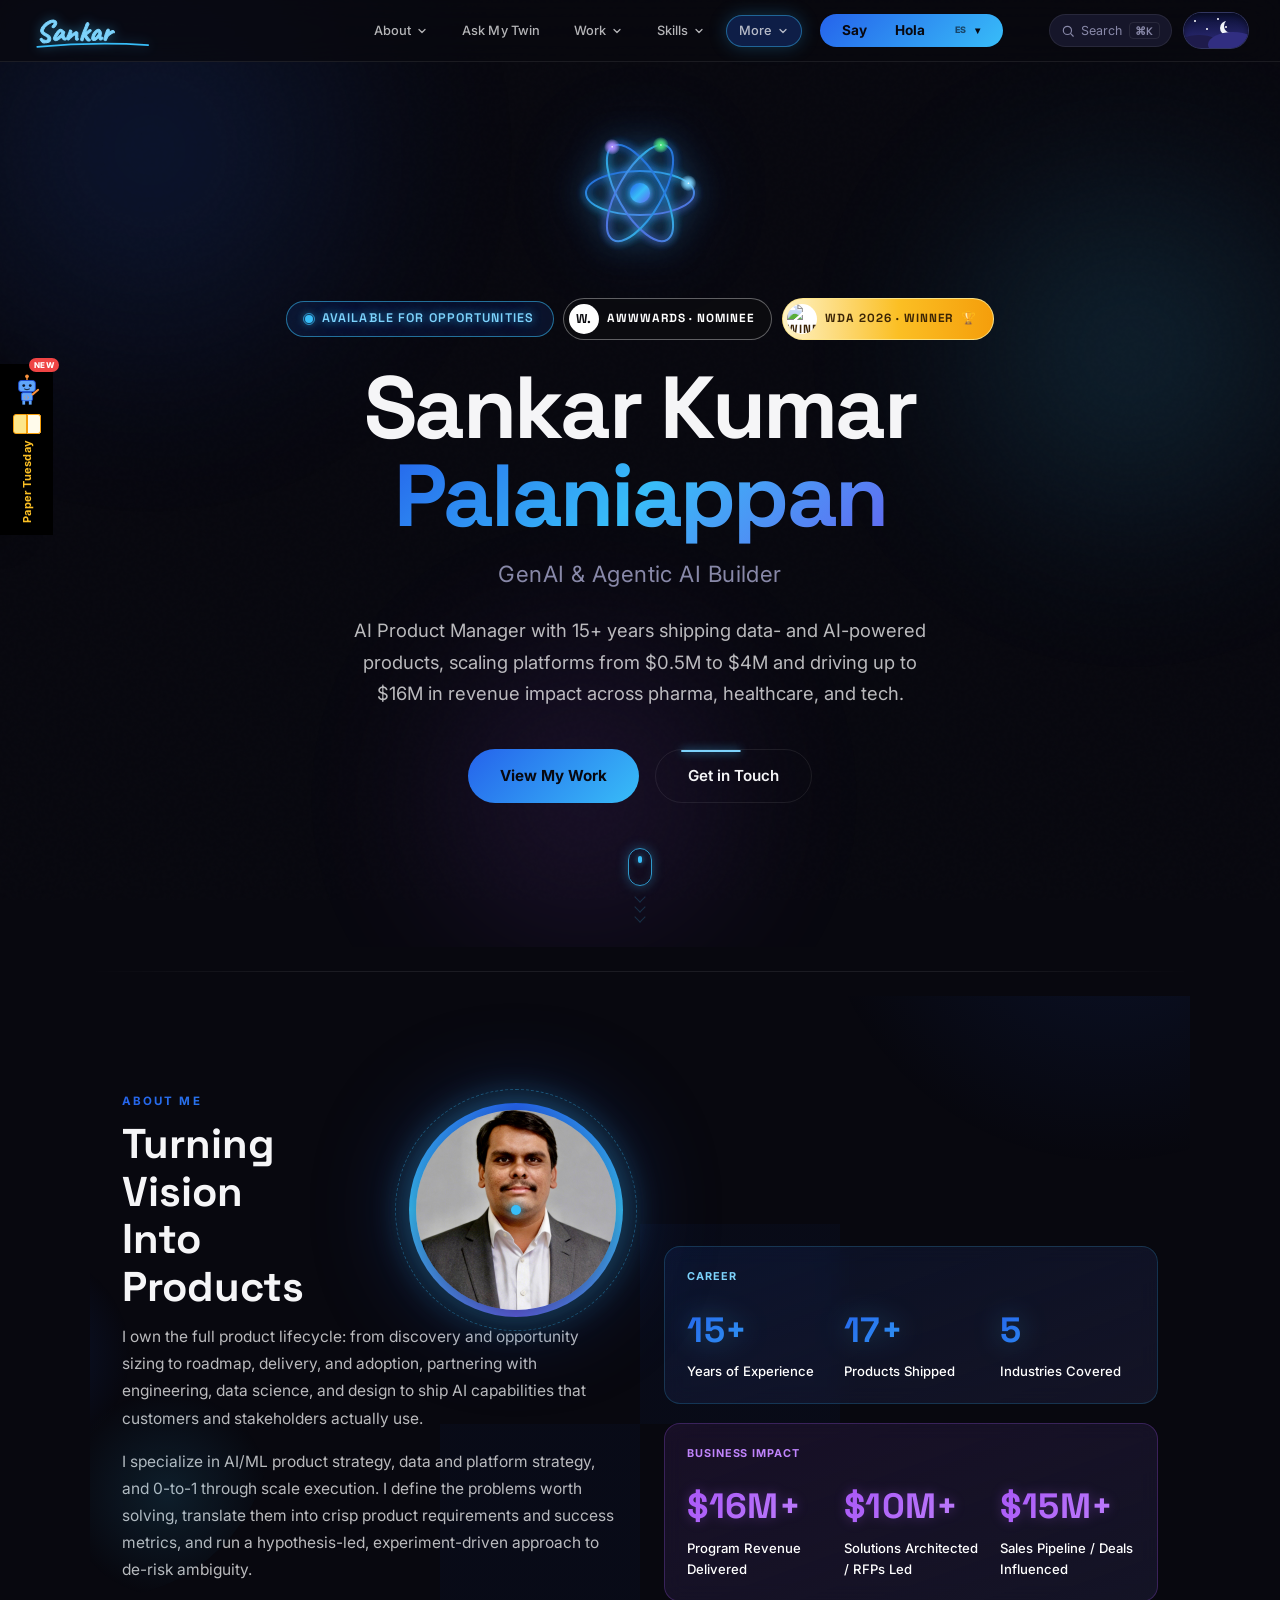
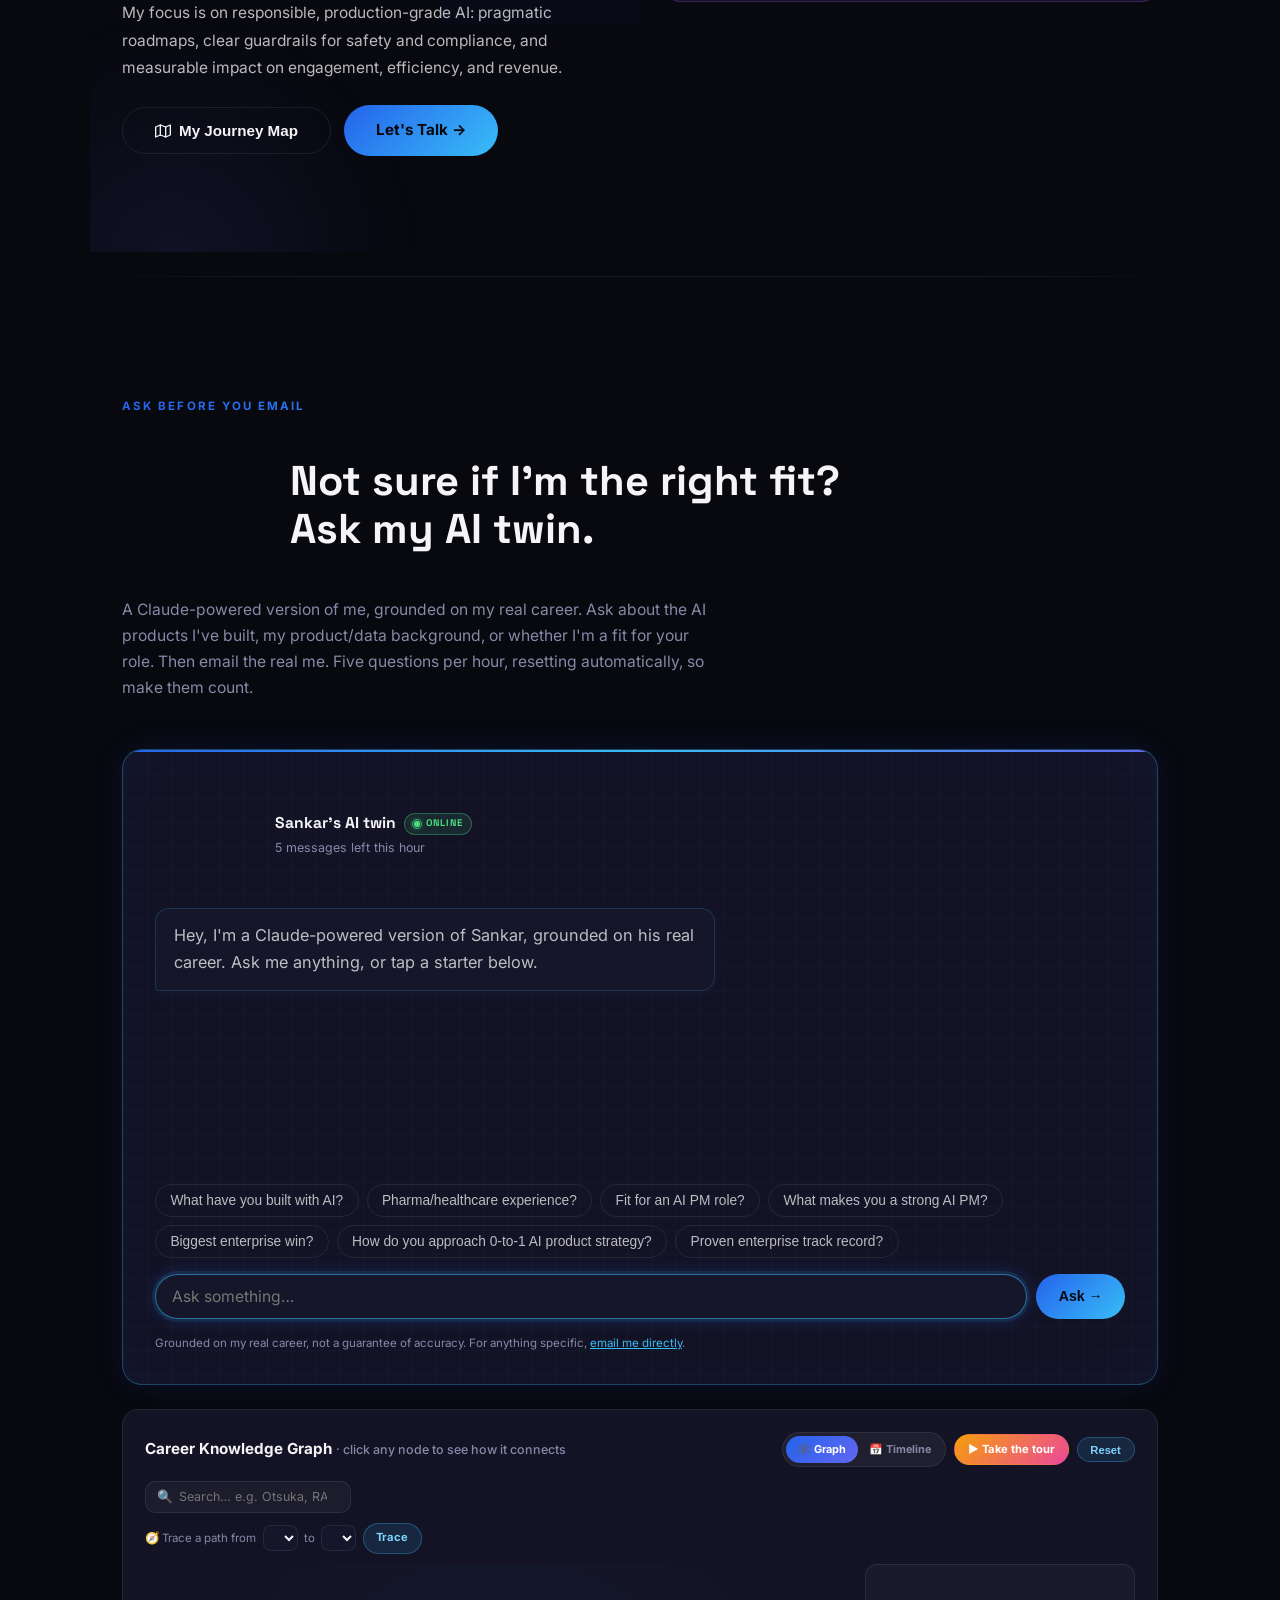
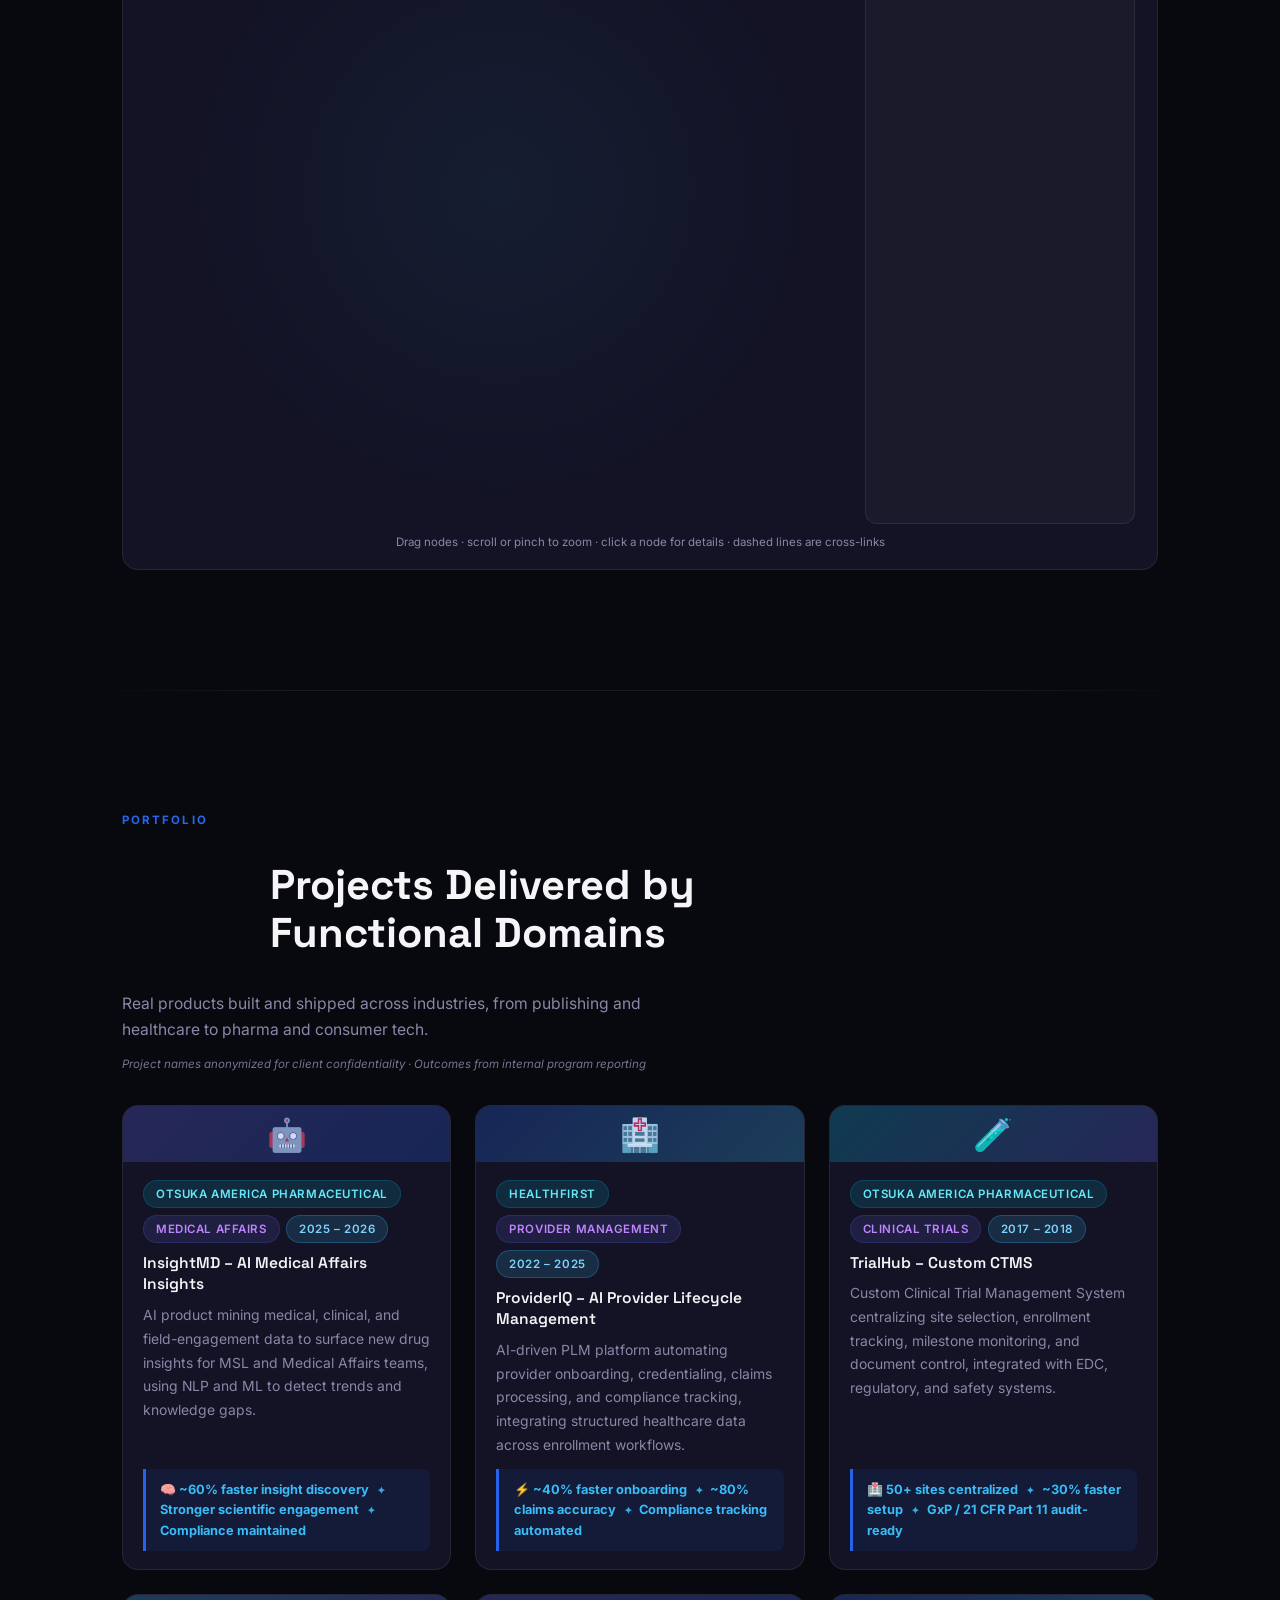
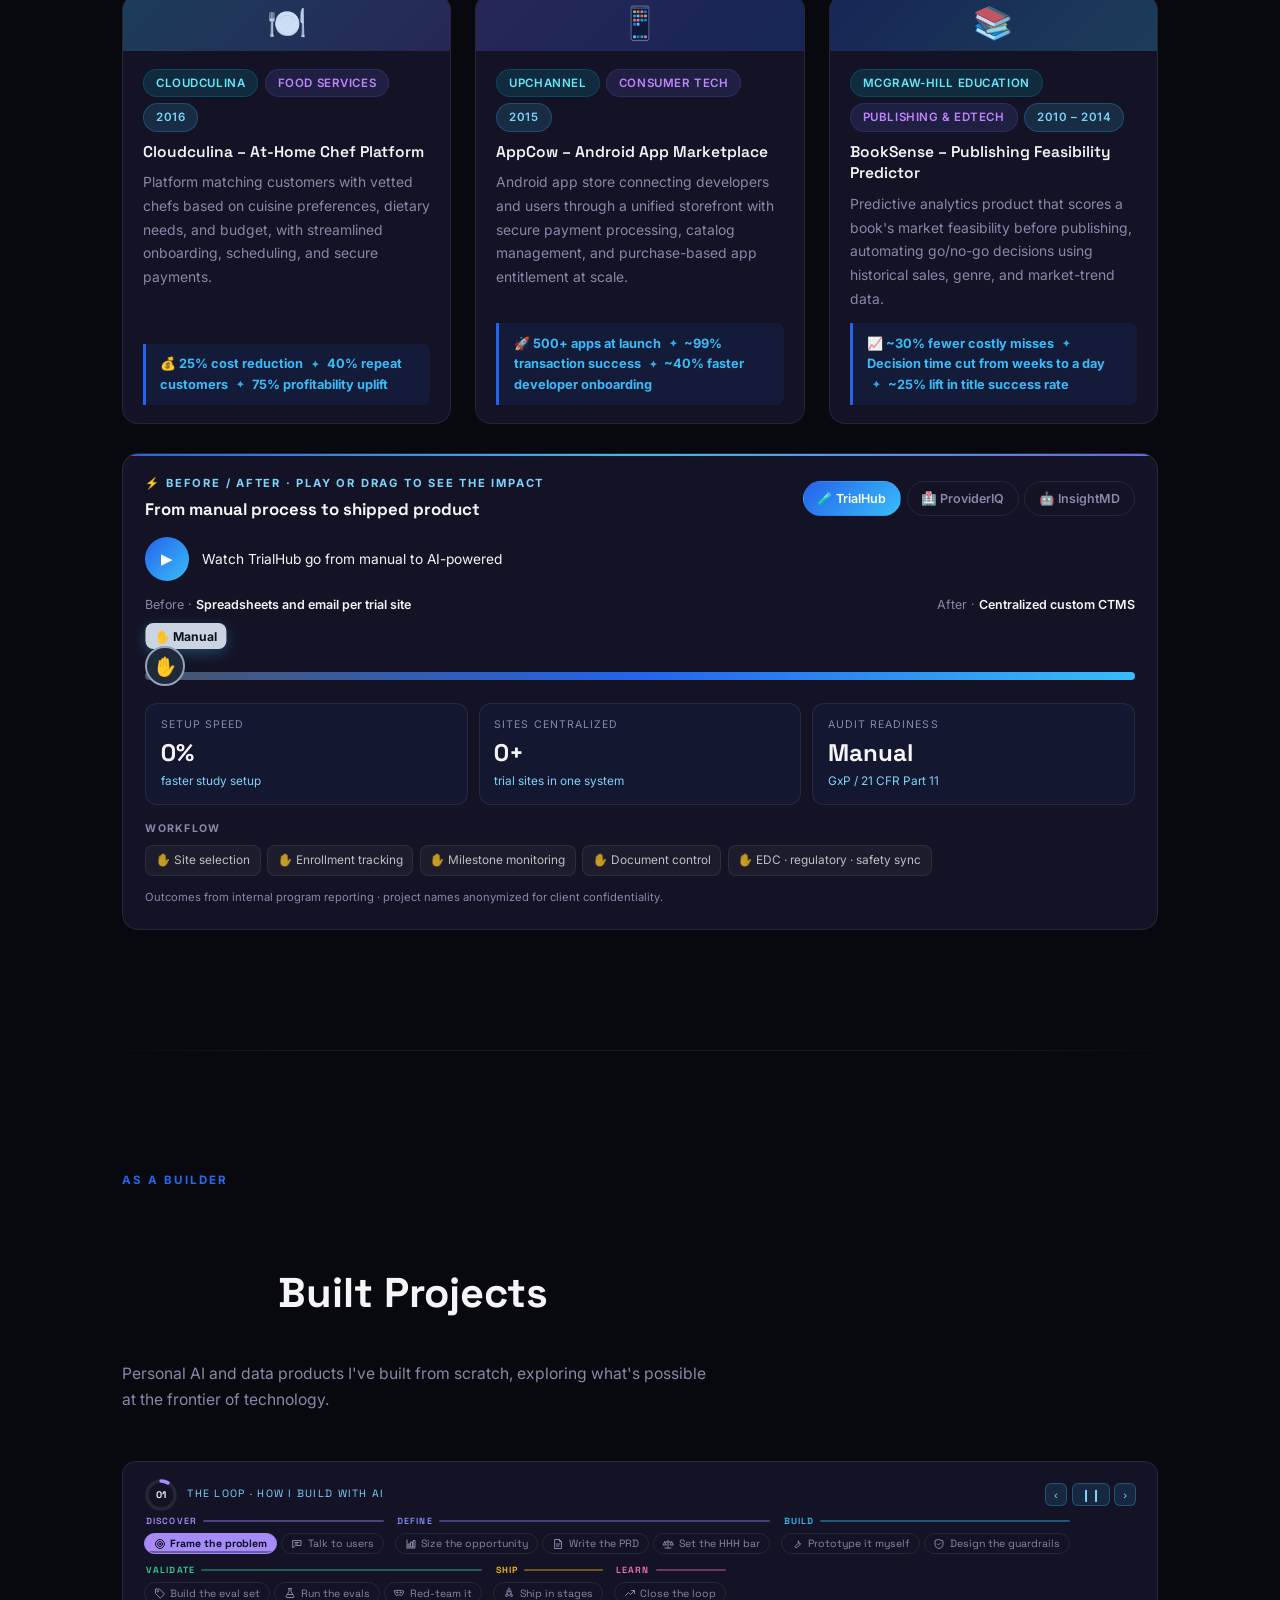
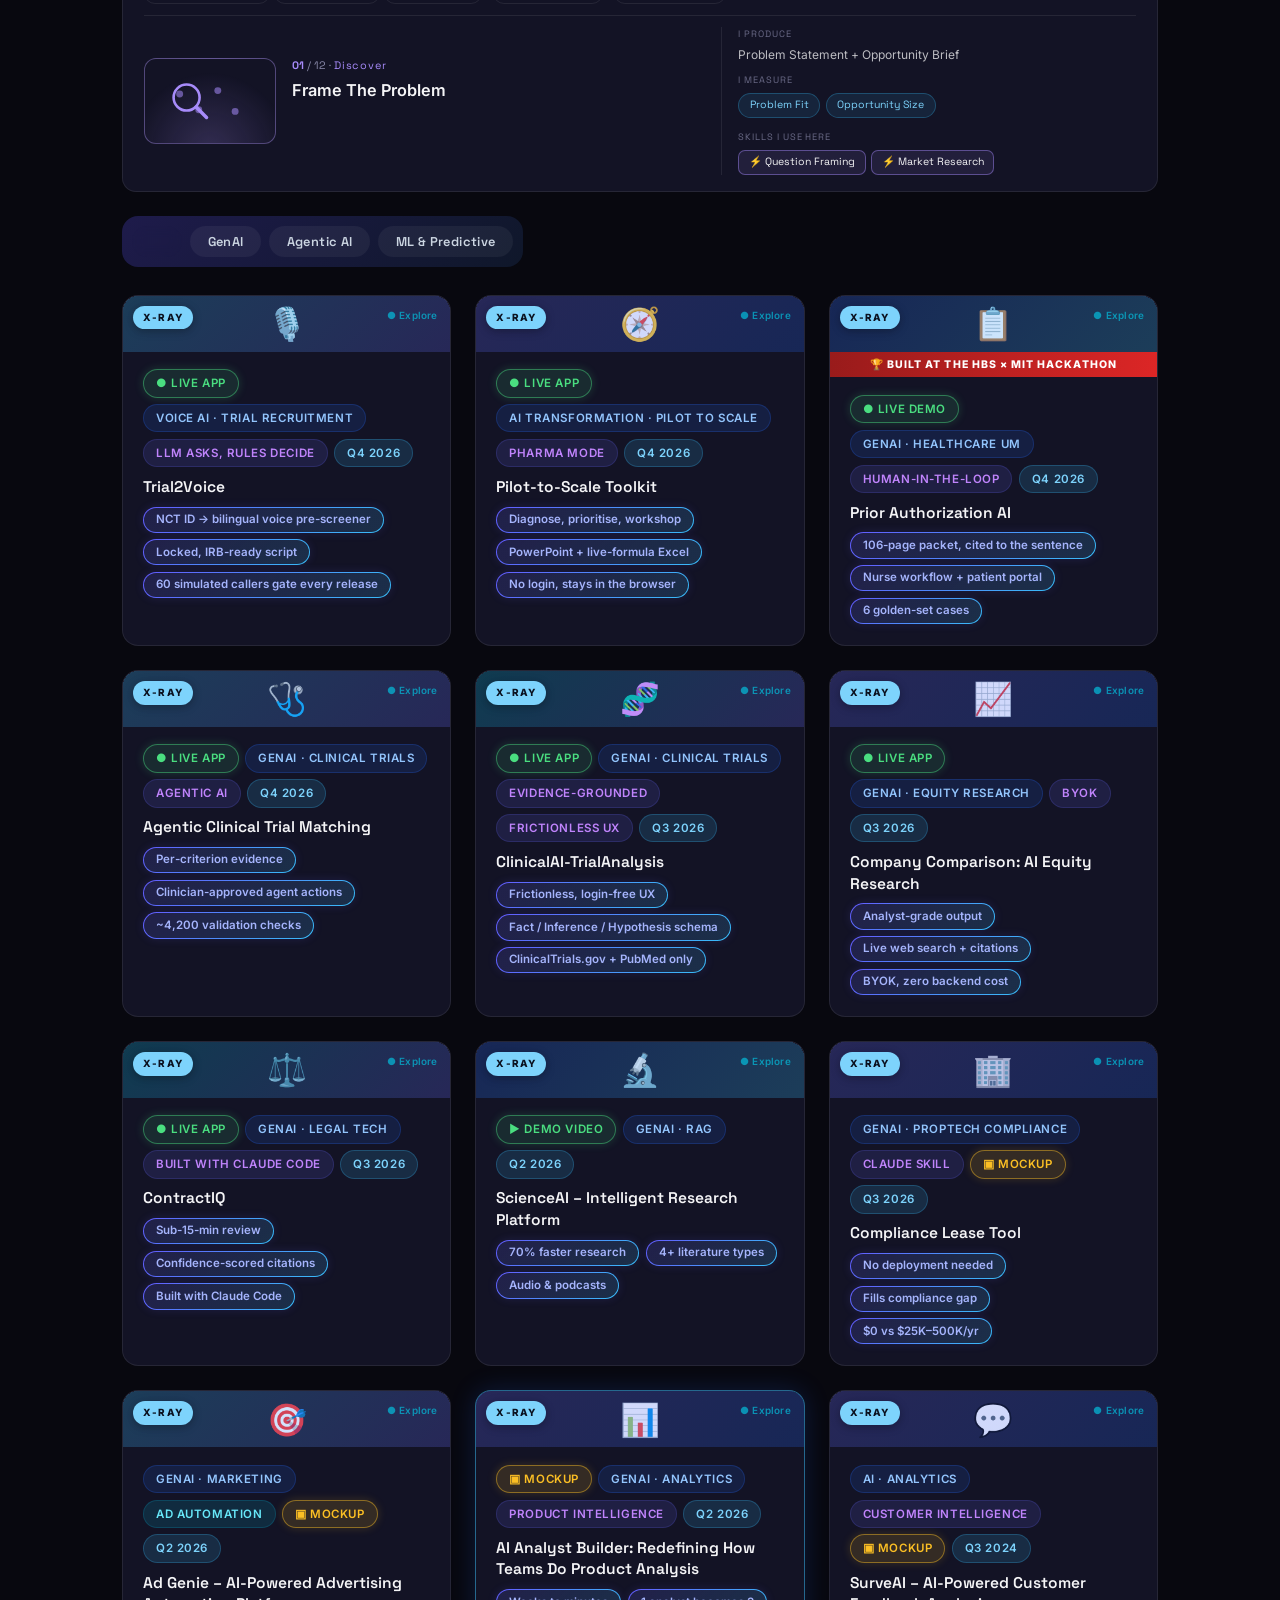
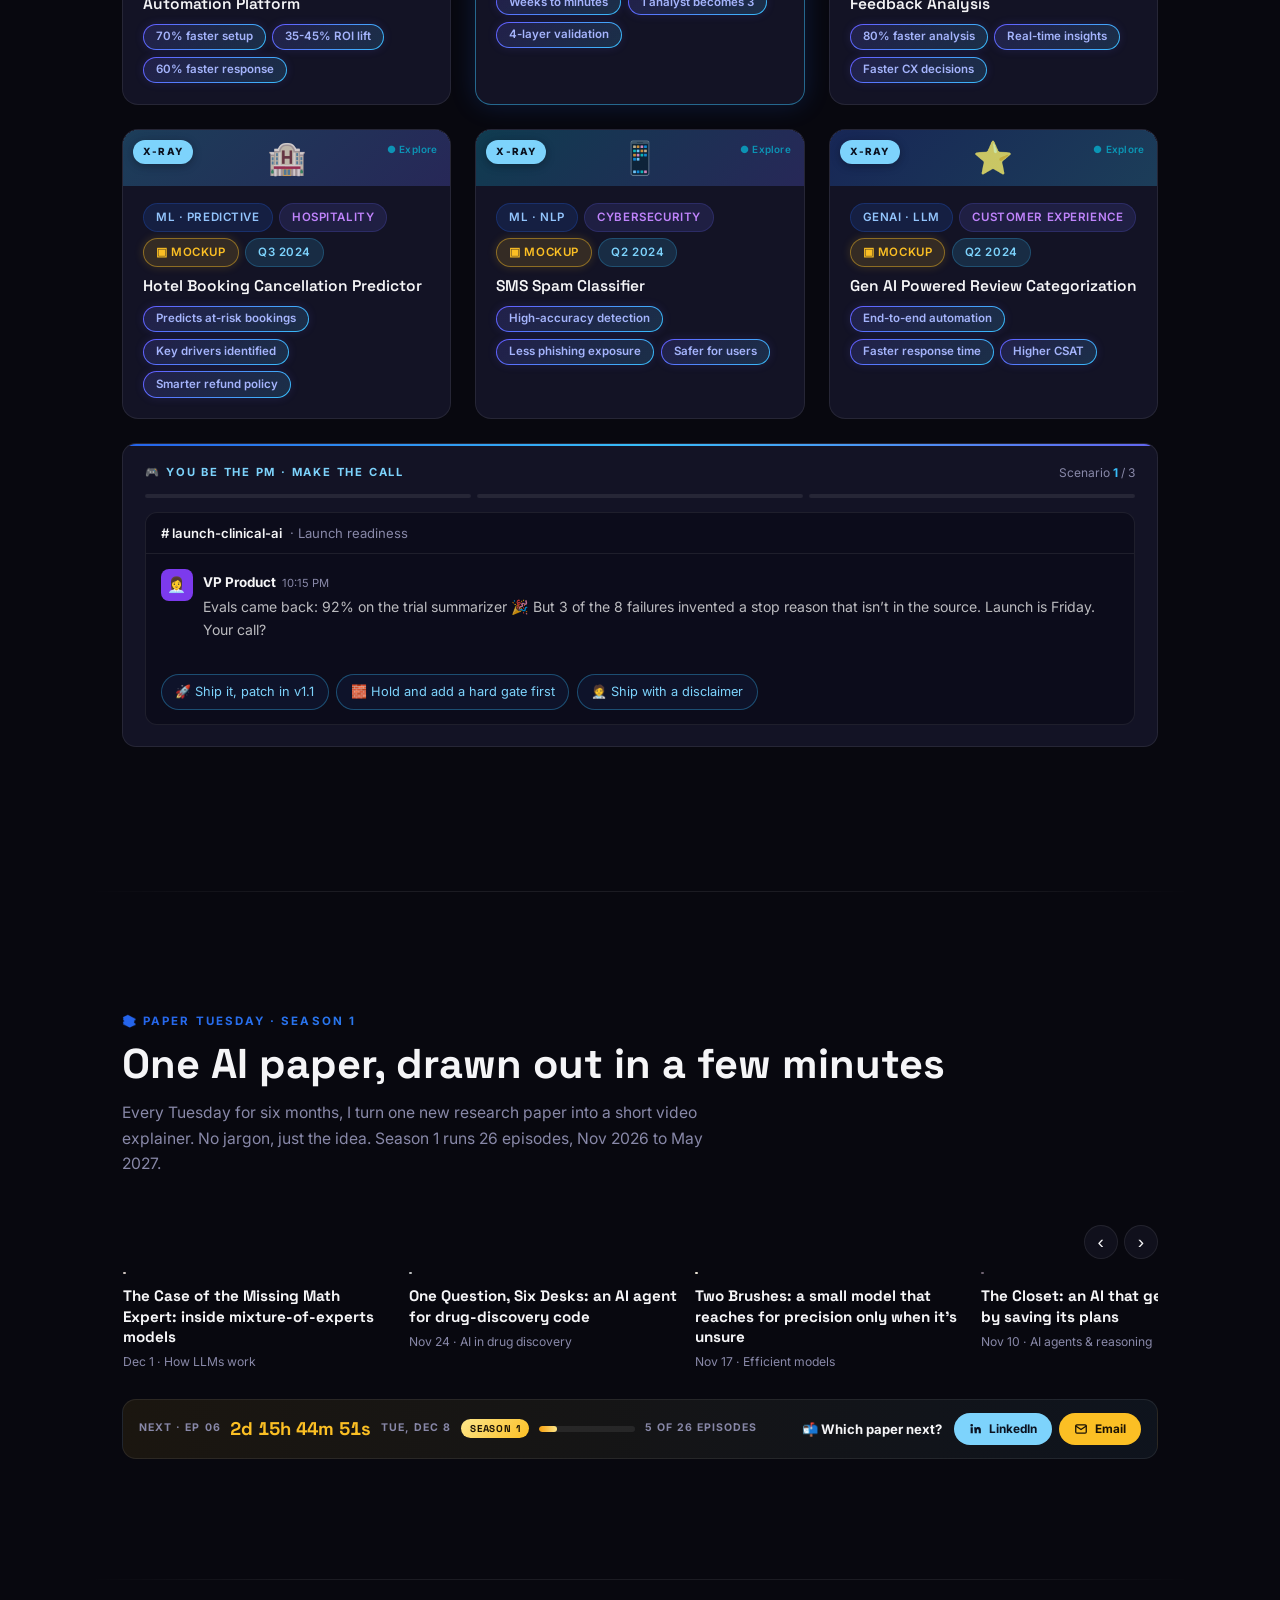
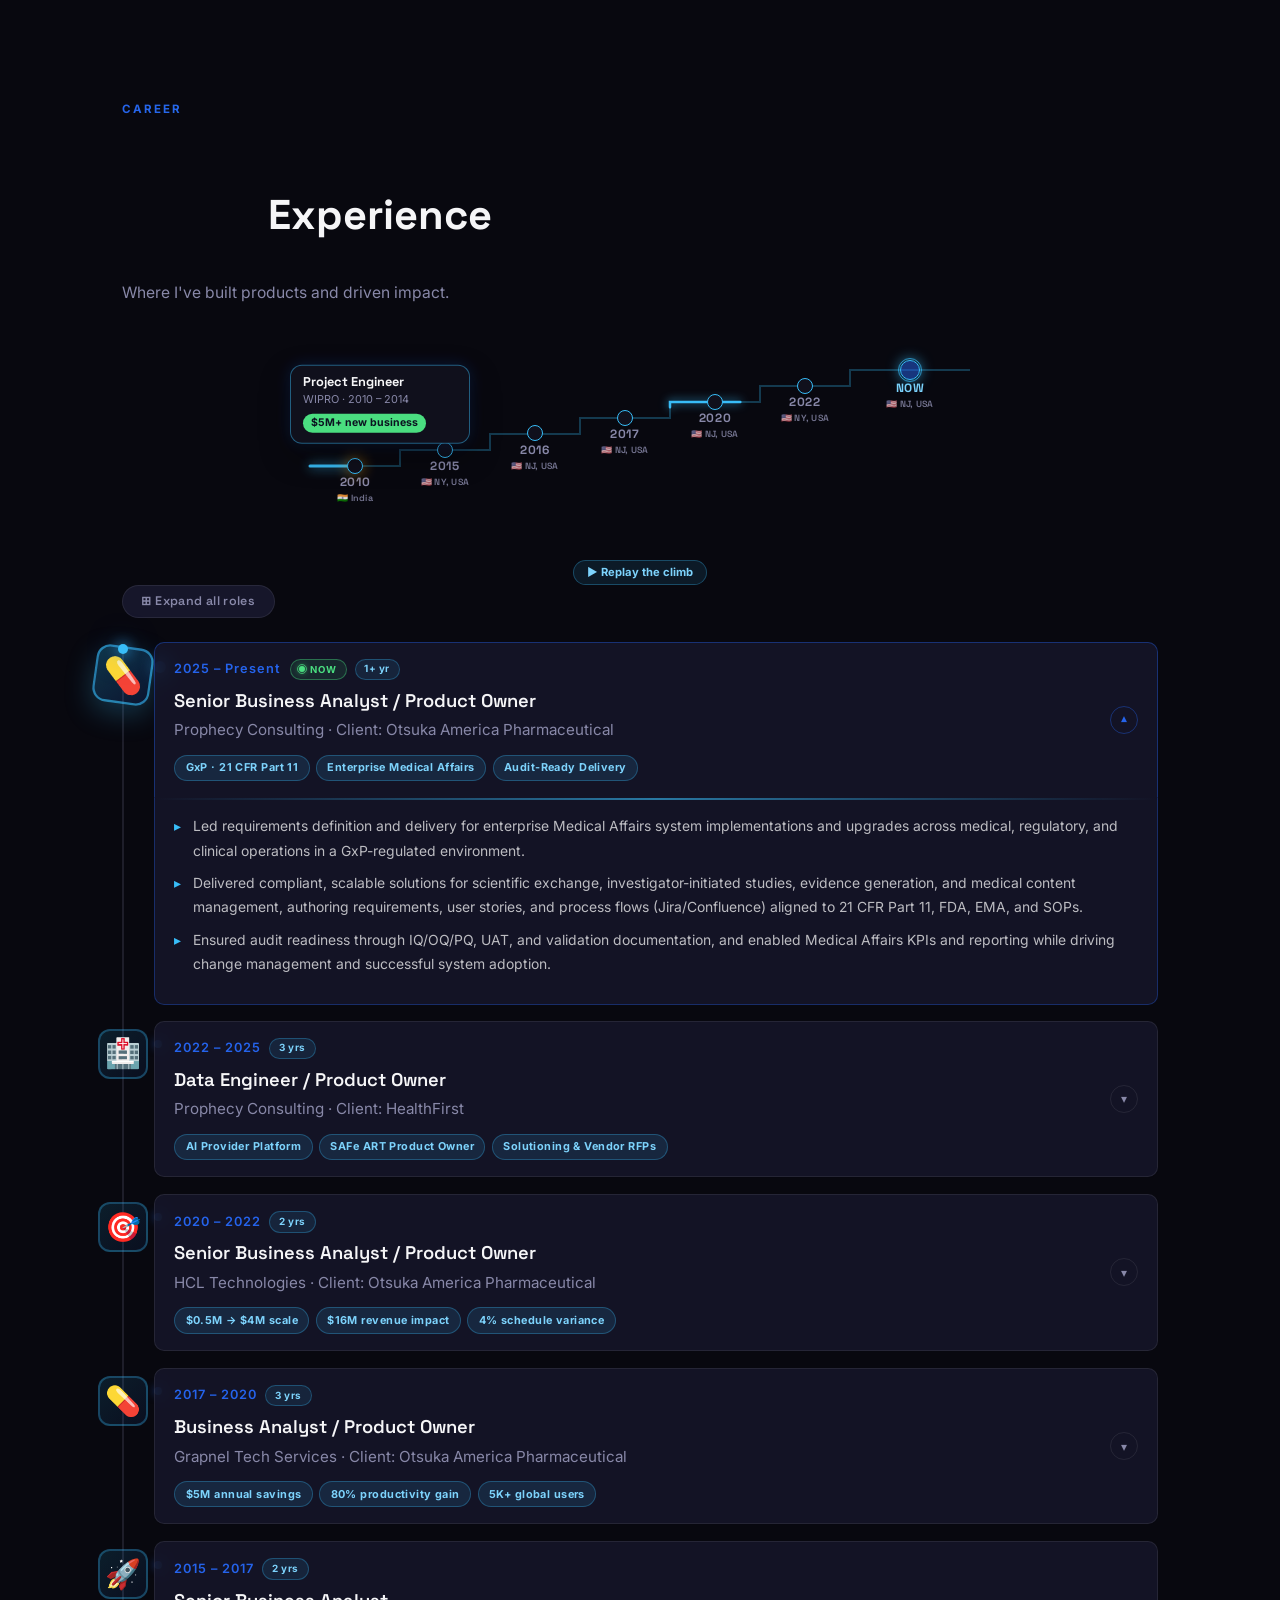
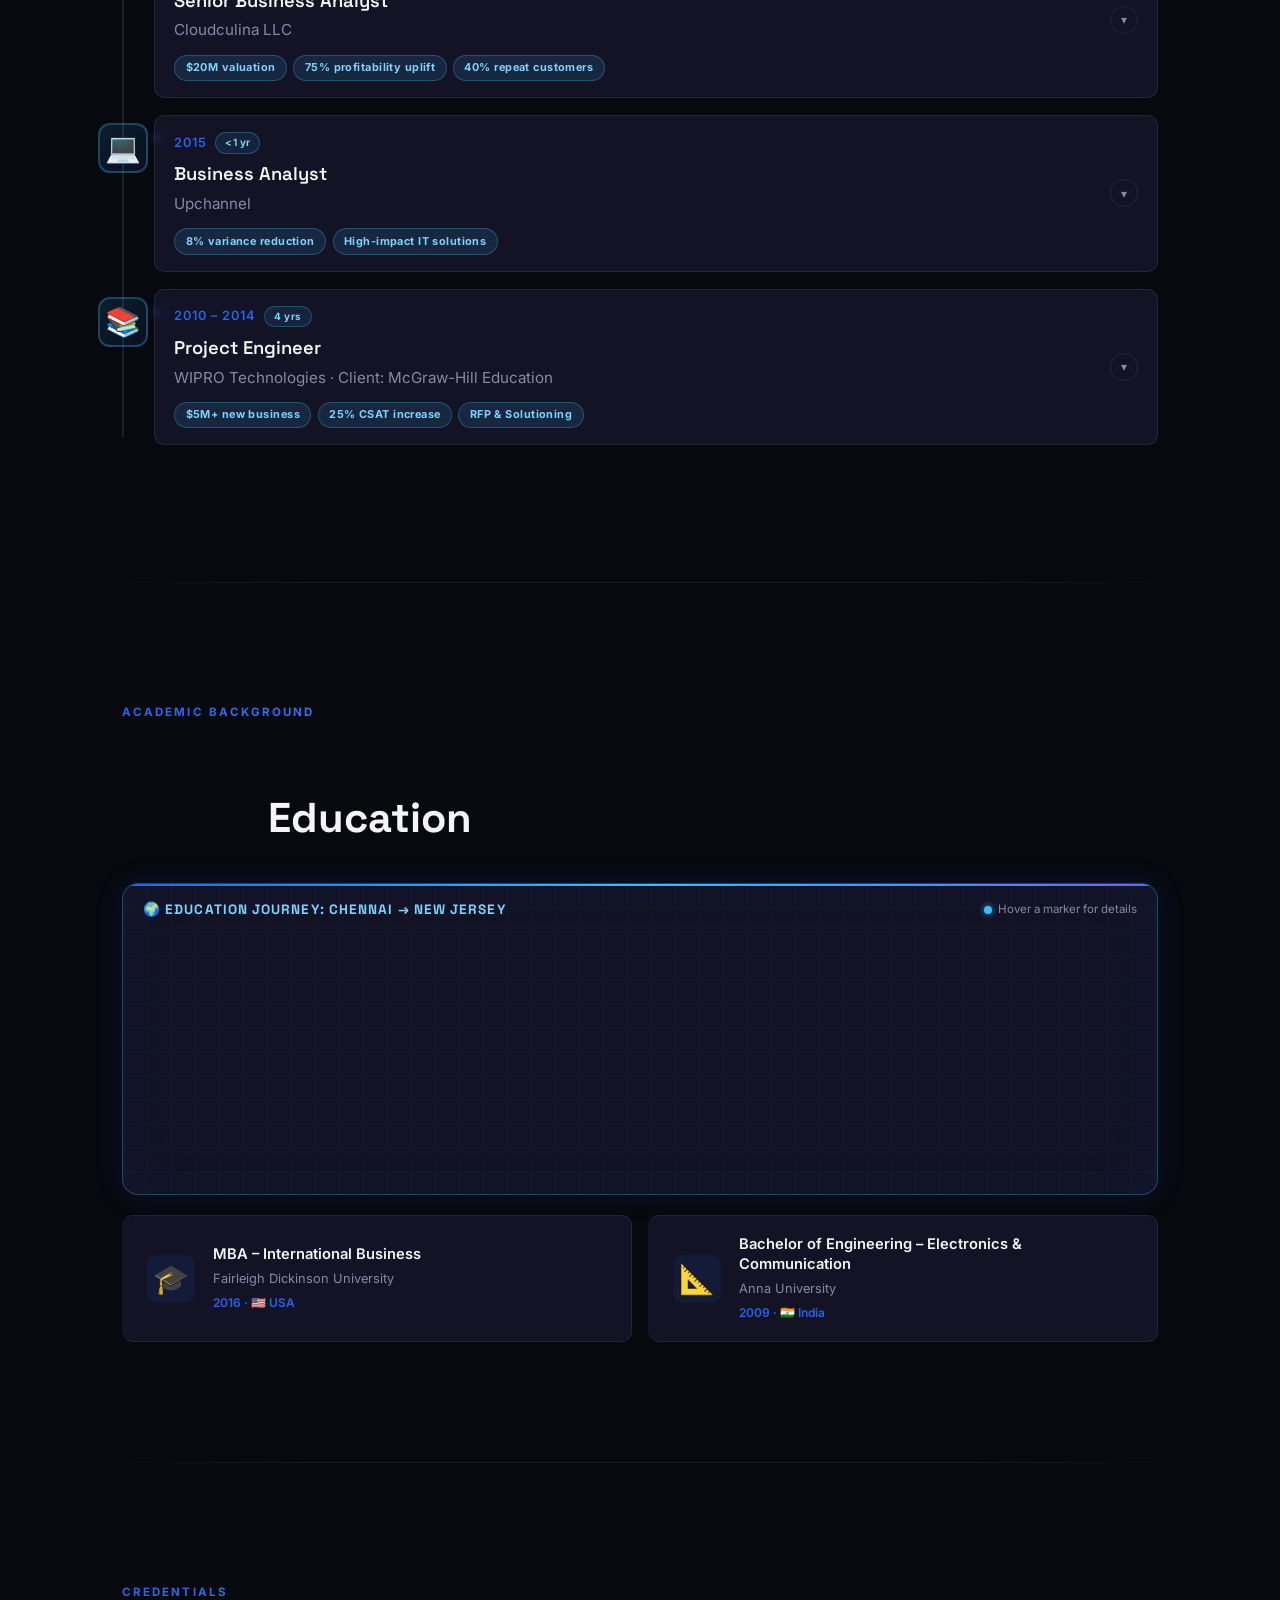
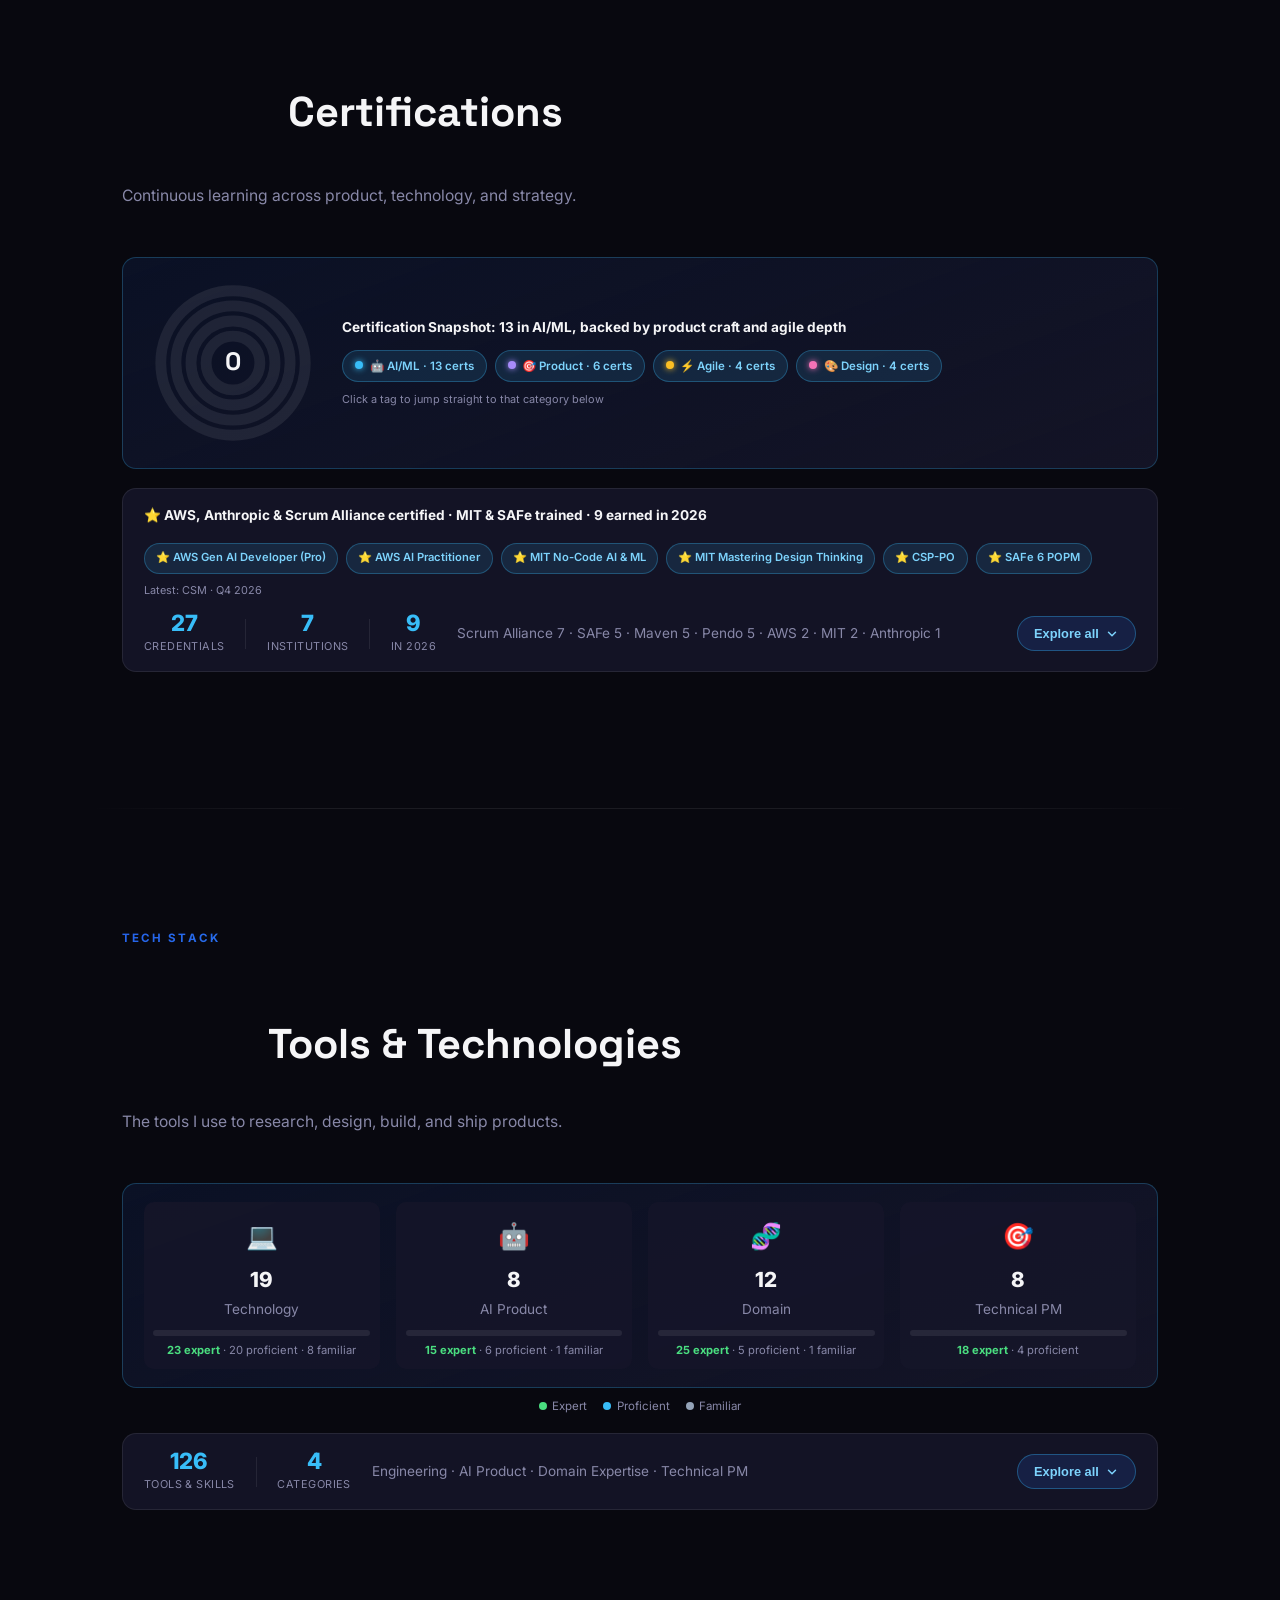
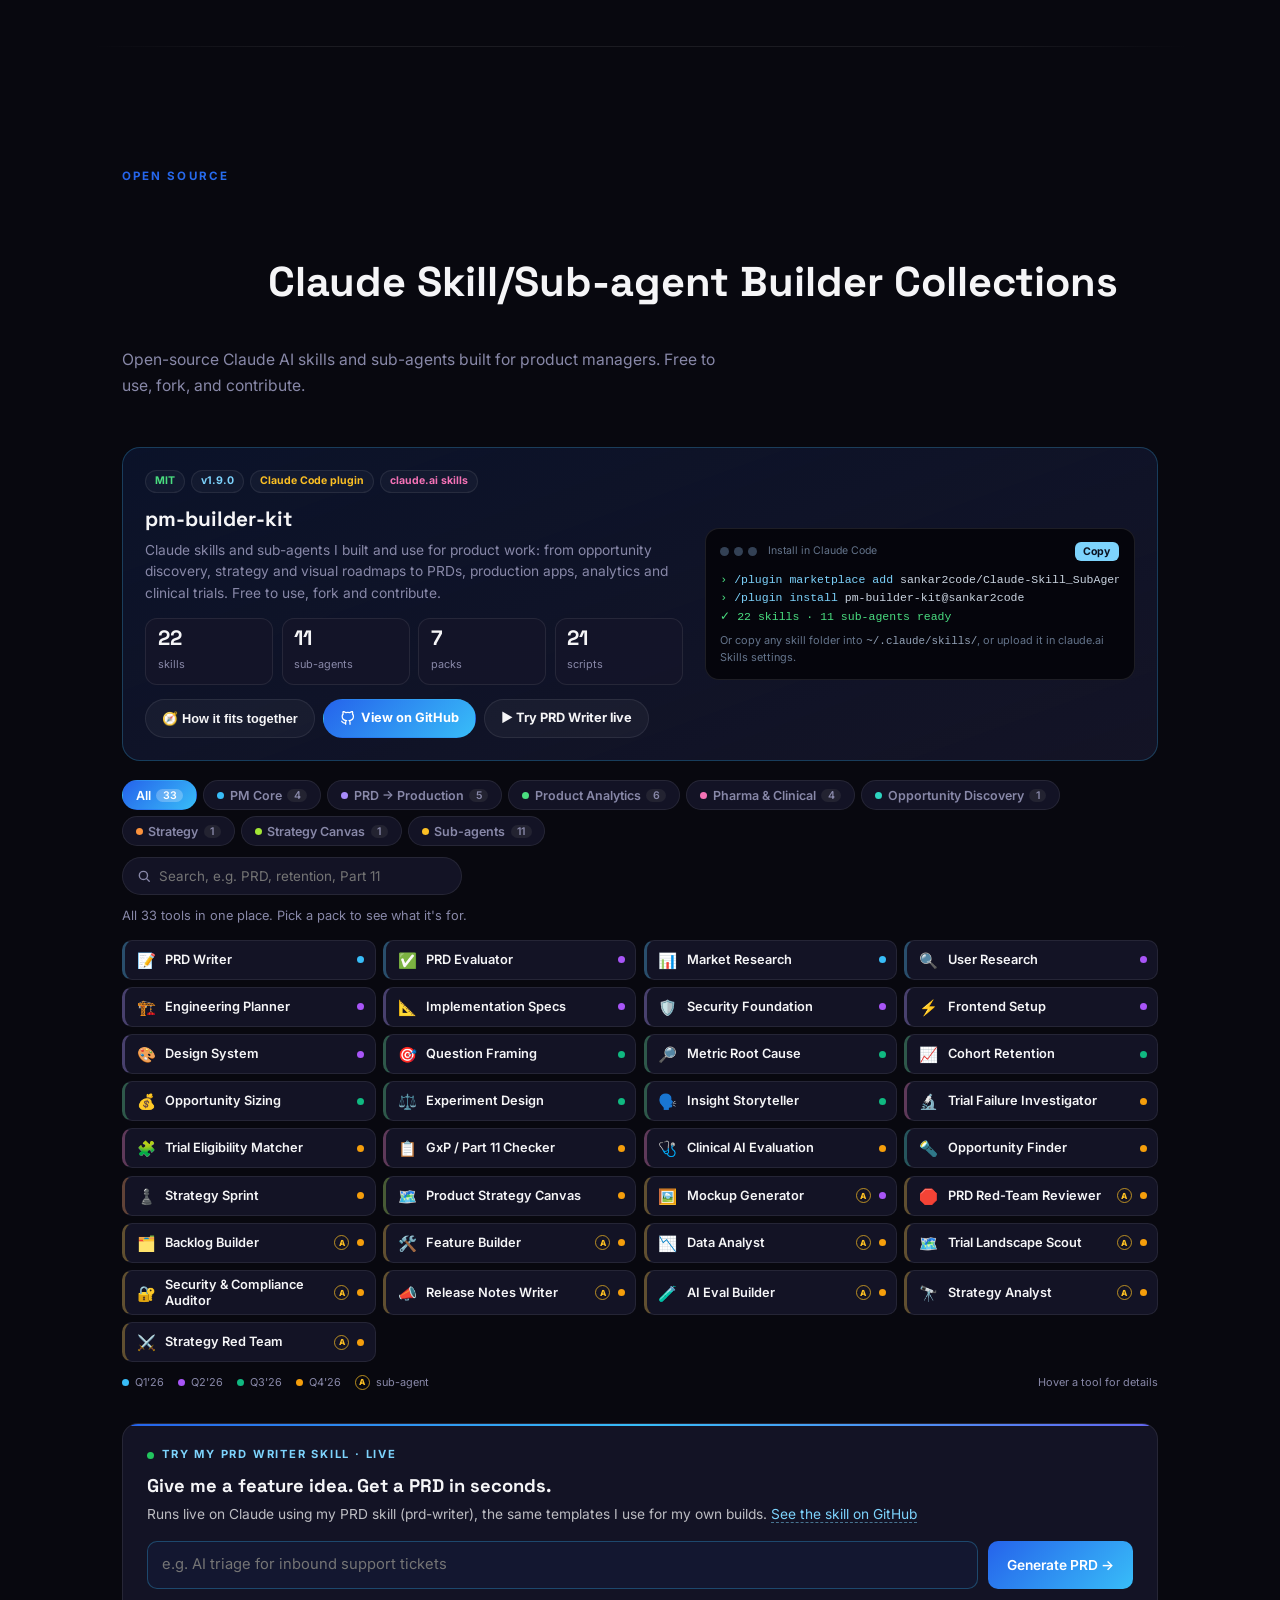
==== index.html @ 658699a4 "Update index.html" ====
<!DOCTYPE html>
<html lang="en">
<head>
  <meta charset="UTF-8" />
  <meta name="viewport" content="width=device-width, initial-scale=1.0" />
  <title>Sankar Kumar Palaniappan | AI Product Manager</title>
  <meta name="description" content="AI Product Manager with 15+ years shipping data- and AI-powered products across pharma, healthcare, and tech, delivering up to $16M revenue impact. Live AI products, PRDs, and an AI twin you can interview." />
  <link rel="canonical" href="https://sankar.work/" />
  <meta property="og:type" content="website" />
  <meta property="og:url" content="https://sankar.work/" />
  <meta property="og:title" content="Sankar Kumar Palaniappan | AI Product Manager" />
  <meta property="og:description" content="15+ years shipping data- and AI-powered products across pharma, healthcare, and tech. Explore live AI products, PRDs, and ask my AI twin." />
  <meta property="og:image" content="https://sankar.work/images/profile-photo.jpeg" />
  <meta name="twitter:card" content="summary" />
  <meta name="twitter:title" content="Sankar Kumar Palaniappan | AI Product Manager" />
  <meta name="twitter:description" content="15+ years shipping data- and AI-powered products across pharma, healthcare, and tech. Explore live AI products, PRDs, and ask my AI twin." />
  <meta name="twitter:image" content="https://sankar.work/images/profile-photo.jpeg" />
  <link rel="preconnect" href="https://fonts.googleapis.com" />
  <link href="https://fonts.googleapis.com/css2?family=Inter:wght@300;400;500;600;700;900&family=Space+Grotesk:wght@400;500;600;700&family=Caveat:wght@700&display=swap" rel="stylesheet" />

  <!-- Google Analytics -->
  <script async src="https://www.googletagmanager.com/gtag/js?id=G-2ZWKVT2CXY"></script>
  <script>
    window.dataLayer = window.dataLayer || [];
    function gtag(){dataLayer.push(arguments);}
    gtag('js', new Date());
    gtag('config', 'G-2ZWKVT2CXY');
  </script>

  <link rel="stylesheet" href="styles.css?v=20261111-4">
</head>
<body>

<!-- ───────────────────────────────────────────
  NAV
──────────────────────────────────────────── -->
<nav>
  <a href="#hero" class="nav-logo nav-sig" id="nav-sig" aria-label="Sankar Kumar Palaniappan, back to top">
    <svg class="sig-svg" viewBox="0 0 150 44" aria-hidden="true">
      <text class="sig-text" x="4" y="33">Sankar</text>
      <path class="sig-ul" d="M6 40 Q 70 34 132 38"/>
    </svg>
  </a>
  <ul class="nav-links">
    <li class="nav-item-group">
      <button type="button" class="nav-group-trigger" onclick="toggleNavGroup(this)">About
        <svg width="12" height="12" viewBox="0 0 24 24" fill="none" stroke="currentColor" stroke-width="2.5" stroke-linecap="round" stroke-linejoin="round"><polyline points="6 9 12 15 18 9"/></svg>
      </button>
      <div class="nav-dropdown"><div class="nav-dropdown-inner mega">
        <div class="mega-links">
          <a class="mega-link" href="#about"><i aria-hidden="true">🙂</i><span><b>About me</b><small>15+ years across pharma, healthcare and tech</small></span></a>
          <a class="mega-link" href="#experience"><i aria-hidden="true">🧭</i><span><b>Experience</b><small>7 roles, from WIPRO to Otsuka</small></span></a>
          <a class="mega-link" href="#education"><i aria-hidden="true">🎓</i><span><b>Education</b><small>MBA (FDU) · B.E. (Anna University)</small></span></a>
          <a class="mega-link" href="#recommendations"><i aria-hidden="true">⭐</i><span><b>Recommendations</b><small>What colleagues say about working with me</small></span></a>
        </div>
        <a class="mega-feat" href="#ai-twin"><span class="mf-k">TRY IT</span><b>Ask My Twin</b><small>Chat with an AI version of me, grounded on my real career.</small><span class="mf-go">Start chatting →</span></a>
      </div></div>
    </li>
    <li><a href="#ai-twin">Ask My Twin</a></li>
    <li class="nav-item-group">
      <button type="button" class="nav-group-trigger" onclick="toggleNavGroup(this)">Work
        <svg width="12" height="12" viewBox="0 0 24 24" fill="none" stroke="currentColor" stroke-width="2.5" stroke-linecap="round" stroke-linejoin="round"><polyline points="6 9 12 15 18 9"/></svg>
      </button>
      <div class="nav-dropdown"><div class="nav-dropdown-inner mega">
        <div class="mega-links">
          <a class="mega-link" href="#domains"><i aria-hidden="true">🧩</i><span><b>Projects</b><small>Enterprise work across 5 industries</small></span></a>
          <a class="mega-link" href="#work"><i aria-hidden="true">🚀</i><span><b>Built</b><small>AI products I designed and shipped</small></span></a>
          <a class="mega-link" href="#ypm"><i aria-hidden="true">🎮</i><span><b>You Be the PM</b><small>Make the call, then compare with mine</small></span></a>
          <a class="mega-link" href="#prd-demo"><i aria-hidden="true">🧪</i><span><b>Prompt-to-PRD</b><small>Turn an idea into a PRD in seconds</small></span></a>
        </div>
        <a class="mega-feat" href="#work" data-feat="project"><span class="mf-k">● LATEST BUILD</span><b>Built projects</b><small>See what I have shipped.</small><span class="mf-go">Open project →</span></a>
      </div></div>
    </li>
    <li class="nav-item-group">
      <button type="button" class="nav-group-trigger" onclick="toggleNavGroup(this)">Skills
        <svg width="12" height="12" viewBox="0 0 24 24" fill="none" stroke="currentColor" stroke-width="2.5" stroke-linecap="round" stroke-linejoin="round"><polyline points="6 9 12 15 18 9"/></svg>
      </button>
      <div class="nav-dropdown"><div class="nav-dropdown-inner mega">
        <div class="mega-links">
          <a class="mega-link" href="#certifications"><i aria-hidden="true">🏅</i><span><b>Certifications</b><small>27 credentials · AWS, MIT, SAFe, Anthropic</small></span></a>
          <a class="mega-link" href="#tools"><i aria-hidden="true">🛠️</i><span><b>Tools</b><small>The stack I build with</small></span></a>
          <a class="mega-link" href="#kg-card"><i aria-hidden="true">🕸️</i><span><b>Knowledge Graph</b><small>How my career connects</small></span></a>
          <a class="mega-link" href="#ba-card"><i aria-hidden="true">⚡</i><span><b>Impact slider</b><small>Before vs after AI, by project</small></span></a>
        </div>
        <a class="mega-feat" href="#certifications"><span class="mf-k">NEWEST</span><b>AWS Gen AI Developer (Pro)</b><small>Amazon Web Services · Q3 2026</small><span class="mf-go">See all certifications →</span></a>
      </div></div>
    </li>
    <li class="nav-item-group">
      <button type="button" class="nav-group-trigger" onclick="toggleNavGroup(this)">More
        <svg width="12" height="12" viewBox="0 0 24 24" fill="none" stroke="currentColor" stroke-width="2.5" stroke-linecap="round" stroke-linejoin="round"><polyline points="6 9 12 15 18 9"/></svg>
      </button>
      <div class="nav-dropdown"><div class="nav-dropdown-inner mega">
        <div class="mega-links">
          <a class="mega-link" href="#opensource"><i aria-hidden="true">🧩</i><span><b>Collections</b><small>Free Claude skills and sub-agents</small></span></a>
          <a class="mega-link" href="#shipped"><i aria-hidden="true">🔨</i><span><b>Live Build</b><small>What I shipped recently</small></span></a>
          <a class="mega-link" href="#paper-tuesday"><i aria-hidden="true">📚</i><span><b>Paper Tuesday</b><small>Weekly AI paper explainers</small></span></a>
          <a class="mega-link" href="#live-post"><i aria-hidden="true">📣</i><span><b>Live Post</b><small>Recent LinkedIn posts</small></span></a>
          <a class="mega-link" href="#li-snapshot"><i aria-hidden="true">📊</i><span><b>LinkedIn Snapshot</b><small>90-day analytics</small></span></a>
          <a class="mega-link" href="#site-snapshot" id="ssn-navlink"><i aria-hidden="true">👀</i><span><b>Site Snapshot</b><small>Weekly visitor stats</small></span></a>
        </div>
        <a class="mega-feat" href="#live-post" data-feat="post"><span class="mf-k">● LATEST POST</span><b>Live Post</b><small>My most recent LinkedIn post.</small><span class="mf-go">Read on LinkedIn →</span></a>
      </div></div>
    </li>
    <li class="hello-wrap" id="hello-wrap">
      <button type="button" class="nav-cta hello-btn" id="hello-btn" aria-haspopup="true" aria-expanded="false" aria-controls="hello-menu"><span class="hello-say">Say</span> <span class="hello-g" id="hello-g">Hello</span><span class="hello-lang" id="hello-lang">EN</span><span class="hello-car" aria-hidden="true">▾</span></button>
      <div class="hello-menu" id="hello-menu" role="menu">
        <a class="hello-item" role="menuitem" href="mailto:hello@sankar.work" data-act="email"><i>✉️</i><span>Email me<small id="hello-email-sub">hello@sankar.work · click to copy</small></span></a>
        <a class="hello-item" role="menuitem" href="http://www.linkedin.com/in/sankar-kumar-palaniappan-pm" target="_blank" rel="noopener"><i>💼</i><span>Connect on LinkedIn<small>8.4K+ followers</small></span></a>
        <a class="hello-item" role="menuitem" href="#ai-twin" data-act="twin"><i>🤖</i><span>Ask my AI twin<small>Instant answers about my work</small></span></a>
        <a class="hello-item" role="menuitem" href="#contact" data-act="form"><i>📝</i><span>Send a message<small>A quick 3-step form</small></span></a>
      </div>
    </li>
  </ul>
  <div class="nav-right">
    <button class="cmdk-trigger" onclick="openCmdk()" aria-label="Open command palette" title="Search (Cmd+K)">
      <svg width="14" height="14" viewBox="0 0 24 24" fill="none" stroke="currentColor" stroke-width="2" stroke-linecap="round" stroke-linejoin="round"><circle cx="11" cy="11" r="7"/><line x1="21" y1="21" x2="16.65" y2="16.65"/></svg>
      <span>Search</span>
      <span class="cmdk-kbd">⌘K</span>
    </button>
    <button class="theme-toggle" onclick="toggleTheme()" aria-label="Toggle theme" title="Toggle dark/light mode">
      <span class="tt-scene" aria-hidden="true">
        <span class="tt-cloud"></span><span class="tt-cloud tt-cloud2"></span>
        <span class="tt-sun"></span><span class="tt-moon"></span>
        <span class="tt-star" style="left:10px;top:7px"></span><span class="tt-star" style="left:22px;top:15px;animation-delay:.4s"></span>
        <span class="tt-star" style="left:33px;top:5px;animation-delay:.8s"></span><span class="tt-star" style="left:41px;top:13px;animation-delay:1.2s"></span>
        <span class="tt-hill tt-h1"></span><span class="tt-hill tt-h2"></span>
      </span>
    </button>
    <div class="hamburger" onclick="toggleMenu()">
      <span></span><span></span><span></span>
    </div>
  </div>
</nav>

<div class="cmdk-backdrop" id="cmdk-backdrop" onclick="closeCmdk(event)">
  <div class="cmdk-panel" onclick="event.stopPropagation()">
    <div class="cmdk-input-row">
      <svg width="18" height="18" viewBox="0 0 24 24" fill="none" stroke="currentColor" stroke-width="2" stroke-linecap="round" stroke-linejoin="round"><circle cx="11" cy="11" r="7"/><line x1="21" y1="21" x2="16.65" y2="16.65"/></svg>
      <input id="cmdk-input" type="text" placeholder="Jump to a section or ask my twin..." autocomplete="off" />
      <span class="cmdk-kbd">esc</span>
    </div>
    <div class="cmdk-list" id="cmdk-list"></div>
  </div>
</div>

<div id="scroll-progress" aria-hidden="true"></div>
<div id="theme-wave" aria-hidden="true"></div>

<!-- ───────────────────────────────────────────
  HERO
──────────────────────────────────────────── -->
<section id="hero">
  <!-- Ambient blobs -->
  <div class="hero-bg-blobs">
    <div class="blob blob-1"></div>
    <div class="blob blob-2"></div>
    <div class="blob blob-3"></div>
  </div>

  <div class="hero-inner">
    <!-- Geometric Avatar -->
    <div class="avatar-wrap">
      <svg class="avatar-hex" viewBox="0 0 130 130" fill="none" xmlns="http://www.w3.org/2000/svg" style="position:absolute;inset:0;width:130px;height:130px;">
        <defs>
          <linearGradient id="heroOrbitG" x1="0%" y1="0%" x2="100%" y2="100%">
            <stop offset="0%" stop-color="#2563eb"/>
            <stop offset="50%" stop-color="#38bdf8"/>
            <stop offset="100%" stop-color="#6366f1"/>
          </linearGradient>
          <filter id="heroOrbitGlow" x="-60%" y="-60%" width="220%" height="220%">
            <feGaussianBlur stdDeviation="4.5" result="blur"/>
            <feMerge><feMergeNode in="blur"/><feMergeNode in="blur"/><feMergeNode in="SourceGraphic"/></feMerge>
          </filter>
        </defs>
        <g class="hero-orbit-ring" fill="none" stroke="url(#heroOrbitG)" stroke-width="2" opacity="0.9" filter="url(#heroOrbitGlow)">
          <ellipse cx="65" cy="65" rx="54" ry="22" transform="rotate(0 65 65)"/>
          <ellipse cx="65" cy="65" rx="54" ry="22" transform="rotate(60 65 65)"/>
          <ellipse cx="65" cy="65" rx="54" ry="22" transform="rotate(120 65 65)"/>
        </g>
        <circle class="hero-orbit-core" cx="65" cy="65" r="10" fill="url(#heroOrbitG)" filter="url(#heroOrbitGlow)"/>
      </svg>
    </div>

    <!-- Mobile Spinning Avatar -->
    <div class="mobile-avatar">
      <svg viewBox="0 0 130 130" fill="none" xmlns="http://www.w3.org/2000/svg">
        <defs>
          <linearGradient id="mobileOrbitG" x1="0%" y1="0%" x2="100%" y2="100%">
            <stop offset="0%" stop-color="#2563eb"/>
            <stop offset="50%" stop-color="#38bdf8"/>
            <stop offset="100%" stop-color="#6366f1"/>
          </linearGradient>
          <filter id="mobileOrbitGlow" x="-60%" y="-60%" width="220%" height="220%">
            <feGaussianBlur stdDeviation="4.5" result="blur"/>
            <feMerge><feMergeNode in="blur"/><feMergeNode in="blur"/><feMergeNode in="SourceGraphic"/></feMerge>
          </filter>
        </defs>
        <g class="hero-orbit-ring" fill="none" stroke="url(#mobileOrbitG)" stroke-width="2" opacity="0.9" filter="url(#mobileOrbitGlow)">
          <ellipse cx="65" cy="65" rx="54" ry="22" transform="rotate(0 65 65)"/>
          <ellipse cx="65" cy="65" rx="54" ry="22" transform="rotate(60 65 65)"/>
          <ellipse cx="65" cy="65" rx="54" ry="22" transform="rotate(120 65 65)"/>
        </g>
        <circle class="hero-orbit-core" cx="65" cy="65" r="10" fill="url(#mobileOrbitG)" filter="url(#mobileOrbitGlow)"/>
      </svg>
    </div>

    <!-- Badge -->
    <div class="hero-badges">
      <a class="hero-badge hero-badge-link" href="#contact" title="Get in touch">
        <span class="dot-live"></span>
        Available for opportunities
      </a>
      <a class="hero-award hero-award-aww" href="https://www.awwwards.com/sites/sankar-kumar-palaniappan-ai-product-manager" target="_blank" rel="noopener" title="Nominee on Awwwards - vote for sankar.work">
        <span class="aww-mark" aria-hidden="true">W.</span>
        Awwwards · Nominee
      </a>
      <a class="hero-award hero-award-win" href="https://www.webdesignawards.io/nominees/sankar-kumar-palaniappan-ai-product-manager?ref=badge" target="_blank" rel="noopener" title="Awarded by Web Design Awards · Winner - view full award profile on Web Design Awards">
        <img src="https://www.webdesignawards.io/badges/2026/winner_2026.webp" alt="Winner – Web Design Awards" width="30" height="30" />
        WDA 2026 · Winner <span aria-hidden="true">🏆</span>
      </a>
    </div>

    <!-- Name -->
    <h1 class="hero-name">Sankar Kumar<br/><span>Palaniappan</span></h1>

    <!-- Title - rotating roles -->
    <p class="hero-title" id="hero-title-rotator">AI Product Manager · AI Data Strategist</p>

    <!-- Tagline -->
    <p class="hero-tagline">
      AI Product Manager with 15+ years shipping data- and AI-powered products, scaling platforms from $0.5M to $4M and driving up to $16M in revenue impact across pharma, healthcare, and tech.
    </p>

    <!-- CTAs -->
    <div class="hero-buttons">
      <a href="#work" class="btn-primary btn-shine"><span>View My Work</span><span class="btn-arrow" aria-hidden="true">→</span></a>
      <a href="#contact" class="btn-secondary btn-trace">
        <svg class="btn-trace-svg" aria-hidden="true"><rect pathLength="100"/></svg>
        <span>Get in Touch</span>
      </a>
    </div>
  </div>

  <!-- Scroll hint -->
  <div class="scroll-hint" aria-hidden="true">
    <div class="scroll-mouse"><span class="scroll-wheel"></span></div>
    <div class="scroll-chevrons"><span></span><span></span><span></span></div>
  </div>
</section>

<div class="divider"></div>

<!-- ───────────────────────────────────────────
  ABOUT
──────────────────────────────────────────── -->
<section id="about">
  <div class="about-grid reveal">
    <div class="about-text">
      <span class="section-label">About Me</span>
      <div class="about-head-row">
        <div>
          <h2 class="section-title">Turning Vision<br/>Into Products</h2>
        </div>
        <div class="about-pic-container">
          <div class="about-pic-bg"></div>
          <img loading="lazy" class="about-profile-image" src="images/profile-photo.jpeg" alt="Sankar Kumar Palaniappan">
        </div>
      </div>
      <p>
        I own the full product lifecycle: from discovery and opportunity sizing to roadmap, delivery, and adoption, partnering with engineering, data science, and design to ship AI capabilities that customers and stakeholders actually use.
      </p>
      <p>
        I specialize in AI/ML product strategy, data and platform strategy, and 0-to-1 through scale execution. I define the problems worth solving, translate them into crisp product requirements and success metrics, and run a hypothesis-led, experiment-driven approach to de-risk ambiguity.
      </p>
      <p>
        My focus is on responsible, production-grade AI: pragmatic roadmaps, clear guardrails for safety and compliance, and measurable impact on engagement, efficiency, and revenue.
      </p>
      <div class="about-cta-row" style="margin-top:1.5rem; display:flex; gap:0.8rem; flex-wrap:wrap; align-items:center;">
        <div class="journey-reveal">
          <button type="button" class="btn-secondary journey-trigger" style="display:inline-flex; align-items:center; gap:0.5rem; cursor:pointer; background:none;" aria-expanded="false" onclick="this.closest('.journey-reveal').classList.toggle('open'); this.setAttribute('aria-expanded', this.closest('.journey-reveal').classList.contains('open'));">
            <svg width="16" height="16" viewBox="0 0 24 24" fill="none" stroke="currentColor" stroke-width="2" stroke-linecap="round" stroke-linejoin="round"><polygon points="1 6 8 3 16 6 23 3 23 18 16 21 8 18 1 21 1 6"/><line x1="8" y1="3" x2="8" y2="18"/><line x1="16" y1="6" x2="16" y2="21"/></svg>
            My Journey Map
          </button>
          <div class="journey-actions">
            <a href="SankarKumarPalaniappan-Journey-Map.pdf?v=20261009" target="_blank" rel="noopener" class="journey-chip journey-view">
              <svg width="15" height="15" viewBox="0 0 24 24" fill="none" stroke="currentColor" stroke-width="2" stroke-linecap="round" stroke-linejoin="round"><path d="M1 12s4-8 11-8 11 8 11 8-4 8-11 8-11-8-11-8z"/><circle cx="12" cy="12" r="3"/></svg>
              View
            </a>
            <a href="SankarKumarPalaniappan-Journey-Map.pdf?v=20261009" download="SankarKumarPalaniappan-Journey-Map.pdf" class="journey-chip journey-download">
              <svg width="15" height="15" viewBox="0 0 24 24" fill="none" stroke="currentColor" stroke-width="2" stroke-linecap="round" stroke-linejoin="round"><path d="M21 15v4a2 2 0 0 1-2 2H5a2 2 0 0 1-2-2v-4"/><polyline points="7 10 12 15 17 10"/><line x1="12" y1="15" x2="12" y2="3"/></svg>
              Download
            </a>
          </div>
        </div>
        <a href="#contact" class="btn-primary" style="display:inline-block;">Let's Talk →</a>
      </div>
    </div>
    <div class="about-stats">
      <div class="stat-group stat-group--career">
        <div class="stat-group-label">Career</div>
        <div class="stat-group-items">
          <div class="stat-item">
            <div class="stat-num stat-num--compact" data-count="15" data-suffix="+">15+</div>
            <div class="stat-label">Years of Experience</div>
          </div>
          <div class="stat-item">
            <div class="stat-num stat-num--compact" data-count="17" data-suffix="+">17+</div>
            <div class="stat-label">Products Shipped</div>
          </div>
          <div class="stat-item">
            <div class="stat-num stat-num--compact" data-count="5">5</div>
            <div class="stat-label">Industries Covered</div>
          </div>
        </div>
      </div>
      <div class="stat-group stat-group--impact">
        <div class="stat-group-label">Business Impact</div>
        <div class="stat-group-items">
          <div class="stat-item">
            <div class="stat-num stat-num--compact stat-num--purple" data-count="16" data-prefix="$" data-suffix="M+">$16M+</div>
            <div class="stat-label">Program Revenue Delivered</div>
          </div>
          <div class="stat-item">
            <div class="stat-num stat-num--compact stat-num--purple" data-count="10" data-prefix="$" data-suffix="M+">$10M+</div>
            <div class="stat-label">Solutions Architected / RFPs Led</div>
          </div>
          <div class="stat-item">
            <div class="stat-num stat-num--compact stat-num--purple" data-count="15" data-prefix="$" data-suffix="M+">$15M+</div>
            <div class="stat-label">Sales Pipeline / Deals Influenced</div>
          </div>
        </div>
      </div>
    </div>
  </div>
</section>

<div class="divider"></div>

<!-- ───────────────────────────────────────────
  AI TWIN
──────────────────────────────────────────── -->
<section id="ai-twin">
  <div class="reveal">
    <span class="section-label">Ask Before You Email</span>
    <div class="twin-title-row">
      <span id="aitwin-workplace" class="twin-title-icon" aria-hidden="true"></span>
      <h2 class="section-title">Not sure if I'm the right fit?<br/>Ask my AI twin.</h2>
    </div>
    <p class="section-sub">A Claude-powered version of me, grounded on my real career. Ask about the AI products I've built, my product/data background, or whether I'm a fit for your role. Then email the real me. Five questions per hour, resetting automatically, so make them count.</p>
  </div>

  <div class="twin-card reveal">
    <div class="twin-header">
      <div class="twin-avatar">
        <div id="twin-robot-lottie" class="twin-avatar-lottie" aria-hidden="true"></div>
      </div>
      <div>
        <div class="twin-name-row">
          <div class="twin-name">Sankar's AI twin</div>
          <span class="twin-online"><span class="twin-online-dot"></span>Online</span>
        </div>
        <div class="twin-sub" id="twin-remaining">5 messages left this session</div>
      </div>
    </div>

    <div class="twin-messages" id="twin-messages">
      <div class="twin-msg twin-msg-bot">Hey, I'm a Claude-powered version of Sankar, grounded on his real career. Ask me anything, or tap a starter below.</div>
    </div>

    <div class="twin-starters" id="twin-starters">
      <button type="button" class="twin-chip" data-prompt="What AI products have you actually built?">What have you built with AI?</button>
      <button type="button" class="twin-chip" data-prompt="What's your experience in pharma and healthcare?">Pharma/healthcare experience?</button>
      <button type="button" class="twin-chip" data-prompt="Are you a fit for an AI Product Manager role?">Fit for an AI PM role?</button>
      <button type="button" class="twin-chip" data-prompt="What makes you a strong AI Product Manager candidate?">What makes you a strong AI PM?</button>
      <button type="button" class="twin-chip" data-prompt="What's the biggest enterprise project you've delivered, and what was the impact?">Biggest enterprise win?</button>
      <button type="button" class="twin-chip" data-prompt="How do you approach taking an AI product from 0 to 1?">How do you approach 0-to-1 AI product strategy?</button>
      <button type="button" class="twin-chip" data-prompt="What proven, large-scale enterprise systems have you shipped?">Proven enterprise track record?</button>
    </div>

    <form class="twin-input-row" id="twin-form">
      <input type="text" id="twin-input" placeholder="Ask something…" maxlength="600" autocomplete="off" />
      <button type="submit" class="btn-primary twin-send" id="twin-send-btn">Ask →</button>
    </form>

    <p class="twin-disclaimer">Grounded on my real career, not a guarantee of accuracy. For anything specific, <a href="mailto:hello@sankar.work">email me directly</a>.</p>
  </div>

  <div class="graph-card reveal" id="kg-card">
    <div class="graph-head">
      <div class="graph-title">Career Knowledge Graph <span>· click any node to see how it connects</span></div>
      <div class="kg-headbtns">
        <div class="kg-seg" id="kg-mode" role="group" aria-label="Graph layout"><button type="button" class="on" data-m="graph">🕸️ Graph</button><button type="button" data-m="time">📅 Timeline</button></div>
        <button type="button" class="kg-btn kg-btn-hot" id="kg-tour-btn">▶ Take the tour</button>
        <button type="button" class="graph-reset-btn" id="graph-reset-btn">Reset</button>
      </div>
    </div>
    <div class="kg-tools">
      <label class="kg-search">🔍<input id="kg-q" type="search" placeholder="Search… e.g. Otsuka, RAG" aria-label="Search the graph" autocomplete="off"></label>
      <div class="kg-legend" id="kg-legend"></div>
    </div>
    <div class="kg-path">🧭 Trace a path from <select id="kg-pa" aria-label="Start node"></select> to <select id="kg-pb" aria-label="End node"></select> <button type="button" class="kg-btn" id="kg-go">Trace</button><span class="kg-pres" id="kg-pres"></span></div>
    <div class="kg-stagewrap">
      <div class="graph-svg-wrap kg-stage" id="graph-svg-wrap">
        <div class="kg-tour" id="kg-tour"><span id="kg-tour-txt"></span><span class="kg-tour-btns"><button type="button" class="kg-btn" id="kg-tnext">Next →</button><button type="button" class="kg-btn" id="kg-tstop" aria-label="Close tour">✕</button></span></div>
      </div>
      <aside class="kg-panel" id="kg-panel" aria-live="polite"></aside>
    </div>
    <p class="graph-hint">Drag nodes · scroll or pinch to zoom · click a node for details · dashed lines are cross-links</p>
  </div>
</section>

<div class="divider"></div>

<!-- ───────────────────────────────────────────
  FUNCTIONAL DOMAINS
──────────────────────────────────────────── -->
<section id="domains">
  <div class="reveal">
    <span class="section-label">Portfolio</span>
    <div class="domains-title-row">
      <span id="domains-brainstorm" class="domains-title-icon" aria-hidden="true"></span>
      <h2 class="section-title">Projects Delivered by<br/>Functional Domains</h2>
    </div>
    <p class="section-sub">Real products built and shipped across industries, from publishing and healthcare to pharma and consumer tech.</p>
    <p class="domains-note">Project names anonymized for client confidentiality · Outcomes from internal program reporting</p>
  </div>
  <div class="projects-grid reveal">

    <!-- 1: InsightMD (2025 – 2026) - LATEST -->
    <div class="project-card">
      <div class="project-header ph-2">🤖</div>
      <div class="project-body">
        <div class="project-tags">
          <span class="tag tag-cyan">Otsuka America Pharmaceutical</span>
          <span class="tag tag-purple">Medical Affairs</span>
          <span class="tag tag-gold">2025 – 2026</span>
        </div>
        <h3>InsightMD – AI Medical Affairs Insights</h3>
        <p>AI product mining medical, clinical, and field-engagement data to surface new drug insights for MSL and Medical Affairs teams, using NLP and ML to detect trends and knowledge gaps.</p>
        <div class="project-impact">🧠 ~60% faster insight discovery · Stronger scientific engagement · Compliance maintained</div>
      </div>
    </div>

    <!-- 2: ProviderIQ (2022 – 2025) -->
    <div class="project-card">
      <div class="project-header ph-1">🏥</div>
      <div class="project-body">
        <div class="project-tags">
          <span class="tag tag-cyan">HealthFirst</span>
          <span class="tag tag-purple">Provider Management</span>
          <span class="tag tag-gold">2022 – 2025</span>
        </div>
        <h3>ProviderIQ – AI Provider Lifecycle Management</h3>
        <p>AI-driven PLM platform automating provider onboarding, credentialing, claims processing, and compliance tracking, integrating structured healthcare data across enrollment workflows.</p>
        <div class="project-impact">⚡ ~40% faster onboarding · ~80% claims accuracy · Compliance tracking automated</div>
      </div>
    </div>

    <!-- 3: TrialHub (2017 – 2018) -->
    <div class="project-card">
      <div class="project-header ph-4">🧪</div>
      <div class="project-body">
        <div class="project-tags">
          <span class="tag tag-cyan">Otsuka America Pharmaceutical</span>
          <span class="tag tag-purple">Clinical Trials</span>
          <span class="tag tag-gold">2017 – 2018</span>
        </div>
        <h3>TrialHub – Custom CTMS</h3>
        <p>Custom Clinical Trial Management System centralizing site selection, enrollment tracking, milestone monitoring, and document control, integrated with EDC, regulatory, and safety systems.</p>
        <div class="project-impact">🏥 50+ sites centralized · ~30% faster setup · GxP / 21 CFR Part 11 audit-ready</div>
      </div>
    </div>

    <!-- 4: Cloudculina (2016) -->
    <div class="project-card">
      <div class="project-header ph-3">🍽️</div>
      <div class="project-body">
        <div class="project-tags">
          <span class="tag tag-cyan">Cloudculina</span>
          <span class="tag tag-purple">Food Services</span>
          <span class="tag tag-gold">2016</span>
        </div>
        <h3>Cloudculina – At-Home Chef Platform</h3>
        <p>Platform matching customers with vetted chefs based on cuisine preferences, dietary needs, and budget, with streamlined onboarding, scheduling, and secure payments.</p>
        <div class="project-impact">💰 25% cost reduction · 40% repeat customers · 75% profitability uplift</div>
      </div>
    </div>

    <!-- 5: AppCow (2015) -->
    <div class="project-card">
      <div class="project-header ph-2">📱</div>
      <div class="project-body">
        <div class="project-tags">
          <span class="tag tag-cyan">Upchannel</span>
          <span class="tag tag-purple">Consumer Tech</span>
          <span class="tag tag-gold">2015</span>
        </div>
        <h3>AppCow – Android App Marketplace</h3>
        <p>Android app store connecting developers and users through a unified storefront with secure payment processing, catalog management, and purchase-based app entitlement at scale.</p>
        <div class="project-impact">🚀 500+ apps at launch · ~99% transaction success · ~40% faster developer onboarding</div>
      </div>
    </div>

    <!-- 6: BookSense (2010 – 2014) - OLDEST -->
    <div class="project-card">
      <div class="project-header ph-1">📚</div>
      <div class="project-body">
        <div class="project-tags">
          <span class="tag tag-cyan">McGraw-Hill Education</span>
          <span class="tag tag-purple">Publishing & EdTech</span>
          <span class="tag tag-gold">2010 – 2014</span>
        </div>
        <h3>BookSense – Publishing Feasibility Predictor</h3>
        <p>Predictive analytics product that scores a book's market feasibility before publishing, automating go/no-go decisions using historical sales, genre, and market-trend data.</p>
        <div class="project-impact">📈 ~30% fewer costly misses · Decision time cut from weeks to a day · ~25% lift in title success rate</div>
      </div>
    </div>

  </div>
  <!-- BEFORE / AFTER IMPACT SLIDER -->
  <div class="ba-card reveal" id="ba-card">
    <div class="ba-head">
      <div><div class="ba-eyebrow">⚡ Before / After · Play or drag to see the impact</div><h3>From manual process to shipped product</h3></div>
      <div class="ba-tabs" role="tablist" aria-label="Choose a project">
        <button type="button" class="on" data-i="0" role="tab" aria-selected="true">🧪 TrialHub</button>
        <button type="button" data-i="1" role="tab" aria-selected="false">🏥 ProviderIQ</button>
        <button type="button" data-i="2" role="tab" aria-selected="false">🤖 InsightMD</button>
      </div>
    </div>
    <div class="ba-play"><button type="button" class="ba-pbtn" id="ba-play" aria-label="Play the transformation">▶</button><span class="ba-ptext" id="ba-ptext"></span></div>
    <div class="ba-ends"><span>Before · <b id="ba-before"></b></span><span>After · <b id="ba-after"></b></span></div>
    <div class="ba-track"><div class="ba-bubble manual" id="ba-bubble" aria-hidden="true">Manual</div><input type="range" class="ba-range" id="ba-range" min="0" max="100" value="0" aria-label="Before to after"><div class="ba-thumb" id="ba-thumb" aria-hidden="true">✋</div></div>
    <div class="ba-metrics">
      <div class="ba-m"><div class="k" id="ba-k0"></div><div class="v" id="ba-v0"></div><div class="s" id="ba-s0"></div></div>
      <div class="ba-m"><div class="k" id="ba-k1"></div><div class="v" id="ba-v1"></div><div class="s" id="ba-s1"></div></div>
      <div class="ba-m"><div class="k" id="ba-k2"></div><div class="v" id="ba-v2"></div><div class="s" id="ba-s2"></div></div>
    </div>
    <div class="ba-steps-label">Workflow</div>
    <div class="ba-steps" id="ba-steps"></div>
    <p class="ba-foot">Outcomes from internal program reporting · project names anonymized for client confidentiality.</p>
  </div>

</section>

<div class="divider"></div>

<!-- ───────────────────────────────────────────
  WORK / PROJECTS
──────────────────────────────────────────── -->
<section id="work">
  <div class="reveal">
    <span class="section-label">As a Builder</span>
    <h2 class="section-title"><span id="work-laptop" class="work-title-icon" aria-hidden="true"></span>Built Projects</h2>
    <p class="section-sub">Personal AI and data products I've built from scratch, exploring what's possible at the frontier of technology.</p>
  </div>

  <!-- THE LOOP - how I build with AI -->
  <div class="loop-card reveal">
    <div class="loop-head">
      <div class="loop-head-l">
        <span class="loop-ring" id="loop-ring" aria-hidden="true"></span>
        <span class="loop-eyebrow">The Loop · How I build with AI</span>
      </div>
      <div class="loop-ctrls">
        <button type="button" class="loop-toggle loop-nav" id="loop-prev" aria-label="Previous step">&#8249;</button>
        <button type="button" class="loop-toggle" id="loop-toggle" aria-label="Pause the loop">&#10073;&#10073;</button>
        <button type="button" class="loop-toggle loop-nav" id="loop-next" aria-label="Next step">&#8250;</button>
      </div>
    </div>

    <div class="loop-track">
      <div class="loop-bot" id="loop-bot" aria-hidden="true">
        <svg width="24" height="30" viewBox="0 0 34 40">
          <g class="leanBody">
            <line x1="17" y1="5" x2="17" y2="11" stroke="#7dd3fc" stroke-width="1.5"/>
            <circle cx="17" cy="3.5" r="2.5" fill="#38bdf8">
              <animate attributeName="opacity" values="1;0.3;1" dur="1.4s" repeatCount="indefinite"/>
            </circle>
            <rect x="7" y="11" width="20" height="16" rx="5" fill="#1e293b" stroke="#38bdf8" stroke-width="1.5"/>
            <circle cx="12.5" cy="18" r="2.3" fill="#7dd3fc"/>
            <circle cx="21.5" cy="18" r="2.3" fill="#7dd3fc"/>
            <rect x="12" y="22.5" width="10" height="1.6" rx="0.8" fill="#38bdf8" opacity="0.7"/>
          </g>
          <g class="wheel">
            <circle cx="17" cy="32" r="6" fill="none" stroke="#38bdf8" stroke-width="1.8"/>
            <line x1="17" y1="26" x2="17" y2="38" stroke="#7dd3fc" stroke-width="1.2"/>
            <line x1="11" y1="32" x2="23" y2="32" stroke="#7dd3fc" stroke-width="1.2"/>
          </g>
        </svg>
      </div>
    </div>

    <div class="loop-steps" id="loop-steps"></div>

    <div class="loop-detail">
      <div class="loop-detail-main">
        <div class="loop-scene" id="loop-scene" aria-hidden="true"></div>
        <div class="loop-detail-text">
        <p class="loop-count"><b id="loop-num">01</b><span> / 12 · </span><span class="loop-phase" id="loop-phase"></span></p>
        <p class="loop-step-title" id="loop-title"></p>
        <p class="loop-step-desc" id="loop-desc"></p>
        </div>
      </div>
      <div class="loop-detail-side">
        <p class="loop-side-label">I produce</p>
        <p class="loop-artifact" id="loop-art"></p>
        <p class="loop-side-label">I measure</p>
        <div class="loop-chips" id="loop-chips"></div>
        <p class="loop-side-label loop-skills-label">Skills I use here</p>
        <div class="loop-skills" id="loop-skills"></div>
      </div>
    </div>
  </div>

  <div class="project-filters reveal" id="project-filters">
    <button type="button" class="filter-chip active" data-filter="all">All</button>
    <button type="button" class="filter-chip" data-filter="genai">GenAI</button>
    <button type="button" class="filter-chip" data-filter="agentic">Agentic AI</button>
    <button type="button" class="filter-chip" data-filter="ml">ML &amp; Predictive</button>
  </div>
  <div class="projects-grid reveal">

    <!-- Trial2Voice (Q4 2026) -->
    <div class="project-card project-card--interactive" data-cat="genai agentic" onclick="openProjectModal(event, 't2v-modal')">
      <div class="project-header ph-3">🎙️</div>
      <div class="project-body">
        <div class="project-tags">
          <span class="tag tag-live">● Live App</span>
          <span class="tag tag-coral">Voice AI · Trial Recruitment</span>
          <span class="tag tag-purple">LLM asks, rules decide</span>
          <span class="tag tag-gold">Q4 2026</span>
        </div>
        <h3>Trial2Voice</h3>
        <div class="project-pills">
          <span class="project-pill">NCT ID → bilingual voice pre-screener</span>
          <span class="project-pill">Locked, IRB-ready script</span>
          <span class="project-pill">60 simulated callers gate every release</span>
        </div>
      </div>
    </div>

    <!-- Pilot-to-Scale Toolkit (Q4 2026) -->
    <div class="project-card project-card--interactive" data-cat="genai" onclick="openProjectModal(event, 'pilotscale-modal')">
      <div class="project-header ph-2">🧭</div>
      <div class="project-body">
        <div class="project-tags">
          <span class="tag tag-live">● Live App</span>
          <span class="tag tag-coral">AI Transformation · Pilot to Scale</span>
          <span class="tag tag-purple">Pharma mode</span>
          <span class="tag tag-gold">Q4 2026</span>
        </div>
        <h3>Pilot-to-Scale Toolkit</h3>
        <div class="project-pills">
          <span class="project-pill">Diagnose, prioritise, workshop</span>
          <span class="project-pill">PowerPoint + live-formula Excel</span>
          <span class="project-pill">No login, stays in the browser</span>
        </div>
      </div>
    </div>

    <!-- Prior Authorization AI (Q4 2026) -->
    <div class="project-card project-card--interactive" data-cat="genai agentic" onclick="openProjectModal(event, 'preauth-modal')">
      <div class="project-header ph-1">📋</div>
      <div class="hackathon-banner">🏆 Built at the HBS × MIT Hackathon</div>
      <div class="project-body">
        <div class="project-tags">
          <span class="tag tag-live">● Live Demo</span>
          <span class="tag tag-coral">GenAI · Healthcare UM</span>
          <span class="tag tag-purple">Human-in-the-loop</span>
          <span class="tag tag-gold">Q4 2026</span>
        </div>
        <h3>Prior Authorization AI</h3>
        <div class="project-pills">
          <span class="project-pill">106-page packet, cited to the sentence</span>
          <span class="project-pill">Nurse workflow + patient portal</span>
          <span class="project-pill">6 golden-set cases</span>
        </div>
      </div>
    </div>

    <!-- Agentic Clinical Trial Matching (Q4 2026) -->
    <div class="project-card project-card--interactive" data-cat="genai agentic" onclick="openProjectModal(event, 'ctm-agentic-modal')">
      <div class="project-header ph-3">🩺</div>
      <div class="project-body">
        <div class="project-tags">
          <span class="tag tag-live">● Live App</span>
          <span class="tag tag-coral">GenAI · Clinical Trials</span>
          <span class="tag tag-purple">Agentic AI</span>
          <span class="tag tag-gold">Q4 2026</span>
        </div>
        <h3>Agentic Clinical Trial Matching</h3>
        <div class="project-pills">
          <span class="project-pill">Per-criterion evidence</span>
          <span class="project-pill">Clinician-approved agent actions</span>
          <span class="project-pill">~4,200 validation checks</span>
        </div>
      </div>
    </div>

    <!-- ClinicalAI-TrialAnalysis (Q3 2026) -->
    <div class="project-card project-card--interactive" data-cat="genai" onclick="openProjectModal(event, 'clinicaltrialanalysis-modal')">
      <div class="project-header ph-4">🧬</div>
      <div class="project-body">
        <div class="project-tags">
          <span class="tag tag-live">● Live App</span>
          <span class="tag tag-coral">GenAI · Clinical Trials</span>
          <span class="tag tag-purple">Evidence-Grounded</span>
          <span class="tag tag-purple">Frictionless UX</span>
          <span class="tag tag-gold">Q3 2026</span>
        </div>
        <h3>ClinicalAI-TrialAnalysis</h3>
        <div class="project-pills">
          <span class="project-pill">Frictionless, login-free UX</span>
          <span class="project-pill">Fact / Inference / Hypothesis schema</span>
          <span class="project-pill">ClinicalTrials.gov + PubMed only</span>
        </div>
      </div>
    </div>

    <!-- Company Comparison (Q3 2026) -->
    <div class="project-card project-card--interactive" data-cat="genai" onclick="openProjectModal(event, 'companycomparison-modal')">
      <div class="project-header ph-2">📈</div>
      <div class="project-body">
        <div class="project-tags">
          <span class="tag tag-live">● Live App</span>
          <span class="tag tag-coral">GenAI · Equity Research</span>
          <span class="tag tag-purple">BYOK</span>
          <span class="tag tag-gold">Q3 2026</span>
        </div>
        <h3>Company Comparison: AI Equity Research</h3>
        <div class="project-pills">
          <span class="project-pill">Analyst-grade output</span>
          <span class="project-pill">Live web search + citations</span>
          <span class="project-pill">BYOK, zero backend cost</span>
        </div>
      </div>
    </div>

    <!-- ContractIQ (Q3 2026) -->
    <div class="project-card project-card--interactive" data-cat="genai" onclick="openProjectModal(event, 'contractiq-modal')">
      <div class="project-header ph-4">⚖️</div>
      <div class="project-body">
        <div class="project-tags">
          <span class="tag tag-live">● Live App</span>
          <span class="tag tag-coral">GenAI · Legal Tech</span>
          <span class="tag tag-purple">Built with Claude Code</span>
          <span class="tag tag-gold">Q3 2026</span>
        </div>
        <h3>ContractIQ</h3>
        <div class="project-pills">
          <span class="project-pill">Sub-15-min review</span>
          <span class="project-pill">Confidence-scored citations</span>
          <span class="project-pill">Built with Claude Code</span>
        </div>
      </div>
    </div>

    <!-- 2: ScienceAI (Q2 2026) -->
    <div class="project-card project-card--interactive" data-cat="genai" onclick="openProjectModal(event, 'scienceai-modal')">
      <div class="project-header ph-1">🔬</div>
      <div class="project-body">
        <div class="project-tags">
          <span class="tag tag-live">▶ Demo Video</span>
          <span class="tag tag-coral">GenAI · RAG</span>
          <span class="tag tag-gold">Q2 2026</span>
        </div>
        <h3>ScienceAI – Intelligent Research Platform</h3>
        <div class="project-pills">
          <span class="project-pill">70% faster research</span>
          <span class="project-pill">4+ literature types</span>
          <span class="project-pill">Audio & podcasts</span>
        </div>
      </div>
    </div>

    <!-- 3: Compliance Lease Tool (Q3 2026) -->
    <div class="project-card project-card--interactive" data-cat="genai" onclick="openProjectModal(event, 'complianceleasetool-modal')">
      <div class="project-header ph-2">🏢</div>
      <div class="project-body">
        <div class="project-tags">
          <span class="tag tag-coral">GenAI · PropTech Compliance</span>
          <span class="tag tag-purple">Claude Skill</span>
          <span class="tag tag-mockup">▣ Mockup</span>
          <span class="tag tag-gold">Q3 2026</span>
        </div>
        <h3>Compliance Lease Tool</h3>
        <div class="project-pills">
          <span class="project-pill">No deployment needed</span>
          <span class="project-pill">Fills compliance gap</span>
          <span class="project-pill">$0 vs $25K–500K/yr</span>
        </div>
      </div>
    </div>

    <!-- 4: Ad Genie (Q2 2026) -->
    <div class="project-card project-card--interactive" data-cat="genai" onclick="openProjectModal(event, 'adgenie-modal')">
      <div class="project-header ph-3">🎯</div>
      <div class="project-body">
        <div class="project-tags">
          <span class="tag tag-coral">GenAI · Marketing</span>
          <span class="tag tag-cyan">Ad Automation</span>
          <span class="tag tag-mockup">▣ Mockup</span>
          <span class="tag tag-gold">Q2 2026</span>
        </div>
        <h3>Ad Genie – AI-Powered Advertising Automation Platform</h3>
        <div class="project-pills">
          <span class="project-pill">70% faster setup</span>
          <span class="project-pill">35-45% ROI lift</span>
          <span class="project-pill">60% faster response</span>
        </div>
      </div>
    </div>

    <!-- 4: AI Analyst Builder (Q2 2026) -->
    <div class="project-card project-card--interactive project-card--featured" data-cat="genai" onclick="openProjectModal(event, 'analyst-modal')">
      <div class="project-header ph-2">📊</div>
      <div class="project-body">
        <div class="project-tags">
          <span class="tag tag-mockup">▣ Mockup</span>
          <span class="tag tag-coral">GenAI · Analytics</span>
          <span class="tag tag-purple">Product Intelligence</span>
          <span class="tag tag-gold">Q2 2026</span>
        </div>
        <h3>AI Analyst Builder: Redefining How Teams Do Product Analysis</h3>
        <div class="project-pills">
          <span class="project-pill">Weeks to minutes</span>
          <span class="project-pill">1 analyst becomes 3</span>
          <span class="project-pill">4-layer validation</span>
        </div>
      </div>
    </div>

    <!-- 5: SurveAI (Q3 2024) -->
    <div class="project-card project-card--interactive" data-cat="genai ml" onclick="openProjectModal(event, 'feedback-modal')">
      <div class="project-header ph-2">💬</div>
      <div class="project-body">
        <div class="project-tags">
          <span class="tag tag-coral">AI · Analytics</span>
          <span class="tag tag-purple">Customer Intelligence</span>
          <span class="tag tag-mockup">▣ Mockup</span>
          <span class="tag tag-gold">Q3 2024</span>
        </div>
        <h3>SurveAI – AI-Powered Customer Feedback Analysis</h3>
        <div class="project-pills">
          <span class="project-pill">80% faster analysis</span>
          <span class="project-pill">Real-time insights</span>
          <span class="project-pill">Faster CX decisions</span>
        </div>
      </div>
    </div>

    <!-- 6: Hotel Booking Cancellation Predictor (Q3 2024) -->
    <div class="project-card project-card--interactive" data-cat="ml" onclick="openProjectModal(event, 'hotel-modal')">
      <div class="project-header ph-3">🏨</div>
      <div class="project-body">
        <div class="project-tags">
          <span class="tag tag-coral">ML · Predictive</span>
          <span class="tag tag-purple">Hospitality</span>
          <span class="tag tag-mockup">▣ Mockup</span>
          <span class="tag tag-gold">Q3 2024</span>
        </div>
        <h3>Hotel Booking Cancellation Predictor</h3>
        <div class="project-pills">
          <span class="project-pill">Predicts at-risk bookings</span>
          <span class="project-pill">Key drivers identified</span>
          <span class="project-pill">Smarter refund policy</span>
        </div>
      </div>
    </div>

    <!-- 7: SMS Spam Classifier (Q2 2024) -->
    <div class="project-card project-card--interactive" data-cat="ml" onclick="openProjectModal(event, 'sms-modal')">
      <div class="project-header ph-4">📱</div>
      <div class="project-body">
        <div class="project-tags">
          <span class="tag tag-coral">ML · NLP</span>
          <span class="tag tag-purple">Cybersecurity</span>
          <span class="tag tag-mockup">▣ Mockup</span>
          <span class="tag tag-gold">Q2 2024</span>
        </div>
        <h3>SMS Spam Classifier</h3>
        <div class="project-pills">
          <span class="project-pill">High-accuracy detection</span>
          <span class="project-pill">Less phishing exposure</span>
          <span class="project-pill">Safer for users</span>
        </div>
      </div>
    </div>

    <!-- 8: Gen AI Powered Review Categorization (Q2 2024) - OLDEST -->
    <div class="project-card project-card--interactive" data-cat="genai" onclick="openProjectModal(event, 'review-modal')">
      <div class="project-header ph-1">⭐</div>
      <div class="project-body">
        <div class="project-tags">
          <span class="tag tag-coral">GenAI · LLM</span>
          <span class="tag tag-purple">Customer Experience</span>
          <span class="tag tag-mockup">▣ Mockup</span>
          <span class="tag tag-gold">Q2 2024</span>
        </div>
        <h3>Gen AI Powered Review Categorization</h3>
        <div class="project-pills">
          <span class="project-pill">End-to-end automation</span>
          <span class="project-pill">Faster response time</span>
          <span class="project-pill">Higher CSAT</span>
        </div>
      </div>
    </div>

  </div>


  <div style="height:1.5rem"></div>
  <!-- YOU BE THE PM - Slack-style scenarios + PM archetype -->
  <div class="ypm-card reveal" id="ypm">
    <div class="ypm-head">
      <span class="ypm-eyebrow">🎮 You Be the PM · Make the call</span>
      <span class="ypm-score" id="ypm-score">Scenario <b>1</b> / 3</span>
    </div>
    <div class="ypm-progress" id="ypm-progress"><i></i><i></i><i></i></div>
    <div id="ypm-body"></div>
  </div>
  <script>
  (function () {
    // t: choice type - 'b' balanced (my call), 's' speed-first, 'c' caution-first
    var S = [
      { chan: 'launch-clinical-ai', tag: 'Launch readiness', from: 'VP Product', av: '👩‍💼', col: '#7c3aed',
        msg: 'Evals came back: 92% on the trial summarizer 🎉 But 3 of the 8 failures invented a stop reason that isn’t in the source. Launch is Friday. Your call?',
        c: [['🚀 Ship it, patch in v1.1', 's', [90, 30, 85]], ['🧱 Hold and add a hard gate first', 'b', [60, 90, 20]], ['🧑‍⚕️ Ship with a disclaimer', 's', [80, 45, 60]]],
        a: 1, mine: 'Hold and add a hard gate',
        why: 'An average score hides the failure that matters. Fabricated reasons are the one error clinicians won’t forgive, so I added a schema gate that rejects any unlabeled claim, then shipped. That rule went live in ClinicalAI-TrialAnalysis. Accuracy is a launch bar; trust is the product.' },
      { chan: 'trial-matching', tag: 'Agent or workflow', from: 'Clinical Ops Lead', av: '🧑‍🔬', col: '#0e7490',
        msg: 'Can the matching assistant just decide patient eligibility on its own and email the research coordinator automatically? Would save us hours a week.',
        c: [['🤖 Yes, full autonomy', 's', [95, 25, 90]], ['🧭 Engine decides, agent assists', 'b', [70, 90, 20]], ['📏 Rules only, skip the AI', 'c', [35, 65, 25]]],
        a: 1, mine: 'Engine decides, agent assists',
        why: 'Eligibility is the system of record, so it stays deterministic, criterion-scored, and auditable. The agent earns its place where the path genuinely varies: chasing missing labs, re-screening when a trial opens, drafting the handoff, and nothing is sent without clinician approval.' },
      { chan: 'medical-affairs', tag: 'Regulated rollout', from: 'SVP Medical Affairs', av: '👨‍💼', col: '#b45309',
        msg: 'Leadership wants a gen-AI drafting feature inside our GxP Medical Affairs system next sprint. Validation (IQ/OQ/PQ) will take weeks. What’s your move?',
        c: [['⚡ Quiet pilot outside the validated system', 's', [90, 30, 90]], ['🪜 Stage it, draft-only while validation runs', 'b', [70, 85, 25]], ['⏸️ Wait a quarter until fully validated', 'c', [20, 75, 15]]],
        a: 1, mine: 'Stage it',
        why: 'Speed and compliance aren’t a trade-off if you sequence them. A draft-only, human-reviewed scope delivers value and real usage data now, while the validation package runs in parallel. The GxP decision path opens only once IQ/OQ/PQ is signed off, with no shortcuts that become audit findings later.' }
    ];
    var ARCH = {
      b: ['🛡️', 'The Trust Builder', 'You ship when the guardrails are real, and you sequence speed and safety instead of trading one for the other.'],
      s: ['🚀', 'The Shipper', 'You bias toward momentum and learning in market. Great instinct. I’d add hard guardrails wherever the failure is unforgivable.'],
      c: ['🧭', 'The Guardian', 'You protect users and compliance first. I’d look for a staged path that delivers value while the safeguards land.'],
      m: ['⚖️', 'The Pragmatist', 'You read each situation on its own terms: sometimes fast, sometimes careful. That’s a good instinct to build on.']
    };
    var i = 0, picks = [];
    var body = document.getElementById('ypm-body');
    var scoreEl = document.getElementById('ypm-score');
    var bars = document.querySelectorAll('#ypm-progress i');
    if (!body) return;
    var reduce = window.matchMedia('(prefers-reduced-motion: reduce)').matches;
    function esc(t) { var d = document.createElement('div'); d.textContent = t; return d.innerHTML; }
    function now(add) { var d = new Date(Date.now() + add * 60000); return d.toLocaleTimeString([], { hour: 'numeric', minute: '2-digit' }); }

    function render() {
      var s = S[i];
      scoreEl.innerHTML = 'Scenario <b>' + (i + 1) + '</b> / ' + S.length;
      body.innerHTML = '<div class="ypm-slack"><div class="ypm-chan"># ' + esc(s.chan) + ' <span>· ' + esc(s.tag) + '</span></div>' +
        '<div class="ypm-msgs" id="ypm-msgs"><div class="ypm-m"><div class="ypm-av" style="background:' + s.col + '">' + s.av + '</div><div><b>' + esc(s.from) + '</b><small>' + now(0) + '</small><p>' + esc(s.msg) + '</p></div></div></div>' +
        '<div class="ypm-replies" id="ypm-replies"></div></div>';
      var rep = document.getElementById('ypm-replies');
      s.c.forEach(function (c, k) {
        var b = document.createElement('button'); b.type = 'button'; b.className = 'ypm-reply'; b.textContent = c[0];
        b.addEventListener('click', function () { pick(k); });
        rep.appendChild(b);
      });
    }

    function pick(k) {
      var s = S[i], hit = k === s.a, msgs = document.getElementById('ypm-msgs');
      picks.push(k);
      document.getElementById('ypm-replies').remove();
      msgs.insertAdjacentHTML('beforeend', '<div class="ypm-m"><div class="ypm-av you">🙂</div><div><b>You</b><small>' + now(1) + '</small><p>' + esc(s.c[k][0]) + '</p></div></div>');
      var MV = s.c[k][2], MY = s.c[s.a][2], LBL = ['Speed', 'User trust', 'Risk'], COL = ['#38bdf8', '#4ade80', '#fb7185'];
      var lvl = function (v) { return v >= 75 ? 'High' : v >= 45 ? 'Med' : 'Low'; };
      msgs.insertAdjacentHTML('beforeend', '<div class="ypm-meters" id="ypm-meters"><div class="ypm-meters-h"><span>Impact of your call</span><em><i></i>my call</em></div><div class="ypm-mgrid">' +
        LBL.map(function (l, j) { return '<div><div class="ypm-mk">' + l + ' <b>' + lvl(MV[j]) + '</b></div><div class="ypm-bar"><i style="background:' + COL[j] + '" data-w="' + MV[j] + '"></i><u style="left:calc(' + MY[j] + '% - 1px)"></u></div></div>'; }).join('') + '</div></div>');
      requestAnimationFrame(function () { requestAnimationFrame(function () {
        var m = document.getElementById('ypm-meters'); if (!m) return; m.classList.add('go');
        m.querySelectorAll('.ypm-bar i').forEach(function (b) { b.style.width = b.dataset.w + '%'; });
      }); });
      msgs.insertAdjacentHTML('beforeend', '<div class="ypm-m" id="ypm-typing"><div class="ypm-av me">SK</div><div><b>Sankar</b><small>typing…</small><p><span class="ypm-typing"><i></i><i></i><i></i></span></p></div></div>');
      bars[i].classList.add('done');
      setTimeout(function () {
        var t = document.getElementById('ypm-typing'); if (t) t.remove();
        msgs.insertAdjacentHTML('beforeend', '<div class="ypm-m" aria-live="polite"><div class="ypm-av me">SK</div><div><b>Sankar</b><small>' + now(2) + '</small><p>' +
          (hit ? '✅ Same call I made. ' : 'I’d go a different way: <b>' + esc(s.mine) + '</b>. ') + esc(s.why) + '</p></div></div>');
        msgs.insertAdjacentHTML('beforeend', '<div class="ypm-actions ypm-thread-actions"><button type="button" class="ypm-btn" id="ypm-next">' +
          (i < S.length - 1 ? 'Next scenario →' : 'See your PM style →') + '</button></div>');
        document.getElementById('ypm-next').addEventListener('click', next);
      }, reduce ? 150 : 1700);
    }

    function next() { i++; if (i < S.length) render(); else finish(); }

    function finish() {
      scoreEl.innerHTML = 'Done';
      var n = { b: 0, s: 0, c: 0 }, matched = 0;
      picks.forEach(function (k, j) { n[S[j].c[k][1]]++; if (k === S[j].a) matched++; });
      var key = n.b >= 2 ? 'b' : n.s >= 2 ? 's' : n.c >= 2 ? 'c' : 'm';
      var A = ARCH[key];
      var miss = -1; picks.forEach(function (k, j) { if (miss < 0 && k !== S[j].a) miss = j; });
      var dots = S.map(function (s, j) { var y = picks[j] === s.a; return '<span class="' + (y ? 'y' : '') + '">' + (y ? '✓ ' : '✗ ') + esc(s.tag) + '</span>'; }).join('');
      var cmp = miss < 0 ? '' : '<div class="ypm-compare"><div><b>You: ' + esc(S[miss].c[picks[miss]][0].replace(/^\S+\s/, '')) + '</b>' + esc(S[miss].tag) + '</div><div><b>Me: ' + esc(S[miss].mine) + '</b>' + esc(S[miss].tag) + '</div></div>';
      var q = miss < 0 ? 'How do you balance speed and safety when shipping AI products?' : 'In the "' + S[miss].tag + '" scenario, why did you choose "' + S[miss].mine + '"?';
      body.innerHTML = '<div class="ypm-arch"><div class="ypm-badge" aria-hidden="true">' + A[0] + '</div><div>' +
        '<span class="ypm-eyebrow">Your PM style</span><h3>' + esc(A[1]) + '</h3><p>' + esc(A[2]) + ' ' +
        (matched === S.length ? 'All 3 calls matched mine. Let’s talk.' : matched + ' of ' + S.length + ' calls matched mine.') + '</p>' +
        '<div class="ypm-dots">' + dots + '</div>' + cmp +
        '<div class="ypm-actions" style="margin-top:0.8rem"><button type="button" class="ypm-btn" id="ypm-ask">Ask my twin why →</button>' +
        '<button type="button" class="ypm-btn ghost" id="ypm-restart">Play again</button></div></div></div>';
      document.getElementById('ypm-restart').addEventListener('click', function () {
        i = 0; picks = []; bars.forEach(function (b) { b.classList.remove('done'); }); render();
      });
      document.getElementById('ypm-ask').addEventListener('click', function () {
        var twin = document.getElementById('ai-twin'), form = document.getElementById('twin-form'), input = document.getElementById('twin-input');
        if (!twin || !form || !input) return;
        twin.scrollIntoView({ behavior: 'smooth', block: 'start' });
        setTimeout(function () { input.value = q; if (form.requestSubmit) form.requestSubmit(); else form.dispatchEvent(new Event('submit', { cancelable: true })); }, 700);
      });
    }

    render();
  })();
  </script>

</section>

<div class="divider"></div>

<!-- ───────────────────────────────────────────
  PAPER TUESDAY - weekly research-paper video explainers.
  To add an episode: append one object to #pt-data (newest last).
  Fields: n, date (YYYY-MM-DD), title, topic, post (LinkedIn), video/poster (optional mp4 + jpg), paper (optional link)
──────────────────────────────────────────── -->
<section id="paper-tuesday">
  <div class="reveal">
    <span class="section-label">📚 Paper Tuesday · Season 1</span>
    <h2 class="section-title">One AI paper, drawn out in a few minutes</h2>
    <p class="section-sub">Every Tuesday for six months, I turn one new research paper into a short video explainer. No jargon, just the idea. Season 1 runs 26 episodes, Nov 2026 to May 2027.</p>
  </div>
  <div class="pt-wrap reveal">
    <div class="pt-head"><div class="pt-stat"><b><span id="pt-count">1</span> <small class="pt-of">/ 26</small></b><span>Season 1 episodes</span></div><div class="pt-stat"><b id="pt-next">-</b><span>next drop</span></div>
      <div class="pt-nav"><button type="button" class="pt-arrow" id="pt-prev" aria-label="Scroll episodes left">&#8249;</button><button type="button" class="pt-arrow" id="pt-nextbtn" aria-label="Scroll episodes right">&#8250;</button></div></div>
    <div class="pt-shelf" id="pt-shelf"></div>
    <div class="pt-strip" id="pt-strip"></div>
  </div>
  <dialog class="pt-dialog" id="pt-dialog" aria-label="Paper Tuesday episode">
    <button type="button" class="pt-close" id="pt-close" aria-label="Close">✕</button>
    <div id="pt-dialog-body"></div>
  </dialog>
  <script type="application/json" id="pt-data">[
    {"n":1,"date":"2026-11-03","title":"How do you grade a robot that writes code?","topic":"AI evaluation","post":"https://lnkd.in/p/dSWRHUsf","video":"Paper-Tuesday-01.mp4","poster":"Paper-Tuesday-01-poster.jpg","paper":"https://arxiv.org/abs/2604.24621"},
    {"n":2,"date":"2026-11-10","title":"The Closet: an AI that gets smarter by saving its plans","topic":"AI agents & reasoning","video":"Paper-Tuesday-02.mp4","poster":"Paper-Tuesday-02-poster.jpg","paper":"https://arxiv.org/abs/2611.03618","post":"https://lnkd.in/p/ex-rtUBw"},
    {"n": 3, "date": "2026-11-17", "title": "Two Brushes: a small model that reaches for precision only when it's unsure", "topic": "Efficient models", "video": "Paper-Tuesday-03.mp4", "poster": "Paper-Tuesday-03-poster.jpg", "paper": "https://arxiv.org/abs/2611.14418"},
    {"n": 4, "date": "2026-11-24", "title": "One Question, Six Desks: an AI agent for drug-discovery code", "topic": "AI in drug discovery", "video": "Paper-Tuesday-04.mp4", "poster": "Paper-Tuesday-04-poster.jpg", "paper": "https://arxiv.org/abs/2611.13651"},
    {"n": 5, "date": "2026-12-01", "title": "The Case of the Missing Math Expert: inside mixture-of-experts models", "topic": "How LLMs work", "video": "Paper-Tuesday-05.mp4", "poster": "Paper-Tuesday-05-poster.jpg", "paper": "https://arxiv.org/abs/2611.13975"},
    {"n": 6, "date": "2026-12-08", "title": "Preventive Care for AI Agents: checkups, epidemiology-style", "topic": "AI agent safety", "video": "Paper-Tuesday-06.mp4", "poster": "Paper-Tuesday-06-poster.jpg", "paper": "https://arxiv.org/abs/2611.13333"},
    {"n": 7, "date": "2026-12-15", "title": "The Shop at the End of the Lane: finding long-tail products with reviews", "topic": "Recommendation systems", "video": "Paper-Tuesday-07.mp4", "poster": "Paper-Tuesday-07-poster.jpg", "paper": "https://arxiv.org/abs/2611.13361"},
    {"n": 8, "date": "2026-12-22", "title": "Living Constitutions: letting citizens shape a nation's AI", "topic": "AI alignment & governance", "video": "Paper-Tuesday-08.mp4", "poster": "Paper-Tuesday-08-poster.jpg", "paper": "https://arxiv.org/abs/2611.13402"},
    {"n": 9, "date": "2026-12-29", "title": "Thinking…: why visible AI reasoning makes us defer too much", "topic": "Human–AI trust", "video": "Paper-Tuesday-09.mp4", "poster": "Paper-Tuesday-09-poster.jpg", "paper": "https://arxiv.org/abs/2611.13456"},
    {"n": "ny2027", "special": "New Year special", "date": "2027-01-05", "title": "Welcome 2027: a year in review", "topic": "Season 1 special", "video": "Paper-Tuesday-NewYear-2027.mp4", "poster": "Paper-Tuesday-NewYear-2027-poster.jpg"}
  ]</script>
  <script>
  (function () {
    var shelf = document.getElementById('pt-shelf'), dataEl = document.getElementById('pt-data');
    if (!shelf || !dataEl) return;
    var eps; try { eps = JSON.parse(dataEl.textContent); } catch (e) { return; }
    var allEps = eps.slice();
    // Scheduled release: an episode appears only once its Tuesday 9 AM Eastern (14:00 UTC) has passed.
    eps = eps.filter(function (e) { var p = e.date.split('-'); return Date.now() >= Date.UTC(+p[0], +p[1] - 1, +p[2], 14); });
    var dlg = document.getElementById('pt-dialog'), body = document.getElementById('pt-dialog-body');
    var MON = ['Jan','Feb','Mar','Apr','May','Jun','Jul','Aug','Sep','Oct','Nov','Dec'];
    function d(iso) { var p = iso.split('-'); return new Date(Date.UTC(+p[0], +p[1] - 1, +p[2], 12)); }
    function fmt(dt) { return MON[dt.getUTCMonth()] + ' ' + dt.getUTCDate(); }
    function esc(t) { return String(t).replace(/[&<>"']/g, function (c) { return { '&': '&amp;', '<': '&lt;', '>': '&gt;', '"': '&quot;', "'": '&#39;' }[c]; }); }
    function pad(n) { return (n < 10 ? '0' : '') + n; }
    eps.sort(function (a, b) { return a.date < b.date ? 1 : a.date > b.date ? -1 : 0; }); // newest first; specials sit between episodes by date
    var last = eps.length ? d(eps[0].date) : new Date();
    var html = '';
    var papers = eps.filter(function (e) { return !e.special; });
    function label(e) { return e.special ? e.special : 'EP ' + pad(e.n); }
    eps.forEach(function (e) {
      html += '<button type="button" class="pt-card" data-n="' + e.n + '"><span class="pt-thumb"' + (e.poster ? ' style="background-image:url(' + esc(e.poster) + ')"' : '') + '>' +
        '<span class="pt-ep' + (e.special ? ' pt-ep-special' : '') + '">' + esc(label(e)) + '</span>' + (e.poster ? '' : '<span class="pt-doodle" aria-hidden="true">🖍️</span>') +
        '<span class="pt-play" aria-hidden="true">' + (e.video ? '▶' : '↗') + '</span></span>' +
        '<span class="pt-title">' + esc(e.title) + '</span><span class="pt-meta">' + fmt(d(e.date)) + ' · ' + esc(e.topic || 'AI research') + '</span></button>';
    });
    // One "next" card with a live countdown, then a "Which paper next?" invite.
    // The series runs 26 paper episodes (Nov 3, 2026 - May 4, 2027, with a New Year special on Jan 5); after the last one, the strip shows Season 1 complete.
    var LAST = 26, nextN = papers.reduce(function (m, e) { return Math.max(m, e.n); }, 0) + 1;
    var nd = new Date(last.getTime() + 7 * 864e5), nextLabel = 'EP ' + pad(nextN) + (nextN === LAST ? ' · Season finale' : '');
    // If the next scheduled item is already in the list (e.g. a special), count down to that one instead.
    var upcoming = allEps.filter(function (e) { return eps.indexOf(e) < 0; }).sort(function (a, b) { return a.date < b.date ? -1 : 1; })[0];
    if (upcoming) { nd = d(upcoming.date); nextLabel = upcoming.special ? upcoming.special : 'EP ' + pad(upcoming.n) + (upcoming.n === LAST ? ' · Season finale' : ''); }
    var target = Date.UTC(nd.getUTCFullYear(), nd.getUTCMonth(), nd.getUTCDate(), 14); // ~9 AM Eastern
    // Footer strip under the shelf: next-episode countdown + Season 1 progress, and the "Which paper next?" invite.
    var strip = document.getElementById('pt-strip');
    if (strip) {
      var left = nextN <= LAST
        ? '<span class="pt-s-k">Next · ' + esc(nextLabel) + '</span><span class="pt-s-cd" id="pt-cd">-</span><span class="pt-s-k">Tue, ' + fmt(nd) + '</span>'
        : '<span class="pt-s-k">Season 1 complete</span>';
      left += '<span class="pt-s-season">Season 1</span><span class="pt-s-bar" role="progressbar" aria-label="Season 1 progress" aria-valuemin="0" aria-valuemax="' + LAST + '" aria-valuenow="' + papers.length + '"><i style="width:' + Math.min(100, papers.length / LAST * 100).toFixed(1) + '%"></i></span><span class="pt-s-k">' + papers.length + ' of ' + LAST + ' episodes</span>';
      strip.innerHTML = '<div class="pt-s-l">' + left + '</div>' +
        '<div class="pt-s-r"><span class="pt-s-q">📬 Which paper next?</span>' +
        '<span class="pt-sug-btns"><a class="pt-sug-go" href="https://www.linkedin.com/in/sankar-kumar-palaniappan-pm/" target="_blank" rel="noopener"><svg width="13" height="13" viewBox="0 0 24 24" fill="currentColor" aria-hidden="true"><path d="M4.98 3.5a2.5 2.5 0 1 1 0 5 2.5 2.5 0 0 1 0-5zM3 9.75h4v11H3zM9.5 9.75h3.8v1.5h.06c.53-1 1.83-2.05 3.77-2.05 4.03 0 4.77 2.65 4.77 6.1v5.45h-4v-4.83c0-1.15-.02-2.63-1.6-2.63-1.6 0-1.85 1.25-1.85 2.55v4.91h-4z"/></svg><span>LinkedIn</span></a>' +
        '<a class="pt-sug-go pt-sug-mail" href="mailto:hello@sankar.work?subject=Paper%20Tuesday%20suggestion&amp;body=Paper%20title%20or%20link%3A%20"><svg width="14" height="14" viewBox="0 0 24 24" fill="none" stroke="currentColor" stroke-width="2.2" stroke-linecap="round" stroke-linejoin="round" aria-hidden="true"><rect x="3" y="5" width="18" height="14" rx="2"/><path d="m3 7 9 6 9-6"/></svg><span>Email</span></a></span></div>';
    }
    shelf.innerHTML = html;
    document.getElementById('pt-count').textContent = papers.length;
    document.getElementById('pt-next').textContent = fmt(new Date(last.getTime() + 7 * 864e5));
    var cdEl = document.getElementById('pt-cd');
    if (cdEl) {
      var tick = function () {
        var ms = target - Date.now();
        if (ms <= 0) { cdEl.innerHTML = '<a href="#paper-tuesday" onclick="location.reload();return false;" style="color:inherit">Out now · refresh ↻</a>'; return false; }
        var dd = Math.floor(ms / 864e5), hh = Math.floor(ms / 36e5) % 24, mm = Math.floor(ms / 6e4) % 60, ss = Math.floor(ms / 1e3) % 60;
        cdEl.textContent = (dd ? dd + 'd ' : '') + pad(hh) + 'h ' + pad(mm) + 'm ' + pad(ss) + 's';
        return true;
      };
      if (tick()) { var iv = setInterval(function () { if (!tick()) clearInterval(iv); }, 1000); }
    }
    if (nextN > LAST) { var nx = document.getElementById('pt-next'); nx.textContent = 'Done'; nx.nextElementSibling.textContent = 'Season 1 complete'; }
    function open(e) {
      if (!e.video || !dlg || !dlg.showModal) { if (e.post) window.open(e.post, '_blank', 'noopener'); return; }
      body.innerHTML = '<div class="pt-d-k">📚 Paper Tuesday · Season 1 · ' + esc(label(e)) + ' · ' + fmt(d(e.date)) + '</div><h3>' + esc(e.title) + '</h3>' +
        '<video controls playsinline preload="metadata"' + (e.poster ? ' poster="' + esc(e.poster) + '"' : '') + '><source src="' + esc(e.video) + '" type="video/mp4"></video>' +
        '<div class="pt-d-links">' + (e.paper ? '<a href="' + esc(e.paper) + '" target="_blank" rel="noopener">📄 Read the paper</a>' : '') +
        (e.post ? '<a href="' + esc(e.post) + '" target="_blank" rel="noopener">💬 LinkedIn post</a>' : '') + '</div>';
      dlg.showModal();
      var v = body.querySelector('video'); if (v) v.play().catch(function () {});
      if (window.trackEvent) window.trackEvent('paper-tuesday-' + e.n, 'Played Paper Tuesday EP ' + e.n);
    }
    shelf.addEventListener('click', function (ev) {
      var c = ev.target.closest('.pt-card[data-n]'); if (!c) return;
      var n = c.dataset.n; eps.forEach(function (e) { if (String(e.n) === n) open(e); });
    });
    function close() { var v = body.querySelector('video'); if (v) v.pause(); body.innerHTML = ''; if (dlg.open) dlg.close(); }
    if (dlg) {
      document.getElementById('pt-close').addEventListener('click', close);
      dlg.addEventListener('click', function (ev) { if (ev.target === dlg) close(); });
      dlg.addEventListener('close', function () { var v = body.querySelector('video'); if (v) v.pause(); });
    }
    function step(dir) { shelf.scrollBy({ left: dir * (shelf.clientWidth * 0.8), behavior: 'smooth' }); }
    document.getElementById('pt-prev').addEventListener('click', function () { step(-1); });
    document.getElementById('pt-nextbtn').addEventListener('click', function () { step(1); });
  })();
  </script>
</section>

<div class="divider"></div>

<!-- ───────────────────────────────────────────
  ENTERPRISE AI DATA COPILOT SUITE MODAL
──────────────────────────────────────────── -->
<div class="modal-backdrop" id="datacopilot-modal" onclick="closeModal(event)">
  <div class="modal">
    <div class="modal-header">
      <div>
        <div class="modal-title">🗂️ Enterprise AI Data Copilot Suite</div>
        <div class="modal-tags">
          <span class="tag tag-coral">GenAI · Data Governance</span>
          <span class="tag tag-purple">Agentic AI</span>
          <span class="tag tag-cyan">Multi-Agent (MCP)</span>
          <span class="modal-year tag-coming-soon">Coming Soon · Q4 2026</span>
        </div>
      </div>
      <button class="modal-close" onclick="closeProjectModal('datacopilot-modal')">✕</button>
    </div>
    <div class="modal-body">

      <div class="modal-quicksum">
        <p><span class="qs-label qs-problem">Problem</span>Enterprises can't trust LLM-only answers about their data, especially in regulated industries that need to prove it to an auditor.</p>
        <p><span class="qs-label qs-approach">Approach</span>Built a four-agent architecture where deterministic engines (profiling, SQL safety, PII detection) own the ground truth and the LLM only narrates.</p>
        <p><span class="qs-label qs-result">Result</span>An auditable, HIPAA/GDPR/21 CFR Part 11-mapped data copilot, with architecture and roadmap complete, targeting Q4 2026.</p>
      </div>

      <details class="modal-details">
        <summary>Read the full write-up</summary>
        <div class="modal-section">
          <h4>Problem Statement</h4>
          <p>Most "AI data copilot" demos ask an LLM to do everything, including things LLMs are bad at, like guaranteeing a SQL query is safe or reliably counting nulls. Enterprises don't just need a plausible-sounding answer about their data; they need to trust it, and in regulated industries, prove that trust to an auditor.</p>
        </div>

        <div class="modal-section">
          <h4>Solution</h4>
          <p>An agentic platform built around one rule: deterministic engines own the ground truth, the LLM only explains, classifies, and narrates. Four agents each pair a real profiling, validation, or detection engine with an LLM interpretation layer on top: a Data Quality Agent (ydata-profiling / Great Expectations) for nulls, duplicates, and schema drift; a Catalog Agent (pgvector + metadata graph) for lineage and semantic search; an Analytics Agent (sqlglot) that only ever executes safe, read-only, LIMIT-bound SQL generated from natural language; and a Governance Agent (Microsoft Presidio) that scans for PII/PHI and maps findings to HIPAA, GDPR, and 21 CFR Part 11. Langflow handles the reasoning for each agent, n8n orchestrates scheduling, routing, and the audit trail, and MCP is the bridge connecting them, with no brittle glue-code HTTP calls. The whole pipeline runs against a synthetic pharma/clinical-trial dataset deliberately seeded with real data-quality issues and PII/PHI fields, so it's inspectable end to end rather than a polished demo.</p>
        </div>
      </details>

      <div class="modal-section">
        <h4>Business Value</h4>
        <div class="modal-impact">⚡ Deterministic engines (data profiling, SQL safety, PII detection) pair with LLM narration for auditable, not just plausible, answers ✦ Four-agent architecture orchestrated via Langflow + n8n + MCP, with a per-step audit trail built in ✦ Designed for regulated-industry compliance: HIPAA, GDPR, and 21 CFR Part 11 mapped directly into the Governance Agent's output</div>
      </div>

      <div class="modal-section">
        <h4>Trade-Offs</h4>
        <ul class="modal-tradeoffs">
          <li><strong>Deterministic engines over LLM-only answers.</strong> Every number is reproducible and auditable. <span class="to-cost">Gives up: More components to build and maintain.</span></li>
          <li><strong>MCP as the bridge over custom HTTP glue.</strong> Agents stay swappable and loosely coupled. <span class="to-cost">Gives up: A newer protocol layer to run and monitor.</span></li>
          <li><strong>Synthetic, deliberately messy data over a real dataset.</strong> Safe to inspect end to end, PHI included. <span class="to-cost">Gives up: Can't yet prove results on a customer's own data.</span></li>
        </ul>
      </div>

      <div class="modal-section">
        <h4>Status</h4>
        <p>Coming soon, targeting Q4 2026. Architecture and roadmap are defined, with the phased build plan documented in the repo.</p>
      </div>

      <div class="modal-section">
        <h4>Documents</h4>
        <div style="display:flex;flex-wrap:wrap;gap:0.75rem;">
          <a href="https://github.com/sankar2code/Enterprise-AI-Data-Copilot-Suite" target="_blank" class="modal-download" style="background:linear-gradient(135deg,#2563eb,#6366f1);">
            <svg width="16" height="16" viewBox="0 0 24 24" fill="none" stroke="currentColor" stroke-width="2"><path d="M9 19c-5 1.5-5-2.5-7-3m14 6v-3.87a3.37 3.37 0 0 0-.94-2.61c3.14-.35 6.44-1.54 6.44-7A5.44 5.44 0 0 0 20 4.77 5.07 5.07 0 0 0 19.91 1S18.73.65 16 2.48a13.38 13.38 0 0 0-7 0C6.27.65 5.09 1 5.09 1A5.07 5.07 0 0 0 5 4.77a5.44 5.44 0 0 0-1.5 3.78c0 5.42 3.3 6.61 6.44 7A3.37 3.37 0 0 0 9 18.13V22"/></svg>
            GitHub Repo
          </a>
          <a href="#contact" onclick="openCollabForm('datacopilot-modal')" class="modal-download" style="background:linear-gradient(135deg,#38bdf8,#a855f7);">
            <svg width="16" height="16" viewBox="0 0 24 24" fill="none" stroke="currentColor" stroke-width="2"><rect x="2" y="4" width="20" height="16" rx="2"/><path d="m22 7-8.97 5.7a1.94 1.94 0 0 1-2.06 0L2 7"/></svg>
            Collaboration
          </a>
        </div>
      </div>

    </div>
  </div>
</div>

<!-- ───────────────────────────────────────────
  AGENTIC CLINICAL TRIAL MATCHING MODAL
──────────────────────────────────────────── -->
<div class="modal-backdrop" id="ctm-agentic-modal" onclick="closeModal(event)">
  <div class="modal">
    <div class="modal-header">
      <div>
        <div class="modal-title">🩺 Agentic Clinical Trial Matching</div>
        <div class="modal-tags">
          <span class="tag tag-live">● Live App</span>
          <span class="tag tag-coral">GenAI · Clinical Trials</span>
          <span class="tag tag-purple">Agentic AI</span>
          <span class="tag tag-cyan">FHIR · Human-in-the-Loop</span>
          <span class="modal-year tag-gold">Q4 2026</span>
        </div>
      </div>
      <button class="modal-close" onclick="closeProjectModal('ctm-agentic-modal')">✕</button>
    </div>
    <div class="modal-body">

      <div class="modal-quicksum">
        <p><span class="qs-label qs-problem">Problem</span>Matching a patient to a clinical trial means reading a chart against dozens of free-text inclusion and exclusion criteria. It is slow, manual, and eligible patients are routinely missed, often because the chart is simply incomplete.</p>
        <p><span class="qs-label qs-approach">Approach</span>A deterministic, criterion-scored matching engine is the system of record for eligibility. An agentic layer on top gathers evidence, resolves unknowns, and moves the workflow forward, with a clinician approving every action that matters.</p>
        <p><span class="qs-label qs-result">Result</span>A live app (Next.js, synthetic patients and trials) with a 21-step guided tour, a guardrail lab, tamper-evident audit, an eval harness, and about 4,200 automated validation checks.</p>
      </div>

      <details class="modal-details">
        <summary>Read the full write-up</summary>

        <div class="modal-section">
          <h4>Problem Statement</h4>
          <p>Matching a patient to a clinical trial means reading a chart against dozens of free-text inclusion and exclusion criteria: age, diagnosis and stage, biomarkers, recent labs, performance status, prior therapy. The data needed to check them is scattered across structured EHR fields, pathology reports, and clinical notes, so coordinators screen by hand, one patient and one trial at a time, and eligible patients are routinely missed, often because the chart is simply incomplete. Dropping an AI agent into that workflow creates a different risk: in healthcare, an answer that sounds right but isn't backed by the record is worse than no answer at all.</p>
        </div>

        <div class="modal-section">
          <h4>Solution</h4>
          <p>Agentic Clinical Trial Matching is a live, interactive prototype built against a full AI PRD, designed around one decision: what the model is not allowed to do. A deterministic rules engine decides eligibility, scoring every criterion Met, Not met, Unknown, or Needs review, and every Met must cite the exact source text, so a value that isn't in the document is rejected. The AI agent only gathers evidence and drafts: it runs read-only tools under an 8-call cap and a per-user quota, with prompt-injection scanning and patient scoping, and anything it drafts (referrals, outside-records requests) waits for a clinician. Nothing leaves the system until a clinician approves it.</p>
          <p>The PRD became 13 features, including a path-to-eligibility planner with a what-if sandbox, an evidence expiry clock with time travel, a one-page visit brief and plain-language patient handout, a tamper-evident audit log chained with SHA-256 plus replay under today's rules, rule impact previews, a guardrail lab where you switch a control off and watch the attack it was stopping succeed, and an eval harness with ship thresholds and a release gate. Rollout runs shadow mode, then human-in-the-loop, then steady state, with promotion gated by exit criteria computed from evidence instead of a button.</p>
          <p>To test it, about 4,200 automated checks run across 19 groups using independent oracles and the real API route handlers; 36 bugs were then put back one at a time to confirm the suite catches each one. A second AI reviewing the build cold found 17 problems: the worst, a "deterministic" check that would have accepted a PD-L1 score of 22 because 22C3 is the name of the assay, not the result. All 17 were fixed, each with a regression check. Everything runs on synthetic data; it is not a clinical tool.</p>
        </div>
      </details>

      <div class="modal-section">
        <h4>Business Value</h4>
        <div class="modal-impact">⚡ Surfaces eligible patients that manual chart review misses ✦ Turns missing chart data into a clear "Unknown" with the next step to resolve it, instead of a false yes or no ✦ Per-criterion evidence links that clinicians and governance teams can audit ✦ Agent actions gated by clinician approval, with a full audit trail</div>
      </div>

      <div class="modal-section">
        <h4>Trade-Offs</h4>
        <ul class="modal-tradeoffs">
          <li><strong>A rules engine decides eligibility, not the model.</strong> Every verdict is explainable and cites source text. <span class="to-cost">Gives up: Criteria must be encoded, and fuzzy wording needs review.</span></li>
          <li><strong>"Unknown" over a forced yes or no.</strong> No false eligibility calls from missing chart data. <span class="to-cost">Gives up: More patients land in a clinician's review queue.</span></li>
          <li><strong>Clinician approval over full agent autonomy.</strong> Nothing leaves the system unchecked, with a full audit trail. <span class="to-cost">Gives up: Slower throughput than an autonomous agent.</span></li>
          <li><strong>An 8-call tool cap per run.</strong> Predictable cost and latency. <span class="to-cost">Gives up: A run can stop before every piece of evidence is found.</span></li>
        </ul>
      </div>

      <div class="modal-section">
        <h4>Status</h4>
        <p>Live app built against a full AI PRD; all patients, trials, and results are synthetic. Start with the Guided tour in the left nav.</p>
      </div>

      <div class="modal-section">
        <h4>Documents</h4>
        <div style="display:flex;flex-wrap:wrap;gap:0.75rem;">
          <a href="https://trialmatch.sankar.work" target="_blank" rel="noopener" class="modal-download" style="background:linear-gradient(135deg,#2563eb,#38bdf8);">
            <svg width="16" height="16" viewBox="0 0 24 24" fill="none" stroke="currentColor" stroke-width="2"><rect x="3" y="3" width="18" height="18" rx="2" ry="2"/><line x1="9" y1="9" x2="15" y2="9"/><line x1="9" y1="15" x2="15" y2="15"/></svg>
            Live App
          </a>
          <button type="button" class="modal-download" style="background:linear-gradient(135deg,#6366f1,#a855f7);border:0;cursor:pointer;font-family:inherit;" aria-expanded="false" aria-controls="ctm-video-wrap" onclick="(function(b){var w=document.getElementById('ctm-video-wrap'),v=w.querySelector('video'),open=w.hidden;w.hidden=!open;b.setAttribute('aria-expanded',open);if(open){v.play().catch(function(){});if(window.trackEvent)window.trackEvent('video-ctm-walkthrough','Played Trial Matching walkthrough');w.scrollIntoView({behavior:'smooth',block:'nearest'});}else{v.pause();}})(this)">
            <svg width="16" height="16" viewBox="0 0 24 24" fill="none" stroke="currentColor" stroke-width="2"><circle cx="12" cy="12" r="10"/><polygon points="10 8 16 12 10 16 10 8" fill="currentColor"/></svg>
            Walkthrough Video
          </button>
          <a href="https://github.com/sankar2code/Agentic-Clinical-Trial-Matching" target="_blank" rel="noopener" class="modal-download" style="background:linear-gradient(135deg,#2563eb,#6366f1);">
            <svg width="16" height="16" viewBox="0 0 24 24" fill="none" stroke="currentColor" stroke-width="2"><path d="M9 19c-5 1.5-5-2.5-7-3m14 6v-3.87a3.37 3.37 0 0 0-.94-2.61c3.14-.35 6.44-1.54 6.44-7A5.44 5.44 0 0 0 20 4.77 5.07 5.07 0 0 0 19.91 1S18.73.65 16 2.48a13.38 13.38 0 0 0-7 0C6.27.65 5.09 1 5.09 1A5.07 5.07 0 0 0 5 4.77a5.44 5.44 0 0 0-1.5 3.78c0 5.42 3.3 6.61 6.44 7A3.37 3.37 0 0 0 9 18.13V22"/></svg>
            GitHub Repo
          </a>
          <a href="https://github.com/sankar2code/Agentic-Clinical-Trial-Matching/blob/main/Agentic_Clinical_Trial_Matching_AI_PRD.md" target="_blank" rel="noopener" class="modal-download" style="background:linear-gradient(135deg,#38bdf8,#a855f7);">
            <svg width="16" height="16" viewBox="0 0 24 24" fill="none" stroke="currentColor" stroke-width="2"><path d="M14 2H6a2 2 0 0 0-2 2v16a2 2 0 0 0 2 2h12a2 2 0 0 0 2-2V8z"/><polyline points="14 2 14 8 20 8"/></svg>
            PRD
          </a>
        </div>
        <div id="ctm-video-wrap" hidden style="margin-top:1rem;">
          <video class="modal-video" controls preload="none" playsinline poster="Trial-Matching-Walkthrough-poster.jpg" style="width:100%;border-radius:12px;">
            <source src="Trial-Matching-Walkthrough.mp4" type="video/mp4">
            Your browser can't play this video. <a href="Trial-Matching-Walkthrough.mp4" download>Download the walkthrough</a>.
          </video>
        </div>
      </div>

    </div>
  </div>
</div>

<!-- ───────────────────────────────────────────
  CONTRACTIQ MODAL
──────────────────────────────────────────── -->
<!-- ───────────────────────────────────────────
  CLINICALAI-TRIALANALYSIS MODAL
──────────────────────────────────────────── -->
<div class="modal-backdrop" id="clinicaltrialanalysis-modal" onclick="closeModal(event)">
  <div class="modal">
    <div class="modal-header">
      <div>
        <div class="modal-title">🧬 ClinicalAI-TrialAnalysis</div>
        <div class="modal-tags">
          <span class="tag tag-live">● Live App</span>
          <span class="tag tag-coral">GenAI · Clinical Trials</span>
          <span class="tag tag-purple">Evidence-Grounded</span>
          <span class="tag tag-purple">Frictionless UX</span>
          <span class="modal-year tag-gold">Q3 2026</span>
        </div>
      </div>
      <button class="modal-close" onclick="closeProjectModal('clinicaltrialanalysis-modal')">✕</button>
    </div>
    <div class="modal-body">

      <div class="modal-quicksum">
        <p><span class="qs-label qs-problem">Problem</span>34,023 trials are registered TERMINATED on ClinicalTrials.gov, and 11.5% of a sampled 200 give zero substantive stop reason, and the rest give only a one-line label that takes manual cross-referencing to actually explain.</p>
        <p><span class="qs-label qs-approach">Approach</span>Built a stateless, single-input web app: paste an NCT ID, get back ranked failure hypotheses pulled only from ClinicalTrials.gov and PubMed, with every claim schema-enforced as Fact, Inference, or Hypothesis.</p>
        <p><span class="qs-label qs-result">Result</span>A live, frictionless tool: no login, no accounts, client-side validation before any network call, targeting sub-20-second results and ≥70% top-hypothesis accuracy against a documented benchmark set.</p>
      </div>

      <details class="modal-details">
        <summary>Read the full write-up</summary>
        <div class="modal-section">
          <h4>Problem Statement</h4>
          <p>Clinical trials fail for reasons that are rarely stated plainly. Live ClinicalTrials.gov data puts 34,023 trials at TERMINATED status (5.7% of all 595,847 registered studies), and combined with WITHDRAWN and SUSPENDED, 52,362 trials (8.8%) never reached completion as planned. A random sample of 200 TERMINATED trials shows 8.0% with no stop reason recorded at all and another 3.5% citing only a generic "business decision" with no underlying cause, with 11.5% giving literally zero signal. The remaining 88.5% do name a cause, but most are single-line labels like "low enrollment" or "Covid-19" that don't explain the deeper why without cross-referencing enrollment data, results, and publication history by hand. No existing tool does causal reasoning over this public data: ClinicalTrials.gov and the AACT database expose raw fields with no reasoning, PubMed requires manual cross-referencing, and enterprise tools like Citeline/Trialtrove are comprehensive but priced for institutions and still largely descriptive rather than causal.</p>
        </div>

        <div class="modal-section">
          <h4>Solution</h4>
          <p>ClinicalAI-TrialAnalysis is a single text input: paste an NCT ID and the backend fetches the ClinicalTrials.gov v2 record, resolves linked PubMed publications via NCBI E-utilities, and runs a structured reasoning pass against an explicit 7-category failure taxonomy: recruitment, efficacy, safety/toxicity, funding/business, operational/protocol, strategic/competitive, futility, with few-shot examples and a hidden chain-of-thought scratchpad reasoning through the evidence before committing to a final ranked answer. Every claim across the four output blocks (Bottom Line, Ranked Hypotheses, Evidence, Guardrail) is tagged Fact, Inference, or Hypothesis, enforced by schema validation rather than prompt instruction alone, so an unlabeled claim can never render. The UX is deliberately frictionless: no accounts, no login, no saved history; the product is fully stateless. A malformed NCT ID is rejected client-side before any network call is even made, a well-formed but nonexistent ID gets an explicit "trial not found" state, and if a trial is COMPLETED or still RECRUITING, the tool states plainly that there's no failure to explain instead of fabricating one. If PubMed enrichment fails, it still returns a trial-data-only analysis with a note rather than failing the whole request.</p>
        </div>
      </details>

      <div class="modal-section">
        <h4>Business Value</h4>
        <div class="modal-impact">⚡ Replaces a 30–60 minute manual cross-reference task with a sub-20-second automated read ✦ Fact/Inference/Hypothesis labeling is schema-enforced, not just prompted, so 0% of rendered claims are allowed to go unlabeled ✦ Public-registry-only scope (ClinicalTrials.gov + PubMed) keeps every hypothesis traceable and the product legally simple and stateless</div>
      </div>

      <div class="modal-section">
        <h4>Trade-Offs</h4>
        <ul class="modal-tradeoffs">
          <li><strong>Stateless and login-free over accounts.</strong> Zero friction and no user data to protect. <span class="to-cost">Gives up: No saved history to revisit past investigations.</span></li>
          <li><strong>ClinicalTrials.gov and PubMed only, over the open web.</strong> Every claim traces back to a primary source. <span class="to-cost">Gives up: Misses causes reported only in press releases or filings.</span></li>
          <li><strong>Schema-enforced labels over prompt-only instructions.</strong> An unlabeled claim can never render. <span class="to-cost">Gives up: Stricter output means some answers are rejected, not shown.</span></li>
        </ul>
      </div>

      <div class="modal-section">
        <h4>Documents</h4>
        <div style="display:flex;flex-wrap:wrap;gap:0.75rem;">
          <a href="https://clinicaltrialanalysis.sankar.work" target="_blank" class="modal-download" style="background:linear-gradient(135deg,#2563eb,#38bdf8);">
            <svg width="16" height="16" viewBox="0 0 24 24" fill="none" stroke="currentColor" stroke-width="2"><rect x="3" y="3" width="18" height="18" rx="2" ry="2"/><line x1="9" y1="9" x2="15" y2="9"/><line x1="9" y1="15" x2="15" y2="15"/></svg>
            Live App
          </a>
          <a href="ClinicalAI-TrialAnalysis-PRD.pdf" target="_blank" class="modal-download" style="background:linear-gradient(135deg,#2563eb,#38bdf8);">
            <svg width="16" height="16" viewBox="0 0 24 24" fill="none" stroke="currentColor" stroke-width="2"><path d="M13 2H6a2 2 0 0 0-2 2v16a2 2 0 0 0 2 2h12a2 2 0 0 0 2-2V9z"/><polyline points="13 2 13 9 20 9"/></svg>
            PRD
          </a>
        </div>
      </div>

    </div>
  </div>
</div>

<div class="modal-backdrop" id="companycomparison-modal" onclick="closeModal(event)">
  <div class="modal">
    <div class="modal-header">
      <div>
        <div class="modal-title">📈 Company Comparison</div>
        <div class="modal-tags">
          <span class="tag tag-live">● Live App</span>
          <span class="tag tag-coral">GenAI · Equity Research</span>
          <span class="tag tag-purple">BYOK</span>
          <span class="modal-year tag-gold">Q3 2026</span>
        </div>
      </div>
      <button class="modal-close" onclick="closeProjectModal('companycomparison-modal')">✕</button>
    </div>
    <div class="modal-body">

      <div class="modal-quicksum">
        <p><span class="qs-label qs-problem">Problem</span>Comparing two companies at an investor-grade level (financials, valuation, moats, risk, outlook) normally means paying for equity research or spending hours across filings and news, and a general chatbot answer skips citations and live data.</p>
        <p><span class="qs-label qs-approach">Approach</span>Built a bring-your-own-key tool that runs a live, web-searched deep research pass on any two companies and returns a structured, analyst-style report with sourced citations.</p>
        <p><span class="qs-label qs-result">Result</span>A live, no-signup tool: enter two company names and an OpenAI key, get financials, valuation, moats, SWOT, risks, and outlook back in under a minute.</p>
      </div>

      <details class="modal-details">
        <summary>Read the full write-up</summary>
        <div class="modal-section">
          <h4>Problem Statement</h4>
          <p>Comparing two companies at an investor-grade level (financials, valuation multiples, competitive moats, risk factors, forward outlook) normally means either paying for equity research or spending hours cross-referencing filings, news, and analyst notes yourself. Ask a general chatbot instead and you get a plausible-sounding paragraph with no live data, no citations, and no way to check if any of it is current.</p>
        </div>

        <div class="modal-section">
          <h4>Solution</h4>
          <p>Company Comparison takes two company names and runs a live, GPT-4o-mini-powered deep research pass with real-time web search, then returns a structured comparison across financials, valuation, moats, SWOT, risks, and outlook, with citations attached to the claims that need them. It's a bring-your-own-key tool by design: the OpenAI key is entered client-side, used only to call OpenAI directly from the browser, and never stored or sent anywhere else, so there's no signup, no backend holding credentials, and no cost to run beyond what the user's own key spends. A single report can take up to a minute since it's doing live research rather than replaying cached training data.</p>
        </div>
      </details>

      <div class="modal-section">
        <h4>Business Value</h4>
        <div class="modal-impact">⚡ Turns a multi-hour research task into a single form submission ✦ Live web search plus citations means the output can actually be checked, not just trusted ✦ BYOK architecture means zero standing infrastructure cost and no credential handling on the backend</div>
      </div>

      <div class="modal-section">
        <h4>Trade-Offs</h4>
        <ul class="modal-tradeoffs">
          <li><strong>Bring-your-own-key over a hosted backend.</strong> No signup, no stored credentials, no running cost. <span class="to-cost">Gives up: Users need their own OpenAI key.</span></li>
          <li><strong>Live web research over cached model knowledge.</strong> Current numbers with citations. <span class="to-cost">Gives up: A report takes up to a minute.</span></li>
          <li><strong>GPT-4o-mini over a larger model.</strong> Low cost per report on the user's key. <span class="to-cost">Gives up: Less depth on complex financial reasoning.</span></li>
        </ul>
      </div>

      <div class="modal-section">
        <h4>Documents</h4>
        <div style="display:flex;flex-wrap:wrap;gap:0.75rem;">
          <a href="https://sankar.work/company-comparison/" target="_blank" class="modal-download" style="background:linear-gradient(135deg,#2563eb,#38bdf8);">
            <svg width="16" height="16" viewBox="0 0 24 24" fill="none" stroke="currentColor" stroke-width="2"><rect x="3" y="3" width="18" height="18" rx="2" ry="2"/><line x1="9" y1="9" x2="15" y2="9"/><line x1="9" y1="15" x2="15" y2="15"/></svg>
            Live App
          </a>
          <a href="CompanyComparison-PRD.pdf" target="_blank" class="modal-download" style="background:linear-gradient(135deg,#2563eb,#38bdf8);">
            <svg width="16" height="16" viewBox="0 0 24 24" fill="none" stroke="currentColor" stroke-width="2"><path d="M13 2H6a2 2 0 0 0-2 2v16a2 2 0 0 0 2 2h12a2 2 0 0 0 2-2V9z"/><polyline points="13 2 13 9 20 9"/></svg>
            PRD
          </a>
        </div>
      </div>

    </div>
  </div>
</div>

<div class="modal-backdrop" id="contractiq-modal" onclick="closeModal(event)">
  <div class="modal">
    <div class="modal-header">
      <div>
        <div class="modal-title">⚖️ ContractIQ</div>
        <div class="modal-tags">
          <span class="tag tag-live">● Live App</span>
          <span class="tag tag-coral">GenAI · Legal Tech</span>
          <span class="tag tag-purple">Built with Claude Code</span>
          <span class="modal-year tag-gold">Q3 2026</span>
        </div>
      </div>
      <button class="modal-close" onclick="closeProjectModal('contractiq-modal')">✕</button>
    </div>
    <div class="modal-body">

      <div class="modal-quicksum">
        <p><span class="qs-label qs-problem">Problem</span>SMBs and freelancers sign NDAs and MSAs without in-house counsel; a single review costs $1,500–$3,000 and 90–120 minutes at standard legal rates, and generic AI summarizers don't cite where a term came from or how confident they are.</p>
        <p><span class="qs-label qs-approach">Approach</span>Built a GPT-4o extraction pipeline that pulls the terms that matter per contract type, attaches a confidence score and verbatim source sentence to each one, and grounds a follow-up chat entirely in the uploaded document, with no chunking, no guessing.</p>
        <p><span class="qs-label qs-result">Result</span>A live, shipped tool targeting sub-15-minute review time and ≥88% extraction F1 on NDAs, built end-to-end with Claude Code against a full PRD with its own eval suite and HHH readiness criteria.</p>
      </div>

      <details class="modal-details">
        <summary>Read the full write-up</summary>
        <div class="modal-section">
          <h4>Problem Statement</h4>
          <p>Business professionals (founders, ops managers, procurement leads) routinely sign NDAs and MSAs without fully understanding what they're agreeing to. Without in-house legal teams, reviewing a single contract takes 90–120 minutes and typically costs $1,500–$3,000 at standard $250–$500/hr legal billing rates, and 43% of SMBs report a commercial dispute that traced back to a misunderstood contract term. Existing options are a poor fit at both ends: enterprise contract-lifecycle tools like DocuSign CLM or Ironclad are built for $50k–$500k contracts, and general tools like ChatGPT produce a plausible-sounding summary with no structured extraction, no page attribution, and no way to tell which parts to trust. Rule-based parsers don't hold up either. A standard confidentiality clause alone shows up in 50+ structurally different phrasings across real contracts, which pushes regex-based extraction past a 30% miss rate.</p>
        </div>

        <div class="modal-section">
          <h4>Solution</h4>
          <p>ContractIQ extracts the 10 terms that matter most in an NDA and the 12 that matter most in an MSA: parties, confidentiality obligations, liability caps, termination clauses, and so on, using GPT-4o in JSON mode at temperature 0.1, with a few-shot prompt built from hand-labeled NDA and MSA examples. Every term comes back with three things a plain summary won't give you: a page number, a 0–100% confidence score that's color-coded and never hidden even below 50% (just flagged with a non-dismissible warning) and the verbatim source sentence it was pulled from, with an expandable "Why?" that answers the trust question directly instead of asking for blind faith. A grounded chat layer answers plain-English follow-up questions using the full contract text as context on every turn, with a system prompt that treats "I cannot find this in the document" as a correct answer rather than a failure, and a mandatory page citation on every response. Hallucination is treated as the top trust risk end to end: deterministic decoding settings, a JSON-parse retry loop, an automated regression test confirming the model still says "not found" on off-document questions, and a monthly calibration check against a legal-SME-labeled set plus the CUAD dataset (13,000+ annotations across 510 contracts), with a UI warning if miscalibration crosses 15%. The whole build is scoped against explicit production-readiness bars before calling anything launched: ≥88% F1 on NDA extraction, ≥85% on MSA, sub-30-second P95 latency, and a correction rate under 12% in any rolling 7-day window. It was developed end-to-end using Claude Code as the primary development partner, as a direct test of how far an agentic coding workflow can carry a real product, from a 28-page PRD with its own HHH (Helpful/Honest/Harmless) readiness framework all the way to a live, shipped app.</p>
        </div>
      </details>

      <div class="modal-section">
        <h4>Business Value</h4>
        <div class="modal-impact">⚡ Targets sub-15-minute contract review against a 90–120 minute baseline, at roughly $0.10 in model cost per analysis ✦ Confidence scoring, page citations, and verbatim source sentences replace a black-box summary with something a user can actually verify ✦ Built end-to-end with Claude Code against a full PRD: eval suite, hallucination guardrails, and HHH launch criteria included, not just a UI mockup</div>
      </div>

      <div class="modal-section">
        <h4>Trade-Offs</h4>
        <ul class="modal-tradeoffs">
          <li><strong>Full contract as context over chunked retrieval.</strong> No clauses lost to bad chunking. <span class="to-cost">Gives up: Higher token cost per question, bounded by the context window.</span></li>
          <li><strong>Show every confidence score over hiding weak ones.</strong> Users see uncertainty instead of false polish. <span class="to-cost">Gives up: Output looks less clean, with more warnings.</span></li>
          <li><strong>Fixed term sets for NDAs and MSAs over any contract.</strong> Accuracy that can be measured against an F1 target. <span class="to-cost">Gives up: Other contract types aren't covered yet.</span></li>
        </ul>
      </div>

      <div class="modal-section">
        <h4>Documents</h4>
        <div style="display:flex;flex-wrap:wrap;gap:0.75rem;">
          <a href="https://contractiq.sankar.work" target="_blank" class="modal-download" style="background:linear-gradient(135deg,#2563eb,#38bdf8);">
            <svg width="16" height="16" viewBox="0 0 24 24" fill="none" stroke="currentColor" stroke-width="2"><rect x="3" y="3" width="18" height="18" rx="2" ry="2"/><line x1="9" y1="9" x2="15" y2="9"/><line x1="9" y1="15" x2="15" y2="15"/></svg>
            Live App
          </a>
          <a href="ContractIQ-PRD.pdf" target="_blank" class="modal-download" style="background:linear-gradient(135deg,#2563eb,#38bdf8);">
            <svg width="16" height="16" viewBox="0 0 24 24" fill="none" stroke="currentColor" stroke-width="2"><path d="M13 2H6a2 2 0 0 0-2 2v16a2 2 0 0 0 2 2h12a2 2 0 0 0 2-2V9z"/><polyline points="13 2 13 9 20 9"/></svg>
            PRD
          </a>
        </div>
      </div>

    </div>
  </div>
</div>


<!-- ───────────────────────────────────────────
  PILOT-TO-SCALE TOOLKIT MODAL
──────────────────────────────────────────── -->
<div class="modal-backdrop" id="pilotscale-modal" onclick="closeModal(event)">
  <div class="modal">
    <div class="modal-header">
      <div>
        <div class="modal-title">🧭 Pilot-to-Scale Toolkit</div>
        <div class="modal-tags">
          <span class="tag tag-coral">AI Transformation · Pilot to Scale</span>
          <span class="tag tag-purple">Pharma mode</span>
          <span class="modal-year">Q4 2026</span>
        </div>
      </div>
      <button class="modal-close" onclick="closeProjectModal('pilotscale-modal')">✕</button>
    </div>
    <div class="modal-body">

      <div class="modal-quicksum">
        <p><span class="qs-label qs-problem">Problem</span>Most AI programmes stall between pilot and scale: there's no shared view of readiness, too many pilots run at once, and leaders aren't aligned on which ones matter.</p>
        <p><span class="qs-label qs-approach">Approach</span>Three connected tools. A readiness diagnostic with a weakest-link stage and a 90-day roadmap, a use case prioritiser that maps value against feasibility and stops the shortlist at three, and a workshop designer that turns the shortlist into a timed agenda.</p>
        <p><span class="qs-label qs-result">Result</span>A live app with a fictional pharma sample company, exports to PowerPoint, Excel with live formulas, PDF and Markdown, and 76 automated tests including a WCAG 2.1 AA accessibility audit.</p>
      </div>

      <details class="modal-details">
        <summary>Read the full write-up</summary>
        <div class="modal-section">
          <h4>Problem Statement</h4>
          <p>Leaders asking "how do we move AI from pilot to scale?" usually have scattered pilots, no baseline and no agreed criteria for what to fund next. Generic maturity surveys produce a score but no decision, and prioritisation spreadsheets rarely connect to the readiness gaps that will make a pilot fail.</p>
        </div>
        <div class="modal-section">
          <h4>Solution</h4>
          <p>Each tool feeds the next. Diagnostic gaps raise warnings on risky use cases in the prioritiser, and the shortlist becomes the content of the workshop agenda, down to a pre-mortem on the top pilot. Scoring is transparent: every formula is shown, feasibility weights are adjustable, and the maturity stage can never run more than one step ahead of the weakest area. An optional life-sciences mode adds GxP validation, 21 CFR Part 11 data integrity and human-oversight questions with matching roadmap actions. Optional Claude features tailor the roadmap and suggest use cases and scores; the organisation name is never sent, each visitor consents once, and every response is validated before it's shown. Built with Next.js 16, React 19, TypeScript and Tailwind. There is no login and no database: work stays in the browser and can be saved to a file.</p>
        </div>
      </details>

      <div class="modal-section">
        <h4>Business Value</h4>
        <div class="modal-impact">⚡ Turns a readiness conversation into a scored baseline, three named pilots and a workshop agenda in about ten minutes ✦ Exports drop straight into a leadership pack: an 8-slide deck and an Excel model that recalculates when weights change ✦ Life-sciences mode puts validation and data integrity on the roadmap from day one</div>
      </div>

      <div class="modal-section">
        <h4>Trade-Offs</h4>
        <ul class="modal-tradeoffs">
          <li><strong>Browser-only over accounts and a database.</strong> No login and nothing stored on a server. <span class="to-cost">Gives up: Work lives in one browser unless saved to a file.</span></li>
          <li><strong>Rule-based scoring first, AI as an option.</strong> Every score is explainable and the app works without a key. <span class="to-cost">Gives up: Tailored wording only when AI is switched on.</span></li>
          <li><strong>Three pilots at most.</strong> The first pilots get real attention. <span class="to-cost">Gives up: Good ideas wait in "next in line".</span></li>
        </ul>
      </div>

      <div class="modal-section">
        <h4>Documents</h4>
        <div style="display:flex;flex-wrap:wrap;gap:0.75rem;">
          <a href="https://scale-toolkit.sankar.work" target="_blank" rel="noopener" class="modal-download" style="background:linear-gradient(135deg,#2563eb,#38bdf8);">
            <svg width="16" height="16" viewBox="0 0 24 24" fill="none" stroke="currentColor" stroke-width="2"><rect x="3" y="3" width="18" height="18" rx="2" ry="2"/><line x1="9" y1="9" x2="15" y2="9"/><line x1="9" y1="15" x2="15" y2="15"/></svg>
            Live App
          </a>
          <button type="button" class="modal-download" style="background:linear-gradient(135deg,#6366f1,#a855f7);border:0;cursor:pointer;font-family:inherit;" aria-expanded="false" aria-controls="ps-video-wrap" onclick="(function(b){var w=document.getElementById('ps-video-wrap'),v=w.querySelector('video'),open=w.hidden;w.hidden=!open;b.setAttribute('aria-expanded',open);if(open){v.play().catch(function(){});if(window.trackEvent)window.trackEvent('video-pilotscale-walkthrough','Played Pilot-to-Scale walkthrough');w.scrollIntoView({behavior:'smooth',block:'nearest'});}else{v.pause();}})(this)">
            <svg width="16" height="16" viewBox="0 0 24 24" fill="none" stroke="currentColor" stroke-width="2"><circle cx="12" cy="12" r="10"/><polygon points="10 8 16 12 10 16 10 8" fill="currentColor"/></svg>
            Walkthrough Video
          </button>
          <a href="https://github.com/sankar2code/Pilot-to-Scale-Toolkit" target="_blank" rel="noopener" class="modal-download" style="background:linear-gradient(135deg,#2563eb,#6366f1);">
            <svg width="16" height="16" viewBox="0 0 24 24" fill="none" stroke="currentColor" stroke-width="2"><path d="M9 19c-5 1.5-5-2.5-7-3m14 6v-3.87a3.37 3.37 0 0 0-.94-2.61c3.14-.35 6.44-1.54 6.44-7A5.44 5.44 0 0 0 20 4.77 5.07 5.07 0 0 0 19.91 1S18.73.65 16 2.48a13.38 13.38 0 0 0-7 0C6.27.65 5.09 1 5.09 1A5.07 5.07 0 0 0 5 4.77a5.44 5.44 0 0 0-1.5 3.78c0 5.42 3.3 6.61 6.44 7A3.37 3.37 0 0 0 9 18.13V22"/></svg>
            GitHub Repo
          </a>
          <a href="https://github.com/sankar2code/Pilot-to-Scale-Toolkit/blob/main/docs/phase-0-spec.md" target="_blank" rel="noopener" class="modal-download" style="background:linear-gradient(135deg,#38bdf8,#06b6d4);">
            <svg width="16" height="16" viewBox="0 0 24 24" fill="none" stroke="currentColor" stroke-width="2"><path d="M14 2H6a2 2 0 0 0-2 2v16a2 2 0 0 0 2 2h12a2 2 0 0 0 2-2V8z"/><polyline points="14 2 14 8 20 8"/></svg>
            Spec
          </a>
        </div>
        <div id="ps-video-wrap" hidden style="margin-top:1rem;">
          <video class="modal-video" controls preload="none" playsinline poster="Pilot-to-Scale-Walkthrough-poster.jpg" style="width:100%;border-radius:12px;">
            <source src="Pilot-to-Scale-Walkthrough.mp4" type="video/mp4">
            Your browser can't play this video. <a href="Pilot-to-Scale-Walkthrough.mp4" download>Download the walkthrough</a>.
          </video>
        </div>
      </div>

    </div>
  </div>
</div>

<!-- ───────────────────────────────────────────
  PRIOR AUTHORIZATION MODAL
──────────────────────────────────────────── -->
<!-- ───────────────────────────────────────────
  TRIAL2VOICE MODAL
──────────────────────────────────────────── -->
<div class="modal-backdrop" id="t2v-modal" onclick="closeModal(event)">
  <div class="modal">
    <div class="modal-header">
      <div>
        <div class="modal-title">🎙️ Trial2Voice</div>
        <div class="modal-tags">
          <span class="tag tag-coral">Voice AI · Trial Recruitment</span>
          <span class="tag tag-purple">LLM asks, rules decide</span>
          <span class="modal-year">Q4 2026</span>
        </div>
      </div>
      <button class="modal-close" onclick="closeProjectModal('t2v-modal')">✕</button>
    </div>
    <div class="modal-body">

      <div class="modal-quicksum">
        <p><span class="qs-label qs-problem">Problem</span>Enrollment is the step trials most often miss: only 45.9% of 2,542 surgical RCTs met their target (JAMA Network Open, 2023). Patients face dense eligibility text and a business-hours phone line, and coordinators spend time on callers who are clearly ineligible.</p>
        <p><span class="qs-label qs-approach">Approach</span>Turn a ClinicalTrials.gov NCT ID into a multilingual voice pre-screener. The LLM asks and interprets; a deterministic rules engine decides; the study site confirms. The agent never tells a caller they're eligible.</p>
        <p><span class="qs-label qs-result">Result</span>A working browser prototype: a screening script drafted in about a minute, an approval lock with a SHA-256 fingerprint, English and Spanish calls, and a criterion-by-criterion referral for the coordinator. About 600 automated tests, including 60 simulated callers that gate every release.</p>
      </div>

      <details class="modal-details">
        <summary>Read the full write-up</summary>
        <div class="modal-section">
          <h4>Problem Statement</h4>
          <p>Callers want to know quickly, in their own language, whether a trial could fit them. Coordinators want screening time spent on likely candidates, with every answer traced to a criterion. IRBs need to approve the script before any patient hears it. A free-form AI agent satisfies none of them: it can improvise, misjudge an answer, or tell someone they qualify.</p>
        </div>
        <div class="modal-section">
          <h4>Solution</h4>
          <p><strong>Draft.</strong> Claude splits each criterion into single facts and writes one plain spoken question per fact, in English and Spanish, with caregiver wording and a decision rule. Lab and record checks are marked "confirm at site"; age and sex rows are built by code.</p>
          <p><strong>Review and lock.</strong> Registry text and questions sit side by side. Every bullet must be covered and every question must quote its source. Approval records the approver and IRB reference and freezes the version; a registry-change check pauses calls if the protocol changes.</p>
          <p><strong>Call.</strong> AI disclosure and consent, then one question at a time. Answers that would screen someone out are read back first. The call handles red-flag stops (self-harm stops immediately), caregivers, children calling alone, corrections, English ↔ Spanish switching and a 12-minute cap.</p>
          <p><strong>Refer and check.</strong> A deterministic engine (lint rule: no AI imports) scores the answers. The coordinator can accept, reject or override, always with a reason. A post-call judge holds any call that strays from the approved script.</p>
          <p><strong>Built with</strong> Next.js, TypeScript and IndexedDB, Claude Sonnet 5.5 for building scripts and Haiku 5.5 for reading answers, Web Speech and ElevenLabs voices. Demo prototype with synthetic data; no referrals are sent.</p>
        </div>
      </details>

      <div class="modal-section">
        <h4>Business Value</h4>
        <div class="modal-impact">⚡ Patients get a screening call any time, in English or Spanish ✦ Coordinators receive traced referrals instead of cold calls, with every answer tied to a criterion ✦ The IRB approves a locked, versioned script the agent can't stray from ✦ Release gates enforce ≥ 90% decision accuracy, ≤ 5% false negatives and 100% red-flag stops</div>
      </div>

      <div class="modal-section">
        <h4>Trade-Offs</h4>
        <ul class="modal-tradeoffs">
          <li><strong>Rules decide, not the LLM.</strong> Every outcome is reproducible and testable. <span class="to-cost">Gives up: Unusual answers land in "Needs site review" instead of being resolved by the model.</span></li>
          <li><strong>Read back before screening anyone out.</strong> False negatives are the costliest error, so hedged or disputed answers never become "Not eligible". <span class="to-cost">Gives up: Longer calls and more referrals for the site to review.</span></li>
          <li><strong>No improvising.</strong> The agent speaks only approved lines, checked on every call. <span class="to-cost">Gives up: Less natural conversation; new wording needs re-approval.</span></li>
        </ul>
      </div>

      <div class="modal-section">
        <h4>Documents</h4>
        <div style="display:flex;flex-wrap:wrap;gap:0.75rem;">
          <a href="Trial2Voice-PRD.pdf" target="_blank" class="modal-download" style="background:linear-gradient(135deg,#2563eb,#38bdf8);">
            <svg width="16" height="16" viewBox="0 0 24 24" fill="none" stroke="currentColor" stroke-width="2"><path d="M14 2H6a2 2 0 0 0-2 2v16a2 2 0 0 0 2 2h12a2 2 0 0 0 2-2V8z"/><polyline points="14 2 14 8 20 8"/></svg>
            PRD
          </a>
          <a href="https://github.com/sankar2code/Trial2Voice" target="_blank" rel="noopener" class="modal-download" style="background:linear-gradient(135deg,#2563eb,#6366f1);">
            <svg width="16" height="16" viewBox="0 0 24 24" fill="none" stroke="currentColor" stroke-width="2"><path d="M9 19c-5 1.5-5-2.5-7-3m14 6v-3.87a3.37 3.37 0 0 0-.94-2.61c3.14-.35 6.44-1.54 6.44-7A5.44 5.44 0 0 0 20 4.77 5.07 5.07 0 0 0 19.91 1S18.73.65 16 2.48a13.38 13.38 0 0 0-7 0C6.27.65 5.09 1 5.09 1A5.07 5.07 0 0 0 5 4.77a5.44 5.44 0 0 0-1.5 3.78c0 5.42 3.3 6.61 6.44 7A3.37 3.37 0 0 0 9 18.13V22"/></svg>
            GitHub Repo
          </a>
          <a href="https://trial2voice.sankar.work/" target="_blank" rel="noopener" class="modal-download" style="background:linear-gradient(135deg,#38bdf8,#06b6d4);">
            <svg width="16" height="16" viewBox="0 0 24 24" fill="none" stroke="currentColor" stroke-width="2"><rect x="3" y="3" width="18" height="18" rx="2" ry="2"/><line x1="9" y1="9" x2="15" y2="9"/><line x1="9" y1="15" x2="15" y2="15"/></svg>
            Live App
          </a>
          <button type="button" class="modal-download" style="background:linear-gradient(135deg,#6366f1,#a855f7);border:0;cursor:pointer;font-family:inherit;" aria-expanded="false" aria-controls="t2v-video-wrap" onclick="(function(b){var w=document.getElementById('t2v-video-wrap'),v=w.querySelector('video'),open=w.hidden;w.hidden=!open;b.setAttribute('aria-expanded',open);if(open){v.play().catch(function(){});if(window.trackEvent)window.trackEvent('video-t2v-walkthrough','Played Trial2Voice walkthrough');w.scrollIntoView({behavior:'smooth',block:'nearest'});}else{v.pause();}})(this)">
            <svg width="16" height="16" viewBox="0 0 24 24" fill="none" stroke="currentColor" stroke-width="2"><circle cx="12" cy="12" r="10"/><polygon points="10 8 16 12 10 16 10 8" fill="currentColor"/></svg>
            Walkthrough Video
          </button>
        </div>
        <div id="t2v-video-wrap" hidden style="margin-top:1rem;">
          <video class="modal-video" controls preload="none" playsinline poster="Trial2Voice-Walkthrough-poster.jpg" style="width:100%;border-radius:12px;">
            <source src="Trial2Voice-Walkthrough.mp4" type="video/mp4">
            Your browser can't play this video. <a href="Trial2Voice-Walkthrough.mp4" download>Download the walkthrough</a>.
          </video>
        </div>
      </div>

    </div>
  </div>
</div>

<div class="modal-backdrop" id="preauth-modal" onclick="closeModal(event)">
  <div class="modal">
    <div class="modal-header">
      <div>
        <div class="modal-title">📋 Prior Authorization AI</div>
        <div class="modal-tags">
          <span class="tag tag-coral">GenAI · Healthcare UM</span>
          <span class="tag tag-purple">Human-in-the-loop</span>
          <span class="tag tag-hackathon">🏆 HBS × MIT Hackathon</span>
          <span class="modal-year">Q4 2026</span>
        </div>
      </div>
      <button class="modal-close" onclick="closeProjectModal('preauth-modal')">✕</button>
    </div>
    <div class="modal-body">

      <div class="modal-quicksum">
        <p><span class="qs-label qs-problem">Problem</span>Utilization management nurses read 100-page faxed packets by hand to decide inpatient level of care, can't trust an AI answer that doesn't show its source, and patients wait with no idea where their request stands.</p>
        <p><span class="qs-label qs-approach">Approach</span>Extract the facts, match them to criteria in policy order (NCD, LCD, payer policy, MCG), and cite the exact page and sentence for every finding. Ambiguous criteria are never guessed. The same case is live-linked to a patient portal.</p>
        <p><span class="qs-label qs-result">Result</span>Built at the HBS × MIT Hackathon: a working end-to-end prototype on a 106-page packet across six golden-set cases (approval, standard and expedited clarification, medical-director escalation, failed parse), plus the patient's side, nurse reports and an exportable audit trail.</p>
      </div>

      <details class="modal-details">
        <summary>Read the full write-up</summary>
        <div class="modal-section">
          <h4>Problem Statement</h4>
          <p>Prior authorization review is slow because the evidence is buried in faxes, H&amp;Ps, cardiology clearances, labs and orders. Nurses have to find each fact, check it against layered coverage criteria, and defend the decision later. AI that summarizes without sources is unusable here: every assertion has to be traceable, and the cases that need judgment have to reach a human.</p>
        </div>
        <div class="modal-section">
          <h4>Solution</h4>
          <p><strong>Nurse side.</strong> A guided flow of extraction, criteria matching, review and determination on a realistic 106-page faxed packet (notes, imaging, 24 PT visits, H&amp;P, cardiology clearance, labs, orders). Each criterion shows its status, its policy tier (NCD, then LCD, then payer policy, then MCG) and a citation that opens the packet PDF with the exact sentence highlighted. "Ask about this document" answers questions with links back into the source, a review-tier banner explains why a case needs clarification, escalation or is ready to approve, and the full audit trail exports to CSV. Reports track cases processed, escalations, clarifications, reviewer overrides of the AI, agreement rate and citations verified.</p>
          <p><strong>Patient side.</strong> A portal live-linked to the same case: a five-step status tracker, the CMS decision clock (72 hours expedited, 7 days standard), what the plan is waiting on and who owns it. After approval, a pre-op checklist, calendar file and cost estimate with pay-now, pay-later or interest-free options and a financial-assistance check. After a denial, the reason in plain language, appeal rights and deadline, and an "ask my doctor to appeal" request. A scripted help assistant covers status, cost and prep questions in English and Spanish, with read-aloud, and medical questions go to the care team.</p>
          <p><strong>Built with</strong> React 19, Vite and Tailwind v4, pdf.js for in-browser highlighting and Mermaid workflow diagrams. The packet is generated and indexed, and a script checks every citation quote is on its stated page. Synthetic data and scripted behavior, no backend; it is not a clinical tool. The nurse, or for higher-risk cases a medical director, always makes the final call.</p>
        </div>
      </details>

      <div class="modal-section">
        <h4>Business Value</h4>
        <div class="modal-impact">⚡ Every finding is traceable to a page and sentence, so reviewers verify instead of re-reading a 106-page packet ✦ Review tiers route ambiguous and high-risk cases to the right human, and reports track how often reviewers override the AI ✦ Patients see the same case in plain language, with the decision clock, costs and appeal rights, instead of calling to ask ✦ Failure states are designed in: unparseable packets route to manual review</div>
      </div>

      <div class="modal-section">
        <h4>Trade-Offs</h4>
        <ul class="modal-tradeoffs">
          <li><strong>Transparency over guaranteed accuracy.</strong> Live status and a cost estimate build trust and cut "where's my authorization" calls. Costs stay hidden until approval, are labeled as an estimate, and show the out-of-pocket maximum as a hard ceiling. <span class="to-cost">Gives up: The estimate relies on deductible data that can be days old, and a wrong number costs more trust than none. In production, deductibles would refresh before showing it.</span></li>
          <li><strong>Cite or abstain over best-guess answers.</strong> Reviewers can trust every checkmark. <span class="to-cost">Gives up: More criteria land with a human instead of being auto-resolved.</span></li>
          <li><strong>A generated, indexed packet over hand-made PDFs.</strong> Citations come from an index and a script verifies every quote, so a rebuilt packet can't break a citation. <span class="to-cost">Gives up: Clean synthetic pages, not real fax noise.</span></li>
        </ul>
      </div>

      <div class="modal-section">
        <h4>Documents</h4>
        <div style="display:flex;flex-wrap:wrap;gap:0.75rem;">
          <a href="Pre-Authorization-PRD.pdf" target="_blank" class="modal-download" style="background:linear-gradient(135deg,#2563eb,#38bdf8);">
            <svg width="16" height="16" viewBox="0 0 24 24" fill="none" stroke="currentColor" stroke-width="2"><path d="M14 2H6a2 2 0 0 0-2 2v16a2 2 0 0 0 2 2h12a2 2 0 0 0 2-2V8z"/><polyline points="14 2 14 8 20 8"/></svg>
            PRD
          </a>
          <a href="https://github.com/sankar2code/Pre-Authorization" target="_blank" rel="noopener" class="modal-download" style="background:linear-gradient(135deg,#2563eb,#6366f1);">
            <svg width="16" height="16" viewBox="0 0 24 24" fill="none" stroke="currentColor" stroke-width="2"><path d="M9 19c-5 1.5-5-2.5-7-3m14 6v-3.87a3.37 3.37 0 0 0-.94-2.61c3.14-.35 6.44-1.54 6.44-7A5.44 5.44 0 0 0 20 4.77 5.07 5.07 0 0 0 19.91 1S18.73.65 16 2.48a13.38 13.38 0 0 0-7 0C6.27.65 5.09 1 5.09 1A5.07 5.07 0 0 0 5 4.77a5.44 5.44 0 0 0-1.5 3.78c0 5.42 3.3 6.61 6.44 7A3.37 3.37 0 0 0 9 18.13V22"/></svg>
            GitHub Repo
          </a>
          <a href="https://sankar.work/Pre-Authorization/" target="_blank" rel="noopener" class="modal-download" style="background:linear-gradient(135deg,#38bdf8,#06b6d4);">
            <svg width="16" height="16" viewBox="0 0 24 24" fill="none" stroke="currentColor" stroke-width="2"><rect x="3" y="3" width="18" height="18" rx="2" ry="2"/><line x1="9" y1="9" x2="15" y2="9"/><line x1="9" y1="15" x2="15" y2="15"/></svg>
            Live Demo
          </a>
          <button type="button" class="modal-download" style="background:linear-gradient(135deg,#6366f1,#a855f7);border:0;cursor:pointer;font-family:inherit;" aria-expanded="false" aria-controls="pa-video-wrap" onclick="(function(b){var w=document.getElementById('pa-video-wrap'),v=w.querySelector('video'),open=w.hidden;w.hidden=!open;b.setAttribute('aria-expanded',open);if(open){v.play().catch(function(){});if(window.trackEvent)window.trackEvent('video-preauth-walkthrough','Played Prior Authorization walkthrough');w.scrollIntoView({behavior:'smooth',block:'nearest'});}else{v.pause();}})(this)">
            <svg width="16" height="16" viewBox="0 0 24 24" fill="none" stroke="currentColor" stroke-width="2"><circle cx="12" cy="12" r="10"/><polygon points="10 8 16 12 10 16 10 8" fill="currentColor"/></svg>
            Walkthrough Video
          </button>
        </div>
        <div id="pa-video-wrap" hidden style="margin-top:1rem;">
          <video class="modal-video" controls preload="none" playsinline poster="Pre-Auth-Walkthrough-poster.jpg" style="width:100%;border-radius:12px;">
            <source src="Pre-Auth-Walkthrough.mp4" type="video/mp4">
            Your browser can't play this video. <a href="Pre-Auth-Walkthrough.mp4" download>Download the walkthrough</a>.
          </video>
        </div>
      </div>

    </div>
  </div>
</div>

<!-- ───────────────────────────────────────────
  COMPLIANCE LEASE TOOL MODAL
──────────────────────────────────────────── -->
<div class="modal-backdrop" id="complianceleasetool-modal" onclick="closeModal(event)">
  <div class="modal">
    <div class="modal-header">
      <div>
        <div class="modal-title">🏢 Compliance Lease Tool</div>
        <div class="modal-tags">
          <span class="tag tag-coral">GenAI · PropTech Compliance</span>
          <span class="tag tag-purple">Claude Skill</span>
          <span class="modal-year">Q3 2026</span>
        </div>
      </div>
      <button class="modal-close" onclick="closeProjectModal('complianceleasetool-modal')">✕</button>
    </div>
    <div class="modal-body">

      <div class="modal-quicksum">
        <p><span class="qs-label qs-problem">Problem</span>Mid-market property managers are stuck choosing between error-prone spreadsheets and $25K–$500K+/yr enterprise lease platforms.</p>
        <p><span class="qs-label qs-approach">Approach</span>Shipped the core value first as a Claude Skill: a lease compliance assistant usable instantly, with no deployment project needed.</p>
        <p><span class="qs-label qs-result">Result</span>Zero marginal cost and minutes to start, targeting the underserved "moveable middle", backed by real market research before any code.</p>
      </div>

      <details class="modal-details">
        <summary>Read the full write-up</summary>
        <div class="modal-section">
          <h4>Problem Statement</h4>
          <p>Commercial property managers and multi-site occupiers currently have two bad options: spreadsheets, which are fast to start but error-prone and blind to upcoming deadlines until it's too late, or enterprise/mid-market lease platforms (Yardi, MRI, Visual Lease, LeaseQuery), which are accounting-first, built for ASC 842/IFRS 16 journal entries, expensive ($25K–$500K+/yr), and slow to implement (weeks to 18 months). Nobody has built a lightweight, compliance-and-deadline-first tool for the "moveable middle": mid-market property managers and franchise/multi-unit occupiers with 20–500 leases who care more about renewal windows, permits, insurance certificates, and jurisdictional obligations than right-of-use asset calculations.</p>
        </div>

        <div class="modal-section">
          <h4>Solution</h4>
          <p>Rather than building a standalone SaaS product from scratch, this ships the core value first as a Claude Skill: a SKILL.md that turns Claude into a lease compliance assistant, runnable immediately inside claude.ai, Claude Code, Claude Cowork, or the API, with no deployment or implementation project. Given lease documents and a portfolio spreadsheet, the skill abstracts key lease terms into a structured format, tracks critical dates and obligations (renewals, notice-to-vacate windows, insurance certificate expirations, permit renewals), surfaces jurisdiction-specific regulatory risk that pure accounting tools miss (zoning, ESG/emissions disclosure laws like NYC Local Law 97, ADA/fire-code items), generates compliance-ready reports, and answers natural-language portfolio questions, while explicitly flagging low-confidence, non-standard clauses for human review rather than silently guessing.</p>
        </div>
      </details>

      <div class="modal-section">
        <h4>Business Value</h4>
        <div class="modal-impact">⚡ Zero marginal cost and minutes to start, versus $25K–$500K+/yr and weeks-to-18-months for existing platforms ✦ Targets the underserved "moveable middle": mid-market property managers and multi-unit occupiers with 20–500 leases ✦ Backed by real market research (competitive landscape, positioning, pricing intelligence) before a line of product code was written</div>
      </div>

      <div class="modal-section">
        <h4>Trade-Offs</h4>
        <ul class="modal-tradeoffs">
          <li><strong>A Claude Skill over a standalone SaaS.</strong> Usable in minutes at zero marginal cost. <span class="to-cost">Gives up: No dashboards, alerts or multi-user workflow of its own.</span></li>
          <li><strong>Flag non-standard clauses over guessing.</strong> Fewer silent errors in compliance output. <span class="to-cost">Gives up: More items for a human to review.</span></li>
        </ul>
      </div>

      <div class="modal-section">
        <h4>Documents</h4>
        <div style="display:flex;flex-wrap:wrap;gap:0.75rem;">
          <a href="https://github.com/sankar2code/Compliance-Lease-Tool" target="_blank" class="modal-download" style="background:linear-gradient(135deg,#2563eb,#6366f1);">
            <svg width="16" height="16" viewBox="0 0 24 24" fill="none" stroke="currentColor" stroke-width="2"><path d="M9 19c-5 1.5-5-2.5-7-3m14 6v-3.87a3.37 3.37 0 0 0-.94-2.61c3.14-.35 6.44-1.54 6.44-7A5.44 5.44 0 0 0 20 4.77 5.07 5.07 0 0 0 19.91 1S18.73.65 16 2.48a13.38 13.38 0 0 0-7 0C6.27.65 5.09 1 5.09 1A5.07 5.07 0 0 0 5 4.77a5.44 5.44 0 0 0-1.5 3.78c0 5.42 3.3 6.61 6.44 7A3.37 3.37 0 0 0 9 18.13V22"/></svg>
            GitHub Repo
          </a>
          <a href="https://sankar.work/Compliance-Lease-Tool/" target="_blank" class="modal-download" style="background:linear-gradient(135deg,#38bdf8,#06b6d4);">
            <svg width="16" height="16" viewBox="0 0 24 24" fill="none" stroke="currentColor" stroke-width="2"><rect x="3" y="3" width="18" height="18" rx="2" ry="2"/><line x1="9" y1="9" x2="15" y2="9"/><line x1="9" y1="15" x2="15" y2="15"/></svg>
            Mockup
          </a>
        </div>
      </div>

    </div>
  </div>
</div>

<!-- ───────────────────────────────────────────
  AI ANALYST MODAL
──────────────────────────────────────────── -->
<div class="modal-backdrop" id="analyst-modal" onclick="closeModal(event)">
  <div class="modal">
    <div class="modal-header">
      <div>
        <div class="modal-title">📊 AI Analyst Builder: Redefining How Teams Do Product Analysis</div>
        <div class="modal-tags">
          <span class="tag tag-mockup">▣ Mockup</span>
          <span class="tag tag-coral">GenAI · Analytics</span>
          <span class="tag tag-purple">Product Intelligence</span>
          <span class="tag tag-cyan">18-Agent Pipeline</span>
          <span class="modal-year">Q2 2026</span>
        </div>
      </div>
      <button class="modal-close" onclick="closeProjectModal('analyst-modal')">✕</button>
    </div>
    <div class="modal-body">

      <div class="modal-quicksum">
        <p><span class="qs-label qs-problem">Problem</span>Product teams spend a full week turning a business question into an answer. By delivery, the context has already moved on.</p>
        <p><span class="qs-label qs-approach">Approach</span>Built an 18-agent pipeline that frames hypotheses, runs automated analysis, validates findings across four layers, and builds the deck.</p>
        <p><span class="qs-label qs-result">Result</span>Analyses that took weeks now take minutes. One analyst effectively becomes three, with 80% less time on execution work.</p>
      </div>

      <details class="modal-details">
        <summary>Read the full write-up</summary>
        <div class="modal-section">
          <h4>Problem Statement</h4>
          <p>Product teams spend weeks running analyses that should take days. A business question gets asked Monday. The analyst spends Tuesday-Wednesday exploring data, Thursday writing SQL and building charts, Friday documenting findings, and Monday morning delivering a presentation. By then, the business context has shifted, the question has evolved, and the insight arrives too late to act on.</p>
        </div>

        <div class="modal-section">
          <h4>Solution</h4>
          <p>AI Analyst v2 is an AI-powered research partner that handles the execution layer while you keep the judgment layer. You ask a business question. The system runs an 18-agent pipeline that frames your question into testable hypotheses, analyzes your data with automated exploration, segmentation, cohort analysis, and root-cause investigation, validates findings across four layers (structural, logical, business rules, paradox detection), tells the story with a narrative arc and Storytelling with Data charts, and builds the deck: a branded, presentation-ready slide deck with speaker notes and export-ready assets.</p>
        </div>
      </details>

      <div class="modal-section">
        <h4>Business Value</h4>
        <div class="modal-impact">⚡ Speed: Analyses that take weeks now take minutes. Insights arrive when they matter ✦ Productivity: One analyst becomes three. 80% less time on execution work ✦ Quality: Systematic, 4-layer validated methodology replaces intuition. Fewer errors reach stakeholders</div>
      </div>

      <div class="modal-section">
        <h4>Trade-Offs</h4>
        <ul class="modal-tradeoffs">
          <li><strong>18 specialised agents over one general agent.</strong> Each step can be checked and validated on its own. <span class="to-cost">Gives up: More orchestration and longer runs than a single prompt.</span></li>
          <li><strong>Four validation layers before the deck.</strong> Wrong conclusions get caught before anyone presents them. <span class="to-cost">Gives up: Adds time to every run.</span></li>
          <li><strong>AI runs execution, humans keep judgment.</strong> Speed without handing off decisions. <span class="to-cost">Gives up: An analyst still has to review the findings.</span></li>
        </ul>
      </div>

      <div class="modal-section">
        <h4>Documents</h4>
        <div style="display:flex;flex-wrap:wrap;gap:0.75rem;">
          <a href="AI_Analyst.pdf" target="_blank" class="modal-download" style="background:linear-gradient(135deg,#2563eb,#38bdf8);">
            <svg width="16" height="16" viewBox="0 0 24 24" fill="none" stroke="currentColor" stroke-width="2"><path d="M21 15v4a2 2 0 0 1-2 2H5a2 2 0 0 1-2-2v-4"/><polyline points="7 10 12 15 17 10"/><line x1="12" y1="15" x2="12" y2="3"/></svg>
            Presentation (.pdf)
          </a>
          <a href="AI_Analyst_Builder_PRD.pdf" target="_blank" class="modal-download" style="background:linear-gradient(135deg,#6366f1,#38bdf8);">
            <svg width="16" height="16" viewBox="0 0 24 24" fill="none" stroke="currentColor" stroke-width="2"><path d="M14 2H6a2 2 0 0 0-2 2v16a2 2 0 0 0 2 2h12a2 2 0 0 0 2-2V8z"/><polyline points="14 2 14 8 20 8"/><line x1="16" y1="13" x2="8" y2="13"/><line x1="16" y1="17" x2="8" y2="17"/><polyline points="10 9 9 9 8 9"/></svg>
            View PRD (.pdf)
          </a>
          <a href="https://github.com/sankar2code/AI-Analyst-Builder" target="_blank" class="modal-download" style="background:linear-gradient(135deg,#2563eb,#6366f1);">
            <svg width="16" height="16" viewBox="0 0 24 24" fill="none" stroke="currentColor" stroke-width="2"><path d="M9 19c-5 1.5-5-2.5-7-3m14 6v-3.87a3.37 3.37 0 0 0-.94-2.61c3.14-.35 6.44-1.54 6.44-7A5.44 5.44 0 0 0 20 4.77 5.07 5.07 0 0 0 19.91 1S18.73.65 16 2.48a13.38 13.38 0 0 0-7 0C6.27.65 5.09 1 5.09 1A5.07 5.07 0 0 0 5 4.77a5.44 5.44 0 0 0-1.5 3.78c0 5.42 3.3 6.61 6.44 7A3.37 3.37 0 0 0 9 18.13V22"/></svg>
            GitHub Repo
          </a>
          <a href="https://sankar.work/AI-Analyst-Builder/" target="_blank" class="modal-download" style="background:linear-gradient(135deg,#38bdf8,#06b6d4);">
            <svg width="16" height="16" viewBox="0 0 24 24" fill="none" stroke="currentColor" stroke-width="2"><rect x="3" y="3" width="18" height="18" rx="2" ry="2"/><line x1="9" y1="9" x2="15" y2="9"/><line x1="9" y1="15" x2="15" y2="15"/></svg>
            Mockup
          </a>
        </div>
      </div>

    </div>
  </div>
</div>

<!-- ───────────────────────────────────────────
  AD GENIE MODAL
──────────────────────────────────────────── -->
<div class="modal-backdrop" id="adgenie-modal" onclick="closeModal(event)">
  <div class="modal">
    <div class="modal-header">
      <div>
        <div class="modal-title">🎯 Ad Genie – AI-Powered Advertising Automation Platform</div>
        <div class="modal-tags">
          <span class="tag tag-coral">GenAI · Marketing</span>
          <span class="tag tag-cyan">Ad Automation</span>
          <span class="tag tag-purple">Platform</span>
          <span class="modal-year">Q2 2026</span>
        </div>
      </div>
      <button class="modal-close" onclick="closeProjectModal('adgenie-modal')">✕</button>
    </div>
    <div class="modal-body">

      <div class="modal-quicksum">
        <p><span class="qs-label qs-problem">Problem</span>Marketing teams waste time running fragmented, manual ad campaigns across Google, Meta, LinkedIn, and TikTok.</p>
        <p><span class="qs-label qs-approach">Approach</span>Built an AI-powered automation platform that generates ad copy, configures targeting/budget, and optimizes campaigns in real time.</p>
        <p><span class="qs-label qs-result">Result</span>70% faster campaign setup and 35–45% better ad spend ROI, with $200K–$500K in projected annual savings per enterprise.</p>
      </div>

      <details class="modal-details">
        <summary>Read the full write-up</summary>
        <div class="modal-section">
          <h4>Problem Statement</h4>
          <p>Marketing teams waste significant time creating, testing, and optimizing ad campaigns across multiple platforms (Google, Meta, LinkedIn, TikTok). Current workflows are fragmented, requiring manual ad copy creation, targeting configuration, budget allocation, and performance monitoring across disparate tools. This inefficiency leads to missed optimization opportunities, delayed market response, and reduced ROI focus. Teams need a unified, intelligent system to accelerate campaign creation and optimization.</p>
        </div>

        <div class="modal-section">
          <h4>Solution</h4>
          <p>Ad Genie is an AI-powered advertising automation platform that streamlines the entire campaign lifecycle. Using Claude AI and machine learning, it auto-generates compelling ad copy variants, intelligently configures targeting and budgets, monitors performance in real-time, and continuously optimizes campaigns for maximum ROI. The platform integrates seamlessly with Google Ads, Meta, LinkedIn, and TikTok, creating a unified advertising control center that reduces manual work and accelerates campaign velocity.</p>
        </div>
      </details>

      <div class="modal-section">
        <h4>Business Value</h4>
        <div class="modal-impact">📈 70% reduction in campaign setup time ✦ 35-45% improvement in ad spend ROI ✦ 60% faster response to market changes ✦ $200K-$500K annual savings per enterprise</div>
      </div>

      <div class="modal-section">
        <h4>Trade-Offs</h4>
        <ul class="modal-tradeoffs">
          <li><strong>One control center over channel-native tools.</strong> A unified view and much faster setup. <span class="to-cost">Gives up: Depends on four ad APIs that change often; some channel-only features are lost.</span></li>
          <li><strong>Generated copy variants over hand-written ads.</strong> Testing at volume. <span class="to-cost">Gives up: Needs brand review to keep the voice consistent.</span></li>
          <li><strong>Real-time optimization over scheduled reviews.</strong> Reacts to performance fast. <span class="to-cost">Gives up: Can over-react to short-term noise.</span></li>
        </ul>
      </div>

      <div class="modal-section">
        <h4>Documents</h4>
        <div style="display:flex;flex-wrap:wrap;gap:0.75rem;">
          <a href="Ad-Genie-Pitch-Deck.pdf" target="_blank" class="modal-download" style="background:linear-gradient(135deg,#2563eb,#38bdf8);">
            <svg width="16" height="16" viewBox="0 0 24 24" fill="none" stroke="currentColor" stroke-width="2"><path d="M21 15v4a2 2 0 0 1-2 2H5a2 2 0 0 1-2-2v-4"/><polyline points="7 10 12 15 17 10"/><line x1="12" y1="15" x2="12" y2="3"/></svg>
            Presentation (.pdf)
          </a>
          <a href="Ad-Genie-PRD.pdf" target="_blank" class="modal-download" style="background:linear-gradient(135deg,#6366f1,#38bdf8);">
            <svg width="16" height="16" viewBox="0 0 24 24" fill="none" stroke="currentColor" stroke-width="2"><path d="M14 2H6a2 2 0 0 0-2 2v16a2 2 0 0 0 2 2h12a2 2 0 0 0 2-2V8z"/><polyline points="14 2 14 8 20 8"/><line x1="16" y1="13" x2="8" y2="13"/><line x1="16" y1="17" x2="8" y2="17"/><polyline points="10 9 9 9 8 9"/></svg>
            View PRD (.pdf)
          </a>
          <a href="https://github.com/sankar2code/Ad-Genie" target="_blank" class="modal-download" style="background:linear-gradient(135deg,#2563eb,#6366f1);">
            <svg width="16" height="16" viewBox="0 0 24 24" fill="none" stroke="currentColor" stroke-width="2"><path d="M9 19c-5 1.5-5-2.5-7-3m14 6v-3.87a3.37 3.37 0 0 0-.94-2.61c3.14-.35 6.44-1.54 6.44-7A5.44 5.44 0 0 0 20 4.77 5.07 5.07 0 0 0 19.91 1S18.73.65 16 2.48a13.38 13.38 0 0 0-7 0C6.27.65 5.09 1 5.09 1A5.07 5.07 0 0 0 5 4.77a5.44 5.44 0 0 0-1.5 3.78c0 5.42 3.3 6.61 6.44 7A3.37 3.37 0 0 0 9 18.13V22"/></svg>
            GitHub Repo
          </a>
          <a href="https://sankar.work/Ad-Genie/index.html" target="_blank" class="modal-download" style="background:linear-gradient(135deg,#38bdf8,#06b6d4);">
            <svg width="16" height="16" viewBox="0 0 24 24" fill="none" stroke="currentColor" stroke-width="2"><rect x="3" y="3" width="18" height="18" rx="2" ry="2"/><line x1="9" y1="9" x2="15" y2="9"/><line x1="9" y1="15" x2="15" y2="15"/></svg>
            Mockup
          </a>
        </div>
      </div>

    </div>
  </div>
</div>

<!-- ───────────────────────────────────────────
  EXPERIENCE
──────────────────────────────────────────── -->
<section id="experience">
  <div class="reveal">
    <span class="section-label">Career</span>
    <h2 class="section-title"><span id="exp-rocket" class="exp-title-icon" aria-hidden="true"></span>Experience</h2>
    <p class="section-sub">Where I've built products and driven impact.</p>
  </div>

  <div class="career-ascent reveal" id="career-ascent" aria-label="Career progression, 2010 to present">
    <svg class="ascent-svg" viewBox="0 0 700 154" preserveAspectRatio="xMidYMid meet" aria-hidden="true">
      <path class="ascent-base" d="M20,112 H110 V96 H200 V80 H290 V64 H380 V48 H470 V32 H560 V16 H680"/>
      <path class="ascent-climb" id="ascent-climb" d="M20,112 H110 V96 H200 V80 H290 V64 H380 V48 H470 V32 H560 V16 H680" pathLength="100" stroke-dasharray="100" stroke-dashoffset="100"/>
      <path class="ascent-pulse" d="M20,112 H110 V96 H200 V80 H290 V64 H380 V48 H470 V32 H560 V16 H680" pathLength="100">
        <animate attributeName="stroke-dashoffset" from="100" to="0" dur="3.4s" repeatCount="indefinite"/>
      </path>
      <text x="65" y="132">2010</text>
      <text class="ascent-loc" x="65" y="147">🇮🇳 India</text>
      <text x="155" y="116">2015</text>
      <text class="ascent-loc" x="155" y="131">🇺🇸 NY, USA</text>
      <text x="245" y="100">2016</text>
      <text class="ascent-loc" x="245" y="115">🇺🇸 NJ, USA</text>
      <text x="335" y="84">2017</text>
      <text class="ascent-loc" x="335" y="99">🇺🇸 NJ, USA</text>
      <text x="425" y="68">2020</text>
      <text class="ascent-loc" x="425" y="83">🇺🇸 NJ, USA</text>
      <text x="515" y="52">2022</text>
      <text class="ascent-loc" x="515" y="67">🇺🇸 NY, USA</text>
      <text class="now" x="620" y="38">NOW</text>
      <text class="ascent-loc" x="620" y="53">🇺🇸 NJ, USA</text>
      <circle class="ascent-climber" id="ascent-climber" r="6" cx="20" cy="112"/>
    </svg>
    <button type="button" class="ascent-step" data-tl="6" data-role="Project Engineer · WIPRO · 🇮🇳 India" style="left:9.29%; top:72.7%;" aria-label="2010, Project Engineer at WIPRO, India"></button>
    <button type="button" class="ascent-step" data-tl="5" data-role="Business Analyst · Upchannel · 🇺🇸 NY" style="left:22.14%; top:62.3%;" aria-label="2015, Business Analyst at Upchannel, New York"></button>
    <button type="button" class="ascent-step" data-tl="4" data-role="Senior BA · Cloudculina · 🇺🇸 NJ" style="left:35%; top:51.9%;" aria-label="2015 to 2017, Senior Business Analyst at Cloudculina, New Jersey"></button>
    <button type="button" class="ascent-step" data-tl="3" data-role="BA / Product Owner · Grapnel · 🇺🇸 NJ" style="left:47.86%; top:41.6%;" aria-label="2017 to 2020, Business Analyst and Product Owner at Grapnel, New Jersey"></button>
    <button type="button" class="ascent-step" data-tl="2" data-role="Senior BA / PO · HCL · 🇺🇸 NJ" style="left:60.71%; top:31.2%;" aria-label="2020 to 2022, Senior BA and Product Owner at HCL, New Jersey"></button>
    <button type="button" class="ascent-step" data-tl="1" data-role="Data Engineer / PO · HealthFirst · 🇺🇸 NY" style="left:73.57%; top:20.8%;" aria-label="2022 to 2025, Data Engineer and Product Owner at HealthFirst, New York"></button>
    <button type="button" class="ascent-step ascent-step--now" data-tl="0" data-role="Senior BA / PO · Otsuka · 🇺🇸 NJ" style="left:88.57%; top:10.4%;" aria-label="2025 to present, Senior BA and Product Owner at Otsuka, New Jersey"></button>
  </div>

  <button type="button" class="ascent-replay" id="ascent-replay" aria-label="Replay the career climb">▶ Replay the climb</button>
  <button type="button" class="exp-toggle reveal" id="exp-toggle-all">⊞ Expand all roles</button>

  <div class="timeline reveal">

    <!-- 1 - Most Recent -->
    <div class="timeline-item">
      <div class="timeline-icon">💊</div>
      <div class="timeline-header" onclick="toggleExp(this)">
        <div>
          <div class="timeline-date">2025 – Present</div>
          <div class="timeline-role">Senior Business Analyst / Product Owner</div>
          <div class="timeline-company">Prophecy Consulting · Client: Otsuka America Pharmaceutical</div>
          <div class="timeline-metrics"><span class="metric-badge">GxP · 21 CFR Part 11</span><span class="metric-badge">Enterprise Medical Affairs</span><span class="metric-badge">Audit-Ready Delivery</span></div>
        </div>
        <div class="timeline-chevron">▾</div>
      </div>
      <ul class="timeline-desc">
        <li>Led requirements definition and delivery for enterprise Medical Affairs system implementations and upgrades across medical, regulatory, and clinical operations in a GxP-regulated environment.</li>
        <li>Delivered compliant, scalable solutions for scientific exchange, investigator-initiated studies, evidence generation, and medical content management, authoring requirements, user stories, and process flows (Jira/Confluence) aligned to 21 CFR Part 11, FDA, EMA, and SOPs.</li>
        <li>Ensured audit readiness through IQ/OQ/PQ, UAT, and validation documentation, and enabled Medical Affairs KPIs and reporting while driving change management and successful system adoption.</li>
      </ul>
    </div>

    <!-- 2 -->
    <div class="timeline-item">
      <div class="timeline-icon">🏥</div>
      <div class="timeline-header" onclick="toggleExp(this)">
        <div>
          <div class="timeline-date">2022 – 2025</div>
          <div class="timeline-role">Data Engineer / Product Owner</div>
          <div class="timeline-company">Prophecy Consulting · Client: HealthFirst</div>
          <div class="timeline-metrics"><span class="metric-badge">AI Provider Platform</span><span class="metric-badge">SAFe ART Product Owner</span><span class="metric-badge">Solutioning &amp; Vendor RFPs</span></div>
        </div>
        <div class="timeline-chevron">▾</div>
      </div>
      <ul class="timeline-desc">
        <li>Delivered an AI-driven Provider Lifecycle Management platform, optimizing provider onboarding, credentialing, claims processing, inventory tracking, and regulatory compliance.</li>
        <li>Integrated structured healthcare data across enrollment, credentialing, and compliance workflows, validating RESTful APIs (Postman, Java) to ensure reliable exchange between provider, claims, analytics, and AI components.</li>
        <li>Drove SAFe Agile delivery as Product Owner on an Agile Release Train, defining PI objectives, governing EPICs/Features, and managing cross-team dependencies with Product Management, Solution Architects, and Data Engineering.</li>
        <li>Authored solution proposals and led vendor/RFP evaluations for platform expansion, building the business case that informed continued investment in the AI-driven provider platform.</li>
      </ul>
    </div>

    <!-- 3 -->
    <div class="timeline-item">
      <div class="timeline-icon">🎯</div>
      <div class="timeline-header" onclick="toggleExp(this)">
        <div>
          <div class="timeline-date">2020 – 2022</div>
          <div class="timeline-role">Senior Business Analyst / Product Owner</div>
          <div class="timeline-company">HCL Technologies · Client: Otsuka America Pharmaceutical</div>
          <div class="timeline-metrics"><span class="metric-badge">$0.5M → $4M scale</span><span class="metric-badge">$16M revenue impact</span><span class="metric-badge">4% schedule variance</span></div>
        </div>
        <div class="timeline-chevron">▾</div>
      </div>
      <ul class="timeline-desc">
        <li>Authored the business case and solution proposal that scaled the multi-year Otsuka platform program (begun in my Grapnel role) from $0.5M to $4M investment, owning CRM and commercial platform strategy across Salesforce, Veeva, and Microsoft Dynamics.</li>
        <li>Delivered audit-ready global pharma programs and drug launches as Product Owner in a SAFe Agile Release Train, aligning epics and roadmaps to business value and regulatory requirements (GxP, 21 CFR Part 11, GCP, EMA, ICH, GDPR, HIPAA) with full IQ/OQ/PQ and UAT validation.</li>
        <li>Reduced project schedule variance to 4% while delivering enterprise analytics, dashboards, and KPI frameworks that improved engagement, conversion, and retention, generating up to $16M in revenue impact.</li>
      </ul>
    </div>

    <!-- 4 -->
    <div class="timeline-item">
      <div class="timeline-icon">💊</div>
      <div class="timeline-header" onclick="toggleExp(this)">
        <div>
          <div class="timeline-date">2017 – 2020</div>
          <div class="timeline-role">Business Analyst / Product Owner</div>
          <div class="timeline-company">Grapnel Tech Services · Client: Otsuka America Pharmaceutical</div>
          <div class="timeline-metrics"><span class="metric-badge">$5M annual savings</span><span class="metric-badge">80% productivity gain</span><span class="metric-badge">5K+ global users</span></div>
        </div>
        <div class="timeline-chevron">▾</div>
      </div>
      <ul class="timeline-desc">
        <li>Launched the first phase of a multi-year Otsuka platform program (continued through my HCL role), building the CRM and commercial platform foundation across Salesforce, Veeva, and Microsoft Dynamics and delivering up to $2M in lifecycle cost savings.</li>
        <li>Enabled audit-ready global drug launches as Product Owner in a SAFe Agile Release Train, aligning roadmaps to business value and regulatory requirements (GxP, 21 CFR Part 11) across Commercial, Regulatory, Medical Affairs, and IT.</li>
        <li>Led solutioning and RFP-style vendor evaluations across 200+ products (Cloudera, Tableau, IBM, Inova), informing $2M+ in strategic technology investment decisions that drove an 80% productivity increase and $5M in annual cost savings for 5K+ global users.</li>
      </ul>
    </div>

    <!-- 5 -->
    <div class="timeline-item">
      <div class="timeline-icon">🚀</div>
      <div class="timeline-header" onclick="toggleExp(this)">
        <div>
          <div class="timeline-date">2015 – 2017</div>
          <div class="timeline-role">Senior Business Analyst</div>
          <div class="timeline-company">Cloudculina LLC</div>
          <div class="timeline-metrics"><span class="metric-badge">$20M valuation</span><span class="metric-badge">75% profitability uplift</span><span class="metric-badge">40% repeat customers</span></div>
        </div>
        <div class="timeline-chevron">▾</div>
      </div>
      <ul class="timeline-desc">
        <li>Defined a market-led mobile product strategy that optimized a $50K operating budget and laid the foundation for scalable product development.</li>
        <li>Reduced operating costs by 25%, increased repeat customers by 40%, and drove a 75% profitability uplift by co-building a high-growth food services venture with the COO.</li>
        <li>Built the business case and 24-month growth pipeline behind a $20M valuation, influencing investor and VC deal interest through enterprise-grade market research.</li>
      </ul>
    </div>

    <!-- 6 -->
    <div class="timeline-item">
      <div class="timeline-icon">💻</div>
      <div class="timeline-header" onclick="toggleExp(this)">
        <div>
          <div class="timeline-date">2015</div>
          <div class="timeline-role">Business Analyst</div>
          <div class="timeline-company">Upchannel</div>
          <div class="timeline-metrics"><span class="metric-badge">8% variance reduction</span><span class="metric-badge">High-impact IT solutions</span></div>
        </div>
        <div class="timeline-chevron">▾</div>
      </div>
      <ul class="timeline-desc">
        <li>Delivered tailored solutions that resolved core operational and performance challenges by aligning client requirements with strategic objectives.</li>
        <li>Drove efficiency by partnering with business and IT stakeholders to co-create and implement customized, high-impact IT solutions.</li>
        <li>Improved budget efficiency and reduced variance by 8% through compliant business process models and early identification of delivery impacts.</li>
      </ul>
    </div>

    <!-- 7 -->
    <div class="timeline-item">
      <div class="timeline-icon">📚</div>
      <div class="timeline-header" onclick="toggleExp(this)">
        <div>
          <div class="timeline-date">2010 – 2014</div>
          <div class="timeline-role">Project Engineer</div>
          <div class="timeline-company">WIPRO Technologies · Client: McGraw-Hill Education</div>
          <div class="timeline-metrics"><span class="metric-badge">$5M+ new business</span><span class="metric-badge">25% CSAT increase</span><span class="metric-badge">RFP &amp; Solutioning</span></div>
        </div>
        <div class="timeline-chevron">▾</div>
      </div>
      <ul class="timeline-desc">
        <li>Delivered complex global technology and process transformations for enterprise clients (Diversey, McGraw-Hill), keeping programs strategically aligned and on-target.</li>
        <li>Built and scaled high-performing global delivery teams (including offshore) and translated business strategy into scalable functional and technical designs.</li>
        <li>Authored solution proposals and RFP responses that originated over $5M in new business, increasing client satisfaction by 25% through trusted executive relationships.</li>
      </ul>
    </div>
  </div>
</section>

<div class="divider"></div>

<!-- ───────────────────────────────────────────
  EDUCATION
──────────────────────────────────────────── -->
<section id="education">
  <div class="reveal">
    <span class="section-label">Academic Background</span>
    <h2 class="section-title"><span id="edu-study-abroad" class="edu-title-icon" aria-hidden="true"></span>Education</h2>
  </div>

  <div class="edu-map-card reveal">
    <div class="edu-map-header">
      <span class="edu-map-title">🌍 Education Journey: Chennai → New Jersey</span>
      <span class="edu-map-legend"><span class="edu-leg-dot"></span>Hover a marker for details</span>
    </div>
    <div id="edu-map-wrap">
      <svg id="edu-map" viewBox="0 25 960 345" preserveAspectRatio="xMidYMid meet" role="img" aria-label="World map showing education locations in Chennai, India and New Jersey, USA"></svg>
      <div id="edu-tooltip"></div>
    </div>
  </div>

  <div class="edu-grid reveal">

    <div class="edu-card">
      <div class="edu-icon">🎓</div>
      <div class="edu-info">
        <div class="edu-degree">MBA – International Business</div>
        <div class="edu-institution">Fairleigh Dickinson University</div>
        <div class="edu-year">2016 · 🇺🇸 USA</div>
      </div>
    </div>

    <div class="edu-card">
      <div class="edu-icon">📐</div>
      <div class="edu-info">
        <div class="edu-degree">Bachelor of Engineering – Electronics &amp; Communication</div>
        <div class="edu-institution">Anna University</div>
        <div class="edu-year">2009 · 🇮🇳 India</div>
      </div>
    </div>

  </div>
</section>

<div class="divider"></div>

<!-- ───────────────────────────────────────────
  CERTIFICATIONS
──────────────────────────────────────────── -->
<section id="certifications">
  <div class="reveal">
    <span class="section-label">Credentials</span>
    <h2 class="section-title"><span id="cert-target" class="cert-title-icon" aria-hidden="true"></span>Certifications</h2>
    <p class="section-sub">Continuous learning across product, technology, and strategy.</p>
  </div>

  <div class="skills-snapshot-card reveal">
    <svg class="skills-rings-svg" id="skills-rings" width="168" height="168" viewBox="-100 -100 200 200" role="img" aria-label="Certifications: AI/ML 13, Product 6, Agile 4, Design 4"><g transform="rotate(-90)"><circle class="sr-track" r="86"/><circle class="sr-bar" r="86" stroke="#38bdf8" data-v="13" data-tab="1" style="--c:#38bdf8"><title>AI/ML: 13 certifications</title></circle><circle class="sr-track" r="68"/><circle class="sr-bar" r="68" stroke="#a78bfa" data-v="6" data-tab="2" style="--c:#a78bfa"><title>Product: 6 certifications</title></circle><circle class="sr-track" r="50"/><circle class="sr-bar" r="50" stroke="#fbbf24" data-v="4" data-tab="3" style="--c:#fbbf24"><title>Agile: 4 certifications</title></circle><circle class="sr-track" r="32"/><circle class="sr-bar" r="32" stroke="#f472b6" data-v="4" data-tab="4" style="--c:#f472b6"><title>Design: 4 certifications</title></circle></g><text class="sr-total" y="8" text-anchor="middle">27</text></svg>
    <div class="skills-snapshot-right">
      <div class="skills-snapshot-title">Certification Snapshot: 13 in AI/ML, backed by product craft and agile depth</div>
      <div class="skills-chips">
        <span class="skills-chip" onclick="jumpToCertTab(1)" style="--c:#38bdf8"><span class="sr-dot"></span>🤖 AI/ML · 13 certs</span>
        <span class="skills-chip" onclick="jumpToCertTab(2)" style="--c:#a78bfa"><span class="sr-dot"></span>🎯 Product · 6 certs</span>
        <span class="skills-chip" onclick="jumpToCertTab(3)" style="--c:#fbbf24"><span class="sr-dot"></span>⚡ Agile · 4 certs</span>
        <span class="skills-chip" onclick="jumpToCertTab(4)" style="--c:#f472b6"><span class="sr-dot"></span>🎨 Design · 4 certs</span>
      </div>
      <div class="skills-chip-hint">Click a tag to jump straight to that category below</div>
    </div>
  </div>

  <div class="cert-summary-card reveal" id="cert-summary-card">
    <div class="cert-tagline">⭐ AWS, Anthropic &amp; Scrum Alliance certified · MIT &amp; SAFe trained · 9 earned in 2026</div>
    <div class="cert-top-badges">
      <span class="cert-top-badge-chip">⭐ AWS Gen AI Developer (Pro)</span>
      <span class="cert-top-badge-chip">⭐ AWS AI Practitioner</span>
      <span class="cert-top-badge-chip">⭐ MIT No-Code AI &amp; ML</span>
      <span class="cert-top-badge-chip">⭐ MIT Mastering Design Thinking</span>
      <span class="cert-top-badge-chip">⭐ CSP-PO</span>
      <span class="cert-top-badge-chip">⭐ SAFe 6 POPM</span>
      <span class="cert-latest-tag">Latest: CSM · Q4 2026</span>
    </div>
    <div class="cert-summary-row">
      <div class="cert-stat"><div class="cert-stat-num">27</div><div class="cert-stat-lbl">Credentials</div></div>
      <div class="cert-divider-v"></div>
      <div class="cert-stat"><div class="cert-stat-num">7</div><div class="cert-stat-lbl">Institutions</div></div>
      <div class="cert-divider-v"></div>
      <div class="cert-stat"><div class="cert-stat-num">9</div><div class="cert-stat-lbl">In 2026</div></div>
      <div class="cert-issuers">Scrum Alliance 7 · SAFe 5 · Maven 5 · Pendo 5 · AWS 2 · MIT 2 · Anthropic 1</div>
      <button type="button" class="cert-explore-btn" id="cert-explore-btn" onclick="toggleCertExplore()">
        <span id="cert-explore-label">Explore all</span>
        <svg width="14" height="14" viewBox="0 0 24 24" fill="none" stroke="currentColor" stroke-width="2.5" stroke-linecap="round" stroke-linejoin="round"><polyline points="6 9 12 15 18 9"/></svg>
      </button>
    </div>
  </div>

  <div class="cert-tabs-wrap" id="cert-tabs-wrap">
    <div class="cert-tabs" id="cert-tabs">
      <button type="button" class="cert-tab active" onclick="selectCertTab(0, this)">⭐ Featured</button>
      <button type="button" class="cert-tab" onclick="selectCertTab(1, this)">🤖 AI &amp; ML</button>
      <button type="button" class="cert-tab" onclick="selectCertTab(2, this)">🎯 Product</button>
      <button type="button" class="cert-tab" onclick="selectCertTab(3, this)">⚡ Agile</button>
      <button type="button" class="cert-tab" onclick="selectCertTab(4, this)">🎨 Design</button>
    </div>

    <!-- Featured Credentials -->
    <div class="cert-group cert-panel active" data-panel="0">
      <div class="cert-group-title">⭐ Featured Credentials</div>
      <div class="cert-grid">
        <a class="cert-card cert-card--top" href="https://www.credly.com/badges/971eef77-1ab4-471a-b269-806d08aa39f8/" target="_blank">
          <span class="cert-top-badge">Top</span>
          <div class="cert-badge">☁️</div>
          <div class="cert-info"><h4>AWS Certified Generative AI Developer – Professional</h4><p><img loading="lazy" class="issuer-icon" src="https://www.google.com/s2/favicons?sz=32&domain=aws.amazon.com" alt="">Amazon Web Services · Q3 2026</p></div>
        </a>
        <a class="cert-card cert-card--top" href="https://www.credly.com/badges/638376e8-f162-4efb-9d1a-239ee4655a6f/" target="_blank">
          <span class="cert-top-badge">Top</span>
          <div class="cert-badge">☁️</div>
          <div class="cert-info"><h4>AWS Certified AI Practitioner</h4><p><img loading="lazy" class="issuer-icon" src="https://www.google.com/s2/favicons?sz=32&domain=aws.amazon.com" alt="">Amazon Web Services · Q1 2024</p></div>
        </a>
        <a class="cert-card cert-card--top" href="https://www.credential.net/0f82e886-789d-41e7-b498-a4a99a523819#acc.pvxI7ioN" target="_blank">
          <span class="cert-top-badge">Top</span>
          <div class="cert-badge">🎓</div>
          <div class="cert-info"><h4>No Code AI and Machine Learning: Building Data Science Solutions</h4><p><img loading="lazy" class="issuer-icon" src="https://www.google.com/s2/favicons?sz=32&domain=mit.edu" alt="">MIT Professional Education · Q1 2024</p></div>
        </a>
        <a class="cert-card cert-card--top" href="https://certificates.emeritus.org/473bae31-5264-4f2f-bdf9-a093444cd295#acc.UQHTIOhw" target="_blank">
          <span class="cert-top-badge">Top</span>
          <div class="cert-badge">🎓</div>
          <div class="cert-info"><h4>Mastering Design Thinking</h4><p><img loading="lazy" class="issuer-icon" src="https://www.google.com/s2/favicons?sz=32&domain=mit.edu" alt="">MIT Management Executive Education · Q1 2024</p></div>
        </a>
        <a class="cert-card cert-card--top" href="https://bcert.me/semerywfx" target="_blank">
          <span class="cert-top-badge">Top</span>
          <div class="cert-badge">🏆</div>
          <div class="cert-info"><h4>Certified Scrum Professional® – Product Owner (CSP-PO)</h4><p><img loading="lazy" class="issuer-icon" src="https://www.google.com/s2/favicons?sz=32&domain=scrumalliance.org" alt="">Scrum Alliance · Q1 2024</p></div>
        </a>
        <a class="cert-card cert-card--top" href="https://www.credly.com/badges/f08f3e1d-8319-4688-be74-ea7b7c6b65fa/" target="_blank">
          <span class="cert-top-badge">Top</span>
          <div class="cert-badge">🔖</div>
          <div class="cert-info"><h4>Certified SAFe® 6 Product Owner / Product Manager</h4><p><img loading="lazy" class="issuer-icon" src="https://www.google.com/s2/favicons?sz=32&domain=scaledagile.com" alt="">SAFe by Scaled Agile · Q1 2024</p></div>
        </a>
      </div>
    </div>

    <!-- AI & Machine Learning -->
    <div class="cert-group cert-panel" data-panel="1">
      <div class="cert-group-title">🤖 AI &amp; Machine Learning</div>
      <div class="cert-grid">
        <a class="cert-card" href="https://maven.com/wrap-up/46189b14" target="_blank" rel="noopener">
          <div class="cert-badge">🚀</div>
          <div class="cert-info"><h4>Claude Bootcamp: Build Production-Ready AI Products &amp; Crack AI Interviews</h4><p><img loading="lazy" class="issuer-icon" src="https://www.google.com/s2/favicons?sz=32&domain=maven.com" alt="">Maven · Q3 2026</p></div>
        </a>
        <a class="cert-card" href="https://verify.skilljar.com/c/c733hmgoutof" target="_blank">
          <div class="cert-badge">🧠</div>
          <div class="cert-info"><h4>AI Fluency: Framework &amp; Foundations</h4><p><img loading="lazy" class="issuer-icon" src="https://www.google.com/s2/favicons?sz=32&domain=anthropic.com" alt="">Anthropic Education · Q3 2026</p></div>
        </a>
        <a class="cert-card" href="https://maven.com/wrap-up/c7d5e751" target="_blank">
          <div class="cert-badge">🚀</div>
          <div class="cert-info"><h4>Become an Agent-Native Operator in 1 Day</h4><p><img loading="lazy" class="issuer-icon" src="https://www.google.com/s2/favicons?sz=32&domain=maven.com" alt="">Maven · Q3 2026</p></div>
        </a>
        <a class="cert-card" href="https://maven.com/wrap-up/5b86a524" target="_blank">
          <div class="cert-badge">🚀</div>
          <div class="cert-info"><h4>Building Agentic AI Applications with a Problem-First Approach</h4><p><img loading="lazy" class="issuer-icon" src="https://www.google.com/s2/favicons?sz=32&domain=maven.com" alt="">Maven · Q3 2026</p></div>
        </a>
        <a class="cert-card" href="https://maven.com/wrap-up/a0cf921a" target="_blank">
          <div class="cert-badge">📊</div>
          <div class="cert-info"><h4>Intro to Claude Code Analytics</h4><p><img loading="lazy" class="issuer-icon" src="https://www.google.com/s2/favicons?sz=32&domain=maven.com" alt="">Maven · Q3 2026</p></div>
        </a>
        <a class="cert-card" href="https://maven.com/wrap-up/713e6fba" target="_blank">
          <div class="cert-badge">🤖</div>
          <div class="cert-info"><h4>Agentic AI Product Management Certification using Claude Code</h4><p><img loading="lazy" class="issuer-icon" src="https://www.google.com/s2/favicons?sz=32&domain=maven.com" alt="">Maven · Q3 2026</p></div>
        </a>
        <a class="cert-card" href="https://certification.scrumalliance.org/accounts/1658473-sankar-kumar/certifications/2131174-microcredential" target="_blank">
          <div class="cert-badge">✍️</div>
          <div class="cert-info"><h4>Get Started with AI Prompt Engineering</h4><p><img loading="lazy" class="issuer-icon" src="https://www.google.com/s2/favicons?sz=32&domain=scrumalliance.org" alt="">Scrum Alliance · 2026</p></div>
        </a>
        <a class="cert-card" href="https://www.credly.com/badges/40707c2f-aa9c-4060-a64e-9d013fe4e640/" target="_blank">
          <div class="cert-badge">🤖</div>
          <div class="cert-info"><h4>AI for Product Management</h4><p><img loading="lazy" class="issuer-icon" src="https://www.google.com/s2/favicons?sz=32&domain=pendo.io" alt="">Pendo · Q1 2024</p></div>
        </a>
        <a class="cert-card" href="https://bcert.me/suktbtoln" target="_blank">
          <div class="cert-badge">🤖</div>
          <div class="cert-info"><h4>AI for Scrum Masters</h4><p><img loading="lazy" class="issuer-icon" src="https://www.google.com/s2/favicons?sz=32&domain=scrumalliance.org" alt="">Scrum Alliance · Q1 2024</p></div>
        </a>
        <a class="cert-card" href="https://bcert.me/srecmplmm" target="_blank">
          <div class="cert-badge">🤖</div>
          <div class="cert-info"><h4>AI for Product Owners</h4><p><img loading="lazy" class="issuer-icon" src="https://www.google.com/s2/favicons?sz=32&domain=scrumalliance.org" alt="">Scrum Alliance · Q1 2024</p></div>
        </a>
      </div>
    </div>

    <!-- Product Management -->
    <div class="cert-group cert-panel" data-panel="2">
      <div class="cert-group-title">🎯 Product Management</div>
      <div class="cert-grid">
        <a class="cert-card" href="https://www.credly.com/badges/99bed824-4056-408e-99f3-0bcf9470a3cf/" target="_blank">
          <div class="cert-badge">🔍</div>
          <div class="cert-info"><h4>Product Discovery Certification</h4><p><img loading="lazy" class="issuer-icon" src="https://www.google.com/s2/favicons?sz=32&domain=pendo.io" alt="">Pendo · 2025</p></div>
        </a>
        <a class="cert-card" href="https://www.credly.com/badges/6d57afe4-7c57-4498-8677-0d4c6d23ec66/" target="_blank">
          <div class="cert-badge">🎯</div>
          <div class="cert-info"><h4>Product Management Basics Certification</h4><p><img loading="lazy" class="issuer-icon" src="https://www.google.com/s2/favicons?sz=32&domain=pendo.io" alt="">Pendo · Q1 2024</p></div>
        </a>
        <a class="cert-card" href="https://www.credly.com/badges/8d29c61a-8d1d-4c81-896f-2f27c5442157/" target="_blank">
          <div class="cert-badge">🎯</div>
          <div class="cert-info"><h4>Product-led Certification</h4><p><img loading="lazy" class="issuer-icon" src="https://www.google.com/s2/favicons?sz=32&domain=pendo.io" alt="">Pendo · Q1 2024</p></div>
        </a>
        <a class="cert-card" href="https://www.credly.com/badges/5ab90fc0-a5fd-4b90-a51e-1e9b60614bb7/" target="_blank">
          <div class="cert-badge">📊</div>
          <div class="cert-info"><h4>Product Analytics Certification</h4><p><img loading="lazy" class="issuer-icon" src="https://www.google.com/s2/favicons?sz=32&domain=pendo.io" alt="">Pendo · Q1 2024</p></div>
        </a>
        <a class="cert-card" href="https://www.credly.com/badges/8c142c9a-fb79-46ac-8671-a0c09b306fb0/" target="_blank">
          <div class="cert-badge">🗺️</div>
          <div class="cert-info"><h4>Developing Product Vision and Strategy</h4><p><img loading="lazy" class="issuer-icon" src="https://www.google.com/s2/favicons?sz=32&domain=scaledagile.com" alt="">SAFe by Scaled Agile · Q1 2024</p></div>
        </a>
      </div>
    </div>

    <!-- Agile & Scrum -->
    <div class="cert-group cert-panel" data-panel="3">
      <div class="cert-group-title">⚡ Agile &amp; Scrum</div>
      <div class="cert-grid">
        <a class="cert-card" href="https://app.badgecert.com/public/badges/ciwnexra" target="_blank" rel="noopener">
          <div class="cert-badge">🧭</div>
          <div class="cert-info"><h4>Certified ScrumMaster® (CSM)</h4><p><img loading="lazy" class="issuer-icon" src="https://www.google.com/s2/favicons?sz=32&domain=scrumalliance.org" alt="">Scrum Alliance · Q4 2026</p></div>
        </a>
        <a class="cert-card" href="https://bcert.me/shqnbqmlm" target="_blank">
          <div class="cert-badge">🏅</div>
          <div class="cert-info"><h4>Certified Scrum Product Owner® (CSPO)</h4><p><img loading="lazy" class="issuer-icon" src="https://www.google.com/s2/favicons?sz=32&domain=scrumalliance.org" alt="">Scrum Alliance · Q1 2024</p></div>
        </a>
        <a class="cert-card" href="https://bcert.me/sehrosauq" target="_blank">
          <div class="cert-badge">🥇</div>
          <div class="cert-info"><h4>Advanced Certified Scrum Product Owner® (A-CSPO)</h4><p><img loading="lazy" class="issuer-icon" src="https://www.google.com/s2/favicons?sz=32&domain=scrumalliance.org" alt="">Scrum Alliance · Q1 2024</p></div>
        </a>
      </div>
    </div>

    <!-- Design & Strategy -->
    <div class="cert-group cert-panel" data-panel="4">
      <div class="cert-group-title">🎨 Design &amp; Strategy</div>
      <div class="cert-grid">
        <a class="cert-card" href="https://www.credly.com/badges/7b4043b5-4418-4584-8f59-d79474181cb2/" target="_blank">
          <div class="cert-badge">🎨</div>
          <div class="cert-info"><h4>Design Thinking Fundamentals</h4><p><img loading="lazy" class="issuer-icon" src="https://www.google.com/s2/favicons?sz=32&domain=scaledagile.com" alt="">SAFe by Scaled Agile · Q2 2025</p></div>
        </a>
        <a class="cert-card" href="https://www.credly.com/badges/003ed1fa-dca9-4a58-95b8-7c5b711f434a/" target="_blank">
          <div class="cert-badge">🔄</div>
          <div class="cert-info"><h4>Understanding and Improving Flow</h4><p><img loading="lazy" class="issuer-icon" src="https://www.google.com/s2/favicons?sz=32&domain=scaledagile.com" alt="">SAFe by Scaled Agile · Q2 2025</p></div>
        </a>
        <a class="cert-card" href="https://www.credly.com/badges/68fd1857-094b-49c3-8ac2-0ba6aace1306/" target="_blank">
          <div class="cert-badge">📋</div>
          <div class="cert-info"><h4>Introduction to Lean Portfolio Management</h4><p><img loading="lazy" class="issuer-icon" src="https://www.google.com/s2/favicons?sz=32&domain=scaledagile.com" alt="">SAFe by Scaled Agile · Q2 2025</p></div>
        </a>
      </div>
    </div>

  </div>
</section>

<script>
  function toggleCertExplore() {
    const wrap = document.getElementById('cert-tabs-wrap');
    const label = document.getElementById('cert-explore-label');
    const btn = document.getElementById('cert-explore-btn');
    const isOpen = wrap.classList.toggle('open');
    btn.classList.toggle('expanded', isOpen);
    label.textContent = isOpen ? 'Collapse' : 'Explore all';
  }
  function selectCertTab(index, btn) {
    document.querySelectorAll('#cert-tabs .cert-tab').forEach(t => t.classList.remove('active'));
    btn.classList.add('active');
    document.querySelectorAll('.cert-panel').forEach(p => {
      p.classList.toggle('active', p.getAttribute('data-panel') == index);
    });
  }
  function jumpToCertTab(index) {
    const wrap = document.getElementById('cert-tabs-wrap');
    const label = document.getElementById('cert-explore-label');
    const btn = document.getElementById('cert-explore-btn');
    if (!wrap.classList.contains('open')) {
      wrap.classList.add('open');
      btn.classList.add('expanded');
      label.textContent = 'Collapse';
    }
    const tabBtn = document.querySelectorAll('#cert-tabs .cert-tab')[index];
    if (tabBtn) selectCertTab(index, tabBtn);
    setTimeout(() => wrap.scrollIntoView({ behavior: 'smooth', block: 'center' }), 80);
  }
</script>

<div class="divider"></div>

<!-- ───────────────────────────────────────────
  TOOLS & TECHNOLOGIES
──────────────────────────────────────────── -->
<section id="tools">
  <div class="reveal">
    <span class="section-label">Tech Stack</span>
    <h2 class="section-title"><span id="tools-programming" class="tools-title-icon" aria-hidden="true"></span>Tools &amp; Technologies</h2>
    <p class="section-sub">The tools I use to research, design, build, and ship products.</p>
  </div>

  <div class="tools-coverage-card reveal" id="tools-coverage">
    <div class="tools-coverage-tile">
      <div class="tools-coverage-icon">💻</div>
      <div class="tools-coverage-count">36</div>
      <div class="tools-coverage-label">Technology</div>
      <div class="tools-coverage-bar-track tcv-bar"><span class="ex"></span><span class="pr"></span><span class="fa"></span></div><div class="tcv-split"></div>
    </div>
    <div class="tools-coverage-tile">
      <div class="tools-coverage-icon">🤖</div>
      <div class="tools-coverage-count">15</div>
      <div class="tools-coverage-label">AI Product</div>
      <div class="tools-coverage-bar-track tcv-bar"><span class="ex"></span><span class="pr"></span><span class="fa"></span></div><div class="tcv-split"></div>
    </div>
    <div class="tools-coverage-tile">
      <div class="tools-coverage-icon">🧬</div>
      <div class="tools-coverage-count">24</div>
      <div class="tools-coverage-label">Domain</div>
      <div class="tools-coverage-bar-track tcv-bar"><span class="ex"></span><span class="pr"></span><span class="fa"></span></div><div class="tcv-split"></div>
    </div>
    <div class="tools-coverage-tile">
      <div class="tools-coverage-icon">🎯</div>
      <div class="tools-coverage-count">15</div>
      <div class="tools-coverage-label">Technical PM</div>
      <div class="tools-coverage-bar-track tcv-bar"><span class="ex"></span><span class="pr"></span><span class="fa"></span></div><div class="tcv-split"></div>
    </div>
  </div>

  <div class="tcv-legend" aria-hidden="true"><span><i class="ex"></i>Expert</span><span><i class="pr"></i>Proficient</span><span><i class="fa"></i>Familiar</span></div>

  <div class="cert-summary-card tools-summary-card reveal" id="tools-summary-card">
    <div class="cert-summary-row">
      <div class="cert-stat"><div class="cert-stat-num">126</div><div class="cert-stat-lbl">Tools &amp; Skills</div></div>
      <div class="cert-divider-v"></div>
      <div class="cert-stat"><div class="cert-stat-num">4</div><div class="cert-stat-lbl">Categories</div></div>
      <div class="cert-issuers">Engineering · AI Product · Domain Expertise · Technical PM</div>
      <button type="button" class="cert-explore-btn" id="tools-explore-btn" onclick="toggleToolsExplore()">
        <span id="tools-explore-label">Explore all</span>
        <svg width="14" height="14" viewBox="0 0 24 24" fill="none" stroke="currentColor" stroke-width="2.5" stroke-linecap="round" stroke-linejoin="round"><polyline points="6 9 12 15 18 9"/></svg>
      </button>
    </div>
  </div>

  <div class="cert-tabs-wrap tools-tabs-wrap" id="tools-tabs-wrap">
    <div class="cert-tabs" id="tools-tabs">
      <button type="button" class="cert-tab active" onclick="selectToolsTab(0, this)">🛠️ Technology</button>
      <button type="button" class="cert-tab" onclick="selectToolsTab(1, this)">🤖 AI Product</button>
      <button type="button" class="cert-tab" onclick="selectToolsTab(2, this)">🏥 Domain</button>
      <button type="button" class="cert-tab" onclick="selectToolsTab(3, this)">🎯 Technical PM</button>
    </div>

  <div class="tf-bar" id="tf-bar">
    <label class="tf-search"><svg width="15" height="15" viewBox="0 0 24 24" fill="none" stroke="currentColor" stroke-width="2.4" stroke-linecap="round"><circle cx="11" cy="11" r="7"/><line x1="16.5" y1="16.5" x2="21" y2="21"/></svg><input id="tf-q" type="search" placeholder="Search all tools &amp; skills" autocomplete="off" aria-label="Search tools and skills"></label>
    <div class="tf-levels" role="group" aria-label="Filter by level">
      <button type="button" class="tf-lv on" data-lv="all">All <i></i></button>
      <button type="button" class="tf-lv" data-lv="expert"><span class="tf-dot ex"></span>Expert <i></i></button>
      <button type="button" class="tf-lv" data-lv="proficient"><span class="tf-dot pr"></span>Proficient <i></i></button>
      <button type="button" class="tf-lv" data-lv="familiar"><span class="tf-dot fa"></span>Familiar <i></i></button>
    </div>
    <div class="tf-mix" id="tf-mix" aria-hidden="true"><span class="ex"></span><span class="pr"></span><span class="fa"></span></div>
    <div class="tf-empty" id="tf-empty">No matches in this tab.</div>
  </div>

  <div class="tools-section-grid">

    <div class="tools-category tools-panel active" data-panel="0">
      <h4>🛠️ Technology Tools</h4>
      <div class="tools-chips">
        <span class="chip"><img loading="lazy" src="https://www.google.com/s2/favicons?sz=16&domain=anthropic.com" alt="" style="width:14px;height:14px;margin-right:0.3rem;vertical-align:middle;"/>AI SDK<span class="chip-tag expert">Expert</span></span>
        <span class="chip"><img loading="lazy" src="https://www.google.com/s2/favicons?sz=16&domain=aws.amazon.com" alt="" style="width:14px;height:14px;margin-right:0.3rem;vertical-align:middle;"/>Amazon QuickSight<span class="chip-tag proficient">Proficient</span></span>
        <span class="chip"><img loading="lazy" src="https://www.google.com/s2/favicons?sz=16&domain=anthropic.com" alt="" style="width:14px;height:14px;margin-right:0.3rem;vertical-align:middle;"/>Anthropic Claude API<span class="chip-tag expert">Expert</span></span>
        <span class="chip"><img loading="lazy" src="https://www.google.com/s2/favicons?sz=16&domain=arize.com" alt="" style="width:14px;height:14px;margin-right:0.3rem;vertical-align:middle;"/>Arize AI<span class="chip-tag expert">Expert</span></span>
        <span class="chip"><img loading="lazy" src="https://www.google.com/s2/favicons?sz=16&domain=anthropic.com" alt="" style="width:14px;height:14px;margin-right:0.3rem;vertical-align:middle;"/>Claude Code<span class="chip-tag expert">Expert</span></span>
        <span class="chip"><img loading="lazy" src="https://www.google.com/s2/favicons?sz=16&domain=anthropic.com" alt="" style="width:14px;height:14px;margin-right:0.3rem;vertical-align:middle;"/>Claude Skills<span class="chip-tag expert">Expert</span></span>
        <span class="chip"><img loading="lazy" src="https://www.google.com/s2/favicons?sz=16&domain=anthropic.com" alt="" style="width:14px;height:14px;margin-right:0.3rem;vertical-align:middle;"/>Claude Sub-Agents<span class="chip-tag expert">Expert</span></span>
        <span class="chip"><img loading="lazy" src="https://www.google.com/s2/favicons?sz=16&domain=cloudflare.com" alt="" style="width:14px;height:14px;margin-right:0.3rem;vertical-align:middle;"/>Cloudflare Workers<span class="chip-tag proficient">Proficient</span></span>
        <span class="chip"><img loading="lazy" src="https://www.google.com/s2/favicons?sz=16&domain=atlassian.com" alt="" style="width:14px;height:14px;margin-right:0.3rem;vertical-align:middle;"/>Confluence<span class="chip-tag proficient">Proficient</span></span>
        <span class="chip"><img loading="lazy" src="https://www.google.com/s2/favicons?sz=16&domain=cursor.sh" alt="" style="width:14px;height:14px;margin-right:0.3rem;vertical-align:middle;"/>Cursor<span class="chip-tag expert">Expert</span></span>
        <span class="chip"><img loading="lazy" src="https://www.google.com/s2/favicons?sz=16&domain=d3js.org" alt="" style="width:14px;height:14px;margin-right:0.3rem;vertical-align:middle;"/>D3.js<span class="chip-tag familiar">Familiar</span></span>
        <span class="chip"><img loading="lazy" src="https://www.google.com/s2/favicons?sz=16&domain=dataiku.com" alt="" style="width:14px;height:14px;margin-right:0.3rem;vertical-align:middle;"/>Dataiku<span class="chip-tag expert">Expert</span></span>
        <span class="chip"><img loading="lazy" src="https://www.google.com/s2/favicons?sz=16&domain=docker.com" alt="" style="width:14px;height:14px;margin-right:0.3rem;vertical-align:middle;"/>Docker<span class="chip-tag familiar">Familiar</span></span>
        <span class="chip"><img loading="lazy" src="https://www.google.com/s2/favicons?sz=16&domain=elevenlabs.io" alt="" style="width:14px;height:14px;margin-right:0.3rem;vertical-align:middle;"/>ElevenLabs<span class="chip-tag familiar">Familiar</span></span>
        <span class="chip"><img loading="lazy" src="https://www.google.com/s2/favicons?sz=16&domain=figma.com" alt="" style="width:14px;height:14px;margin-right:0.3rem;vertical-align:middle;"/>Figma<span class="chip-tag proficient">Proficient</span></span>
        <span class="chip"><img loading="lazy" src="https://www.google.com/s2/favicons?sz=16&domain=git-scm.com" alt="" style="width:14px;height:14px;margin-right:0.3rem;vertical-align:middle;"/>Git<span class="chip-tag familiar">Familiar</span></span>
        <span class="chip"><img loading="lazy" src="https://www.google.com/s2/favicons?sz=16&domain=github.com" alt="" style="width:14px;height:14px;margin-right:0.3rem;vertical-align:middle;"/>GitHub<span class="chip-tag proficient">Proficient</span></span>
        <span class="chip"><img loading="lazy" src="https://www.google.com/s2/favicons?sz=16&domain=github.com" alt="" style="width:14px;height:14px;margin-right:0.3rem;vertical-align:middle;"/>GitHub Pages<span class="chip-tag proficient">Proficient</span></span>
        <span class="chip"><img loading="lazy" src="https://www.google.com/s2/favicons?sz=16&domain=jira.com" alt="" style="width:14px;height:14px;margin-right:0.3rem;vertical-align:middle;"/>Jira<span class="chip-tag expert">Expert</span></span>
        <span class="chip"><img loading="lazy" src="https://www.google.com/s2/favicons?sz=16&domain=langchain.com" alt="" style="width:14px;height:14px;margin-right:0.3rem;vertical-align:middle;"/>LangChain<span class="chip-tag expert">Expert</span></span>
        <span class="chip"><img loading="lazy" src="https://www.google.com/s2/favicons?sz=16&domain=langflow.org" alt="" style="width:14px;height:14px;margin-right:0.3rem;vertical-align:middle;"/>Langflow<span class="chip-tag expert">Expert</span></span>
        <span class="chip"><img loading="lazy" src="https://www.google.com/s2/favicons?sz=16&domain=magicui.design" alt="" style="width:14px;height:14px;margin-right:0.3rem;vertical-align:middle;"/>Magic UI<span class="chip-tag proficient">Proficient</span></span>
        <span class="chip"><img loading="lazy" src="https://www.google.com/s2/favicons?sz=16&domain=azure.microsoft.com" alt="" style="width:14px;height:14px;margin-right:0.3rem;vertical-align:middle;"/>Microsoft Azure AI Foundry<span class="chip-tag expert">Expert</span></span>
        <span class="chip"><img loading="lazy" src="https://www.google.com/s2/favicons?sz=16&domain=dynamics.microsoft.com" alt="" style="width:14px;height:14px;margin-right:0.3rem;vertical-align:middle;"/>Microsoft Dynamics<span class="chip-tag familiar">Familiar</span></span>
        <span class="chip"><img loading="lazy" src="https://www.google.com/s2/favicons?sz=16&domain=miro.com" alt="" style="width:14px;height:14px;margin-right:0.3rem;vertical-align:middle;"/>Miro<span class="chip-tag proficient">Proficient</span></span>
        <span class="chip"><img loading="lazy" src="https://www.google.com/s2/favicons?sz=16&domain=modelcontextprotocol.io" alt="" style="width:14px;height:14px;margin-right:0.3rem;vertical-align:middle;"/>Model Context Protocol (MCP)<span class="chip-tag expert">Expert</span></span>
        <span class="chip"><img loading="lazy" src="https://www.google.com/s2/favicons?sz=16&domain=n8n.io" alt="" style="width:14px;height:14px;margin-right:0.3rem;vertical-align:middle;"/>n8n<span class="chip-tag expert">Expert</span></span>
        <span class="chip"><img loading="lazy" src="https://www.google.com/s2/favicons?sz=16&domain=nestjs.com" alt="" style="width:14px;height:14px;margin-right:0.3rem;vertical-align:middle;"/>Nest.js<span class="chip-tag expert">Expert</span></span>
        <span class="chip"><img loading="lazy" src="https://www.google.com/s2/favicons?sz=16&domain=netlify.com" alt="" style="width:14px;height:14px;margin-right:0.3rem;vertical-align:middle;"/>Netlify<span class="chip-tag familiar">Familiar</span></span>
        <span class="chip"><img loading="lazy" src="https://www.google.com/s2/favicons?sz=16&domain=nextjs.org" alt="" style="width:14px;height:14px;margin-right:0.3rem;vertical-align:middle;"/>Next.js<span class="chip-tag proficient">Proficient</span></span>
        <span class="chip"><img loading="lazy" src="https://www.google.com/s2/favicons?sz=16&domain=nodejs.org" alt="" style="width:14px;height:14px;margin-right:0.3rem;vertical-align:middle;"/>Node.js<span class="chip-tag proficient">Proficient</span></span>
        <span class="chip"><img loading="lazy" src="https://www.google.com/s2/favicons?sz=16&domain=openai.com" alt="" style="width:14px;height:14px;margin-right:0.3rem;vertical-align:middle;"/>OpenAI API<span class="chip-tag proficient">Proficient</span></span>
        <span class="chip"><img loading="lazy" src="https://www.google.com/s2/favicons?sz=16&domain=openclaw.io" alt="" style="width:14px;height:14px;margin-right:0.3rem;vertical-align:middle;"/>OpenClaw<span class="chip-tag expert">Expert</span></span>
        <span class="chip"><img loading="lazy" src="https://www.google.com/s2/favicons?sz=16&domain=pendo.io" alt="" style="width:14px;height:14px;margin-right:0.3rem;vertical-align:middle;"/>Pendo<span class="chip-tag proficient">Proficient</span></span>
        <span class="chip"><img loading="lazy" src="https://www.google.com/s2/favicons?sz=16&domain=postgresql.org" alt="" style="width:14px;height:14px;margin-right:0.3rem;vertical-align:middle;"/>PostgreSQL / pgvector<span class="chip-tag proficient">Proficient</span></span>
        <span class="chip"><img loading="lazy" src="https://www.google.com/s2/favicons?sz=16&domain=postman.com" alt="" style="width:14px;height:14px;margin-right:0.3rem;vertical-align:middle;"/>Postman<span class="chip-tag proficient">Proficient</span></span>
        <span class="chip"><img loading="lazy" src="https://www.google.com/s2/favicons?sz=16&domain=powerbi.com" alt="" style="width:14px;height:14px;margin-right:0.3rem;vertical-align:middle;"/>Power BI<span class="chip-tag expert">Expert</span></span>
        <span class="chip"><img loading="lazy" src="https://www.google.com/s2/favicons?sz=16&domain=python.org" alt="" style="width:14px;height:14px;margin-right:0.3rem;vertical-align:middle;"/>Python<span class="chip-tag expert">Expert</span></span>
        <span class="chip"><img loading="lazy" src="https://www.google.com/s2/favicons?sz=16&domain=rapidminer.com" alt="" style="width:14px;height:14px;margin-right:0.3rem;vertical-align:middle;"/>RapidMiner<span class="chip-tag proficient">Proficient</span></span>
        <span class="chip"><img loading="lazy" src="https://www.google.com/s2/favicons?sz=16&domain=resend.com" alt="" style="width:14px;height:14px;margin-right:0.3rem;vertical-align:middle;"/>Resend<span class="chip-tag familiar">Familiar</span></span>
        <span class="chip">🔌 REST APIs<span class="chip-tag expert">Expert</span></span>
        <span class="chip"><img loading="lazy" src="https://www.google.com/s2/favicons?sz=16&domain=salesforce.com" alt="" style="width:14px;height:14px;margin-right:0.3rem;vertical-align:middle;"/>Salesforce<span class="chip-tag proficient">Proficient</span></span>
        <span class="chip"><img loading="lazy" src="https://www.google.com/s2/favicons?sz=16&domain=shadcn-ui.com" alt="" style="width:14px;height:14px;margin-right:0.3rem;vertical-align:middle;"/>shadcn/ui<span class="chip-tag proficient">Proficient</span></span>
        <span class="chip">🗄️ SQL<span class="chip-tag expert">Expert</span></span>
        <span class="chip"><img loading="lazy" src="https://www.google.com/s2/favicons?sz=16&domain=stripe.com" alt="" style="width:14px;height:14px;margin-right:0.3rem;vertical-align:middle;"/>Stripe<span class="chip-tag expert">Expert</span></span>
        <span class="chip"><img loading="lazy" src="https://www.google.com/s2/favicons?sz=16&domain=supabase.com" alt="" style="width:14px;height:14px;margin-right:0.3rem;vertical-align:middle;"/>Supabase<span class="chip-tag proficient">Proficient</span></span>
        <span class="chip"><img loading="lazy" src="https://www.google.com/s2/favicons?sz=16&domain=tableau.com" alt="" style="width:14px;height:14px;margin-right:0.3rem;vertical-align:middle;"/>Tableau<span class="chip-tag expert">Expert</span></span>
        <span class="chip"><img loading="lazy" src="https://www.google.com/s2/favicons?sz=16&domain=v0.dev" alt="" style="width:14px;height:14px;margin-right:0.3rem;vertical-align:middle;"/>v0<span class="chip-tag proficient">Proficient</span></span>
        <span class="chip"><img loading="lazy" src="https://www.google.com/s2/favicons?sz=16&domain=veeva.com" alt="" style="width:14px;height:14px;margin-right:0.3rem;vertical-align:middle;"/>Veeva CRM / Vault<span class="chip-tag proficient">Proficient</span></span>
        <span class="chip"><img loading="lazy" src="https://www.google.com/s2/favicons?sz=16&domain=vercel.com" alt="" style="width:14px;height:14px;margin-right:0.3rem;vertical-align:middle;"/>Vercel<span class="chip-tag familiar">Familiar</span></span>
        <span class="chip"><img loading="lazy" src="https://www.google.com/s2/favicons?sz=16&domain=microsoft.com" alt="" style="width:14px;height:14px;margin-right:0.3rem;vertical-align:middle;"/>Visio<span class="chip-tag expert">Expert</span></span>
      </div>
    </div>

    <div class="tools-category tools-panel" data-panel="1">
      <h4>🤖 AI Product &amp; Automation</h4>
      <div class="tools-chips">
        <span class="chip">Agent-Native Operations<span class="chip-tag expert">Expert</span></span>
        <span class="chip">Agentic AI Applications<span class="chip-tag expert">Expert</span></span>
        <span class="chip">AI Chatbots &amp; Assistants<span class="chip-tag expert">Expert</span></span>
        <span class="chip">AI Evaluation &amp; Metrics<span class="chip-tag proficient">Proficient</span></span>
        <span class="chip">AI for Product Management<span class="chip-tag expert">Expert</span></span>
        <span class="chip">AI Product Strategy<span class="chip-tag expert">Expert</span></span>
        <span class="chip">AI Prompt Engineering<span class="chip-tag expert">Expert</span></span>
        <span class="chip">AI Workflow Automation<span class="chip-tag expert">Expert</span></span>
        <span class="chip">AI-Assisted Development<span class="chip-tag expert">Expert</span></span>
        <span class="chip">AWS AI Services (Bedrock, SageMaker)<span class="chip-tag proficient">Proficient</span></span>
        <span class="chip">Context Engineering<span class="chip-tag expert">Expert</span></span>
        <span class="chip">Generative AI Development<span class="chip-tag expert">Expert</span></span>
        <span class="chip">Human-in-the-Loop Review<span class="chip-tag proficient">Proficient</span></span>
        <span class="chip">LLM Applications &amp; Integration<span class="chip-tag expert">Expert</span></span>
        <span class="chip">LLM-as-Judge &amp; AI Evals<span class="chip-tag proficient">Proficient</span></span>
        <span class="chip">Multi-Agent Orchestration<span class="chip-tag expert">Expert</span></span>
        <span class="chip">No-Code AI &amp; Machine Learning<span class="chip-tag expert">Expert</span></span>
        <span class="chip">Prompt Behavior Design<span class="chip-tag expert">Expert</span></span>
        <span class="chip">RAG &amp; Vector Search<span class="chip-tag proficient">Proficient</span></span>
        <span class="chip">Responsible AI Guardrails<span class="chip-tag expert">Expert</span></span>
        <span class="chip">Synthetic Data Generation<span class="chip-tag proficient">Proficient</span></span>
        <span class="chip">Voice AI &amp; Text-to-Speech<span class="chip-tag familiar">Familiar</span></span>
      </div>
    </div>

    <div class="tools-category tools-panel" data-panel="2">
      <h4>🏥 Functional Domain Experience</h4>
      <div class="tools-chips">
        <span class="chip">Audit Management<span class="chip-tag expert">Expert</span></span>
        <span class="chip">CAPA<span class="chip-tag expert">Expert</span></span>
        <span class="chip">Clinical Data Management<span class="chip-tag expert">Expert</span></span>
        <span class="chip">Clinical Trial Systems<span class="chip-tag expert">Expert</span></span>
        <span class="chip">GxP<span class="chip-tag expert">Expert</span></span>
        <span class="chip">IT Management<span class="chip-tag expert">Expert</span></span>
        <span class="chip">Medical Affairs Systems<span class="chip-tag expert">Expert</span></span>
        <span class="chip">Provider Lifecycle Management<span class="chip-tag expert">Expert</span></span>
        <span class="chip">Regulatory Systems<span class="chip-tag expert">Expert</span></span>
        <span class="chip">Vendor Product Analysis<span class="chip-tag expert">Expert</span></span>
        <span class="chip">HIPAA Compliance<span class="chip-tag expert">Expert</span></span>
        <span class="chip">Claims Processing<span class="chip-tag proficient">Proficient</span></span>
        <span class="chip">Population Health Management<span class="chip-tag expert">Expert</span></span>
        <span class="chip">Provider Network Management<span class="chip-tag expert">Expert</span></span>
        <span class="chip">HL7/FHIR Interoperability<span class="chip-tag proficient">Proficient</span></span>
        <span class="chip">FDA Submission Processes<span class="chip-tag expert">Expert</span></span>
        <span class="chip">Clinical Trial Management Systems (CTMS)<span class="chip-tag expert">Expert</span></span>
        <span class="chip">Electronic Data Capture (EDC)<span class="chip-tag expert">Expert</span></span>
        <span class="chip">eTMF (Electronic Trial Master File)<span class="chip-tag expert">Expert</span></span>
        <span class="chip">Site Selection &amp; Feasibility<span class="chip-tag expert">Expert</span></span>
        <span class="chip">Patient Recruitment &amp; Retention<span class="chip-tag expert">Expert</span></span>
        <span class="chip">Adverse Event Reporting<span class="chip-tag expert">Expert</span></span>
        <span class="chip">Risk-Based Monitoring<span class="chip-tag expert">Expert</span></span>
        <span class="chip">Trial Hub Patient Engagement<span class="chip-tag expert">Expert</span></span>
        <span class="chip">21 CFR Part 11<span class="chip-tag expert">Expert</span></span>
        <span class="chip">Computer System Validation (IQ/OQ/PQ)<span class="chip-tag expert">Expert</span></span>
        <span class="chip">Pharmacovigilance<span class="chip-tag proficient">Proficient</span></span>
        <span class="chip">Pharma Commercial CRM<span class="chip-tag expert">Expert</span></span>
        <span class="chip">GDPR Compliance<span class="chip-tag proficient">Proficient</span></span>
        <span class="chip">Clinical Trial Eligibility Matching<span class="chip-tag proficient">Proficient</span></span>
        <span class="chip">Clinical Trial Failure Analysis<span class="chip-tag familiar">Familiar</span></span>
      </div>
    </div>

    <div class="tools-category tools-panel" data-panel="3">
      <h4>🎯 Technical Product Management</h4>
      <div class="tools-chips">
        <span class="chip">Agile Product Ownership (CSPO)<span class="chip-tag expert">Expert</span></span>
        <span class="chip">API &amp; Integration Strategy<span class="chip-tag expert">Expert</span></span>
        <span class="chip">Data-Driven Decision Making<span class="chip-tag expert">Expert</span></span>
        <span class="chip">Design Thinking<span class="chip-tag expert">Expert</span></span>
        <span class="chip">Flow &amp; Value Stream Optimization<span class="chip-tag expert">Expert</span></span>
        <span class="chip">Lean Portfolio Management<span class="chip-tag expert">Expert</span></span>
        <span class="chip">Product Analytics<span class="chip-tag expert">Expert</span></span>
        <span class="chip">Product Discovery<span class="chip-tag expert">Expert</span></span>
        <span class="chip">Product-Led Growth<span class="chip-tag proficient">Proficient</span></span>
        <span class="chip">Product Vision &amp; Strategy<span class="chip-tag expert">Expert</span></span>
        <span class="chip">Roadmapping &amp; Prioritization<span class="chip-tag expert">Expert</span></span>
        <span class="chip">SAFe Product Owner / Product Manager<span class="chip-tag expert">Expert</span></span>
        <span class="chip">Scaled Agile Delivery (ART / PI Planning)<span class="chip-tag expert">Expert</span></span>
        <span class="chip">Stakeholder Management<span class="chip-tag expert">Expert</span></span>
        <span class="chip">User Stories &amp; Requirements<span class="chip-tag expert">Expert</span></span>
        <span class="chip">PRD Writing<span class="chip-tag expert">Expert</span></span>
        <span class="chip">OKRs &amp; Success Metrics<span class="chip-tag expert">Expert</span></span>
        <span class="chip">Experimentation &amp; A/B Testing<span class="chip-tag proficient">Proficient</span></span>
        <span class="chip">Business Case &amp; ROI<span class="chip-tag expert">Expert</span></span>
        <span class="chip">Build vs. Buy Evaluation<span class="chip-tag expert">Expert</span></span>
        <span class="chip">Release &amp; Launch Planning<span class="chip-tag proficient">Proficient</span></span>
        <span class="chip">User Research &amp; Interviews<span class="chip-tag proficient">Proficient</span></span>
      </div>
    </div>

  </div>
  </div>
</section>

<script>
  function toggleToolsExplore() {
    const wrap = document.getElementById('tools-tabs-wrap');
    const label = document.getElementById('tools-explore-label');
    const btn = document.getElementById('tools-explore-btn');
    const isOpen = wrap.classList.toggle('open');
    btn.classList.toggle('expanded', isOpen);
    label.textContent = isOpen ? 'Collapse' : 'Explore all';
  }
  function selectToolsTab(index, btn) {
    document.querySelectorAll('#tools-tabs .cert-tab').forEach(t => t.classList.remove('active'));
    btn.classList.add('active');
    document.querySelectorAll('.tools-panel').forEach(p => {
      p.classList.toggle('active', p.getAttribute('data-panel') == index);
    });
  }
  function jumpToToolsTab(index) {
    const wrap = document.getElementById('tools-tabs-wrap');
    const label = document.getElementById('tools-explore-label');
    const btn = document.getElementById('tools-explore-btn');
    if (!wrap.classList.contains('open')) {
      wrap.classList.add('open');
      btn.classList.add('expanded');
      label.textContent = 'Collapse';
    }
    const tabBtn = document.querySelectorAll('#tools-tabs .cert-tab')[index];
    if (tabBtn) selectToolsTab(index, tabBtn);
    setTimeout(() => wrap.scrollIntoView({ behavior: 'smooth', block: 'center' }), 80);
  }
</script>

<div class="divider"></div>

<!-- ───────────────────────────────────────────
  OPEN SOURCE - CLAUDE SKILLS
──────────────────────────────────────────── -->
<section id="opensource">
  <div class="reveal">
    <span class="section-label">Open Source</span>
    <h2 class="section-title"><span id="os-development" class="os-title-icon" aria-hidden="true"></span>Claude Skill/Sub-agent Builder Collections</h2>
    <p class="section-sub">Open-source Claude AI skills and sub-agents built for product managers. Free to use, fork, and contribute.</p>
  </div>

  <!-- Skills collection: install hero + pack tabs -->
  <div class="skc-hero reveal">
    <div class="skc-hero-l">
      <div class="skc-badges"><span style="color:#4ade80">MIT</span><span style="color:#7dd3fc">v1.9.0</span><span style="color:#fbbf24">Claude Code plugin</span><span style="color:#f472b6">claude.ai skills</span></div>
      <h3 class="skc-name">pm-builder-kit</h3>
      <p class="skc-desc">Claude skills and sub-agents I built and use for product work: from opportunity discovery, strategy and visual roadmaps to PRDs, production apps, analytics and clinical trials. Free to use, fork and contribute.</p>
      <div class="skc-stats" id="skc-stats">
        <div><b data-to="22">22</b><span>skills</span></div><div><b data-to="11">11</b><span>sub-agents</span></div><div><b data-to="7">7</b><span>packs</span></div><div><b data-to="21">21</b><span>scripts</span></div>
      </div>
      <div class="skc-btns">
        <button type="button" class="skc-btn" id="hif-open" aria-haspopup="dialog">🧭 How it fits together</button>
        <a class="skc-btn pri" href="https://github.com/sankar2code/Claude-Skill_SubAgent-Builder-Collections" target="_blank" rel="noopener"><svg width="15" height="15" viewBox="0 0 24 24" fill="none" stroke="currentColor" stroke-width="2"><path d="M9 19c-5 1.5-5-2.5-7-3m14 6v-3.87a3.37 3.37 0 0 0-.94-2.61c3.14-.35 6.44-1.54 6.44-7A5.44 5.44 0 0 0 20 4.77 5.07 5.07 0 0 0 19.91 1S18.73.65 16 2.48a13.38 13.38 0 0 0-7 0C6.27.65 5.09 1 5.09 1A5.07 5.07 0 0 0 5 4.77a5.44 5.44 0 0 0-1.5 3.78c0 5.42 3.3 6.61 6.44 7A3.37 3.37 0 0 0 9 18.13V22"/></svg>View on GitHub</a>
        <a class="skc-btn" href="#prd-demo">▶ Try PRD Writer live</a>
      </div>
    </div>
    <div class="skc-term" aria-label="Install in Claude Code">
      <div class="skc-term-top"><i></i><i></i><i></i><span>Install in Claude Code</span><button type="button" class="skc-copy" id="skc-copy">Copy</button></div>
      <code><span class="p">›</span> <span class="c">/plugin marketplace add</span> sankar2code/Claude-Skill_SubAgent-Builder-Collections</code>
      <code><span class="p">›</span> <span class="c">/plugin install</span> pm-builder-kit@sankar2code</code>
      <code class="ok">✓ 22 skills · 11 sub-agents ready</code>
      <small>Or copy any skill folder into <code>~/.claude/skills/</code>, or upload it in claude.ai Skills settings.</small>
    </div>
  </div>

  <div class="skc-browse reveal" id="skc-browse">
    <div class="skc-tabs" role="group" aria-label="Filter by pack"><button type="button" class="skc-tab on" data-k="all" aria-pressed="true">All <i>33</i></button><button type="button" class="skc-tab" data-k="pm" aria-pressed="false"><span class="skc-dot" style="background:#38bdf8"></span>PM Core <i>4</i></button><button type="button" class="skc-tab" data-k="prod" aria-pressed="false"><span class="skc-dot" style="background:#a78bfa"></span>PRD → Production <i>5</i></button><button type="button" class="skc-tab" data-k="ana" aria-pressed="false"><span class="skc-dot" style="background:#4ade80"></span>Product Analytics <i>6</i></button><button type="button" class="skc-tab" data-k="clin" aria-pressed="false"><span class="skc-dot" style="background:#f472b6"></span>Pharma &amp; Clinical <i>4</i></button><button type="button" class="skc-tab" data-k="disc" aria-pressed="false"><span class="skc-dot" style="background:#2dd4bf"></span>Opportunity Discovery <i>1</i></button><button type="button" class="skc-tab" data-k="strat" aria-pressed="false"><span class="skc-dot" style="background:#fb923c"></span>Strategy <i>1</i></button><button type="button" class="skc-tab" data-k="canvas" aria-pressed="false"><span class="skc-dot" style="background:#a3e635"></span>Strategy Canvas <i>1</i></button><button type="button" class="skc-tab" data-k="agent" aria-pressed="false"><span class="skc-dot" style="background:#fbbf24"></span>Sub-agents <i>11</i></button></div>
    <label class="skc-search"><svg width="14" height="14" viewBox="0 0 24 24" fill="none" stroke="currentColor" stroke-width="2.4" stroke-linecap="round"><circle cx="11" cy="11" r="7"/><line x1="16.5" y1="16.5" x2="21" y2="21"/></svg><input id="skc-q" type="search" placeholder="Search, e.g. PRD, retention, Part 11" autocomplete="off" aria-label="Search skills"></label>
    <p class="skc-notes"><span class="skc-note" data-k="all">All 33 tools in one place. Pick a pack to see what it's for.</span><span class="skc-note" data-k="pm" hidden>The core PM toolkit: research, PRDs and evaluation. <a href="https://github.com/sankar2code/Claude-Skill_SubAgent-Builder-Collections/blob/main/docs/skills-guide.md" target="_blank" rel="noopener">Skills guide →</a></span><span class="skc-note" data-k="prod" hidden>Five approval-gated stages from a PRD to a secure Next.js + Supabase app. I used it to ship ContractIQ. <a href="https://github.com/sankar2code/Claude-Skill_SubAgent-Builder-Collections/blob/main/docs/prd-to-production.md" target="_blank" rel="noopener">Pack guide →</a></span><span class="skc-note" data-k="ana" hidden>From a vague question to a decision-ready readout. <a href="https://github.com/sankar2code/Claude-Skill_SubAgent-Builder-Collections/blob/main/docs/product-analytics.md" target="_blank" rel="noopener">Pack guide →</a></span><span class="skc-note" data-k="clin" hidden>Trials, GxP compliance and clinical AI evaluation, using public data only. <a href="https://github.com/sankar2code/Claude-Skill_SubAgent-Builder-Collections/blob/main/docs/pharma-clinical.md" target="_blank" rel="noopener">Pack guide →</a></span><span class="skc-note" data-k="disc" hidden>Finds and tests business opportunities across five lenses and 21 methods, ending in an evidence-weighted opportunity map. <a href="https://github.com/sankar2code/Claude-Skill_SubAgent-Builder-Collections/blob/main/docs/opportunity-discovery.md" target="_blank" rel="noopener">Pack guide →</a></span><span class="skc-note" data-k="strat" hidden>One coordinator skill with 24 strategy roles, human approval gates and scripts that check the numbers: from an open question to an approved decision. <a href="https://github.com/sankar2code/Claude-Skill_SubAgent-Builder-Collections/blob/main/docs/strategy.md" target="_blank" rel="noopener">Pack guide →</a></span><span class="skc-note" data-k="canvas" hidden>Evidence to bets, a Now / Next / Later roadmap and KPIs in one traceable file, drawn as an interactive canvas. <a href="https://github.com/sankar2code/Claude-Skill_SubAgent-Builder-Collections/blob/main/docs/product-strategy-canvas.md" target="_blank" rel="noopener">Pack guide →</a></span><span class="skc-note" data-k="agent" hidden>Claude Code sub-agents that work through a whole task on their own: reviewing, building, analyzing and auditing. <a href="https://github.com/sankar2code/Claude-Skill_SubAgent-Builder-Collections/blob/main/docs/subagent-guide.md" target="_blank" rel="noopener">Sub-agent guide →</a></span></p>
    <div class="skc-grid" id="skc-grid">
      <a class="skc-card" href="https://github.com/sankar2code/Claude-Skill_SubAgent-Builder-Collections/blob/main/skills/prd-writer/SKILL.md" target="_blank" rel="noopener" data-pack="pm" style="--pc:#38bdf8;--qc:#38bdf8">
        <span class="skc-ic" aria-hidden="true">📝</span><span class="skc-nm">PRD Writer</span><span class="skc-qd" aria-hidden="true"></span>
        <span class="skc-tip"><b>PRD Writer</b>Structured PRDs in five formats · <em>Q1'26</em> · Skill</span>
      </a>
      <a class="skc-card" href="https://github.com/sankar2code/Claude-Skill_SubAgent-Builder-Collections/blob/main/skills/prd-evaluator/SKILL.md" target="_blank" rel="noopener" data-pack="pm" style="--pc:#38bdf8;--qc:#a855f7">
        <span class="skc-ic" aria-hidden="true">✅</span><span class="skc-nm">PRD Evaluator</span><span class="skc-qd" aria-hidden="true"></span>
        <span class="skc-tip"><b>PRD Evaluator</b>Scores a PRD against the right rubric · <em>Q2'26</em> · Skill</span>
      </a>
      <a class="skc-card" href="https://github.com/sankar2code/Claude-Skill_SubAgent-Builder-Collections/blob/main/skills/market-research/SKILL.md" target="_blank" rel="noopener" data-pack="pm" style="--pc:#38bdf8;--qc:#38bdf8">
        <span class="skc-ic" aria-hidden="true">📊</span><span class="skc-nm">Market Research</span><span class="skc-qd" aria-hidden="true"></span>
        <span class="skc-tip"><b>Market Research</b>Landscape, TAM/SAM/SOM and positioning · <em>Q1'26</em> · Skill</span>
      </a>
      <a class="skc-card" href="https://github.com/sankar2code/Claude-Skill_SubAgent-Builder-Collections/blob/main/skills/user-research/SKILL.md" target="_blank" rel="noopener" data-pack="pm" style="--pc:#38bdf8;--qc:#a855f7">
        <span class="skc-ic" aria-hidden="true">🔍</span><span class="skc-nm">User Research</span><span class="skc-qd" aria-hidden="true"></span>
        <span class="skc-tip"><b>User Research</b>Interview synthesis, personas and pain points · <em>Q2'26</em> · Skill</span>
      </a>
      <a class="skc-card" href="https://github.com/sankar2code/Claude-Skill_SubAgent-Builder-Collections/blob/main/skills/engineering-planner/SKILL.md" target="_blank" rel="noopener" data-pack="prod" style="--pc:#a78bfa;--qc:#a855f7">
        <span class="skc-ic" aria-hidden="true">🏗️</span><span class="skc-nm">Engineering Planner</span><span class="skc-qd" aria-hidden="true"></span>
        <span class="skc-tip"><b>Engineering Planner</b>PRD to architecture, data model, API spec and roadmap · <em>Q2'26</em> · Skill</span>
      </a>
      <a class="skc-card" href="https://github.com/sankar2code/Claude-Skill_SubAgent-Builder-Collections/blob/main/skills/implementation-specs/SKILL.md" target="_blank" rel="noopener" data-pack="prod" style="--pc:#a78bfa;--qc:#a855f7">
        <span class="skc-ic" aria-hidden="true">📐</span><span class="skc-nm">Implementation Specs</span><span class="skc-qd" aria-hidden="true"></span>
        <span class="skc-tip"><b>Implementation Specs</b>Buildable specs, paste-and-run Supabase SQL, .env.example · <em>Q2'26</em> · Skill</span>
      </a>
      <a class="skc-card" href="https://github.com/sankar2code/Claude-Skill_SubAgent-Builder-Collections/blob/main/skills/security-foundation/SKILL.md" target="_blank" rel="noopener" data-pack="prod" style="--pc:#a78bfa;--qc:#a855f7">
        <span class="skc-ic" aria-hidden="true">🛡️</span><span class="skc-nm">Security Foundation</span><span class="skc-qd" aria-hidden="true"></span>
        <span class="skc-tip"><b>Security Foundation</b>Auth, RLS, rate limits and prompt-injection guards · <em>Q2'26</em> · Skill</span>
      </a>
      <a class="skc-card" href="https://github.com/sankar2code/Claude-Skill_SubAgent-Builder-Collections/blob/main/skills/frontend-setup/SKILL.md" target="_blank" rel="noopener" data-pack="prod" style="--pc:#a78bfa;--qc:#a855f7">
        <span class="skc-ic" aria-hidden="true">⚡</span><span class="skc-nm">Frontend Setup</span><span class="skc-qd" aria-hidden="true"></span>
        <span class="skc-tip"><b>Frontend Setup</b>Scaffolds and runs a Next.js 16 + React 19 app · <em>Q2'26</em> · Skill</span>
      </a>
      <a class="skc-card" href="https://github.com/sankar2code/Claude-Skill_SubAgent-Builder-Collections/blob/main/skills/design-system/SKILL.md" target="_blank" rel="noopener" data-pack="prod" style="--pc:#a78bfa;--qc:#a855f7">
        <span class="skc-ic" aria-hidden="true">🎨</span><span class="skc-nm">Design System</span><span class="skc-qd" aria-hidden="true"></span>
        <span class="skc-tip"><b>Design System</b>Keeps every screen on your design tokens · <em>Q2'26</em> · Skill</span>
      </a>
      <a class="skc-card" href="https://github.com/sankar2code/Claude-Skill_SubAgent-Builder-Collections/blob/main/skills/analytics-question-framing/SKILL.md" target="_blank" rel="noopener" data-pack="ana" style="--pc:#4ade80;--qc:#10b981">
        <span class="skc-ic" aria-hidden="true">🎯</span><span class="skc-nm">Question Framing</span><span class="skc-qd" aria-hidden="true"></span>
        <span class="skc-tip"><b>Question Framing</b>Turns a vague ask into prioritized questions · <em>Q3'26</em> · Skill</span>
      </a>
      <a class="skc-card" href="https://github.com/sankar2code/Claude-Skill_SubAgent-Builder-Collections/blob/main/skills/metric-root-cause/SKILL.md" target="_blank" rel="noopener" data-pack="ana" style="--pc:#4ade80;--qc:#10b981">
        <span class="skc-ic" aria-hidden="true">🔎</span><span class="skc-nm">Metric Root Cause</span><span class="skc-qd" aria-hidden="true"></span>
        <span class="skc-tip"><b>Metric Root Cause</b>Why a metric moved: data checks, mix vs rate · <em>Q3'26</em> · Skill</span>
      </a>
      <a class="skc-card" href="https://github.com/sankar2code/Claude-Skill_SubAgent-Builder-Collections/blob/main/skills/cohort-retention/SKILL.md" target="_blank" rel="noopener" data-pack="ana" style="--pc:#4ade80;--qc:#10b981">
        <span class="skc-ic" aria-hidden="true">📈</span><span class="skc-nm">Cohort Retention</span><span class="skc-qd" aria-hidden="true"></span>
        <span class="skc-tip"><b>Cohort Retention</b>Retention triangles and curves, explained · <em>Q3'26</em> · Skill</span>
      </a>
      <a class="skc-card" href="https://github.com/sankar2code/Claude-Skill_SubAgent-Builder-Collections/blob/main/skills/opportunity-sizing/SKILL.md" target="_blank" rel="noopener" data-pack="ana" style="--pc:#4ade80;--qc:#10b981">
        <span class="skc-ic" aria-hidden="true">💰</span><span class="skc-nm">Opportunity Sizing</span><span class="skc-qd" aria-hidden="true"></span>
        <span class="skc-tip"><b>Opportunity Sizing</b>Low/base/high value with sensitivity · <em>Q3'26</em> · Skill</span>
      </a>
      <a class="skc-card" href="https://github.com/sankar2code/Claude-Skill_SubAgent-Builder-Collections/blob/main/skills/experiment-design/SKILL.md" target="_blank" rel="noopener" data-pack="ana" style="--pc:#4ade80;--qc:#10b981">
        <span class="skc-ic" aria-hidden="true">⚖️</span><span class="skc-nm">Experiment Design</span><span class="skc-qd" aria-hidden="true"></span>
        <span class="skc-tip"><b>Experiment Design</b>A/B plans with sample size and decision rules · <em>Q3'26</em> · Skill</span>
      </a>
      <a class="skc-card" href="https://github.com/sankar2code/Claude-Skill_SubAgent-Builder-Collections/blob/main/skills/insight-storyteller/SKILL.md" target="_blank" rel="noopener" data-pack="ana" style="--pc:#4ade80;--qc:#10b981">
        <span class="skc-ic" aria-hidden="true">🗣️</span><span class="skc-nm">Insight Storyteller</span><span class="skc-qd" aria-hidden="true"></span>
        <span class="skc-tip"><b>Insight Storyteller</b>Answer-first readouts, decks and messages · <em>Q3'26</em> · Skill</span>
      </a>
      <a class="skc-card" href="https://github.com/sankar2code/Claude-Skill_SubAgent-Builder-Collections/blob/main/skills/trial-failure-investigator/SKILL.md" target="_blank" rel="noopener" data-pack="clin" style="--pc:#f472b6;--qc:#f59e0b">
        <span class="skc-ic" aria-hidden="true">🔬</span><span class="skc-nm">Trial Failure Investigator</span><span class="skc-qd" aria-hidden="true"></span>
        <span class="skc-tip"><b>Trial Failure Investigator</b>NCT ID to source-backed reasons a trial stopped · <em>Q4'26</em> · Skill</span>
      </a>
      <a class="skc-card" href="https://github.com/sankar2code/Claude-Skill_SubAgent-Builder-Collections/blob/main/skills/trial-eligibility-matcher/SKILL.md" target="_blank" rel="noopener" data-pack="clin" style="--pc:#f472b6;--qc:#f59e0b">
        <span class="skc-ic" aria-hidden="true">🧩</span><span class="skc-nm">Trial Eligibility Matcher</span><span class="skc-qd" aria-hidden="true"></span>
        <span class="skc-tip"><b>Trial Eligibility Matcher</b>Patient-to-trial screening, a cited source for every Met · <em>Q4'26</em> · Skill</span>
      </a>
      <a class="skc-card" href="https://github.com/sankar2code/Claude-Skill_SubAgent-Builder-Collections/blob/main/skills/gxp-part11-checker/SKILL.md" target="_blank" rel="noopener" data-pack="clin" style="--pc:#f472b6;--qc:#f59e0b">
        <span class="skc-ic" aria-hidden="true">📋</span><span class="skc-nm">GxP / Part 11 Checker</span><span class="skc-qd" aria-hidden="true"></span>
        <span class="skc-tip"><b>GxP / Part 11 Checker</b>Gaps against 21 CFR Part 11, Annex 11 and ALCOA+ · <em>Q4'26</em> · Skill</span>
      </a>
      <a class="skc-card" href="https://github.com/sankar2code/Claude-Skill_SubAgent-Builder-Collections/blob/main/skills/clinical-ai-evaluation-design/SKILL.md" target="_blank" rel="noopener" data-pack="clin" style="--pc:#f472b6;--qc:#f59e0b">
        <span class="skc-ic" aria-hidden="true">🩺</span><span class="skc-nm">Clinical AI Evaluation</span><span class="skc-qd" aria-hidden="true"></span>
        <span class="skc-tip"><b>Clinical AI Evaluation</b>From a model drift signal to the right trial design · <em>Q4'26</em> · Skill</span>
      </a>
      <a class="skc-card" href="https://github.com/sankar2code/Claude-Skill_SubAgent-Builder-Collections/blob/main/skills/opportunity-finder/SKILL.md" target="_blank" rel="noopener" data-pack="disc" style="--pc:#2dd4bf;--qc:#f59e0b">
        <span class="skc-ic" aria-hidden="true">🔦</span><span class="skc-nm">Opportunity Finder</span><span class="skc-qd" aria-hidden="true"></span>
        <span class="skc-tip"><b>Opportunity Finder</b>Five lenses, 21 methods, one evidence-weighted opportunity map · <em>Q4'26</em> · Skill</span>
      </a>
      <a class="skc-card" href="https://github.com/sankar2code/Claude-Skill_SubAgent-Builder-Collections/blob/main/skills/strategy-sprint/SKILL.md" target="_blank" rel="noopener" data-pack="strat" style="--pc:#fb923c;--qc:#f59e0b">
        <span class="skc-ic" aria-hidden="true">♟️</span><span class="skc-nm">Strategy Sprint</span><span class="skc-qd" aria-hidden="true"></span>
        <span class="skc-tip"><b>Strategy Sprint</b>Open question to an approved, evidence-backed decision · <em>Q4'26</em> · Skill</span>
      </a>
      <a class="skc-card" href="https://github.com/sankar2code/Claude-Skill_SubAgent-Builder-Collections/blob/main/skills/product-strategy-canvas/SKILL.md" target="_blank" rel="noopener" data-pack="canvas" style="--pc:#a3e635;--qc:#f59e0b">
        <span class="skc-ic" aria-hidden="true">🗺️</span><span class="skc-nm">Product Strategy Canvas</span><span class="skc-qd" aria-hidden="true"></span>
        <span class="skc-tip"><b>Product Strategy Canvas</b>Evidence to bets, roadmap and KPIs, traced and drawn · <em>Q4'26</em> · Skill</span>
      </a>
      <a class="skc-card" href="https://github.com/sankar2code/Claude-Skill_SubAgent-Builder-Collections/blob/main/agents/mockup-generator.md" target="_blank" rel="noopener" data-pack="agent" style="--pc:#fbbf24;--qc:#a855f7">
        <span class="skc-ic" aria-hidden="true">🖼️</span><span class="skc-nm">Mockup Generator</span><span class="skc-ag" title="Sub-agent" aria-hidden="true">A</span><span class="skc-qd" aria-hidden="true"></span>
        <span class="skc-tip"><b>Mockup Generator</b>Turns a PRD into a clickable HTML prototype · <em>Q2'26</em> · Sub-agent</span>
      </a>
      <a class="skc-card" href="https://github.com/sankar2code/Claude-Skill_SubAgent-Builder-Collections/blob/main/agents/prd-red-team-reviewer.md" target="_blank" rel="noopener" data-pack="agent" style="--pc:#fbbf24;--qc:#f59e0b">
        <span class="skc-ic" aria-hidden="true">🛑</span><span class="skc-nm">PRD Red-Team Reviewer</span><span class="skc-ag" title="Sub-agent" aria-hidden="true">A</span><span class="skc-qd" aria-hidden="true"></span>
        <span class="skc-tip"><b>PRD Red-Team Reviewer</b>Reviews a PRD cold and scores it, with fixes · <em>Q4'26</em> · Sub-agent</span>
      </a>
      <a class="skc-card" href="https://github.com/sankar2code/Claude-Skill_SubAgent-Builder-Collections/blob/main/agents/backlog-builder.md" target="_blank" rel="noopener" data-pack="agent" style="--pc:#fbbf24;--qc:#f59e0b">
        <span class="skc-ic" aria-hidden="true">🗂️</span><span class="skc-nm">Backlog Builder</span><span class="skc-ag" title="Sub-agent" aria-hidden="true">A</span><span class="skc-qd" aria-hidden="true"></span>
        <span class="skc-tip"><b>Backlog Builder</b>PRD to epics, stories and acceptance criteria · <em>Q4'26</em> · Sub-agent</span>
      </a>
      <a class="skc-card" href="https://github.com/sankar2code/Claude-Skill_SubAgent-Builder-Collections/blob/main/agents/feature-builder.md" target="_blank" rel="noopener" data-pack="agent" style="--pc:#fbbf24;--qc:#f59e0b">
        <span class="skc-ic" aria-hidden="true">🛠️</span><span class="skc-nm">Feature Builder</span><span class="skc-ag" title="Sub-agent" aria-hidden="true">A</span><span class="skc-qd" aria-hidden="true"></span>
        <span class="skc-tip"><b>Feature Builder</b>Builds one spec'd feature with tests and a passing build · <em>Q4'26</em> · Sub-agent</span>
      </a>
      <a class="skc-card" href="https://github.com/sankar2code/Claude-Skill_SubAgent-Builder-Collections/blob/main/agents/data-analyst.md" target="_blank" rel="noopener" data-pack="agent" style="--pc:#fbbf24;--qc:#f59e0b">
        <span class="skc-ic" aria-hidden="true">📉</span><span class="skc-nm">Data Analyst</span><span class="skc-ag" title="Sub-agent" aria-hidden="true">A</span><span class="skc-qd" aria-hidden="true"></span>
        <span class="skc-tip"><b>Data Analyst</b>Data file to checks, charts and an answer-first readout · <em>Q4'26</em> · Sub-agent</span>
      </a>
      <a class="skc-card" href="https://github.com/sankar2code/Claude-Skill_SubAgent-Builder-Collections/blob/main/agents/clinical-trial-landscape-scout.md" target="_blank" rel="noopener" data-pack="agent" style="--pc:#fbbf24;--qc:#f59e0b">
        <span class="skc-ic" aria-hidden="true">🗺️</span><span class="skc-nm">Trial Landscape Scout</span><span class="skc-ag" title="Sub-agent" aria-hidden="true">A</span><span class="skc-qd" aria-hidden="true"></span>
        <span class="skc-tip"><b>Trial Landscape Scout</b>Who's testing what: sponsors, phases, endpoints, stops · <em>Q4'26</em> · Sub-agent</span>
      </a>
      <a class="skc-card" href="https://github.com/sankar2code/Claude-Skill_SubAgent-Builder-Collections/blob/main/agents/security-compliance-auditor.md" target="_blank" rel="noopener" data-pack="agent" style="--pc:#fbbf24;--qc:#f59e0b">
        <span class="skc-ic" aria-hidden="true">🔐</span><span class="skc-nm">Security &amp; Compliance Auditor</span><span class="skc-ag" title="Sub-agent" aria-hidden="true">A</span><span class="skc-qd" aria-hidden="true"></span>
        <span class="skc-tip"><b>Security &amp; Compliance Auditor</b>Read-only code audit, including Part 11 checks · <em>Q4'26</em> · Sub-agent</span>
      </a>
      <a class="skc-card" href="https://github.com/sankar2code/Claude-Skill_SubAgent-Builder-Collections/blob/main/agents/release-notes-writer.md" target="_blank" rel="noopener" data-pack="agent" style="--pc:#fbbf24;--qc:#f59e0b">
        <span class="skc-ic" aria-hidden="true">📣</span><span class="skc-nm">Release Notes Writer</span><span class="skc-ag" title="Sub-agent" aria-hidden="true">A</span><span class="skc-qd" aria-hidden="true"></span>
        <span class="skc-tip"><b>Release Notes Writer</b>Git history to release notes and announcements · <em>Q4'26</em> · Sub-agent</span>
      </a>
      <a class="skc-card" href="https://github.com/sankar2code/Claude-Skill_SubAgent-Builder-Collections/blob/main/agents/ai-eval-builder.md" target="_blank" rel="noopener" data-pack="agent" style="--pc:#fbbf24;--qc:#f59e0b">
        <span class="skc-ic" aria-hidden="true">🧪</span><span class="skc-nm">AI Eval Builder</span><span class="skc-ag" title="Sub-agent" aria-hidden="true">A</span><span class="skc-qd" aria-hidden="true"></span>
        <span class="skc-tip"><b>AI Eval Builder</b>Test sets, LLM judges and release gates for AI features · <em>Q4'26</em> · Sub-agent</span>
      </a>
      <a class="skc-card" href="https://github.com/sankar2code/Claude-Skill_SubAgent-Builder-Collections/blob/main/agents/strategy-analyst.md" target="_blank" rel="noopener" data-pack="agent" style="--pc:#fbbf24;--qc:#f59e0b">
        <span class="skc-ic" aria-hidden="true">🔭</span><span class="skc-nm">Strategy Analyst</span><span class="skc-ag" title="Sub-agent" aria-hidden="true">A</span><span class="skc-qd" aria-hidden="true"></span>
        <span class="skc-tip"><b>Strategy Analyst</b>Runs one strategy role, in parallel with others · <em>Q4'26</em> · Sub-agent</span>
      </a>
      <a class="skc-card" href="https://github.com/sankar2code/Claude-Skill_SubAgent-Builder-Collections/blob/main/agents/strategy-red-team.md" target="_blank" rel="noopener" data-pack="agent" style="--pc:#fbbf24;--qc:#f59e0b">
        <span class="skc-ic" aria-hidden="true">⚔️</span><span class="skc-nm">Strategy Red Team</span><span class="skc-ag" title="Sub-agent" aria-hidden="true">A</span><span class="skc-qd" aria-hidden="true"></span>
        <span class="skc-tip"><b>Strategy Red Team</b>Attacks a recommendation from seven executive seats · <em>Q4'26</em> · Sub-agent</span>
      </a>
    </div>
    <div class="skc-legend" aria-hidden="true"><span><i style="background:#38bdf8"></i>Q1'26</span><span><i style="background:#a855f7"></i>Q2'26</span><span><i style="background:#10b981"></i>Q3'26</span><span><i style="background:#f59e0b"></i>Q4'26</span><span><b class="skc-ag">A</b>sub-agent</span><span class="skc-legend-hint">Hover a tool for details</span></div>
    <p class="skc-empty" id="skc-empty" hidden>No skills match that search.</p>
    <button type="button" class="skc-more" id="skc-more" hidden></button>
  </div>

  <!-- PROMPT-TO-PRD - live demo of the prd-writer skill -->
  <div class="prdd-card reveal" id="prd-demo">
    <div class="prdd-eyebrow"><span class="prdd-live"></span>Try my PRD Writer skill · live</div>
    <h3 class="prdd-title">Give me a feature idea. Get a PRD in seconds.</h3>
    <p class="prdd-sub">Runs live on Claude using my PRD skill (prd-writer), the same templates I use for my own builds. <a href="https://github.com/sankar2code/Claude-Skill_SubAgent-Builder-Collections" target="_blank" rel="noopener">See the skill on GitHub</a></p>
    <form class="prdd-form" id="prdd-form" autocomplete="off">
      <input class="prdd-input" id="prdd-idea" type="text" maxlength="300" placeholder="e.g. AI triage for inbound support tickets" aria-label="Your product or feature idea">
      <button class="prdd-btn" id="prdd-go" type="submit">Generate PRD →</button>
    </form>
    <div class="prdd-row" id="prdd-formats" role="group" aria-label="PRD format">
      <span class="prdd-row-label">Format</span>
      <button type="button" class="prdd-chip on" data-f="auto">✨ Just write it</button>
      <button type="button" class="prdd-chip" data-f="onepage">One-Page</button>
      <button type="button" class="prdd-chip" data-f="brief">Feature Brief</button>
      <button type="button" class="prdd-chip" data-f="ai">AI Product PRD</button>
      <button type="button" class="prdd-chip" data-f="epic">Agile Epic</button>
      <button type="button" class="prdd-chip" data-f="full">Full PRD</button>
    </div>
    <div class="prdd-row" id="prdd-ideas">
      <span class="prdd-row-label">Try</span>
      <button type="button" class="prdd-chip">AI triage for inbound support tickets</button>
      <button type="button" class="prdd-chip">Adverse-event detection from call-center notes</button>
      <button type="button" class="prdd-chip">Smart meeting summaries for sales reps</button>
    </div>
    <p class="prdd-meta" id="prdd-meta">3 PRDs per hour per visitor · AI-generated, so review before you use it.</p>
    <div class="prdd-out" id="prdd-out" aria-live="polite"></div>
  </div>
  <script>
  (function () {
    var ENDPOINT = 'https://sankar-ai-twin.sankarkumar.workers.dev';
    var MAX = 3, WINDOW = 60 * 60 * 1000, KEY = 'prdDemoSession';
    var form = document.getElementById('prdd-form');
    if (!form) return;
    var input = document.getElementById('prdd-idea');
    var go = document.getElementById('prdd-go');
    var out = document.getElementById('prdd-out');
    var meta = document.getElementById('prdd-meta');
    var format = 'auto', lastMd = '', busy = false;
    var FMT_NAME = { auto: 'Auto-picked format', onepage: 'One-Page PRD', brief: 'Feature Brief', ai: 'AI Product PRD', epic: 'Agile Epic', full: 'Full PRD' };

    function session() {
      var s = null, now = Date.now();
      try { s = JSON.parse(localStorage.getItem(KEY) || 'null'); } catch (e) { s = null; }
      if (!s || typeof s.resetAt !== 'number' || now >= s.resetAt) s = { count: 0, resetAt: now + WINDOW };
      return s;
    }
    function save(s) { try { localStorage.setItem(KEY, JSON.stringify(s)); } catch (e) {} }
    function updateMeta() {
      var s = session(), left = Math.max(0, MAX - s.count);
      if (left > 0) {
        meta.textContent = left + ' of ' + MAX + ' PRDs left this hour · AI-generated, so review before you use it.';
      } else {
        var mins = Math.max(1, Math.ceil((s.resetAt - Date.now()) / 60000));
        meta.textContent = 'You’ve used all ' + MAX + ' PRDs this hour. More in ' + mins + ' min. Or email me at hello@sankar.work.';
      }
      go.disabled = busy || left === 0;
    }

    function esc(t) { return t.replace(/&/g, '&amp;').replace(/</g, '&lt;').replace(/>/g, '&gt;'); }
    function inline(t) {
      return esc(t)
        .replace(/`([^`]+)`/g, '<code>$1</code>')
        .replace(/\*\*([^*]+)\*\*/g, '<strong>$1</strong>')
        .replace(/(^|[^*])\*([^*\s][^*]*)\*/g, '$1<em>$2</em>');
    }
    function cells(line) {
      return line.trim().replace(/^\|/, '').replace(/\|$/, '').split('|').map(function (c) { return c.trim(); });
    }
    function md(src) {
      var lines = src.replace(/\r/g, '').split('\n'), h = '', i = 0, list = null;
      function closeList() { if (list) { h += '</' + list + '>'; list = null; } }
      while (i < lines.length) {
        var l = lines[i], m;
        if (/^```/.test(l)) {
          closeList(); var code = []; i++;
          while (i < lines.length && !/^```/.test(lines[i])) { code.push(lines[i]); i++; }
          h += '<pre><code>' + esc(code.join('\n')) + '</code></pre>'; i++; continue;
        }
        if (/^\s*\|.*\|\s*$/.test(l) && i + 1 < lines.length && /^\s*\|?\s*:?-{2,}/.test(lines[i + 1])) {
          closeList(); var head = cells(l); i += 2;
          var t = '<div class="prdd-tbl"><table><thead><tr>' + head.map(function (c) { return '<th>' + inline(c) + '</th>'; }).join('') + '</tr></thead><tbody>';
          while (i < lines.length && /^\s*\|.*\|\s*$/.test(lines[i])) {
            t += '<tr>' + cells(lines[i]).map(function (c) { return '<td>' + inline(c) + '</td>'; }).join('') + '</tr>'; i++;
          }
          h += t + '</tbody></table></div>'; continue;
        }
        if ((m = l.match(/^(#{1,4})\s+(.*)$/))) { closeList(); var n = m[1].length; h += '<h' + n + '>' + inline(m[2]) + '</h' + n + '>'; i++; continue; }
        if (/^\s*(-{3,}|\*{3,})\s*$/.test(l)) { closeList(); h += '<hr>'; i++; continue; }
        if ((m = l.match(/^>\s?(.*)$/))) {
          closeList(); var q = [m[1]]; i++;
          while (i < lines.length && (m = lines[i].match(/^>\s?(.*)$/))) { q.push(m[1]); i++; }
          h += '<blockquote>' + q.map(inline).join('<br>') + '</blockquote>'; continue;
        }
        if ((m = l.match(/^\s*[-*]\s+\[( |x|X)\]\s+(.*)$/))) {
          if (list !== 'ul') { closeList(); h += '<ul>'; list = 'ul'; }
          h += '<li class="task">' + (m[1] === ' ' ? '☐ ' : '☑ ') + inline(m[2]) + '</li>'; i++; continue;
        }
        if ((m = l.match(/^\s*[-*]\s+(.*)$/))) {
          if (list !== 'ul') { closeList(); h += '<ul>'; list = 'ul'; }
          h += '<li>' + inline(m[1]) + '</li>'; i++; continue;
        }
        if ((m = l.match(/^\s*\d+[.)]\s+(.*)$/))) {
          if (list !== 'ol') { closeList(); h += '<ol>'; list = 'ol'; }
          h += '<li>' + inline(m[1]) + '</li>'; i++; continue;
        }
        if (!l.trim()) { closeList(); i++; continue; }
        closeList(); h += '<p>' + inline(l) + '</p>'; i++;
      }
      closeList();
      return h;
    }

    var REDUCED = window.matchMedia && window.matchMedia('(prefers-reduced-motion: reduce)').matches;
    var TPL = { auto: '', onepage: 'One-Page PRD', brief: 'Feature Brief', ai: 'AI Product PRD', epic: 'Agile Epic', full: 'Full PRD' };

    /* ---------- 1. Watch the skill think ---------- */
    function analyze(prd, fmt) {
      var lines = prd.replace(/\r/g, '').split('\n');
      var h1 = (lines.filter(function (l) { return /^#\s/.test(l); })[0] || '');
      var tpl = /AI Product PRD/i.test(h1) ? 'AI Product PRD' : /One-Page/i.test(h1) ? 'One-Page PRD' :
        /Feature Brief/i.test(h1) ? 'Feature Brief' : /^#\s*Epic/i.test(h1) ? 'Agile Epic' :
        /Requirements Document/i.test(h1) ? 'Full PRD' : (TPL[fmt] || 'PRD');
      var h2 = lines.filter(function (l) { return /^##\s/.test(l); }).length;
      var h3 = lines.filter(function (l) { return /^###\s/.test(l); }).length;
      function countUnder(re) {
        var n = 0, inside = false;
        lines.forEach(function (l) {
          if (/^#{1,6}\s/.test(l)) { inside = re.test(l); return; }
          if (inside && /^\s*(\d+[.)]|[-*])\s+\S/.test(l)) n++;
        });
        return n;
      }
      return { tpl: tpl, sections: h2 >= 3 ? h2 : (h2 + h3), oq: countUnder(/open questions/i), as: countUnder(/assumption/i) };
    }

    function loading(idea, fmt) {
      out.className = 'prdd-out on';
      var short = idea.length > 48 ? idea.slice(0, 46) + '…' : idea;
      out.innerHTML =
        '<div class="prdd-think"><ul class="prdd-steps">' +
        '<li><span class="prdd-dot"></span><div><b>Reading your idea</b><small>“' + esc(short) + '”</small></div></li>' +
        '<li><span class="prdd-dot"></span><div><b>Choosing a template</b><small>' + (fmt === 'auto' ? 'prd-writer picks the best fit' : 'You picked: ' + TPL[fmt]) + '</small></div></li>' +
        '<li><span class="prdd-dot"></span><div><b>Drafting sections</b><small>problem → metrics → scope → risks</small></div></li>' +
        '<li><span class="prdd-dot"></span><div><b>Listing assumptions &amp; open questions</b><small>so nothing invented hides</small></div></li>' +
        '</ul><div class="prdd-skel" aria-hidden="true"><i style="width:62%"></i><i></i><i style="width:88%"></i><i style="width:74%"></i><i></i><i style="width:55%"></i><span>prd-writer is writing…</span></div></div>';
      var li = out.querySelectorAll('.prdd-steps li'), timers = [];
      function set(i, st) { if (li[i]) li[i].className = st; }
      set(0, 'run');
      timers.push(setTimeout(function () { set(0, 'done'); set(1, 'run'); }, 900));
      if (fmt !== 'auto') timers.push(setTimeout(function () { set(1, 'done'); set(2, 'run'); }, 2000));
      return {
        stop: function () { timers.forEach(clearTimeout); },
        finish: function (info, cb) {
          timers.forEach(clearTimeout);
          var subs = [null, 'Picked: ' + info.tpl, info.sections + ' sections written',
            (info.oq ? info.oq + ' open question' + (info.oq === 1 ? '' : 's') : 'Open questions flagged') + (info.as ? ' · ' + info.as + ' assumption' + (info.as === 1 ? '' : 's') : '')];
          var k = 0;
          (function nextStep() {
            if (k > 3) { setTimeout(cb, REDUCED ? 0 : 350); return; }
            if (subs[k]) li[k].querySelector('small').textContent = subs[k];
            set(k, 'done'); if (k < 3) set(k + 1, 'run');
            k++; setTimeout(nextStep, REDUCED ? 0 : 260);
          })();
        }
      };
    }

    function stream(doc, src, done) {
      if (REDUCED || src.length < 200) { doc.innerHTML = md(src); done(); return; }
      var n = 0, step = Math.max(40, Math.ceil(src.length / 90));
      (function frame() {
        n += step;
        if (n >= src.length) { doc.innerHTML = md(src); done(); return; }
        var cut = src.lastIndexOf('\n', n); if (cut < n - 400 || cut <= 0) cut = n;
        doc.innerHTML = md(src.slice(0, cut)) + '<span class="prdd-caret"></span>';
        setTimeout(frame, 28);
      })();
    }

    function render(prd, fmt, truncated, info) {
      lastMd = prd;
      var trail = '<span class="prdd-trail"><b>✓</b> ' + esc(info.tpl) + ' <b>✓</b> ' + info.sections + ' sections' +
        (info.oq ? ' <b>✓</b> ' + info.oq + ' open questions' : '') + ' · prd-writer</span>';
      out.innerHTML =
        '<div class="prdd-out-bar">' + trail +
        '<div class="prdd-actions"><button type="button" class="prdd-btn ghost" id="prdd-copy">Copy Markdown</button>' +
        '<button type="button" class="prdd-btn ghost" id="prdd-dl">Download .md</button></div></div>' +
        '<div class="prdd-doc" id="prdd-doc"></div>' +
        '<div class="prdd-score" id="prdd-score"><div class="prdd-score-head"><span class="prdd-row-label">PRD Scorecard</span><span class="prdd-score-by">graded live by my prd-eval skill</span></div>' +
        '<div class="prdd-score-body" id="prdd-score-body"><div class="prdd-loading"><span class="prdd-spin"></span><span>Grading against my prd-eval rubric…</span></div></div></div>' +
        '<div class="prdd-foot">' + (truncated ? 'Trimmed to keep the demo fast. The full skill writes longer docs. ' : '') +
        'AI-generated draft for illustration. Want the full version for your team? <a href="#contact" style="color:#7dd3fc">Let’s talk</a>.</div>';
      document.getElementById('prdd-copy').addEventListener('click', function (e) {
        var b = e.currentTarget;
        (navigator.clipboard ? navigator.clipboard.writeText(lastMd) : Promise.reject()).then(function () { b.textContent = 'Copied ✓'; }, function () { b.textContent = 'Copy failed'; });
        setTimeout(function () { b.textContent = 'Copy Markdown'; }, 1800);
      });
      document.getElementById('prdd-dl').addEventListener('click', function () {
        var a = document.createElement('a');
        a.href = URL.createObjectURL(new Blob([lastMd], { type: 'text/markdown' }));
        a.download = 'PRD.md'; document.body.appendChild(a); a.click(); a.remove();
        setTimeout(function () { URL.revokeObjectURL(a.href); }, 1000);
      });
      var gen = ++runId, streamed = false, graded = null;
      function show() { if (gen === runId && streamed && graded) showScore(graded, null); }
      grade(prd).then(function (d) { graded = d; show(); }, function () { graded = { err: true }; show(); });
      stream(document.getElementById('prdd-doc'), prd, function () { streamed = true; show(); });
    }

    /* ---------- 2. PRD Scorecard (prd-eval) ---------- */
    var runId = 0, fixedTitle = '';
    function grade(prd) {
      return fetch(ENDPOINT, { method: 'POST', headers: { 'content-type': 'application/json' }, body: JSON.stringify({ mode: 'eval', prd: prd }) })
        .then(function (r) { return r.json().then(function (d) { if (!r.ok || !d || typeof d.score !== 'number') throw new Error('eval'); return d; }); });
    }
    function tone(v) { return v >= 85 ? '#4ade80' : v >= 65 ? '#38bdf8' : v >= 45 ? '#fbbf24' : '#fb7185'; }
    var C = 2 * Math.PI * 52;

    function showScore(d, prev) {
      var body = document.getElementById('prdd-score-body');
      if (!body) return;
      if (d.err) { body.innerHTML = '<p class="prdd-score-note">Scorecard is unavailable right now. The PRD above is still yours to use.</p>'; return; }
      var bars = d.sections.map(function (s) {
        return '<div class="prdd-cr" title="' + s.pass + ' pass · ' + s.improve + ' to improve · ' + s.blocker + ' blocker' + (s.blocker === 1 ? '' : 's') + '">' +
          '<span>' + esc(s.name) + '</span><div class="prdd-cbar"><i data-w="' + s.score + '" style="background:' + tone(s.score) + '"></i></div><em>' + s.score + '</em></div>';
      }).join('');
      var delta = prev !== null && prev !== undefined && d.score !== prev ? '<span class="prdd-delta' + (d.score > prev ? '' : ' down') + '">' + (d.score > prev ? '▲ +' : '▼ ') + (d.score - prev) + '</span>' : '';
      var g = d.top_gap;
      body.innerHTML =
        '<div class="prdd-score-grid"><div class="prdd-ring">' +
        '<svg viewBox="0 0 120 120" width="120" height="120"><defs><linearGradient id="prddG" x1="0" x2="1"><stop offset="0" stop-color="#6366f1"/><stop offset="1" stop-color="#38bdf8"/></linearGradient></defs>' +
        '<circle cx="60" cy="60" r="52" fill="none" class="prdd-ring-bg" stroke-width="10"/>' +
        '<circle id="prdd-arc" cx="60" cy="60" r="52" fill="none" stroke="url(#prddG)" stroke-width="10" stroke-linecap="round" stroke-dasharray="' + C.toFixed(1) + '" stroke-dashoffset="' + (C * (1 - (prev || 0) / 100)).toFixed(1) + '"/></svg>' +
        '<div class="prdd-ring-v"><b id="prdd-sc">' + (prev || 0) + '</b><span>/ 100</span>' + delta + '</div></div>' +
        '<div><p class="prdd-score-fmt">' + esc(d.format) + ' rubric · ' + d.checks + ' checks · <span class="ok">' + d.pass + ' pass</span> · <span class="imp">' + d.improve + ' to improve</span> · <span class="blk">' + d.blocker + ' blocker' + (d.blocker === 1 ? '' : 's') + '</span></p>' +
        '<div class="prdd-crit">' + bars + '</div></div></div>' +
        (g && g.gap ? '<div class="prdd-gap" id="prdd-gap"><span><b>Biggest gap · ' + esc(g.item || g.section) + '</b>: ' + esc(g.gap) + '</span>' +
          '<button type="button" class="prdd-btn" id="prdd-fix">✨ ' + (g.heading ? 'Fix this section' : 'Add this section') + '</button></div>' : '') +
        '<p class="prdd-score-note">Score = passes + ½ improvements, across the rubric checks that apply to this format. Hover a bar for its counts.</p>';
      requestAnimationFrame(function () { requestAnimationFrame(function () {
        var arc = document.getElementById('prdd-arc');
        if (arc) arc.style.strokeDashoffset = (C * (1 - d.score / 100)).toFixed(1);
        body.querySelectorAll('.prdd-cbar i').forEach(function (i) { i.style.width = i.dataset.w + '%'; });
        var el = document.getElementById('prdd-sc'), from = prev || 0, t0 = null;
        if (REDUCED) { el.textContent = d.score; return; }
        (function tick(ts) { if (!t0) t0 = ts; var p = Math.min(1, (ts - t0) / 1100); el.textContent = Math.round(from + (d.score - from) * (1 - Math.pow(1 - p, 3))); if (p < 1) requestAnimationFrame(tick); })(performance.now());
      }); });
      var fx = document.getElementById('prdd-fix');
      if (fx) fx.addEventListener('click', function () { fixGap(d, fx); });
    }

    function norm(t) { return t.replace(/[*_`#]/g, '').replace(/^\s*[\d.]+\s*/, '').replace(/[^a-z0-9&]+/gi, ' ').trim().toLowerCase(); }

    function applyFix(section, heading) {
      var lines = lastMd.replace(/\r/g, '').split('\n'), sec = section.replace(/\r/g, '').split('\n');
      var first = (sec[0].match(/^(#{1,6})\s+(.*)$/) || []);
      var i = -1, lvl = 2, target = norm(heading || '');
      if (target) {
        for (var k = 0; k < lines.length; k++) {
          var m = lines[k].match(/^(#{1,6})\s+(.*)$/);
          if (m && m[1].length > 1) { var t = norm(m[2]); if (t && (t === target || t.indexOf(target) === 0 || target.indexOf(t) === 0)) { i = k; lvl = m[1].length; break; } }
        }
      }
      if (first[1]) sec[0] = new Array((i >= 0 ? lvl : Math.max(2, first[1].length)) + 1).join('#') + ' ' + first[2];
      else sec.unshift(new Array(lvl + 1).join('#') + ' ' + (heading || 'Added section'));
      fixedTitle = sec[0].replace(/^#+\s+/, '');
      if (i >= 0) {
        var j = i + 1;
        while (j < lines.length) { var mm = lines[j].match(/^(#{1,6})\s/); if (mm && mm[1].length <= lvl) break; j++; }
        while (j > i + 1 && /^\s*(-{3,})?\s*$/.test(lines[j - 1])) j--;
        lines.splice.apply(lines, [i, j - i].concat(sec));
      } else {
        var at = -1;
        for (var q = 0; q < lines.length; q++) { if (/^#{2,3}\s+.*(open questions|assumption)/i.test(lines[q])) { at = q; break; } }
        if (at < 0) at = lines.length;
        lines.splice.apply(lines, [at, 0].concat(sec, ['']));
      }
      lastMd = lines.join('\n');
    }

    function highlight(doc) {
      var want = norm(fixedTitle), hs = doc.querySelectorAll('h1,h2,h3,h4'), h = null;
      for (var k = 0; k < hs.length; k++) { if (norm(hs[k].textContent) === want) { h = hs[k]; break; } }
      if (!h) return;
      var lvl = +h.tagName[1], el = h;
      do { el.classList.add('prdd-fixed'); el = el.nextElementSibling; }
      while (el && !(/^H[1-4]$/.test(el.tagName) && +el.tagName[1] <= lvl));
      doc.scrollTop = Math.max(0, h.offsetTop - 12);
    }

    function fixGap(d, btn) {
      var g = d.top_gap, gap = document.getElementById('prdd-gap'), gen = runId;
      btn.disabled = true; btn.innerHTML = '<span class="prdd-spin sm"></span> Rewriting with prd-writer…';
      fetch(ENDPOINT, { method: 'POST', headers: { 'content-type': 'application/json' },
        body: JSON.stringify({ mode: 'fix', prd: lastMd, heading: g.heading || '', gap: g.gap, item: g.item || '' }) })
        .then(function (r) { return r.json().then(function (x) { if (!r.ok || !x || !x.section) throw new Error('fix'); return x; }); })
        .then(function (x) {
          if (gen !== runId) return;
          applyFix(x.section, g.heading);
          var doc = document.getElementById('prdd-doc');
          doc.innerHTML = md(lastMd); highlight(doc);
          doc.scrollIntoView({ block: 'nearest', behavior: REDUCED ? 'auto' : 'smooth' });
          gap.innerHTML = '<span><b>✓ Fixed · ' + esc(g.item || g.section) + '</b>. Highlighted in the PRD above. Re-grading…</span>';
          return grade(lastMd).then(function (nd) {
            if (gen !== runId) return;
            nd.top_gap = null; showScore(nd, d.score);
            var note = document.querySelector('#prdd-score-body .prdd-score-note');
            if (note) note.insertAdjacentHTML('beforebegin', '<div class="prdd-gap done"><span><b>✓ Section ' + (g.heading ? 'rewritten' : 'added') + '</b>. Highlighted in the PRD above and included in Copy / Download. Re-graded by prd-eval.</span></div>');
          }, function () { gap.innerHTML = '<span><b>✓ Fixed · ' + esc(g.item || g.section) + '</b>. Highlighted in the PRD above and included in Copy / Download.</span>'; });
        })
        .catch(function () { btn.disabled = false; btn.textContent = 'Couldn’t fix right now. Try again'; });
    }

    function fail(msg) {
      out.className = 'prdd-out on';
      out.innerHTML = '<div class="prdd-err">' + esc(msg) + '</div>';
    }

    form.addEventListener('submit', function (e) {
      e.preventDefault();
      var idea = input.value.trim();
      if (busy) return;
      if (idea.length < 5) { input.focus(); fail('Describe a product or feature idea in a few words, or tap one of the examples.'); return; }
      var s = session();
      if (s.count >= MAX) { updateMeta(); return; }
      s.count++; save(s);
      busy = true; updateMeta(); runId++;
      var fmt = format, think = loading(idea, fmt);
      fetch(ENDPOINT, {
        method: 'POST',
        headers: { 'content-type': 'application/json' },
        body: JSON.stringify({ mode: 'prd', idea: idea, format: fmt })
      }).then(function (r) { return r.json().then(function (d) { return { ok: r.ok, d: d }; }); })
        .then(function (res) {
          if (res.ok && res.d && res.d.prd && /^#|\n#/.test(res.d.prd)) {
            var info = analyze(res.d.prd, fmt);
            think.finish(info, function () { render(res.d.prd, res.d.format, res.d.truncated, info); });
          } else if (res.ok && res.d && res.d.prd) {
            think.stop(); fail(res.d.prd);
          } else {
            think.stop();
            s.count = Math.max(0, s.count - 1); save(s);
            fail((res.d && res.d.error && res.d.error.indexOf('idea') !== -1) ? res.d.error : 'Couldn’t generate a PRD right now. Try again in a moment, or email me at hello@sankar.work.');
          }
        })
        .catch(function () {
          think.stop();
          s.count = Math.max(0, s.count - 1); save(s);
          fail('Couldn’t reach the PRD writer right now. Try again in a moment.');
        })
        .then(function () { busy = false; updateMeta(); });
    });

    document.querySelectorAll('#prdd-formats .prdd-chip').forEach(function (b) {
      b.addEventListener('click', function () {
        format = b.dataset.f;
        document.querySelectorAll('#prdd-formats .prdd-chip').forEach(function (x) { x.classList.toggle('on', x === b); });
      });
    });
    document.querySelectorAll('#prdd-ideas .prdd-chip').forEach(function (b) {
      b.addEventListener('click', function () { input.value = b.textContent; input.focus(); });
    });
    updateMeta();
    setInterval(updateMeta, 30000);
  })();
  </script>
</section>

<div class="divider"></div>

<!-- ───────────────────────────────────────────
  RECOMMENDATIONS
──────────────────────────────────────────── -->
<section id="recommendations">
  <div class="reveal">
    <span class="section-label">Social Proof</span>
    <div class="rec-title-row">
      <h2 class="section-title"><span id="rec-typing-guy" class="rec-title-icon" aria-hidden="true"></span>Recommendations</h2>
      <span class="rec-counter" id="rec-counter" style="display:none;">
        <svg viewBox="0 0 16 16" width="14" height="14" fill="currentColor" aria-hidden="true"><path d="M8 .25a.75.75 0 01.673.418l1.882 3.815 4.21.612a.75.75 0 01.416 1.279l-3.046 2.97.719 4.192a.751.751 0 01-1.088.791L8 12.347l-3.766 1.98a.75.75 0 01-1.088-.79l.72-4.194L.818 6.374a.75.75 0 01.416-1.28l4.21-.611L7.327.668A.75.75 0 018 .25z"></path></svg>
        <span id="rec-counter-num">0</span>
      </span>
    </div>
    <p class="section-sub">LinkedIn recommendations from colleagues and clients.</p>
  </div>

  <div class="rec-spotlight reveal" id="rec-spotlight">
    <div class="rec-quote-mark">"</div>
    <p class="rec-spot-quote" id="rec-spot-quote"></p>
    <p class="rec-spot-tags" id="rec-spot-tags" aria-label="What this recommendation praises"></p>
    <div class="rec-spot-meta" id="rec-spot-meta">
      <div class="rec-spot-avatar-frame">
        <div class="rec-spot-avatar" id="rec-spot-avatar"></div>
        <span class="rec-spot-badge" aria-hidden="true">in</span>
      </div>
      <div>
        <p class="rec-spot-name" id="rec-spot-name"></p>
        <p class="rec-spot-role" id="rec-spot-role"></p>
      </div>
      <div class="rec-spot-controls">
        <button type="button" class="rec-arrow" id="rec-prev" aria-label="Previous recommendation">←</button>
        <span class="rec-spot-counter" id="rec-spot-counter"></span>
        <button type="button" class="rec-arrow" id="rec-next" aria-label="Next recommendation">→</button>
      </div>
    </div>
    <div class="rec-progress-track">
      <div class="rec-progress-fill" id="rec-progress-fill"></div>
    </div>
  </div>

  <div class="recommendations-grid reveal">
    <!-- Row 0: Edlyn Pangaro -->
    <div class="rec-row" onclick="openRecModal('edlyn-pangaro')">
      <img loading="lazy" class="rec-row-avatar" src="images/edlyn-pangaro.jpeg" alt="Edlyn Pangaro">
      <div class="rec-row-info">
        <p class="rec-card-name">Edlyn Pangaro, PMP</p>
        <p class="rec-card-role">IT Program Director | Global Regulatory Affairs Technology Business Partner</p>
      </div>
      <span class="rec-row-badge" style="background: linear-gradient(135deg, #2563eb, #6366f1);">Q3'26</span>
    </div>

    <!-- Row 1: Carolyn Hudson -->
    <div class="rec-row" onclick="openRecModal('carolyn-hudson')">
      <img loading="lazy" class="rec-row-avatar" src="images/carolyn-hudson.jpeg" alt="Carolyn Hudson">
      <div class="rec-row-info">
        <p class="rec-card-name">Carolyn Hudson, MBA</p>
        <p class="rec-card-role">Program Director, Healthfirst</p>
      </div>
      <span class="rec-row-badge" style="background: linear-gradient(135deg, #2563eb, #6366f1);">Q3'26</span>
    </div>

    <!-- Row 2: Chandrashekhar Hajare -->
    <div class="rec-row" onclick="openRecModal('chandrashekhar-hajare')">
      <img loading="lazy" class="rec-row-avatar" src="images/chandrashekhar-hajare.jpeg" alt="Chandrashekhar Hajare">
      <div class="rec-row-info">
        <p class="rec-card-name">Chandrashekhar Hajare</p>
        <p class="rec-card-role">Validation Lead</p>
      </div>
      <span class="rec-row-badge" style="background: linear-gradient(135deg, #2563eb, #6366f1);">Q3'26</span>
    </div>

    <!-- Row 1: Prag Ravichandran -->
    <div class="rec-row" onclick="openRecModal('prag-ravichandran')">
      <img loading="lazy" class="rec-row-avatar" src="images/prag-ravichandran.jpeg" alt="Prag Ravichandran">
      <div class="rec-row-info">
        <p class="rec-card-name">Prag Ravichandran</p>
        <p class="rec-card-role">Founder | Salesforce MVP | Certified Architect | 10x Dreamforce Speaker</p>
      </div>
      <span class="rec-row-badge" style="background: linear-gradient(135deg, #2563eb, #6366f1);">Q3'26</span>
    </div>

    <!-- Row 2: Sri Kumaran Thirupathy -->
    <div class="rec-row" onclick="openRecModal('sri-kumaran-thirupathy')">
      <img loading="lazy" class="rec-row-avatar" src="images/sri-kumaran-thirupathy.jpeg" alt="Sri Kumaran Thirupathy">
      <div class="rec-row-info">
        <p class="rec-card-name">Sri Kumaran Thirupathy</p>
        <p class="rec-card-role">Platform & Product Leader | Data Thinker | Curious Mind in Tech & Beyond</p>
      </div>
      <span class="rec-row-badge" style="background: linear-gradient(135deg, #2563eb, #6366f1);">Q3'26</span>
    </div>

    <!-- Row 2: Vivek Thomas -->
    <div class="rec-row" onclick="openRecModal('vivek-thomas')">
      <img loading="lazy" class="rec-row-avatar" src="images/vivek-thomas.jpeg" alt="Vivek Thomas">
      <div class="rec-row-info">
        <p class="rec-card-name">Vivek Thomas</p>
        <p class="rec-card-role">Senior Manager, Data Informatics</p>
      </div>
      <span class="rec-row-badge" style="background: linear-gradient(135deg, #2563eb, #6366f1);">Q3'26</span>
    </div>

    <!-- Row 2: Muthamizhselvan Kalidoss -->
    <div class="rec-row" onclick="openRecModal('muthamizhselvan-kalidoss')">
      <img loading="lazy" class="rec-row-avatar" src="images/muthamizhselvan-kalidoss.jpeg" alt="Muthamizhselvan Kalidoss">
      <div class="rec-row-info">
        <p class="rec-card-name">Muthamizhselvan Kalidoss</p>
        <p class="rec-card-role">Senior Manager, Cloud & Infrastructure Services</p>
      </div>
      <span class="rec-row-badge" style="background: linear-gradient(135deg, #2563eb, #6366f1);">Q3'26</span>
    </div>

    <!-- Row 2: Imthias Shaffiullah -->
    <div class="rec-row" onclick="openRecModal('imthias-shaffiullah')">
      <img loading="lazy" class="rec-row-avatar" src="images/imthias-shaffiullah.jpeg" alt="Imthias Shaffiullah">
      <div class="rec-row-info">
        <p class="rec-card-name">Imthias Shaffiullah</p>
        <p class="rec-card-role">Software Engineer, Spotline, Inc.</p>
      </div>
      <span class="rec-row-badge" style="background: linear-gradient(135deg, #2563eb, #6366f1);">Q3'26</span>
    </div>

    <!-- Row 2: Rajesh Sundarraj -->
    <div class="rec-row" onclick="openRecModal('rajesh-sundarraj')">
      <img loading="lazy" class="rec-row-avatar" src="images/rajesh-sundarraj.jpeg" alt="Rajesh Sundarraj">
      <div class="rec-row-info">
        <p class="rec-card-name">Rajesh Sundarraj</p>
        <p class="rec-card-role">Group Technical Specialist, HCL Technology</p>
      </div>
      <span class="rec-row-badge" style="background: linear-gradient(135deg, #2563eb, #6366f1);">Q3'26</span>
    </div>

    <!-- Row 3: Vigneshwaran Sivaprakasam -->
    <div class="rec-row" onclick="openRecModal('vigneshwaran-sivaprakasam')">
      <img loading="lazy" class="rec-row-avatar" src="images/vigneshwaran-sivaprakasam.jpeg" alt="Vigneshwaran Sivaprakasam">
      <div class="rec-row-info">
        <p class="rec-card-name">Vigneshwaran Sivaprakasam</p>
        <p class="rec-card-role">Group Project Manager, HCL America Inc.</p>
      </div>
      <span class="rec-row-badge" style="background: linear-gradient(135deg, #2563eb, #6366f1);">Q3'26</span>
    </div>

    <!-- Row: Sneha Gayathri C -->
    <div class="rec-row" onclick="openRecModal('sneha-gayathri')">
      <img loading="lazy" class="rec-row-avatar" src="images/sneha-gayathri.jpeg" alt="Sneha Gayathri C">
      <div class="rec-row-info">
        <p class="rec-card-name">Sneha Gayathri C</p>
        <p class="rec-card-role">QA Engineer, Life Sciences Domain</p>
      </div>
      <span class="rec-row-badge" style="background: linear-gradient(135deg, #2563eb, #6366f1);">Q3'26</span>
    </div>

    <!-- Row 4: Ravi Vishwas -->
    <div class="rec-row" onclick="openRecModal('ravi-vishwas')">
      <img loading="lazy" class="rec-row-avatar" src="images/ravi-vishwas.jpeg" alt="Ravi Vishwas">
      <div class="rec-row-info">
        <p class="rec-card-name">Ravi Vishwas</p>
        <p class="rec-card-role">Enterprise Technology & ERP Senior Consultant</p>
      </div>
      <span class="rec-row-badge" style="background: linear-gradient(135deg, #0284c7, #0ea5e9);">Q2'25</span>
    </div>

    <!-- Row 5: Giridhar Golkonda -->
    <div class="rec-row" onclick="openRecModal('giridhar-golkonda')">
      <img loading="lazy" class="rec-row-avatar" src="images/giridhar-golkonda.jpeg" alt="Giridhar Golkonda">
      <div class="rec-row-info">
        <p class="rec-card-name">Giridhar Golkonda</p>
        <p class="rec-card-role">IT Leader & Enterprise Architect</p>
      </div>
      <span class="rec-row-badge" style="background: linear-gradient(135deg, #0369a1, #0284c7);">Q1'25</span>
    </div>

    <!-- Row 6: Peter Dudek -->
    <div class="rec-row" onclick="openRecModal('peter-dudek')">
      <img loading="lazy" class="rec-row-avatar" src="images/peter-dudek.jpeg" alt="Peter Dudek">
      <div class="rec-row-info">
        <p class="rec-card-name">Peter Dudek</p>
        <p class="rec-card-role">Pega Certified Senior System Architect</p>
      </div>
      <span class="rec-row-badge" style="background: linear-gradient(135deg, #2563eb, #38bdf8);">Q3'24</span>
    </div>

    <!-- Row 7: Paul Atherton -->
    <div class="rec-row" onclick="openRecModal('paul-atherton')">
      <img loading="lazy" class="rec-row-avatar" src="images/paul-atherton.jpeg" alt="Paul Atherton">
      <div class="rec-row-info">
        <p class="rec-card-name">Paul Atherton</p>
        <p class="rec-card-role">Manager Provider Data Management, Healthfirst</p>
      </div>
      <span class="rec-row-badge" style="background: linear-gradient(135deg, #1d4ed8, #2563eb);">Q3'24</span>
    </div>

    <!-- Row 8: Denise Hurley-Forgach -->
    <div class="rec-row" onclick="openRecModal('denise-hurley')">
      <img loading="lazy" class="rec-row-avatar" src="images/denise-hurley.jpeg" alt="Denise Hurley-Forgach">
      <div class="rec-row-info">
        <p class="rec-card-name">Denise Hurley-Forgach</p>
        <p class="rec-card-role">Senior Manager, Utilities Industries</p>
      </div>
      <span class="rec-row-badge" style="background: linear-gradient(135deg, #2563eb, #60a5fa);">Q2'24</span>
    </div>

    <!-- Row 9: Narayanan Ramaswamy -->
    <div class="rec-row" onclick="openRecModal('narayanan-ramaswamy')">
      <img loading="lazy" class="rec-row-avatar" src="images/narayanan-ramaswamy.jpeg" alt="Narayanan Ramaswamy">
      <div class="rec-row-info">
        <p class="rec-card-name">Narayanan Ramaswamy</p>
        <p class="rec-card-role">Sr. Client Partner @ Saama | Health Sciences</p>
      </div>
      <span class="rec-row-badge" style="background: linear-gradient(135deg, #1e3a8a, #3b82f6);">Q1'24</span>
    </div>

    <!-- Row 10: Thukkaram Periasamy -->
    <div class="rec-row" onclick="openRecModal('thukkaram-periasamy')">
      <img loading="lazy" class="rec-row-avatar" src="images/thukkaram-periasamy.jpeg" alt="Thukkaram Periasamy">
      <div class="rec-row-info">
        <p class="rec-card-name">Thukkaram Periasamy</p>
        <p class="rec-card-role">Associate Manager, Accenture</p>
      </div>
      <span class="rec-row-badge" style="background: linear-gradient(135deg, #1e40af, #2563eb);">Q4'23</span>
    </div>
  </div>

  <!-- MODALS FOR RECOMMENDATIONS -->
  <!-- Modal: Edlyn Pangaro -->
  <div class="rec-modal" id="edlyn-pangaro-modal" onclick="closeRecModal(event, 'edlyn-pangaro')">
    <div class="rec-modal-content" onclick="event.stopPropagation()">
      <button class="rec-modal-close" onclick="closeRecModal(null, 'edlyn-pangaro')">✕</button>
      <div class="rec-modal-header">
        <h3>Edlyn Pangaro, PMP</h3>
        <p class="rec-modal-title">IT Program Director | Global Regulatory Affairs Technology Business Partner | Transforming Visions into Results | PMP | Executive Leadership</p>
      </div>
      <p class="rec-modal-tags" aria-label="What this recommendation praises"><span class="rec-tag" style="--tc:#a78bfa">Product &amp; AI</span><span class="rec-tag" style="--tc:#818cf8">Strategy</span><span class="rec-tag" style="--tc:#34d399">Delivery</span></p>
      <p class="rec-quote-full">"I had the opportunity to work with Sankar on several projects over the years and was consistently impressed by his performance. He is highly proactive, detail-oriented, and exceptionally customer-focused. Sankar quickly understands complex situations, thinks strategically, collaborates effectively across teams, and consistently delivers high-quality results. What differentiates Sankar is his combination of intelligence, strong business acumen, and a genuine commitment to helping customers succeed. He is always looking for better ways to solve problems, improve processes, and create value. I would highly recommend Sankar and would welcome the opportunity to work with him again."</p>
      <p class="rec-stars">⭐⭐⭐⭐⭐</p>
      <a href="https://www.linkedin.com/in/sankar-kumar-palaniappan-pm/details/recommendations/" target="_blank" class="rec-modal-link">View on LinkedIn →</a>
    </div>
  </div>

  <!-- Modal: Chandrashekhar Hajare -->
  <div class="rec-modal" id="chandrashekhar-hajare-modal" onclick="closeRecModal(event, 'chandrashekhar-hajare')">
    <div class="rec-modal-content" onclick="event.stopPropagation()">
      <button class="rec-modal-close" onclick="closeRecModal(null, 'chandrashekhar-hajare')">✕</button>
      <div class="rec-modal-header">
        <h3>Chandrashekhar Hajare</h3>
        <p class="rec-modal-title">Validation Lead</p>
      </div>
      <p class="rec-modal-tags" aria-label="What this recommendation praises"><span class="rec-tag" style="--tc:#a78bfa">Product &amp; AI</span><span class="rec-tag" style="--tc:#34d399">Delivery</span><span class="rec-tag" style="--tc:#f472b6">Collaboration</span></p>
      <p class="rec-quote-full">"I had the pleasure of working with Sankar and have always been impressed by his deep product knowledge and proactive approach. He has a great ability to understand business needs, identify the right solutions, and add value beyond his role. What I appreciate most is his willingness to help others and his collaborative mindset. Sankar is a dependable professional who consistently supports the team and delivers with confidence. I highly recommend him to any organization looking for a skilled and trusted Lead."</p>
      <p class="rec-stars">⭐⭐⭐⭐⭐</p>
      <a href="https://www.linkedin.com/in/sankar-kumar-palaniappan-pm/details/recommendations/" target="_blank" class="rec-modal-link">View on LinkedIn →</a>
    </div>
  </div>

  <!-- Modal: Prag Ravichandran -->
  <div class="rec-modal" id="prag-ravichandran-modal" onclick="closeRecModal(event, 'prag-ravichandran')">
    <div class="rec-modal-content" onclick="event.stopPropagation()">
      <button class="rec-modal-close" onclick="closeRecModal(null, 'prag-ravichandran')">✕</button>
      <div class="rec-modal-header">
        <h3>Prag Ravichandran</h3>
        <p class="rec-modal-title">Founder | Salesforce MVP | Certified Architect | 10x Dreamforce Speaker</p>
      </div>
      <p class="rec-modal-tags" aria-label="What this recommendation praises"><span class="rec-tag" style="--tc:#a78bfa">Product &amp; AI</span><span class="rec-tag" style="--tc:#818cf8">Strategy</span><span class="rec-tag" style="--tc:#38bdf8">Technical depth</span><span class="rec-tag" style="--tc:#f472b6">Collaboration</span></p>
      <p class="rec-quote-full">"I had the pleasure of working with Sankar and was always impressed by his ability to solve complex challenges with a thoughtful and collaborative approach. He brings a rare combination of strategic thinking, technical depth, and a genuine willingness to support those around him, making him a trusted partner on every initiative. I would highly recommend Sankar to any team looking for someone who consistently delivers results while fostering strong relationships."</p>
      <p class="rec-stars">⭐⭐⭐⭐⭐</p>
      <a href="https://www.linkedin.com/in/sankar-kumar-palaniappan-pm/details/recommendations/" target="_blank" class="rec-modal-link">View on LinkedIn →</a>
    </div>
  </div>

  <!-- Modal: Sri Kumaran Thirupathy -->
  <div class="rec-modal" id="sri-kumaran-thirupathy-modal" onclick="closeRecModal(event, 'sri-kumaran-thirupathy')">
    <div class="rec-modal-content" onclick="event.stopPropagation()">
      <button class="rec-modal-close" onclick="closeRecModal(null, 'sri-kumaran-thirupathy')">✕</button>
      <div class="rec-modal-header">
        <h3>Sri Kumaran Thirupathy</h3>
        <p class="rec-modal-title">Platform & Product Leader | Data Thinker | Curious Mind in Tech & Beyond</p>
      </div>
      <p class="rec-modal-tags" aria-label="What this recommendation praises"><span class="rec-tag" style="--tc:#a78bfa">Product & AI</span><span class="rec-tag" style="--tc:#fbbf24">Business &rarr; solutions</span></p>
      <p class="rec-quote-full">"I had the pleasure of working with Sankar in an innovation team focused on data strategy and value creation, where he led industry analysis and strategic initiatives. Sankar consistently demonstrated a strong curiosity for learning and an ability to think beyond conventional approaches. His product mindset enabled him to transform insights into practical, innovative, and impactful outcomes. What sets Sankar apart is his passion for emerging technologies and his continuous drive to stay ahead of industry trends. His broad knowledge, commitment to staying current with industry developments, and extensive professional network make him a valuable asset to any organization. Sankar combines strategic thinking, innovation, and execution excellence with a collaborative approach. His ability to connect industry insights with business opportunities helped drive meaningful value for our team. I am confident that he will continue to make significant contributions wherever he goes and achieve great success in his career. I wish him all the very best in his future endeavors."</p>
      <p class="rec-stars">⭐⭐⭐⭐⭐</p>
      <a href="https://www.linkedin.com/in/sankar-kumar-palaniappan-pm/details/recommendations/" target="_blank" class="rec-modal-link">View on LinkedIn →</a>
    </div>
  </div>

  <!-- Modal: Carolyn Hudson -->
  <div class="rec-modal" id="carolyn-hudson-modal" onclick="closeRecModal(event, 'carolyn-hudson')">
    <div class="rec-modal-content" onclick="event.stopPropagation()">
      <button class="rec-modal-close" onclick="closeRecModal(null, 'carolyn-hudson')">✕</button>
      <div class="rec-modal-header">
        <h3>Carolyn Hudson, MBA</h3>
        <p class="rec-modal-title">Program Director, Healthfirst</p>
      </div>
      <p class="rec-modal-tags" aria-label="What this recommendation praises"><span class="rec-tag" style="--tc:#a78bfa">Product &amp; AI</span><span class="rec-tag" style="--tc:#818cf8">Strategy</span><span class="rec-tag" style="--tc:#34d399">Delivery</span></p>
      <p class="rec-quote-full">"I highly recommend Sankar to any organization seeking an expert to deliver meaningful change. Sankar worked directly for me for 3+ years at Healthfirst as a Product Owner on one of the largest strategic Provider Data Management initiatives. His ability to listen attentively to complex healthcare needs and assist with problem solving helped the cross functional team of Product Owners, Analyst, Developers achieve exceptional result during the first 4 months post implementation. What set Sankar apart is his ability to blend high level strategy with practical execution. Sankar helped support my vision and transition of new knowledge to the full time employees (350+) by leading the Visio Mapping workflows for all the different cross functional business teams. This was critical as we onboarding new full time employees to the platform. As a result of his partnership and incredible dedication to this key strategic initiative, the Provider Inventory Tracking System enhancement delivered the highest ROI in less than four months post execution. I highly recommend Sankar to any organization looking to scale efficiencies, or develop future technology."</p>
      <p class="rec-stars">⭐⭐⭐⭐⭐</p>
      <a href="https://www.linkedin.com/in/sankar-kumar-palaniappan-pm/details/recommendations/" target="_blank" class="rec-modal-link">View on LinkedIn →</a>
    </div>
  </div>

  <!-- Modal: Vivek Thomas -->
  <div class="rec-modal" id="vivek-thomas-modal" onclick="closeRecModal(event, 'vivek-thomas')">
    <div class="rec-modal-content" onclick="event.stopPropagation()">
      <button class="rec-modal-close" onclick="closeRecModal(null, 'vivek-thomas')">✕</button>
      <div class="rec-modal-header">
        <h3>Vivek Thomas</h3>
        <p class="rec-modal-title">Senior Manager, Data Informatics</p>
      </div>
      <p class="rec-modal-tags" aria-label="What this recommendation praises"><span class="rec-tag" style="--tc:#a78bfa">Product &amp; AI</span><span class="rec-tag" style="--tc:#fbbf24">Business &rarr; solutions</span><span class="rec-tag" style="--tc:#34d399">Delivery</span></p>
      <p class="rec-quote-full">"I had the pleasure of working with Sankar in the past. He is a dedicated, talented professional with strong analytical and problem-solving abilities. He excels at translating complex business needs into practical solutions and consistently takes ownership to deliver work efficiently, on time, and without follow-up or quality concerns. His deep expertise in Data, Data Management, Data Strategy, and AI would make him an asset to any team. He is highly collaborative and consistently goes the extra mile to ensure work is completed to the highest standard."</p>
      <p class="rec-stars">⭐⭐⭐⭐⭐</p>
      <a href="https://www.linkedin.com/in/sankar-kumar-palaniappan-pm/details/recommendations/" target="_blank" class="rec-modal-link">View on LinkedIn →</a>
    </div>
  </div>

  <!-- Modal: Muthamizhselvan Kalidoss -->
  <div class="rec-modal" id="muthamizhselvan-kalidoss-modal" onclick="closeRecModal(event, 'muthamizhselvan-kalidoss')">
    <div class="rec-modal-content" onclick="event.stopPropagation()">
      <button class="rec-modal-close" onclick="closeRecModal(null, 'muthamizhselvan-kalidoss')">✕</button>
      <div class="rec-modal-header">
        <h3>Muthamizhselvan Kalidoss</h3>
        <p class="rec-modal-title">Senior Manager, Cloud & Infrastructure Services</p>
      </div>
      <p class="rec-modal-tags" aria-label="What this recommendation praises"><span class="rec-tag" style="--tc:#a78bfa">Product & AI</span><span class="rec-tag" style="--tc:#fbbf24">Business &rarr; solutions</span></p>
      <p class="rec-quote-full">"I had the opportunity to mentor Sankar as he expanded his expertise in AI, product strategy, and emerging technologies. What impressed me most was his ability to quickly understand complex AI concepts, connect them to real business challenges, and translate them into practical, value-driven product solutions. Sankar combines strategic thinking with strong execution, a continuous learning mindset, and the ability to collaborate effectively across technical and business teams, making him a valuable asset for organizations driving AI innovation."</p>
      <p class="rec-stars">⭐⭐⭐⭐⭐</p>
      <a href="https://www.linkedin.com/in/sankar-kumar-palaniappan-pm/details/recommendations/" target="_blank" class="rec-modal-link">View on LinkedIn →</a>
    </div>
  </div>

  <!-- Modal: Sneha Gayathri C -->
  <div class="rec-modal" id="sneha-gayathri-modal" onclick="closeRecModal(event, 'sneha-gayathri')">
    <div class="rec-modal-content" onclick="event.stopPropagation()">
      <button class="rec-modal-close" onclick="closeRecModal(null, 'sneha-gayathri')">✕</button>
      <div class="rec-modal-header">
        <h3>Sneha Gayathri C</h3>
        <p class="rec-modal-title">QA Engineer, Life Sciences Domain</p>
      </div>
      <p class="rec-modal-tags" aria-label="What this recommendation praises"><span class="rec-tag" style="--tc:#a78bfa">Product &amp; AI</span><span class="rec-tag" style="--tc:#fbbf24">Business &rarr; solutions</span><span class="rec-tag" style="--tc:#f472b6">Collaboration</span></p>
      <p class="rec-quote-full">"I had the pleasure of working with Sankar, and it was truly a great learning experience. He has an exceptional ability to understand complex business requirements and translate them into clear, actionable solutions. His strong analytical skills and deep business knowledge enable him to bridge the gap between business stakeholders and technical teams with clarity, patience, and professionalism. What stands out most is his willingness to share knowledge and support those around him. Sankar is dependable, detail-oriented, and consistently committed to delivering high-quality outcomes. His collaborative approach, problem-solving mindset, and dedication to excellence make him a valuable asset to any team. I would highly recommend Sankar for his professionalism, dedication, and collaborative approach. I wish him continued success in all his future endeavors."</p>
      <p class="rec-stars">⭐⭐⭐⭐⭐</p>
      <a href="https://www.linkedin.com/in/sankar-kumar-palaniappan-pm/details/recommendations/" target="_blank" class="rec-modal-link">View on LinkedIn →</a>
    </div>
  </div>

  <!-- Modal 1: Peter Dudek -->
  <div class="rec-modal" id="peter-dudek-modal" onclick="closeRecModal(event, 'peter-dudek')">
    <div class="rec-modal-content" onclick="event.stopPropagation()">
      <button class="rec-modal-close" onclick="closeRecModal(null, 'peter-dudek')">✕</button>
      <div class="rec-modal-header">
        <h3>Peter Dudek</h3>
        <p class="rec-modal-title">Pega Certified Senior System Architect</p>
      </div>
      <p class="rec-modal-tags" aria-label="What this recommendation praises"><span class="rec-tag" style="--tc:#a78bfa">Product & AI</span><span class="rec-tag" style="--tc:#38bdf8">Technical depth</span></p>
      <p class="rec-quote-full">"I had the pleasure of working alongside Sankar on the same team at Healthfirst for over 2 years. Sankar impressed me with his professionalism, dedication, and engagement in our work. He has a remarkable work ethic, always going the extra mile to ensure projects are completed to the highest standards. In the ever-evolving IT landscape, his Product Management skills and deep technical knowledge are invaluable and I am confident that he would be a great asset to any organization."</p>
      <p class="rec-stars">⭐⭐⭐⭐⭐</p>
      <a href="https://www.linkedin.com/in/sankar-kumar-palaniappan-pm/details/recommendations/" target="_blank" class="rec-modal-link">View on LinkedIn →</a>
    </div>
  </div>

  <!-- Modal 2: Paul Atherton -->
  <div class="rec-modal" id="paul-atherton-modal" onclick="closeRecModal(event, 'paul-atherton')">
    <div class="rec-modal-content" onclick="event.stopPropagation()">
      <button class="rec-modal-close" onclick="closeRecModal(null, 'paul-atherton')">✕</button>
      <div class="rec-modal-header">
        <h3>Paul Atherton</h3>
        <p class="rec-modal-title">Manager Provider Data Management, Healthfirst</p>
      </div>
      <p class="rec-modal-tags" aria-label="What this recommendation praises"><span class="rec-tag" style="--tc:#a78bfa">Product &amp; AI</span><span class="rec-tag" style="--tc:#fb923c">Leadership</span><span class="rec-tag" style="--tc:#f472b6">Collaboration</span><span class="rec-tag" style="--tc:#34d399">Delivery</span></p>
      <p class="rec-quote-full">"Sankar has been an integral part of our team and a phenomenal asset to both my team and the ProgramTeam he worked within. His leadership on the program aspects that he managed meant that when issues arose for my team, those issues never lingered. I would recommend Sankar for any position where his skills are a match for. His work ethic, collaboration, and results are second to none."</p>
      <p class="rec-stars">⭐⭐⭐⭐⭐</p>
      <a href="https://www.linkedin.com/in/sankar-kumar-palaniappan-pm/details/recommendations/" target="_blank" class="rec-modal-link">View on LinkedIn →</a>
    </div>
  </div>

  <!-- Modal 3: Ravi Vishwas -->
  <div class="rec-modal" id="ravi-vishwas-modal" onclick="closeRecModal(event, 'ravi-vishwas')">
    <div class="rec-modal-content" onclick="event.stopPropagation()">
      <button class="rec-modal-close" onclick="closeRecModal(null, 'ravi-vishwas')">✕</button>
      <div class="rec-modal-header">
        <h3>Ravi Vishwas</h3>
        <p class="rec-modal-title">Enterprise Technology & ERP Senior Consultant</p>
      </div>
      <p class="rec-modal-tags" aria-label="What this recommendation praises"><span class="rec-tag" style="--tc:#818cf8">Strategy</span><span class="rec-tag" style="--tc:#38bdf8">Technical depth</span></p>
      <p class="rec-quote-full">"I recommend Sankar as an exceptional IT Consultant and an inspiring motivator. Throughout our professional interactions, I have witnessed Sankar's remarkable ability to deliver outstanding results while uplifting those around him. With a deep understanding of complex technological systems and strategic thinking, Sankar identifies optimization opportunities and drives meaningful change within organizations. His dedication to excellence and unwavering commitment make him an invaluable asset to any project or team. Sankar's blend of technical expertise and motivational leadership extends beyond the workplace, making him a respected role model in both professional and personal domains."</p>
      <p class="rec-stars">⭐⭐⭐⭐⭐</p>
      <a href="https://www.linkedin.com/in/sankar-kumar-palaniappan-pm/details/recommendations/" target="_blank" class="rec-modal-link">View on LinkedIn →</a>
    </div>
  </div>

  <!-- Modal 4: Thukkaram Periasamy -->
  <div class="rec-modal" id="thukkaram-periasamy-modal" onclick="closeRecModal(event, 'thukkaram-periasamy')">
    <div class="rec-modal-content" onclick="event.stopPropagation()">
      <button class="rec-modal-close" onclick="closeRecModal(null, 'thukkaram-periasamy')">✕</button>
      <div class="rec-modal-header">
        <h3>Thukkaram Periasamy</h3>
        <p class="rec-modal-title">Associate Manager, Accenture</p>
      </div>
      <p class="rec-modal-tags" aria-label="What this recommendation praises"><span class="rec-tag" style="--tc:#fbbf24">Business &rarr; solutions</span><span class="rec-tag" style="--tc:#818cf8">Strategy</span></p>
      <p class="rec-quote-full">"I am delighted to write a LinkedIn recommendation for Sankar, who has proven to be an exceptional Project Analyst during our time working together. Sankar possesses a rare blend of analytical process, strategic thinking, and dedication to excellence that makes him an invaluable asset to any project team. Throughout our collaboration, Sankar consistently demonstrated his ability to dissect complex project requirements, identify key deliverables, and develop comprehensive action plans that successfully translated vision into reality."</p>
      <p class="rec-stars">⭐⭐⭐⭐⭐</p>
      <a href="https://www.linkedin.com/in/sankar-kumar-palaniappan-pm/details/recommendations/" target="_blank" class="rec-modal-link">View on LinkedIn →</a>
    </div>
  </div>

  <!-- Modal 5: Giridhar Golkonda -->
  <div class="rec-modal" id="giridhar-golkonda-modal" onclick="closeRecModal(event, 'giridhar-golkonda')">
    <div class="rec-modal-content" onclick="event.stopPropagation()">
      <button class="rec-modal-close" onclick="closeRecModal(null, 'giridhar-golkonda')">✕</button>
      <div class="rec-modal-header">
        <h3>Giridhar Golkonda</h3>
        <p class="rec-modal-title">IT Leader & Enterprise Architect</p>
      </div>
      <p class="rec-modal-tags" aria-label="What this recommendation praises"><span class="rec-tag" style="--tc:#818cf8">Strategy</span><span class="rec-tag" style="--tc:#38bdf8">Technical depth</span></p>
      <p class="rec-quote-full">"During Sankar's five-year tenure as a Business Analyst in the pharmaceutical industry, their remarkable analysis and presentation abilities were evident. They adeptly dissected complex data and conveyed clear, actionable insights, enhancing our operational efficiency and guiding strategic decisions. I confidently recommend Sankar for his outstanding professionalism and invaluable skills in this area."</p>
      <p class="rec-stars">⭐⭐⭐⭐⭐</p>
      <a href="https://www.linkedin.com/in/sankar-kumar-palaniappan-pm/details/recommendations/" target="_blank" class="rec-modal-link">View on LinkedIn →</a>
    </div>
  </div>

  <!-- Modal 6: Denise Hurley-Forgach -->
  <div class="rec-modal" id="denise-hurley-modal" onclick="closeRecModal(event, 'denise-hurley')">
    <div class="rec-modal-content" onclick="event.stopPropagation()">
      <button class="rec-modal-close" onclick="closeRecModal(null, 'denise-hurley')">✕</button>
      <div class="rec-modal-header">
        <h3>Denise Hurley-Forgach</h3>
        <p class="rec-modal-title">Senior Manager, Utilities Industries</p>
      </div>
      <p class="rec-modal-tags" aria-label="What this recommendation praises"><span class="rec-tag" style="--tc:#fb923c">Leadership</span></p>
      <p class="rec-quote-full">"Sankar is one of the most poised and composed professionals that I have ever worked with. He has the strength and creativity to execute challenging tasks and manifest a quality delivery. Not only would I recommend Sankar, but would be grateful to have him join my team of professionals."</p>
      <p class="rec-stars">⭐⭐⭐⭐⭐</p>
      <a href="https://www.linkedin.com/in/sankar-kumar-palaniappan-pm/details/recommendations/" target="_blank" class="rec-modal-link">View on LinkedIn →</a>
    </div>
  </div>

  <!-- Modal 7: Narayanan Ramaswamy -->
  <div class="rec-modal" id="narayanan-ramaswamy-modal" onclick="closeRecModal(event, 'narayanan-ramaswamy')">
    <div class="rec-modal-content" onclick="event.stopPropagation()">
      <button class="rec-modal-close" onclick="closeRecModal(null, 'narayanan-ramaswamy')">✕</button>
      <div class="rec-modal-header">
        <h3>Narayanan Ramaswamy</h3>
        <p class="rec-modal-title">Sr. Client Partner @ Saama | Health Sciences</p>
      </div>
      <p class="rec-modal-tags" aria-label="What this recommendation praises"><span class="rec-tag" style="--tc:#34d399">Delivery</span><span class="rec-tag" style="--tc:#fb923c">Leadership</span></p>
      <p class="rec-quote-full">"I am delighted to provide an enthusiastic recommendation for Sankar, who served as a Business Analyst during his tenure at one of my prior organizations. Sankar consistently delivered exceptional performance, leaving an indelible mark on our then IT department. From the outset, Sankar's analytical prowess was evident. He adeptly gathered and meticulously analyzed business requirements, translating them into actionable insights and strategic plans. His clear communication skills facilitated alignment across stakeholders, ensuring well-executed projects. Sankar's proactive problem-solving abilities were invaluable in our fast-paced environment. His collaborative approach earned him the respect and trust of peers and supervisors alike."</p>
      <p class="rec-stars">⭐⭐⭐⭐⭐</p>
      <a href="https://www.linkedin.com/in/sankar-kumar-palaniappan-pm/details/recommendations/" target="_blank" class="rec-modal-link">View on LinkedIn →</a>
    </div>
  </div>

  <!-- Modal 8: Imthias Shaffiullah -->
  <div class="rec-modal" id="imthias-shaffiullah-modal" onclick="closeRecModal(event, 'imthias-shaffiullah')">
    <div class="rec-modal-content" onclick="event.stopPropagation()">
      <button class="rec-modal-close" onclick="closeRecModal(null, 'imthias-shaffiullah')">✕</button>
      <div class="rec-modal-header">
        <h3>Imthias Shaffiullah</h3>
        <p class="rec-modal-title">Software Engineer, Spotline, Inc.</p>
      </div>
      <p class="rec-modal-tags" aria-label="What this recommendation praises"><span class="rec-tag" style="--tc:#a78bfa">Product & AI</span><span class="rec-tag" style="--tc:#34d399">Delivery</span></p>
      <p class="rec-quote-full">"I had the pleasure of working with Sankar on a data engineering and reporting project, and he consistently impressed me with his product management and business analysis skills. He has strong analytical and problem-solving abilities, a talent for project planning, and he always delivered on time without sacrificing quality. Sankar worked seamlessly across functional teams, communicating clearly and building trust easily along the way. He's also a great mentor, generous with his knowledge, and always pushing himself to learn something new. Any team would be lucky to have him."</p>
      <p class="rec-stars">⭐⭐⭐⭐⭐</p>
      <a href="https://www.linkedin.com/in/sankar-kumar-palaniappan-pm/details/recommendations/" target="_blank" class="rec-modal-link">View on LinkedIn →</a>
    </div>
  </div>

  <!-- Modal 9: Rajesh Sundarraj -->
  <div class="rec-modal" id="vigneshwaran-sivaprakasam-modal" onclick="closeRecModal(event, 'vigneshwaran-sivaprakasam')">
    <div class="rec-modal-content" onclick="event.stopPropagation()">
      <button class="rec-modal-close" onclick="closeRecModal(null, 'vigneshwaran-sivaprakasam')">✕</button>
      <div class="rec-modal-header">
        <h3>Vigneshwaran Sivaprakasam</h3>
        <p class="rec-modal-title">Group Project Manager, HCL America Inc.</p>
      </div>
      <p class="rec-modal-tags" aria-label="What this recommendation praises"><span class="rec-tag" style="--tc:#a78bfa">Product &amp; AI</span><span class="rec-tag" style="--tc:#fbbf24">Business &rarr; solutions</span><span class="rec-tag" style="--tc:#f472b6">Collaboration</span></p>
      <p class="rec-quote-full">"I had the pleasure of managing Sankar at HCL, where he consistently impressed me with his customer-first mindset, proactive approach, and ability to quickly adapt to new technologies. He has a strong talent for understanding complex business needs and translating them into practical, high-impact solutions while building trusted relationships with clients and stakeholders. Sankar takes ownership, collaborates effectively across teams, and is always willing to go the extra mile to ensure successful outcomes. His blend of technical expertise, strategic thinking, and commitment to delivering value makes him a valuable asset to any organization, and I highly recommend him."</p>
      <p class="rec-stars">⭐⭐⭐⭐⭐</p>
      <a href="https://www.linkedin.com/in/sankar-kumar-palaniappan-pm/details/recommendations/" target="_blank" class="rec-modal-link">View on LinkedIn →</a>
    </div>
  </div>

  <div class="rec-modal" id="rajesh-sundarraj-modal" onclick="closeRecModal(event, 'rajesh-sundarraj')">
    <div class="rec-modal-content" onclick="event.stopPropagation()">
      <button class="rec-modal-close" onclick="closeRecModal(null, 'rajesh-sundarraj')">✕</button>
      <div class="rec-modal-header">
        <h3>Rajesh Sundarraj</h3>
        <p class="rec-modal-title">Group Technical Specialist, HCL Technology</p>
      </div>
      <p class="rec-modal-tags" aria-label="What this recommendation praises"><span class="rec-tag" style="--tc:#a78bfa">Product &amp; AI</span><span class="rec-tag" style="--tc:#fbbf24">Business &rarr; solutions</span><span class="rec-tag" style="--tc:#f472b6">Collaboration</span></p>
      <p class="rec-quote-full">"I've had the opportunity to work closely with Sankar on several strategic initiatives and have always been impressed by his ability to translate complex business needs into practical, technology-driven solutions. He is highly collaborative, proactive, and consistently brings clarity to challenging problems while building strong partnerships across technical and business teams. Beyond his expertise, Sankar is dependable, adaptable, and someone I would gladly work with again on any high-impact initiative."</p>
      <p class="rec-stars">⭐⭐⭐⭐⭐</p>
      <a href="https://www.linkedin.com/in/sankar-kumar-palaniappan-pm/details/recommendations/" target="_blank" class="rec-modal-link">View on LinkedIn →</a>
    </div>
  </div>
</section>

<div class="divider"></div>

<!-- ───────────────────────────────────────────
  RECENTLY SHIPPED
──────────────────────────────────────────── -->
<section id="shipped">
  <div class="reveal">
    <span class="section-label">Build Log</span>
    <h2 class="section-title"><span id="rs-launch" class="rs-title-icon" aria-hidden="true"></span>Recently Shipped</h2>
    <p class="section-sub">What I've shipped and updated most recently on my GitHub.</p>
  </div>

  <div class="shipped-card reveal">
    <div class="shipped-header">
      <span class="shipped-live-dot"></span>
      <span class="shipped-label">Recently shipped</span>
      <span class="shipped-streak" id="shipped-streak" style="display:none;"></span>
      <span class="shipped-sub">Building in public</span>
    </div>
    <div class="shipped-list" id="shipped-list">
      <div class="ship-rail"></div>
      <div class="ship-item">
        <span class="ship-icon">🤖</span>
        <div class="ship-body">
          <p class="ship-text">Launched "Ask My Twin": an AI chatbot grounded on my real career, built with Claude and Cloudflare Workers<span class="ship-tag ship-tag-feature">Feature</span></p>
        </div>
      </div>
      <div class="ship-item">
        <span class="ship-icon">⌘</span>
        <div class="ship-body">
          <p class="ship-text">Added a command palette (Cmd+K) for instant navigation across the site<span class="ship-tag ship-tag-feature">Feature</span></p>
        </div>
      </div>
      <div class="ship-item">
        <span class="ship-icon">🗂️</span>
        <div class="ship-body">
          <p class="ship-text">Shipped the Enterprise AI Data Copilot Suite build card and opened it up for collaborators<span class="ship-tag ship-tag-build">Build</span></p>
        </div>
      </div>
      <div class="ship-item">
        <span class="ship-icon">🏢</span>
        <div class="ship-body">
          <p class="ship-text">Published the Compliance Lease Tool with a live GitHub repo and mockup<span class="ship-tag ship-tag-build">Build</span></p>
        </div>
      </div>
      <div class="ship-item">
        <span class="ship-icon">⭐</span>
        <div class="ship-body">
          <p class="ship-text">Added new recommendations from colleagues at HCL and Spotline<span class="ship-tag ship-tag-update">Update</span></p>
        </div>
      </div>
    </div>

    <div class="ship-heatmap" id="ship-heatmap" style="display:none;">
      <div class="heatmap-header">
        <span class="heatmap-title">Build activity</span>
        <span class="heatmap-sub" id="heatmap-sub-label">Peak coding hours · my time (ET)</span>
        <div class="heatmap-tabs" id="heatmap-tabs">
          <button type="button" class="heatmap-tab active" id="heatmap-tab-skyline" onclick="setHeatmapView(false)">Skyline</button>
          <button type="button" class="heatmap-tab" id="heatmap-tab-grid" onclick="setHeatmapView(true)">3 weeks</button>
        </div>
      </div>

      <div class="ship-skyline-view" id="ship-skyline-view">
        <div class="bsky" id="ship-skyline-city" role="img" aria-label="Build activity by hour of day"></div>
        <div class="skyline-hourlabels">
          <span>12am</span><span>6am</span><span>12pm</span><span>6pm</span><span>12am</span>
        </div>
        <div class="brhy" id="bsky-rhythm"></div>
      </div>

      <div class="heatmap-body iso-mode" id="heatmap-grid-view" style="display:none;">
        <div class="bsky-iso" id="bsky-iso"></div>
        <div class="heatmap-hourlabels" id="heatmap-hourlabels"></div>
        <div class="heatmap-row">
          <div class="heatmap-daylabels">
            <span>Sun</span><span>Mon</span><span>Tue</span><span>Wed</span><span>Thu</span><span>Fri</span><span>Sat</span>
          </div>
          <div class="heatmap-grid punch" id="heatmap-grid"></div>
        </div>
        <div class="heatmap-legend punch">
          <span>Less</span>
          <span class="heatmap-cell" data-level="0"></span>
          <span class="heatmap-cell" data-level="1"></span>
          <span class="heatmap-cell" data-level="2"></span>
          <span class="heatmap-cell" data-level="3"></span>
          <span class="heatmap-cell" data-level="4"></span>
          <span class="heatmap-cell" data-level="5"></span>
          <span>More</span>
        </div>
      </div>
    </div>
  </div>
</section>

<div class="divider"></div>

<!-- ───────────────────────────────────────────
  LIVE POST (LinkedIn)
──────────────────────────────────────────── -->
<section id="live-post">
  <div class="reveal">
    <span class="section-label">Social</span>
    <h2 class="section-title"><span id="lp-loudspeaker" class="lp-title-icon" aria-hidden="true"></span>Live Post</h2>
    <p class="section-sub">What I've been sharing recently on LinkedIn.</p>
  </div>

  <div class="shipped-card reveal">
    <div class="shipped-header">
      <span class="shipped-live-dot"></span>
      <span class="shipped-label">Recently posted</span>
      <span class="shipped-sub">Sharing in public</span>
    </div>
    <div class="lp-filters" id="lp-filters">
      <button type="button" class="lp-chip active" data-filter="all">All</button>
      <button type="button" class="lp-chip" data-filter="achievement">Achievement</button>
      <button type="button" class="lp-chip" data-filter="article">Article</button>
      <button type="button" class="lp-chip" data-filter="newstart">New Start</button>
      <button type="button" class="lp-chip" data-filter="update">Update</button>
      <button type="button" class="lp-chip" data-filter="paper">📚 Paper Tuesday</button>
    </div>
    <div class="lp-scroll-wrap">
    <div class="shipped-list shipped-list-scroll" id="live-post-list">
      <div class="ship-rail"></div>
      <a class="ship-item ship-item-linked" data-cat="article" href="https://lnkd.in/p/eJ3nKYUP" target="_blank" rel="noopener"><span class="ship-icon">🧠</span><div class="ship-body"><p class="ship-text">With AI, marketers wrote articles nearly as well as pro writers (3.92 vs 3.96), while developers using the same AI saw no gain<span class="ship-tag ship-tag-article">Article</span></p></div></a>
      <a class="ship-item ship-item-linked" data-cat="paper" href="https://lnkd.in/p/ex-rtUBw" target="_blank" rel="noopener"><span class="ship-icon">📚</span><div class="ship-body"><p class="ship-text">Paper Tuesday #2: The Closet, a short cartoon on an AI that gets smarter by saving its plans, from the paper "Strategist: Evolving Reasoning with Agents"<span class="ship-tag ship-tag-paper">Paper Tuesday</span></p></div></a>
      <a class="ship-item ship-item-linked" data-cat="article" href="https://lnkd.in/p/eJcMx98B" target="_blank" rel="noopener"><span class="ship-icon">🤖</span><div class="ship-body"><p class="ship-text">"There will still be a human in the loop" may be the riskiest reassurance in enterprise AI: roadmaps built on today's workflow leave people the shrinking leftovers of review and correction<span class="ship-tag ship-tag-article">Article</span></p></div></a>
      <a class="ship-item ship-item-linked" data-cat="article" href="https://lnkd.in/p/eA4w4EFy" target="_blank" rel="noopener"><span class="ship-icon">💸</span><div class="ship-body"><p class="ship-text">Optimizing agent costs without losing quality (Maven lesson with Lotte Verheyden): a $0.14 agent run is $420 a month at 100 runs a day and $420K at 100,000, so volume changes everything<span class="ship-tag ship-tag-article">Article</span></p></div></a>
      <a class="ship-item ship-item-linked" data-cat="article" href="https://lnkd.in/p/e-TjwmyB" target="_blank" rel="noopener"><span class="ship-icon">⚠️</span><div class="ship-body"><p class="ship-text">Sometimes the "difficult" leader isn't the problem, the diagnosis is: the evaluation trap judges the behavior you can see and misses the context that shapes it<span class="ship-tag ship-tag-article">Article</span></p></div></a>
      <a class="ship-item ship-item-linked" data-cat="paper" href="https://lnkd.in/p/dSWRHUsf" target="_blank" rel="noopener"><span class="ship-icon">📚</span><div class="ship-body"><p class="ship-text">Paper Tuesday #1: one new research paper a week as a short drawn video explainer. This week: how do you grade a robot that writes code?<span class="ship-tag ship-tag-paper">Paper Tuesday</span></p></div></a>
      <a class="ship-item ship-item-linked" data-cat="update" href="https://lnkd.in/p/eJtVvqxf" target="_blank" rel="noopener"><span class="ship-icon">🎙️</span><div class="ship-body"><p class="ship-text">Launched Trial2Voice, a voice pre-screener built from a trial's ClinicalTrials.gov entry: the AI asks, a rules engine decides, and the study team confirms<span class="ship-tag ship-tag-update">Update</span></p></div></a>
      <a class="ship-item ship-item-linked" data-cat="article" href="https://lnkd.in/p/ezN2re9E" target="_blank" rel="noopener"><span class="ship-icon">🤖</span><div class="ship-body"><p class="ship-text">How I build AI agents: 10 decisions, in the order that matters. Agents rarely fail because of the model; they fail because of the order decisions get made<span class="ship-tag ship-tag-article">Article</span></p></div></a>
      <a class="ship-item ship-item-linked" data-cat="achievement" href="https://lnkd.in/p/ef8hp3CC" target="_blank" rel="noopener"><span class="ship-icon">🏆</span><div class="ship-body"><p class="ship-text">sankar.work won a 2026 Web Design Award: Winner in the Consulting category, with Accessibility &amp; Inclusivity its top-scored criterion at 9.0<span class="ship-tag ship-tag-achievement">Achievement</span></p></div></a>
      <a class="ship-item ship-item-linked" data-cat="article" href="https://lnkd.in/p/eVtrYcVJ" target="_blank" rel="noopener"><span class="ship-icon">🏗️</span><div class="ship-body"><p class="ship-text">The backlash isn't against AI, it's against the data center next door: 142 protests in 42 states make community trust, power and water plans a real constraint on how fast AI can build<span class="ship-tag ship-tag-article">Article</span></p></div></a>
      <a class="ship-item ship-item-linked" data-cat="article" href="https://lnkd.in/p/e7e9DAMq" target="_blank" rel="noopener"><span class="ship-icon">🚀</span><div class="ship-body"><p class="ship-text">The $1.2B rocket lost to the $100M one: Rocket Lab turned scarcity into discipline by approving every big expense, fixing blockers in-house and showing working hardware instead of selling the vision<span class="ship-tag ship-tag-article">Article</span></p></div></a>
      <a class="ship-item ship-item-linked" data-cat="article" href="https://lnkd.in/p/ev3SESyE" target="_blank" rel="noopener"><span class="ship-icon">🧠</span><div class="ship-body"><p class="ship-text">True feedback at the wrong moment is the same as no feedback: regulate first, build trust second, then reason, with reassurance for anxious leaders and autonomy for avoidant ones<span class="ship-tag ship-tag-article">Article</span></p></div></a>
      <a class="ship-item ship-item-linked" data-cat="article" href="https://lnkd.in/p/eMCGRFEP" target="_blank" rel="noopener"><span class="ship-icon">🪑</span><div class="ship-body"><p class="ship-text">A board chair noticed his opinion kept winning, so he stopped going first: better boards surface disagreement early, map stakeholder trade-offs, and hold the chair's view until the room has spoken<span class="ship-tag ship-tag-article">Article</span></p></div></a>
      <a class="ship-item ship-item-linked" data-cat="achievement" href="https://lnkd.in/p/eakv3ijC" target="_blank" rel="noopener"><span class="ship-icon">🎓</span><div class="ship-body"><p class="ship-text">Built Prior Authorization AI at the HBS × MIT Hackathon with Rakesh Kumar Pottavathini: the real challenge was transparency vs. accuracy, so cost estimates show only after approval, are clearly labeled, and the out-of-pocket max acts as a hard ceiling<span class="ship-tag ship-tag-achievement">Achievement</span></p></div></a>
      <a class="ship-item ship-item-linked" data-cat="article" href="https://lnkd.in/p/emwHShkT" target="_blank" rel="noopener"><span class="ship-icon">🗓️</span><div class="ship-body"><p class="ship-text">The lowest-turnover retailer said no to a third of schedule-change requests: 280M shifts show turnover drivers differ by worker, region and format, so analyze your own data per location<span class="ship-tag ship-tag-article">Article</span></p></div></a>
      <a class="ship-item ship-item-linked" data-cat="achievement" href="https://www.awwwards.com/sites/sankar-kumar-palaniappan-ai-product-manager" target="_blank" rel="noopener">
        <span class="ship-icon">🏆</span>
        <div class="ship-body">
          <p class="ship-text">Nominated on Awwwards: sankar.work is now in the 15-day jury and public voting round for Site of the Day. Vote for it here<span class="ship-tag ship-tag-achievement">Achievement</span></p>
        </div>
      </a>
      <a class="ship-item ship-item-linked" data-cat="article" href="https://lnkd.in/p/eZyHCZfY" target="_blank" rel="noopener">
        <span class="ship-icon">📰</span>
        <div class="ship-body">
          <p class="ship-text">Nobody owns what happens after the launch: The New York Times grew digital subscriptions to $1.2B a year by replacing temporary project teams with permanent product teams that own outcomes. If a team disbands when it ships, nobody owns whether it worked<span class="ship-tag ship-tag-article">Article</span></p>
        </div>
      </a>
      <a class="ship-item ship-item-linked" data-cat="update" href="https://lnkd.in/p/e2f_SHNs" target="_blank" rel="noopener">
        <span class="ship-icon">🧭</span>
        <div class="ship-body">
          <p class="ship-text">Shipped the Pilot-to-Scale Toolkit: diagnose AI readiness, prioritise use cases to a shortlist of three, and turn it into a timed leadership workshop in about ten minutes, with a life-sciences mode for GxP and 21 CFR Part 11<span class="ship-tag ship-tag-update">Update</span></p>
        </div>
      </a>
      <a class="ship-item ship-item-linked" data-cat="article" href="https://lnkd.in/p/eXr4uqAV" target="_blank" rel="noopener">
        <span class="ship-icon">🥃</span>
        <div class="ship-body">
          <p class="ship-text">Your brand has a conversation happening without you: Pernod Ricard found ChatGPT calling its mass-market Scotch a luxury brand and now tracks "share of model." After SEO, the next skill is optimizing how AI models talk about you<span class="ship-tag ship-tag-article">Article</span></p>
        </div>
      </a>
      <a class="ship-item ship-item-linked" data-cat="article" href="https://lnkd.in/p/e2GYHf-4" target="_blank" rel="noopener">
        <span class="ship-icon">📉</span>
        <div class="ship-body">
          <p class="ship-text">The strategy wasn't wrong, the shareholder match was: Danone's pivot clashed with investors who bought in for stable margins. Score every major shareholder on their actual trading behavior and check your planned pivot against that map before you announce it<span class="ship-tag ship-tag-article">Article</span></p>
        </div>
      </a>
      <a class="ship-item ship-item-linked" data-cat="article" href="https://lnkd.in/p/eWjPvQRV" target="_blank" rel="noopener">
        <span class="ship-icon">🕵️</span>
        <div class="ship-body">
          <p class="ship-text">The adoption dashboard is lying to you: 31% of workers admit to working against their company's AI rollout while 54% use unapproved AI tools. Mandates without workflow redesign build an "algorithmic cage"; start by deciding what stays human-led<span class="ship-tag ship-tag-article">Article</span></p>
        </div>
      </a>
      <a class="ship-item ship-item-linked" data-cat="update" href="https://lnkd.in/p/gwiD7dGP" target="_blank" rel="noopener">
        <span class="ship-icon">🩺</span>
        <div class="ship-body">
          <p class="ship-text">Shipped a Prior Authorization AI prototype built on one rule, no finding without a source: every citation opens the packet with the exact sentence highlighted, gaps become provider questions, and the nurse always makes the final call<span class="ship-tag ship-tag-update">Update</span></p>
        </div>
      </a>
      <a class="ship-item ship-item-linked" data-cat="article" href="https://lnkd.in/p/gPHSi3e6" target="_blank" rel="noopener">
        <span class="ship-icon">🎃</span>
        <div class="ship-body">
          <p class="ship-text">How to buy Halloween costumes without knowing the tariff: Walmart's Doug McMillon ran what-ifs at every possible rate instead of waiting for certainty. Uncertainty isn't a reason to wait for the number; it's a reason to build the model for every number<span class="ship-tag ship-tag-article">Article</span></p>
        </div>
      </a>
      <a class="ship-item ship-item-linked" data-cat="article" href="https://lnkd.in/p/gHbYPinD" target="_blank" rel="noopener">
        <span class="ship-icon">⏳</span>
        <div class="ship-body">
          <p class="ship-text">Same idea, wrong month, no chance: "precision moving" means timing your ask to the room's bandwidth. A pitch that fails in a crisis can win two months later with zero changes. Before you improve your pitch, check your timing<span class="ship-tag ship-tag-article">Article</span></p>
        </div>
      </a>
      <a class="ship-item ship-item-linked" data-cat="achievement" href="https://lnkd.in/p/g5i95sVz" target="_blank" rel="noopener">
        <span class="ship-icon">🎉</span>
        <div class="ship-body">
          <p class="ship-text">Selected from 800+ applicants for The New Age of Data Science: Working with Google Data Agent Kit, a workshop by The Gen Academy with Google, on directing agents that plan, query and explain data<span class="ship-tag ship-tag-achievement">Achievement</span></p>
        </div>
      </a>
      <a class="ship-item ship-item-linked" data-cat="article" href="https://lnkd.in/p/g2SPuMHz" target="_blank" rel="noopener">
        <span class="ship-icon">📉</span>
        <div class="ship-body">
          <p class="ship-text">There's a number for this, and most companies never run it: 75% invest at the wrong rate for growth, costing up to 70% of their valuation multiple. Growth Investment Rate = asset growth minus return on assets, and the right rate depends on your industry's stage<span class="ship-tag ship-tag-article">Article</span></p>
        </div>
      </a>
      <a class="ship-item ship-item-linked" data-cat="article" href="https://lnkd.in/p/g2P49KGQ" target="_blank" rel="noopener">
        <span class="ship-icon">🪑</span>
        <div class="ship-body">
          <p class="ship-text">The better the trust, the worse the oversight: two-thirds of CEOs in one study did worse in their second five years, yet boards rarely acted. One CEO fixed it by rotating committees, adding challenge sessions and inviting outside critics<span class="ship-tag ship-tag-article">Article</span></p>
        </div>
      </a>
      <a class="ship-item ship-item-linked" data-cat="achievement" href="https://lnkd.in/p/eWfZrqkj" target="_blank" rel="noopener">
        <span class="ship-icon">🏅</span>
        <div class="ship-body">
          <p class="ship-text">New certification: Certified ScrumMaster (CSM) from Scrum Alliance<span class="ship-tag ship-tag-achievement">Achievement</span></p>
        </div>
      </a>
      <a class="ship-item ship-item-linked" data-cat="article" href="https://lnkd.in/p/eYZT5RJs" target="_blank" rel="noopener">
        <span class="ship-icon">💸</span>
        <div class="ship-body">
          <p class="ship-text">The $112 customer worth $8,793: referred customers were 20% of new customers but over 70% of new-customer profits, yet attribution hands the credit to paid ads. ButcherBox treated referrals as their own channel and halved acquisition costs<span class="ship-tag ship-tag-article">Article</span></p>
        </div>
      </a>
      <a class="ship-item ship-item-linked" data-cat="achievement" href="https://lnkd.in/p/ewkPx5-f" target="_blank" rel="noopener">
        <span class="ship-icon">🏅</span>
        <div class="ship-body">
          <p class="ship-text">My portfolio, sankar.work, is a 2026 Web Design Awards nominee. I designed and built it myself with Claude Code: an AI twin, an open-source skills kit, a GitHub skyline and a career knowledge graph. Public voting is open until the Nov 7 verdict<span class="ship-tag ship-tag-achievement">Achievement</span></p>
        </div>
      </a>
      <a class="ship-item ship-item-linked" data-cat="achievement" href="https://lnkd.in/p/eNMH4T6C" target="_blank" rel="noopener">
        <span class="ship-icon">🧰</span>
        <div class="ship-body">
          <p class="ship-text">Turned my Claude workflow into an open-source kit for product managers: 19 skills and 9 sub-agents across PM Core, PRD → Production, Product Analytics and Pharma &amp; Clinical, MIT licensed and installable in Claude Code with two commands<span class="ship-tag ship-tag-achievement">Achievement</span></p>
        </div>
      </a>
      <a class="ship-item ship-item-linked" data-cat="article" href="https://lnkd.in/p/e4K97csd" target="_blank" rel="noopener">
        <span class="ship-icon">🧩</span>
        <div class="ship-body">
          <p class="ship-text">The AI bottleneck isn't accuracy, it's the meeting after it: teach people to ask "what do I know that the AI can't see?", then add connectors and an orchestrator so task agents stop quietly working against each other<span class="ship-tag ship-tag-article">Article</span></p>
        </div>
      </a>
      <a class="ship-item ship-item-linked" data-cat="achievement" href="https://lnkd.in/p/e8PEBj8W" target="_blank" rel="noopener">
        <span class="ship-icon">🧪</span>
        <div class="ship-body">
          <p class="ship-text">Built an agentic clinical trial matching prototype, then had a second AI review it cold: it found 17 problems, including a check that read the 22C3 assay name as a PD-L1 score of 22. In healthcare AI, the real work is deciding what the model is not allowed to do<span class="ship-tag ship-tag-achievement">Achievement</span></p>
        </div>
      </a>
      <a class="ship-item ship-item-linked" data-cat="article" href="https://lnkd.in/p/emDT65JE" target="_blank" rel="noopener">
        <span class="ship-icon">🚴</span>
        <div class="ship-body">
          <p class="ship-text">Draft together, break away alone: collaborate with competitors on the core (infrastructure, standards, safety) and compete on the edge where customers choose you, the way Google did with Kubernetes and Anthropic did with MCP<span class="ship-tag ship-tag-article">Article</span></p>
        </div>
      </a>
      <a class="ship-item ship-item-linked" data-cat="article" href="https://lnkd.in/p/eNWyiwBf" target="_blank" rel="noopener">
        <span class="ship-icon">🧭</span>
        <div class="ship-body">
          <p class="ship-text">On the "failed" DBS pilot that made the venture work: transformation is four kinds of bets (pilots, options, core improvements, ventures), each judged on its own terms before the next gets funded<span class="ship-tag ship-tag-article">Article</span></p>
        </div>
      </a>
      <a class="ship-item ship-item-linked" data-cat="article" href="https://lnkd.in/p/eUsp7PsG" target="_blank" rel="noopener">
        <span class="ship-icon">🌐</span>
        <div class="ship-body">
          <p class="ship-text">On why everyone having the same AI isn't the point: like the internet in 1995, the model is a commodity; the moat is proprietary data, owned workflows, and reaching the new frontier first<span class="ship-tag ship-tag-article">Article</span></p>
        </div>
      </a>
      <a class="ship-item ship-item-linked" data-cat="article" href="https://lnkd.in/p/gnJES24W" target="_blank" rel="noopener">
        <span class="ship-icon">💡</span>
        <div class="ship-body">
          <p class="ship-text">On why one patent bonus drives two opposite behaviors: specialists get more inventive, generalists just get more prolific, so decide whether you're rewarding activity or impact<span class="ship-tag ship-tag-article">Article</span></p>
        </div>
      </a>
      <a class="ship-item ship-item-linked" data-cat="article" href="https://lnkd.in/p/gnEjU_f7" target="_blank" rel="noopener">
        <span class="ship-icon">🍽️</span>
        <div class="ship-body">
          <p class="ship-text">On why José Andrés didn't put his name on World Central Kitchen: the best platforms aren't built to carry your name, they're built to work without you in the room<span class="ship-tag ship-tag-article">Article</span></p>
        </div>
      </a>
      <a class="ship-item ship-item-linked" data-cat="article" href="https://lnkd.in/p/gqwaCRnt" target="_blank" rel="noopener">
        <span class="ship-icon">⚔️</span>
        <div class="ship-body">
          <p class="ship-text">On the startup advantage that cuts both ways: AI-native startups win on workflow data, but agent unpredictability is exactly where incumbents can turn their compliance muscle into a moat<span class="ship-tag ship-tag-article">Article</span></p>
        </div>
      </a>
      <a class="ship-item ship-item-linked" data-cat="article" href="https://lnkd.in/p/gyap82zB" target="_blank" rel="noopener">
        <span class="ship-icon">🎯</span>
        <div class="ship-body">
          <p class="ship-text">On how Novartis's "risky" radioligand bet became the obvious move once strategy had a real center: pick one dominant center and capital-allocation fights resolve themselves<span class="ship-tag ship-tag-article">Article</span></p>
        </div>
      </a>
      <a class="ship-item ship-item-linked" data-cat="article" href="https://lnkd.in/p/gTgdgJ_T" target="_blank" rel="noopener">
        <span class="ship-icon">⚖️</span>
        <div class="ship-body">
          <p class="ship-text">On why not all rule-breaking is the same crime: Oxford research on 250+ studies splits misconduct by intent and pressure, so leaders should coach the intent, enforce the boundaries, and know when to fix the system instead of the person<span class="ship-tag ship-tag-article">Article</span></p>
        </div>
      </a>
      <a class="ship-item ship-item-linked" data-cat="article" href="https://lnkd.in/p/gFFWfrwJ" target="_blank" rel="noopener">
        <span class="ship-icon">🤖</span>
        <div class="ship-body">
          <p class="ship-text">On why rigid rulebooks backfire on AI agents: in a 160-run AI-to-AI market simulation, disclosure and reputation helped but structured protocols suppressed engagement, so give agents clean information and real discretion<span class="ship-tag ship-tag-article">Article</span></p>
        </div>
      </a>
      <a class="ship-item ship-item-linked" data-cat="article" href="https://lnkd.in/p/gEpBCW47" target="_blank" rel="noopener">
        <span class="ship-icon">🎬</span>
        <div class="ship-body">
          <p class="ship-text">On why AI ads pass review but still underperform: in a 3,000-consumer study they ran 14% weaker on sales and 17% weaker on brand equity, so judge AI creative against the human version on the same brief, not on cost per asset<span class="ship-tag ship-tag-article">Article</span></p>
        </div>
      </a>
      <a class="ship-item ship-item-linked" data-cat="article" href="https://www.linkedin.com/posts/sankar-kumar-palaniappan-pm_teamcollaboration-aiatwork-productmanagement-share-7504932466638614528-j9rr/" target="_blank" rel="noopener">
        <span class="ship-icon">🙋</span>
        <div class="ship-body">
          <p class="ship-text">On why AI adoption stalls at the individual level: only 7% of managers use it in team settings, and how to bring it into meetings before, during, and after instead of solo<span class="ship-tag ship-tag-article">Article</span></p>
        </div>
      </a>
      <a class="ship-item ship-item-linked" data-cat="article" href="https://www.linkedin.com/posts/sankar-kumar-palaniappan-pm_aistrategy-datagovernance-aigovernance-share-7504931940362276864-hCO7/" target="_blank" rel="noopener">
        <span class="ship-icon">🕵️</span>
        <div class="ship-body">
          <p class="ship-text">On "AI Sherlocking": how vendor contracts protect your prompts but not your team's feedback and corrections, letting platforms absorb the judgment that's actually your moat<span class="ship-tag ship-tag-article">Article</span></p>
        </div>
      </a>
      <a class="ship-item ship-item-linked" data-cat="article" href="https://www.linkedin.com/posts/sankar-kumar-palaniappan-pm_aisafety-aipolicy-responsibleai-share-7504930950775054336-TOzW/" target="_blank" rel="noopener">
        <span class="ship-icon">🚦</span>
        <div class="ship-body">
          <p class="ship-text">On Dario Amodei's case for pacing AI capability growth rather than pausing it: the alignment incident behind it, and the three-step plan to buy safety work time to catch up<span class="ship-tag ship-tag-article">Article</span></p>
        </div>
      </a>
      <a class="ship-item ship-item-linked" data-cat="article" href="https://www.linkedin.com/posts/sankar-kumar-palaniappan-pm_blueoceanstrategy-corporatestrategy-productstrategy-share-7504929734825447424-U4HE/" target="_blank" rel="noopener">
        <span class="ship-icon">🌊</span>
        <div class="ship-body">
          <p class="ship-text">On blue ocean strategy: why Midea and NVIDIA won by chasing the noncustomers their industries were excluding instead of competing harder on the metrics everyone already fights over<span class="ship-tag ship-tag-article">Article</span></p>
        </div>
      </a>
      <a class="ship-item ship-item-linked" data-cat="article" href="https://www.linkedin.com/posts/sankar-kumar-palaniappan-pm_entrepreneurship-agenticai-startupstrategy-share-7504928874841927680-p2HD/" target="_blank" rel="noopener">
        <span class="ship-icon">🚀</span>
        <div class="ship-body">
          <p class="ship-text">On how AI shifted the startup bottleneck from building to judgment: solo founders running multiple businesses, leaner YC cohorts, and the "illusion of progress" risk when speed outruns domain expertise<span class="ship-tag ship-tag-article">Article</span></p>
        </div>
      </a>
      <a class="ship-item ship-item-linked" data-cat="article" href="https://www.linkedin.com/posts/sankar-kumar-palaniappan-pm_strategicplanning-corporatestrategy-leadership-share-7504927962174140416-dyiQ/" target="_blank" rel="noopener">
        <span class="ship-icon">🎯</span>
        <div class="ship-body">
          <p class="ship-text">On why a plan's real ambition shows up in how it's funded and staffed, not the goal on paper: reallocation instead of pure allocation, people who stretch beyond the current team's mold, multi-year targets over annual ones<span class="ship-tag ship-tag-article">Article</span></p>
        </div>
      </a>
      <a class="ship-item ship-item-linked" data-cat="article" href="https://www.linkedin.com/posts/sankar-kumar-palaniappan-pm_agenticai-aigovernance-productmanagement-share-7504927026730946560-HyIn/" target="_blank" rel="noopener">
        <span class="ship-icon">🤖</span>
        <div class="ship-body">
          <p class="ship-text">On research showing managers catch 18% fewer errors and shift more blame onto AI once it's labeled an "employee" on the org chart instead of a "tool"<span class="ship-tag ship-tag-article">Article</span></p>
        </div>
      </a>
      <a class="ship-item ship-item-linked" data-cat="article" href="https://www.linkedin.com/posts/sankar-kumar-palaniappan-pm_aistrategy-workforceplanning-futureofwork-share-7504925088715272192-GE1r/" target="_blank" rel="noopener">
        <span class="ship-icon">📉</span>
        <div class="ship-body">
          <p class="ship-text">On why 55% of companies that made AI layoffs now say they got the call wrong, and how Citigroup and JPMorgan let task analysis, not a headcount target, drive the decision<span class="ship-tag ship-tag-article">Article</span></p>
        </div>
      </a>
      <a class="ship-item ship-item-linked" data-cat="article" href="https://www.linkedin.com/posts/sankar-kumar-palaniappan-pm_agenticai-productstrategy-ai-share-7493104044765372419-SD2Q/" target="_blank" rel="noopener">
        <span class="ship-icon">🤖</span>
        <div class="ship-body">
          <p class="ship-text">On HBR's take that agentic AI's real gap isn't smarter individual agents but a missing orchestrator layer to coordinate what each one knows across a decision<span class="ship-tag ship-tag-article">Article</span></p>
        </div>
      </a>
      <a class="ship-item ship-item-linked" data-cat="article" href="https://www.linkedin.com/posts/sankar-kumar-palaniappan-pm_aistrategy-leadership-organizationalchange-share-7493100121203814400-m6l9/" target="_blank" rel="noopener">
        <span class="ship-icon">🎢</span>
        <div class="ship-body">
          <p class="ship-text">Named "leadership drift": where executives are clear-eyed on AI one-on-one but every view quietly drops once the room fills up, and why a named owner for the uncomfortable question breaks the pattern<span class="ship-tag ship-tag-article">Article</span></p>
        </div>
      </a>
      <a class="ship-item ship-item-linked" data-cat="article" href="https://www.linkedin.com/posts/sankar-kumar-palaniappan-pm_innovation-globalstrategy-productstrategy-share-7493099833038307328-T4JB/" target="_blank" rel="noopener">
        <span class="ship-icon">👌</span>
        <div class="ship-body">
          <p class="ship-text">Argued that designing for the hardest, lowest-resource market first scales up better than stripping down a premium product: the "simplify for everyone else" instinct has it backwards<span class="ship-tag ship-tag-article">Article</span></p>
        </div>
      </a>
      <a class="ship-item ship-item-linked" data-cat="article" href="https://www.linkedin.com/posts/sankar-kumar-palaniappan-pm_aiadoption-productmanagement-futureofwork-share-7493099388790210561-yyPb/" target="_blank" rel="noopener">
        <span class="ship-icon">🤖</span>
        <div class="ship-body">
          <p class="ship-text">Named "botsitting": the invisible, unrewarded 6.4 hours/week workers spend feeding AI context and catching its errors, as the real metric AI rollouts are missing<span class="ship-tag ship-tag-article">Article</span></p>
        </div>
      </a>
      <a class="ship-item ship-item-linked" data-cat="article" href="https://www.linkedin.com/posts/sankar-kumar-palaniappan-pm_leadership-corporateturnaround-changemanagement-share-7493099047868665857-wkIy/" target="_blank" rel="noopener">
        <span class="ship-icon">📶</span>
        <div class="ship-body">
          <p class="ship-text">Told the story of a new CEO who opened with "we are losing" instead of a strategy deck: why turnarounds start with blunt honesty, not a new plan<span class="ship-tag ship-tag-article">Article</span></p>
        </div>
      </a>
      <a class="ship-item ship-item-linked" data-cat="article" href="https://www.linkedin.com/posts/sankar-kumar-palaniappan-pm_aistrategy-corporatestrategy-decisionmaking-share-7493098832365473792-KLlK/" target="_blank" rel="noopener">
        <span class="ship-icon">🖥️</span>
        <div class="ship-body">
          <p class="ship-text">Argued that AI doesn't just speed up strategy: it removes the four-box-SWOT constraint entirely, letting teams consider far more options than a room full of humans ever could<span class="ship-tag ship-tag-article">Article</span></p>
        </div>
      </a>
      <a class="ship-item ship-item-linked" data-cat="article" data-posted="2026-08-10T11:00:00" href="https://www.linkedin.com/posts/sankar-kumar-palaniappan-pm_leadership-organizationaltransformation-changemanagement-share-7489710355355516928-gG_9/" target="_blank" rel="noopener">
        <span class="ship-icon">📊</span>
        <div class="ship-body">
          <p class="ship-text">Cited McKinsey and Prosci data on why leaders who visibly model change are 5.3x more likely to succeed: DBS's Piyush Gupta lived it, Credit Suisse's António Horta-Osório is the cautionary tale<span class="ship-tag ship-tag-article">Article</span></p>
        </div>
      </a>
      <a class="ship-item ship-item-linked" data-cat="article" data-posted="2026-08-07T09:00:00" href="https://www.linkedin.com/posts/sankar-kumar-palaniappan-pm_productstrategy-productmanagement-sustainability-share-7489709141574434817-rdkb/" target="_blank" rel="noopener">
        <span class="ship-icon">🌱</span>
        <div class="ship-body">
          <p class="ship-text">Used Adobe's Project Primrose as a case study for "products that grow": modular, expandable products that evolve with users instead of expiring on a replacement schedule<span class="ship-tag ship-tag-article">Article</span></p>
        </div>
      </a>
      <a class="ship-item ship-item-linked" data-cat="article" data-posted="2026-08-06T07:30:00" href="https://www.linkedin.com/posts/sankar-kumar-palaniappan-pm_mentoring-leadership-talentdevelopment-share-7489708966973833216--fKV/" target="_blank" rel="noopener">
        <span class="ship-icon">🎓</span>
        <div class="ship-body">
          <p class="ship-text">Argued that AI is quietly deleting the repetitive-work training ground juniors used to build judgment on, and why the fix is redesigned mentoring, not more e-learning<span class="ship-tag ship-tag-article">Article</span></p>
        </div>
      </a>
      <a class="ship-item ship-item-linked" data-cat="article" href="https://www.linkedin.com/posts/sankar-kumar-palaniappan-pm_foundermindset-decisionmaking-leadership-share-7489708772064546816-LIgd/" target="_blank" rel="noopener">
        <span class="ship-icon">🎲</span>
        <div class="ship-body">
          <p class="ship-text">Broke down Tim Ferriss's actual risk filter: not "will this work" but whether a bet is recoverable or a one-way door, and why fear-setting beats goal-setting when you're stuck<span class="ship-tag ship-tag-article">Article</span></p>
        </div>
      </a>
      <a class="ship-item ship-item-linked" data-cat="article" href="https://www.linkedin.com/posts/sankar-kumar-palaniappan-pm_designthinking-leadership-productmanagement-share-7489708450164404224-0tZ4/" target="_blank" rel="noopener">
        <span class="ship-icon">🧭</span>
        <div class="ship-body">
          <p class="ship-text">Applied design thinking to ambiguity on roadmap calls: reframing problems as questions, seeking inspiration before ideation, and running small experiments instead of waiting for clarity<span class="ship-tag ship-tag-article">Article</span></p>
        </div>
      </a>
      <a class="ship-item ship-item-linked" data-cat="article" href="https://www.linkedin.com/posts/sankar-kumar-palaniappan-pm_generativeai-aiagents-productmanagement-share-7489708274397831168-uTwS/" target="_blank" rel="noopener">
        <span class="ship-icon">🤖</span>
        <div class="ship-body">
          <p class="ship-text">Argued that the real shift with AI agents isn't speed but scope: 23% of what people ask agents to do are tasks they never attempted with a plain assistant at all<span class="ship-tag ship-tag-article">Article</span></p>
        </div>
      </a>
      <a class="ship-item ship-item-linked" data-cat="article" href="https://www.linkedin.com/posts/sankar-kumar-palaniappan-pm_leadership-teamdynamics-productmanagement-share-7484671992445636608-9oPf/" target="_blank" rel="noopener">
        <span class="ship-icon">🤵</span>
        <div class="ship-body">
          <p class="ship-text">Named the four traps that quietly wreck team trust: certainty, inconsistency, emotional reactivity, and justification, and why justification is the one that turns curiosity into blame<span class="ship-tag ship-tag-article">Article</span></p>
        </div>
      </a>
      <a class="ship-item ship-item-linked" data-cat="article" href="https://www.linkedin.com/posts/sankar-kumar-palaniappan-pm_leadership-managingup-executivepresence-share-7484671667848466433-8jer/" target="_blank" rel="noopener">
        <span class="ship-icon">🚨</span>
        <div class="ship-body">
          <p class="ship-text">Broke down managing an insecure boss (anxious vs. avoidant leader patterns) using a Regulate, Relate, Reason model instead of overaccommodating, withdrawing, or confronting head-on<span class="ship-tag ship-tag-article">Article</span></p>
        </div>
      </a>
      <a class="ship-item ship-item-linked" data-cat="article" href="https://www.linkedin.com/posts/sankar-kumar-palaniappan-pm_globalteams-productleadership-crossculturalcollaboration-share-7484671302646083584-BQ5R/" target="_blank" rel="noopener">
        <span class="ship-icon">🗺️</span>
        <div class="ship-body">
          <p class="ship-text">Argued that global team breakdowns get misdiagnosed as culture problems: the real tell is regional leaders with high trust but low influence, and the fix is redesigning decision rights, not fixing culture<span class="ship-tag ship-tag-article">Article</span></p>
        </div>
      </a>
      <a class="ship-item ship-item-linked" data-cat="achievement" href="https://www.linkedin.com/posts/sankar-kumar-palaniappan-pm_genai-clinicaltrials-healthtech-share-7487875056300113920-9VaO/" target="_blank" rel="noopener">
        <span class="ship-icon">🧬</span>
        <div class="ship-body">
          <p class="ship-text">Shipped ClinicalAI-TrialAnalysis: paste an NCT ID, get ranked failure hypotheses from Claude with a self-argued counter-argument on each one, and a hard schema gate that rejects any response with an unlabeled claim<span class="ship-tag ship-tag-achievement">Achievement</span></p>
        </div>
      </a>
      <a class="ship-item ship-item-linked" data-cat="article" href="https://www.linkedin.com/posts/sankar-kumar-palaniappan-pm_generativeai-productmanagement-changemanagement-share-7484670696074194944-50QK/" target="_blank" rel="noopener">
        <span class="ship-icon">✋</span>
        <div class="ship-body">
          <p class="ship-text">Broke down why 45% of CEOs see employee resistance to gen AI: competence, autonomy, and relatedness needs going unmet, and the AWARE framework for closing the trust gap<span class="ship-tag ship-tag-article">Article</span></p>
        </div>
      </a>
      <a class="ship-item ship-item-linked" data-cat="achievement" href="https://www.linkedin.com/posts/sankar-kumar-palaniappan-pm_spent-the-past-week-building-an-ai-powered-share-7487229028618153984-taHy/" target="_blank" rel="noopener">
        <span class="ship-icon">🧩</span>
        <div class="ship-body">
          <p class="ship-text">Wrote up how I built the Company Comparison tool: BYOK with no backend, a web-search-capable model for live citations, and a hand-rolled markdown parser plus D3 relationship graph instead of off-the-shelf libraries<span class="ship-tag ship-tag-achievement">Achievement</span></p>
        </div>
      </a>
      <a class="ship-item ship-item-linked" data-cat="article" href="https://www.linkedin.com/posts/sankar-kumar-palaniappan-pm_aiinfrastructure-agenticai-dataarchitecture-share-7484670492147326976-gL_g/" target="_blank" rel="noopener">
        <span class="ship-icon">🤖</span>
        <div class="ship-body">
          <p class="ship-text">Called out the blind spot in agentic AI roadmaps: infrastructure, where vector databases and legacy storage built for human-paced traffic buckle under machine-speed query volume<span class="ship-tag ship-tag-article">Article</span></p>
        </div>
      </a>
      <a class="ship-item ship-item-linked" data-cat="achievement" href="https://www.linkedin.com/posts/sankar-kumar-palaniappan-pm_claudecode-agenticai-productmanagement-share-7486594830287056896-SGIO/" target="_blank" rel="noopener">
        <span class="ship-icon">⚖️</span>
        <div class="ship-body">
          <p class="ship-text">Shipped ContractIQ end-to-end with Claude Code: walked through the step-by-step, from writing the PRD first to defining an HHH launch bar before calling it production-ready<span class="ship-tag ship-tag-achievement">Achievement</span></p>
        </div>
      </a>
      <a class="ship-item ship-item-linked" data-cat="article" href="https://www.linkedin.com/posts/sankar-kumar-palaniappan-pm_leadership-productmanagement-organizationalculture-share-7484660715803525120-i3q0/" target="_blank" rel="noopener">
        <span class="ship-icon">👀</span>
        <div class="ship-body">
          <p class="ship-text">Named the "two-organizations problem": the gap between the reported org (dashboards, board decks) and the lived org (what teams actually experience), and why it widens fastest around AI rollouts<span class="ship-tag ship-tag-article">Article</span></p>
        </div>
      </a>
      <a class="ship-item ship-item-linked" data-cat="article" href="https://www.linkedin.com/posts/sankar-kumar-palaniappan-pm_productstrategy-saas-gtm-share-7484660473880092673-uQXC/" target="_blank" rel="noopener">
        <span class="ship-icon">💸</span>
        <div class="ship-body">
          <p class="ship-text">Broke down "sales debt": taking on poor-fit customers to hit short-term revenue, and why the bill comes due in shrinking margins, customization-eaten roadmaps, and churn nobody wanted<span class="ship-tag ship-tag-article">Article</span></p>
        </div>
      </a>
      <a class="ship-item ship-item-linked" data-cat="article" href="https://www.linkedin.com/posts/sankar-kumar-palaniappan-pm_organizationaldesign-aistrategy-productstrategy-share-7484660111035244547-zf5z/" target="_blank" rel="noopener">
        <span class="ship-icon">🧩</span>
        <div class="ship-body">
          <p class="ship-text">Argued that two decades of decomposing firms into modular units left companies great at splitting apart and bad at recombining, and that the real advantage is turning recombination into a managerial "handshake," not just a technical interface<span class="ship-tag ship-tag-article">Article</span></p>
        </div>
      </a>
      <a class="ship-item ship-item-linked" data-cat="article" href="https://www.linkedin.com/posts/sankar-kumar-palaniappan-pm_globalteams-leadership-crossculturalcollaboration-share-7484659699968184320-K19t/" target="_blank" rel="noopener">
        <span class="ship-icon">🌍</span>
        <div class="ship-body">
          <p class="ship-text">Unpacked why a Fortune 100 exec's Asia-based team stayed quiet on strategy: not a culture problem but a systems one, and why fixing decision rights, not running a culture audit, is the real lever<span class="ship-tag ship-tag-article">Article</span></p>
        </div>
      </a>
      <a class="ship-item ship-item-linked" data-cat="article" href="https://www.linkedin.com/posts/sankar-kumar-palaniappan-pm_agenticai-productmanagement-aistrategy-share-7484659297520422912-3W3Y/" target="_blank" rel="noopener">
        <span class="ship-icon">🤖</span>
        <div class="ship-body">
          <p class="ship-text">Broke down why a two-person team (one domain expert, one AI engineer) is the new baseline for building products that used to need eight, and why incumbents must re-architect workflows before automating them<span class="ship-tag ship-tag-article">Article</span></p>
        </div>
      </a>
      <a class="ship-item ship-item-linked" data-cat="article" href="https://www.linkedin.com/posts/sankar-kumar-palaniappan-pm_ai-aistrategy-leadership-share-7483701378390003712-S1Fc/" target="_blank" rel="noopener">
        <span class="ship-icon">🧱</span>
        <div class="ship-body">
          <p class="ship-text">Broke down AT&T CEO John Stankey's HBR IdeaCast take that most AI efficiency gains get competed away: the durable edge is marrying proprietary data with AI, not "meat and potatoes" automation<span class="ship-tag ship-tag-article">Article</span></p>
        </div>
      </a>
      <a class="ship-item ship-item-linked" data-cat="article" href="https://lnkd.in/p/eVyMiS_F" target="_blank" rel="noopener">
        <span class="ship-icon">📊</span>
        <div class="ship-body">
          <p class="ship-text">Reacted to an HBR piece on Goldman Sachs' CIO reframing the "10% AI can't do" question: the real shift is operator to supervisor of agents, and AI transformation only works once data and evals are in order<span class="ship-tag ship-tag-article">Article</span></p>
        </div>
      </a>
      <a class="ship-item ship-item-linked" data-cat="update" href="https://www.linkedin.com/posts/sankar-kumar-palaniappan-pm_agenticai-aiproductmanagement-datagovernance-activity-7481694693861339137-RvYc" target="_blank" rel="noopener">
        <span class="ship-icon">🗂️</span>
        <div class="ship-body">
          <p class="ship-text">Announced the "Enterprise AI Data Copilot Suite": an agentic platform where deterministic engines hold the ground truth and the LLM handles explanation, classification, and narration<span class="ship-tag ship-tag-update">Update</span></p>
        </div>
      </a>
      <a class="ship-item ship-item-linked" data-cat="achievement" href="https://www.linkedin.com/posts/sankar-kumar-palaniappan-pm_aiassistant-realtimesync-collaboration-activity-7477360276997181442-c9Iy" target="_blank" rel="noopener">
        <span class="ship-icon">🚀</span>
        <div class="ship-body">
          <p class="ship-text">Shipped "ProjectPilot AI": a full-stack SaaS project management platform with Kanban boards, AI task intelligence, and a workspace-scoped Claude assistant, from zero to production in days<span class="ship-tag ship-tag-achievement">Achievement</span></p>
        </div>
      </a>
      <a class="ship-item ship-item-linked" data-cat="achievement" href="https://www.linkedin.com/posts/sankar-kumar-palaniappan-pm_agenticai-productmanagement-aiproductmanagement-activity-7476756262404296704-2mui" target="_blank" rel="noopener">
        <span class="ship-icon">🎯</span>
        <div class="ship-body">
          <p class="ship-text">Demoed "Ad-Genie" at the end of a 6-week Agentic AI PM cohort: an ad-creative co-pilot built with a PRD, eval framework, and pricing model from scratch<span class="ship-tag ship-tag-achievement">Achievement</span></p>
        </div>
      </a>
      <a class="ship-item ship-item-linked" data-cat="article" href="https://www.linkedin.com/posts/sankar-kumar-palaniappan-pm_agenticai-productmanagement-pricingstrategy-activity-7474915032716877825-913d" target="_blank" rel="noopener">
        <span class="ship-icon">💰</span>
        <div class="ship-body">
          <p class="ship-text">Reflected on treating pricing as a product decision, not a finance one: mapped Ad-Genie against a fixed/variable, activity/outcome-based framework<span class="ship-tag ship-tag-article">Article</span></p>
        </div>
      </a>
      <a class="ship-item ship-item-linked" data-cat="article" href="https://www.linkedin.com/posts/sankar-kumar-palaniappan-pm_agenticai-productmanagement-aiagents-activity-7474188402198183168-QfnJ" target="_blank" rel="noopener">
        <span class="ship-icon">🧠</span>
        <div class="ship-body">
          <p class="ship-text">Explored the real difference between a co-pilot and an agent: initiative, and why Ad-Genie is deliberately scoped as the former for now<span class="ship-tag ship-tag-article">Article</span></p>
        </div>
      </a>
      <a class="ship-item ship-item-linked" data-cat="article" href="https://www.linkedin.com/posts/sankar-kumar-palaniappan-pm_agenticai-productmanagement-airesponsibility-activity-7473471070341246977-cHqf" target="_blank" rel="noopener">
        <span class="ship-icon">✅</span>
        <div class="ship-body">
          <p class="ship-text">Learned the HHH framework (Helpful, Honest, Harmless) for evaluating generative AI output where there's no single "right" answer<span class="ship-tag ship-tag-article">Article</span></p>
        </div>
      </a>
      <a class="ship-item ship-item-linked" data-cat="article" href="https://www.linkedin.com/posts/sankar-kumar-palaniappan-pm_agenticai-productmanagement-airoadmaps-activity-7472731648743763968-Hbhw" target="_blank" rel="noopener">
        <span class="ship-icon">🗺️</span>
        <div class="ship-body">
          <p class="ship-text">Reframed AI roadmaps as sequencing risk instead of features: validate the riskiest assumption before earning the right to build the next thing<span class="ship-tag ship-tag-article">Article</span></p>
        </div>
      </a>
      <a class="ship-item ship-item-linked" data-cat="newstart" href="https://www.linkedin.com/posts/sankar-kumar-palaniappan-pm_agenticai-productmanagement-aiproductmanagement-activity-7472004458955730944-N2T" target="_blank" rel="noopener">
        <span class="ship-icon">🧭</span>
        <div class="ship-body">
          <p class="ship-text">Kicked off an Agentic AI PM cohort with a 2x2 framework for deciding where AI actually belongs: automate, quality-control, co-pilot, or human-first<span class="ship-tag ship-tag-newstart">New Start</span></p>
        </div>
      </a>
      <a class="ship-item ship-item-linked" data-cat="newstart" href="https://www.linkedin.com/posts/sankar-kumar-palaniappan-pm_github-claudeai-productmanagement-activity-7469116266066546688-h8ef" target="_blank" rel="noopener">
        <span class="ship-icon">🧩</span>
        <div class="ship-body">
          <p class="ship-text">Published my first public GitHub repo: Claude Skill Builder Collections, a growing library of reusable Claude AI skills for product teams<span class="ship-tag ship-tag-newstart">New Start</span></p>
        </div>
      </a>
      <a class="ship-item ship-item-linked" data-cat="newstart" href="https://www.linkedin.com/posts/sankar-kumar-palaniappan-pm_scienceai-rag-productmanagement-activity-7466792080039055360-1Jy0" target="_blank" rel="noopener">
        <span class="ship-icon">🔬</span>
        <div class="ship-body">
          <p class="ship-text">Built "ScienceAI": a RAG-powered research assistant that lets scientists talk to the literature and turns findings into audio summaries or podcasts<span class="ship-tag ship-tag-newstart">New Start</span></p>
        </div>
      </a>
      <a class="ship-item ship-item-linked" data-cat="achievement" href="https://www.linkedin.com/posts/sankar-kumar-palaniappan-pm_agenticai-productmanagement-maven-activity-7465356883978358784-38Eu" target="_blank" rel="noopener">
        <span class="ship-icon">🎓</span>
        <div class="ship-body">
          <p class="ship-text">Completed "Building Agentic AI Applications with a Problem-First Approach" on Maven: 35+ hours covering evals, prompt engineering, and multi-agent pipelines<span class="ship-tag ship-tag-achievement">Achievement</span></p>
        </div>
      </a>
      <a class="ship-item ship-item-linked" data-cat="achievement" href="https://www.linkedin.com/posts/sankar-kumar-palaniappan-pm_agenticai-openclaw-productmanagement-activity-7464646736521342976-afNQ" target="_blank" rel="noopener">
        <span class="ship-icon">⚡</span>
        <div class="ship-body">
          <p class="ship-text">Completed the "Become an Agent-Native Operator in 1 Day" OpenClaw Bootcamp, covering agentic workflows, MCPs, and eval loops<span class="ship-tag ship-tag-achievement">Achievement</span></p>
        </div>
      </a>
      <a class="ship-item ship-item-linked" data-cat="achievement" href="https://www.linkedin.com/posts/sankar-kumar-palaniappan-pm_generativeai-rag-ai-activity-7436985755366780928-cKus" target="_blank" rel="noopener">
        <span class="ship-icon">☁️</span>
        <div class="ship-body">
          <p class="ship-text">Passed the AWS Certified Generative AI Developer – Professional (Early Adopter) certification<span class="ship-tag ship-tag-achievement">Achievement</span></p>
        </div>
      </a>
    </div>
    <div class="lp-dots" id="lp-dots"></div>
    </div>
  </div>

  <div class="li-metrics reveal" id="li-snapshot">
    <div class="li-metrics-header">
      <span class="li-metrics-label">LinkedIn Snapshot</span>
      <span class="li-metrics-sub">Last 90 days · Aug 7 – Nov 4, 2026 · hover the charts</span>
    </div>
    <div class="lsn" id="lsn">
      <div class="lsn-kpis" id="lsn-kpis"></div>
      <div class="lsn-tabs" id="lsn-tabs" role="tablist" aria-label="LinkedIn analytics views">
        <button type="button" role="tab" class="on" data-v="growth">🚀 Follower growth</button>
        <button type="button" role="tab" data-v="posts">🏆 Top posts</button>
        <button type="button" role="tab" data-v="where">🌍 Where</button>
        <button type="button" role="tab" data-v="cal">🗓️ Calendar</button>
        <button type="button" role="tab" data-v="who">🎯 Who reads me</button>
      </div>
      <div class="lsn-panel" id="lsn-panel">
        <div class="lsn-view on" data-v="growth">
          <div class="lsn-gstats" id="lsn-gstats"></div>
          <div class="lsn-rel"><svg id="lsn-grow" viewBox="0 0 900 220" preserveAspectRatio="none" role="img" aria-label="Cumulative followers over the last 90 days"></svg><div class="lsn-tip" id="lsn-gtip"></div></div>
        </div>
        <div class="lsn-view" data-v="posts"><div class="lsn-tp" id="lsn-tp"></div><p class="lsn-note">Topics come from each post's hashtags · click a row to open it on LinkedIn</p></div>
        <div class="lsn-view" data-v="where"><div class="lsn-map"><div class="lsn-region" id="lsn-us"><h4>🇺🇸 United States <span id="lsn-ust"></span></h4></div><div class="lsn-region" id="lsn-in"><h4>🇮🇳 India <span id="lsn-int"></span></h4></div></div><p class="lsn-note">Top metros by share of followers</p></div>
        <div class="lsn-view" data-v="cal"><div class="lsn-hmrow"><div class="lsn-rel"><div class="lsn-hm" id="lsn-hm"></div><div class="lsn-hlg">Less <i class="l0"></i><i class="l1"></i><i class="l2"></i><i class="l3"></i><i class="l4"></i> More</div><div class="lsn-tip" id="lsn-htip"></div></div><div class="lsn-hmside" id="lsn-hmside"></div></div></div>
        <div class="lsn-view" data-v="who"><div class="lsn-atabs" id="lsn-atabs"></div><div class="lsn-aud"><div class="lsn-donut"><svg id="lsn-donut" viewBox="0 0 190 190" width="190" height="190"></svg><div class="lsn-ctr" id="lsn-dctr"></div></div><div><div class="lsn-leg" id="lsn-leg"></div><div class="lsn-chips" id="lsn-achips"></div></div></div></div>
      </div>
    </div>
    <script type="application/json" id="li-data">{"E":[["8/7/2026",98,3],["8/8/2026",41,2],["8/9/2026",25,3],["8/10/2026",75,1],["8/11/2026",75,1],["8/12/2026",77,3],["8/13/2026",127,6],["8/14/2026",115,2],["8/15/2026",43,0],["8/16/2026",12,0],["8/17/2026",205,9],["8/18/2026",124,2],["8/19/2026",124,15],["8/20/2026",116,3],["8/21/2026",97,1],["8/22/2026",17,1],["8/23/2026",33,1],["8/24/2026",145,3],["8/25/2026",234,7],["8/26/2026",41,0],["8/27/2026",43,0],["8/28/2026",29,0],["8/29/2026",14,0],["8/30/2026",10,0],["8/31/2026",30,1],["9/1/2026",34,0],["9/2/2026",837,14],["9/3/2026",201,3],["9/4/2026",41,1],["9/5/2026",29,0],["9/6/2026",15,0],["9/7/2026",18,0],["9/8/2026",52,1],["9/9/2026",29,0],["9/10/2026",74,0],["9/11/2026",29,0],["9/12/2026",10,0],["9/13/2026",25,0],["9/14/2026",223,3],["9/15/2026",209,3],["9/16/2026",167,7],["9/17/2026",133,7],["9/18/2026",156,2],["9/19/2026",42,0],["9/20/2026",36,1],["9/21/2026",177,2],["9/22/2026",152,1],["9/23/2026",142,1],["9/24/2026",156,5],["9/25/2026",132,3],["9/26/2026",29,0],["9/27/2026",7,0],["9/28/2026",120,1],["9/29/2026",114,1],["9/30/2026",28,4],["10/1/2026",88,0],["10/2/2026",149,7],["10/3/2026",37,0],["10/4/2026",20,0],["10/5/2026",80,3],["10/6/2026",191,4],["10/7/2026",465,12],["10/8/2026",4863,15],["10/9/2026",1566,9],["10/10/2026",1129,9],["10/11/2026",779,7],["10/12/2026",23461,138],["10/13/2026",273,8],["10/14/2026",224,7],["10/15/2026",171,6],["10/16/2026",334,5],["10/17/2026",87,0],["10/18/2026",39,0],["10/19/2026",118,6],["10/20/2026",172,4],["10/21/2026",185,2],["10/22/2026",237,4],["10/23/2026",157,9],["10/24/2026",47,0],["10/25/2026",79,0],["10/26/2026",269,8],["10/27/2026",143,3],["10/28/2026",185,5],["10/29/2026",894,4],["10/30/2026",949,3],["10/31/2026",4036,6],["11/1/2026",4909,8],["11/2/2026",1424,31],["11/3/2026",632,13],["11/4/2026",233,1]],"F":[["8/7/2026",6],["8/8/2026",2],["8/9/2026",1],["8/10/2026",5],["8/11/2026",64],["8/12/2026",30],["8/13/2026",27],["8/14/2026",8],["8/15/2026",2],["8/16/2026",3],["8/17/2026",55],["8/18/2026",54],["8/19/2026",15],["8/20/2026",8],["8/21/2026",7],["8/22/2026",4],["8/23/2026",5],["8/24/2026",29],["8/25/2026",10],["8/26/2026",21],["8/27/2026",53],["8/28/2026",19],["8/29/2026",8],["8/30/2026",6],["8/31/2026",33],["9/1/2026",29],["9/2/2026",47],["9/3/2026",20],["9/4/2026",7],["9/5/2026",5],["9/6/2026",2],["9/7/2026",4],["9/8/2026",37],["9/9/2026",16],["9/10/2026",21],["9/11/2026",13],["9/12/2026",5],["9/13/2026",19],["9/14/2026",49],["9/15/2026",29],["9/16/2026",19],["9/17/2026",20],["9/18/2026",21],["9/19/2026",16],["9/20/2026",2],["9/21/2026",28],["9/22/2026",22],["9/23/2026",12],["9/24/2026",34],["9/25/2026",21],["9/26/2026",9],["9/27/2026",1],["9/28/2026",29],["9/29/2026",37],["9/30/2026",6],["10/1/2026",13],["10/2/2026",9],["10/3/2026",50],["10/4/2026",18],["10/5/2026",56],["10/6/2026",63],["10/7/2026",39],["10/8/2026",22],["10/9/2026",4],["10/10/2026",5],["10/11/2026",7],["10/12/2026",75],["10/13/2026",45],["10/14/2026",19],["10/15/2026",14],["10/16/2026",11],["10/17/2026",3],["10/18/2026",3],["10/19/2026",21],["10/20/2026",51],["10/21/2026",42],["10/22/2026",41],["10/23/2026",10],["10/24/2026",5],["10/25/2026",1],["10/26/2026",51],["10/27/2026",19],["10/28/2026",24],["10/29/2026",10],["10/30/2026",9],["10/31/2026",4],["11/1/2026",41],["11/2/2026",26],["11/3/2026",59],["11/4/2026",16]],"tp":[{"u":"https://www.linkedin.com/posts/sankar-kumar-palaniappan-pm_aiproductmanagement-claudecode-webdesign-share-7513773864930308096-p6iz","imp":30571,"date":"10/8/2026","eng":158,"tags":["aiproductmanagement","claudecode","webdesign"]},{"u":"https://www.linkedin.com/posts/sankar-kumar-palaniappan-pm_entrepreneurship-startupstrategy-leadership-share-7504989937382055937-Wpe6","imp":11358,"date":"10/29/2026","eng":8,"tags":["entrepreneurship","startupstrategy","leadership"]},{"u":"https://www.linkedin.com/posts/sankar-kumar-palaniappan-pm_productmanagement-genai-agenticai-share-7500851588643684352-Y3Sc","imp":1190,"date":"9/2/2026","eng":16,"tags":["productmanagement","genai","agenticai"]},{"u":"https://www.linkedin.com/posts/sankar-kumar-palaniappan-pm_lifescienceai-productmanagement-aiagents-share-7513322283487117314-Ysvl","imp":966,"date":"10/7/2026","eng":18,"tags":["lifescienceai","productmanagement","aiagents"]},{"u":"https://www.linkedin.com/posts/sankar-kumar-palaniappan-pm_aiproductmanagement-claudecode-webdesign-ugcPost-7522667952350085120-MLHD","imp":826,"date":"11/1/2026","eng":41,"tags":["aiproductmanagement","claudecode","webdesign"]}],"A":{"Company":[["Cognizant","1%"],["Prophecy Technologies","< 1%"],["HCLTech","< 1%"],["Deloitte","< 1%"],["Otsuka Pharmaceutical Companies (U.S.)","< 1%"],["Tata Consultancy Services","< 1%"],["Microsoft","< 1%"],["IQVIA","< 1%"],["Amazon Web Services (AWS)","< 1%"],["Accenture","< 1%"]],"Location":[["New York City Metropolitan Area","23%"],["Greater Bengaluru Area","6%"],["San Francisco Bay Area","4%"],["Greater Chennai Area","3%"],["Dallas-Fort Worth Metroplex","3%"],["Greater Hyderabad Area","3%"],["Greater Philadelphia","2%"],["Greater Delhi Area","2%"],["Greater Boston","2%"],["Greater Seattle Area","2%"]],"Company size":[["10,001+ employees","35%"],["1,001-5,000 employees","12%"],["51-200 employees","8%"],["11-50 employees","7%"],["2-10 employees","6%"],["501-1,000 employees","6%"],["5,001-10,000 employees","6%"],["201-500 employees","5%"],["0-1 employees","1%"]],"Seniority":[["Senior","43%"],["Entry","16%"],["Director","12%"],["Manager","6%"],["VP","4%"],["CXO","3%"],["Owner","2%"],["Partner","2%"],["Training","< 1%"]],"Job title":[["Product Manager","5%"],["Founder","3%"],["Business Analyst","2%"],["Software Engineer","2%"],["Project Manager","1%"],["Co-Founder","1%"],["Data Engineer","1%"],["Recruiter","1%"],["Director of Product Management","1%"],["Talent Acquisition Specialist","1%"]],"Industry":[["IT Services and IT Consulting","29%"],["Software Development","9%"],["Technology, Information and Internet","8%"],["Business Consulting and Services","6%"],["Hospitals and Health Care","5%"],["Pharmaceutical Manufacturing","5%"],["Financial Services","4%"],["Staffing and Recruiting","4%"],["Human Resources Services","2%"],["Higher Education","2%"]]},"total":9016,"reached":33109,"period":"Aug 7 – Nov 4, 2026"}</script>
  </div>
  <div class="li-metrics ss2-wrap reveal" id="site-snapshot">
    <div class="li-metrics-header">
      <span class="li-metrics-label">Site Snapshot</span>
      <span class="li-metrics-sub" id="ss2-sub">Visitors to sankar.work · updated weekly from Google Analytics · hover the chart</span>
    </div>
    <div class="ss2-kpis" id="ss2-kpis"></div>
    <div class="lsn-tabs ss2-tabs" id="ss2-tabs" role="tablist" aria-label="Site analytics views">
      <button type="button" role="tab" class="on" aria-selected="true" data-v="trend">📈 Daily visitors</button>
      <button type="button" role="tab" aria-selected="false" data-v="eng">⏱️ Engagement</button>
      <button type="button" role="tab" aria-selected="false" data-v="facts">💡 Facts</button>
    </div>
    <div class="lsn-panel ss2-panel">
      <div class="ss2-view on" data-v="trend">
        <div class="ss2-lab">New vs returning visitors per day · last 90 days</div>
        <div class="lsn-rel"><svg id="ss2-trend" viewBox="0 0 1000 240" preserveAspectRatio="none" role="img" aria-label="Daily new and returning visitors"></svg><div class="lsn-tip" id="ss2-tip"></div></div>
        <div class="ss2-leg"><span><i style="background:#38bdf8"></i>New</span><span><i style="background:#a78bfa"></i>Returning</span><span>📌 pins mark what drove the spikes</span></div>
      </div>
      <div class="ss2-view" data-v="eng">
        <div class="ss2-g2">
          <div><div class="ss2-lab">New vs returning</div><div class="ss2-donut"><svg width="170" height="170" viewBox="0 0 170 170" id="ss2-dn" role="img" aria-label="Share of new and returning visitors"></svg><div id="ss2-dnl" class="ss2-dnl"></div></div></div>
          <div><div class="ss2-lab">Per visitor</div><div id="ss2-per"></div></div>
        </div>
      </div>
      <div class="ss2-view" data-v="facts"><div class="ss2-facts" id="ss2-facts"></div></div>
    </div>
    <p class="lsn-note" id="ss2-note"></p>
    <script type="application/json" id="ss2-data">{"label":"Last 90 days","period":"Aug 6 – Nov 3, 2026","updated":"2026-11-04","k":{"visitors":2372,"newUsers":2377,"returning":284,"views":3579,"sessions":2948,"events":12440,"engagedSec":43,"bounce":0.42,"countries":109,"cities":786},"days":[["2026-08-06",0,1],["2026-08-07",1,1],["2026-08-08",0,1],["2026-08-09",2,1],["2026-08-10",3,1],["2026-08-11",0,2],["2026-08-12",3,0],["2026-08-13",1,2],["2026-08-14",1,2],["2026-08-15",1,1],["2026-08-16",6,0],["2026-08-17",4,1],["2026-08-18",0,2],["2026-08-19",2,1],["2026-08-20",0,0],["2026-08-21",2,0],["2026-08-22",0,0],["2026-08-23",0,0],["2026-08-24",25,0],["2026-08-25",1,1],["2026-08-26",3,0],["2026-08-27",1,1],["2026-08-28",0,0],["2026-08-29",2,0],["2026-08-30",0,0],["2026-08-31",0,0],["2026-09-01",1,1],["2026-09-02",13,2],["2026-09-03",2,1],["2026-09-04",2,0],["2026-09-05",0,1],["2026-09-06",8,0],["2026-09-07",1,0],["2026-09-08",8,0],["2026-09-09",0,0],["2026-09-10",6,0],["2026-09-11",0,1],["2026-09-12",0,0],["2026-09-13",2,0],["2026-09-14",2,1],["2026-09-15",6,1],["2026-09-16",4,1],["2026-09-17",3,1],["2026-09-18",25,5],["2026-09-19",0,1],["2026-09-20",0,2],["2026-09-21",8,2],["2026-09-22",1,0],["2026-09-23",27,1],["2026-09-24",10,0],["2026-09-25",17,0],["2026-09-26",1,0],["2026-09-27",9,0],["2026-09-28",8,0],["2026-09-29",3,1],["2026-09-30",9,1],["2026-10-01",3,0],["2026-10-02",10,2],["2026-10-03",1,1],["2026-10-04",0,0],["2026-10-05",17,1],["2026-10-06",11,2],["2026-10-07",6,1],["2026-10-08",70,8],["2026-10-09",34,3],["2026-10-10",14,2],["2026-10-11",41,1],["2026-10-12",81,1],["2026-10-13",7,2],["2026-10-14",22,2],["2026-10-15",16,3],["2026-10-16",4,1],["2026-10-17",13,2],["2026-10-18",9,0],["2026-10-19",14,2],["2026-10-20",15,2],["2026-10-21",12,2],["2026-10-22",13,3],["2026-10-23",2,2],["2026-10-24",240,16],["2026-10-25",242,23],["2026-10-26",278,35],["2026-10-27",176,21],["2026-10-28",169,24],["2026-10-29",126,15],["2026-10-30",125,16],["2026-10-31",83,11],["2026-11-01",72,13],["2026-11-02",127,12],["2026-11-03",83,14]],"pins":[["2026-10-08","🏆 WDA post"],["2026-10-12","📣 LinkedIn spike"],["2026-10-24","🏅 Awwwards nominee"],["2026-10-26","🔥 Record day"],["2026-11-03","📚 Paper Tuesday"]],"facts":[["🔥","313 visitors in one day","Oct 26, during Awwwards voting. Oct 24 – Nov 3 alone added up to 1,921 daily visitors."],["🚪","57% arrived via Awwwards","1,356 of 2,372 visitors first found the site on awwwards.com."],["🌍","109 countries, 786 cities","India (30%) and the US (24%) bring over half of all visitors."],["💬","84 visits from LinkedIn","LinkedIn posts are the steadiest source after Awwwards and direct visits."],["💼","Opened from a recruiting system","A visit came through Bullhorn, a staffing platform recruiters use."],["🌐","Read in 9 languages","Visitors auto-translated the site into French, Spanish, Italian, Vietnamese, Russian, Arabic, Persian and Chinese."]]}</script>
  </div>
</section>

<div class="divider"></div>

<!-- ───────────────────────────────────────────
  CONTACT
──────────────────────────────────────────── -->
<section id="contact">
  <div class="contact-card reveal">
    <span class="section-label" style="-webkit-text-fill-color:transparent;">Say Hello</span>
    <h2>Let's Build AI Products<br/><span style="background:var(--grad);-webkit-background-clip:text;-webkit-text-fill-color:transparent;background-clip:text;">Together</span> <span class="wave-glow">👋</span></h2>

    <div class="contact-desc">
      <p>I turn bold ideas into AI products people actually use, especially in healthcare and life sciences.</p>
      <p>Hiring for an AI PM, building something agentic, or just curious about my work? I reply to every message.</p>
    </div>

    <div class="ch-avail" aria-label="Availability">
      <span class="ch-pill"><i class="ch-dot" aria-hidden="true"></i>Open to AI PM roles</span>
      <span class="ch-pill">📍 New York / New Jersey · <b id="ch-time">ET</b></span>
      <span class="ch-pill">⚡ Replies within 24h</span>
    </div>

    <p class="ch-ask">What brings you here?</p>
    <div class="ch-intents" id="ch-intents">
      <button type="button" class="ch-intent" data-tag="Hiring" data-msg="Hi Sankar, I'm hiring for a [role] on our [team] at [company]. Your work on [project] caught my eye. Are you open to a quick chat this week?"><i aria-hidden="true">💼</i><b>I'm hiring</b><small>AI PM / Product Owner roles</small></button>
      <button type="button" class="ch-intent" data-tag="Collaboration" data-msg="Hi Sankar, I'm working on [idea] and think your experience with agentic AI and regulated products could help. Would you like to explore it?"><i aria-hidden="true">🤝</i><b>Let's build something</b><small>Projects, pilots, advisory</small></button>
      <button type="button" class="ch-intent" data-tag="Skills kit" data-msg="Hi Sankar, I tried your [skill / sub-agent] from the Claude skills collection and wanted to share feedback / ask about…"><i aria-hidden="true">🧰</i><b>About your skills kit</b><small>Feedback, questions, ideas</small></button>
      <button type="button" class="ch-intent" data-tag="Hello" data-msg="Hi Sankar, just wanted to say hello. I enjoyed your post on…"><i aria-hidden="true">👋</i><b>Just saying hi</b><small>Always welcome</small></button>
    </div>

    <button type="button" class="contact-form-toggle" id="contact-form-toggle-btn" onclick="toggleContactWizard()">
      <svg width="14" height="14" viewBox="0 0 24 24" fill="none" stroke="currentColor" stroke-width="2"><rect x="2" y="4" width="20" height="16" rx="2"/><path d="m22 7-8.97 5.7a1.94 1.94 0 0 1-2.06 0L2 7"/></svg>
      <span id="contact-form-toggle-label">Send a message</span>
    </button>

    <div class="contact-wizard" id="contact-wizard" style="display:none;">
      <div class="wizard-progress">
        <span class="wizard-dot active" data-step="0"></span>
        <span class="wizard-dot" data-step="1"></span>
        <span class="wizard-dot" data-step="2"></span>
      </div>
      <form id="contact-wizard-form" novalidate>
        <div class="wizard-step active" data-step="0">
          <p class="wizard-eyebrow">Step 1 of 3</p>
          <label class="wizard-question" for="wizard-name">What's your name?</label>
          <input type="text" id="wizard-name" class="wizard-input" autocomplete="name">
        </div>
        <div class="wizard-step" data-step="1">
          <p class="wizard-eyebrow">Step 2 of 3</p>
          <label class="wizard-question" for="wizard-email">What's your email?</label>
          <input type="email" id="wizard-email" class="wizard-input" autocomplete="email">
        </div>
        <div class="wizard-step" data-step="2">
          <p class="wizard-eyebrow">Step 3 of 3</p>
          <label class="wizard-question" for="wizard-message">What would you like to say?</label>
          <textarea id="wizard-message" class="wizard-input wizard-textarea" rows="6"></textarea>
        </div>
        <div class="wizard-controls">
          <button type="button" class="wizard-back" id="wizard-back-btn">← Back</button>
          <span class="wizard-hint" id="wizard-hint">press Enter ↵</span>
          <button type="submit" class="wizard-next" id="wizard-next-btn">Next →</button>
        </div>
        <p class="wizard-status" id="wizard-status"></p>
      </form>
    </div>

    <div class="social-row">
      <a href="http://www.linkedin.com/in/sankar-kumar-palaniappan-pm" target="_blank" class="social-btn">
        <svg width="16" height="16" viewBox="0 0 24 24" fill="none" stroke="currentColor" stroke-width="2"><path d="M16 8a6 6 0 0 1 6 6v7h-4v-7a2 2 0 0 0-2-2 2 2 0 0 0-2 2v7h-4v-7a6 6 0 0 1 6-6z"/><rect x="2" y="9" width="4" height="12"/><circle cx="4" cy="4" r="2"/></svg>
        LinkedIn
      </a>
      <a href="https://github.com/sankar2code" target="_blank" class="social-btn">
        <svg width="16" height="16" viewBox="0 0 24 24" fill="none" stroke="currentColor" stroke-width="2"><path d="M9 19c-5 1.5-5-2.5-7-3m14 6v-3.87a3.37 3.37 0 0 0-.94-2.61c3.14-.35 6.44-1.54 6.44-7A5.44 5.44 0 0 0 20 4.77 5.07 5.07 0 0 0 19.91 1S18.73.65 16 2.48a13.38 13.38 0 0 0-7 0C6.27.65 5.09 1 5.09 1A5.07 5.07 0 0 0 5 4.77a5.44 5.44 0 0 0-1.5 3.78c0 5.42 3.3 6.61 6.44 7A3.37 3.37 0 0 0 9 18.13V22"/></svg>
        GitHub
      </a>
      <a href="mailto:hello@sankar.work" class="social-btn">
        <svg width="16" height="16" viewBox="0 0 24 24" fill="none" stroke="currentColor" stroke-width="2"><rect x="2" y="4" width="20" height="16" rx="2"/><path d="m22 7-8.97 5.7a1.94 1.94 0 0 1-2.06 0L2 7"/></svg>
        Email
      </a>
      <a href="https://substack.com/@sankarkumarpalaniappan" target="_blank" class="social-btn">
        <svg width="16" height="16" viewBox="0 0 24 24" fill="currentColor" xmlns="http://www.w3.org/2000/svg"><path d="M22.539 8.242H1.46V5.406h21.08v2.836zM1.46 10.812V24L12 18.11 22.54 24V10.812H1.46zM22.54 0H1.46v2.836h21.08V0z"/></svg>
        Substack
      </a>
    </div>
  </div>
</section>

<!-- ─── FOOTER ────────────────────────────── -->
<button id="back-to-top" aria-label="Back to top"><span class="btt-r" aria-hidden="true">🚀</span></button>

<footer>
  <p>© 2026 Sankar Kumar Palaniappan · Built with care <span class="fh" aria-hidden="true"><span class="fh-orb"><i></i><i></i><i></i><svg class="fh-beat" width="16" height="15" viewBox="0 0 24 22"><path d="M12 21s-9-5.6-9-12A5 5 0 0 1 12 6a5 5 0 0 1 9 3c0 6.4-9 12-9 12z"/></svg></span><svg class="fh-ecg" width="52" height="16" viewBox="0 0 56 18"><path d="M0 9h14l3-6 4 12 3-9 2 3h30"/></svg></span></p>
</footer>

<!-- ───────────────────────────────────────────
  SCIENCEAI MODAL
──────────────────────────────────────────── -->
<div class="modal-backdrop" id="scienceai-modal" onclick="closeModal(event)">
  <div class="modal">
    <div class="modal-header">
      <div>
        <div class="modal-title">🔬 ScienceAI – Intelligent Research Platform</div>
        <div class="modal-tags">
          <span class="tag tag-coral">GenAI · RAG</span>
          <span class="tag tag-purple">Research Intelligence</span>
          <span class="tag tag-cyan">AI Platform</span>
          <span class="modal-year">Q2 2026</span>
        </div>
      </div>
      <button class="modal-close" onclick="closeProjectModal('scienceai-modal')">✕</button>
    </div>
    <div class="modal-body">

      <div class="modal-quicksum">
        <p><span class="qs-label qs-problem">Problem</span>Researchers face information overload, with critical knowledge scattered across papers, trials, conferences, and competitor data.</p>
        <p><span class="qs-label qs-approach">Approach</span>Built a RAG platform (Langflow + GraphDB + GPT-5-mini) that lets researchers chat with the literature and hear it back via TTS.</p>
        <p><span class="qs-label qs-result">Result</span>Research time cut by 70%, with sourced answers unified across 4+ literature types.</p>
      </div>

      <details class="modal-details">
        <summary>Read the full write-up</summary>
        <div class="modal-section">
          <h4>Problem Statement</h4>
          <p>Researchers face overwhelming information overload, with critical knowledge scattered across papers, clinical trials, conferences, and competitor data that is slow and hard to synthesize. The challenge was to let researchers quickly query all these sources in one place and get sourced, real-time answers in accessible formats.</p>
        </div>

        <div class="modal-section">
          <h4>Solution</h4>
          <p>Built ScienceAI, a Gen AI platform that lets researchers chat with scientific literature (papers, clinical trials, conferences, and competitor data) in one place. A Langflow RAG pipeline with a GraphDB and GPT-5-mini streaming (on Next.js 16) delivers sourced, real-time answers, while ElevenLabs TTS converts insights into on-demand audio summaries and dual-voice podcasts for faster, more accessible research consumption.</p>
        </div>
      </details>

      <div class="modal-section">
        <h4>Business Value</h4>
        <div class="modal-impact">⚡ Research time cut by 70% ✦ Sourced answers across 4+ literature types unified ✦ Insights delivered as on-demand audio &amp; podcasts</div>
      </div>

      <div class="modal-section">
        <h4>Trade-Offs</h4>
        <ul class="modal-tradeoffs">
          <li><strong>RAG on a graph database over a plain vector store.</strong> Connects papers, trials and competitors. <span class="to-cost">Gives up: More data-modelling and setup work.</span></li>
          <li><strong>GPT-5-mini over a larger model.</strong> Fast, streaming, low-cost answers. <span class="to-cost">Gives up: Less depth on highly technical reasoning.</span></li>
          <li><strong>Audio summaries and podcasts.</strong> Research you can listen to on the go. <span class="to-cost">Gives up: Adds text-to-speech cost per minute.</span></li>
        </ul>
      </div>

      <div class="modal-section">
        <h4>Documents</h4>
        <div style="display:flex;flex-wrap:wrap;gap:0.75rem;">
          <button type="button" class="modal-download" style="background:linear-gradient(135deg,#6366f1,#a855f7);border:0;cursor:pointer;font-family:inherit;" aria-expanded="false" aria-controls="sai-video-wrap" onclick="(function(b){var w=document.getElementById('sai-video-wrap'),v=w.querySelector('video'),open=w.hidden;w.hidden=!open;b.setAttribute('aria-expanded',open);if(open){v.play().catch(function(){});if(window.trackEvent)window.trackEvent('video-scienceai-walkthrough','Played ScienceAI walkthrough');w.scrollIntoView({behavior:'smooth',block:'nearest'});}else{v.pause();}})(this)">
            <svg width="16" height="16" viewBox="0 0 24 24" fill="none" stroke="currentColor" stroke-width="2"><circle cx="12" cy="12" r="10"/><polygon points="10 8 16 12 10 16 10 8" fill="currentColor"/></svg>
            Walkthrough Video
          </button>
          <a href="ScienceAI-Presentation.pptx" download class="modal-download">
            <svg width="16" height="16" viewBox="0 0 24 24" fill="none" stroke="currentColor" stroke-width="2"><path d="M21 15v4a2 2 0 0 1-2 2H5a2 2 0 0 1-2-2v-4"/><polyline points="7 10 12 15 17 10"/><line x1="12" y1="15" x2="12" y2="3"/></svg>
            Presentation (.pptx)
          </a>
          <a href="ScienceAI-PRD.pdf" target="_blank" class="modal-download" style="background:linear-gradient(135deg,#6366f1,#38bdf8);">
            <svg width="16" height="16" viewBox="0 0 24 24" fill="none" stroke="currentColor" stroke-width="2"><path d="M14 2H6a2 2 0 0 0-2 2v16a2 2 0 0 0 2 2h12a2 2 0 0 0 2-2V8z"/><polyline points="14 2 14 8 20 8"/><line x1="16" y1="13" x2="8" y2="13"/><line x1="16" y1="17" x2="8" y2="17"/><polyline points="10 9 9 9 8 9"/></svg>
            View PRD (.pdf)
          </a>
        </div>
        <div id="sai-video-wrap" hidden style="margin-top:1rem;">
          <video class="modal-video" controls preload="none" playsinline poster="ScienceAI-Walkthrough-poster.jpg" style="width:100%;border-radius:12px;">
            <source src="ScienceAI-Walkthrough.mp4" type="video/mp4">
            Your browser can't play this video. <a href="ScienceAI-Walkthrough.mp4" download>Download the walkthrough</a>.
          </video>
        </div>
      </div>

    </div>
  </div>
</div>

<!-- ───────────────────────────────────────────
  REVIEW CATEGORIZATION MODAL
──────────────────────────────────────────── -->
<div class="modal-backdrop" id="review-modal" onclick="closeModal(event)">
  <div class="modal">
    <div class="modal-header">
      <div>
        <div class="modal-title">⭐ Gen AI Powered Review Categorization</div>
        <div class="modal-tags">
          <span class="tag tag-coral">GenAI · LLM</span>
          <span class="tag tag-purple">Customer Experience</span>
          <span class="tag tag-cyan">Prompt Engineering</span>
          <span class="modal-year">Q2 2024</span>
        </div>
      </div>
      <button class="modal-close" onclick="closeProjectModal('review-modal')">✕</button>
    </div>
    <div class="modal-body">

      <div class="modal-quicksum">
        <p><span class="qs-label qs-problem">Problem</span>High volumes of customer reviews were too slow and costly to read, prioritize, and respond to manually.</p>
        <p><span class="qs-label qs-approach">Approach</span>Built an LLM-powered classifier that predicts category and priority, and drafts sentiment-based responses automatically.</p>
        <p><span class="qs-label qs-result">Result</span>Review handling automated end-to-end, cutting response time and lifting customer satisfaction.</p>
      </div>

      <details class="modal-details">
        <summary>Read the full write-up</summary>
        <div class="modal-section">
          <h4>Problem Statement</h4>
          <p>Businesses receive high volumes of customer reviews that are slow and costly to read, prioritize, and respond to manually. The challenge was to automate review classification, prioritization, and response so teams could manage feedback at scale while improving customer satisfaction.</p>
        </div>

        <div class="modal-section">
          <h4>Solution</h4>
          <p>Built an LLM-powered solution that automates the classification and processing of customer reviews, predicting categories, assigning priority, suggesting actions, and generating sentiment-based responses. The solution streamlines review management, enhancing customer satisfaction and operational efficiency in handling feedback and inquiries.</p>
        </div>
      </details>

      <div class="modal-section">
        <h4>Business Value</h4>
        <div class="modal-impact">⚡ Review handling automated end-to-end ✦ Response time reduced significantly ✦ Higher customer satisfaction &amp; efficiency</div>
      </div>

      <div class="modal-section">
        <h4>Trade-Offs</h4>
        <ul class="modal-tradeoffs">
          <li><strong>An LLM classifier over a classic trained model.</strong> Handles free text without a large labelled dataset. <span class="to-cost">Gives up: Higher cost per review and less predictable output.</span></li>
          <li><strong>Auto-drafted responses over manual replies.</strong> Much faster response times. <span class="to-cost">Gives up: Sensitive cases still need a human.</span></li>
        </ul>
      </div>

      <div class="modal-section">
        <h4>Documents</h4>
        <div style="display:flex;flex-wrap:wrap;gap:0.75rem;">
          <a href="ReviewCategorization-GenAI.pdf" target="_blank" class="modal-download" style="background:linear-gradient(135deg,#2563eb,#38bdf8);">
            <svg width="16" height="16" viewBox="0 0 24 24" fill="none" stroke="currentColor" stroke-width="2"><path d="M21 15v4a2 2 0 0 1-2 2H5a2 2 0 0 1-2-2v-4"/><polyline points="7 10 12 15 17 10"/><line x1="12" y1="15" x2="12" y2="3"/></svg>
            Presentation (.pdf)
          </a>
          <a href="ReviewCategorization-PRD.pdf" target="_blank" class="modal-download" style="background:linear-gradient(135deg,#6366f1,#38bdf8);">
            <svg width="16" height="16" viewBox="0 0 24 24" fill="none" stroke="currentColor" stroke-width="2"><path d="M14 2H6a2 2 0 0 0-2 2v16a2 2 0 0 0 2 2h12a2 2 0 0 0 2-2V8z"/><polyline points="14 2 14 8 20 8"/><line x1="16" y1="13" x2="8" y2="13"/><line x1="16" y1="17" x2="8" y2="17"/><polyline points="10 9 9 9 8 9"/></svg>
            View PRD (.pdf)
          </a>
          <a href="https://github.com/sankar2code/GenAI-Powered-Review-Categorization" target="_blank" class="modal-download" style="background:linear-gradient(135deg,#2563eb,#6366f1);">
            <svg width="16" height="16" viewBox="0 0 24 24" fill="none" stroke="currentColor" stroke-width="2"><path d="M9 19c-5 1.5-5-2.5-7-3m14 6v-3.87a3.37 3.37 0 0 0-.94-2.61c3.14-.35 6.44-1.54 6.44-7A5.44 5.44 0 0 0 20 4.77 5.07 5.07 0 0 0 19.91 1S18.73.65 16 2.48a13.38 13.38 0 0 0-7 0C6.27.65 5.09 1 5.09 1A5.07 5.07 0 0 0 5 4.77a5.44 5.44 0 0 0-1.5 3.78c0 5.42 3.3 6.61 6.44 7A3.37 3.37 0 0 0 9 18.13V22"/></svg>
            GitHub Repo
          </a>
          <a href="https://sankar.work/GenAI-Powered-Review-Categorization/" target="_blank" class="modal-download" style="background:linear-gradient(135deg,#38bdf8,#06b6d4);">
            <svg width="16" height="16" viewBox="0 0 24 24" fill="none" stroke="currentColor" stroke-width="2"><rect x="3" y="3" width="18" height="18" rx="2" ry="2"/><line x1="9" y1="9" x2="15" y2="9"/><line x1="9" y1="15" x2="15" y2="15"/></svg>
            Mockup
          </a>
        </div>
      </div>

    </div>
  </div>
</div>

<!-- ───────────────────────────────────────────
  SMS SPAM CLASSIFIER MODAL
──────────────────────────────────────────── -->
<div class="modal-backdrop" id="sms-modal" onclick="closeModal(event)">
  <div class="modal">
    <div class="modal-header">
      <div>
        <div class="modal-title">📱 SMS Spam Classifier</div>
        <div class="modal-tags">
          <span class="tag tag-coral">ML · NLP</span>
          <span class="tag tag-purple">Cybersecurity</span>
          <span class="tag tag-cyan">Text Classification</span>
          <span class="modal-year">Q2 2024</span>
        </div>
      </div>
      <button class="modal-close" onclick="closeProjectModal('sms-modal')">✕</button>
    </div>
    <div class="modal-body">

      <div class="modal-quicksum">
        <p><span class="qs-label qs-problem">Problem</span>Spam SMS messages posed a growing phishing and productivity risk with no automated way to filter them.</p>
        <p><span class="qs-label qs-approach">Approach</span>Built a text-classification model trained on labeled spam/ham messages to flag risky texts automatically.</p>
        <p><span class="qs-label qs-result">Result</span>High-accuracy spam detection, reducing phishing exposure and improving user trust.</p>
      </div>

      <details class="modal-details">
        <summary>Read the full write-up</summary>
        <div class="modal-section">
          <h4>Problem Statement</h4>
          <p>Businesses face growing security and productivity risks from spam SMS messages that can carry phishing and cyber-attack attempts. The challenge was to automatically classify incoming SMS texts as 'spam' or 'ham' to protect users and prevent attacks at scale.</p>
        </div>

        <div class="modal-section">
          <h4>Solution</h4>
          <p>Built a text-classification model that analyzes SMS messages labeled 'spam' and 'ham' to extract meaningful signals and predict whether a new message is spam. The solution automates spam detection, helping prevent phishing and cyber attacks before messages reach users.</p>
        </div>
      </details>

      <div class="modal-section">
        <h4>Business Value</h4>
        <div class="modal-impact">⚡ High-accuracy spam detection automated ✦ Phishing &amp; cyber-attack exposure reduced ✦ User trust and safety improved</div>
      </div>

      <div class="modal-section">
        <h4>Trade-Offs</h4>
        <ul class="modal-tradeoffs">
          <li><strong>A lightweight classifier over an LLM.</strong> Fast and cheap enough to run on every message. <span class="to-cost">Gives up: Weaker on new phishing wording it hasn't seen.</span></li>
          <li><strong>Strict over lenient spam threshold.</strong> Fewer phishing texts get through. <span class="to-cost">Gives up: Some real messages get flagged.</span></li>
        </ul>
      </div>

      <div class="modal-section">
        <h4>Documents</h4>
        <div style="display:flex;flex-wrap:wrap;gap:0.75rem;">
          <a href="SMS-SpamClassifier.pdf" target="_blank" class="modal-download" style="background:linear-gradient(135deg,#2563eb,#38bdf8);">
            <svg width="16" height="16" viewBox="0 0 24 24" fill="none" stroke="currentColor" stroke-width="2"><path d="M21 15v4a2 2 0 0 1-2 2H5a2 2 0 0 1-2-2v-4"/><polyline points="7 10 12 15 17 10"/><line x1="12" y1="15" x2="12" y2="3"/></svg>
            Presentation (.pdf)
          </a>
          <a href="SMS-SpamClassifier-PRD.pdf" target="_blank" class="modal-download" style="background:linear-gradient(135deg,#6366f1,#38bdf8);">
            <svg width="16" height="16" viewBox="0 0 24 24" fill="none" stroke="currentColor" stroke-width="2"><path d="M14 2H6a2 2 0 0 0-2 2v16a2 2 0 0 0 2 2h12a2 2 0 0 0 2-2V8z"/><polyline points="14 2 14 8 20 8"/><line x1="16" y1="13" x2="8" y2="13"/><line x1="16" y1="17" x2="8" y2="17"/><polyline points="10 9 9 9 8 9"/></svg>
            View PRD (.pdf)
          </a>
          <a href="https://github.com/sankar2code/SMS-Spam-Detection-System" target="_blank" class="modal-download" style="background:linear-gradient(135deg,#2563eb,#6366f1);">
            <svg width="16" height="16" viewBox="0 0 24 24" fill="none" stroke="currentColor" stroke-width="2"><path d="M9 19c-5 1.5-5-2.5-7-3m14 6v-3.87a3.37 3.37 0 0 0-.94-2.61c3.14-.35 6.44-1.54 6.44-7A5.44 5.44 0 0 0 20 4.77 5.07 5.07 0 0 0 19.91 1S18.73.65 16 2.48a13.38 13.38 0 0 0-7 0C6.27.65 5.09 1 5.09 1A5.07 5.07 0 0 0 5 4.77a5.44 5.44 0 0 0-1.5 3.78c0 5.42 3.3 6.61 6.44 7A3.37 3.37 0 0 0 9 18.13V22"/></svg>
            GitHub Repo
          </a>
          <a href="https://sankar.work/SMS-Spam-Detection-System/" target="_blank" class="modal-download" style="background:linear-gradient(135deg,#38bdf8,#06b6d4);">
            <svg width="16" height="16" viewBox="0 0 24 24" fill="none" stroke="currentColor" stroke-width="2"><rect x="3" y="3" width="18" height="18" rx="2" ry="2"/><line x1="9" y1="9" x2="15" y2="9"/><line x1="9" y1="15" x2="15" y2="15"/></svg>
            Mockup
          </a>
        </div>
      </div>

    </div>
  </div>
</div>

<!-- ───────────────────────────────────────────
  HOTEL BOOKING MODAL
──────────────────────────────────────────── -->
<div class="modal-backdrop" id="hotel-modal" onclick="closeModal(event)">
  <div class="modal">
    <div class="modal-header">
      <div>
        <div class="modal-title">🏨 Hotel Booking Cancellation Predictor</div>
        <div class="modal-tags">
          <span class="tag tag-coral">ML · Predictive</span>
          <span class="tag tag-purple">Hospitality</span>
          <span class="tag tag-cyan">Data Science</span>
          <span class="modal-year">Q3 2024</span>
        </div>
      </div>
      <button class="modal-close" onclick="closeProjectModal('hotel-modal')">✕</button>
    </div>
    <div class="modal-body">

      <div class="modal-quicksum">
        <p><span class="qs-label qs-problem">Problem</span>Hotels lose significant revenue to last-minute cancellations with little ability to see them coming.</p>
        <p><span class="qs-label qs-approach">Approach</span>Built a predictive model identifying the key drivers behind cancellations and flagging at-risk bookings early.</p>
        <p><span class="qs-label qs-result">Result</span>At-risk bookings predicted in advance, enabling more profitable refund and policy decisions.</p>
      </div>

      <details class="modal-details">
        <summary>Read the full write-up</summary>
        <div class="modal-section">
          <h4>Problem Statement</h4>
          <p>Hotels and booking platforms lose significant revenue to last-minute cancellations with little ability to anticipate them in advance. The challenge was to identify the key drivers of cancellations and predict at-risk bookings early enough to shape profitable cancellation and refund policies.</p>
        </div>

        <div class="modal-section">
          <h4>Solution</h4>
          <p>Built a predictive model that identifies the factors most influencing booking cancellations and flags which bookings are likely to be cancelled in advance. The solution enables data-driven cancellation and refund policies, helping reduce revenue loss and improve operational planning.</p>
        </div>
      </details>

      <div class="modal-section">
        <h4>Business Value</h4>
        <div class="modal-impact">⚡ At-risk bookings predicted in advance ✦ Key cancellation drivers identified ✦ More profitable refund &amp; policy decisions</div>
      </div>

      <div class="modal-section">
        <h4>Trade-Offs</h4>
        <ul class="modal-tradeoffs">
          <li><strong>Interpretable drivers over a black-box score.</strong> Teams can act on why a booking is at risk. <span class="to-cost">Gives up: May give up some raw accuracy.</span></li>
          <li><strong>Early flagging over waiting for certainty.</strong> More lead time to adjust policy or inventory. <span class="to-cost">Gives up: False alarms can lead to over-booking or stricter terms.</span></li>
        </ul>
      </div>

      <div class="modal-section">
        <h4>Documents</h4>
        <div style="display:flex;flex-wrap:wrap;gap:0.75rem;">
          <a href="HotelBooking-Prediction.pdf" target="_blank" class="modal-download" style="background:linear-gradient(135deg,#2563eb,#38bdf8);">
            <svg width="16" height="16" viewBox="0 0 24 24" fill="none" stroke="currentColor" stroke-width="2"><path d="M21 15v4a2 2 0 0 1-2 2H5a2 2 0 0 1-2-2v-4"/><polyline points="7 10 12 15 17 10"/><line x1="12" y1="15" x2="12" y2="3"/></svg>
            Presentation (.pdf)
          </a>
          <a href="HotelBooking-PRD.pdf" target="_blank" class="modal-download" style="background:linear-gradient(135deg,#6366f1,#38bdf8);">
            <svg width="16" height="16" viewBox="0 0 24 24" fill="none" stroke="currentColor" stroke-width="2"><path d="M14 2H6a2 2 0 0 0-2 2v16a2 2 0 0 0 2 2h12a2 2 0 0 0 2-2V8z"/><polyline points="14 2 14 8 20 8"/><line x1="16" y1="13" x2="8" y2="13"/><line x1="16" y1="17" x2="8" y2="17"/><polyline points="10 9 9 9 8 9"/></svg>
            View PRD (.pdf)
          </a>
          <a href="https://github.com/sankar2code/Cancellation-Prediction-System" target="_blank" class="modal-download" style="background:linear-gradient(135deg,#2563eb,#6366f1);">
            <svg width="16" height="16" viewBox="0 0 24 24" fill="none" stroke="currentColor" stroke-width="2"><path d="M9 19c-5 1.5-5-2.5-7-3m14 6v-3.87a3.37 3.37 0 0 0-.94-2.61c3.14-.35 6.44-1.54 6.44-7A5.44 5.44 0 0 0 20 4.77 5.07 5.07 0 0 0 19.91 1S18.73.65 16 2.48a13.38 13.38 0 0 0-7 0C6.27.65 5.09 1 5.09 1A5.07 5.07 0 0 0 5 4.77a5.44 5.44 0 0 0-1.5 3.78c0 5.42 3.3 6.61 6.44 7A3.37 3.37 0 0 0 9 18.13V22"/></svg>
            GitHub Repo
          </a>
          <a href="https://sankar.work/Cancellation-Prediction-System/" target="_blank" class="modal-download" style="background:linear-gradient(135deg,#38bdf8,#06b6d4);">
            <svg width="16" height="16" viewBox="0 0 24 24" fill="none" stroke="currentColor" stroke-width="2"><rect x="3" y="3" width="18" height="18" rx="2" ry="2"/><line x1="9" y1="9" x2="15" y2="9"/><line x1="9" y1="15" x2="15" y2="15"/></svg>
            Mockup
          </a>
        </div>
      </div>

    </div>
  </div>
</div>

<!-- ───────────────────────────────────────────
  CUSTOMER FEEDBACK AI MODAL
──────────────────────────────────────────── -->
<div class="modal-backdrop" id="feedback-modal" onclick="closeModal(event)">
  <div class="modal">
    <div class="modal-header">
      <div>
        <div class="modal-title">💬 SurveAI – AI-Powered Customer Feedback Analysis</div>
        <div class="modal-tags">
          <span class="tag tag-coral">AI · Analytics</span>
          <span class="tag tag-purple">Customer Intelligence</span>
          <span class="tag tag-cyan">Feedback Platform</span>
          <span class="modal-year">Q3 2024</span>
        </div>
      </div>
      <button class="modal-close" onclick="closeProjectModal('feedback-modal')">✕</button>
    </div>
    <div class="modal-body">

      <div class="modal-quicksum">
        <p><span class="qs-label qs-problem">Problem</span>Companies struggle to gather and act on customer feedback fast enough to drive product decisions.</p>
        <p><span class="qs-label qs-approach">Approach</span>Built an AI platform that ingests, categorizes, and analyzes feedback to surface themes, sentiment, and priority issues automatically.</p>
        <p><span class="qs-label qs-result">Result</span>Feedback analysis time cut by 80%, with actionable insights surfaced in real time.</p>
      </div>

      <details class="modal-details">
        <summary>Read the full write-up</summary>
        <div class="modal-section">
          <h4>Problem Statement</h4>
          <p>In a competitive landscape, companies struggle to continuously gather, analyze, and act on customer feedback fast enough to drive innovation and growth. The challenge was to streamline feedback analysis so teams could surface actionable insights quickly and at scale.</p>
        </div>

        <div class="modal-section">
          <h4>Solution</h4>
          <p>Built an AI-powered customer feedback analysis solution that automatically ingests, categorizes, and analyzes feedback to surface themes, sentiment, and priority issues. The platform turns unstructured feedback into clear, actionable insights, enabling teams to continuously gather, analyze, and act on customer signals.</p>
        </div>
      </details>

      <div class="modal-section">
        <h4>Business Value</h4>
        <div class="modal-impact">⚡ Feedback analysis time cut by 80% ✦ Actionable insights surfaced in real time ✦ Faster product and CX decisions</div>
      </div>

      <div class="modal-section">
        <h4>Trade-Offs</h4>
        <ul class="modal-tradeoffs">
          <li><strong>Automatic categorisation over manual tagging.</strong> Analysis runs about 80% faster. <span class="to-cost">Gives up: Categories can miss nuance a person would catch.</span></li>
          <li><strong>Real-time insights over periodic deep dives.</strong> Signals reach the team while they're fresh. <span class="to-cost">Gives up: More noise to filter.</span></li>
        </ul>
      </div>

      <div class="modal-section">
        <h4>Documents</h4>
        <div style="display:flex;flex-wrap:wrap;gap:0.75rem;">
          <a href="AI-CustomerFeedback-Analysis.pdf" target="_blank" class="modal-download" style="background:linear-gradient(135deg,#2563eb,#38bdf8);">
            <svg width="16" height="16" viewBox="0 0 24 24" fill="none" stroke="currentColor" stroke-width="2"><path d="M21 15v4a2 2 0 0 1-2 2H5a2 2 0 0 1-2-2v-4"/><polyline points="7 10 12 15 17 10"/><line x1="12" y1="15" x2="12" y2="3"/></svg>
            Presentation (.pdf)
          </a>
          <a href="SurveAI-PRD.pdf" target="_blank" class="modal-download" style="background:linear-gradient(135deg,#6366f1,#38bdf8);">
            <svg width="16" height="16" viewBox="0 0 24 24" fill="none" stroke="currentColor" stroke-width="2"><path d="M14 2H6a2 2 0 0 0-2 2v16a2 2 0 0 0 2 2h12a2 2 0 0 0 2-2V8z"/><polyline points="14 2 14 8 20 8"/><line x1="16" y1="13" x2="8" y2="13"/><line x1="16" y1="17" x2="8" y2="17"/><polyline points="10 9 9 9 8 9"/></svg>
            View PRD (.pdf)
          </a>
          <a href="https://github.com/sankar2code/SurveAI_AI-Powered-Customer-Feedback-Analysis" target="_blank" class="modal-download" style="background:linear-gradient(135deg,#2563eb,#6366f1);">
            <svg width="16" height="16" viewBox="0 0 24 24" fill="none" stroke="currentColor" stroke-width="2"><path d="M9 19c-5 1.5-5-2.5-7-3m14 6v-3.87a3.37 3.37 0 0 0-.94-2.61c3.14-.35 6.44-1.54 6.44-7A5.44 5.44 0 0 0 20 4.77 5.07 5.07 0 0 0 19.91 1S18.73.65 16 2.48a13.38 13.38 0 0 0-7 0C6.27.65 5.09 1 5.09 1A5.07 5.07 0 0 0 5 4.77a5.44 5.44 0 0 0-1.5 3.78c0 5.42 3.3 6.61 6.44 7A3.37 3.37 0 0 0 9 18.13V22"/></svg>
            GitHub Repo
          </a>
          <a href="https://sankar.work/SurveAI_AI-Powered-Customer-Feedback-Analysis/" target="_blank" class="modal-download" style="background:linear-gradient(135deg,#38bdf8,#06b6d4);">
            <svg width="16" height="16" viewBox="0 0 24 24" fill="none" stroke="currentColor" stroke-width="2"><rect x="3" y="3" width="18" height="18" rx="2" ry="2"/><line x1="9" y1="9" x2="15" y2="9"/><line x1="9" y1="15" x2="15" y2="15"/></svg>
            Mockup
          </a>
        </div>
      </div>

    </div>
  </div>
</div>

<!-- ───────────────────────────────────────────
  TECH STACK INTERACTIVE SHOWCASE
──────────────────────────────────────────── -->
<div class="modal-backdrop" id="scienceai-techstack-modal" onclick="closeTechStackModal(event)">
  <div class="modal" style="max-width: 950px; max-height: 90vh;">
    <div class="modal-header">
      <div>
        <div class="modal-title">🧬 ScienceAI: Technology Stack</div>
      </div>
      <button class="modal-close" onclick="closeTechStackModalBtn('scienceai')">✕</button>
    </div>
    <div class="modal-body" style="padding: 2rem; display: flex; justify-content: center; align-items: center;">
      <div id="scienceai-techstack-container" style="position: relative; width: 100%; height: 450px;"></div>
    </div>
  </div>
</div>

<!-- ───────────────────────────────────────────
  SCRIPTS
──────────────────────────────────────────── -->
<script src="https://cdnjs.cloudflare.com/ajax/libs/three.js/r128/three.min.js"></script>
<script src="https://cdnjs.cloudflare.com/ajax/libs/d3/7.8.5/d3.min.js"></script>
<script src="https://cdnjs.cloudflare.com/ajax/libs/bodymovin/5.12.2/lottie.min.js"></script>
<script>window.TT_LOTTIE_DATA = {"nm":"Main Scene","ddd":0,"h":320,"w":590,"meta":{"g":"@lottiefiles/creator 1.52.0"},"layers":[{"ty":4,"nm":"mask 3","sr":1,"st":0,"op":245,"ip":0,"hd":false,"ln":"619","ddd":0,"bm":0,"hasMask":false,"td":1,"ao":0,"ks":{"a":{"a":0,"k":[147.58,147.58,0]},"s":{"a":0,"k":[100,100]},"sk":{"a":0,"k":0},"p":{"a":0,"k":[200.259,198.591,0]},"r":{"a":0,"k":0},"sa":{"a":0,"k":0},"o":{"a":0,"k":100}},"shapes":[{"ty":"gr","bm":0,"hd":false,"nm":"Group 2","it":[{"ty":"sh","bm":0,"hd":false,"nm":"Path 1","d":1,"ks":{"a":0,"k":{"c":true,"i":[[-52.419,52.417],[52.417,52.418],[52.418,-52.419],[-52.419,-52.417]],"o":[[52.417,-52.417],[-52.419,-52.419],[-52.419,52.418],[52.418,52.417]],"v":[[94.913,94.913],[94.913,-94.911],[-94.911,-94.911],[-94.911,94.913]]}}},{"ty":"fl","bm":0,"hd":false,"nm":"Fill 1","c":{"a":0,"k":[1,0.9529,0.8824]},"r":1,"o":{"a":0,"k":100}},{"ty":"tr","a":{"a":0,"k":[0,0]},"s":{"a":0,"k":[100,100]},"sk":{"a":0,"k":0},"p":{"a":0,"k":[147.58,147.58]},"r":{"a":0,"k":0},"sa":{"a":0,"k":0},"o":{"a":0,"k":100}}]}],"ind":1,"parent":4},{"ty":0,"nm":"Moon","sr":1,"st":0,"op":240,"ip":0,"hd":false,"ln":"618","ddd":0,"bm":0,"tt":1,"hasMask":false,"ao":0,"ks":{"a":{"a":0,"k":[195.29000000000002,166.08]},"s":{"a":0,"k":[100,100]},"sk":{"a":0,"k":0},"p":{"a":0,"k":[196,209.49,0]},"r":{"a":0,"k":0},"sa":{"a":0,"k":0},"o":{"a":0,"k":100}},"w":590,"h":320,"refId":"1_fd825196-332b-414c-aca5-bb3ac9b1bd65","ind":2,"parent":4,"tp":1},{"ty":4,"nm":"mask","sr":1,"st":0,"op":245,"ip":0,"hd":false,"ln":"279","ddd":0,"bm":0,"hasMask":false,"td":1,"ao":0,"ks":{"a":{"a":0,"k":[147.58,147.58,0]},"s":{"a":0,"k":[100,100]},"sk":{"a":0,"k":0},"p":{"a":0,"k":[200.259,198.591,0]},"r":{"a":0,"k":0},"sa":{"a":0,"k":0},"o":{"a":0,"k":100}},"shapes":[{"ty":"gr","bm":0,"hd":false,"nm":"Group 2","it":[{"ty":"sh","bm":0,"hd":false,"nm":"Path 1","d":1,"ks":{"a":0,"k":{"c":true,"i":[[-52.419,52.417],[52.417,52.418],[52.418,-52.419],[-52.419,-52.417]],"o":[[52.417,-52.417],[-52.419,-52.419],[-52.419,52.418],[52.418,52.417]],"v":[[94.913,94.913],[94.913,-94.911],[-94.911,-94.911],[-94.911,94.913]]}}},{"ty":"fl","bm":0,"hd":false,"nm":"Fill 1","c":{"a":0,"k":[1,0.9529,0.8824]},"r":1,"o":{"a":0,"k":100}},{"ty":"tr","a":{"a":0,"k":[0,0]},"s":{"a":0,"k":[100,100]},"sk":{"a":0,"k":0},"p":{"a":0,"k":[147.58,147.58]},"r":{"a":0,"k":0},"sa":{"a":0,"k":0},"o":{"a":0,"k":100}}]}],"ind":3,"parent":4},{"ty":0,"nm":"Sun","sr":1,"st":0,"op":240,"ip":0,"hd":false,"ln":"237","ddd":0,"bm":0,"tt":1,"hasMask":false,"ao":0,"ks":{"a":{"a":0,"k":[200,200]},"s":{"a":0,"k":[100,100]},"sk":{"a":0,"k":0},"p":{"s":true,"x":{"a":1,"k":[{"o":{"x":0.623,"y":0},"i":{"x":0.397,"y":1},"s":[157.131],"t":20},{"o":{"x":0.167,"y":0},"i":{"x":0.397,"y":1},"s":[433],"t":80},{"o":{"x":0.543,"y":0},"i":{"x":0.475,"y":1},"s":[433],"t":120},{"s":[157.131],"t":179}]},"y":{"a":0,"k":156.51},"z":{"a":0,"k":0}},"r":{"a":0,"k":0},"sa":{"a":0,"k":0},"o":{"a":0,"k":100}},"w":400,"h":400,"refId":"2_d1bd6c29-3404-4616-b35f-416bc281844d","ind":4,"tp":3},{"ty":0,"nm":"Sun blur","sr":1,"st":0,"op":240,"ip":0,"hd":false,"ln":"327","ddd":0,"bm":0,"hasMask":false,"ao":0,"ks":{"a":{"a":0,"k":[200,200]},"s":{"a":0,"k":[100,100]},"sk":{"a":0,"k":0},"p":{"a":0,"k":[200.259,198.591,0]},"r":{"a":0,"k":0},"sa":{"a":0,"k":0},"o":{"a":0,"k":100}},"ef":[{"ty":29,"nm":"Gaussian Blur","en":1,"ef":[{"ty":0,"nm":"Blurriness","v":{"a":0,"k":30}},{"ty":7,"nm":"Blur Dimensions","v":{"a":0,"k":1}},{"ty":4,"nm":" ","v":{"a":0,"k":1}}]}],"w":400,"h":400,"refId":"4_8b1d9b6c-6733-4837-9982-096a7312a5af","ind":5,"parent":4},{"ty":4,"nm":"mask 2","sr":1,"st":0,"op":245,"ip":0,"hd":false,"ln":"188","ddd":0,"bm":0,"hasMask":false,"td":1,"ao":0,"ks":{"a":{"a":0,"k":[286.73,146.126,0]},"s":{"a":0,"k":[100,100]},"sk":{"a":0,"k":0},"p":{"a":0,"k":[294.713,156.835,0]},"r":{"a":0,"k":0},"sa":{"a":0,"k":0},"o":{"a":0,"k":100}},"shapes":[{"ty":"gr","bm":0,"hd":false,"nm":"Group 1","it":[{"ty":"sh","bm":0,"hd":false,"nm":"Path 1","d":1,"ks":{"a":0,"k":{"c":true,"i":[[-80.565,0],[0,0],[0,-80.565],[80.566,0],[0,0],[0,80.564]],"o":[[0,0],[80.566,0],[0,80.564],[0,0],[-80.565,0],[0,-80.565]],"v":[[-140.604,-145.876],[140.603,-145.876],[286.48,0],[140.603,145.876],[-140.604,145.876],[-286.48,0]]}}},{"ty":"fl","bm":0,"hd":false,"nm":"Fill 1","c":{"a":0,"k":[1,0.9529,0.8824]},"r":1,"o":{"a":0,"k":100}},{"ty":"tr","a":{"a":0,"k":[0,0]},"s":{"a":0,"k":[100,100]},"sk":{"a":0,"k":0},"p":{"a":0,"k":[286.73,146.126]},"r":{"a":0,"k":0},"sa":{"a":0,"k":0},"o":{"a":0,"k":100}}]}],"ind":6},{"ty":0,"nm":"Night","sr":1,"st":0,"op":240,"ip":0,"hd":false,"ln":"187","ddd":0,"bm":0,"tt":1,"hasMask":true,"ao":0,"ks":{"a":{"a":0,"k":[400,333.5]},"s":{"a":0,"k":[100,100]},"sk":{"a":0,"k":0},"p":{"a":0,"k":[315,192]},"r":{"a":0,"k":0},"sa":{"a":0,"k":0},"o":{"a":1,"k":[{"o":{"x":0.167,"y":0.167},"i":{"x":0.833,"y":0.833},"s":[0],"t":40},{"o":{"x":0.167,"y":0.167},"i":{"x":0.833,"y":0.833},"s":[100],"t":48},{"o":{"x":0.167,"y":0.167},"i":{"x":0.833,"y":0.833},"s":[100],"t":146},{"s":[0],"t":154}]}},"masksProperties":[{"nm":"Mask 1","inv":false,"mode":"a","x":{"a":0,"k":0},"o":{"a":0,"k":100},"pt":{"a":0,"k":{"c":true,"i":[[0,0],[0,0],[0,0],[0,0]],"o":[[0,0],[0,0],[0,0],[0,0]],"v":[[670.4,149.408],[88.8,150.742],[88.8,455.561],[670.4,454.227]]}}}],"w":800,"h":667,"refId":"5_e0827ed9-edc8-481c-a27c-c41d3ff4ef49","ind":7,"tp":6},{"ty":4,"nm":"mask","sr":1,"st":0,"op":246,"ip":0,"hd":false,"ln":"94","ddd":0,"bm":0,"hasMask":false,"td":1,"ao":0,"ks":{"a":{"a":0,"k":[286.73,146.126,0]},"s":{"a":0,"k":[100,100]},"sk":{"a":0,"k":0},"p":{"a":0,"k":[294.713,156.835,0]},"r":{"a":0,"k":0},"sa":{"a":0,"k":0},"o":{"a":0,"k":100}},"shapes":[{"ty":"gr","bm":0,"hd":false,"nm":"Group 1","it":[{"ty":"sh","bm":0,"hd":false,"nm":"Path 1","d":1,"ks":{"a":0,"k":{"c":true,"i":[[-80.565,0],[0,0],[0,-80.565],[80.566,0],[0,0],[0,80.564]],"o":[[0,0],[80.566,0],[0,80.564],[0,0],[-80.565,0],[0,-80.565]],"v":[[-140.604,-145.876],[140.603,-145.876],[286.48,0],[140.603,145.876],[-140.604,145.876],[-286.48,0]]}}},{"ty":"fl","bm":0,"hd":false,"nm":"Fill 1","c":{"a":0,"k":[1,0.9529,0.8824]},"r":1,"o":{"a":0,"k":100}},{"ty":"tr","a":{"a":0,"k":[0,0]},"s":{"a":0,"k":[100,100]},"sk":{"a":0,"k":0},"p":{"a":0,"k":[286.73,146.126]},"r":{"a":0,"k":0},"sa":{"a":0,"k":0},"o":{"a":0,"k":100}}]}],"ind":8},{"ty":0,"nm":"Day","sr":1,"st":0,"op":240,"ip":0,"hd":false,"ln":"152","ddd":0,"bm":0,"tt":1,"hasMask":true,"ao":0,"ks":{"a":{"a":0,"k":[400,333.5]},"s":{"a":0,"k":[100,100]},"sk":{"a":0,"k":0},"p":{"a":0,"k":[315,192,0]},"r":{"a":0,"k":0},"sa":{"a":0,"k":0},"o":{"a":1,"k":[{"o":{"x":0.167,"y":0.167},"i":{"x":0.833,"y":0.833},"s":[100],"t":40},{"o":{"x":0.167,"y":0.167},"i":{"x":0.833,"y":0.833},"s":[0],"t":48},{"o":{"x":0.167,"y":0.167},"i":{"x":0.833,"y":0.833},"s":[0],"t":146},{"s":[100],"t":154}]}},"masksProperties":[{"nm":"Mask 1","inv":false,"mode":"a","x":{"a":0,"k":0},"o":{"a":0,"k":100},"pt":{"a":0,"k":{"c":true,"i":[[0,0],[0,0],[0,0],[0,0]],"o":[[0,0],[0,0],[0,0],[0,0]],"v":[[670.4,149.408],[88.8,150.742],[88.8,455.561],[670.4,454.227]]}}}],"w":800,"h":667,"refId":"8_4bba4d22-62a4-4804-86b3-bbbcf83fca4e","ind":9,"tp":8},{"ty":4,"nm":"BG 2","sr":1,"st":0,"op":155,"ip":40,"hd":false,"ln":"284","ddd":0,"bm":0,"hasMask":false,"ao":0,"ks":{"a":{"a":0,"k":[286.73,146.126,0]},"s":{"a":0,"k":[100,100]},"sk":{"a":0,"k":0},"p":{"a":0,"k":[294.712,156.835,0]},"r":{"a":0,"k":0},"sa":{"a":0,"k":0},"o":{"a":1,"k":[{"o":{"x":0.167,"y":0.167},"i":{"x":0.833,"y":0.833},"s":[0],"t":40},{"o":{"x":0.167,"y":0.167},"i":{"x":0.833,"y":0.833},"s":[100],"t":48},{"o":{"x":0.167,"y":0.167},"i":{"x":0.833,"y":0.833},"s":[100],"t":146},{"s":[0],"t":154}]}},"shapes":[{"ty":"gr","bm":0,"hd":false,"nm":"Group 1","it":[{"ty":"sh","bm":0,"hd":false,"nm":"Path 2","d":1,"ks":{"a":0,"k":{"c":true,"i":[[0,0],[0,-80.566],[-80.565,0],[0,0],[0,80.565],[80.565,0]],"o":[[-80.565,0],[0,80.565],[0,0],[80.565,0],[0,-80.566],[0,0]],"v":[[-160.892,-180.875],[-306.768,-34.999],[-160.892,110.878],[120.316,110.878],[266.192,-34.999],[120.316,-180.875]]}}},{"ty":"gf","bm":0,"hd":false,"nm":"Gradient Fill 1","e":{"a":0,"k":[-12.148,-53.512]},"g":{"p":3,"k":{"a":0,"k":[0,0.35294117647058826,0.11764705882352941,0.6784313725490196,0.5,0.5843137254901961,0.3843137254901961,0.8392156862745098,1,0.8117647058823529,0.6470588235294118,1]}},"t":1,"a":{"a":0,"k":0},"h":{"a":0,"k":0},"s":{"a":0,"k":[-15.988,-168.738]},"r":1,"o":{"a":0,"k":100}},{"ty":"tr","a":{"a":0,"k":[0,0]},"s":{"a":0,"k":[100,100]},"sk":{"a":0,"k":0},"p":{"a":0,"k":[307.018,181.125]},"r":{"a":0,"k":0},"sa":{"a":0,"k":0},"o":{"a":0,"k":100}}]}],"ind":10},{"ty":4,"nm":"BG","sr":1,"st":0,"op":246,"ip":0,"hd":false,"ln":"87","ddd":0,"bm":0,"hasMask":false,"ao":0,"ks":{"a":{"a":0,"k":[286.73,146.126,0]},"s":{"a":0,"k":[100,100]},"sk":{"a":0,"k":0},"p":{"a":0,"k":[294.712,156.835,0]},"r":{"a":0,"k":0},"sa":{"a":0,"k":0},"o":{"a":0,"k":100}},"shapes":[{"ty":"gr","bm":0,"hd":false,"nm":"Group 1","it":[{"ty":"sh","bm":0,"hd":false,"nm":"Path 2","d":1,"ks":{"a":0,"k":{"c":true,"i":[[0,0],[0,-80.566],[-80.565,0],[0,0],[0,80.565],[80.565,0]],"o":[[-80.565,0],[0,80.565],[0,0],[80.565,0],[0,-80.566],[0,0]],"v":[[-160.892,-180.875],[-306.768,-34.999],[-160.892,110.878],[120.316,110.878],[266.192,-34.999],[120.316,-180.875]]}}},{"ty":"gf","bm":0,"hd":false,"nm":"Gradient Fill 1","e":{"a":0,"k":[-12.148,-53.512]},"g":{"p":3,"k":{"a":0,"k":[0,1,0.44313725490196076,0,0.5,1,0.596078431372549,0,1,1,0.7490196078431373,0]}},"t":1,"a":{"a":0,"k":0},"h":{"a":0,"k":0},"s":{"a":0,"k":[-15.988,-168.738]},"r":1,"o":{"a":0,"k":100}},{"ty":"tr","a":{"a":0,"k":[0,0]},"s":{"a":0,"k":[100,100]},"sk":{"a":0,"k":0},"p":{"a":0,"k":[307.018,181.125]},"r":{"a":0,"k":0},"sa":{"a":0,"k":0},"o":{"a":0,"k":100}}]}],"ind":11}],"v":"5.7.0","fr":60,"op":200,"ip":0,"assets":[{"nm":"Moon","id":"1_fd825196-332b-414c-aca5-bb3ac9b1bd65","layers":[{"ty":4,"nm":"moon","sr":1,"st":0,"op":246,"ip":0,"hd":false,"ln":"607","ddd":0,"bm":0,"hasMask":false,"ao":0,"ks":{"a":{"a":0,"k":[147.58,147.579,0]},"s":{"a":0,"k":[100,100]},"sk":{"a":0,"k":0},"p":{"s":true,"x":{"a":1,"k":[{"o":{"x":0.375,"y":0},"i":{"x":0.285,"y":1},"s":[223],"t":20},{"o":{"x":0.167,"y":0},"i":{"x":0.285,"y":1},"s":[200],"t":80},{"o":{"x":0.167,"y":0},"i":{"x":0.833,"y":1},"s":[200],"t":120},{"s":[223],"t":179}]},"y":{"a":1,"k":[{"o":{"x":0.375,"y":0},"i":{"x":0.285,"y":1},"s":[224.5],"t":20},{"o":{"x":0.167,"y":0},"i":{"x":0.285,"y":1},"s":[155.5],"t":80},{"o":{"x":0.167,"y":0},"i":{"x":0.833,"y":1},"s":[155.5],"t":120},{"s":[224.5],"t":179}]},"z":{"a":0,"k":0}},"r":{"a":0,"k":0},"sa":{"a":0,"k":0},"o":{"a":0,"k":98}},"shapes":[{"ty":"gr","bm":0,"hd":false,"nm":"Group 1","it":[{"ty":"sh","bm":0,"hd":false,"nm":"Path 1","d":1,"ks":{"a":0,"k":{"c":true,"i":[[0,0],[25.706,17.123],[-44.216,-0.19],[-2.109,72.576],[69.096,0.314]],"o":[[-33.197,-0.158],[24.3,33.106],[73.012,0.328],[-24.24,60.466],[0,0]],"v":[[-31.443,37.592],[-121.187,10.275],[-13.555,65.139],[121.186,-65.14],[-31.443,37.573]]}}},{"ty":"fl","bm":0,"hd":false,"nm":"Fill 1","c":{"a":0,"k":[0.7216,0.7216,0.7216]},"r":1,"o":{"a":0,"k":100}},{"ty":"tr","a":{"a":0,"k":[0,0]},"s":{"a":0,"k":[100,100]},"sk":{"a":0,"k":0},"p":{"a":0,"k":[160.518,216.651]},"r":{"a":0,"k":0},"sa":{"a":0,"k":0},"o":{"a":0,"k":20}}]},{"ty":"gr","bm":0,"hd":false,"nm":"Group 2","it":[{"ty":"sh","bm":0,"hd":false,"nm":"Path 1","d":1,"ks":{"a":0,"k":{"c":true,"i":[[0,0],[26.532,18.9],[-55.36,-0.25],[-0.327,74.138],[3.526,12.128],[75.557,0.345]],"o":[[-35.056,-0.158],[20.289,47.945],[74.136,0.344],[0.063,-13.282],[-19.104,69.532],[0,0]],"v":[[-34.915,34.22],[-128.937,3.973],[-5.901,85.927],[128.934,-47.69],[123.566,-85.929],[-34.915,34.202]]}}},{"ty":"fl","bm":0,"hd":false,"nm":"Fill 1","c":{"a":0,"k":[0.7216,0.7216,0.7216]},"r":1,"o":{"a":0,"k":100}},{"ty":"tr","a":{"a":0,"k":[0,0]},"s":{"a":0,"k":[100,100]},"sk":{"a":0,"k":0},"p":{"a":0,"k":[152.875,195.877]},"r":{"a":0,"k":0},"sa":{"a":0,"k":0},"o":{"a":0,"k":20}}]}],"ind":1},{"ty":4,"nm":"moon 2","sr":1,"st":0,"op":246,"ip":0,"hd":false,"ln":"606","ddd":0,"bm":0,"hasMask":false,"ao":0,"ks":{"a":{"a":0,"k":[147.58,147.579,0]},"s":{"a":0,"k":[100,100]},"sk":{"a":0,"k":0},"p":{"s":true,"x":{"a":1,"k":[{"o":{"x":0.375,"y":0},"i":{"x":0.285,"y":1},"s":[-67],"t":20},{"o":{"x":0.167,"y":0},"i":{"x":0.285,"y":1},"s":[200],"t":80},{"o":{"x":0.167,"y":0},"i":{"x":0.833,"y":1},"s":[200],"t":120},{"s":[661],"t":179}]},"y":{"a":1,"k":[{"o":{"x":0.375,"y":0},"i":{"x":0.285,"y":1},"s":[155.5],"t":20},{"o":{"x":0.167,"y":0},"i":{"x":0.285,"y":1},"s":[155.5],"t":80},{"o":{"x":0.167,"y":0},"i":{"x":0.833,"y":1},"s":[155.5],"t":120},{"s":[155.5],"t":179}]},"z":{"a":0,"k":0}},"r":{"a":0,"k":0},"sa":{"a":0,"k":0},"o":{"a":0,"k":100}},"shapes":[{"ty":"gr","bm":0,"hd":false,"nm":"Group 3","it":[{"ty":"sh","bm":0,"hd":false,"nm":"Path 1","d":1,"ks":{"a":0,"k":{"c":true,"i":[[0,2.997],[-7.536,0],[-2.496,-2.699],[4.556,0],[0,-7.54],[-2.264,-2.435]],"o":[[0,-7.537],[3.965,0],[-2.482,-3.419],[-7.54,0],[0,3.588],[-1.641,-2.246]],"v":[[-11.308,3.458],[2.348,-10.199],[12.352,-5.812],[1.304,-11.464],[-12.352,2.196],[-8.7,11.464]]}}},{"ty":"fl","bm":0,"hd":false,"nm":"Fill 1","c":{"a":0,"k":[0.8745,0.8745,0.8745]},"r":1,"o":{"a":0,"k":100}},{"ty":"tr","a":{"a":0,"k":[0,0]},"s":{"a":0,"k":[100,100]},"sk":{"a":0,"k":0},"p":{"a":0,"k":[103.738,224.064]},"r":{"a":0,"k":0},"sa":{"a":0,"k":0},"o":{"a":0,"k":100}}]},{"ty":"gr","bm":0,"hd":false,"nm":"Group 4","it":[{"ty":"sh","bm":0,"hd":false,"nm":"Path 1","d":1,"ks":{"a":0,"k":{"c":true,"i":[[-7.543,0],[0,7.54],[7.543,0],[0,-7.544]],"o":[[7.543,0],[0,-7.544],[-7.543,0],[0,7.54]],"v":[[0,13.658],[13.656,0.002],[0,-13.658],[-13.656,0.002]]}}},{"ty":"fl","bm":0,"hd":false,"nm":"Fill 1","c":{"a":0,"k":[0.9216,0.9216,0.9216]},"r":1,"o":{"a":0,"k":100}},{"ty":"tr","a":{"a":0,"k":[0,0]},"s":{"a":0,"k":[100,100]},"sk":{"a":0,"k":0},"p":{"a":0,"k":[105.042,226.258]},"r":{"a":0,"k":0},"sa":{"a":0,"k":0},"o":{"a":0,"k":100}}]},{"ty":"gr","bm":0,"hd":false,"nm":"Group 5","it":[{"ty":"sh","bm":0,"hd":false,"nm":"Path 1","d":1,"ks":{"a":0,"k":{"c":true,"i":[[0,2.997],[-7.54,0],[-2.5,-2.702],[4.559,0],[0,-7.536],[-2.264,-2.435]],"o":[[0,-7.541],[3.961,0],[-2.482,-3.419],[-7.54,0],[0,3.592],[-1.638,-2.246]],"v":[[-11.31,3.458],[2.35,-10.199],[12.354,-5.812],[1.302,-11.464],[-12.354,2.192],[-8.702,11.464]]}}},{"ty":"fl","bm":0,"hd":false,"nm":"Fill 1","c":{"a":0,"k":[0.8745,0.8745,0.8745]},"r":1,"o":{"a":0,"k":100}},{"ty":"tr","a":{"a":0,"k":[0,0]},"s":{"a":0,"k":[100,100]},"sk":{"a":0,"k":0},"p":{"a":0,"k":[187.923,187.682]},"r":{"a":0,"k":0},"sa":{"a":0,"k":0},"o":{"a":0,"k":100}}]},{"ty":"gr","bm":0,"hd":false,"nm":"Group 6","it":[{"ty":"sh","bm":0,"hd":false,"nm":"Path 1","d":1,"ks":{"a":0,"k":{"c":true,"i":[[-7.543,0],[0,7.544],[7.543,0],[0,-7.539]],"o":[[7.543,0],[0,-7.539],[-7.543,0],[0,7.544]],"v":[[0,13.658],[13.656,-0.002],[0,-13.658],[-13.656,-0.002]]}}},{"ty":"fl","bm":0,"hd":false,"nm":"Fill 1","c":{"a":0,"k":[0.9216,0.9216,0.9216]},"r":1,"o":{"a":0,"k":100}},{"ty":"tr","a":{"a":0,"k":[0,0]},"s":{"a":0,"k":[100,100]},"sk":{"a":0,"k":0},"p":{"a":0,"k":[189.253,189.876]},"r":{"a":0,"k":0},"sa":{"a":0,"k":0},"o":{"a":0,"k":100}}]},{"ty":"gr","bm":0,"hd":false,"nm":"Group 7","it":[{"ty":"sh","bm":0,"hd":false,"nm":"Path 1","d":1,"ks":{"a":0,"k":{"c":true,"i":[[0,0],[-4.668,0],[-1.543,-1.669],[2.809,0],[0,-4.665],[-1.406,-1.512],[0,1.841]],"o":[[0,-4.665],[2.45,0],[-1.529,-2.12],[-4.668,0],[0,2.218],[-1.016,-1.388],[0,0]],"v":[[-7.007,2.137],[1.454,-6.32],[7.647,-3.606],[0.814,-7.101],[-7.647,1.357],[-5.383,7.101],[-6.993,2.156]]}}},{"ty":"fl","bm":0,"hd":false,"nm":"Fill 1","c":{"a":0,"k":[0.8745,0.8745,0.8745]},"r":1,"o":{"a":0,"k":100}},{"ty":"tr","a":{"a":0,"k":[0,0]},"s":{"a":0,"k":[100,100]},"sk":{"a":0,"k":0},"p":{"a":0,"k":[202.095,247.016]},"r":{"a":0,"k":0},"sa":{"a":0,"k":0},"o":{"a":0,"k":100}}]},{"ty":"gr","bm":0,"hd":false,"nm":"Group 8","it":[{"ty":"sh","bm":0,"hd":false,"nm":"Path 1","d":1,"ks":{"a":0,"k":{"c":true,"i":[[4.665,0],[0,4.668],[-4.668,0],[0,-4.668]],"o":[[-4.668,0],[0,-4.668],[4.665,0],[0,4.668]],"v":[[0.002,8.461],[-8.459,0],[0.002,-8.461],[8.459,0]]}}},{"ty":"fl","bm":0,"hd":false,"nm":"Fill 1","c":{"a":0,"k":[0.9216,0.9216,0.9216]},"r":1,"o":{"a":0,"k":100}},{"ty":"tr","a":{"a":0,"k":[0,0]},"s":{"a":0,"k":[100,100]},"sk":{"a":0,"k":0},"p":{"a":0,"k":[202.907,248.359]},"r":{"a":0,"k":0},"sa":{"a":0,"k":0},"o":{"a":0,"k":100}}]},{"ty":"gr","bm":0,"hd":false,"nm":"Group 9","it":[{"ty":"sh","bm":0,"hd":false,"nm":"Path 1","d":1,"ks":{"a":0,"k":{"c":true,"i":[[0,0],[-4.664,0],[-1.546,-1.67],[2.808,0],[0,-4.667],[-1.402,-1.514],[0,1.841]],"o":[[0,-4.667],[2.45,0],[-1.529,-2.123],[-4.665,0],[0,2.216],[-1.012,-1.389],[0,0]],"v":[[-7.007,2.138],[1.45,-6.321],[7.647,-3.605],[0.811,-7.101],[-7.647,1.358],[-5.387,7.101],[-6.993,2.154]]}}},{"ty":"fl","bm":0,"hd":false,"nm":"Fill 1","c":{"a":0,"k":[0.8745,0.8745,0.8745]},"r":1,"o":{"a":0,"k":100}},{"ty":"tr","a":{"a":0,"k":[0,0]},"s":{"a":0,"k":[100,100]},"sk":{"a":0,"k":0},"p":{"a":0,"k":[256.347,125.588]},"r":{"a":0,"k":0},"sa":{"a":0,"k":0},"o":{"a":0,"k":100}}]},{"ty":"gr","bm":0,"hd":false,"nm":"Group 10","it":[{"ty":"sh","bm":0,"hd":false,"nm":"Path 1","d":1,"ks":{"a":0,"k":{"c":true,"i":[[-4.672,0],[0,4.672],[4.672,0],[0,-4.672]],"o":[[4.672,0],[0,-4.672],[-4.672,0],[0,4.672]],"v":[[-0.002,8.459],[8.459,0],[-0.002,-8.459],[-8.459,0]]}}},{"ty":"fl","bm":0,"hd":false,"nm":"Fill 1","c":{"a":0,"k":[0.9216,0.9216,0.9216]},"r":1,"o":{"a":0,"k":100}},{"ty":"tr","a":{"a":0,"k":[0,0]},"s":{"a":0,"k":[100,100]},"sk":{"a":0,"k":0},"p":{"a":0,"k":[257.16,126.946]},"r":{"a":0,"k":0},"sa":{"a":0,"k":0},"o":{"a":0,"k":100}}]},{"ty":"gr","bm":0,"hd":false,"nm":"Group 11","it":[{"ty":"sh","bm":0,"hd":false,"nm":"Path 1","d":1,"ks":{"a":0,"k":{"c":true,"i":[[0,0],[-2.341,0],[-0.766,-0.827],[1.402,0],[0,-2.341],[-0.685,-0.749],[0,0.936]],"o":[[0,-2.341],[1.217,0],[-0.766,-1.061],[-2.341,0],[0,1.108],[-0.498,-0.703],[0,0]],"v":[[-3.497,1.069],[0.734,-3.161],[3.825,-1.803],[0.408,-3.551],[-3.825,0.679],[-2.7,3.551],[-3.511,1.069]]}}},{"ty":"fl","bm":0,"hd":false,"nm":"Fill 1","c":{"a":0,"k":[0.8745,0.8745,0.8745]},"r":1,"o":{"a":0,"k":100}},{"ty":"tr","a":{"a":0,"k":[0,0]},"s":{"a":0,"k":[100,100]},"sk":{"a":0,"k":0},"p":{"a":0,"k":[215.655,96.004]},"r":{"a":0,"k":0},"sa":{"a":0,"k":0},"o":{"a":0,"k":100}}]},{"ty":"gr","bm":0,"hd":false,"nm":"Group 12","it":[{"ty":"sh","bm":0,"hd":false,"nm":"Path 1","d":1,"ks":{"a":0,"k":{"c":true,"i":[[2.341,0],[0,2.341],[-2.341,0],[0,-2.341]],"o":[[-2.341,0],[0,-2.341],[2.341,0],[0,2.341]],"v":[[-0.001,4.23],[-4.23,-0.001],[-0.001,-4.23],[4.23,-0.001]]}}},{"ty":"fl","bm":0,"hd":false,"nm":"Fill 1","c":{"a":0,"k":[0.9216,0.9216,0.9216]},"r":1,"o":{"a":0,"k":100}},{"ty":"tr","a":{"a":0,"k":[0,0]},"s":{"a":0,"k":[100,100]},"sk":{"a":0,"k":0},"p":{"a":0,"k":[216.089,96.667]},"r":{"a":0,"k":0},"sa":{"a":0,"k":0},"o":{"a":0,"k":100}}]},{"ty":"gr","bm":0,"hd":false,"nm":"Group 13","it":[{"ty":"sh","bm":0,"hd":false,"nm":"Path 1","d":1,"ks":{"a":0,"k":{"c":true,"i":[[0,0],[-2.341,0],[-0.765,-0.826],[1.403,0],[0,-2.34],[-0.685,-0.749],[0,0.935]],"o":[[0,-2.341],[1.216,0],[-0.765,-1.061],[-2.341,0],[0,1.108],[-0.5,-0.703],[0,0]],"v":[[-3.493,1.068],[0.736,-3.161],[3.824,-1.804],[0.408,-3.55],[-3.824,0.678],[-2.699,3.55],[-3.512,1.068]]}}},{"ty":"fl","bm":0,"hd":false,"nm":"Fill 1","c":{"a":0,"k":[0.8745,0.8745,0.8745]},"r":1,"o":{"a":0,"k":100}},{"ty":"tr","a":{"a":0,"k":[0,0]},"s":{"a":0,"k":[100,100]},"sk":{"a":0,"k":0},"p":{"a":0,"k":[187.52,212.547]},"r":{"a":0,"k":0},"sa":{"a":0,"k":0},"o":{"a":0,"k":100}}]},{"ty":"gr","bm":0,"hd":false,"nm":"Group 14","it":[{"ty":"sh","bm":0,"hd":false,"nm":"Path 1","d":1,"ks":{"a":0,"k":{"c":true,"i":[[2.341,0],[0,2.341],[-2.341,0],[0,-2.341]],"o":[[-2.341,0],[0,-2.341],[2.341,0],[0,2.341]],"v":[[0.001,4.229],[-4.23,-0.001],[0.001,-4.229],[4.23,-0.001]]}}},{"ty":"fl","bm":0,"hd":false,"nm":"Fill 1","c":{"a":0,"k":[0.9216,0.9216,0.9216]},"r":1,"o":{"a":0,"k":100}},{"ty":"tr","a":{"a":0,"k":[0,0]},"s":{"a":0,"k":[100,100]},"sk":{"a":0,"k":0},"p":{"a":0,"k":[187.927,213.225]},"r":{"a":0,"k":0},"sa":{"a":0,"k":0},"o":{"a":0,"k":100}}]},{"ty":"gr","bm":0,"hd":false,"nm":"Group 15","it":[{"ty":"sh","bm":0,"hd":false,"nm":"Path 1","d":1,"ks":{"a":0,"k":{"c":true,"i":[[0,0],[-2.341,0],[-0.765,-0.829],[1.406,0],[0,-2.341],[-0.689,-0.753],[0,0.935]],"o":[[0,-2.341],[1.219,0],[-0.765,-1.061],[-2.341,0],[0,1.107],[-0.503,-0.703],[0,0]],"v":[[-3.497,1.07],[0.732,-3.162],[3.824,-1.802],[0.405,-3.552],[-3.824,0.68],[-2.699,3.552],[-3.512,1.07]]}}},{"ty":"fl","bm":0,"hd":false,"nm":"Fill 1","c":{"a":0,"k":[0.8745,0.8745,0.8745]},"r":1,"o":{"a":0,"k":100}},{"ty":"tr","a":{"a":0,"k":[0,0]},"s":{"a":0,"k":[100,100]},"sk":{"a":0,"k":0},"p":{"a":0,"k":[43.335,159.591]},"r":{"a":0,"k":0},"sa":{"a":0,"k":0},"o":{"a":0,"k":100}}]},{"ty":"gr","bm":0,"hd":false,"nm":"Group 16","it":[{"ty":"sh","bm":0,"hd":false,"nm":"Path 1","d":1,"ks":{"a":0,"k":{"c":true,"i":[[2.341,0],[0,2.341],[-2.341,0],[0,-2.341]],"o":[[-2.341,0],[0,-2.341],[2.341,0],[0,2.341]],"v":[[0,4.229],[-4.229,-0.001],[0,-4.229],[4.229,-0.001]]}}},{"ty":"fl","bm":0,"hd":false,"nm":"Fill 1","c":{"a":0,"k":[0.9216,0.9216,0.9216]},"r":1,"o":{"a":0,"k":100}},{"ty":"tr","a":{"a":0,"k":[0,0]},"s":{"a":0,"k":[100,100]},"sk":{"a":0,"k":0},"p":{"a":0,"k":[43.739,160.253]},"r":{"a":0,"k":0},"sa":{"a":0,"k":0},"o":{"a":0,"k":100}}]},{"ty":"gr","bm":0,"hd":false,"nm":"Group 17","it":[{"ty":"sh","bm":0,"hd":false,"nm":"Path 1","d":1,"ks":{"a":0,"k":{"c":true,"i":[[0,0],[-2.341,0],[-0.765,-0.827],[1.403,0],[0,-2.341],[-0.686,-0.749],[0,0.937]],"o":[[0,-2.341],[1.217,0],[-0.765,-1.061],[-2.344,0],[0,1.108],[-0.499,-0.703],[0,0]],"v":[[-3.497,1.069],[0.734,-3.16],[3.824,-1.803],[0.408,-3.551],[-3.824,0.679],[-2.699,3.551],[-3.512,1.069]]}}},{"ty":"fl","bm":0,"hd":false,"nm":"Fill 1","c":{"a":0,"k":[0.8745,0.8745,0.8745]},"r":1,"o":{"a":0,"k":100}},{"ty":"tr","a":{"a":0,"k":[0,0]},"s":{"a":0,"k":[100,100]},"sk":{"a":0,"k":0},"p":{"a":0,"k":[73.006,81.098]},"r":{"a":0,"k":0},"sa":{"a":0,"k":0},"o":{"a":0,"k":100}}]},{"ty":"gr","bm":0,"hd":false,"nm":"Group 18","it":[{"ty":"sh","bm":0,"hd":false,"nm":"Path 1","d":1,"ks":{"a":0,"k":{"c":true,"i":[[2.341,0],[0,2.343],[-2.345,0],[0,-2.341]],"o":[[-2.345,0],[0,-2.341],[2.341,0],[0,2.343]],"v":[[0.001,4.23],[-4.23,-0.001],[0.001,-4.23],[4.23,-0.001]]}}},{"ty":"fl","bm":0,"hd":false,"nm":"Fill 1","c":{"a":0,"k":[0.9216,0.9216,0.9216]},"r":1,"o":{"a":0,"k":100}},{"ty":"tr","a":{"a":0,"k":[0,0]},"s":{"a":0,"k":[100,100]},"sk":{"a":0,"k":0},"p":{"a":0,"k":[73.412,81.777]},"r":{"a":0,"k":0},"sa":{"a":0,"k":0},"o":{"a":0,"k":100}}]},{"ty":"gr","bm":0,"hd":false,"nm":"Group 19","it":[{"ty":"sh","bm":0,"hd":false,"nm":"Path 1","d":1,"ks":{"a":0,"k":{"c":true,"i":[[0,0],[-4.668,0],[-1.547,-1.671],[2.809,0],[0,-4.666],[-1.403,-1.514],[0,1.841]],"o":[[0,-4.666],[2.45,0],[-1.529,-2.123],[-4.668,0],[0,2.217],[-1.012,-1.392],[0,0]],"v":[[-7.009,2.137],[1.452,-6.321],[7.649,-3.606],[0.812,-7.102],[-7.649,1.357],[-5.385,7.102],[-6.991,2.153]]}}},{"ty":"fl","bm":0,"hd":false,"nm":"Fill 1","c":{"a":0,"k":[0.8745,0.8745,0.8745]},"r":1,"o":{"a":0,"k":100}},{"ty":"tr","a":{"a":0,"k":[0,0]},"s":{"a":0,"k":[100,100]},"sk":{"a":0,"k":0},"p":{"a":0,"k":[25.545,146.222]},"r":{"a":0,"k":0},"sa":{"a":0,"k":0},"o":{"a":0,"k":100}}]},{"ty":"gr","bm":0,"hd":false,"nm":"Group 20","it":[{"ty":"sh","bm":0,"hd":false,"nm":"Path 1","d":1,"ks":{"a":0,"k":{"c":true,"i":[[4.668,0],[0,4.666],[-4.668,0],[0,-4.667]],"o":[[-4.668,0],[0,-4.667],[4.668,0],[0,4.666]],"v":[[0,8.459],[-8.461,0],[0,-8.459],[8.461,0]]}}},{"ty":"fl","bm":0,"hd":false,"nm":"Fill 1","c":{"a":0,"k":[0.9216,0.9216,0.9216]},"r":1,"o":{"a":0,"k":100}},{"ty":"tr","a":{"a":0,"k":[0,0]},"s":{"a":0,"k":[100,100]},"sk":{"a":0,"k":0},"p":{"a":0,"k":[26.343,147.579]},"r":{"a":0,"k":0},"sa":{"a":0,"k":0},"o":{"a":0,"k":100}}]},{"ty":"gr","bm":0,"hd":false,"nm":"Group 21","it":[{"ty":"sh","bm":0,"hd":false,"nm":"Path 1","d":1,"ks":{"a":0,"k":{"c":true,"i":[[0,0],[-4.668,0],[-1.543,-1.671],[2.812,0],[0,-4.667],[-1.406,-1.515],[0,1.841]],"o":[[0,-4.667],[2.45,0],[-1.529,-2.123],[-4.665,0],[0,2.216],[-1.016,-1.39],[0,0]],"v":[[-7.007,2.138],[1.454,-6.32],[7.647,-3.605],[0.811,-7.102],[-7.647,1.358],[-5.383,7.102],[-6.993,2.154]]}}},{"ty":"fl","bm":0,"hd":false,"nm":"Fill 1","c":{"a":0,"k":[0.8745,0.8745,0.8745]},"r":1,"o":{"a":0,"k":100}},{"ty":"tr","a":{"a":0,"k":[0,0]},"s":{"a":0,"k":[100,100]},"sk":{"a":0,"k":0},"p":{"a":0,"k":[159.338,33.565]},"r":{"a":0,"k":0},"sa":{"a":0,"k":0},"o":{"a":0,"k":100}}]},{"ty":"gr","bm":0,"hd":false,"nm":"Group 22","it":[{"ty":"sh","bm":0,"hd":false,"nm":"Path 1","d":1,"ks":{"a":0,"k":{"c":true,"i":[[4.664,0],[0,4.666],[-4.668,0],[0,-4.668]],"o":[[-4.668,0],[0,-4.668],[4.664,0],[0,4.666]],"v":[[0.002,8.46],[-8.459,0.001],[0.002,-8.46],[8.459,0.001]]}}},{"ty":"fl","bm":0,"hd":false,"nm":"Fill 1","c":{"a":0,"k":[0.9216,0.9216,0.9216]},"r":1,"o":{"a":0,"k":100}},{"ty":"tr","a":{"a":0,"k":[0,0]},"s":{"a":0,"k":[100,100]},"sk":{"a":0,"k":0},"p":{"a":0,"k":[160.122,34.907]},"r":{"a":0,"k":0},"sa":{"a":0,"k":0},"o":{"a":0,"k":100}}]},{"ty":"gr","bm":0,"hd":false,"nm":"Group 23","it":[{"ty":"sh","bm":0,"hd":false,"nm":"Path 1","d":1,"ks":{"a":0,"k":{"c":true,"i":[[0,0],[-9.972,0],[-3.307,-3.557],[6.024,0],[0,-9.973],[-2.995,-3.231],[0,3.965]],"o":[[0,-9.989],[5.245,0],[-3.294,-4.526],[-9.991,0],[0,4.746],[-2.168,-2.981],[0,0]],"v":[[-14.975,4.565],[3.096,-13.509],[16.348,-7.703],[1.726,-15.178],[-16.348,2.895],[-11.512,15.178],[-14.96,4.581]]}}},{"ty":"fl","bm":0,"hd":false,"nm":"Fill 1","c":{"a":0,"k":[0.8745,0.8745,0.8745]},"r":1,"o":{"a":0,"k":100}},{"ty":"tr","a":{"a":0,"k":[0,0]},"s":{"a":0,"k":[100,100]},"sk":{"a":0,"k":0},"p":{"a":0,"k":[131.859,45.56]},"r":{"a":0,"k":0},"sa":{"a":0,"k":0},"o":{"a":0,"k":100}}]},{"ty":"gr","bm":0,"hd":false,"nm":"Group 24","it":[{"ty":"sh","bm":0,"hd":false,"nm":"Path 1","d":1,"ks":{"a":0,"k":{"c":true,"i":[[-7.058,7.058],[7.057,7.058],[7.059,-7.058],[-7.058,-7.058]],"o":[[7.057,-7.058],[-7.058,-7.058],[-7.058,7.058],[7.059,7.058]],"v":[[12.78,12.78],[12.78,-12.78],[-12.779,-12.78],[-12.779,12.78]]}}},{"ty":"fl","bm":0,"hd":false,"nm":"Fill 1","c":{"a":0,"k":[0.9216,0.9216,0.9216]},"r":1,"o":{"a":0,"k":100}},{"ty":"tr","a":{"a":0,"k":[0,0]},"s":{"a":0,"k":[100,100]},"sk":{"a":0,"k":0},"p":{"a":0,"k":[133.586,48.439]},"r":{"a":0,"k":0},"sa":{"a":0,"k":0},"o":{"a":0,"k":100}}]},{"ty":"gr","bm":0,"hd":false,"nm":"Group 25","it":[{"ty":"sh","bm":0,"hd":false,"nm":"Path 1","d":1,"ks":{"a":0,"k":{"c":true,"i":[[0,3.184],[-8.039,0],[-2.654,-2.856],[4.84,0],[0,-8.038],[-2.404,-2.591]],"o":[[0,-8.038],[4.211,0],[-2.637,-3.636],[-8.035,0],[0,3.824],[-1.733,-2.404]],"v":[[-12.05,3.691],[2.499,-10.855],[13.157,-6.189],[1.388,-12.213],[-13.157,2.333],[-9.27,12.213]]}}},{"ty":"fl","bm":0,"hd":false,"nm":"Fill 1","c":{"a":0,"k":[0.8745,0.8745,0.8745]},"r":1,"o":{"a":0,"k":100}},{"ty":"tr","a":{"a":0,"k":[0,0]},"s":{"a":0,"k":[100,100]},"sk":{"a":0,"k":0},"p":{"a":0,"k":[216.077,73.778]},"r":{"a":0,"k":0},"sa":{"a":0,"k":0},"o":{"a":0,"k":100}}]},{"ty":"gr","bm":0,"hd":false,"nm":"Group 26","it":[{"ty":"sh","bm":0,"hd":false,"nm":"Path 1","d":1,"ks":{"a":0,"k":{"c":true,"i":[[-8.032,0],[0,8.034],[8.035,0],[0,-8.032]],"o":[[8.035,0],[0,-8.032],[-8.032,0],[0,8.034]],"v":[[-0.002,14.546],[14.547,-0.001],[-0.002,-14.546],[-14.547,-0.001]]}}},{"ty":"fl","bm":0,"hd":false,"nm":"Fill 1","c":{"a":0,"k":[0.9216,0.9216,0.9216]},"r":1,"o":{"a":0,"k":100}},{"ty":"tr","a":{"a":0,"k":[0,0]},"s":{"a":0,"k":[100,100]},"sk":{"a":0,"k":0},"p":{"a":0,"k":[217.468,76.127]},"r":{"a":0,"k":0},"sa":{"a":0,"k":0},"o":{"a":0,"k":100}}]},{"ty":"gr","bm":0,"hd":false,"nm":"Group 27","it":[{"ty":"sh","bm":0,"hd":false,"nm":"Path 1","d":1,"ks":{"a":0,"k":{"c":true,"i":[[0,7.507],[-18.9,0],[-6.256,-6.727],[11.393,0],[0,-18.901],[-5.648,-6.118]],"o":[[0,-18.901],[9.913,0],[-6.211,-8.568],[-18.9,0],[0,8.974],[-4.087,-5.635]],"v":[[-28.333,8.67],[5.875,-25.542],[30.941,-14.57],[3.271,-28.726],[-30.941,5.486],[-21.796,28.726]]}}},{"ty":"fl","bm":0,"hd":false,"nm":"Fill 1","c":{"a":0,"k":[0.8745,0.8745,0.8745]},"r":1,"o":{"a":0,"k":100}},{"ty":"tr","a":{"a":0,"k":[0,0]},"s":{"a":0,"k":[100,100]},"sk":{"a":0,"k":0},"p":{"a":0,"k":[65.728,118.183]},"r":{"a":0,"k":0},"sa":{"a":0,"k":0},"o":{"a":0,"k":100}}]},{"ty":"gr","bm":0,"hd":false,"nm":"Group 28","it":[{"ty":"sh","bm":0,"hd":false,"nm":"Path 1","d":1,"ks":{"a":0,"k":{"c":true,"i":[[-18.894,0.172],[0.175,18.894],[18.894,-0.174],[-0.175,-18.895]],"o":[[18.894,-0.176],[-0.176,-18.894],[-18.893,0.175],[0.176,18.893]],"v":[[0.318,34.212],[34.211,-0.316],[-0.315,-34.21],[-34.211,0.318]]}}},{"ty":"fl","bm":0,"hd":false,"nm":"Fill 1","c":{"a":0,"k":[0.9216,0.9216,0.9216]},"r":1,"o":{"a":0,"k":100}},{"ty":"tr","a":{"a":0,"k":[0,0]},"s":{"a":0,"k":[100,100]},"sk":{"a":0,"k":0},"p":{"a":0,"k":[69.011,123.678]},"r":{"a":0,"k":0},"sa":{"a":0,"k":0},"o":{"a":0,"k":100}}]},{"ty":"gr","bm":0,"hd":false,"nm":"Group 29","it":[{"ty":"sh","bm":0,"hd":false,"nm":"Path 1","d":1,"ks":{"a":0,"k":{"c":true,"i":[[0,5.431],[-13.688,0],[-4.528,-4.885],[8.271,0],[0,-13.689],[-4.102,-4.418]],"o":[[0,-13.704],[7.195,0],[-4.51,-6.211],[-13.705,0],[0,6.505],[-2.963,-4.092]],"v":[[-20.532,6.29],[4.267,-18.512],[22.437,-10.551],[2.365,-20.822],[-22.437,3.982],[-15.804,20.822]]}}},{"ty":"fl","bm":0,"hd":false,"nm":"Fill 1","c":{"a":0,"k":[0.8745,0.8745,0.8745]},"r":1,"o":{"a":0,"k":100}},{"ty":"tr","a":{"a":0,"k":[0,0]},"s":{"a":0,"k":[100,100]},"sk":{"a":0,"k":0},"p":{"a":0,"k":[152.24,216.503]},"r":{"a":0,"k":0},"sa":{"a":0,"k":0},"o":{"a":0,"k":100}}]},{"ty":"gr","bm":0,"hd":false,"nm":"Group 30","it":[{"ty":"sh","bm":0,"hd":false,"nm":"Path 1","d":1,"ks":{"a":0,"k":{"c":true,"i":[[-13.698,0],[0,13.696],[13.695,0],[0,-13.698]],"o":[[13.695,0],[0,-13.698],[-13.698,0],[0,13.696]],"v":[[0.002,24.801],[24.801,0.001],[0.002,-24.801],[-24.801,0.001]]}}},{"ty":"fl","bm":0,"hd":false,"nm":"Fill 1","c":{"a":0,"k":[0.9216,0.9216,0.9216]},"r":1,"o":{"a":0,"k":100}},{"ty":"tr","a":{"a":0,"k":[0,0]},"s":{"a":0,"k":[100,100]},"sk":{"a":0,"k":0},"p":{"a":0,"k":[154.631,220.482]},"r":{"a":0,"k":0},"sa":{"a":0,"k":0},"o":{"a":0,"k":100}}]}],"ind":2}]},{"nm":"Sun","id":"2_d1bd6c29-3404-4616-b35f-416bc281844d","layers":[{"ty":0,"nm":"highlight","sr":1,"st":0,"op":240,"ip":0,"hd":false,"ln":"253","ddd":0,"bm":0,"hasMask":false,"ao":0,"ks":{"a":{"a":0,"k":[400,333.5]},"s":{"a":0,"k":[100,100]},"sk":{"a":0,"k":0},"p":{"a":1,"k":[{"o":{"x":0.333,"y":0},"i":{"x":0.667,"y":1},"s":[303.19,180.979,0],"t":20},{"h":1,"o":{"x":0.167,"y":0.167},"i":{"x":0.833,"y":0.833},"s":[508.19,180.979,0],"t":46},{"o":{"x":0.333,"y":0},"i":{"x":0.667,"y":1},"s":[-41.81,180.979,0],"t":130},{"s":[303.19,180.979,0],"t":160}]},"r":{"a":0,"k":0},"sa":{"a":0,"k":0},"o":{"a":1,"k":[{"o":{"x":0.167,"y":0.167},"i":{"x":0.833,"y":0.833},"s":[80],"t":24},{"o":{"x":0.167,"y":0.167},"i":{"x":0.833,"y":0.833},"s":[0],"t":50},{"o":{"x":0.167,"y":0.167},"i":{"x":0.833,"y":0.833},"s":[0],"t":130},{"s":[80],"t":154}]}},"ef":[{"ty":29,"nm":"Gaussian Blur","en":1,"ef":[{"ty":0,"nm":"Blurriness","v":{"a":0,"k":30}},{"ty":7,"nm":"Blur Dimensions","v":{"a":0,"k":1}},{"ty":4,"nm":" ","v":{"a":0,"k":1}}]}],"w":800,"h":667,"refId":"3_ffedf459-1352-489c-ac29-899c9a48bcc2","ind":1,"parent":2},{"ty":4,"nm":"sun","sr":1,"st":0,"op":246,"ip":0,"hd":false,"ln":"225","ddd":0,"bm":0,"hasMask":false,"ao":0,"ks":{"a":{"a":0,"k":[147.58,147.58,0]},"s":{"a":0,"k":[100,100]},"sk":{"a":0,"k":0},"p":{"a":0,"k":[200,199.5,0]},"r":{"a":0,"k":0},"sa":{"a":0,"k":0},"o":{"a":0,"k":100}},"shapes":[{"ty":"gr","bm":0,"hd":false,"nm":"Group 2","it":[{"ty":"sh","bm":0,"hd":false,"nm":"Path 1","d":1,"ks":{"a":0,"k":{"c":true,"i":[[-52.419,52.417],[52.417,52.418],[52.418,-52.419],[-52.419,-52.417]],"o":[[52.417,-52.417],[-52.419,-52.419],[-52.419,52.418],[52.418,52.417]],"v":[[94.913,94.913],[94.913,-94.911],[-94.911,-94.911],[-94.911,94.913]]}}},{"ty":"fl","bm":0,"hd":false,"nm":"Fill 1","c":{"a":1,"k":[{"o":{"x":0.167,"y":0.167},"i":{"x":0.833,"y":0.833},"s":[1,0.9529,0.8824],"t":24},{"o":{"x":0.167,"y":0.167},"i":{"x":0.833,"y":0.833},"s":[1,1,1],"t":54},{"o":{"x":0.167,"y":0.167},"i":{"x":0.833,"y":0.833},"s":[1,1,1],"t":130},{"s":[1,0.9529,0.8824],"t":160}]},"r":1,"o":{"a":0,"k":100}},{"ty":"tr","a":{"a":0,"k":[0,0]},"s":{"a":0,"k":[100,100]},"sk":{"a":0,"k":0},"p":{"a":0,"k":[147.58,147.58]},"r":{"a":0,"k":0},"sa":{"a":0,"k":0},"o":{"a":0,"k":100}}]}],"ind":2}]},{"nm":"highlight","id":"3_ffedf459-1352-489c-ac29-899c9a48bcc2","layers":[{"ty":4,"nm":"sun 2","sr":1,"st":0,"op":245,"ip":0,"hd":false,"ln":"242","ddd":0,"bm":0,"hasMask":false,"ao":0,"ks":{"a":{"a":0,"k":[168.662,79.027,0]},"s":{"a":0,"k":[100,100]},"sk":{"a":0,"k":0},"p":{"a":0,"k":[265.472,231.548,0]},"r":{"a":0,"k":0},"sa":{"a":0,"k":0},"o":{"a":0,"k":100}},"shapes":[{"ty":"gr","bm":0,"hd":false,"nm":"Group 1","it":[{"ty":"sh","bm":0,"hd":false,"nm":"Path 1","d":1,"ks":{"a":0,"k":{"c":true,"i":[[-34.944,0],[0,-30.091],[34.944,0],[0,30.091]],"o":[[34.944,0],[0,30.091],[-34.944,0],[0,-30.091]],"v":[[0,-54.484],[63.272,0],[0,54.484],[-63.272,0]]}}},{"ty":"fl","bm":0,"hd":false,"nm":"Fill 1","c":{"a":0,"k":[1,1,1]},"r":1,"o":{"a":0,"k":100}},{"ty":"tr","a":{"a":0,"k":[0,0]},"s":{"a":0,"k":[100,100]},"sk":{"a":0,"k":0},"p":{"a":0,"k":[168.662,79.027]},"r":{"a":0,"k":0},"sa":{"a":0,"k":0},"o":{"a":0,"k":100}}]}],"ind":1}]},{"nm":"Sun blur","id":"4_8b1d9b6c-6733-4837-9982-096a7312a5af","layers":[{"ty":4,"nm":"sun 2","sr":1,"st":0,"op":245,"ip":0,"hd":false,"ln":"310","ddd":0,"bm":0,"hasMask":false,"ao":0,"ks":{"a":{"a":0,"k":[147.58,147.58,0]},"s":{"a":0,"k":[100,100]},"sk":{"a":0,"k":0},"p":{"a":0,"k":[200,199.5,0]},"r":{"a":0,"k":0},"sa":{"a":0,"k":0},"o":{"a":0,"k":100}},"shapes":[{"ty":"gr","bm":0,"hd":false,"nm":"Group 2","it":[{"ty":"sh","bm":0,"hd":false,"nm":"Path 1","d":1,"ks":{"a":0,"k":{"c":true,"i":[[-52.419,52.417],[52.417,52.418],[52.418,-52.419],[-52.419,-52.417]],"o":[[52.417,-52.417],[-52.419,-52.419],[-52.419,52.418],[52.418,52.417]],"v":[[94.913,94.913],[94.913,-94.911],[-94.911,-94.911],[-94.911,94.913]]}}},{"ty":"fl","bm":0,"hd":false,"nm":"Fill 1","c":{"a":1,"k":[{"o":{"x":0.167,"y":0.167},"i":{"x":0.833,"y":0.833},"s":[1,0.9529,0.8824],"t":24},{"o":{"x":0.167,"y":0.167},"i":{"x":0.833,"y":0.833},"s":[1,1,1],"t":54},{"o":{"x":0.167,"y":0.167},"i":{"x":0.833,"y":0.833},"s":[1,1,1],"t":130},{"s":[1,0.9529,0.8824],"t":160}]},"r":1,"o":{"a":0,"k":100}},{"ty":"tr","a":{"a":0,"k":[0,0]},"s":{"a":0,"k":[100,100]},"sk":{"a":0,"k":0},"p":{"a":0,"k":[147.58,147.58]},"r":{"a":0,"k":0},"sa":{"a":0,"k":0},"o":{"a":0,"k":100}}]}],"ind":1}]},{"nm":"Night","id":"5_e0827ed9-edc8-481c-a27c-c41d3ff4ef49","layers":[{"ty":0,"nm":"Mill_night","sr":1,"st":0,"op":240,"ip":0,"hd":false,"ln":"215","ddd":0,"bm":0,"hasMask":false,"ao":0,"ks":{"a":{"a":0,"k":[60,65]},"s":{"a":0,"k":[100,100]},"sk":{"a":0,"k":0},"p":{"a":0,"k":[241.292,5.783,0]},"r":{"a":0,"k":0},"sa":{"a":0,"k":0},"o":{"a":0,"k":100}},"w":120,"h":130,"refId":"6_138da5f2-4aca-4175-9231-7cf8b4273767","ind":1,"parent":2},{"ty":4,"nm":"hill 3","sr":1,"st":0,"op":246,"ip":0,"hd":false,"ln":"170","ddd":0,"bm":0,"hasMask":false,"ao":0,"ks":{"a":{"a":0,"k":[394.82,58.428,0]},"s":{"a":0,"k":[100,100]},"sk":{"a":0,"k":0},"p":{"s":true,"x":{"a":1,"k":[{"o":{"x":0.506,"y":0},"i":{"x":0.452,"y":1},"s":[404.278],"t":30},{"o":{"x":0.167,"y":0},"i":{"x":0.452,"y":1},"s":[423.278],"t":80},{"o":{"x":0.514,"y":0},"i":{"x":0.453,"y":1},"s":[423.278],"t":120},{"s":[404.278],"t":179}]},"y":{"a":0,"k":395.858},"z":{"a":0,"k":0}},"r":{"a":0,"k":0},"sa":{"a":0,"k":0},"o":{"a":0,"k":100}},"shapes":[{"ty":"gr","bm":0,"hd":false,"nm":"Group 1","it":[{"ty":"sh","bm":0,"hd":false,"nm":"Path 1","d":1,"ks":{"a":0,"k":{"c":true,"i":[[0,-4.802],[4.8,0],[0,4.802],[-4.8,0]],"o":[[0,4.802],[-4.8,0],[0,-4.802],[4.8,0]],"v":[[8.685,0],[0,8.686],[-8.685,0],[0,-8.686]]}}},{"ty":"fl","bm":0,"hd":false,"nm":"Fill 1","c":{"a":0,"k":[0.7765,0.6588,1]},"r":1,"o":{"a":0,"k":100}},{"ty":"tr","a":{"a":0,"k":[0,0]},"s":{"a":0,"k":[100,100]},"sk":{"a":0,"k":0},"p":{"a":0,"k":[198.393,47.226]},"r":{"a":0,"k":0},"sa":{"a":0,"k":0},"o":{"a":0,"k":100}}]},{"ty":"gr","bm":0,"hd":false,"nm":"Group 2","it":[{"ty":"sh","bm":0,"hd":false,"nm":"Path 1","d":1,"ks":{"a":0,"k":{"c":true,"i":[[0,-4.977],[4.979,0],[0,4.981],[-4.979,0]],"o":[[0,4.967],[-4.979,0],[0,-4.977],[4.979,0]],"v":[[9.009,0],[0,9.009],[-9.009,0],[0,-9.009]]}}},{"ty":"fl","bm":0,"hd":false,"nm":"Fill 1","c":{"a":0,"k":[0.7765,0.6588,1]},"r":1,"o":{"a":0,"k":100}},{"ty":"tr","a":{"a":0,"k":[0,0]},"s":{"a":0,"k":[100,100]},"sk":{"a":0,"k":0},"p":{"a":0,"k":[193.237,35.862]},"r":{"a":0,"k":0},"sa":{"a":0,"k":0},"o":{"a":0,"k":100}}]},{"ty":"gr","bm":0,"hd":false,"nm":"Group 3","it":[{"ty":"sh","bm":0,"hd":false,"nm":"Path 1","d":1,"ks":{"a":0,"k":{"c":true,"i":[[-0.123,4.658],[4.659,0.123],[0.123,-4.658],[-4.659,-0.123]],"o":[[0.123,-4.661],[-4.659,-0.123],[-0.123,4.661],[4.66,0.123]],"v":[[8.437,0.225],[0.223,-8.436],[-8.436,-0.221],[-0.222,8.436]]}}},{"ty":"fl","bm":0,"hd":false,"nm":"Fill 1","c":{"a":0,"k":[0.7765,0.6588,1]},"r":1,"o":{"a":0,"k":100}},{"ty":"tr","a":{"a":0,"k":[0,0]},"s":{"a":0,"k":[100,100]},"sk":{"a":0,"k":0},"p":{"a":0,"k":[189.716,46.98]},"r":{"a":0,"k":0},"sa":{"a":0,"k":0},"o":{"a":0,"k":100}}]},{"ty":"gr","bm":0,"hd":false,"nm":"Group 4","it":[{"ty":"sh","bm":0,"hd":false,"nm":"Path 1","d":1,"ks":{"a":0,"k":{"c":true,"i":[[0,0],[2.176,0],[0,2.175],[0,0],[-2.177,0],[0,-2.174]],"o":[[0,2.175],[-2.177,0],[0,0],[0,-2.174],[2.176,0],[0,0]],"v":[[3.941,4.21],[0,8.15],[-3.94,4.21],[-3.94,-4.21],[0,-8.15],[3.941,-4.21]]}}},{"ty":"fl","bm":0,"hd":false,"nm":"Fill 1","c":{"a":0,"k":[0.2157,0.1412,0.0824]},"r":1,"o":{"a":0,"k":100}},{"ty":"tr","a":{"a":0,"k":[0,0]},"s":{"a":0,"k":[100,100]},"sk":{"a":0,"k":0},"p":{"a":0,"k":[194.198,58.423]},"r":{"a":0,"k":0},"sa":{"a":0,"k":0},"o":{"a":0,"k":100}}]},{"ty":"gr","bm":0,"hd":false,"nm":"Group 5","it":[{"ty":"sh","bm":0,"hd":false,"nm":"Path 1","d":1,"ks":{"a":0,"k":{"c":true,"i":[[0,-3.227],[3.227,0],[0,3.227],[-3.227,0]],"o":[[0,3.227],[-3.227,0],[0,-3.227],[3.227,0]],"v":[[5.839,0],[0,5.839],[-5.839,0],[0,-5.839]]}}},{"ty":"fl","bm":0,"hd":false,"nm":"Fill 1","c":{"a":0,"k":[0.7765,0.6588,1]},"r":1,"o":{"a":0,"k":100}},{"ty":"tr","a":{"a":0,"k":[0,0]},"s":{"a":0,"k":[100,100]},"sk":{"a":0,"k":0},"p":{"a":0,"k":[336.548,67.677]},"r":{"a":0,"k":0},"sa":{"a":0,"k":0},"o":{"a":0,"k":100}}]},{"ty":"gr","bm":0,"hd":false,"nm":"Group 6","it":[{"ty":"sh","bm":0,"hd":false,"nm":"Path 1","d":1,"ks":{"a":0,"k":{"c":true,"i":[[0,-3.339],[3.351,0],[0,3.336],[-3.334,0]],"o":[[0,3.346],[-3.346,0],[0,-3.339],[3.341,0]],"v":[[6.057,0.002],[-0.008,6.051],[-6.057,0.002],[-0.008,-6.051]]}}},{"ty":"fl","bm":0,"hd":false,"nm":"Fill 1","c":{"a":0,"k":[0.7765,0.6588,1]},"r":1,"o":{"a":0,"k":100}},{"ty":"tr","a":{"a":0,"k":[0,0]},"s":{"a":0,"k":[100,100]},"sk":{"a":0,"k":0},"p":{"a":0,"k":[333.086,60.029]},"r":{"a":0,"k":0},"sa":{"a":0,"k":0},"o":{"a":0,"k":100}}]},{"ty":"gr","bm":0,"hd":false,"nm":"Group 7","it":[{"ty":"sh","bm":0,"hd":false,"nm":"Path 1","d":1,"ks":{"a":0,"k":{"c":true,"i":[[0,-3.127],[3.125,0],[0,3.125],[-3.125,0]],"o":[[0,3.136],[-3.125,0],[0,-3.127],[3.125,0]],"v":[[5.67,0.001],[0,5.672],[-5.67,0.001],[0,-5.672]]}}},{"ty":"fl","bm":0,"hd":false,"nm":"Fill 1","c":{"a":0,"k":[0.7765,0.6588,1]},"r":1,"o":{"a":0,"k":100}},{"ty":"tr","a":{"a":0,"k":[0,0]},"s":{"a":0,"k":[100,100]},"sk":{"a":0,"k":0},"p":{"a":0,"k":[330.709,67.51]},"r":{"a":0,"k":0},"sa":{"a":0,"k":0},"o":{"a":0,"k":100}}]},{"ty":"gr","bm":0,"hd":false,"nm":"Group 8","it":[{"ty":"sh","bm":0,"hd":false,"nm":"Path 1","d":1,"ks":{"a":0,"k":{"c":true,"i":[[0,0],[1.462,0],[0,1.473],[0,0],[-1.473,0],[0,-1.464]],"o":[[0,1.462],[-1.462,0],[0,0],[0,-1.464],[1.462,0],[0,0]],"v":[[2.652,2.825],[0.005,5.481],[-2.652,2.825],[-2.652,-2.834],[0.005,-5.481],[2.652,-2.834]]}}},{"ty":"fl","bm":0,"hd":false,"nm":"Fill 1","c":{"a":0,"k":[0.2157,0.1412,0.0824]},"r":1,"o":{"a":0,"k":100}},{"ty":"tr","a":{"a":0,"k":[0,0]},"s":{"a":0,"k":[100,100]},"sk":{"a":0,"k":0},"p":{"a":0,"k":[333.731,75.211]},"r":{"a":0,"k":0},"sa":{"a":0,"k":0},"o":{"a":0,"k":100}}]},{"ty":"gr","bm":0,"hd":false,"nm":"Group 9","it":[{"ty":"sh","bm":0,"hd":false,"nm":"Path 1","d":1,"ks":{"a":0,"k":{"c":true,"i":[[0,0],[0.612,1.207],[0,0],[-0.826,0],[0.605,1.205],[0,0],[-0.78,0],[0.605,1.205],[0,0],[0.601,-1.206],[0,0],[-0.784,0],[0.604,-1.207],[0,0],[-0.826,0],[0.604,-1.206],[0,0],[-1.216,0],[0,0]],"o":[[1.216,0],[0,0],[-0.605,-1.206],[0.826,0],[0,0],[-0.601,-1.207],[0.781,0],[0,0],[-0.615,-1.206],[0,0],[-0.604,1.205],[0.78,0],[0,0],[-0.602,1.205],[0.826,0],[0,0],[-0.601,1.207],[0,0],[0,0]],"v":[[11.291,18.627],[12.398,16.436],[8.145,8.043],[8.546,5.856],[8.946,3.666],[6.525,-1.11],[6.837,-3.297],[7.15,-5.487],[1.101,-17.421],[-1.11,-17.421],[-7.16,-5.487],[-6.847,-3.297],[-6.537,-1.11],[-8.959,3.666],[-8.555,5.856],[-8.154,8.043],[-12.408,16.436],[-11.304,18.627],[11.326,18.627]]}}},{"ty":"fl","bm":0,"hd":false,"nm":"Fill 1","c":{"a":0,"k":[0.549,0.3294,0.9608]},"r":1,"o":{"a":0,"k":100}},{"ty":"tr","a":{"a":0,"k":[0,0]},"s":{"a":0,"k":[100,100]},"sk":{"a":0,"k":0},"p":{"a":0,"k":[634.276,72.907]},"r":{"a":0,"k":0},"sa":{"a":0,"k":0},"o":{"a":0,"k":100}}]},{"ty":"gr","bm":0,"hd":false,"nm":"Group 10","it":[{"ty":"sh","bm":0,"hd":false,"nm":"Path 1","d":1,"ks":{"a":0,"k":{"c":true,"i":[[0,0],[0.614,1.206],[0,0],[-0.837,0],[0.603,1.195],[0,0],[-0.782,0],[0.602,1.206],[0,0],[0.602,-1.205],[0,0],[-0.782,0],[0.603,-1.205],[0,0],[-0.826,0],[0.604,-1.206],[0,0],[-1.216,0],[0,0]],"o":[[1.216,0],[0,0],[-0.614,-1.206],[0.838,0],[0,0],[-0.614,-1.205],[0.78,0],[0,0],[-0.613,-1.205],[0,0],[-0.602,1.206],[0.781,0],[0,0],[-0.603,1.206],[0.825,0],[0,0],[-0.614,1.206],[0,0],[0,0]],"v":[[11.298,18.621],[12.402,16.431],[8.15,8.037],[8.551,5.851],[8.952,3.671],[6.531,-1.106],[6.844,-3.292],[7.156,-5.482],[1.105,-17.416],[-1.105,-17.416],[-7.156,-5.482],[-6.842,-3.292],[-6.531,-1.106],[-8.952,3.671],[-8.55,5.851],[-8.15,8.037],[-12.402,16.431],[-11.298,18.621],[11.331,18.621]]}}},{"ty":"fl","bm":0,"hd":false,"nm":"Fill 1","c":{"a":0,"k":[0.549,0.3294,0.9608]},"r":1,"o":{"a":0,"k":100}},{"ty":"tr","a":{"a":0,"k":[0,0]},"s":{"a":0,"k":[100,100]},"sk":{"a":0,"k":0},"p":{"a":0,"k":[231.811,63.38]},"r":{"a":0,"k":0},"sa":{"a":0,"k":0},"o":{"a":0,"k":100}}]},{"ty":"gr","bm":0,"hd":false,"nm":"Group 11","it":[{"ty":"sh","bm":0,"hd":false,"nm":"Path 1","d":1,"ks":{"a":0,"k":{"c":true,"i":[[0,0],[0.612,1.206],[0,0],[-0.827,0],[0.606,1.206],[0,0],[-0.779,0],[0.605,1.207],[0,0],[0.601,-1.205],[0,0],[-0.784,0],[0.601,-1.205],[0,0],[-0.826,0],[0.604,-1.206],[0,0],[-1.216,0],[0,0]],"o":[[1.216,0],[0,0],[-0.615,-1.206],[0.826,0],[0,0],[-0.603,-1.205],[0.781,0],[0,0],[-0.615,-1.205],[0,0],[-0.604,1.207],[0.779,0],[0,0],[-0.602,1.206],[0.825,0],[0,0],[-0.615,1.206],[0,0],[0,0]],"v":[[11.298,18.626],[12.405,16.44],[8.152,8.042],[8.553,5.857],[8.952,3.669],[6.532,-1.111],[6.843,-3.298],[7.157,-5.488],[1.108,-17.421],[-1.103,-17.421],[-7.153,-5.488],[-6.84,-3.298],[-6.527,-1.111],[-8.952,3.669],[-8.548,5.857],[-8.147,8.042],[-12.402,16.44],[-11.298,18.626],[11.332,18.626]]}}},{"ty":"fl","bm":0,"hd":false,"nm":"Fill 1","c":{"a":0,"k":[0.1412,0,0.4078]},"r":1,"o":{"a":0,"k":100}},{"ty":"tr","a":{"a":0,"k":[0,0]},"s":{"a":0,"k":[100,100]},"sk":{"a":0,"k":0},"p":{"a":0,"k":[399.545,31.524]},"r":{"a":0,"k":0},"sa":{"a":0,"k":0},"o":{"a":0,"k":100}}]},{"ty":"gr","bm":0,"hd":false,"nm":"Group 12","it":[{"ty":"sh","bm":0,"hd":false,"nm":"Path 1","d":1,"ks":{"a":0,"k":{"c":true,"i":[[0,0],[0.748,1.487],[0,0],[-1.028,0],[0.759,1.483],[0,0],[-0.972,0],[0.759,1.483],[0,0],[0.748,-1.485],[0,0],[-0.96,0],[0.759,-1.483],[0,0],[-1.027,0],[0.759,-1.483],[0,0],[-1.507,0]],"o":[[1.507,0],[0,0],[-0.759,-1.483],[1.027,0],[0,0],[-0.748,-1.483],[0.971,0],[0,0],[-0.748,-1.485],[0,0],[-0.748,1.483],[0.96,0],[0,0],[-0.748,1.483],[1.027,0],[0,0],[-0.748,1.487],[0,0]],"v":[[13.987,23.014],[15.36,20.311],[10.102,9.941],[10.594,7.238],[11.085,4.538],[8.082,-1.368],[8.473,-4.07],[8.852,-6.769],[1.373,-21.529],[-1.362,-21.529],[-8.842,-6.769],[-8.462,-4.07],[-8.083,-1.368],[-11.085,4.538],[-10.594,7.238],[-10.103,9.941],[-15.361,20.311],[-13.988,23.014]]}}},{"ty":"fl","bm":0,"hd":false,"nm":"Fill 1","c":{"a":0,"k":[0.549,0.3294,0.9608]},"r":1,"o":{"a":0,"k":100}},{"ty":"tr","a":{"a":0,"k":[0,0]},"s":{"a":0,"k":[100,100]},"sk":{"a":0,"k":0},"p":{"a":0,"k":[169.851,56.207]},"r":{"a":0,"k":0},"sa":{"a":0,"k":0},"o":{"a":0,"k":100}}]},{"ty":"gr","bm":0,"hd":false,"nm":"Group 13","it":[{"ty":"sh","bm":0,"hd":false,"nm":"Path 1","d":1,"ks":{"a":0,"k":{"c":true,"i":[[0,0],[0.748,1.485],[0,0],[-1.028,0],[0.759,1.487],[0,0],[-0.972,0],[0.759,1.487],[0,0],[0.748,-1.487],[0,0],[-0.96,0],[0.748,-1.483],[0,0],[-1.027,0],[0.759,-1.483],[0,0],[-1.507,0],[0,0]],"o":[[1.507,0],[0,0],[-0.759,-1.483],[1.026,0],[0,0],[-0.748,-1.483],[0.971,0],[0,0],[-0.748,-1.487],[0,0],[-0.748,1.487],[0.96,0],[0,0],[-0.747,1.487],[1.027,0],[0,0],[-0.748,1.485],[0,0],[0,0]],"v":[[13.982,23.014],[15.355,20.313],[10.097,9.941],[10.589,7.242],[11.08,4.538],[8.077,-1.368],[8.468,-4.066],[8.847,-6.769],[1.368,-21.527],[-1.367,-21.527],[-8.847,-6.769],[-8.467,-4.066],[-8.077,-1.368],[-11.08,4.538],[-10.588,7.242],[-10.097,9.941],[-15.355,20.313],[-13.982,23.014],[13.993,23.014]]}}},{"ty":"fl","bm":0,"hd":false,"nm":"Fill 1","c":{"a":0,"k":[0.1412,0,0.4078]},"r":1,"o":{"a":0,"k":100}},{"ty":"tr","a":{"a":0,"k":[0,0]},"s":{"a":0,"k":[100,100]},"sk":{"a":0,"k":0},"p":{"a":0,"k":[152.174,27.485]},"r":{"a":0,"k":0},"sa":{"a":0,"k":0},"o":{"a":0,"k":100}}]},{"ty":"gr","bm":0,"hd":false,"nm":"Group 14","it":[{"ty":"sh","bm":0,"hd":false,"nm":"Path 1","d":1,"ks":{"a":0,"k":{"c":true,"i":[[0,0],[0.748,1.487],[0,0],[-1.027,0],[0.758,1.483],[0,0],[-0.971,0],[0.759,1.483],[0,0],[0.748,-1.484],[0,0],[-0.971,0],[0.759,-1.487],[0,0],[-1.027,0],[0.759,-1.483],[0,0],[-1.507,0],[0,0]],"o":[[1.507,0],[0,0],[-0.759,-1.483],[1.027,0],[0,0],[-0.748,-1.487],[0.971,0],[0,0],[-0.748,-1.484],[0,0],[-0.748,1.483],[0.971,0],[0,0],[-0.748,1.483],[1.027,0],[0,0],[-0.748,1.487],[0,0],[0,0]],"v":[[13.982,23.019],[15.355,20.315],[10.097,9.946],[10.588,7.243],[11.08,4.544],[8.077,-1.373],[8.467,-4.076],[8.847,-6.775],[1.367,-21.535],[-1.368,-21.535],[-8.847,-6.775],[-8.456,-4.076],[-8.077,-1.373],[-11.08,4.544],[-10.588,7.243],[-10.097,9.946],[-15.355,20.315],[-13.982,23.019],[13.993,23.019]]}}},{"ty":"fl","bm":0,"hd":false,"nm":"Fill 1","c":{"a":0,"k":[0.549,0.3294,0.9608]},"r":1,"o":{"a":0,"k":100}},{"ty":"tr","a":{"a":0,"k":[0,0]},"s":{"a":0,"k":[100,100]},"sk":{"a":0,"k":0},"p":{"a":0,"k":[107.48,65.401]},"r":{"a":0,"k":0},"sa":{"a":0,"k":0},"o":{"a":0,"k":100}}]},{"ty":"gr","bm":0,"hd":false,"nm":"Group 15","it":[{"ty":"sh","bm":0,"hd":false,"nm":"Path 1","d":1,"ks":{"a":0,"k":{"c":true,"i":[[0,0],[0,0],[3.023,0],[0,-7.804],[-0.432,-2.031],[0,-4.376],[-3.012,0],[-0.995,2.612],[-0.534,0],[0,7.804],[2.401,1.494]],"o":[[0,0],[0,-7.804],[-3.027,0],[0,2.499],[-1.216,2.591],[0,7.793],[1.529,0],[0.503,0.38],[3.026,0],[0,-6.654],[0,0]],"v":[[4.046,-8.489],[4.046,-8.879],[-1.434,-23.003],[-6.914,-8.879],[-6.225,-2.004],[-8.211,8.879],[-2.742,23.003],[1.167,18.76],[2.728,19.351],[8.211,5.23],[4.025,-8.489]]}}},{"ty":"fl","bm":0,"hd":false,"nm":"Fill 1","c":{"a":0,"k":[0.5059,0.3412,0.8157]},"r":1,"o":{"a":0,"k":100}},{"ty":"tr","a":{"a":0,"k":[0,0]},"s":{"a":0,"k":[100,100]},"sk":{"a":0,"k":0},"p":{"a":0,"k":[313.71,23.253]},"r":{"a":0,"k":0},"sa":{"a":0,"k":0},"o":{"a":0,"k":100}}]},{"ty":"gr","bm":0,"hd":false,"nm":"Group 16","it":[{"ty":"sh","bm":0,"hd":false,"nm":"Path 1","d":1,"ks":{"a":0,"k":{"c":true,"i":[[0,0],[0,0],[0,0],[0,0]],"o":[[0,0],[0,0],[0,0],[0,0]],"v":[[1.296,-16.174],[-1.296,-16.174],[-1.296,16.174],[1.296,16.174]]}}},{"ty":"fl","bm":0,"hd":false,"nm":"Fill 1","c":{"a":0,"k":[0.2157,0.1412,0.0824]},"r":1,"o":{"a":0,"k":100}},{"ty":"tr","a":{"a":0,"k":[0,0]},"s":{"a":0,"k":[100,100]},"sk":{"a":0,"k":0},"p":{"a":0,"k":[313.385,44.658]},"r":{"a":0,"k":0},"sa":{"a":0,"k":0},"o":{"a":0,"k":100}}]},{"ty":"gr","bm":0,"hd":false,"nm":"Group 17","it":[{"ty":"sh","bm":0,"hd":false,"nm":"Path 1","d":1,"ks":{"a":0,"k":{"c":true,"i":[[14.551,-11.62],[43.336,-8.763],[0,0],[-13.116,8.327],[7.69,7.649],[0.22,0.045],[4.867,0.929],[0.136,0.025]],"o":[[-12.208,9.718],[0,0],[7.821,-9.62],[12.914,-8.204],[-0.221,-0.045],[-21.095,-4.238],[-0.136,-0.025],[0.144,0.086]],"v":[[53.126,-9.044],[-133.297,36.508],[87.299,36.508],[120.383,5.217],[119.21,-21.43],[118.548,-21.564],[41.743,-36.434],[41.336,-36.508]]}}},{"ty":"fl","bm":0,"hd":false,"nm":"Fill 1","c":{"a":0,"k":[0.549,0.4353,0.7647]},"r":1,"o":{"a":0,"k":100}},{"ty":"tr","a":{"a":0,"k":[0,0]},"s":{"a":0,"k":[100,100]},"sk":{"a":0,"k":0},"p":{"a":0,"k":[408.328,80.099]},"r":{"a":0,"k":0},"sa":{"a":0,"k":0},"o":{"a":0,"k":100}}]},{"ty":"gr","bm":0,"hd":false,"nm":"Group 18","it":[{"ty":"sh","bm":0,"hd":false,"nm":"Path 1","d":1,"ks":{"a":0,"k":{"c":true,"i":[[0,0],[150.671,3.536],[0,0]],"o":[[0,0],[-91.995,-2.166],[0,0]],"v":[[394.57,52.071],[-161.405,-49.905],[-394.57,52.071]]}}},{"ty":"fl","bm":0,"hd":false,"nm":"Fill 1","c":{"a":0,"k":[0.1569,0.1608,0.3529]},"r":1,"o":{"a":0,"k":100}},{"ty":"tr","a":{"a":0,"k":[0,0]},"s":{"a":0,"k":[100,100]},"sk":{"a":0,"k":0},"p":{"a":0,"k":[394.82,64.536]},"r":{"a":0,"k":0},"sa":{"a":0,"k":0},"o":{"a":0,"k":100}}]}],"ind":2},{"ty":0,"nm":"Mill_night","sr":1,"st":0,"op":240,"ip":0,"hd":false,"ln":"216","ddd":0,"bm":0,"hasMask":false,"ao":0,"ks":{"a":{"a":0,"k":[60,65]},"s":{"a":0,"k":[75,75,100]},"sk":{"a":0,"k":0},"p":{"a":0,"k":[550.122,39.184,0]},"r":{"a":0,"k":0},"sa":{"a":0,"k":0},"o":{"a":0,"k":100}},"w":120,"h":130,"refId":"6_138da5f2-4aca-4175-9231-7cf8b4273767","ind":3,"parent":4},{"ty":4,"nm":"hill 2","sr":1,"st":0,"op":246,"ip":0,"hd":false,"ln":"169","ddd":0,"bm":0,"hasMask":false,"ao":0,"ks":{"a":{"a":0,"k":[386.431,87.25,0]},"s":{"a":0,"k":[100,100]},"sk":{"a":0,"k":0},"p":{"s":true,"x":{"a":1,"k":[{"o":{"x":0.506,"y":0},"i":{"x":0.452,"y":1},"s":[418.846],"t":30},{"o":{"x":0.167,"y":0},"i":{"x":0.452,"y":1},"s":[400.846],"t":80},{"o":{"x":0.514,"y":0},"i":{"x":0.453,"y":1},"s":[400.846],"t":120},{"s":[418.846],"t":179}]},"y":{"a":0,"k":355.067},"z":{"a":0,"k":0}},"r":{"a":0,"k":0},"sa":{"a":0,"k":0},"o":{"a":0,"k":100}},"shapes":[{"ty":"gr","bm":0,"hd":false,"nm":"Group 1","it":[{"ty":"sh","bm":0,"hd":false,"nm":"Path 1","d":1,"ks":{"a":0,"k":{"c":true,"i":[[0,-4.812],[4.812,0],[0,4.812],[-4.812,0]],"o":[[0,4.812],[-4.812,0],[0,-4.812],[4.812,0]],"v":[[8.707,0],[0,8.707],[-8.707,0],[0,-8.707]]}}},{"ty":"fl","bm":0,"hd":false,"nm":"Fill 1","c":{"a":0,"k":[0.4353,0.2471,0.7843]},"r":1,"o":{"a":0,"k":100}},{"ty":"tr","a":{"a":0,"k":[0,0]},"s":{"a":0,"k":[100,100]},"sk":{"a":0,"k":0},"p":{"a":0,"k":[569.876,109.204]},"r":{"a":0,"k":0},"sa":{"a":0,"k":0},"o":{"a":0,"k":100}}]},{"ty":"gr","bm":0,"hd":false,"nm":"Group 2","it":[{"ty":"sh","bm":0,"hd":false,"nm":"Path 1","d":1,"ks":{"a":0,"k":{"c":true,"i":[[0,-4.991],[4.978,0],[0,4.977],[-4.976,0]],"o":[[0,4.977],[-4.976,0],[0,-4.981],[4.978,0]],"v":[[9.019,0.007],[-0.001,9.027],[-9.019,0.007],[-0.001,-9.027]]}}},{"ty":"fl","bm":0,"hd":false,"nm":"Fill 1","c":{"a":0,"k":[0.4353,0.2471,0.7843]},"r":1,"o":{"a":0,"k":100}},{"ty":"tr","a":{"a":0,"k":[0,0]},"s":{"a":0,"k":[100,100]},"sk":{"a":0,"k":0},"p":{"a":0,"k":[564.737,97.812]},"r":{"a":0,"k":0},"sa":{"a":0,"k":0},"o":{"a":0,"k":100}}]},{"ty":"gr","bm":0,"hd":false,"nm":"Group 3","it":[{"ty":"sh","bm":0,"hd":false,"nm":"Path 1","d":1,"ks":{"a":0,"k":{"c":true,"i":[[0,-4.679],[4.675,0],[0,4.679],[-4.678,0]],"o":[[0,4.665],[-4.678,0],[0,-4.679],[4.675,0]],"v":[[8.461,0],[0,8.461],[-8.461,0],[0,-8.461]]}}},{"ty":"fl","bm":0,"hd":false,"nm":"Fill 1","c":{"a":0,"k":[0.4353,0.2471,0.7843]},"r":1,"o":{"a":0,"k":100}},{"ty":"tr","a":{"a":0,"k":[0,0]},"s":{"a":0,"k":[100,100]},"sk":{"a":0,"k":0},"p":{"a":0,"k":[561.172,108.958]},"r":{"a":0,"k":0},"sa":{"a":0,"k":0},"o":{"a":0,"k":100}}]},{"ty":"gr","bm":0,"hd":false,"nm":"Group 4","it":[{"ty":"sh","bm":0,"hd":false,"nm":"Path 1","d":1,"ks":{"a":0,"k":{"c":true,"i":[[0,0],[2.176,0],[0,2.186],[0,0],[-2.186,0],[0,-2.187]],"o":[[0,2.186],[-2.186,0],[0,0],[0,-2.177],[2.176,0],[0,0]],"v":[[3.951,4.215],[0,8.165],[-3.951,4.215],[-3.951,-4.214],[0,-8.165],[3.951,-4.214]]}}},{"ty":"fl","bm":0,"hd":false,"nm":"Fill 1","c":{"a":0,"k":[0.2157,0.1412,0.0824]},"r":1,"o":{"a":0,"k":100}},{"ty":"tr","a":{"a":0,"k":[0,0]},"s":{"a":0,"k":[100,100]},"sk":{"a":0,"k":0},"p":{"a":0,"k":[565.682,120.428]},"r":{"a":0,"k":0},"sa":{"a":0,"k":0},"o":{"a":0,"k":100}}]},{"ty":"gr","bm":0,"hd":false,"nm":"Group 5","it":[{"ty":"sh","bm":0,"hd":false,"nm":"Path 1","d":1,"ks":{"a":0,"k":{"c":true,"i":[[0,0],[0.714,1.43],[0,0],[-0.995,0],[0.713,1.428],[0,0],[-0.928,0],[0.725,1.43],[0,0],[0.714,-1.417],[0,0],[-0.924,0],[0.728,-1.431],[0,0],[-0.991,0],[0.713,-1.42],[0,0],[-1.451,0],[0,0]],"o":[[1.441,0],[0,0],[-0.724,-1.43],[0.995,0],[0,0],[-0.724,-1.431],[0.928,0],[0,0],[-0.728,-1.417],[0,0],[-0.724,1.416],[0.928,0],[0,0],[-0.727,1.428],[0.995,0],[0,0],[-0.724,1.43],[0,0],[0,0]],"v":[[13.406,22.07],[14.724,19.479],[9.677,9.535],[10.158,6.945],[10.641,4.353],[7.757,-1.316],[8.126,-3.907],[8.495,-6.497],[1.318,-20.653],[-1.305,-20.653],[-8.486,-6.497],[-8.117,-3.907],[-7.748,-1.316],[-10.627,4.353],[-10.149,6.945],[-9.667,9.535],[-14.715,19.479],[-13.397,22.07],[13.441,22.07]]}}},{"ty":"fl","bm":0,"hd":false,"nm":"Fill 1","c":{"a":0,"k":[0.4353,0.2471,0.7843]},"r":1,"o":{"a":0,"k":100}},{"ty":"tr","a":{"a":0,"k":[0,0]},"s":{"a":0,"k":[100,100]},"sk":{"a":0,"k":0},"p":{"a":0,"k":[513.153,84.031]},"r":{"a":0,"k":0},"sa":{"a":0,"k":0},"o":{"a":0,"k":100}}]},{"ty":"gr","bm":0,"hd":false,"nm":"Group 6","it":[{"ty":"sh","bm":0,"hd":false,"nm":"Path 1","d":1,"ks":{"a":0,"k":{"c":true,"i":[[0,0],[0.883,1.74],[0,0],[-1.194,0],[0.882,1.73],[0,0],[-1.128,0],[0.879,1.743],[0,0],[0.882,-1.732],[0,0],[-1.128,0],[0.877,-1.744],[0,0],[-1.192,0],[0.879,-1.743],[0,0],[-1.755,0],[0,0]],"o":[[1.766,0],[0,0],[-0.878,-1.743],[1.192,0],[0,0],[-0.883,-1.744],[1.125,0],[0,0],[-0.884,-1.732],[0,0],[-0.878,1.732],[1.125,0],[0,0],[-0.882,1.73],[1.194,0],[0,0],[-0.883,1.729],[0,0],[0,0]],"v":[[16.359,26.899],[17.955,23.739],[11.803,11.615],[12.387,8.455],[12.967,5.309],[9.463,-1.601],[9.909,-4.761],[10.355,-7.921],[1.604,-25.167],[-1.603,-25.167],[-10.356,-7.921],[-9.906,-4.761],[-9.458,-1.601],[-12.967,5.309],[-12.386,8.455],[-11.804,11.615],[-17.955,23.739],[-16.359,26.899],[16.339,26.899]]}}},{"ty":"fl","bm":0,"hd":false,"nm":"Fill 1","c":{"a":0,"k":[0.7765,0.6588,1]},"r":1,"o":{"a":0,"k":100}},{"ty":"tr","a":{"a":0,"k":[0,0]},"s":{"a":0,"k":[100,100]},"sk":{"a":0,"k":0},"p":{"a":0,"k":[604.531,92.643]},"r":{"a":0,"k":0},"sa":{"a":0,"k":0},"o":{"a":0,"k":100}}]},{"ty":"gr","bm":0,"hd":false,"nm":"Group 7","it":[{"ty":"sh","bm":0,"hd":false,"nm":"Path 1","d":1,"ks":{"a":0,"k":{"c":true,"i":[[0,0],[0,0],[5.375,0],[0,-6.966],[-0.78,-1.818],[0,-3.916],[-5.375,0],[-1.779,2.334],[-0.957,0],[0,6.956],[4.264,1.339]],"o":[[0,0],[0,-6.966],[-5.374,0],[0,2.233],[-2.155,2.312],[0,6.957],[2.731,0],[0.889,0.337],[5.374,0],[0,-5.937],[0,0]],"v":[[7.174,-7.58],[7.174,-7.926],[-2.556,-20.54],[-12.282,-7.926],[-11.059,-1.787],[-14.591,7.935],[-4.865,20.54],[2.088,16.755],[4.865,17.282],[14.591,4.677],[7.149,-7.58]]}}},{"ty":"fl","bm":0,"hd":false,"nm":"Fill 1","c":{"a":0,"k":[0.4353,0.2471,0.7843]},"r":1,"o":{"a":0,"k":100}},{"ty":"tr","a":{"a":0,"k":[0,0]},"s":{"a":0,"k":[100,100]},"sk":{"a":0,"k":0},"p":{"a":0,"k":[476.129,38.757]},"r":{"a":0,"k":0},"sa":{"a":0,"k":0},"o":{"a":0,"k":100}}]},{"ty":"gr","bm":0,"hd":false,"nm":"Group 8","it":[{"ty":"sh","bm":0,"hd":false,"nm":"Path 1","d":1,"ks":{"a":0,"k":{"c":true,"i":[[0,0],[0,0],[0,0],[0,0]],"o":[[0,0],[0,0],[0,0],[0,0]],"v":[[2.299,-14.445],[-2.299,-14.445],[-2.299,14.445],[2.299,14.445]]}}},{"ty":"fl","bm":0,"hd":false,"nm":"Fill 1","c":{"a":0,"k":[0.4588,0.298,0.1608]},"r":1,"o":{"a":0,"k":100}},{"ty":"tr","a":{"a":0,"k":[0,0]},"s":{"a":0,"k":[100,100]},"sk":{"a":0,"k":0},"p":{"a":0,"k":[475.521,57.879]},"r":{"a":0,"k":0},"sa":{"a":0,"k":0},"o":{"a":0,"k":100}}]},{"ty":"gr","bm":0,"hd":false,"nm":"Group 9","it":[{"ty":"sh","bm":0,"hd":false,"nm":"Path 1","d":1,"ks":{"a":0,"k":{"c":true,"i":[[-24.504,27.618],[-17.157,7.912],[14.345,-3.965],[13.083,-25.587],[0,0]],"o":[[14.946,-16.844],[-15.013,2.632],[-33.257,14.844],[0,0],[0,0]],"v":[[10.176,-8.447],[59.995,-39.288],[21.038,-30.525],[-59.996,28.94],[-8.12,39.288]]}}},{"ty":"fl","bm":0,"hd":false,"nm":"Fill 1","c":{"a":0,"k":[0.3373,0.3373,0.6235]},"r":1,"o":{"a":0,"k":100}},{"ty":"tr","a":{"a":0,"k":[0,0]},"s":{"a":0,"k":[100,100]},"sk":{"a":0,"k":0},"p":{"a":0,"k":[446.426,77.038]},"r":{"a":0,"k":0},"sa":{"a":0,"k":0},"o":{"a":0,"k":100}}]},{"ty":"gr","bm":0,"hd":false,"nm":"Group 10","it":[{"ty":"sh","bm":0,"hd":false,"nm":"Path 1","d":1,"ks":{"a":0,"k":{"c":true,"i":[[0,0],[0,0],[6.144,0],[0,-8.037],[-0.904,-2.099],[0,-4.509],[-6.145,0],[-2.029,2.694],[-1.121,0],[0,8.035],[4.865,1.539]],"o":[[0,0],[0,-8.037],[-6.145,0],[0,2.568],[-2.468,2.668],[0,8.025],[3.128,0],[1.012,0.394],[6.145,0],[0,-6.856],[0,0]],"v":[[8.169,-8.741],[8.169,-9.143],[-2.949,-23.689],[-14.071,-9.143],[-12.661,-2.065],[-16.693,9.142],[-5.571,23.689],[2.38,19.322],[5.571,19.927],[16.693,5.382],[8.194,-8.751]]}}},{"ty":"fl","bm":0,"hd":false,"nm":"Fill 1","c":{"a":0,"k":[0.4353,0.2471,0.7843]},"r":1,"o":{"a":0,"k":100}},{"ty":"tr","a":{"a":0,"k":[0,0]},"s":{"a":0,"k":[100,100]},"sk":{"a":0,"k":0},"p":{"a":0,"k":[604.774,23.938]},"r":{"a":0,"k":0},"sa":{"a":0,"k":0},"o":{"a":0,"k":100}}]},{"ty":"gr","bm":0,"hd":false,"nm":"Group 11","it":[{"ty":"sh","bm":0,"hd":false,"nm":"Path 1","d":1,"ks":{"a":0,"k":{"c":true,"i":[[0,0],[0,0],[0,0],[0,0]],"o":[[0,0],[0,0],[0,0],[0,0]],"v":[[2.631,-16.661],[-2.631,-16.661],[-2.631,16.661],[2.631,16.661]]}}},{"ty":"fl","bm":0,"hd":false,"nm":"Fill 1","c":{"a":0,"k":[0.4588,0.298,0.1608]},"r":1,"o":{"a":0,"k":100}},{"ty":"tr","a":{"a":0,"k":[0,0]},"s":{"a":0,"k":[100,100]},"sk":{"a":0,"k":0},"p":{"a":0,"k":[604.044,45.992]},"r":{"a":0,"k":0},"sa":{"a":0,"k":0},"o":{"a":0,"k":100}}]},{"ty":"gr","bm":0,"hd":false,"nm":"Group 12","it":[{"ty":"sh","bm":0,"hd":false,"nm":"Path 1","d":1,"ks":{"a":0,"k":{"c":true,"i":[[0,0],[-96.93,16.43],[-123.397,0],[0,0]],"o":[[0,0],[96.931,-16.433],[123.401,0],[0,0]],"v":[[-383.667,71.07],[-133.042,13.447],[185.164,-71.07],[388.695,71.07]]}}},{"ty":"fl","bm":0,"hd":false,"nm":"Fill 1","c":{"a":0,"k":[0.2392,0.2392,0.4235]},"r":1,"o":{"a":0,"k":100}},{"ty":"tr","a":{"a":0,"k":[0,0]},"s":{"a":0,"k":[100,100]},"sk":{"a":0,"k":0},"p":{"a":0,"k":[383.917,103.181]},"r":{"a":0,"k":0},"sa":{"a":0,"k":0},"o":{"a":0,"k":100}}]}],"ind":4},{"ty":4,"nm":"hill","sr":1,"st":0,"op":246,"ip":0,"hd":false,"ln":"168","ddd":0,"bm":0,"hasMask":false,"ao":0,"ks":{"a":{"a":0,"k":[293.754,83.176,0]},"s":{"a":0,"k":[100,100]},"sk":{"a":0,"k":0},"p":{"s":true,"x":{"a":1,"k":[{"o":{"x":0.506,"y":0},"i":{"x":0.452,"y":1},"s":[506.578],"t":30},{"o":{"x":0.167,"y":0},"i":{"x":0.452,"y":1},"s":[478.578],"t":80},{"o":{"x":0.514,"y":0},"i":{"x":0.453,"y":1},"s":[478.578],"t":120},{"s":[506.578],"t":179}]},"y":{"a":0,"k":358.059},"z":{"a":0,"k":0}},"r":{"a":0,"k":0},"sa":{"a":0,"k":0},"o":{"a":0,"k":100}},"shapes":[{"ty":"gr","bm":0,"hd":false,"nm":"Group 1","it":[{"ty":"sh","bm":0,"hd":false,"nm":"Path 1","d":1,"ks":{"a":0,"k":{"c":true,"i":[[0,0],[0.446,0.871],[0,0],[-0.604,0],[0.446,0.872],[0,0],[-0.569,0],[0.446,0.872],[0,0],[0.433,-0.869],[0,0],[-0.57,0],[0.447,-0.872],[0,0],[-0.604,0],[0.446,-0.872],[0,0],[-0.883,0],[0,0]],"o":[[0.882,0],[0,0],[-0.447,-0.872],[0.601,0],[0,0],[-0.446,-0.872],[0.57,0],[0,0],[-0.447,-0.869],[0,0],[-0.447,0.872],[0.569,0],[0,0],[-0.447,0.872],[0.601,0],[0,0],[-0.447,0.871],[0,0],[0,0]],"v":[[8.238,13.535],[9.043,11.95],[5.95,5.844],[6.241,4.259],[6.53,2.673],[4.765,-0.81],[4.99,-2.395],[5.212,-3.981],[0.804,-12.666],[-0.803,-12.666],[-5.214,-3.981],[-4.989,-2.395],[-4.768,-0.81],[-6.532,2.673],[-6.241,4.259],[-5.949,5.844],[-9.042,11.95],[-8.237,13.535],[8.227,13.535]]}}},{"ty":"fl","bm":0,"hd":false,"nm":"Fill 1","c":{"a":0,"k":[0.4353,0.2471,0.7843]},"r":1,"o":{"a":0,"k":100}},{"ty":"tr","a":{"a":0,"k":[0,0]},"s":{"a":0,"k":[100,100]},"sk":{"a":0,"k":0},"p":{"a":0,"k":[151.844,54.074]},"r":{"a":0,"k":0},"sa":{"a":0,"k":0},"o":{"a":0,"k":100}}]},{"ty":"gr","bm":0,"hd":false,"nm":"Group 2","it":[{"ty":"sh","bm":0,"hd":false,"nm":"Path 1","d":1,"ks":{"a":0,"k":{"c":true,"i":[[0,0],[0.715,1.431],[0,0],[-0.996,0],[0.712,1.431],[0,0],[-0.929,0],[0.724,1.429],[0,0],[0.713,-1.417],[0,0],[-0.923,0],[0.713,-1.429],[0,0],[-0.98,0],[0.714,-1.43],[0,0],[-1.453,0],[0,0]],"o":[[1.442,0],[0,0],[-0.728,-1.43],[0.995,0],[0,0],[-0.724,-1.429],[0.928,0],[0,0],[-0.728,-1.417],[0,0],[-0.724,1.418],[0.928,0],[0,0],[-0.728,1.431],[0.985,0],[0,0],[-0.724,1.431],[0,0],[0,0]],"v":[[13.411,22.069],[14.729,19.478],[9.685,9.534],[10.164,6.944],[10.646,4.353],[7.763,-1.317],[8.132,-3.907],[8.5,-6.497],[1.323,-20.652],[-1.299,-20.652],[-8.48,-6.497],[-8.112,-3.907],[-7.742,-1.317],[-10.621,4.353],[-10.154,6.944],[-9.672,9.534],[-14.72,19.478],[-13.401,22.069],[13.436,22.069]]}}},{"ty":"fl","bm":0,"hd":false,"nm":"Fill 1","c":{"a":0,"k":[0.4353,0.2471,0.7843]},"r":1,"o":{"a":0,"k":100}},{"ty":"tr","a":{"a":0,"k":[0,0]},"s":{"a":0,"k":[100,100]},"sk":{"a":0,"k":0},"p":{"a":0,"k":[229.37,22.319]},"r":{"a":0,"k":0},"sa":{"a":0,"k":0},"o":{"a":0,"k":100}}]},{"ty":"gr","bm":0,"hd":false,"nm":"Group 3","it":[{"ty":"sh","bm":0,"hd":false,"nm":"Path 1","d":1,"ks":{"a":0,"k":{"c":true,"i":[[0,0],[0,0],[42.491,7.558],[3.201,-1.126],[-10.294,-6.853],[0,0]],"o":[[0,0],[0,0],[-3.232,0.865],[10.853,2.882],[25.699,17.101],[0,0]],"v":[[38.018,5.03],[38.018,5.019],[-28.368,-23.819],[-38.018,-20.825],[0.631,-6.514],[16.316,23.818]]}}},{"ty":"fl","bm":0,"hd":false,"nm":"Fill 1","c":{"a":0,"k":[0.3294,0.1765,0.6118]},"r":1,"o":{"a":0,"k":100}},{"ty":"tr","a":{"a":0,"k":[0,0]},"s":{"a":0,"k":[100,100]},"sk":{"a":0,"k":0},"p":{"a":0,"k":[185.895,54.564]},"r":{"a":0,"k":0},"sa":{"a":0,"k":0},"o":{"a":0,"k":100}}]},{"ty":"gr","bm":0,"hd":false,"nm":"Group 4","it":[{"ty":"sh","bm":0,"hd":false,"nm":"Path 1","d":1,"ks":{"a":0,"k":{"c":true,"i":[[0,0],[73.666,6.475],[93.783,0],[0,0]],"o":[[0,0],[-73.676,-6.474],[-93.781,0],[0,0]],"v":[[293.544,69.579],[136.634,0.746],[-108.635,-69.579],[-293.463,69.579]]}}},{"ty":"fl","bm":0,"hd":false,"nm":"Fill 1","c":{"a":0,"k":[0.1569,0.1451,0.1961]},"r":1,"o":{"a":0,"k":100}},{"ty":"tr","a":{"a":0,"k":[0,0]},"s":{"a":0,"k":[100,100]},"sk":{"a":0,"k":0},"p":{"a":0,"k":[293.713,96.522]},"r":{"a":0,"k":0},"sa":{"a":0,"k":0},"o":{"a":0,"k":100}}]}],"ind":5},{"ty":4,"nm":"stars","sr":1,"st":0,"op":246,"ip":0,"hd":false,"ln":"190","ddd":0,"bm":0,"hasMask":false,"ao":0,"ks":{"a":{"a":0,"k":[278.734,247.677,0]},"s":{"a":0,"k":[100,100]},"sk":{"a":0,"k":0},"p":{"a":0,"k":[424.442,442.067,0]},"r":{"a":1,"k":[{"o":{"x":0.367,"y":0},"i":{"x":0.303,"y":1},"s":[-74],"t":30},{"o":{"x":0.167,"y":0},"i":{"x":0.833,"y":1},"s":[0],"t":80},{"o":{"x":0.563,"y":0},"i":{"x":0.448,"y":1},"s":[0],"t":120},{"s":[159],"t":170}]},"sa":{"a":0,"k":0},"o":{"a":0,"k":100}},"shapes":[{"ty":"gr","bm":0,"hd":false,"nm":"Group 1","it":[{"ty":"sh","bm":0,"hd":false,"nm":"Path 1","d":1,"ks":{"a":0,"k":{"c":true,"i":[[-1.941,0],[0,-1.941],[1.941,0],[0,1.941]],"o":[[1.941,0],[0,1.941],[-1.941,0],[0,-1.941]],"v":[[0,-3.515],[3.515,0],[0,3.515],[-3.515,0]]}}},{"ty":"fl","bm":0,"hd":false,"nm":"Fill 1","c":{"a":0,"k":[1,1,1]},"r":1,"o":{"a":0,"k":100}},{"ty":"tr","a":{"a":0,"k":[0,0]},"s":{"a":0,"k":[100,100]},"sk":{"a":0,"k":0},"p":{"a":0,"k":[35.401,17.825]},"r":{"a":0,"k":0},"sa":{"a":0,"k":0},"o":{"a":0,"k":100}}]},{"ty":"gr","bm":0,"hd":false,"nm":"Group 2","it":[{"ty":"sh","bm":0,"hd":false,"nm":"Path 1","d":1,"ks":{"a":0,"k":{"c":true,"i":[[-1.941,0],[0,-1.941],[1.941,0],[0,1.941]],"o":[[1.941,0],[0,1.941],[-1.941,0],[0,-1.941]],"v":[[0,-3.515],[3.515,0],[0,3.515],[-3.515,0]]}}},{"ty":"fl","bm":0,"hd":false,"nm":"Fill 1","c":{"a":0,"k":[1,1,1]},"r":1,"o":{"a":0,"k":100}},{"ty":"tr","a":{"a":0,"k":[0,0]},"s":{"a":0,"k":[100,100]},"sk":{"a":0,"k":0},"p":{"a":0,"k":[133.824,60.006]},"r":{"a":0,"k":0},"sa":{"a":0,"k":0},"o":{"a":0,"k":100}}]},{"ty":"gr","bm":0,"hd":false,"nm":"Group 3","it":[{"ty":"sh","bm":0,"hd":false,"nm":"Path 1","d":1,"ks":{"a":0,"k":{"c":true,"i":[[-2.912,0],[0,-2.913],[2.912,0],[0,2.911]],"o":[[2.912,0],[0,2.911],[-2.912,0],[0,-2.913]],"v":[[0,-5.273],[5.273,0.001],[0,5.273],[-5.273,0.001]]}}},{"ty":"fl","bm":0,"hd":false,"nm":"Fill 1","c":{"a":0,"k":[1,1,1]},"r":1,"o":{"a":0,"k":100}},{"ty":"tr","a":{"a":0,"k":[0,0]},"s":{"a":0,"k":[100,100]},"sk":{"a":0,"k":0},"p":{"a":0,"k":[5.523,118.005]},"r":{"a":0,"k":0},"sa":{"a":0,"k":0},"o":{"a":0,"k":100}}]},{"ty":"gr","bm":0,"hd":false,"nm":"Group 4","it":[{"ty":"sh","bm":0,"hd":false,"nm":"Path 1","d":1,"ks":{"a":0,"k":{"c":true,"i":[[-2.912,0],[0,-2.913],[2.912,0],[0,2.911]],"o":[[2.912,0],[0,2.911],[-2.912,0],[0,-2.913]],"v":[[0,-5.273],[5.273,0.001],[0,5.273],[-5.273,0.001]]}}},{"ty":"fl","bm":0,"hd":false,"nm":"Fill 1","c":{"a":0,"k":[1,1,1]},"r":1,"o":{"a":0,"k":100}},{"ty":"tr","a":{"a":0,"k":[0,0]},"s":{"a":0,"k":[100,100]},"sk":{"a":0,"k":0},"p":{"a":0,"k":[219.944,5.522]},"r":{"a":0,"k":0},"sa":{"a":0,"k":0},"o":{"a":0,"k":100}}]}],"ind":6},{"ty":0,"nm":"Stat blur","sr":1,"st":0,"op":240,"ip":0,"hd":false,"ln":"306","ddd":0,"bm":0,"hasMask":false,"ao":0,"ks":{"a":{"a":0,"k":[400,333.5]},"s":{"a":0,"k":[100,100]},"sk":{"a":0,"k":0},"p":{"a":0,"k":[376.358,194.257,0]},"r":{"a":0,"k":74},"sa":{"a":0,"k":0},"o":{"a":0,"k":100}},"ef":[{"ty":29,"nm":"Gaussian Blur","en":1,"ef":[{"ty":0,"nm":"Blurriness","v":{"a":0,"k":10}},{"ty":7,"nm":"Blur Dimensions","v":{"a":0,"k":1}},{"ty":4,"nm":" ","v":{"a":0,"k":1}}]}],"w":800,"h":667,"refId":"7_eead67d4-177d-4d5f-aeeb-610ca8fea268","ind":7,"parent":6}]},{"nm":"Mill_night","id":"6_138da5f2-4aca-4175-9231-7cf8b4273767","layers":[{"ty":4,"nm":"mill 2","sr":1,"st":0,"op":244,"ip":0,"hd":false,"ln":"203","ddd":0,"bm":0,"hasMask":false,"ao":0,"ks":{"a":{"a":0,"k":[35.111,35.113,0]},"s":{"a":0,"k":[100,100]},"sk":{"a":0,"k":0},"p":{"a":0,"k":[35.111,35.113,0]},"r":{"a":1,"k":[{"o":{"x":0.167,"y":0.167},"i":{"x":0.833,"y":0.833},"s":[0],"t":0},{"o":{"x":0.167,"y":0.167},"i":{"x":0.833,"y":0.833},"s":[218.70000000000002],"t":81},{"s":[540],"t":216}]},"sa":{"a":0,"k":0},"o":{"a":0,"k":100}},"shapes":[{"ty":"gr","bm":0,"hd":false,"nm":"Group 4","it":[{"ty":"sh","bm":0,"hd":false,"nm":"Path 1","d":1,"ks":{"a":0,"k":{"c":true,"i":[[0,-0.657],[0.67,0],[0,0.657],[-0.67,0]],"o":[[0,0.668],[-0.67,0],[0,-0.657],[0.67,0]],"v":[[1.205,0],[0,1.206],[-1.205,0],[0,-1.206]]}}},{"ty":"fl","bm":0,"hd":false,"nm":"Fill 1","c":{"a":0,"k":[0.8392,0.9961,0.9451]},"r":1,"o":{"a":0,"k":100}},{"ty":"tr","a":{"a":0,"k":[0,0]},"s":{"a":0,"k":[100,100]},"sk":{"a":0,"k":0},"p":{"a":0,"k":[35.11,35.114]},"r":{"a":0,"k":0},"sa":{"a":0,"k":0},"o":{"a":0,"k":100}}]},{"ty":"gr","bm":0,"hd":false,"nm":"Group 5","it":[{"ty":"sh","bm":0,"hd":false,"nm":"Path 1","d":1,"ks":{"a":0,"k":{"c":true,"i":[[0,0],[0,0],[0,0],[0,0]],"o":[[0,0],[0,0],[0,0],[0,0]],"v":[[-3.295,-4.392],[-4.392,-3.295],[3.295,4.392],[4.392,3.295]]}}},{"ty":"fl","bm":0,"hd":false,"nm":"Fill 1","c":{"a":0,"k":[0.5294,0.2745,1]},"r":1,"o":{"a":0,"k":100}},{"ty":"tr","a":{"a":0,"k":[0,0]},"s":{"a":0,"k":[100,100]},"sk":{"a":0,"k":0},"p":{"a":0,"k":[30.415,30.38]},"r":{"a":0,"k":0},"sa":{"a":0,"k":0},"o":{"a":0,"k":100}}]},{"ty":"gr","bm":0,"hd":false,"nm":"Group 6","it":[{"ty":"sh","bm":0,"hd":false,"nm":"Path 1","d":1,"ks":{"a":0,"k":{"c":true,"i":[[0,0],[0,0],[0,0],[0,0]],"o":[[0,0],[0,0],[0,0],[0,0]],"v":[[14.752,9.348],[9.36,14.752],[-14.752,-3.52],[-3.511,-14.752]]}}},{"ty":"fl","bm":0,"hd":false,"nm":"Fill 1","c":{"a":0,"k":[0.5294,0.2745,1]},"r":1,"o":{"a":0,"k":100}},{"ty":"tr","a":{"a":0,"k":[0,0]},"s":{"a":0,"k":[100,100]},"sk":{"a":0,"k":0},"p":{"a":0,"k":[15.002,15.002]},"r":{"a":0,"k":0},"sa":{"a":0,"k":0},"o":{"a":0,"k":100}}]},{"ty":"gr","bm":0,"hd":false,"nm":"Group 7","it":[{"ty":"sh","bm":0,"hd":false,"nm":"Path 1","d":1,"ks":{"a":0,"k":{"c":true,"i":[[0,0],[0,0],[0,0],[0,0]],"o":[[0,0],[0,0],[0,0],[0,0]],"v":[[-3.296,-4.392],[-4.393,-3.295],[3.297,4.392],[4.393,3.292]]}}},{"ty":"fl","bm":0,"hd":false,"nm":"Fill 1","c":{"a":0,"k":[0.5294,0.2745,1]},"r":1,"o":{"a":0,"k":100}},{"ty":"tr","a":{"a":0,"k":[0,0]},"s":{"a":0,"k":[100,100]},"sk":{"a":0,"k":0},"p":{"a":0,"k":[39.822,39.825]},"r":{"a":0,"k":0},"sa":{"a":0,"k":0},"o":{"a":0,"k":100}}]},{"ty":"gr","bm":0,"hd":false,"nm":"Group 8","it":[{"ty":"sh","bm":0,"hd":false,"nm":"Path 1","d":1,"ks":{"a":0,"k":{"c":true,"i":[[0,0],[0,0],[0,0],[0,0]],"o":[[0,0],[0,0],[0,0],[0,0]],"v":[[-14.752,-9.361],[-9.349,-14.753],[14.752,3.511],[3.511,14.753]]}}},{"ty":"fl","bm":0,"hd":false,"nm":"Fill 1","c":{"a":0,"k":[0.5294,0.2745,1]},"r":1,"o":{"a":0,"k":100}},{"ty":"tr","a":{"a":0,"k":[0,0]},"s":{"a":0,"k":[100,100]},"sk":{"a":0,"k":0},"p":{"a":0,"k":[55.219,55.224]},"r":{"a":0,"k":0},"sa":{"a":0,"k":0},"o":{"a":0,"k":100}}]},{"ty":"gr","bm":0,"hd":false,"nm":"Group 9","it":[{"ty":"sh","bm":0,"hd":false,"nm":"Path 1","d":1,"ks":{"a":0,"k":{"c":true,"i":[[0,0],[0,0],[0,0],[0,0]],"o":[[0,0],[0,0],[0,0],[0,0]],"v":[[3.297,-4.392],[-4.394,3.295],[-3.297,4.392],[4.394,-3.292]]}}},{"ty":"fl","bm":0,"hd":false,"nm":"Fill 1","c":{"a":0,"k":[0.5294,0.2745,1]},"r":1,"o":{"a":0,"k":100}},{"ty":"tr","a":{"a":0,"k":[0,0]},"s":{"a":0,"k":[100,100]},"sk":{"a":0,"k":0},"p":{"a":0,"k":[30.416,39.811]},"r":{"a":0,"k":0},"sa":{"a":0,"k":0},"o":{"a":0,"k":100}}]},{"ty":"gr","bm":0,"hd":false,"nm":"Group 10","it":[{"ty":"sh","bm":0,"hd":false,"nm":"Path 1","d":1,"ks":{"a":0,"k":{"c":true,"i":[[0,0],[0,0],[0,0],[0,0]],"o":[[0,0],[0,0],[0,0],[0,0]],"v":[[9.36,-14.753],[14.752,-9.361],[-3.511,14.753],[-14.752,3.511]]}}},{"ty":"fl","bm":0,"hd":false,"nm":"Fill 1","c":{"a":0,"k":[0.5294,0.2745,1]},"r":1,"o":{"a":0,"k":100}},{"ty":"tr","a":{"a":0,"k":[0,0]},"s":{"a":0,"k":[100,100]},"sk":{"a":0,"k":0},"p":{"a":0,"k":[15.002,55.223]},"r":{"a":0,"k":0},"sa":{"a":0,"k":0},"o":{"a":0,"k":100}}]},{"ty":"gr","bm":0,"hd":false,"nm":"Group 11","it":[{"ty":"sh","bm":0,"hd":false,"nm":"Path 1","d":1,"ks":{"a":0,"k":{"c":true,"i":[[0,0],[0,0],[0,0],[0,0]],"o":[[0,0],[0,0],[0,0],[0,0]],"v":[[3.296,-4.392],[-4.392,3.295],[-3.295,4.392],[4.392,-3.295]]}}},{"ty":"fl","bm":0,"hd":false,"nm":"Fill 1","c":{"a":0,"k":[0.5294,0.2745,1]},"r":1,"o":{"a":0,"k":100}},{"ty":"tr","a":{"a":0,"k":[0,0]},"s":{"a":0,"k":[100,100]},"sk":{"a":0,"k":0},"p":{"a":0,"k":[39.807,30.401]},"r":{"a":0,"k":0},"sa":{"a":0,"k":0},"o":{"a":0,"k":100}}]},{"ty":"gr","bm":0,"hd":false,"nm":"Group 12","it":[{"ty":"sh","bm":0,"hd":false,"nm":"Path 1","d":1,"ks":{"a":0,"k":{"c":true,"i":[[0,0],[0,0],[0,0],[0,0]],"o":[[0,0],[0,0],[0,0],[0,0]],"v":[[-9.349,14.751],[-14.752,9.349],[3.511,-14.751],[14.752,-3.52]]}}},{"ty":"fl","bm":0,"hd":false,"nm":"Fill 1","c":{"a":0,"k":[0.5294,0.2745,1]},"r":1,"o":{"a":0,"k":100}},{"ty":"tr","a":{"a":0,"k":[0,0]},"s":{"a":0,"k":[100,100]},"sk":{"a":0,"k":0},"p":{"a":0,"k":[55.206,15.001]},"r":{"a":0,"k":0},"sa":{"a":0,"k":0},"o":{"a":0,"k":100}}]},{"ty":"gr","bm":0,"hd":false,"nm":"Group 13","it":[{"ty":"sh","bm":0,"hd":false,"nm":"Path 1","d":1,"ks":{"a":0,"k":{"c":true,"i":[[0,-2.077],[2.076,0],[0,2.077],[-2.076,0]],"o":[[0,2.077],[-2.076,0],[0,-2.077],[2.076,0]],"v":[[3.751,0],[0,3.751],[-3.751,0],[0,-3.751]]}}},{"ty":"fl","bm":0,"hd":false,"nm":"Fill 1","c":{"a":0,"k":[0.1765,0.1608,0.1647]},"r":1,"o":{"a":0,"k":100}},{"ty":"tr","a":{"a":0,"k":[0,0]},"s":{"a":0,"k":[100,100]},"sk":{"a":0,"k":0},"p":{"a":0,"k":[35.101,35.114]},"r":{"a":0,"k":0},"sa":{"a":0,"k":0},"o":{"a":0,"k":100}}]}],"ind":1,"parent":2},{"ty":4,"nm":"mill","sr":1,"st":0,"op":244,"ip":0,"hd":false,"ln":"202","ddd":0,"bm":0,"hasMask":false,"ao":0,"ks":{"a":{"a":0,"k":[35.111,39.484,0]},"s":{"a":0,"k":[100,100]},"sk":{"a":0,"k":0},"p":{"a":0,"k":[60.025,52.399,0]},"r":{"a":0,"k":0},"sa":{"a":0,"k":0},"o":{"a":0,"k":100}},"shapes":[{"ty":"gr","bm":0,"hd":false,"nm":"Group 1","it":[{"ty":"sh","bm":0,"hd":false,"nm":"Path 1","d":1,"ks":{"a":0,"k":{"c":true,"i":[[0,0],[0,0],[0,0],[0,0]],"o":[[0,0],[0,0],[0,0],[0,0]],"v":[[2.746,-1.316],[-2.746,-1.316],[-2.746,1.316],[2.746,1.316]]}}},{"ty":"fl","bm":0,"hd":false,"nm":"Fill 1","c":{"a":0,"k":[0.6118,0.451,0.9725]},"r":1,"o":{"a":0,"k":100}},{"ty":"tr","a":{"a":0,"k":[0,0]},"s":{"a":0,"k":[100,100]},"sk":{"a":0,"k":0},"p":{"a":0,"k":[33.231,69.251]},"r":{"a":0,"k":0},"sa":{"a":0,"k":0},"o":{"a":0,"k":100}}]},{"ty":"gr","bm":0,"hd":false,"nm":"Group 2","it":[{"ty":"sh","bm":0,"hd":false,"nm":"Path 1","d":1,"ks":{"a":0,"k":{"c":true,"i":[[0,0],[0,0],[0,0],[0,0]],"o":[[0,0],[0,0],[0,0],[0,0]],"v":[[2.746,-1.318],[-2.746,-1.318],[-2.746,1.318],[2.746,1.318]]}}},{"ty":"fl","bm":0,"hd":false,"nm":"Fill 1","c":{"a":0,"k":[0.6118,0.451,0.9725]},"r":1,"o":{"a":0,"k":100}},{"ty":"tr","a":{"a":0,"k":[0,0]},"s":{"a":0,"k":[100,100]},"sk":{"a":0,"k":0},"p":{"a":0,"k":[28.81,73.66]},"r":{"a":0,"k":0},"sa":{"a":0,"k":0},"o":{"a":0,"k":100}}]},{"ty":"gr","bm":0,"hd":false,"nm":"Group 3","it":[{"ty":"sh","bm":0,"hd":false,"nm":"Path 1","d":1,"ks":{"a":0,"k":{"c":true,"i":[[0,0],[0,0],[0,0],[0,0]],"o":[[0,0],[0,0],[0,0],[0,0]],"v":[[2.523,-3.768],[-2.523,-3.768],[-2.523,3.768],[2.523,3.768]]}}},{"ty":"fl","bm":0,"hd":false,"nm":"Fill 1","c":{"a":0,"k":[0.2157,0.1412,0.0824]},"r":1,"o":{"a":0,"k":100}},{"ty":"tr","a":{"a":0,"k":[0,0]},"s":{"a":0,"k":[100,100]},"sk":{"a":0,"k":0},"p":{"a":0,"k":[41.658,67.705]},"r":{"a":0,"k":0},"sa":{"a":0,"k":0},"o":{"a":0,"k":100}}]},{"ty":"gr","bm":0,"hd":false,"nm":"Group 14","it":[{"ty":"sh","bm":0,"hd":false,"nm":"Path 1","d":1,"ks":{"a":0,"k":{"c":true,"i":[[0,0],[0,0],[0,0],[0,0]],"o":[[0,0],[0,0],[0,0],[0,0]],"v":[[2.746,-1.318],[-2.746,-1.318],[-2.746,1.318],[2.746,1.318]]}}},{"ty":"fl","bm":0,"hd":false,"nm":"Fill 1","c":{"a":0,"k":[0.6118,0.451,0.9725]},"r":1,"o":{"a":0,"k":100}},{"ty":"tr","a":{"a":0,"k":[0,0]},"s":{"a":0,"k":[100,100]},"sk":{"a":0,"k":0},"p":{"a":0,"k":[28.824,47.18]},"r":{"a":0,"k":0},"sa":{"a":0,"k":0},"o":{"a":0,"k":100}}]},{"ty":"gr","bm":0,"hd":false,"nm":"Group 15","it":[{"ty":"sh","bm":0,"hd":false,"nm":"Path 1","d":1,"ks":{"a":0,"k":{"c":true,"i":[[0,0],[0,0],[0,0],[0,0]],"o":[[0,0],[0,0],[0,0],[0,0]],"v":[[2.746,-1.318],[-2.746,-1.318],[-2.746,1.318],[2.746,1.318]]}}},{"ty":"fl","bm":0,"hd":false,"nm":"Fill 1","c":{"a":0,"k":[0.6118,0.451,0.9725]},"r":1,"o":{"a":0,"k":100}},{"ty":"tr","a":{"a":0,"k":[0,0]},"s":{"a":0,"k":[100,100]},"sk":{"a":0,"k":0},"p":{"a":0,"k":[37.653,56.01]},"r":{"a":0,"k":0},"sa":{"a":0,"k":0},"o":{"a":0,"k":100}}]},{"ty":"gr","bm":0,"hd":false,"nm":"Group 16","it":[{"ty":"sh","bm":0,"hd":false,"nm":"Path 1","d":1,"ks":{"a":0,"k":{"c":true,"i":[[0,0],[0,0],[0,0],[0,0]],"o":[[0,0],[0,0],[0,0],[0,0]],"v":[[2.746,-1.316],[-2.746,-1.316],[-2.746,1.316],[2.746,1.316]]}}},{"ty":"fl","bm":0,"hd":false,"nm":"Fill 1","c":{"a":0,"k":[0.6118,0.451,0.9725]},"r":1,"o":{"a":0,"k":100}},{"ty":"tr","a":{"a":0,"k":[0,0]},"s":{"a":0,"k":[100,100]},"sk":{"a":0,"k":0},"p":{"a":0,"k":[42.06,60.421]},"r":{"a":0,"k":0},"sa":{"a":0,"k":0},"o":{"a":0,"k":100}}]},{"ty":"gr","bm":0,"hd":false,"nm":"Group 17","it":[{"ty":"sh","bm":0,"hd":false,"nm":"Path 1","d":1,"ks":{"a":0,"k":{"c":true,"i":[[0,0],[0,0],[0,0],[0,0]],"o":[[0,0],[0,0],[0,0],[0,0]],"v":[[2.523,-3.768],[-2.523,-3.768],[-2.523,3.768],[2.523,3.768]]}}},{"ty":"fl","bm":0,"hd":false,"nm":"Fill 1","c":{"a":0,"k":[0.2157,0.1412,0.0824]},"r":1,"o":{"a":0,"k":100}},{"ty":"tr","a":{"a":0,"k":[0,0]},"s":{"a":0,"k":[100,100]},"sk":{"a":0,"k":0},"p":{"a":0,"k":[31.346,57.522]},"r":{"a":0,"k":0},"sa":{"a":0,"k":0},"o":{"a":0,"k":100}}]},{"ty":"gr","bm":0,"hd":false,"nm":"Group 18","it":[{"ty":"sh","bm":0,"hd":false,"nm":"Path 1","d":1,"ks":{"a":0,"k":{"c":true,"i":[[0,0],[0,-32.409],[0,0],[7.903,0]],"o":[[-7.892,0],[0,0],[0,-32.409],[0,0]],"v":[[0.006,-27.133],[-14.294,27.133],[14.294,27.133],[-0.005,-27.133]]}}},{"ty":"fl","bm":0,"hd":false,"nm":"Fill 1","c":{"a":0,"k":[0.1333,0.0627,0.2627]},"r":1,"o":{"a":0,"k":100}},{"ty":"tr","a":{"a":0,"k":[0,0]},"s":{"a":0,"k":[100,100]},"sk":{"a":0,"k":0},"p":{"a":0,"k":[35.085,51.585]},"r":{"a":0,"k":0},"sa":{"a":0,"k":0},"o":{"a":0,"k":100}}]}],"ind":2}]},{"nm":"Stat blur","id":"7_eead67d4-177d-4d5f-aeeb-610ca8fea268","layers":[{"ty":4,"nm":"stars 2","sr":1,"st":0,"op":244,"ip":0,"hd":false,"ln":"289","ddd":0,"bm":0,"hasMask":false,"ao":0,"ks":{"a":{"a":0,"k":[278.734,247.677,0]},"s":{"a":0,"k":[100,100]},"sk":{"a":0,"k":0},"p":{"a":0,"k":[424.442,442.067,0]},"r":{"a":0,"k":-74},"sa":{"a":0,"k":0},"o":{"a":0,"k":100}},"shapes":[{"ty":"gr","bm":0,"hd":false,"nm":"Group 1","it":[{"ty":"sh","bm":0,"hd":false,"nm":"Path 1","d":1,"ks":{"a":0,"k":{"c":true,"i":[[-1.941,0],[0,-1.941],[1.941,0],[0,1.941]],"o":[[1.941,0],[0,1.941],[-1.941,0],[0,-1.941]],"v":[[0,-3.515],[3.515,0],[0,3.515],[-3.515,0]]}}},{"ty":"fl","bm":0,"hd":false,"nm":"Fill 1","c":{"a":0,"k":[1,1,1]},"r":1,"o":{"a":0,"k":100}},{"ty":"tr","a":{"a":0,"k":[0,0]},"s":{"a":0,"k":[100,100]},"sk":{"a":0,"k":0},"p":{"a":0,"k":[35.401,17.825]},"r":{"a":0,"k":0},"sa":{"a":0,"k":0},"o":{"a":0,"k":100}}]},{"ty":"gr","bm":0,"hd":false,"nm":"Group 2","it":[{"ty":"sh","bm":0,"hd":false,"nm":"Path 1","d":1,"ks":{"a":0,"k":{"c":true,"i":[[-1.941,0],[0,-1.941],[1.941,0],[0,1.941]],"o":[[1.941,0],[0,1.941],[-1.941,0],[0,-1.941]],"v":[[0,-3.515],[3.515,0],[0,3.515],[-3.515,0]]}}},{"ty":"fl","bm":0,"hd":false,"nm":"Fill 1","c":{"a":0,"k":[1,1,1]},"r":1,"o":{"a":0,"k":100}},{"ty":"tr","a":{"a":0,"k":[0,0]},"s":{"a":0,"k":[100,100]},"sk":{"a":0,"k":0},"p":{"a":0,"k":[133.824,60.006]},"r":{"a":0,"k":0},"sa":{"a":0,"k":0},"o":{"a":0,"k":100}}]},{"ty":"gr","bm":0,"hd":false,"nm":"Group 3","it":[{"ty":"sh","bm":0,"hd":false,"nm":"Path 1","d":1,"ks":{"a":0,"k":{"c":true,"i":[[-2.912,0],[0,-2.913],[2.912,0],[0,2.911]],"o":[[2.912,0],[0,2.911],[-2.912,0],[0,-2.913]],"v":[[0,-5.273],[5.273,0.001],[0,5.273],[-5.273,0.001]]}}},{"ty":"fl","bm":0,"hd":false,"nm":"Fill 1","c":{"a":0,"k":[1,1,1]},"r":1,"o":{"a":0,"k":100}},{"ty":"tr","a":{"a":0,"k":[0,0]},"s":{"a":0,"k":[100,100]},"sk":{"a":0,"k":0},"p":{"a":0,"k":[5.523,118.005]},"r":{"a":0,"k":0},"sa":{"a":0,"k":0},"o":{"a":0,"k":100}}]},{"ty":"gr","bm":0,"hd":false,"nm":"Group 4","it":[{"ty":"sh","bm":0,"hd":false,"nm":"Path 1","d":1,"ks":{"a":0,"k":{"c":true,"i":[[-2.912,0],[0,-2.913],[2.912,0],[0,2.911]],"o":[[2.912,0],[0,2.911],[-2.912,0],[0,-2.913]],"v":[[0,-5.273],[5.273,0.001],[0,5.273],[-5.273,0.001]]}}},{"ty":"fl","bm":0,"hd":false,"nm":"Fill 1","c":{"a":0,"k":[1,1,1]},"r":1,"o":{"a":0,"k":100}},{"ty":"tr","a":{"a":0,"k":[0,0]},"s":{"a":0,"k":[100,100]},"sk":{"a":0,"k":0},"p":{"a":0,"k":[219.944,5.522]},"r":{"a":0,"k":0},"sa":{"a":0,"k":0},"o":{"a":0,"k":100}}]}],"ind":1}]},{"nm":"Day","id":"8_4bba4d22-62a4-4804-86b3-bbbcf83fca4e","layers":[{"ty":0,"nm":"Mill","sr":1,"st":0,"op":240,"ip":0,"hd":false,"ln":"135","ddd":0,"bm":0,"hasMask":false,"ao":0,"ks":{"a":{"a":0,"k":[60,65]},"s":{"a":0,"k":[100,100]},"sk":{"a":0,"k":0},"p":{"a":0,"k":[241.292,5.783,0]},"r":{"a":0,"k":0},"sa":{"a":0,"k":0},"o":{"a":0,"k":100}},"w":120,"h":130,"refId":"9_60f7c5fc-3b16-4ae6-884f-777859f1cfac","ind":1,"parent":2},{"ty":4,"nm":"hill","sr":1,"st":0,"op":245,"ip":0,"hd":false,"ln":"134","ddd":0,"bm":0,"hasMask":false,"ao":0,"ks":{"a":{"a":0,"k":[394.82,58.428,0]},"s":{"a":0,"k":[100,100]},"sk":{"a":0,"k":0},"p":{"s":true,"x":{"a":1,"k":[{"o":{"x":0.506,"y":0},"i":{"x":0.452,"y":1},"s":[404.278],"t":30},{"o":{"x":0.167,"y":0},"i":{"x":0.452,"y":1},"s":[423.278],"t":80},{"o":{"x":0.514,"y":0},"i":{"x":0.453,"y":1},"s":[423.278],"t":120},{"s":[404.278],"t":179}]},"y":{"a":0,"k":395.858},"z":{"a":0,"k":0}},"r":{"a":0,"k":0},"sa":{"a":0,"k":0},"o":{"a":0,"k":100}},"shapes":[{"ty":"gr","bm":0,"hd":false,"nm":"Group 1","it":[{"ty":"sh","bm":0,"hd":false,"nm":"Path 1","d":1,"ks":{"a":0,"k":{"c":true,"i":[[0,-4.802],[4.8,0],[0,4.802],[-4.8,0]],"o":[[0,4.802],[-4.8,0],[0,-4.802],[4.8,0]],"v":[[8.685,0],[0,8.686],[-8.685,0],[0,-8.686]]}}},{"ty":"fl","bm":0,"hd":false,"nm":"Fill 1","c":{"a":0,"k":[0.4431,0.6471,0.0471]},"r":1,"o":{"a":0,"k":100}},{"ty":"tr","a":{"a":0,"k":[0,0]},"s":{"a":0,"k":[100,100]},"sk":{"a":0,"k":0},"p":{"a":0,"k":[198.393,47.226]},"r":{"a":0,"k":0},"sa":{"a":0,"k":0},"o":{"a":0,"k":100}}]},{"ty":"gr","bm":0,"hd":false,"nm":"Group 2","it":[{"ty":"sh","bm":0,"hd":false,"nm":"Path 1","d":1,"ks":{"a":0,"k":{"c":true,"i":[[0,-4.977],[4.979,0],[0,4.981],[-4.979,0]],"o":[[0,4.967],[-4.979,0],[0,-4.977],[4.979,0]],"v":[[9.009,0],[0,9.009],[-9.009,0],[0,-9.009]]}}},{"ty":"fl","bm":0,"hd":false,"nm":"Fill 1","c":{"a":0,"k":[0.4431,0.6471,0.0471]},"r":1,"o":{"a":0,"k":100}},{"ty":"tr","a":{"a":0,"k":[0,0]},"s":{"a":0,"k":[100,100]},"sk":{"a":0,"k":0},"p":{"a":0,"k":[193.237,35.862]},"r":{"a":0,"k":0},"sa":{"a":0,"k":0},"o":{"a":0,"k":100}}]},{"ty":"gr","bm":0,"hd":false,"nm":"Group 3","it":[{"ty":"sh","bm":0,"hd":false,"nm":"Path 1","d":1,"ks":{"a":0,"k":{"c":true,"i":[[-0.123,4.658],[4.659,0.123],[0.123,-4.658],[-4.659,-0.123]],"o":[[0.123,-4.661],[-4.659,-0.123],[-0.123,4.661],[4.66,0.123]],"v":[[8.437,0.225],[0.223,-8.436],[-8.436,-0.221],[-0.222,8.436]]}}},{"ty":"fl","bm":0,"hd":false,"nm":"Fill 1","c":{"a":0,"k":[0.4431,0.6471,0.0471]},"r":1,"o":{"a":0,"k":100}},{"ty":"tr","a":{"a":0,"k":[0,0]},"s":{"a":0,"k":[100,100]},"sk":{"a":0,"k":0},"p":{"a":0,"k":[189.716,46.98]},"r":{"a":0,"k":0},"sa":{"a":0,"k":0},"o":{"a":0,"k":100}}]},{"ty":"gr","bm":0,"hd":false,"nm":"Group 4","it":[{"ty":"sh","bm":0,"hd":false,"nm":"Path 1","d":1,"ks":{"a":0,"k":{"c":true,"i":[[0,0],[2.176,0],[0,2.175],[0,0],[-2.177,0],[0,-2.174]],"o":[[0,2.175],[-2.177,0],[0,0],[0,-2.174],[2.176,0],[0,0]],"v":[[3.941,4.21],[0,8.15],[-3.94,4.21],[-3.94,-4.21],[0,-8.15],[3.941,-4.21]]}}},{"ty":"fl","bm":0,"hd":false,"nm":"Fill 1","c":{"a":0,"k":[0.2157,0.1412,0.0824]},"r":1,"o":{"a":0,"k":100}},{"ty":"tr","a":{"a":0,"k":[0,0]},"s":{"a":0,"k":[100,100]},"sk":{"a":0,"k":0},"p":{"a":0,"k":[194.198,58.423]},"r":{"a":0,"k":0},"sa":{"a":0,"k":0},"o":{"a":0,"k":100}}]},{"ty":"gr","bm":0,"hd":false,"nm":"Group 5","it":[{"ty":"sh","bm":0,"hd":false,"nm":"Path 1","d":1,"ks":{"a":0,"k":{"c":true,"i":[[0,-3.227],[3.227,0],[0,3.227],[-3.227,0]],"o":[[0,3.227],[-3.227,0],[0,-3.227],[3.227,0]],"v":[[5.839,0],[0,5.839],[-5.839,0],[0,-5.839]]}}},{"ty":"fl","bm":0,"hd":false,"nm":"Fill 1","c":{"a":0,"k":[0.4431,0.6471,0.0471]},"r":1,"o":{"a":0,"k":100}},{"ty":"tr","a":{"a":0,"k":[0,0]},"s":{"a":0,"k":[100,100]},"sk":{"a":0,"k":0},"p":{"a":0,"k":[336.548,67.677]},"r":{"a":0,"k":0},"sa":{"a":0,"k":0},"o":{"a":0,"k":100}}]},{"ty":"gr","bm":0,"hd":false,"nm":"Group 6","it":[{"ty":"sh","bm":0,"hd":false,"nm":"Path 1","d":1,"ks":{"a":0,"k":{"c":true,"i":[[0,-3.339],[3.351,0],[0,3.336],[-3.334,0]],"o":[[0,3.346],[-3.346,0],[0,-3.339],[3.341,0]],"v":[[6.057,0.002],[-0.008,6.051],[-6.057,0.002],[-0.008,-6.051]]}}},{"ty":"fl","bm":0,"hd":false,"nm":"Fill 1","c":{"a":0,"k":[0.4431,0.6471,0.0471]},"r":1,"o":{"a":0,"k":100}},{"ty":"tr","a":{"a":0,"k":[0,0]},"s":{"a":0,"k":[100,100]},"sk":{"a":0,"k":0},"p":{"a":0,"k":[333.086,60.029]},"r":{"a":0,"k":0},"sa":{"a":0,"k":0},"o":{"a":0,"k":100}}]},{"ty":"gr","bm":0,"hd":false,"nm":"Group 7","it":[{"ty":"sh","bm":0,"hd":false,"nm":"Path 1","d":1,"ks":{"a":0,"k":{"c":true,"i":[[0,-3.127],[3.125,0],[0,3.125],[-3.125,0]],"o":[[0,3.136],[-3.125,0],[0,-3.127],[3.125,0]],"v":[[5.67,0.001],[0,5.672],[-5.67,0.001],[0,-5.672]]}}},{"ty":"fl","bm":0,"hd":false,"nm":"Fill 1","c":{"a":0,"k":[0.4431,0.6471,0.0471]},"r":1,"o":{"a":0,"k":100}},{"ty":"tr","a":{"a":0,"k":[0,0]},"s":{"a":0,"k":[100,100]},"sk":{"a":0,"k":0},"p":{"a":0,"k":[330.709,67.51]},"r":{"a":0,"k":0},"sa":{"a":0,"k":0},"o":{"a":0,"k":100}}]},{"ty":"gr","bm":0,"hd":false,"nm":"Group 8","it":[{"ty":"sh","bm":0,"hd":false,"nm":"Path 1","d":1,"ks":{"a":0,"k":{"c":true,"i":[[0,0],[1.462,0],[0,1.473],[0,0],[-1.473,0],[0,-1.464]],"o":[[0,1.462],[-1.462,0],[0,0],[0,-1.464],[1.462,0],[0,0]],"v":[[2.652,2.825],[0.005,5.481],[-2.652,2.825],[-2.652,-2.834],[0.005,-5.481],[2.652,-2.834]]}}},{"ty":"fl","bm":0,"hd":false,"nm":"Fill 1","c":{"a":0,"k":[0.2157,0.1412,0.0824]},"r":1,"o":{"a":0,"k":100}},{"ty":"tr","a":{"a":0,"k":[0,0]},"s":{"a":0,"k":[100,100]},"sk":{"a":0,"k":0},"p":{"a":0,"k":[333.731,75.211]},"r":{"a":0,"k":0},"sa":{"a":0,"k":0},"o":{"a":0,"k":100}}]},{"ty":"gr","bm":0,"hd":false,"nm":"Group 9","it":[{"ty":"sh","bm":0,"hd":false,"nm":"Path 1","d":1,"ks":{"a":0,"k":{"c":true,"i":[[0,0],[0.612,1.207],[0,0],[-0.826,0],[0.605,1.205],[0,0],[-0.78,0],[0.605,1.205],[0,0],[0.601,-1.206],[0,0],[-0.784,0],[0.604,-1.207],[0,0],[-0.826,0],[0.604,-1.206],[0,0],[-1.216,0],[0,0]],"o":[[1.216,0],[0,0],[-0.605,-1.206],[0.826,0],[0,0],[-0.601,-1.207],[0.781,0],[0,0],[-0.615,-1.206],[0,0],[-0.604,1.205],[0.78,0],[0,0],[-0.602,1.205],[0.826,0],[0,0],[-0.601,1.207],[0,0],[0,0]],"v":[[11.291,18.627],[12.398,16.436],[8.145,8.043],[8.546,5.856],[8.946,3.666],[6.525,-1.11],[6.837,-3.297],[7.15,-5.487],[1.101,-17.421],[-1.11,-17.421],[-7.16,-5.487],[-6.847,-3.297],[-6.537,-1.11],[-8.959,3.666],[-8.555,5.856],[-8.154,8.043],[-12.408,16.436],[-11.304,18.627],[11.326,18.627]]}}},{"ty":"fl","bm":0,"hd":false,"nm":"Fill 1","c":{"a":0,"k":[0.651,0.749,0.0627]},"r":1,"o":{"a":0,"k":100}},{"ty":"tr","a":{"a":0,"k":[0,0]},"s":{"a":0,"k":[100,100]},"sk":{"a":0,"k":0},"p":{"a":0,"k":[634.276,72.907]},"r":{"a":0,"k":0},"sa":{"a":0,"k":0},"o":{"a":0,"k":100}}]},{"ty":"gr","bm":0,"hd":false,"nm":"Group 10","it":[{"ty":"sh","bm":0,"hd":false,"nm":"Path 1","d":1,"ks":{"a":0,"k":{"c":true,"i":[[0,0],[0.614,1.206],[0,0],[-0.837,0],[0.603,1.195],[0,0],[-0.782,0],[0.602,1.206],[0,0],[0.602,-1.205],[0,0],[-0.782,0],[0.603,-1.205],[0,0],[-0.826,0],[0.604,-1.206],[0,0],[-1.216,0],[0,0]],"o":[[1.216,0],[0,0],[-0.614,-1.206],[0.838,0],[0,0],[-0.614,-1.205],[0.78,0],[0,0],[-0.613,-1.205],[0,0],[-0.602,1.206],[0.781,0],[0,0],[-0.603,1.206],[0.825,0],[0,0],[-0.614,1.206],[0,0],[0,0]],"v":[[11.298,18.621],[12.402,16.431],[8.15,8.037],[8.551,5.851],[8.952,3.671],[6.531,-1.106],[6.844,-3.292],[7.156,-5.482],[1.105,-17.416],[-1.105,-17.416],[-7.156,-5.482],[-6.842,-3.292],[-6.531,-1.106],[-8.952,3.671],[-8.55,5.851],[-8.15,8.037],[-12.402,16.431],[-11.298,18.621],[11.331,18.621]]}}},{"ty":"fl","bm":0,"hd":false,"nm":"Fill 1","c":{"a":0,"k":[0.651,0.749,0.0627]},"r":1,"o":{"a":0,"k":100}},{"ty":"tr","a":{"a":0,"k":[0,0]},"s":{"a":0,"k":[100,100]},"sk":{"a":0,"k":0},"p":{"a":0,"k":[231.811,63.38]},"r":{"a":0,"k":0},"sa":{"a":0,"k":0},"o":{"a":0,"k":100}}]},{"ty":"gr","bm":0,"hd":false,"nm":"Group 11","it":[{"ty":"sh","bm":0,"hd":false,"nm":"Path 1","d":1,"ks":{"a":0,"k":{"c":true,"i":[[0,0],[0.612,1.206],[0,0],[-0.827,0],[0.606,1.206],[0,0],[-0.779,0],[0.605,1.207],[0,0],[0.601,-1.205],[0,0],[-0.784,0],[0.601,-1.205],[0,0],[-0.826,0],[0.604,-1.206],[0,0],[-1.216,0],[0,0]],"o":[[1.216,0],[0,0],[-0.615,-1.206],[0.826,0],[0,0],[-0.603,-1.205],[0.781,0],[0,0],[-0.615,-1.205],[0,0],[-0.604,1.207],[0.779,0],[0,0],[-0.602,1.206],[0.825,0],[0,0],[-0.615,1.206],[0,0],[0,0]],"v":[[11.298,18.626],[12.405,16.44],[8.152,8.042],[8.553,5.857],[8.952,3.669],[6.532,-1.111],[6.843,-3.298],[7.157,-5.488],[1.108,-17.421],[-1.103,-17.421],[-7.153,-5.488],[-6.84,-3.298],[-6.527,-1.111],[-8.952,3.669],[-8.548,5.857],[-8.147,8.042],[-12.402,16.44],[-11.298,18.626],[11.332,18.626]]}}},{"ty":"fl","bm":0,"hd":false,"nm":"Fill 1","c":{"a":0,"k":[0.698,0.8431,0.0902]},"r":1,"o":{"a":0,"k":100}},{"ty":"tr","a":{"a":0,"k":[0,0]},"s":{"a":0,"k":[100,100]},"sk":{"a":0,"k":0},"p":{"a":0,"k":[399.545,31.524]},"r":{"a":0,"k":0},"sa":{"a":0,"k":0},"o":{"a":0,"k":100}}]},{"ty":"gr","bm":0,"hd":false,"nm":"Group 12","it":[{"ty":"sh","bm":0,"hd":false,"nm":"Path 1","d":1,"ks":{"a":0,"k":{"c":true,"i":[[0,0],[0.748,1.487],[0,0],[-1.028,0],[0.759,1.483],[0,0],[-0.972,0],[0.759,1.483],[0,0],[0.748,-1.485],[0,0],[-0.96,0],[0.759,-1.483],[0,0],[-1.027,0],[0.759,-1.483],[0,0],[-1.507,0]],"o":[[1.507,0],[0,0],[-0.759,-1.483],[1.027,0],[0,0],[-0.748,-1.483],[0.971,0],[0,0],[-0.748,-1.485],[0,0],[-0.748,1.483],[0.96,0],[0,0],[-0.748,1.483],[1.027,0],[0,0],[-0.748,1.487],[0,0]],"v":[[13.987,23.014],[15.36,20.311],[10.102,9.941],[10.594,7.238],[11.085,4.538],[8.082,-1.368],[8.473,-4.07],[8.852,-6.769],[1.373,-21.529],[-1.362,-21.529],[-8.842,-6.769],[-8.462,-4.07],[-8.083,-1.368],[-11.085,4.538],[-10.594,7.238],[-10.103,9.941],[-15.361,20.311],[-13.988,23.014]]}}},{"ty":"fl","bm":0,"hd":false,"nm":"Fill 1","c":{"a":0,"k":[0.651,0.749,0.0627]},"r":1,"o":{"a":0,"k":100}},{"ty":"tr","a":{"a":0,"k":[0,0]},"s":{"a":0,"k":[100,100]},"sk":{"a":0,"k":0},"p":{"a":0,"k":[169.851,56.207]},"r":{"a":0,"k":0},"sa":{"a":0,"k":0},"o":{"a":0,"k":100}}]},{"ty":"gr","bm":0,"hd":false,"nm":"Group 13","it":[{"ty":"sh","bm":0,"hd":false,"nm":"Path 1","d":1,"ks":{"a":0,"k":{"c":true,"i":[[0,0],[0.748,1.485],[0,0],[-1.028,0],[0.759,1.487],[0,0],[-0.972,0],[0.759,1.487],[0,0],[0.748,-1.487],[0,0],[-0.96,0],[0.748,-1.483],[0,0],[-1.027,0],[0.759,-1.483],[0,0],[-1.507,0],[0,0]],"o":[[1.507,0],[0,0],[-0.759,-1.483],[1.026,0],[0,0],[-0.748,-1.483],[0.971,0],[0,0],[-0.748,-1.487],[0,0],[-0.748,1.487],[0.96,0],[0,0],[-0.747,1.487],[1.027,0],[0,0],[-0.748,1.485],[0,0],[0,0]],"v":[[13.982,23.014],[15.355,20.313],[10.097,9.941],[10.589,7.242],[11.08,4.538],[8.077,-1.368],[8.468,-4.066],[8.847,-6.769],[1.368,-21.527],[-1.367,-21.527],[-8.847,-6.769],[-8.467,-4.066],[-8.077,-1.368],[-11.08,4.538],[-10.588,7.242],[-10.097,9.941],[-15.355,20.313],[-13.982,23.014],[13.993,23.014]]}}},{"ty":"fl","bm":0,"hd":false,"nm":"Fill 1","c":{"a":0,"k":[0.698,0.8431,0.0902]},"r":1,"o":{"a":0,"k":100}},{"ty":"tr","a":{"a":0,"k":[0,0]},"s":{"a":0,"k":[100,100]},"sk":{"a":0,"k":0},"p":{"a":0,"k":[152.174,27.485]},"r":{"a":0,"k":0},"sa":{"a":0,"k":0},"o":{"a":0,"k":100}}]},{"ty":"gr","bm":0,"hd":false,"nm":"Group 14","it":[{"ty":"sh","bm":0,"hd":false,"nm":"Path 1","d":1,"ks":{"a":0,"k":{"c":true,"i":[[0,0],[0.748,1.487],[0,0],[-1.027,0],[0.758,1.483],[0,0],[-0.971,0],[0.759,1.483],[0,0],[0.748,-1.484],[0,0],[-0.971,0],[0.759,-1.487],[0,0],[-1.027,0],[0.759,-1.483],[0,0],[-1.507,0],[0,0]],"o":[[1.507,0],[0,0],[-0.759,-1.483],[1.027,0],[0,0],[-0.748,-1.487],[0.971,0],[0,0],[-0.748,-1.484],[0,0],[-0.748,1.483],[0.971,0],[0,0],[-0.748,1.483],[1.027,0],[0,0],[-0.748,1.487],[0,0],[0,0]],"v":[[13.982,23.019],[15.355,20.315],[10.097,9.946],[10.588,7.243],[11.08,4.544],[8.077,-1.373],[8.467,-4.076],[8.847,-6.775],[1.367,-21.535],[-1.368,-21.535],[-8.847,-6.775],[-8.456,-4.076],[-8.077,-1.373],[-11.08,4.544],[-10.588,7.243],[-10.097,9.946],[-15.355,20.315],[-13.982,23.019],[13.993,23.019]]}}},{"ty":"fl","bm":0,"hd":false,"nm":"Fill 1","c":{"a":0,"k":[0.698,0.8431,0.0902]},"r":1,"o":{"a":0,"k":100}},{"ty":"tr","a":{"a":0,"k":[0,0]},"s":{"a":0,"k":[100,100]},"sk":{"a":0,"k":0},"p":{"a":0,"k":[107.48,65.401]},"r":{"a":0,"k":0},"sa":{"a":0,"k":0},"o":{"a":0,"k":100}}]},{"ty":"gr","bm":0,"hd":false,"nm":"Group 15","it":[{"ty":"sh","bm":0,"hd":false,"nm":"Path 1","d":1,"ks":{"a":0,"k":{"c":true,"i":[[0,0],[0,0],[3.023,0],[0,-7.804],[-0.432,-2.031],[0,-4.376],[-3.012,0],[-0.995,2.612],[-0.534,0],[0,7.804],[2.401,1.494]],"o":[[0,0],[0,-7.804],[-3.027,0],[0,2.499],[-1.216,2.591],[0,7.793],[1.529,0],[0.503,0.38],[3.026,0],[0,-6.654],[0,0]],"v":[[4.046,-8.489],[4.046,-8.879],[-1.434,-23.003],[-6.914,-8.879],[-6.225,-2.004],[-8.211,8.879],[-2.742,23.003],[1.167,18.76],[2.728,19.351],[8.211,5.23],[4.025,-8.489]]}}},{"ty":"fl","bm":0,"hd":false,"nm":"Fill 1","c":{"a":0,"k":[0.9294,1,0.5098]},"r":1,"o":{"a":0,"k":100}},{"ty":"tr","a":{"a":0,"k":[0,0]},"s":{"a":0,"k":[100,100]},"sk":{"a":0,"k":0},"p":{"a":0,"k":[313.71,23.253]},"r":{"a":0,"k":0},"sa":{"a":0,"k":0},"o":{"a":0,"k":100}}]},{"ty":"gr","bm":0,"hd":false,"nm":"Group 16","it":[{"ty":"sh","bm":0,"hd":false,"nm":"Path 1","d":1,"ks":{"a":0,"k":{"c":true,"i":[[0,0],[0,0],[0,0],[0,0]],"o":[[0,0],[0,0],[0,0],[0,0]],"v":[[1.296,-16.174],[-1.296,-16.174],[-1.296,16.174],[1.296,16.174]]}}},{"ty":"fl","bm":0,"hd":false,"nm":"Fill 1","c":{"a":0,"k":[0.4588,0.298,0.1608]},"r":1,"o":{"a":0,"k":100}},{"ty":"tr","a":{"a":0,"k":[0,0]},"s":{"a":0,"k":[100,100]},"sk":{"a":0,"k":0},"p":{"a":0,"k":[313.385,44.658]},"r":{"a":0,"k":0},"sa":{"a":0,"k":0},"o":{"a":0,"k":100}}]},{"ty":"gr","bm":0,"hd":false,"nm":"Group 17","it":[{"ty":"sh","bm":0,"hd":false,"nm":"Path 1","d":1,"ks":{"a":0,"k":{"c":true,"i":[[14.551,-11.62],[43.336,-8.763],[0,0],[-13.116,8.327],[7.69,7.649],[0.22,0.045],[4.867,0.929],[0.136,0.025]],"o":[[-12.208,9.718],[0,0],[7.821,-9.62],[12.914,-8.204],[-0.221,-0.045],[-21.095,-4.238],[-0.136,-0.025],[0.144,0.086]],"v":[[53.126,-9.044],[-133.297,36.508],[87.299,36.508],[120.383,5.217],[119.21,-21.43],[118.548,-21.564],[41.743,-36.434],[41.336,-36.508]]}}},{"ty":"fl","bm":0,"hd":false,"nm":"Fill 1","c":{"a":0,"k":[0.8706,1,0.4]},"r":1,"o":{"a":0,"k":100}},{"ty":"tr","a":{"a":0,"k":[0,0]},"s":{"a":0,"k":[100,100]},"sk":{"a":0,"k":0},"p":{"a":0,"k":[408.328,80.099]},"r":{"a":0,"k":0},"sa":{"a":0,"k":0},"o":{"a":0,"k":100}}]},{"ty":"gr","bm":0,"hd":false,"nm":"Group 18","it":[{"ty":"sh","bm":0,"hd":false,"nm":"Path 1","d":1,"ks":{"a":0,"k":{"c":true,"i":[[0,0],[150.671,3.536],[0,0]],"o":[[0,0],[-91.995,-2.166],[0,0]],"v":[[394.57,52.071],[-161.405,-49.905],[-394.57,52.071]]}}},{"ty":"fl","bm":0,"hd":false,"nm":"Fill 1","c":{"a":0,"k":[0.7451,0.9412,0.1843]},"r":1,"o":{"a":0,"k":100}},{"ty":"tr","a":{"a":0,"k":[0,0]},"s":{"a":0,"k":[100,100]},"sk":{"a":0,"k":0},"p":{"a":0,"k":[394.82,64.536]},"r":{"a":0,"k":0},"sa":{"a":0,"k":0},"o":{"a":0,"k":100}}]}],"ind":2},{"ty":0,"nm":"Mill","sr":1,"st":0,"op":240,"ip":0,"hd":false,"ln":"136","ddd":0,"bm":0,"hasMask":false,"ao":0,"ks":{"a":{"a":0,"k":[60,65]},"s":{"a":0,"k":[75,75,100]},"sk":{"a":0,"k":0},"p":{"a":0,"k":[550.122,39.184,0]},"r":{"a":0,"k":0},"sa":{"a":0,"k":0},"o":{"a":0,"k":100}},"w":120,"h":130,"refId":"9_60f7c5fc-3b16-4ae6-884f-777859f1cfac","ind":3,"parent":4},{"ty":4,"nm":"hill","sr":1,"st":0,"op":245,"ip":0,"hd":false,"ln":"133","ddd":0,"bm":0,"hasMask":false,"ao":0,"ks":{"a":{"a":0,"k":[386.431,87.25,0]},"s":{"a":0,"k":[100,100]},"sk":{"a":0,"k":0},"p":{"s":true,"x":{"a":1,"k":[{"o":{"x":0.506,"y":0},"i":{"x":0.452,"y":1},"s":[418.846],"t":30},{"o":{"x":0.167,"y":0},"i":{"x":0.452,"y":1},"s":[400.846],"t":80},{"o":{"x":0.514,"y":0},"i":{"x":0.453,"y":1},"s":[400.846],"t":120},{"s":[418.846],"t":179}]},"y":{"a":0,"k":355.067},"z":{"a":0,"k":0}},"r":{"a":0,"k":0},"sa":{"a":0,"k":0},"o":{"a":0,"k":100}},"shapes":[{"ty":"gr","bm":0,"hd":false,"nm":"Group 1","it":[{"ty":"sh","bm":0,"hd":false,"nm":"Path 1","d":1,"ks":{"a":0,"k":{"c":true,"i":[[0,-4.812],[4.812,0],[0,4.812],[-4.812,0]],"o":[[0,4.812],[-4.812,0],[0,-4.812],[4.812,0]],"v":[[8.707,0],[0,8.707],[-8.707,0],[0,-8.707]]}}},{"ty":"fl","bm":0,"hd":false,"nm":"Fill 1","c":{"a":0,"k":[0.4431,0.6471,0.0471]},"r":1,"o":{"a":0,"k":100}},{"ty":"tr","a":{"a":0,"k":[0,0]},"s":{"a":0,"k":[100,100]},"sk":{"a":0,"k":0},"p":{"a":0,"k":[569.876,109.204]},"r":{"a":0,"k":0},"sa":{"a":0,"k":0},"o":{"a":0,"k":100}}]},{"ty":"gr","bm":0,"hd":false,"nm":"Group 2","it":[{"ty":"sh","bm":0,"hd":false,"nm":"Path 1","d":1,"ks":{"a":0,"k":{"c":true,"i":[[0,-4.991],[4.978,0],[0,4.977],[-4.976,0]],"o":[[0,4.977],[-4.976,0],[0,-4.981],[4.978,0]],"v":[[9.019,0.007],[-0.001,9.027],[-9.019,0.007],[-0.001,-9.027]]}}},{"ty":"fl","bm":0,"hd":false,"nm":"Fill 1","c":{"a":0,"k":[0.4431,0.6471,0.0471]},"r":1,"o":{"a":0,"k":100}},{"ty":"tr","a":{"a":0,"k":[0,0]},"s":{"a":0,"k":[100,100]},"sk":{"a":0,"k":0},"p":{"a":0,"k":[564.737,97.812]},"r":{"a":0,"k":0},"sa":{"a":0,"k":0},"o":{"a":0,"k":100}}]},{"ty":"gr","bm":0,"hd":false,"nm":"Group 3","it":[{"ty":"sh","bm":0,"hd":false,"nm":"Path 1","d":1,"ks":{"a":0,"k":{"c":true,"i":[[0,-4.679],[4.675,0],[0,4.679],[-4.678,0]],"o":[[0,4.665],[-4.678,0],[0,-4.679],[4.675,0]],"v":[[8.461,0],[0,8.461],[-8.461,0],[0,-8.461]]}}},{"ty":"fl","bm":0,"hd":false,"nm":"Fill 1","c":{"a":0,"k":[0.4431,0.6471,0.0471]},"r":1,"o":{"a":0,"k":100}},{"ty":"tr","a":{"a":0,"k":[0,0]},"s":{"a":0,"k":[100,100]},"sk":{"a":0,"k":0},"p":{"a":0,"k":[561.172,108.958]},"r":{"a":0,"k":0},"sa":{"a":0,"k":0},"o":{"a":0,"k":100}}]},{"ty":"gr","bm":0,"hd":false,"nm":"Group 4","it":[{"ty":"sh","bm":0,"hd":false,"nm":"Path 1","d":1,"ks":{"a":0,"k":{"c":true,"i":[[0,0],[2.176,0],[0,2.186],[0,0],[-2.186,0],[0,-2.187]],"o":[[0,2.186],[-2.186,0],[0,0],[0,-2.177],[2.176,0],[0,0]],"v":[[3.951,4.215],[0,8.165],[-3.951,4.215],[-3.951,-4.214],[0,-8.165],[3.951,-4.214]]}}},{"ty":"fl","bm":0,"hd":false,"nm":"Fill 1","c":{"a":0,"k":[0.2157,0.1412,0.0824]},"r":1,"o":{"a":0,"k":100}},{"ty":"tr","a":{"a":0,"k":[0,0]},"s":{"a":0,"k":[100,100]},"sk":{"a":0,"k":0},"p":{"a":0,"k":[565.682,120.428]},"r":{"a":0,"k":0},"sa":{"a":0,"k":0},"o":{"a":0,"k":100}}]},{"ty":"gr","bm":0,"hd":false,"nm":"Group 5","it":[{"ty":"sh","bm":0,"hd":false,"nm":"Path 1","d":1,"ks":{"a":0,"k":{"c":true,"i":[[0,0],[0.714,1.43],[0,0],[-0.995,0],[0.713,1.428],[0,0],[-0.928,0],[0.725,1.43],[0,0],[0.714,-1.417],[0,0],[-0.924,0],[0.728,-1.431],[0,0],[-0.991,0],[0.713,-1.42],[0,0],[-1.451,0],[0,0]],"o":[[1.441,0],[0,0],[-0.724,-1.43],[0.995,0],[0,0],[-0.724,-1.431],[0.928,0],[0,0],[-0.728,-1.417],[0,0],[-0.724,1.416],[0.928,0],[0,0],[-0.727,1.428],[0.995,0],[0,0],[-0.724,1.43],[0,0],[0,0]],"v":[[13.406,22.07],[14.724,19.479],[9.677,9.535],[10.158,6.945],[10.641,4.353],[7.757,-1.316],[8.126,-3.907],[8.495,-6.497],[1.318,-20.653],[-1.305,-20.653],[-8.486,-6.497],[-8.117,-3.907],[-7.748,-1.316],[-10.627,4.353],[-10.149,6.945],[-9.667,9.535],[-14.715,19.479],[-13.397,22.07],[13.441,22.07]]}}},{"ty":"fl","bm":0,"hd":false,"nm":"Fill 1","c":{"a":0,"k":[0.0275,0.3961,0.0157]},"r":1,"o":{"a":0,"k":100}},{"ty":"tr","a":{"a":0,"k":[0,0]},"s":{"a":0,"k":[100,100]},"sk":{"a":0,"k":0},"p":{"a":0,"k":[513.153,84.031]},"r":{"a":0,"k":0},"sa":{"a":0,"k":0},"o":{"a":0,"k":100}}]},{"ty":"gr","bm":0,"hd":false,"nm":"Group 6","it":[{"ty":"sh","bm":0,"hd":false,"nm":"Path 1","d":1,"ks":{"a":0,"k":{"c":true,"i":[[0,0],[0.883,1.74],[0,0],[-1.194,0],[0.882,1.73],[0,0],[-1.128,0],[0.879,1.743],[0,0],[0.882,-1.732],[0,0],[-1.128,0],[0.877,-1.744],[0,0],[-1.192,0],[0.879,-1.743],[0,0],[-1.755,0],[0,0]],"o":[[1.766,0],[0,0],[-0.878,-1.743],[1.192,0],[0,0],[-0.883,-1.744],[1.125,0],[0,0],[-0.884,-1.732],[0,0],[-0.878,1.732],[1.125,0],[0,0],[-0.882,1.73],[1.194,0],[0,0],[-0.883,1.729],[0,0],[0,0]],"v":[[16.359,26.899],[17.955,23.739],[11.803,11.615],[12.387,8.455],[12.967,5.309],[9.463,-1.601],[9.909,-4.761],[10.355,-7.921],[1.604,-25.167],[-1.603,-25.167],[-10.356,-7.921],[-9.906,-4.761],[-9.458,-1.601],[-12.967,5.309],[-12.386,8.455],[-11.804,11.615],[-17.955,23.739],[-16.359,26.899],[16.339,26.899]]}}},{"ty":"fl","bm":0,"hd":false,"nm":"Fill 1","c":{"a":0,"k":[0.4431,0.6471,0.0471]},"r":1,"o":{"a":0,"k":100}},{"ty":"tr","a":{"a":0,"k":[0,0]},"s":{"a":0,"k":[100,100]},"sk":{"a":0,"k":0},"p":{"a":0,"k":[604.531,92.643]},"r":{"a":0,"k":0},"sa":{"a":0,"k":0},"o":{"a":0,"k":100}}]},{"ty":"gr","bm":0,"hd":false,"nm":"Group 7","it":[{"ty":"sh","bm":0,"hd":false,"nm":"Path 1","d":1,"ks":{"a":0,"k":{"c":true,"i":[[0,0],[0,0],[5.375,0],[0,-6.966],[-0.78,-1.818],[0,-3.916],[-5.375,0],[-1.779,2.334],[-0.957,0],[0,6.956],[4.264,1.339]],"o":[[0,0],[0,-6.966],[-5.374,0],[0,2.233],[-2.155,2.312],[0,6.957],[2.731,0],[0.889,0.337],[5.374,0],[0,-5.937],[0,0]],"v":[[7.174,-7.58],[7.174,-7.926],[-2.556,-20.54],[-12.282,-7.926],[-11.059,-1.787],[-14.591,7.935],[-4.865,20.54],[2.088,16.755],[4.865,17.282],[14.591,4.677],[7.149,-7.58]]}}},{"ty":"fl","bm":0,"hd":false,"nm":"Fill 1","c":{"a":0,"k":[0.0275,0.3961,0.0157]},"r":1,"o":{"a":0,"k":100}},{"ty":"tr","a":{"a":0,"k":[0,0]},"s":{"a":0,"k":[100,100]},"sk":{"a":0,"k":0},"p":{"a":0,"k":[476.129,38.757]},"r":{"a":0,"k":0},"sa":{"a":0,"k":0},"o":{"a":0,"k":100}}]},{"ty":"gr","bm":0,"hd":false,"nm":"Group 8","it":[{"ty":"sh","bm":0,"hd":false,"nm":"Path 1","d":1,"ks":{"a":0,"k":{"c":true,"i":[[0,0],[0,0],[0,0],[0,0]],"o":[[0,0],[0,0],[0,0],[0,0]],"v":[[2.299,-14.445],[-2.299,-14.445],[-2.299,14.445],[2.299,14.445]]}}},{"ty":"fl","bm":0,"hd":false,"nm":"Fill 1","c":{"a":0,"k":[0.4588,0.298,0.1608]},"r":1,"o":{"a":0,"k":100}},{"ty":"tr","a":{"a":0,"k":[0,0]},"s":{"a":0,"k":[100,100]},"sk":{"a":0,"k":0},"p":{"a":0,"k":[475.521,57.879]},"r":{"a":0,"k":0},"sa":{"a":0,"k":0},"o":{"a":0,"k":100}}]},{"ty":"gr","bm":0,"hd":false,"nm":"Group 9","it":[{"ty":"sh","bm":0,"hd":false,"nm":"Path 1","d":1,"ks":{"a":0,"k":{"c":true,"i":[[-24.504,27.618],[-17.157,7.912],[14.345,-3.965],[13.083,-25.587],[0,0]],"o":[[14.946,-16.844],[-15.013,2.632],[-33.257,14.844],[0,0],[0,0]],"v":[[10.176,-8.447],[59.995,-39.288],[21.038,-30.525],[-59.996,28.94],[-8.12,39.288]]}}},{"ty":"fl","bm":0,"hd":false,"nm":"Fill 1","c":{"a":0,"k":[0.8706,1,0.4]},"r":1,"o":{"a":0,"k":100}},{"ty":"tr","a":{"a":0,"k":[0,0]},"s":{"a":0,"k":[100,100]},"sk":{"a":0,"k":0},"p":{"a":0,"k":[446.426,77.038]},"r":{"a":0,"k":0},"sa":{"a":0,"k":0},"o":{"a":0,"k":100}}]},{"ty":"gr","bm":0,"hd":false,"nm":"Group 10","it":[{"ty":"sh","bm":0,"hd":false,"nm":"Path 1","d":1,"ks":{"a":0,"k":{"c":true,"i":[[0,0],[0,0],[6.144,0],[0,-8.037],[-0.904,-2.099],[0,-4.509],[-6.145,0],[-2.029,2.694],[-1.121,0],[0,8.035],[4.865,1.539]],"o":[[0,0],[0,-8.037],[-6.145,0],[0,2.568],[-2.468,2.668],[0,8.025],[3.128,0],[1.012,0.394],[6.145,0],[0,-6.856],[0,0]],"v":[[8.169,-8.741],[8.169,-9.143],[-2.949,-23.689],[-14.071,-9.143],[-12.661,-2.065],[-16.693,9.142],[-5.571,23.689],[2.38,19.322],[5.571,19.927],[16.693,5.382],[8.194,-8.751]]}}},{"ty":"fl","bm":0,"hd":false,"nm":"Fill 1","c":{"a":0,"k":[0.0275,0.3961,0.0157]},"r":1,"o":{"a":0,"k":100}},{"ty":"tr","a":{"a":0,"k":[0,0]},"s":{"a":0,"k":[100,100]},"sk":{"a":0,"k":0},"p":{"a":0,"k":[604.774,23.938]},"r":{"a":0,"k":0},"sa":{"a":0,"k":0},"o":{"a":0,"k":100}}]},{"ty":"gr","bm":0,"hd":false,"nm":"Group 11","it":[{"ty":"sh","bm":0,"hd":false,"nm":"Path 1","d":1,"ks":{"a":0,"k":{"c":true,"i":[[0,0],[0,0],[0,0],[0,0]],"o":[[0,0],[0,0],[0,0],[0,0]],"v":[[2.631,-16.661],[-2.631,-16.661],[-2.631,16.661],[2.631,16.661]]}}},{"ty":"fl","bm":0,"hd":false,"nm":"Fill 1","c":{"a":0,"k":[0.4588,0.298,0.1608]},"r":1,"o":{"a":0,"k":100}},{"ty":"tr","a":{"a":0,"k":[0,0]},"s":{"a":0,"k":[100,100]},"sk":{"a":0,"k":0},"p":{"a":0,"k":[604.044,45.992]},"r":{"a":0,"k":0},"sa":{"a":0,"k":0},"o":{"a":0,"k":100}}]},{"ty":"gr","bm":0,"hd":false,"nm":"Group 12","it":[{"ty":"sh","bm":0,"hd":false,"nm":"Path 1","d":1,"ks":{"a":0,"k":{"c":true,"i":[[0,0],[-96.93,16.43],[-123.397,0],[0,0]],"o":[[0,0],[96.931,-16.433],[123.401,0],[0,0]],"v":[[-383.667,71.07],[-133.042,13.447],[185.164,-71.07],[388.695,71.07]]}}},{"ty":"fl","bm":0,"hd":false,"nm":"Fill 1","c":{"a":0,"k":[0.502,0.7686,0.0431]},"r":1,"o":{"a":0,"k":100}},{"ty":"tr","a":{"a":0,"k":[0,0]},"s":{"a":0,"k":[100,100]},"sk":{"a":0,"k":0},"p":{"a":0,"k":[383.917,103.181]},"r":{"a":0,"k":0},"sa":{"a":0,"k":0},"o":{"a":0,"k":100}}]}],"ind":4},{"ty":4,"nm":"hill","sr":1,"st":0,"op":245,"ip":0,"hd":false,"ln":"132","ddd":0,"bm":0,"hasMask":false,"ao":0,"ks":{"a":{"a":0,"k":[293.754,83.176,0]},"s":{"a":0,"k":[100,100]},"sk":{"a":0,"k":0},"p":{"s":true,"x":{"a":1,"k":[{"o":{"x":0.506,"y":0},"i":{"x":0.452,"y":1},"s":[506.578],"t":30},{"o":{"x":0.167,"y":0},"i":{"x":0.452,"y":1},"s":[478.578],"t":80},{"o":{"x":0.514,"y":0},"i":{"x":0.453,"y":1},"s":[478.578],"t":120},{"s":[506.578],"t":179}]},"y":{"a":0,"k":358.059},"z":{"a":0,"k":0}},"r":{"a":0,"k":0},"sa":{"a":0,"k":0},"o":{"a":0,"k":100}},"shapes":[{"ty":"gr","bm":0,"hd":false,"nm":"Group 1","it":[{"ty":"sh","bm":0,"hd":false,"nm":"Path 1","d":1,"ks":{"a":0,"k":{"c":true,"i":[[0,0],[0.446,0.871],[0,0],[-0.604,0],[0.446,0.872],[0,0],[-0.569,0],[0.446,0.872],[0,0],[0.433,-0.869],[0,0],[-0.57,0],[0.447,-0.872],[0,0],[-0.604,0],[0.446,-0.872],[0,0],[-0.883,0],[0,0]],"o":[[0.882,0],[0,0],[-0.447,-0.872],[0.601,0],[0,0],[-0.446,-0.872],[0.57,0],[0,0],[-0.447,-0.869],[0,0],[-0.447,0.872],[0.569,0],[0,0],[-0.447,0.872],[0.601,0],[0,0],[-0.447,0.871],[0,0],[0,0]],"v":[[8.238,13.535],[9.043,11.95],[5.95,5.844],[6.241,4.259],[6.53,2.673],[4.765,-0.81],[4.99,-2.395],[5.212,-3.981],[0.804,-12.666],[-0.803,-12.666],[-5.214,-3.981],[-4.989,-2.395],[-4.768,-0.81],[-6.532,2.673],[-6.241,4.259],[-5.949,5.844],[-9.042,11.95],[-8.237,13.535],[8.227,13.535]]}}},{"ty":"fl","bm":0,"hd":false,"nm":"Fill 1","c":{"a":0,"k":[0.0275,0.3961,0.0157]},"r":1,"o":{"a":0,"k":100}},{"ty":"tr","a":{"a":0,"k":[0,0]},"s":{"a":0,"k":[100,100]},"sk":{"a":0,"k":0},"p":{"a":0,"k":[151.844,54.074]},"r":{"a":0,"k":0},"sa":{"a":0,"k":0},"o":{"a":0,"k":100}}]},{"ty":"gr","bm":0,"hd":false,"nm":"Group 2","it":[{"ty":"sh","bm":0,"hd":false,"nm":"Path 1","d":1,"ks":{"a":0,"k":{"c":true,"i":[[0,0],[0.715,1.431],[0,0],[-0.996,0],[0.712,1.431],[0,0],[-0.929,0],[0.724,1.429],[0,0],[0.713,-1.417],[0,0],[-0.923,0],[0.713,-1.429],[0,0],[-0.98,0],[0.714,-1.43],[0,0],[-1.453,0],[0,0]],"o":[[1.442,0],[0,0],[-0.728,-1.43],[0.995,0],[0,0],[-0.724,-1.429],[0.928,0],[0,0],[-0.728,-1.417],[0,0],[-0.724,1.418],[0.928,0],[0,0],[-0.728,1.431],[0.985,0],[0,0],[-0.724,1.431],[0,0],[0,0]],"v":[[13.411,22.069],[14.729,19.478],[9.685,9.534],[10.164,6.944],[10.646,4.353],[7.763,-1.317],[8.132,-3.907],[8.5,-6.497],[1.323,-20.652],[-1.299,-20.652],[-8.48,-6.497],[-8.112,-3.907],[-7.742,-1.317],[-10.621,4.353],[-10.154,6.944],[-9.672,9.534],[-14.72,19.478],[-13.401,22.069],[13.436,22.069]]}}},{"ty":"fl","bm":0,"hd":false,"nm":"Fill 1","c":{"a":0,"k":[0.0275,0.3961,0.0157]},"r":1,"o":{"a":0,"k":100}},{"ty":"tr","a":{"a":0,"k":[0,0]},"s":{"a":0,"k":[100,100]},"sk":{"a":0,"k":0},"p":{"a":0,"k":[229.37,22.319]},"r":{"a":0,"k":0},"sa":{"a":0,"k":0},"o":{"a":0,"k":100}}]},{"ty":"gr","bm":0,"hd":false,"nm":"Group 3","it":[{"ty":"sh","bm":0,"hd":false,"nm":"Path 1","d":1,"ks":{"a":0,"k":{"c":true,"i":[[0,0],[0,0],[42.491,7.558],[3.201,-1.126],[-10.294,-6.853],[0,0]],"o":[[0,0],[0,0],[-3.232,0.865],[10.853,2.882],[25.699,17.101],[0,0]],"v":[[38.018,5.03],[38.018,5.019],[-28.368,-23.819],[-38.018,-20.825],[0.631,-6.514],[16.316,23.818]]}}},{"ty":"fl","bm":0,"hd":false,"nm":"Fill 1","c":{"a":0,"k":[0.8706,1,0.4]},"r":1,"o":{"a":0,"k":100}},{"ty":"tr","a":{"a":0,"k":[0,0]},"s":{"a":0,"k":[100,100]},"sk":{"a":0,"k":0},"p":{"a":0,"k":[185.895,54.564]},"r":{"a":0,"k":0},"sa":{"a":0,"k":0},"o":{"a":0,"k":100}}]},{"ty":"gr","bm":0,"hd":false,"nm":"Group 4","it":[{"ty":"sh","bm":0,"hd":false,"nm":"Path 1","d":1,"ks":{"a":0,"k":{"c":true,"i":[[0,0],[73.666,6.475],[93.783,0],[0,0]],"o":[[0,0],[-73.676,-6.474],[-93.781,0],[0,0]],"v":[[293.544,69.579],[136.634,0.746],[-108.635,-69.579],[-293.463,69.579]]}}},{"ty":"fl","bm":0,"hd":false,"nm":"Fill 1","c":{"a":0,"k":[0.4431,0.6471,0.0471]},"r":1,"o":{"a":0,"k":100}},{"ty":"tr","a":{"a":0,"k":[0,0]},"s":{"a":0,"k":[100,100]},"sk":{"a":0,"k":0},"p":{"a":0,"k":[293.713,96.522]},"r":{"a":0,"k":0},"sa":{"a":0,"k":0},"o":{"a":0,"k":100}}]}],"ind":5},{"ty":4,"nm":"cloud 2","sr":1,"st":0,"op":245,"ip":120,"hd":false,"ln":"285","ddd":0,"bm":0,"hasMask":false,"ao":0,"ks":{"a":{"a":0,"k":[176.281,339.514,0]},"s":{"a":0,"k":[100,100]},"sk":{"a":0,"k":0},"p":{"a":1,"k":[{"o":{"x":0.167,"y":0},"i":{"x":0.833,"y":1},"s":[201.712,546.578,0],"t":120},{"s":[387.712,516.578,0],"t":169}]},"r":{"a":1,"k":[{"o":{"x":0.167,"y":0},"i":{"x":0.833,"y":1},"s":[-71],"t":120},{"s":[0],"t":169}]},"sa":{"a":0,"k":0},"o":{"a":0,"k":40}},"shapes":[{"ty":"gr","bm":0,"hd":false,"nm":"Group 1","it":[{"ty":"sh","bm":0,"hd":false,"nm":"Path 1","d":1,"ks":{"a":0,"k":{"c":true,"i":[[0,0],[0,0.14],[-6.851,0],[-0.299,-0.021],[-7.769,0],[-3.136,-4.812],[-2.513,0],[0,-7.885],[0.443,-1.369],[0,0]],"o":[[0,-0.14],[0,-6.852],[0.299,0],[2.327,-6.984],[6.172,0],[2.053,-1.138],[7.877,0],[0,1.515],[0,0],[0,0]],"v":[[-32.944,12.397],[-32.951,11.985],[-20.546,-0.419],[-19.646,-0.384],[-2.967,-12.41],[11.761,-4.414],[18.682,-6.202],[32.95,8.067],[32.271,12.411],[-32.944,12.411]]}}},{"ty":"fl","bm":0,"hd":false,"nm":"Fill 1","c":{"a":0,"k":[1,1,1]},"r":1,"o":{"a":0,"k":100}},{"ty":"tr","a":{"a":0,"k":[0,0]},"s":{"a":0,"k":[100,100]},"sk":{"a":0,"k":0},"p":{"a":0,"k":[303.612,33.502]},"r":{"a":0,"k":0},"sa":{"a":0,"k":0},"o":{"a":0,"k":100}}]},{"ty":"gr","bm":0,"hd":false,"nm":"Group 2","it":[{"ty":"sh","bm":0,"hd":false,"nm":"Path 1","d":1,"ks":{"a":0,"k":{"c":true,"i":[[0,0],[0,0.125],[-6.426,0],[-0.281,-0.022],[-7.283,0],[-2.938,-4.52],[-2.355,0],[0,-7.39],[0.411,-1.285],[0,0]],"o":[[0,-0.133],[0,-6.425],[0.288,0],[2.176,-6.552],[5.79,0],[1.923,-1.069],[7.389,0],[0,1.418],[0,0],[0,0]],"v":[[-30.894,11.629],[-30.901,11.245],[-19.266,-0.391],[-18.419,-0.356],[-2.784,-11.635],[11.03,-4.134],[17.519,-5.818],[30.901,7.564],[30.265,11.635],[-30.894,11.635]]}}},{"ty":"fl","bm":0,"hd":false,"nm":"Fill 1","c":{"a":0,"k":[1,1,1]},"r":1,"o":{"a":0,"k":100}},{"ty":"tr","a":{"a":0,"k":[0,0]},"s":{"a":0,"k":[100,100]},"sk":{"a":0,"k":0},"p":{"a":0,"k":[175.019,71.392]},"r":{"a":0,"k":0},"sa":{"a":0,"k":0},"o":{"a":0,"k":100}}]},{"ty":"gr","bm":0,"hd":false,"nm":"Group 3","it":[{"ty":"sh","bm":0,"hd":false,"nm":"Path 1","d":1,"ks":{"a":0,"k":{"c":true,"i":[[0,0],[0,0.218],[-10.608,0],[-0.461,-0.035],[-12.029,0],[-4.854,-7.445],[-3.891,0],[0,-12.2],[0.679,-2.123]],"o":[[0,-0.218],[0,-10.608],[0.468,0],[3.599,-10.818],[9.554,0],[3.178,-1.765],[12.201,0],[0,2.348],[0,0]],"v":[[-51.004,19.21],[-51.018,18.566],[-31.812,-0.639],[-30.423,-0.583],[-4.601,-19.21],[18.208,-6.835],[28.929,-9.607],[51.018,12.483],[49.97,19.21]]}}},{"ty":"fl","bm":0,"hd":false,"nm":"Fill 1","c":{"a":0,"k":[1,1,1]},"r":1,"o":{"a":0,"k":100}},{"ty":"tr","a":{"a":0,"k":[0,0]},"s":{"a":0,"k":[100,100]},"sk":{"a":0,"k":0},"p":{"a":0,"k":[51.018,19.21]},"r":{"a":0,"k":0},"sa":{"a":0,"k":0},"o":{"a":0,"k":100}}]}],"ind":6},{"ty":4,"nm":"cloud","sr":1,"st":0,"op":80,"ip":0,"hd":false,"ln":"131","ddd":0,"bm":0,"hasMask":false,"ao":0,"ks":{"a":{"a":0,"k":[176.281,339.514,0]},"s":{"a":0,"k":[100,100]},"sk":{"a":0,"k":0},"p":{"a":1,"k":[{"o":{"x":0.333,"y":0},"i":{"x":0.667,"y":1},"s":[387.712,516.578,0],"t":30},{"s":[894.767,648.949,0],"t":80}]},"r":{"a":1,"k":[{"o":{"x":0.436,"y":0},"i":{"x":0.32,"y":1},"s":[0],"t":30},{"s":[17],"t":80}]},"sa":{"a":0,"k":0},"o":{"a":0,"k":40}},"shapes":[{"ty":"gr","bm":0,"hd":false,"nm":"Group 1","it":[{"ty":"sh","bm":0,"hd":false,"nm":"Path 1","d":1,"ks":{"a":0,"k":{"c":true,"i":[[0,0],[0,0.14],[-6.851,0],[-0.299,-0.021],[-7.769,0],[-3.136,-4.812],[-2.513,0],[0,-7.885],[0.443,-1.369],[0,0]],"o":[[0,-0.14],[0,-6.852],[0.299,0],[2.327,-6.984],[6.172,0],[2.053,-1.138],[7.877,0],[0,1.515],[0,0],[0,0]],"v":[[-32.944,12.397],[-32.951,11.985],[-20.546,-0.419],[-19.646,-0.384],[-2.967,-12.41],[11.761,-4.414],[18.682,-6.202],[32.95,8.067],[32.271,12.411],[-32.944,12.411]]}}},{"ty":"fl","bm":0,"hd":false,"nm":"Fill 1","c":{"a":0,"k":[1,1,1]},"r":1,"o":{"a":0,"k":100}},{"ty":"tr","a":{"a":0,"k":[0,0]},"s":{"a":0,"k":[100,100]},"sk":{"a":0,"k":0},"p":{"a":0,"k":[303.612,33.502]},"r":{"a":0,"k":0},"sa":{"a":0,"k":0},"o":{"a":0,"k":100}}]},{"ty":"gr","bm":0,"hd":false,"nm":"Group 2","it":[{"ty":"sh","bm":0,"hd":false,"nm":"Path 1","d":1,"ks":{"a":0,"k":{"c":true,"i":[[0,0],[0,0.125],[-6.426,0],[-0.281,-0.022],[-7.283,0],[-2.938,-4.52],[-2.355,0],[0,-7.39],[0.411,-1.285],[0,0]],"o":[[0,-0.133],[0,-6.425],[0.288,0],[2.176,-6.552],[5.79,0],[1.923,-1.069],[7.389,0],[0,1.418],[0,0],[0,0]],"v":[[-30.894,11.629],[-30.901,11.245],[-19.266,-0.391],[-18.419,-0.356],[-2.784,-11.635],[11.03,-4.134],[17.519,-5.818],[30.901,7.564],[30.265,11.635],[-30.894,11.635]]}}},{"ty":"fl","bm":0,"hd":false,"nm":"Fill 1","c":{"a":0,"k":[1,1,1]},"r":1,"o":{"a":0,"k":100}},{"ty":"tr","a":{"a":0,"k":[0,0]},"s":{"a":0,"k":[100,100]},"sk":{"a":0,"k":0},"p":{"a":0,"k":[175.019,71.392]},"r":{"a":0,"k":0},"sa":{"a":0,"k":0},"o":{"a":0,"k":100}}]},{"ty":"gr","bm":0,"hd":false,"nm":"Group 3","it":[{"ty":"sh","bm":0,"hd":false,"nm":"Path 1","d":1,"ks":{"a":0,"k":{"c":true,"i":[[0,0],[0,0.218],[-10.608,0],[-0.461,-0.035],[-12.029,0],[-4.854,-7.445],[-3.891,0],[0,-12.2],[0.679,-2.123]],"o":[[0,-0.218],[0,-10.608],[0.468,0],[3.599,-10.818],[9.554,0],[3.178,-1.765],[12.201,0],[0,2.348],[0,0]],"v":[[-51.004,19.21],[-51.018,18.566],[-31.812,-0.639],[-30.423,-0.583],[-4.601,-19.21],[18.208,-6.835],[28.929,-9.607],[51.018,12.483],[49.97,19.21]]}}},{"ty":"fl","bm":0,"hd":false,"nm":"Fill 1","c":{"a":0,"k":[1,1,1]},"r":1,"o":{"a":0,"k":100}},{"ty":"tr","a":{"a":0,"k":[0,0]},"s":{"a":0,"k":[100,100]},"sk":{"a":0,"k":0},"p":{"a":0,"k":[51.018,19.21]},"r":{"a":0,"k":0},"sa":{"a":0,"k":0},"o":{"a":0,"k":100}}]}],"ind":7}]},{"nm":"Mill","id":"9_60f7c5fc-3b16-4ae6-884f-777859f1cfac","layers":[{"ty":4,"nm":"mill 2","sr":1,"st":0,"op":246,"ip":0,"hd":false,"ln":"126","ddd":0,"bm":0,"hasMask":false,"ao":0,"ks":{"a":{"a":0,"k":[35.111,35.113,0]},"s":{"a":0,"k":[100,100]},"sk":{"a":0,"k":0},"p":{"a":0,"k":[35.111,35.113,0]},"r":{"a":1,"k":[{"o":{"x":0.167,"y":0.167},"i":{"x":0.833,"y":0.833},"s":[0],"t":0},{"o":{"x":0.167,"y":0.167},"i":{"x":0.833,"y":0.833},"s":[540],"t":121},{"s":[810],"t":200}]},"sa":{"a":0,"k":0},"o":{"a":0,"k":100}},"shapes":[{"ty":"gr","bm":0,"hd":false,"nm":"Group 4","it":[{"ty":"sh","bm":0,"hd":false,"nm":"Path 1","d":1,"ks":{"a":0,"k":{"c":true,"i":[[0,-0.657],[0.67,0],[0,0.657],[-0.67,0]],"o":[[0,0.668],[-0.67,0],[0,-0.657],[0.67,0]],"v":[[1.205,0],[0,1.206],[-1.205,0],[0,-1.206]]}}},{"ty":"fl","bm":0,"hd":false,"nm":"Fill 1","c":{"a":0,"k":[1,0.8039,0.0235]},"r":1,"o":{"a":0,"k":100}},{"ty":"tr","a":{"a":0,"k":[0,0]},"s":{"a":0,"k":[100,100]},"sk":{"a":0,"k":0},"p":{"a":0,"k":[35.11,35.114]},"r":{"a":0,"k":0},"sa":{"a":0,"k":0},"o":{"a":0,"k":100}}]},{"ty":"gr","bm":0,"hd":false,"nm":"Group 5","it":[{"ty":"sh","bm":0,"hd":false,"nm":"Path 1","d":1,"ks":{"a":0,"k":{"c":true,"i":[[0,0],[0,0],[0,0],[0,0]],"o":[[0,0],[0,0],[0,0],[0,0]],"v":[[-3.295,-4.392],[-4.392,-3.295],[3.295,4.392],[4.392,3.295]]}}},{"ty":"fl","bm":0,"hd":false,"nm":"Fill 1","c":{"a":0,"k":[0.4941,0,0.0118]},"r":1,"o":{"a":0,"k":100}},{"ty":"tr","a":{"a":0,"k":[0,0]},"s":{"a":0,"k":[100,100]},"sk":{"a":0,"k":0},"p":{"a":0,"k":[30.415,30.38]},"r":{"a":0,"k":0},"sa":{"a":0,"k":0},"o":{"a":0,"k":100}}]},{"ty":"gr","bm":0,"hd":false,"nm":"Group 6","it":[{"ty":"sh","bm":0,"hd":false,"nm":"Path 1","d":1,"ks":{"a":0,"k":{"c":true,"i":[[0,0],[0,0],[0,0],[0,0]],"o":[[0,0],[0,0],[0,0],[0,0]],"v":[[14.752,9.348],[9.36,14.752],[-14.752,-3.52],[-3.511,-14.752]]}}},{"ty":"fl","bm":0,"hd":false,"nm":"Fill 1","c":{"a":0,"k":[0.4941,0,0.0118]},"r":1,"o":{"a":0,"k":100}},{"ty":"tr","a":{"a":0,"k":[0,0]},"s":{"a":0,"k":[100,100]},"sk":{"a":0,"k":0},"p":{"a":0,"k":[15.002,15.002]},"r":{"a":0,"k":0},"sa":{"a":0,"k":0},"o":{"a":0,"k":100}}]},{"ty":"gr","bm":0,"hd":false,"nm":"Group 7","it":[{"ty":"sh","bm":0,"hd":false,"nm":"Path 1","d":1,"ks":{"a":0,"k":{"c":true,"i":[[0,0],[0,0],[0,0],[0,0]],"o":[[0,0],[0,0],[0,0],[0,0]],"v":[[-3.296,-4.392],[-4.393,-3.295],[3.297,4.392],[4.393,3.292]]}}},{"ty":"fl","bm":0,"hd":false,"nm":"Fill 1","c":{"a":0,"k":[0.4941,0,0.0118]},"r":1,"o":{"a":0,"k":100}},{"ty":"tr","a":{"a":0,"k":[0,0]},"s":{"a":0,"k":[100,100]},"sk":{"a":0,"k":0},"p":{"a":0,"k":[39.822,39.825]},"r":{"a":0,"k":0},"sa":{"a":0,"k":0},"o":{"a":0,"k":100}}]},{"ty":"gr","bm":0,"hd":false,"nm":"Group 8","it":[{"ty":"sh","bm":0,"hd":false,"nm":"Path 1","d":1,"ks":{"a":0,"k":{"c":true,"i":[[0,0],[0,0],[0,0],[0,0]],"o":[[0,0],[0,0],[0,0],[0,0]],"v":[[-14.752,-9.361],[-9.349,-14.753],[14.752,3.511],[3.511,14.753]]}}},{"ty":"fl","bm":0,"hd":false,"nm":"Fill 1","c":{"a":0,"k":[0.4941,0,0.0118]},"r":1,"o":{"a":0,"k":100}},{"ty":"tr","a":{"a":0,"k":[0,0]},"s":{"a":0,"k":[100,100]},"sk":{"a":0,"k":0},"p":{"a":0,"k":[55.219,55.224]},"r":{"a":0,"k":0},"sa":{"a":0,"k":0},"o":{"a":0,"k":100}}]},{"ty":"gr","bm":0,"hd":false,"nm":"Group 9","it":[{"ty":"sh","bm":0,"hd":false,"nm":"Path 1","d":1,"ks":{"a":0,"k":{"c":true,"i":[[0,0],[0,0],[0,0],[0,0]],"o":[[0,0],[0,0],[0,0],[0,0]],"v":[[3.297,-4.392],[-4.394,3.295],[-3.297,4.392],[4.394,-3.292]]}}},{"ty":"fl","bm":0,"hd":false,"nm":"Fill 1","c":{"a":0,"k":[0.4941,0,0.0118]},"r":1,"o":{"a":0,"k":100}},{"ty":"tr","a":{"a":0,"k":[0,0]},"s":{"a":0,"k":[100,100]},"sk":{"a":0,"k":0},"p":{"a":0,"k":[30.416,39.811]},"r":{"a":0,"k":0},"sa":{"a":0,"k":0},"o":{"a":0,"k":100}}]},{"ty":"gr","bm":0,"hd":false,"nm":"Group 10","it":[{"ty":"sh","bm":0,"hd":false,"nm":"Path 1","d":1,"ks":{"a":0,"k":{"c":true,"i":[[0,0],[0,0],[0,0],[0,0]],"o":[[0,0],[0,0],[0,0],[0,0]],"v":[[9.36,-14.753],[14.752,-9.361],[-3.511,14.753],[-14.752,3.511]]}}},{"ty":"fl","bm":0,"hd":false,"nm":"Fill 1","c":{"a":0,"k":[0.4941,0,0.0118]},"r":1,"o":{"a":0,"k":100}},{"ty":"tr","a":{"a":0,"k":[0,0]},"s":{"a":0,"k":[100,100]},"sk":{"a":0,"k":0},"p":{"a":0,"k":[15.002,55.223]},"r":{"a":0,"k":0},"sa":{"a":0,"k":0},"o":{"a":0,"k":100}}]},{"ty":"gr","bm":0,"hd":false,"nm":"Group 11","it":[{"ty":"sh","bm":0,"hd":false,"nm":"Path 1","d":1,"ks":{"a":0,"k":{"c":true,"i":[[0,0],[0,0],[0,0],[0,0]],"o":[[0,0],[0,0],[0,0],[0,0]],"v":[[3.296,-4.392],[-4.392,3.295],[-3.295,4.392],[4.392,-3.295]]}}},{"ty":"fl","bm":0,"hd":false,"nm":"Fill 1","c":{"a":0,"k":[0.4941,0,0.0118]},"r":1,"o":{"a":0,"k":100}},{"ty":"tr","a":{"a":0,"k":[0,0]},"s":{"a":0,"k":[100,100]},"sk":{"a":0,"k":0},"p":{"a":0,"k":[39.807,30.401]},"r":{"a":0,"k":0},"sa":{"a":0,"k":0},"o":{"a":0,"k":100}}]},{"ty":"gr","bm":0,"hd":false,"nm":"Group 12","it":[{"ty":"sh","bm":0,"hd":false,"nm":"Path 1","d":1,"ks":{"a":0,"k":{"c":true,"i":[[0,0],[0,0],[0,0],[0,0]],"o":[[0,0],[0,0],[0,0],[0,0]],"v":[[-9.349,14.751],[-14.752,9.349],[3.511,-14.751],[14.752,-3.52]]}}},{"ty":"fl","bm":0,"hd":false,"nm":"Fill 1","c":{"a":0,"k":[0.4941,0,0.0118]},"r":1,"o":{"a":0,"k":100}},{"ty":"tr","a":{"a":0,"k":[0,0]},"s":{"a":0,"k":[100,100]},"sk":{"a":0,"k":0},"p":{"a":0,"k":[55.206,15.001]},"r":{"a":0,"k":0},"sa":{"a":0,"k":0},"o":{"a":0,"k":100}}]},{"ty":"gr","bm":0,"hd":false,"nm":"Group 13","it":[{"ty":"sh","bm":0,"hd":false,"nm":"Path 1","d":1,"ks":{"a":0,"k":{"c":true,"i":[[0,-2.077],[2.076,0],[0,2.077],[-2.076,0]],"o":[[0,2.077],[-2.076,0],[0,-2.077],[2.076,0]],"v":[[3.751,0],[0,3.751],[-3.751,0],[0,-3.751]]}}},{"ty":"fl","bm":0,"hd":false,"nm":"Fill 1","c":{"a":0,"k":[0.1765,0.1608,0.1647]},"r":1,"o":{"a":0,"k":100}},{"ty":"tr","a":{"a":0,"k":[0,0]},"s":{"a":0,"k":[100,100]},"sk":{"a":0,"k":0},"p":{"a":0,"k":[35.101,35.114]},"r":{"a":0,"k":0},"sa":{"a":0,"k":0},"o":{"a":0,"k":100}}]}],"ind":1,"parent":2},{"ty":4,"nm":"mill","sr":1,"st":0,"op":246,"ip":0,"hd":false,"ln":"107","ddd":0,"bm":0,"hasMask":false,"ao":0,"ks":{"a":{"a":0,"k":[35.111,39.484,0]},"s":{"a":0,"k":[100,100]},"sk":{"a":0,"k":0},"p":{"a":0,"k":[60.025,52.399,0]},"r":{"a":0,"k":0},"sa":{"a":0,"k":0},"o":{"a":0,"k":100}},"shapes":[{"ty":"gr","bm":0,"hd":false,"nm":"Group 1","it":[{"ty":"sh","bm":0,"hd":false,"nm":"Path 1","d":1,"ks":{"a":0,"k":{"c":true,"i":[[0,0],[0,0],[0,0],[0,0]],"o":[[0,0],[0,0],[0,0],[0,0]],"v":[[2.746,-1.316],[-2.746,-1.316],[-2.746,1.316],[2.746,1.316]]}}},{"ty":"fl","bm":0,"hd":false,"nm":"Fill 1","c":{"a":0,"k":[0.6118,0.3882,0.1725]},"r":1,"o":{"a":0,"k":100}},{"ty":"tr","a":{"a":0,"k":[0,0]},"s":{"a":0,"k":[100,100]},"sk":{"a":0,"k":0},"p":{"a":0,"k":[33.231,69.251]},"r":{"a":0,"k":0},"sa":{"a":0,"k":0},"o":{"a":0,"k":100}}]},{"ty":"gr","bm":0,"hd":false,"nm":"Group 2","it":[{"ty":"sh","bm":0,"hd":false,"nm":"Path 1","d":1,"ks":{"a":0,"k":{"c":true,"i":[[0,0],[0,0],[0,0],[0,0]],"o":[[0,0],[0,0],[0,0],[0,0]],"v":[[2.746,-1.318],[-2.746,-1.318],[-2.746,1.318],[2.746,1.318]]}}},{"ty":"fl","bm":0,"hd":false,"nm":"Fill 1","c":{"a":0,"k":[0.6118,0.3882,0.1725]},"r":1,"o":{"a":0,"k":100}},{"ty":"tr","a":{"a":0,"k":[0,0]},"s":{"a":0,"k":[100,100]},"sk":{"a":0,"k":0},"p":{"a":0,"k":[28.81,73.66]},"r":{"a":0,"k":0},"sa":{"a":0,"k":0},"o":{"a":0,"k":100}}]},{"ty":"gr","bm":0,"hd":false,"nm":"Group 3","it":[{"ty":"sh","bm":0,"hd":false,"nm":"Path 1","d":1,"ks":{"a":0,"k":{"c":true,"i":[[0,0],[0,0],[0,0],[0,0]],"o":[[0,0],[0,0],[0,0],[0,0]],"v":[[2.523,-3.768],[-2.523,-3.768],[-2.523,3.768],[2.523,3.768]]}}},{"ty":"fl","bm":0,"hd":false,"nm":"Fill 1","c":{"a":0,"k":[0.2157,0.1412,0.0824]},"r":1,"o":{"a":0,"k":100}},{"ty":"tr","a":{"a":0,"k":[0,0]},"s":{"a":0,"k":[100,100]},"sk":{"a":0,"k":0},"p":{"a":0,"k":[41.658,67.705]},"r":{"a":0,"k":0},"sa":{"a":0,"k":0},"o":{"a":0,"k":100}}]},{"ty":"gr","bm":0,"hd":false,"nm":"Group 14","it":[{"ty":"sh","bm":0,"hd":false,"nm":"Path 1","d":1,"ks":{"a":0,"k":{"c":true,"i":[[0,0],[0,0],[0,0],[0,0]],"o":[[0,0],[0,0],[0,0],[0,0]],"v":[[2.746,-1.318],[-2.746,-1.318],[-2.746,1.318],[2.746,1.318]]}}},{"ty":"fl","bm":0,"hd":false,"nm":"Fill 1","c":{"a":0,"k":[0.6118,0.3882,0.1725]},"r":1,"o":{"a":0,"k":100}},{"ty":"tr","a":{"a":0,"k":[0,0]},"s":{"a":0,"k":[100,100]},"sk":{"a":0,"k":0},"p":{"a":0,"k":[28.824,47.18]},"r":{"a":0,"k":0},"sa":{"a":0,"k":0},"o":{"a":0,"k":100}}]},{"ty":"gr","bm":0,"hd":false,"nm":"Group 15","it":[{"ty":"sh","bm":0,"hd":false,"nm":"Path 1","d":1,"ks":{"a":0,"k":{"c":true,"i":[[0,0],[0,0],[0,0],[0,0]],"o":[[0,0],[0,0],[0,0],[0,0]],"v":[[2.746,-1.318],[-2.746,-1.318],[-2.746,1.318],[2.746,1.318]]}}},{"ty":"fl","bm":0,"hd":false,"nm":"Fill 1","c":{"a":0,"k":[0.6118,0.3882,0.1725]},"r":1,"o":{"a":0,"k":100}},{"ty":"tr","a":{"a":0,"k":[0,0]},"s":{"a":0,"k":[100,100]},"sk":{"a":0,"k":0},"p":{"a":0,"k":[37.653,56.01]},"r":{"a":0,"k":0},"sa":{"a":0,"k":0},"o":{"a":0,"k":100}}]},{"ty":"gr","bm":0,"hd":false,"nm":"Group 16","it":[{"ty":"sh","bm":0,"hd":false,"nm":"Path 1","d":1,"ks":{"a":0,"k":{"c":true,"i":[[0,0],[0,0],[0,0],[0,0]],"o":[[0,0],[0,0],[0,0],[0,0]],"v":[[2.746,-1.316],[-2.746,-1.316],[-2.746,1.316],[2.746,1.316]]}}},{"ty":"fl","bm":0,"hd":false,"nm":"Fill 1","c":{"a":0,"k":[0.6118,0.3882,0.1725]},"r":1,"o":{"a":0,"k":100}},{"ty":"tr","a":{"a":0,"k":[0,0]},"s":{"a":0,"k":[100,100]},"sk":{"a":0,"k":0},"p":{"a":0,"k":[42.06,60.421]},"r":{"a":0,"k":0},"sa":{"a":0,"k":0},"o":{"a":0,"k":100}}]},{"ty":"gr","bm":0,"hd":false,"nm":"Group 17","it":[{"ty":"sh","bm":0,"hd":false,"nm":"Path 1","d":1,"ks":{"a":0,"k":{"c":true,"i":[[0,0],[0,0],[0,0],[0,0]],"o":[[0,0],[0,0],[0,0],[0,0]],"v":[[2.523,-3.768],[-2.523,-3.768],[-2.523,3.768],[2.523,3.768]]}}},{"ty":"fl","bm":0,"hd":false,"nm":"Fill 1","c":{"a":0,"k":[0.2157,0.1412,0.0824]},"r":1,"o":{"a":0,"k":100}},{"ty":"tr","a":{"a":0,"k":[0,0]},"s":{"a":0,"k":[100,100]},"sk":{"a":0,"k":0},"p":{"a":0,"k":[31.346,57.522]},"r":{"a":0,"k":0},"sa":{"a":0,"k":0},"o":{"a":0,"k":100}}]},{"ty":"gr","bm":0,"hd":false,"nm":"Group 18","it":[{"ty":"sh","bm":0,"hd":false,"nm":"Path 1","d":1,"ks":{"a":0,"k":{"c":true,"i":[[0,0],[0,-32.409],[0,0],[7.903,0]],"o":[[-7.892,0],[0,0],[0,-32.409],[0,0]],"v":[[0.006,-27.133],[-14.294,27.133],[14.294,27.133],[-0.005,-27.133]]}}},{"ty":"fl","bm":0,"hd":false,"nm":"Fill 1","c":{"a":0,"k":[0.7882,0.4941,0.2392]},"r":1,"o":{"a":0,"k":100}},{"ty":"tr","a":{"a":0,"k":[0,0]},"s":{"a":0,"k":[100,100]},"sk":{"a":0,"k":0},"p":{"a":0,"k":[35.085,51.585]},"r":{"a":0,"k":0},"sa":{"a":0,"k":0},"o":{"a":0,"k":100}}]}],"ind":2}]}],"markers":[{"cm":"Day Idle","tm":0,"dr":20},{"cm":"Day to Night","tm":20,"dr":60},{"cm":"Night Idle","tm":81,"dr":38},{"cm":"Night to Day","tm":120,"dr":80}]};</script>
<script>window.TWIN_ROBOT_DATA = {"v":"5.7.1","fr":60,"ip":0,"op":140,"w":500,"h":394,"nm":"ÃÂÃÂ¾ÃÂ±ÃÂ¾ÃÂ","ddd":0,"assets":[],"layers":[{"ddd":0,"ind":1,"ty":4,"nm":"H Outlines","parent":16,"sr":1,"ks":{"o":{"a":0,"k":100,"ix":11},"r":{"a":0,"k":0,"ix":10},"p":{"a":0,"k":[56.102,169.489,0],"ix":2},"a":{"a":0,"k":[56.102,169.489,0],"ix":1},"s":{"a":0,"k":[100,100,100],"ix":6}},"ao":0,"shapes":[{"ty":"gr","it":[{"ind":0,"ty":"sh","ix":1,"ks":{"a":0,"k":{"i":[[0.919,-1.25],[0.44,2.379],[0,0],[0.009,0.625],[0.111,0.101],[-1.689,0.22],[-0.439,-0.159],[-0.046,-0.138]],"o":[[-0.688,0.946],[0,0],[-0.009,-0.156],[-0.002,-0.138],[-0.902,-0.816],[1.493,-0.195],[0.192,0.069],[0.863,4.822]],"v":[[2.718,13.806],[1.497,-11.967],[1.497,-12.124],[1.469,-13.216],[1.229,-13.932],[-1.948,-14.557],[1.707,-14.448],[1.956,-13.868]],"c":true},"ix":2},"nm":"Path 1","mn":"ADBE Vector Shape - Group","hd":false},{"ty":"fl","c":{"a":0,"k":[1,1,1,1],"ix":4},"o":{"a":0,"k":100,"ix":5},"r":1,"bm":0,"nm":"Fill 1","mn":"ADBE Vector Graphic - Fill","hd":false},{"ty":"tr","p":{"a":0,"k":[65.969,167.441],"ix":2},"a":{"a":0,"k":[0,0],"ix":1},"s":{"a":0,"k":[100,100],"ix":3},"r":{"a":0,"k":0,"ix":6},"o":{"a":0,"k":100,"ix":7},"sk":{"a":0,"k":0,"ix":4},"sa":{"a":0,"k":0,"ix":5},"nm":"Transform"}],"nm":"Group 1","np":2,"cix":2,"bm":0,"ix":1,"mn":"ADBE Vector Group","hd":false},{"ty":"gr","it":[{"ind":0,"ty":"sh","ix":1,"ks":{"a":0,"k":{"i":[[0,0],[0.832,-0.101],[-0.021,-0.45],[0,0],[0,0],[0,0],[3.244,-0.15],[-0.031,-0.674],[0,0],[-3.244,0.149],[0.025,0.546],[0,0],[0,0],[0,0],[-3.243,0.149],[0.025,0.546],[0,0],[1.615,0.119]],"o":[[-0.804,0.037],[-1.597,0.267],[0,0],[0,0],[0,0],[-0.031,-0.674],[-3.244,0.148],[0,0],[0.024,0.546],[3.244,-0.15],[0,0],[0,0],[0,0],[0.026,0.546],[3.244,-0.149],[0,0],[-0.022,-0.45],[0,0]],"v":[[7.463,-17.305],[5.01,-17.097],[2.646,-16.021],[3.161,-4.798],[-3.583,-4.488],[-4.104,-15.809],[-9.016,-16.596],[-13.835,-15.361],[-12.365,16.577],[-7.464,17.174],[-2.635,16.131],[-3.145,5.051],[3.6,4.74],[4.109,15.82],[9.012,16.415],[13.84,15.373],[12.378,-16.468],[9.923,-17.322]],"c":true},"ix":2},"nm":"Path 2","mn":"ADBE Vector Shape - Group","hd":false},{"ty":"mm","mm":4,"nm":"Merge Paths 1","mn":"ADBE Vector Filter - Merge","hd":false},{"ty":"fl","c":{"a":0,"k":[0.3607843137254902,0.6313725490196078,0.9450980392156862,1],"ix":4},"o":{"a":0,"k":100,"ix":5},"r":1,"bm":0,"nm":"Fill 1","mn":"ADBE Vector Graphic - Fill","hd":false},{"ty":"tr","p":{"a":0,"k":[56.099,169.54],"ix":2},"a":{"a":0,"k":[0,0],"ix":1},"s":{"a":0,"k":[100,100],"ix":3},"r":{"a":0,"k":0,"ix":6},"o":{"a":0,"k":100,"ix":7},"sk":{"a":0,"k":0,"ix":4},"sa":{"a":0,"k":0,"ix":5},"nm":"Transform"}],"nm":"Group 2","np":3,"cix":2,"bm":0,"ix":2,"mn":"ADBE Vector Group","hd":false}],"ip":600,"op":600,"st":0,"bm":0,"hidden":0},{"ddd":0,"ind":2,"ty":4,"nm":"E Outlines","parent":16,"sr":1,"ks":{"o":{"a":0,"k":100,"ix":11},"r":{"a":0,"k":0,"ix":10},"p":{"a":0,"k":[83.591,173.002,0],"ix":2},"a":{"a":0,"k":[83.591,173.002,0],"ix":1},"s":{"a":0,"k":[100,100,100],"ix":6}},"ao":0,"shapes":[{"ty":"gr","it":[{"ind":0,"ty":"sh","ix":1,"ks":{"a":0,"k":{"i":[[-1.382,-1.533],[-0.043,0.102],[1.801,2.748],[0.558,0],[0.02,-0.015]],"o":[[2.159,2.394],[0.046,-0.107],[-0.847,-1.293],[-0.013,0],[-0.286,0.208]],"v":[[-1.428,0.666],[3.858,3.419],[-1.319,0.106],[-3.563,-3.521],[-3.618,-3.506]],"c":true},"ix":2},"nm":"Path 1","mn":"ADBE Vector Shape - Group","hd":false},{"ty":"fl","c":{"a":0,"k":[1,1,1,1],"ix":4},"o":{"a":0,"k":100,"ix":5},"r":1,"bm":0,"nm":"Fill 1","mn":"ADBE Vector Graphic - Fill","hd":false},{"ty":"tr","p":{"a":0,"k":[78.022,181.069],"ix":2},"a":{"a":0,"k":[0,0],"ix":1},"s":{"a":0,"k":[100,100],"ix":3},"r":{"a":0,"k":0,"ix":6},"o":{"a":0,"k":100,"ix":7},"sk":{"a":0,"k":0,"ix":4},"sa":{"a":0,"k":0,"ix":5},"nm":"Transform"}],"nm":"Group 2","np":2,"cix":2,"bm":0,"ix":1,"mn":"ADBE Vector Group","hd":false},{"ty":"gr","it":[{"ind":0,"ty":"sh","ix":1,"ks":{"a":0,"k":{"i":[[0,0],[1.858,-0.458],[-1.455,-1.258]],"o":[[-0.462,-2.608],[-1.859,0.458],[1.456,1.259]],"v":[[3.578,2.768],[-1.719,-2.31],[1.938,0.816]],"c":true},"ix":2},"nm":"Path 1","mn":"ADBE Vector Shape - Group","hd":false},{"ty":"fl","c":{"a":0,"k":[0.2901960784313726,0.5647058823529412,0.8862745098039215,1],"ix":4},"o":{"a":0,"k":100,"ix":5},"r":1,"bm":0,"nm":"Fill 1","mn":"ADBE Vector Graphic - Fill","hd":false},{"ty":"tr","p":{"a":0,"k":[89.33,164.112],"ix":2},"a":{"a":0,"k":[0,0],"ix":1},"s":{"a":0,"k":[100,100],"ix":3},"r":{"a":0,"k":0,"ix":6},"o":{"a":0,"k":100,"ix":7},"sk":{"a":0,"k":0,"ix":4},"sa":{"a":0,"k":0,"ix":5},"nm":"Transform"}],"nm":"Group 3","np":2,"cix":2,"bm":0,"ix":2,"mn":"ADBE Vector Group","hd":false},{"ty":"gr","it":[{"ty":"gr","it":[{"ind":0,"ty":"sh","ix":1,"ks":{"a":0,"k":{"i":[[0.278,-0.013],[1.995,-2.44],[-0.176,-3.837],[-2.284,-2.067],[-3.18,0.146],[-1.969,1.281],[0.044,0.949],[0.834,1.345],[0.03,-0.033],[2.248,-0.103],[0.547,0.346],[0.044,0.963],[0,0],[0.24,5.203],[1.825,1.557],[2.823,0]],"o":[[-3.212,0.149],[-1.996,2.441],[0.176,3.839],[2.284,2.067],[3.179,-0.147],[0.596,-0.317],[-0.044,-0.946],[-0.28,-0.47],[-1.976,1.122],[-1.027,0.047],[-0.547,-0.344],[0,0],[5.973,-0.275],[-0.108,-2.344],[-1.669,-1.423],[-0.268,0]],"v":[[-0.321,-9.174],[-8.132,-5.29],[-10.861,4.128],[-7.172,12.986],[1.023,15.868],[8.745,13.727],[9.575,11.829],[8.259,8.391],[7.794,7.736],[1.457,9.572],[-0.904,9.125],[-1.791,7.163],[1.533,7.01],[10.134,-1.206],[7.235,-7.058],[0.497,-9.193]],"c":true},"ix":2},"nm":"Path 1","mn":"ADBE Vector Shape - Group","hd":false},{"ind":1,"ty":"sh","ix":2,"ks":{"a":0,"k":{"i":[[0,0],[-0.417,0.39],[-0.611,0.028],[-0.062,-1.349],[1.06,-0.049],[0,0]],"o":[[-0.034,-0.705],[0.416,-0.389],[1.316,-0.061],[0.05,1.091],[0,0],[0,0]],"v":[[-2.1,0.418],[-1.524,-1.225],[0.016,-1.851],[2.084,0.082],[0.569,1.793],[-2.032,1.912]],"c":true},"ix":2},"nm":"Path 2","mn":"ADBE Vector Shape - Group","hd":false},{"ty":"tr","p":{"a":0,"k":[0,0],"ix":2},"a":{"a":0,"k":[0,0],"ix":1},"s":{"a":0,"k":[100,100],"ix":3},"r":{"a":0,"k":0,"ix":6},"o":{"a":0,"k":100,"ix":7},"sk":{"a":0,"k":0,"ix":4},"sa":{"a":0,"k":0,"ix":5},"nm":"Transform"}],"nm":"Group 1","np":2,"cix":2,"bm":0,"ix":1,"mn":"ADBE Vector Group","hd":false},{"ty":"fl","c":{"a":0,"k":[0.2901960784313726,0.5647058823529412,0.8862745098039215,1],"ix":4},"o":{"a":0,"k":100,"ix":5},"r":1,"bm":0,"nm":"Fill 1","mn":"ADBE Vector Graphic - Fill","hd":false},{"ty":"tr","p":{"a":0,"k":[83.958,169.657],"ix":2},"a":{"a":0,"k":[0,0],"ix":1},"s":{"a":0,"k":[100,100],"ix":3},"r":{"a":0,"k":0,"ix":6},"o":{"a":0,"k":100,"ix":7},"sk":{"a":0,"k":0,"ix":4},"sa":{"a":0,"k":0,"ix":5},"nm":"Transform"}],"nm":"Group 4","np":2,"cix":2,"bm":0,"ix":3,"mn":"ADBE Vector Group","hd":false}],"ip":600,"op":600,"st":0,"bm":0,"hidden":0},{"ddd":0,"ind":3,"ty":4,"nm":"I Outlines","parent":16,"sr":1,"ks":{"o":{"a":0,"k":100,"ix":11},"r":{"a":0,"k":0,"ix":10},"p":{"a":0,"k":[101.578,167.356,0],"ix":2},"a":{"a":0,"k":[101.578,167.356,0],"ix":1},"s":{"a":0,"k":[100,100,100],"ix":6}},"ao":0,"shapes":[{"ty":"gr","it":[{"ind":0,"ty":"sh","ix":1,"ks":{"a":0,"k":{"i":[[0.318,-0.003],[-0.021,-0.481],[0,0],[-2.572,0.086],[0.013,0.29],[0,0],[2.137,0]],"o":[[-3.115,0.143],[0,0],[0.01,0.225],[3.275,-0.15],[0,0],[-0.008,-0.199],[-0.281,0]],"v":[[-0.493,-17.016],[-5.133,-16.079],[-3.624,16.727],[0.248,16.935],[5.141,16.275],[3.623,-16.722],[0.405,-17.021]],"c":true},"ix":2},"nm":"Path 2","mn":"ADBE Vector Shape - Group","hd":false},{"ty":"mm","mm":4,"nm":"Merge Paths 1","mn":"ADBE Vector Filter - Merge","hd":false},{"ty":"fl","c":{"a":0,"k":[0.945098099054,0.827451040231,0.666666666667,1],"ix":4},"o":{"a":0,"k":100,"ix":5},"r":1,"bm":0,"nm":"Fill 1","mn":"ADBE Vector Graphic - Fill","hd":false},{"ty":"tr","p":{"a":0,"k":[101.574,167.381],"ix":2},"a":{"a":0,"k":[0,0],"ix":1},"s":{"a":0,"k":[100,100],"ix":3},"r":{"a":0,"k":0,"ix":6},"o":{"a":0,"k":100,"ix":7},"sk":{"a":0,"k":0,"ix":4},"sa":{"a":0,"k":0,"ix":5},"nm":"Transform"}],"nm":"Group 1","np":3,"cix":2,"bm":0,"ix":1,"mn":"ADBE Vector Group","hd":false}],"ip":600,"op":600,"st":0,"bm":0,"hidden":0},{"ddd":0,"ind":4,"ty":4,"nm":"II Outlines","parent":16,"sr":1,"ks":{"o":{"a":0,"k":100,"ix":11},"r":{"a":0,"k":0,"ix":10},"p":{"a":0,"k":[114.68,166.753,0],"ix":2},"a":{"a":0,"k":[114.68,166.753,0],"ix":1},"s":{"a":0,"k":[100,100,100],"ix":6}},"ao":0,"shapes":[{"ty":"gr","it":[{"ind":0,"ty":"sh","ix":1,"ks":{"a":0,"k":{"i":[[0.31,-0.003],[-0.022,-0.481],[0,0],[-2.572,0.085],[0.014,0.288],[0,0],[2.149,0]],"o":[[-3.116,0.143],[0,0],[0.011,0.224],[3.275,-0.151],[0,0],[-0.01,-0.2],[-0.275,0]],"v":[[-0.493,-17.016],[-5.133,-16.078],[-3.624,16.728],[0.248,16.936],[5.141,16.277],[3.625,-16.721],[0.385,-17.021]],"c":true},"ix":2},"nm":"Path 2","mn":"ADBE Vector Shape - Group","hd":false},{"ty":"mm","mm":4,"nm":"Merge Paths 1","mn":"ADBE Vector Filter - Merge","hd":false},{"ty":"fl","c":{"a":0,"k":[0.941176530427,0.827451040231,0.662745098039,1],"ix":4},"o":{"a":0,"k":100,"ix":5},"r":1,"bm":0,"nm":"Fill 1","mn":"ADBE Vector Graphic - Fill","hd":false},{"ty":"tr","p":{"a":0,"k":[114.676,166.778],"ix":2},"a":{"a":0,"k":[0,0],"ix":1},"s":{"a":0,"k":[100,100],"ix":3},"r":{"a":0,"k":0,"ix":6},"o":{"a":0,"k":100,"ix":7},"sk":{"a":0,"k":0,"ix":4},"sa":{"a":0,"k":0,"ix":5},"nm":"Transform"}],"nm":"Group 1","np":3,"cix":2,"bm":0,"ix":1,"mn":"ADBE Vector Group","hd":false}],"ip":600,"op":600,"st":0,"bm":0,"hidden":0},{"ddd":0,"ind":5,"ty":4,"nm":"O Outlines","parent":16,"sr":1,"ks":{"o":{"a":0,"k":100,"ix":11},"r":{"a":0,"k":0,"ix":10},"p":{"a":0,"k":[133.805,170.728,0],"ix":2},"a":{"a":0,"k":[133.805,170.728,0],"ix":1},"s":{"a":0,"k":[100,100,100],"ix":6}},"ao":0,"shapes":[{"ty":"gr","it":[{"ind":0,"ty":"sh","ix":1,"ks":{"a":0,"k":{"i":[[-0.819,-2.971],[1.986,2.216],[1.039,-0.121],[0.044,-0.28],[-2.052,-1.539]],"o":[[0.006,-0.959],[-1.707,-1.905],[-0.198,0.023],[-0.091,0.582],[1.148,0.86]],"v":[[4.061,4.218],[1.967,-1.691],[-3.062,-4.097],[-3.976,-3.678],[0.731,-1.151]],"c":true},"ix":2},"nm":"Path 1","mn":"ADBE Vector Shape - Group","hd":false},{"ty":"fl","c":{"a":0,"k":[1,1,1,1],"ix":4},"o":{"a":0,"k":100,"ix":5},"r":1,"bm":0,"nm":"Fill 1","mn":"ADBE Vector Graphic - Fill","hd":false},{"ty":"tr","p":{"a":0,"k":[139.429,163.958],"ix":2},"a":{"a":0,"k":[0,0],"ix":1},"s":{"a":0,"k":[100,100],"ix":3},"r":{"a":0,"k":0,"ix":6},"o":{"a":0,"k":100,"ix":7},"sk":{"a":0,"k":0,"ix":4},"sa":{"a":0,"k":0,"ix":5},"nm":"Transform"}],"nm":"Group 1","np":2,"cix":2,"bm":0,"ix":1,"mn":"ADBE Vector Group","hd":false},{"ty":"gr","it":[{"ty":"gr","it":[{"ind":0,"ty":"sh","ix":1,"ks":{"a":0,"k":{"i":[[0.234,-0.01],[1.904,-2.308],[-0.18,-3.917],[-2.109,-2.123],[-3.405,0.156],[-1.889,2.307],[0.18,3.919],[2.092,2.124],[3.086,0]],"o":[[-3.404,0.156],[-1.905,2.308],[0.18,3.919],[2.109,2.124],[3.403,-0.157],[1.889,-2.308],[-0.181,-3.917],[-1.95,-1.979],[-0.228,0]],"v":[[-0.597,-12.436],[-8.561,-8.739],[-11.15,0.601],[-7.715,9.663],[0.555,12.614],[8.495,8.919],[11.059,-0.421],[7.648,-9.484],[0.095,-12.451]],"c":true},"ix":2},"nm":"Path 1","mn":"ADBE Vector Shape - Group","hd":false},{"ind":1,"ty":"sh","ix":2,"ks":{"a":0,"k":{"i":[[0.132,2.875],[-1.814,0.083],[-0.136,-2.955],[1.813,-0.084],[0.049,0]],"o":[[-0.136,-2.953],[1.815,-0.084],[0.136,2.954],[-0.05,0.002],[-1.721,0]],"v":[[-2.721,0.165],[-0.203,-4.391],[2.722,-0.085],[0.204,4.472],[0.058,4.476]],"c":true},"ix":2},"nm":"Path 2","mn":"ADBE Vector Shape - Group","hd":false},{"ty":"tr","p":{"a":0,"k":[0,0],"ix":2},"a":{"a":0,"k":[0,0],"ix":1},"s":{"a":0,"k":[100,100],"ix":3},"r":{"a":0,"k":0,"ix":6},"o":{"a":0,"k":100,"ix":7},"sk":{"a":0,"k":0,"ix":4},"sa":{"a":0,"k":0,"ix":5},"nm":"Transform"}],"nm":"Group 1","np":2,"cix":2,"bm":0,"ix":1,"mn":"ADBE Vector Group","hd":false},{"ty":"fl","c":{"a":0,"k":[0.945098099054,0.862745157878,0.647058823529,1],"ix":4},"o":{"a":0,"k":100,"ix":5},"r":1,"bm":0,"nm":"Fill 1","mn":"ADBE Vector Graphic - Fill","hd":false},{"ty":"tr","p":{"a":0,"k":[133.85,170.639],"ix":2},"a":{"a":0,"k":[0,0],"ix":1},"s":{"a":0,"k":[100,100],"ix":3},"r":{"a":0,"k":0,"ix":6},"o":{"a":0,"k":100,"ix":7},"sk":{"a":0,"k":0,"ix":4},"sa":{"a":0,"k":0,"ix":5},"nm":"Transform"}],"nm":"Group 2","np":2,"cix":2,"bm":0,"ix":2,"mn":"ADBE Vector Group","hd":false}],"ip":600,"op":600,"st":0,"bm":0,"hidden":0},{"ddd":0,"ind":6,"ty":4,"nm":"! Outlines","parent":16,"sr":1,"ks":{"o":{"a":0,"k":100,"ix":11},"r":{"a":0,"k":0,"ix":10},"p":{"a":0,"k":[152.601,164.874,0],"ix":2},"a":{"a":0,"k":[152.601,164.874,0],"ix":1},"s":{"a":0,"k":[100,100,100],"ix":6}},"ao":0,"shapes":[{"ty":"gr","it":[{"ind":0,"ty":"sh","ix":1,"ks":{"a":0,"k":{"i":[[0,-0.571],[0.571,0],[0,0.571],[-0.57,0]],"o":[[0,0.571],[-0.57,0],[0,-0.571],[0.571,0]],"v":[[1.034,0],[-0.001,1.033],[-1.033,0],[-0.001,-1.033]],"c":true},"ix":2},"nm":"Path 1","mn":"ADBE Vector Shape - Group","hd":false},{"ty":"fl","c":{"a":0,"k":[1,1,1,1],"ix":4},"o":{"a":0,"k":100,"ix":5},"r":1,"bm":0,"nm":"Fill 1","mn":"ADBE Vector Graphic - Fill","hd":false},{"ty":"tr","p":{"a":0,"k":[155.988,175.709],"ix":2},"a":{"a":0,"k":[0,0],"ix":1},"s":{"a":0,"k":[100,100],"ix":3},"r":{"a":0,"k":0,"ix":6},"o":{"a":0,"k":100,"ix":7},"sk":{"a":0,"k":0,"ix":4},"sa":{"a":0,"k":0,"ix":5},"nm":"Transform"}],"nm":"Group 1","np":2,"cix":2,"bm":0,"ix":1,"mn":"ADBE Vector Group","hd":false},{"ty":"gr","it":[{"ind":0,"ty":"sh","ix":1,"ks":{"a":0,"k":{"i":[[0.438,-8.742],[-0.944,0.469]],"o":[[0,0],[0.944,-0.469]],"v":[[0.73,9.068],[-0.225,-8.6]],"c":true},"ix":2},"nm":"Path 1","mn":"ADBE Vector Shape - Group","hd":false},{"ty":"fl","c":{"a":0,"k":[1,1,1,1],"ix":4},"o":{"a":0,"k":100,"ix":5},"r":1,"bm":0,"nm":"Fill 1","mn":"ADBE Vector Graphic - Fill","hd":false},{"ty":"tr","p":{"a":0,"k":[154.41,157.955],"ix":2},"a":{"a":0,"k":[0,0],"ix":1},"s":{"a":0,"k":[100,100],"ix":3},"r":{"a":0,"k":0,"ix":6},"o":{"a":0,"k":100,"ix":7},"sk":{"a":0,"k":0,"ix":4},"sa":{"a":0,"k":0,"ix":5},"nm":"Transform"}],"nm":"Group 2","np":2,"cix":2,"bm":0,"ix":2,"mn":"ADBE Vector Group","hd":false},{"ty":"gr","it":[{"ty":"gr","it":[{"ind":0,"ty":"sh","ix":1,"ks":{"a":0,"k":{"i":[[1.102,-0.051],[-0.012,-0.257],[0,0],[-2.297,0.105],[0.008,0.193],[0,0],[1.15,0]],"o":[[-2.939,0.135],[0,0],[0.007,0.161],[2.296,-0.106],[0,0],[-0.006,-0.141],[-0.69,0]],"v":[[-0.642,-25.519],[-5.032,-24.931],[-2.978,-1.226],[0.478,-1.143],[3.909,-1.591],[3.78,-25.384],[2.046,-25.595]],"c":true},"ix":2},"nm":"Path 1","mn":"ADBE Vector Shape - Group","hd":false},{"ind":1,"ty":"sh","ix":2,"ks":{"a":0,"k":{"i":[[1.233,-0.057],[-0.01,-0.224],[0,0],[-2.97,0.137],[0.014,0.321],[0,0],[1.017,0]],"o":[[-2.971,0.137],[0,0],[0.008,0.192],[2.97,-0.136],[0,0],[-0.005,-0.113],[-0.723,0]],"v":[[0.534,1.123],[-3.907,1.665],[-3.581,8.746],[0.888,8.83],[5.322,8.144],[5.003,1.207],[3.469,1.038]],"c":true},"ix":2},"nm":"Path 2","mn":"ADBE Vector Shape - Group","hd":false},{"ty":"tr","p":{"a":0,"k":[0,0],"ix":2},"a":{"a":0,"k":[0,0],"ix":1},"s":{"a":0,"k":[100,100],"ix":3},"r":{"a":0,"k":0,"ix":6},"o":{"a":0,"k":100,"ix":7},"sk":{"a":0,"k":0,"ix":4},"sa":{"a":0,"k":0,"ix":5},"nm":"Transform"}],"nm":"Group 1","np":2,"cix":2,"bm":0,"ix":1,"mn":"ADBE Vector Group","hd":false},{"ty":"fl","c":{"a":0,"k":[0.945098099054,0.878431432387,0.643137254902,1],"ix":4},"o":{"a":0,"k":100,"ix":5},"r":1,"bm":0,"nm":"Fill 1","mn":"ADBE Vector Graphic - Fill","hd":false},{"ty":"tr","p":{"a":0,"k":[152.456,173.214],"ix":2},"a":{"a":0,"k":[0,0],"ix":1},"s":{"a":0,"k":[100,100],"ix":3},"r":{"a":0,"k":0,"ix":6},"o":{"a":0,"k":100,"ix":7},"sk":{"a":0,"k":0,"ix":4},"sa":{"a":0,"k":0,"ix":5},"nm":"Transform"}],"nm":"Group 3","np":2,"cix":2,"bm":0,"ix":3,"mn":"ADBE Vector Group","hd":false}],"ip":600,"op":600,"st":0,"bm":0,"hidden":0},{"ddd":0,"ind":7,"ty":4,"nm":"ÃÂ³ÃÂ»ÃÂ°ÃÂ· 2 Outlines 2","parent":12,"sr":1,"ks":{"o":{"a":0,"k":100,"ix":11},"r":{"a":0,"k":0,"ix":10},"p":{"a":0,"k":[290.032,225.079,0],"ix":2},"a":{"a":0,"k":[243.032,225.079,0],"ix":1},"s":{"a":0,"k":[100,100,100],"ix":6}},"ao":0,"shapes":[{"ty":"gr","it":[{"ind":0,"ty":"sh","ix":1,"ks":{"a":0,"k":{"i":[[0,-0.427],[0.427,0],[0,0.427],[-0.427,0]],"o":[[0,0.427],[-0.427,0],[0,-0.427],[0.427,0]],"v":[[0.773,0],[0,0.773],[-0.773,0],[0,-0.773]],"c":true},"ix":2},"nm":"Path 1","mn":"ADBE Vector Shape - Group","hd":false},{"ty":"gr","it":[{"ty":"tr","p":{"a":0,"k":[0,0],"ix":2},"a":{"a":0,"k":[0,0],"ix":1},"s":{"a":0,"k":[100,100],"ix":3},"r":{"a":0,"k":0,"ix":6},"o":{"a":0,"k":100,"ix":7},"sk":{"a":0,"k":0,"ix":4},"sa":{"a":0,"k":0,"ix":5},"nm":"Transform"}],"nm":"Group 1","np":0,"cix":2,"bm":0,"ix":2,"mn":"ADBE Vector Group","hd":false},{"ty":"mm","mm":4,"nm":"Merge Paths 1","mn":"ADBE Vector Filter - Merge","hd":false},{"ty":"fl","c":{"a":0,"k":[0.933000033509,0.991999966491,1,1],"ix":4},"o":{"a":0,"k":100,"ix":5},"r":1,"bm":0,"nm":"Fill 1","mn":"ADBE Vector Graphic - Fill","hd":false},{"ty":"tr","p":{"a":0,"k":[236.876,230.784],"ix":2},"a":{"a":0,"k":[0,0],"ix":1},"s":{"a":0,"k":[100,100],"ix":3},"r":{"a":0,"k":0,"ix":6},"o":{"a":0,"k":100,"ix":7},"sk":{"a":0,"k":0,"ix":4},"sa":{"a":0,"k":0,"ix":5},"nm":"Transform"}],"nm":"Group 1","np":4,"cix":2,"bm":0,"ix":1,"mn":"ADBE Vector Group","hd":false},{"ty":"gr","it":[{"ind":0,"ty":"sh","ix":1,"ks":{"a":0,"k":{"i":[[0,-0.854],[0.855,0],[0,0.854],[-0.854,0]],"o":[[0,0.854],[-0.854,0],[0,-0.854],[0.855,0]],"v":[[1.546,0],[-0.001,1.546],[-1.547,0],[-0.001,-1.546]],"c":true},"ix":2},"nm":"Path 1","mn":"ADBE Vector Shape - Group","hd":false},{"ty":"gr","it":[{"ty":"tr","p":{"a":0,"k":[0,0],"ix":2},"a":{"a":0,"k":[0,0],"ix":1},"s":{"a":0,"k":[100,100],"ix":3},"r":{"a":0,"k":0,"ix":6},"o":{"a":0,"k":100,"ix":7},"sk":{"a":0,"k":0,"ix":4},"sa":{"a":0,"k":0,"ix":5},"nm":"Transform"}],"nm":"Group 1","np":0,"cix":2,"bm":0,"ix":2,"mn":"ADBE Vector Group","hd":false},{"ty":"mm","mm":4,"nm":"Merge Paths 1","mn":"ADBE Vector Filter - Merge","hd":false},{"ty":"fl","c":{"a":0,"k":[0.933000033509,0.991999966491,1,1],"ix":4},"o":{"a":0,"k":100,"ix":5},"r":1,"bm":0,"nm":"Fill 1","mn":"ADBE Vector Graphic - Fill","hd":false},{"ty":"tr","p":{"a":0,"k":[241.485,233.104],"ix":2},"a":{"a":0,"k":[0,0],"ix":1},"s":{"a":0,"k":[100,100],"ix":3},"r":{"a":0,"k":0,"ix":6},"o":{"a":0,"k":100,"ix":7},"sk":{"a":0,"k":0,"ix":4},"sa":{"a":0,"k":0,"ix":5},"nm":"Transform"}],"nm":"Group 2","np":4,"cix":2,"bm":0,"ix":2,"mn":"ADBE Vector Group","hd":false},{"ty":"gr","it":[{"ind":0,"ty":"sh","ix":1,"ks":{"a":0,"k":{"i":[[0,-2.141],[2.141,0],[0,2.141],[-2.142,0]],"o":[[0,2.141],[-2.142,0],[0,-2.141],[2.141,0]],"v":[[3.877,-0.001],[0.001,3.876],[-3.876,-0.001],[0.001,-3.876]],"c":true},"ix":2},"nm":"Path 1","mn":"ADBE Vector Shape - Group","hd":false},{"ty":"gr","it":[{"ty":"tr","p":{"a":0,"k":[0,0],"ix":2},"a":{"a":0,"k":[0,0],"ix":1},"s":{"a":0,"k":[100,100],"ix":3},"r":{"a":0,"k":0,"ix":6},"o":{"a":0,"k":100,"ix":7},"sk":{"a":0,"k":0,"ix":4},"sa":{"a":0,"k":0,"ix":5},"nm":"Transform"}],"nm":"Group 1","np":0,"cix":2,"bm":0,"ix":2,"mn":"ADBE Vector Group","hd":false},{"ty":"mm","mm":4,"nm":"Merge Paths 1","mn":"ADBE Vector Filter - Merge","hd":false},{"ty":"fl","c":{"a":0,"k":[0.933000033509,0.991999966491,1,1],"ix":4},"o":{"a":0,"k":100,"ix":5},"r":1,"bm":0,"nm":"Fill 1","mn":"ADBE Vector Graphic - Fill","hd":false},{"ty":"tr","p":{"a":0,"k":[245.859,222.368],"ix":2},"a":{"a":0,"k":[0,0],"ix":1},"s":{"a":0,"k":[100,100],"ix":3},"r":{"a":0,"k":0,"ix":6},"o":{"a":0,"k":100,"ix":7},"sk":{"a":0,"k":0,"ix":4},"sa":{"a":0,"k":0,"ix":5},"nm":"Transform"}],"nm":"Group 3","np":4,"cix":2,"bm":0,"ix":3,"mn":"ADBE Vector Group","hd":false},{"ty":"gr","it":[{"ty":"gr","it":[{"ind":0,"ty":"sh","ix":1,"ks":{"a":0,"k":{"i":[[0,-5.779],[-5.778,0],[0,5.78],[5.78,0]],"o":[[0,5.78],[5.78,0],[0,-5.779],[-5.778,0]],"v":[[-10.464,0],[0,10.464],[10.465,0],[0,-10.464]],"c":true},"ix":2},"nm":"Path 2","mn":"ADBE Vector Shape - Group","hd":false},{"ty":"tr","p":{"a":0,"k":[0,0],"ix":2},"a":{"a":0,"k":[0,0],"ix":1},"s":{"a":0,"k":[100,100],"ix":3},"r":{"a":0,"k":0,"ix":6},"o":{"a":0,"k":100,"ix":7},"sk":{"a":0,"k":0,"ix":4},"sa":{"a":0,"k":0,"ix":5},"nm":"Transform"}],"nm":"Group 1","np":1,"cix":2,"bm":0,"ix":1,"mn":"ADBE Vector Group","hd":false},{"ty":"mm","mm":4,"nm":"Merge Paths 1","mn":"ADBE Vector Filter - Merge","hd":false},{"ty":"fl","c":{"a":0,"k":[0.027450982262,0.105882360421,0.156862745098,1],"ix":4},"o":{"a":0,"k":100,"ix":5},"r":1,"bm":0,"nm":"Fill 1","mn":"ADBE Vector Graphic - Fill","hd":false},{"ty":"tr","p":{"a":0,"k":[243.031,225.079],"ix":2},"a":{"a":0,"k":[0,0],"ix":1},"s":{"a":0,"k":[100,100],"ix":3},"r":{"a":0,"k":0,"ix":6},"o":{"a":0,"k":100,"ix":7},"sk":{"a":0,"k":0,"ix":4},"sa":{"a":0,"k":0,"ix":5},"nm":"Transform"}],"nm":"Group 4","np":3,"cix":2,"bm":0,"ix":4,"mn":"ADBE Vector Group","hd":false},{"ty":"gr","it":[{"ind":0,"ty":"sh","ix":1,"ks":{"a":0,"k":{"i":[[0,-6.881],[6.88,0],[0,6.88],[-6.881,0]],"o":[[0,6.88],[-6.881,0],[0,-6.881],[6.88,0]],"v":[[12.458,0],[0,12.458],[-12.459,0],[0,-12.458]],"c":true},"ix":2},"nm":"Path 1","mn":"ADBE Vector Shape - Group","hd":false},{"ty":"gr","it":[{"ty":"tr","p":{"a":0,"k":[0,0],"ix":2},"a":{"a":0,"k":[0,0],"ix":1},"s":{"a":0,"k":[100,100],"ix":3},"r":{"a":0,"k":0,"ix":6},"o":{"a":0,"k":100,"ix":7},"sk":{"a":0,"k":0,"ix":4},"sa":{"a":0,"k":0,"ix":5},"nm":"Transform"}],"nm":"Group 1","np":0,"cix":2,"bm":0,"ix":2,"mn":"ADBE Vector Group","hd":false},{"ty":"mm","mm":4,"nm":"Merge Paths 1","mn":"ADBE Vector Filter - Merge","hd":false},{"ty":"fl","c":{"a":0,"k":[0.933000033509,0.991999966491,1,1],"ix":4},"o":{"a":0,"k":100,"ix":5},"r":1,"bm":0,"nm":"Fill 1","mn":"ADBE Vector Graphic - Fill","hd":false},{"ty":"tr","p":{"a":0,"k":[243.032,225.079],"ix":2},"a":{"a":0,"k":[0,0],"ix":1},"s":{"a":0,"k":[100,100],"ix":3},"r":{"a":0,"k":0,"ix":6},"o":{"a":0,"k":100,"ix":7},"sk":{"a":0,"k":0,"ix":4},"sa":{"a":0,"k":0,"ix":5},"nm":"Transform"}],"nm":"Group 5","np":4,"cix":2,"bm":0,"ix":5,"mn":"ADBE Vector Group","hd":false},{"ty":"gr","it":[{"ty":"gr","it":[{"ind":0,"ty":"sh","ix":1,"ks":{"a":0,"k":{"i":[[0,-9.586],[9.586,0],[0,9.586],[-9.587,0]],"o":[[0,9.586],[-9.587,0],[0,-9.586],[9.586,0]],"v":[[17.359,0],[0,17.358],[-17.358,0],[0,-17.358]],"c":true},"ix":2},"nm":"Path 4","mn":"ADBE Vector Shape - Group","hd":false},{"ty":"tr","p":{"a":0,"k":[0,0],"ix":2},"a":{"a":0,"k":[0,0],"ix":1},"s":{"a":0,"k":[100,100],"ix":3},"r":{"a":0,"k":0,"ix":6},"o":{"a":0,"k":100,"ix":7},"sk":{"a":0,"k":0,"ix":4},"sa":{"a":0,"k":0,"ix":5},"nm":"Transform"}],"nm":"Group 1","np":1,"cix":2,"bm":0,"ix":1,"mn":"ADBE Vector Group","hd":false},{"ty":"mm","mm":4,"nm":"Merge Paths 1","mn":"ADBE Vector Filter - Merge","hd":false},{"ty":"gf","o":{"a":0,"k":100,"ix":10},"r":1,"bm":0,"g":{"p":3,"k":{"a":0,"k":[0,0.035,0.153,0.224,0.5,0.047,0.182,0.276,1,0.059,0.212,0.329],"ix":9}},"s":{"a":0,"k":[0.5,14],"ix":5},"e":{"a":0,"k":[1,-39],"ix":6},"t":1,"nm":"Gradient Fill 1","mn":"ADBE Vector Graphic - G-Fill","hd":false},{"ty":"tr","p":{"a":0,"k":[243.032,225.079],"ix":2},"a":{"a":0,"k":[0,0],"ix":1},"s":{"a":0,"k":[100,100],"ix":3},"r":{"a":0,"k":0,"ix":6},"o":{"a":0,"k":100,"ix":7},"sk":{"a":0,"k":0,"ix":4},"sa":{"a":0,"k":0,"ix":5},"nm":"Transform"}],"nm":"Group 6","np":3,"cix":2,"bm":0,"ix":6,"mn":"ADBE Vector Group","hd":false}],"ip":0,"op":600,"st":0,"bm":0},{"ddd":0,"ind":8,"ty":4,"nm":"ÃÂ³ÃÂ»ÃÂ°ÃÂ· 2 Outlines","parent":12,"sr":1,"ks":{"o":{"a":0,"k":100,"ix":11},"r":{"a":0,"k":0,"ix":10},"p":{"a":0,"k":[243.032,225.079,0],"ix":2},"a":{"a":0,"k":[243.032,225.079,0],"ix":1},"s":{"a":0,"k":[100,100,100],"ix":6}},"ao":0,"shapes":[{"ty":"gr","it":[{"ind":0,"ty":"sh","ix":1,"ks":{"a":0,"k":{"i":[[0,-0.427],[0.427,0],[0,0.427],[-0.427,0]],"o":[[0,0.427],[-0.427,0],[0,-0.427],[0.427,0]],"v":[[0.773,0],[0,0.773],[-0.773,0],[0,-0.773]],"c":true},"ix":2},"nm":"Path 1","mn":"ADBE Vector Shape - Group","hd":false},{"ty":"gr","it":[{"ty":"tr","p":{"a":0,"k":[0,0],"ix":2},"a":{"a":0,"k":[0,0],"ix":1},"s":{"a":0,"k":[100,100],"ix":3},"r":{"a":0,"k":0,"ix":6},"o":{"a":0,"k":100,"ix":7},"sk":{"a":0,"k":0,"ix":4},"sa":{"a":0,"k":0,"ix":5},"nm":"Transform"}],"nm":"Group 1","np":0,"cix":2,"bm":0,"ix":2,"mn":"ADBE Vector Group","hd":false},{"ty":"mm","mm":4,"nm":"Merge Paths 1","mn":"ADBE Vector Filter - Merge","hd":false},{"ty":"fl","c":{"a":0,"k":[0.933000033509,0.991999966491,1,1],"ix":4},"o":{"a":0,"k":100,"ix":5},"r":1,"bm":0,"nm":"Fill 1","mn":"ADBE Vector Graphic - Fill","hd":false},{"ty":"tr","p":{"a":0,"k":[236.876,230.784],"ix":2},"a":{"a":0,"k":[0,0],"ix":1},"s":{"a":0,"k":[100,100],"ix":3},"r":{"a":0,"k":0,"ix":6},"o":{"a":0,"k":100,"ix":7},"sk":{"a":0,"k":0,"ix":4},"sa":{"a":0,"k":0,"ix":5},"nm":"Transform"}],"nm":"Group 1","np":4,"cix":2,"bm":0,"ix":1,"mn":"ADBE Vector Group","hd":false},{"ty":"gr","it":[{"ind":0,"ty":"sh","ix":1,"ks":{"a":0,"k":{"i":[[0,-0.854],[0.855,0],[0,0.854],[-0.854,0]],"o":[[0,0.854],[-0.854,0],[0,-0.854],[0.855,0]],"v":[[1.546,0],[-0.001,1.546],[-1.547,0],[-0.001,-1.546]],"c":true},"ix":2},"nm":"Path 1","mn":"ADBE Vector Shape - Group","hd":false},{"ty":"gr","it":[{"ty":"tr","p":{"a":0,"k":[0,0],"ix":2},"a":{"a":0,"k":[0,0],"ix":1},"s":{"a":0,"k":[100,100],"ix":3},"r":{"a":0,"k":0,"ix":6},"o":{"a":0,"k":100,"ix":7},"sk":{"a":0,"k":0,"ix":4},"sa":{"a":0,"k":0,"ix":5},"nm":"Transform"}],"nm":"Group 1","np":0,"cix":2,"bm":0,"ix":2,"mn":"ADBE Vector Group","hd":false},{"ty":"mm","mm":4,"nm":"Merge Paths 1","mn":"ADBE Vector Filter - Merge","hd":false},{"ty":"fl","c":{"a":0,"k":[0.933000033509,0.991999966491,1,1],"ix":4},"o":{"a":0,"k":100,"ix":5},"r":1,"bm":0,"nm":"Fill 1","mn":"ADBE Vector Graphic - Fill","hd":false},{"ty":"tr","p":{"a":0,"k":[241.485,233.104],"ix":2},"a":{"a":0,"k":[0,0],"ix":1},"s":{"a":0,"k":[100,100],"ix":3},"r":{"a":0,"k":0,"ix":6},"o":{"a":0,"k":100,"ix":7},"sk":{"a":0,"k":0,"ix":4},"sa":{"a":0,"k":0,"ix":5},"nm":"Transform"}],"nm":"Group 2","np":4,"cix":2,"bm":0,"ix":2,"mn":"ADBE Vector Group","hd":false},{"ty":"gr","it":[{"ind":0,"ty":"sh","ix":1,"ks":{"a":0,"k":{"i":[[0,-2.141],[2.141,0],[0,2.141],[-2.142,0]],"o":[[0,2.141],[-2.142,0],[0,-2.141],[2.141,0]],"v":[[3.877,-0.001],[0.001,3.876],[-3.876,-0.001],[0.001,-3.876]],"c":true},"ix":2},"nm":"Path 1","mn":"ADBE Vector Shape - Group","hd":false},{"ty":"gr","it":[{"ty":"tr","p":{"a":0,"k":[0,0],"ix":2},"a":{"a":0,"k":[0,0],"ix":1},"s":{"a":0,"k":[100,100],"ix":3},"r":{"a":0,"k":0,"ix":6},"o":{"a":0,"k":100,"ix":7},"sk":{"a":0,"k":0,"ix":4},"sa":{"a":0,"k":0,"ix":5},"nm":"Transform"}],"nm":"Group 1","np":0,"cix":2,"bm":0,"ix":2,"mn":"ADBE Vector Group","hd":false},{"ty":"mm","mm":4,"nm":"Merge Paths 1","mn":"ADBE Vector Filter - Merge","hd":false},{"ty":"fl","c":{"a":0,"k":[0.933000033509,0.991999966491,1,1],"ix":4},"o":{"a":0,"k":100,"ix":5},"r":1,"bm":0,"nm":"Fill 1","mn":"ADBE Vector Graphic - Fill","hd":false},{"ty":"tr","p":{"a":0,"k":[245.859,222.368],"ix":2},"a":{"a":0,"k":[0,0],"ix":1},"s":{"a":0,"k":[100,100],"ix":3},"r":{"a":0,"k":0,"ix":6},"o":{"a":0,"k":100,"ix":7},"sk":{"a":0,"k":0,"ix":4},"sa":{"a":0,"k":0,"ix":5},"nm":"Transform"}],"nm":"Group 3","np":4,"cix":2,"bm":0,"ix":3,"mn":"ADBE Vector Group","hd":false},{"ty":"gr","it":[{"ty":"gr","it":[{"ind":0,"ty":"sh","ix":1,"ks":{"a":0,"k":{"i":[[0,-5.779],[-5.778,0],[0,5.78],[5.78,0]],"o":[[0,5.78],[5.78,0],[0,-5.779],[-5.778,0]],"v":[[-10.464,0],[0,10.464],[10.465,0],[0,-10.464]],"c":true},"ix":2},"nm":"Path 2","mn":"ADBE Vector Shape - Group","hd":false},{"ty":"tr","p":{"a":0,"k":[0,0],"ix":2},"a":{"a":0,"k":[0,0],"ix":1},"s":{"a":0,"k":[100,100],"ix":3},"r":{"a":0,"k":0,"ix":6},"o":{"a":0,"k":100,"ix":7},"sk":{"a":0,"k":0,"ix":4},"sa":{"a":0,"k":0,"ix":5},"nm":"Transform"}],"nm":"Group 1","np":1,"cix":2,"bm":0,"ix":1,"mn":"ADBE Vector Group","hd":false},{"ty":"mm","mm":4,"nm":"Merge Paths 1","mn":"ADBE Vector Filter - Merge","hd":false},{"ty":"fl","c":{"a":0,"k":[0.027450982262,0.105882360421,0.156862745098,1],"ix":4},"o":{"a":0,"k":100,"ix":5},"r":1,"bm":0,"nm":"Fill 1","mn":"ADBE Vector Graphic - Fill","hd":false},{"ty":"tr","p":{"a":0,"k":[243.031,225.079],"ix":2},"a":{"a":0,"k":[0,0],"ix":1},"s":{"a":0,"k":[100,100],"ix":3},"r":{"a":0,"k":0,"ix":6},"o":{"a":0,"k":100,"ix":7},"sk":{"a":0,"k":0,"ix":4},"sa":{"a":0,"k":0,"ix":5},"nm":"Transform"}],"nm":"Group 4","np":3,"cix":2,"bm":0,"ix":4,"mn":"ADBE Vector Group","hd":false},{"ty":"gr","it":[{"ind":0,"ty":"sh","ix":1,"ks":{"a":0,"k":{"i":[[0,-6.881],[6.88,0],[0,6.88],[-6.881,0]],"o":[[0,6.88],[-6.881,0],[0,-6.881],[6.88,0]],"v":[[12.458,0],[0,12.458],[-12.459,0],[0,-12.458]],"c":true},"ix":2},"nm":"Path 1","mn":"ADBE Vector Shape - Group","hd":false},{"ty":"gr","it":[{"ty":"tr","p":{"a":0,"k":[0,0],"ix":2},"a":{"a":0,"k":[0,0],"ix":1},"s":{"a":0,"k":[100,100],"ix":3},"r":{"a":0,"k":0,"ix":6},"o":{"a":0,"k":100,"ix":7},"sk":{"a":0,"k":0,"ix":4},"sa":{"a":0,"k":0,"ix":5},"nm":"Transform"}],"nm":"Group 1","np":0,"cix":2,"bm":0,"ix":2,"mn":"ADBE Vector Group","hd":false},{"ty":"mm","mm":4,"nm":"Merge Paths 1","mn":"ADBE Vector Filter - Merge","hd":false},{"ty":"fl","c":{"a":0,"k":[0.933000033509,0.991999966491,1,1],"ix":4},"o":{"a":0,"k":100,"ix":5},"r":1,"bm":0,"nm":"Fill 1","mn":"ADBE Vector Graphic - Fill","hd":false},{"ty":"tr","p":{"a":0,"k":[243.032,225.079],"ix":2},"a":{"a":0,"k":[0,0],"ix":1},"s":{"a":0,"k":[100,100],"ix":3},"r":{"a":0,"k":0,"ix":6},"o":{"a":0,"k":100,"ix":7},"sk":{"a":0,"k":0,"ix":4},"sa":{"a":0,"k":0,"ix":5},"nm":"Transform"}],"nm":"Group 5","np":4,"cix":2,"bm":0,"ix":5,"mn":"ADBE Vector Group","hd":false},{"ty":"gr","it":[{"ty":"gr","it":[{"ind":0,"ty":"sh","ix":1,"ks":{"a":0,"k":{"i":[[0,-9.586],[9.586,0],[0,9.586],[-9.587,0]],"o":[[0,9.586],[-9.587,0],[0,-9.586],[9.586,0]],"v":[[17.359,0],[0,17.358],[-17.358,0],[0,-17.358]],"c":true},"ix":2},"nm":"Path 4","mn":"ADBE Vector Shape - Group","hd":false},{"ty":"tr","p":{"a":0,"k":[0,0],"ix":2},"a":{"a":0,"k":[0,0],"ix":1},"s":{"a":0,"k":[100,100],"ix":3},"r":{"a":0,"k":0,"ix":6},"o":{"a":0,"k":100,"ix":7},"sk":{"a":0,"k":0,"ix":4},"sa":{"a":0,"k":0,"ix":5},"nm":"Transform"}],"nm":"Group 1","np":1,"cix":2,"bm":0,"ix":1,"mn":"ADBE Vector Group","hd":false},{"ty":"mm","mm":4,"nm":"Merge Paths 1","mn":"ADBE Vector Filter - Merge","hd":false},{"ty":"gf","o":{"a":0,"k":100,"ix":10},"r":1,"bm":0,"g":{"p":3,"k":{"a":0,"k":[0,0.035,0.153,0.224,0.5,0.047,0.182,0.276,1,0.059,0.212,0.329],"ix":9}},"s":{"a":0,"k":[0.5,14],"ix":5},"e":{"a":0,"k":[1,-39],"ix":6},"t":1,"nm":"Gradient Fill 1","mn":"ADBE Vector Graphic - G-Fill","hd":false},{"ty":"tr","p":{"a":0,"k":[243.032,225.079],"ix":2},"a":{"a":0,"k":[0,0],"ix":1},"s":{"a":0,"k":[100,100],"ix":3},"r":{"a":0,"k":0,"ix":6},"o":{"a":0,"k":100,"ix":7},"sk":{"a":0,"k":0,"ix":4},"sa":{"a":0,"k":0,"ix":5},"nm":"Transform"}],"nm":"Group 6","np":3,"cix":2,"bm":0,"ix":6,"mn":"ADBE Vector Group","hd":false}],"ip":0,"op":600,"st":0,"bm":0},{"ddd":0,"ind":9,"ty":4,"nm":"ÃÂ±ÃÂ»ÃÂµÃÂÃÂº","parent":12,"sr":1,"ks":{"o":{"a":0,"k":100,"ix":11},"r":{"a":0,"k":0,"ix":10},"p":{"a":0,"k":[307.281,215.508,0],"ix":2},"a":{"a":0,"k":[307.281,215.508,0],"ix":1},"s":{"a":0,"k":[100,100,100],"ix":6}},"ao":0,"shapes":[{"ty":"gr","it":[{"ind":0,"ty":"sh","ix":1,"ks":{"a":0,"k":{"i":[[0.832,-0.587],[13.097,8.618],[-0.27,0.628],[-4.099,-1.901]],"o":[[-0.7,0.494],[-4.603,-3.03],[0.274,-0.638],[13.057,6.058]],"v":[[13.497,12.012],[-5.18,-6.052],[-14.059,-11.868],[-4.567,-9.419]],"c":true},"ix":2},"nm":"Path 1","mn":"ADBE Vector Shape - Group","hd":false},{"ty":"fl","c":{"a":0,"k":[1,1,1,1],"ix":4},"o":{"a":0,"k":100,"ix":5},"r":1,"bm":0,"nm":"Fill 1","mn":"ADBE Vector Graphic - Fill","hd":false},{"ty":"tr","p":{"a":0,"k":[307.529,215.514],"ix":2},"a":{"a":0,"k":[0,0],"ix":1},"s":{"a":0,"k":[100,100],"ix":3},"r":{"a":0,"k":0,"ix":6},"o":{"a":0,"k":100,"ix":7},"sk":{"a":0,"k":0,"ix":4},"sa":{"a":0,"k":0,"ix":5},"nm":"Transform"}],"nm":"Group 2","np":2,"cix":2,"bm":0,"ix":1,"mn":"ADBE Vector Group","hd":false}],"ip":0,"op":600,"st":0,"bm":0},{"ddd":0,"ind":10,"ty":4,"nm":"ÃÂ¼ÃÂ°ÃÂÃÂºÃÂ°","parent":12,"sr":1,"ks":{"o":{"a":0,"k":100,"ix":11},"r":{"a":0,"k":0,"ix":10},"p":{"a":0,"k":[267.293,223.151,0],"ix":2},"a":{"a":0,"k":[267.293,223.151,0],"ix":1},"s":{"a":0,"k":[100,100,100],"ix":6}},"ao":0,"shapes":[{"ty":"gr","it":[{"ind":0,"ty":"sh","ix":1,"ks":{"a":0,"k":{"i":[[7.251,-0.377],[2.359,-17.098],[0,0],[-4.929,-2.437],[-2.287,0],[0,0],[-2.008,0.992],[0.696,5.049],[0.017,0.123],[19.057,0.983],[6.89,0.04],[0.847,0]],"o":[[-18.985,0.987],[0,0],[-0.696,5.049],[2.008,0.992],[0,0],[2.287,0],[4.929,-2.437],[-0.017,-0.124],[-2.367,-17.163],[-6.41,-0.33],[-0.854,-0.005],[-7.874,0]],"v":[[-22.704,-22.465],[-59.535,8.768],[-59.586,9.136],[-52.57,21.542],[-46.026,23.054],[46.026,23.054],[52.57,21.542],[59.585,9.136],[59.534,8.765],[22.509,-22.475],[2.551,-23.047],[0,-23.055]],"c":true},"ix":2},"nm":"Path 2","mn":"ADBE Vector Shape - Group","hd":false},{"ty":"mm","mm":4,"nm":"Merge Paths 1","mn":"ADBE Vector Filter - Merge","hd":false},{"ty":"gf","o":{"a":0,"k":100,"ix":10},"r":1,"bm":0,"g":{"p":3,"k":{"a":0,"k":[0,0.035,0.153,0.224,0.5,0.011764705882352941,0.20784313725490197,0.4392156862745098,1,0.2901960784313726,0.5647058823529412,0.8862745098039215],"ix":9}},"s":{"a":0,"k":[0.5,7],"ix":5},"e":{"a":0,"k":[-0.5,-47.5],"ix":6},"t":1,"nm":"Gradient Fill 1","mn":"ADBE Vector Graphic - G-Fill","hd":false},{"ty":"tr","p":{"a":0,"k":[267.293,223.151],"ix":2},"a":{"a":0,"k":[0,0],"ix":1},"s":{"a":0,"k":[100,100],"ix":3},"r":{"a":0,"k":0,"ix":6},"o":{"a":0,"k":100,"ix":7},"sk":{"a":0,"k":0,"ix":4},"sa":{"a":0,"k":0,"ix":5},"nm":"Transform"}],"nm":"Group 7","np":3,"cix":2,"bm":0,"ix":1,"mn":"ADBE Vector Group","hd":false}],"ip":0,"op":600,"st":0,"bm":0},{"ddd":0,"ind":11,"ty":4,"nm":"ÃÂÃÂ¾ÃÂ Outlines","parent":12,"sr":1,"ks":{"o":{"a":0,"k":100,"ix":11},"r":{"a":0,"k":0,"ix":10},"p":{"a":0,"k":[270.849,259.046,0],"ix":2},"a":{"a":0,"k":[270.849,259.046,0],"ix":1},"s":{"a":1,"k":[{"i":{"x":[0.667,0.667,0.667],"y":[1,1,1]},"o":{"x":[0.167,0.167,0.167],"y":[0.167,0.167,0.147]},"t":67,"s":[100,100,100]},{"i":{"x":[0.833,0.833,0.833],"y":[0.833,0.833,1.147]},"o":{"x":[0.333,0.333,0.333],"y":[0,0,0]},"t":76,"s":[114,114,100]},{"t":97,"s":[100,100,100]}],"ix":6}},"ao":0,"shapes":[{"ty":"gr","it":[{"ind":0,"ty":"sh","ix":1,"ks":{"a":0,"k":{"i":[[1.663,-0.165],[0,0],[0.58,1.433],[-7.302,0.706],[-0.734,7.128]],"o":[[0,0],[-1.571,0.156],[2.168,6.704],[7.404,-0.707],[-0.174,1.663]],"v":[[11.721,-4.096],[-11.278,-1.883],[-14.935,-4.031],[1.131,6.495],[14.936,-7.201]],"c":true},"ix":2},"nm":"Path 2","mn":"ADBE Vector Shape - Group","hd":false},{"ty":"mm","mm":4,"nm":"Merge Paths 1","mn":"ADBE Vector Filter - Merge","hd":false},{"ty":"fl","c":{"a":0,"k":[0.819607843137,0.33105729047,0.765324491613,1],"ix":4},"o":{"a":0,"k":100,"ix":5},"r":1,"bm":0,"nm":"Fill 1","mn":"ADBE Vector Graphic - Fill","hd":false},{"ty":"tr","p":{"a":0,"k":[271.107,260.857],"ix":2},"a":{"a":0,"k":[0,0],"ix":1},"s":{"a":0,"k":[100,100],"ix":3},"r":{"a":0,"k":0,"ix":6},"o":{"a":0,"k":100,"ix":7},"sk":{"a":0,"k":0,"ix":4},"sa":{"a":0,"k":0,"ix":5},"nm":"Transform"}],"nm":"Group 1","np":3,"cix":2,"bm":0,"ix":1,"mn":"ADBE Vector Group","hd":false},{"ty":"gr","it":[{"ind":0,"ty":"sh","ix":1,"ks":{"a":0,"k":{"i":[[0.076,-0.742],[1.664,-0.161],[0,0],[0.485,1.599],[0.113,0.753],[-0.13,0.166],[-0.21,0.021],[0,0],[-0.157,-0.137],[-0.008,-0.208]],"o":[[-0.169,1.663],[0,0],[-1.663,0.161],[-0.215,-0.71],[-0.031,-0.209],[0.13,-0.166],[0,0],[0.206,-0.02],[0.157,0.136],[0.034,0.764]],"v":[[15.195,-1.24],[11.977,1.865],[-11.017,4.082],[-14.769,1.651],[-15.263,-0.546],[-15.109,-1.133],[-14.577,-1.424],[14.432,-4.222],[15.001,-4.039],[15.26,-3.501]],"c":true},"ix":2},"nm":"Path 1","mn":"ADBE Vector Shape - Group","hd":false},{"ty":"fl","c":{"a":0,"k":[0.933000033509,0.991999966491,1,1],"ix":4},"o":{"a":0,"k":100,"ix":5},"r":1,"bm":0,"nm":"Fill 1","mn":"ADBE Vector Graphic - Fill","hd":false},{"ty":"tr","p":{"a":0,"k":[270.847,254.894],"ix":2},"a":{"a":0,"k":[0,0],"ix":1},"s":{"a":0,"k":[100,100],"ix":3},"r":{"a":0,"k":0,"ix":6},"o":{"a":0,"k":100,"ix":7},"sk":{"a":0,"k":0,"ix":4},"sa":{"a":0,"k":0,"ix":5},"nm":"Transform"}],"nm":"Group 2","np":2,"cix":2,"bm":0,"ix":2,"mn":"ADBE Vector Group","hd":false}],"ip":0,"op":600,"st":0,"bm":0},{"ddd":0,"ind":12,"ty":4,"nm":"ÃÂ³ÃÂ¾ÃÂ»ÃÂ¾ÃÂ²ÃÂ° Outlines","parent":17,"sr":1,"ks":{"o":{"a":0,"k":100,"ix":11},"r":{"a":1,"k":[{"i":{"x":[0.667],"y":[1]},"o":{"x":[0.333],"y":[0]},"t":38,"s":[0]},{"i":{"x":[0.667],"y":[1]},"o":{"x":[0.333],"y":[0]},"t":55,"s":[-4]},{"i":{"x":[0.667],"y":[1]},"o":{"x":[0.333],"y":[0]},"t":74,"s":[5]},{"i":{"x":[0.667],"y":[1]},"o":{"x":[0.333],"y":[0]},"t":95,"s":[-4]},{"i":{"x":[0.667],"y":[1]},"o":{"x":[0.333],"y":[0]},"t":113,"s":[5]},{"t":131,"s":[0]}],"ix":10},"p":{"a":0,"k":[267.293,280.579,0],"ix":2},"a":{"a":0,"k":[267.293,280.579,0],"ix":1},"s":{"a":0,"k":[100,100,100],"ix":6}},"ao":0,"shapes":[{"ty":"gr","it":[{"ind":0,"ty":"sh","ix":1,"ks":{"a":0,"k":{"i":[[0,-1.205],[1.205,0],[0,1.205],[-1.205,0]],"o":[[0,1.205],[-1.205,0],[0,-1.205],[1.205,0]],"v":[[2.181,0],[-0.001,2.182],[-2.182,0],[-0.001,-2.182]],"c":true},"ix":2},"nm":"Path 1","mn":"ADBE Vector Shape - Group","hd":false},{"ty":"fl","c":{"a":0,"k":[1,1,1,1],"ix":4},"o":{"a":0,"k":100,"ix":5},"r":1,"bm":0,"nm":"Fill 1","mn":"ADBE Vector Graphic - Fill","hd":false},{"ty":"tr","p":{"a":0,"k":[297.875,173.527],"ix":2},"a":{"a":0,"k":[0,0],"ix":1},"s":{"a":0,"k":[100,100],"ix":3},"r":{"a":0,"k":0,"ix":6},"o":{"a":0,"k":100,"ix":7},"sk":{"a":0,"k":0,"ix":4},"sa":{"a":0,"k":0,"ix":5},"nm":"Transform"}],"nm":"Group 3","np":2,"cix":2,"bm":0,"ix":2,"mn":"ADBE Vector Group","hd":false},{"ty":"gr","it":[{"ind":0,"ty":"sh","ix":1,"ks":{"a":0,"k":{"i":[[-0.196,-6.914],[2.741,-0.299],[2.114,2.706],[-1.816,1.938]],"o":[[0.083,2.931],[-2.568,0.281],[-2.085,-2.667],[2.394,-2.557]],"v":[[9.173,2.656],[4.122,9.39],[-2.611,4.342],[-7.439,-7.115]],"c":true},"ix":2},"nm":"Path 1","mn":"ADBE Vector Shape - Group","hd":false},{"ty":"fl","c":{"a":0,"k":[1,1,1,1],"ix":4},"o":{"a":0,"k":100,"ix":5},"r":1,"bm":0,"nm":"Fill 1","mn":"ADBE Vector Graphic - Fill","hd":false},{"ty":"tr","p":{"a":0,"k":[312.164,184.222],"ix":2},"a":{"a":0,"k":[0,0],"ix":1},"s":{"a":0,"k":[100,100],"ix":3},"r":{"a":0,"k":0,"ix":6},"o":{"a":0,"k":100,"ix":7},"sk":{"a":0,"k":0,"ix":4},"sa":{"a":0,"k":0,"ix":5},"nm":"Transform"}],"nm":"Group 4","np":2,"cix":2,"bm":0,"ix":3,"mn":"ADBE Vector Group","hd":false},{"ty":"gr","it":[{"ind":0,"ty":"sh","ix":1,"ks":{"a":0,"k":{"i":[[0,0],[0,-34.606],[0,0],[-19.45,0],[0,0],[0,19.53],[0,0],[34.606,0]],"o":[[-34.605,0],[0,0],[0,19.449],[0,0],[19.53,0],[0,0],[0,-34.606],[0,0]],"v":[[-13.778,-58.326],[-76.696,4.593],[-76.696,22.963],[-41.334,58.326],[41.333,58.326],[76.696,22.963],[76.696,4.593],[13.777,-58.326]],"c":true},"ix":2},"nm":"Path 2","mn":"ADBE Vector Shape - Group","hd":false},{"ty":"mm","mm":4,"nm":"Merge Paths 1","mn":"ADBE Vector Filter - Merge","hd":false},{"ty":"gf","o":{"a":0,"k":100,"ix":10},"r":1,"bm":0,"g":{"p":3,"k":{"a":0,"k":[0,0.2901960784313726,0.5647058823529412,0.8862745098039215,0.5,0.3607843137254902,0.6313725490196078,0.9450980392156862,1,0.13333333333333333,0.21568627450980393,0.9058823529411765],"ix":9}},"s":{"a":0,"k":[-65,44.5],"ix":5},"e":{"a":0,"k":[68.5,-31.5],"ix":6},"t":1,"nm":"Gradient Fill 1","mn":"ADBE Vector Graphic - G-Fill","hd":false},{"ty":"tr","p":{"a":0,"k":[267.293,225.079],"ix":2},"a":{"a":0,"k":[0,0],"ix":1},"s":{"a":0,"k":[100,100],"ix":3},"r":{"a":0,"k":0,"ix":6},"o":{"a":0,"k":100,"ix":7},"sk":{"a":0,"k":0,"ix":4},"sa":{"a":0,"k":0,"ix":5},"nm":"Transform"}],"nm":"Group 8","np":3,"cix":2,"bm":0,"ix":6,"mn":"ADBE Vector Group","hd":false}],"ip":0,"op":600,"st":0,"bm":0},{"ddd":0,"ind":13,"ty":4,"nm":"ÃÂ°ÃÂ½ÃÂÃÂµÃÂ½ÃÂ°","parent":12,"sr":1,"ks":{"o":{"a":0,"k":100,"ix":11},"r":{"a":0,"k":0,"ix":10},"p":{"a":0,"k":[266.293,163.612,0],"ix":2},"a":{"a":0,"k":[266.293,163.612,0],"ix":1},"s":{"a":0,"k":[100,100,100],"ix":6}},"ao":0,"shapes":[{"ty":"gr","it":[{"ind":0,"ty":"sh","ix":1,"ks":{"a":0,"k":{"i":[[0.186,-0.027],[0.764,1.418],[0.408,0.562],[0.35,-0.003],[-0.001,-0.041],[-2.386,0.048],[-1.719,-1.803],[0,0]],"o":[[-0.156,0.022],[0,0],[-1.316,-1.81],[-6.944,0.061],[0.001,0.036],[6.732,-0.137],[0.713,0.748],[0.488,1.322]],"v":[[9.483,3.099],[8.463,0.786],[7.698,-0.438],[1.575,-2.205],[-9.83,-2.543],[-4.188,-2.622],[8.272,-1.318],[9.343,0.404]],"c":true},"ix":2},"nm":"Path 1","mn":"ADBE Vector Shape - Group","hd":false},{"ty":"fl","c":{"a":0,"k":[1,1,1,1],"ix":4},"o":{"a":0,"k":100,"ix":5},"r":1,"bm":0,"nm":"Fill 1","mn":"ADBE Vector Graphic - Fill","hd":false},{"ty":"tr","p":{"a":0,"k":[278.003,159.804],"ix":2},"a":{"a":0,"k":[0,0],"ix":1},"s":{"a":0,"k":[100,100],"ix":3},"r":{"a":0,"k":0,"ix":6},"o":{"a":0,"k":100,"ix":7},"sk":{"a":0,"k":0,"ix":4},"sa":{"a":0,"k":0,"ix":5},"nm":"Transform"}],"nm":"Group 1","np":2,"cix":2,"bm":0,"ix":1,"mn":"ADBE Vector Group","hd":false},{"ty":"gr","it":[{"ind":0,"ty":"sh","ix":1,"ks":{"a":0,"k":{"i":[[0,-1.057],[1.057,0],[0,1.057],[-1.057,0]],"o":[[0,1.057],[-1.057,0],[0,-1.057],[1.057,0]],"v":[[1.914,0],[0,1.914],[-1.914,0],[0,-1.914]],"c":true},"ix":2},"nm":"Path 1","mn":"ADBE Vector Shape - Group","hd":false},{"ty":"fl","c":{"a":0,"k":[1,1,1,1],"ix":4},"o":{"a":0,"k":100,"ix":5},"r":1,"bm":0,"nm":"Fill 1","mn":"ADBE Vector Graphic - Fill","hd":false},{"ty":"tr","p":{"a":0,"k":[269.742,123.276],"ix":2},"a":{"a":0,"k":[0,0],"ix":1},"s":{"a":0,"k":[100,100],"ix":3},"r":{"a":0,"k":0,"ix":6},"o":{"a":0,"k":100,"ix":7},"sk":{"a":0,"k":0,"ix":4},"sa":{"a":0,"k":0,"ix":5},"nm":"Transform"}],"nm":"Group 5","np":2,"cix":2,"bm":0,"ix":2,"mn":"ADBE Vector Group","hd":false},{"ty":"gr","it":[{"ind":0,"ty":"sh","ix":1,"ks":{"a":0,"k":{"i":[[0,-3.467],[-3.467,0],[0,3.466],[3.466,0]],"o":[[0,3.466],[3.466,0],[0,-3.467],[-3.467,0]],"v":[[-6.277,0.001],[0.001,6.277],[6.277,0.001],[0.001,-6.277]],"c":true},"ix":2},"nm":"Path 2","mn":"ADBE Vector Shape - Group","hd":false},{"ty":"mm","mm":4,"nm":"Merge Paths 1","mn":"ADBE Vector Filter - Merge","hd":false},{"ty":"gf","o":{"a":0,"k":100,"ix":10},"r":1,"bm":0,"g":{"p":3,"k":{"a":0,"k":[0,0.9450980392156862,0.8784313725490196,0.6431372549019608,0.5,0.2901960784313726,0.5647058823529412,0.8862745098039215,1,0.3607843137254902,0.6313725490196078,0.9450980392156862],"ix":9}},"s":{"a":0,"k":[-15,1.75],"ix":5},"e":{"a":0,"k":[7.75,1.75],"ix":6},"t":1,"nm":"Gradient Fill 1","mn":"ADBE Vector Graphic - G-Fill","hd":false},{"ty":"tr","p":{"a":0,"k":[267.292,125.726],"ix":2},"a":{"a":0,"k":[0,0],"ix":1},"s":{"a":0,"k":[100,100],"ix":3},"r":{"a":0,"k":0,"ix":6},"o":{"a":0,"k":100,"ix":7},"sk":{"a":0,"k":0,"ix":4},"sa":{"a":0,"k":0,"ix":5},"nm":"Transform"}],"nm":"Group 6","np":3,"cix":2,"bm":0,"ix":3,"mn":"ADBE Vector Group","hd":false},{"ty":"gr","it":[{"ind":0,"ty":"sh","ix":1,"ks":{"a":0,"k":{"i":[[0,0],[0,-2.495],[0,0],[-2.495,0],[0,0],[0,2.494],[0,0],[2.494,0]],"o":[[-2.495,0],[0,0],[0,2.494],[0,0],[2.494,0],[0,0],[0,-2.495],[0,0]],"v":[[-16.917,-10.563],[-21.434,-6.046],[-21.434,6.047],[-16.917,10.563],[16.917,10.563],[21.434,6.047],[21.434,-6.046],[16.917,-10.563]],"c":true},"ix":2},"nm":"Path 2","mn":"ADBE Vector Shape - Group","hd":false},{"ty":"mm","mm":4,"nm":"Merge Paths 1","mn":"ADBE Vector Filter - Merge","hd":false},{"ty":"gf","o":{"a":0,"k":100,"ix":10},"r":1,"bm":0,"g":{"p":3,"k":{"a":0,"k":[0,0.9450980392156862,0.8784313725490196,0.6431372549019608,0.5,0.2901960784313726,0.5647058823529412,0.8862745098039215,1,0.3607843137254902,0.6313725490196078,0.9450980392156862],"ix":9}},"s":{"a":0,"k":[-50,0.5],"ix":5},"e":{"a":0,"k":[19,0.5],"ix":6},"t":1,"nm":"Gradient Fill 1","mn":"ADBE Vector Graphic - G-Fill","hd":false},{"ty":"tr","p":{"a":0,"k":[267.293,167.212],"ix":2},"a":{"a":0,"k":[0,0],"ix":1},"s":{"a":0,"k":[100,100],"ix":3},"r":{"a":0,"k":0,"ix":6},"o":{"a":0,"k":100,"ix":7},"sk":{"a":0,"k":0,"ix":4},"sa":{"a":0,"k":0,"ix":5},"nm":"Transform"}],"nm":"Group 9","np":3,"cix":2,"bm":0,"ix":4,"mn":"ADBE Vector Group","hd":false},{"ty":"gr","it":[{"ty":"fl","c":{"a":0,"k":[0.3607843137254902,0.6313725490196078,0.9450980392156862,1],"ix":4},"o":{"a":0,"k":100,"ix":5},"r":1,"bm":0,"nm":"Fill 1","mn":"ADBE Vector Graphic - Fill","hd":false},{"ty":"tr","p":{"a":0,"k":[267.293,143.943],"ix":2},"a":{"a":0,"k":[0,0],"ix":1},"s":{"a":0,"k":[100,100],"ix":3},"r":{"a":0,"k":0,"ix":6},"o":{"a":0,"k":100,"ix":7},"sk":{"a":0,"k":0,"ix":4},"sa":{"a":0,"k":0,"ix":5},"nm":"Transform"}],"nm":"Group 10","np":3,"cix":2,"bm":0,"ix":5,"mn":"ADBE Vector Group","hd":false}],"ip":0,"op":600,"st":0,"bm":0},{"ddd":0,"ind":14,"ty":4,"nm":"ÃÂÃÂÃÂºÃÂ° 2 Outlines","parent":17,"sr":1,"ks":{"o":{"a":0,"k":100,"ix":11},"r":{"a":1,"k":[{"i":{"x":[0.667],"y":[1]},"o":{"x":[0.333],"y":[0]},"t":30,"s":[0]},{"i":{"x":[0.667],"y":[1]},"o":{"x":[0.333],"y":[0]},"t":49,"s":[22]},{"i":{"x":[0.667],"y":[1]},"o":{"x":[0.333],"y":[0]},"t":66,"s":[0]},{"i":{"x":[0.667],"y":[1]},"o":{"x":[0.333],"y":[0]},"t":85,"s":[22]},{"i":{"x":[0.667],"y":[1]},"o":{"x":[0.333],"y":[0]},"t":100,"s":[0]},{"i":{"x":[0.667],"y":[1]},"o":{"x":[0.333],"y":[0]},"t":119,"s":[22]},{"t":136,"s":[0]}],"ix":10},"p":{"a":0,"k":[313.323,299.398,0],"ix":2},"a":{"a":0,"k":[313.323,299.398,0],"ix":1},"s":{"a":0,"k":[100,100,100],"ix":6}},"ao":0,"shapes":[{"ty":"gr","it":[{"ind":0,"ty":"sh","ix":1,"ks":{"a":0,"k":{"i":[[0,-0.517],[0.517,0],[0,0.517],[-0.517,0]],"o":[[0,0.517],[-0.517,0],[0,-0.517],[0.517,0]],"v":[[0.936,-0.001],[0,0.936],[-0.936,-0.001],[0,-0.937]],"c":true},"ix":2},"nm":"Path 1","mn":"ADBE Vector Shape - Group","hd":false},{"ty":"fl","c":{"a":0,"k":[1,1,1,1],"ix":4},"o":{"a":0,"k":100,"ix":5},"r":1,"bm":0,"nm":"Fill 1","mn":"ADBE Vector Graphic - Fill","hd":false},{"ty":"tr","p":{"a":0,"k":[321.703,321.899],"ix":2},"a":{"a":0,"k":[0,0],"ix":1},"s":{"a":0,"k":[100,100],"ix":3},"r":{"a":0,"k":0,"ix":6},"o":{"a":0,"k":100,"ix":7},"sk":{"a":0,"k":0,"ix":4},"sa":{"a":0,"k":0,"ix":5},"nm":"Transform"}],"nm":"Group 1","np":2,"cix":2,"bm":0,"ix":1,"mn":"ADBE Vector Group","hd":false},{"ty":"gr","it":[{"ind":0,"ty":"sh","ix":1,"ks":{"a":0,"k":{"i":[[0.103,1.948],[0.962,3.772],[-1.025,0.952],[-0.297,-0.095],[0.193,-5.295],[1.187,-0.161],[0.333,0.294]],"o":[[-0.135,-2.564],[-1.258,-4.933],[0.667,-0.62],[4.509,1.438],[-0.12,3.242],[-0.188,0.025],[-1.326,-1.172]],"v":[[-0.191,5.752],[-1.769,-2.47],[-3.58,-10.761],[-1.301,-10.867],[4.412,4.328],[2.313,11.356],[1.327,11.062]],"c":true},"ix":2},"nm":"Path 1","mn":"ADBE Vector Shape - Group","hd":false},{"ty":"fl","c":{"a":0,"k":[1,1,1,1],"ix":4},"o":{"a":0,"k":100,"ix":5},"r":1,"bm":0,"nm":"Fill 1","mn":"ADBE Vector Graphic - Fill","hd":false},{"ty":"tr","p":{"a":0,"k":[319.733,307.099],"ix":2},"a":{"a":0,"k":[0,0],"ix":1},"s":{"a":0,"k":[100,100],"ix":3},"r":{"a":0,"k":0,"ix":6},"o":{"a":0,"k":100,"ix":7},"sk":{"a":0,"k":0,"ix":4},"sa":{"a":0,"k":0,"ix":5},"nm":"Transform"}],"nm":"Group 2","np":2,"cix":2,"bm":0,"ix":2,"mn":"ADBE Vector Group","hd":false},{"ty":"gr","it":[{"ind":0,"ty":"sh","ix":1,"ks":{"a":0,"k":{"i":[[0.761,-0.141],[0.546,-0.653],[-0.449,-23.862],[-4.206,-4.925],[-1.837,-0.085],[-1.371,3.229],[9.549,5.409],[2.74,0]],"o":[[-4.592,0.849],[-4.762,5.676],[0.068,3.597],[0.951,1.113],[4.485,0.206],[6.289,-14.803],[-1.245,-0.706],[-0.719,0]],"v":[[-2.704,-28.367],[-10.637,-23.536],[-11.721,10.72],[-7.402,25.62],[-3.26,28.362],[6.275,16.682],[5.849,-26.981],[-0.478,-28.569]],"c":true},"ix":2},"nm":"Path 2","mn":"ADBE Vector Shape - Group","hd":false},{"ty":"mm","mm":4,"nm":"Merge Paths 1","mn":"ADBE Vector Filter - Merge","hd":false},{"ty":"gf","o":{"a":0,"k":100,"ix":10},"r":1,"bm":0,"g":{"p":3,"k":{"a":0,"k":[0,0.12549019607843137,0.48627450980392156,0.9058823529411765,0.5,0.22745098039215686,0.5529411764705883,0.9333333333333333,1,0.23529411764705882,0.5450980392156862,0.9058823529411765],"ix":9}},"s":{"a":0,"k":[14.5,39],"ix":5},"e":{"a":0,"k":[-8,-34.5],"ix":6},"t":1,"nm":"Gradient Fill 1","mn":"ADBE Vector Graphic - G-Fill","hd":false},{"ty":"tr","p":{"a":0,"k":[313.409,322],"ix":2},"a":{"a":0,"k":[0,0],"ix":1},"s":{"a":0,"k":[100,100],"ix":3},"r":{"a":0,"k":0,"ix":6},"o":{"a":0,"k":100,"ix":7},"sk":{"a":0,"k":0,"ix":4},"sa":{"a":0,"k":0,"ix":5},"nm":"Transform"}],"nm":"Group 3","np":3,"cix":2,"bm":0,"ix":3,"mn":"ADBE Vector Group","hd":false}],"ip":0,"op":600,"st":0,"bm":0},{"ddd":0,"ind":15,"ty":4,"nm":"ÃÂÃÂµÃÂ½ÃÂ ","parent":14,"sr":1,"ks":{"o":{"a":0,"k":100,"ix":11},"r":{"a":0,"k":0,"ix":10},"p":{"a":0,"k":[301.268,325.18,0],"ix":2},"a":{"a":0,"k":[301.268,325.18,0],"ix":1},"s":{"a":0,"k":[100,100,100],"ix":6}},"ao":0,"shapes":[{"ty":"gr","it":[{"ind":0,"ty":"sh","ix":1,"ks":{"a":0,"k":{"i":[[0.348,-0.422],[-0.451,-23.864],[-4.208,-4.923],[-0.331,-0.339],[-0.919,1.424],[0.027,0.028],[0.065,3.6],[-4.702,5.658]],"o":[[-4.767,5.677],[0.063,3.601],[0.265,0.313],[1.039,-1.341],[-0.018,-0.035],[-4.198,-4.932],[-0.45,-23.791],[-2.075,1.259]],"v":[[-1.139,-23.473],[-2.222,10.779],[2.095,25.677],[2.985,26.669],[5.906,22.535],[5.833,22.444],[1.515,7.537],[2.562,-26.669]],"c":true},"ix":2},"nm":"Path 2","mn":"ADBE Vector Shape - Group","hd":false},{"ty":"mm","mm":4,"nm":"Merge Paths 1","mn":"ADBE Vector Filter - Merge","hd":false},{"ty":"fl","c":{"a":0,"k":[0.3607843137254902,0.6313725490196078,0.9450980392156862,1],"ix":4},"o":{"a":0,"k":100,"ix":5},"r":1,"bm":0,"nm":"Fill 1","mn":"ADBE Vector Graphic - Fill","hd":false},{"ty":"tr","p":{"a":0,"k":[300.171,325.18],"ix":2},"a":{"a":0,"k":[0,0],"ix":1},"s":{"a":0,"k":[100,100],"ix":3},"r":{"a":0,"k":0,"ix":6},"o":{"a":0,"k":100,"ix":7},"sk":{"a":0,"k":0,"ix":4},"sa":{"a":0,"k":0,"ix":5},"nm":"Transform"}],"nm":"Group 1","np":3,"cix":2,"bm":0,"ix":1,"mn":"ADBE Vector Group","hd":false}],"ip":600,"op":600,"st":0,"bm":0,"hidden":0},{"ddd":0,"ind":16,"ty":4,"nm":"ÃÂÃÂ°ÃÂ±ÃÂ»ÃÂ¸ÃÂÃÂºÃÂ° Outlines","sr":1,"ks":{"o":{"a":0,"k":100,"ix":11},"r":{"a":1,"k":[{"i":{"x":[0.667],"y":[1]},"o":{"x":[0.333],"y":[0]},"t":30,"s":[-14]},{"i":{"x":[0.667],"y":[1]},"o":{"x":[0.333],"y":[0]},"t":45,"s":[0]},{"i":{"x":[0.667],"y":[1]},"o":{"x":[0.333],"y":[0]},"t":59,"s":[-4]},{"i":{"x":[0.667],"y":[1]},"o":{"x":[0.333],"y":[0]},"t":101,"s":[0]},{"t":117,"s":[-14]}],"ix":10},"p":{"a":1,"k":[{"i":{"x":0.667,"y":1},"o":{"x":0.167,"y":0.167},"t":59,"s":[157.694,179.638,0],"to":[0,2.833,0],"ti":[0,-2.833,0]},{"t":101,"s":[157.694,196.638,0]}],"ix":2},"a":{"a":0,"k":[172.52,232.973,0],"ix":1},"s":{"a":1,"k":[{"i":{"x":[0.667,0.667,0.667],"y":[1,1,1]},"o":{"x":[0.333,0.333,0.333],"y":[0,0,0]},"t":30,"s":[0,0,100]},{"i":{"x":[0.667,0.667,0.667],"y":[1,1,1]},"o":{"x":[0.333,0.333,0.333],"y":[0,0,0]},"t":45,"s":[87,87,100]},{"i":{"x":[0.667,0.667,0.667],"y":[1,1,1]},"o":{"x":[0.333,0.333,0.333],"y":[0,0,0]},"t":101,"s":[87,87,100]},{"t":117,"s":[0,0,100]}],"ix":6}},"ao":0,"shapes":[{"ty":"gr","it":[{"ind":0,"ty":"sh","ix":1,"ks":{"a":0,"k":{"i":[[-2.447,-6.873],[0.346,-0.217],[1.529,3.354],[-0.571,0.019]],"o":[[1.431,4.018],[-0.389,0.245],[-2.675,-5.871],[0.48,-0.017]],"v":[[0.832,2.261],[3.415,8.844],[-1.085,3.178],[-1.751,-9.072]],"c":true},"ix":2},"nm":"Path 1","mn":"ADBE Vector Shape - Group","hd":false},{"ty":"fl","c":{"a":0,"k":[1,1,1,1],"ix":4},"o":{"a":0,"k":100,"ix":5},"r":1,"bm":0,"nm":"Fill 1","mn":"ADBE Vector Graphic - Fill","hd":false},{"ty":"tr","p":{"a":0,"k":[162.835,218.073],"ix":2},"a":{"a":0,"k":[0,0],"ix":1},"s":{"a":0,"k":[100,100],"ix":3},"r":{"a":0,"k":0,"ix":6},"o":{"a":0,"k":100,"ix":7},"sk":{"a":0,"k":0,"ix":4},"sa":{"a":0,"k":0,"ix":5},"nm":"Transform"}],"nm":"Group 1","np":2,"cix":2,"bm":0,"ix":1,"mn":"ADBE Vector Group","hd":false},{"ty":"gr","it":[{"ind":0,"ty":"sh","ix":1,"ks":{"a":0,"k":{"i":[[-0.173,-3.067],[0.207,-0.012],[0.173,3.067],[-0.207,0.012]],"o":[[0.173,3.067],[-0.207,0.011],[-0.173,-3.067],[0.207,-0.011]],"v":[[0.374,-0.021],[0.314,5.554],[-0.374,0.021],[-0.314,-5.554]],"c":true},"ix":2},"nm":"Path 1","mn":"ADBE Vector Shape - Group","hd":false},{"ty":"fl","c":{"a":0,"k":[1,1,1,1],"ix":4},"o":{"a":0,"k":100,"ix":5},"r":1,"bm":0,"nm":"Fill 1","mn":"ADBE Vector Graphic - Fill","hd":false},{"ty":"tr","p":{"a":0,"k":[51.25,159.688],"ix":2},"a":{"a":0,"k":[0,0],"ix":1},"s":{"a":0,"k":[100,100],"ix":3},"r":{"a":0,"k":0,"ix":6},"o":{"a":0,"k":100,"ix":7},"sk":{"a":0,"k":0,"ix":4},"sa":{"a":0,"k":0,"ix":5},"nm":"Transform"}],"nm":"Group 2","np":2,"cix":2,"bm":0,"ix":2,"mn":"ADBE Vector Group","hd":false},{"ty":"gr","it":[{"ind":0,"ty":"sh","ix":1,"ks":{"a":0,"k":{"i":[[0,-0.598],[1.317,0],[0,0.598],[-1.317,0]],"o":[[0,0.598],[-1.317,0],[0,-0.598],[1.317,0]],"v":[[2.385,0],[0.001,1.083],[-2.385,0],[0.001,-1.083]],"c":true},"ix":2},"nm":"Path 1","mn":"ADBE Vector Shape - Group","hd":false},{"ty":"fl","c":{"a":0,"k":[1,1,1,1],"ix":4},"o":{"a":0,"k":100,"ix":5},"r":1,"bm":0,"nm":"Fill 1","mn":"ADBE Vector Graphic - Fill","hd":false},{"ty":"tr","p":{"a":0,"k":[95.395,124.359],"ix":2},"a":{"a":0,"k":[0,0],"ix":1},"s":{"a":0,"k":[100,100],"ix":3},"r":{"a":0,"k":0,"ix":6},"o":{"a":0,"k":100,"ix":7},"sk":{"a":0,"k":0,"ix":4},"sa":{"a":0,"k":0,"ix":5},"nm":"Transform"}],"nm":"Group 3","np":2,"cix":2,"bm":0,"ix":3,"mn":"ADBE Vector Group","hd":false},{"ty":"gr","it":[{"ind":0,"ty":"sh","ix":1,"ks":{"a":0,"k":{"i":[[0,-1.104],[4.863,0],[0,1.104],[-4.862,0]],"o":[[0,1.104],[-4.862,0],[0,-1.104],[4.863,0]],"v":[[8.804,0],[-0.001,2],[-8.803,0],[-0.001,-2]],"c":true},"ix":2},"nm":"Path 1","mn":"ADBE Vector Shape - Group","hd":false},{"ty":"fl","c":{"a":0,"k":[1,1,1,1],"ix":4},"o":{"a":0,"k":100,"ix":5},"r":1,"bm":0,"nm":"Fill 1","mn":"ADBE Vector Graphic - Fill","hd":false},{"ty":"tr","p":{"a":0,"k":[78.205,124.359],"ix":2},"a":{"a":0,"k":[0,0],"ix":1},"s":{"a":0,"k":[100,100],"ix":3},"r":{"a":0,"k":0,"ix":6},"o":{"a":0,"k":100,"ix":7},"sk":{"a":0,"k":0,"ix":4},"sa":{"a":0,"k":0,"ix":5},"nm":"Transform"}],"nm":"Group 4","np":2,"cix":2,"bm":0,"ix":4,"mn":"ADBE Vector Group","hd":false},{"ty":"gr","it":[{"ind":0,"ty":"sh","ix":1,"ks":{"a":0,"k":{"i":[[0,-0.693],[0.692,0],[0,0.693],[-0.694,0]],"o":[[0,0.693],[-0.694,0],[0,-0.693],[0.692,0]],"v":[[1.255,0],[0,1.255],[-1.255,0],[0,-1.255]],"c":true},"ix":2},"nm":"Path 1","mn":"ADBE Vector Shape - Group","hd":false},{"ty":"fl","c":{"a":0,"k":[1,1,1,1],"ix":4},"o":{"a":0,"k":100,"ix":5},"r":1,"bm":0,"nm":"Fill 1","mn":"ADBE Vector Graphic - Fill","hd":false},{"ty":"tr","p":{"a":0,"k":[176.428,160.464],"ix":2},"a":{"a":0,"k":[0,0],"ix":1},"s":{"a":0,"k":[100,100],"ix":3},"r":{"a":0,"k":0,"ix":6},"o":{"a":0,"k":100,"ix":7},"sk":{"a":0,"k":0,"ix":4},"sa":{"a":0,"k":0,"ix":5},"nm":"Transform"}],"nm":"Group 5","np":2,"cix":2,"bm":0,"ix":5,"mn":"ADBE Vector Group","hd":false},{"ty":"gr","it":[{"ind":0,"ty":"sh","ix":1,"ks":{"a":0,"k":{"i":[[1.141,-0.847],[18.329,9.737],[-0.219,0.995],[-10.898,-5.452]],"o":[[-1.054,0.783],[-10.312,-5.479],[0.258,-1.168],[16.368,8.189]],"v":[[22.153,15.829],[-4.57,-7.334],[-23.075,-15.014],[0.102,-11.16]],"c":true},"ix":2},"nm":"Path 1","mn":"ADBE Vector Shape - Group","hd":false},{"ty":"fl","c":{"a":0,"k":[1,1,1,1],"ix":4},"o":{"a":0,"k":100,"ix":5},"r":1,"bm":0,"nm":"Fill 1","mn":"ADBE Vector Graphic - Fill","hd":false},{"ty":"tr","p":{"a":0,"k":[152.898,139.16],"ix":2},"a":{"a":0,"k":[0,0],"ix":1},"s":{"a":0,"k":[100,100],"ix":3},"r":{"a":0,"k":0,"ix":6},"o":{"a":0,"k":100,"ix":7},"sk":{"a":0,"k":0,"ix":4},"sa":{"a":0,"k":0,"ix":5},"nm":"Transform"}],"nm":"Group 6","np":2,"cix":2,"bm":0,"ix":6,"mn":"ADBE Vector Group","hd":false},{"ty":"gr","it":[{"ind":0,"ty":"sh","ix":1,"ks":{"a":0,"k":{"i":[[0,0],[0,-26.101],[-26.102,0],[0,0],[0,26.101],[26.101,0]],"o":[[-26.102,0],[0,26.101],[0,0],[26.101,0],[0,-26.101],[0,0]],"v":[[-33.53,-47.457],[-80.987,0],[-33.53,47.457],[33.53,47.457],[80.987,0],[33.53,-47.457]],"c":true},"ix":2},"nm":"Path 2","mn":"ADBE Vector Shape - Group","hd":false},{"ty":"mm","mm":4,"nm":"Merge Paths 1","mn":"ADBE Vector Filter - Merge","hd":false},{"ty":"fl","c":{"a":0,"k":[0.996078431373,0.679677028282,0.986548270431,1],"ix":4},"o":{"a":0,"k":100,"ix":5},"r":1,"bm":0,"nm":"Fill 1","mn":"ADBE Vector Graphic - Fill","hd":false},{"ty":"tr","p":{"a":0,"k":[100.02,166.753],"ix":2},"a":{"a":0,"k":[0,0],"ix":1},"s":{"a":0,"k":[100,100],"ix":3},"r":{"a":0,"k":0,"ix":6},"o":{"a":0,"k":100,"ix":7},"sk":{"a":0,"k":0,"ix":4},"sa":{"a":0,"k":0,"ix":5},"nm":"Transform"}],"nm":"Group 7","np":3,"cix":2,"bm":0,"ix":7,"mn":"ADBE Vector Group","hd":false},{"ty":"gr","it":[{"ind":0,"ty":"sh","ix":1,"ks":{"a":0,"k":{"i":[[-9.185,-13.99],[0,0],[0,0]],"o":[[9.186,13.989],[-11.634,-6.598],[0,0]],"v":[[-18.676,-3.163],[27.861,17.277],[14.154,-17.277]],"c":true},"ix":2},"nm":"Path 2","mn":"ADBE Vector Shape - Group","hd":false},{"ty":"mm","mm":4,"nm":"Merge Paths 1","mn":"ADBE Vector Filter - Merge","hd":false},{"ty":"fl","c":{"a":0,"k":[0.996078431373,0.678431372549,0.988235294118,1],"ix":4},"o":{"a":0,"k":100,"ix":5},"r":1,"bm":0,"nm":"Fill 1","mn":"ADBE Vector Graphic - Fill","hd":false},{"ty":"tr","p":{"a":0,"k":[147.32,217.373],"ix":2},"a":{"a":0,"k":[0,0],"ix":1},"s":{"a":0,"k":[100,100],"ix":3},"r":{"a":0,"k":0,"ix":6},"o":{"a":0,"k":100,"ix":7},"sk":{"a":0,"k":0,"ix":4},"sa":{"a":0,"k":0,"ix":5},"nm":"Transform"}],"nm":"Group 8","np":3,"cix":2,"bm":0,"ix":8,"mn":"ADBE Vector Group","hd":false}],"ip":600,"op":600,"st":0,"bm":0,"hidden":0},{"ddd":0,"ind":17,"ty":4,"nm":"ÃÂÃÂµÃÂ»ÃÂ¾ Outlines","sr":1,"ks":{"o":{"a":0,"k":100,"ix":11},"r":{"a":1,"k":[{"i":{"x":[0.667],"y":[1]},"o":{"x":[0.333],"y":[0]},"t":46,"s":[0]},{"i":{"x":[0.667],"y":[1]},"o":{"x":[0.333],"y":[0]},"t":80,"s":[-6]},{"i":{"x":[0.667],"y":[1]},"o":{"x":[0.333],"y":[0]},"t":110,"s":[-6]},{"t":135,"s":[0]}],"ix":10},"p":{"a":1,"k":[{"i":{"x":0.667,"y":1},"o":{"x":0.167,"y":0.167},"t":0,"s":[271.609,308.915,0],"to":[0,-5,0],"ti":[0,0,0]},{"i":{"x":0.667,"y":1},"o":{"x":0.333,"y":0},"t":47,"s":[271.609,278.915,0],"to":[0,0,0],"ti":[0,-5,0]},{"t":139,"s":[271.609,308.915,0]}],"ix":2},"a":{"a":0,"k":[271.609,361.915,0],"ix":1},"s":{"a":0,"k":[100,100,100],"ix":6}},"ao":0,"shapes":[{"ty":"gr","it":[{"ind":0,"ty":"sh","ix":1,"ks":{"a":0,"k":{"i":[[0.032,0],[0,0],[0,0],[3.996,-4.979],[0.194,-3.243],[-0.028,-0.524],[-0.212,-0.624],[-10.104,-10.993],[-1.791,-0.624],[-3.755,0.025],[-0.556,-0.005],[0,0],[-0.63,-0.004],[-5.607,1.983],[-3.674,3.996],[-1.359,1.791],[-0.919,1.424],[-6.33,19.336],[-0.074,1.929],[0,0.211],[0.037,0.432],[0.065,0.386],[2.002,2.444],[6.487,0]],"o":[[0,0],[0,0],[-6.384,0.027],[-2.333,2.902],[-0.027,0.524],[0.101,1.809],[8.873,27.114],[3.665,3.996],[5.606,1.983],[0.631,-0.004],[0,0],[0.553,-0.005],[3.751,0.025],[1.792,-0.624],[1.653,-1.8],[1.039,-1.341],[5.318,-8.247],[0.22,-0.651],[0.008,-0.193],[0,-0.442],[-0.036,-0.386],[-0.468,-2.719],[-4.122,-5.017],[-0.032,0]],"v":[[30.215,-39.161],[0.014,-39.04],[-30.747,-38.913],[-47.299,-31.177],[-51.139,-21.855],[-51.129,-20.284],[-50.394,-16.5],[-27.532,30.747],[-16.51,37.177],[-2.106,39.111],[-0.325,39.107],[0.345,39.107],[2.122,39.111],[16.529,37.177],[27.551,30.747],[32.052,25.411],[34.973,21.277],[50.414,-16.5],[51.158,-20.533],[51.166,-21.138],[51.102,-22.443],[50.946,-23.609],[47.199,-31.409],[30.311,-39.161]],"c":true},"ix":2},"nm":"Path 2","mn":"ADBE Vector Shape - Group","hd":false},{"ty":"mm","mm":4,"nm":"Merge Paths 1","mn":"ADBE Vector Filter - Merge","hd":false},{"ty":"gf","o":{"a":0,"k":100,"ix":10},"r":1,"bm":0,"g":{"p":3,"k":{"a":0,"k":[0,0.3607843137254902,0.6313725490196078,0.9450980392156862,0.5,0.2901960784313726,0.5647058823529412,0.8862745098039215,1,0.13333333333333333,0.21568627450980393,0.9058823529411765],"ix":9}},"s":{"a":0,"k":[-25,38],"ix":5},"e":{"a":0,"k":[8,-21],"ix":6},"t":1,"nm":"Gradient Fill 1","mn":"ADBE Vector Graphic - G-Fill","hd":false},{"ty":"tr","p":{"a":0,"k":[271.104,326.438],"ix":2},"a":{"a":0,"k":[0,0],"ix":1},"s":{"a":0,"k":[100,100],"ix":3},"r":{"a":0,"k":0,"ix":6},"o":{"a":0,"k":100,"ix":7},"sk":{"a":0,"k":0,"ix":4},"sa":{"a":0,"k":0,"ix":5},"nm":"Transform"}],"nm":"Group 1","np":3,"cix":2,"bm":0,"ix":1,"mn":"ADBE Vector Group","hd":false}],"ip":0,"op":600,"st":0,"bm":0},{"ddd":0,"ind":18,"ty":4,"nm":"ÃÂÃÂÃÂºÃÂ° 1 Outlines","parent":17,"sr":1,"ks":{"o":{"a":0,"k":100,"ix":11},"r":{"a":1,"k":[{"i":{"x":[0.667],"y":[1]},"o":{"x":[0.333],"y":[0]},"t":2,"s":[-105]},{"i":{"x":[0.667],"y":[1]},"o":{"x":[0.333],"y":[0]},"t":27,"s":[0]},{"i":{"x":[0.667],"y":[1]},"o":{"x":[0.333],"y":[0]},"t":62,"s":[0]},{"i":{"x":[0.667],"y":[1]},"o":{"x":[0.333],"y":[0]},"t":77,"s":[7]},{"i":{"x":[0.667],"y":[1]},"o":{"x":[0.333],"y":[0]},"t":101,"s":[-5]},{"i":{"x":[0.667],"y":[1]},"o":{"x":[0.333],"y":[0]},"t":119,"s":[0]},{"t":139,"s":[-105]}],"ix":10},"p":{"a":0,"k":[226.431,302,0],"ix":2},"a":{"a":0,"k":[226.431,302,0],"ix":1},"s":{"a":0,"k":[100,100,100],"ix":6}},"ao":0,"shapes":[{"ty":"gr","it":[{"ind":0,"ty":"sh","ix":1,"ks":{"a":0,"k":{"i":[[2.31,-1.034],[0.599,-1.739],[-2.709,-2.226],[-7.885,7.633],[-0.384,3.702],[0.472,0.708],[23.016,6.305],[3.438,0]],"o":[[-1.337,0.598],[-1.465,4.243],[12.426,10.213],[1.298,-1.257],[0.482,-4.647],[-4.101,-6.171],[-2.115,-0.579],[-2.205,0]],"v":[[-22.841,-16.9],[-26.641,-13.7],[-18.127,-1.257],[23.881,10.661],[27.624,2.846],[25.229,-6.128],[-7.327,-16.838],[-15.982,-18.295]],"c":true},"ix":2},"nm":"Path 2","mn":"ADBE Vector Shape - Group","hd":false},{"ty":"mm","mm":4,"nm":"Merge Paths 1","mn":"ADBE Vector Filter - Merge","hd":false},{"ty":"gf","o":{"a":0,"k":100,"ix":10},"r":1,"bm":0,"g":{"p":3,"k":{"a":0,"k":[0,0.2901960784313726,0.5647058823529412,0.8862745098039215,0.5,0.3607843137254902,0.6313725490196078,0.9450980392156862,1,0.059,0.212,0.329],"ix":9}},"s":{"a":0,"k":[17.5,10.5],"ix":5},"e":{"a":0,"k":[-83,-68],"ix":6},"t":1,"nm":"Gradient Fill 1","mn":"ADBE Vector Graphic - G-Fill","hd":false},{"ty":"tr","p":{"a":0,"k":[206.004,299.419],"ix":2},"a":{"a":0,"k":[0,0],"ix":1},"s":{"a":0,"k":[100,100],"ix":3},"r":{"a":0,"k":0,"ix":6},"o":{"a":0,"k":100,"ix":7},"sk":{"a":0,"k":0,"ix":4},"sa":{"a":0,"k":0,"ix":5},"nm":"Transform"}],"nm":"Group 1","np":3,"cix":2,"bm":0,"ix":1,"mn":"ADBE Vector Group","hd":false}],"ip":0,"op":600,"st":0,"bm":0}],"markers":[]};</script>
<script>window.LIVEPOST_LOUDSPEAKER_DATA = {"nm":"Main Scene","ddd":0,"h":387,"w":512,"meta":{"g":"@lottiefiles/creator 1.37.0"},"layers":[{"ty":4,"nm":"star 7","sr":1,"st":-5,"op":235,"ip":182,"hd":false,"ddd":0,"bm":0,"hasMask":false,"ao":0,"ks":{"a":{"a":0,"k":[437.449,279.496,0],"ix":1},"s":{"a":1,"k":[{"o":{"x":0.323,"y":0},"i":{"x":0.296,"y":1},"s":[0,0],"t":182},{"o":{"x":0.167,"y":0.167},"i":{"x":0.833,"y":0.833},"s":[100,100],"t":195},{"o":{"x":0.265,"y":0},"i":{"x":0.179,"y":1},"s":[99.99999999999999,100.00000000000003],"t":210},{"s":[0,0],"t":229}],"ix":6},"sk":{"a":0,"k":0},"p":{"a":0,"k":[54.277,194.278],"ix":2},"r":{"a":1,"k":[{"o":{"x":0.333,"y":0},"i":{"x":0.241,"y":1},"s":[0],"t":182},{"s":[360],"t":235}],"ix":10},"sa":{"a":0,"k":90},"o":{"a":0,"k":100,"ix":11}},"shapes":[{"ty":"gr","bm":0,"hd":false,"mn":"ADBE Vector Group","nm":"Group 1","ix":1,"cix":2,"np":2,"it":[{"ty":"sh","bm":0,"hd":false,"mn":"ADBE Vector Shape - Group","nm":"Path 1","ix":1,"d":1,"ks":{"a":0,"k":{"c":true,"i":[[0.33,-1.189],[0,0],[0,0],[1.234,-0.053],[0,0],[0,0],[0.432,1.156],[0,0],[0,0],[-0.965,0.768],[0,0],[0,0],[-1.029,-0.682],[0,0],[0,0]],"o":[[0,0],[0,0],[0.792,0.946],[0,0],[0,0],[-0.656,1.047],[0,0],[0,0],[-1.197,-0.3],[0,0],[0,0],[-0.085,-1.232],[0,0],[0,0],[1.145,-0.461]],"v":[[8.48,-7.778],[6.889,-2.049],[10.708,2.509],[9.632,4.953],[3.691,5.212],[0.538,10.251],[-2.12,9.983],[-4.201,4.413],[-9.969,2.971],[-10.535,0.361],[-5.882,-3.341],[-6.292,-9.271],[-3.984,-10.616],[0.974,-7.334],[6.488,-9.557]]},"ix":2}},{"ty":"fl","bm":0,"hd":false,"mn":"ADBE Vector Graphic - Fill","nm":"Fill 1","c":{"a":0,"k":[0.9765,0.851,0.3529],"ix":4,"sid":"Fill_Yellow"},"r":1,"o":{"a":0,"k":100,"ix":5}},{"ty":"tr","a":{"a":0,"k":[0,0],"ix":1},"s":{"a":0,"k":[100,100],"ix":3},"sk":{"a":0,"k":0,"ix":4},"p":{"a":0,"k":[437.469,279.454],"ix":2},"r":{"a":0,"k":0,"ix":6},"sa":{"a":0,"k":0,"ix":5},"o":{"a":0,"k":100,"ix":7}}]}],"ind":1},{"ty":4,"nm":"star 6","sr":1,"st":-12,"op":228,"ip":175,"hd":false,"ddd":0,"bm":0,"hasMask":false,"ao":0,"ks":{"a":{"a":0,"k":[437.449,279.496,0],"ix":1},"s":{"a":1,"k":[{"o":{"x":0.323,"y":0},"i":{"x":0.296,"y":1},"s":[0,0],"t":175},{"o":{"x":0.167,"y":0.167},"i":{"x":0.833,"y":0.833},"s":[100,100],"t":188},{"o":{"x":0.265,"y":0},"i":{"x":0.179,"y":1},"s":[99.99999999999999,100.00000000000003],"t":203},{"s":[0,0],"t":222}],"ix":6},"sk":{"a":0,"k":0},"p":{"a":0,"k":[248.25,131.423],"ix":2},"r":{"a":1,"k":[{"o":{"x":0.333,"y":0},"i":{"x":0.241,"y":1},"s":[0],"t":175},{"s":[360],"t":228}],"ix":10},"sa":{"a":0,"k":90},"o":{"a":0,"k":100,"ix":11}},"shapes":[{"ty":"gr","bm":0,"hd":false,"mn":"ADBE Vector Group","nm":"Group 1","ix":1,"cix":2,"np":2,"it":[{"ty":"sh","bm":0,"hd":false,"mn":"ADBE Vector Shape - Group","nm":"Path 1","ix":1,"d":1,"ks":{"a":0,"k":{"c":true,"i":[[0.33,-1.189],[0,0],[0,0],[1.234,-0.053],[0,0],[0,0],[0.432,1.156],[0,0],[0,0],[-0.965,0.768],[0,0],[0,0],[-1.029,-0.682],[0,0],[0,0]],"o":[[0,0],[0,0],[0.792,0.946],[0,0],[0,0],[-0.656,1.047],[0,0],[0,0],[-1.197,-0.3],[0,0],[0,0],[-0.085,-1.232],[0,0],[0,0],[1.145,-0.461]],"v":[[8.48,-7.778],[6.889,-2.049],[10.708,2.509],[9.632,4.953],[3.691,5.212],[0.538,10.251],[-2.12,9.983],[-4.201,4.413],[-9.969,2.971],[-10.535,0.361],[-5.882,-3.341],[-6.292,-9.271],[-3.984,-10.616],[0.974,-7.334],[6.488,-9.557]]},"ix":2}},{"ty":"fl","bm":0,"hd":false,"mn":"ADBE Vector Graphic - Fill","nm":"Fill 1","c":{"a":0,"k":[0.9765,0.851,0.3529],"ix":4,"sid":"Fill_Yellow"},"r":1,"o":{"a":0,"k":100,"ix":5}},{"ty":"tr","a":{"a":0,"k":[0,0],"ix":1},"s":{"a":0,"k":[100,100],"ix":3},"sk":{"a":0,"k":0,"ix":4},"p":{"a":0,"k":[437.469,279.454],"ix":2},"r":{"a":0,"k":0,"ix":6},"sa":{"a":0,"k":0,"ix":5},"o":{"a":0,"k":100,"ix":7}}]}],"ind":2},{"ty":4,"nm":"star 5","sr":1,"st":6,"op":246,"ip":193,"hd":false,"ddd":0,"bm":0,"hasMask":false,"ao":0,"ks":{"a":{"a":0,"k":[437.449,279.496,0],"ix":1},"s":{"a":1,"k":[{"o":{"x":0.323,"y":0},"i":{"x":0.296,"y":1},"s":[0,0],"t":193},{"o":{"x":0.167,"y":0.167},"i":{"x":0.833,"y":0.833},"s":[69.99999999999999,70],"t":206},{"o":{"x":0.265,"y":0},"i":{"x":0.179,"y":1},"s":[70,70],"t":221},{"s":[0,0],"t":240}],"ix":6},"sk":{"a":0,"k":0},"p":{"a":0,"k":[62.916,157.311],"ix":2},"r":{"a":1,"k":[{"o":{"x":0.333,"y":0},"i":{"x":0.241,"y":1},"s":[0],"t":193},{"s":[360],"t":246}],"ix":10},"sa":{"a":0,"k":90},"o":{"a":0,"k":100,"ix":11}},"shapes":[{"ty":"gr","bm":0,"hd":false,"mn":"ADBE Vector Group","nm":"Group 1","ix":1,"cix":2,"np":2,"it":[{"ty":"sh","bm":0,"hd":false,"mn":"ADBE Vector Shape - Group","nm":"Path 1","ix":1,"d":1,"ks":{"a":0,"k":{"c":true,"i":[[0.33,-1.189],[0,0],[0,0],[1.234,-0.053],[0,0],[0,0],[0.432,1.156],[0,0],[0,0],[-0.965,0.768],[0,0],[0,0],[-1.029,-0.682],[0,0],[0,0]],"o":[[0,0],[0,0],[0.792,0.946],[0,0],[0,0],[-0.656,1.047],[0,0],[0,0],[-1.197,-0.3],[0,0],[0,0],[-0.085,-1.232],[0,0],[0,0],[1.145,-0.461]],"v":[[8.48,-7.778],[6.889,-2.049],[10.708,2.509],[9.632,4.953],[3.691,5.212],[0.538,10.251],[-2.12,9.983],[-4.201,4.413],[-9.969,2.971],[-10.535,0.361],[-5.882,-3.341],[-6.292,-9.271],[-3.984,-10.616],[0.974,-7.334],[6.488,-9.557]]},"ix":2}},{"ty":"fl","bm":0,"hd":false,"mn":"ADBE Vector Graphic - Fill","nm":"Fill 1","c":{"a":0,"k":[0.9765,0.851,0.3529],"ix":4,"sid":"Fill_Yellow"},"r":1,"o":{"a":0,"k":100,"ix":5}},{"ty":"tr","a":{"a":0,"k":[0,0],"ix":1},"s":{"a":0,"k":[100,100],"ix":3},"sk":{"a":0,"k":0,"ix":4},"p":{"a":0,"k":[437.469,279.454],"ix":2},"r":{"a":0,"k":0,"ix":6},"sa":{"a":0,"k":0,"ix":5},"o":{"a":0,"k":100,"ix":7}}]}],"ind":3},{"ty":4,"nm":"star 3","sr":1,"st":-97,"op":143,"ip":90,"hd":false,"ddd":0,"bm":0,"hasMask":false,"ao":0,"ks":{"a":{"a":0,"k":[437.449,279.496,0],"ix":1},"s":{"a":1,"k":[{"o":{"x":0.323,"y":0},"i":{"x":0.296,"y":1},"s":[0,0],"t":90},{"o":{"x":0.167,"y":0.167},"i":{"x":0.833,"y":0.833},"s":[69.99999999999999,70],"t":103},{"o":{"x":0.265,"y":0},"i":{"x":0.179,"y":1},"s":[70,70],"t":118},{"s":[0,0],"t":137}],"ix":6},"sk":{"a":0,"k":0},"p":{"a":0,"k":[257.067,275.416],"ix":2},"r":{"a":1,"k":[{"o":{"x":0.333,"y":0},"i":{"x":0.241,"y":1},"s":[0],"t":90},{"s":[360],"t":143}],"ix":10},"sa":{"a":0,"k":90},"o":{"a":0,"k":100,"ix":11}},"shapes":[{"ty":"gr","bm":0,"hd":false,"mn":"ADBE Vector Group","nm":"Group 1","ix":1,"cix":2,"np":2,"it":[{"ty":"sh","bm":0,"hd":false,"mn":"ADBE Vector Shape - Group","nm":"Path 1","ix":1,"d":1,"ks":{"a":0,"k":{"c":true,"i":[[0.33,-1.189],[0,0],[0,0],[1.234,-0.053],[0,0],[0,0],[0.432,1.156],[0,0],[0,0],[-0.965,0.768],[0,0],[0,0],[-1.029,-0.682],[0,0],[0,0]],"o":[[0,0],[0,0],[0.792,0.946],[0,0],[0,0],[-0.656,1.047],[0,0],[0,0],[-1.197,-0.3],[0,0],[0,0],[-0.085,-1.232],[0,0],[0,0],[1.145,-0.461]],"v":[[8.48,-7.778],[6.889,-2.049],[10.708,2.509],[9.632,4.953],[3.691,5.212],[0.538,10.251],[-2.12,9.983],[-4.201,4.413],[-9.969,2.971],[-10.535,0.361],[-5.882,-3.341],[-6.292,-9.271],[-3.984,-10.616],[0.974,-7.334],[6.488,-9.557]]},"ix":2}},{"ty":"fl","bm":0,"hd":false,"mn":"ADBE Vector Graphic - Fill","nm":"Fill 1","c":{"a":0,"k":[0.9765,0.851,0.3529],"ix":4,"sid":"Fill_Yellow"},"r":1,"o":{"a":0,"k":100,"ix":5}},{"ty":"tr","a":{"a":0,"k":[0,0],"ix":1},"s":{"a":0,"k":[100,100],"ix":3},"sk":{"a":0,"k":0,"ix":4},"p":{"a":0,"k":[437.469,279.454],"ix":2},"r":{"a":0,"k":0,"ix":6},"sa":{"a":0,"k":0,"ix":5},"o":{"a":0,"k":100,"ix":7}}]}],"ind":4},{"ty":4,"nm":"star 2","sr":1,"st":-117,"op":123,"ip":70,"hd":false,"ddd":0,"bm":0,"hasMask":false,"ao":0,"ks":{"a":{"a":0,"k":[437.449,279.496,0],"ix":1},"s":{"a":1,"k":[{"o":{"x":0.323,"y":0},"i":{"x":0.296,"y":1},"s":[0,0],"t":70},{"o":{"x":0.167,"y":0.167},"i":{"x":0.833,"y":0.833},"s":[100,100],"t":83},{"o":{"x":0.265,"y":0},"i":{"x":0.179,"y":1},"s":[99.99999999999999,100.00000000000003],"t":98},{"s":[0,0],"t":117}],"ix":6},"sk":{"a":0,"k":0},"p":{"a":0,"k":[141.44,103.392],"ix":2},"r":{"a":1,"k":[{"o":{"x":0.333,"y":0},"i":{"x":0.241,"y":1},"s":[0],"t":70},{"s":[360],"t":123}],"ix":10},"sa":{"a":0,"k":90},"o":{"a":0,"k":100,"ix":11}},"shapes":[{"ty":"gr","bm":0,"hd":false,"mn":"ADBE Vector Group","nm":"Group 1","ix":1,"cix":2,"np":2,"it":[{"ty":"sh","bm":0,"hd":false,"mn":"ADBE Vector Shape - Group","nm":"Path 1","ix":1,"d":1,"ks":{"a":0,"k":{"c":true,"i":[[0.33,-1.189],[0,0],[0,0],[1.234,-0.053],[0,0],[0,0],[0.432,1.156],[0,0],[0,0],[-0.965,0.768],[0,0],[0,0],[-1.029,-0.682],[0,0],[0,0]],"o":[[0,0],[0,0],[0.792,0.946],[0,0],[0,0],[-0.656,1.047],[0,0],[0,0],[-1.197,-0.3],[0,0],[0,0],[-0.085,-1.232],[0,0],[0,0],[1.145,-0.461]],"v":[[8.48,-7.778],[6.889,-2.049],[10.708,2.509],[9.632,4.953],[3.691,5.212],[0.538,10.251],[-2.12,9.983],[-4.201,4.413],[-9.969,2.971],[-10.535,0.361],[-5.882,-3.341],[-6.292,-9.271],[-3.984,-10.616],[0.974,-7.334],[6.488,-9.557]]},"ix":2}},{"ty":"fl","bm":0,"hd":false,"mn":"ADBE Vector Graphic - Fill","nm":"Fill 1","c":{"a":0,"k":[0.9765,0.851,0.3529],"ix":4,"sid":"Fill_Yellow"},"r":1,"o":{"a":0,"k":100,"ix":5}},{"ty":"tr","a":{"a":0,"k":[0,0],"ix":1},"s":{"a":0,"k":[100,100],"ix":3},"sk":{"a":0,"k":0,"ix":4},"p":{"a":0,"k":[437.469,279.454],"ix":2},"r":{"a":0,"k":0,"ix":6},"sa":{"a":0,"k":0,"ix":5},"o":{"a":0,"k":100,"ix":7}}]}],"ind":5},{"ty":4,"nm":"star","sr":1,"st":-157,"op":83,"ip":30,"hd":false,"ddd":0,"bm":0,"hasMask":false,"ao":0,"ks":{"a":{"a":0,"k":[437.449,279.496,0],"ix":1},"s":{"a":1,"k":[{"o":{"x":0.323,"y":0},"i":{"x":0.296,"y":1},"s":[0,0],"t":30},{"o":{"x":0.167,"y":0.167},"i":{"x":0.833,"y":0.833},"s":[100,100],"t":43},{"o":{"x":0.265,"y":0},"i":{"x":0.179,"y":1},"s":[99.99999999999999,100.00000000000003],"t":58},{"s":[0,0],"t":77}],"ix":6},"sk":{"a":0,"k":0},"p":{"a":0,"k":[371.188,111.573],"ix":2},"r":{"a":1,"k":[{"o":{"x":0.333,"y":0},"i":{"x":0.241,"y":1},"s":[0],"t":30},{"s":[360],"t":83}],"ix":10},"sa":{"a":0,"k":90},"o":{"a":0,"k":100,"ix":11}},"shapes":[{"ty":"gr","bm":0,"hd":false,"mn":"ADBE Vector Group","nm":"Group 1","ix":1,"cix":2,"np":2,"it":[{"ty":"sh","bm":0,"hd":false,"mn":"ADBE Vector Shape - Group","nm":"Path 1","ix":1,"d":1,"ks":{"a":0,"k":{"c":true,"i":[[0.33,-1.189],[0,0],[0,0],[1.234,-0.053],[0,0],[0,0],[0.432,1.156],[0,0],[0,0],[-0.965,0.768],[0,0],[0,0],[-1.029,-0.682],[0,0],[0,0]],"o":[[0,0],[0,0],[0.792,0.946],[0,0],[0,0],[-0.656,1.047],[0,0],[0,0],[-1.197,-0.3],[0,0],[0,0],[-0.085,-1.232],[0,0],[0,0],[1.145,-0.461]],"v":[[8.48,-7.778],[6.889,-2.049],[10.708,2.509],[9.632,4.953],[3.691,5.212],[0.538,10.251],[-2.12,9.983],[-4.201,4.413],[-9.969,2.971],[-10.535,0.361],[-5.882,-3.341],[-6.292,-9.271],[-3.984,-10.616],[0.974,-7.334],[6.488,-9.557]]},"ix":2}},{"ty":"fl","bm":0,"hd":false,"mn":"ADBE Vector Graphic - Fill","nm":"Fill 1","c":{"a":0,"k":[0.9765,0.851,0.3529],"ix":4,"sid":"Fill_Yellow"},"r":1,"o":{"a":0,"k":100,"ix":5}},{"ty":"tr","a":{"a":0,"k":[0,0],"ix":1},"s":{"a":0,"k":[100,100],"ix":3},"sk":{"a":0,"k":0,"ix":4},"p":{"a":0,"k":[437.469,279.454],"ix":2},"r":{"a":0,"k":0,"ix":6},"sa":{"a":0,"k":0,"ix":5},"o":{"a":0,"k":100,"ix":7}}]}],"ind":6},{"ty":4,"nm":"trimed line 2","sr":1,"st":-23,"op":86,"ip":50,"hd":false,"ddd":0,"bm":0,"hasMask":false,"ao":0,"ks":{"a":{"a":0,"k":[0,0],"ix":1},"s":{"a":0,"k":[69,68.99999999999999],"ix":6},"sk":{"a":0,"k":0},"p":{"a":0,"k":[62.987564983785376,305.5998317339465],"ix":2},"r":{"a":0,"k":-60,"ix":10},"sa":{"a":0,"k":0},"o":{"a":0,"k":100,"ix":11}},"shapes":[{"ty":"gr","bm":0,"hd":false,"mn":"ADBE Vector Group","nm":"Shape 1","ix":1,"cix":2,"np":4,"it":[{"ty":"sh","bm":0,"hd":false,"mn":"ADBE Vector Shape - Group","nm":"Path 1","ix":1,"d":1,"ks":{"a":0,"k":{"c":false,"i":[[9.211,-15.911],[3.25,9.5],[0.5,-10],[5.929,18.38],[0,0]],"o":[[-5.5,9.5],[-6.023,-17.606],[-0.5,10],[-2.5,-7.75],[0,0]],"v":[[202.75,263],[177.75,258.5],[198.75,247.25],[169.75,244],[178.25,234.25]]},"ix":2}},{"ty":"tm","bm":0,"hd":false,"mn":"ADBE Vector Filter - Trim","nm":"Trim Paths 1","ix":2,"e":{"a":1,"k":[{"o":{"x":0.333,"y":0},"i":{"x":0.165,"y":1},"s":[0],"t":50},{"s":[100],"t":77}],"ix":2},"o":{"a":0,"k":0,"ix":3},"s":{"a":1,"k":[{"o":{"x":0.333,"y":0},"i":{"x":0.232,"y":1},"s":[0],"t":57},{"s":[100],"t":86}],"ix":1},"m":1},{"ty":"st","bm":0,"hd":false,"mn":"ADBE Vector Graphic - Stroke","nm":"Stroke 1","lc":2,"lj":1,"ml":4,"o":{"a":0,"k":100,"ix":4},"w":{"a":0,"k":2.5,"ix":5},"c":{"a":0,"k":[0.9569,0.6941,0.902],"ix":3,"sid":"Fill-Pink"}},{"ty":"tr","a":{"a":0,"k":[0,0],"ix":1},"s":{"a":0,"k":[100,100],"ix":3},"sk":{"a":0,"k":0,"ix":4},"p":{"a":0,"k":[0,0],"ix":2},"r":{"a":0,"k":0,"ix":6},"sa":{"a":0,"k":0,"ix":5},"o":{"a":0,"k":100,"ix":7}}]}],"ind":7},{"ty":4,"nm":"trimed line 3","sr":1,"st":74,"op":183,"ip":147,"hd":false,"ddd":0,"bm":0,"hasMask":false,"ao":0,"ks":{"a":{"a":0,"k":[8.526512829121202e-14,0],"ix":1},"s":{"a":0,"k":[102,102.00000000000003],"ix":6},"sk":{"a":0,"k":0},"p":{"a":0,"k":[501.91312540558823,-2.3525898570910044],"ix":2},"r":{"a":0,"k":67,"ix":10},"sa":{"a":0,"k":0},"o":{"a":0,"k":100,"ix":11}},"shapes":[{"ty":"gr","bm":0,"hd":false,"mn":"ADBE Vector Group","nm":"Shape 1","ix":1,"cix":2,"np":4,"it":[{"ty":"sh","bm":0,"hd":false,"mn":"ADBE Vector Shape - Group","nm":"Path 1","ix":1,"d":1,"ks":{"a":0,"k":{"c":false,"i":[[9.211,-15.911],[3.25,9.5],[0.5,-10],[5.929,18.38],[0,0]],"o":[[-5.5,9.5],[-6.023,-17.606],[-0.5,10],[-2.5,-7.75],[0,0]],"v":[[202.75,263],[177.75,258.5],[198.75,247.25],[169.75,244],[178.25,234.25]]},"ix":2}},{"ty":"tm","bm":0,"hd":false,"mn":"ADBE Vector Filter - Trim","nm":"Trim Paths 1","ix":2,"e":{"a":1,"k":[{"o":{"x":0.333,"y":0},"i":{"x":0.165,"y":1},"s":[0],"t":147},{"s":[100],"t":174}],"ix":2},"o":{"a":0,"k":0,"ix":3},"s":{"a":1,"k":[{"o":{"x":0.333,"y":0},"i":{"x":0.232,"y":1},"s":[0],"t":154},{"s":[100],"t":183}],"ix":1},"m":1},{"ty":"st","bm":0,"hd":false,"mn":"ADBE Vector Graphic - Stroke","nm":"Stroke 1","lc":2,"lj":1,"ml":4,"o":{"a":0,"k":100,"ix":4},"w":{"a":0,"k":2.5,"ix":5},"c":{"a":0,"k":[0.9373,0.3765,0.2471],"ix":3,"sid":"Fill-Orange"}},{"ty":"tr","a":{"a":0,"k":[0,0],"ix":1},"s":{"a":0,"k":[100,100],"ix":3},"sk":{"a":0,"k":0,"ix":4},"p":{"a":0,"k":[0,0],"ix":2},"r":{"a":0,"k":0,"ix":6},"sa":{"a":0,"k":0,"ix":5},"o":{"a":0,"k":100,"ix":7}}]}],"ind":8},{"ty":4,"nm":"trimed line","sr":1,"st":-53,"op":56,"ip":20,"hd":false,"ddd":0,"bm":0,"hasMask":false,"ao":0,"ks":{"a":{"a":0,"k":[0,0],"ix":1},"s":{"a":0,"k":[69,69],"ix":6},"sk":{"a":0,"k":0},"p":{"a":0,"k":[13.608407832144309,7.819117084639231],"ix":2},"r":{"a":0,"k":-11,"ix":10},"sa":{"a":0,"k":0},"o":{"a":0,"k":100,"ix":11}},"shapes":[{"ty":"gr","bm":0,"hd":false,"mn":"ADBE Vector Group","nm":"Shape 1","ix":1,"cix":2,"np":4,"it":[{"ty":"sh","bm":0,"hd":false,"mn":"ADBE Vector Shape - Group","nm":"Path 1","ix":1,"d":1,"ks":{"a":0,"k":{"c":false,"i":[[9.211,-15.911],[3.25,9.5],[0.5,-10],[5.929,18.38],[0,0]],"o":[[-5.5,9.5],[-6.023,-17.606],[-0.5,10],[-2.5,-7.75],[0,0]],"v":[[202.75,263],[177.75,258.5],[198.75,247.25],[169.75,244],[178.25,234.25]]},"ix":2}},{"ty":"tm","bm":0,"hd":false,"mn":"ADBE Vector Filter - Trim","nm":"Trim Paths 1","ix":2,"e":{"a":1,"k":[{"o":{"x":0.333,"y":0},"i":{"x":0.165,"y":1},"s":[0],"t":20},{"s":[100],"t":47}],"ix":2},"o":{"a":0,"k":0,"ix":3},"s":{"a":1,"k":[{"o":{"x":0.333,"y":0},"i":{"x":0.232,"y":1},"s":[0],"t":27},{"s":[100],"t":56}],"ix":1},"m":1},{"ty":"st","bm":0,"hd":false,"mn":"ADBE Vector Graphic - Stroke","nm":"Stroke 1","lc":2,"lj":1,"ml":4,"o":{"a":0,"k":100,"ix":4},"w":{"a":0,"k":2.5,"ix":5},"c":{"a":0,"k":[0.9373,0.3765,0.2471],"ix":3,"sid":"Fill-Orange"}},{"ty":"tr","a":{"a":0,"k":[0,0],"ix":1},"s":{"a":0,"k":[100,100],"ix":3},"sk":{"a":0,"k":0,"ix":4},"p":{"a":0,"k":[0,0],"ix":2},"r":{"a":0,"k":0,"ix":6},"sa":{"a":0,"k":0,"ix":5},"o":{"a":0,"k":100,"ix":7}}]}],"ind":9},{"ty":4,"nm":"line 4","sr":1,"st":144,"op":220,"ip":184,"hd":false,"ddd":0,"bm":0,"hasMask":false,"ao":0,"ks":{"a":{"a":0,"k":[37.64128208160403,-102.86640548706049],"ix":1},"s":{"a":0,"k":[100.00000000000003,99.99999999999997],"ix":6},"sk":{"a":0,"k":0},"p":{"a":0,"k":[125.70053883529911,311.9497212163841],"ix":2},"r":{"a":0,"k":177,"ix":10},"sa":{"a":0,"k":0},"o":{"a":0,"k":100,"ix":11}},"shapes":[{"ty":"gr","bm":0,"hd":false,"mn":"ADBE Vector Group","nm":"Shape 2","ix":1,"cix":2,"np":4,"it":[{"ty":"sh","bm":0,"hd":false,"mn":"ADBE Vector Shape - Group","nm":"Path 1","ix":1,"d":1,"ks":{"a":0,"k":{"c":false,"i":[[2.115,11.815],[0,0]],"o":[[-2.611,-14.581],[0,0]],"v":[[25.71,-80.812],[21.706,-110.543]]},"ix":2}},{"ty":"st","bm":0,"hd":false,"mn":"ADBE Vector Graphic - Stroke","nm":"Stroke 1","lc":1,"lj":1,"ml":4,"o":{"a":0,"k":100,"ix":4},"w":{"a":0,"k":2,"ix":5},"c":{"a":0,"k":[0.4235,0.6588,0.9608],"ix":3,"sid":"Fill-Blue"}},{"ty":"tm","bm":0,"hd":false,"mn":"ADBE Vector Filter - Trim","nm":"Trim Paths 1","ix":4,"e":{"a":1,"k":[{"o":{"x":0.333,"y":0},"i":{"x":0.165,"y":1},"s":[0],"t":184},{"s":[100],"t":211}],"ix":2},"o":{"a":0,"k":0,"ix":3},"s":{"a":1,"k":[{"o":{"x":0.333,"y":0},"i":{"x":0.232,"y":1},"s":[0],"t":191},{"s":[100],"t":220}],"ix":1},"m":1},{"ty":"tr","a":{"a":0,"k":[0,0],"ix":1},"s":{"a":0,"k":[100,100],"ix":3},"sk":{"a":0,"k":0,"ix":4},"p":{"a":0,"k":[0,0],"ix":2},"r":{"a":0,"k":0,"ix":6},"sa":{"a":0,"k":0,"ix":5},"o":{"a":0,"k":100,"ix":7}}]},{"ty":"gr","bm":0,"hd":false,"mn":"ADBE Vector Group","nm":"Shape 1","ix":2,"cix":2,"np":4,"it":[{"ty":"sh","bm":0,"hd":false,"mn":"ADBE Vector Shape - Group","nm":"Path 1","ix":1,"d":1,"ks":{"a":0,"k":{"c":false,"i":[[6.899,-11.078],[3.44,-0.718],[0,0],[11,-1.5],[0,0]],"o":[[-6.905,11.088],[-9.319,1.946],[0,0],[-11,1.5],[0,0]],"v":[[64.932,-85.477],[51.387,-73.106],[53.031,-96.784],[42.698,-84.449],[49.011,-142.316]]},"ix":2}},{"ty":"st","bm":0,"hd":false,"mn":"ADBE Vector Graphic - Stroke","nm":"Stroke 1","lc":2,"lj":1,"ml":4,"o":{"a":0,"k":100,"ix":4},"w":{"a":0,"k":2,"ix":5},"c":{"a":0,"k":[0.4235,0.6588,0.9608],"ix":3,"sid":"Fill-Blue"}},{"ty":"tm","bm":0,"hd":false,"mn":"ADBE Vector Filter - Trim","nm":"Trim Paths 1","ix":4,"e":{"a":1,"k":[{"o":{"x":0.333,"y":0},"i":{"x":0.165,"y":1},"s":[0],"t":184},{"s":[100],"t":211}],"ix":2},"o":{"a":0,"k":0,"ix":3},"s":{"a":1,"k":[{"o":{"x":0.333,"y":0},"i":{"x":0.232,"y":1},"s":[0],"t":191},{"s":[100],"t":220}],"ix":1},"m":1},{"ty":"tr","a":{"a":0,"k":[0,0],"ix":1},"s":{"a":0,"k":[100,100],"ix":3},"sk":{"a":0,"k":0,"ix":4},"p":{"a":0,"k":[0,0],"ix":2},"r":{"a":0,"k":0,"ix":6},"sa":{"a":0,"k":0,"ix":5},"o":{"a":0,"k":100,"ix":7}}]}],"ind":10},{"ty":4,"nm":"line 2","sr":1,"st":56,"op":132,"ip":96,"hd":false,"ddd":0,"bm":0,"hasMask":false,"ao":0,"ks":{"a":{"a":0,"k":[0,-5.684341886080802e-14],"ix":1},"s":{"a":0,"k":[99.99999999999999,100],"ix":6},"sk":{"a":0,"k":0},"p":{"a":0,"k":[282.3172712516317,195.1870679657572],"ix":2},"r":{"a":0,"k":100,"ix":10},"sa":{"a":0,"k":0},"o":{"a":0,"k":100,"ix":11}},"shapes":[{"ty":"gr","bm":0,"hd":false,"mn":"ADBE Vector Group","nm":"Shape 2","ix":1,"cix":2,"np":4,"it":[{"ty":"sh","bm":0,"hd":false,"mn":"ADBE Vector Shape - Group","nm":"Path 1","ix":1,"d":1,"ks":{"a":0,"k":{"c":false,"i":[[2.115,11.815],[0,0]],"o":[[-2.611,-14.581],[0,0]],"v":[[25.71,-80.812],[21.706,-110.543]]},"ix":2}},{"ty":"st","bm":0,"hd":false,"mn":"ADBE Vector Graphic - Stroke","nm":"Stroke 1","lc":1,"lj":1,"ml":4,"o":{"a":0,"k":100,"ix":4},"w":{"a":0,"k":2,"ix":5},"c":{"a":0,"k":[0.4235,0.6588,0.9608],"ix":3,"sid":"Fill-Blue"}},{"ty":"tm","bm":0,"hd":false,"mn":"ADBE Vector Filter - Trim","nm":"Trim Paths 1","ix":4,"e":{"a":1,"k":[{"o":{"x":0.333,"y":0},"i":{"x":0.165,"y":1},"s":[0],"t":96},{"s":[100],"t":123}],"ix":2},"o":{"a":0,"k":0,"ix":3},"s":{"a":1,"k":[{"o":{"x":0.333,"y":0},"i":{"x":0.232,"y":1},"s":[0],"t":103},{"s":[100],"t":132}],"ix":1},"m":1},{"ty":"tr","a":{"a":0,"k":[0,0],"ix":1},"s":{"a":0,"k":[100,100],"ix":3},"sk":{"a":0,"k":0,"ix":4},"p":{"a":0,"k":[0,0],"ix":2},"r":{"a":0,"k":0,"ix":6},"sa":{"a":0,"k":0,"ix":5},"o":{"a":0,"k":100,"ix":7}}]},{"ty":"gr","bm":0,"hd":false,"mn":"ADBE Vector Group","nm":"Shape 1","ix":2,"cix":2,"np":4,"it":[{"ty":"sh","bm":0,"hd":false,"mn":"ADBE Vector Shape - Group","nm":"Path 1","ix":1,"d":1,"ks":{"a":0,"k":{"c":false,"i":[[6.899,-11.078],[3.44,-0.718],[0,0],[11,-1.5],[0,0]],"o":[[-6.905,11.088],[-9.319,1.946],[0,0],[-11,1.5],[0,0]],"v":[[64.932,-85.477],[51.387,-73.106],[53.031,-96.784],[42.698,-84.449],[49.011,-142.316]]},"ix":2}},{"ty":"st","bm":0,"hd":false,"mn":"ADBE Vector Graphic - Stroke","nm":"Stroke 1","lc":2,"lj":1,"ml":4,"o":{"a":0,"k":100,"ix":4},"w":{"a":0,"k":2,"ix":5},"c":{"a":0,"k":[0.4235,0.6588,0.9608],"ix":3,"sid":"Fill-Blue"}},{"ty":"tm","bm":0,"hd":false,"mn":"ADBE Vector Filter - Trim","nm":"Trim Paths 1","ix":4,"e":{"a":1,"k":[{"o":{"x":0.333,"y":0},"i":{"x":0.165,"y":1},"s":[0],"t":96},{"s":[100],"t":123}],"ix":2},"o":{"a":0,"k":0,"ix":3},"s":{"a":1,"k":[{"o":{"x":0.333,"y":0},"i":{"x":0.232,"y":1},"s":[0],"t":103},{"s":[100],"t":132}],"ix":1},"m":1},{"ty":"tr","a":{"a":0,"k":[0,0],"ix":1},"s":{"a":0,"k":[100,100],"ix":3},"sk":{"a":0,"k":0,"ix":4},"p":{"a":0,"k":[0,0],"ix":2},"r":{"a":0,"k":0,"ix":6},"sa":{"a":0,"k":0,"ix":5},"o":{"a":0,"k":100,"ix":7}}]}],"ind":11},{"ty":4,"nm":"line 3","sr":1,"st":131,"op":207,"ip":171,"hd":false,"ddd":0,"bm":0,"hasMask":false,"ao":0,"ks":{"a":{"a":0,"k":[78.43792343139651,-103.62500000000001],"ix":1},"s":{"a":0,"k":[100,100.00000000000003],"ix":6},"sk":{"a":0,"k":0},"p":{"a":0,"k":[206.8624552813286,73.16166820761023],"ix":2},"r":{"a":0,"k":8,"ix":10},"sa":{"a":0,"k":0},"o":{"a":0,"k":100,"ix":11}},"shapes":[{"ty":"gr","bm":0,"hd":false,"mn":"ADBE Vector Group","nm":"Shape 3","ix":1,"cix":2,"np":4,"it":[{"ty":"sh","bm":0,"hd":false,"mn":"ADBE Vector Shape - Group","nm":"Path 1","ix":1,"d":1,"ks":{"a":0,"k":{"c":false,"i":[[0,0],[-9.25,-2]],"o":[[0,0],[9.25,2]],"v":[[104.75,-89],[129.5,-98.25]]},"ix":2}},{"ty":"st","bm":0,"hd":false,"mn":"ADBE Vector Graphic - Stroke","nm":"Stroke 1","lc":1,"lj":1,"ml":4,"o":{"a":0,"k":100,"ix":4},"w":{"a":0,"k":2,"ix":5},"c":{"a":0,"k":[0.4235,0.6588,0.9608],"ix":3,"sid":"Fill-Blue"}},{"ty":"tm","bm":0,"hd":false,"mn":"ADBE Vector Filter - Trim","nm":"Trim Paths 1","ix":4,"e":{"a":1,"k":[{"o":{"x":0.333,"y":0},"i":{"x":0.165,"y":1},"s":[0],"t":171},{"s":[100],"t":198}],"ix":2},"o":{"a":0,"k":0,"ix":3},"s":{"a":1,"k":[{"o":{"x":0.333,"y":0},"i":{"x":0.232,"y":1},"s":[0],"t":178},{"s":[100],"t":207}],"ix":1},"m":1},{"ty":"tr","a":{"a":0,"k":[0,0],"ix":1},"s":{"a":0,"k":[100,100],"ix":3},"sk":{"a":0,"k":0,"ix":4},"p":{"a":0,"k":[0,0],"ix":2},"r":{"a":0,"k":0,"ix":6},"sa":{"a":0,"k":0,"ix":5},"o":{"a":0,"k":100,"ix":7}}]},{"ty":"gr","bm":0,"hd":false,"mn":"ADBE Vector Group","nm":"Shape 2","ix":2,"cix":2,"np":4,"it":[{"ty":"sh","bm":0,"hd":false,"mn":"ADBE Vector Shape - Group","nm":"Path 1","ix":1,"d":1,"ks":{"a":0,"k":{"c":false,"i":[[0,0],[0.25,-12]],"o":[[0,0],[-0.25,12]],"v":[[29.25,-103.75],[35.5,-80]]},"ix":2}},{"ty":"st","bm":0,"hd":false,"mn":"ADBE Vector Graphic - Stroke","nm":"Stroke 1","lc":1,"lj":1,"ml":4,"o":{"a":0,"k":100,"ix":4},"w":{"a":0,"k":2,"ix":5},"c":{"a":0,"k":[0.4235,0.6588,0.9608],"ix":3,"sid":"Fill-Blue"}},{"ty":"tm","bm":0,"hd":false,"mn":"ADBE Vector Filter - Trim","nm":"Trim Paths 1","ix":4,"e":{"a":1,"k":[{"o":{"x":0.333,"y":0},"i":{"x":0.165,"y":1},"s":[0],"t":171},{"s":[100],"t":198}],"ix":2},"o":{"a":0,"k":0,"ix":3},"s":{"a":1,"k":[{"o":{"x":0.333,"y":0},"i":{"x":0.232,"y":1},"s":[0],"t":178},{"s":[100],"t":207}],"ix":1},"m":1},{"ty":"tr","a":{"a":0,"k":[0,0],"ix":1},"s":{"a":0,"k":[100,100],"ix":3},"sk":{"a":0,"k":0,"ix":4},"p":{"a":0,"k":[0,0],"ix":2},"r":{"a":0,"k":0,"ix":6},"sa":{"a":0,"k":0,"ix":5},"o":{"a":0,"k":100,"ix":7}}]},{"ty":"gr","bm":0,"hd":false,"mn":"ADBE Vector Group","nm":"Shape 1","ix":3,"cix":2,"np":4,"it":[{"ty":"sh","bm":0,"hd":false,"mn":"ADBE Vector Shape - Group","nm":"Path 1","ix":1,"d":1,"ks":{"a":0,"k":{"c":false,"i":[[0,0],[-11,1.5],[0,0],[-9.25,2.25],[-4.5,12.25]],"o":[[0,0],[11,-1.5],[0,0],[9.25,-2.25],[4.5,-12.25]],"v":[[41.75,-105.75],[46,-83],[73.25,-110.25],[73.75,-90.25],[119,-127.25]]},"ix":2}},{"ty":"st","bm":0,"hd":false,"mn":"ADBE Vector Graphic - Stroke","nm":"Stroke 1","lc":2,"lj":1,"ml":4,"o":{"a":0,"k":100,"ix":4},"w":{"a":0,"k":2,"ix":5},"c":{"a":0,"k":[0.4235,0.6588,0.9608],"ix":3,"sid":"Fill-Blue"}},{"ty":"tm","bm":0,"hd":false,"mn":"ADBE Vector Filter - Trim","nm":"Trim Paths 1","ix":4,"e":{"a":1,"k":[{"o":{"x":0.333,"y":0},"i":{"x":0.165,"y":1},"s":[0],"t":171},{"s":[100],"t":198}],"ix":2},"o":{"a":0,"k":0,"ix":3},"s":{"a":1,"k":[{"o":{"x":0.333,"y":0},"i":{"x":0.232,"y":1},"s":[0],"t":178},{"s":[100],"t":207}],"ix":1},"m":1},{"ty":"tr","a":{"a":0,"k":[0,0],"ix":1},"s":{"a":0,"k":[100,100],"ix":3},"sk":{"a":0,"k":0,"ix":4},"p":{"a":0,"k":[0,0],"ix":2},"r":{"a":0,"k":0,"ix":6},"sa":{"a":0,"k":0,"ix":5},"o":{"a":0,"k":100,"ix":7}}]}],"ind":12},{"ty":4,"nm":"line 1","sr":1,"st":40,"op":116,"ip":80,"hd":false,"ddd":0,"bm":0,"hasMask":false,"ao":0,"ks":{"a":{"a":0,"k":[0,0],"ix":1},"s":{"a":0,"k":[100,100],"ix":6},"sk":{"a":0,"k":0},"p":{"a":0,"k":[229.95499999999998,140.053],"ix":2},"r":{"a":0,"k":0,"ix":10},"sa":{"a":0,"k":0},"o":{"a":0,"k":100,"ix":11}},"shapes":[{"ty":"gr","bm":0,"hd":false,"mn":"ADBE Vector Group","nm":"Shape 3","ix":1,"cix":2,"np":4,"it":[{"ty":"sh","bm":0,"hd":false,"mn":"ADBE Vector Shape - Group","nm":"Path 1","ix":1,"d":1,"ks":{"a":0,"k":{"c":false,"i":[[0,0],[-9.25,-2]],"o":[[0,0],[9.25,2]],"v":[[104.75,-89],[129.5,-98.25]]},"ix":2}},{"ty":"st","bm":0,"hd":false,"mn":"ADBE Vector Graphic - Stroke","nm":"Stroke 1","lc":1,"lj":1,"ml":4,"o":{"a":0,"k":100,"ix":4},"w":{"a":0,"k":2,"ix":5},"c":{"a":0,"k":[0.4235,0.6588,0.9608],"ix":3,"sid":"Fill-Blue"}},{"ty":"tm","bm":0,"hd":false,"mn":"ADBE Vector Filter - Trim","nm":"Trim Paths 1","ix":4,"e":{"a":1,"k":[{"o":{"x":0.333,"y":0},"i":{"x":0.165,"y":1},"s":[0],"t":80},{"s":[100],"t":107}],"ix":2},"o":{"a":0,"k":0,"ix":3},"s":{"a":1,"k":[{"o":{"x":0.333,"y":0},"i":{"x":0.232,"y":1},"s":[0],"t":87},{"s":[100],"t":116}],"ix":1},"m":1},{"ty":"tr","a":{"a":0,"k":[0,0],"ix":1},"s":{"a":0,"k":[100,100],"ix":3},"sk":{"a":0,"k":0,"ix":4},"p":{"a":0,"k":[0,0],"ix":2},"r":{"a":0,"k":0,"ix":6},"sa":{"a":0,"k":0,"ix":5},"o":{"a":0,"k":100,"ix":7}}]},{"ty":"gr","bm":0,"hd":false,"mn":"ADBE Vector Group","nm":"Shape 2","ix":2,"cix":2,"np":4,"it":[{"ty":"sh","bm":0,"hd":false,"mn":"ADBE Vector Shape - Group","nm":"Path 1","ix":1,"d":1,"ks":{"a":0,"k":{"c":false,"i":[[0,0],[0.25,-12]],"o":[[0,0],[-0.25,12]],"v":[[29.25,-103.75],[35.5,-80]]},"ix":2}},{"ty":"st","bm":0,"hd":false,"mn":"ADBE Vector Graphic - Stroke","nm":"Stroke 1","lc":1,"lj":1,"ml":4,"o":{"a":0,"k":100,"ix":4},"w":{"a":0,"k":2,"ix":5},"c":{"a":0,"k":[0.4235,0.6588,0.9608],"ix":3,"sid":"Fill-Blue"}},{"ty":"tm","bm":0,"hd":false,"mn":"ADBE Vector Filter - Trim","nm":"Trim Paths 1","ix":4,"e":{"a":1,"k":[{"o":{"x":0.333,"y":0},"i":{"x":0.165,"y":1},"s":[0],"t":80},{"s":[100],"t":107}],"ix":2},"o":{"a":0,"k":0,"ix":3},"s":{"a":1,"k":[{"o":{"x":0.333,"y":0},"i":{"x":0.232,"y":1},"s":[0],"t":87},{"s":[100],"t":116}],"ix":1},"m":1},{"ty":"tr","a":{"a":0,"k":[0,0],"ix":1},"s":{"a":0,"k":[100,100],"ix":3},"sk":{"a":0,"k":0,"ix":4},"p":{"a":0,"k":[0,0],"ix":2},"r":{"a":0,"k":0,"ix":6},"sa":{"a":0,"k":0,"ix":5},"o":{"a":0,"k":100,"ix":7}}]},{"ty":"gr","bm":0,"hd":false,"mn":"ADBE Vector Group","nm":"Shape 1","ix":3,"cix":2,"np":4,"it":[{"ty":"sh","bm":0,"hd":false,"mn":"ADBE Vector Shape - Group","nm":"Path 1","ix":1,"d":1,"ks":{"a":0,"k":{"c":false,"i":[[0,0],[-11,1.5],[0,0],[-9.25,2.25],[-4.5,12.25]],"o":[[0,0],[11,-1.5],[0,0],[9.25,-2.25],[4.5,-12.25]],"v":[[41.75,-105.75],[46,-83],[73.25,-110.25],[73.75,-90.25],[119,-127.25]]},"ix":2}},{"ty":"st","bm":0,"hd":false,"mn":"ADBE Vector Graphic - Stroke","nm":"Stroke 1","lc":2,"lj":1,"ml":4,"o":{"a":0,"k":100,"ix":4},"w":{"a":0,"k":2,"ix":5},"c":{"a":0,"k":[0.4235,0.6588,0.9608],"ix":3,"sid":"Fill-Blue"}},{"ty":"tm","bm":0,"hd":false,"mn":"ADBE Vector Filter - Trim","nm":"Trim Paths 1","ix":4,"e":{"a":1,"k":[{"o":{"x":0.333,"y":0},"i":{"x":0.165,"y":1},"s":[0],"t":80},{"s":[100],"t":107}],"ix":2},"o":{"a":0,"k":0,"ix":3},"s":{"a":1,"k":[{"o":{"x":0.333,"y":0},"i":{"x":0.232,"y":1},"s":[0],"t":87},{"s":[100],"t":116}],"ix":1},"m":1},{"ty":"tr","a":{"a":0,"k":[0,0],"ix":1},"s":{"a":0,"k":[100,100],"ix":3},"sk":{"a":0,"k":0,"ix":4},"p":{"a":0,"k":[0,0],"ix":2},"r":{"a":0,"k":0,"ix":6},"sa":{"a":0,"k":0,"ix":5},"o":{"a":0,"k":100,"ix":7}}]}],"ind":13},{"ty":4,"nm":"face","sr":1,"st":0,"op":600,"ip":0,"hd":false,"ddd":0,"bm":0,"hasMask":false,"ao":0,"ks":{"a":{"a":0,"k":[280.078,168.67,0],"ix":1},"s":{"a":0,"k":[100,100,100],"ix":6},"sk":{"a":0,"k":0},"p":{"s":true,"x":{"a":1,"k":[{"o":{"x":0.333,"y":0},"i":{"x":0.833,"y":1},"s":[274.078],"t":40},{"o":{"x":0.167,"y":0},"i":{"x":0.833,"y":1},"s":[280.078],"t":82},{"o":{"x":0.167,"y":0},"i":{"x":0.833,"y":1},"s":[280.078],"t":145},{"o":{"x":0.167,"y":0},"i":{"x":0.833,"y":1},"s":[259.831],"t":179},{"o":{"x":0.167,"y":0},"i":{"x":0.833,"y":1},"s":[259.831],"t":240},{"o":{"x":0.167,"y":0},"i":{"x":0.833,"y":1},"s":[280.078],"t":265},{"s":[274.078],"t":301}],"ix":3},"y":{"a":1,"k":[{"o":{"x":0.167,"y":0},"i":{"x":0.833,"y":1},"s":[168.67],"t":82},{"o":{"x":0.167,"y":0},"i":{"x":0.833,"y":1},"s":[168.67],"t":145},{"o":{"x":0.167,"y":0},"i":{"x":0.833,"y":1},"s":[168.387],"t":179},{"o":{"x":0.167,"y":0},"i":{"x":0.833,"y":1},"s":[168.387],"t":240},{"o":{"x":0.167,"y":0},"i":{"x":0.833,"y":1},"s":[168.67],"t":265},{"s":[168.67],"t":301}],"ix":4}},"r":{"a":0,"k":0,"ix":10},"sa":{"a":0,"k":0},"o":{"a":0,"k":100,"ix":11}},"shapes":[{"ty":"gr","bm":0,"hd":false,"mn":"ADBE Vector Group","nm":"Group 1","ix":1,"cix":2,"np":2,"it":[{"ty":"sh","bm":0,"hd":false,"mn":"ADBE Vector Shape - Group","nm":"Path 1","ix":1,"d":1,"ks":{"a":1,"k":[{"o":{"x":0.407,"y":0},"i":{"x":0,"y":1},"s":[{"c":true,"i":[[1.363,-0.57],[-2.431,0.681],[-0.427,0.265]],"o":[[1.28,1.157],[0.535,-0.15],[-2.567,-2.228]],"v":[[-1.464,-5.663],[4.11,-4.246],[5.546,-4.882]]}],"t":17},{"o":{"x":0.167,"y":0},"i":{"x":0.833,"y":1},"s":[{"c":true,"i":[[2.622,-1.096],[-4.677,1.309],[-0.822,0.509]],"o":[[2.463,2.226],[1.029,-0.288],[-4.939,-4.287]],"v":[[-6.743,-1.668],[3.981,1.059],[6.743,-0.165]]}],"t":40},{"o":{"x":0.167,"y":0},"i":{"x":0.833,"y":1},"s":[{"c":true,"i":[[2.37,-0.991],[-4.227,1.183],[-0.743,0.46]],"o":[[2.226,2.012],[0.93,-0.26],[-4.699,-1.947]],"v":[[-4.885,-3.701],[4.809,-1.236],[7.305,-2.343]]}],"t":74},{"o":{"x":0.566,"y":0},"i":{"x":0.017,"y":1},"s":[{"c":true,"i":[[1.735,-2.7],[-4.227,1.183],[-0.843,1.713]],"o":[[0.294,3.383],[0.93,-0.26],[-4.718,-3.03]],"v":[[-3.474,0.084],[5.248,4.815],[9.523,1.069]]}],"t":100},{"o":{"x":0.407,"y":0},"i":{"x":0,"y":1},"s":[{"c":true,"i":[[1.363,-0.57],[-2.431,0.681],[-0.427,0.265]],"o":[[1.28,1.157],[0.535,-0.15],[-2.567,-2.228]],"v":[[-1.464,-5.663],[4.11,-4.246],[5.546,-4.882]]}],"t":145},{"o":{"x":0.167,"y":0},"i":{"x":0.833,"y":1},"s":[{"c":true,"i":[[2.622,-1.096],[-4.677,1.309],[-0.822,0.509]],"o":[[2.463,2.226],[1.029,-0.288],[-4.939,-4.287]],"v":[[-6.743,-1.668],[3.981,1.059],[6.743,-0.165]]}],"t":170},{"o":{"x":0.302,"y":0},"i":{"x":0,"y":1},"s":[{"c":true,"i":[[2.37,-0.991],[-4.227,1.183],[-0.743,0.46]],"o":[[2.226,2.012],[0.93,-0.26],[-4.699,-1.947]],"v":[[-4.885,-3.701],[4.809,-1.236],[7.305,-2.343]]}],"t":200},{"o":{"x":0.407,"y":0},"i":{"x":0,"y":1},"s":[{"c":true,"i":[[1.363,-0.57],[-2.431,0.681],[-0.427,0.265]],"o":[[1.28,1.157],[0.535,-0.15],[-2.567,-2.228]],"v":[[-1.464,-5.663],[4.11,-4.246],[5.546,-4.882]]}],"t":240},{"o":{"x":0.167,"y":0},"i":{"x":0.833,"y":1},"s":[{"c":true,"i":[[2.622,-1.096],[-4.677,1.309],[-0.822,0.509]],"o":[[2.463,2.226],[1.029,-0.288],[-4.939,-4.287]],"v":[[-6.743,-1.668],[3.981,1.059],[6.743,-0.165]]}],"t":265},{"s":[{"c":true,"i":[[1.363,-0.57],[-2.431,0.681],[-0.427,0.265]],"o":[[1.28,1.157],[0.535,-0.15],[-2.567,-2.228]],"v":[[-1.464,-5.663],[4.11,-4.246],[5.546,-4.882]]}],"t":301}],"ix":2}},{"ty":"fl","bm":0,"hd":false,"mn":"ADBE Vector Graphic - Fill","nm":"Fill 1","c":{"a":0,"k":[0.9569,0.6941,0.902],"ix":4,"sid":"Fill-Tongue"},"r":1,"o":{"a":0,"k":100,"ix":5}},{"ty":"tr","a":{"a":0,"k":[1.1738984584809486,-2.4561953544616415],"ix":1},"s":{"a":0,"k":[100,100],"ix":3},"sk":{"a":0,"k":0,"ix":4},"p":{"a":0,"k":[281.29489845848093,176.55480464553835],"ix":2},"r":{"a":0,"k":0,"ix":6},"sa":{"a":0,"k":0,"ix":5},"o":{"a":0,"k":100,"ix":7}}]},{"ty":"gr","bm":0,"hd":false,"mn":"ADBE Vector Group","nm":"Group 2","ix":2,"cix":2,"np":2,"it":[{"ty":"sh","bm":0,"hd":false,"mn":"ADBE Vector Shape - Group","nm":"Path 1","ix":1,"d":1,"ks":{"a":1,"k":[{"o":{"x":0.167,"y":0},"i":{"x":0.833,"y":0.833},"s":[{"c":true,"i":[[0.039,-1.398],[1.4,0.04],[-0.04,1.399],[-1.399,-0.04]],"o":[[-0.039,1.398],[-1.399,-0.04],[0.04,-1.399],[1.4,0.04]],"v":[[2.533,0.072],[-0.072,2.533],[-2.533,-0.072],[0.072,-2.533]]}],"t":10},{"o":{"x":0.167,"y":0.167},"i":{"x":0.833,"y":1},"s":[{"c":true,"i":[[0.039,-1.398],[3.43,-0.262],[-0.04,1.399],[-1.399,-0.04]],"o":[[-0.039,1.398],[-3.229,0.247],[0.04,-1.399],[1.4,0.04]],"v":[[6.042,0.44],[0.078,-0.192],[-5.954,0.709],[0.005,-1.467]]}],"t":17},{"o":{"x":0.167,"y":0},"i":{"x":0.833,"y":1},"s":[{"c":true,"i":[[0.039,-1.398],[1.4,0.04],[-0.04,1.399],[-1.399,-0.04]],"o":[[-0.039,1.398],[-1.399,-0.04],[0.04,-1.399],[1.4,0.04]],"v":[[2.533,0.072],[-0.072,2.533],[-2.533,-0.072],[0.072,-2.533]]}],"t":26},{"o":{"x":0.167,"y":0},"i":{"x":0.833,"y":1},"s":[{"c":true,"i":[[0.039,-1.398],[1.4,0.04],[-0.04,1.399],[-1.399,-0.04]],"o":[[-0.039,1.398],[-1.399,-0.04],[0.04,-1.399],[1.4,0.04]],"v":[[2.533,0.072],[-0.072,2.533],[-2.533,-0.072],[0.072,-2.533]]}],"t":40},{"o":{"x":0.167,"y":0},"i":{"x":0.833,"y":1},"s":[{"c":true,"i":[[0.039,-1.398],[1.4,0.04],[-0.04,1.399],[-1.399,-0.04]],"o":[[-0.039,1.398],[-1.399,-0.04],[0.04,-1.399],[1.4,0.04]],"v":[[2.533,0.072],[-0.072,2.533],[-2.533,-0.072],[0.072,-2.533]]}],"t":49},{"o":{"x":0.167,"y":0},"i":{"x":0.833,"y":1},"s":[{"c":true,"i":[[0.039,-1.754],[1.4,0.05],[-0.04,1.754],[-1.399,-0.05]],"o":[[-0.039,1.754],[-1.399,-0.05],[0.04,-1.754],[1.4,0.05]],"v":[[2.533,-0.313],[-0.072,2.773],[-2.533,-0.494],[0.072,-3.58]]}],"t":56},{"o":{"x":0.167,"y":0},"i":{"x":0.833,"y":1},"s":[{"c":true,"i":[[0.039,-1.398],[1.4,0.04],[-0.04,1.399],[-1.399,-0.04]],"o":[[-0.039,1.398],[-1.399,-0.04],[0.04,-1.399],[1.4,0.04]],"v":[[2.533,0.072],[-0.072,2.533],[-2.533,-0.072],[0.072,-2.533]]}],"t":65},{"o":{"x":0.167,"y":0},"i":{"x":0.833,"y":0.833},"s":[{"c":true,"i":[[0.039,-1.754],[1.4,0.05],[-0.04,1.754],[-1.399,-0.05]],"o":[[-0.039,1.754],[-1.399,-0.05],[0.04,-1.754],[1.4,0.05]],"v":[[2.533,-0.313],[-0.072,2.773],[-2.533,-0.494],[0.072,-3.58]]}],"t":74},{"o":{"x":0.167,"y":0.167},"i":{"x":0.833,"y":1},"s":[{"c":true,"i":[[0.039,-1.398],[3.43,-0.262],[-0.04,1.399],[-1.399,-0.04]],"o":[[-0.039,1.398],[-3.229,0.247],[0.04,-1.399],[1.4,0.04]],"v":[[6.042,0.44],[0.078,-0.192],[-5.954,0.709],[0.005,-1.467]]}],"t":82},{"o":{"x":0.167,"y":0},"i":{"x":0.833,"y":1},"s":[{"c":true,"i":[[0.039,-1.398],[1.4,0.04],[-0.04,1.399],[-1.399,-0.04]],"o":[[-0.039,1.398],[-1.399,-0.04],[0.04,-1.399],[1.4,0.04]],"v":[[2.533,0.072],[-0.072,2.533],[-2.533,-0.072],[0.072,-2.533]]}],"t":91},{"o":{"x":0.167,"y":0},"i":{"x":0.833,"y":1},"s":[{"c":true,"i":[[0.039,-1.398],[1.4,0.04],[-0.04,1.399],[-1.399,-0.04]],"o":[[-0.039,1.398],[-1.399,-0.04],[0.04,-1.399],[1.4,0.04]],"v":[[2.533,0.072],[-0.072,2.533],[-2.533,-0.072],[0.072,-2.533]]}],"t":145},{"o":{"x":0.167,"y":0},"i":{"x":0.833,"y":0.833},"s":[{"c":true,"i":[[0.039,-1.398],[1.4,0.04],[-0.04,1.399],[-1.399,-0.04]],"o":[[-0.039,1.398],[-1.399,-0.04],[0.04,-1.399],[1.4,0.04]],"v":[[2.533,0.072],[-0.072,2.533],[-2.533,-0.072],[0.072,-2.533]]}],"t":154},{"o":{"x":0.167,"y":0.167},"i":{"x":0.833,"y":1},"s":[{"c":true,"i":[[0.039,-1.398],[3.43,-0.262],[-0.04,1.399],[-1.399,-0.04]],"o":[[-0.039,1.398],[-3.229,0.247],[0.04,-1.399],[1.4,0.04]],"v":[[6.042,0.44],[0.078,-0.192],[-5.954,0.709],[0.005,-1.467]]}],"t":161},{"o":{"x":0.167,"y":0},"i":{"x":0.833,"y":1},"s":[{"c":true,"i":[[0.039,-1.398],[1.4,0.04],[-0.04,1.399],[-1.399,-0.04]],"o":[[-0.039,1.398],[-1.399,-0.04],[0.04,-1.399],[1.4,0.04]],"v":[[2.533,0.072],[-0.072,2.533],[-2.533,-0.072],[0.072,-2.533]]}],"t":170},{"o":{"x":0.167,"y":0},"i":{"x":0.833,"y":1},"s":[{"c":true,"i":[[0.039,-1.398],[1.4,0.04],[-0.04,1.399],[-1.399,-0.04]],"o":[[-0.039,1.398],[-1.399,-0.04],[0.04,-1.399],[1.4,0.04]],"v":[[2.533,0.072],[-0.072,2.533],[-2.533,-0.072],[0.072,-2.533]]}],"t":180},{"o":{"x":0.167,"y":0},"i":{"x":0.833,"y":1},"s":[{"c":true,"i":[[0.039,-1.754],[1.4,0.05],[-0.04,1.754],[-1.399,-0.05]],"o":[[-0.039,1.754],[-1.399,-0.05],[0.04,-1.754],[1.4,0.05]],"v":[[2.533,-0.313],[-0.072,2.773],[-2.533,-0.494],[0.072,-3.58]]}],"t":187},{"o":{"x":0.167,"y":0},"i":{"x":0.833,"y":1},"s":[{"c":true,"i":[[0.039,-1.398],[1.4,0.04],[-0.04,1.399],[-1.399,-0.04]],"o":[[-0.039,1.398],[-1.399,-0.04],[0.04,-1.399],[1.4,0.04]],"v":[[2.533,0.072],[-0.072,2.533],[-2.533,-0.072],[0.072,-2.533]]}],"t":196},{"o":{"x":0.167,"y":0},"i":{"x":0.833,"y":0.833},"s":[{"c":true,"i":[[0.039,-1.754],[1.4,0.05],[-0.04,1.754],[-1.399,-0.05]],"o":[[-0.039,1.754],[-1.399,-0.05],[0.04,-1.754],[1.4,0.05]],"v":[[2.533,-0.313],[-0.072,2.773],[-2.533,-0.494],[0.072,-3.58]]}],"t":205},{"o":{"x":0.167,"y":0.167},"i":{"x":0.833,"y":1},"s":[{"c":true,"i":[[0.039,-1.398],[3.43,-0.262],[-0.04,1.399],[-1.399,-0.04]],"o":[[-0.039,1.398],[-3.229,0.247],[0.04,-1.399],[1.4,0.04]],"v":[[6.042,0.44],[0.078,-0.192],[-5.954,0.709],[0.005,-1.467]]}],"t":213},{"o":{"x":0.167,"y":0},"i":{"x":0.833,"y":1},"s":[{"c":true,"i":[[0.039,-1.398],[1.4,0.04],[-0.04,1.399],[-1.399,-0.04]],"o":[[-0.039,1.398],[-1.399,-0.04],[0.04,-1.399],[1.4,0.04]],"v":[[2.533,0.072],[-0.072,2.533],[-2.533,-0.072],[0.072,-2.533]]}],"t":222},{"o":{"x":0.167,"y":0},"i":{"x":0.833,"y":1},"s":[{"c":true,"i":[[0.039,-1.398],[1.4,0.04],[-0.04,1.399],[-1.399,-0.04]],"o":[[-0.039,1.398],[-1.399,-0.04],[0.04,-1.399],[1.4,0.04]],"v":[[2.533,0.072],[-0.072,2.533],[-2.533,-0.072],[0.072,-2.533]]}],"t":240},{"o":{"x":0.167,"y":0},"i":{"x":0.833,"y":1},"s":[{"c":true,"i":[[0.039,-1.398],[1.4,0.04],[-0.04,1.399],[-1.399,-0.04]],"o":[[-0.039,1.398],[-1.399,-0.04],[0.04,-1.399],[1.4,0.04]],"v":[[2.533,0.072],[-0.072,2.533],[-2.533,-0.072],[0.072,-2.533]]}],"t":265},{"s":[{"c":true,"i":[[0.039,-1.398],[1.4,0.04],[-0.04,1.399],[-1.399,-0.04]],"o":[[-0.039,1.398],[-1.399,-0.04],[0.04,-1.399],[1.4,0.04]],"v":[[2.533,0.072],[-0.072,2.533],[-2.533,-0.072],[0.072,-2.533]]}],"t":301}],"ix":2}},{"ty":"fl","bm":0,"hd":false,"mn":"ADBE Vector Graphic - Fill","nm":"Fill 1","c":{"a":0,"k":[0.1451,0.1451,0.1451],"ix":4,"sid":"Fill-Brown"},"r":1,"o":{"a":0,"k":100,"ix":5}},{"ty":"tr","a":{"a":0,"k":[1.1368683772161603e-13,-0.07125377655026455],"ix":1},"s":{"a":0,"k":[100,100],"ix":3},"sk":{"a":0,"k":0,"ix":4},"p":{"a":0,"k":[290.3510000000001,161.45474622344975],"ix":2},"r":{"a":0,"k":0,"ix":6},"sa":{"a":0,"k":0,"ix":5},"o":{"a":0,"k":100,"ix":7}}]},{"ty":"gr","bm":0,"hd":false,"mn":"ADBE Vector Group","nm":"Group 3","ix":3,"cix":2,"np":2,"it":[{"ty":"sh","bm":0,"hd":false,"mn":"ADBE Vector Shape - Group","nm":"Path 1","ix":1,"d":1,"ks":{"a":1,"k":[{"o":{"x":0.167,"y":0},"i":{"x":0.833,"y":0.833},"s":[{"c":true,"i":[[1.386,-0.192],[0.192,1.386],[-1.386,0.191],[-0.191,-1.386]],"o":[[-1.386,0.192],[-0.192,-1.386],[1.386,-0.191],[0.191,1.387]],"v":[[0.346,2.51],[-2.51,0.346],[-0.346,-2.51],[2.51,-0.346]]}],"t":10},{"o":{"x":0.167,"y":0.167},"i":{"x":0.833,"y":1},"s":[{"c":true,"i":[[3.188,-0.432],[0.192,1.386],[-1.386,0.191],[-0.191,-1.386]],"o":[[-3.448,0.467],[-0.192,-1.386],[1.386,-0.191],[0.191,1.387]],"v":[[-0.206,-0.589],[-5.936,1.324],[-0.439,-1.959],[5.827,-0.18]]}],"t":17},{"o":{"x":0.167,"y":0},"i":{"x":0.833,"y":1},"s":[{"c":true,"i":[[1.386,-0.192],[0.192,1.386],[-1.386,0.191],[-0.191,-1.386]],"o":[[-1.386,0.192],[-0.192,-1.386],[1.386,-0.191],[0.191,1.387]],"v":[[0.346,2.51],[-2.51,0.346],[-0.346,-2.51],[2.51,-0.346]]}],"t":26},{"o":{"x":0.167,"y":0},"i":{"x":0.833,"y":1},"s":[{"c":true,"i":[[1.386,-0.192],[0.192,1.386],[-1.386,0.191],[-0.191,-1.386]],"o":[[-1.386,0.192],[-0.192,-1.386],[1.386,-0.191],[0.191,1.387]],"v":[[0.346,2.51],[-2.51,0.346],[-0.346,-2.51],[2.51,-0.346]]}],"t":40},{"o":{"x":0.167,"y":0},"i":{"x":0.833,"y":1},"s":[{"c":true,"i":[[1.386,-0.192],[0.192,1.386],[-1.386,0.191],[-0.191,-1.386]],"o":[[-1.386,0.192],[-0.192,-1.386],[1.386,-0.191],[0.191,1.387]],"v":[[0.346,2.51],[-2.51,0.346],[-0.346,-2.51],[2.51,-0.346]]}],"t":49},{"o":{"x":0.167,"y":0},"i":{"x":0.833,"y":1},"s":[{"c":true,"i":[[1.34,-0.43],[0.43,1.72],[-1.34,0.429],[-0.429,-1.72]],"o":[[-1.34,0.43],[-0.43,-1.72],[1.34,-0.429],[0.429,1.722]],"v":[[0.777,2.381],[-2.427,0.043],[-0.777,-3.85],[2.427,-1.511]]}],"t":56},{"o":{"x":0.167,"y":0},"i":{"x":0.833,"y":1},"s":[{"c":true,"i":[[1.386,-0.192],[0.192,1.386],[-1.386,0.191],[-0.191,-1.386]],"o":[[-1.386,0.192],[-0.192,-1.386],[1.386,-0.191],[0.191,1.387]],"v":[[0.346,2.51],[-2.51,0.346],[-0.346,-2.51],[2.51,-0.346]]}],"t":65},{"o":{"x":0.167,"y":0},"i":{"x":0.833,"y":0.833},"s":[{"c":true,"i":[[1.34,-0.43],[0.43,1.72],[-1.34,0.429],[-0.429,-1.72]],"o":[[-1.34,0.43],[-0.43,-1.72],[1.34,-0.429],[0.429,1.722]],"v":[[0.777,2.381],[-2.427,0.043],[-0.777,-3.85],[2.427,-1.511]]}],"t":74},{"o":{"x":0.167,"y":0.167},"i":{"x":0.833,"y":1},"s":[{"c":true,"i":[[3.188,-0.432],[0.192,1.386],[-1.386,0.191],[-0.191,-1.386]],"o":[[-3.448,0.467],[-0.192,-1.386],[1.386,-0.191],[0.191,1.387]],"v":[[-0.206,-0.589],[-5.936,1.324],[-0.439,-1.959],[5.827,-0.18]]}],"t":82},{"o":{"x":0.167,"y":0},"i":{"x":0.833,"y":1},"s":[{"c":true,"i":[[1.386,-0.192],[0.192,1.386],[-1.386,0.191],[-0.191,-1.386]],"o":[[-1.386,0.192],[-0.192,-1.386],[1.386,-0.191],[0.191,1.387]],"v":[[0.346,2.51],[-2.51,0.346],[-0.346,-2.51],[2.51,-0.346]]}],"t":91},{"o":{"x":0.167,"y":0},"i":{"x":0.833,"y":1},"s":[{"c":true,"i":[[1.386,-0.192],[0.192,1.386],[-1.386,0.191],[-0.191,-1.386]],"o":[[-1.386,0.192],[-0.192,-1.386],[1.386,-0.191],[0.191,1.387]],"v":[[0.346,2.51],[-2.51,0.346],[-0.346,-2.51],[2.51,-0.346]]}],"t":145},{"o":{"x":0.167,"y":0},"i":{"x":0.833,"y":0.833},"s":[{"c":true,"i":[[1.386,-0.192],[0.192,1.386],[-1.386,0.191],[-0.191,-1.386]],"o":[[-1.386,0.192],[-0.192,-1.386],[1.386,-0.191],[0.191,1.387]],"v":[[0.346,2.51],[-2.51,0.346],[-0.346,-2.51],[2.51,-0.346]]}],"t":154},{"o":{"x":0.167,"y":0.167},"i":{"x":0.833,"y":1},"s":[{"c":true,"i":[[3.188,-0.432],[0.192,1.386],[-1.386,0.191],[-0.191,-1.386]],"o":[[-3.448,0.467],[-0.192,-1.386],[1.386,-0.191],[0.191,1.387]],"v":[[-0.206,-0.589],[-5.936,1.324],[-0.439,-1.959],[5.827,-0.18]]}],"t":161},{"o":{"x":0.167,"y":0},"i":{"x":0.833,"y":1},"s":[{"c":true,"i":[[1.386,-0.192],[0.192,1.386],[-1.386,0.191],[-0.191,-1.386]],"o":[[-1.386,0.192],[-0.192,-1.386],[1.386,-0.191],[0.191,1.387]],"v":[[0.346,2.51],[-2.51,0.346],[-0.346,-2.51],[2.51,-0.346]]}],"t":170},{"o":{"x":0.167,"y":0},"i":{"x":0.833,"y":1},"s":[{"c":true,"i":[[1.386,-0.192],[0.192,1.386],[-1.386,0.191],[-0.191,-1.386]],"o":[[-1.386,0.192],[-0.192,-1.386],[1.386,-0.191],[0.191,1.387]],"v":[[0.346,2.51],[-2.51,0.346],[-0.346,-2.51],[2.51,-0.346]]}],"t":180},{"o":{"x":0.167,"y":0},"i":{"x":0.833,"y":1},"s":[{"c":true,"i":[[1.34,-0.43],[0.43,1.72],[-1.34,0.429],[-0.429,-1.72]],"o":[[-1.34,0.43],[-0.43,-1.72],[1.34,-0.429],[0.429,1.722]],"v":[[0.777,2.381],[-2.427,0.043],[-0.777,-3.85],[2.427,-1.511]]}],"t":187},{"o":{"x":0.167,"y":0},"i":{"x":0.833,"y":1},"s":[{"c":true,"i":[[1.386,-0.192],[0.192,1.386],[-1.386,0.191],[-0.191,-1.386]],"o":[[-1.386,0.192],[-0.192,-1.386],[1.386,-0.191],[0.191,1.387]],"v":[[0.346,2.51],[-2.51,0.346],[-0.346,-2.51],[2.51,-0.346]]}],"t":196},{"o":{"x":0.167,"y":0},"i":{"x":0.833,"y":0.833},"s":[{"c":true,"i":[[1.34,-0.43],[0.43,1.72],[-1.34,0.429],[-0.429,-1.72]],"o":[[-1.34,0.43],[-0.43,-1.72],[1.34,-0.429],[0.429,1.722]],"v":[[0.777,2.381],[-2.427,0.043],[-0.777,-3.85],[2.427,-1.511]]}],"t":205},{"o":{"x":0.167,"y":0.167},"i":{"x":0.833,"y":1},"s":[{"c":true,"i":[[3.188,-0.432],[0.192,1.386],[-1.386,0.191],[-0.191,-1.386]],"o":[[-3.448,0.467],[-0.192,-1.386],[1.386,-0.191],[0.191,1.387]],"v":[[-0.206,-0.589],[-5.936,1.324],[-0.439,-1.959],[5.827,-0.18]]}],"t":213},{"o":{"x":0.167,"y":0},"i":{"x":0.833,"y":1},"s":[{"c":true,"i":[[1.386,-0.192],[0.192,1.386],[-1.386,0.191],[-0.191,-1.386]],"o":[[-1.386,0.192],[-0.192,-1.386],[1.386,-0.191],[0.191,1.387]],"v":[[0.346,2.51],[-2.51,0.346],[-0.346,-2.51],[2.51,-0.346]]}],"t":222},{"o":{"x":0.167,"y":0},"i":{"x":0.833,"y":1},"s":[{"c":true,"i":[[1.386,-0.192],[0.192,1.386],[-1.386,0.191],[-0.191,-1.386]],"o":[[-1.386,0.192],[-0.192,-1.386],[1.386,-0.191],[0.191,1.387]],"v":[[0.346,2.51],[-2.51,0.346],[-0.346,-2.51],[2.51,-0.346]]}],"t":240},{"o":{"x":0.167,"y":0},"i":{"x":0.833,"y":1},"s":[{"c":true,"i":[[1.386,-0.192],[0.192,1.386],[-1.386,0.191],[-0.191,-1.386]],"o":[[-1.386,0.192],[-0.192,-1.386],[1.386,-0.191],[0.191,1.387]],"v":[[0.346,2.51],[-2.51,0.346],[-0.346,-2.51],[2.51,-0.346]]}],"t":265},{"s":[{"c":true,"i":[[1.386,-0.192],[0.192,1.386],[-1.386,0.191],[-0.191,-1.386]],"o":[[-1.386,0.192],[-0.192,-1.386],[1.386,-0.191],[0.191,1.387]],"v":[[0.346,2.51],[-2.51,0.346],[-0.346,-2.51],[2.51,-0.346]]}],"t":301}],"ix":2}},{"ty":"fl","bm":0,"hd":false,"mn":"ADBE Vector Graphic - Fill","nm":"Fill 1","c":{"a":0,"k":[0.1451,0.1451,0.1451],"ix":4,"sid":"Fill-Brown"},"r":1,"o":{"a":0,"k":100,"ix":5}},{"ty":"tr","a":{"a":0,"k":[-0.00012147426593855926,-0.11743092536922006],"ix":1},"s":{"a":0,"k":[100,100],"ix":3},"sk":{"a":0,"k":0,"ix":4},"p":{"a":0,"k":[272.01287852573404,164.3895690746308],"ix":2},"r":{"a":0,"k":0,"ix":6},"sa":{"a":0,"k":0,"ix":5},"o":{"a":0,"k":100,"ix":7}}]},{"ty":"gr","bm":0,"hd":false,"mn":"ADBE Vector Group","nm":"Group 4","ix":4,"cix":2,"np":2,"it":[{"ty":"sh","bm":0,"hd":false,"mn":"ADBE Vector Shape - Group","nm":"Path 1","ix":1,"d":1,"ks":{"a":1,"k":[{"o":{"x":0.333,"y":0},"i":{"x":0.833,"y":0.833},"s":[{"c":false,"i":[[0,0],[-4.173,-2.629]],"o":[[0,0],[0,0]],"v":[[-3.297,1.061],[3.76,0.924]]}],"t":10},{"o":{"x":0.167,"y":0.167},"i":{"x":0.667,"y":1},"s":[{"c":false,"i":[[0,0],[-4.125,-2.689]],"o":[[0,0],[0,0]],"v":[[-2.873,2.445],[4.173,2.416]]}],"t":17},{"o":{"x":0.333,"y":0},"i":{"x":0.667,"y":1},"s":[{"c":false,"i":[[0,0],[-3.466,-3.509]],"o":[[0,0],[0,0]],"v":[[-3.782,-0.921],[3.121,0.549]]}],"t":26},{"o":{"x":0.333,"y":0},"i":{"x":0.833,"y":1},"s":[{"c":false,"i":[[0,0],[-3.466,-3.509]],"o":[[0,0],[0,0]],"v":[[-3.782,-0.921],[3.121,0.549]]}],"t":40},{"o":{"x":0.167,"y":0},"i":{"x":0.667,"y":1},"s":[{"c":false,"i":[[0,0],[-3.466,-3.509]],"o":[[0,0],[0,0]],"v":[[-2.809,1.097],[4.094,2.567]]}],"t":49},{"o":{"x":0.333,"y":0},"i":{"x":0.833,"y":1},"s":[{"c":false,"i":[[0,0],[-3.466,-3.509]],"o":[[0,0],[0,0]],"v":[[-4.117,-3.269],[2.786,-1.799]]}],"t":56},{"o":{"x":0.167,"y":0},"i":{"x":0.667,"y":1},"s":[{"c":false,"i":[[0,0],[-3.466,-3.509]],"o":[[0,0],[0,0]],"v":[[-2.809,1.097],[4.094,2.567]]}],"t":65},{"o":{"x":0.167,"y":0},"i":{"x":0.833,"y":0.833},"s":[{"c":false,"i":[[0,0],[-3.466,-3.509]],"o":[[0,0],[0,0]],"v":[[-4.117,-3.269],[2.786,-1.799]]}],"t":74},{"o":{"x":0.167,"y":0.167},"i":{"x":0.667,"y":1},"s":[{"c":false,"i":[[0,0],[-4.125,-2.689]],"o":[[0,0],[0,0]],"v":[[-2.873,2.445],[4.173,2.416]]}],"t":82},{"o":{"x":0.333,"y":0},"i":{"x":0.833,"y":1},"s":[{"c":false,"i":[[0,0],[-4.173,-2.629]],"o":[[0,0],[0,0]],"v":[[-3.297,1.061],[3.76,0.924]]}],"t":91},{"o":{"x":0.167,"y":0},"i":{"x":0.667,"y":1},"s":[{"c":false,"i":[[0,0],[-4.173,-2.629]],"o":[[0,0],[0,0]],"v":[[-3.297,1.061],[3.76,0.924]]}],"t":145},{"o":{"x":0.333,"y":0},"i":{"x":0.833,"y":0.833},"s":[{"c":false,"i":[[0,0],[-4.173,-2.629]],"o":[[0,0],[0,0]],"v":[[-3.297,1.061],[3.76,0.924]]}],"t":154},{"o":{"x":0.167,"y":0.167},"i":{"x":0.667,"y":1},"s":[{"c":false,"i":[[0,0],[-4.125,-2.689]],"o":[[0,0],[0,0]],"v":[[-2.873,2.445],[4.173,2.416]]}],"t":161},{"o":{"x":0.333,"y":0},"i":{"x":0.833,"y":1},"s":[{"c":false,"i":[[0,0],[-3.466,-3.509]],"o":[[0,0],[0,0]],"v":[[-3.782,-0.921],[3.121,0.549]]}],"t":170},{"o":{"x":0.167,"y":0},"i":{"x":0.667,"y":1},"s":[{"c":false,"i":[[0,0],[-3.466,-3.509]],"o":[[0,0],[0,0]],"v":[[-2.809,1.097],[4.094,2.567]]}],"t":180},{"o":{"x":0.333,"y":0},"i":{"x":0.833,"y":1},"s":[{"c":false,"i":[[0,0],[-3.466,-3.509]],"o":[[0,0],[0,0]],"v":[[-4.117,-3.269],[2.786,-1.799]]}],"t":187},{"o":{"x":0.167,"y":0},"i":{"x":0.667,"y":1},"s":[{"c":false,"i":[[0,0],[-3.466,-3.509]],"o":[[0,0],[0,0]],"v":[[-2.809,1.097],[4.094,2.567]]}],"t":196},{"o":{"x":0.167,"y":0},"i":{"x":0.833,"y":0.833},"s":[{"c":false,"i":[[0,0],[-3.466,-3.509]],"o":[[0,0],[0,0]],"v":[[-4.117,-3.269],[2.786,-1.799]]}],"t":205},{"o":{"x":0.167,"y":0.167},"i":{"x":0.667,"y":1},"s":[{"c":false,"i":[[0,0],[-4.125,-2.689]],"o":[[0,0],[0,0]],"v":[[-2.873,2.445],[4.173,2.416]]}],"t":213},{"o":{"x":0.333,"y":0},"i":{"x":0.833,"y":1},"s":[{"c":false,"i":[[0,0],[-4.173,-2.629]],"o":[[0,0],[0,0]],"v":[[-3.297,1.061],[3.76,0.924]]}],"t":222},{"o":{"x":0.167,"y":0},"i":{"x":0.833,"y":1},"s":[{"c":false,"i":[[0,0],[-4.173,-2.629]],"o":[[0,0],[0,0]],"v":[[-3.297,1.061],[3.76,0.924]]}],"t":240},{"o":{"x":0.167,"y":0},"i":{"x":0.667,"y":1},"s":[{"c":false,"i":[[0,0],[-4.173,-2.629]],"o":[[0,0],[0,0]],"v":[[-3.297,1.061],[3.76,0.924]]}],"t":265},{"s":[{"c":false,"i":[[0,0],[-4.173,-2.629]],"o":[[0,0],[0,0]],"v":[[-3.297,1.061],[3.76,0.924]]}],"t":301}],"ix":2}},{"ty":"st","bm":0,"hd":false,"mn":"ADBE Vector Graphic - Stroke","nm":"Stroke 1","lc":2,"lj":2,"ml":1,"o":{"a":0,"k":100,"ix":4},"w":{"a":0,"k":1,"ix":5},"c":{"a":0,"k":[0.1451,0.1451,0.1451],"ix":3,"sid":"Fill-Brown"}},{"ty":"tr","a":{"a":0,"k":[0.3676193952560993,0.6240328401327417],"ix":1},"s":{"a":0,"k":[100,100],"ix":3},"sk":{"a":0,"k":0,"ix":4},"p":{"a":0,"k":[290.2726193952561,155.71503284013275],"ix":2},"r":{"a":0,"k":0,"ix":6},"sa":{"a":0,"k":0,"ix":5},"o":{"a":0,"k":100,"ix":7}}]},{"ty":"gr","bm":0,"hd":false,"mn":"ADBE Vector Group","nm":"Group 5","ix":5,"cix":2,"np":2,"it":[{"ty":"sh","bm":0,"hd":false,"mn":"ADBE Vector Shape - Group","nm":"Path 1","ix":1,"d":1,"ks":{"a":1,"k":[{"o":{"x":0.333,"y":0},"i":{"x":0.833,"y":0.833},"s":[{"c":false,"i":[[0,0],[-5.686,-1.947]],"o":[[0,0],[0,0]],"v":[[-2.869,1.119],[5.084,-1.175]]}],"t":10},{"o":{"x":0.167,"y":0.167},"i":{"x":0.667,"y":1},"s":[{"c":false,"i":[[0,0],[-5.708,-1.796]],"o":[[0,0],[0,0]],"v":[[-2.463,2.65],[5.395,0.169]]}],"t":17},{"o":{"x":0.333,"y":0},"i":{"x":0.667,"y":1},"s":[{"c":false,"i":[[0,0],[-6.004,0.276]],"o":[[0,0],[0,0]],"v":[[-3.608,1.321],[2.948,-3.732]]}],"t":26},{"o":{"x":0.333,"y":0},"i":{"x":0.833,"y":1},"s":[{"c":false,"i":[[0,0],[-6.004,0.276]],"o":[[0,0],[0,0]],"v":[[-3.608,1.321],[2.948,-3.732]]}],"t":40},{"o":{"x":0.167,"y":0},"i":{"x":0.667,"y":1},"s":[{"c":false,"i":[[0,0],[-6.004,0.276]],"o":[[0,0],[0,0]],"v":[[-2.636,3.339],[3.92,-1.714]]}],"t":49},{"o":{"x":0.333,"y":0},"i":{"x":0.833,"y":1},"s":[{"c":false,"i":[[0,0],[-6.004,0.276]],"o":[[0,0],[0,0]],"v":[[-3.943,-1.027],[2.613,-6.08]]}],"t":56},{"o":{"x":0.167,"y":0},"i":{"x":0.667,"y":1},"s":[{"c":false,"i":[[0,0],[-6.004,0.276]],"o":[[0,0],[0,0]],"v":[[-2.636,3.339],[3.92,-1.714]]}],"t":65},{"o":{"x":0.167,"y":0},"i":{"x":0.833,"y":0.833},"s":[{"c":false,"i":[[0,0],[-6.004,0.276]],"o":[[0,0],[0,0]],"v":[[-3.943,-1.027],[2.613,-6.08]]}],"t":74},{"o":{"x":0.167,"y":0.167},"i":{"x":0.667,"y":1},"s":[{"c":false,"i":[[0,0],[-5.708,-1.796]],"o":[[0,0],[0,0]],"v":[[-2.463,2.65],[5.395,0.169]]}],"t":82},{"o":{"x":0.333,"y":0},"i":{"x":0.833,"y":1},"s":[{"c":false,"i":[[0,0],[-5.686,-1.947]],"o":[[0,0],[0,0]],"v":[[-2.869,1.119],[5.084,-1.175]]}],"t":91},{"o":{"x":0.167,"y":0},"i":{"x":0.667,"y":1},"s":[{"c":false,"i":[[0,0],[-5.686,-1.947]],"o":[[0,0],[0,0]],"v":[[-2.869,1.119],[5.084,-1.175]]}],"t":145},{"o":{"x":0.333,"y":0},"i":{"x":0.833,"y":0.833},"s":[{"c":false,"i":[[0,0],[-5.686,-1.947]],"o":[[0,0],[0,0]],"v":[[-2.869,1.119],[5.084,-1.175]]}],"t":154},{"o":{"x":0.167,"y":0.167},"i":{"x":0.667,"y":1},"s":[{"c":false,"i":[[0,0],[-5.708,-1.796]],"o":[[0,0],[0,0]],"v":[[-2.463,2.65],[5.395,0.169]]}],"t":161},{"o":{"x":0.333,"y":0},"i":{"x":0.833,"y":1},"s":[{"c":false,"i":[[0,0],[-6.004,0.276]],"o":[[0,0],[0,0]],"v":[[-3.608,1.321],[2.948,-3.732]]}],"t":170},{"o":{"x":0.167,"y":0},"i":{"x":0.667,"y":1},"s":[{"c":false,"i":[[0,0],[-6.004,0.276]],"o":[[0,0],[0,0]],"v":[[-2.636,3.339],[3.92,-1.714]]}],"t":180},{"o":{"x":0.333,"y":0},"i":{"x":0.833,"y":1},"s":[{"c":false,"i":[[0,0],[-6.004,0.276]],"o":[[0,0],[0,0]],"v":[[-3.943,-1.027],[2.613,-6.08]]}],"t":187},{"o":{"x":0.167,"y":0},"i":{"x":0.667,"y":1},"s":[{"c":false,"i":[[0,0],[-6.004,0.276]],"o":[[0,0],[0,0]],"v":[[-2.636,3.339],[3.92,-1.714]]}],"t":196},{"o":{"x":0.167,"y":0},"i":{"x":0.833,"y":0.833},"s":[{"c":false,"i":[[0,0],[-6.004,0.276]],"o":[[0,0],[0,0]],"v":[[-3.943,-1.027],[2.613,-6.08]]}],"t":205},{"o":{"x":0.167,"y":0.167},"i":{"x":0.667,"y":1},"s":[{"c":false,"i":[[0,0],[-5.708,-1.796]],"o":[[0,0],[0,0]],"v":[[-2.463,2.65],[5.395,0.169]]}],"t":213},{"o":{"x":0.333,"y":0},"i":{"x":0.833,"y":1},"s":[{"c":false,"i":[[0,0],[-5.686,-1.947]],"o":[[0,0],[0,0]],"v":[[-2.869,1.119],[5.084,-1.175]]}],"t":222},{"o":{"x":0.167,"y":0},"i":{"x":0.833,"y":1},"s":[{"c":false,"i":[[0,0],[-5.686,-1.947]],"o":[[0,0],[0,0]],"v":[[-2.869,1.119],[5.084,-1.175]]}],"t":240},{"o":{"x":0.167,"y":0},"i":{"x":0.667,"y":1},"s":[{"c":false,"i":[[0,0],[-5.686,-1.947]],"o":[[0,0],[0,0]],"v":[[-2.869,1.119],[5.084,-1.175]]}],"t":265},{"s":[{"c":false,"i":[[0,0],[-5.686,-1.947]],"o":[[0,0],[0,0]],"v":[[-2.869,1.119],[5.084,-1.175]]}],"t":301}],"ix":2}},{"ty":"st","bm":0,"hd":false,"mn":"ADBE Vector Graphic - Stroke","nm":"Stroke 1","lc":2,"lj":2,"ml":1,"o":{"a":0,"k":100,"ix":4},"w":{"a":0,"k":1,"ix":5},"c":{"a":0,"k":[0.1451,0.1451,0.1451],"ix":3,"sid":"Fill-Brown"}},{"ty":"tr","a":{"a":0,"k":[0.36732947826396867,-0.10502958297730913],"ix":1},"s":{"a":0,"k":[100,100],"ix":3},"sk":{"a":0,"k":0,"ix":4},"p":{"a":0,"k":[269.45232947826395,159.80697041702268],"ix":2},"r":{"a":0,"k":0,"ix":6},"sa":{"a":0,"k":0,"ix":5},"o":{"a":0,"k":100,"ix":7}}]},{"ty":"gr","bm":0,"hd":false,"mn":"ADBE Vector Group","nm":"Group 7","ix":6,"cix":2,"np":2,"it":[{"ty":"sh","bm":0,"hd":false,"mn":"ADBE Vector Shape - Group","nm":"Path 1","ix":1,"d":1,"ks":{"a":1,"k":[{"o":{"x":0.444,"y":0},"i":{"x":0,"y":1},"s":[{"c":true,"i":[[0,0],[0.087,0.185],[-0.04,0.073],[-0.082,0.011],[0,0],[-0.012,0],[-0.049,-0.053],[0.016,-0.082],[4.023,-1.128],[0.548,0]],"o":[[-4.101,-0.001],[-0.036,-0.075],[0.04,-0.073],[0,0],[0.012,-0.002],[0.071,0],[0.058,0.06],[-0.037,0.2],[-0.566,0.159],[0,0]],"v":[[1.255,-0.469],[-5.019,-4.996],[-5.013,-5.231],[-4.819,-5.364],[7.636,-7.047],[7.671,-7.049],[7.859,-6.968],[7.926,-6.741],[2.936,-0.708],[1.256,-0.469]]}],"t":17},{"o":{"x":0.167,"y":0},"i":{"x":0.833,"y":1},"s":[{"c":true,"i":[[0,0],[0.167,0.355],[-0.076,0.14],[-0.157,0.021],[0,0],[-0.023,0],[-0.095,-0.101],[0.03,-0.158],[7.74,-2.17],[1.054,0]],"o":[[-7.889,-0.001],[-0.069,-0.145],[0.077,-0.14],[0,0],[0.023,-0.003],[0.136,0],[0.111,0.116],[-0.072,0.384],[-1.089,0.305],[0,0]],"v":[[-0.362,6.329],[-12.432,-2.38],[-12.42,-2.832],[-12.048,-3.088],[11.912,-6.325],[11.98,-6.329],[12.342,-6.173],[12.471,-5.737],[2.871,5.869],[-0.36,6.329]]}],"t":40},{"o":{"x":0.167,"y":0},"i":{"x":0.833,"y":1},"s":[{"c":true,"i":[[0,0],[0.151,0.321],[-0.07,0.127],[-0.142,0.019],[0,0],[-0.021,0],[-0.086,-0.091],[0.027,-0.143],[6.997,-1.96],[0.953,0]],"o":[[-7.131,-0.001],[-0.062,-0.131],[0.07,-0.127],[0,0],[0.021,-0.003],[0.123,0],[0.1,0.105],[-0.065,0.347],[-0.984,0.276],[0,0]],"v":[[0.763,3.843],[-10.037,-2.759],[-10.026,-3.168],[-9.69,-3.399],[11.969,-6.325],[12.03,-6.329],[12.357,-6.188],[12.474,-5.794],[3.686,3.427],[0.765,3.843]]}],"t":74},{"o":{"x":0.566,"y":0},"i":{"x":0.017,"y":1},"s":[{"c":true,"i":[[0,0],[0.151,0.321],[-0.07,0.127],[-0.142,0.019],[0,0],[-0.021,0],[-0.086,-0.091],[0.027,-0.143],[6.997,-1.96],[0.953,0]],"o":[[-7.131,-0.001],[-0.062,-0.131],[0.07,-0.127],[0,0],[0.021,-0.003],[0.123,0],[0.1,0.105],[-0.065,0.347],[-0.984,0.276],[0,0]],"v":[[1.203,9.895],[-10.371,-4.717],[-10.36,-5.126],[-10.023,-5.357],[11.635,-8.283],[11.696,-8.287],[12.023,-8.146],[12.14,-7.752],[4.125,9.479],[1.205,9.895]]}],"t":100},{"o":{"x":0.444,"y":0},"i":{"x":0,"y":1},"s":[{"c":true,"i":[[0,0],[0.087,0.185],[-0.04,0.073],[-0.082,0.011],[0,0],[-0.012,0],[-0.049,-0.053],[0.016,-0.082],[4.023,-1.128],[0.548,0]],"o":[[-4.101,-0.001],[-0.036,-0.075],[0.04,-0.073],[0,0],[0.012,-0.002],[0.071,0],[0.058,0.06],[-0.037,0.2],[-0.566,0.159],[0,0]],"v":[[1.255,-0.469],[-5.019,-4.996],[-5.013,-5.231],[-4.819,-5.364],[7.636,-7.047],[7.671,-7.049],[7.859,-6.968],[7.926,-6.741],[2.936,-0.708],[1.256,-0.469]]}],"t":145},{"o":{"x":0.167,"y":0},"i":{"x":0.833,"y":1},"s":[{"c":true,"i":[[0,0],[0.167,0.355],[-0.076,0.14],[-0.157,0.021],[0,0],[-0.023,0],[-0.095,-0.101],[0.03,-0.158],[7.74,-2.17],[1.054,0]],"o":[[-7.889,-0.001],[-0.069,-0.145],[0.077,-0.14],[0,0],[0.023,-0.003],[0.136,0],[0.111,0.116],[-0.072,0.384],[-1.089,0.305],[0,0]],"v":[[-0.362,6.329],[-12.432,-2.38],[-12.42,-2.832],[-12.048,-3.088],[11.912,-6.325],[11.98,-6.329],[12.342,-6.173],[12.471,-5.737],[2.871,5.869],[-0.36,6.329]]}],"t":170},{"o":{"x":0.302,"y":0},"i":{"x":0,"y":1},"s":[{"c":true,"i":[[0,0],[0.151,0.321],[-0.07,0.127],[-0.142,0.019],[0,0],[-0.021,0],[-0.086,-0.091],[0.027,-0.143],[6.997,-1.96],[0.953,0]],"o":[[-7.131,-0.001],[-0.062,-0.131],[0.07,-0.127],[0,0],[0.021,-0.003],[0.123,0],[0.1,0.105],[-0.065,0.347],[-0.984,0.276],[0,0]],"v":[[0.763,3.843],[-10.037,-2.759],[-10.026,-3.168],[-9.69,-3.399],[11.969,-6.325],[12.03,-6.329],[12.357,-6.188],[12.474,-5.794],[3.686,3.427],[0.765,3.843]]}],"t":200},{"o":{"x":0.444,"y":0},"i":{"x":0,"y":1},"s":[{"c":true,"i":[[0,0],[0.087,0.185],[-0.04,0.073],[-0.082,0.011],[0,0],[-0.012,0],[-0.049,-0.053],[0.016,-0.082],[4.023,-1.128],[0.548,0]],"o":[[-4.101,-0.001],[-0.036,-0.075],[0.04,-0.073],[0,0],[0.012,-0.002],[0.071,0],[0.058,0.06],[-0.037,0.2],[-0.566,0.159],[0,0]],"v":[[1.255,-0.469],[-5.019,-4.996],[-5.013,-5.231],[-4.819,-5.364],[7.636,-7.047],[7.671,-7.049],[7.859,-6.968],[7.926,-6.741],[2.936,-0.708],[1.256,-0.469]]}],"t":240},{"o":{"x":0.167,"y":0},"i":{"x":0.833,"y":1},"s":[{"c":true,"i":[[0,0],[0.167,0.355],[-0.076,0.14],[-0.157,0.021],[0,0],[-0.023,0],[-0.095,-0.101],[0.03,-0.158],[7.74,-2.17],[1.054,0]],"o":[[-7.889,-0.001],[-0.069,-0.145],[0.077,-0.14],[0,0],[0.023,-0.003],[0.136,0],[0.111,0.116],[-0.072,0.384],[-1.089,0.305],[0,0]],"v":[[-0.362,6.329],[-12.432,-2.38],[-12.42,-2.832],[-12.048,-3.088],[11.912,-6.325],[11.98,-6.329],[12.342,-6.173],[12.471,-5.737],[2.871,5.869],[-0.36,6.329]]}],"t":265},{"s":[{"c":true,"i":[[0,0],[0.087,0.185],[-0.04,0.073],[-0.082,0.011],[0,0],[-0.012,0],[-0.049,-0.053],[0.016,-0.082],[4.023,-1.128],[0.548,0]],"o":[[-4.101,-0.001],[-0.036,-0.075],[0.04,-0.073],[0,0],[0.012,-0.002],[0.071,0],[0.058,0.06],[-0.037,0.2],[-0.566,0.159],[0,0]],"v":[[1.255,-0.469],[-5.019,-4.996],[-5.013,-5.231],[-4.819,-5.364],[7.636,-7.047],[7.671,-7.049],[7.859,-6.968],[7.926,-6.741],[2.936,-0.708],[1.256,-0.469]]}],"t":301}],"ix":2}},{"ty":"fl","bm":0,"hd":false,"mn":"ADBE Vector Graphic - Fill","nm":"Fill 1","c":{"a":0,"k":[0.1451,0.1451,0.1451],"ix":4,"sid":"Fill-Brown"},"r":1,"o":{"a":0,"k":100,"ix":5}},{"ty":"tr","a":{"a":0,"k":[1.1645755767822266,-1.1838637590408467],"ix":1},"s":{"a":0,"k":[100,100],"ix":3},"sk":{"a":0,"k":0,"ix":4},"p":{"a":0,"k":[282.52957557678224,174.54013624095916],"ix":2},"r":{"a":0,"k":0,"ix":6},"sa":{"a":0,"k":0,"ix":5},"o":{"a":0,"k":100,"ix":7}}]}],"ind":14,"parent":15},{"ty":4,"nm":"head","sr":1,"st":0,"op":600,"ip":0,"hd":false,"ddd":0,"bm":0,"hasMask":false,"ao":0,"ks":{"a":{"a":0,"k":[255.669,193.169,0],"ix":1},"s":{"a":0,"k":[100,100,100],"ix":6},"sk":{"a":0,"k":0},"p":{"s":true,"x":{"a":1,"k":[{"o":{"x":0.167,"y":0},"i":{"x":0.288,"y":1},"s":[262.669],"t":54},{"o":{"x":0.167,"y":0},"i":{"x":0.667,"y":1},"s":[255.669],"t":82},{"o":{"x":0.296,"y":0},"i":{"x":0.361,"y":1},"s":[255.669],"t":145},{"o":{"x":0.288,"y":0},"i":{"x":0.451,"y":1},"s":[235.834],"t":163},{"o":{"x":0.167,"y":0},"i":{"x":0.833,"y":1},"s":[223.56],"t":189},{"o":{"x":0.167,"y":0},"i":{"x":0.667,"y":1},"s":[223.56],"t":240},{"o":{"x":0.333,"y":0},"i":{"x":0.833,"y":1},"s":[255.669],"t":265},{"s":[262.669],"t":301}],"ix":3},"y":{"a":1,"k":[{"o":{"x":0.167,"y":0},"i":{"x":0.288,"y":1},"s":[169.169],"t":54},{"o":{"x":0.167,"y":0},"i":{"x":0.667,"y":1},"s":[193.169],"t":82},{"o":{"x":0.296,"y":0},"i":{"x":0.366,"y":1},"s":[193.169],"t":145},{"o":{"x":0.283,"y":0},"i":{"x":0.451,"y":1},"s":[175.331],"t":163},{"o":{"x":0.167,"y":0},"i":{"x":0.833,"y":1},"s":[175.443],"t":189},{"o":{"x":0.167,"y":0},"i":{"x":0.667,"y":1},"s":[175.443],"t":240},{"o":{"x":0.333,"y":0},"i":{"x":0.833,"y":1},"s":[193.169],"t":265},{"s":[169.169],"t":301}],"ix":4}},"r":{"a":1,"k":[{"o":{"x":0.167,"y":0},"i":{"x":0.288,"y":1},"s":[6],"t":54},{"o":{"x":0.167,"y":0},"i":{"x":0.833,"y":1},"s":[0],"t":82},{"o":{"x":0.251,"y":0},"i":{"x":0.542,"y":1},"s":[-9],"t":145},{"o":{"x":0.216,"y":0},"i":{"x":0.471,"y":1},"s":[-9],"t":163},{"o":{"x":0.167,"y":0},"i":{"x":0.833,"y":1},"s":[2],"t":189},{"o":{"x":0.167,"y":0},"i":{"x":0.833,"y":1},"s":[-6],"t":220},{"o":{"x":0.167,"y":0},"i":{"x":0.833,"y":1},"s":[-6],"t":240},{"s":[6],"t":301}],"ix":10},"sa":{"a":0,"k":0},"o":{"a":0,"k":100,"ix":11}},"shapes":[{"ty":"gr","bm":0,"hd":false,"mn":"ADBE Vector Group","nm":"Group 1","ix":1,"cix":2,"np":2,"it":[{"ty":"sh","bm":0,"hd":false,"mn":"ADBE Vector Shape - Group","nm":"Path 1","ix":1,"d":1,"ks":{"a":1,"k":[{"o":{"x":0.167,"y":0},"i":{"x":0.833,"y":1},"s":[{"c":false,"i":[[0,0],[2.136,-6.523],[0.698,-1.443]],"o":[[1.477,6.222],[-0.513,1.565],[0,0]],"v":[[0.585,-11.978],[-0.241,7.462],[-2.062,11.977]]}],"t":82},{"o":{"x":0.167,"y":0},"i":{"x":0.833,"y":1},"s":[{"c":false,"i":[[0,0],[2.136,-6.523],[0.698,-1.443]],"o":[[1.477,6.222],[-0.513,1.565],[0,0]],"v":[[0.585,-11.978],[-0.241,7.462],[-2.062,11.977]]}],"t":145},{"o":{"x":0.167,"y":0},"i":{"x":0.833,"y":1},"s":[{"c":false,"i":[[0,0],[2.136,-6.523],[0.698,-1.443]],"o":[[1.477,6.222],[-0.513,1.565],[0,0]],"v":[[0.585,-11.978],[-0.241,7.462],[-2.062,11.977]]}],"t":240},{"s":[{"c":false,"i":[[0,0],[2.136,-6.523],[0.698,-1.443]],"o":[[1.477,6.222],[-0.513,1.565],[0,0]],"v":[[0.585,-11.978],[-0.241,7.462],[-2.062,11.977]]}],"t":301}],"ix":2}},{"ty":"st","bm":0,"hd":false,"mn":"ADBE Vector Graphic - Stroke","nm":"Stroke 1","lc":2,"lj":2,"ml":1,"o":{"a":0,"k":100,"ix":4},"w":{"a":0,"k":1,"ix":5},"c":{"a":0,"k":[0.1451,0.1451,0.1451],"ix":3,"sid":"Fill-Brown"}},{"ty":"tr","a":{"a":0,"k":[-0.2572600245474064,-0.0004997253417826641],"ix":1},"s":{"a":0,"k":[100,100],"ix":3},"sk":{"a":0,"k":0,"ix":4},"p":{"a":0,"k":[310.8167399754526,168.81550027465823],"ix":2},"r":{"a":0,"k":0,"ix":6},"sa":{"a":0,"k":0,"ix":5},"o":{"a":0,"k":100,"ix":7}}]},{"ty":"gr","bm":0,"hd":false,"mn":"ADBE Vector Group","nm":"Group 2","ix":2,"cix":2,"np":2,"it":[{"ty":"sh","bm":0,"hd":false,"mn":"ADBE Vector Shape - Group","nm":"Path 1","ix":1,"d":1,"ks":{"a":1,"k":[{"o":{"x":0.167,"y":0},"i":{"x":0.833,"y":1},"s":[{"c":true,"i":[[-1.687,1.95],[-2.077,5.179],[-21.128,10.095],[1.901,3.379],[12.384,-7.217],[10.16,-14.96],[13.294,-21.687],[-0.518,-5.502]],"o":[[2.432,-2.812],[0,0],[13.593,-6.494],[-1.899,-3.377],[0,0],[0,0],[-4.398,7.176],[0.242,2.567]],"v":[[-40.175,26.833],[-34.429,14.827],[22.145,3.353],[28.693,-18.468],[7.77,-17.304],[-11.784,-13.437],[-39.447,3.359],[-43.371,24.559]]}],"t":54},{"o":{"x":0.167,"y":0},"i":{"x":0.833,"y":0.833},"s":[{"c":true,"i":[[-1.687,1.95],[-2.077,5.179],[-20.65,11.04],[1.901,3.379],[12.384,-7.217],[10.16,-14.96],[15.031,-23.031],[-0.518,-5.502]],"o":[[2.432,-2.812],[0,0],[20.652,-11.04],[-1.899,-3.377],[0,0],[0,0],[-4.6,7.048],[0.242,2.567]],"v":[[-38.213,26.202],[-30.72,14.08],[22.145,3.353],[41.988,-18.223],[21.065,-17.059],[1.511,-13.192],[-39.056,3.584],[-43.371,24.559]]}],"t":82},{"o":{"x":0.167,"y":0.167},"i":{"x":0.833,"y":0.833},"s":[{"c":true,"i":[[-1.687,1.95],[-2.077,5.179],[-20.65,11.04],[1.901,3.379],[12.384,-7.217],[10.16,-14.96],[15.031,-23.031],[-0.518,-5.502]],"o":[[2.432,-2.812],[0,0],[20.652,-11.04],[-1.899,-3.377],[0,0],[0,0],[-4.6,7.048],[0.242,2.567]],"v":[[-38.213,26.202],[-30.72,14.08],[22.145,3.353],[41.988,-18.223],[21.065,-17.059],[1.511,-13.192],[-39.056,3.584],[-43.371,24.559]]}],"t":145},{"o":{"x":0.167,"y":0.167},"i":{"x":0.833,"y":0.833},"s":[{"c":true,"i":[[-0.813,3.103],[-2.077,5.179],[-21.952,4.912],[-0.576,5.21],[12.384,-7.217],[10.16,-14.96],[8.456,-25.556],[-0.518,-5.502]],"o":[[0.942,-3.596],[0,0],[22.853,-5.113],[0.425,-3.851],[0,0],[0,0],[-2.644,7.99],[0.242,2.567]],"v":[[-41.033,26.256],[-36.876,14.702],[-9.07,11.466],[26.677,-4.646],[5.182,-18.278],[-14.372,-14.411],[-42.876,3.757],[-43.371,24.559]]}],"t":154},{"o":{"x":0.167,"y":0.167},"i":{"x":0.833,"y":0.833},"s":[{"c":true,"i":[[-1.761,1.702],[-3.498,3.807],[-23.058,2.026],[-1.091,4.703],[20.323,-8.601],[10.16,-14.96],[8.184,-19.154],[-3.347,-5.589]],"o":[[0.093,-3.041],[0,0],[16.598,0.702],[0.425,-3.851],[0,0],[0,0],[-3.712,7.405],[1.441,1.699]],"v":[[-40.829,22.394],[-37.511,14.303],[-0.539,7.877],[26.561,1.342],[-4.124,-17.551],[-25.225,-13.948],[-47.011,-1.404],[-46.306,18.911]]}],"t":156},{"o":{"x":0.167,"y":0.167},"i":{"x":0.833,"y":1},"s":[{"c":true,"i":[[-3.183,-0.398],[-5.63,1.75],[-24.717,-2.303],[-1.865,3.944],[32.232,-10.677],[10.16,-14.96],[7.777,-9.552],[-3.003,-7.897]],"o":[[4.225,0.529],[0,0],[7.217,9.424],[0.425,-3.851],[0,0],[0,0],[-5.314,6.527],[0.917,2.41]],"v":[[-53.934,16.34],[-38.463,13.704],[12.256,2.494],[26.387,10.323],[-18.083,-16.461],[-41.504,-13.254],[-61.515,-7.509],[-64.095,9.073]]}],"t":159},{"o":{"x":0.167,"y":0},"i":{"x":0.833,"y":0.833},"s":[{"c":true,"i":[[-3.183,-0.398],[-5.63,1.75],[-24.717,-2.303],[-1.865,3.944],[32.232,-10.677],[10.16,-14.96],[7.777,-9.552],[-3.003,-7.897]],"o":[[4.225,0.529],[0,0],[7.217,9.424],[0.425,-3.851],[0,0],[0,0],[-5.314,6.527],[0.917,2.41]],"v":[[-53.934,16.34],[-38.463,13.704],[12.256,2.494],[26.387,10.323],[-18.083,-16.461],[-41.504,-13.254],[-61.515,-7.509],[-64.095,9.073]]}],"t":240},{"o":{"x":0.167,"y":0.167},"i":{"x":0.833,"y":0.833},"s":[{"c":true,"i":[[-0.813,3.103],[-2.077,5.179],[-21.952,4.912],[-0.576,5.21],[12.384,-7.217],[10.16,-14.96],[8.456,-25.556],[-0.518,-5.502]],"o":[[0.942,-3.596],[0,0],[22.853,-5.113],[0.425,-3.851],[0,0],[0,0],[-2.644,7.99],[0.242,2.567]],"v":[[-41.033,26.256],[-36.876,14.702],[-9.07,11.466],[26.677,-4.646],[5.182,-18.278],[-14.372,-14.411],[-42.876,3.757],[-43.371,24.559]]}],"t":249},{"o":{"x":0.167,"y":0.167},"i":{"x":0.833,"y":1},"s":[{"c":true,"i":[[-1.687,1.95],[-2.077,5.179],[-20.65,11.04],[1.901,3.379],[12.384,-7.217],[10.16,-14.96],[15.031,-23.031],[-0.518,-5.502]],"o":[[2.432,-2.812],[0,0],[20.652,-11.04],[-1.899,-3.377],[0,0],[0,0],[-4.6,7.048],[0.242,2.567]],"v":[[-38.213,26.202],[-30.72,14.08],[22.145,3.353],[41.988,-18.223],[21.065,-17.059],[1.511,-13.192],[-39.056,3.584],[-43.371,24.559]]}],"t":258},{"s":[{"c":true,"i":[[-1.687,1.95],[-2.077,5.179],[-21.128,10.095],[1.901,3.379],[12.384,-7.217],[10.16,-14.96],[13.294,-21.687],[-0.518,-5.502]],"o":[[2.432,-2.812],[0,0],[13.593,-6.494],[-1.899,-3.377],[0,0],[0,0],[-4.398,7.176],[0.242,2.567]],"v":[[-40.175,26.833],[-34.429,14.827],[22.145,3.353],[28.693,-18.468],[7.77,-17.304],[-11.784,-13.437],[-39.447,3.359],[-43.371,24.559]]}],"t":301}],"ix":2}},{"ty":"fl","bm":0,"hd":false,"mn":"ADBE Vector Graphic - Fill","nm":"Fill 1","c":{"a":0,"k":[0.1451,0.1451,0.1451],"ix":4,"sid":"Fill-Brown"},"r":1,"o":{"a":0,"k":100,"ix":5}},{"ty":"tr","a":{"a":0,"k":[-19.813786506652775,-2.2017974853516193],"ix":1},"s":{"a":0,"k":[100,100],"ix":3},"sk":{"a":0,"k":0,"ix":4},"p":{"a":0,"k":[262.47421349334724,134.85020251464837],"ix":2},"r":{"a":0,"k":0,"ix":6},"sa":{"a":0,"k":0,"ix":5},"o":{"a":0,"k":100,"ix":7}}]},{"ty":"gr","bm":0,"hd":false,"mn":"ADBE Vector Group","nm":"Group 3","ix":3,"cix":2,"np":2,"it":[{"ty":"sh","bm":0,"hd":false,"mn":"ADBE Vector Shape - Group","nm":"Path 1","ix":1,"d":1,"ks":{"a":1,"k":[{"o":{"x":0.167,"y":0},"i":{"x":0.833,"y":1},"s":[{"c":true,"i":[[6.174,-18.851],[18.852,6.173],[-6.174,18.851],[-18.852,-6.174]],"o":[[-6.174,18.851],[-18.851,-6.174],[6.174,-18.851],[18.85,6.174]],"v":[[34.133,11.179],[-11.18,34.133],[-34.133,-11.178],[11.179,-34.133]]}],"t":82},{"o":{"x":0.167,"y":0},"i":{"x":0.833,"y":1},"s":[{"c":true,"i":[[6.174,-18.851],[18.852,6.173],[-6.174,18.851],[-18.852,-6.174]],"o":[[-6.174,18.851],[-18.851,-6.174],[6.174,-18.851],[18.85,6.174]],"v":[[34.133,11.179],[-11.18,34.133],[-34.133,-11.178],[11.179,-34.133]]}],"t":145},{"o":{"x":0.167,"y":0},"i":{"x":0.833,"y":1},"s":[{"c":true,"i":[[6.174,-18.851],[18.852,6.173],[-6.174,18.851],[-18.852,-6.174]],"o":[[-6.174,18.851],[-18.851,-6.174],[6.174,-18.851],[18.85,6.174]],"v":[[34.133,11.179],[-11.18,34.133],[-34.133,-11.178],[11.179,-34.133]]}],"t":240},{"s":[{"c":true,"i":[[6.174,-18.851],[18.852,6.173],[-6.174,18.851],[-18.852,-6.174]],"o":[[-6.174,18.851],[-18.851,-6.174],[6.174,-18.851],[18.85,6.174]],"v":[[34.133,11.179],[-11.18,34.133],[-34.133,-11.178],[11.179,-34.133]]}],"t":301}],"ix":2}},{"ty":"fl","bm":0,"hd":false,"mn":"ADBE Vector Graphic - Fill","nm":"Fill 1","c":{"a":0,"k":[0.9294,0.6471,0.6471],"ix":4,"sid":"Fill-Skin"},"r":1,"o":{"a":0,"k":100,"ix":5}},{"ty":"tr","a":{"a":0,"k":[-0.00009918212879256316,0.004659652709918305],"ix":1},"s":{"a":0,"k":[100,100],"ix":3},"sk":{"a":0,"k":0,"ix":4},"p":{"a":0,"k":[276.6999008178712,165.1036596527099],"ix":2},"r":{"a":0,"k":0,"ix":6},"sa":{"a":0,"k":0,"ix":5},"o":{"a":0,"k":100,"ix":7}}]}],"ind":15,"parent":19},{"ty":4,"nm":"hand 1","sr":1,"st":0,"op":600,"ip":0,"hd":false,"ddd":0,"bm":0,"hasMask":false,"ao":0,"ks":{"a":{"a":0,"k":[348.169,191.162,0],"ix":1},"s":{"a":0,"k":[100,100,100],"ix":6},"sk":{"a":0,"k":0},"p":{"s":true,"x":{"a":1,"k":[{"o":{"x":0.167,"y":0},"i":{"x":0.833,"y":1},"s":[422.578],"t":2},{"o":{"x":0.167,"y":0},"i":{"x":0.309,"y":1},"s":[422.578],"t":54},{"o":{"x":0.167,"y":0},"i":{"x":0.833,"y":1},"s":[348.169],"t":86},{"o":{"x":0.167,"y":0},"i":{"x":0.833,"y":1},"s":[348.169],"t":145},{"o":{"x":0.167,"y":0},"i":{"x":0.833,"y":1},"s":[310.326],"t":179},{"o":{"x":0.167,"y":0},"i":{"x":0.833,"y":1},"s":[310.326],"t":240},{"o":{"x":0.167,"y":0},"i":{"x":0.833,"y":1},"s":[348.169],"t":265},{"s":[422.578],"t":301}],"ix":3},"y":{"a":1,"k":[{"o":{"x":0.167,"y":0},"i":{"x":0.833,"y":1},"s":[210.536],"t":2},{"o":{"x":0.167,"y":0},"i":{"x":0.309,"y":1},"s":[210.536],"t":54},{"o":{"x":0.167,"y":0},"i":{"x":0.833,"y":1},"s":[191.162],"t":86},{"o":{"x":0.167,"y":0},"i":{"x":0.833,"y":1},"s":[191.162],"t":145},{"o":{"x":0.167,"y":0},"i":{"x":0.833,"y":1},"s":[190.115],"t":179},{"o":{"x":0.167,"y":0},"i":{"x":0.833,"y":1},"s":[190.115],"t":240},{"o":{"x":0.167,"y":0},"i":{"x":0.833,"y":1},"s":[191.162],"t":265},{"s":[210.536],"t":301}],"ix":4}},"r":{"a":1,"k":[{"o":{"x":0.177,"y":0},"i":{"x":0.664,"y":1.451},"s":[8],"t":0},{"o":{"x":0.336,"y":0.266},"i":{"x":0.679,"y":0.904},"s":[35.367],"t":13},{"o":{"x":0.436,"y":-0.138},"i":{"x":0.567,"y":1},"s":[-14.533],"t":27},{"o":{"x":0.329,"y":0},"i":{"x":0.679,"y":0.89},"s":[29],"t":40},{"o":{"x":0.175,"y":0},"i":{"x":0.356,"y":1},"s":[-14.533],"t":54},{"o":{"x":0.167,"y":0},"i":{"x":0.833,"y":1},"s":[0],"t":86},{"o":{"x":0.167,"y":0},"i":{"x":0.833,"y":1},"s":[-1],"t":145},{"o":{"x":0.167,"y":0},"i":{"x":0.833,"y":1},"s":[7],"t":179},{"o":{"x":0.167,"y":0},"i":{"x":0.833,"y":1},"s":[-3],"t":220},{"o":{"x":0.167,"y":0},"i":{"x":0.833,"y":1},"s":[-3],"t":240},{"o":{"x":0.167,"y":0},"i":{"x":0.833,"y":1},"s":[14],"t":265},{"s":[8],"t":301}],"ix":10},"sa":{"a":0,"k":0},"o":{"a":0,"k":100,"ix":11}},"shapes":[{"ty":"gr","bm":0,"hd":false,"mn":"ADBE Vector Group","nm":"Shape 1","ix":1,"cix":2,"np":3,"it":[{"ty":"sh","bm":0,"hd":false,"mn":"ADBE Vector Shape - Group","nm":"Path 1","ix":1,"d":1,"ks":{"a":1,"k":[{"o":{"x":0.167,"y":0},"i":{"x":0.833,"y":1},"s":[{"c":false,"i":[[0,0],[19.837,26.736],[0,0]],"o":[[0,0],[-13.843,-18.656],[0,0]],"v":[[341.72,191.306],[311.842,168.587],[304.471,146.895]]}],"t":16},{"o":{"x":0.167,"y":0},"i":{"x":0.833,"y":1},"s":[{"c":false,"i":[[0,0],[6.356,24.62],[0,0]],"o":[[0,0],[-5.627,-21.798],[0,0]],"v":[[341.369,192.275],[311.098,165.509],[309.514,144.943]]}],"t":32},{"o":{"x":0.167,"y":0},"i":{"x":0.833,"y":1},"s":[{"c":false,"i":[[0,0],[19.837,26.736],[0,0]],"o":[[0,0],[-13.843,-18.656],[0,0]],"v":[[341.72,191.306],[311.842,168.587],[304.471,146.895]]}],"t":45},{"o":{"x":0.167,"y":0},"i":{"x":0.833,"y":1},"s":[{"c":false,"i":[[0,0],[6.356,24.62],[0,0]],"o":[[0,0],[-5.627,-21.798],[0,0]],"v":[[341.369,192.275],[311.098,165.509],[309.514,144.943]]}],"t":61},{"o":{"x":0.167,"y":0},"i":{"x":0.833,"y":1},"s":[{"c":false,"i":[[0,0],[6.356,24.62],[0,0]],"o":[[0,0],[-5.627,-21.798],[0,0]],"v":[[341.369,192.275],[311.098,165.509],[309.514,144.943]]}],"t":145},{"o":{"x":0.167,"y":0},"i":{"x":0.833,"y":1},"s":[{"c":false,"i":[[0,0],[6.356,24.62],[0,0]],"o":[[0,0],[-5.627,-21.798],[0,0]],"v":[[341.369,192.275],[311.098,165.509],[309.514,144.943]]}],"t":240},{"o":{"x":0.167,"y":0},"i":{"x":0.833,"y":1},"s":[{"c":false,"i":[[0,0],[6.356,24.62],[0,0]],"o":[[0,0],[-5.627,-21.798],[0,0]],"v":[[341.369,192.275],[311.098,165.509],[309.514,144.943]]}],"t":265},{"s":[{"c":false,"i":[[0,0],[19.837,26.736],[0,0]],"o":[[0,0],[-13.843,-18.656],[0,0]],"v":[[341.72,191.306],[311.842,168.587],[304.471,146.895]]}],"t":301}],"ix":2}},{"ty":"st","bm":0,"hd":false,"mn":"ADBE Vector Graphic - Stroke","nm":"Stroke 1","lc":1,"lj":1,"ml":4,"o":{"a":0,"k":100,"ix":4},"w":{"a":0,"k":1,"ix":5},"c":{"a":0,"k":[0.1647,0.1608,0.1608],"ix":3,"sid":"Fill-Brown"}},{"ty":"fl","bm":0,"hd":false,"mn":"ADBE Vector Graphic - Fill","nm":"Fill 1","c":{"a":0,"k":[0.9294,0.6471,0.6471],"ix":4,"sid":"Fill-Skin"},"r":1,"o":{"a":0,"k":100,"ix":5}},{"ty":"tr","a":{"a":0,"k":[0,0],"ix":1},"s":{"a":0,"k":[100,100],"ix":3},"sk":{"a":0,"k":0,"ix":4},"p":{"a":0,"k":[0,0],"ix":2},"r":{"a":0,"k":0,"ix":6},"sa":{"a":0,"k":0,"ix":5},"o":{"a":1,"k":[{"h":1,"o":{"x":0.167,"y":0.167},"i":{"x":0.833,"y":0.833},"s":[100],"t":45},{"h":1,"o":{"x":0.167,"y":0.167},"i":{"x":0.833,"y":0.833},"s":[0],"t":65},{"h":1,"o":{"x":0.167,"y":0.167},"i":{"x":0.833,"y":0.833},"s":[0],"t":145},{"h":1,"o":{"x":0.167,"y":0.167},"i":{"x":0.833,"y":0.833},"s":[0],"t":240},{"h":1,"o":{"x":0.167,"y":0.167},"i":{"x":0.833,"y":0.833},"s":[0],"t":265},{"s":[100],"t":301}],"ix":7}}]},{"ty":"gr","bm":0,"hd":false,"mn":"ADBE Vector Group","nm":"Group 1","ix":2,"cix":2,"np":2,"it":[{"ty":"sh","bm":0,"hd":false,"mn":"ADBE Vector Shape - Group","nm":"Path 1","ix":1,"d":1,"ks":{"a":1,"k":[{"o":{"x":0.167,"y":0},"i":{"x":0.833,"y":1},"s":[{"c":false,"i":[[0,0],[-0.676,6.161],[8.768,-1.58]],"o":[[24.661,-8.814],[0.992,-9.032],[0,0]],"v":[[-11.67,38.379],[0.536,-12.24],[-3.826,-32.967]]}],"t":16},{"o":{"x":0.167,"y":0},"i":{"x":0.833,"y":1},"s":[{"c":false,"i":[[0,0],[1.604,5.987],[7.32,-3.469]],"o":[[24.661,-8.814],[-1.509,-5.637],[0,0]],"v":[[-11.67,38.379],[-1.872,-18.978],[-12.991,-34.91]]}],"t":32},{"o":{"x":0.167,"y":0},"i":{"x":0.833,"y":1},"s":[{"c":false,"i":[[0,0],[-0.677,6.161],[8.768,-1.58]],"o":[[24.661,-8.814],[0.992,-9.032],[0,0]],"v":[[-11.67,38.379],[0.536,-12.24],[-3.826,-32.967]]}],"t":45},{"o":{"x":0.167,"y":0},"i":{"x":0.833,"y":1},"s":[{"c":false,"i":[[0,0],[1.604,5.987],[7.32,-3.469]],"o":[[24.661,-8.814],[-1.509,-5.637],[0,0]],"v":[[-11.67,38.379],[-1.872,-18.978],[-12.991,-34.91]]}],"t":61},{"o":{"x":0.167,"y":0},"i":{"x":0.833,"y":1},"s":[{"c":false,"i":[[0,0],[1.604,5.987],[7.32,-3.469]],"o":[[24.661,-8.814],[-1.509,-5.637],[0,0]],"v":[[-11.67,38.379],[-1.872,-18.978],[-12.991,-34.91]]}],"t":145},{"o":{"x":0.167,"y":0},"i":{"x":0.833,"y":1},"s":[{"c":false,"i":[[0,0],[2.566,5.642],[6.65,-4.625]],"o":[[24.661,-8.814],[-2.415,-5.312],[0,0]],"v":[[-11.67,38.379],[-9.942,-18.736],[-22.566,-33.204]]}],"t":179},{"o":{"x":0.167,"y":0},"i":{"x":0.833,"y":1},"s":[{"c":false,"i":[[0,0],[2.566,5.642],[6.65,-4.625]],"o":[[24.661,-8.814],[-2.415,-5.312],[0,0]],"v":[[-11.67,38.379],[-9.942,-18.736],[-22.566,-33.204]]}],"t":240},{"o":{"x":0.167,"y":0},"i":{"x":0.833,"y":1},"s":[{"c":false,"i":[[0,0],[1.604,5.987],[7.32,-3.469]],"o":[[24.661,-8.814],[-1.509,-5.637],[0,0]],"v":[[-11.67,38.379],[-1.872,-18.978],[-12.991,-34.91]]}],"t":265},{"s":[{"c":false,"i":[[0,0],[-0.677,6.161],[8.768,-1.58]],"o":[[24.661,-8.814],[0.992,-9.032],[0,0]],"v":[[-11.67,38.379],[0.536,-12.24],[-3.826,-32.967]]}],"t":301}],"ix":2}},{"ty":"st","bm":0,"hd":false,"mn":"ADBE Vector Graphic - Stroke","nm":"Stroke 1","lc":2,"lj":2,"ml":1,"o":{"a":0,"k":100,"ix":4},"w":{"a":0,"k":1,"ix":5},"c":{"a":0,"k":[0.1451,0.1451,0.1451],"ix":3,"sid":"Fill-Brown"}},{"ty":"tr","a":{"a":0,"k":[-11.117591962218341,2.156404495239258],"ix":1},"s":{"a":0,"k":[100,100],"ix":3},"sk":{"a":0,"k":0,"ix":4},"p":{"a":0,"k":[356.1844080377817,151.74340449523925],"ix":2},"r":{"a":0,"k":0,"ix":6},"sa":{"a":0,"k":0,"ix":5},"o":{"a":0,"k":100,"ix":7}}]},{"ty":"gr","bm":0,"hd":false,"mn":"ADBE Vector Group","nm":"Group 2","ix":3,"cix":2,"np":2,"it":[{"ty":"sh","bm":0,"hd":false,"mn":"ADBE Vector Shape - Group","nm":"Path 1","ix":1,"d":1,"ks":{"a":1,"k":[{"o":{"x":0.167,"y":0},"i":{"x":0.833,"y":1},"s":[{"c":false,"i":[[0,0],[-0.036,-7.31]],"o":[[0,0],[0,0]],"v":[[3.461,4.468],[3.237,15.939]]}],"t":16},{"o":{"x":0.167,"y":0},"i":{"x":0.833,"y":1},"s":[{"c":false,"i":[[0,0],[-0.036,-7.31]],"o":[[0,0],[0,0]],"v":[[-1.707,-8.999],[1.707,8.999]]}],"t":32},{"o":{"x":0.167,"y":0},"i":{"x":0.833,"y":1},"s":[{"c":false,"i":[[0,0],[-0.036,-7.31]],"o":[[0,0],[0,0]],"v":[[3.461,4.468],[3.237,15.939]]}],"t":45},{"o":{"x":0.167,"y":0},"i":{"x":0.833,"y":1},"s":[{"c":false,"i":[[0,0],[-0.036,-7.31]],"o":[[0,0],[0,0]],"v":[[-1.707,-8.999],[1.707,8.999]]}],"t":61},{"o":{"x":0.167,"y":0},"i":{"x":0.833,"y":1},"s":[{"c":false,"i":[[0,0],[-0.036,-7.31]],"o":[[0,0],[0,0]],"v":[[-1.707,-8.999],[1.707,8.999]]}],"t":145},{"o":{"x":0.167,"y":0},"i":{"x":0.833,"y":1},"s":[{"c":false,"i":[[0,0],[-2.744,-9.007]],"o":[[0,0],[0,0]],"v":[[-10.288,-11.121],[-5.037,12.338]]}],"t":179},{"o":{"x":0.167,"y":0},"i":{"x":0.833,"y":1},"s":[{"c":false,"i":[[0,0],[-2.744,-9.007]],"o":[[0,0],[0,0]],"v":[[-10.288,-11.121],[-5.037,12.338]]}],"t":240},{"o":{"x":0.167,"y":0},"i":{"x":0.833,"y":1},"s":[{"c":false,"i":[[0,0],[-0.036,-7.31]],"o":[[0,0],[0,0]],"v":[[-1.707,-8.999],[1.707,8.999]]}],"t":265},{"s":[{"c":false,"i":[[0,0],[-0.036,-7.31]],"o":[[0,0],[0,0]],"v":[[3.461,4.468],[3.237,15.939]]}],"t":301}],"ix":2}},{"ty":"st","bm":0,"hd":false,"mn":"ADBE Vector Graphic - Stroke","nm":"Stroke 1","lc":2,"lj":2,"ml":1,"o":{"a":0,"k":100,"ix":4},"w":{"a":0,"k":0.967,"ix":5},"c":{"a":0,"k":[0.1451,0.1451,0.1451],"ix":3,"sid":"Fill-Brown"}},{"ty":"tr","a":{"a":0,"k":[-7.662500143051034,0.6085000038146973],"ix":1},"s":{"a":0,"k":[100,100],"ix":3},"sk":{"a":0,"k":0,"ix":4},"p":{"a":0,"k":[345.64849985694894,128.5605000038147],"ix":2},"r":{"a":0,"k":0,"ix":6},"sa":{"a":0,"k":0,"ix":5},"o":{"a":0,"k":100,"ix":7}}]},{"ty":"gr","bm":0,"hd":false,"mn":"ADBE Vector Group","nm":"Group 3","ix":4,"cix":2,"np":2,"it":[{"ty":"sh","bm":0,"hd":false,"mn":"ADBE Vector Shape - Group","nm":"Path 1","ix":1,"d":1,"ks":{"a":1,"k":[{"o":{"x":0.167,"y":0},"i":{"x":0.833,"y":1},"s":[{"c":false,"i":[[0,0],[-0.108,-7.713]],"o":[[0,0],[0,0]],"v":[[2.087,5.586],[2.897,16.64]]}],"t":16},{"o":{"x":0.167,"y":0},"i":{"x":0.833,"y":1},"s":[{"c":false,"i":[[0,0],[-0.108,-7.713]],"o":[[0,0],[0,0]],"v":[[-1.983,-9.592],[1.983,9.593]]}],"t":32},{"o":{"x":0.167,"y":0},"i":{"x":0.833,"y":1},"s":[{"c":false,"i":[[0,0],[-0.108,-7.713]],"o":[[0,0],[0,0]],"v":[[2.087,5.586],[2.897,16.64]]}],"t":45},{"o":{"x":0.167,"y":0},"i":{"x":0.833,"y":1},"s":[{"c":false,"i":[[0,0],[-0.108,-7.713]],"o":[[0,0],[0,0]],"v":[[-1.983,-9.592],[1.983,9.593]]}],"t":61},{"o":{"x":0.167,"y":0},"i":{"x":0.833,"y":1},"s":[{"c":false,"i":[[0,0],[-0.108,-7.713]],"o":[[0,0],[0,0]],"v":[[-1.983,-9.592],[1.983,9.593]]}],"t":145},{"o":{"x":0.167,"y":0},"i":{"x":0.833,"y":1},"s":[{"c":false,"i":[[0,0],[-2.844,-8.753]],"o":[[0,0],[0,0]],"v":[[-10.478,-12.058],[-5.129,11.84]]}],"t":179},{"o":{"x":0.167,"y":0},"i":{"x":0.833,"y":1},"s":[{"c":false,"i":[[0,0],[-2.844,-8.753]],"o":[[0,0],[0,0]],"v":[[-10.478,-12.058],[-5.129,11.84]]}],"t":240},{"o":{"x":0.167,"y":0},"i":{"x":0.833,"y":1},"s":[{"c":false,"i":[[0,0],[-0.108,-7.713]],"o":[[0,0],[0,0]],"v":[[-1.983,-9.592],[1.983,9.593]]}],"t":265},{"s":[{"c":false,"i":[[0,0],[-0.108,-7.713]],"o":[[0,0],[0,0]],"v":[[2.087,5.586],[2.897,16.64]]}],"t":301}],"ix":2}},{"ty":"st","bm":0,"hd":false,"mn":"ADBE Vector Graphic - Stroke","nm":"Stroke 1","lc":2,"lj":2,"ml":1,"o":{"a":0,"k":100,"ix":4},"w":{"a":0,"k":0.967,"ix":5},"c":{"a":0,"k":[0.1451,0.1451,0.1451],"ix":3,"sid":"Fill-Brown"}},{"ty":"tr","a":{"a":0,"k":[-7.803499937057381,-0.10899972915642309],"ix":1},"s":{"a":0,"k":[100,100],"ix":3},"sk":{"a":0,"k":0,"ix":4},"p":{"a":0,"k":[334.1035000629426,128.9520002708436],"ix":2},"r":{"a":0,"k":0,"ix":6},"sa":{"a":0,"k":0,"ix":5},"o":{"a":0,"k":100,"ix":7}}]},{"ty":"gr","bm":0,"hd":false,"mn":"ADBE Vector Group","nm":"Group 4","ix":5,"cix":2,"np":2,"it":[{"ty":"sh","bm":0,"hd":false,"mn":"ADBE Vector Shape - Group","nm":"Path 1","ix":1,"d":1,"ks":{"a":1,"k":[{"o":{"x":0.167,"y":0},"i":{"x":0.833,"y":1},"s":[{"c":false,"i":[[0,0],[-1.58,-2.808]],"o":[[0,0],[0,0]],"v":[[0.088,6.207],[1.953,18.227]]}],"t":16},{"o":{"x":0.167,"y":0},"i":{"x":0.833,"y":1},"s":[{"c":false,"i":[[0,0],[-1.58,-2.808]],"o":[[0,0],[0,0]],"v":[[-2.281,-11.32],[2.281,11.321]]}],"t":32},{"o":{"x":0.167,"y":0},"i":{"x":0.833,"y":1},"s":[{"c":false,"i":[[0,0],[-1.58,-2.808]],"o":[[0,0],[0,0]],"v":[[0.088,6.207],[1.953,18.227]]}],"t":45},{"o":{"x":0.167,"y":0},"i":{"x":0.833,"y":1},"s":[{"c":false,"i":[[0,0],[-1.58,-2.808]],"o":[[0,0],[0,0]],"v":[[-2.281,-11.32],[2.281,11.321]]}],"t":61},{"o":{"x":0.167,"y":0},"i":{"x":0.833,"y":1},"s":[{"c":false,"i":[[0,0],[-1.58,-2.808]],"o":[[0,0],[0,0]],"v":[[-2.281,-11.32],[2.281,11.321]]}],"t":145},{"o":{"x":0.167,"y":0},"i":{"x":0.833,"y":1},"s":[{"c":false,"i":[[0,0],[-2.657,-10.352]],"o":[[0,0],[0,0]],"v":[[-7.535,-11.801],[-3.096,12.813]]}],"t":179},{"o":{"x":0.167,"y":0},"i":{"x":0.833,"y":1},"s":[{"c":false,"i":[[0,0],[-2.657,-10.352]],"o":[[0,0],[0,0]],"v":[[-7.535,-11.801],[-3.096,12.813]]}],"t":240},{"o":{"x":0.167,"y":0},"i":{"x":0.833,"y":1},"s":[{"c":false,"i":[[0,0],[-1.58,-2.808]],"o":[[0,0],[0,0]],"v":[[-2.281,-11.32],[2.281,11.321]]}],"t":265},{"s":[{"c":false,"i":[[0,0],[-1.58,-2.808]],"o":[[0,0],[0,0]],"v":[[0.088,6.207],[1.953,18.227]]}],"t":301}],"ix":2}},{"ty":"st","bm":0,"hd":false,"mn":"ADBE Vector Graphic - Stroke","nm":"Stroke 1","lc":2,"lj":2,"ml":1,"o":{"a":0,"k":100,"ix":4},"w":{"a":0,"k":0.967,"ix":5},"c":{"a":0,"k":[0.1451,0.1451,0.1451],"ix":3,"sid":"Fill-Brown"}},{"ty":"tr","a":{"a":0,"k":[-5.315499901771545,0.5060000419616699],"ix":1},"s":{"a":0,"k":[100,100],"ix":3},"sk":{"a":0,"k":0,"ix":4},"p":{"a":0,"k":[324.42950009822846,132.10400004196168],"ix":2},"r":{"a":0,"k":0,"ix":6},"sa":{"a":0,"k":0,"ix":5},"o":{"a":0,"k":100,"ix":7}}]},{"ty":"gr","bm":0,"hd":false,"mn":"ADBE Vector Group","nm":"Group 5","ix":6,"cix":2,"np":2,"it":[{"ty":"sh","bm":0,"hd":false,"mn":"ADBE Vector Shape - Group","nm":"Path 1","ix":1,"d":1,"ks":{"a":1,"k":[{"o":{"x":0.167,"y":0},"i":{"x":0.833,"y":1},"s":[{"c":false,"i":[[0,0],[-6.001,-11.761]],"o":[[0,0],[0,0]],"v":[[-7.677,-2.667],[7.677,5.88]]}],"t":16},{"o":{"x":0.167,"y":0},"i":{"x":0.833,"y":1},"s":[{"c":false,"i":[[0,0],[-6.001,-11.761]],"o":[[0,0],[0,0]],"v":[[-7.677,-2.667],[7.677,5.88]]}],"t":32},{"o":{"x":0.167,"y":0},"i":{"x":0.833,"y":1},"s":[{"c":false,"i":[[0,0],[-6.001,-11.761]],"o":[[0,0],[0,0]],"v":[[-7.677,-2.667],[7.677,5.88]]}],"t":45},{"o":{"x":0.167,"y":0},"i":{"x":0.833,"y":1},"s":[{"c":false,"i":[[0,0],[-6.001,-11.761]],"o":[[0,0],[0,0]],"v":[[-7.677,-2.667],[7.677,5.88]]}],"t":61},{"o":{"x":0.167,"y":0},"i":{"x":0.833,"y":1},"s":[{"c":false,"i":[[0,0],[-6.001,-11.761]],"o":[[0,0],[0,0]],"v":[[-7.677,-2.667],[7.677,5.88]]}],"t":145},{"o":{"x":0.167,"y":0},"i":{"x":0.833,"y":1},"s":[{"c":false,"i":[[0,0],[-6.001,-11.761]],"o":[[0,0],[0,0]],"v":[[-7.677,-2.667],[7.677,5.88]]}],"t":240},{"o":{"x":0.167,"y":0},"i":{"x":0.833,"y":1},"s":[{"c":false,"i":[[0,0],[-6.001,-11.761]],"o":[[0,0],[0,0]],"v":[[-7.677,-2.667],[7.677,5.88]]}],"t":265},{"s":[{"c":false,"i":[[0,0],[-6.001,-11.761]],"o":[[0,0],[0,0]],"v":[[-7.677,-2.667],[7.677,5.88]]}],"t":301}],"ix":2}},{"ty":"st","bm":0,"hd":false,"mn":"ADBE Vector Graphic - Stroke","nm":"Stroke 1","lc":2,"lj":2,"ml":1,"o":{"a":0,"k":100,"ix":4},"w":{"a":0,"k":1,"ix":5},"c":{"a":0,"k":[0.1451,0.1451,0.1451],"ix":3,"sid":"Fill-Brown"}},{"ty":"tr","a":{"a":0,"k":[1.1368683772161603e-13,1.4171880483627604],"ix":1},"s":{"a":0,"k":[100,100],"ix":3},"sk":{"a":0,"k":0,"ix":4},"p":{"a":0,"k":[336.7360000000001,161.71918804836275],"ix":2},"r":{"a":0,"k":0,"ix":6},"sa":{"a":0,"k":0,"ix":5},"o":{"a":0,"k":100,"ix":7}}]},{"ty":"gr","bm":0,"hd":false,"mn":"ADBE Vector Group","nm":"Group 6","ix":7,"cix":2,"np":2,"it":[{"ty":"sh","bm":0,"hd":false,"mn":"ADBE Vector Shape - Group","nm":"Path 1","ix":1,"d":1,"ks":{"a":1,"k":[{"o":{"x":0.167,"y":0},"i":{"x":0.833,"y":1},"s":[{"c":true,"i":[[-1.021,-5.549],[24.708,-7.054],[2.033,6.949]],"o":[[2.226,12.092],[-26.729,7.63],[-2.033,-6.949]],"v":[[25.045,-23.018],[7.378,20.937],[-30.052,-0.704]]}],"t":32},{"o":{"x":0.167,"y":0},"i":{"x":0.833,"y":1},"s":[{"c":true,"i":[[-1.021,-5.549],[24.708,-7.054],[2.033,6.949]],"o":[[2.226,12.092],[-26.729,7.63],[-2.033,-6.949]],"v":[[25.045,-23.018],[7.378,20.937],[-30.052,-0.704]]}],"t":61},{"o":{"x":0.167,"y":0},"i":{"x":0.833,"y":1},"s":[{"c":true,"i":[[-1.021,-5.549],[24.708,-7.054],[2.033,6.949]],"o":[[2.226,12.092],[-26.729,7.63],[-2.033,-6.949]],"v":[[25.045,-23.018],[7.378,20.937],[-30.052,-0.704]]}],"t":145},{"o":{"x":0.167,"y":0},"i":{"x":0.833,"y":1},"s":[{"c":true,"i":[[-1.274,-5.497],[24.708,-7.054],[2.033,6.949]],"o":[[2.873,12.398],[-26.729,7.63],[-2.033,-6.949]],"v":[[19.965,-22.727],[7.378,20.937],[-28.94,-1.521]]}],"t":179},{"o":{"x":0.167,"y":0},"i":{"x":0.833,"y":1},"s":[{"c":true,"i":[[-1.274,-5.497],[24.708,-7.054],[2.033,6.949]],"o":[[2.873,12.398],[-26.729,7.63],[-2.033,-6.949]],"v":[[19.965,-22.727],[7.378,20.937],[-28.94,-1.521]]}],"t":240},{"o":{"x":0.167,"y":0},"i":{"x":0.833,"y":1},"s":[{"c":true,"i":[[-1.021,-5.549],[24.708,-7.054],[2.033,6.949]],"o":[[2.226,12.092],[-26.729,7.63],[-2.033,-6.949]],"v":[[25.045,-23.018],[7.378,20.937],[-30.052,-0.704]]}],"t":265},{"s":[{"c":true,"i":[[-1.021,-5.549],[24.708,-7.054],[2.033,6.949]],"o":[[2.226,12.092],[-26.729,7.63],[-2.033,-6.949]],"v":[[25.045,-23.018],[7.378,20.937],[-30.052,-0.704]]}],"t":301}],"ix":2}},{"ty":"fl","bm":0,"hd":false,"mn":"ADBE Vector Graphic - Fill","nm":"Fill 1","c":{"a":0,"k":[0.9294,0.6471,0.6471],"ix":4,"sid":"Fill-Skin"},"r":1,"o":{"a":0,"k":100,"ix":5}},{"ty":"tr","a":{"a":0,"k":[-2.4628133773803143,-0.6533679962158772],"ix":1},"s":{"a":0,"k":[100,100],"ix":3},"sk":{"a":0,"k":0,"ix":4},"p":{"a":0,"k":[341.2191866226197,168.00263200378413],"ix":2},"r":{"a":0,"k":0,"ix":6},"sa":{"a":0,"k":0,"ix":5},"o":{"a":0,"k":100,"ix":7}}]},{"ty":"gr","bm":0,"hd":false,"mn":"ADBE Vector Group","nm":"Group 7","ix":8,"cix":2,"np":2,"it":[{"ty":"sh","bm":0,"hd":false,"mn":"ADBE Vector Shape - Group","nm":"Path 1","ix":1,"d":1,"ks":{"a":1,"k":[{"o":{"x":0.167,"y":0},"i":{"x":0.833,"y":1},"s":[{"c":false,"i":[[0,0],[-5.089,-18.255]],"o":[[0,0],[0,0]],"v":[[-12.387,-13.529],[6.078,15.482]]}],"t":16},{"o":{"x":0.167,"y":0},"i":{"x":0.833,"y":1},"s":[{"c":false,"i":[[0,0],[-9.771,-12.918]],"o":[[0,0],[0,0]],"v":[[-6.077,-15.482],[6.078,15.482]]}],"t":32},{"o":{"x":0.167,"y":0},"i":{"x":0.833,"y":1},"s":[{"c":false,"i":[[0,0],[-5.089,-18.255]],"o":[[0,0],[0,0]],"v":[[-12.387,-13.529],[6.078,15.482]]}],"t":45},{"o":{"x":0.167,"y":0},"i":{"x":0.833,"y":1},"s":[{"c":false,"i":[[0,0],[-9.771,-12.918]],"o":[[0,0],[0,0]],"v":[[-6.077,-15.482],[6.078,15.482]]}],"t":61},{"o":{"x":0.167,"y":0},"i":{"x":0.833,"y":1},"s":[{"c":false,"i":[[0,0],[-9.771,-12.918]],"o":[[0,0],[0,0]],"v":[[-6.077,-15.482],[6.078,15.482]]}],"t":145},{"o":{"x":0.167,"y":0},"i":{"x":0.833,"y":1},"s":[{"c":false,"i":[[0,0],[-9.771,-12.918]],"o":[[0,0],[0,0]],"v":[[-1.234,-15.923],[6.078,15.482]]}],"t":179},{"o":{"x":0.167,"y":0},"i":{"x":0.833,"y":1},"s":[{"c":false,"i":[[0,0],[-9.771,-12.918]],"o":[[0,0],[0,0]],"v":[[-1.234,-15.923],[6.078,15.482]]}],"t":240},{"o":{"x":0.167,"y":0},"i":{"x":0.833,"y":1},"s":[{"c":false,"i":[[0,0],[-9.771,-12.918]],"o":[[0,0],[0,0]],"v":[[-6.077,-15.482],[6.078,15.482]]}],"t":265},{"s":[{"c":false,"i":[[0,0],[-5.089,-18.255]],"o":[[0,0],[0,0]],"v":[[-12.387,-13.529],[6.078,15.482]]}],"t":301}],"ix":2}},{"ty":"st","bm":0,"hd":false,"mn":"ADBE Vector Graphic - Stroke","nm":"Stroke 1","lc":2,"lj":2,"ml":1,"o":{"a":0,"k":100,"ix":4},"w":{"a":0,"k":12,"ix":5},"c":{"a":0,"k":[0.9294,0.6471,0.6471],"ix":3,"sid":"Fill-Skin"}},{"ty":"tr","a":{"a":0,"k":[2.2883365154266926,-0.22049999237061968],"ix":1},"s":{"a":0,"k":[100,100],"ix":3},"sk":{"a":0,"k":0,"ix":4},"p":{"a":0,"k":[322.9713365154267,163.1955000076294],"ix":2},"r":{"a":0,"k":0,"ix":6},"sa":{"a":0,"k":0,"ix":5},"o":{"a":0,"k":100,"ix":7}}]},{"ty":"gr","bm":0,"hd":false,"mn":"ADBE Vector Group","nm":"Group 8","ix":9,"cix":2,"np":2,"it":[{"ty":"sh","bm":0,"hd":false,"mn":"ADBE Vector Shape - Group","nm":"Path 1","ix":1,"d":1,"ks":{"a":1,"k":[{"o":{"x":0.167,"y":0},"i":{"x":0.833,"y":1},"s":[{"c":false,"i":[[0,0],[-4.109,-11.598]],"o":[[0,0],[0,0]],"v":[[4.176,-17.867],[4.123,19.921]]}],"t":16},{"o":{"x":0.167,"y":0},"i":{"x":0.833,"y":1},"s":[{"c":false,"i":[[0,0],[0.074,-11.26]],"o":[[0,0],[0,0]],"v":[[-4.196,-19.922],[4.123,19.921]]}],"t":32},{"o":{"x":0.167,"y":0},"i":{"x":0.833,"y":1},"s":[{"c":false,"i":[[0,0],[-4.108,-11.598]],"o":[[0,0],[0,0]],"v":[[4.176,-17.867],[4.123,19.921]]}],"t":45},{"o":{"x":0.167,"y":0},"i":{"x":0.833,"y":1},"s":[{"c":false,"i":[[0,0],[0.074,-11.26]],"o":[[0,0],[0,0]],"v":[[-4.196,-19.922],[4.123,19.921]]}],"t":61},{"o":{"x":0.167,"y":0},"i":{"x":0.833,"y":1},"s":[{"c":false,"i":[[0,0],[0.074,-11.26]],"o":[[0,0],[0,0]],"v":[[-4.196,-19.922],[4.123,19.921]]}],"t":145},{"o":{"x":0.167,"y":0},"i":{"x":0.833,"y":1},"s":[{"c":false,"i":[[0,0],[-1.63,-14.118]],"o":[[0,0],[0,0]],"v":[[-12.426,-19.044],[-1.234,20.964]]}],"t":179},{"o":{"x":0.167,"y":0},"i":{"x":0.833,"y":1},"s":[{"c":false,"i":[[0,0],[-1.63,-14.118]],"o":[[0,0],[0,0]],"v":[[-12.426,-19.044],[-1.234,20.964]]}],"t":240},{"o":{"x":0.167,"y":0},"i":{"x":0.833,"y":1},"s":[{"c":false,"i":[[0,0],[0.074,-11.26]],"o":[[0,0],[0,0]],"v":[[-4.196,-19.922],[4.123,19.921]]}],"t":265},{"s":[{"c":false,"i":[[0,0],[-4.108,-11.598]],"o":[[0,0],[0,0]],"v":[[4.176,-17.867],[4.123,19.921]]}],"t":301}],"ix":2}},{"ty":"st","bm":0,"hd":false,"mn":"ADBE Vector Graphic - Stroke","nm":"Stroke 1","lc":2,"lj":2,"ml":1,"o":{"a":0,"k":100,"ix":4},"w":{"a":0,"k":11.61,"ix":5},"c":{"a":0,"k":[0.9294,0.6471,0.6471],"ix":3,"sid":"Fill-Skin"}},{"ty":"tr","a":{"a":0,"k":[-6.8299998044966514,0.9600000381470011],"ix":1},"s":{"a":0,"k":[100,100],"ix":3},"sk":{"a":0,"k":0,"ix":4},"p":{"a":0,"k":[353.54300019550334,140.652000038147],"ix":2},"r":{"a":0,"k":0,"ix":6},"sa":{"a":0,"k":0,"ix":5},"o":{"a":0,"k":100,"ix":7}}]},{"ty":"gr","bm":0,"hd":false,"mn":"ADBE Vector Group","nm":"Group 9","ix":10,"cix":2,"np":2,"it":[{"ty":"sh","bm":0,"hd":false,"mn":"ADBE Vector Shape - Group","nm":"Path 1","ix":1,"d":1,"ks":{"a":1,"k":[{"o":{"x":0.167,"y":0},"i":{"x":0.833,"y":1},"s":[{"c":false,"i":[[0,0],[-4.415,-18.429]],"o":[[0,0],[0,0]],"v":[[3.263,-24.316],[4.03,22.594]]}],"t":16},{"o":{"x":0.167,"y":0},"i":{"x":0.833,"y":1},"s":[{"c":false,"i":[[0,0],[0.172,-15.495]],"o":[[0,0],[0,0]],"v":[[-4.203,-22.594],[4.03,22.594]]}],"t":32},{"o":{"x":0.167,"y":0},"i":{"x":0.833,"y":1},"s":[{"c":false,"i":[[0,0],[-4.415,-18.429]],"o":[[0,0],[0,0]],"v":[[3.263,-24.316],[4.03,22.594]]}],"t":45},{"o":{"x":0.167,"y":0},"i":{"x":0.833,"y":1},"s":[{"c":false,"i":[[0,0],[0.172,-15.495]],"o":[[0,0],[0,0]],"v":[[-4.203,-22.594],[4.03,22.594]]}],"t":61},{"o":{"x":0.167,"y":0},"i":{"x":0.833,"y":1},"s":[{"c":false,"i":[[0,0],[0.172,-15.495]],"o":[[0,0],[0,0]],"v":[[-4.203,-22.594],[4.03,22.594]]}],"t":145},{"o":{"x":0.167,"y":0},"i":{"x":0.833,"y":1},"s":[{"c":false,"i":[[0,0],[-3.438,-17.379]],"o":[[0,0],[0,0]],"v":[[-10.91,-21.613],[0.043,22.518]]}],"t":179},{"o":{"x":0.167,"y":0},"i":{"x":0.833,"y":1},"s":[{"c":false,"i":[[0,0],[-3.438,-17.379]],"o":[[0,0],[0,0]],"v":[[-10.91,-21.613],[0.043,22.518]]}],"t":240},{"o":{"x":0.167,"y":0},"i":{"x":0.833,"y":1},"s":[{"c":false,"i":[[0,0],[0.172,-15.495]],"o":[[0,0],[0,0]],"v":[[-4.203,-22.594],[4.03,22.594]]}],"t":265},{"s":[{"c":false,"i":[[0,0],[-4.415,-18.429]],"o":[[0,0],[0,0]],"v":[[3.263,-24.316],[4.03,22.594]]}],"t":301}],"ix":2}},{"ty":"st","bm":0,"hd":false,"mn":"ADBE Vector Graphic - Stroke","nm":"Stroke 1","lc":2,"lj":2,"ml":1,"o":{"a":0,"k":100,"ix":4},"w":{"a":0,"k":12.577,"ix":5},"c":{"a":0,"k":[0.9294,0.6471,0.6471],"ix":3,"sid":"Fill-Skin"}},{"ty":"tr","a":{"a":0,"k":[-5.433499922975784,0.4524993896484375],"ix":1},"s":{"a":0,"k":[100,100],"ix":3},"sk":{"a":0,"k":0,"ix":4},"p":{"a":0,"k":[343.0965000770242,139.97449938964843],"ix":2},"r":{"a":0,"k":0,"ix":6},"sa":{"a":0,"k":0,"ix":5},"o":{"a":0,"k":100,"ix":7}}]},{"ty":"gr","bm":0,"hd":false,"mn":"ADBE Vector Group","nm":"Group 10","ix":11,"cix":2,"np":2,"it":[{"ty":"sh","bm":0,"hd":false,"mn":"ADBE Vector Shape - Group","nm":"Path 1","ix":1,"d":1,"ks":{"a":1,"k":[{"o":{"x":0.167,"y":0},"i":{"x":0.833,"y":1},"s":[{"c":false,"i":[[0,0],[-6.249,-14.619]],"o":[[0,0],[0,0]],"v":[[-0.13,-25.285],[4.415,23.657]]}],"t":16},{"o":{"x":0.167,"y":0},"i":{"x":0.833,"y":1},"s":[{"c":false,"i":[[0,0],[-0.511,-7.47]],"o":[[0,0],[0,0]],"v":[[-4.415,-23.656],[4.415,23.657]]}],"t":32},{"o":{"x":0.167,"y":0},"i":{"x":0.833,"y":1},"s":[{"c":false,"i":[[0,0],[-6.249,-14.619]],"o":[[0,0],[0,0]],"v":[[-0.13,-25.285],[4.415,23.657]]}],"t":45},{"o":{"x":0.167,"y":0},"i":{"x":0.833,"y":1},"s":[{"c":false,"i":[[0,0],[-0.511,-7.47]],"o":[[0,0],[0,0]],"v":[[-4.415,-23.656],[4.415,23.657]]}],"t":61},{"o":{"x":0.167,"y":0},"i":{"x":0.833,"y":1},"s":[{"c":false,"i":[[0,0],[-0.511,-7.47]],"o":[[0,0],[0,0]],"v":[[-4.415,-23.656],[4.415,23.657]]}],"t":145},{"o":{"x":0.167,"y":0},"i":{"x":0.833,"y":1},"s":[{"c":false,"i":[[0,0],[-1.312,-20.86]],"o":[[0,0],[0,0]],"v":[[-9.877,-21.821],[2.83,24.175]]}],"t":179},{"o":{"x":0.167,"y":0},"i":{"x":0.833,"y":1},"s":[{"c":false,"i":[[0,0],[-1.312,-20.86]],"o":[[0,0],[0,0]],"v":[[-9.877,-21.821],[2.83,24.175]]}],"t":240},{"o":{"x":0.167,"y":0},"i":{"x":0.833,"y":1},"s":[{"c":false,"i":[[0,0],[-0.511,-7.47]],"o":[[0,0],[0,0]],"v":[[-4.415,-23.656],[4.415,23.657]]}],"t":265},{"s":[{"c":false,"i":[[0,0],[-6.249,-14.619]],"o":[[0,0],[0,0]],"v":[[-0.13,-25.285],[4.415,23.657]]}],"t":301}],"ix":2}},{"ty":"st","bm":0,"hd":false,"mn":"ADBE Vector Graphic - Stroke","nm":"Stroke 1","lc":2,"lj":2,"ml":1,"o":{"a":0,"k":100,"ix":4},"w":{"a":0,"k":12.577,"ix":5},"c":{"a":0,"k":[0.9294,0.6471,0.6471],"ix":3,"sid":"Fill-Skin"}},{"ty":"tr","a":{"a":0,"k":[-3.5234999656676678,1.177000045776353],"ix":1},"s":{"a":0,"k":[100,100],"ix":3},"sk":{"a":0,"k":0,"ix":4},"p":{"a":0,"k":[333.44450003433235,141.42500004577636],"ix":2},"r":{"a":0,"k":0,"ix":6},"sa":{"a":0,"k":0,"ix":5},"o":{"a":0,"k":100,"ix":7}}]},{"ty":"gr","bm":0,"hd":false,"mn":"ADBE Vector Group","nm":"Group 11","ix":12,"cix":2,"np":2,"it":[{"ty":"sh","bm":0,"hd":false,"mn":"ADBE Vector Shape - Group","nm":"Path 1","ix":1,"d":1,"ks":{"a":1,"k":[{"o":{"x":0.167,"y":0},"i":{"x":0.833,"y":1},"s":[{"c":false,"i":[[0,0],[-3.078,-15.898]],"o":[[0,0],[0,0]],"v":[[-7.437,-20.008],[4.495,22.216]]}],"t":16},{"o":{"x":0.167,"y":0},"i":{"x":0.833,"y":1},"s":[{"c":false,"i":[[0,0],[-2.496,-9.505]],"o":[[0,0],[0,0]],"v":[[-4.495,-22.216],[4.495,22.216]]}],"t":32},{"o":{"x":0.167,"y":0},"i":{"x":0.833,"y":1},"s":[{"c":false,"i":[[0,0],[-3.078,-15.898]],"o":[[0,0],[0,0]],"v":[[-7.437,-20.008],[4.495,22.216]]}],"t":45},{"o":{"x":0.167,"y":0},"i":{"x":0.833,"y":1},"s":[{"c":false,"i":[[0,0],[-2.496,-9.505]],"o":[[0,0],[0,0]],"v":[[-4.495,-22.216],[4.495,22.216]]}],"t":61},{"o":{"x":0.167,"y":0},"i":{"x":0.833,"y":1},"s":[{"c":false,"i":[[0,0],[-2.496,-9.505]],"o":[[0,0],[0,0]],"v":[[-4.495,-22.216],[4.495,22.216]]}],"t":145},{"o":{"x":0.167,"y":0},"i":{"x":0.833,"y":1},"s":[{"c":false,"i":[[0,0],[-2.496,-9.505]],"o":[[0,0],[0,0]],"v":[[-4.495,-22.216],[4.495,22.216]]}],"t":240},{"o":{"x":0.167,"y":0},"i":{"x":0.833,"y":1},"s":[{"c":false,"i":[[0,0],[-2.496,-9.505]],"o":[[0,0],[0,0]],"v":[[-4.495,-22.216],[4.495,22.216]]}],"t":265},{"s":[{"c":false,"i":[[0,0],[-3.078,-15.898]],"o":[[0,0],[0,0]],"v":[[-7.437,-20.008],[4.495,22.216]]}],"t":301}],"ix":2}},{"ty":"st","bm":0,"hd":false,"mn":"ADBE Vector Graphic - Stroke","nm":"Stroke 1","lc":2,"lj":2,"ml":1,"o":{"a":0,"k":100,"ix":4},"w":{"a":0,"k":11.61,"ix":5},"c":{"a":0,"k":[0.9294,0.6471,0.6471],"ix":3,"sid":"Fill-Skin"}},{"ty":"tr","a":{"a":0,"k":[1.1368683772161603e-13,-4.263256414560601e-14],"ix":1},"s":{"a":0,"k":[100,100],"ix":3},"sk":{"a":0,"k":0,"ix":4},"p":{"a":0,"k":[326.3420000000001,144.77399999999994],"ix":2},"r":{"a":0,"k":0,"ix":6},"sa":{"a":0,"k":0,"ix":5},"o":{"a":0,"k":100,"ix":7}}]}],"ind":16,"parent":20},{"ty":4,"nm":"hand 2","sr":1,"st":0,"op":600,"ip":0,"hd":false,"ddd":0,"bm":0,"hasMask":false,"ao":0,"ks":{"a":{"a":0,"k":[211.721,143.727,0],"ix":1},"s":{"a":0,"k":[100,100],"ix":6},"sk":{"a":0,"k":0},"p":{"a":1,"k":[{"o":{"x":0.333,"y":0},"i":{"x":0.667,"y":1},"s":[219.042,263.2679999999999],"t":7},{"o":{"x":0.333,"y":0},"i":{"x":0.667,"y":0.767},"s":[231.042,251.518],"t":60},{"o":{"x":0.333,"y":0.594},"i":{"x":0.667,"y":1},"s":[242.693,235.686],"t":71},{"o":{"x":0.333,"y":0},"i":{"x":0.667,"y":0.604},"s":[246.302,224.268],"t":93},{"o":{"x":0.333,"y":0.144},"i":{"x":0.667,"y":1},"s":[239.47,248.959],"t":135},{"o":{"x":0.333,"y":0},"i":{"x":0.667,"y":0.743},"s":[225.042,257.518],"t":145},{"o":{"x":0.333,"y":0.948},"i":{"x":0.667,"y":1},"s":[119.717,194.953],"t":158},{"o":{"x":0.167,"y":0.167},"i":{"x":0.833,"y":0.833},"s":[101.77700000000002,172.848],"t":170},{"o":{"x":0.196,"y":0},"i":{"x":0.569,"y":0.68},"s":[101.77700000000002,172.848],"t":240},{"o":{"x":0.325,"y":0.852},"i":{"x":0.667,"y":1},"s":[186.871,229.718],"t":263},{"s":[219.042,263.2679999999999],"t":300}],"ix":2},"r":{"a":1,"k":[{"o":{"x":0.167,"y":0},"i":{"x":0.833,"y":1},"s":[-68.895],"t":7},{"o":{"x":0.167,"y":0},"i":{"x":0.833,"y":1},"s":[-89.895],"t":60},{"o":{"x":0.167,"y":0},"i":{"x":0.833,"y":1},"s":[-89.895],"t":93},{"o":{"x":0.167,"y":0},"i":{"x":0.587,"y":0.936},"s":[-74.895],"t":145},{"o":{"x":0.42,"y":-0.334},"i":{"x":0.832,"y":1},"s":[-14.035],"t":158},{"o":{"x":0.167,"y":0},"i":{"x":0.833,"y":1},"s":[-24.895],"t":170},{"o":{"x":0.167,"y":0},"i":{"x":0.833,"y":1},"s":[-24.895],"t":240},{"s":[-68.895],"t":300}],"ix":10},"sa":{"a":0,"k":0},"o":{"a":0,"k":100,"ix":11}},"shapes":[{"ty":"gr","bm":0,"hd":false,"mn":"ADBE Vector Group","nm":"Group 1","ix":1,"cix":2,"np":2,"it":[{"ty":"sh","bm":0,"hd":false,"mn":"ADBE Vector Shape - Group","nm":"Path 1","ix":1,"d":1,"ks":{"a":0,"k":{"c":false,"i":[[0,0],[2.867,2.186],[0.645,0.657]],"o":[[-3.343,-1.756],[0,0],[0,0]],"v":[[5.599,3.624],[-4.395,-2.6],[-5.598,-3.624]]},"ix":2}},{"ty":"st","bm":0,"hd":false,"mn":"ADBE Vector Graphic - Stroke","nm":"Stroke 1","lc":2,"lj":2,"ml":1,"o":{"a":0,"k":100,"ix":4},"w":{"a":0,"k":1.08,"ix":5},"c":{"a":0,"k":[0.1451,0.1451,0.1451],"ix":3,"sid":"Fill-Brown"}},{"ty":"tr","a":{"a":0,"k":[0.0004999637603049223,-2.842170943040401e-14],"ix":1},"s":{"a":0,"k":[100,100],"ix":3},"sk":{"a":0,"k":0,"ix":4},"p":{"a":0,"k":[199.45249996376032,159.26299999999998],"ix":2},"r":{"a":0,"k":0,"ix":6},"sa":{"a":0,"k":0,"ix":5},"o":{"a":0,"k":100,"ix":7}}]},{"ty":"gr","bm":0,"hd":false,"mn":"ADBE Vector Group","nm":"Group 2","ix":2,"cix":2,"np":2,"it":[{"ty":"sh","bm":0,"hd":false,"mn":"ADBE Vector Shape - Group","nm":"Path 1","ix":1,"d":1,"ks":{"a":0,"k":{"c":false,"i":[[0,0],[-2.951,-2.877]],"o":[[0,0],[0,0]],"v":[[-4.564,-3.083],[4.564,3.083]]},"ix":2}},{"ty":"st","bm":0,"hd":false,"mn":"ADBE Vector Graphic - Stroke","nm":"Stroke 1","lc":2,"lj":2,"ml":1,"o":{"a":0,"k":100,"ix":4},"w":{"a":0,"k":1.301,"ix":5},"c":{"a":0,"k":[0.1451,0.1451,0.1451],"ix":3,"sid":"Fill-Brown"}},{"ty":"tr","a":{"a":0,"k":[0,0],"ix":1},"s":{"a":0,"k":[100,100],"ix":3},"sk":{"a":0,"k":0,"ix":4},"p":{"a":0,"k":[217.413,127.65],"ix":2},"r":{"a":0,"k":0,"ix":6},"sa":{"a":0,"k":0,"ix":5},"o":{"a":0,"k":100,"ix":7}}]},{"ty":"gr","bm":0,"hd":false,"mn":"ADBE Vector Group","nm":"Group 3","ix":3,"cix":2,"np":2,"it":[{"ty":"sh","bm":0,"hd":false,"mn":"ADBE Vector Shape - Group","nm":"Path 1","ix":1,"d":1,"ks":{"a":0,"k":{"c":false,"i":[[0,0],[-4.265,-3.056]],"o":[[0,0],[0,0]],"v":[[-5.382,-3.516],[5.381,3.516]]},"ix":2}},{"ty":"st","bm":0,"hd":false,"mn":"ADBE Vector Graphic - Stroke","nm":"Stroke 1","lc":2,"lj":2,"ml":1,"o":{"a":0,"k":100,"ix":4},"w":{"a":0,"k":1.301,"ix":5},"c":{"a":0,"k":[0.1451,0.1451,0.1451],"ix":3,"sid":"Fill-Brown"}},{"ty":"tr","a":{"a":0,"k":[-0.0004999637603617657,0],"ix":1},"s":{"a":0,"k":[100,100],"ix":3},"sk":{"a":0,"k":0,"ix":4},"p":{"a":0,"k":[211.35950003623964,137.048],"ix":2},"r":{"a":0,"k":0,"ix":6},"sa":{"a":0,"k":0,"ix":5},"o":{"a":0,"k":100,"ix":7}}]},{"ty":"gr","bm":0,"hd":false,"mn":"ADBE Vector Group","nm":"Group 4","ix":4,"cix":2,"np":2,"it":[{"ty":"sh","bm":0,"hd":false,"mn":"ADBE Vector Shape - Group","nm":"Path 1","ix":1,"d":1,"ks":{"a":0,"k":{"c":false,"i":[[0,0],[-5.382,-2.408]],"o":[[0,0],[0,0]],"v":[[-5.604,-3.308],[5.605,3.308]]},"ix":2}},{"ty":"st","bm":0,"hd":false,"mn":"ADBE Vector Graphic - Stroke","nm":"Stroke 1","lc":2,"lj":2,"ml":1,"o":{"a":0,"k":100,"ix":4},"w":{"a":0,"k":1.301,"ix":5},"c":{"a":0,"k":[0.1451,0.1451,0.1451],"ix":3,"sid":"Fill-Brown"}},{"ty":"tr","a":{"a":0,"k":[0.0004999637603475549,-5.684341886080802e-14],"ix":1},"s":{"a":0,"k":[100,100],"ix":3},"sk":{"a":0,"k":0,"ix":4},"p":{"a":0,"k":[205.56349996376034,147.86399999999995],"ix":2},"r":{"a":0,"k":0,"ix":6},"sa":{"a":0,"k":0,"ix":5},"o":{"a":0,"k":100,"ix":7}}]},{"ty":"gr","bm":0,"hd":false,"mn":"ADBE Vector Group","nm":"Group 5","ix":5,"cix":2,"np":2,"it":[{"ty":"sh","bm":0,"hd":false,"mn":"ADBE Vector Shape - Group","nm":"Path 1","ix":1,"d":1,"ks":{"a":0,"k":{"c":false,"i":[[0,0],[0,0]],"o":[[4.035,0.693],[0,0]],"v":[[-5.522,-2.594],[5.522,2.594]]},"ix":2}},{"ty":"st","bm":0,"hd":false,"mn":"ADBE Vector Graphic - Stroke","nm":"Stroke 1","lc":2,"lj":1,"ml":10,"o":{"a":0,"k":100,"ix":4},"w":{"a":0,"k":13.006,"ix":5},"c":{"a":0,"k":[0.9294,0.6471,0.6471],"ix":3,"sid":"Fill-Skin"}},{"ty":"tr","a":{"a":0,"k":[1.4210854715202004e-14,0],"ix":1},"s":{"a":0,"k":[100,100],"ix":3},"sk":{"a":0,"k":0,"ix":4},"p":{"a":0,"k":[224.067,128.273],"ix":2},"r":{"a":0,"k":0,"ix":6},"sa":{"a":0,"k":0,"ix":5},"o":{"a":0,"k":100,"ix":7}}]},{"ty":"gr","bm":0,"hd":false,"mn":"ADBE Vector Group","nm":"Group 6","ix":6,"cix":2,"np":2,"it":[{"ty":"sh","bm":0,"hd":false,"mn":"ADBE Vector Shape - Group","nm":"Path 1","ix":1,"d":1,"ks":{"a":0,"k":{"c":false,"i":[[0,0],[0,0]],"o":[[6.371,2.027],[0,0]],"v":[[-8.615,-5.31],[8.614,5.31]]},"ix":2}},{"ty":"st","bm":0,"hd":false,"mn":"ADBE Vector Graphic - Stroke","nm":"Stroke 1","lc":2,"lj":1,"ml":10,"o":{"a":0,"k":100,"ix":4},"w":{"a":0,"k":13.006,"ix":5},"c":{"a":0,"k":[0.9294,0.6471,0.6471],"ix":3,"sid":"Fill-Skin"}},{"ty":"tr","a":{"a":0,"k":[-0.0004997253418252967,-2.842170943040401e-14],"ix":1},"s":{"a":0,"k":[100,100],"ix":3},"sk":{"a":0,"k":0,"ix":4},"p":{"a":0,"k":[218.43950027465817,134.84499999999997],"ix":2},"r":{"a":0,"k":0,"ix":6},"sa":{"a":0,"k":0,"ix":5},"o":{"a":0,"k":100,"ix":7}}]},{"ty":"gr","bm":0,"hd":false,"mn":"ADBE Vector Group","nm":"Group 7","ix":7,"cix":2,"np":2,"it":[{"ty":"sh","bm":0,"hd":false,"mn":"ADBE Vector Shape - Group","nm":"Path 1","ix":1,"d":1,"ks":{"a":0,"k":{"c":false,"i":[[0,0],[0,0]],"o":[[4.362,4.568],[0,0]],"v":[[-9.753,-5.97],[9.752,5.969]]},"ix":2}},{"ty":"st","bm":0,"hd":false,"mn":"ADBE Vector Graphic - Stroke","nm":"Stroke 1","lc":2,"lj":1,"ml":10,"o":{"a":0,"k":100,"ix":4},"w":{"a":0,"k":13.006,"ix":5},"c":{"a":0,"k":[0.9294,0.6471,0.6471],"ix":3,"sid":"Fill-Skin"}},{"ty":"tr","a":{"a":0,"k":[-0.0005002021789408673,-0.0004999637604612417],"ix":1},"s":{"a":0,"k":[100,100],"ix":3},"sk":{"a":0,"k":0,"ix":4},"p":{"a":0,"k":[210.93649979782106,144.00650003623954],"ix":2},"r":{"a":0,"k":0,"ix":6},"sa":{"a":0,"k":0,"ix":5},"o":{"a":0,"k":100,"ix":7}}]},{"ty":"gr","bm":0,"hd":false,"mn":"ADBE Vector Group","nm":"Group 8","ix":8,"cix":2,"np":2,"it":[{"ty":"sh","bm":0,"hd":false,"mn":"ADBE Vector Shape - Group","nm":"Path 1","ix":1,"d":1,"ks":{"a":0,"k":{"c":false,"i":[[0,0],[0,0]],"o":[[3.837,4.503],[0,0]],"v":[[-7.592,-4.478],[7.592,4.477]]},"ix":2}},{"ty":"st","bm":0,"hd":false,"mn":"ADBE Vector Graphic - Stroke","nm":"Stroke 1","lc":2,"lj":1,"ml":10,"o":{"a":0,"k":100,"ix":4},"w":{"a":0,"k":13.006,"ix":5},"c":{"a":0,"k":[0.9294,0.6471,0.6471],"ix":3,"sid":"Fill-Skin"}},{"ty":"tr","a":{"a":0,"k":[1.4210854715202004e-14,-0.0004999637604043983],"ix":1},"s":{"a":0,"k":[100,100],"ix":3},"sk":{"a":0,"k":0,"ix":4},"p":{"a":0,"k":[204.69,154.8875000362396],"ix":2},"r":{"a":0,"k":0,"ix":6},"sa":{"a":0,"k":0,"ix":5},"o":{"a":0,"k":100,"ix":7}}]}],"ind":17},{"ty":4,"nm":"Shape Layer 2","sr":1,"st":0,"op":600,"ip":0,"hd":false,"ddd":0,"bm":0,"hasMask":false,"td":1,"ao":0,"ks":{"a":{"a":0,"k":[26.5,-15,0],"ix":1},"s":{"a":0,"k":[91,91,100],"ix":6},"sk":{"a":0,"k":0},"p":{"s":true,"x":{"a":0,"k":26.5,"ix":3},"y":{"a":0,"k":-15,"ix":4}},"r":{"a":0,"k":4.706,"ix":10},"sa":{"a":0,"k":0},"o":{"a":0,"k":100,"ix":11}},"shapes":[{"ty":"gr","bm":0,"hd":false,"mn":"ADBE Vector Group","nm":"Ellipse 1","ix":1,"cix":2,"np":3,"it":[{"ty":"el","bm":0,"hd":false,"mn":"ADBE Vector Shape - Ellipse","nm":"Ellipse Path 1","d":1,"p":{"a":0,"k":[0,0],"ix":3},"s":{"a":0,"k":[124,159],"ix":2}},{"ty":"fl","bm":0,"hd":false,"mn":"ADBE Vector Graphic - Fill","nm":"Fill 1","c":{"a":0,"k":[0.9569,0.6941,0.902],"ix":4,"sid":"Fill-Pink"},"r":1,"o":{"a":0,"k":100,"ix":5}},{"ty":"tr","a":{"a":0,"k":[0,0],"ix":1},"s":{"a":0,"k":[100,100],"ix":3},"sk":{"a":0,"k":0,"ix":4},"p":{"a":0,"k":[26.5,-15],"ix":2},"r":{"a":0,"k":0,"ix":6},"sa":{"a":0,"k":0,"ix":5},"o":{"a":0,"k":100,"ix":7}}]}],"ind":18,"parent":21},{"ty":4,"nm":"body","sr":1,"st":0,"op":600,"ip":0,"hd":false,"ddd":0,"bm":0,"tt":1,"hasMask":false,"ao":0,"ks":{"a":{"a":0,"k":[255.669,193.169,0],"ix":1},"s":{"a":0,"k":[100,100,100],"ix":6},"sk":{"a":0,"k":0},"p":{"s":true,"x":{"a":1,"k":[{"o":{"x":0.167,"y":0},"i":{"x":0.243,"y":1},"s":[180.388],"t":0},{"o":{"x":0.167,"y":0},"i":{"x":0.265,"y":1},"s":[175.601],"t":54},{"o":{"x":0.167,"y":0},"i":{"x":0.833,"y":1},"s":[229.009],"t":93},{"o":{"x":0.223,"y":0},"i":{"x":0.374,"y":1},"s":[229.009],"t":145},{"o":{"x":0.167,"y":0},"i":{"x":0.833,"y":1},"s":[121.839],"t":179},{"o":{"x":0.165,"y":0},"i":{"x":0.227,"y":1},"s":[121.839],"t":240},{"o":{"x":0.267,"y":0},"i":{"x":0.833,"y":1},"s":[206.089],"t":265},{"s":[180.388],"t":301}],"ix":3},"y":{"a":1,"k":[{"o":{"x":0.167,"y":0},"i":{"x":0.179,"y":1},"s":[276.022],"t":0},{"o":{"x":0.333,"y":0},"i":{"x":0.265,"y":1},"s":[257.294],"t":54},{"o":{"x":0.167,"y":0},"i":{"x":0.833,"y":1},"s":[203.259],"t":93},{"o":{"x":0.223,"y":0},"i":{"x":0.374,"y":1},"s":[203.259],"t":145},{"o":{"x":0.167,"y":0},"i":{"x":0.833,"y":1},"s":[243.938],"t":179},{"o":{"x":0.165,"y":0},"i":{"x":0.256,"y":1},"s":[243.938],"t":240},{"o":{"x":0.267,"y":0},"i":{"x":0.833,"y":1},"s":[242.088],"t":265},{"s":[276.022],"t":301}],"ix":4}},"r":{"a":1,"k":[{"o":{"x":0.333,"y":0},"i":{"x":0.265,"y":1},"s":[-11.118],"t":54},{"o":{"x":0.167,"y":0},"i":{"x":0.833,"y":1},"s":[-16.118],"t":93},{"o":{"x":0.167,"y":0},"i":{"x":0.833,"y":1},"s":[0],"t":145},{"o":{"x":0.164,"y":0},"i":{"x":0.59,"y":0.907},"s":[0],"t":240},{"o":{"x":0.422,"y":-0.235},"i":{"x":0.833,"y":1},"s":[-27.053],"t":265},{"s":[-11.118],"t":301}],"ix":10},"sa":{"a":0,"k":0},"o":{"a":0,"k":100,"ix":11}},"shapes":[{"ty":"gr","bm":0,"hd":false,"mn":"ADBE Vector Group","nm":"Group 1","ix":1,"cix":2,"np":2,"it":[{"ty":"sh","bm":0,"hd":false,"mn":"ADBE Vector Shape - Group","nm":"Path 1","ix":1,"d":1,"ks":{"a":1,"k":[{"o":{"x":0.167,"y":0},"i":{"x":0.833,"y":1},"s":[{"c":false,"i":[[0,0],[-15.398,-15.048]],"o":[[0,0],[0,0]],"v":[[-3.831,-19.158],[7.699,19.158]]}],"t":145},{"o":{"x":0.167,"y":0},"i":{"x":0.833,"y":1},"s":[{"c":false,"i":[[0,0],[-18.33,-11.294]],"o":[[0,0],[0,0]],"v":[[-34.255,-12.262],[-14.581,22.58]]}],"t":179},{"o":{"x":0.167,"y":0},"i":{"x":0.833,"y":1},"s":[{"c":false,"i":[[0,0],[-18.33,-11.294]],"o":[[0,0],[0,0]],"v":[[-34.255,-12.262],[-14.581,22.58]]}],"t":240},{"s":[{"c":false,"i":[[0,0],[-15.398,-15.048]],"o":[[0,0],[0,0]],"v":[[-3.831,-19.158],[7.699,19.158]]}],"t":301}],"ix":2}},{"ty":"st","bm":0,"hd":false,"mn":"ADBE Vector Graphic - Stroke","nm":"Stroke 1","lc":2,"lj":2,"ml":1,"o":{"a":0,"k":100,"ix":4},"w":{"a":0,"k":1,"ix":5},"c":{"a":0,"k":[0.1451,0.1451,0.1451],"ix":3,"sid":"Fill-Brown"}},{"ty":"tr","a":{"a":0,"k":[0,0],"ix":1},"s":{"a":0,"k":[100,100],"ix":3},"sk":{"a":0,"k":0,"ix":4},"p":{"a":0,"k":[243.627,202.807],"ix":2},"r":{"a":0,"k":0,"ix":6},"sa":{"a":0,"k":0,"ix":5},"o":{"a":0,"k":100,"ix":7}}]},{"ty":"gr","bm":0,"hd":false,"mn":"ADBE Vector Group","nm":"Group 2","ix":2,"cix":2,"np":2,"it":[{"ty":"sh","bm":0,"hd":false,"mn":"ADBE Vector Shape - Group","nm":"Path 1","ix":1,"d":1,"ks":{"a":1,"k":[{"o":{"x":0.167,"y":0},"i":{"x":0.833,"y":0.833},"s":[{"c":true,"i":[[-12.192,-9.562],[-0.276,28.809],[-5.339,50.203],[29.555,-11.978],[22.071,6.145],[2.982,0.135],[0,0],[-12.844,-38.385]],"o":[[83.976,-14.584],[0.282,-29.508],[7.144,-31.125],[-6.693,2.713],[-3.592,-1],[0,0],[-28.743,9.618],[5.885,17.59]],"v":[[-28.845,104.446],[82.529,57.578],[66.006,-35.113],[20.984,-54.964],[-34.969,-50.506],[-44.798,-52.168],[-45.66,-51.724],[-74.492,35.331]]}],"t":0},{"o":{"x":0.167,"y":0.167},"i":{"x":0.833,"y":1},"s":[{"c":true,"i":[[-12.192,-9.562],[-0.276,28.809],[-5.339,50.203],[29.555,-11.978],[22.071,6.145],[2.982,0.135],[0,0],[-12.844,-38.385]],"o":[[83.976,-14.584],[0.282,-29.508],[2.501,-32.247],[-6.693,2.713],[-3.592,-1],[0,0],[-28.743,9.618],[5.885,17.59]],"v":[[-28.845,104.446],[82.529,57.578],[72.379,-19.496],[20.983,-54.964],[-34.969,-50.506],[-44.798,-52.168],[-45.66,-51.724],[-74.492,35.331]]}],"t":24},{"o":{"x":0.167,"y":0},"i":{"x":0.833,"y":1},"s":[{"c":true,"i":[[-12.192,-9.562],[-0.276,28.809],[-5.339,50.203],[29.555,-11.978],[22.071,6.145],[2.982,0.135],[0,0],[-12.844,-38.385]],"o":[[83.976,-14.584],[0.282,-29.508],[-3.568,-33.714],[-6.693,2.713],[-3.592,-1],[0,0],[-28.743,9.618],[5.885,17.59]],"v":[[-28.845,104.446],[82.529,57.578],[66.006,-35.113],[20.983,-54.964],[-34.969,-50.506],[-44.798,-52.168],[-45.66,-51.724],[-74.492,35.331]]}],"t":54},{"o":{"x":0.167,"y":0},"i":{"x":0.833,"y":1},"s":[{"c":true,"i":[[-12.192,-9.562],[-0.276,28.809],[0,2.079],[29.555,-11.978],[22.071,6.145],[2.982,0.135],[0,0],[-12.844,-38.385]],"o":[[83.976,-14.584],[0.282,-29.508],[-20.329,1.61],[-6.693,2.713],[-3.592,-1],[0,0],[-28.743,9.618],[5.885,17.59]],"v":[[-28.845,104.446],[72.09,-30.668],[87.336,-76.916],[20.983,-54.964],[-34.969,-50.506],[-44.798,-52.168],[-45.66,-51.724],[-74.492,35.331]]}],"t":76},{"o":{"x":0.167,"y":0},"i":{"x":0.833,"y":1},"s":[{"c":true,"i":[[-12.192,-9.562],[-0.276,28.809],[0,2.079],[29.555,-11.978],[22.071,6.145],[2.982,0.135],[0,0],[-12.844,-38.385]],"o":[[83.976,-14.584],[0.282,-29.508],[-20.329,1.61],[-6.693,2.713],[-3.592,-1],[0,0],[-28.743,9.618],[5.885,17.59]],"v":[[-28.845,104.446],[72.09,-30.668],[87.336,-76.916],[20.983,-54.964],[-34.969,-50.506],[-44.798,-52.168],[-45.66,-51.724],[-74.492,35.331]]}],"t":145},{"o":{"x":0.167,"y":0},"i":{"x":0.833,"y":1},"s":[{"c":true,"i":[[-12.192,-9.562],[-0.276,28.809],[0,2.079],[29.555,-11.978],[22.071,6.145],[2.982,0.135],[0,0],[-12.844,-38.385]],"o":[[83.976,-14.584],[0.282,-29.508],[-20.329,1.61],[-6.693,2.713],[-3.592,-1],[0,0],[-28.743,9.618],[5.885,17.59]],"v":[[-28.845,104.446],[72.09,-30.668],[87.336,-76.916],[20.983,-54.964],[-34.969,-50.506],[-44.798,-52.168],[-45.66,-51.724],[-74.492,35.331]]}],"t":240},{"s":[{"c":true,"i":[[-12.192,-9.562],[-0.276,28.809],[-5.339,50.203],[29.555,-11.978],[22.071,6.145],[2.982,0.135],[0,0],[-12.844,-38.385]],"o":[[83.976,-14.584],[0.282,-29.508],[7.144,-31.125],[-6.693,2.713],[-3.592,-1],[0,0],[-28.743,9.618],[5.885,17.59]],"v":[[-28.845,104.446],[82.529,57.578],[66.006,-35.113],[20.983,-54.964],[-34.969,-50.506],[-44.798,-52.168],[-45.66,-51.724],[-74.492,35.331]]}],"t":301}],"ix":2}},{"ty":"fl","bm":0,"hd":false,"mn":"ADBE Vector Graphic - Fill","nm":"Fill 1","c":{"a":0,"k":[0.1686,0.5373,0.2549],"ix":4,"sid":"Fill-Top"},"r":1,"o":{"a":0,"k":100,"ix":5}},{"ty":"tr","a":{"a":0,"k":[0,0],"ix":1},"s":{"a":0,"k":[100,100],"ix":3},"sk":{"a":0,"k":0,"ix":4},"p":{"a":0,"k":[273.693,185.657],"ix":2},"r":{"a":0,"k":0,"ix":6},"sa":{"a":0,"k":0,"ix":5},"o":{"a":0,"k":100,"ix":7}}]}],"ind":19,"parent":22,"tp":18},{"ty":4,"nm":"arm 1","sr":1,"st":0,"op":600,"ip":0,"hd":false,"ddd":0,"bm":0,"hasMask":false,"ao":0,"ks":{"a":{"a":0,"k":[288.163,178.26,0],"ix":1},"s":{"a":0,"k":[100,100,100],"ix":6},"sk":{"a":0,"k":0},"p":{"a":0,"k":[288.163,178.26,0],"ix":2},"r":{"a":1,"k":[{"o":{"x":0.419,"y":0},"i":{"x":0.251,"y":1},"s":[1],"t":0},{"o":{"x":0.408,"y":0},"i":{"x":0.299,"y":1},"s":[13],"t":24},{"o":{"x":0.167,"y":0},"i":{"x":0.319,"y":1},"s":[0],"t":54},{"o":{"x":0.167,"y":0},"i":{"x":0.319,"y":1},"s":[0],"t":76},{"o":{"x":0.167,"y":0},"i":{"x":0.833,"y":1},"s":[0],"t":145},{"o":{"x":0.167,"y":0},"i":{"x":0.833,"y":1},"s":[0],"t":240},{"s":[1],"t":301}],"ix":10},"sa":{"a":0,"k":0},"o":{"a":0,"k":100,"ix":11}},"shapes":[{"ty":"gr","bm":0,"hd":false,"mn":"ADBE Vector Group","nm":"Group 1","ix":1,"cix":2,"np":2,"it":[{"ty":"sh","bm":0,"hd":false,"mn":"ADBE Vector Shape - Group","nm":"Path 1","ix":1,"d":1,"ks":{"a":1,"k":[{"o":{"x":0.167,"y":0},"i":{"x":0.833,"y":1},"s":[{"c":false,"i":[[0,0],[5.442,-23.749]],"o":[[0,0],[0,0]],"v":[[2.806,-0.855],[-18.583,26.016]]}],"t":0},{"o":{"x":0.167,"y":0},"i":{"x":0.833,"y":1},"s":[{"c":false,"i":[[0,0],[5.442,-23.749]],"o":[[0,0],[0,0]],"v":[[2.806,-0.855],[-18.583,26.016]]}],"t":24},{"o":{"x":0.167,"y":0},"i":{"x":0.65,"y":1},"s":[{"c":false,"i":[[0,0],[5.442,-23.749]],"o":[[0,0],[0,0]],"v":[[-5.12,-2.911],[-18.583,26.016]]}],"t":54},{"o":{"x":0.167,"y":0},"i":{"x":0.65,"y":1},"s":[{"c":false,"i":[[0,0],[11.718,-23.489]],"o":[[0,0],[0,0]],"v":[[14.33,-13.243],[-14.329,13.243]]}],"t":76},{"o":{"x":0.167,"y":0},"i":{"x":0.833,"y":1},"s":[{"c":false,"i":[[0,0],[11.718,-23.489]],"o":[[0,0],[0,0]],"v":[[14.33,-13.243],[-14.329,13.243]]}],"t":145},{"o":{"x":0.167,"y":0},"i":{"x":0.833,"y":1},"s":[{"c":false,"i":[[0,0],[9.787,-3.426]],"o":[[0,0],[0,0]],"v":[[-10.261,18.123],[-31.973,16.639]]}],"t":179},{"o":{"x":0.167,"y":0},"i":{"x":0.65,"y":1},"s":[{"c":false,"i":[[0,0],[9.787,-3.426]],"o":[[0,0],[0,0]],"v":[[-10.261,18.123],[-31.973,16.639]]}],"t":240},{"o":{"x":0.167,"y":0},"i":{"x":0.833,"y":1},"s":[{"c":false,"i":[[0,0],[11.718,-23.489]],"o":[[0,0],[0,0]],"v":[[14.33,-13.243],[-14.329,13.243]]}],"t":265},{"s":[{"c":false,"i":[[0,0],[5.442,-23.749]],"o":[[0,0],[0,0]],"v":[[2.806,-0.855],[-18.583,26.016]]}],"t":301}],"ix":2}},{"ty":"st","bm":0,"hd":false,"mn":"ADBE Vector Graphic - Stroke","nm":"Stroke 1","lc":2,"lj":2,"ml":1,"o":{"a":0,"k":100,"ix":4},"w":{"a":0,"k":1,"ix":5},"c":{"a":0,"k":[0.1451,0.1451,0.1451],"ix":3,"sid":"Fill-Brown"}},{"ty":"tr","a":{"a":0,"k":[-21.116999626159725,16.78583860397353],"ix":1},"s":{"a":0,"k":[100,100],"ix":3},"sk":{"a":0,"k":0,"ix":4},"p":{"a":0,"k":[352.0460003738403,157.25183860397354],"ix":2},"r":{"a":0,"k":0,"ix":6},"sa":{"a":0,"k":0,"ix":5},"o":{"a":0,"k":100,"ix":7}}]},{"ty":"gr","bm":0,"hd":false,"mn":"ADBE Vector Group","nm":"Group 2","ix":2,"cix":2,"np":2,"it":[{"ty":"sh","bm":0,"hd":false,"mn":"ADBE Vector Shape - Group","nm":"Path 1","ix":1,"d":1,"ks":{"a":1,"k":[{"o":{"x":0.395,"y":0},"i":{"x":0.043,"y":1},"s":[{"c":false,"i":[[0,0],[-32.285,0.233],[0,0]],"o":[[0,0],[22.601,-0.163],[0,0]],"v":[[-53.911,26.322],[-4.95,-4.37],[74.129,33.131]]}],"t":0},{"o":{"x":0.359,"y":0},"i":{"x":0.65,"y":1},"s":[{"c":false,"i":[[0,0],[-32.285,0.233],[0,0]],"o":[[0,0],[22.601,-0.163],[0,0]],"v":[[-53.911,26.322],[-4.95,-4.37],[74.129,33.131]]}],"t":54},{"o":{"x":0.167,"y":0},"i":{"x":0.65,"y":1},"s":[{"c":false,"i":[[0,0],[-21.688,-8.372],[0,0]],"o":[[0,0],[21.085,8.139],[0,0]],"v":[[-53.911,26.322],[32.826,-17.951],[15.665,12.76]]}],"t":76},{"o":{"x":0.167,"y":0},"i":{"x":0.833,"y":1},"s":[{"c":false,"i":[[0,0],[-21.688,-8.372],[0,0]],"o":[[0,0],[21.085,8.139],[0,0]],"v":[[-53.911,26.322],[32.826,-17.951],[15.665,12.76]]}],"t":145},{"o":{"x":0.167,"y":0},"i":{"x":0.833,"y":1},"s":[{"c":false,"i":[[0,0],[14.1,-29.859],[0,0]],"o":[[0,0],[-16.213,34.333],[0,0]],"v":[[-53.911,26.322],[34.142,22.248],[-29.623,12.547]]}],"t":179},{"o":{"x":0.167,"y":0},"i":{"x":0.65,"y":1},"s":[{"c":false,"i":[[0,0],[14.1,-29.859],[0,0]],"o":[[0,0],[-16.213,34.333],[0,0]],"v":[[-53.911,26.322],[34.142,22.248],[-29.623,12.547]]}],"t":240},{"o":{"x":0.167,"y":0},"i":{"x":0.833,"y":1},"s":[{"c":false,"i":[[0,0],[-21.688,-8.372],[0,0]],"o":[[0,0],[21.085,8.139],[0,0]],"v":[[-53.911,26.322],[32.826,-17.951],[15.665,12.76]]}],"t":265},{"s":[{"c":false,"i":[[0,0],[-32.285,0.233],[0,0]],"o":[[0,0],[22.601,-0.163],[0,0]],"v":[[-53.911,26.322],[-4.95,-4.37],[74.129,33.131]]}],"t":301}],"ix":2}},{"ty":"st","bm":0,"hd":false,"mn":"ADBE Vector Graphic - Stroke","nm":"Stroke 1","lc":2,"lj":2,"ml":1,"o":{"a":0,"k":100,"ix":4},"w":{"a":0,"k":47,"ix":5},"c":{"a":0,"k":[0.9294,0.6471,0.6471],"ix":3,"sid":"Fill-Skin"}},{"ty":"tr","a":{"a":0,"k":[-9.404092788696289,22.626801490783734],"ix":1},"s":{"a":0,"k":[100,100],"ix":3},"sk":{"a":0,"k":0,"ix":4},"p":{"a":0,"k":[332.6699072113037,174.56480149078374],"ix":2},"r":{"a":0,"k":0,"ix":6},"sa":{"a":0,"k":0,"ix":5},"o":{"a":0,"k":100,"ix":7}}]}],"ind":20,"parent":19},{"ty":4,"nm":"Shape Layer 1","sr":1,"st":0,"op":600,"ip":0,"hd":false,"ddd":0,"bm":0,"hasMask":false,"ao":0,"ks":{"a":{"a":0,"k":[26.5,-15,0],"ix":1},"s":{"a":1,"k":[{"o":{"x":0.255,"y":0},"i":{"x":0.217,"y":1},"s":[123,100,100],"t":50},{"o":{"x":0.167,"y":0.167},"i":{"x":0.833,"y":0.833},"s":[100,100,100],"t":90},{"o":{"x":0.167,"y":0},"i":{"x":0.833,"y":1},"s":[100,100,100],"t":140},{"o":{"x":0.167,"y":0},"i":{"x":0.833,"y":1},"s":[123,100,100],"t":156},{"o":{"x":0.167,"y":0.167},"i":{"x":0.833,"y":0.833},"s":[100,100,100],"t":180},{"o":{"x":0.167,"y":0},"i":{"x":0.833,"y":1},"s":[100,100,100],"t":240},{"s":[123,100,100],"t":265}],"ix":6},"sk":{"a":0,"k":0},"p":{"s":true,"x":{"a":1,"k":[{"o":{"x":0.206,"y":0},"i":{"x":0.382,"y":1},"s":[217.877],"t":0},{"o":{"x":0.255,"y":0},"i":{"x":0.383,"y":1},"s":[225.066],"t":50},{"o":{"x":0.167,"y":0},"i":{"x":0.833,"y":1},"s":[252.023],"t":90},{"o":{"x":0.524,"y":0},"i":{"x":0.382,"y":1},"s":[252.023],"t":140},{"o":{"x":0.167,"y":0},"i":{"x":0.833,"y":1},"s":[116.878],"t":172},{"o":{"x":0.167,"y":0},"i":{"x":0.833,"y":1},"s":[116.878],"t":240},{"s":[217.877],"t":265}],"ix":3},"y":{"a":1,"k":[{"o":{"x":0.206,"y":0},"i":{"x":0.382,"y":1},"s":[219.664],"t":0},{"o":{"x":0.255,"y":0},"i":{"x":0.383,"y":1},"s":[216.153],"t":50},{"o":{"x":0.167,"y":0},"i":{"x":0.833,"y":1},"s":[202.988],"t":90},{"o":{"x":0.524,"y":0},"i":{"x":0.382,"y":1},"s":[202.988],"t":140},{"o":{"x":0.167,"y":0},"i":{"x":0.833,"y":1},"s":[229.437],"t":172},{"o":{"x":0.167,"y":0},"i":{"x":0.833,"y":1},"s":[229.437],"t":240},{"s":[219.664],"t":265}],"ix":4}},"r":{"a":0,"k":-24,"ix":10},"sa":{"a":0,"k":0},"o":{"a":0,"k":100,"ix":11}},"shapes":[{"ty":"gr","bm":0,"hd":false,"mn":"ADBE Vector Group","nm":"Ellipse 1","ix":1,"cix":2,"np":3,"it":[{"ty":"el","bm":0,"hd":false,"mn":"ADBE Vector Shape - Ellipse","nm":"Ellipse Path 1","d":1,"p":{"a":0,"k":[0,0],"ix":3},"s":{"a":0,"k":[124,159],"ix":2}},{"ty":"st","bm":0,"hd":false,"mn":"ADBE Vector Graphic - Stroke","nm":"Stroke 1","lc":1,"lj":1,"ml":4,"o":{"a":0,"k":100,"ix":4},"w":{"a":0,"k":10,"ix":5},"c":{"a":0,"k":[0.9373,0.3765,0.2471],"ix":3,"sid":"Fill-Orange"}},{"ty":"fl","bm":0,"hd":false,"mn":"ADBE Vector Graphic - Fill","nm":"Fill 1","c":{"a":0,"k":[0.9569,0.6941,0.902],"ix":4,"sid":"Fill-Pink"},"r":1,"o":{"a":0,"k":100,"ix":5}},{"ty":"tr","a":{"a":0,"k":[0,0],"ix":1},"s":{"a":0,"k":[100,100],"ix":3},"sk":{"a":0,"k":0,"ix":4},"p":{"a":0,"k":[26.5,-15],"ix":2},"r":{"a":0,"k":0,"ix":6},"sa":{"a":0,"k":0,"ix":5},"o":{"a":0,"k":100,"ix":7}}]}],"ind":21,"parent":22},{"ty":4,"nm":"base","sr":1,"st":0,"op":600,"ip":0,"hd":false,"ddd":0,"bm":0,"hasMask":false,"ao":0,"ks":{"a":{"a":0,"k":[127.532,247.832,0],"ix":1},"s":{"a":0,"k":[100,100],"ix":6},"sk":{"a":0,"k":0},"p":{"s":true,"x":{"a":1,"k":[{"o":{"x":0.52,"y":0},"i":{"x":0.441,"y":1},"s":[182.532],"t":0},{"o":{"x":0.167,"y":0},"i":{"x":0.833,"y":1},"s":[150.532],"t":90},{"o":{"x":0.167,"y":0},"i":{"x":0.833,"y":1},"s":[150.532],"t":140},{"o":{"x":0.167,"y":0},"i":{"x":0.833,"y":1},"s":[150.532],"t":240},{"s":[182.532],"t":280}],"ix":3},"y":{"a":1,"k":[{"o":{"x":0.167,"y":0},"i":{"x":0.833,"y":1},"s":[210.832],"t":90},{"o":{"x":0.167,"y":0},"i":{"x":0.833,"y":1},"s":[227.832],"t":140},{"o":{"x":0.167,"y":0},"i":{"x":0.833,"y":1},"s":[220.832],"t":180},{"o":{"x":0.167,"y":0},"i":{"x":0.833,"y":1},"s":[225.832],"t":240},{"s":[210.832],"t":280}],"ix":4}},"r":{"a":1,"k":[{"o":{"x":0.469,"y":0},"i":{"x":0.452,"y":1},"s":[23.029],"t":6},{"o":{"x":0.167,"y":0},"i":{"x":0.833,"y":1},"s":[0],"t":97},{"o":{"x":0.167,"y":0},"i":{"x":0.452,"y":1},"s":[10],"t":148},{"o":{"x":0.167,"y":0},"i":{"x":0.833,"y":1},"s":[33],"t":186},{"o":{"x":0.167,"y":0},"i":{"x":0.833,"y":1},"s":[24],"t":240},{"s":[23.029],"t":280}],"ix":10},"sa":{"a":0,"k":0},"o":{"a":0,"k":100,"ix":11}},"shapes":[{"ty":"gr","bm":0,"hd":false,"mn":"ADBE Vector Group","nm":"Group 1","ix":1,"cix":2,"np":2,"it":[{"ty":"sh","bm":0,"hd":false,"mn":"ADBE Vector Shape - Group","nm":"Path 1","ix":1,"d":1,"ks":{"a":1,"k":[{"o":{"x":0.465,"y":0},"i":{"x":0.04,"y":1},"s":[{"c":true,"i":[[5.819,-0.149],[0,0],[-3.878,-11.591],[-10.464,-4.949],[-25.907,20.436]],"o":[[-52.957,25.257],[-3.301,9.517],[4.628,13.831],[0,0],[6.572,-3.355]],"v":[[19.939,-70.33],[-55.431,3.744],[-56.989,38.089],[-33.751,65.691],[77.012,73.416]]}],"t":0},{"o":{"x":0.58,"y":0},"i":{"x":0,"y":1},"s":[{"c":true,"i":[[5.819,-0.149],[0,0],[-3.878,-11.591],[-10.464,-4.949],[-25.907,20.436]],"o":[[-52.957,25.257],[-3.301,9.517],[4.628,13.831],[0,0],[6.572,-3.355]],"v":[[19.939,-70.33],[-59.971,5.843],[-61.529,40.188],[-38.29,67.79],[77.012,73.416]]}],"t":50},{"o":{"x":0.167,"y":0},"i":{"x":0.833,"y":1},"s":[{"c":true,"i":[[0,0],[0,0],[-3.878,-11.591],[-10.464,-4.949],[0,0]],"o":[[0,0],[-3.301,9.517],[4.628,13.831],[0,0],[0,0]],"v":[[23.054,-74.354],[-69.403,4.886],[-68.934,37.684],[-44.593,66.974],[72.812,74.354]]}],"t":90},{"o":{"x":0.392,"y":0},"i":{"x":0.833,"y":0.833},"s":[{"c":true,"i":[[0,0],[0,0],[-3.878,-11.591],[-10.464,-4.949],[0,0]],"o":[[0,0],[-3.301,9.517],[4.628,13.831],[0,0],[0,0]],"v":[[23.054,-74.354],[-69.403,4.886],[-68.934,37.684],[-44.593,66.974],[72.812,74.354]]}],"t":140},{"o":{"x":0.167,"y":0.167},"i":{"x":0.833,"y":0.833},"s":[{"c":true,"i":[[0,0],[0,0],[-3.846,-13.293],[-6.312,-6.759],[0,0]],"o":[[0,0],[-4.178,10.224],[4.107,14.196],[0,0],[0,0]],"v":[[-4.5,-67.286],[-42.999,-12.762],[-42.551,19.503],[-27.191,46.957],[43.878,78.991]]}],"t":148},{"o":{"x":0.167,"y":0.167},"i":{"x":0,"y":1},"s":[{"c":true,"i":[[0,0],[0,0],[-5.521,-11.518],[1.952,-10.362],[0,0]],"o":[[0,0],[7.706,5.448],[6.588,13.743],[0,0],[0,0]],"v":[[-59.336,-53.22],[-27.129,-40.657],[-6.368,-14.56],[0.47,23.533],[-13.708,88.219]]}],"t":156},{"o":{"x":0.167,"y":0},"i":{"x":0.833,"y":1},"s":[{"c":true,"i":[[0,0],[0,0],[-5.783,-11.506],[3.935,-11.227],[0,0]],"o":[[0,0],[9.464,4.798],[6.901,13.73],[0,0],[0,0]],"v":[[-118.613,-48.748],[-20.377,-47.93],[3.625,-22.904],[7.667,16.594],[-44.416,98.869]]}],"t":172},{"o":{"x":0.167,"y":0},"i":{"x":0.833,"y":1},"s":[{"c":true,"i":[[0,0],[0,0],[-5.783,-11.506],[3.935,-11.227],[0,0]],"o":[[0,0],[9.464,4.798],[6.901,13.73],[0,0],[0,0]],"v":[[-118.613,-48.748],[-9.014,-51.792],[14.988,-26.766],[19.03,12.733],[-44.416,98.869]]}],"t":180},{"o":{"x":0.167,"y":0},"i":{"x":0.833,"y":1},"s":[{"c":true,"i":[[0,0],[0,0],[-5.783,-11.506],[3.935,-11.227],[0,0]],"o":[[0,0],[9.464,4.798],[6.901,13.73],[0,0],[0,0]],"v":[[-118.613,-48.748],[-9.014,-51.792],[14.988,-26.766],[19.03,12.733],[-44.416,98.869]]}],"t":240},{"s":[{"c":true,"i":[[5.819,-0.149],[0,0],[-3.878,-11.591],[-10.464,-4.949],[-25.907,20.436]],"o":[[-52.957,25.257],[-3.301,9.517],[4.628,13.831],[0,0],[6.572,-3.355]],"v":[[19.939,-70.33],[-55.431,3.744],[-56.989,38.089],[-33.751,65.691],[77.012,73.416]]}],"t":265}],"ix":2}},{"ty":"fl","bm":0,"hd":false,"mn":"ADBE Vector Graphic - Fill","nm":"Fill 1","c":{"a":0,"k":[0.9569,0.6941,0.902],"ix":4,"sid":"Fill-Pink"},"r":1,"o":{"a":0,"k":100,"ix":5}},{"ty":"tr","a":{"a":0,"k":[-48.65918731689442,23.538501739501967],"ix":1},"s":{"a":0,"k":[100,100],"ix":3},"sk":{"a":0,"k":0,"ix":4},"p":{"a":0,"k":[145.9498126831056,230.02450173950194],"ix":2},"r":{"a":0,"k":0,"ix":6},"sa":{"a":0,"k":0,"ix":5},"o":{"a":0,"k":100,"ix":7}}]},{"ty":"gr","bm":0,"hd":false,"mn":"ADBE Vector Group","nm":"Group 2","ix":2,"cix":2,"np":2,"it":[{"ty":"sh","bm":0,"hd":false,"mn":"ADBE Vector Shape - Group","nm":"Path 1","ix":1,"d":1,"ks":{"a":1,"k":[{"o":{"x":0.465,"y":0},"i":{"x":0.04,"y":1},"s":[{"c":true,"i":[[-5.875,-17.557],[17.555,-5.875],[5.874,17.557],[-17.556,5.874]],"o":[[5.875,17.556],[-17.557,5.874],[-5.874,-17.555],[17.556,-5.875]],"v":[[59.369,-18.092],[38.218,24.333],[-4.207,3.18],[16.945,-39.243]]}],"t":0},{"o":{"x":0.58,"y":0},"i":{"x":0,"y":1},"s":[{"c":true,"i":[[-5.875,-17.557],[17.555,-5.875],[5.874,17.557],[-17.556,5.874]],"o":[[5.875,17.556],[-17.557,5.874],[-5.874,-17.555],[17.556,-5.875]],"v":[[51.133,-14.448],[29.982,27.977],[-12.443,6.824],[8.709,-35.599]]}],"t":50},{"o":{"x":0.167,"y":0},"i":{"x":0.833,"y":0.833},"s":[{"c":true,"i":[[-5.875,-17.557],[17.555,-5.875],[5.874,17.557],[-17.556,5.874]],"o":[[5.875,17.556],[-17.557,5.874],[-5.874,-17.555],[17.556,-5.875]],"v":[[31.787,-10.637],[10.636,31.788],[-31.789,10.635],[-10.637,-31.787]]}],"t":90},{"o":{"x":0.167,"y":0.167},"i":{"x":0.833,"y":0.833},"s":[{"c":true,"i":[[-5.875,-17.557],[17.555,-5.875],[5.874,17.557],[-17.556,5.874]],"o":[[5.875,17.556],[-17.557,5.874],[-5.874,-17.555],[17.556,-5.875]],"v":[[31.787,-10.637],[10.636,31.788],[-31.789,10.635],[-10.637,-31.787]]}],"t":140},{"o":{"x":0.167,"y":0.167},"i":{"x":0.833,"y":0.833},"s":[{"c":true,"i":[[-5.875,-17.557],[17.555,-5.875],[5.874,17.557],[-17.556,5.874]],"o":[[5.875,17.556],[-17.557,5.874],[-5.874,-17.555],[17.556,-5.875]],"v":[[59.028,-29.082],[37.877,13.343],[-4.548,-7.81],[16.604,-50.233]]}],"t":146},{"o":{"x":0.167,"y":0.167},"i":{"x":0.833,"y":0.833},"s":[{"c":true,"i":[[-5.875,-17.557],[17.555,-5.875],[5.874,17.557],[-17.556,5.874]],"o":[[5.875,17.556],[-17.557,5.874],[-5.874,-17.555],[17.556,-5.875]],"v":[[87.086,-40.818],[65.935,1.607],[23.51,-19.546],[44.662,-61.969]]}],"t":150},{"o":{"x":0.167,"y":0.167},"i":{"x":0.833,"y":0.833},"s":[{"c":true,"i":[[-5.875,-17.557],[17.555,-5.875],[5.874,17.557],[-17.556,5.874]],"o":[[5.875,17.556],[-17.557,5.874],[-5.874,-17.555],[17.556,-5.875]],"v":[[76.881,-61.829],[55.73,-19.404],[13.305,-40.557],[34.457,-82.98]]}],"t":164},{"o":{"x":0.167,"y":0.167},"i":{"x":0.833,"y":0.833},"s":[{"c":true,"i":[[-5.875,-17.557],[17.555,-5.875],[5.874,17.557],[-17.556,5.874]],"o":[[5.875,17.556],[-17.557,5.874],[-5.874,-17.555],[17.556,-5.875]],"v":[[105.461,-73.476],[84.31,-31.051],[41.885,-52.204],[63.037,-94.627]]}],"t":180},{"o":{"x":0.167,"y":0.167},"i":{"x":0.833,"y":1},"s":[{"c":true,"i":[[-5.875,-17.557],[17.555,-5.875],[5.874,17.557],[-17.556,5.874]],"o":[[5.875,17.556],[-17.557,5.874],[-5.874,-17.555],[17.556,-5.875]],"v":[[105.461,-73.476],[84.31,-31.051],[41.885,-52.204],[63.037,-94.627]]}],"t":240},{"s":[{"c":true,"i":[[-5.875,-17.557],[17.555,-5.875],[5.874,17.557],[-17.556,5.874]],"o":[[5.875,17.556],[-17.557,5.874],[-5.874,-17.555],[17.556,-5.875]],"v":[[59.369,-18.092],[38.218,24.333],[-4.207,3.18],[16.945,-39.243]]}],"t":265}],"ix":2}},{"ty":"fl","bm":0,"hd":false,"mn":"ADBE Vector Graphic - Fill","nm":"Fill 1","c":{"a":0,"k":[0.9373,0.3765,0.2471],"ix":4,"sid":"Fill-Orange"},"r":1,"o":{"a":0,"k":100,"ix":5}},{"ty":"tr","a":{"a":0,"k":[73.67319488525393,-62.820096015930105],"ix":1},"s":{"a":0,"k":[100,100],"ix":3},"sk":{"a":0,"k":0,"ix":4},"p":{"a":0,"k":[204.70619488525392,182.31290398406992],"ix":2},"r":{"a":0,"k":0,"ix":6},"sa":{"a":0,"k":0,"ix":5},"o":{"a":0,"k":100,"ix":7}}]},{"ty":"gr","bm":0,"hd":false,"mn":"ADBE Vector Group","nm":"Group 3","ix":3,"cix":2,"np":2,"it":[{"ty":"sh","bm":0,"hd":false,"mn":"ADBE Vector Shape - Group","nm":"Path 1","ix":1,"d":1,"ks":{"a":1,"k":[{"o":{"x":0.465,"y":0},"i":{"x":0.04,"y":1},"s":[{"c":true,"i":[[-16.094,-41.999],[0,0],[2.236,-1.59],[0,0],[1.322,2.055],[0,0],[11.257,27.404]],"o":[[0,0],[1.168,2.672],[0,0],[-1.942,1.382],[0,0],[0,0],[-11.257,-27.404]],"v":[[21.066,-9.633],[42.268,38.869],[40.329,46.613],[36.358,49.438],[30.721,48.274],[11.794,18.848],[-7.293,-4.219]]}],"t":0},{"o":{"x":0.58,"y":0},"i":{"x":0,"y":1},"s":[{"c":true,"i":[[-21.619,-39.44],[0,0],[2,-1.877],[0,0],[1.587,1.858],[0,0],[14.855,25.632]],"o":[[0,0],[1.519,2.49],[0,0],[-1.738,1.632],[0,0],[0,0],[-14.855,-25.632]],"v":[[12.279,-11.004],[39.838,34.19],[38.963,42.125],[35.41,45.46],[29.667,45.069],[6.939,18.469],[-15.088,-1.809]]}],"t":50},{"o":{"x":0.167,"y":0},"i":{"x":0.833,"y":0.833},"s":[{"c":true,"i":[[-27.148,-39.44],[0,0],[2.512,-1.877],[0,0],[1.993,1.858],[0,0],[18.653,25.632]],"o":[[0,0],[1.907,2.49],[0,0],[-2.182,1.632],[0,0],[0,0],[-18.654,-25.632]],"v":[[8.253,-9.328],[42.86,35.866],[41.761,43.801],[37.3,47.136],[30.088,46.745],[1.548,20.145],[-26.113,-0.133]]}],"t":90},{"o":{"x":0.167,"y":0.167},"i":{"x":0.833,"y":0.833},"s":[{"c":true,"i":[[-27.148,-39.44],[0,0],[2.512,-1.877],[0,0],[1.993,1.858],[0,0],[18.653,25.632]],"o":[[0,0],[1.907,2.49],[0,0],[-2.182,1.632],[0,0],[0,0],[-18.654,-25.632]],"v":[[8.253,-9.328],[42.86,35.866],[41.761,43.801],[37.3,47.136],[30.088,46.745],[1.548,20.145],[-26.113,-0.133]]}],"t":140},{"o":{"x":0.167,"y":0.167},"i":{"x":0.833,"y":0.833},"s":[{"c":true,"i":[[-19.744,-43.522],[0,0],[0.103,-0.925],[0,0],[1.126,2.265],[0,0],[13.108,28.589]],"o":[[0,0],[1.299,2.806],[0,0],[-0.089,0.805],[0,0],[0,0],[-13.109,-28.589]],"v":[[27.591,-31.538],[50.34,23.34],[49.505,28.867],[45.886,32.632],[41.625,32.261],[21.372,2.321],[7.465,-24.185]]}],"t":146},{"o":{"x":0.167,"y":0.167},"i":{"x":0.833,"y":0.833},"s":[{"c":true,"i":[[-18.465,-44.534],[0,0],[-0.625,-0.568],[0,0],[0.918,2.389],[0,0],[9.495,27.555]],"o":[[0,0],[1.179,2.89],[0,0],[0.543,0.495],[0,0],[0,0],[-10.34,-30.007]],"v":[[29.518,-32.887],[50.261,22.644],[51.197,27.954],[49.634,30.614],[44.356,29.569],[28.005,-2.697],[17.027,-32.855]]}],"t":150},{"o":{"x":0.167,"y":0.167},"i":{"x":0.833,"y":0.833},"s":[{"c":true,"i":[[-17.825,-45.039],[0,0],[-0.988,-0.39],[0,0],[0.813,2.451],[0,0],[9.342,28.194]],"o":[[0,0],[1.118,2.933],[0,0],[0.859,0.34],[0,0],[0,0],[-10.066,-30.296]],"v":[[30.481,-33.562],[48.114,14.821],[49.935,20.024],[49.4,22.131],[45.509,20.393],[33.217,-5.561],[24.069,-36.469]]}],"t":152},{"o":{"x":0.167,"y":0.167},"i":{"x":0.833,"y":0.833},"s":[{"c":true,"i":[[-13.987,-48.074],[0,0],[-3.171,0.68],[0,0],[0.189,2.822],[0,0],[8.425,32.031]],"o":[[0,0],[0.756,3.186],[0,0],[2.755,-0.59],[0,0],[0,0],[-8.425,-32.032]],"v":[[36.262,-37.609],[49.986,20.209],[57.12,24.761],[62.752,23.554],[67.186,17.66],[64.489,-22.746],[66.321,-58.155]]}],"t":164},{"o":{"x":0.167,"y":0.167},"i":{"x":0.833,"y":0.833},"s":[{"c":true,"i":[[-13.987,-48.074],[0,0],[-3.171,0.68],[0,0],[0.189,2.822],[0,0],[8.425,32.031]],"o":[[0,0],[0.756,3.186],[0,0],[2.755,-0.59],[0,0],[0,0],[-8.425,-32.032]],"v":[[54.094,-49.97],[67.819,7.847],[74.953,12.4],[80.585,11.193],[85.018,5.299],[82.321,-35.107],[84.153,-70.517]]}],"t":180},{"o":{"x":0.167,"y":0.167},"i":{"x":0.833,"y":1},"s":[{"c":true,"i":[[-13.987,-48.074],[0,0],[-3.171,0.68],[0,0],[0.189,2.822],[0,0],[8.425,32.031]],"o":[[0,0],[0.756,3.186],[0,0],[2.755,-0.59],[0,0],[0,0],[-8.425,-32.032]],"v":[[54.094,-49.97],[67.819,7.847],[74.953,12.4],[80.585,11.193],[85.018,5.299],[82.321,-35.107],[84.153,-70.517]]}],"t":240},{"s":[{"c":true,"i":[[-16.094,-41.999],[0,0],[2.236,-1.59],[0,0],[1.322,2.055],[0,0],[11.257,27.404]],"o":[[0,0],[1.168,2.672],[0,0],[-1.942,1.382],[0,0],[0,0],[-11.257,-27.404]],"v":[[21.066,-9.633],[42.268,38.869],[40.329,46.613],[36.358,49.438],[30.721,48.274],[11.794,18.848],[-7.293,-4.219]]}],"t":265}],"ix":2}},{"ty":"fl","bm":0,"hd":false,"mn":"ADBE Vector Graphic - Fill","nm":"Fill 1","c":{"a":0,"k":[0.2235,0.4941,0.7647],"ix":4,"sid":"Fill-Blue"},"r":1,"o":{"a":0,"k":100,"ix":5}},{"ty":"tr","a":{"a":0,"k":[69.25652313232422,-39.220556259155245],"ix":1},"s":{"a":0,"k":[100,100],"ix":3},"sk":{"a":0,"k":0,"ix":4},"p":{"a":0,"k":[219.18552313232422,230.80244374084478],"ix":2},"r":{"a":0,"k":0,"ix":6},"sa":{"a":0,"k":0,"ix":5},"o":{"a":0,"k":100,"ix":7}}]}],"ind":22}],"v":"5.7.0","fr":60,"op":321,"ip":0,"assets":[],"slots":{"Fill_Yellow":{"p":{"a":0,"k":[0.9765,0.851,0.3529],"ix":4}},"Fill-Orange":{"p":{"a":0,"k":[0.9373,0.3765,0.2471],"ix":3}},"Fill-Blue":{"p":{"a":0,"k":[0.4235,0.6588,0.9608],"ix":3}},"Fill-Pink":{"p":{"a":0,"k":[0.9569,0.6941,0.902],"ix":4}},"Fill-Brown":{"p":{"a":0,"k":[0.1451,0.1451,0.1451],"ix":4}},"Fill-Skin":{"p":{"a":0,"k":[0.9294,0.6471,0.6471],"ix":4}},"Fill-Top":{"p":{"a":0,"k":[0.1686,0.5373,0.2549],"ix":4}},"Fill-Tongue":{"p":{"a":0,"k":[0.9569,0.6941,0.902],"ix":4}}}};</script>
<script>window.SHIPPED_LAUNCH_DATA = {"v":"5.7.5","fr":60,"ip":0,"op":600,"w":1200,"h":1200,"nm":"with ai","ddd":0,"assets":[{"id":"image_0","w":72,"h":64,"u":"","p":"[data-uri]","e":1},{"id":"image_1","w":19,"h":32,"u":"","p":"[data-uri]","e":1},{"id":"image_2","w":90,"h":164,"u":"","p":"[data-uri]","e":1},{"id":"image_3","w":28,"h":24,"u":"","p":"[data-uri]","e":1},{"id":"image_4","w":28,"h":24,"u":"","p":"[data-uri]","e":1},{"id":"image_5","w":166,"h":188,"u":"","p":"[data-uri]","e":1},{"id":"image_6","w":32,"h":27,"u":"","p":"[data-uri]","e":1},{"id":"comp_0","layers":[{"ddd":0,"ind":1,"ty":2,"nm":"Hand with bag","parent":6,"refId":"image_0","sr":1,"ks":{"o":{"a":0,"k":100,"ix":11},"r":{"a":1,"k":[{"i":{"x":[0.667],"y":[1]},"o":{"x":[0.333],"y":[0]},"t":0,"s":[-3]},{"i":{"x":[0.667],"y":[1]},"o":{"x":[0.333],"y":[0]},"t":145,"s":[21]},{"i":{"x":[0.667],"y":[1]},"o":{"x":[0.333],"y":[0]},"t":295.002,"s":[0]},{"i":{"x":[0.667],"y":[1]},"o":{"x":[0.333],"y":[0]},"t":450.002,"s":[10]},{"t":600,"s":[-3]}],"ix":10},"p":{"a":0,"k":[21.356,4.972,0],"ix":2,"l":2},"a":{"a":0,"k":[67.667,2.446,0],"ix":1,"l":2},"s":{"a":0,"k":[100,100,100],"ix":6,"l":2}},"ao":0,"ip":0,"op":600,"st":0,"bm":0},{"ddd":0,"ind":2,"ty":2,"nm":"tai","parent":6,"refId":"image_1","sr":1,"ks":{"o":{"a":0,"k":100,"ix":11},"r":{"a":1,"k":[{"i":{"x":[0.667],"y":[1]},"o":{"x":[0.333],"y":[0]},"t":0,"s":[-3]},{"i":{"x":[0.667],"y":[1]},"o":{"x":[0.333],"y":[0]},"t":87.322,"s":[21]},{"i":{"x":[0.667],"y":[1]},"o":{"x":[0.333],"y":[0]},"t":177.656,"s":[0]},{"i":{"x":[0.667],"y":[1]},"o":{"x":[0.333],"y":[0]},"t":271,"s":[10]},{"i":{"x":[0.667],"y":[1]},"o":{"x":[0.333],"y":[0]},"t":361.332,"s":[20]},{"i":{"x":[0.667],"y":[1]},"o":{"x":[0.333],"y":[0]},"t":451.668,"s":[5]},{"i":{"x":[0.833],"y":[1]},"o":{"x":[0.167],"y":[0]},"t":542,"s":[20]},{"t":598,"s":[0]}],"ix":10},"p":{"a":0,"k":[35.55,8.572,0],"ix":2,"l":2},"a":{"a":0,"k":[16.502,-0.037,0],"ix":1,"l":2},"s":{"a":0,"k":[100,100,100],"ix":6,"l":2}},"ao":0,"ip":0,"op":600,"st":0,"bm":0},{"ddd":0,"ind":3,"ty":2,"nm":"Man","parent":6,"refId":"image_2","sr":1,"ks":{"o":{"a":0,"k":100,"ix":11},"r":{"a":0,"k":0,"ix":10},"p":{"a":0,"k":[53.91,55.695,0],"ix":2,"l":2},"a":{"a":0,"k":[44.577,81.652,0],"ix":1,"l":2},"s":{"a":0,"k":[100,100,100],"ix":6,"l":2}},"ao":0,"ip":0,"op":600,"st":0,"bm":0},{"ddd":0,"ind":4,"ty":2,"nm":"Layer 8","parent":6,"refId":"image_3","sr":1,"ks":{"o":{"a":0,"k":100,"ix":11},"r":{"a":0,"k":0,"ix":10},"p":{"a":0,"k":[42.62,181.34,0],"ix":2,"l":2},"a":{"a":0,"k":[21.74,1.935,0],"ix":1,"l":2},"s":{"a":1,"k":[{"i":{"x":[0.833,0.833,0.833],"y":[0.833,0.833,0.833]},"o":{"x":[0.167,0.167,0.167],"y":[0.167,0.167,0.167]},"t":0,"s":[0,0,100]},{"t":74,"s":[100,100,100]}],"ix":6,"l":2}},"ao":0,"ip":0,"op":600,"st":0,"bm":0},{"ddd":0,"ind":5,"ty":2,"nm":"Fire","parent":6,"refId":"image_4","sr":1,"ks":{"o":{"a":0,"k":100,"ix":11},"r":{"a":0,"k":0,"ix":10},"p":{"a":0,"k":[8.049,151.143,0],"ix":2,"l":2},"a":{"a":0,"k":[21.24,2.56,0],"ix":1,"l":2},"s":{"a":1,"k":[{"i":{"x":[0.833,0.833,0.833],"y":[0.833,0.833,0.833]},"o":{"x":[0.167,0.167,0.167],"y":[0.167,0.167,0.167]},"t":0,"s":[0,0,100]},{"t":74,"s":[100,100,100]}],"ix":6,"l":2}},"ao":0,"ip":0,"op":600,"st":0,"bm":0},{"ddd":0,"ind":6,"ty":2,"nm":"Rocket","refId":"image_5","sr":1,"ks":{"o":{"a":0,"k":100,"ix":11},"r":{"a":0,"k":0,"ix":10},"p":{"a":1,"k":[{"i":{"x":0.667,"y":1},"o":{"x":0.333,"y":0},"t":0,"s":[541.701,716.4,0],"to":[30.864,-28.665,0],"ti":[-56.723,51.188,0]},{"i":{"x":0.667,"y":1},"o":{"x":0.333,"y":0},"t":74.195,"s":[726.886,544.41,0],"to":[56.723,-51.188,0],"ti":[0,0,0]},{"i":{"x":0.667,"y":1},"o":{"x":0.333,"y":0},"t":145.959,"s":[766.471,499.365,0],"to":[0,0,0],"ti":[0,0,0]},{"i":{"x":0.667,"y":1},"o":{"x":0.333,"y":0},"t":258.939,"s":[726.886,544.41,0],"to":[0,0,0],"ti":[0,0,0]},{"i":{"x":0.667,"y":1},"o":{"x":0.333,"y":0},"t":370.039,"s":[766.471,499.365,0],"to":[0,0,0],"ti":[0,0,0]},{"i":{"x":0.667,"y":1},"o":{"x":0.333,"y":0},"t":484.9,"s":[726.886,544.41,0],"to":[0,0,0],"ti":[-6.597,7.508,0]},{"t":596,"s":[766.471,499.365,0]}],"ix":2,"l":2},"a":{"a":0,"k":[82.714,93.613,0],"ix":1,"l":2},"s":{"a":0,"k":[364,364,100],"ix":6,"l":2}},"ao":0,"ip":0,"op":600,"st":0,"bm":0},{"ddd":0,"ind":9,"ty":2,"nm":"Paper2","refId":"image_6","sr":1,"ks":{"o":{"a":0,"k":100,"ix":11},"r":{"a":1,"k":[{"i":{"x":[0.667],"y":[1]},"o":{"x":[0.333],"y":[0]},"t":0,"s":[74]},{"i":{"x":[0.667],"y":[1]},"o":{"x":[0.333],"y":[0]},"t":74,"s":[0]},{"i":{"x":[0.667],"y":[1]},"o":{"x":[0.333],"y":[0]},"t":134,"s":[74]},{"i":{"x":[0.667],"y":[1]},"o":{"x":[0.333],"y":[0]},"t":208,"s":[0]},{"i":{"x":[0.667],"y":[1]},"o":{"x":[0.333],"y":[0]},"t":314,"s":[74]},{"i":{"x":[0.667],"y":[1]},"o":{"x":[0.333],"y":[0]},"t":388,"s":[0]},{"i":{"x":[0.667],"y":[1]},"o":{"x":[0.333],"y":[0]},"t":442,"s":[74]},{"i":{"x":[0.667],"y":[1]},"o":{"x":[0.333],"y":[0]},"t":516,"s":[0]},{"t":576,"s":[74]}],"ix":10},"p":{"a":1,"k":[{"i":{"x":0.833,"y":0.833},"o":{"x":0.167,"y":0.167},"t":116,"s":[315.153,277.841,0],"to":[-78.108,2.833,0],"ti":[49.199,-84.125,0]},{"t":598,"s":[-209.687,998.591,0]}],"ix":2,"l":2},"a":{"a":0,"k":[15.878,13.159,0],"ix":1,"l":2},"s":{"a":0,"k":[364,364,100],"ix":6,"l":2}},"ao":0,"ip":116,"op":600,"st":0,"bm":0},{"ddd":0,"ind":10,"ty":2,"nm":"Paper1","refId":"image_6","sr":1,"ks":{"o":{"a":0,"k":100,"ix":11},"r":{"a":1,"k":[{"i":{"x":[0.667],"y":[1]},"o":{"x":[0.333],"y":[0]},"t":38,"s":[74]},{"i":{"x":[0.667],"y":[1]},"o":{"x":[0.333],"y":[0]},"t":112,"s":[0]},{"i":{"x":[0.667],"y":[1]},"o":{"x":[0.333],"y":[0]},"t":172,"s":[74]},{"i":{"x":[0.667],"y":[1]},"o":{"x":[0.333],"y":[0]},"t":246,"s":[0]},{"i":{"x":[0.667],"y":[1]},"o":{"x":[0.333],"y":[0]},"t":352,"s":[74]},{"i":{"x":[0.667],"y":[1]},"o":{"x":[0.333],"y":[0]},"t":426,"s":[0]},{"i":{"x":[0.667],"y":[1]},"o":{"x":[0.333],"y":[0]},"t":480,"s":[74]},{"i":{"x":[0.667],"y":[1]},"o":{"x":[0.333],"y":[0]},"t":554,"s":[0]},{"t":614,"s":[74]}],"ix":10},"p":{"a":1,"k":[{"i":{"x":0.833,"y":0.833},"o":{"x":0.167,"y":0.167},"t":38,"s":[232.153,413.841,0],"to":[-73.64,97.458,0],"ti":[73.64,-97.458,0]},{"t":636,"s":[-209.687,998.591,0]}],"ix":2,"l":2},"a":{"a":0,"k":[15.878,13.159,0],"ix":1,"l":2},"s":{"a":0,"k":[364,364,100],"ix":6,"l":2}},"ao":0,"ip":38,"op":638,"st":38,"bm":0},{"ddd":0,"ind":11,"ty":4,"nm":"Shape Layer 1","sr":1,"ks":{"o":{"a":0,"k":100,"ix":11},"r":{"a":0,"k":0,"ix":10},"p":{"a":0,"k":[541,622,0],"ix":2,"l":2},"a":{"a":0,"k":[-166,-163,0],"ix":1,"l":2},"s":{"a":0,"k":[100,100,100],"ix":6,"l":2}},"ao":0,"shapes":[{"ty":"gr","it":[{"d":1,"ty":"el","s":{"a":0,"k":[734,734],"ix":2},"p":{"a":0,"k":[0,0],"ix":3},"nm":"Ellipse Path 1","mn":"ADBE Vector Shape - Ellipse","hd":false},{"ty":"fl","c":{"a":0,"k":[1,0.30980392156862746,0,1],"ix":4},"o":{"a":0,"k":100,"ix":5},"r":1,"bm":0,"nm":"Fill 1","mn":"ADBE Vector Graphic - Fill","hd":false},{"ty":"tr","p":{"a":0,"k":[-166,-163],"ix":2},"a":{"a":0,"k":[0,0],"ix":1},"s":{"a":0,"k":[100,100],"ix":3},"r":{"a":0,"k":0,"ix":6},"o":{"a":0,"k":100,"ix":7},"sk":{"a":0,"k":0,"ix":4},"sa":{"a":0,"k":0,"ix":5},"nm":"Transform"}],"nm":"Ellipse 1","np":3,"cix":2,"bm":0,"ix":1,"mn":"ADBE Vector Group","hd":false}],"ip":0,"op":600,"st":0,"bm":0}]}],"layers":[{"ddd":0,"ind":0,"ty":0,"nm":"LFrocket man 2","refId":"comp_0","sr":1,"ks":{"o":{"a":0,"k":100,"ix":11},"r":{"a":0,"k":0,"ix":10},"p":{"a":0,"k":[600,600,0],"ix":2,"l":2},"a":{"a":0,"k":[600,600,0],"ix":1,"l":2},"s":{"a":0,"k":[100,100,100],"ix":6,"l":2}},"ao":0,"w":1200,"h":1200,"ip":0,"op":600,"st":0,"bm":0},{"ddd":0,"ind":0,"ty":0,"nm":"LFrocket man 2","refId":"comp_0","sr":1,"ks":{"o":{"a":0,"k":100,"ix":11},"r":{"a":0,"k":0,"ix":10},"p":{"a":0,"k":[600,600,0],"ix":2,"l":2},"a":{"a":0,"k":[600,600,0],"ix":1,"l":2},"s":{"a":0,"k":[100,100,100],"ix":6,"l":2}},"ao":0,"w":1200,"h":1200,"ip":0,"op":600,"st":0,"bm":0}],"chars":[],"markers":[]};</script>
<script>window.REC_TYPING_GUY_DATA = {"v":"4.8.0","meta":{"g":"LottieFiles AE 1.0.0","a":"","k":"","d":"","tc":""},"fr":45,"ip":0,"op":180,"w":1920,"h":1080,"nm":"01_developer_02_solid","ddd":1,"assets":[{"id":"comp_0","layers":[{"ddd":0,"ind":1,"ty":0,"nm":"CODE_solid","refId":"comp_1","sr":1,"ks":{"o":{"a":0,"k":100,"ix":11},"r":{"a":0,"k":0,"ix":10},"p":{"a":0,"k":[960,538,0],"ix":2},"a":{"a":0,"k":[960,323,0],"ix":1},"s":{"a":0,"k":[100,100,100],"ix":6}},"ao":0,"w":1920,"h":1080,"ip":91,"op":185,"st":91,"bm":0},{"ddd":0,"ind":2,"ty":0,"nm":"CODE_solid","refId":"comp_1","sr":1,"ks":{"o":{"a":0,"k":100,"ix":11},"r":{"a":0,"k":0,"ix":10},"p":{"a":0,"k":[960,538,0],"ix":2},"a":{"a":0,"k":[960,540,0],"ix":1},"s":{"a":0,"k":[100,100,100],"ix":6}},"ao":0,"w":1920,"h":1080,"ip":0,"op":208,"st":0,"bm":0}]},{"id":"comp_1","layers":[{"ddd":0,"ind":13,"ty":4,"nm":"s61 Outlines","sr":1,"ks":{"o":{"a":0,"k":100,"ix":11},"r":{"a":0,"k":0,"ix":10},"p":{"a":0,"k":[1187.278,389.219,0],"ix":2},"a":{"a":0,"k":[1187.278,389.219,0],"ix":1},"s":{"a":1,"k":[{"i":{"x":[0.667,0.667,0.667],"y":[1,1,1]},"o":{"x":[0.333,0.333,0.333],"y":[0,0,0]},"t":0,"s":[0,100,100]},{"t":10,"s":[100,100,100]}],"ix":6}},"ao":0,"shapes":[{"ty":"gr","it":[{"ind":0,"ty":"sh","ix":1,"ks":{"a":0,"k":{"i":[[2.762,0],[0,0],[0,2.762],[0,0],[-2.762,0],[0,0],[0,-2.761],[0,0]],"o":[[0,0],[-2.762,0],[0,0],[0,-2.761],[0,0],[2.762,0],[0,0],[0,2.762]],"v":[[47.365,11.421],[-47.366,11.421],[-52.366,6.421],[-52.366,-6.421],[-47.366,-11.421],[47.365,-11.421],[52.365,-6.421],[52.365,6.421]],"c":true},"ix":2},"nm":"Path 1","mn":"ADBE Vector Shape - Group","hd":false},{"ty":"fl","c":{"a":0,"k":[0.117647059262,0.117647059262,0.117647059262,1],"ix":4},"o":{"a":0,"k":100,"ix":5},"r":1,"bm":0,"nm":"Fill 1","mn":"ADBE Vector Graphic - Fill","hd":false},{"ty":"tr","p":{"a":0,"k":[1239.643,389.219],"ix":2},"a":{"a":0,"k":[0,0],"ix":1},"s":{"a":0,"k":[100,100],"ix":3},"r":{"a":0,"k":0,"ix":6},"o":{"a":0,"k":100,"ix":7},"sk":{"a":0,"k":0,"ix":4},"sa":{"a":0,"k":0,"ix":5},"nm":"Transform"}],"nm":"Group 1","np":2,"cix":2,"bm":0,"ix":1,"mn":"ADBE Vector Group","hd":false}],"ip":0,"op":300,"st":0,"bm":0},{"ddd":0,"ind":14,"ty":4,"nm":"s51 Outlines","sr":1,"ks":{"o":{"a":0,"k":100,"ix":11},"r":{"a":0,"k":0,"ix":10},"p":{"a":0,"k":[1187.277,424.533,0],"ix":2},"a":{"a":0,"k":[1187.277,424.533,0],"ix":1},"s":{"a":1,"k":[{"i":{"x":[0.667,0.667,0.667],"y":[1,1,1]},"o":{"x":[0.333,0.333,0.333],"y":[0,0,0]},"t":7,"s":[0,100,100]},{"t":17,"s":[100,100,100]}],"ix":6}},"ao":0,"shapes":[{"ty":"gr","it":[{"ind":0,"ty":"sh","ix":1,"ks":{"a":0,"k":{"i":[[2.762,0],[0,0],[0,2.762],[0,0],[-2.761,0],[0,0],[0,-2.762],[0,0]],"o":[[0,0],[-2.761,0],[0,0],[0,-2.762],[0,0],[2.762,0],[0,0],[0,2.762]],"v":[[57.509,11.42],[-57.509,11.42],[-62.509,6.42],[-62.509,-6.42],[-57.509,-11.42],[57.509,-11.42],[62.509,-6.42],[62.509,6.42]],"c":true},"ix":2},"nm":"Path 1","mn":"ADBE Vector Shape - Group","hd":false},{"ty":"fl","c":{"a":0,"k":[0.8823529411764706,0.4588235294117647,0.3686274509803922,1],"ix":4},"o":{"a":0,"k":100,"ix":5},"r":1,"bm":0,"nm":"Fill 1","mn":"ADBE Vector Graphic - Fill","hd":false},{"ty":"tr","p":{"a":0,"k":[1249.786,424.533],"ix":2},"a":{"a":0,"k":[0,0],"ix":1},"s":{"a":0,"k":[100,100],"ix":3},"r":{"a":0,"k":0,"ix":6},"o":{"a":0,"k":100,"ix":7},"sk":{"a":0,"k":0,"ix":4},"sa":{"a":0,"k":0,"ix":5},"nm":"Transform"}],"nm":"Group 1","np":2,"cix":2,"bm":0,"ix":1,"mn":"ADBE Vector Group","hd":false}],"ip":7,"op":307,"st":7,"bm":0},{"ddd":0,"ind":15,"ty":4,"nm":"s52 Outlines","sr":1,"ks":{"o":{"a":0,"k":100,"ix":11},"r":{"a":0,"k":0,"ix":10},"p":{"a":0,"k":[1324.996,424.533,0],"ix":2},"a":{"a":0,"k":[1324.996,424.533,0],"ix":1},"s":{"a":1,"k":[{"i":{"x":[0.667,0.667,0.667],"y":[1,1,1]},"o":{"x":[0.333,0.333,0.333],"y":[0,0,0]},"t":15,"s":[0,100,100]},{"t":30,"s":[100,100,100]}],"ix":6}},"ao":0,"shapes":[{"ty":"gr","it":[{"ind":0,"ty":"sh","ix":1,"ks":{"a":0,"k":{"i":[[2.762,0],[0,0],[0,2.762],[0,0],[-2.761,0],[0,0],[0,-2.762],[0,0]],"o":[[0,0],[-2.761,0],[0,0],[0,-2.762],[0,0],[2.762,0],[0,0],[0,2.762]],"v":[[91.948,11.42],[-91.948,11.42],[-96.948,6.42],[-96.948,-6.42],[-91.948,-11.42],[91.948,-11.42],[96.948,-6.42],[96.948,6.42]],"c":true},"ix":2},"nm":"Path 1","mn":"ADBE Vector Shape - Group","hd":false},{"ty":"fl","c":{"a":0,"k":[0.898039221764,0.92549020052,1,1],"ix":4},"o":{"a":0,"k":100,"ix":5},"r":1,"bm":0,"nm":"Fill 1","mn":"ADBE Vector Graphic - Fill","hd":false},{"ty":"tr","p":{"a":0,"k":[1421.944,424.533],"ix":2},"a":{"a":0,"k":[0,0],"ix":1},"s":{"a":0,"k":[100,100],"ix":3},"r":{"a":0,"k":0,"ix":6},"o":{"a":0,"k":100,"ix":7},"sk":{"a":0,"k":0,"ix":4},"sa":{"a":0,"k":0,"ix":5},"nm":"Transform"}],"nm":"Group 1","np":2,"cix":2,"bm":0,"ix":1,"mn":"ADBE Vector Group","hd":false}],"ip":15,"op":315,"st":15,"bm":0},{"ddd":0,"ind":16,"ty":4,"nm":"s41 Outlines","sr":1,"ks":{"o":{"a":0,"k":100,"ix":11},"r":{"a":0,"k":0,"ix":10},"p":{"a":0,"k":[1187.277,464.908,0],"ix":2},"a":{"a":0,"k":[1187.277,464.908,0],"ix":1},"s":{"a":1,"k":[{"i":{"x":[0.667,0.667,0.667],"y":[1,1,1]},"o":{"x":[0.333,0.333,0.333],"y":[0,0,0]},"t":28,"s":[0,100,100]},{"t":38,"s":[100,100,100]}],"ix":6}},"ao":0,"shapes":[{"ty":"gr","it":[{"ind":0,"ty":"sh","ix":1,"ks":{"a":0,"k":{"i":[[2.762,0],[0,0],[0,2.761],[0,0],[-2.761,0],[0,0],[0,-2.762],[0,0]],"o":[[0,0],[-2.761,0],[0,0],[0,-2.762],[0,0],[2.762,0],[0,0],[0,2.761]],"v":[[52.32,11.421],[-52.319,11.421],[-57.319,6.421],[-57.319,-6.421],[-52.319,-11.421],[52.32,-11.421],[57.32,-6.421],[57.32,6.421]],"c":true},"ix":2},"nm":"Path 1","mn":"ADBE Vector Shape - Group","hd":false},{"ty":"fl","c":{"a":0,"k":[0.8823529411764706,0.4588235294117647,0.3686274509803922,1],"ix":4},"o":{"a":0,"k":100,"ix":5},"r":1,"bm":0,"nm":"Fill 1","mn":"ADBE Vector Graphic - Fill","hd":false},{"ty":"tr","p":{"a":0,"k":[1244.596,464.908],"ix":2},"a":{"a":0,"k":[0,0],"ix":1},"s":{"a":0,"k":[100,100],"ix":3},"r":{"a":0,"k":0,"ix":6},"o":{"a":0,"k":100,"ix":7},"sk":{"a":0,"k":0,"ix":4},"sa":{"a":0,"k":0,"ix":5},"nm":"Transform"}],"nm":"Group 1","np":2,"cix":2,"bm":0,"ix":1,"mn":"ADBE Vector Group","hd":false}],"ip":28,"op":328,"st":28,"bm":0},{"ddd":0,"ind":17,"ty":4,"nm":"s42 Outlines","sr":1,"ks":{"o":{"a":0,"k":100,"ix":11},"r":{"a":0,"k":0,"ix":10},"p":{"a":0,"k":[1308.322,464.908,0],"ix":2},"a":{"a":0,"k":[1308.322,464.908,0],"ix":1},"s":{"a":1,"k":[{"i":{"x":[0.667,0.667,0.667],"y":[1,1,1]},"o":{"x":[0.333,0.333,0.333],"y":[0,0,0]},"t":36,"s":[0,100,100]},{"t":41,"s":[100,100,100]}],"ix":6}},"ao":0,"shapes":[{"ty":"gr","it":[{"ind":0,"ty":"sh","ix":1,"ks":{"a":0,"k":{"i":[[2.761,0],[0,0],[0,2.761],[0,0],[-2.762,0],[0,0],[0,-2.762],[0,0]],"o":[[0,0],[-2.762,0],[0,0],[0,-2.762],[0,0],[2.761,0],[0,0],[0,2.761]],"v":[[3.337,11.421],[-3.337,11.421],[-8.337,6.421],[-8.337,-6.421],[-3.337,-11.421],[3.337,-11.421],[8.337,-6.421],[8.337,6.421]],"c":true},"ix":2},"nm":"Path 1","mn":"ADBE Vector Shape - Group","hd":false},{"ty":"fl","c":{"a":0,"k":[0.898039221764,0.92549020052,1,1],"ix":4},"o":{"a":0,"k":100,"ix":5},"r":1,"bm":0,"nm":"Fill 1","mn":"ADBE Vector Graphic - Fill","hd":false},{"ty":"tr","p":{"a":0,"k":[1316.659,464.908],"ix":2},"a":{"a":0,"k":[0,0],"ix":1},"s":{"a":0,"k":[100,100],"ix":3},"r":{"a":0,"k":0,"ix":6},"o":{"a":0,"k":100,"ix":7},"sk":{"a":0,"k":0,"ix":4},"sa":{"a":0,"k":0,"ix":5},"nm":"Transform"}],"nm":"Group 1","np":2,"cix":2,"bm":0,"ix":1,"mn":"ADBE Vector Group","hd":false}],"ip":36,"op":336,"st":36,"bm":0},{"ddd":0,"ind":18,"ty":4,"nm":"s43 Outlines","sr":1,"ks":{"o":{"a":0,"k":100,"ix":11},"r":{"a":0,"k":0,"ix":10},"p":{"a":0,"k":[1332.344,464.908,0],"ix":2},"a":{"a":0,"k":[1332.344,464.908,0],"ix":1},"s":{"a":1,"k":[{"i":{"x":[0.667,0.667,0.667],"y":[1,1,1]},"o":{"x":[0.333,0.333,0.333],"y":[0,0,0]},"t":39,"s":[0,100,100]},{"t":49,"s":[100,100,100]}],"ix":6}},"ao":0,"shapes":[{"ty":"gr","it":[{"ind":0,"ty":"sh","ix":1,"ks":{"a":0,"k":{"i":[[2.762,0],[0,0],[0,2.761],[0,0],[-2.76,0],[0,0],[0,-2.762],[0,0]],"o":[[0,0],[-2.76,0],[0,0],[0,-2.762],[0,0],[2.762,0],[0,0],[0,2.761]],"v":[[52.32,11.421],[-52.32,11.421],[-57.32,6.421],[-57.32,-6.421],[-52.32,-11.421],[52.32,-11.421],[57.32,-6.421],[57.32,6.421]],"c":true},"ix":2},"nm":"Path 1","mn":"ADBE Vector Shape - Group","hd":false},{"ty":"fl","c":{"a":0,"k":[0.8823529411764706,0.4588235294117647,0.3686274509803922,1],"ix":4},"o":{"a":0,"k":100,"ix":5},"r":1,"bm":0,"nm":"Fill 1","mn":"ADBE Vector Graphic - Fill","hd":false},{"ty":"tr","p":{"a":0,"k":[1389.664,464.908],"ix":2},"a":{"a":0,"k":[0,0],"ix":1},"s":{"a":0,"k":[100,100],"ix":3},"r":{"a":0,"k":0,"ix":6},"o":{"a":0,"k":100,"ix":7},"sk":{"a":0,"k":0,"ix":4},"sa":{"a":0,"k":0,"ix":5},"nm":"Transform"}],"nm":"Group 1","np":2,"cix":2,"bm":0,"ix":1,"mn":"ADBE Vector Group","hd":false}],"ip":39,"op":339,"st":39,"bm":0},{"ddd":0,"ind":19,"ty":4,"nm":"s31 Outlines","sr":1,"ks":{"o":{"a":0,"k":100,"ix":11},"r":{"a":0,"k":0,"ix":10},"p":{"a":0,"k":[1187.277,500.29,0],"ix":2},"a":{"a":0,"k":[1187.277,500.29,0],"ix":1},"s":{"a":1,"k":[{"i":{"x":[0.667,0.667,0.667],"y":[1,1,1]},"o":{"x":[0.333,0.333,0.333],"y":[0,0,0]},"t":46,"s":[0,100,100]},{"t":61,"s":[100,100,100]}],"ix":6}},"ao":0,"shapes":[{"ty":"gr","it":[{"ind":0,"ty":"sh","ix":1,"ks":{"a":0,"k":{"i":[[2.762,0],[0,0],[0,2.762],[0,0],[-2.762,0],[0,0],[0,-2.762],[0,0]],"o":[[0,0],[-2.762,0],[0,0],[0,-2.762],[0,0],[2.762,0],[0,0],[0,2.762]],"v":[[95.25,11.42],[-95.25,11.42],[-100.25,6.42],[-100.25,-6.42],[-95.25,-11.42],[95.25,-11.42],[100.25,-6.42],[100.25,6.42]],"c":true},"ix":2},"nm":"Path 1","mn":"ADBE Vector Shape - Group","hd":false},{"ty":"fl","c":{"a":0,"k":[0.8823529411764706,0.4588235294117647,0.3686274509803922,1],"ix":4},"o":{"a":0,"k":100,"ix":5},"r":1,"bm":0,"nm":"Fill 1","mn":"ADBE Vector Graphic - Fill","hd":false},{"ty":"tr","p":{"a":0,"k":[1287.527,500.29],"ix":2},"a":{"a":0,"k":[0,0],"ix":1},"s":{"a":0,"k":[100,100],"ix":3},"r":{"a":0,"k":0,"ix":6},"o":{"a":0,"k":100,"ix":7},"sk":{"a":0,"k":0,"ix":4},"sa":{"a":0,"k":0,"ix":5},"nm":"Transform"}],"nm":"Group 1","np":2,"cix":2,"bm":0,"ix":1,"mn":"ADBE Vector Group","hd":false}],"ip":46,"op":346,"st":46,"bm":0},{"ddd":0,"ind":20,"ty":4,"nm":"s32 Outlines","sr":1,"ks":{"o":{"a":0,"k":100,"ix":11},"r":{"a":0,"k":0,"ix":10},"p":{"a":0,"k":[1396.741,500.291,0],"ix":2},"a":{"a":0,"k":[1396.741,500.291,0],"ix":1},"s":{"a":1,"k":[{"i":{"x":[0.667,0.667,0.667],"y":[1,1,1]},"o":{"x":[0.333,0.333,0.333],"y":[0,0,0]},"t":58,"s":[0,100,100]},{"t":68,"s":[100,100,100]}],"ix":6}},"ao":0,"shapes":[{"ty":"gr","it":[{"ind":0,"ty":"sh","ix":1,"ks":{"a":0,"k":{"i":[[2.761,0],[0,0],[0,2.761],[0,0],[-2.761,0],[0,0],[0,-2.761],[0,0]],"o":[[0,0],[-2.761,0],[0,0],[0,-2.761],[0,0],[2.761,0],[0,0],[0,2.761]],"v":[[65.714,11.489],[-65.714,11.489],[-70.714,6.489],[-70.714,-6.489],[-65.714,-11.489],[65.714,-11.489],[70.714,-6.489],[70.714,6.489]],"c":true},"ix":2},"nm":"Path 1","mn":"ADBE Vector Shape - Group","hd":false},{"ty":"fl","c":{"a":0,"k":[0.117647059262,0.117647059262,0.117647059262,1],"ix":4},"o":{"a":0,"k":100,"ix":5},"r":1,"bm":0,"nm":"Fill 1","mn":"ADBE Vector Graphic - Fill","hd":false},{"ty":"tr","p":{"a":0,"k":[1467.455,500.291],"ix":2},"a":{"a":0,"k":[0,0],"ix":1},"s":{"a":0,"k":[100,100],"ix":3},"r":{"a":0,"k":0,"ix":6},"o":{"a":0,"k":100,"ix":7},"sk":{"a":0,"k":0,"ix":4},"sa":{"a":0,"k":0,"ix":5},"nm":"Transform"}],"nm":"Group 1","np":2,"cix":2,"bm":0,"ix":1,"mn":"ADBE Vector Group","hd":false}],"ip":58,"op":358,"st":58,"bm":0},{"ddd":0,"ind":21,"ty":4,"nm":"s21 Outlines","sr":1,"ks":{"o":{"a":0,"k":100,"ix":11},"r":{"a":0,"k":0,"ix":10},"p":{"a":0,"k":[1218.885,535.673,0],"ix":2},"a":{"a":0,"k":[1218.885,535.673,0],"ix":1},"s":{"a":1,"k":[{"i":{"x":[0.667,0.667,0.667],"y":[1,1,1]},"o":{"x":[0.333,0.333,0.333],"y":[0,0,0]},"t":65,"s":[0,100,100]},{"t":80,"s":[100,100,100]}],"ix":6}},"ao":0,"shapes":[{"ty":"gr","it":[{"ind":0,"ty":"sh","ix":1,"ks":{"a":0,"k":{"i":[[2.762,0],[0,0],[0,2.762],[0,0],[-2.761,0],[0,0],[0,-2.761],[0,0]],"o":[[0,0],[-2.761,0],[0,0],[0,-2.761],[0,0],[2.762,0],[0,0],[0,2.762]],"v":[[91.948,11.421],[-91.948,11.421],[-96.948,6.421],[-96.948,-6.421],[-91.948,-11.421],[91.948,-11.421],[96.948,-6.421],[96.948,6.421]],"c":true},"ix":2},"nm":"Path 1","mn":"ADBE Vector Shape - Group","hd":false},{"ty":"fl","c":{"a":0,"k":[0.898039221764,0.92549020052,1,1],"ix":4},"o":{"a":0,"k":100,"ix":5},"r":1,"bm":0,"nm":"Fill 1","mn":"ADBE Vector Graphic - Fill","hd":false},{"ty":"tr","p":{"a":0,"k":[1315.833,535.673],"ix":2},"a":{"a":0,"k":[0,0],"ix":1},"s":{"a":0,"k":[100,100],"ix":3},"r":{"a":0,"k":0,"ix":6},"o":{"a":0,"k":100,"ix":7},"sk":{"a":0,"k":0,"ix":4},"sa":{"a":0,"k":0,"ix":5},"nm":"Transform"}],"nm":"Group 1","np":2,"cix":2,"bm":0,"ix":1,"mn":"ADBE Vector Group","hd":false}],"ip":65,"op":365,"st":65,"bm":0},{"ddd":0,"ind":22,"ty":4,"nm":"s22 Outlines","sr":1,"ks":{"o":{"a":0,"k":100,"ix":11},"r":{"a":0,"k":0,"ix":10},"p":{"a":0,"k":[1423.632,535.673,0],"ix":2},"a":{"a":0,"k":[1423.632,535.673,0],"ix":1},"s":{"a":1,"k":[{"i":{"x":[0.667,0.667,0.667],"y":[1,1,1]},"o":{"x":[0.333,0.333,0.333],"y":[0,0,0]},"t":77,"s":[0,100,100]},{"t":87,"s":[100,100,100]}],"ix":6}},"ao":0,"shapes":[{"ty":"gr","it":[{"ind":0,"ty":"sh","ix":1,"ks":{"a":0,"k":{"i":[[2.761,0],[0,0],[0,2.762],[0,0],[-2.762,0],[0,0],[0,-2.761],[0,0]],"o":[[0,0],[-2.762,0],[0,0],[0,-2.761],[0,0],[2.761,0],[0,0],[0,2.762]],"v":[[47.366,11.421],[-47.366,11.421],[-52.366,6.421],[-52.366,-6.421],[-47.366,-11.421],[47.366,-11.421],[52.366,-6.421],[52.366,6.421]],"c":true},"ix":2},"nm":"Path 1","mn":"ADBE Vector Shape - Group","hd":false},{"ty":"fl","c":{"a":0,"k":[0.898039221764,0.92549020052,1,1],"ix":4},"o":{"a":0,"k":100,"ix":5},"r":1,"bm":0,"nm":"Fill 1","mn":"ADBE Vector Graphic - Fill","hd":false},{"ty":"tr","p":{"a":0,"k":[1475.998,535.673],"ix":2},"a":{"a":0,"k":[0,0],"ix":1},"s":{"a":0,"k":[100,100],"ix":3},"r":{"a":0,"k":0,"ix":6},"o":{"a":0,"k":100,"ix":7},"sk":{"a":0,"k":0,"ix":4},"sa":{"a":0,"k":0,"ix":5},"nm":"Transform"}],"nm":"Group 1","np":2,"cix":2,"bm":0,"ix":1,"mn":"ADBE Vector Group","hd":false}],"ip":77,"op":377,"st":77,"bm":0},{"ddd":0,"ind":23,"ty":4,"nm":"s11 Outlines","sr":1,"ks":{"o":{"a":0,"k":100,"ix":11},"r":{"a":0,"k":0,"ix":10},"p":{"a":0,"k":[1187.277,570.987,0],"ix":2},"a":{"a":0,"k":[1187.277,570.987,0],"ix":1},"s":{"a":1,"k":[{"i":{"x":[0.667,0.667,0.667],"y":[1,1,1]},"o":{"x":[0.333,0.333,0.333],"y":[0,0,0]},"t":84,"s":[0,100,100]},{"t":94,"s":[100,100,100]}],"ix":6}},"ao":0,"shapes":[{"ty":"gr","it":[{"ind":0,"ty":"sh","ix":1,"ks":{"a":0,"k":{"i":[[2.762,0],[0,0],[0,2.762],[0,0],[-2.761,0],[0,0],[0,-2.762],[0,0]],"o":[[0,0],[-2.761,0],[0,0],[0,-2.762],[0,0],[2.762,0],[0,0],[0,2.762]],"v":[[57.509,11.421],[-57.509,11.421],[-62.509,6.421],[-62.509,-6.42],[-57.509,-11.42],[57.509,-11.42],[62.509,-6.42],[62.509,6.421]],"c":true},"ix":2},"nm":"Path 1","mn":"ADBE Vector Shape - Group","hd":false},{"ty":"fl","c":{"a":0,"k":[0.8823529411764706,0.4588235294117647,0.3686274509803922,1],"ix":4},"o":{"a":0,"k":100,"ix":5},"r":1,"bm":0,"nm":"Fill 1","mn":"ADBE Vector Graphic - Fill","hd":false},{"ty":"tr","p":{"a":0,"k":[1249.786,570.987],"ix":2},"a":{"a":0,"k":[0,0],"ix":1},"s":{"a":0,"k":[100,100],"ix":3},"r":{"a":0,"k":0,"ix":6},"o":{"a":0,"k":100,"ix":7},"sk":{"a":0,"k":0,"ix":4},"sa":{"a":0,"k":0,"ix":5},"nm":"Transform"}],"nm":"Group 1","np":2,"cix":2,"bm":0,"ix":1,"mn":"ADBE Vector Group","hd":false}],"ip":84,"op":384,"st":84,"bm":0}]},{"id":"comp_2","layers":[{"ddd":0,"ind":1,"ty":4,"nm":"Shape Layer 3","sr":1,"ks":{"o":{"a":0,"k":100,"ix":11},"r":{"a":0,"k":0,"ix":10},"p":{"a":0,"k":[960,540,0],"ix":2},"a":{"a":0,"k":[0,0,0],"ix":1},"s":{"a":0,"k":[100,100,100],"ix":6}},"ao":0,"shapes":[{"ty":"gr","it":[{"ty":"rc","d":1,"s":{"a":0,"k":[1061,264],"ix":2},"p":{"a":0,"k":[0,0],"ix":3},"r":{"a":0,"k":0,"ix":4},"nm":"Rectangle Path 1","mn":"ADBE Vector Shape - Rect","hd":false},{"ty":"gf","o":{"a":0,"k":100,"ix":10},"r":1,"bm":0,"g":{"p":3,"k":{"a":0,"k":[0,0.98,0.802,0.265,0.507,0.99,0.718,0.133,1,1,0.635,0],"ix":9}},"s":{"a":0,"k":[0,0],"ix":5},"e":{"a":0,"k":[100,0],"ix":6},"t":1,"nm":"Gradient Fill 1","mn":"ADBE Vector Graphic - G-Fill","hd":false},{"ty":"tr","p":{"a":0,"k":[4.5,529],"ix":2},"a":{"a":0,"k":[0,0],"ix":1},"s":{"a":0,"k":[100,100],"ix":3},"r":{"a":0,"k":0,"ix":6},"o":{"a":0,"k":100,"ix":7},"sk":{"a":0,"k":0,"ix":4},"sa":{"a":0,"k":0,"ix":5},"nm":"Transform"}],"nm":"Rectangle 1","np":3,"cix":2,"bm":0,"ix":1,"mn":"ADBE Vector Group","hd":false}],"ip":0,"op":300,"st":0,"bm":0},{"ddd":0,"ind":2,"ty":0,"nm":"HAND_SOLID","refId":"comp_3","sr":1,"ks":{"o":{"a":0,"k":100,"ix":11},"r":{"a":0,"k":0,"ix":10},"p":{"a":0,"k":[960,540,0],"ix":2},"a":{"a":0,"k":[960,540,0],"ix":1},"s":{"a":0,"k":[100,100,100],"ix":6}},"ao":0,"w":1920,"h":1080,"ip":0,"op":300,"st":0,"bm":0},{"ddd":0,"ind":3,"ty":4,"nm":"coffe_steam Outlines 3","sr":1,"ks":{"o":{"a":0,"k":100,"ix":11},"r":{"a":0,"k":0,"ix":10},"p":{"a":1,"k":[{"i":{"x":0.667,"y":1},"o":{"x":0.333,"y":0},"t":0,"s":[960,540,0],"to":[0,-1.667,0],"ti":[0,0,0]},{"i":{"x":0.667,"y":1},"o":{"x":0.333,"y":0},"t":15,"s":[960,530,0],"to":[0,0,0],"ti":[0,0,0]},{"i":{"x":0.667,"y":1},"o":{"x":0.333,"y":0},"t":30,"s":[960,540,0],"to":[0,0,0],"ti":[0,0,0]},{"i":{"x":0.667,"y":1},"o":{"x":0.333,"y":0},"t":45,"s":[960,530,0],"to":[0,0,0],"ti":[0,0,0]},{"i":{"x":0.667,"y":1},"o":{"x":0.333,"y":0},"t":60,"s":[960,540,0],"to":[0,0,0],"ti":[0,0,0]},{"i":{"x":0.667,"y":1},"o":{"x":0.333,"y":0},"t":75,"s":[960,530,0],"to":[0,0,0],"ti":[0,0,0]},{"i":{"x":0.667,"y":1},"o":{"x":0.333,"y":0},"t":90,"s":[960,540,0],"to":[0,0,0],"ti":[0,0,0]},{"i":{"x":0.667,"y":1},"o":{"x":0.333,"y":0},"t":105,"s":[960,530,0],"to":[0,0,0],"ti":[0,0,0]},{"i":{"x":0.667,"y":1},"o":{"x":0.333,"y":0},"t":120,"s":[960,540,0],"to":[0,0,0],"ti":[0,0,0]},{"i":{"x":0.667,"y":1},"o":{"x":0.333,"y":0},"t":135,"s":[960,530,0],"to":[0,0,0],"ti":[0,0,0]},{"i":{"x":0.667,"y":1},"o":{"x":0.333,"y":0},"t":150,"s":[960,540,0],"to":[0,0,0],"ti":[0,0,0]},{"i":{"x":0.667,"y":1},"o":{"x":0.333,"y":0},"t":165,"s":[960,530,0],"to":[0,0,0],"ti":[0,-1.667,0]},{"t":180,"s":[960,540,0]}],"ix":2},"a":{"a":0,"k":[960,540,0],"ix":1},"s":{"a":0,"k":[100,100,100],"ix":6}},"ao":0,"shapes":[{"ty":"gr","it":[{"ind":0,"ty":"sh","ix":1,"ks":{"a":1,"k":[{"i":{"x":0.833,"y":0.833},"o":{"x":0.333,"y":0},"t":0,"s":[{"i":[[-5.667,-61.481],[-7.616,40.566],[-12.243,22.827],[1.616,5.006],[-1.5,-0.817],[12.432,-48.076]],"o":[[2.787,30.237],[7.617,-40.567],[7.377,-13.753],[-0.525,-1.626],[14.259,7.755],[-20.455,71.478]],"v":[[-6.51,71.554],[-50.503,-9.062],[-1.477,-70.931],[3.717,-98.723],[6.394,-100.974],[45.686,-19.705]],"c":true}]},{"i":{"x":0.667,"y":1},"o":{"x":0.167,"y":0.167},"t":15,"s":[{"i":[[14.253,-44.948],[23.79,27.701],[-10.51,16.584],[-1.398,3.935],[-0.803,-1.261],[-16.296,-45.741]],"o":[[-10.281,24.826],[-39.46,-45.549],[6.258,-9.904],[1.866,-2.195],[7.763,14.09],[2.635,48.161]],"v":[[-3.01,72.554],[-41.628,28.688],[-26.102,-71.931],[-6.97,-99.66],[-2.731,-99.13],[36.311,-21.58]],"c":true}]},{"i":{"x":0.833,"y":0.833},"o":{"x":0.333,"y":0},"t":30,"s":[{"i":[[34.173,-28.415],[27.746,11.653],[-8.776,10.341],[-4.413,2.864],[-0.106,-1.705],[-45.024,-43.406]],"o":[[-23.348,19.414],[-73.335,-30.799],[5.139,-6.055],[4.258,-2.763],[1.268,20.425],[25.726,24.844]],"v":[[0.49,73.554],[-36.253,30.938],[-50.727,-72.931],[-17.658,-100.598],[-11.856,-97.286],[26.936,-23.455]],"c":true}]},{"i":{"x":0.667,"y":1},"o":{"x":0.167,"y":0.167},"t":45,"s":[{"i":[[14.253,-44.948],[23.79,27.701],[-10.51,16.584],[-1.398,3.935],[-0.803,-1.261],[-16.296,-45.741]],"o":[[-10.281,24.826],[-39.46,-45.549],[6.258,-9.904],[1.866,-2.195],[7.763,14.09],[2.635,48.161]],"v":[[-3.01,72.554],[-41.628,28.688],[-26.102,-71.931],[-6.97,-99.66],[-2.731,-99.13],[36.311,-21.58]],"c":true}]},{"i":{"x":0.833,"y":0.833},"o":{"x":0.333,"y":0},"t":60,"s":[{"i":[[-5.667,-61.481],[-7.616,40.566],[-12.243,22.827],[1.616,5.006],[-1.5,-0.817],[12.432,-48.076]],"o":[[2.787,30.237],[7.617,-40.567],[7.377,-13.753],[-0.525,-1.626],[14.259,7.755],[-20.455,71.478]],"v":[[-6.51,71.554],[-50.503,-9.062],[-1.477,-70.931],[3.717,-98.723],[6.394,-100.974],[45.686,-19.705]],"c":true}]},{"i":{"x":0.667,"y":1},"o":{"x":0.167,"y":0.167},"t":75,"s":[{"i":[[14.253,-44.948],[23.79,27.701],[-10.51,16.584],[-1.398,3.935],[-0.803,-1.261],[-16.296,-45.741]],"o":[[-10.281,24.826],[-39.46,-45.549],[6.258,-9.904],[1.866,-2.195],[7.763,14.09],[2.635,48.161]],"v":[[-3.01,72.554],[-41.628,28.688],[-26.102,-71.931],[-6.97,-99.66],[-2.731,-99.13],[36.311,-21.58]],"c":true}]},{"i":{"x":0.833,"y":0.833},"o":{"x":0.333,"y":0},"t":90,"s":[{"i":[[34.173,-28.415],[27.746,11.653],[-8.776,10.341],[-4.413,2.864],[-0.106,-1.705],[-45.024,-43.406]],"o":[[-23.348,19.414],[-73.335,-30.799],[5.139,-6.055],[4.258,-2.763],[1.268,20.425],[25.726,24.844]],"v":[[0.49,73.554],[-36.253,30.938],[-50.727,-72.931],[-17.658,-100.598],[-11.856,-97.286],[26.936,-23.455]],"c":true}]},{"i":{"x":0.667,"y":1},"o":{"x":0.167,"y":0.167},"t":105,"s":[{"i":[[14.253,-44.948],[23.79,27.701],[-10.51,16.584],[-1.398,3.935],[-0.803,-1.261],[-16.296,-45.741]],"o":[[-10.281,24.826],[-39.46,-45.549],[6.258,-9.904],[1.866,-2.195],[7.763,14.09],[2.635,48.161]],"v":[[-3.01,72.554],[-41.628,28.688],[-26.102,-71.931],[-6.97,-99.66],[-2.731,-99.13],[36.311,-21.58]],"c":true}]},{"i":{"x":0.833,"y":0.833},"o":{"x":0.333,"y":0},"t":120,"s":[{"i":[[-5.667,-61.481],[-7.616,40.566],[-12.243,22.827],[1.616,5.006],[-1.5,-0.817],[12.432,-48.076]],"o":[[2.787,30.237],[7.617,-40.567],[7.377,-13.753],[-0.525,-1.626],[14.259,7.755],[-20.455,71.478]],"v":[[-6.51,71.554],[-50.503,-9.062],[-1.477,-70.931],[3.717,-98.723],[6.394,-100.974],[45.686,-19.705]],"c":true}]},{"i":{"x":0.667,"y":1},"o":{"x":0.167,"y":0.167},"t":135,"s":[{"i":[[14.253,-44.948],[23.79,27.701],[-10.51,16.584],[-1.398,3.935],[-0.803,-1.261],[-16.296,-45.741]],"o":[[-10.281,24.826],[-39.46,-45.549],[6.258,-9.904],[1.866,-2.195],[7.763,14.09],[2.635,48.161]],"v":[[-3.01,72.554],[-41.628,28.688],[-26.102,-71.931],[-6.97,-99.66],[-2.731,-99.13],[36.311,-21.58]],"c":true}]},{"i":{"x":0.833,"y":0.833},"o":{"x":0.333,"y":0},"t":150,"s":[{"i":[[34.173,-28.415],[27.746,11.653],[-8.776,10.341],[-4.413,2.864],[-0.106,-1.705],[-45.024,-43.406]],"o":[[-23.348,19.414],[-73.335,-30.799],[5.139,-6.055],[4.258,-2.763],[1.268,20.425],[25.726,24.844]],"v":[[0.49,73.554],[-36.253,30.938],[-50.727,-72.931],[-17.658,-100.598],[-11.856,-97.286],[26.936,-23.455]],"c":true}]},{"i":{"x":0.667,"y":1},"o":{"x":0.167,"y":0.167},"t":165,"s":[{"i":[[14.253,-44.948],[23.79,27.701],[-10.51,16.584],[-1.398,3.935],[-0.803,-1.261],[-16.296,-45.741]],"o":[[-10.281,24.826],[-39.46,-45.549],[6.258,-9.904],[1.866,-2.195],[7.763,14.09],[2.635,48.161]],"v":[[-3.01,72.554],[-41.628,28.688],[-26.102,-71.931],[-6.97,-99.66],[-2.731,-99.13],[36.311,-21.58]],"c":true}]},{"t":180,"s":[{"i":[[-5.667,-61.481],[-7.616,40.566],[-12.243,22.827],[1.616,5.006],[-1.5,-0.817],[12.432,-48.076]],"o":[[2.787,30.237],[7.617,-40.567],[7.377,-13.753],[-0.525,-1.626],[14.259,7.755],[-20.455,71.478]],"v":[[-6.51,71.554],[-50.503,-9.062],[-1.477,-70.931],[3.717,-98.723],[6.394,-100.974],[45.686,-19.705]],"c":true}]}],"ix":2},"nm":"Path 1","mn":"ADBE Vector Shape - Group","hd":false},{"ty":"fl","c":{"a":0,"k":[1,0,0,1],"ix":4},"o":{"a":0,"k":100,"ix":5},"r":1,"bm":0,"nm":"Fill 1","mn":"ADBE Vector Graphic - Fill","hd":false},{"ty":"tr","p":{"a":0,"k":[558.088,716.861],"ix":2},"a":{"a":0,"k":[0,0],"ix":1},"s":{"a":0,"k":[100,100],"ix":3},"r":{"a":0,"k":0,"ix":6},"o":{"a":0,"k":100,"ix":7},"sk":{"a":0,"k":0,"ix":4},"sa":{"a":0,"k":0,"ix":5},"nm":"Transform"}],"nm":"Group 1","np":3,"cix":2,"bm":0,"ix":1,"mn":"ADBE Vector Group","hd":false}],"ip":0,"op":300,"st":0,"bm":0}]},{"id":"comp_3","layers":[{"ddd":0,"ind":1,"ty":4,"nm":"hand2 Outlines 2","parent":2,"sr":1,"ks":{"o":{"a":0,"k":100,"ix":11},"r":{"a":1,"k":[{"i":{"x":[0.667],"y":[1]},"o":{"x":[0.333],"y":[0]},"t":0,"s":[0]},{"i":{"x":[0.667],"y":[1]},"o":{"x":[0.333],"y":[0]},"t":10,"s":[-2]},{"i":{"x":[0.667],"y":[1]},"o":{"x":[0.333],"y":[0]},"t":20,"s":[2]},{"i":{"x":[0.667],"y":[1]},"o":{"x":[0.333],"y":[0]},"t":30,"s":[-2]},{"i":{"x":[0.667],"y":[1]},"o":{"x":[0.333],"y":[0]},"t":40,"s":[2]},{"i":{"x":[0.667],"y":[1]},"o":{"x":[0.333],"y":[0]},"t":50,"s":[-2]},{"i":{"x":[0.667],"y":[1]},"o":{"x":[0.333],"y":[0]},"t":60,"s":[0]},{"i":{"x":[0.667],"y":[1]},"o":{"x":[0.333],"y":[0]},"t":80,"s":[0]},{"i":{"x":[0.667],"y":[1]},"o":{"x":[0.333],"y":[0]},"t":90,"s":[1]},{"i":{"x":[0.667],"y":[1]},"o":{"x":[0.333],"y":[0]},"t":100,"s":[-2]},{"i":{"x":[0.667],"y":[1]},"o":{"x":[0.333],"y":[0]},"t":110,"s":[1]},{"i":{"x":[0.667],"y":[1]},"o":{"x":[0.333],"y":[0]},"t":120,"s":[-2]},{"i":{"x":[0.667],"y":[1]},"o":{"x":[0.333],"y":[0]},"t":130,"s":[1]},{"i":{"x":[0.667],"y":[1]},"o":{"x":[0.333],"y":[0]},"t":140,"s":[-2]},{"i":{"x":[0.667],"y":[1]},"o":{"x":[0.333],"y":[0]},"t":150,"s":[1]},{"i":{"x":[0.667],"y":[1]},"o":{"x":[0.333],"y":[0]},"t":160,"s":[0]},{"i":{"x":[0.667],"y":[1]},"o":{"x":[0.333],"y":[0]},"t":170,"s":[-2]},{"t":180,"s":[0]}],"ix":10},"p":{"a":0,"k":[910.726,792.586,0],"ix":2},"a":{"a":0,"k":[910.726,792.586,0],"ix":1},"s":{"a":0,"k":[100,100,100],"ix":6}},"ao":0,"shapes":[{"ty":"gr","it":[{"ind":0,"ty":"sh","ix":1,"ks":{"a":0,"k":{"i":[[0,0],[-18.754,-4.309],[0,0],[0,0],[0,0]],"o":[[18.197,3.332],[0,0],[0,0],[0,0],[0,0]],"v":[[-30.031,-6.043],[30.031,6.044],[44.097,34.391],[26.549,58.689],[-40.725,77.385]],"c":false},"ix":2},"nm":"Path 1","mn":"ADBE Vector Shape - Group","hd":false},{"ty":"fl","c":{"a":0,"k":[1,0,0,1],"ix":4},"o":{"a":0,"k":100,"ix":5},"r":1,"bm":0,"nm":"Fill 1","mn":"ADBE Vector Graphic - Fill","hd":false},{"ty":"tr","p":{"a":0,"k":[953.125,809.754],"ix":2},"a":{"a":0,"k":[0,0],"ix":1},"s":{"a":0,"k":[100,100],"ix":3},"r":{"a":0,"k":0,"ix":6},"o":{"a":0,"k":100,"ix":7},"sk":{"a":0,"k":0,"ix":4},"sa":{"a":0,"k":0,"ix":5},"nm":"Transform"}],"nm":"Group 1","np":3,"cix":2,"bm":0,"ix":1,"mn":"ADBE Vector Group","hd":false},{"ty":"gr","it":[{"ind":0,"ty":"sh","ix":1,"ks":{"a":0,"k":{"i":[[0,0],[-3.596,-2.717],[-1.782,-7.769],[11.779,11.969],[0,0],[-2.731,-6.151],[20.418,25.9],[0,0],[-3.104,-7.37],[18.05,34.133],[0,0]],"o":[[16.338,3.753],[11.719,8.854],[1.782,7.768],[0,0],[0,0],[2.732,6.15],[-20.419,-25.9],[0,0],[3.106,7.37],[0,0],[0,0]],"v":[[-16.073,-53.528],[16.893,-43.409],[79.034,20.861],[54.781,20.977],[20.098,-12.096],[58.167,34.269],[26.685,25.406],[3.018,-0.692],[29.465,39.219],[-5.159,19.394],[-80.816,16.07]],"c":false},"ix":2},"nm":"Path 1","mn":"ADBE Vector Shape - Group","hd":false},{"ty":"fl","c":{"a":0,"k":[1,0,0,1],"ix":4},"o":{"a":0,"k":100,"ix":5},"r":1,"bm":0,"nm":"Fill 1","mn":"ADBE Vector Graphic - Fill","hd":false},{"ty":"tr","p":{"a":0,"k":[999.229,869.325],"ix":2},"a":{"a":0,"k":[0,0],"ix":1},"s":{"a":0,"k":[100,100],"ix":3},"r":{"a":0,"k":0,"ix":6},"o":{"a":0,"k":100,"ix":7},"sk":{"a":0,"k":0,"ix":4},"sa":{"a":0,"k":0,"ix":5},"nm":"Transform"}],"nm":"Group 2","np":3,"cix":2,"bm":0,"ix":2,"mn":"ADBE Vector Group","hd":false},{"ty":"gr","it":[{"ind":0,"ty":"sh","ix":1,"ks":{"a":0,"k":{"i":[[-11.53,4.342],[0,0],[0,0],[15.959,3.215],[2.701,3.694],[-8.725,-23.605]],"o":[[15.206,-5.726],[-19.714,-30.769],[0,0],[-6.423,-1.294],[-32.681,37.067],[7.663,-6.729]],"v":[[13.073,42.085],[33.142,31.761],[33.142,-49.982],[12.02,-54.574],[-0.461,-62.844],[-4.443,62.844]],"c":true},"ix":2},"nm":"Path 1","mn":"ADBE Vector Shape - Group","hd":false},{"ty":"fl","c":{"a":0,"k":[0.180000005984,0.093999997307,0.416000007181,1],"ix":4},"o":{"a":0,"k":100,"ix":5},"r":1,"bm":0,"nm":"Fill 1","mn":"ADBE Vector Graphic - Fill","hd":false},{"ty":"tr","p":{"a":0,"k":[911.244,855.344],"ix":2},"a":{"a":0,"k":[0,0],"ix":1},"s":{"a":0,"k":[100,100],"ix":3},"r":{"a":0,"k":0,"ix":6},"o":{"a":0,"k":100,"ix":7},"sk":{"a":0,"k":0,"ix":4},"sa":{"a":0,"k":0,"ix":5},"nm":"Transform"}],"nm":"Group 3","np":2,"cix":2,"bm":0,"ix":3,"mn":"ADBE Vector Group","hd":false}],"ip":0,"op":300,"st":0,"bm":0},{"ddd":0,"ind":2,"ty":4,"nm":"hand1 Outlines 2","sr":1,"ks":{"o":{"a":0,"k":100,"ix":11},"r":{"a":1,"k":[{"i":{"x":[0.667],"y":[1]},"o":{"x":[0.333],"y":[0]},"t":0,"s":[0]},{"i":{"x":[0.667],"y":[1]},"o":{"x":[0.333],"y":[0]},"t":10,"s":[-2]},{"i":{"x":[0.667],"y":[1]},"o":{"x":[0.333],"y":[0]},"t":20,"s":[0]},{"i":{"x":[0.667],"y":[1]},"o":{"x":[0.333],"y":[0]},"t":30,"s":[-2]},{"i":{"x":[0.667],"y":[1]},"o":{"x":[0.333],"y":[0]},"t":40,"s":[0]},{"i":{"x":[0.667],"y":[1]},"o":{"x":[0.333],"y":[0]},"t":50,"s":[-2]},{"i":{"x":[0.667],"y":[1]},"o":{"x":[0.333],"y":[0]},"t":60,"s":[0]},{"i":{"x":[0.667],"y":[1]},"o":{"x":[0.333],"y":[0]},"t":70,"s":[-2]},{"i":{"x":[0.667],"y":[1]},"o":{"x":[0.333],"y":[0]},"t":80,"s":[-3]},{"i":{"x":[0.667],"y":[1]},"o":{"x":[0.333],"y":[0]},"t":90,"s":[-2]},{"i":{"x":[0.667],"y":[1]},"o":{"x":[0.333],"y":[0]},"t":100,"s":[-3]},{"i":{"x":[0.667],"y":[1]},"o":{"x":[0.333],"y":[0]},"t":110,"s":[-2]},{"i":{"x":[0.667],"y":[1]},"o":{"x":[0.333],"y":[0]},"t":120,"s":[-3]},{"i":{"x":[0.667],"y":[1]},"o":{"x":[0.333],"y":[0]},"t":130,"s":[-2]},{"i":{"x":[0.667],"y":[1]},"o":{"x":[0.333],"y":[0]},"t":140,"s":[-3]},{"i":{"x":[0.667],"y":[1]},"o":{"x":[0.333],"y":[0]},"t":150,"s":[-2]},{"i":{"x":[0.667],"y":[1]},"o":{"x":[0.333],"y":[0]},"t":160,"s":[0]},{"i":{"x":[0.667],"y":[1]},"o":{"x":[0.333],"y":[0]},"t":170,"s":[-2]},{"t":180,"s":[0]}],"ix":10},"p":{"a":1,"k":[{"i":{"x":0.667,"y":1},"o":{"x":0.333,"y":0},"t":20,"s":[599.759,861.521,0],"to":[-3.333,0,0],"ti":[3.333,0,0]},{"i":{"x":0.667,"y":0.667},"o":{"x":0.333,"y":0.333},"t":40,"s":[579.759,861.521,0],"to":[0,0,0],"ti":[0,0,0]},{"i":{"x":0.667,"y":1},"o":{"x":0.333,"y":0},"t":60,"s":[579.759,861.521,0],"to":[3.333,0,0],"ti":[-3.333,0,0]},{"t":80,"s":[599.759,861.521,0]}],"ix":2},"a":{"a":0,"k":[599.759,861.521,0],"ix":1},"s":{"a":0,"k":[100,100,100],"ix":6}},"ao":0,"shapes":[{"ty":"gr","it":[{"ind":0,"ty":"sh","ix":1,"ks":{"a":0,"k":{"i":[[0,0],[-8.256,-42.651]],"o":[[0,0],[0,0]],"v":[[-20.377,-22.915],[20.378,22.915]],"c":false},"ix":2},"nm":"Path 1","mn":"ADBE Vector Shape - Group","hd":false},{"ty":"fl","c":{"a":0,"k":[1,0,0,1],"ix":4},"o":{"a":0,"k":100,"ix":5},"r":1,"bm":0,"nm":"Fill 1","mn":"ADBE Vector Graphic - Fill","hd":false},{"ty":"tr","p":{"a":0,"k":[731.847,773.247],"ix":2},"a":{"a":0,"k":[0,0],"ix":1},"s":{"a":0,"k":[100,100],"ix":3},"r":{"a":0,"k":0,"ix":6},"o":{"a":0,"k":100,"ix":7},"sk":{"a":0,"k":0,"ix":4},"sa":{"a":0,"k":0,"ix":5},"nm":"Transform"}],"nm":"Group 2","np":3,"cix":2,"bm":0,"ix":1,"mn":"ADBE Vector Group","hd":false},{"ty":"gr","it":[{"ind":0,"ty":"sh","ix":1,"ks":{"a":0,"k":{"i":[[0,0],[-19.399,4.977],[-14.051,5.408],[0,0],[0,0],[14.747,3.036],[19.952,1.735],[0,0]],"o":[[0,0],[19.399,-4.975],[14.052,-5.408],[-18.217,-29.06],[0,0],[-14.747,-3.036],[-19.952,-1.734],[0,0]],"v":[[-116.901,77.14],[75.555,60.418],[101.815,35.839],[120.362,26.088],[120.362,-51.117],[100.844,-55.454],[70.915,-75.406],[-120.362,-57.623]],"c":false},"ix":2},"nm":"Path 1","mn":"ADBE Vector Shape - Group","hd":false},{"ty":"fl","c":{"a":0,"k":[1,0,0,1],"ix":4},"o":{"a":0,"k":100,"ix":5},"r":1,"bm":0,"nm":"Fill 1","mn":"ADBE Vector Graphic - Fill","hd":false},{"ty":"tr","p":{"a":0,"k":[820.121,859.569],"ix":2},"a":{"a":0,"k":[0,0],"ix":1},"s":{"a":0,"k":[100,100],"ix":3},"r":{"a":0,"k":0,"ix":6},"o":{"a":0,"k":100,"ix":7},"sk":{"a":0,"k":0,"ix":4},"sa":{"a":0,"k":0,"ix":5},"nm":"Transform"}],"nm":"Group 3","np":3,"cix":2,"bm":0,"ix":2,"mn":"ADBE Vector Group","hd":false}],"ip":0,"op":300,"st":0,"bm":0}]}],"layers":[{"ddd":0,"ind":1,"ty":4,"nm":"ML Outlines","sr":1,"ks":{"o":{"a":0,"k":100,"ix":11},"r":{"a":0,"k":0,"ix":10},"p":{"a":0,"k":[552,875,0],"ix":2},"a":{"a":0,"k":[40,40,0],"ix":1},"s":{"a":0,"k":[92.206,92.206,100],"ix":6}},"ao":0,"shapes":[{"ty":"gr","it":[{"ind":0,"ty":"sh","ix":1,"ks":{"a":0,"k":{"i":[[0,0],[0,0],[0,0],[0,0],[0,0],[0,0],[0,0],[0,0],[0,0],[0,0],[0,0],[0,0],[0,0],[0,0]],"o":[[0,0],[0,0],[0,0],[0,0],[0,0],[0,0],[0,0],[0,0],[0,0],[0,0],[0,0],[0,0],[0,0],[0,0]],"v":[[-5.845,10.295],[10.884,10.295],[10.884,4.611],[0.053,4.611],[0.053,-28.311],[17.211,-18.338],[17.211,14.799],[-11.636,31.742],[-22.788,25.201],[-22.788,31.742],[-11.529,38.284],[22.788,18.23],[22.788,-21.662],[-5.845,-38.284]],"c":true},"ix":2},"nm":"Path 1","mn":"ADBE Vector Shape - Group","hd":false},{"ty":"fl","c":{"a":0,"k":[1,1,1,1],"ix":4},"o":{"a":0,"k":100,"ix":5},"r":1,"bm":0,"nm":"Fill 1","mn":"ADBE Vector Graphic - Fill","hd":false},{"ty":"tr","p":{"a":0,"k":[51.743,41.716],"ix":2},"a":{"a":0,"k":[0,0],"ix":1},"s":{"a":0,"k":[100,100],"ix":3},"r":{"a":0,"k":0,"ix":6},"o":{"a":0,"k":100,"ix":7},"sk":{"a":0,"k":0,"ix":4},"sa":{"a":0,"k":0,"ix":5},"nm":"Transform"}],"nm":"Group 1","np":2,"cix":2,"bm":0,"ix":1,"mn":"ADBE Vector Group","hd":false},{"ty":"gr","it":[{"ind":0,"ty":"sh","ix":1,"ks":{"a":0,"k":{"i":[[0,0],[0,0],[0,0],[0,0],[0,0],[0,0],[0,0],[0,0],[0,0],[0,0],[0,0],[0,0],[0,0],[0,0],[0,0],[0,0]],"o":[[0,0],[0,0],[0,0],[0,0],[0,0],[0,0],[0,0],[0,0],[0,0],[0,0],[0,0],[0,0],[0,0],[0,0],[0,0],[0,0]],"v":[[16.3,-35.174],[-18.123,-15.12],[-18.123,24.771],[-0.321,35.174],[-0.321,5.577],[5.845,11.743],[12.011,5.577],[12.011,17.158],[18.123,17.158],[18.123,-8.9],[6.059,3.163],[-6.22,-9.115],[-6.22,25.201],[-12.44,21.555],[-12.44,-11.581],[16.3,-28.419]],"c":true},"ix":2},"nm":"Path 1","mn":"ADBE Vector Shape - Group","hd":false},{"ty":"fl","c":{"a":0,"k":[1,1,1,1],"ix":4},"o":{"a":0,"k":100,"ix":5},"r":1,"bm":0,"nm":"Fill 1","mn":"ADBE Vector Graphic - Fill","hd":false},{"ty":"tr","p":{"a":0,"k":[23.593,35.174],"ix":2},"a":{"a":0,"k":[0,0],"ix":1},"s":{"a":0,"k":[100,100],"ix":3},"r":{"a":0,"k":0,"ix":6},"o":{"a":0,"k":100,"ix":7},"sk":{"a":0,"k":0,"ix":4},"sa":{"a":0,"k":0,"ix":5},"nm":"Transform"}],"nm":"Group 2","np":2,"cix":2,"bm":0,"ix":2,"mn":"ADBE Vector Group","hd":false}],"ip":0,"op":300,"st":0,"bm":0},{"ddd":0,"ind":3,"ty":4,"nm":"Shape Layer 2","td":1,"sr":1,"ks":{"o":{"a":0,"k":100,"ix":11},"r":{"a":0,"k":0,"ix":10},"p":{"a":0,"k":[960,540,0],"ix":2},"a":{"a":0,"k":[0,0,0],"ix":1},"s":{"a":0,"k":[100,100,100],"ix":6}},"ao":0,"shapes":[{"ty":"gr","it":[{"ty":"rc","d":1,"s":{"a":0,"k":[368,225.5],"ix":2},"p":{"a":0,"k":[0,0],"ix":3},"r":{"a":0,"k":0,"ix":4},"nm":"Rectangle Path 1","mn":"ADBE Vector Shape - Rect","hd":false},{"ty":"gf","o":{"a":0,"k":100,"ix":10},"r":1,"bm":0,"g":{"p":3,"k":{"a":0,"k":[0,0.98,0.802,0.265,0.507,0.99,0.718,0.133,1,1,0.635,0],"ix":9}},"s":{"a":0,"k":[0,0],"ix":5},"e":{"a":0,"k":[100,0],"ix":6},"t":1,"nm":"Gradient Fill 1","mn":"ADBE Vector Graphic - G-Fill","hd":false},{"ty":"tr","p":{"a":0,"k":[406.5,-60.25],"ix":2},"a":{"a":0,"k":[0,0],"ix":1},"s":{"a":0,"k":[100,100],"ix":3},"r":{"a":0,"k":0,"ix":6},"o":{"a":0,"k":100,"ix":7},"sk":{"a":0,"k":0,"ix":4},"sa":{"a":0,"k":0,"ix":5},"nm":"Transform"}],"nm":"Rectangle 1","np":3,"cix":2,"bm":0,"ix":1,"mn":"ADBE Vector Group","hd":false}],"ip":91,"op":183,"st":91,"bm":0},{"ddd":0,"ind":4,"ty":0,"nm":"CODE55_solid","tt":1,"refId":"comp_0","sr":1,"ks":{"o":{"a":0,"k":100,"ix":11},"r":{"a":0,"k":0,"ix":10},"p":{"a":1,"k":[{"i":{"x":0.667,"y":1},"o":{"x":0.333,"y":0},"t":91,"s":[960,540,0],"to":[0,-6.167,0],"ti":[0,6.167,0]},{"i":{"x":0.667,"y":0.667},"o":{"x":0.333,"y":0.333},"t":94,"s":[960,503,0],"to":[0,0,0],"ti":[0,0,0]},{"i":{"x":0.667,"y":1},"o":{"x":0.333,"y":0},"t":101,"s":[960,503,0],"to":[0,-5.5,0],"ti":[0,5.5,0]},{"i":{"x":0.667,"y":0.667},"o":{"x":0.333,"y":0.333},"t":104,"s":[960,470,0],"to":[0,0,0],"ti":[0,0,0]},{"i":{"x":0.667,"y":1},"o":{"x":0.333,"y":0},"t":121,"s":[960,470,0],"to":[0,-7,0],"ti":[0,7,0]},{"i":{"x":0.667,"y":0.667},"o":{"x":0.333,"y":0.333},"t":124,"s":[960,428,0],"to":[0,0,0],"ti":[0,0,0]},{"i":{"x":0.667,"y":1},"o":{"x":0.333,"y":0},"t":140,"s":[960,428,0],"to":[0,-5.667,0],"ti":[0,5.667,0]},{"i":{"x":0.667,"y":0.667},"o":{"x":0.333,"y":0.333},"t":143,"s":[960,394,0],"to":[0,0,0],"ti":[0,0,0]},{"i":{"x":0.667,"y":1},"o":{"x":0.333,"y":0},"t":159,"s":[960,394,0],"to":[0,-6,0],"ti":[0,6,0]},{"i":{"x":0.667,"y":0.667},"o":{"x":0.333,"y":0.333},"t":162,"s":[960,358,0],"to":[0,0,0],"ti":[0,0,0]},{"i":{"x":0.667,"y":1},"o":{"x":0.333,"y":0},"t":178,"s":[960,358,0],"to":[0,-5.833,0],"ti":[0,5.833,0]},{"t":181,"s":[960,323,0]}],"ix":2},"a":{"a":0,"k":[960,540,0],"ix":1},"s":{"a":0,"k":[100,100,100],"ix":6}},"ao":0,"w":1920,"h":1080,"ip":91,"op":183,"st":2,"bm":0},{"ddd":0,"ind":5,"ty":4,"nm":"Shape Layer 1","td":1,"sr":1,"ks":{"o":{"a":0,"k":100,"ix":11},"r":{"a":0,"k":0,"ix":10},"p":{"a":0,"k":[960,540,0],"ix":2},"a":{"a":0,"k":[0,0,0],"ix":1},"s":{"a":0,"k":[100,100,100],"ix":6}},"ao":0,"shapes":[{"ty":"gr","it":[{"ty":"rc","d":1,"s":{"a":0,"k":[368,225.5],"ix":2},"p":{"a":0,"k":[0,0],"ix":3},"r":{"a":0,"k":0,"ix":4},"nm":"Rectangle Path 1","mn":"ADBE Vector Shape - Rect","hd":false},{"ty":"gf","o":{"a":0,"k":100,"ix":10},"r":1,"bm":0,"g":{"p":3,"k":{"a":0,"k":[0,0.98,0.802,0.265,0.507,0.99,0.718,0.133,1,1,0.635,0],"ix":9}},"s":{"a":0,"k":[0,0],"ix":5},"e":{"a":0,"k":[100,0],"ix":6},"t":1,"nm":"Gradient Fill 1","mn":"ADBE Vector Graphic - G-Fill","hd":false},{"ty":"tr","p":{"a":0,"k":[406.5,-60.25],"ix":2},"a":{"a":0,"k":[0,0],"ix":1},"s":{"a":0,"k":[100,100],"ix":3},"r":{"a":0,"k":0,"ix":6},"o":{"a":0,"k":100,"ix":7},"sk":{"a":0,"k":0,"ix":4},"sa":{"a":0,"k":0,"ix":5},"nm":"Transform"}],"nm":"Rectangle 1","np":3,"cix":2,"bm":0,"ix":1,"mn":"ADBE Vector Group","hd":false}],"ip":0,"op":92,"st":0,"bm":0},{"ddd":0,"ind":6,"ty":0,"nm":"CODE55_solid","tt":1,"refId":"comp_0","sr":1,"ks":{"o":{"a":0,"k":100,"ix":11},"r":{"a":0,"k":0,"ix":10},"p":{"a":1,"k":[{"i":{"x":0.667,"y":1},"o":{"x":0.333,"y":0},"t":0,"s":[960,540,0],"to":[0,-6.167,0],"ti":[0,6.167,0]},{"i":{"x":0.667,"y":0.667},"o":{"x":0.333,"y":0.333},"t":3,"s":[960,503,0],"to":[0,0,0],"ti":[0,0,0]},{"i":{"x":0.667,"y":1},"o":{"x":0.333,"y":0},"t":10,"s":[960,503,0],"to":[0,-5.5,0],"ti":[0,5.5,0]},{"i":{"x":0.667,"y":0.667},"o":{"x":0.333,"y":0.333},"t":13,"s":[960,470,0],"to":[0,0,0],"ti":[0,0,0]},{"i":{"x":0.667,"y":1},"o":{"x":0.333,"y":0},"t":30,"s":[960,470,0],"to":[0,-7,0],"ti":[0,7,0]},{"i":{"x":0.667,"y":0.667},"o":{"x":0.333,"y":0.333},"t":33,"s":[960,428,0],"to":[0,0,0],"ti":[0,0,0]},{"i":{"x":0.667,"y":1},"o":{"x":0.333,"y":0},"t":49,"s":[960,428,0],"to":[0,-5.667,0],"ti":[0,5.667,0]},{"i":{"x":0.667,"y":0.667},"o":{"x":0.333,"y":0.333},"t":52,"s":[960,394,0],"to":[0,0,0],"ti":[0,0,0]},{"i":{"x":0.667,"y":1},"o":{"x":0.333,"y":0},"t":68,"s":[960,394,0],"to":[0,-6,0],"ti":[0,6,0]},{"i":{"x":0.667,"y":0.667},"o":{"x":0.333,"y":0.333},"t":71,"s":[960,358,0],"to":[0,0,0],"ti":[0,0,0]},{"i":{"x":0.667,"y":1},"o":{"x":0.333,"y":0},"t":87,"s":[960,358,0],"to":[0,-5.833,0],"ti":[0,5.833,0]},{"t":90,"s":[960,323,0]}],"ix":2},"a":{"a":0,"k":[960,540,0],"ix":1},"s":{"a":0,"k":[100,100,100],"ix":6}},"ao":0,"w":1920,"h":1080,"ip":0,"op":92,"st":-89,"bm":0},{"ddd":1,"ind":17,"ty":4,"nm":"laptop Outlines","sr":1,"ks":{"o":{"a":0,"k":100,"ix":11},"rx":{"a":0,"k":0,"ix":8},"ry":{"a":0,"k":0,"ix":9},"rz":{"a":0,"k":0,"ix":10},"or":{"a":0,"k":[0,0,0],"ix":7},"p":{"a":0,"k":[960,540,0],"ix":2},"a":{"a":0,"k":[960,540,0],"ix":1},"s":{"a":0,"k":[100,100,100],"ix":6}},"ao":0,"shapes":[{"ty":"gr","it":[{"ty":"sr","sy":2,"d":1,"pt":{"a":0,"k":6,"ix":3},"p":{"a":0,"k":[0,0],"ix":4},"r":{"a":0,"k":0,"ix":5},"or":{"a":0,"k":65.963,"ix":7},"os":{"a":0,"k":0,"ix":9},"ix":1,"nm":"Polystar Path 1","mn":"ADBE Vector Shape - Star","hd":false},{"ty":"fl","c":{"a":0,"k":[1,1,1,1],"ix":4},"o":{"a":0,"k":100,"ix":5},"r":1,"bm":0,"nm":"Fill 1","mn":"ADBE Vector Graphic - Fill","hd":false},{"ty":"tr","p":{"a":0,"k":[1246.164,806.102],"ix":2},"a":{"a":0,"k":[0,0],"ix":1},"s":{"a":0,"k":[77.966,77.966],"ix":3},"r":{"a":0,"k":0,"ix":6},"o":{"a":0,"k":100,"ix":7},"sk":{"a":0,"k":18,"ix":4},"sa":{"a":0,"k":24,"ix":5},"nm":"Transform"}],"nm":"Polystar 1","np":3,"cix":2,"bm":0,"ix":1,"mn":"ADBE Vector Group","hd":false},{"ty":"gr","it":[{"ind":2,"ty":"sh","ix":3,"ks":{"a":0,"k":{"i":[[7.096,0],[0,0],[1.173,-4.964],[0,0],[0,0],[-45.542,0],[0,0],[-1.173,4.964],[0,0]],"o":[[0,0],[-5.1,0],[0,0],[0,0],[0,0],[0,0],[5.102,0],[0,0],[1.632,-6.908]],"v":[[294.987,-138.812],[-93.825,-138.812],[-104.53,-130.341],[-158.583,98.474],[-299.518,98.474],[-261.783,138.812],[234.6,138.812],[245.306,130.341],[305.693,-125.283]],"c":true},"ix":2},"nm":"Path 3","mn":"ADBE Vector Shape - Group","hd":false},{"ty":"mm","mm":1,"nm":"Merge Paths 1","mn":"ADBE Vector Filter - Merge","hd":false},{"ty":"fl","c":{"a":0,"k":[0.117647059262,0.117647059262,0.117647059262,1],"ix":4},"o":{"a":0,"k":100,"ix":5},"r":1,"bm":0,"nm":"Fill 1","mn":"ADBE Vector Graphic - Fill","hd":false},{"ty":"tr","p":{"a":0,"k":[1149.424,796.926],"ix":2},"a":{"a":0,"k":[0,0],"ix":1},"s":{"a":0,"k":[100,100],"ix":3},"r":{"a":0,"k":0,"ix":6},"o":{"a":0,"k":100,"ix":7},"sk":{"a":0,"k":0,"ix":4},"sa":{"a":0,"k":0,"ix":5},"nm":"Transform"}],"nm":"Group 1","np":5,"cix":2,"bm":0,"ix":2,"mn":"ADBE Vector Group","hd":false},{"ty":"gr","it":[{"ind":0,"ty":"sh","ix":1,"ks":{"a":0,"k":{"i":[[0,0],[0,0],[0,0],[0,0]],"o":[[0,0],[0,0],[0,0],[0,0]],"v":[[1170,720],[1148,858],[1326,882],[1346,758]],"c":true},"ix":2},"nm":"Path 1","mn":"ADBE Vector Shape - Group","hd":false},{"ty":"fl","c":{"a":0,"k":[1,1,1,1],"ix":4},"o":{"a":0,"k":100,"ix":5},"r":1,"bm":0,"nm":"Fill 1","mn":"ADBE Vector Graphic - Fill","hd":false},{"ty":"tr","p":{"a":0,"k":[1247,801],"ix":2},"a":{"a":0,"k":[1247,801],"ix":1},"s":{"a":0,"k":[100,100],"ix":3},"r":{"a":0,"k":0,"ix":6},"o":{"a":0,"k":100,"ix":7},"sk":{"a":0,"k":0,"ix":4},"sa":{"a":0,"k":0,"ix":5},"nm":"Transform"}],"nm":"Group 2","np":2,"cix":2,"bm":0,"ix":3,"mn":"ADBE Vector Group","hd":false}],"ip":0,"op":300,"st":0,"bm":0},{"ddd":0,"ind":18,"ty":3,"nm":"face","parent":27,"sr":1,"ks":{"o":{"a":0,"k":0,"ix":11},"r":{"a":0,"k":0,"ix":10},"p":{"a":1,"k":[{"i":{"x":0.667,"y":1},"o":{"x":0.333,"y":0},"t":20,"s":[968,373,0],"to":[0,0,0],"ti":[0,0,0]},{"i":{"x":0.667,"y":0.667},"o":{"x":0.333,"y":0.333},"t":40,"s":[962.25,373.625,0],"to":[0,0,0],"ti":[0,0,0]},{"i":{"x":0.667,"y":1},"o":{"x":0.333,"y":0},"t":60,"s":[962.25,373.625,0],"to":[0,0,0],"ti":[0,0,0]},{"t":80,"s":[968,373,0]}],"ix":2},"a":{"a":0,"k":[58,-117,0],"ix":1},"s":{"a":0,"k":[100,100,100],"ix":6}},"ao":0,"ip":0,"op":300,"st":0,"bm":0},{"ddd":0,"ind":19,"ty":4,"nm":"mouth Outlines","parent":18,"sr":1,"ks":{"o":{"a":0,"k":100,"ix":11},"r":{"a":0,"k":0,"ix":10},"p":{"a":1,"k":[{"i":{"x":0.667,"y":1},"o":{"x":0.333,"y":0},"t":65,"s":[50,50,0],"to":[0,0.833,0],"ti":[0,-0.833,0]},{"i":{"x":0.667,"y":0.667},"o":{"x":0.333,"y":0.333},"t":80,"s":[50,55,0],"to":[0,0,0],"ti":[0,0,0]},{"i":{"x":0.667,"y":1},"o":{"x":0.333,"y":0},"t":104,"s":[50,55,0],"to":[0,-1.167,0],"ti":[0,0.833,0]},{"i":{"x":0.667,"y":1},"o":{"x":0.333,"y":0},"t":114,"s":[50,48,0],"to":[0,-0.833,0],"ti":[0,-0.333,0]},{"t":124,"s":[50,50,0]}],"ix":2},"a":{"a":0,"k":[960,540,0],"ix":1},"s":{"a":0,"k":[100,100,100],"ix":6}},"ao":0,"shapes":[{"ty":"gr","it":[{"ind":0,"ty":"sh","ix":1,"ks":{"a":1,"k":[{"i":{"x":0.667,"y":1},"o":{"x":0.333,"y":0},"t":65,"s":[{"i":[[0,0],[-14.747,2.602]],"o":[[0,0],[0,0]],"v":[[-8.651,-8.02],[8.65,5.418]],"c":false}]},{"i":{"x":0.667,"y":1},"o":{"x":0.333,"y":0},"t":80,"s":[{"i":[[0,0],[-15.46,2.173]],"o":[[0,0],[0,0]],"v":[[-16.151,0.48],[10.65,8.418]],"c":false}]},{"i":{"x":0.667,"y":1},"o":{"x":0.333,"y":0},"t":104,"s":[{"i":[[0,0],[-15.46,2.173]],"o":[[0,0],[0,0]],"v":[[-16.151,0.48],[10.65,8.418]],"c":false}]},{"i":{"x":0.833,"y":1},"o":{"x":0.167,"y":0},"t":114,"s":[{"i":[[0,0],[-17.835,0.548]],"o":[[0,0],[0,0]],"v":[[-6.151,-11.27],[8.65,5.418]],"c":false}]},{"t":124,"s":[{"i":[[0,0],[-14.747,2.602]],"o":[[0,0],[0,0]],"v":[[-8.651,-8.02],[8.65,5.418]],"c":false}]}],"ix":2},"nm":"Path 1","mn":"ADBE Vector Shape - Group","hd":false},{"ty":"st","c":{"a":0,"k":[0.117647059262,0.117647059262,0.117647059262,1],"ix":3},"o":{"a":0,"k":100,"ix":4},"w":{"a":0,"k":8,"ix":5},"lc":2,"lj":2,"bm":0,"nm":"Stroke 1","mn":"ADBE Vector Graphic - Stroke","hd":false},{"ty":"tr","p":{"a":0,"k":[935.81,450.409],"ix":2},"a":{"a":0,"k":[0,0],"ix":1},"s":{"a":0,"k":[100,100],"ix":3},"r":{"a":0,"k":0,"ix":6},"o":{"a":0,"k":100,"ix":7},"sk":{"a":0,"k":0,"ix":4},"sa":{"a":0,"k":0,"ix":5},"nm":"Transform"}],"nm":"Group 1","np":2,"cix":2,"bm":0,"ix":1,"mn":"ADBE Vector Group","hd":false}],"ip":0,"op":300,"st":0,"bm":0},{"ddd":0,"ind":20,"ty":4,"nm":"nose Outlines","parent":18,"sr":1,"ks":{"o":{"a":0,"k":100,"ix":11},"r":{"a":0,"k":0,"ix":10},"p":{"a":0,"k":[50,50,0],"ix":2},"a":{"a":0,"k":[960,540,0],"ix":1},"s":{"a":0,"k":[100,100,100],"ix":6}},"ao":0,"shapes":[{"ty":"gr","it":[{"ind":0,"ty":"sh","ix":1,"ks":{"a":0,"k":{"i":[[0,0],[0,0],[0,0]],"o":[[0,0],[0,0],[0,0]],"v":[[3.254,-26.458],[9.326,26.458],[-9.326,21.687]],"c":false},"ix":2},"nm":"Path 1","mn":"ADBE Vector Shape - Group","hd":false},{"ty":"st","c":{"a":0,"k":[0.117647059262,0.117647059262,0.117647059262,1],"ix":3},"o":{"a":0,"k":100,"ix":4},"w":{"a":0,"k":8,"ix":5},"lc":2,"lj":2,"bm":0,"nm":"Stroke 1","mn":"ADBE Vector Graphic - Stroke","hd":false},{"ty":"tr","p":{"a":0,"k":[965.204,403.416],"ix":2},"a":{"a":0,"k":[0,0],"ix":1},"s":{"a":0,"k":[100,100],"ix":3},"r":{"a":0,"k":0,"ix":6},"o":{"a":0,"k":100,"ix":7},"sk":{"a":0,"k":0,"ix":4},"sa":{"a":0,"k":0,"ix":5},"nm":"Transform"}],"nm":"Group 1","np":2,"cix":2,"bm":0,"ix":1,"mn":"ADBE Vector Group","hd":false}],"ip":0,"op":300,"st":0,"bm":0},{"ddd":0,"ind":21,"ty":4,"nm":"brow2 Outlines","parent":18,"sr":1,"ks":{"o":{"a":0,"k":100,"ix":11},"r":{"a":1,"k":[{"i":{"x":[0.667],"y":[1]},"o":{"x":[0.333],"y":[0]},"t":70,"s":[0]},{"i":{"x":[0.667],"y":[1]},"o":{"x":[0.333],"y":[0]},"t":80,"s":[-20]},{"i":{"x":[0.667],"y":[1]},"o":{"x":[0.333],"y":[0]},"t":92,"s":[-20]},{"i":{"x":[0.667],"y":[1]},"o":{"x":[0.333],"y":[0]},"t":104,"s":[0]},{"t":114,"s":[0]}],"ix":10},"p":{"a":1,"k":[{"i":{"x":0.667,"y":1},"o":{"x":0.333,"y":0},"t":70,"s":[84.988,-158.078,0],"to":[-0.521,1.5,0],"ti":[0.521,-1.5,0]},{"i":{"x":0.667,"y":0.667},"o":{"x":0.333,"y":0.333},"t":80,"s":[81.863,-149.078,0],"to":[0,0,0],"ti":[0,0,0]},{"i":{"x":0.667,"y":1},"o":{"x":0.333,"y":0},"t":92,"s":[81.863,-149.078,0],"to":[1.117,-3.135,0],"ti":[-0.521,1.5,0]},{"i":{"x":0.667,"y":1},"o":{"x":0.333,"y":0},"t":104,"s":[88.567,-167.889,0],"to":[0.521,-1.5,0],"ti":[0.596,-1.635,0]},{"t":114,"s":[84.988,-158.078,0]}],"ix":2},"a":{"a":0,"k":[994.988,331.922,0],"ix":1},"s":{"a":0,"k":[100,100,100],"ix":6}},"ao":0,"shapes":[{"ty":"gr","it":[{"ind":0,"ty":"sh","ix":1,"ks":{"a":0,"k":{"i":[[0,0],[-3.759,-12.289]],"o":[[0,0],[0,0]],"v":[[-9.397,-2.241],[9.398,6.145]],"c":false},"ix":2},"nm":"Path 1","mn":"ADBE Vector Shape - Group","hd":false},{"ty":"st","c":{"a":0,"k":[0.117647059262,0.117647059262,0.117647059262,1],"ix":3},"o":{"a":0,"k":100,"ix":4},"w":{"a":0,"k":8,"ix":5},"lc":2,"lj":2,"bm":0,"nm":"Stroke 1","mn":"ADBE Vector Graphic - Stroke","hd":false},{"ty":"tr","p":{"a":0,"k":[994.988,330.265],"ix":2},"a":{"a":0,"k":[0,0],"ix":1},"s":{"a":0,"k":[100,100],"ix":3},"r":{"a":0,"k":0,"ix":6},"o":{"a":0,"k":100,"ix":7},"sk":{"a":0,"k":0,"ix":4},"sa":{"a":0,"k":0,"ix":5},"nm":"Transform"}],"nm":"Group 1","np":2,"cix":2,"bm":0,"ix":1,"mn":"ADBE Vector Group","hd":false}],"ip":0,"op":300,"st":0,"bm":0},{"ddd":0,"ind":22,"ty":4,"nm":"brow1 Outlines","parent":18,"sr":1,"ks":{"o":{"a":0,"k":100,"ix":11},"r":{"a":1,"k":[{"i":{"x":[0.667],"y":[1]},"o":{"x":[0.333],"y":[0]},"t":70,"s":[0]},{"i":{"x":[0.667],"y":[1]},"o":{"x":[0.333],"y":[0]},"t":80,"s":[20]},{"i":{"x":[0.667],"y":[1]},"o":{"x":[0.333],"y":[0]},"t":92,"s":[20]},{"i":{"x":[0.667],"y":[1]},"o":{"x":[0.333],"y":[0]},"t":104,"s":[0]},{"t":114,"s":[0]}],"ix":10},"p":{"a":1,"k":[{"i":{"x":0.667,"y":1},"o":{"x":0.333,"y":0},"t":70,"s":[14.048,-156.626,0],"to":[0.917,1.604,0],"ti":[-0.917,-1.604,0]},{"i":{"x":0.667,"y":0.667},"o":{"x":0.333,"y":0.333},"t":80,"s":[19.548,-147.001,0],"to":[0,0,0],"ti":[0,0,0]},{"i":{"x":0.667,"y":1},"o":{"x":0.333,"y":0},"t":92,"s":[19.548,-147.001,0],"to":[-1.711,-2.848,0],"ti":[0.917,1.604,0]},{"i":{"x":0.667,"y":1},"o":{"x":0.333,"y":0},"t":104,"s":[9.282,-164.089,0],"to":[-0.917,-1.604,0],"ti":[-0.794,-1.244,0]},{"t":114,"s":[14.048,-156.626,0]}],"ix":2},"a":{"a":0,"k":[924.048,333.374,0],"ix":1},"s":{"a":0,"k":[100,100,100],"ix":6}},"ao":0,"shapes":[{"ty":"gr","it":[{"ind":0,"ty":"sh","ix":1,"ks":{"a":0,"k":{"i":[[0,0],[-15.47,-2.313]],"o":[[0,0],[0,0]],"v":[[-11.761,5.783],[11.761,-3.47]],"c":false},"ix":2},"nm":"Path 1","mn":"ADBE Vector Shape - Group","hd":false},{"ty":"st","c":{"a":0,"k":[0.117647059262,0.117647059262,0.117647059262,1],"ix":3},"o":{"a":0,"k":100,"ix":4},"w":{"a":0,"k":8,"ix":5},"lc":2,"lj":2,"bm":0,"nm":"Stroke 1","mn":"ADBE Vector Graphic - Stroke","hd":false},{"ty":"tr","p":{"a":0,"k":[924.048,332.37],"ix":2},"a":{"a":0,"k":[0,0],"ix":1},"s":{"a":0,"k":[100,100],"ix":3},"r":{"a":0,"k":0,"ix":6},"o":{"a":0,"k":100,"ix":7},"sk":{"a":0,"k":0,"ix":4},"sa":{"a":0,"k":0,"ix":5},"nm":"Transform"}],"nm":"Group 1","np":2,"cix":2,"bm":0,"ix":1,"mn":"ADBE Vector Group","hd":false}],"ip":0,"op":300,"st":0,"bm":0},{"ddd":0,"ind":23,"ty":4,"nm":"eye2 Outlines","parent":18,"sr":1,"ks":{"o":{"a":0,"k":100,"ix":11},"r":{"a":0,"k":0,"ix":10},"p":{"a":1,"k":[{"i":{"x":0.667,"y":1},"o":{"x":0.333,"y":0},"t":70,"s":[78.988,-112.121,0],"to":[0,0,0],"ti":[-0.417,-1.167,0]},{"i":{"x":0.667,"y":0.667},"o":{"x":0.333,"y":0.333},"t":80,"s":[81.488,-105.121,0],"to":[0,0,0],"ti":[0,0,0]},{"i":{"x":0.667,"y":1},"o":{"x":0.333,"y":0},"t":92,"s":[81.488,-105.121,0],"to":[-0.624,-1.853,0],"ti":[0.417,1.167,0]},{"i":{"x":0.667,"y":1},"o":{"x":0.333,"y":0},"t":104,"s":[77.742,-116.242,0],"to":[-0.417,-1.167,0],"ti":[-0.208,-0.687,0]},{"t":114,"s":[78.988,-112.121,0]}],"ix":2},"a":{"a":0,"k":[988.988,377.879,0],"ix":1},"s":{"a":1,"k":[{"i":{"x":[0.667,0.667,0.667],"y":[1,1,1]},"o":{"x":[0.333,0.333,0.333],"y":[0,0,0]},"t":45,"s":[100,100,100]},{"i":{"x":[0.667,0.667,0.667],"y":[1,1,1]},"o":{"x":[0.333,0.333,0.333],"y":[0,0,0]},"t":50,"s":[125,10,100]},{"i":{"x":[0.667,0.667,0.667],"y":[1,1,1]},"o":{"x":[0.333,0.333,0.333],"y":[0,0,0]},"t":51,"s":[125,10,100]},{"i":{"x":[0.681,0.681,0.681],"y":[1,1,1]},"o":{"x":[0.333,0.333,0.333],"y":[0,0,0]},"t":56,"s":[100,100,100]},{"i":{"x":[0.667,0.667,0.667],"y":[1,1,1]},"o":{"x":[0.333,0.333,0.333],"y":[0,0,0]},"t":92,"s":[100,100,100]},{"i":{"x":[0.667,0.667,0.667],"y":[1,1,1]},"o":{"x":[0.333,0.333,0.333],"y":[0,0,0]},"t":104,"s":[125,125,100]},{"i":{"x":[0.667,0.667,0.667],"y":[1,1,1]},"o":{"x":[0.333,0.333,0.333],"y":[0,0,0]},"t":114,"s":[100,100,100]},{"i":{"x":[0.667,0.667,0.667],"y":[1,1,1]},"o":{"x":[0.333,0.333,0.333],"y":[0,0,0]},"t":139,"s":[100,100,100]},{"i":{"x":[0.667,0.667,0.667],"y":[1,1,1]},"o":{"x":[0.333,0.333,0.333],"y":[0,0,0]},"t":144,"s":[125,10,100]},{"i":{"x":[0.667,0.667,0.667],"y":[1,1,1]},"o":{"x":[0.333,0.333,0.333],"y":[0,0,0]},"t":145,"s":[125,10,100]},{"i":{"x":[0.667,0.667,0.667],"y":[1,1,1]},"o":{"x":[0.333,0.333,0.333],"y":[0,0,0]},"t":150,"s":[100,100,100]},{"i":{"x":[0.667,0.667,0.667],"y":[1,1,1]},"o":{"x":[0.333,0.333,0.333],"y":[0,0,0]},"t":155,"s":[125,10,100]},{"i":{"x":[0.667,0.667,0.667],"y":[1,1,1]},"o":{"x":[0.333,0.333,0.333],"y":[0,0,0]},"t":156,"s":[125,10,100]},{"t":161,"s":[100,100,100]}],"ix":6}},"ao":0,"shapes":[{"ty":"gr","it":[{"ind":0,"ty":"sh","ix":1,"ks":{"a":0,"k":{"i":[[0,-4.632],[2.994,0],[0,4.631],[-2.995,0]],"o":[[0,4.631],[-2.995,0],[0,-4.632],[2.994,0]],"v":[[5.422,0],[0,8.386],[-5.422,0],[0,-8.386]],"c":true},"ix":2},"nm":"Path 1","mn":"ADBE Vector Shape - Group","hd":false},{"ty":"fl","c":{"a":0,"k":[0.117647059262,0.117647059262,0.117647059262,1],"ix":4},"o":{"a":0,"k":100,"ix":5},"r":1,"bm":0,"nm":"Fill 1","mn":"ADBE Vector Graphic - Fill","hd":false},{"ty":"tr","p":{"a":0,"k":[988.988,377.879],"ix":2},"a":{"a":0,"k":[0,0],"ix":1},"s":{"a":0,"k":[100,100],"ix":3},"r":{"a":0,"k":0,"ix":6},"o":{"a":0,"k":100,"ix":7},"sk":{"a":0,"k":0,"ix":4},"sa":{"a":0,"k":0,"ix":5},"nm":"Transform"}],"nm":"Group 1","np":2,"cix":2,"bm":0,"ix":1,"mn":"ADBE Vector Group","hd":false}],"ip":0,"op":300,"st":0,"bm":0},{"ddd":0,"ind":24,"ty":4,"nm":"eye1 Outlines","parent":18,"sr":1,"ks":{"o":{"a":0,"k":100,"ix":11},"r":{"a":0,"k":0,"ix":10},"p":{"a":1,"k":[{"i":{"x":0.667,"y":1},"o":{"x":0.333,"y":0},"t":70,"s":[26.795,-113.042,0],"to":[0,0,0],"ti":[-0.417,-1.167,0]},{"i":{"x":0.667,"y":0.667},"o":{"x":0.333,"y":0.333},"t":80,"s":[29.295,-106.042,0],"to":[0,0,0],"ti":[0,0,0]},{"i":{"x":0.667,"y":1},"o":{"x":0.333,"y":0},"t":92,"s":[29.295,-106.042,0],"to":[-0.631,-1.812,0],"ti":[0.417,1.167,0]},{"i":{"x":0.667,"y":1},"o":{"x":0.333,"y":0},"t":104,"s":[25.51,-116.916,0],"to":[-0.417,-1.167,0],"ti":[-0.214,-0.646,0]},{"t":114,"s":[26.795,-113.042,0]}],"ix":2},"a":{"a":0,"k":[936.795,376.958,0],"ix":1},"s":{"a":1,"k":[{"i":{"x":[0.667,0.667,0.667],"y":[1,1,1]},"o":{"x":[0.333,0.333,0.333],"y":[0,0,0]},"t":45,"s":[100,100,100]},{"i":{"x":[0.667,0.667,0.667],"y":[1,1,1]},"o":{"x":[0.333,0.333,0.333],"y":[0,0,0]},"t":50,"s":[125,10,100]},{"i":{"x":[0.667,0.667,0.667],"y":[1,1,1]},"o":{"x":[0.333,0.333,0.333],"y":[0,0,0]},"t":51,"s":[125,10,100]},{"i":{"x":[0.681,0.681,0.681],"y":[1,1,1]},"o":{"x":[0.333,0.333,0.333],"y":[0,0,0]},"t":56,"s":[100,100,100]},{"i":{"x":[0.667,0.667,0.667],"y":[1,1,1]},"o":{"x":[0.333,0.333,0.333],"y":[0,0,0]},"t":92,"s":[100,100,100]},{"i":{"x":[0.667,0.667,0.667],"y":[1,1,1]},"o":{"x":[0.333,0.333,0.333],"y":[0,0,0]},"t":104,"s":[125,125,100]},{"i":{"x":[0.667,0.667,0.667],"y":[1,1,1]},"o":{"x":[0.333,0.333,0.333],"y":[0,0,0]},"t":114,"s":[100,100,100]},{"i":{"x":[0.667,0.667,0.667],"y":[1,1,1]},"o":{"x":[0.333,0.333,0.333],"y":[0,0,0]},"t":139,"s":[100,100,100]},{"i":{"x":[0.667,0.667,0.667],"y":[1,1,1]},"o":{"x":[0.333,0.333,0.333],"y":[0,0,0]},"t":144,"s":[125,10,100]},{"i":{"x":[0.667,0.667,0.667],"y":[1,1,1]},"o":{"x":[0.333,0.333,0.333],"y":[0,0,0]},"t":145,"s":[125,10,100]},{"i":{"x":[0.667,0.667,0.667],"y":[1,1,1]},"o":{"x":[0.333,0.333,0.333],"y":[0,0,0]},"t":150,"s":[100,100,100]},{"i":{"x":[0.667,0.667,0.667],"y":[1,1,1]},"o":{"x":[0.333,0.333,0.333],"y":[0,0,0]},"t":155,"s":[125,10,100]},{"i":{"x":[0.667,0.667,0.667],"y":[1,1,1]},"o":{"x":[0.333,0.333,0.333],"y":[0,0,0]},"t":156,"s":[125,10,100]},{"t":161,"s":[100,100,100]}],"ix":6}},"ao":0,"shapes":[{"ty":"gr","it":[{"ind":0,"ty":"sh","ix":1,"ks":{"a":0,"k":{"i":[[0,-4.631],[2.994,0],[0,4.631],[-2.995,0]],"o":[[0,4.631],[-2.995,0],[0,-4.631],[2.994,0]],"v":[[5.422,0],[0,8.386],[-5.422,0],[0,-8.386]],"c":true},"ix":2},"nm":"Path 1","mn":"ADBE Vector Shape - Group","hd":false},{"ty":"fl","c":{"a":0,"k":[0.117647059262,0.117647059262,0.117647059262,1],"ix":4},"o":{"a":0,"k":100,"ix":5},"r":1,"bm":0,"nm":"Fill 1","mn":"ADBE Vector Graphic - Fill","hd":false},{"ty":"tr","p":{"a":0,"k":[936.795,376.958],"ix":2},"a":{"a":0,"k":[0,0],"ix":1},"s":{"a":0,"k":[100,100],"ix":3},"r":{"a":0,"k":0,"ix":6},"o":{"a":0,"k":100,"ix":7},"sk":{"a":0,"k":0,"ix":4},"sa":{"a":0,"k":0,"ix":5},"nm":"Transform"}],"nm":"Group 1","np":2,"cix":2,"bm":0,"ix":1,"mn":"ADBE Vector Group","hd":false}],"ip":0,"op":300,"st":0,"bm":0},{"ddd":0,"ind":25,"ty":4,"nm":"hair Outlines","parent":27,"sr":1,"ks":{"o":{"a":0,"k":100,"ix":11},"r":{"a":1,"k":[{"i":{"x":[0.775],"y":[1]},"o":{"x":[0.508],"y":[0]},"t":81,"s":[0]},{"i":{"x":[0.667],"y":[1]},"o":{"x":[0.333],"y":[0]},"t":92,"s":[3]},{"i":{"x":[0.667],"y":[1]},"o":{"x":[0.333],"y":[0]},"t":104,"s":[-6]},{"i":{"x":[0.491],"y":[1]},"o":{"x":[0.197],"y":[0]},"t":115,"s":[3]},{"t":125,"s":[0]}],"ix":10},"p":{"a":0,"k":[813.171,365.885,0],"ix":2},"a":{"a":0,"k":[813.171,365.885,0],"ix":1},"s":{"a":1,"k":[{"i":{"x":[0.667,0.667,0.667],"y":[1,1,1]},"o":{"x":[0.333,0.333,0.333],"y":[0,0,0]},"t":20,"s":[100,100,100]},{"i":{"x":[0.667,0.667,0.667],"y":[1,1,1]},"o":{"x":[0.333,0.333,0.333],"y":[0,0,0]},"t":40,"s":[90,100,100]},{"i":{"x":[0.667,0.667,0.667],"y":[1,1,1]},"o":{"x":[0.333,0.333,0.333],"y":[0,0,0]},"t":60,"s":[90,100,100]},{"t":80,"s":[100,100,100]}],"ix":6}},"ao":0,"shapes":[{"ty":"gr","it":[{"ind":0,"ty":"sh","ix":1,"ks":{"a":0,"k":{"i":[[83.564,12.938],[6.968,29.045],[-25.278,12.235],[0,0],[-33.694,33.771],[-16.811,-0.494],[0,0],[-90.294,-47.887],[-4.919,-9.062],[51.167,-5.15],[18.09,13.747]],"o":[[0,0],[-6.551,-27.309],[21.158,-10.242],[0,0],[11.879,-11.906],[41.14,1.209],[0,0],[9.109,4.831],[29.825,54.953],[-56.183,5.655],[13.457,8.086]],"v":[[-160.05,123.52],[-180.172,68.817],[-148.749,0.647],[-111.898,-1.562],[-100.661,-73.562],[-55.575,-91.53],[-1.723,-55.542],[132.619,-88.571],[156.899,-61.209],[37.263,63.995],[-69.904,46.594]],"c":true},"ix":2},"nm":"Path 1","mn":"ADBE Vector Shape - Group","hd":false},{"ty":"fl","c":{"a":0,"k":[0.117647059262,0.117647059262,0.117647059262,1],"ix":4},"o":{"a":0,"k":100,"ix":5},"r":1,"bm":0,"nm":"Fill 1","mn":"ADBE Vector Graphic - Fill","hd":false},{"ty":"tr","p":{"a":0,"k":[973.05,242.48],"ix":2},"a":{"a":0,"k":[0,0],"ix":1},"s":{"a":0,"k":[100,100],"ix":3},"r":{"a":0,"k":0,"ix":6},"o":{"a":0,"k":100,"ix":7},"sk":{"a":0,"k":0,"ix":4},"sa":{"a":0,"k":0,"ix":5},"nm":"Transform"}],"nm":"Group 1","np":2,"cix":2,"bm":0,"ix":1,"mn":"ADBE Vector Group","hd":false}],"ip":0,"op":300,"st":0,"bm":0},{"ddd":0,"ind":26,"ty":4,"nm":"ear Outlines","parent":27,"sr":1,"ks":{"o":{"a":0,"k":100,"ix":11},"r":{"a":0,"k":0,"ix":10},"p":{"a":1,"k":[{"i":{"x":0.667,"y":1},"o":{"x":0.333,"y":0},"t":20,"s":[820.791,375.729,0],"to":[0.935,0,0],"ti":[-0.935,0,0]},{"i":{"x":0.667,"y":0.667},"o":{"x":0.333,"y":0.333},"t":40,"s":[826.404,375.729,0],"to":[0,0,0],"ti":[0,0,0]},{"i":{"x":0.667,"y":1},"o":{"x":0.333,"y":0},"t":60,"s":[826.404,375.729,0],"to":[-0.935,0,0],"ti":[0.935,0,0]},{"t":80,"s":[820.791,375.729,0]}],"ix":2},"a":{"a":0,"k":[820.791,375.729,0],"ix":1},"s":{"a":0,"k":[100,100,100],"ix":6}},"ao":0,"shapes":[{"ty":"gr","it":[{"ind":0,"ty":"sh","ix":1,"ks":{"a":1,"k":[{"i":{"x":0.667,"y":1},"o":{"x":0.333,"y":0},"t":20,"s":[{"i":[[0,0],[-6.88,-34.398],[-13.103,3.288]],"o":[[0,0],[4.553,22.764],[0,0]],"v":[[16.097,-28.955],[-15.459,6.191],[22.339,24.653]],"c":false}]},{"i":{"x":0.667,"y":1},"o":{"x":0.333,"y":0},"t":40,"s":[{"i":[[0,0],[-6.88,-34.398],[-7.79,1.474]],"o":[[0,0],[4.553,22.764],[0,0]],"v":[[16.097,-28.955],[-15.459,6.191],[18.13,24.778]],"c":false}]},{"i":{"x":0.667,"y":1},"o":{"x":0.333,"y":0},"t":60,"s":[{"i":[[0,0],[-6.88,-34.398],[-7.79,1.474]],"o":[[0,0],[4.553,22.764],[0,0]],"v":[[16.097,-28.955],[-15.459,6.191],[18.13,24.778]],"c":false}]},{"t":80,"s":[{"i":[[0,0],[-6.88,-34.398],[-13.103,3.288]],"o":[[0,0],[4.553,22.764],[0,0]],"v":[[16.097,-28.955],[-15.459,6.191],[22.339,24.653]],"c":false}]}],"ix":2},"nm":"Path 1","mn":"ADBE Vector Shape - Group","hd":false},{"ty":"st","c":{"a":0,"k":[0.117647059262,0.117647059262,0.117647059262,1],"ix":3},"o":{"a":0,"k":100,"ix":4},"w":{"a":0,"k":6,"ix":5},"lc":2,"lj":2,"bm":0,"nm":"Stroke 1","mn":"ADBE Vector Graphic - Stroke","hd":false},{"ty":"fl","c":{"a":0,"k":[1,1,1,1],"ix":4},"o":{"a":0,"k":100,"ix":5},"r":1,"bm":0,"nm":"Fill 1","mn":"ADBE Vector Graphic - Fill","hd":false},{"ty":"tr","p":{"a":0,"k":[798.452,376.998],"ix":2},"a":{"a":0,"k":[0,0],"ix":1},"s":{"a":0,"k":[100,100],"ix":3},"r":{"a":0,"k":0,"ix":6},"o":{"a":0,"k":100,"ix":7},"sk":{"a":0,"k":0,"ix":4},"sa":{"a":0,"k":0,"ix":5},"nm":"Transform"}],"nm":"Group 1","np":3,"cix":2,"bm":0,"ix":1,"mn":"ADBE Vector Group","hd":false}],"ip":0,"op":300,"st":0,"bm":0},{"ddd":0,"ind":27,"ty":4,"nm":"head Outlines","sr":1,"ks":{"o":{"a":0,"k":100,"ix":11},"r":{"a":1,"k":[{"i":{"x":[0.667],"y":[0.75]},"o":{"x":[0.333],"y":[0]},"t":-5,"s":[-1]},{"i":{"x":[0.667],"y":[1]},"o":{"x":[0.333],"y":[0.5]},"t":0,"s":[0]},{"i":{"x":[0.667],"y":[1]},"o":{"x":[0.333],"y":[0]},"t":10,"s":[1]},{"i":{"x":[0.667],"y":[1]},"o":{"x":[0.333],"y":[0]},"t":30,"s":[-1]},{"i":{"x":[0.667],"y":[1]},"o":{"x":[0.333],"y":[0]},"t":50,"s":[1]},{"i":{"x":[0.667],"y":[1]},"o":{"x":[0.333],"y":[0]},"t":70,"s":[-1]},{"i":{"x":[0.667],"y":[1]},"o":{"x":[0.333],"y":[0]},"t":80,"s":[0]},{"i":{"x":[0.667],"y":[1]},"o":{"x":[0.333],"y":[0]},"t":90,"s":[9]},{"i":{"x":[0.667],"y":[1]},"o":{"x":[0.333],"y":[0]},"t":92,"s":[9]},{"i":{"x":[0.667],"y":[1]},"o":{"x":[0.333],"y":[0]},"t":102,"s":[-9]},{"i":{"x":[0.667],"y":[1]},"o":{"x":[0.333],"y":[0]},"t":104,"s":[-9]},{"i":{"x":[0.667],"y":[1]},"o":{"x":[0.333],"y":[0]},"t":114,"s":[4]},{"t":124,"s":[0]}],"ix":10},"p":{"a":1,"k":[{"i":{"x":0.667,"y":1},"o":{"x":0.333,"y":0},"t":80,"s":[844.188,475.44700000000006,0],"to":[0,0,0],"ti":[0,0,0]},{"i":{"x":0.667,"y":0.667},"o":{"x":0.333,"y":0.333},"t":90,"s":[852.188,482.447,0],"to":[0,0,0],"ti":[0,0,0]},{"i":{"x":0.667,"y":1},"o":{"x":0.333,"y":0},"t":92,"s":[852.188,482.447,0],"to":[0,0,0],"ti":[0,0,0]},{"i":{"x":0.667,"y":0.667},"o":{"x":0.333,"y":0.333},"t":102,"s":[825.188,467.44700000000006,0],"to":[0,0,0],"ti":[0,0,0]},{"i":{"x":0.667,"y":1},"o":{"x":0.333,"y":0},"t":104,"s":[825.188,467.44700000000006,0],"to":[0,0,0],"ti":[0,0,0]},{"i":{"x":0.667,"y":1},"o":{"x":0.333,"y":0},"t":114,"s":[858.188,482.447,0],"to":[0,0,0],"ti":[0,0,0]},{"t":124,"s":[844.188,475.44700000000006,0]}],"ix":2},"a":{"a":0,"k":[844.188,475.447,0],"ix":1},"s":{"a":1,"k":[{"i":{"x":[0.667,0.667,0.667],"y":[1,1,1]},"o":{"x":[0.333,0.333,0.333],"y":[0,0,0]},"t":20,"s":[100,100,100]},{"i":{"x":[0.667,0.667,0.667],"y":[1,1,1]},"o":{"x":[0.333,0.333,0.333],"y":[0,0,0]},"t":40,"s":[98,100,100]},{"i":{"x":[0.667,0.667,0.667],"y":[1,1,1]},"o":{"x":[0.333,0.333,0.333],"y":[0,0,0]},"t":60,"s":[98,100,100]},{"t":80,"s":[100,100,100]}],"ix":6}},"ao":0,"shapes":[{"ty":"gr","it":[{"ind":0,"ty":"sh","ix":1,"ks":{"a":0,"k":{"i":[[0,0],[-4.133,-17.151],[-60.037,0.878],[-13.051,-3.958],[26.538,-31.444],[26.321,18.912],[6.091,20.23],[0,0]],"o":[[6.309,6.377],[0,0],[0,0],[0,0],[-26.538,31.444],[-26.321,-18.91],[-6.09,-20.23],[0,0]],"v":[[-76.461,-86.637],[-49.086,-26.323],[52.862,-41.617],[98.648,-36.986],[69.281,55.193],[-39.7,58.93],[-76.461,10.775],[-98.648,-84.877]],"c":true},"ix":2},"nm":"Path 1","mn":"ADBE Vector Shape - Group","hd":false},{"ty":"fl","c":{"a":0,"k":[0.768627464771,0.768627464771,0.768627464771,1],"ix":4},"o":{"a":0,"k":100,"ix":5},"r":1,"bm":0,"nm":"Fill 1","mn":"ADBE Vector Graphic - Fill","hd":false},{"ty":"st","c":{"a":0,"k":[0.768627464771,0.768627464771,0.768627464771,1],"ix":3},"o":{"a":0,"k":100,"ix":4},"w":{"a":0,"k":6,"ix":5},"lc":2,"lj":2,"bm":0,"nm":"Stroke 1","mn":"ADBE Vector Graphic - Stroke","hd":false},{"ty":"tr","p":{"a":0,"k":[911.337,441.956],"ix":2},"a":{"a":0,"k":[0,0],"ix":1},"s":{"a":0,"k":[100,100],"ix":3},"r":{"a":0,"k":0,"ix":6},"o":{"a":0,"k":100,"ix":7},"sk":{"a":0,"k":0,"ix":4},"sa":{"a":0,"k":0,"ix":5},"nm":"Transform"}],"nm":"Group 1","np":3,"cix":2,"bm":0,"ix":1,"mn":"ADBE Vector Group","hd":false},{"ty":"gr","it":[{"ind":0,"ty":"sh","ix":1,"ks":{"a":0,"k":{"i":[[-4.133,-17.151],[-60.037,0.879],[-13.052,-3.958],[0.637,-5.901],[5.632,42.961],[10.13,-0.842],[0,0],[0,0],[0,0]],"o":[[0,0],[0,0],[0,0],[4.575,-32.947],[-7.591,-57.904],[-108.819,9.036],[0,0],[0,0],[6.309,6.375]],"v":[[-53.77,90.615],[48.178,75.32],[93.966,79.953],[93.159,89.46],[95.16,-32.71],[8.028,-85.408],[-93.37,31.049],[-93.326,31.267],[-81.145,30.302]],"c":true},"ix":2},"nm":"Path 1","mn":"ADBE Vector Shape - Group","hd":false},{"ty":"st","c":{"a":0,"k":[0.117647059262,0.117647059262,0.117647059262,1],"ix":3},"o":{"a":0,"k":100,"ix":4},"w":{"a":0,"k":6,"ix":5},"lc":2,"lj":2,"bm":0,"nm":"Stroke 1","mn":"ADBE Vector Graphic - Stroke","hd":false},{"ty":"fl","c":{"a":0,"k":[1,1,1,1],"ix":4},"o":{"a":0,"k":100,"ix":5},"r":1,"bm":0,"nm":"Fill 1","mn":"ADBE Vector Graphic - Fill","hd":false},{"ty":"tr","p":{"a":0,"k":[916.021,325.018],"ix":2},"a":{"a":0,"k":[0,0],"ix":1},"s":{"a":0,"k":[100,100],"ix":3},"r":{"a":0,"k":0,"ix":6},"o":{"a":0,"k":100,"ix":7},"sk":{"a":0,"k":0,"ix":4},"sa":{"a":0,"k":0,"ix":5},"nm":"Transform"}],"nm":"Group 2","np":3,"cix":2,"bm":0,"ix":2,"mn":"ADBE Vector Group","hd":false}],"ip":0,"op":300,"st":0,"bm":0},{"ddd":0,"ind":28,"ty":4,"nm":"coffe_steam Outlines","sr":1,"ks":{"o":{"a":0,"k":100,"ix":11},"r":{"a":0,"k":0,"ix":10},"p":{"a":1,"k":[{"i":{"x":0.667,"y":1},"o":{"x":0.333,"y":0},"t":0,"s":[960,540,0],"to":[0,-1.667,0],"ti":[0,0,0]},{"i":{"x":0.667,"y":1},"o":{"x":0.333,"y":0},"t":15,"s":[960,530,0],"to":[0,0,0],"ti":[0,0,0]},{"i":{"x":0.667,"y":1},"o":{"x":0.333,"y":0},"t":30,"s":[960,540,0],"to":[0,0,0],"ti":[0,0,0]},{"i":{"x":0.667,"y":1},"o":{"x":0.333,"y":0},"t":45,"s":[960,530,0],"to":[0,0,0],"ti":[0,0,0]},{"i":{"x":0.667,"y":1},"o":{"x":0.333,"y":0},"t":60,"s":[960,540,0],"to":[0,0,0],"ti":[0,0,0]},{"i":{"x":0.667,"y":1},"o":{"x":0.333,"y":0},"t":75,"s":[960,530,0],"to":[0,0,0],"ti":[0,0,0]},{"i":{"x":0.667,"y":1},"o":{"x":0.333,"y":0},"t":90,"s":[960,540,0],"to":[0,0,0],"ti":[0,0,0]},{"i":{"x":0.667,"y":1},"o":{"x":0.333,"y":0},"t":105,"s":[960,530,0],"to":[0,0,0],"ti":[0,0,0]},{"i":{"x":0.667,"y":1},"o":{"x":0.333,"y":0},"t":120,"s":[960,540,0],"to":[0,0,0],"ti":[0,0,0]},{"i":{"x":0.667,"y":1},"o":{"x":0.333,"y":0},"t":135,"s":[960,530,0],"to":[0,0,0],"ti":[0,0,0]},{"i":{"x":0.667,"y":1},"o":{"x":0.333,"y":0},"t":150,"s":[960,540,0],"to":[0,0,0],"ti":[0,0,0]},{"i":{"x":0.667,"y":1},"o":{"x":0.333,"y":0},"t":165,"s":[960,530,0],"to":[0,0,0],"ti":[0,-1.667,0]},{"t":180,"s":[960,540,0]}],"ix":2},"a":{"a":0,"k":[960,540,0],"ix":1},"s":{"a":0,"k":[100,100,100],"ix":6}},"ao":0,"shapes":[{"ty":"gr","it":[{"ind":0,"ty":"sh","ix":1,"ks":{"a":1,"k":[{"i":{"x":0.833,"y":0.833},"o":{"x":0.333,"y":0},"t":0,"s":[{"i":[[-5.667,-61.481],[-7.616,40.566],[-12.243,22.827],[1.616,5.006],[-1.5,-0.817],[12.432,-48.076]],"o":[[2.787,30.237],[7.617,-40.567],[7.377,-13.753],[-0.525,-1.626],[14.259,7.755],[-20.455,71.478]],"v":[[-6.51,71.554],[-50.503,-9.062],[-1.477,-70.931],[3.717,-98.723],[6.394,-100.974],[45.686,-19.705]],"c":true}]},{"i":{"x":0.667,"y":1},"o":{"x":0.167,"y":0.167},"t":15,"s":[{"i":[[14.253,-44.948],[23.79,27.701],[-10.51,16.584],[-1.398,3.935],[-0.803,-1.261],[-16.296,-45.741]],"o":[[-10.281,24.826],[-39.46,-45.549],[6.258,-9.904],[1.866,-2.195],[7.763,14.09],[2.635,48.161]],"v":[[-3.01,72.554],[-41.628,28.688],[-26.102,-71.931],[-6.97,-99.66],[-2.731,-99.13],[36.311,-21.58]],"c":true}]},{"i":{"x":0.833,"y":0.833},"o":{"x":0.333,"y":0},"t":30,"s":[{"i":[[34.173,-28.415],[27.746,11.653],[-8.776,10.341],[-4.413,2.864],[-0.106,-1.705],[-45.024,-43.406]],"o":[[-23.348,19.414],[-73.335,-30.799],[5.139,-6.055],[4.258,-2.763],[1.268,20.425],[25.726,24.844]],"v":[[0.49,73.554],[-36.253,30.938],[-50.727,-72.931],[-17.658,-100.598],[-11.856,-97.286],[26.936,-23.455]],"c":true}]},{"i":{"x":0.667,"y":1},"o":{"x":0.167,"y":0.167},"t":45,"s":[{"i":[[14.253,-44.948],[23.79,27.701],[-10.51,16.584],[-1.398,3.935],[-0.803,-1.261],[-16.296,-45.741]],"o":[[-10.281,24.826],[-39.46,-45.549],[6.258,-9.904],[1.866,-2.195],[7.763,14.09],[2.635,48.161]],"v":[[-3.01,72.554],[-41.628,28.688],[-26.102,-71.931],[-6.97,-99.66],[-2.731,-99.13],[36.311,-21.58]],"c":true}]},{"i":{"x":0.833,"y":0.833},"o":{"x":0.333,"y":0},"t":60,"s":[{"i":[[-5.667,-61.481],[-7.616,40.566],[-12.243,22.827],[1.616,5.006],[-1.5,-0.817],[12.432,-48.076]],"o":[[2.787,30.237],[7.617,-40.567],[7.377,-13.753],[-0.525,-1.626],[14.259,7.755],[-20.455,71.478]],"v":[[-6.51,71.554],[-50.503,-9.062],[-1.477,-70.931],[3.717,-98.723],[6.394,-100.974],[45.686,-19.705]],"c":true}]},{"i":{"x":0.667,"y":1},"o":{"x":0.167,"y":0.167},"t":75,"s":[{"i":[[14.253,-44.948],[23.79,27.701],[-10.51,16.584],[-1.398,3.935],[-0.803,-1.261],[-16.296,-45.741]],"o":[[-10.281,24.826],[-39.46,-45.549],[6.258,-9.904],[1.866,-2.195],[7.763,14.09],[2.635,48.161]],"v":[[-3.01,72.554],[-41.628,28.688],[-26.102,-71.931],[-6.97,-99.66],[-2.731,-99.13],[36.311,-21.58]],"c":true}]},{"i":{"x":0.833,"y":0.833},"o":{"x":0.333,"y":0},"t":90,"s":[{"i":[[34.173,-28.415],[27.746,11.653],[-8.776,10.341],[-4.413,2.864],[-0.106,-1.705],[-45.024,-43.406]],"o":[[-23.348,19.414],[-73.335,-30.799],[5.139,-6.055],[4.258,-2.763],[1.268,20.425],[25.726,24.844]],"v":[[0.49,73.554],[-36.253,30.938],[-50.727,-72.931],[-17.658,-100.598],[-11.856,-97.286],[26.936,-23.455]],"c":true}]},{"i":{"x":0.667,"y":1},"o":{"x":0.167,"y":0.167},"t":105,"s":[{"i":[[14.253,-44.948],[23.79,27.701],[-10.51,16.584],[-1.398,3.935],[-0.803,-1.261],[-16.296,-45.741]],"o":[[-10.281,24.826],[-39.46,-45.549],[6.258,-9.904],[1.866,-2.195],[7.763,14.09],[2.635,48.161]],"v":[[-3.01,72.554],[-41.628,28.688],[-26.102,-71.931],[-6.97,-99.66],[-2.731,-99.13],[36.311,-21.58]],"c":true}]},{"i":{"x":0.833,"y":0.833},"o":{"x":0.333,"y":0},"t":120,"s":[{"i":[[-5.667,-61.481],[-7.616,40.566],[-12.243,22.827],[1.616,5.006],[-1.5,-0.817],[12.432,-48.076]],"o":[[2.787,30.237],[7.617,-40.567],[7.377,-13.753],[-0.525,-1.626],[14.259,7.755],[-20.455,71.478]],"v":[[-6.51,71.554],[-50.503,-9.062],[-1.477,-70.931],[3.717,-98.723],[6.394,-100.974],[45.686,-19.705]],"c":true}]},{"i":{"x":0.667,"y":1},"o":{"x":0.167,"y":0.167},"t":135,"s":[{"i":[[14.253,-44.948],[23.79,27.701],[-10.51,16.584],[-1.398,3.935],[-0.803,-1.261],[-16.296,-45.741]],"o":[[-10.281,24.826],[-39.46,-45.549],[6.258,-9.904],[1.866,-2.195],[7.763,14.09],[2.635,48.161]],"v":[[-3.01,72.554],[-41.628,28.688],[-26.102,-71.931],[-6.97,-99.66],[-2.731,-99.13],[36.311,-21.58]],"c":true}]},{"i":{"x":0.833,"y":0.833},"o":{"x":0.333,"y":0},"t":150,"s":[{"i":[[34.173,-28.415],[27.746,11.653],[-8.776,10.341],[-4.413,2.864],[-0.106,-1.705],[-45.024,-43.406]],"o":[[-23.348,19.414],[-73.335,-30.799],[5.139,-6.055],[4.258,-2.763],[1.268,20.425],[25.726,24.844]],"v":[[0.49,73.554],[-36.253,30.938],[-50.727,-72.931],[-17.658,-100.598],[-11.856,-97.286],[26.936,-23.455]],"c":true}]},{"i":{"x":0.667,"y":1},"o":{"x":0.167,"y":0.167},"t":165,"s":[{"i":[[14.253,-44.948],[23.79,27.701],[-10.51,16.584],[-1.398,3.935],[-0.803,-1.261],[-16.296,-45.741]],"o":[[-10.281,24.826],[-39.46,-45.549],[6.258,-9.904],[1.866,-2.195],[7.763,14.09],[2.635,48.161]],"v":[[-3.01,72.554],[-41.628,28.688],[-26.102,-71.931],[-6.97,-99.66],[-2.731,-99.13],[36.311,-21.58]],"c":true}]},{"t":180,"s":[{"i":[[-5.667,-61.481],[-7.616,40.566],[-12.243,22.827],[1.616,5.006],[-1.5,-0.817],[12.432,-48.076]],"o":[[2.787,30.237],[7.617,-40.567],[7.377,-13.753],[-0.525,-1.626],[14.259,7.755],[-20.455,71.478]],"v":[[-6.51,71.554],[-50.503,-9.062],[-1.477,-70.931],[3.717,-98.723],[6.394,-100.974],[45.686,-19.705]],"c":true}]}],"ix":2},"nm":"Path 1","mn":"ADBE Vector Shape - Group","hd":false},{"ty":"tr","p":{"a":0,"k":[558.088,716.861],"ix":2},"a":{"a":0,"k":[0,0],"ix":1},"s":{"a":0,"k":[100,100],"ix":3},"r":{"a":0,"k":0,"ix":6},"o":{"a":0,"k":100,"ix":7},"sk":{"a":0,"k":0,"ix":4},"sa":{"a":0,"k":0,"ix":5},"nm":"Transform"}],"nm":"Group 1","np":2,"cix":2,"bm":0,"ix":1,"mn":"ADBE Vector Group","hd":false},{"ty":"fl","c":{"a":0,"k":[1,1,1,1],"ix":4},"o":{"a":0,"k":100,"ix":5},"r":1,"bm":0,"nm":"Fill 1","mn":"ADBE Vector Graphic - Fill","hd":false}],"ip":0,"op":300,"st":0,"bm":0},{"ddd":0,"ind":30,"ty":4,"nm":"coffie Outlines","sr":1,"ks":{"o":{"a":0,"k":100,"ix":11},"r":{"a":0,"k":0,"ix":10},"p":{"a":0,"k":[960,540,0],"ix":2},"a":{"a":0,"k":[960,540,0],"ix":1},"s":{"a":0,"k":[100,100,100],"ix":6}},"ao":0,"shapes":[{"ty":"gr","it":[{"ind":3,"ty":"sh","ix":4,"ks":{"a":0,"k":{"i":[[0,0],[0,0],[-16.569,0],[0,0],[0,16.569],[0,0]],"o":[[0,0],[0,16.569],[0,0],[16.569,0],[0,0],[0,0]],"v":[[-55.301,-57.904],[-55.301,27.904],[-25.301,57.904],[25.301,57.904],[55.301,27.904],[55.301,-57.904]],"c":true},"ix":2},"nm":"Path 4","mn":"ADBE Vector Shape - Group","hd":false},{"ty":"mm","mm":1,"nm":"Merge Paths 1","mn":"ADBE Vector Filter - Merge","hd":false},{"ty":"fl","c":{"a":0,"k":[0.117647059262,0.117647059262,0.117647059262,1],"ix":4},"o":{"a":0,"k":100,"ix":5},"r":1,"bm":0,"nm":"Fill 1","mn":"ADBE Vector Graphic - Fill","hd":false},{"ty":"tr","p":{"a":0,"k":[550.961,876.826],"ix":2},"a":{"a":0,"k":[0,0],"ix":1},"s":{"a":0,"k":[100,100],"ix":3},"r":{"a":0,"k":0,"ix":6},"o":{"a":0,"k":100,"ix":7},"sk":{"a":0,"k":0,"ix":4},"sa":{"a":0,"k":0,"ix":5},"nm":"Transform"}],"nm":"Group 1","np":6,"cix":2,"bm":0,"ix":1,"mn":"ADBE Vector Group","hd":false},{"ty":"gr","it":[{"ind":0,"ty":"sh","ix":1,"ks":{"a":0,"k":{"i":[[0,-14.636],[14.636,0],[0,14.636],[-14.636,0]],"o":[[0,14.636],[-14.636,0],[0,-14.636],[14.636,0]],"v":[[26.501,0],[0,26.501],[-26.501,0],[0,-26.501]],"c":true},"ix":2},"nm":"Path 1","mn":"ADBE Vector Shape - Group","hd":false},{"ty":"st","c":{"a":0,"k":[0.117647059262,0.117647059262,0.117647059262,1],"ix":3},"o":{"a":0,"k":100,"ix":4},"w":{"a":0,"k":6,"ix":5},"lc":2,"lj":2,"bm":0,"nm":"Stroke 1","mn":"ADBE Vector Graphic - Stroke","hd":false},{"ty":"tr","p":{"a":0,"k":[488.77,854.895],"ix":2},"a":{"a":0,"k":[0,0],"ix":1},"s":{"a":0,"k":[100,100],"ix":3},"r":{"a":0,"k":0,"ix":6},"o":{"a":0,"k":100,"ix":7},"sk":{"a":0,"k":0,"ix":4},"sa":{"a":0,"k":0,"ix":5},"nm":"Transform"}],"nm":"Group 2","np":2,"cix":2,"bm":0,"ix":2,"mn":"ADBE Vector Group","hd":false},{"ty":"gr","it":[{"ind":0,"ty":"sh","ix":1,"ks":{"a":0,"k":{"i":[[0,0],[0,0],[0,0],[-50,-2],[0,0],[0,0]],"o":[[0,0],[0,0],[0,0],[50,2],[0,0],[0,0]],"v":[[558,834],[518.5,837],[510.5,896],[526.5,906],[599,892.5],[597,850]],"c":true},"ix":2},"nm":"Path 1","mn":"ADBE Vector Shape - Group","hd":false},{"ty":"fl","c":{"a":0,"k":[1,1,1,1],"ix":4},"o":{"a":0,"k":100,"ix":5},"r":1,"bm":0,"nm":"Fill 1","mn":"ADBE Vector Graphic - Fill","hd":false},{"ty":"tr","p":{"a":0,"k":[549.104,870.089],"ix":2},"a":{"a":0,"k":[549.104,870.089],"ix":1},"s":{"a":0,"k":[100,100],"ix":3},"r":{"a":0,"k":0,"ix":6},"o":{"a":0,"k":100,"ix":7},"sk":{"a":0,"k":0,"ix":4},"sa":{"a":0,"k":0,"ix":5},"nm":"Transform"}],"nm":"Group 3","np":2,"cix":2,"bm":0,"ix":3,"mn":"ADBE Vector Group","hd":false}],"ip":0,"op":300,"st":0,"bm":0},{"ddd":0,"ind":31,"ty":4,"nm":"hand2 Outlines","parent":32,"sr":1,"ks":{"o":{"a":0,"k":100,"ix":11},"r":{"a":1,"k":[{"i":{"x":[0.667],"y":[1]},"o":{"x":[0.333],"y":[0]},"t":0,"s":[0]},{"i":{"x":[0.667],"y":[1]},"o":{"x":[0.333],"y":[0]},"t":10,"s":[-2]},{"i":{"x":[0.667],"y":[1]},"o":{"x":[0.333],"y":[0]},"t":20,"s":[2]},{"i":{"x":[0.667],"y":[1]},"o":{"x":[0.333],"y":[0]},"t":30,"s":[-2]},{"i":{"x":[0.667],"y":[1]},"o":{"x":[0.333],"y":[0]},"t":40,"s":[2]},{"i":{"x":[0.667],"y":[1]},"o":{"x":[0.333],"y":[0]},"t":50,"s":[-2]},{"i":{"x":[0.667],"y":[1]},"o":{"x":[0.333],"y":[0]},"t":60,"s":[0]},{"i":{"x":[0.667],"y":[1]},"o":{"x":[0.333],"y":[0]},"t":80,"s":[0]},{"i":{"x":[0.667],"y":[1]},"o":{"x":[0.333],"y":[0]},"t":90,"s":[1]},{"i":{"x":[0.667],"y":[1]},"o":{"x":[0.333],"y":[0]},"t":100,"s":[-2]},{"i":{"x":[0.667],"y":[1]},"o":{"x":[0.333],"y":[0]},"t":110,"s":[1]},{"i":{"x":[0.667],"y":[1]},"o":{"x":[0.333],"y":[0]},"t":120,"s":[-2]},{"i":{"x":[0.667],"y":[1]},"o":{"x":[0.333],"y":[0]},"t":130,"s":[1]},{"i":{"x":[0.667],"y":[1]},"o":{"x":[0.333],"y":[0]},"t":140,"s":[-2]},{"i":{"x":[0.667],"y":[1]},"o":{"x":[0.333],"y":[0]},"t":150,"s":[1]},{"i":{"x":[0.667],"y":[1]},"o":{"x":[0.333],"y":[0]},"t":160,"s":[0]},{"i":{"x":[0.667],"y":[1]},"o":{"x":[0.333],"y":[0]},"t":170,"s":[-2]},{"t":180,"s":[0]}],"ix":10},"p":{"a":0,"k":[910.726,792.586,0],"ix":2},"a":{"a":0,"k":[910.726,792.586,0],"ix":1},"s":{"a":0,"k":[100,100,100],"ix":6}},"ao":0,"shapes":[{"ty":"gr","it":[{"ind":0,"ty":"sh","ix":1,"ks":{"a":0,"k":{"i":[[-11.53,4.342],[0,0],[0,0],[15.959,3.215],[2.701,3.694],[-8.725,-23.605]],"o":[[15.206,-5.726],[-19.714,-30.769],[0,0],[-6.423,-1.294],[-32.681,37.067],[7.663,-6.729]],"v":[[13.073,42.085],[33.142,31.761],[33.142,-49.982],[12.02,-54.574],[-0.461,-62.844],[-4.443,62.844]],"c":true},"ix":2},"nm":"Path 1","mn":"ADBE Vector Shape - Group","hd":false},{"ty":"fl","c":{"a":0,"k":[0.117647059262,0.117647059262,0.117647059262,1],"ix":4},"o":{"a":0,"k":100,"ix":5},"r":1,"bm":0,"nm":"Fill 1","mn":"ADBE Vector Graphic - Fill","hd":false},{"ty":"tr","p":{"a":0,"k":[911.244,855.344],"ix":2},"a":{"a":0,"k":[0,0],"ix":1},"s":{"a":0,"k":[100,100],"ix":3},"r":{"a":0,"k":0,"ix":6},"o":{"a":0,"k":100,"ix":7},"sk":{"a":0,"k":0,"ix":4},"sa":{"a":0,"k":0,"ix":5},"nm":"Transform"}],"nm":"Group 3","np":2,"cix":2,"bm":0,"ix":1,"mn":"ADBE Vector Group","hd":false},{"ty":"gr","it":[{"ind":0,"ty":"sh","ix":1,"ks":{"a":0,"k":{"i":[[0,0],[-18.754,-4.309]],"o":[[18.197,3.332],[0,0]],"v":[[-30.031,-6.043],[30.031,6.044]],"c":false},"ix":2},"nm":"Path 1","mn":"ADBE Vector Shape - Group","hd":false},{"ty":"st","c":{"a":0,"k":[0.117647059262,0.117647059262,0.117647059262,1],"ix":3},"o":{"a":0,"k":100,"ix":4},"w":{"a":0,"k":6,"ix":5},"lc":2,"lj":2,"bm":0,"nm":"Stroke 1","mn":"ADBE Vector Graphic - Stroke","hd":false},{"ty":"tr","p":{"a":0,"k":[953.125,809.754],"ix":2},"a":{"a":0,"k":[0,0],"ix":1},"s":{"a":0,"k":[100,100],"ix":3},"r":{"a":0,"k":0,"ix":6},"o":{"a":0,"k":100,"ix":7},"sk":{"a":0,"k":0,"ix":4},"sa":{"a":0,"k":0,"ix":5},"nm":"Transform"}],"nm":"Group 1","np":2,"cix":2,"bm":0,"ix":2,"mn":"ADBE Vector Group","hd":false},{"ty":"gr","it":[{"ind":0,"ty":"sh","ix":1,"ks":{"a":0,"k":{"i":[[0,0],[-3.596,-2.717],[-1.782,-7.769],[11.779,11.969],[0,0],[-2.731,-6.151],[20.418,25.9],[0,0],[-3.104,-7.37],[18.05,34.133],[0,0]],"o":[[16.338,3.753],[11.719,8.854],[1.782,7.768],[0,0],[0,0],[2.732,6.15],[-20.419,-25.9],[0,0],[3.106,7.37],[0,0],[0,0]],"v":[[-16.073,-53.528],[16.893,-43.409],[79.034,20.861],[54.781,20.977],[20.098,-12.096],[58.167,34.269],[26.685,25.406],[3.018,-0.692],[29.465,39.219],[-5.159,19.394],[-80.816,16.07]],"c":false},"ix":2},"nm":"Path 1","mn":"ADBE Vector Shape - Group","hd":false},{"ty":"st","c":{"a":0,"k":[0.117647059262,0.117647059262,0.117647059262,1],"ix":3},"o":{"a":0,"k":100,"ix":4},"w":{"a":0,"k":6,"ix":5},"lc":2,"lj":2,"bm":0,"nm":"Stroke 1","mn":"ADBE Vector Graphic - Stroke","hd":false},{"ty":"fl","c":{"a":0,"k":[1,1,1,1],"ix":4},"o":{"a":0,"k":100,"ix":5},"r":1,"bm":0,"nm":"Fill 1","mn":"ADBE Vector Graphic - Fill","hd":false},{"ty":"tr","p":{"a":0,"k":[999.229,869.325],"ix":2},"a":{"a":0,"k":[0,0],"ix":1},"s":{"a":0,"k":[100,100],"ix":3},"r":{"a":0,"k":0,"ix":6},"o":{"a":0,"k":100,"ix":7},"sk":{"a":0,"k":0,"ix":4},"sa":{"a":0,"k":0,"ix":5},"nm":"Transform"}],"nm":"Group 2","np":3,"cix":2,"bm":0,"ix":3,"mn":"ADBE Vector Group","hd":false},{"ty":"gr","it":[{"ind":0,"ty":"sh","ix":1,"ks":{"a":0,"k":{"i":[[0,0],[0,0],[0,0],[0,0],[0,0],[0,0]],"o":[[0,0],[0,0],[0,0],[0,0],[0,0],[0,0]],"v":[[935,807.5],[918.5,838.75],[927.75,869.5],[970.25,858.25],[989,826.25],[987.5,818.75]],"c":true},"ix":2},"nm":"Path 1","mn":"ADBE Vector Shape - Group","hd":false},{"ty":"fl","c":{"a":0,"k":[1,1,1,1],"ix":4},"o":{"a":0,"k":100,"ix":5},"r":1,"bm":0,"nm":"Fill 1","mn":"ADBE Vector Graphic - Fill","hd":false},{"ty":"tr","p":{"a":0,"k":[953.75,838.5],"ix":2},"a":{"a":0,"k":[953.75,838.5],"ix":1},"s":{"a":0,"k":[100,100],"ix":3},"r":{"a":0,"k":0,"ix":6},"o":{"a":0,"k":100,"ix":7},"sk":{"a":0,"k":0,"ix":4},"sa":{"a":0,"k":0,"ix":5},"nm":"Transform"}],"nm":"Group 4","np":2,"cix":2,"bm":0,"ix":4,"mn":"ADBE Vector Group","hd":false}],"ip":0,"op":300,"st":0,"bm":0},{"ddd":0,"ind":32,"ty":4,"nm":"hand1 Outlines","sr":1,"ks":{"o":{"a":0,"k":100,"ix":11},"r":{"a":1,"k":[{"i":{"x":[0.667],"y":[1]},"o":{"x":[0.333],"y":[0]},"t":0,"s":[0]},{"i":{"x":[0.667],"y":[1]},"o":{"x":[0.333],"y":[0]},"t":10,"s":[-2]},{"i":{"x":[0.667],"y":[1]},"o":{"x":[0.333],"y":[0]},"t":20,"s":[0]},{"i":{"x":[0.667],"y":[1]},"o":{"x":[0.333],"y":[0]},"t":30,"s":[-2]},{"i":{"x":[0.667],"y":[1]},"o":{"x":[0.333],"y":[0]},"t":40,"s":[0]},{"i":{"x":[0.667],"y":[1]},"o":{"x":[0.333],"y":[0]},"t":50,"s":[-2]},{"i":{"x":[0.667],"y":[1]},"o":{"x":[0.333],"y":[0]},"t":60,"s":[0]},{"i":{"x":[0.667],"y":[1]},"o":{"x":[0.333],"y":[0]},"t":70,"s":[-2]},{"i":{"x":[0.667],"y":[1]},"o":{"x":[0.333],"y":[0]},"t":80,"s":[-3]},{"i":{"x":[0.667],"y":[1]},"o":{"x":[0.333],"y":[0]},"t":90,"s":[-2]},{"i":{"x":[0.667],"y":[1]},"o":{"x":[0.333],"y":[0]},"t":100,"s":[-3]},{"i":{"x":[0.667],"y":[1]},"o":{"x":[0.333],"y":[0]},"t":110,"s":[-2]},{"i":{"x":[0.667],"y":[1]},"o":{"x":[0.333],"y":[0]},"t":120,"s":[-3]},{"i":{"x":[0.667],"y":[1]},"o":{"x":[0.333],"y":[0]},"t":130,"s":[-2]},{"i":{"x":[0.667],"y":[1]},"o":{"x":[0.333],"y":[0]},"t":140,"s":[-3]},{"i":{"x":[0.667],"y":[1]},"o":{"x":[0.333],"y":[0]},"t":150,"s":[-2]},{"i":{"x":[0.667],"y":[1]},"o":{"x":[0.333],"y":[0]},"t":160,"s":[0]},{"i":{"x":[0.667],"y":[1]},"o":{"x":[0.333],"y":[0]},"t":170,"s":[-2]},{"t":180,"s":[0]}],"ix":10},"p":{"a":1,"k":[{"i":{"x":0.667,"y":1},"o":{"x":0.333,"y":0},"t":20,"s":[599.759,861.521,0],"to":[-3.333,0,0],"ti":[3.333,0,0]},{"i":{"x":0.667,"y":0.667},"o":{"x":0.333,"y":0.333},"t":40,"s":[579.759,861.521,0],"to":[0,0,0],"ti":[0,0,0]},{"i":{"x":0.667,"y":1},"o":{"x":0.333,"y":0},"t":60,"s":[579.759,861.521,0],"to":[3.333,0,0],"ti":[-3.333,0,0]},{"t":80,"s":[599.759,861.521,0]}],"ix":2},"a":{"a":0,"k":[599.759,861.521,0],"ix":1},"s":{"a":0,"k":[100,100,100],"ix":6}},"ao":0,"shapes":[{"ty":"gr","it":[{"ind":0,"ty":"sh","ix":1,"ks":{"a":0,"k":{"i":[[0,0],[-8.256,-42.651]],"o":[[0,0],[0,0]],"v":[[-24.127,-22.665],[20.378,22.915]],"c":false},"ix":2},"nm":"Path 1","mn":"ADBE Vector Shape - Group","hd":false},{"ty":"st","c":{"a":0,"k":[0.117647059262,0.117647059262,0.117647059262,1],"ix":3},"o":{"a":0,"k":100,"ix":4},"w":{"a":0,"k":6,"ix":5},"lc":2,"lj":2,"bm":0,"nm":"Stroke 1","mn":"ADBE Vector Graphic - Stroke","hd":false},{"ty":"fl","c":{"a":0,"k":[0.8823529411764706,0.4588235294117647,0.3686274509803922,1],"ix":4},"o":{"a":0,"k":100,"ix":5},"r":1,"bm":0,"nm":"Fill 1","mn":"ADBE Vector Graphic - Fill","hd":false},{"ty":"tr","p":{"a":0,"k":[731.847,773.247],"ix":2},"a":{"a":0,"k":[0,0],"ix":1},"s":{"a":0,"k":[100,100],"ix":3},"r":{"a":0,"k":0,"ix":6},"o":{"a":0,"k":100,"ix":7},"sk":{"a":0,"k":0,"ix":4},"sa":{"a":0,"k":0,"ix":5},"nm":"Transform"}],"nm":"Group 2","np":3,"cix":2,"bm":0,"ix":1,"mn":"ADBE Vector Group","hd":false},{"ty":"gr","it":[{"ind":0,"ty":"sh","ix":1,"ks":{"a":0,"k":{"i":[[0,0],[-19.399,4.977],[-14.051,5.408],[0,0],[0,0],[14.747,3.036],[19.952,1.735],[0,0]],"o":[[0,0],[19.399,-4.975],[14.052,-5.408],[-18.217,-29.06],[0,0],[-14.747,-3.036],[-19.952,-1.734],[0,0]],"v":[[-118.901,76.64],[75.555,60.418],[101.815,35.839],[120.362,26.088],[120.362,-51.117],[100.844,-55.454],[70.915,-75.406],[-126.862,-56.373]],"c":false},"ix":2},"nm":"Path 1","mn":"ADBE Vector Shape - Group","hd":false},{"ty":"st","c":{"a":0,"k":[0.117647059262,0.117647059262,0.117647059262,1],"ix":3},"o":{"a":0,"k":100,"ix":4},"w":{"a":0,"k":6,"ix":5},"lc":2,"lj":2,"bm":0,"nm":"Stroke 1","mn":"ADBE Vector Graphic - Stroke","hd":false},{"ty":"fl","c":{"a":0,"k":[0.8823529411764706,0.4588235294117647,0.3686274509803922,1],"ix":4},"o":{"a":0,"k":100,"ix":5},"r":1,"bm":0,"nm":"Fill 1","mn":"ADBE Vector Graphic - Fill","hd":false},{"ty":"tr","p":{"a":0,"k":[820.121,859.569],"ix":2},"a":{"a":0,"k":[0,0],"ix":1},"s":{"a":0,"k":[100,100],"ix":3},"r":{"a":0,"k":0,"ix":6},"o":{"a":0,"k":100,"ix":7},"sk":{"a":0,"k":0,"ix":4},"sa":{"a":0,"k":0,"ix":5},"nm":"Transform"}],"nm":"Group 3","np":3,"cix":2,"bm":0,"ix":2,"mn":"ADBE Vector Group","hd":false}],"ip":0,"op":300,"st":0,"bm":0},{"ddd":0,"ind":33,"ty":4,"nm":"line Outlines","sr":1,"ks":{"o":{"a":0,"k":100,"ix":11},"r":{"a":0,"k":0,"ix":10},"p":{"a":0,"k":[960,540,0],"ix":2},"a":{"a":0,"k":[960,540,0],"ix":1},"s":{"a":0,"k":[100,100,100],"ix":6}},"ao":0,"shapes":[{"ty":"gr","it":[{"ind":0,"ty":"sh","ix":1,"ks":{"a":0,"k":{"i":[[0,0],[0,0]],"o":[[0,0],[0,0]],"v":[[327.614,937.244],[1592.385,937.244]],"c":false},"ix":2},"nm":"Path 1","mn":"ADBE Vector Shape - Group","hd":false},{"ty":"st","c":{"a":0,"k":[0.117647059262,0.117647059262,0.117647059262,1],"ix":3},"o":{"a":0,"k":100,"ix":4},"w":{"a":0,"k":6,"ix":5},"lc":2,"lj":2,"bm":0,"nm":"Stroke 1","mn":"ADBE Vector Graphic - Stroke","hd":false},{"ty":"tr","p":{"a":0,"k":[0,0],"ix":2},"a":{"a":0,"k":[0,0],"ix":1},"s":{"a":0,"k":[100,100],"ix":3},"r":{"a":0,"k":0,"ix":6},"o":{"a":0,"k":100,"ix":7},"sk":{"a":0,"k":0,"ix":4},"sa":{"a":0,"k":0,"ix":5},"nm":"Transform"}],"nm":"Group 1","np":2,"cix":2,"bm":0,"ix":1,"mn":"ADBE Vector Group","hd":false}],"ip":0,"op":300,"st":0,"bm":0},{"ddd":0,"ind":34,"ty":0,"nm":"BODY_MASK","td":1,"refId":"comp_2","sr":1,"ks":{"o":{"a":0,"k":100,"ix":11},"r":{"a":0,"k":0,"ix":10},"p":{"a":0,"k":[960,540,0],"ix":2},"a":{"a":0,"k":[960,540,0],"ix":1},"s":{"a":0,"k":[100,100,100],"ix":6}},"ao":0,"w":1920,"h":1080,"ip":0,"op":300,"st":0,"bm":0},{"ddd":0,"ind":35,"ty":4,"nm":"body Outlines","tt":2,"sr":1,"ks":{"o":{"a":0,"k":100,"ix":11},"r":{"a":1,"k":[{"i":{"x":[0.667],"y":[1]},"o":{"x":[0.333],"y":[0]},"t":80,"s":[0]},{"i":{"x":[0.667],"y":[1]},"o":{"x":[0.333],"y":[0]},"t":90,"s":[2]},{"i":{"x":[0.667],"y":[1]},"o":{"x":[0.333],"y":[0]},"t":92,"s":[2]},{"i":{"x":[0.667],"y":[1]},"o":{"x":[0.333],"y":[0]},"t":102,"s":[-3]},{"i":{"x":[0.667],"y":[1]},"o":{"x":[0.333],"y":[0]},"t":104,"s":[-3]},{"i":{"x":[0.667],"y":[1]},"o":{"x":[0.333],"y":[0]},"t":114,"s":[2]},{"t":124,"s":[0]}],"ix":10},"p":{"a":0,"k":[850.0719999999999,937.241,0],"ix":2},"a":{"a":0,"k":[850.072,937.241,0],"ix":1},"s":{"a":1,"k":[{"i":{"x":[0.833,0.833,0.833],"y":[1,1,1]},"o":{"x":[0.167,0.167,0.167],"y":[0,0,0]},"t":20,"s":[98,100,100]},{"i":{"x":[0.576,0.576,0.576],"y":[1,1,1]},"o":{"x":[0.184,0.184,0.184],"y":[0,0,0]},"t":40,"s":[100,100,100]},{"i":{"x":[0.703,0.703,0.703],"y":[1,1,1]},"o":{"x":[0.342,0.342,0.342],"y":[0,0,0]},"t":60,"s":[100,100,100]},{"i":{"x":[0.667,0.667,0.667],"y":[1,1,1]},"o":{"x":[0.333,0.333,0.333],"y":[0,0,0]},"t":80,"s":[98,100,100]},{"i":{"x":[0.667,0.667,0.667],"y":[1,1,1]},"o":{"x":[0.333,0.333,0.333],"y":[0,0,0]},"t":90,"s":[102,98,100]},{"i":{"x":[0.667,0.667,0.667],"y":[1,1,1]},"o":{"x":[0.333,0.333,0.333],"y":[0,0,0]},"t":92,"s":[102,98,100]},{"i":{"x":[0.667,0.667,0.667],"y":[1,1,1]},"o":{"x":[0.333,0.333,0.333],"y":[0,0,0]},"t":102,"s":[100,103,100]},{"i":{"x":[0.667,0.667,0.667],"y":[1,1,1]},"o":{"x":[0.333,0.333,0.333],"y":[0,0,0]},"t":104,"s":[100,103,100]},{"i":{"x":[0.667,0.667,0.667],"y":[1,1,1]},"o":{"x":[0.333,0.333,0.333],"y":[0,0,0]},"t":114,"s":[102,98,100]},{"t":124,"s":[98,100,100]}],"ix":6}},"ao":0,"shapes":[{"ty":"gr","it":[{"ind":0,"ty":"sh","ix":1,"ks":{"a":0,"k":{"i":[[0,0],[-5.006,-46.857]],"o":[[0,0],[0,0]],"v":[[7.626,-56.47],[-2.62,56.47]],"c":false},"ix":2},"nm":"Path 1","mn":"ADBE Vector Shape - Group","hd":false},{"ty":"st","c":{"a":0,"k":[0.117647059262,0.117647059262,0.117647059262,1],"ix":3},"o":{"a":0,"k":100,"ix":4},"w":{"a":0,"k":8,"ix":5},"lc":2,"lj":2,"bm":0,"nm":"Stroke 1","mn":"ADBE Vector Graphic - Stroke","hd":false},{"ty":"tr","p":{"a":0,"k":[995.584,687.078],"ix":2},"a":{"a":0,"k":[0,0],"ix":1},"s":{"a":0,"k":[100,100],"ix":3},"r":{"a":0,"k":0,"ix":6},"o":{"a":0,"k":100,"ix":7},"sk":{"a":0,"k":0,"ix":4},"sa":{"a":0,"k":0,"ix":5},"nm":"Transform"}],"nm":"Group 1","np":2,"cix":2,"bm":0,"ix":1,"mn":"ADBE Vector Group","hd":false},{"ty":"gr","it":[{"ind":0,"ty":"sh","ix":1,"ks":{"a":0,"k":{"i":[[0,0],[-4.554,-46.904]],"o":[[0,0],[0,0]],"v":[[-18.867,-57.982],[18.867,57.982]],"c":false},"ix":2},"nm":"Path 1","mn":"ADBE Vector Shape - Group","hd":false},{"ty":"st","c":{"a":0,"k":[0.117647059262,0.117647059262,0.117647059262,1],"ix":3},"o":{"a":0,"k":100,"ix":4},"w":{"a":0,"k":8,"ix":5},"lc":2,"lj":2,"bm":0,"nm":"Stroke 1","mn":"ADBE Vector Graphic - Stroke","hd":false},{"ty":"tr","p":{"a":0,"k":[868.265,685.567],"ix":2},"a":{"a":0,"k":[0,0],"ix":1},"s":{"a":0,"k":[100,100],"ix":3},"r":{"a":0,"k":0,"ix":6},"o":{"a":0,"k":100,"ix":7},"sk":{"a":0,"k":0,"ix":4},"sa":{"a":0,"k":0,"ix":5},"nm":"Transform"}],"nm":"Group 2","np":2,"cix":2,"bm":0,"ix":2,"mn":"ADBE Vector Group","hd":false},{"ty":"gr","it":[{"ind":0,"ty":"sh","ix":1,"ks":{"a":0,"k":{"i":[[0.095,0.16],[24.329,48.181],[23.181,-17.439],[-45.125,0.359]],"o":[[-15.845,-7.289],[-15.824,7.935],[17.127,9.825],[-0.103,-0.184]],"v":[[79.99,51.898],[-18.914,-52.784],[-80.291,-12.279],[80.29,52.425]],"c":true},"ix":2},"nm":"Path 1","mn":"ADBE Vector Shape - Group","hd":false},{"ty":"fl","c":{"a":0,"k":[0.117647059262,0.117647059262,0.117647059262,1],"ix":4},"o":{"a":0,"k":100,"ix":5},"r":1,"bm":0,"nm":"Fill 1","mn":"ADBE Vector Graphic - Fill","hd":false},{"ty":"tr","p":{"a":0,"k":[757.913,589.784],"ix":2},"a":{"a":0,"k":[0,0],"ix":1},"s":{"a":0,"k":[100,100],"ix":3},"r":{"a":0,"k":0,"ix":6},"o":{"a":0,"k":100,"ix":7},"sk":{"a":0,"k":0,"ix":4},"sa":{"a":0,"k":0,"ix":5},"nm":"Transform"}],"nm":"Group 3","np":2,"cix":2,"bm":0,"ix":3,"mn":"ADBE Vector Group","hd":false},{"ty":"gr","it":[{"ind":0,"ty":"sh","ix":1,"ks":{"a":0,"k":{"i":[[12.608,9.945],[0,0],[0.284,-6.596],[8.815,-18.405],[-13.328,25.836]],"o":[[0,0],[-0.053,9.351],[-1.989,46.142],[29.472,-18.198],[-11.142,-10.191]],"v":[[-0.698,-55.708],[-3.702,-57.708],[-4.753,-33.331],[-34.904,57.708],[34.903,-25.481]],"c":true},"ix":2},"nm":"Path 1","mn":"ADBE Vector Shape - Group","hd":false},{"ty":"fl","c":{"a":0,"k":[0.117647059262,0.117647059262,0.117647059262,1],"ix":4},"o":{"a":0,"k":100,"ix":5},"r":1,"bm":0,"nm":"Fill 1","mn":"ADBE Vector Graphic - Fill","hd":false},{"ty":"tr","p":{"a":0,"k":[1055.211,573.866],"ix":2},"a":{"a":0,"k":[0,0],"ix":1},"s":{"a":0,"k":[100,100],"ix":3},"r":{"a":0,"k":0,"ix":6},"o":{"a":0,"k":100,"ix":7},"sk":{"a":0,"k":0,"ix":4},"sa":{"a":0,"k":0,"ix":5},"nm":"Transform"}],"nm":"Group 4","np":2,"cix":2,"bm":0,"ix":4,"mn":"ADBE Vector Group","hd":false},{"ty":"gr","it":[{"ind":0,"ty":"sh","ix":1,"ks":{"a":0,"k":{"i":[[0,0],[0,0],[0,0],[-57.734,-65.679],[-16.148,54.072]],"o":[[0,0],[0,0],[0,0],[0,0],[0,0]],"v":[[-60.182,-80.89],[-62.233,-45.482],[-82.617,-22.062],[35.406,80.89],[82.618,-5.979]],"c":false},"ix":2},"nm":"Path 1","mn":"ADBE Vector Shape - Group","hd":false},{"ty":"st","c":{"a":0,"k":[0.117647059262,0.117647059262,0.117647059262,1],"ix":3},"o":{"a":0,"k":100,"ix":4},"w":{"a":0,"k":6,"ix":5},"lc":2,"lj":2,"bm":0,"nm":"Stroke 1","mn":"ADBE Vector Graphic - Stroke","hd":false},{"ty":"fl","c":{"a":0,"k":[1,1,1,1],"ix":4},"o":{"a":0,"k":100,"ix":5},"r":1,"bm":0,"nm":"Fill 1","mn":"ADBE Vector Graphic - Fill","hd":false},{"ty":"tr","p":{"a":0,"k":[888.643,512.586],"ix":2},"a":{"a":0,"k":[0,0],"ix":1},"s":{"a":0,"k":[100,100],"ix":3},"r":{"a":0,"k":0,"ix":6},"o":{"a":0,"k":100,"ix":7},"sk":{"a":0,"k":0,"ix":4},"sa":{"a":0,"k":0,"ix":5},"nm":"Transform"}],"nm":"Group 5","np":3,"cix":2,"bm":0,"ix":5,"mn":"ADBE Vector Group","hd":false},{"ty":"gr","it":[{"ind":0,"ty":"sh","ix":1,"ks":{"a":0,"k":{"i":[[0,0],[-11.983,34.891],[14.963,11.71],[56,-61],[0,0],[0,0],[-33.442,-188.36],[-1.317,-7.998]],"o":[[-7.034,-62.071],[22.121,-64.409],[-7.5,-7.5],[-60,-70],[0,0],[0,0],[1.63,9.181],[0,0]],"v":[[89.357,163.096],[89.378,-9.58],[81.333,-150.801],[29.333,-58.801],[-89.911,-163.096],[-111.499,-140.891],[24.72,125.639],[29.133,151.388]],"c":false},"ix":2},"nm":"Path 1","mn":"ADBE Vector Shape - Group","hd":false},{"ty":"fl","c":{"a":0,"k":[1,1,1,1],"ix":4},"o":{"a":0,"k":100,"ix":5},"r":1,"bm":0,"nm":"Fill 1","mn":"ADBE Vector Graphic - Fill","hd":false},{"ty":"tr","p":{"a":0,"k":[893.667,651.802],"ix":2},"a":{"a":0,"k":[0,0],"ix":1},"s":{"a":0,"k":[100,100],"ix":3},"r":{"a":0,"k":0,"ix":6},"o":{"a":0,"k":100,"ix":7},"sk":{"a":0,"k":0,"ix":4},"sa":{"a":0,"k":0,"ix":5},"nm":"Transform"}],"nm":"Group 6","np":2,"cix":2,"bm":0,"ix":6,"mn":"ADBE Vector Group","hd":false},{"ty":"gr","it":[{"ind":0,"ty":"sh","ix":1,"ks":{"a":0,"k":{"i":[[0,0],[-4.407,-34.104]],"o":[[-5.872,17.601],[0,0]],"v":[[4.691,-24.389],[-3.69,53.389]],"c":false},"ix":2},"nm":"Path 1","mn":"ADBE Vector Shape - Group","hd":false},{"ty":"tr","p":{"a":0,"k":[521.098,797.215],"ix":2},"a":{"a":0,"k":[0,0],"ix":1},"s":{"a":0,"k":[100,100],"ix":3},"r":{"a":0,"k":0,"ix":6},"o":{"a":0,"k":100,"ix":7},"sk":{"a":0,"k":0,"ix":4},"sa":{"a":0,"k":0,"ix":5},"nm":"Transform"}],"nm":"Group 7","np":2,"cix":2,"bm":0,"ix":7,"mn":"ADBE Vector Group","hd":false},{"ty":"gr","it":[{"ind":0,"ty":"sh","ix":1,"ks":{"a":0,"k":{"i":[[0,0],[-7.131,-0.064]],"o":[[7.901,2.841],[0,0]],"v":[[-11.401,-2.188],[11.401,2.188]],"c":false},"ix":2},"nm":"Path 1","mn":"ADBE Vector Shape - Group","hd":false},{"ty":"tr","p":{"a":0,"k":[596.346,935.053],"ix":2},"a":{"a":0,"k":[0,0],"ix":1},"s":{"a":0,"k":[100,100],"ix":3},"r":{"a":0,"k":0,"ix":6},"o":{"a":1,"k":[{"i":{"x":[0.667],"y":[1]},"o":{"x":[0.333],"y":[0]},"t":96,"s":[100]},{"i":{"x":[0.667],"y":[1]},"o":{"x":[0.333],"y":[0]},"t":97,"s":[0]},{"i":{"x":[0.667],"y":[1]},"o":{"x":[0.333],"y":[0]},"t":109,"s":[0]},{"t":110,"s":[100]}],"ix":7},"sk":{"a":0,"k":0,"ix":4},"sa":{"a":0,"k":0,"ix":5},"nm":"Transform"}],"nm":"Group 8","np":2,"cix":2,"bm":0,"ix":8,"mn":"ADBE Vector Group","hd":false},{"ty":"gr","it":[{"ind":0,"ty":"sh","ix":1,"ks":{"a":1,"k":[{"i":{"x":0.667,"y":1},"o":{"x":0.333,"y":0},"t":0,"s":[{"i":[[0,0],[57.256,45.164],[0,0],[40.795,19.972]],"o":[[-30.296,-46.907],[0,0],[0.156,-27.944],[0,0]],"v":[[87.811,112.151],[-41.415,-28.074],[-41.417,-28.074],[-85.515,-111.651]],"c":false}]},{"i":{"x":0.667,"y":1},"o":{"x":0.333,"y":0},"t":21,"s":[{"i":[[0,0],[57.256,45.164],[0,0],[40.795,19.972]],"o":[[-30.296,-46.907],[0,0],[0.156,-27.944],[0,0]],"v":[[87.811,112.151],[-41.415,-28.074],[-41.417,-28.074],[-85.515,-111.651]],"c":false}]},{"i":{"x":0.667,"y":1},"o":{"x":0.333,"y":0},"t":36,"s":[{"i":[[0,0],[57.256,45.164],[0,0],[40.795,19.972]],"o":[[-30.296,-46.907],[0,0],[0.156,-27.944],[0,0]],"v":[[87.811,112.151],[-41.415,-28.074],[-41.417,-28.074],[-89.901,-113.326]],"c":false}]},{"i":{"x":0.833,"y":0.833},"o":{"x":0.333,"y":0},"t":46,"s":[{"i":[[0,0],[57.256,45.164],[0,0],[40.795,19.972]],"o":[[-30.296,-46.907],[0,0],[0.156,-27.944],[0,0]],"v":[[87.811,112.151],[-41.415,-28.074],[-41.417,-28.074],[-87.81,-112.151]],"c":false}]},{"i":{"x":0.667,"y":1},"o":{"x":0.167,"y":0.167},"t":59,"s":[{"i":[[0,0],[57.256,45.164],[0,0],[40.795,19.972]],"o":[[-30.296,-46.907],[0,0],[0.156,-27.944],[0,0]],"v":[[87.811,112.151],[-41.415,-28.074],[-41.417,-28.074],[-89.56,-113.151]],"c":false}]},{"i":{"x":0.667,"y":1},"o":{"x":0.333,"y":0},"t":73,"s":[{"i":[[0,0],[57.256,45.164],[0,0],[40.795,19.972]],"o":[[-30.296,-46.907],[0,0],[0.156,-27.944],[0,0]],"v":[[87.811,112.151],[-41.415,-28.074],[-41.417,-28.074],[-87.81,-112.151]],"c":false}]},{"i":{"x":0.833,"y":0.833},"o":{"x":0.333,"y":0},"t":78,"s":[{"i":[[0,0],[57.256,45.164],[0,0],[40.795,19.972]],"o":[[-30.296,-46.907],[0,0],[0.156,-27.944],[0,0]],"v":[[87.811,112.151],[-41.415,-28.074],[-41.417,-28.074],[-86.026,-112.026]],"c":false}]},{"i":{"x":0.667,"y":1},"o":{"x":0.167,"y":0.167},"t":91,"s":[{"i":[[0,0],[57.256,45.164],[0,0],[40.795,19.972]],"o":[[-30.296,-46.907],[0,0],[0.156,-27.944],[0,0]],"v":[[87.811,112.151],[-41.415,-28.074],[-41.417,-28.074],[-88.164,-113.608]],"c":false}]},{"i":{"x":0.667,"y":1},"o":{"x":0.333,"y":0},"t":168,"s":[{"i":[[0,0],[57.256,45.164],[0,0],[40.795,19.972]],"o":[[-30.296,-46.907],[0,0],[0.156,-27.944],[0,0]],"v":[[87.811,112.151],[-41.415,-28.074],[-41.417,-28.074],[-86.026,-112.026]],"c":false}]},{"t":180,"s":[{"i":[[0,0],[57.256,45.164],[0,0],[40.795,19.972]],"o":[[-30.296,-46.907],[0,0],[0.156,-27.944],[0,0]],"v":[[87.811,112.151],[-41.415,-28.074],[-41.417,-28.074],[-85.515,-111.651]],"c":false}]}],"ix":2},"nm":"Path 1","mn":"ADBE Vector Shape - Group","hd":false},{"ty":"tr","p":{"a":0,"k":[1095.927,546.231],"ix":2},"a":{"a":0,"k":[0,0],"ix":1},"s":{"a":0,"k":[100,100],"ix":3},"r":{"a":0,"k":0,"ix":6},"o":{"a":0,"k":100,"ix":7},"sk":{"a":0,"k":0,"ix":4},"sa":{"a":0,"k":0,"ix":5},"nm":"Transform"}],"nm":"Group 9","np":2,"cix":2,"bm":0,"ix":9,"mn":"ADBE Vector Group","hd":false},{"ty":"gr","it":[{"ind":0,"ty":"sh","ix":1,"ks":{"a":0,"k":{"i":[[0,0],[-22.618,-44.792],[61.202,-146.335]],"o":[[-104.489,18.964],[-32.12,16.102],[0,0]],"v":[[121.54,-110.221],[27.581,-5.477],[-180.425,232.845]],"c":false},"ix":2},"nm":"Path 1","mn":"ADBE Vector Shape - Group","hd":false},{"ind":1,"ty":"sh","ix":2,"ks":{"a":0,"k":{"i":[[0,0],[20.191,-101.893],[0,0],[0,0],[0,0],[85.817,63.75],[126.893,-41]],"o":[[0,0],[-19.716,99.5],[0,0],[0,0],[0,0],[13.271,-85.25],[-126.892,41]],"v":[[29.017,-6.49],[-193.424,259.01],[-123.15,460.744],[449.131,459.994],[493.067,153.03],[338.792,-22.74],[108.388,-108.49]],"c":false},"ix":2},"nm":"Path 2","mn":"ADBE Vector Shape - Group","hd":false},{"ty":"fl","c":{"a":0,"k":[0.8823529411764706,0.4588235294117647,0.3686274509803922,1],"ix":4},"o":{"a":0,"k":100,"ix":5},"r":1,"bm":0,"nm":"Fill 1","mn":"ADBE Vector Graphic - Fill","hd":false},{"ty":"tr","p":{"a":0,"k":[714.311,539.99],"ix":2},"a":{"a":0,"k":[0,0],"ix":1},"s":{"a":0,"k":[100,100],"ix":3},"r":{"a":0,"k":0,"ix":6},"o":{"a":0,"k":100,"ix":7},"sk":{"a":0,"k":0,"ix":4},"sa":{"a":0,"k":0,"ix":5},"nm":"Transform"}],"nm":"Group 10","np":4,"cix":2,"bm":0,"ix":11,"mn":"ADBE Vector Group","hd":false}],"ip":0,"op":300,"st":0,"bm":0},{"ddd":0,"ind":36,"ty":4,"nm":"chair Outlines","sr":1,"ks":{"o":{"a":0,"k":100,"ix":11},"r":{"a":0,"k":0,"ix":10},"p":{"a":0,"k":[960,540,0],"ix":2},"a":{"a":0,"k":[960,540,0],"ix":1},"s":{"a":0,"k":[100,100,100],"ix":6}},"ao":0,"shapes":[{"ty":"gr","it":[{"ind":0,"ty":"sh","ix":1,"ks":{"a":0,"k":{"i":[[0,0],[0,0],[0,0],[0,0],[0,0]],"o":[[0,0],[0,0],[0,0],[0,0],[0,0]],"v":[[870,451.75],[689.875,451.688],[438.875,921.875],[433.75,938.75],[870,939]],"c":true},"ix":2},"nm":"Path 2","mn":"ADBE Vector Shape - Group","hd":false},{"ty":"fl","c":{"a":0,"k":[0.898039221764,0.92549020052,1,1],"ix":4},"o":{"a":0,"k":100,"ix":5},"r":1,"bm":0,"nm":"Fill 1","mn":"ADBE Vector Graphic - Fill","hd":false},{"ty":"tr","p":{"a":0,"k":[651.875,695.359],"ix":2},"a":{"a":0,"k":[651.875,695.359],"ix":1},"s":{"a":0,"k":[100,100],"ix":3},"r":{"a":0,"k":0,"ix":6},"o":{"a":0,"k":100,"ix":7},"sk":{"a":0,"k":0,"ix":4},"sa":{"a":0,"k":0,"ix":5},"nm":"Transform"}],"nm":"Group 2","np":2,"cix":2,"bm":0,"ix":1,"mn":"ADBE Vector Group","hd":false},{"ty":"gr","it":[{"ind":0,"ty":"sh","ix":1,"ks":{"a":1,"k":[{"i":{"x":0.667,"y":1},"o":{"x":0.333,"y":0},"t":80,"s":[{"i":[[0,0],[0,0],[-76.768,0],[0,0]],"o":[[0,0],[0,-76.768],[0,0],[0,0]],"v":[[-162.137,242.428],[-162.137,-103.428],[-23.137,-242.428],[162.137,-242.428]],"c":false}]},{"i":{"x":0.667,"y":1},"o":{"x":0.333,"y":0},"t":90,"s":[{"i":[[0,0],[0,0],[-76.768,0],[0,0]],"o":[[0,0],[0,-76.768],[0,0],[0,0]],"v":[[-162.137,242.428],[-162.137,-103.428],[-23.137,-242.428],[190.137,-242.856]],"c":false}]},{"i":{"x":0.667,"y":1},"o":{"x":0.333,"y":0},"t":92,"s":[{"i":[[0,0],[0,0],[-76.768,0],[0,0]],"o":[[0,0],[0,-76.768],[0,0],[0,0]],"v":[[-162.137,242.428],[-162.137,-103.428],[-23.137,-242.428],[190.137,-242.856]],"c":false}]},{"i":{"x":0.667,"y":1},"o":{"x":0.333,"y":0},"t":102,"s":[{"i":[[0,0],[0,0],[-76.768,0],[0,0]],"o":[[0,0],[0,-76.768],[0,0],[0,0]],"v":[[-162.137,242.428],[-162.137,-103.428],[-23.137,-242.428],[124.137,-242.598]],"c":false}]},{"i":{"x":0.667,"y":1},"o":{"x":0.333,"y":0},"t":104,"s":[{"i":[[0,0],[0,0],[-76.768,0],[0,0]],"o":[[0,0],[0,-76.768],[0,0],[0,0]],"v":[[-162.137,242.428],[-162.137,-103.428],[-23.137,-242.428],[124.137,-242.598]],"c":false}]},{"i":{"x":0.667,"y":1},"o":{"x":0.333,"y":0},"t":114,"s":[{"i":[[0,0],[0,0],[-76.768,0],[0,0]],"o":[[0,0],[0,-76.768],[0,0],[0,0]],"v":[[-162.137,242.428],[-162.137,-103.428],[-23.137,-242.428],[193.387,-242.531]],"c":false}]},{"t":124,"s":[{"i":[[0,0],[0,0],[-76.768,0],[0,0]],"o":[[0,0],[0,-76.768],[0,0],[0,0]],"v":[[-162.137,242.428],[-162.137,-103.428],[-23.137,-242.428],[162.137,-242.428]],"c":false}]}],"ix":2},"nm":"Path 1","mn":"ADBE Vector Shape - Group","hd":false},{"ty":"fl","c":{"a":0,"k":[0.898039221764,0.92549020052,1,1],"ix":4},"o":{"a":0,"k":100,"ix":5},"r":1,"bm":0,"nm":"Fill 2","mn":"ADBE Vector Graphic - Fill","hd":false},{"ty":"tr","p":{"a":0,"k":[596.115,694.281],"ix":2},"a":{"a":0,"k":[0,0],"ix":1},"s":{"a":0,"k":[100,100],"ix":3},"r":{"a":0,"k":0,"ix":6},"o":{"a":0,"k":100,"ix":7},"sk":{"a":0,"k":0,"ix":4},"sa":{"a":0,"k":0,"ix":5},"nm":"Transform"}],"nm":"Group 1","np":3,"cix":2,"bm":0,"ix":2,"mn":"ADBE Vector Group","hd":false}],"ip":0,"op":300,"st":0,"bm":0}],"markers":[]};</script>
<script>window.OPENSOURCE_DEV_DATA = {"v":"5.7.1","fr":30,"ip":30,"op":172,"w":500,"h":500,"nm":"4136916","ddd":0,"assets":[{"id":"image_0","w":384,"h":55,"u":"","p":"[data-uri]","e":1},{"id":"image_1","w":242,"h":321,"u":"","p":"[data-uri]","e":1},{"id":"image_2","w":476,"h":359,"u":"","p":"[data-uri]","e":1}],"layers":[{"ddd":0,"ind":1,"ty":4,"nm":"Shape Layer 3","sr":1,"ks":{"o":{"a":0,"k":100,"ix":11},"r":{"a":1,"k":[{"i":{"x":[0.833],"y":[0.833]},"o":{"x":[0.167],"y":[0.167]},"t":31,"s":[0]},{"i":{"x":[0.833],"y":[0.833]},"o":{"x":[0.167],"y":[0.167]},"t":60,"s":[-7]},{"i":{"x":[0.833],"y":[0.833]},"o":{"x":[0.167],"y":[0.167]},"t":120,"s":[7]},{"t":151,"s":[0]}],"ix":10},"p":{"a":0,"k":[301.5,280,0],"ix":2},"a":{"a":0,"k":[79,74.5,0],"ix":1},"s":{"a":0,"k":[100,100,100],"ix":6}},"ao":0,"shapes":[{"ty":"gr","it":[{"ind":0,"ty":"sh","ix":1,"ks":{"a":0,"k":{"i":[[0,-4.961],[4.961,0],[0,4.961],[-4.961,0]],"o":[[0,4.961],[-4.961,0],[0,-4.961],[4.961,0]],"v":[[8.983,0],[0,8.983],[-8.983,0],[0,-8.983]],"c":true},"ix":2},"nm":"Path 1","mn":"ADBE Vector Shape - Group","hd":false},{"ty":"st","c":{"a":0,"k":[0.149000010771,0.195999998205,0.219999994016,1],"ix":3},"o":{"a":0,"k":100,"ix":4},"w":{"a":0,"k":1.103,"ix":5},"lc":2,"lj":2,"bm":0,"nm":"Stroke 1","mn":"ADBE Vector Graphic - Stroke","hd":false},{"ty":"tr","p":{"a":0,"k":[90.742,43.644],"ix":2},"a":{"a":0,"k":[0,0],"ix":1},"s":{"a":0,"k":[100,100],"ix":3},"r":{"a":0,"k":0,"ix":6},"o":{"a":0,"k":100,"ix":7},"sk":{"a":0,"k":0,"ix":4},"sa":{"a":0,"k":0,"ix":5},"nm":"Transform"}],"nm":"Group 29","np":2,"cix":2,"bm":0,"ix":1,"mn":"ADBE Vector Group","hd":false},{"ty":"gr","it":[{"ind":0,"ty":"sh","ix":1,"ks":{"a":0,"k":{"i":[[0,-4.961],[4.961,0],[0,4.961],[-4.962,0]],"o":[[0,4.961],[-4.962,0],[0,-4.961],[4.961,0]],"v":[[8.983,0],[0.001,8.983],[-8.983,0],[0.001,-8.983]],"c":true},"ix":2},"nm":"Path 1","mn":"ADBE Vector Shape - Group","hd":false},{"ty":"st","c":{"a":0,"k":[0.149000010771,0.195999998205,0.219999994016,1],"ix":3},"o":{"a":0,"k":100,"ix":4},"w":{"a":0,"k":1.103,"ix":5},"lc":2,"lj":2,"bm":0,"nm":"Stroke 1","mn":"ADBE Vector Graphic - Stroke","hd":false},{"ty":"tr","p":{"a":0,"k":[70.672,43.644],"ix":2},"a":{"a":0,"k":[0,0],"ix":1},"s":{"a":0,"k":[100,100],"ix":3},"r":{"a":0,"k":0,"ix":6},"o":{"a":0,"k":100,"ix":7},"sk":{"a":0,"k":0,"ix":4},"sa":{"a":0,"k":0,"ix":5},"nm":"Transform"}],"nm":"Group 30","np":2,"cix":2,"bm":0,"ix":2,"mn":"ADBE Vector Group","hd":false},{"ty":"gr","it":[{"ind":0,"ty":"sh","ix":1,"ks":{"a":0,"k":{"i":[[0,0],[-5.199,2.107]],"o":[[0.127,-5.608],[0,0]],"v":[[-4.516,6.541],[4.516,-6.541]],"c":false},"ix":2},"nm":"Path 1","mn":"ADBE Vector Shape - Group","hd":false},{"ty":"st","c":{"a":0,"k":[1,1,1,1],"ix":3},"o":{"a":0,"k":100,"ix":4},"w":{"a":0,"k":1.103,"ix":5},"lc":2,"lj":2,"bm":0,"nm":"Stroke 1","mn":"ADBE Vector Graphic - Stroke","hd":false},{"ty":"tr","p":{"a":0,"k":[57.667,16.302],"ix":2},"a":{"a":0,"k":[0,0],"ix":1},"s":{"a":0,"k":[100,100],"ix":3},"r":{"a":0,"k":0,"ix":6},"o":{"a":0,"k":100,"ix":7},"sk":{"a":0,"k":0,"ix":4},"sa":{"a":0,"k":0,"ix":5},"nm":"Transform"}],"nm":"Group 32","np":2,"cix":2,"bm":0,"ix":3,"mn":"ADBE Vector Group","hd":false},{"ty":"gr","it":[{"ind":0,"ty":"sh","ix":1,"ks":{"a":0,"k":{"i":[[0,0],[3.224,-1.313],[8.49,0.75],[0.484,-7.123]],"o":[[-0.903,3.362],[-8.48,3.454],[-6.939,-0.613],[0,0]],"v":[[23.625,-9.456],[16.655,-2.18],[-8.552,-3.306],[-23.625,9.456]],"c":false},"ix":2},"nm":"Path 1","mn":"ADBE Vector Shape - Group","hd":false},{"ty":"st","c":{"a":0,"k":[1,1,1,1],"ix":3},"o":{"a":0,"k":100,"ix":4},"w":{"a":0,"k":1.103,"ix":5},"lc":2,"lj":2,"bm":0,"nm":"Stroke 1","mn":"ADBE Vector Graphic - Stroke","hd":false},{"ty":"tr","p":{"a":0,"k":[82.043,15.266],"ix":2},"a":{"a":0,"k":[0,0],"ix":1},"s":{"a":0,"k":[100,100],"ix":3},"r":{"a":0,"k":0,"ix":6},"o":{"a":0,"k":100,"ix":7},"sk":{"a":0,"k":0,"ix":4},"sa":{"a":0,"k":0,"ix":5},"nm":"Transform"}],"nm":"Group 33","np":2,"cix":2,"bm":0,"ix":4,"mn":"ADBE Vector Group","hd":false},{"ty":"gr","it":[{"ind":0,"ty":"sh","ix":1,"ks":{"a":0,"k":{"i":[[0,0],[-6.109,-5.907],[-1.356,0.895],[4.469,7.098]],"o":[[0,0],[0,0],[0,0],[-4.469,-7.099]],"v":[[-3.759,-5.503],[0.009,12.602],[2.701,8.04],[1.631,-5.503]],"c":true},"ix":2},"nm":"Path 1","mn":"ADBE Vector Shape - Group","hd":false},{"ty":"fl","c":{"a":0,"k":[0.149000010771,0.195999998205,0.219999994016,1],"ix":4},"o":{"a":0,"k":100,"ix":5},"r":1,"bm":0,"nm":"Fill 1","mn":"ADBE Vector Graphic - Fill","hd":false},{"ty":"tr","p":{"a":0,"k":[98.237,25.196],"ix":2},"a":{"a":0,"k":[0,0],"ix":1},"s":{"a":0,"k":[100,100],"ix":3},"r":{"a":0,"k":0,"ix":6},"o":{"a":0,"k":100,"ix":7},"sk":{"a":0,"k":0,"ix":4},"sa":{"a":0,"k":0,"ix":5},"nm":"Transform"}],"nm":"Group 34","np":4,"cix":2,"bm":0,"ix":5,"mn":"ADBE Vector Group","hd":false},{"ty":"gr","it":[{"ind":0,"ty":"sh","ix":1,"ks":{"a":0,"k":{"i":[[0,0],[-0.593,0.957],[-0.193,1.109],[-0.008,2.155],[-0.245,0.806],[-0.569,0.667],[-1.348,1.717],[0.363,2.151],[-13.268,2.602],[0.835,7.879],[2.676,0.666],[3.199,-1.206],[5.893,0.634],[2.624,-5.011],[3.965,-7.435],[0,0],[-3.899,-7.435]],"o":[[1.124,-0.051],[0.591,-0.958],[0.368,-2.124],[0.003,-0.843],[0.257,-0.839],[1.417,-1.66],[1.347,-1.717],[0,0],[7.144,-1.401],[-0.297,-2.804],[-3.531,-0.878],[-5.833,2.2],[-5.04,-0.542],[0,0],[-3.966,7.435],[0,0],[0,0]],"v":[[-17.641,21.697],[-14.079,19.593],[-13.044,16.401],[-12.48,9.967],[-12.254,7.459],[-10.897,5.227],[-6.427,0.447],[-4.454,-5.596],[18.018,0.216],[31.184,-15.333],[26.151,-20.819],[16.247,-18.608],[-1.185,-20.819],[-15.035,-15.725],[-28.052,-7.227],[-24.48,10.501],[-17.548,14.263]],"c":true},"ix":2},"nm":"Path 1","mn":"ADBE Vector Shape - Group","hd":false},{"ty":"fl","c":{"a":0,"k":[0.149000010771,0.195999998205,0.219999994016,1],"ix":4},"o":{"a":0,"k":100,"ix":5},"r":1,"bm":0,"nm":"Fill 1","mn":"ADBE Vector Graphic - Fill","hd":false},{"ty":"tr","p":{"a":0,"k":[77.089,21.947],"ix":2},"a":{"a":0,"k":[0,0],"ix":1},"s":{"a":0,"k":[100,100],"ix":3},"r":{"a":0,"k":0,"ix":6},"o":{"a":0,"k":100,"ix":7},"sk":{"a":0,"k":0,"ix":4},"sa":{"a":0,"k":0,"ix":5},"nm":"Transform"}],"nm":"Group 35","np":4,"cix":2,"bm":0,"ix":6,"mn":"ADBE Vector Group","hd":false},{"ty":"gr","it":[{"ind":0,"ty":"sh","ix":1,"ks":{"a":0,"k":{"i":[[0,0],[-1.081,3.163],[3.238,2.774],[0,0]],"o":[[0,0],[1.079,-3.163],[-3.238,-2.776],[0,0]],"v":[[-4.816,9.342],[0.037,6.938],[1.578,-7.325],[-4.261,-3.662]],"c":false},"ix":2},"nm":"Path 1","mn":"ADBE Vector Shape - Group","hd":false},{"ty":"st","c":{"a":0,"k":[0.149000010771,0.195999998205,0.219999994016,1],"ix":3},"o":{"a":0,"k":100,"ix":4},"w":{"a":0,"k":1.103,"ix":5},"lc":2,"lj":2,"bm":0,"nm":"Stroke 1","mn":"ADBE Vector Graphic - Stroke","hd":false},{"ty":"tr","p":{"a":0,"k":[103.061,40.24],"ix":2},"a":{"a":0,"k":[0,0],"ix":1},"s":{"a":0,"k":[100,100],"ix":3},"r":{"a":0,"k":0,"ix":6},"o":{"a":0,"k":100,"ix":7},"sk":{"a":0,"k":0,"ix":4},"sa":{"a":0,"k":0,"ix":5},"nm":"Transform"}],"nm":"Group 36","np":2,"cix":2,"bm":0,"ix":7,"mn":"ADBE Vector Group","hd":false},{"ty":"gr","it":[{"ind":0,"ty":"sh","ix":1,"ks":{"a":0,"k":{"i":[[0,0],[1.079,3.163],[-3.238,2.775],[0,0]],"o":[[0,0],[-1.08,-3.164],[3.238,-2.775],[0,0]],"v":[[4.959,8.667],[-0.179,6.938],[-1.721,-7.326],[4.119,-3.662]],"c":false},"ix":2},"nm":"Path 1","mn":"ADBE Vector Shape - Group","hd":false},{"ty":"st","c":{"a":0,"k":[0.149000010771,0.195999998205,0.219999994016,1],"ix":3},"o":{"a":0,"k":100,"ix":4},"w":{"a":0,"k":1.103,"ix":5},"lc":2,"lj":2,"bm":0,"nm":"Stroke 1","mn":"ADBE Vector Graphic - Stroke","hd":false},{"ty":"tr","p":{"a":0,"k":[55.328,39.19],"ix":2},"a":{"a":0,"k":[0,0],"ix":1},"s":{"a":0,"k":[100,100],"ix":3},"r":{"a":0,"k":0,"ix":6},"o":{"a":0,"k":100,"ix":7},"sk":{"a":0,"k":0,"ix":4},"sa":{"a":0,"k":0,"ix":5},"nm":"Transform"}],"nm":"Group 37","np":2,"cix":2,"bm":0,"ix":8,"mn":"ADBE Vector Group","hd":false},{"ty":"gr","it":[{"ind":0,"ty":"sh","ix":1,"ks":{"a":0,"k":{"i":[[0,0],[-6.809,-2.383],[0,0],[0,0],[6.59,1.313],[0,0]],"o":[[0,0],[6.81,2.384],[0,0],[0,0],[-6.591,-1.312],[0,0]],"v":[[-12.661,-4.254],[-2.804,6.533],[13.048,-3.452],[12.575,-5.062],[0.061,1.324],[-13.048,-8.917]],"c":true},"ix":2},"nm":"Path 1","mn":"ADBE Vector Shape - Group","hd":false},{"ty":"fl","c":{"a":0,"k":[0.149000010771,0.195999998205,0.219999994016,1],"ix":4},"o":{"a":0,"k":100,"ix":5},"r":1,"bm":0,"nm":"Fill 1","mn":"ADBE Vector Graphic - Fill","hd":false},{"ty":"tr","p":{"a":0,"k":[79.058,67.213],"ix":2},"a":{"a":0,"k":[0,0],"ix":1},"s":{"a":0,"k":[100,100],"ix":3},"r":{"a":0,"k":0,"ix":6},"o":{"a":0,"k":100,"ix":7},"sk":{"a":0,"k":0,"ix":4},"sa":{"a":0,"k":0,"ix":5},"nm":"Transform"}],"nm":"Group 38","np":4,"cix":2,"bm":0,"ix":9,"mn":"ADBE Vector Group","hd":false},{"ty":"gr","it":[{"ind":0,"ty":"sh","ix":1,"ks":{"a":0,"k":{"i":[[0,0],[4.979,-3.542]],"o":[[0,0],[0,0]],"v":[[4.069,1.771],[-4.069,1.771]],"c":false},"ix":2},"nm":"Path 1","mn":"ADBE Vector Shape - Group","hd":false},{"ty":"st","c":{"a":0,"k":[0.149000010771,0.195999998205,0.219999994016,1],"ix":3},"o":{"a":0,"k":100,"ix":4},"w":{"a":0,"k":2.206,"ix":5},"lc":2,"lj":2,"bm":0,"nm":"Stroke 1","mn":"ADBE Vector Graphic - Stroke","hd":false},{"ty":"tr","p":{"a":0,"k":[71.548,37.601],"ix":2},"a":{"a":0,"k":[0,0],"ix":1},"s":{"a":0,"k":[100,100],"ix":3},"r":{"a":0,"k":0,"ix":6},"o":{"a":0,"k":100,"ix":7},"sk":{"a":0,"k":0,"ix":4},"sa":{"a":0,"k":0,"ix":5},"nm":"Transform"}],"nm":"Group 39","np":2,"cix":2,"bm":0,"ix":10,"mn":"ADBE Vector Group","hd":false},{"ty":"gr","it":[{"ind":0,"ty":"sh","ix":1,"ks":{"a":0,"k":{"i":[[0,0],[-4.211,-5.552]],"o":[[0,0],[0,0]],"v":[[-4.594,2.202],[4.594,2.776]],"c":false},"ix":2},"nm":"Path 1","mn":"ADBE Vector Shape - Group","hd":false},{"ty":"st","c":{"a":0,"k":[0.149000010771,0.195999998205,0.219999994016,1],"ix":3},"o":{"a":0,"k":100,"ix":4},"w":{"a":0,"k":2.206,"ix":5},"lc":2,"lj":2,"bm":0,"nm":"Stroke 1","mn":"ADBE Vector Graphic - Stroke","hd":false},{"ty":"tr","p":{"a":0,"k":[90.741,37.074],"ix":2},"a":{"a":0,"k":[0,0],"ix":1},"s":{"a":0,"k":[100,100],"ix":3},"r":{"a":0,"k":0,"ix":6},"o":{"a":0,"k":100,"ix":7},"sk":{"a":0,"k":0,"ix":4},"sa":{"a":0,"k":0,"ix":5},"nm":"Transform"}],"nm":"Group 40","np":2,"cix":2,"bm":0,"ix":11,"mn":"ADBE Vector Group","hd":false},{"ty":"gr","it":[{"ind":0,"ty":"sh","ix":1,"ks":{"a":0,"k":{"i":[[0,-1.106],[0.589,0],[0,1.106],[-0.59,0]],"o":[[0,1.106],[-0.59,0],[0,-1.106],[0.589,0]],"v":[[1.069,-0.001],[0,2.003],[-1.069,-0.001],[0,-2.003]],"c":true},"ix":2},"nm":"Path 1","mn":"ADBE Vector Shape - Group","hd":false},{"ty":"fl","c":{"a":0,"k":[0.149000010771,0.195999998205,0.219999994016,1],"ix":4},"o":{"a":0,"k":100,"ix":5},"r":1,"bm":0,"nm":"Fill 1","mn":"ADBE Vector Graphic - Fill","hd":false},{"ty":"tr","p":{"a":0,"k":[88.167,44.126],"ix":2},"a":{"a":0,"k":[0,0],"ix":1},"s":{"a":0,"k":[100,100],"ix":3},"r":{"a":0,"k":0,"ix":6},"o":{"a":0,"k":100,"ix":7},"sk":{"a":0,"k":0,"ix":4},"sa":{"a":0,"k":0,"ix":5},"nm":"Transform"}],"nm":"Group 41","np":4,"cix":2,"bm":0,"ix":12,"mn":"ADBE Vector Group","hd":false},{"ty":"gr","it":[{"ind":0,"ty":"sh","ix":1,"ks":{"a":0,"k":{"i":[[0,-1.106],[0.589,0],[0,1.106],[-0.59,0]],"o":[[0,1.106],[-0.59,0],[0,-1.106],[0.589,0]],"v":[[1.068,0],[0,2.003],[-1.068,0],[0,-2.003]],"c":true},"ix":2},"nm":"Path 1","mn":"ADBE Vector Shape - Group","hd":false},{"ty":"fl","c":{"a":0,"k":[0.149000010771,0.195999998205,0.219999994016,1],"ix":4},"o":{"a":0,"k":100,"ix":5},"r":1,"bm":0,"nm":"Fill 1","mn":"ADBE Vector Graphic - Fill","hd":false},{"ty":"tr","p":{"a":0,"k":[72.858,43.644],"ix":2},"a":{"a":0,"k":[0,0],"ix":1},"s":{"a":0,"k":[100,100],"ix":3},"r":{"a":0,"k":0,"ix":6},"o":{"a":0,"k":100,"ix":7},"sk":{"a":0,"k":0,"ix":4},"sa":{"a":0,"k":0,"ix":5},"nm":"Transform"}],"nm":"Group 42","np":4,"cix":2,"bm":0,"ix":13,"mn":"ADBE Vector Group","hd":false},{"ty":"gr","it":[{"ind":0,"ty":"sh","ix":1,"ks":{"a":0,"k":{"i":[[0,0],[-4.574,3.43]],"o":[[0,0],[0,0]],"v":[[-4.405,-1.263],[4.405,-1.715]],"c":false},"ix":2},"nm":"Path 1","mn":"ADBE Vector Shape - Group","hd":false},{"ty":"st","c":{"a":0,"k":[0.149000010771,0.195999998205,0.219999994016,1],"ix":3},"o":{"a":0,"k":100,"ix":4},"w":{"a":0,"k":1.103,"ix":5},"lc":2,"lj":2,"bm":0,"nm":"Stroke 1","mn":"ADBE Vector Graphic - Stroke","hd":false},{"ty":"tr","p":{"a":0,"k":[81.7,59.452],"ix":2},"a":{"a":0,"k":[0,0],"ix":1},"s":{"a":0,"k":[100,100],"ix":3},"r":{"a":0,"k":0,"ix":6},"o":{"a":0,"k":100,"ix":7},"sk":{"a":0,"k":0,"ix":4},"sa":{"a":0,"k":0,"ix":5},"nm":"Transform"}],"nm":"Group 43","np":2,"cix":2,"bm":0,"ix":14,"mn":"ADBE Vector Group","hd":false},{"ty":"gr","it":[{"ind":0,"ty":"sh","ix":1,"ks":{"a":0,"k":{"i":[[0,0],[-0.048,-1.796],[-1.054,-1.074],[-0.108,-0.803],[0.607,-0.388],[0.542,-0.472]],"o":[[-0.314,1.77],[0.04,1.504],[0.567,0.578],[0.096,0.713],[-0.605,0.388],[0,0]],"v":[[-1.012,-7.132],[-1.412,-1.765],[-0.095,2.439],[1.405,4.284],[0.349,6.032],[-1.501,7.132]],"c":false},"ix":2},"nm":"Path 1","mn":"ADBE Vector Shape - Group","hd":false},{"ty":"st","c":{"a":0,"k":[0.149000010771,0.195999998205,0.219999994016,1],"ix":3},"o":{"a":0,"k":100,"ix":4},"w":{"a":0,"k":1.103,"ix":5},"lc":2,"lj":2,"bm":0,"nm":"Stroke 1","mn":"ADBE Vector Graphic - Stroke","hd":false},{"ty":"tr","p":{"a":0,"k":[82.559,47.858],"ix":2},"a":{"a":0,"k":[0,0],"ix":1},"s":{"a":0,"k":[100,100],"ix":3},"r":{"a":0,"k":0,"ix":6},"o":{"a":0,"k":100,"ix":7},"sk":{"a":0,"k":0,"ix":4},"sa":{"a":0,"k":0,"ix":5},"nm":"Transform"}],"nm":"Group 44","np":2,"cix":2,"bm":0,"ix":15,"mn":"ADBE Vector Group","hd":false},{"ty":"gr","it":[{"ind":0,"ty":"sh","ix":1,"ks":{"a":0,"k":{"i":[[0,0],[0.264,-4.872],[-0.132,-5.662],[4.74,-1.053],[3.028,3.029],[3.95,5.398],[0,0]],"o":[[0,0],[-0.263,4.872],[0.132,5.662],[-4.741,1.053],[-3.028,-3.028],[-3.95,-5.4],[0,0]],"v":[[15.077,-23.768],[19.948,-12.443],[19.422,3.885],[5.596,22.451],[-6.255,20.739],[-16.263,8.099],[-19.29,-9.151]],"c":false},"ix":2},"nm":"Path 1","mn":"ADBE Vector Shape - Group","hd":false},{"ty":"st","c":{"a":0,"k":[0.149000010771,0.195999998205,0.219999994016,1],"ix":3},"o":{"a":0,"k":100,"ix":4},"w":{"a":0,"k":1.103,"ix":5},"lc":2,"lj":2,"bm":0,"nm":"Stroke 1","mn":"ADBE Vector Graphic - Stroke","hd":false},{"ty":"tr","p":{"a":0,"k":[78.831,45.362],"ix":2},"a":{"a":0,"k":[0,0],"ix":1},"s":{"a":0,"k":[100,100],"ix":3},"r":{"a":0,"k":0,"ix":6},"o":{"a":0,"k":100,"ix":7},"sk":{"a":0,"k":0,"ix":4},"sa":{"a":0,"k":0,"ix":5},"nm":"Transform"}],"nm":"Group 45","np":2,"cix":2,"bm":0,"ix":16,"mn":"ADBE Vector Group","hd":false},{"ty":"gr","it":[{"ind":0,"ty":"sh","ix":1,"ks":{"a":0,"k":{"i":[[0,0],[-0.994,3.973]],"o":[[0,0],[0,0]],"v":[[-0.447,4.055],[0.497,-4.055]],"c":false},"ix":2},"nm":"Path 1","mn":"ADBE Vector Shape - Group","hd":false},{"ty":"st","c":{"a":0,"k":[0.149000010771,0.195999998205,0.219999994016,1],"ix":3},"o":{"a":0,"k":100,"ix":4},"w":{"a":0,"k":1.103,"ix":5},"lc":2,"lj":2,"bm":0,"nm":"Stroke 1","mn":"ADBE Vector Graphic - Stroke","hd":false},{"ty":"tr","p":{"a":0,"k":[92.081,65.47],"ix":2},"a":{"a":0,"k":[0,0],"ix":1},"s":{"a":0,"k":[100,100],"ix":3},"r":{"a":0,"k":0,"ix":6},"o":{"a":0,"k":100,"ix":7},"sk":{"a":0,"k":0,"ix":4},"sa":{"a":0,"k":0,"ix":5},"nm":"Transform"}],"nm":"Group 46","np":2,"cix":2,"bm":0,"ix":17,"mn":"ADBE Vector Group","hd":false},{"ty":"gr","it":[{"ind":0,"ty":"sh","ix":1,"ks":{"a":0,"k":{"i":[[0,0],[0.869,-3.878]],"o":[[0,0],[0,0]],"v":[[-0.434,-6.183],[-0.434,6.183]],"c":false},"ix":2},"nm":"Path 1","mn":"ADBE Vector Shape - Group","hd":false},{"ty":"st","c":{"a":0,"k":[0.149000010771,0.195999998205,0.219999994016,1],"ix":3},"o":{"a":0,"k":100,"ix":4},"w":{"a":0,"k":1.103,"ix":5},"lc":2,"lj":2,"bm":0,"nm":"Stroke 1","mn":"ADBE Vector Graphic - Stroke","hd":false},{"ty":"tr","p":{"a":0,"k":[66.445,64.478],"ix":2},"a":{"a":0,"k":[0,0],"ix":1},"s":{"a":0,"k":[100,100],"ix":3},"r":{"a":0,"k":0,"ix":6},"o":{"a":0,"k":100,"ix":7},"sk":{"a":0,"k":0,"ix":4},"sa":{"a":0,"k":0,"ix":5},"nm":"Transform"}],"nm":"Group 47","np":2,"cix":2,"bm":0,"ix":18,"mn":"ADBE Vector Group","hd":false},{"ty":"gr","it":[{"ind":0,"ty":"sh","ix":1,"ks":{"a":0,"k":{"i":[[0,0],[0,0],[-0.856,-4.815],[-1.507,-0.321],[0,0],[-2.374,-2.853],[-0.896,-2.801],[-5.29,-0.624],[0,0],[0,0],[-0.327,1.937],[-1.077,0.956],[-0.412,4.04],[4.693,-1.363],[0,0],[0,0]],"o":[[0,0],[0,0],[0.858,4.816],[1.508,0.321],[0,0],[0,0],[0,0],[5.291,0.624],[0,0],[0,0],[0.327,-1.939],[1.078,-0.955],[0.411,-4.04],[-4.067,-1.093],[0,0],[0,0]],"v":[[-9.454,-31.751],[-25.088,-15.152],[-26.388,-8.432],[-22.028,0.841],[-18.408,1.165],[-12.684,11.279],[-11.861,24.597],[0.233,28.627],[12.886,22.77],[14.1,13.722],[19.223,4.504],[22.819,2.106],[26.803,-7.166],[22.55,-14.484],[21.029,-24.174],[13.883,-30.479]],"c":true},"ix":2},"nm":"Path 1","mn":"ADBE Vector Shape - Group","hd":false},{"ty":"fl","c":{"a":0,"k":[1,1,1,1],"ix":4},"o":{"a":0,"k":100,"ix":5},"r":1,"bm":0,"nm":"Fill 1","mn":"ADBE Vector Graphic - Fill","hd":false},{"ty":"tr","p":{"a":0,"k":[78.695,47.017],"ix":2},"a":{"a":0,"k":[0,0],"ix":1},"s":{"a":0,"k":[100,100],"ix":3},"r":{"a":0,"k":0,"ix":6},"o":{"a":0,"k":100,"ix":7},"sk":{"a":0,"k":0,"ix":4},"sa":{"a":0,"k":0,"ix":5},"nm":"Transform"}],"nm":"Group 51","np":4,"cix":2,"bm":0,"ix":19,"mn":"ADBE Vector Group","hd":false}],"ip":0,"op":1207,"st":0,"bm":0},{"ddd":0,"ind":2,"ty":4,"nm":"Character Outlines","sr":1,"ks":{"o":{"a":0,"k":100,"ix":11},"r":{"a":0,"k":0,"ix":10},"p":{"a":0,"k":[307.462,337.343,0],"ix":2},"a":{"a":0,"k":[84.988,130.354,0],"ix":1},"s":{"a":0,"k":[100,100,100],"ix":6}},"ao":0,"shapes":[{"ty":"gr","it":[{"ind":0,"ty":"sh","ix":1,"ks":{"a":0,"k":{"i":[[0,0],[0,0]],"o":[[0,0],[0,0]],"v":[[79.655,45.065],[82.042,45.065]],"c":false},"ix":2},"nm":"Path 1","mn":"ADBE Vector Shape - Group","hd":false},{"ty":"st","c":{"a":0,"k":[0.149000010771,0.195999998205,0.219999994016,1],"ix":3},"o":{"a":0,"k":100,"ix":4},"w":{"a":0,"k":1.103,"ix":5},"lc":2,"lj":2,"bm":0,"nm":"Stroke 1","mn":"ADBE Vector Graphic - Stroke","hd":false},{"ty":"tr","p":{"a":0,"k":[0,0],"ix":2},"a":{"a":0,"k":[0,0],"ix":1},"s":{"a":0,"k":[100,100],"ix":3},"r":{"a":0,"k":0,"ix":6},"o":{"a":0,"k":100,"ix":7},"sk":{"a":0,"k":0,"ix":4},"sa":{"a":0,"k":0,"ix":5},"nm":"Transform"}],"nm":"Group 1","np":2,"cix":2,"bm":0,"ix":1,"mn":"ADBE Vector Group","hd":false},{"ty":"gr","it":[{"ind":0,"ty":"sh","ix":1,"ks":{"a":0,"k":{"i":[[0,0],[-6.529,5.053],[-7.866,3.979]],"o":[[8.136,-2.342],[6.915,-5.355],[0,0]],"v":[[-21.364,13.587],[-0.729,0.93],[21.364,-13.587]],"c":false},"ix":2},"nm":"Path 1","mn":"ADBE Vector Shape - Group","hd":false},{"ty":"st","c":{"a":0,"k":[1,1,1,1],"ix":3},"o":{"a":0,"k":100,"ix":4},"w":{"a":0,"k":1.103,"ix":5},"lc":2,"lj":2,"bm":0,"nm":"Stroke 1","mn":"ADBE Vector Graphic - Stroke","hd":false},{"ty":"tr","p":{"a":0,"k":[103.88,199.261],"ix":2},"a":{"a":0,"k":[0,0],"ix":1},"s":{"a":0,"k":[100,100],"ix":3},"r":{"a":0,"k":0,"ix":6},"o":{"a":0,"k":100,"ix":7},"sk":{"a":0,"k":0,"ix":4},"sa":{"a":0,"k":0,"ix":5},"nm":"Transform"}],"nm":"Group 2","np":2,"cix":2,"bm":0,"ix":2,"mn":"ADBE Vector Group","hd":false},{"ty":"gr","it":[{"ind":0,"ty":"sh","ix":1,"ks":{"a":0,"k":{"i":[[0,0],[12.881,8.703],[17.945,-2.089]],"o":[[0,0],[-12.88,-8.703],[0,0]],"v":[[34.766,15.84],[6.122,2.959],[-34.766,-13.751]],"c":false},"ix":2},"nm":"Path 1","mn":"ADBE Vector Shape - Group","hd":false},{"ty":"st","c":{"a":0,"k":[1,1,1,1],"ix":3},"o":{"a":0,"k":100,"ix":4},"w":{"a":0,"k":1.103,"ix":5},"lc":2,"lj":2,"bm":0,"nm":"Stroke 1","mn":"ADBE Vector Graphic - Stroke","hd":false},{"ty":"tr","p":{"a":0,"k":[79.356,211.942],"ix":2},"a":{"a":0,"k":[0,0],"ix":1},"s":{"a":0,"k":[100,100],"ix":3},"r":{"a":0,"k":0,"ix":6},"o":{"a":0,"k":100,"ix":7},"sk":{"a":0,"k":0,"ix":4},"sa":{"a":0,"k":0,"ix":5},"nm":"Transform"}],"nm":"Group 3","np":2,"cix":2,"bm":0,"ix":3,"mn":"ADBE Vector Group","hd":false},{"ty":"gr","it":[{"ind":0,"ty":"sh","ix":1,"ks":{"a":0,"k":{"i":[[25.162,-5.57],[0,0],[21.236,4.352],[12.029,21.105],[-0.686,2.881],[-6.251,0.73],[-3.947,0.055],[-1.606,-1.182],[-3.55,-1.508],[0,0],[-0.089,2.969],[-7.97,-1.55],[1.393,-7.658]],"o":[[0,0],[0,0],[-22.204,-4.55],[-1.467,-2.573],[1.737,-7.29],[3.923,-0.458],[2.013,-0.028],[0,0.001],[3.55,1.507],[0,0],[8.146,-4.14],[12.532,2.437],[-1.393,7.66]],"v":[[24.285,17.832],[17.785,34.891],[-20.023,26.361],[-77.447,-5.184],[-79.203,-13.677],[-61.733,-23.676],[-49.903,-24.34],[-39.644,-24.242],[-31.928,-19.669],[23.439,-21.022],[25.069,-27.245],[60.046,-33.341],[78.496,-15.936]],"c":true},"ix":2},"nm":"Path 1","mn":"ADBE Vector Shape - Group","hd":false},{"ty":"fl","c":{"a":0,"k":[0.149000010771,0.195999998205,0.219999994016,1],"ix":4},"o":{"a":0,"k":100,"ix":5},"r":1,"bm":0,"nm":"Fill 1","mn":"ADBE Vector Graphic - Fill","hd":false},{"ty":"tr","p":{"a":0,"k":[89.836,209.95],"ix":2},"a":{"a":0,"k":[0,0],"ix":1},"s":{"a":0,"k":[100,100],"ix":3},"r":{"a":0,"k":0,"ix":6},"o":{"a":0,"k":100,"ix":7},"sk":{"a":0,"k":0,"ix":4},"sa":{"a":0,"k":0,"ix":5},"nm":"Transform"}],"nm":"Group 4","np":4,"cix":2,"bm":0,"ix":4,"mn":"ADBE Vector Group","hd":false},{"ty":"gr","it":[{"ind":0,"ty":"sh","ix":1,"ks":{"a":0,"k":{"i":[[0,0],[0,0]],"o":[[0,0],[0,0]],"v":[[58.701,147.353],[90.853,147.353]],"c":false},"ix":2},"nm":"Path 1","mn":"ADBE Vector Shape - Group","hd":false},{"ty":"st","c":{"a":0,"k":[0.149000010771,0.195999998205,0.219999994016,1],"ix":3},"o":{"a":0,"k":100,"ix":4},"w":{"a":0,"k":1.103,"ix":5},"lc":2,"lj":2,"bm":0,"nm":"Stroke 1","mn":"ADBE Vector Graphic - Stroke","hd":false},{"ty":"tr","p":{"a":0,"k":[0,0],"ix":2},"a":{"a":0,"k":[0,0],"ix":1},"s":{"a":0,"k":[100,100],"ix":3},"r":{"a":0,"k":0,"ix":6},"o":{"a":0,"k":100,"ix":7},"sk":{"a":0,"k":0,"ix":4},"sa":{"a":0,"k":0,"ix":5},"nm":"Transform"}],"nm":"Group 5","np":2,"cix":2,"bm":0,"ix":5,"mn":"ADBE Vector Group","hd":false},{"ty":"gr","it":[{"ind":0,"ty":"sh","ix":1,"ks":{"a":0,"k":{"i":[[0,0],[0,0]],"o":[[0,0],[0,0]],"v":[[99.15,147.353],[107.621,147.353]],"c":false},"ix":2},"nm":"Path 1","mn":"ADBE Vector Shape - Group","hd":false},{"ty":"st","c":{"a":0,"k":[0.149000010771,0.195999998205,0.219999994016,1],"ix":3},"o":{"a":0,"k":100,"ix":4},"w":{"a":0,"k":1.103,"ix":5},"lc":2,"lj":2,"bm":0,"nm":"Stroke 1","mn":"ADBE Vector Graphic - Stroke","hd":false},{"ty":"tr","p":{"a":0,"k":[0,0],"ix":2},"a":{"a":0,"k":[0,0],"ix":1},"s":{"a":0,"k":[100,100],"ix":3},"r":{"a":0,"k":0,"ix":6},"o":{"a":0,"k":100,"ix":7},"sk":{"a":0,"k":0,"ix":4},"sa":{"a":0,"k":0,"ix":5},"nm":"Transform"}],"nm":"Group 6","np":2,"cix":2,"bm":0,"ix":6,"mn":"ADBE Vector Group","hd":false},{"ty":"gr","it":[{"ind":0,"ty":"sh","ix":1,"ks":{"a":0,"k":{"i":[[0,-3.144],[3.143,0],[0,3.144],[-3.143,0]],"o":[[0,3.144],[-3.143,0],[0,-3.144],[3.143,0]],"v":[[5.692,0],[0,5.691],[-5.692,0],[0,-5.691]],"c":true},"ix":2},"nm":"Path 1","mn":"ADBE Vector Shape - Group","hd":false},{"ty":"fl","c":{"a":0,"k":[0.149000010771,0.195999998205,0.219999994016,1],"ix":4},"o":{"a":0,"k":100,"ix":5},"r":1,"bm":0,"nm":"Fill 1","mn":"ADBE Vector Graphic - Fill","hd":false},{"ty":"tr","p":{"a":0,"k":[82.273,165.838],"ix":2},"a":{"a":0,"k":[0,0],"ix":1},"s":{"a":0,"k":[100,100],"ix":3},"r":{"a":0,"k":0,"ix":6},"o":{"a":0,"k":100,"ix":7},"sk":{"a":0,"k":0,"ix":4},"sa":{"a":0,"k":0,"ix":5},"nm":"Transform"}],"nm":"Group 7","np":4,"cix":2,"bm":0,"ix":7,"mn":"ADBE Vector Group","hd":false},{"ty":"gr","it":[{"ind":0,"ty":"sh","ix":1,"ks":{"a":0,"k":{"i":[[-0.409,1.921],[0,0],[2.599,0],[0,0],[-0.499,-2.525],[0,0],[-1.916,-0.044],[0,0]],"o":[[0,0],[0.541,-2.542],[0,0],[-2.575,0],[0,0],[0.371,1.881],[0,0],[1.964,0.045]],"v":[[31.451,20.029],[39.627,-18.37],[35.631,-23.308],[-35.661,-23.308],[-39.67,-18.43],[-32.338,18.691],[-28.424,21.985],[27.36,23.262]],"c":true},"ix":2},"nm":"Path 1","mn":"ADBE Vector Shape - Group","hd":false},{"ty":"st","c":{"a":0,"k":[0.149000010771,0.195999998205,0.219999994016,1],"ix":3},"o":{"a":0,"k":100,"ix":4},"w":{"a":0,"k":1.103,"ix":5},"lc":2,"lj":2,"bm":0,"nm":"Stroke 1","mn":"ADBE Vector Graphic - Stroke","hd":false},{"ty":"tr","p":{"a":0,"k":[82.531,167.016],"ix":2},"a":{"a":0,"k":[0,0],"ix":1},"s":{"a":0,"k":[100,100],"ix":3},"r":{"a":0,"k":0,"ix":6},"o":{"a":0,"k":100,"ix":7},"sk":{"a":0,"k":0,"ix":4},"sa":{"a":0,"k":0,"ix":5},"nm":"Transform"}],"nm":"Group 8","np":2,"cix":2,"bm":0,"ix":8,"mn":"ADBE Vector Group","hd":false},{"ty":"gr","it":[{"ind":0,"ty":"sh","ix":1,"ks":{"a":0,"k":{"i":[[-0.409,1.921],[0,0],[2.599,0],[0,0],[-0.499,-2.525],[0,0],[-1.916,-0.044],[0,0]],"o":[[0,0],[0.541,-2.542],[0,0],[-2.575,0],[0,0],[0.371,1.881],[0,0],[1.964,0.045]],"v":[[31.451,20.029],[39.627,-18.37],[35.631,-23.308],[-35.661,-23.308],[-39.67,-18.43],[-32.338,18.691],[-28.424,21.985],[27.36,23.262]],"c":true},"ix":2},"nm":"Path 1","mn":"ADBE Vector Shape - Group","hd":false},{"ty":"fl","c":{"a":0,"k":[1,1,1,1],"ix":4},"o":{"a":0,"k":100,"ix":5},"r":1,"bm":0,"nm":"Fill 1","mn":"ADBE Vector Graphic - Fill","hd":false},{"ty":"tr","p":{"a":0,"k":[82.531,167.016],"ix":2},"a":{"a":0,"k":[0,0],"ix":1},"s":{"a":0,"k":[100,100],"ix":3},"r":{"a":0,"k":0,"ix":6},"o":{"a":0,"k":100,"ix":7},"sk":{"a":0,"k":0,"ix":4},"sa":{"a":0,"k":0,"ix":5},"nm":"Transform"}],"nm":"Group 9","np":4,"cix":2,"bm":0,"ix":9,"mn":"ADBE Vector Group","hd":false},{"ty":"gr","it":[{"ind":0,"ty":"sh","ix":1,"ks":{"a":0,"k":{"i":[[0.79,0],[0,0],[0,0.79],[-0.789,0],[0,0],[0,-0.79]],"o":[[0,0],[-0.789,0],[0,-0.79],[0,0],[0.79,0],[0,0.79]],"v":[[30.509,1.43],[-30.51,1.43],[-31.939,-0.001],[-30.51,-1.431],[30.509,-1.431],[31.939,-0.001]],"c":true},"ix":2},"nm":"Path 1","mn":"ADBE Vector Shape - Group","hd":false},{"ty":"fl","c":{"a":0,"k":[0.149000010771,0.195999998205,0.219999994016,1],"ix":4},"o":{"a":0,"k":100,"ix":5},"r":1,"bm":0,"nm":"Fill 1","mn":"ADBE Vector Graphic - Fill","hd":false},{"ty":"tr","p":{"a":0,"k":[81.337,190.358],"ix":2},"a":{"a":0,"k":[0,0],"ix":1},"s":{"a":0,"k":[100,100],"ix":3},"r":{"a":0,"k":0,"ix":6},"o":{"a":0,"k":100,"ix":7},"sk":{"a":0,"k":0,"ix":4},"sa":{"a":0,"k":0,"ix":5},"nm":"Transform"}],"nm":"Group 10","np":4,"cix":2,"bm":0,"ix":10,"mn":"ADBE Vector Group","hd":false},{"ty":"gr","it":[{"ind":0,"ty":"sh","ix":1,"ks":{"a":0,"k":{"i":[[0,-0.974],[0.975,0],[0,0.975],[-0.973,0]],"o":[[0,0.975],[-0.973,0],[0,-0.974],[0.975,0]],"v":[[1.763,-0.001],[-0.001,1.764],[-1.763,-0.001],[-0.001,-1.764]],"c":true},"ix":2},"nm":"Path 1","mn":"ADBE Vector Shape - Group","hd":false},{"ty":"fl","c":{"a":0,"k":[0.149000010771,0.195999998205,0.219999994016,1],"ix":4},"o":{"a":0,"k":100,"ix":5},"r":1,"bm":0,"nm":"Fill 1","mn":"ADBE Vector Graphic - Fill","hd":false},{"ty":"tr","p":{"a":0,"k":[79.058,97.568],"ix":2},"a":{"a":0,"k":[0,0],"ix":1},"s":{"a":0,"k":[100,100],"ix":3},"r":{"a":0,"k":0,"ix":6},"o":{"a":0,"k":100,"ix":7},"sk":{"a":0,"k":0,"ix":4},"sa":{"a":0,"k":0,"ix":5},"nm":"Transform"}],"nm":"Group 11","np":4,"cix":2,"bm":0,"ix":11,"mn":"ADBE Vector Group","hd":false},{"ty":"gr","it":[{"ind":0,"ty":"sh","ix":1,"ks":{"a":0,"k":{"i":[[0,0],[0,0]],"o":[[0,0],[0,0]],"v":[[-3.095,9.706],[3.095,-9.706]],"c":false},"ix":2},"nm":"Path 1","mn":"ADBE Vector Shape - Group","hd":false},{"ty":"st","c":{"a":0,"k":[0.149000010771,0.195999998205,0.219999994016,1],"ix":3},"o":{"a":0,"k":100,"ix":4},"w":{"a":0,"k":1.103,"ix":5},"lc":2,"lj":2,"bm":0,"nm":"Stroke 1","mn":"ADBE Vector Graphic - Stroke","hd":false},{"ty":"tr","p":{"a":0,"k":[141.998,54.772],"ix":2},"a":{"a":0,"k":[0,0],"ix":1},"s":{"a":0,"k":[100,100],"ix":3},"r":{"a":0,"k":0,"ix":6},"o":{"a":0,"k":100,"ix":7},"sk":{"a":0,"k":0,"ix":4},"sa":{"a":0,"k":0,"ix":5},"nm":"Transform"}],"nm":"Group 12","np":2,"cix":2,"bm":0,"ix":12,"mn":"ADBE Vector Group","hd":false},{"ty":"gr","it":[{"ind":0,"ty":"sh","ix":1,"ks":{"a":0,"k":{"i":[[0,0],[0,0],[0,0]],"o":[[0,0],[0,0],[0,0]],"v":[[-3.187,6.064],[4.35,-0.359],[-4.35,-6.064]],"c":false},"ix":2},"nm":"Path 1","mn":"ADBE Vector Shape - Group","hd":false},{"ty":"st","c":{"a":0,"k":[0.149000010771,0.195999998205,0.219999994016,1],"ix":3},"o":{"a":0,"k":100,"ix":4},"w":{"a":0,"k":1.103,"ix":5},"lc":2,"lj":2,"bm":0,"nm":"Stroke 1","mn":"ADBE Vector Graphic - Stroke","hd":false},{"ty":"tr","p":{"a":0,"k":[153.294,54.463],"ix":2},"a":{"a":0,"k":[0,0],"ix":1},"s":{"a":0,"k":[100,100],"ix":3},"r":{"a":0,"k":0,"ix":6},"o":{"a":0,"k":100,"ix":7},"sk":{"a":0,"k":0,"ix":4},"sa":{"a":0,"k":0,"ix":5},"nm":"Transform"}],"nm":"Group 13","np":2,"cix":2,"bm":0,"ix":13,"mn":"ADBE Vector Group","hd":false},{"ty":"gr","it":[{"ind":0,"ty":"sh","ix":1,"ks":{"a":0,"k":{"i":[[0,0],[0,0],[0,0]],"o":[[0,0],[0,0],[0,0]],"v":[[4.194,-6.084],[-4.194,-0.819],[3.59,6.084]],"c":false},"ix":2},"nm":"Path 1","mn":"ADBE Vector Shape - Group","hd":false},{"ty":"st","c":{"a":0,"k":[0.149000010771,0.195999998205,0.219999994016,1],"ix":3},"o":{"a":0,"k":100,"ix":4},"w":{"a":0,"k":1.103,"ix":5},"lc":2,"lj":2,"bm":0,"nm":"Stroke 1","mn":"ADBE Vector Graphic - Stroke","hd":false},{"ty":"tr","p":{"a":0,"k":[130.632,53.941],"ix":2},"a":{"a":0,"k":[0,0],"ix":1},"s":{"a":0,"k":[100,100],"ix":3},"r":{"a":0,"k":0,"ix":6},"o":{"a":0,"k":100,"ix":7},"sk":{"a":0,"k":0,"ix":4},"sa":{"a":0,"k":0,"ix":5},"nm":"Transform"}],"nm":"Group 14","np":2,"cix":2,"bm":0,"ix":14,"mn":"ADBE Vector Group","hd":false},{"ty":"gr","it":[{"ind":0,"ty":"sh","ix":1,"ks":{"a":0,"k":{"i":[[3.607,0],[0,0],[0,3.607],[0,0],[-3.607,0],[0,0],[0,-3.607],[0,0]],"o":[[0,0],[-3.607,0],[0,0],[0,-3.607],[0,0],[3.607,0],[0,0],[0,3.607]],"v":[[15.276,15.493],[-15.276,15.493],[-21.807,8.961],[-21.807,-8.962],[-15.276,-15.493],[15.276,-15.493],[21.807,-8.962],[21.807,8.961]],"c":true},"ix":2},"nm":"Path 1","mn":"ADBE Vector Shape - Group","hd":false},{"ty":"st","c":{"a":0,"k":[0.149000010771,0.195999998205,0.219999994016,1],"ix":3},"o":{"a":0,"k":100,"ix":4},"w":{"a":0,"k":1.103,"ix":5},"lc":2,"lj":2,"bm":0,"nm":"Stroke 1","mn":"ADBE Vector Graphic - Stroke","hd":false},{"ty":"tr","p":{"a":0,"k":[142.56,54.031],"ix":2},"a":{"a":0,"k":[0,0],"ix":1},"s":{"a":0,"k":[100,100],"ix":3},"r":{"a":0,"k":0,"ix":6},"o":{"a":0,"k":100,"ix":7},"sk":{"a":0,"k":0,"ix":4},"sa":{"a":0,"k":0,"ix":5},"nm":"Transform"}],"nm":"Group 15","np":2,"cix":2,"bm":0,"ix":15,"mn":"ADBE Vector Group","hd":false},{"ty":"gr","it":[{"ind":0,"ty":"sh","ix":1,"ks":{"a":0,"k":{"i":[[3.607,0],[0,0],[0,3.607],[0,0],[-3.607,0],[0,0],[0,-3.607],[0,0]],"o":[[0,0],[-3.607,0],[0,0],[0,-3.607],[0,0],[3.607,0],[0,0],[0,3.607]],"v":[[15.276,15.493],[-15.276,15.493],[-21.807,8.961],[-21.807,-8.962],[-15.276,-15.493],[15.276,-15.493],[21.807,-8.962],[21.807,8.961]],"c":true},"ix":2},"nm":"Path 1","mn":"ADBE Vector Shape - Group","hd":false},{"ty":"fl","c":{"a":0,"k":[1,1,1,1],"ix":4},"o":{"a":0,"k":100,"ix":5},"r":1,"bm":0,"nm":"Fill 1","mn":"ADBE Vector Graphic - Fill","hd":false},{"ty":"tr","p":{"a":0,"k":[142.56,54.031],"ix":2},"a":{"a":0,"k":[0,0],"ix":1},"s":{"a":0,"k":[100,100],"ix":3},"r":{"a":0,"k":0,"ix":6},"o":{"a":0,"k":100,"ix":7},"sk":{"a":0,"k":0,"ix":4},"sa":{"a":0,"k":0,"ix":5},"nm":"Transform"}],"nm":"Group 16","np":4,"cix":2,"bm":0,"ix":16,"mn":"ADBE Vector Group","hd":false},{"ty":"gr","it":[{"ind":0,"ty":"sh","ix":1,"ks":{"a":0,"k":{"i":[[0,0],[2.628,-2.929],[0.263,-6.439],[-10.317,-5.452]],"o":[[0,0],[-2.629,2.93],[-0.235,5.756],[0,0]],"v":[[21.279,-51.383],[-8.161,-38.394],[-21.044,27.243],[9.921,51.383]],"c":false},"ix":2},"nm":"Path 1","mn":"ADBE Vector Shape - Group","hd":false},{"ty":"st","c":{"a":0,"k":[0.149000010771,0.195999998205,0.219999994016,1],"ix":3},"o":{"a":0,"k":100,"ix":4},"w":{"a":0,"k":1.103,"ix":5},"lc":2,"lj":2,"bm":0,"nm":"Stroke 1","mn":"ADBE Vector Graphic - Stroke","hd":false},{"ty":"tr","p":{"a":0,"k":[39.494,129.942],"ix":2},"a":{"a":0,"k":[0,0],"ix":1},"s":{"a":0,"k":[100,100],"ix":3},"r":{"a":0,"k":0,"ix":6},"o":{"a":0,"k":100,"ix":7},"sk":{"a":0,"k":0,"ix":4},"sa":{"a":0,"k":0,"ix":5},"nm":"Transform"}],"nm":"Group 17","np":2,"cix":2,"bm":0,"ix":17,"mn":"ADBE Vector Group","hd":false},{"ty":"gr","it":[{"ind":0,"ty":"sh","ix":1,"ks":{"a":0,"k":{"i":[[0,0],[-4.791,8.236]],"o":[[0,0],[0,0]],"v":[[-4.823,12.095],[4.823,-12.095]],"c":false},"ix":2},"nm":"Path 1","mn":"ADBE Vector Shape - Group","hd":false},{"ty":"st","c":{"a":0,"k":[0.149000010771,0.195999998205,0.219999994016,1],"ix":3},"o":{"a":0,"k":100,"ix":4},"w":{"a":0,"k":1.103,"ix":5},"lc":2,"lj":2,"bm":0,"nm":"Stroke 1","mn":"ADBE Vector Graphic - Stroke","hd":false},{"ty":"tr","p":{"a":0,"k":[44.59,136.894],"ix":2},"a":{"a":0,"k":[0,0],"ix":1},"s":{"a":0,"k":[100,100],"ix":3},"r":{"a":0,"k":0,"ix":6},"o":{"a":0,"k":100,"ix":7},"sk":{"a":0,"k":0,"ix":4},"sa":{"a":0,"k":0,"ix":5},"nm":"Transform"}],"nm":"Group 18","np":2,"cix":2,"bm":0,"ix":18,"mn":"ADBE Vector Group","hd":false},{"ty":"gr","it":[{"ind":0,"ty":"sh","ix":1,"ks":{"a":0,"k":{"i":[[0,0],[0,0],[6.573,-4.406]],"o":[[0,0],[0,0],[0,0]],"v":[[8.145,2.371],[4.234,-1.357],[-8.145,2.035]],"c":false},"ix":2},"nm":"Path 1","mn":"ADBE Vector Shape - Group","hd":false},{"ty":"st","c":{"a":0,"k":[0.149000010771,0.195999998205,0.219999994016,1],"ix":3},"o":{"a":0,"k":100,"ix":4},"w":{"a":0,"k":1.103,"ix":5},"lc":2,"lj":2,"bm":0,"nm":"Stroke 1","mn":"ADBE Vector Graphic - Stroke","hd":false},{"ty":"tr","p":{"a":0,"k":[35.532,150.346],"ix":2},"a":{"a":0,"k":[0,0],"ix":1},"s":{"a":0,"k":[100,100],"ix":3},"r":{"a":0,"k":0,"ix":6},"o":{"a":0,"k":100,"ix":7},"sk":{"a":0,"k":0,"ix":4},"sa":{"a":0,"k":0,"ix":5},"nm":"Transform"}],"nm":"Group 19","np":2,"cix":2,"bm":0,"ix":19,"mn":"ADBE Vector Group","hd":false},{"ty":"gr","it":[{"ind":0,"ty":"sh","ix":1,"ks":{"a":0,"k":{"i":[[0,0],[-2.827,-11.028]],"o":[[0,0],[0,0]],"v":[[-6.94,-13.655],[6.94,13.654]],"c":false},"ix":2},"nm":"Path 1","mn":"ADBE Vector Shape - Group","hd":false},{"ty":"st","c":{"a":0,"k":[0.149000010771,0.195999998205,0.219999994016,1],"ix":3},"o":{"a":0,"k":100,"ix":4},"w":{"a":0,"k":1.103,"ix":5},"lc":2,"lj":2,"bm":0,"nm":"Stroke 1","mn":"ADBE Vector Graphic - Stroke","hd":false},{"ty":"tr","p":{"a":0,"k":[126.131,135.335],"ix":2},"a":{"a":0,"k":[0,0],"ix":1},"s":{"a":0,"k":[100,100],"ix":3},"r":{"a":0,"k":0,"ix":6},"o":{"a":0,"k":100,"ix":7},"sk":{"a":0,"k":0,"ix":4},"sa":{"a":0,"k":0,"ix":5},"nm":"Transform"}],"nm":"Group 20","np":2,"cix":2,"bm":0,"ix":20,"mn":"ADBE Vector Group","hd":false},{"ty":"gr","it":[{"ind":0,"ty":"sh","ix":1,"ks":{"a":0,"k":{"i":[[0,0],[0,0],[-7.351,-3.675]],"o":[[0,0],[0,0],[0,0]],"v":[[-13.891,8.264],[-0.529,-2.893],[13.891,-4.589]],"c":false},"ix":2},"nm":"Path 1","mn":"ADBE Vector Shape - Group","hd":false},{"ty":"st","c":{"a":0,"k":[0.149000010771,0.195999998205,0.219999994016,1],"ix":3},"o":{"a":0,"k":100,"ix":4},"w":{"a":0,"k":1.103,"ix":5},"lc":2,"lj":2,"bm":0,"nm":"Stroke 1","mn":"ADBE Vector Graphic - Stroke","hd":false},{"ty":"tr","p":{"a":0,"k":[133.601,151.882],"ix":2},"a":{"a":0,"k":[0,0],"ix":1},"s":{"a":0,"k":[100,100],"ix":3},"r":{"a":0,"k":0,"ix":6},"o":{"a":0,"k":100,"ix":7},"sk":{"a":0,"k":0,"ix":4},"sa":{"a":0,"k":0,"ix":5},"nm":"Transform"}],"nm":"Group 21","np":2,"cix":2,"bm":0,"ix":21,"mn":"ADBE Vector Group","hd":false},{"ty":"gr","it":[{"ind":0,"ty":"sh","ix":1,"ks":{"a":0,"k":{"i":[[0,0],[-3.541,0.986]],"o":[[2.204,-2.942],[0,0]],"v":[[-4.471,3.057],[4.471,-3.057]],"c":false},"ix":2},"nm":"Path 1","mn":"ADBE Vector Shape - Group","hd":false},{"ty":"st","c":{"a":0,"k":[0.149000010771,0.195999998205,0.219999994016,1],"ix":3},"o":{"a":0,"k":100,"ix":4},"w":{"a":0,"k":1.103,"ix":5},"lc":2,"lj":2,"bm":0,"nm":"Stroke 1","mn":"ADBE Vector Graphic - Stroke","hd":false},{"ty":"tr","p":{"a":0,"k":[122.517,119.972],"ix":2},"a":{"a":0,"k":[0,0],"ix":1},"s":{"a":0,"k":[100,100],"ix":3},"r":{"a":0,"k":0,"ix":6},"o":{"a":0,"k":100,"ix":7},"sk":{"a":0,"k":0,"ix":4},"sa":{"a":0,"k":0,"ix":5},"nm":"Transform"}],"nm":"Group 23","np":2,"cix":2,"bm":0,"ix":22,"mn":"ADBE Vector Group","hd":false},{"ty":"gr","it":[{"ind":0,"ty":"sh","ix":1,"ks":{"a":0,"k":{"i":[[0,0],[-2.755,12.146]],"o":[[0,0],[0,0]],"v":[[-2.534,13.441],[2.534,-13.44]],"c":false},"ix":2},"nm":"Path 1","mn":"ADBE Vector Shape - Group","hd":false},{"ty":"st","c":{"a":0,"k":[0.149000010771,0.195999998205,0.219999994016,1],"ix":3},"o":{"a":0,"k":100,"ix":4},"w":{"a":0,"k":1.103,"ix":5},"lc":2,"lj":2,"bm":0,"nm":"Stroke 1","mn":"ADBE Vector Graphic - Stroke","hd":false},{"ty":"tr","p":{"a":0,"k":[116.656,130.268],"ix":2},"a":{"a":0,"k":[0,0],"ix":1},"s":{"a":0,"k":[100,100],"ix":3},"r":{"a":0,"k":0,"ix":6},"o":{"a":0,"k":100,"ix":7},"sk":{"a":0,"k":0,"ix":4},"sa":{"a":0,"k":0,"ix":5},"nm":"Transform"}],"nm":"Group 24","np":2,"cix":2,"bm":0,"ix":23,"mn":"ADBE Vector Group","hd":false},{"ty":"gr","it":[{"ind":0,"ty":"sh","ix":1,"ks":{"a":0,"k":{"i":[[0,0],[-1.199,2.453]],"o":[[1.129,-4.282],[0,0]],"v":[[-1.764,5.246],[1.764,-5.246]],"c":false},"ix":2},"nm":"Path 1","mn":"ADBE Vector Shape - Group","hd":false},{"ty":"st","c":{"a":0,"k":[0.149000010771,0.195999998205,0.219999994016,1],"ix":3},"o":{"a":0,"k":100,"ix":4},"w":{"a":0,"k":1.103,"ix":5},"lc":2,"lj":2,"bm":0,"nm":"Stroke 1","mn":"ADBE Vector Graphic - Stroke","hd":false},{"ty":"tr","p":{"a":0,"k":[122.517,105.164],"ix":2},"a":{"a":0,"k":[0,0],"ix":1},"s":{"a":0,"k":[100,100],"ix":3},"r":{"a":0,"k":0,"ix":6},"o":{"a":0,"k":100,"ix":7},"sk":{"a":0,"k":0,"ix":4},"sa":{"a":0,"k":0,"ix":5},"nm":"Transform"}],"nm":"Group 25","np":2,"cix":2,"bm":0,"ix":24,"mn":"ADBE Vector Group","hd":false},{"ty":"gr","it":[{"ind":0,"ty":"sh","ix":1,"ks":{"a":0,"k":{"i":[[0,0],[-2.584,-5.426]],"o":[[0,0],[0,0]],"v":[[-3.32,-5.556],[3.32,5.556]],"c":false},"ix":2},"nm":"Path 1","mn":"ADBE Vector Shape - Group","hd":false},{"ty":"st","c":{"a":0,"k":[0.149000010771,0.195999998205,0.219999994016,1],"ix":3},"o":{"a":0,"k":100,"ix":4},"w":{"a":0,"k":1.103,"ix":5},"lc":2,"lj":2,"bm":0,"nm":"Stroke 1","mn":"ADBE Vector Graphic - Stroke","hd":false},{"ty":"tr","p":{"a":0,"k":[39.766,99.918],"ix":2},"a":{"a":0,"k":[0,0],"ix":1},"s":{"a":0,"k":[100,100],"ix":3},"r":{"a":0,"k":0,"ix":6},"o":{"a":0,"k":100,"ix":7},"sk":{"a":0,"k":0,"ix":4},"sa":{"a":0,"k":0,"ix":5},"nm":"Transform"}],"nm":"Group 26","np":2,"cix":2,"bm":0,"ix":25,"mn":"ADBE Vector Group","hd":false},{"ty":"gr","it":[{"ind":0,"ty":"sh","ix":1,"ks":{"a":0,"k":{"i":[[0,0],[4.271,8.77]],"o":[[0,0],[0,0]],"v":[[3.738,15.132],[-3.738,-15.133]],"c":false},"ix":2},"nm":"Path 1","mn":"ADBE Vector Shape - Group","hd":false},{"ty":"st","c":{"a":0,"k":[0.149000010771,0.195999998205,0.219999994016,1],"ix":3},"o":{"a":0,"k":100,"ix":4},"w":{"a":0,"k":1.103,"ix":5},"lc":2,"lj":2,"bm":0,"nm":"Stroke 1","mn":"ADBE Vector Graphic - Stroke","hd":false},{"ty":"tr","p":{"a":0,"k":[49.414,128.577],"ix":2},"a":{"a":0,"k":[0,0],"ix":1},"s":{"a":0,"k":[100,100],"ix":3},"r":{"a":0,"k":0,"ix":6},"o":{"a":0,"k":100,"ix":7},"sk":{"a":0,"k":0,"ix":4},"sa":{"a":0,"k":0,"ix":5},"nm":"Transform"}],"nm":"Group 27","np":2,"cix":2,"bm":0,"ix":26,"mn":"ADBE Vector Group","hd":false},{"ty":"gr","it":[{"ind":0,"ty":"sh","ix":1,"ks":{"a":0,"k":{"i":[[0,0],[1.59,-2.798],[0,0],[-6.989,-3.427],[0,0],[0,0],[-2.996,6.469],[0.978,2.478],[0,0]],"o":[[0,0],[-1.59,2.797],[0,0],[0,0],[0,0],[0,0],[0,0],[-0.977,-2.477],[0,0]],"v":[[-12.196,-13.198],[-16.517,-9.846],[-17.148,1.763],[-1.952,13.312],[0.11,1.718],[3.31,13.312],[17.129,-0.813],[17.129,-10.835],[13.899,-13.198]],"c":false},"ix":2},"nm":"Path 1","mn":"ADBE Vector Shape - Group","hd":false},{"ty":"st","c":{"a":0,"k":[0.149000010771,0.195999998205,0.219999994016,1],"ix":3},"o":{"a":0,"k":100,"ix":4},"w":{"a":0,"k":1.103,"ix":5},"lc":2,"lj":2,"bm":0,"nm":"Stroke 1","mn":"ADBE Vector Graphic - Stroke","hd":false},{"ty":"tr","p":{"a":0,"k":[78.207,79.371],"ix":2},"a":{"a":0,"k":[0,0],"ix":1},"s":{"a":0,"k":[100,100],"ix":3},"r":{"a":0,"k":0,"ix":6},"o":{"a":0,"k":100,"ix":7},"sk":{"a":0,"k":0,"ix":4},"sa":{"a":0,"k":0,"ix":5},"nm":"Transform"}],"nm":"Group 28","np":2,"cix":2,"bm":0,"ix":27,"mn":"ADBE Vector Group","hd":false},{"ty":"gr","it":[{"ind":0,"ty":"sh","ix":1,"ks":{"a":0,"k":{"i":[[0,0],[-7.619,-2.878],[-5.167,7.078]],"o":[[0,0],[0,0],[0,0]],"v":[[-14.261,-4.024],[-1.055,5.011],[14.261,-5.011]],"c":false},"ix":2},"nm":"Path 1","mn":"ADBE Vector Shape - Group","hd":false},{"ty":"st","c":{"a":0,"k":[0.149000010771,0.195999998205,0.219999994016,1],"ix":3},"o":{"a":0,"k":100,"ix":4},"w":{"a":0,"k":1.103,"ix":5},"lc":2,"lj":2,"bm":0,"nm":"Stroke 1","mn":"ADBE Vector Graphic - Stroke","hd":false},{"ty":"tr","p":{"a":0,"k":[78.316,73.548],"ix":2},"a":{"a":0,"k":[0,0],"ix":1},"s":{"a":0,"k":[100,100],"ix":3},"r":{"a":0,"k":0,"ix":6},"o":{"a":0,"k":100,"ix":7},"sk":{"a":0,"k":0,"ix":4},"sa":{"a":0,"k":0,"ix":5},"nm":"Transform"}],"nm":"Group 31","np":2,"cix":2,"bm":0,"ix":28,"mn":"ADBE Vector Group","hd":false},{"ty":"gr","it":[{"ind":0,"ty":"sh","ix":1,"ks":{"a":0,"k":{"i":[[0,0],[0,0],[0,0],[0,0],[2.229,-1.567]],"o":[[0,0],[0,0],[0,0],[0,0],[-2.228,1.577]],"v":[[3.576,22.002],[-0.219,18.66],[9.302,-4.748],[13.361,13.222],[4.613,14.303]],"c":true},"ix":2},"nm":"Path 1","mn":"ADBE Vector Shape - Group","hd":false},{"ind":1,"ty":"sh","ix":2,"ks":{"a":0,"k":{"i":[[0,0],[0,0],[5.792,7.104],[0,0],[4.599,-7.192],[-5.593,0],[0,0],[0,0]],"o":[[0,0],[0,0],[0,0],[0,0],[-4.6,7.182],[5.603,0],[0,0],[0,0]],"v":[[15.413,15.913],[10.702,0.172],[-3.534,-35.736],[-2.012,-15.479],[-11.58,15.913],[-11.58,24.893],[7.614,35.736],[6.565,26.69]],"c":true},"ix":2},"nm":"Path 2","mn":"ADBE Vector Shape - Group","hd":false},{"ty":"mm","mm":1,"nm":"Merge Paths 1","mn":"ADBE Vector Filter - Merge","hd":false},{"ty":"fl","c":{"a":0,"k":[0,0,0,1],"ix":4},"o":{"a":0,"k":100,"ix":5},"r":1,"bm":0,"nm":"Fill 1","mn":"ADBE Vector Graphic - Fill","hd":false},{"ty":"tr","p":{"a":0,"k":[39.981,130.099],"ix":2},"a":{"a":0,"k":[0,0],"ix":1},"s":{"a":0,"k":[100,100],"ix":3},"r":{"a":0,"k":0,"ix":6},"o":{"a":0,"k":100,"ix":7},"sk":{"a":0,"k":0,"ix":4},"sa":{"a":0,"k":0,"ix":5},"nm":"Transform"}],"nm":"Group 48","np":6,"cix":2,"bm":0,"ix":29,"mn":"ADBE Vector Group","hd":false},{"ty":"gr","it":[{"ind":0,"ty":"sh","ix":1,"ks":{"a":0,"k":{"i":[[-0.519,0],[1.931,2.548],[0,0],[0,0],[0,0],[0,0],[-2.107,-7.115]],"o":[[-1.048,0.54],[-1.931,-2.559],[0,0],[0.067,-0.342],[0,0],[0,0],[0,0]],"v":[[-3.232,29.415],[-2.151,16.155],[-9.861,13.85],[-9.365,10.772],[-5.934,-6.822],[-4.798,-8.179],[9.09,19.134]],"c":true},"ix":2},"nm":"Path 1","mn":"ADBE Vector Shape - Group","hd":false},{"ind":1,"ty":"sh","ix":2,"ks":{"a":0,"k":{"i":[[17.406,18.599],[0,0],[0,0],[-0.089,1.169],[0,0],[0,0],[-6.402,-3.428],[0.587,-5.015],[0,0],[0,0],[0,0],[-13.7,22.713]],"o":[[0,0],[0,0],[0,0],[0,0],[0,0],[0,0],[4.451,2.383],[0,0],[0,0],[0,0],[7.28,-2.338],[0,0]],"v":[[2.45,-41.581],[-27.842,-53.108],[-28.217,-53.252],[-28.018,-55.227],[-28.647,-51.3],[-33.126,-45.211],[-19.149,-39.05],[-12.727,-26.805],[-18.311,20.943],[-20.594,48.057],[-13.689,55.227],[33.126,20.546]],"c":true},"ix":2},"nm":"Path 2","mn":"ADBE Vector Shape - Group","hd":false},{"ty":"mm","mm":1,"nm":"Merge Paths 1","mn":"ADBE Vector Filter - Merge","hd":false},{"ty":"fl","c":{"a":0,"k":[0,0,0,1],"ix":4},"o":{"a":0,"k":100,"ix":5},"r":1,"bm":0,"nm":"Fill 1","mn":"ADBE Vector Graphic - Fill","hd":false},{"ty":"tr","p":{"a":0,"k":[123.984,129.857],"ix":2},"a":{"a":0,"k":[0,0],"ix":1},"s":{"a":0,"k":[100,100],"ix":3},"r":{"a":0,"k":0,"ix":6},"o":{"a":0,"k":15,"ix":7},"sk":{"a":0,"k":0,"ix":4},"sa":{"a":0,"k":0,"ix":5},"nm":"Transform"}],"nm":"Group 49","np":6,"cix":2,"bm":0,"ix":30,"mn":"ADBE Vector Group","hd":false},{"ty":"gr","it":[{"ind":0,"ty":"sh","ix":1,"ks":{"a":0,"k":{"i":[[0,0],[0.298,-0.563],[0,0],[0,0],[0,0],[0,0],[0.473,1.445],[0,0],[-1.401,3.629],[0,0],[-4.666,-2.14],[-1.688,-1.974],[0,0]],"o":[[-0.242,0.64],[-2.581,4.865],[0,0],[0,0],[-3.751,-1.632],[0,0],[0.375,-0.133],[0,0],[2.747,-4.501],[0,0],[4.666,2.14],[1.687,1.975],[0,0]],"v":[[17.969,-1.511],[17.164,0.298],[3.342,14.428],[-0.055,3.982],[-1.92,14.428],[-17.109,2.879],[-17.969,0.508],[-17.396,0.298],[-16.481,-8.737],[-7.502,-12.09],[5.802,-13.778],[16.944,-11.318],[17.594,-1.655]],"c":true},"ix":2},"nm":"Path 1","mn":"ADBE Vector Shape - Group","hd":false},{"ty":"fl","c":{"a":0,"k":[1,1,1,1],"ix":4},"o":{"a":0,"k":100,"ix":5},"r":1,"bm":0,"nm":"Fill 1","mn":"ADBE Vector Graphic - Fill","hd":false},{"ty":"tr","p":{"a":0,"k":[78.173,78.259],"ix":2},"a":{"a":0,"k":[0,0],"ix":1},"s":{"a":0,"k":[100,100],"ix":3},"r":{"a":0,"k":0,"ix":6},"o":{"a":0,"k":100,"ix":7},"sk":{"a":0,"k":0,"ix":4},"sa":{"a":0,"k":0,"ix":5},"nm":"Transform"}],"nm":"Group 50","np":4,"cix":2,"bm":0,"ix":31,"mn":"ADBE Vector Group","hd":false},{"ty":"gr","it":[{"ind":0,"ty":"sh","ix":1,"ks":{"a":0,"k":{"i":[[-0.519,0],[1.931,2.548],[0,0],[0,0],[0,0],[0,0],[-2.107,-7.115]],"o":[[-1.048,0.54],[-1.931,-2.559],[0,0],[0.067,-0.342],[0,0],[0,0],[0,0]],"v":[[33.711,34.649],[34.792,21.389],[27.082,19.084],[27.578,16.006],[31.009,-1.588],[32.145,-2.945],[46.033,24.368]],"c":true},"ix":2},"nm":"Path 1","mn":"ADBE Vector Shape - Group","hd":false},{"ind":1,"ty":"sh","ix":2,"ks":{"a":0,"k":{"i":[[2.228,-1.567],[0,0],[0,0],[0,0],[0,0]],"o":[[-2.229,1.577],[0,0],[0,0],[0,0],[0,0]],"v":[[-42.447,19.779],[-43.484,27.478],[-47.279,24.136],[-37.759,0.728],[-33.699,18.698]],"c":true},"ix":2},"nm":"Path 2","mn":"ADBE Vector Shape - Group","hd":false},{"ind":2,"ty":"sh","ix":3,"ks":{"a":0,"k":{"i":[[17.406,18.599],[0,0],[0,0],[-0.089,1.169],[1.136,1.335],[4.666,2.14],[0,0],[2.748,-4.501],[0,0],[0.375,-0.133],[4.158,-2.968],[1.632,-9.795],[-1.478,-3.376],[-12.134,-4.192],[0,0],[-1.247,0.397],[-13.7,22.713]],"o":[[0,0],[0,0],[0,0],[0.187,-2.416],[-1.687,-1.975],[-4.666,-2.141],[0,0],[-1.4,3.629],[0,0],[-3.607,1.346],[-4.59,3.254],[-1.633,9.807],[1.468,3.364],[12.134,4.203],[0,0],[7.28,-2.338],[0,0]],"v":[[39.393,-36.347],[9.101,-47.874],[8.726,-48.018],[8.925,-49.993],[8.075,-57.681],[-3.066,-60.141],[-16.37,-58.454],[-25.35,-55.1],[-26.265,-46.066],[-26.838,-45.856],[-54.239,-34.152],[-65.535,12.266],[-68.591,34.274],[-33.887,58.079],[21.301,61.045],[23.254,60.461],[70.069,25.78]],"c":true},"ix":2},"nm":"Path 3","mn":"ADBE Vector Shape - Group","hd":false},{"ty":"mm","mm":1,"nm":"Merge Paths 1","mn":"ADBE Vector Filter - Merge","hd":false},{"ty":"fl","c":{"a":0,"k":[1,0.4,0.18823529411764706,1],"ix":4},"o":{"a":0,"k":100,"ix":5},"r":1,"bm":0,"nm":"Fill 1","mn":"ADBE Vector Graphic - Fill","hd":false},{"ty":"tr","p":{"a":0,"k":[87.041,124.623],"ix":2},"a":{"a":0,"k":[0,0],"ix":1},"s":{"a":0,"k":[100,100],"ix":3},"r":{"a":0,"k":0,"ix":6},"o":{"a":0,"k":100,"ix":7},"sk":{"a":0,"k":0,"ix":4},"sa":{"a":0,"k":0,"ix":5},"nm":"Transform"}],"nm":"Group 52","np":7,"cix":2,"bm":0,"ix":32,"mn":"ADBE Vector Group","hd":false},{"ty":"gr","it":[{"ind":0,"ty":"sh","ix":1,"ks":{"a":0,"k":{"i":[[0,0],[-0.549,3.663],[3.476,2.666],[4.289,0.891],[4.081,1.595],[6.51,-1.727]],"o":[[3.295,-1.691],[0.648,-4.332],[-3.477,-2.665],[-4.29,-0.892],[-6.274,-2.45],[0,0]],"v":[[17.692,17.498],[24.24,9.038],[18.946,-2.314],[6.838,-7.121],[-5.919,-10.206],[-24.889,-15.771]],"c":false},"ix":2},"nm":"Path 1","mn":"ADBE Vector Shape - Group","hd":false},{"ty":"st","c":{"a":0,"k":[0.149000010771,0.195999998205,0.219999994016,1],"ix":3},"o":{"a":0,"k":100,"ix":4},"w":{"a":0,"k":1.103,"ix":5},"lc":2,"lj":2,"bm":0,"nm":"Stroke 1","mn":"ADBE Vector Graphic - Stroke","hd":false},{"ty":"tr","p":{"a":0,"k":[138.478,239.253],"ix":2},"a":{"a":0,"k":[0,0],"ix":1},"s":{"a":0,"k":[100,100],"ix":3},"r":{"a":0,"k":0,"ix":6},"o":{"a":0,"k":100,"ix":7},"sk":{"a":0,"k":0,"ix":4},"sa":{"a":0,"k":0,"ix":5},"nm":"Transform"}],"nm":"Group 53","np":2,"cix":2,"bm":0,"ix":33,"mn":"ADBE Vector Group","hd":false},{"ty":"gr","it":[{"ind":0,"ty":"sh","ix":1,"ks":{"a":0,"k":{"i":[[0,0],[-14.583,-1.755],[-2.182,2.449],[0.156,1.822],[4.238,1.821],[4.501,1.009],[4.073,2.124],[3.57,0.756],[1.905,-3.114]],"o":[[12.745,7.302],[3.256,0.393],[1.216,-1.364],[-0.396,-4.595],[-4.239,-1.822],[-4.482,-1.005],[-3.235,-1.688],[-3.571,-0.756],[0,0]],"v":[[-25.469,0.669],[16.435,14.984],[25.663,12.982],[27.167,7.867],[18.669,-2.194],[5.25,-5.46],[-7.655,-10.181],[-17.594,-14.676],[-27.323,-11.401]],"c":false},"ix":2},"nm":"Path 1","mn":"ADBE Vector Shape - Group","hd":false},{"ty":"st","c":{"a":0,"k":[0.149000010771,0.195999998205,0.219999994016,1],"ix":3},"o":{"a":0,"k":100,"ix":4},"w":{"a":0,"k":1.103,"ix":5},"lc":2,"lj":2,"bm":0,"nm":"Stroke 1","mn":"ADBE Vector Graphic - Stroke","hd":false},{"ty":"tr","p":{"a":0,"k":[131.701,242.52],"ix":2},"a":{"a":0,"k":[0,0],"ix":1},"s":{"a":0,"k":[100,100],"ix":3},"r":{"a":0,"k":0,"ix":6},"o":{"a":0,"k":100,"ix":7},"sk":{"a":0,"k":0,"ix":4},"sa":{"a":0,"k":0,"ix":5},"nm":"Transform"}],"nm":"Group 54","np":2,"cix":2,"bm":0,"ix":34,"mn":"ADBE Vector Group","hd":false},{"ty":"gr","it":[{"ind":0,"ty":"sh","ix":1,"ks":{"a":0,"k":{"i":[[0.507,-4.942],[3,-1.765],[1.533,3.442],[8.56,0.662],[3.431,1.787],[2.35,1.268],[0,0],[0,0],[-5.483,-2.459],[-4.688,-3.794]],"o":[[-0.299,2.967],[0.563,-2.306],[-1.986,-4.49],[-8.55,-0.662],[-2.68,-1.39],[0,0],[0,0],[0,0],[5.482,2.46],[4.688,3.785]],"v":[[25.317,9.536],[20.97,17.115],[20.463,8.179],[3.398,-0.933],[-15.146,-7.386],[-25.824,-13.077],[-23.275,-17.115],[-16.69,-15.637],[-5.758,-10.089],[17.716,-3.316]],"c":true},"ix":2},"nm":"Path 1","mn":"ADBE Vector Shape - Group","hd":false},{"ty":"fl","c":{"a":0,"k":[1,1,1,1],"ix":4},"o":{"a":0,"k":100,"ix":5},"r":1,"bm":0,"nm":"Fill 1","mn":"ADBE Vector Graphic - Fill","hd":false},{"ty":"tr","p":{"a":0,"k":[137.398,238.756],"ix":2},"a":{"a":0,"k":[0,0],"ix":1},"s":{"a":0,"k":[100,100],"ix":3},"r":{"a":0,"k":0,"ix":6},"o":{"a":0,"k":100,"ix":7},"sk":{"a":0,"k":0,"ix":4},"sa":{"a":0,"k":0,"ix":5},"nm":"Transform"}],"nm":"Group 55","np":4,"cix":2,"bm":0,"ix":35,"mn":"ADBE Vector Group","hd":false},{"ty":"gr","it":[{"ind":0,"ty":"sh","ix":1,"ks":{"a":0,"k":{"i":[[0.507,-4.942],[3,-1.765],[4.071,0.044],[0,0],[0,0],[0,0],[0,0],[0,0],[-5.483,-2.459],[-4.688,-3.794]],"o":[[-0.299,2.967],[-1.997,1.181],[-10.171,-0.132],[0,0],[0,0],[0,0],[0,0],[0,0],[5.482,2.46],[4.688,3.785]],"v":[[29.972,8.593],[25.624,16.171],[16.712,18.013],[-12.576,10.612],[-30.479,0.717],[-21.17,-14.021],[-18.62,-18.058],[-12.036,-16.58],[-1.104,-11.032],[22.37,-4.259]],"c":true},"ix":2},"nm":"Path 1","mn":"ADBE Vector Shape - Group","hd":false},{"ty":"fl","c":{"a":0,"k":[1,0.4,0.18823529411764706,1],"ix":4},"o":{"a":0,"k":100,"ix":5},"r":1,"bm":0,"nm":"Fill 1","mn":"ADBE Vector Graphic - Fill","hd":false},{"ty":"tr","p":{"a":0,"k":[132.743,239.699],"ix":2},"a":{"a":0,"k":[0,0],"ix":1},"s":{"a":0,"k":[100,100],"ix":3},"r":{"a":0,"k":0,"ix":6},"o":{"a":0,"k":100,"ix":7},"sk":{"a":0,"k":0,"ix":4},"sa":{"a":0,"k":0,"ix":5},"nm":"Transform"}],"nm":"Group 56","np":4,"cix":2,"bm":0,"ix":36,"mn":"ADBE Vector Group","hd":false},{"ty":"gr","it":[{"ind":0,"ty":"sh","ix":1,"ks":{"a":0,"k":{"i":[[0,0],[-3.68,8.517],[-7.32,3.435]],"o":[[0,0],[2.716,-6.285],[0,0]],"v":[[-3.167,11.475],[-10.57,-3.118],[14.249,-11.475]],"c":false},"ix":2},"nm":"Path 1","mn":"ADBE Vector Shape - Group","hd":false},{"ty":"st","c":{"a":0,"k":[0.149000010771,0.195999998205,0.219999994016,1],"ix":3},"o":{"a":0,"k":100,"ix":4},"w":{"a":0,"k":1.103,"ix":5},"lc":2,"lj":2,"bm":0,"nm":"Stroke 1","mn":"ADBE Vector Graphic - Stroke","hd":false},{"ty":"tr","p":{"a":0,"k":[23.787,235.074],"ix":2},"a":{"a":0,"k":[0,0],"ix":1},"s":{"a":0,"k":[100,100],"ix":3},"r":{"a":0,"k":0,"ix":6},"o":{"a":0,"k":100,"ix":7},"sk":{"a":0,"k":0,"ix":4},"sa":{"a":0,"k":0,"ix":5},"nm":"Transform"}],"nm":"Group 57","np":2,"cix":2,"bm":0,"ix":37,"mn":"ADBE Vector Group","hd":false},{"ty":"gr","it":[{"ind":0,"ty":"sh","ix":1,"ks":{"a":0,"k":{"i":[[0,0],[8.636,-3.611],[5.869,7.449],[-5.869,1.423],[-6.481,-0.902]],"o":[[0,0],[-8.636,3.612],[-5.869,-7.449],[5.869,-1.424],[0,0]],"v":[[33.634,-1.242],[3.218,8.013],[-27.765,5.756],[-22.573,-9.524],[1.645,-12.303]],"c":false},"ix":2},"nm":"Path 1","mn":"ADBE Vector Shape - Group","hd":false},{"ty":"st","c":{"a":0,"k":[0.149000010771,0.195999998205,0.219999994016,1],"ix":3},"o":{"a":0,"k":100,"ix":4},"w":{"a":0,"k":1.103,"ix":5},"lc":2,"lj":2,"bm":0,"nm":"Stroke 1","mn":"ADBE Vector Graphic - Stroke","hd":false},{"ty":"tr","p":{"a":0,"k":[36.391,235.901],"ix":2},"a":{"a":0,"k":[0,0],"ix":1},"s":{"a":0,"k":[100,100],"ix":3},"r":{"a":0,"k":0,"ix":6},"o":{"a":0,"k":100,"ix":7},"sk":{"a":0,"k":0,"ix":4},"sa":{"a":0,"k":0,"ix":5},"nm":"Transform"}],"nm":"Group 58","np":2,"cix":2,"bm":0,"ix":38,"mn":"ADBE Vector Group","hd":false},{"ty":"gr","it":[{"ind":0,"ty":"sh","ix":1,"ks":{"a":0,"k":{"i":[[-2.537,-1.887],[0.684,0.199],[0.993,4.776],[-3.64,2.251],[0,0],[0,0],[3.508,-2.019],[-2.073,-5.14]],"o":[[-0.739,-0.11],[-7.589,-2.261],[-1.004,-4.788],[3.641,-2.25],[0,0],[-4.314,1.986],[-3.508,2.018],[1.103,2.736]],"v":[[-2.653,12.372],[-4.793,11.908],[-16.784,2.764],[-10.364,-7.772],[13.022,-12.371],[17.788,-10.97],[-6.117,-5.862],[-9.25,5.102]],"c":true},"ix":2},"nm":"Path 1","mn":"ADBE Vector Shape - Group","hd":false},{"ty":"fl","c":{"a":0,"k":[1,1,1,1],"ix":4},"o":{"a":0,"k":100,"ix":5},"r":1,"bm":0,"nm":"Fill 1","mn":"ADBE Vector Graphic - Fill","hd":false},{"ty":"tr","p":{"a":0,"k":[22.835,234.575],"ix":2},"a":{"a":0,"k":[0,0],"ix":1},"s":{"a":0,"k":[100,100],"ix":3},"r":{"a":0,"k":0,"ix":6},"o":{"a":0,"k":100,"ix":7},"sk":{"a":0,"k":0,"ix":4},"sa":{"a":0,"k":0,"ix":5},"nm":"Transform"}],"nm":"Group 59","np":4,"cix":2,"bm":0,"ix":39,"mn":"ADBE Vector Group","hd":false},{"ty":"gr","it":[{"ind":0,"ty":"sh","ix":1,"ks":{"a":0,"k":{"i":[[0,0],[4.048,-1.434],[7.491,1.081],[0.684,0.199],[0.992,4.777],[-3.641,2.251],[0,0],[0,0],[0,0]],"o":[[0,0],[-3.684,1.302],[-0.739,-0.111],[-7.589,-2.261],[-1.004,-4.787],[3.64,-2.25],[0,0],[0,0],[0,0]],"v":[[34.671,-1.638],[1.621,8.113],[-19.536,11.831],[-21.676,11.367],[-33.667,2.222],[-27.247,-8.313],[-3.861,-12.912],[0.904,-11.511],[0.915,-11.511]],"c":true},"ix":2},"nm":"Path 1","mn":"ADBE Vector Shape - Group","hd":false},{"ty":"fl","c":{"a":0,"k":[1,0.4,0.18823529411764706,1],"ix":4},"o":{"a":0,"k":100,"ix":5},"r":1,"bm":0,"nm":"Fill 1","mn":"ADBE Vector Graphic - Fill","hd":false},{"ty":"tr","p":{"a":0,"k":[39.718,235.116],"ix":2},"a":{"a":0,"k":[0,0],"ix":1},"s":{"a":0,"k":[100,100],"ix":3},"r":{"a":0,"k":0,"ix":6},"o":{"a":0,"k":100,"ix":7},"sk":{"a":0,"k":0,"ix":4},"sa":{"a":0,"k":0,"ix":5},"nm":"Transform"}],"nm":"Group 60","np":4,"cix":2,"bm":0,"ix":40,"mn":"ADBE Vector Group","hd":false}],"ip":0,"op":1207,"st":0,"bm":0},{"ddd":0,"ind":4,"ty":4,"nm":"Graphics Outlines","sr":1,"ks":{"o":{"a":0,"k":100,"ix":11},"r":{"a":0,"k":0,"ix":10},"p":{"a":0,"k":[230.577,228.179,0],"ix":2},"a":{"a":0,"k":[147.945,146.284,0],"ix":1},"s":{"a":0,"k":[100,100,100],"ix":6}},"ao":0,"shapes":[{"ty":"gr","it":[{"ind":0,"ty":"sh","ix":1,"ks":{"a":0,"k":{"i":[[0,0],[0,0],[0,0],[0,0]],"o":[[0,0],[0,0],[0,0],[0,0]],"v":[[30.38,1.667],[-30.38,1.667],[-30.38,-1.667],[30.38,-1.667]],"c":true},"ix":2},"nm":"Path 1","mn":"ADBE Vector Shape - Group","hd":false},{"ty":"fl","c":{"a":0,"k":[0.149000010771,0.195999998205,0.219999994016,1],"ix":4},"o":{"a":0,"k":100,"ix":5},"r":1,"bm":0,"nm":"Fill 1","mn":"ADBE Vector Graphic - Fill","hd":false},{"ty":"tr","p":{"a":0,"k":[200.953,52.178],"ix":2},"a":{"a":0,"k":[-29.75,-0.25],"ix":1},"s":{"a":1,"k":[{"i":{"x":[0.833,0.833],"y":[0.833,0.833]},"o":{"x":[0.167,0.167],"y":[0.167,0.167]},"t":60,"s":[0,100]},{"t":75,"s":[100,100]}],"ix":3},"r":{"a":0,"k":0,"ix":6},"o":{"a":0,"k":100,"ix":7},"sk":{"a":0,"k":0,"ix":4},"sa":{"a":0,"k":0,"ix":5},"nm":"Transform"}],"nm":"Group 1","np":4,"cix":2,"bm":0,"ix":1,"mn":"ADBE Vector Group","hd":false},{"ty":"gr","it":[{"ind":0,"ty":"sh","ix":1,"ks":{"a":0,"k":{"i":[[0,0],[0,0],[0,0],[0,0]],"o":[[0,0],[0,0],[0,0],[0,0]],"v":[[35.677,1.667],[-35.677,1.667],[-35.677,-1.667],[35.677,-1.667]],"c":true},"ix":2},"nm":"Path 1","mn":"ADBE Vector Shape - Group","hd":false},{"ty":"fl","c":{"a":0,"k":[0.149000010771,0.195999998205,0.219999994016,1],"ix":4},"o":{"a":0,"k":100,"ix":5},"r":1,"bm":0,"nm":"Fill 1","mn":"ADBE Vector Graphic - Fill","hd":false},{"ty":"tr","p":{"a":0,"k":[200,45.79],"ix":2},"a":{"a":0,"k":[-36,0],"ix":1},"s":{"a":1,"k":[{"i":{"x":[0.833,0.833],"y":[0.833,0.833]},"o":{"x":[0.167,0.167],"y":[0.167,0.167]},"t":48,"s":[0,100]},{"t":63,"s":[100,100]}],"ix":3},"r":{"a":0,"k":0,"ix":6},"o":{"a":0,"k":100,"ix":7},"sk":{"a":0,"k":0,"ix":4},"sa":{"a":0,"k":0,"ix":5},"nm":"Transform"}],"nm":"Group 2","np":4,"cix":2,"bm":0,"ix":2,"mn":"ADBE Vector Group","hd":false},{"ty":"gr","it":[{"ind":0,"ty":"sh","ix":1,"ks":{"a":0,"k":{"i":[[0,0],[0,0],[0,0],[0,0]],"o":[[0,0],[0,0],[0,0],[0,0]],"v":[[23.958,1.648],[-23.958,1.648],[-23.958,-1.648],[23.958,-1.648]],"c":true},"ix":2},"nm":"Path 1","mn":"ADBE Vector Shape - Group","hd":false},{"ty":"fl","c":{"a":0,"k":[0.149000010771,0.195999998205,0.219999994016,1],"ix":4},"o":{"a":0,"k":100,"ix":5},"r":1,"bm":0,"nm":"Fill 1","mn":"ADBE Vector Graphic - Fill","hd":false},{"ty":"tr","p":{"a":0,"k":[199.782,39.226],"ix":2},"a":{"a":0,"k":[-24.5,0.25],"ix":1},"s":{"a":1,"k":[{"i":{"x":[0.833,0.833],"y":[0.833,0.833]},"o":{"x":[0.167,0.167],"y":[0.167,0.167]},"t":40,"s":[0,100]},{"t":55,"s":[100,100]}],"ix":3},"r":{"a":0,"k":0,"ix":6},"o":{"a":0,"k":100,"ix":7},"sk":{"a":0,"k":0,"ix":4},"sa":{"a":0,"k":0,"ix":5},"nm":"Transform"}],"nm":"Group 3","np":4,"cix":2,"bm":0,"ix":3,"mn":"ADBE Vector Group","hd":false},{"ty":"gr","it":[{"ind":0,"ty":"sh","ix":1,"ks":{"a":0,"k":{"i":[[0,0],[0,0],[0,0],[0,0]],"o":[[0,0],[0,0],[0,0],[0,0]],"v":[[31.234,1.648],[-31.234,1.648],[-31.234,-1.648],[31.234,-1.648]],"c":true},"ix":2},"nm":"Path 1","mn":"ADBE Vector Shape - Group","hd":false},{"ty":"fl","c":{"a":0,"k":[0.149000010771,0.195999998205,0.219999994016,1],"ix":4},"o":{"a":0,"k":100,"ix":5},"r":1,"bm":0,"nm":"Fill 1","mn":"ADBE Vector Graphic - Fill","hd":false},{"ty":"tr","p":{"a":0,"k":[200.057,32.143],"ix":2},"a":{"a":0,"k":[-31.5,0],"ix":1},"s":{"a":1,"k":[{"i":{"x":[0.833,0.833],"y":[0.833,0.833]},"o":{"x":[0.167,0.167],"y":[0.167,0.167]},"t":30,"s":[0,100]},{"t":45,"s":[100,100]}],"ix":3},"r":{"a":0,"k":0,"ix":6},"o":{"a":0,"k":100,"ix":7},"sk":{"a":0,"k":0,"ix":4},"sa":{"a":0,"k":0,"ix":5},"nm":"Transform"}],"nm":"Group 4","np":4,"cix":2,"bm":0,"ix":4,"mn":"ADBE Vector Group","hd":false},{"ty":"gr","it":[{"ind":0,"ty":"sh","ix":1,"ks":{"a":0,"k":{"i":[[0,0],[0,0],[0,0],[0,0]],"o":[[0,0],[0,0],[0,0],[0,0]],"v":[[27.139,23.459],[-27.139,23.459],[-27.139,-23.459],[27.139,-23.459]],"c":true},"ix":2},"nm":"Path 1","mn":"ADBE Vector Shape - Group","hd":false},{"ty":"st","c":{"a":0,"k":[0.149000010771,0.195999998205,0.219999994016,1],"ix":3},"o":{"a":0,"k":100,"ix":4},"w":{"a":0,"k":1.103,"ix":5},"lc":2,"lj":2,"bm":0,"d":[{"n":"d","nm":"dash","v":{"a":0,"k":4.412,"ix":1}},{"n":"g","nm":"gap","v":{"a":0,"k":4.412,"ix":2}},{"n":"o","nm":"offset","v":{"a":0,"k":0,"ix":7}}],"nm":"Stroke 1","mn":"ADBE Vector Graphic - Stroke","hd":false},{"ty":"tr","p":{"a":0,"k":[164.81,53.955],"ix":2},"a":{"a":0,"k":[0,0],"ix":1},"s":{"a":0,"k":[100,100],"ix":3},"r":{"a":0,"k":0,"ix":6},"o":{"a":0,"k":100,"ix":7},"sk":{"a":0,"k":0,"ix":4},"sa":{"a":0,"k":0,"ix":5},"nm":"Transform"}],"nm":"Group 5","np":2,"cix":2,"bm":0,"ix":5,"mn":"ADBE Vector Group","hd":false},{"ty":"gr","it":[{"ind":0,"ty":"sh","ix":1,"ks":{"a":0,"k":{"i":[[0.936,-0.935],[0.935,0.935],[-0.934,0.935],[-0.935,-0.935]],"o":[[-0.935,0.935],[-0.934,-0.935],[0.935,-0.935],[0.936,0.935]],"v":[[1.692,1.693],[-1.694,1.693],[-1.694,-1.693],[1.692,-1.693]],"c":true},"ix":2},"nm":"Path 1","mn":"ADBE Vector Shape - Group","hd":false},{"ty":"fl","c":{"a":0,"k":[0.149000010771,0.195999998205,0.219999994016,1],"ix":4},"o":{"a":0,"k":100,"ix":5},"r":1,"bm":0,"nm":"Fill 1","mn":"ADBE Vector Graphic - Fill","hd":false},{"ty":"tr","p":{"a":0,"k":[172.025,12.349],"ix":2},"a":{"a":0,"k":[0,0],"ix":1},"s":{"a":0,"k":[100,100],"ix":3},"r":{"a":0,"k":0,"ix":6},"o":{"a":0,"k":100,"ix":7},"sk":{"a":0,"k":0,"ix":4},"sa":{"a":0,"k":0,"ix":5},"nm":"Transform"}],"nm":"Group 6","np":4,"cix":2,"bm":0,"ix":6,"mn":"ADBE Vector Group","hd":false},{"ty":"gr","it":[{"ind":0,"ty":"sh","ix":1,"ks":{"a":0,"k":{"i":[[0.935,-0.935],[0.935,0.935],[-0.935,0.935],[-0.935,-0.935]],"o":[[-0.935,0.935],[-0.935,-0.935],[0.935,-0.935],[0.935,0.935]],"v":[[1.693,1.693],[-1.693,1.693],[-1.693,-1.693],[1.693,-1.693]],"c":true},"ix":2},"nm":"Path 1","mn":"ADBE Vector Shape - Group","hd":false},{"ty":"fl","c":{"a":0,"k":[0.149000010771,0.195999998205,0.219999994016,1],"ix":4},"o":{"a":0,"k":100,"ix":5},"r":1,"bm":0,"nm":"Fill 1","mn":"ADBE Vector Graphic - Fill","hd":false},{"ty":"tr","p":{"a":0,"k":[160.904,12.349],"ix":2},"a":{"a":0,"k":[0,0],"ix":1},"s":{"a":0,"k":[100,100],"ix":3},"r":{"a":0,"k":0,"ix":6},"o":{"a":0,"k":100,"ix":7},"sk":{"a":0,"k":0,"ix":4},"sa":{"a":0,"k":0,"ix":5},"nm":"Transform"}],"nm":"Group 7","np":4,"cix":2,"bm":0,"ix":7,"mn":"ADBE Vector Group","hd":false},{"ty":"gr","it":[{"ind":0,"ty":"sh","ix":1,"ks":{"a":0,"k":{"i":[[0.935,-0.935],[0.935,0.935],[-0.935,0.935],[-0.935,-0.935]],"o":[[-0.935,0.935],[-0.935,-0.935],[0.935,-0.935],[0.935,0.935]],"v":[[1.693,1.693],[-1.693,1.693],[-1.693,-1.693],[1.693,-1.693]],"c":true},"ix":2},"nm":"Path 1","mn":"ADBE Vector Shape - Group","hd":false},{"ty":"fl","c":{"a":0,"k":[0.149000010771,0.195999998205,0.219999994016,1],"ix":4},"o":{"a":0,"k":100,"ix":5},"r":1,"bm":0,"nm":"Fill 1","mn":"ADBE Vector Graphic - Fill","hd":false},{"ty":"tr","p":{"a":0,"k":[149.784,12.349],"ix":2},"a":{"a":0,"k":[0,0],"ix":1},"s":{"a":0,"k":[100,100],"ix":3},"r":{"a":0,"k":0,"ix":6},"o":{"a":0,"k":100,"ix":7},"sk":{"a":0,"k":0,"ix":4},"sa":{"a":0,"k":0,"ix":5},"nm":"Transform"}],"nm":"Group 8","np":4,"cix":2,"bm":0,"ix":8,"mn":"ADBE Vector Group","hd":false},{"ty":"gr","it":[{"ind":0,"ty":"sh","ix":1,"ks":{"a":0,"k":{"i":[[0,-8.637],[0,0],[0,0],[0,0],[-8.626,0],[0,0]],"o":[[0,0],[0,0],[0,0],[0,-8.637],[0,0],[8.638,0]],"v":[[83.025,7.153],[83.025,8.489],[-83.025,8.489],[-83.025,7.153],[-67.394,-8.489],[67.394,-8.489]],"c":true},"ix":2},"nm":"Path 1","mn":"ADBE Vector Shape - Group","hd":false},{"ty":"st","c":{"a":0,"k":[0.149000010771,0.195999998205,0.219999994016,1],"ix":3},"o":{"a":0,"k":100,"ix":4},"w":{"a":0,"k":1.103,"ix":5},"lc":1,"lj":1,"ml":10,"bm":0,"nm":"Stroke 1","mn":"ADBE Vector Graphic - Stroke","hd":false},{"ty":"tr","p":{"a":0,"k":[210.108,11.246],"ix":2},"a":{"a":0,"k":[0,0],"ix":1},"s":{"a":0,"k":[100,100],"ix":3},"r":{"a":0,"k":0,"ix":6},"o":{"a":0,"k":100,"ix":7},"sk":{"a":0,"k":0,"ix":4},"sa":{"a":0,"k":0,"ix":5},"nm":"Transform"}],"nm":"Group 9","np":2,"cix":2,"bm":0,"ix":9,"mn":"ADBE Vector Group","hd":false},{"ty":"gr","it":[{"ind":0,"ty":"sh","ix":1,"ks":{"a":0,"k":{"i":[[0,-8.637],[0,0],[0,0],[0,0],[-8.626,0],[0,0]],"o":[[0,0],[0,0],[0,0],[0,-8.637],[0,0],[8.638,0]],"v":[[83.025,7.153],[83.025,8.489],[-83.025,8.489],[-83.025,7.153],[-67.394,-8.489],[67.394,-8.489]],"c":true},"ix":2},"nm":"Path 1","mn":"ADBE Vector Shape - Group","hd":false},{"ty":"fl","c":{"a":0,"k":[1,0.4,0.18823529411764706,1],"ix":4},"o":{"a":0,"k":100,"ix":5},"r":1,"bm":0,"nm":"Fill 1","mn":"ADBE Vector Graphic - Fill","hd":false},{"ty":"tr","p":{"a":0,"k":[210.108,11.246],"ix":2},"a":{"a":0,"k":[0,0],"ix":1},"s":{"a":0,"k":[100,100],"ix":3},"r":{"a":0,"k":0,"ix":6},"o":{"a":0,"k":100,"ix":7},"sk":{"a":0,"k":0,"ix":4},"sa":{"a":0,"k":0,"ix":5},"nm":"Transform"}],"nm":"Group 10","np":4,"cix":2,"bm":0,"ix":10,"mn":"ADBE Vector Group","hd":false},{"ty":"gr","it":[{"ind":0,"ty":"sh","ix":1,"ks":{"a":0,"k":{"i":[[0,-8.637],[0,0],[8.638,0],[0,0],[0,8.637],[0,0],[-8.626,0],[0,0]],"o":[[0,0],[0,8.637],[0,0],[-8.626,0],[0,0],[0,-8.637],[0,0],[8.638,0]],"v":[[83.025,-29.255],[83.025,29.266],[67.394,44.896],[-67.394,44.896],[-83.025,29.266],[-83.025,-29.255],[-67.394,-44.896],[67.394,-44.896]],"c":true},"ix":2},"nm":"Path 1","mn":"ADBE Vector Shape - Group","hd":false},{"ty":"st","c":{"a":0,"k":[0.13300000359,0.13300000359,0.128999986836,1],"ix":3},"o":{"a":0,"k":100,"ix":4},"w":{"a":0,"k":1.103,"ix":5},"lc":1,"lj":1,"ml":10,"bm":0,"nm":"Stroke 1","mn":"ADBE Vector Graphic - Stroke","hd":false},{"ty":"tr","p":{"a":0,"k":[210.108,47.654],"ix":2},"a":{"a":0,"k":[0,0],"ix":1},"s":{"a":0,"k":[100,100],"ix":3},"r":{"a":0,"k":0,"ix":6},"o":{"a":0,"k":100,"ix":7},"sk":{"a":0,"k":0,"ix":4},"sa":{"a":0,"k":0,"ix":5},"nm":"Transform"}],"nm":"Group 11","np":2,"cix":2,"bm":0,"ix":11,"mn":"ADBE Vector Group","hd":false},{"ty":"gr","it":[{"ind":0,"ty":"sh","ix":1,"ks":{"a":0,"k":{"i":[[0,-8.637],[0,0],[8.638,0],[0,0],[0,8.637],[0,0],[-8.626,0],[0,0]],"o":[[0,0],[0,8.637],[0,0],[-8.626,0],[0,0],[0,-8.637],[0,0],[8.638,0]],"v":[[83.025,-29.255],[83.025,29.266],[67.394,44.896],[-67.394,44.896],[-83.025,29.266],[-83.025,-29.255],[-67.394,-44.896],[67.394,-44.896]],"c":true},"ix":2},"nm":"Path 1","mn":"ADBE Vector Shape - Group","hd":false},{"ty":"fl","c":{"a":0,"k":[1,1,1,1],"ix":4},"o":{"a":0,"k":100,"ix":5},"r":1,"bm":0,"nm":"Fill 1","mn":"ADBE Vector Graphic - Fill","hd":false},{"ty":"tr","p":{"a":0,"k":[210.108,47.654],"ix":2},"a":{"a":0,"k":[0,0],"ix":1},"s":{"a":0,"k":[100,100],"ix":3},"r":{"a":0,"k":0,"ix":6},"o":{"a":0,"k":100,"ix":7},"sk":{"a":0,"k":0,"ix":4},"sa":{"a":0,"k":0,"ix":5},"nm":"Transform"}],"nm":"Group 12","np":4,"cix":2,"bm":0,"ix":12,"mn":"ADBE Vector Group","hd":false},{"ty":"gr","it":[{"ind":0,"ty":"sh","ix":1,"ks":{"a":0,"k":{"i":[[0,0],[0,0],[0,0],[0,0]],"o":[[0,0],[0,0],[0,0],[0,0]],"v":[[42.361,1.929],[-42.362,1.929],[-42.362,-1.929],[42.361,-1.929]],"c":true},"ix":2},"nm":"Path 1","mn":"ADBE Vector Shape - Group","hd":false},{"ty":"fl","c":{"a":0,"k":[0.149000010771,0.195999998205,0.219999994016,1],"ix":4},"o":{"a":0,"k":100,"ix":5},"r":1,"bm":0,"nm":"Fill 1","mn":"ADBE Vector Graphic - Fill","hd":false},{"ty":"tr","p":{"a":0,"k":[27.221,271.398],"ix":2},"a":{"a":0,"k":[-42.375,0.375],"ix":1},"s":{"a":1,"k":[{"i":{"x":[0.833,0.833],"y":[0.833,0.833]},"o":{"x":[0.167,0.167],"y":[0.167,0.167]},"t":152,"s":[0,100]},{"t":165,"s":[100,100]}],"ix":3},"r":{"a":0,"k":0,"ix":6},"o":{"a":0,"k":100,"ix":7},"sk":{"a":0,"k":0,"ix":4},"sa":{"a":0,"k":0,"ix":5},"nm":"Transform"}],"nm":"Group 13","np":4,"cix":2,"bm":0,"ix":13,"mn":"ADBE Vector Group","hd":false},{"ty":"gr","it":[{"ind":0,"ty":"sh","ix":1,"ks":{"a":0,"k":{"i":[[0,0],[0,0],[0,0],[0,0]],"o":[[0,0],[0,0],[0,0],[0,0]],"v":[[37.456,1.929],[-37.457,1.929],[-37.457,-1.929],[37.456,-1.929]],"c":true},"ix":2},"nm":"Path 1","mn":"ADBE Vector Shape - Group","hd":false},{"ty":"fl","c":{"a":0,"k":[0.149000010771,0.195999998205,0.219999994016,1],"ix":4},"o":{"a":0,"k":100,"ix":5},"r":1,"bm":0,"nm":"Fill 1","mn":"ADBE Vector Graphic - Fill","hd":false},{"ty":"tr","p":{"a":0,"k":[27.191,264.074],"ix":2},"a":{"a":0,"k":[-37.5,0.5],"ix":1},"s":{"a":1,"k":[{"i":{"x":[0.833,0.833],"y":[0.833,0.833]},"o":{"x":[0.167,0.167],"y":[0.167,0.167]},"t":141,"s":[0,100]},{"t":154,"s":[100,100]}],"ix":3},"r":{"a":0,"k":0,"ix":6},"o":{"a":0,"k":100,"ix":7},"sk":{"a":0,"k":0,"ix":4},"sa":{"a":0,"k":0,"ix":5},"nm":"Transform"}],"nm":"Group 14","np":4,"cix":2,"bm":0,"ix":14,"mn":"ADBE Vector Group","hd":false},{"ty":"gr","it":[{"ind":0,"ty":"sh","ix":1,"ks":{"a":0,"k":{"i":[[0,0],[0,0],[0,0],[0,0]],"o":[[0,0],[0,0],[0,0],[0,0]],"v":[[45.696,1.979],[-45.696,1.979],[-45.696,-1.98],[45.696,-1.98]],"c":true},"ix":2},"nm":"Path 1","mn":"ADBE Vector Shape - Group","hd":false},{"ty":"fl","c":{"a":0,"k":[0.149000010771,0.195999998205,0.219999994016,1],"ix":4},"o":{"a":0,"k":100,"ix":5},"r":1,"bm":0,"nm":"Fill 1","mn":"ADBE Vector Graphic - Fill","hd":false},{"ty":"tr","p":{"a":0,"k":[27.43,255.672],"ix":2},"a":{"a":0,"k":[-45.5,-0.375],"ix":1},"s":{"a":1,"k":[{"i":{"x":[0.833,0.833],"y":[0.833,0.833]},"o":{"x":[0.167,0.167],"y":[0.167,0.167]},"t":133,"s":[0,100]},{"t":146,"s":[100,100]}],"ix":3},"r":{"a":0,"k":0,"ix":6},"o":{"a":0,"k":100,"ix":7},"sk":{"a":0,"k":0,"ix":4},"sa":{"a":0,"k":0,"ix":5},"nm":"Transform"}],"nm":"Group 15","np":4,"cix":2,"bm":0,"ix":15,"mn":"ADBE Vector Group","hd":false},{"ty":"gr","it":[{"ind":0,"ty":"sh","ix":1,"ks":{"a":0,"k":{"i":[[0,0],[0,0],[0,0],[0,0]],"o":[[0,0],[0,0],[0,0],[0,0]],"v":[[42.361,1.928],[-42.362,1.928],[-42.362,-1.928],[42.361,-1.928]],"c":true},"ix":2},"nm":"Path 1","mn":"ADBE Vector Shape - Group","hd":false},{"ty":"fl","c":{"a":0,"k":[0.149000010771,0.195999998205,0.219999994016,1],"ix":4},"o":{"a":0,"k":100,"ix":5},"r":1,"bm":0,"nm":"Fill 1","mn":"ADBE Vector Graphic - Fill","hd":false},{"ty":"tr","p":{"a":0,"k":[27.346,222.961],"ix":2},"a":{"a":0,"k":[-42.25,0.125],"ix":1},"s":{"a":1,"k":[{"i":{"x":[0.833,0.833],"y":[0.833,0.833]},"o":{"x":[0.167,0.167],"y":[0.167,0.167]},"t":113,"s":[0,100]},{"t":126,"s":[100,100]}],"ix":3},"r":{"a":0,"k":0,"ix":6},"o":{"a":0,"k":100,"ix":7},"sk":{"a":0,"k":0,"ix":4},"sa":{"a":0,"k":0,"ix":5},"nm":"Transform"}],"nm":"Group 16","np":4,"cix":2,"bm":0,"ix":16,"mn":"ADBE Vector Group","hd":false},{"ty":"gr","it":[{"ind":0,"ty":"sh","ix":1,"ks":{"a":0,"k":{"i":[[0,0],[0,0],[0,0],[0,0]],"o":[[0,0],[0,0],[0,0],[0,0]],"v":[[37.456,1.928],[-37.457,1.928],[-37.457,-1.928],[37.456,-1.928]],"c":true},"ix":2},"nm":"Path 1","mn":"ADBE Vector Shape - Group","hd":false},{"ty":"fl","c":{"a":0,"k":[0.149000010771,0.195999998205,0.219999994016,1],"ix":4},"o":{"a":0,"k":100,"ix":5},"r":1,"bm":0,"nm":"Fill 1","mn":"ADBE Vector Graphic - Fill","hd":false},{"ty":"tr","p":{"a":0,"k":[27.566,215.013],"ix":2},"a":{"a":0,"k":[-37.125,-0.25],"ix":1},"s":{"a":1,"k":[{"i":{"x":[0.833,0.833],"y":[0.833,0.833]},"o":{"x":[0.167,0.167],"y":[0.167,0.167]},"t":104,"s":[0,100]},{"t":117,"s":[100,100]}],"ix":3},"r":{"a":0,"k":0,"ix":6},"o":{"a":0,"k":100,"ix":7},"sk":{"a":0,"k":0,"ix":4},"sa":{"a":0,"k":0,"ix":5},"nm":"Transform"}],"nm":"Group 17","np":4,"cix":2,"bm":0,"ix":17,"mn":"ADBE Vector Group","hd":false},{"ty":"gr","it":[{"ind":0,"ty":"sh","ix":1,"ks":{"a":0,"k":{"i":[[0,0],[0,0],[0,0],[0,0]],"o":[[0,0],[0,0],[0,0],[0,0]],"v":[[45.696,1.979],[-45.696,1.979],[-45.696,-1.979],[45.696,-1.979]],"c":true},"ix":2},"nm":"Path 1","mn":"ADBE Vector Shape - Group","hd":false},{"ty":"fl","c":{"a":0,"k":[0.149000010771,0.195999998205,0.219999994016,1],"ix":4},"o":{"a":0,"k":100,"ix":5},"r":1,"bm":0,"nm":"Fill 1","mn":"ADBE Vector Graphic - Fill","hd":false},{"ty":"tr","p":{"a":0,"k":[27.305,207.736],"ix":2},"a":{"a":0,"k":[-45.625,-0.125],"ix":1},"s":{"a":1,"k":[{"i":{"x":[0.833,0.833],"y":[0.833,0.833]},"o":{"x":[0.167,0.167],"y":[0.167,0.167]},"t":95,"s":[0,100]},{"t":108,"s":[100,100]}],"ix":3},"r":{"a":0,"k":0,"ix":6},"o":{"a":0,"k":100,"ix":7},"sk":{"a":0,"k":0,"ix":4},"sa":{"a":0,"k":0,"ix":5},"nm":"Transform"}],"nm":"Group 18","np":4,"cix":2,"bm":0,"ix":18,"mn":"ADBE Vector Group","hd":false},{"ty":"gr","it":[{"ind":0,"ty":"sh","ix":1,"ks":{"a":0,"k":{"i":[[0,0],[0,0],[0,0],[0,0]],"o":[[0,0],[0,0],[0,0],[0,0]],"v":[[42.361,1.928],[-42.362,1.928],[-42.362,-1.928],[42.361,-1.928]],"c":true},"ix":2},"nm":"Path 1","mn":"ADBE Vector Shape - Group","hd":false},{"ty":"fl","c":{"a":0,"k":[0.149000010771,0.195999998205,0.219999994016,1],"ix":4},"o":{"a":0,"k":100,"ix":5},"r":1,"bm":0,"nm":"Fill 1","mn":"ADBE Vector Graphic - Fill","hd":false},{"ty":"tr","p":{"a":0,"k":[27.346,186.773],"ix":2},"a":{"a":0,"k":[-42.25,0.375],"ix":1},"s":{"a":1,"k":[{"i":{"x":[0.833,0.833],"y":[0.833,0.833]},"o":{"x":[0.167,0.167],"y":[0.167,0.167]},"t":78,"s":[0,100]},{"t":91,"s":[100,100]}],"ix":3},"r":{"a":0,"k":0,"ix":6},"o":{"a":0,"k":100,"ix":7},"sk":{"a":0,"k":0,"ix":4},"sa":{"a":0,"k":0,"ix":5},"nm":"Transform"}],"nm":"Group 19","np":4,"cix":2,"bm":0,"ix":19,"mn":"ADBE Vector Group","hd":false},{"ty":"gr","it":[{"ind":0,"ty":"sh","ix":1,"ks":{"a":0,"k":{"i":[[0,0],[0,0],[0,0],[0,0]],"o":[[0,0],[0,0],[0,0],[0,0]],"v":[[42.361,1.928],[-42.362,1.928],[-42.362,-1.928],[42.361,-1.928]],"c":true},"ix":2},"nm":"Path 1","mn":"ADBE Vector Shape - Group","hd":false},{"ty":"fl","c":{"a":0,"k":[0.149000010771,0.195999998205,0.219999994016,1],"ix":4},"o":{"a":0,"k":100,"ix":5},"r":1,"bm":0,"nm":"Fill 1","mn":"ADBE Vector Graphic - Fill","hd":false},{"ty":"tr","p":{"a":0,"k":[27.596,178.706],"ix":2},"a":{"a":0,"k":[-41.875,-0.25],"ix":1},"s":{"a":1,"k":[{"i":{"x":[0.833,0.833],"y":[0.833,0.833]},"o":{"x":[0.167,0.167],"y":[0.167,0.167]},"t":68,"s":[0,100]},{"t":81,"s":[100,100]}],"ix":3},"r":{"a":0,"k":0,"ix":6},"o":{"a":0,"k":100,"ix":7},"sk":{"a":0,"k":0,"ix":4},"sa":{"a":0,"k":0,"ix":5},"nm":"Transform"}],"nm":"Group 20","np":4,"cix":2,"bm":0,"ix":20,"mn":"ADBE Vector Group","hd":false},{"ty":"gr","it":[{"ind":0,"ty":"sh","ix":1,"ks":{"a":0,"k":{"i":[[0,0],[0,0],[0,0],[0,0]],"o":[[0,0],[0,0],[0,0],[0,0]],"v":[[16.089,2.699],[-16.089,2.699],[-16.089,-2.699],[16.089,-2.699]],"c":true},"ix":2},"nm":"Path 1","mn":"ADBE Vector Shape - Group","hd":false},{"ty":"fl","c":{"a":0,"k":[1,0.4,0.18823529411764706,1],"ix":4},"o":{"a":0,"k":100,"ix":5},"r":1,"bm":0,"nm":"Fill 1","mn":"ADBE Vector Graphic - Fill","hd":false},{"ty":"tr","p":{"a":0,"k":[27.449,243.231],"ix":2},"a":{"a":0,"k":[-15.875,-0.375],"ix":1},"s":{"a":1,"k":[{"i":{"x":[0.833,0.833],"y":[0.833,0.833]},"o":{"x":[0.167,0.167],"y":[0.167,0.167]},"t":123,"s":[0,100]},{"t":136,"s":[100,100]}],"ix":3},"r":{"a":0,"k":0,"ix":6},"o":{"a":0,"k":100,"ix":7},"sk":{"a":0,"k":0,"ix":4},"sa":{"a":0,"k":0,"ix":5},"nm":"Transform"}],"nm":"Group 23","np":4,"cix":2,"bm":0,"ix":21,"mn":"ADBE Vector Group","hd":false},{"ty":"gr","it":[{"ind":0,"ty":"sh","ix":1,"ks":{"a":0,"k":{"i":[[0,0],[0,0],[0,0],[0,0]],"o":[[0,0],[0,0],[0,0],[0,0]],"v":[[16.089,2.699],[-16.089,2.699],[-16.089,-2.699],[16.089,-2.699]],"c":true},"ix":2},"nm":"Path 1","mn":"ADBE Vector Shape - Group","hd":false},{"ty":"fl","c":{"a":0,"k":[1,0.4,0.18823529411764706,1],"ix":4},"o":{"a":0,"k":100,"ix":5},"r":1,"bm":0,"nm":"Fill 1","mn":"ADBE Vector Graphic - Fill","hd":false},{"ty":"tr","p":{"a":0,"k":[27.324,199.726],"ix":2},"a":{"a":0,"k":[-16,0],"ix":1},"s":{"a":1,"k":[{"i":{"x":[0.833,0.833],"y":[0.833,0.833]},"o":{"x":[0.167,0.167],"y":[0.167,0.167]},"t":86,"s":[0,100]},{"t":99,"s":[100,100]}],"ix":3},"r":{"a":0,"k":0,"ix":6},"o":{"a":0,"k":100,"ix":7},"sk":{"a":0,"k":0,"ix":4},"sa":{"a":0,"k":0,"ix":5},"nm":"Transform"}],"nm":"Group 24","np":4,"cix":2,"bm":0,"ix":22,"mn":"ADBE Vector Group","hd":false},{"ty":"gr","it":[{"ind":0,"ty":"sh","ix":1,"ks":{"a":0,"k":{"i":[[0,0],[0,0],[0,0],[0,0]],"o":[[0,0],[0,0],[0,0],[0,0]],"v":[[37.456,1.928],[-37.457,1.928],[-37.457,-1.928],[37.456,-1.928]],"c":true},"ix":2},"nm":"Path 1","mn":"ADBE Vector Shape - Group","hd":false},{"ty":"fl","c":{"a":0,"k":[0.149000010771,0.195999998205,0.219999994016,1],"ix":4},"o":{"a":0,"k":100,"ix":5},"r":1,"bm":0,"nm":"Fill 1","mn":"ADBE Vector Graphic - Fill","hd":false},{"ty":"tr","p":{"a":0,"k":[27.191,171.383],"ix":2},"a":{"a":0,"k":[-37.5,-0.125],"ix":1},"s":{"a":1,"k":[{"i":{"x":[0.833,0.833],"y":[0.833,0.833]},"o":{"x":[0.167,0.167],"y":[0.167,0.167]},"t":52,"s":[0,100]},{"t":65,"s":[100,100]}],"ix":3},"r":{"a":0,"k":0,"ix":6},"o":{"a":0,"k":100,"ix":7},"sk":{"a":0,"k":0,"ix":4},"sa":{"a":0,"k":0,"ix":5},"nm":"Transform"}],"nm":"Group 21","np":4,"cix":2,"bm":0,"ix":23,"mn":"ADBE Vector Group","hd":false},{"ty":"gr","it":[{"ind":0,"ty":"sh","ix":1,"ks":{"a":0,"k":{"i":[[0,0],[0,0],[0,0],[0,0]],"o":[[0,0],[0,0],[0,0],[0,0]],"v":[[45.696,1.98],[-45.696,1.98],[-45.696,-1.979],[45.696,-1.979]],"c":true},"ix":2},"nm":"Path 1","mn":"ADBE Vector Shape - Group","hd":false},{"ty":"fl","c":{"a":0,"k":[0.149000010771,0.195999998205,0.219999994016,1],"ix":4},"o":{"a":0,"k":100,"ix":5},"r":1,"bm":0,"nm":"Fill 1","mn":"ADBE Vector Graphic - Fill","hd":false},{"ty":"tr","p":{"a":0,"k":[27.305,164.231],"ix":2},"a":{"a":0,"k":[-45.625,0.375],"ix":1},"s":{"a":1,"k":[{"i":{"x":[0.833,0.833],"y":[0.833,0.833]},"o":{"x":[0.167,0.167],"y":[0.167,0.167]},"t":44,"s":[0,100]},{"t":55,"s":[100,100]}],"ix":3},"r":{"a":0,"k":0,"ix":6},"o":{"a":0,"k":100,"ix":7},"sk":{"a":0,"k":0,"ix":4},"sa":{"a":0,"k":0,"ix":5},"nm":"Transform"}],"nm":"Group 22","np":4,"cix":2,"bm":0,"ix":24,"mn":"ADBE Vector Group","hd":false},{"ty":"gr","it":[{"ind":0,"ty":"sh","ix":1,"ks":{"a":0,"k":{"i":[[0,0],[0,0],[0,0],[0,0]],"o":[[0,0],[0,0],[0,0],[0,0]],"v":[[16.089,2.699],[-16.089,2.699],[-16.089,-2.699],[16.089,-2.699]],"c":true},"ix":2},"nm":"Path 1","mn":"ADBE Vector Shape - Group","hd":false},{"ty":"fl","c":{"a":0,"k":[1,0.4,0.18823529411764706,1],"ix":4},"o":{"a":0,"k":100,"ix":5},"r":1,"bm":0,"nm":"Fill 1","mn":"ADBE Vector Graphic - Fill","hd":false},{"ty":"tr","p":{"a":0,"k":[27.324,151.588],"ix":2},"a":{"a":0,"k":[-16,0.25],"ix":1},"s":{"a":1,"k":[{"i":{"x":[0.833,0.833],"y":[0.833,0.833]},"o":{"x":[0.167,0.167],"y":[0.167,0.167]},"t":34,"s":[0,100]},{"t":44,"s":[100,100]}],"ix":3},"r":{"a":0,"k":0,"ix":6},"o":{"a":0,"k":100,"ix":7},"sk":{"a":0,"k":0,"ix":4},"sa":{"a":0,"k":0,"ix":5},"nm":"Transform"}],"nm":"Group 25","np":4,"cix":2,"bm":0,"ix":25,"mn":"ADBE Vector Group","hd":false},{"ty":"gr","it":[{"ind":0,"ty":"sh","ix":1,"ks":{"a":0,"k":{"i":[[0,-7.237],[0,0],[0,0],[0,0],[-7.237,0],[0,0]],"o":[[0,0],[0,0],[0,0],[0,-7.237],[0,0],[7.247,0]],"v":[[65.398,2.675],[65.398,10.43],[-65.398,10.43],[-65.398,2.675],[-52.293,-10.43],[52.281,-10.43]],"c":true},"ix":2},"nm":"Path 1","mn":"ADBE Vector Shape - Group","hd":false},{"ty":"st","c":{"a":0,"k":[0.149000010771,0.195999998205,0.219999994016,1],"ix":3},"o":{"a":0,"k":100,"ix":4},"w":{"a":0,"k":1.103,"ix":5},"lc":1,"lj":1,"ml":10,"bm":0,"nm":"Stroke 1","mn":"ADBE Vector Graphic - Stroke","hd":false},{"ty":"tr","p":{"a":0,"k":[80.333,129.227],"ix":2},"a":{"a":0,"k":[0,0],"ix":1},"s":{"a":0,"k":[100,100],"ix":3},"r":{"a":0,"k":0,"ix":6},"o":{"a":0,"k":100,"ix":7},"sk":{"a":0,"k":0,"ix":4},"sa":{"a":0,"k":0,"ix":5},"nm":"Transform"}],"nm":"Group 26","np":2,"cix":2,"bm":0,"ix":26,"mn":"ADBE Vector Group","hd":false},{"ty":"gr","it":[{"ind":0,"ty":"sh","ix":1,"ks":{"a":0,"k":{"i":[[0,-7.237],[0,0],[0,0],[0,0],[-7.237,0],[0,0]],"o":[[0,0],[0,0],[0,0],[0,-7.237],[0,0],[7.247,0]],"v":[[65.398,2.675],[65.398,10.43],[-65.398,10.43],[-65.398,2.675],[-52.293,-10.43],[52.281,-10.43]],"c":true},"ix":2},"nm":"Path 1","mn":"ADBE Vector Shape - Group","hd":false},{"ty":"fl","c":{"a":0,"k":[1,0.4,0.18823529411764706,1],"ix":4},"o":{"a":0,"k":100,"ix":5},"r":1,"bm":0,"nm":"Fill 1","mn":"ADBE Vector Graphic - Fill","hd":false},{"ty":"tr","p":{"a":0,"k":[80.333,129.227],"ix":2},"a":{"a":0,"k":[0,0],"ix":1},"s":{"a":0,"k":[100,100],"ix":3},"r":{"a":0,"k":0,"ix":6},"o":{"a":0,"k":100,"ix":7},"sk":{"a":0,"k":0,"ix":4},"sa":{"a":0,"k":0,"ix":5},"nm":"Transform"}],"nm":"Group 27","np":4,"cix":2,"bm":0,"ix":27,"mn":"ADBE Vector Group","hd":false},{"ty":"gr","it":[{"ind":0,"ty":"sh","ix":1,"ks":{"a":0,"k":{"i":[[0,-7.237],[0,0],[7.247,0],[0,0],[0,7.247],[0,0],[-7.237,0],[0,0]],"o":[[0,0],[0,7.247],[0,0],[-7.237,0],[0,0],[0,-7.237],[0,0],[7.247,0]],"v":[[65.398,-72.402],[65.398,72.392],[52.281,85.507],[-52.293,85.507],[-65.398,72.392],[-65.398,-72.402],[-52.293,-85.507],[52.281,-85.507]],"c":true},"ix":2},"nm":"Path 1","mn":"ADBE Vector Shape - Group","hd":false},{"ty":"st","c":{"a":0,"k":[0.149000010771,0.195999998205,0.219999994016,1],"ix":3},"o":{"a":0,"k":100,"ix":4},"w":{"a":0,"k":1.103,"ix":5},"lc":2,"lj":2,"bm":0,"nm":"Stroke 1","mn":"ADBE Vector Graphic - Stroke","hd":false},{"ty":"tr","p":{"a":0,"k":[80.333,204.305],"ix":2},"a":{"a":0,"k":[0,0],"ix":1},"s":{"a":0,"k":[100,100],"ix":3},"r":{"a":0,"k":0,"ix":6},"o":{"a":0,"k":100,"ix":7},"sk":{"a":0,"k":0,"ix":4},"sa":{"a":0,"k":0,"ix":5},"nm":"Transform"}],"nm":"Group 28","np":2,"cix":2,"bm":0,"ix":28,"mn":"ADBE Vector Group","hd":false},{"ty":"gr","it":[{"ind":0,"ty":"sh","ix":1,"ks":{"a":0,"k":{"i":[[0,-7.237],[0,0],[7.247,0],[0,0],[0,7.247],[0,0],[-7.237,0],[0,0]],"o":[[0,0],[0,7.247],[0,0],[-7.237,0],[0,0],[0,-7.237],[0,0],[7.247,0]],"v":[[65.398,-72.402],[65.398,72.392],[52.281,85.507],[-52.293,85.507],[-65.398,72.392],[-65.398,-72.402],[-52.293,-85.507],[52.281,-85.507]],"c":true},"ix":2},"nm":"Path 1","mn":"ADBE Vector Shape - Group","hd":false},{"ty":"fl","c":{"a":0,"k":[1,1,1,1],"ix":4},"o":{"a":0,"k":100,"ix":5},"r":1,"bm":0,"nm":"Fill 1","mn":"ADBE Vector Graphic - Fill","hd":false},{"ty":"tr","p":{"a":0,"k":[80.333,204.305],"ix":2},"a":{"a":0,"k":[0,0],"ix":1},"s":{"a":0,"k":[100,100],"ix":3},"r":{"a":0,"k":0,"ix":6},"o":{"a":0,"k":100,"ix":7},"sk":{"a":0,"k":0,"ix":4},"sa":{"a":0,"k":0,"ix":5},"nm":"Transform"}],"nm":"Group 29","np":4,"cix":2,"bm":0,"ix":29,"mn":"ADBE Vector Group","hd":false},{"ty":"gr","it":[{"ind":0,"ty":"sh","ix":1,"ks":{"a":0,"k":{"i":[[7.24,0],[0,0],[0,7.24],[0,0],[-7.241,0],[0,0],[0,-7.24],[0,0]],"o":[[0,0],[-7.241,0],[0,0],[0,-7.24],[0,0],[7.24,0],[0,0],[0,7.24]],"v":[[52.289,85.507],[-52.288,85.507],[-65.398,72.398],[-65.398,-72.397],[-52.288,-85.507],[52.289,-85.507],[65.399,-72.397],[65.399,72.398]],"c":true},"ix":2},"nm":"Path 1","mn":"ADBE Vector Shape - Group","hd":false},{"ty":"fl","c":{"a":0,"k":[0,0,0,1],"ix":4},"o":{"a":0,"k":100,"ix":5},"r":1,"bm":0,"nm":"Fill 1","mn":"ADBE Vector Graphic - Fill","hd":false},{"ty":"tr","p":{"a":0,"k":[68.156,191.383],"ix":2},"a":{"a":0,"k":[0,0],"ix":1},"s":{"a":0,"k":[100,100],"ix":3},"r":{"a":0,"k":0,"ix":6},"o":{"a":0,"k":13,"ix":7},"sk":{"a":0,"k":0,"ix":4},"sa":{"a":0,"k":0,"ix":5},"nm":"Transform"}],"nm":"Group 30","np":4,"cix":2,"bm":0,"ix":30,"mn":"ADBE Vector Group","hd":false}],"ip":0,"op":1207,"st":0,"bm":0},{"ddd":0,"ind":6,"ty":4,"nm":"Shape Layer 2","td":1,"sr":1,"ks":{"o":{"a":0,"k":100,"ix":11},"r":{"a":0,"k":0,"ix":10},"p":{"a":0,"k":[250.707,233.438,0],"ix":2},"a":{"a":0,"k":[0.707,-16.563,0],"ix":1},"s":{"a":0,"k":[100,100,100],"ix":6}},"ao":0,"shapes":[{"ty":"gr","it":[{"ind":0,"ty":"sh","ix":1,"ks":{"a":0,"k":{"i":[[0,0],[0,0],[-0.25,0],[0,0],[0,0],[0,0.125],[0,0]],"o":[[0,0],[0,0],[0.625,18.5],[0,0],[0,0],[15.75,-1.375],[0,0]],"v":[[171.75,-111],[-170.125,-110.875],[-170.25,56.25],[-151,77.75],[-136.125,77.875],[151.5,77.375],[171.75,58.625]],"c":true},"ix":2},"nm":"Path 1","mn":"ADBE Vector Shape - Group","hd":false},{"ty":"st","c":{"a":0,"k":[0.003922000118,0.003922000118,0.207843002619,1],"ix":3},"o":{"a":0,"k":100,"ix":4},"w":{"a":0,"k":0,"ix":5},"lc":1,"lj":1,"ml":4,"bm":0,"nm":"Stroke 1","mn":"ADBE Vector Graphic - Stroke","hd":false},{"ty":"fl","c":{"a":0,"k":[0.317647058824,0.356862745098,0.376470618154,1],"ix":4},"o":{"a":0,"k":100,"ix":5},"r":1,"bm":0,"nm":"Fill 1","mn":"ADBE Vector Graphic - Fill","hd":false},{"ty":"tr","p":{"a":0,"k":[0,0],"ix":2},"a":{"a":0,"k":[0,0],"ix":1},"s":{"a":0,"k":[100,100],"ix":3},"r":{"a":0,"k":0,"ix":6},"o":{"a":0,"k":100,"ix":7},"sk":{"a":0,"k":0,"ix":4},"sa":{"a":0,"k":0,"ix":5},"nm":"Transform"}],"nm":"Shape 1","np":3,"cix":2,"bm":0,"ix":1,"mn":"ADBE Vector Group","hd":false}],"ip":0,"op":1207,"st":0,"bm":0},{"ddd":0,"ind":7,"ty":4,"nm":"Shape Layer 1","tt":1,"sr":1,"ks":{"o":{"a":0,"k":100,"ix":11},"r":{"a":0,"k":0,"ix":10},"p":{"a":0,"k":[66,112,0],"ix":2},"a":{"a":0,"k":[0,0,0],"ix":1},"s":{"a":0,"k":[100,100,100],"ix":6}},"ao":0,"shapes":[{"ty":"gr","it":[{"ind":0,"ty":"sh","ix":1,"ks":{"a":0,"k":{"i":[[6.898,-1.875],[1.875,6.898],[-6.897,1.874],[-1.875,-6.898]],"o":[[-6.912,1.881],[-1.881,-6.912],[6.912,-1.881],[1.881,6.912]],"v":[[3.393,12.449],[-12.515,3.352],[-3.418,-12.556],[12.49,-3.459]],"c":true},"ix":2},"nm":"Path 1","mn":"ADBE Vector Shape - Group","hd":false},{"ind":1,"ty":"sh","ix":2,"ks":{"a":0,"k":{"i":[[0,0],[-0.023,2.121],[0,0],[0,0],[0,0],[1.478,1.502],[0,0],[0,0],[0,0],[2.118,0.034],[0,0],[0,0],[0,0],[1.513,-1.474],[0,0],[0,0],[0,0],[0.009,-2.115],[0,0],[0,0],[0,0],[-1.488,-1.506],[0,0],[0,0],[0,0],[-2.125,-0.013],[0,0],[0,0],[0,0],[0,0],[-1.53,1.49],[0,0],[0,0],[0,0]],"o":[[0.516,-2.055],[0,0],[0,0],[0,0],[-1.09,-1.817],[0,0],[0,0],[0,0],[-2.05,-0.502],[0,0],[0,0],[0,0],[-1.817,1.091],[0,0],[0,0],[0,0],[-0.516,2.055],[0,0],[0,0],[0,0],[1.076,1.823],[0,0],[0,0],[0,0],[2.056,0.517],[0,0],[0,0],[0,0],[0,0],[1.837,-1.083],[0,0],[0,0],[0,0],[0,0]],"v":[[26.266,6.564],[27.072,0.274],[36.62,-4.746],[33.981,-14.434],[23.204,-13.93],[19.332,-18.934],[22.525,-29.243],[13.822,-34.23],[6.541,-26.285],[0.271,-27.083],[-4.77,-36.639],[-14.443,-34.008],[-13.933,-23.216],[-18.947,-19.346],[-29.261,-22.53],[-34.253,-13.841],[-26.266,-6.579],[-27.054,-0.306],[-36.62,4.731],[-33.982,14.419],[-23.19,13.908],[-19.332,18.919],[-22.541,29.176],[-13.837,34.162],[-6.594,26.285],[-0.31,27.077],[4.717,36.639],[14.391,34.008],[13.966,24.789],[13.894,23.21],[18.957,19.336],[29.264,22.54],[33.522,15.095],[34.25,13.836]],"c":true},"ix":2},"nm":"Path 2","mn":"ADBE Vector Shape - Group","hd":false},{"ty":"mm","mm":1,"nm":"Merge Paths 1","mn":"ADBE Vector Filter - Merge","hd":false},{"ty":"fl","c":{"a":0,"k":[0.149000010771,0.195999998205,0.219999994016,1],"ix":4},"o":{"a":0,"k":100,"ix":5},"r":1,"bm":0,"nm":"Fill 1","mn":"ADBE Vector Graphic - Fill","hd":false},{"ty":"tr","p":{"a":0,"k":[274.132,155.064],"ix":2},"a":{"a":0,"k":[0,0],"ix":1},"s":{"a":0,"k":[148,148],"ix":3},"r":{"a":1,"k":[{"i":{"x":[0.833],"y":[0.833]},"o":{"x":[0.167],"y":[0.167]},"t":30,"s":[18]},{"t":171,"s":[378]}],"ix":6},"o":{"a":0,"k":100,"ix":7},"sk":{"a":0,"k":0,"ix":4},"sa":{"a":0,"k":0,"ix":5},"nm":"Transform"}],"nm":"Group 4","np":6,"cix":2,"bm":0,"ix":1,"mn":"ADBE Vector Group","hd":false},{"ty":"gr","it":[{"ind":0,"ty":"sh","ix":1,"ks":{"a":0,"k":{"i":[[6.898,-1.875],[1.875,6.898],[-6.897,1.874],[-1.875,-6.898]],"o":[[-6.912,1.881],[-1.881,-6.912],[6.912,-1.881],[1.881,6.912]],"v":[[3.393,12.449],[-12.515,3.352],[-3.418,-12.556],[12.49,-3.459]],"c":true},"ix":2},"nm":"Path 1","mn":"ADBE Vector Shape - Group","hd":false},{"ind":1,"ty":"sh","ix":2,"ks":{"a":0,"k":{"i":[[0,0],[-0.023,2.121],[0,0],[0,0],[0,0],[1.478,1.502],[0,0],[0,0],[0,0],[2.118,0.034],[0,0],[0,0],[0,0],[1.513,-1.474],[0,0],[0,0],[0,0],[0.009,-2.115],[0,0],[0,0],[0,0],[-1.488,-1.506],[0,0],[0,0],[0,0],[-2.125,-0.013],[0,0],[0,0],[0,0],[0,0],[-1.53,1.49],[0,0],[0,0],[0,0]],"o":[[0.516,-2.055],[0,0],[0,0],[0,0],[-1.09,-1.817],[0,0],[0,0],[0,0],[-2.05,-0.502],[0,0],[0,0],[0,0],[-1.817,1.091],[0,0],[0,0],[0,0],[-0.516,2.055],[0,0],[0,0],[0,0],[1.076,1.823],[0,0],[0,0],[0,0],[2.056,0.517],[0,0],[0,0],[0,0],[0,0],[1.837,-1.083],[0,0],[0,0],[0,0],[0,0]],"v":[[26.266,6.564],[27.072,0.274],[36.62,-4.746],[33.981,-14.434],[23.204,-13.93],[19.332,-18.934],[22.525,-29.243],[13.822,-34.23],[6.541,-26.285],[0.271,-27.083],[-4.77,-36.639],[-14.443,-34.008],[-13.933,-23.216],[-18.947,-19.346],[-29.261,-22.53],[-34.253,-13.841],[-26.266,-6.579],[-27.054,-0.306],[-36.62,4.731],[-33.982,14.419],[-23.19,13.908],[-19.332,18.919],[-22.541,29.176],[-13.837,34.162],[-6.594,26.285],[-0.31,27.077],[4.717,36.639],[14.391,34.008],[13.966,24.789],[13.894,23.21],[18.957,19.336],[29.264,22.54],[33.522,15.095],[34.25,13.836]],"c":true},"ix":2},"nm":"Path 2","mn":"ADBE Vector Shape - Group","hd":false},{"ty":"mm","mm":1,"nm":"Merge Paths 1","mn":"ADBE Vector Filter - Merge","hd":false},{"ty":"fl","c":{"a":0,"k":[0.149000010771,0.195999998205,0.219999994016,1],"ix":4},"o":{"a":0,"k":100,"ix":5},"r":1,"bm":0,"nm":"Fill 1","mn":"ADBE Vector Graphic - Fill","hd":false},{"ty":"tr","p":{"a":0,"k":[150.632,56.064],"ix":2},"a":{"a":0,"k":[0,0],"ix":1},"s":{"a":0,"k":[148,148],"ix":3},"r":{"a":1,"k":[{"i":{"x":[0.833],"y":[0.833]},"o":{"x":[0.167],"y":[0.167]},"t":30,"s":[18]},{"t":171,"s":[-342]}],"ix":6},"o":{"a":0,"k":100,"ix":7},"sk":{"a":0,"k":0,"ix":4},"sa":{"a":0,"k":0,"ix":5},"nm":"Transform"}],"nm":"Group 3","np":6,"cix":2,"bm":0,"ix":2,"mn":"ADBE Vector Group","hd":false},{"ty":"gr","it":[{"ind":0,"ty":"sh","ix":1,"ks":{"a":0,"k":{"i":[[6.898,-1.875],[1.875,6.898],[-6.897,1.874],[-1.875,-6.898]],"o":[[-6.912,1.881],[-1.881,-6.912],[6.912,-1.881],[1.881,6.912]],"v":[[3.393,12.449],[-12.515,3.352],[-3.418,-12.556],[12.49,-3.459]],"c":true},"ix":2},"nm":"Path 1","mn":"ADBE Vector Shape - Group","hd":false},{"ind":1,"ty":"sh","ix":2,"ks":{"a":0,"k":{"i":[[0,0],[-0.023,2.121],[0,0],[0,0],[0,0],[1.478,1.502],[0,0],[0,0],[0,0],[2.118,0.034],[0,0],[0,0],[0,0],[1.513,-1.474],[0,0],[0,0],[0,0],[0.009,-2.115],[0,0],[0,0],[0,0],[-1.488,-1.506],[0,0],[0,0],[0,0],[-2.125,-0.013],[0,0],[0,0],[0,0],[0,0],[-1.53,1.49],[0,0],[0,0],[0,0]],"o":[[0.516,-2.055],[0,0],[0,0],[0,0],[-1.09,-1.817],[0,0],[0,0],[0,0],[-2.05,-0.502],[0,0],[0,0],[0,0],[-1.817,1.091],[0,0],[0,0],[0,0],[-0.516,2.055],[0,0],[0,0],[0,0],[1.076,1.823],[0,0],[0,0],[0,0],[2.056,0.517],[0,0],[0,0],[0,0],[0,0],[1.837,-1.083],[0,0],[0,0],[0,0],[0,0]],"v":[[26.266,6.564],[27.072,0.274],[36.62,-4.746],[33.981,-14.434],[23.204,-13.93],[19.332,-18.934],[22.525,-29.243],[13.822,-34.23],[6.541,-26.285],[0.271,-27.083],[-4.77,-36.639],[-14.443,-34.008],[-13.933,-23.216],[-18.947,-19.346],[-29.261,-22.53],[-34.253,-13.841],[-26.266,-6.579],[-27.054,-0.306],[-36.62,4.731],[-33.982,14.419],[-23.19,13.908],[-19.332,18.919],[-22.541,29.176],[-13.837,34.162],[-6.594,26.285],[-0.31,27.077],[4.717,36.639],[14.391,34.008],[13.966,24.789],[13.894,23.21],[18.957,19.336],[29.264,22.54],[33.522,15.095],[34.25,13.836]],"c":true},"ix":2},"nm":"Path 2","mn":"ADBE Vector Shape - Group","hd":false},{"ty":"mm","mm":1,"nm":"Merge Paths 1","mn":"ADBE Vector Filter - Merge","hd":false},{"ty":"fl","c":{"a":0,"k":[0.149000010771,0.195999998205,0.219999994016,1],"ix":4},"o":{"a":0,"k":100,"ix":5},"r":1,"bm":0,"nm":"Fill 1","mn":"ADBE Vector Graphic - Fill","hd":false},{"ty":"tr","p":{"a":0,"k":[52.632,166.564],"ix":2},"a":{"a":0,"k":[0,0],"ix":1},"s":{"a":0,"k":[123,123],"ix":3},"r":{"a":1,"k":[{"i":{"x":[0.833],"y":[0.833]},"o":{"x":[0.167],"y":[0.167]},"t":30,"s":[0]},{"t":171,"s":[-360]}],"ix":6},"o":{"a":0,"k":100,"ix":7},"sk":{"a":0,"k":0,"ix":4},"sa":{"a":0,"k":0,"ix":5},"nm":"Transform"}],"nm":"Group 5","np":6,"cix":2,"bm":0,"ix":3,"mn":"ADBE Vector Group","hd":false},{"ty":"gr","it":[{"ind":0,"ty":"sh","ix":1,"ks":{"a":0,"k":{"i":[[6.898,-1.875],[1.875,6.898],[-6.897,1.874],[-1.875,-6.898]],"o":[[-6.912,1.881],[-1.881,-6.912],[6.912,-1.881],[1.881,6.912]],"v":[[3.393,12.449],[-12.515,3.352],[-3.418,-12.556],[12.49,-3.459]],"c":true},"ix":2},"nm":"Path 1","mn":"ADBE Vector Shape - Group","hd":false},{"ind":1,"ty":"sh","ix":2,"ks":{"a":0,"k":{"i":[[0,0],[-0.023,2.121],[0,0],[0,0],[0,0],[1.478,1.502],[0,0],[0,0],[0,0],[2.118,0.034],[0,0],[0,0],[0,0],[1.513,-1.474],[0,0],[0,0],[0,0],[0.009,-2.115],[0,0],[0,0],[0,0],[-1.488,-1.506],[0,0],[0,0],[0,0],[-2.125,-0.013],[0,0],[0,0],[0,0],[0,0],[-1.53,1.49],[0,0],[0,0],[0,0]],"o":[[0.516,-2.055],[0,0],[0,0],[0,0],[-1.09,-1.817],[0,0],[0,0],[0,0],[-2.05,-0.502],[0,0],[0,0],[0,0],[-1.817,1.091],[0,0],[0,0],[0,0],[-0.516,2.055],[0,0],[0,0],[0,0],[1.076,1.823],[0,0],[0,0],[0,0],[2.056,0.517],[0,0],[0,0],[0,0],[0,0],[1.837,-1.083],[0,0],[0,0],[0,0],[0,0]],"v":[[26.266,6.564],[27.072,0.274],[36.62,-4.746],[33.981,-14.434],[23.204,-13.93],[19.332,-18.934],[22.525,-29.243],[13.822,-34.23],[6.541,-26.285],[0.271,-27.083],[-4.77,-36.639],[-14.443,-34.008],[-13.933,-23.216],[-18.947,-19.346],[-29.261,-22.53],[-34.253,-13.841],[-26.266,-6.579],[-27.054,-0.306],[-36.62,4.731],[-33.982,14.419],[-23.19,13.908],[-19.332,18.919],[-22.541,29.176],[-13.837,34.162],[-6.594,26.285],[-0.31,27.077],[4.717,36.639],[14.391,34.008],[13.966,24.789],[13.894,23.21],[18.957,19.336],[29.264,22.54],[33.522,15.095],[34.25,13.836]],"c":true},"ix":2},"nm":"Path 2","mn":"ADBE Vector Shape - Group","hd":false},{"ty":"mm","mm":1,"nm":"Merge Paths 1","mn":"ADBE Vector Filter - Merge","hd":false},{"ty":"fl","c":{"a":0,"k":[0.149000010771,0.195999998205,0.219999994016,1],"ix":4},"o":{"a":0,"k":100,"ix":5},"r":1,"bm":0,"nm":"Fill 1","mn":"ADBE Vector Graphic - Fill","hd":false},{"ty":"tr","p":{"a":0,"k":[343.632,72.064],"ix":2},"a":{"a":0,"k":[0,0],"ix":1},"s":{"a":0,"k":[67,67],"ix":3},"r":{"a":1,"k":[{"i":{"x":[0.833],"y":[0.833]},"o":{"x":[0.167],"y":[0.167]},"t":30,"s":[0]},{"t":171,"s":[-360]}],"ix":6},"o":{"a":0,"k":100,"ix":7},"sk":{"a":0,"k":0,"ix":4},"sa":{"a":0,"k":0,"ix":5},"nm":"Transform"}],"nm":"Group 6","np":6,"cix":2,"bm":0,"ix":4,"mn":"ADBE Vector Group","hd":false},{"ty":"gr","it":[{"ind":0,"ty":"sh","ix":1,"ks":{"a":0,"k":{"i":[[6.898,-1.875],[1.875,6.898],[-6.897,1.874],[-1.875,-6.898]],"o":[[-6.912,1.881],[-1.881,-6.912],[6.912,-1.881],[1.881,6.912]],"v":[[3.393,12.449],[-12.515,3.352],[-3.418,-12.556],[12.49,-3.459]],"c":true},"ix":2},"nm":"Path 1","mn":"ADBE Vector Shape - Group","hd":false},{"ind":1,"ty":"sh","ix":2,"ks":{"a":0,"k":{"i":[[0,0],[-0.023,2.121],[0,0],[0,0],[0,0],[1.478,1.502],[0,0],[0,0],[0,0],[2.118,0.034],[0,0],[0,0],[0,0],[1.513,-1.474],[0,0],[0,0],[0,0],[0.009,-2.115],[0,0],[0,0],[0,0],[-1.488,-1.506],[0,0],[0,0],[0,0],[-2.125,-0.013],[0,0],[0,0],[0,0],[0,0],[-1.53,1.49],[0,0],[0,0],[0,0]],"o":[[0.516,-2.055],[0,0],[0,0],[0,0],[-1.09,-1.817],[0,0],[0,0],[0,0],[-2.05,-0.502],[0,0],[0,0],[0,0],[-1.817,1.091],[0,0],[0,0],[0,0],[-0.516,2.055],[0,0],[0,0],[0,0],[1.076,1.823],[0,0],[0,0],[0,0],[2.056,0.517],[0,0],[0,0],[0,0],[0,0],[1.837,-1.083],[0,0],[0,0],[0,0],[0,0]],"v":[[26.266,6.564],[27.072,0.274],[36.62,-4.746],[33.981,-14.434],[23.204,-13.93],[19.332,-18.934],[22.525,-29.243],[13.822,-34.23],[6.541,-26.285],[0.271,-27.083],[-4.77,-36.639],[-14.443,-34.008],[-13.933,-23.216],[-18.947,-19.346],[-29.261,-22.53],[-34.253,-13.841],[-26.266,-6.579],[-27.054,-0.306],[-36.62,4.731],[-33.982,14.419],[-23.19,13.908],[-19.332,18.919],[-22.541,29.176],[-13.837,34.162],[-6.594,26.285],[-0.31,27.077],[4.717,36.639],[14.391,34.008],[13.966,24.789],[13.894,23.21],[18.957,19.336],[29.264,22.54],[33.522,15.095],[34.25,13.836]],"c":true},"ix":2},"nm":"Path 2","mn":"ADBE Vector Shape - Group","hd":false},{"ty":"mm","mm":1,"nm":"Merge Paths 1","mn":"ADBE Vector Filter - Merge","hd":false},{"ty":"fl","c":{"a":0,"k":[0.149000010771,0.195999998205,0.219999994016,1],"ix":4},"o":{"a":0,"k":100,"ix":5},"r":1,"bm":0,"nm":"Fill 1","mn":"ADBE Vector Graphic - Fill","hd":false},{"ty":"tr","p":{"a":0,"k":[179.632,154.064],"ix":2},"a":{"a":0,"k":[0,0],"ix":1},"s":{"a":0,"k":[100,100],"ix":3},"r":{"a":1,"k":[{"i":{"x":[0.833],"y":[0.833]},"o":{"x":[0.167],"y":[0.167]},"t":30,"s":[0]},{"t":171,"s":[-360]}],"ix":6},"o":{"a":0,"k":100,"ix":7},"sk":{"a":0,"k":0,"ix":4},"sa":{"a":0,"k":0,"ix":5},"nm":"Transform"}],"nm":"Group 2","np":6,"cix":2,"bm":0,"ix":5,"mn":"ADBE Vector Group","hd":false}],"ip":0,"op":1207,"st":0,"bm":0},{"ddd":0,"ind":8,"ty":4,"nm":"Window Outlines","sr":1,"ks":{"o":{"a":0,"k":100,"ix":11},"r":{"a":0,"k":0,"ix":10},"p":{"a":0,"k":[250,223.548,0],"ix":2},"a":{"a":0,"k":[183.297,114.987,0],"ix":1},"s":{"a":0,"k":[100,100,100],"ix":6}},"ao":0,"shapes":[{"ty":"gr","it":[{"ind":0,"ty":"sh","ix":1,"ks":{"a":0,"k":{"i":[[0,0],[0,0],[11.494,0],[0,0],[1.876,9.553],[0,0],[0,0],[0,1.356],[0,0]],"o":[[0,0],[0,11.483],[0,0],[-10.105,0],[0,0],[0,0],[-0.254,-1.29],[0,0],[0,0]],"v":[[170.303,-93.566],[170.303,72.762],[149.498,93.566],[-149.509,93.566],[-169.906,76.799],[-169.917,76.788],[-169.917,76.743],[-170.303,72.762],[-170.303,-93.566]],"c":true},"ix":2},"nm":"Path 1","mn":"ADBE Vector Shape - Group","hd":false},{"ty":"st","c":{"a":0,"k":[0.149000010771,0.195999998205,0.219999994016,1],"ix":3},"o":{"a":0,"k":100,"ix":4},"w":{"a":0,"k":1.103,"ix":5},"lc":1,"lj":1,"ml":10,"bm":0,"nm":"Stroke 1","mn":"ADBE Vector Graphic - Stroke","hd":false},{"ty":"tr","p":{"a":0,"k":[183.866,124.786],"ix":2},"a":{"a":0,"k":[0,0],"ix":1},"s":{"a":0,"k":[100,100],"ix":3},"r":{"a":0,"k":0,"ix":6},"o":{"a":0,"k":100,"ix":7},"sk":{"a":0,"k":0,"ix":4},"sa":{"a":0,"k":0,"ix":5},"nm":"Transform"}],"nm":"Group 6","np":2,"cix":2,"bm":0,"ix":5,"mn":"ADBE Vector Group","hd":false},{"ty":"gr","it":[{"ind":0,"ty":"sh","ix":1,"ks":{"a":0,"k":{"i":[[0,-2.171],[2.171,0],[0,2.171],[-2.172,0]],"o":[[0,2.171],[-2.172,0],[0,-2.171],[2.171,0]],"v":[[3.932,-0.001],[0,3.932],[-3.932,-0.001],[0,-3.932]],"c":true},"ix":2},"nm":"Path 1","mn":"ADBE Vector Shape - Group","hd":false},{"ty":"fl","c":{"a":0,"k":[0.149000010771,0.195999998205,0.219999994016,1],"ix":4},"o":{"a":0,"k":100,"ix":5},"r":1,"bm":0,"nm":"Fill 1","mn":"ADBE Vector Graphic - Fill","hd":false},{"ty":"tr","p":{"a":0,"k":[76.492,13.078],"ix":2},"a":{"a":0,"k":[0,0],"ix":1},"s":{"a":0,"k":[100,100],"ix":3},"r":{"a":0,"k":0,"ix":6},"o":{"a":0,"k":100,"ix":7},"sk":{"a":0,"k":0,"ix":4},"sa":{"a":0,"k":0,"ix":5},"nm":"Transform"}],"nm":"Group 7","np":4,"cix":2,"bm":0,"ix":6,"mn":"ADBE Vector Group","hd":false},{"ty":"gr","it":[{"ind":0,"ty":"sh","ix":1,"ks":{"a":0,"k":{"i":[[0,-2.171],[2.171,0],[0,2.171],[-2.172,0]],"o":[[0,2.171],[-2.172,0],[0,-2.171],[2.171,0]],"v":[[3.931,-0.001],[0,3.932],[-3.931,-0.001],[0,-3.932]],"c":true},"ix":2},"nm":"Path 1","mn":"ADBE Vector Shape - Group","hd":false},{"ty":"fl","c":{"a":0,"k":[0.149000010771,0.195999998205,0.219999994016,1],"ix":4},"o":{"a":0,"k":100,"ix":5},"r":1,"bm":0,"nm":"Fill 1","mn":"ADBE Vector Graphic - Fill","hd":false},{"ty":"tr","p":{"a":0,"k":[59.87,13.078],"ix":2},"a":{"a":0,"k":[0,0],"ix":1},"s":{"a":0,"k":[100,100],"ix":3},"r":{"a":0,"k":0,"ix":6},"o":{"a":0,"k":100,"ix":7},"sk":{"a":0,"k":0,"ix":4},"sa":{"a":0,"k":0,"ix":5},"nm":"Transform"}],"nm":"Group 8","np":4,"cix":2,"bm":0,"ix":7,"mn":"ADBE Vector Group","hd":false},{"ty":"gr","it":[{"ind":0,"ty":"sh","ix":1,"ks":{"a":0,"k":{"i":[[0,-2.171],[2.171,0],[0,2.171],[-2.172,0]],"o":[[0,2.171],[-2.172,0],[0,-2.171],[2.171,0]],"v":[[3.932,-0.001],[0.001,3.932],[-3.932,-0.001],[0.001,-3.932]],"c":true},"ix":2},"nm":"Path 1","mn":"ADBE Vector Shape - Group","hd":false},{"ty":"fl","c":{"a":0,"k":[0.149000010771,0.195999998205,0.219999994016,1],"ix":4},"o":{"a":0,"k":100,"ix":5},"r":1,"bm":0,"nm":"Fill 1","mn":"ADBE Vector Graphic - Fill","hd":false},{"ty":"tr","p":{"a":0,"k":[43.247,13.078],"ix":2},"a":{"a":0,"k":[0,0],"ix":1},"s":{"a":0,"k":[100,100],"ix":3},"r":{"a":0,"k":0,"ix":6},"o":{"a":0,"k":100,"ix":7},"sk":{"a":0,"k":0,"ix":4},"sa":{"a":0,"k":0,"ix":5},"nm":"Transform"}],"nm":"Group 9","np":4,"cix":2,"bm":0,"ix":8,"mn":"ADBE Vector Group","hd":false},{"ty":"gr","it":[{"ind":0,"ty":"sh","ix":1,"ks":{"a":0,"k":{"i":[[-0.794,-11.528],[0,0],[-11.726,0],[0,0]],"o":[[0,0],[0.794,-11.528],[0,0],[11.726,0]],"v":[[180.473,10.319],[-180.473,10.319],[-158.346,-10.319],[158.345,-10.319]],"c":true},"ix":2},"nm":"Path 1","mn":"ADBE Vector Shape - Group","hd":false},{"ty":"st","c":{"a":0,"k":[0.149000010771,0.195999998205,0.219999994016,1],"ix":3},"o":{"a":0,"k":100,"ix":4},"w":{"a":0,"k":1.103,"ix":5},"lc":1,"lj":1,"ml":10,"bm":0,"nm":"Stroke 1","mn":"ADBE Vector Graphic - Stroke","hd":false},{"ty":"tr","p":{"a":0,"k":[183.298,13.078],"ix":2},"a":{"a":0,"k":[0,0],"ix":1},"s":{"a":0,"k":[100,100],"ix":3},"r":{"a":0,"k":0,"ix":6},"o":{"a":0,"k":100,"ix":7},"sk":{"a":0,"k":0,"ix":4},"sa":{"a":0,"k":0,"ix":5},"nm":"Transform"}],"nm":"Group 10","np":2,"cix":2,"bm":0,"ix":9,"mn":"ADBE Vector Group","hd":false},{"ty":"gr","it":[{"ind":0,"ty":"sh","ix":1,"ks":{"a":0,"k":{"i":[[-0.794,-11.528],[0,0],[-11.726,0],[0,0]],"o":[[0,0],[0.794,-11.528],[0,0],[11.726,0]],"v":[[180.473,10.319],[-180.473,10.319],[-158.346,-10.319],[158.345,-10.319]],"c":true},"ix":2},"nm":"Path 1","mn":"ADBE Vector Shape - Group","hd":false},{"ty":"fl","c":{"a":0,"k":[1,0.4,0.18823529411764706,1],"ix":4},"o":{"a":0,"k":100,"ix":5},"r":1,"bm":0,"nm":"Fill 1","mn":"ADBE Vector Graphic - Fill","hd":false},{"ty":"tr","p":{"a":0,"k":[183.298,13.078],"ix":2},"a":{"a":0,"k":[0,0],"ix":1},"s":{"a":0,"k":[100,100],"ix":3},"r":{"a":0,"k":0,"ix":6},"o":{"a":0,"k":100,"ix":7},"sk":{"a":0,"k":0,"ix":4},"sa":{"a":0,"k":0,"ix":5},"nm":"Transform"}],"nm":"Group 11","np":4,"cix":2,"bm":0,"ix":10,"mn":"ADBE Vector Group","hd":false},{"ty":"gr","it":[{"ind":0,"ty":"sh","ix":1,"ks":{"a":0,"k":{"i":[[0,0],[0,0],[11.353,0],[0,0],[0,11.483],[0,0]],"o":[[0,0],[0,11.483],[0,0],[-11.353,0],[0,0],[0,0]],"v":[[170.309,-93.565],[170.309,72.772],[149.74,93.566],[-149.74,93.566],[-170.309,72.772],[-170.309,-93.565]],"c":true},"ix":2},"nm":"Path 1","mn":"ADBE Vector Shape - Group","hd":false},{"ty":"fl","c":{"a":0,"k":[0.317647058824,0.356862745098,0.376470618154,1],"ix":4},"o":{"a":0,"k":100,"ix":5},"r":1,"bm":0,"nm":"Fill 1","mn":"ADBE Vector Graphic - Fill","hd":false},{"ty":"tr","p":{"a":0,"k":[183.866,125.28],"ix":2},"a":{"a":0,"k":[0,0],"ix":1},"s":{"a":0,"k":[100,100],"ix":3},"r":{"a":0,"k":0,"ix":6},"o":{"a":0,"k":100,"ix":7},"sk":{"a":0,"k":0,"ix":4},"sa":{"a":0,"k":0,"ix":5},"nm":"Transform"}],"nm":"Group 12","np":4,"cix":2,"bm":0,"ix":11,"mn":"ADBE Vector Group","hd":false},{"ty":"gr","it":[{"ind":0,"ty":"sh","ix":1,"ks":{"a":0,"k":{"i":[[11.487,0],[0,0],[0,11.487],[0,0],[0,0],[0,0]],"o":[[0,0],[-11.488,0],[0,0],[0,0],[0,0],[0,11.487]],"v":[[149.506,93.565],[-149.505,93.565],[-170.306,72.766],[-170.306,-93.565],[170.306,-93.565],[170.306,72.766]],"c":true},"ix":2},"nm":"Path 1","mn":"ADBE Vector Shape - Group","hd":false},{"ty":"fl","c":{"a":0,"k":[0.149000010771,0.195999998205,0.219999994016,1],"ix":4},"o":{"a":0,"k":100,"ix":5},"r":1,"bm":0,"nm":"Fill 1","mn":"ADBE Vector Graphic - Fill","hd":false},{"ty":"tr","p":{"a":0,"k":[183.863,125.281],"ix":2},"a":{"a":0,"k":[0,0],"ix":1},"s":{"a":0,"k":[100,100],"ix":3},"r":{"a":0,"k":0,"ix":6},"o":{"a":0,"k":100,"ix":7},"sk":{"a":0,"k":0,"ix":4},"sa":{"a":0,"k":0,"ix":5},"nm":"Transform"}],"nm":"Group 13","np":4,"cix":2,"bm":0,"ix":12,"mn":"ADBE Vector Group","hd":false},{"ty":"gr","it":[{"ind":0,"ty":"sh","ix":1,"ks":{"a":0,"k":{"i":[[0,-0.53],[0,0],[12.255,0],[0,0],[0,12.255],[0,0],[-0.044,0.518],[-11.726,0],[0,0],[-0.794,-11.528]],"o":[[0,0],[0,12.255],[0,0],[-12.256,0],[0,0],[0,-0.53],[0.795,-11.528],[0,0],[11.725,0],[0.044,0.518]],"v":[[180.54,-90.024],[180.54,90.036],[158.346,112.23],[-158.345,112.23],[-180.54,90.036],[-180.54,-90.024],[-180.474,-91.59],[-158.345,-112.23],[158.346,-112.23],[180.474,-91.59]],"c":true},"ix":2},"nm":"Path 1","mn":"ADBE Vector Shape - Group","hd":false},{"ty":"st","c":{"a":0,"k":[0.149000010771,0.195999998205,0.219999994016,1],"ix":3},"o":{"a":0,"k":100,"ix":4},"w":{"a":0,"k":1.103,"ix":5},"lc":2,"lj":2,"bm":0,"nm":"Stroke 1","mn":"ADBE Vector Graphic - Stroke","hd":false},{"ty":"tr","p":{"a":0,"k":[183.298,114.988],"ix":2},"a":{"a":0,"k":[0,0],"ix":1},"s":{"a":0,"k":[100,100],"ix":3},"r":{"a":0,"k":0,"ix":6},"o":{"a":0,"k":100,"ix":7},"sk":{"a":0,"k":0,"ix":4},"sa":{"a":0,"k":0,"ix":5},"nm":"Transform"}],"nm":"Group 14","np":2,"cix":2,"bm":0,"ix":13,"mn":"ADBE Vector Group","hd":false},{"ty":"gr","it":[{"ind":0,"ty":"sh","ix":1,"ks":{"a":0,"k":{"i":[[0,-0.53],[0,0],[12.255,0],[0,0],[0,12.255],[0,0],[-0.044,0.518],[-11.726,0],[0,0],[-0.794,-11.528]],"o":[[0,0],[0,12.255],[0,0],[-12.256,0],[0,0],[0,-0.53],[0.795,-11.528],[0,0],[11.725,0],[0.044,0.518]],"v":[[180.54,-90.024],[180.54,90.036],[158.346,112.23],[-158.345,112.23],[-180.54,90.036],[-180.54,-90.024],[-180.474,-91.59],[-158.345,-112.23],[158.346,-112.23],[180.474,-91.59]],"c":true},"ix":2},"nm":"Path 1","mn":"ADBE Vector Shape - Group","hd":false},{"ty":"fl","c":{"a":0,"k":[1,1,1,1],"ix":4},"o":{"a":0,"k":100,"ix":5},"r":1,"bm":0,"nm":"Fill 1","mn":"ADBE Vector Graphic - Fill","hd":false},{"ty":"tr","p":{"a":0,"k":[183.298,114.988],"ix":2},"a":{"a":0,"k":[0,0],"ix":1},"s":{"a":0,"k":[100,100],"ix":3},"r":{"a":0,"k":0,"ix":6},"o":{"a":0,"k":100,"ix":7},"sk":{"a":0,"k":0,"ix":4},"sa":{"a":0,"k":0,"ix":5},"nm":"Transform"}],"nm":"Group 15","np":4,"cix":2,"bm":0,"ix":14,"mn":"ADBE Vector Group","hd":false}],"ip":0,"op":1207,"st":0,"bm":0},{"ddd":0,"ind":10,"ty":2,"nm":"Shadow","refId":"image_0","sr":1,"ks":{"o":{"a":0,"k":100,"ix":11},"r":{"a":0,"k":0,"ix":10},"p":{"a":0,"k":[250,445.398,0],"ix":2},"a":{"a":0,"k":[191.771,27.014,0],"ix":1},"s":{"a":0,"k":[100,100,100],"ix":6}},"ao":0,"ip":0,"op":1207,"st":0,"bm":0},{"ddd":0,"ind":11,"ty":2,"nm":"Lines","refId":"image_1","sr":1,"ks":{"o":{"a":0,"k":100,"ix":11},"r":{"a":0,"k":0,"ix":10},"p":{"a":0,"k":[168.684,221.905,0],"ix":2},"a":{"a":0,"k":[120.603,160.238,0],"ix":1},"s":{"a":0,"k":[100,100,100],"ix":6}},"ao":0,"ip":0,"op":1207,"st":0,"bm":0},{"ddd":0,"ind":12,"ty":2,"nm":"Background Simple","refId":"image_2","sr":1,"ks":{"o":{"a":0,"k":100,"ix":11},"r":{"a":0,"k":0,"ix":10},"p":{"a":0,"k":[256.437,220.043,0],"ix":2},"a":{"a":0,"k":[237.579,179.167,0],"ix":1},"s":{"a":1,"k":[{"i":{"x":[0.667,0.667,0.667],"y":[1,1,1]},"o":{"x":[0.333,0.333,0.333],"y":[0,0,0]},"t":30,"s":[100,100,100]},{"i":{"x":[0.667,0.667,0.667],"y":[1,1,1]},"o":{"x":[0.333,0.333,0.333],"y":[0,0,0]},"t":97,"s":[110,110,100]},{"t":170,"s":[100,100,100]}],"ix":6}},"ao":0,"ip":0,"op":1207,"st":0,"bm":0}],"markers":[]};</script>
<script>window.CERT_TARGET_DATA = {"v":"5.6.2","fr":30,"ip":0,"op":180,"w":1200,"h":1200,"nm":"3 - successful target","ddd":0,"assets":[{"id":"comp_0","layers":[{"ddd":0,"ind":1,"ty":4,"nm":"head","parent":4,"sr":1,"ks":{"o":{"a":0,"k":100,"ix":11},"r":{"a":1,"k":[{"i":{"x":[0.667],"y":[1]},"o":{"x":[0.333],"y":[0]},"t":0,"s":[0]},{"i":{"x":[0.667],"y":[1]},"o":{"x":[0.333],"y":[0]},"t":30,"s":[-10]},{"i":{"x":[0.667],"y":[1]},"o":{"x":[0.333],"y":[0]},"t":60,"s":[16]},{"i":{"x":[0.667],"y":[1]},"o":{"x":[0.333],"y":[0]},"t":90,"s":[-12]},{"i":{"x":[0.667],"y":[1]},"o":{"x":[0.333],"y":[0]},"t":120,"s":[0]},{"i":{"x":[0.667],"y":[1]},"o":{"x":[0.333],"y":[0]},"t":150,"s":[-10]},{"t":179,"s":[0]}],"ix":10},"p":{"a":0,"k":[464.465,522.515,0],"ix":2},"a":{"a":0,"k":[464.465,522.515,0],"ix":1},"s":{"a":0,"k":[100,100,100],"ix":6}},"ao":0,"shapes":[{"ty":"gr","it":[{"ind":0,"ty":"sh","ix":1,"ks":{"a":0,"k":{"i":[[0,0],[0,0],[0,0]],"o":[[0,0],[0,0],[0,0]],"v":[[-5.16,-3.802],[5.16,-0.988],[3.65,3.802]],"c":true},"ix":2},"nm":"Path 1","mn":"ADBE Vector Shape - Group","hd":false},{"ty":"fl","c":{"a":0,"k":[0.859000052658,0.404000016755,0.404000016755,1],"ix":4},"o":{"a":0,"k":100,"ix":5},"r":1,"bm":0,"nm":"Fill 1","mn":"ADBE Vector Graphic - Fill","hd":false},{"ty":"tr","p":{"a":0,"k":[463.011,502.225],"ix":2},"a":{"a":0,"k":[0,0],"ix":1},"s":{"a":0,"k":[100,100],"ix":3},"r":{"a":0,"k":0,"ix":6},"o":{"a":0,"k":100,"ix":7},"sk":{"a":0,"k":0,"ix":4},"sa":{"a":0,"k":0,"ix":5},"nm":"Transform"}],"nm":"Group 1","np":2,"cix":2,"bm":0,"ix":1,"mn":"ADBE Vector Group","hd":false},{"ty":"gr","it":[{"ind":0,"ty":"sh","ix":1,"ks":{"a":0,"k":{"i":[[0,0],[-3.842,3.836],[-5.773,1.09],[0,0],[0,0],[-3.689,0.786],[-6.379,3.591],[3.512,3.776],[12.457,-10.604]],"o":[[0,0],[3.843,-3.835],[5.772,-1.091],[0,0],[0,0],[3.688,-0.787],[6.379,-3.592],[-4.536,3.073],[-12.457,10.604]],"v":[[-27.296,22.798],[-17.165,24.927],[-7.629,3.722],[-4.013,11.748],[0.316,10.513],[4.06,0.503],[21.458,-0.245],[24.426,-25.042],[-15.48,-18.159]],"c":true},"ix":2},"nm":"Path 1","mn":"ADBE Vector Shape - Group","hd":false},{"ty":"fl","c":{"a":0,"k":[0.063000002094,0.128999986836,0.250999989229,1],"ix":4},"o":{"a":0,"k":100,"ix":5},"r":1,"bm":0,"nm":"Fill 1","mn":"ADBE Vector Graphic - Fill","hd":false},{"ty":"tr","p":{"a":0,"k":[464.745,465.549],"ix":2},"a":{"a":0,"k":[0,0],"ix":1},"s":{"a":0,"k":[100,100],"ix":3},"r":{"a":0,"k":0,"ix":6},"o":{"a":0,"k":100,"ix":7},"sk":{"a":0,"k":0,"ix":4},"sa":{"a":0,"k":0,"ix":5},"nm":"Transform"}],"nm":"Group 2","np":2,"cix":2,"bm":0,"ix":2,"mn":"ADBE Vector Group","hd":false},{"ty":"gr","it":[{"ind":0,"ty":"sh","ix":1,"ks":{"a":0,"k":{"i":[[0,0],[0,0],[-0.906,8.6],[-0.493,-0.986],[-0.493,-1.478],[-0.493,1.478],[-7.897,1.319],[0.085,0.968]],"o":[[0,0],[9.648,0.792],[0.985,0],[0.492,1.478],[1.97,2.463],[2.578,-11.168],[-0.064,-0.926],[-9.387,-12.106]],"v":[[-19.548,-3.328],[-21.348,19.432],[-7.805,-0.292],[-4.849,0.202],[-4.849,4.635],[1.555,4.143],[21.348,-5.281],[21.127,-8.117]],"c":true},"ix":2},"nm":"Path 1","mn":"ADBE Vector Shape - Group","hd":false},{"ty":"fl","c":{"a":0,"k":[0.859000052658,0.404000016755,0.404000016755,1],"ix":4},"o":{"a":0,"k":100,"ix":5},"r":1,"bm":0,"nm":"Fill 1","mn":"ADBE Vector Graphic - Fill","hd":false},{"ty":"tr","p":{"a":0,"k":[463.339,473.194],"ix":2},"a":{"a":0,"k":[0,0],"ix":1},"s":{"a":0,"k":[100,100],"ix":3},"r":{"a":0,"k":0,"ix":6},"o":{"a":0,"k":100,"ix":7},"sk":{"a":0,"k":0,"ix":4},"sa":{"a":0,"k":0,"ix":5},"nm":"Transform"}],"nm":"Group 3","np":2,"cix":2,"bm":0,"ix":3,"mn":"ADBE Vector Group","hd":false},{"ty":"gr","it":[{"ind":0,"ty":"sh","ix":1,"ks":{"a":0,"k":{"i":[[2.578,-11.168],[1.97,2.463],[0.492,1.478],[0.985,0],[9.648,0.792],[0,0],[0,0],[-3.706,11.622],[1.757,25.359]],"o":[[-0.493,1.478],[-0.493,-1.478],[-0.493,-0.986],[-0.906,8.6],[0,0],[13.674,16.942],[0,0],[12.373,1.764],[-7.897,1.319]],"v":[[1.476,-20.637],[-4.928,-20.144],[-4.928,-24.578],[-7.884,-25.071],[-21.427,-5.348],[-23.026,14.863],[2.521,21.352],[4.753,3.263],[21.269,-30.061]],"c":true},"ix":2},"nm":"Path 1","mn":"ADBE Vector Shape - Group","hd":false},{"ty":"fl","c":{"a":0,"k":[0.987999949736,0.583999992819,0.564999988032,1],"ix":4},"o":{"a":0,"k":100,"ix":5},"r":1,"bm":0,"nm":"Fill 1","mn":"ADBE Vector Graphic - Fill","hd":false},{"ty":"tr","p":{"a":0,"k":[463.418,497.974],"ix":2},"a":{"a":0,"k":[0,0],"ix":1},"s":{"a":0,"k":[100,100],"ix":3},"r":{"a":0,"k":0,"ix":6},"o":{"a":0,"k":100,"ix":7},"sk":{"a":0,"k":0,"ix":4},"sa":{"a":0,"k":0,"ix":5},"nm":"Transform"}],"nm":"Group 4","np":2,"cix":2,"bm":0,"ix":4,"mn":"ADBE Vector Group","hd":false}],"ip":0,"op":180,"st":0,"bm":0},{"ddd":0,"ind":2,"ty":4,"nm":"bag","parent":3,"sr":1,"ks":{"o":{"a":0,"k":100,"ix":11},"r":{"a":1,"k":[{"i":{"x":[0.667],"y":[1]},"o":{"x":[0.333],"y":[0]},"t":0,"s":[28]},{"i":{"x":[0.667],"y":[1]},"o":{"x":[0.333],"y":[0]},"t":30,"s":[15]},{"i":{"x":[0.667],"y":[1]},"o":{"x":[0.333],"y":[0]},"t":150,"s":[15]},{"t":179,"s":[28]}],"ix":10},"p":{"a":0,"k":[294.566,647.877,0],"ix":2},"a":{"a":0,"k":[294.566,647.877,0],"ix":1},"s":{"a":0,"k":[100,100,100],"ix":6}},"ao":0,"shapes":[{"ty":"gr","it":[{"ind":0,"ty":"sh","ix":1,"ks":{"a":0,"k":{"i":[[1.2,0],[0.499,0.258],[0,0],[-1.25,0],[-1.023,-0.063],[0.483,-3.726]],"o":[[-1.024,0],[0,0],[0.509,-0.067],[1.193,0],[-0.079,2.134],[-1.448,0.67]],"v":[[-1.233,5.2],[-3.51,4.687],[-2.517,-5.072],[0.052,-5.2],[3.51,-5.081],[2.751,4.191]],"c":true},"ix":2},"nm":"Path 1","mn":"ADBE Vector Shape - Group","hd":false},{"ty":"fl","c":{"a":0,"k":[1,1,1,1],"ix":4},"o":{"a":0,"k":100,"ix":5},"r":1,"bm":0,"nm":"Fill 1","mn":"ADBE Vector Graphic - Fill","hd":false},{"ty":"tr","p":{"a":0,"k":[285.956,691.227],"ix":2},"a":{"a":0,"k":[0,0],"ix":1},"s":{"a":0,"k":[100,100],"ix":3},"r":{"a":0,"k":0,"ix":6},"o":{"a":0,"k":100,"ix":7},"sk":{"a":0,"k":0,"ix":4},"sa":{"a":0,"k":0,"ix":5},"nm":"Transform"}],"nm":"Group 1","np":2,"cix":2,"bm":0,"ix":1,"mn":"ADBE Vector Group","hd":false},{"ty":"gr","it":[{"ind":0,"ty":"sh","ix":1,"ks":{"a":0,"k":{"i":[[0.185,-1.813],[0,0],[-7.58,4.19],[0,0]],"o":[[0,0],[0,0],[1.011,-6.969],[0,0]],"v":[[-4.8,-7.389],[-6.064,5.012],[5.053,5.012],[6.064,-8.147]],"c":true},"ix":2},"nm":"Path 1","mn":"ADBE Vector Shape - Group","hd":false},{"ty":"fl","c":{"a":0,"k":[0.046999998654,0.097999999102,0.187999994615,1],"ix":4},"o":{"a":0,"k":100,"ix":5},"r":1,"bm":0,"nm":"Fill 1","mn":"ADBE Vector Graphic - Fill","hd":false},{"ty":"tr","p":{"a":0,"k":[285.92,692.016],"ix":2},"a":{"a":0,"k":[0,0],"ix":1},"s":{"a":0,"k":[100,100],"ix":3},"r":{"a":0,"k":0,"ix":6},"o":{"a":0,"k":100,"ix":7},"sk":{"a":0,"k":0,"ix":4},"sa":{"a":0,"k":0,"ix":5},"nm":"Transform"}],"nm":"Group 2","np":2,"cix":2,"bm":0,"ix":2,"mn":"ADBE Vector Group","hd":false},{"ty":"gr","it":[{"ind":0,"ty":"sh","ix":1,"ks":{"a":0,"k":{"i":[[0,0],[0,0],[0,0],[0,0]],"o":[[0,0],[0,0],[0,0],[0,0]],"v":[[-43.834,-7.096],[-42.318,16.399],[36.509,6.799],[43.835,-16.399]],"c":true},"ix":2},"nm":"Path 1","mn":"ADBE Vector Shape - Group","hd":false},{"ty":"fl","c":{"a":0,"k":[0.219999994016,0.282000014361,0.4,1],"ix":4},"o":{"a":0,"k":100,"ix":5},"r":1,"bm":0,"nm":"Fill 1","mn":"ADBE Vector Graphic - Fill","hd":false},{"ty":"tr","p":{"a":0,"k":[285.035,677.197],"ix":2},"a":{"a":0,"k":[0,0],"ix":1},"s":{"a":0,"k":[100,100],"ix":3},"r":{"a":0,"k":0,"ix":6},"o":{"a":0,"k":100,"ix":7},"sk":{"a":0,"k":0,"ix":4},"sa":{"a":0,"k":0,"ix":5},"nm":"Transform"}],"nm":"Group 3","np":2,"cix":2,"bm":0,"ix":3,"mn":"ADBE Vector Group","hd":false},{"ty":"gr","it":[{"ind":0,"ty":"sh","ix":1,"ks":{"a":0,"k":{"i":[[0,0],[0,0],[0,0],[0,0],[0,0]],"o":[[0,0],[0,0],[0,0],[0,0],[0,0]],"v":[[7.703,-36.144],[-8.969,21.241],[-3.917,24.525],[-1.39,36.145],[8.969,-27.012]],"c":true},"ix":2},"nm":"Path 1","mn":"ADBE Vector Shape - Group","hd":false},{"ty":"fl","c":{"a":0,"k":[0.063000002094,0.128999986836,0.250999989229,1],"ix":4},"o":{"a":0,"k":100,"ix":5},"r":1,"bm":0,"nm":"Fill 1","mn":"ADBE Vector Graphic - Fill","hd":false},{"ty":"tr","p":{"a":0,"k":[232.232,697.113],"ix":2},"a":{"a":0,"k":[0,0],"ix":1},"s":{"a":0,"k":[100,100],"ix":3},"r":{"a":0,"k":0,"ix":6},"o":{"a":0,"k":100,"ix":7},"sk":{"a":0,"k":0,"ix":4},"sa":{"a":0,"k":0,"ix":5},"nm":"Transform"}],"nm":"Group 4","np":2,"cix":2,"bm":0,"ix":4,"mn":"ADBE Vector Group","hd":false},{"ty":"gr","it":[{"ind":0,"ty":"sh","ix":1,"ks":{"a":0,"k":{"i":[[0,0],[0,0],[0,0],[0,0]],"o":[[0,0],[0,0],[0,0],[0,0]],"v":[[-38.655,-26.927],[-49.014,36.23],[43.709,23.346],[49.014,-36.23]],"c":true},"ix":2},"nm":"Path 1","mn":"ADBE Vector Shape - Group","hd":false},{"ty":"fl","c":{"a":0,"k":[0.625,0.652000038297,0.7,1],"ix":4},"o":{"a":0,"k":100,"ix":5},"r":1,"bm":0,"nm":"Fill 1","mn":"ADBE Vector Graphic - Fill","hd":false},{"ty":"tr","p":{"a":0,"k":[279.856,697.028],"ix":2},"a":{"a":0,"k":[0,0],"ix":1},"s":{"a":0,"k":[100,100],"ix":3},"r":{"a":0,"k":0,"ix":6},"o":{"a":0,"k":100,"ix":7},"sk":{"a":0,"k":0,"ix":4},"sa":{"a":0,"k":0,"ix":5},"nm":"Transform"}],"nm":"Group 5","np":2,"cix":2,"bm":0,"ix":5,"mn":"ADBE Vector Group","hd":false},{"ty":"gr","it":[{"ind":0,"ty":"sh","ix":1,"ks":{"a":0,"k":{"i":[[1.011,1.769],[-14.401,-4.583],[0,0],[0.252,-1.128],[0,0]],"o":[[0,0],[1.768,5.34],[0,0],[-0.253,1.128],[0,0]],"v":[[-12.632,8.751],[10.865,-5.937],[10.865,-0.597],[2.275,1.055],[-4.042,8.751]],"c":true},"ix":2},"nm":"Path 1","mn":"ADBE Vector Shape - Group","hd":false},{"ty":"fl","c":{"a":0,"k":[0.102000000898,0.102000000898,0.102000000898,1],"ix":4},"o":{"a":0,"k":100,"ix":5},"r":1,"bm":0,"nm":"Fill 1","mn":"ADBE Vector Graphic - Fill","hd":false},{"ty":"tr","p":{"a":0,"k":[275.308,653.518],"ix":2},"a":{"a":0,"k":[0,0],"ix":1},"s":{"a":0,"k":[100,100],"ix":3},"r":{"a":0,"k":0,"ix":6},"o":{"a":0,"k":100,"ix":7},"sk":{"a":0,"k":0,"ix":4},"sa":{"a":0,"k":0,"ix":5},"nm":"Transform"}],"nm":"Group 6","np":2,"cix":2,"bm":0,"ix":6,"mn":"ADBE Vector Group","hd":false},{"ty":"gr","it":[{"ind":0,"ty":"sh","ix":1,"ks":{"a":0,"k":{"i":[[0,0],[3.031,-7.03],[0,0],[0.506,0]],"o":[[0,0],[-3.159,0.967],[0,0],[-0.504,0]],"v":[[-2.211,-5.747],[1.453,4.781],[-2.716,4.781],[-3.98,-1.831]],"c":true},"ix":2},"nm":"Path 1","mn":"ADBE Vector Shape - Group","hd":false},{"ty":"st","c":{"a":0,"k":[0.102000000898,0.102000000898,0.102000000898,1],"ix":3},"o":{"a":0,"k":100,"ix":4},"w":{"a":0,"k":0.884,"ix":5},"lc":2,"lj":2,"bm":0,"nm":"Stroke 1","mn":"ADBE Vector Graphic - Stroke","hd":false},{"ty":"fl","c":{"a":0,"k":[0.102000000898,0.102000000898,0.102000000898,1],"ix":4},"o":{"a":0,"k":100,"ix":5},"r":1,"bm":0,"nm":"Fill 1","mn":"ADBE Vector Graphic - Fill","hd":false},{"ty":"tr","p":{"a":0,"k":[305.058,656.017],"ix":2},"a":{"a":0,"k":[0,0],"ix":1},"s":{"a":0,"k":[100,100],"ix":3},"r":{"a":0,"k":0,"ix":6},"o":{"a":0,"k":100,"ix":7},"sk":{"a":0,"k":0,"ix":4},"sa":{"a":0,"k":0,"ix":5},"nm":"Transform"}],"nm":"Group 7","np":3,"cix":2,"bm":0,"ix":7,"mn":"ADBE Vector Group","hd":false},{"ty":"gr","it":[{"ind":0,"ty":"sh","ix":1,"ks":{"a":0,"k":{"i":[[0,0],[0,0],[0,0],[0,0]],"o":[[0,0],[0,0],[0,0],[0,0]],"v":[[-43.201,7.177],[44.467,-2.126],[40.426,-7.176],[-44.467,-1.955]],"c":true},"ix":2},"nm":"Path 1","mn":"ADBE Vector Shape - Group","hd":false},{"ty":"fl","c":{"a":0,"k":[0.25,0.303999986836,0.400999989229,1],"ix":4},"o":{"a":0,"k":100,"ix":5},"r":1,"bm":0,"nm":"Fill 1","mn":"ADBE Vector Graphic - Fill","hd":false},{"ty":"tr","p":{"a":0,"k":[284.402,662.924],"ix":2},"a":{"a":0,"k":[0,0],"ix":1},"s":{"a":0,"k":[100,100],"ix":3},"r":{"a":0,"k":0,"ix":6},"o":{"a":0,"k":100,"ix":7},"sk":{"a":0,"k":0,"ix":4},"sa":{"a":0,"k":0,"ix":5},"nm":"Transform"}],"nm":"Group 8","np":2,"cix":2,"bm":0,"ix":8,"mn":"ADBE Vector Group","hd":false}],"ip":0,"op":180,"st":0,"bm":0},{"ddd":0,"ind":3,"ty":4,"nm":"arm1","parent":4,"sr":1,"ks":{"o":{"a":0,"k":100,"ix":11},"r":{"a":1,"k":[{"i":{"x":[0.667],"y":[1]},"o":{"x":[0.333],"y":[0]},"t":0,"s":[0]},{"i":{"x":[0.667],"y":[1]},"o":{"x":[0.333],"y":[0]},"t":30,"s":[-10]},{"i":{"x":[0.667],"y":[1]},"o":{"x":[0.333],"y":[0]},"t":60,"s":[-10]},{"i":{"x":[0.667],"y":[1]},"o":{"x":[0.333],"y":[0]},"t":90,"s":[0]},{"i":{"x":[0.667],"y":[1]},"o":{"x":[0.333],"y":[0]},"t":120,"s":[-10]},{"i":{"x":[0.667],"y":[1]},"o":{"x":[0.333],"y":[0]},"t":150,"s":[0]},{"t":179,"s":[0]}],"ix":10},"p":{"a":0,"k":[417.891,511.664,0],"ix":2},"a":{"a":0,"k":[417.891,511.664,0],"ix":1},"s":{"a":0,"k":[100,100,100],"ix":6}},"ao":0,"shapes":[{"ty":"gr","it":[{"ind":0,"ty":"sh","ix":1,"ks":{"a":0,"k":{"i":[[12.388,-9.226],[9.853,-19.706],[0.318,-0.403],[-1.606,-0.634],[-21.133,12.621],[-10.007,4.539]],"o":[[-18.228,13.794],[-0.282,0.451],[1.398,0.644],[9.19,-3.85],[10.124,-6.046],[-14.792,2.857]],"v":[[-1.952,-20.088],[-38.408,34.103],[-39.311,35.379],[-34.808,37.303],[8.652,-20.857],[39.31,-37.303]],"c":true},"ix":2},"nm":"Path 1","mn":"ADBE Vector Shape - Group","hd":false},{"ty":"fl","c":{"a":0,"k":[0.922000002394,0.282000014361,0.361000001197,1],"ix":4},"o":{"a":0,"k":100,"ix":5},"r":1,"bm":0,"nm":"Fill 1","mn":"ADBE Vector Graphic - Fill","hd":false},{"ty":"tr","p":{"a":0,"k":[346.64,608.763],"ix":2},"a":{"a":0,"k":[0,0],"ix":1},"s":{"a":0,"k":[100,100],"ix":3},"r":{"a":0,"k":0,"ix":6},"o":{"a":0,"k":100,"ix":7},"sk":{"a":0,"k":0,"ix":4},"sa":{"a":0,"k":0,"ix":5},"nm":"Transform"}],"nm":"Group 1","np":2,"cix":2,"bm":0,"ix":1,"mn":"ADBE Vector Group","hd":false},{"ty":"gr","it":[{"ind":0,"ty":"sh","ix":1,"ks":{"a":0,"k":{"i":[[-18.228,13.794],[-14.792,2.857],[-5.842,1.517],[0,0],[24.012,-24.243],[0,0],[-9.069,-4.178],[-0.282,0.451]],"o":[[12.388,-9.226],[6.548,-2.971],[0,0],[-29.051,5.49],[-23.445,23.67],[0,0],[0.318,-0.403],[9.853,-19.706]],"v":[[-11.046,10.772],[30.216,-6.443],[52.013,-13.982],[62.156,-66.239],[-22.385,-10.613],[-62.157,57.955],[-48.405,66.239],[-47.502,64.963]],"c":true},"ix":2},"nm":"Path 1","mn":"ADBE Vector Shape - Group","hd":false},{"ty":"fl","c":{"a":0,"k":[0.936999990426,0.337000020345,0.40800000359,1],"ix":4},"o":{"a":0,"k":100,"ix":5},"r":1,"bm":0,"nm":"Fill 1","mn":"ADBE Vector Graphic - Fill","hd":false},{"ty":"tr","p":{"a":0,"k":[355.734,577.903],"ix":2},"a":{"a":0,"k":[0,0],"ix":1},"s":{"a":0,"k":[100,100],"ix":3},"r":{"a":0,"k":0,"ix":6},"o":{"a":0,"k":100,"ix":7},"sk":{"a":0,"k":0,"ix":4},"sa":{"a":0,"k":0,"ix":5},"nm":"Transform"}],"nm":"Group 2","np":2,"cix":2,"bm":0,"ix":2,"mn":"ADBE Vector Group","hd":false},{"ty":"gr","it":[{"ind":0,"ty":"sh","ix":1,"ks":{"a":0,"k":{"i":[[5.419,0.492],[0.453,0.107],[-8.286,1.752],[0,0],[2.829,1.302],[3.875,-4.152]],"o":[[-0.476,0],[2.752,5.044],[11.896,-2.517],[0.244,-2.011],[-2.251,4.96],[-3.941,3.449]],"v":[[-13.84,2.697],[-15.233,2.528],[2.865,10.916],[14.99,-7.615],[9.878,-12.668],[1.431,1.218]],"c":true},"ix":2},"nm":"Path 1","mn":"ADBE Vector Shape - Group","hd":false},{"ty":"fl","c":{"a":0,"k":[0.859000052658,0.404000016755,0.404000016755,1],"ix":4},"o":{"a":0,"k":100,"ix":5},"r":1,"bm":0,"nm":"Fill 1","mn":"ADBE Vector Graphic - Fill","hd":false},{"ty":"tr","p":{"a":0,"k":[295.47,649.53],"ix":2},"a":{"a":0,"k":[0,0],"ix":1},"s":{"a":0,"k":[100,100],"ix":3},"r":{"a":0,"k":0,"ix":6},"o":{"a":0,"k":100,"ix":7},"sk":{"a":0,"k":0,"ix":4},"sa":{"a":0,"k":0,"ix":5},"nm":"Transform"}],"nm":"Group 3","np":2,"cix":2,"bm":0,"ix":3,"mn":"ADBE Vector Group","hd":false},{"ty":"gr","it":[{"ind":0,"ty":"sh","ix":1,"ks":{"a":0,"k":{"i":[[4.244,-2.06],[2.288,-5.294],[-1.2,-2.198],[-0.476,0],[-3.942,3.448],[-2.25,4.96],[0,0]],"o":[[-4.243,2.059],[-0.695,1.606],[0.452,0.108],[5.419,0.492],[3.875,-4.153],[-3.401,-1.565],[0,0]],"v":[[-0.757,-4.882],[-12.653,1.784],[-11.762,7.776],[-10.369,7.945],[4.903,6.467],[13.348,-7.42],[6.107,-9.915]],"c":true},"ix":2},"nm":"Path 1","mn":"ADBE Vector Shape - Group","hd":false},{"ty":"fl","c":{"a":0,"k":[0.987999949736,0.583999992819,0.564999988032,1],"ix":4},"o":{"a":0,"k":100,"ix":5},"r":1,"bm":0,"nm":"Fill 1","mn":"ADBE Vector Graphic - Fill","hd":false},{"ty":"tr","p":{"a":0,"k":[291.999,644.281],"ix":2},"a":{"a":0,"k":[0,0],"ix":1},"s":{"a":0,"k":[100,100],"ix":3},"r":{"a":0,"k":0,"ix":6},"o":{"a":0,"k":100,"ix":7},"sk":{"a":0,"k":0,"ix":4},"sa":{"a":0,"k":0,"ix":5},"nm":"Transform"}],"nm":"Group 4","np":2,"cix":2,"bm":0,"ix":4,"mn":"ADBE Vector Group","hd":false}],"ip":0,"op":180,"st":0,"bm":0},{"ddd":0,"ind":4,"ty":4,"nm":"body","sr":1,"ks":{"o":{"a":0,"k":100,"ix":11},"r":{"a":1,"k":[{"i":{"x":[0.833],"y":[1]},"o":{"x":[0.167],"y":[0]},"t":30,"s":[-15]},{"i":{"x":[0.833],"y":[1]},"o":{"x":[0.167],"y":[0]},"t":60,"s":[3]},{"t":90,"s":[-22]}],"ix":10},"p":{"a":0,"k":[429.13,650.649,0],"ix":2},"a":{"a":0,"k":[429.13,650.649,0],"ix":1},"s":{"a":0,"k":[100,100,100],"ix":6}},"ao":0,"shapes":[{"ty":"gr","it":[{"ind":0,"ty":"sh","ix":1,"ks":{"a":0,"k":{"i":[[0,0],[0,0],[0,0]],"o":[[0,0],[0,0],[0,0]],"v":[[12.271,-10.002],[-9.525,-2.463],[-12.271,10.002]],"c":true},"ix":2},"nm":"Path 1","mn":"ADBE Vector Shape - Group","hd":false},{"ty":"fl","c":{"a":0,"k":[0.819999964097,0.2,0.289999988032,1],"ix":4},"o":{"a":0,"k":100,"ix":5},"r":1,"bm":0,"nm":"Fill 1","mn":"ADBE Vector Graphic - Fill","hd":false},{"ty":"tr","p":{"a":0,"k":[395.476,573.922],"ix":2},"a":{"a":0,"k":[0,0],"ix":1},"s":{"a":0,"k":[100,100],"ix":3},"r":{"a":0,"k":0,"ix":6},"o":{"a":0,"k":100,"ix":7},"sk":{"a":0,"k":0,"ix":4},"sa":{"a":0,"k":0,"ix":5},"nm":"Transform"}],"nm":"Group 1","np":2,"cix":2,"bm":0,"ix":1,"mn":"ADBE Vector Group","hd":false},{"ty":"gr","it":[{"ind":0,"ty":"sh","ix":1,"ks":{"a":1,"k":[{"i":{"x":0.667,"y":1},"o":{"x":0.333,"y":0},"t":30,"s":[{"i":[[15.329,6.872],[2.463,10.346],[-6.897,18.721],[-3.049,6.421],[0,0],[-10.887,19.449],[0.039,5.15]],"o":[[-8.868,-3.94],[-4.434,-20.69],[2.526,-6.735],[-28.337,15.983],[35.139,6.626],[0,0],[-15.377,3.213]],"v":[[-2.436,21.546],[-22.142,1.84],[-11.796,-54.814],[-1.902,-73.628],[-46.48,50.874],[39.843,47.038],[44.307,26.12]],"c":true}]},{"i":{"x":0.833,"y":1},"o":{"x":0.167,"y":0},"t":60,"s":[{"i":[[15.329,6.872],[2.463,10.346],[-6.897,18.721],[-3.049,6.421],[0,0],[-0.091,17.099],[-0.901,1.82]],"o":[[-8.868,-3.94],[-4.434,-20.69],[2.526,-6.735],[-28.337,15.983],[19.35,22.171],[0,0],[-15.377,3.213]],"v":[[-2.436,21.546],[-22.142,1.84],[-11.796,-54.814],[-1.902,-73.628],[-44.307,51.456],[42.876,28.956],[44.307,26.12]],"c":true}]},{"t":90,"s":[{"i":[[15.329,6.872],[2.463,10.346],[-6.897,18.721],[-3.049,6.421],[0,0],[-10.887,19.448],[0.039,5.15]],"o":[[-8.868,-3.94],[-4.434,-20.69],[2.526,-6.735],[-28.337,15.983],[35.139,6.626],[0,0],[-15.377,3.213]],"v":[[-2.436,21.546],[-22.142,1.84],[-11.796,-54.814],[-1.902,-73.628],[-46.48,50.874],[39.843,47.038],[44.307,26.12]],"c":true}]}],"ix":2},"nm":"Path 1","mn":"ADBE Vector Shape - Group","hd":false},{"ty":"fl","c":{"a":0,"k":[0.922000002394,0.282000014361,0.361000001197,1],"ix":4},"o":{"a":0,"k":100,"ix":5},"r":1,"bm":0,"nm":"Fill 1","mn":"ADBE Vector Graphic - Fill","hd":false},{"ty":"tr","p":{"a":0,"k":[417.573,586.341],"ix":2},"a":{"a":0,"k":[0,0],"ix":1},"s":{"a":0,"k":[100,100],"ix":3},"r":{"a":0,"k":0,"ix":6},"o":{"a":0,"k":100,"ix":7},"sk":{"a":0,"k":0,"ix":4},"sa":{"a":0,"k":0,"ix":5},"nm":"Transform"}],"nm":"Group 2","np":2,"cix":2,"bm":0,"ix":2,"mn":"ADBE Vector Group","hd":false},{"ty":"gr","it":[{"ind":0,"ty":"sh","ix":1,"ks":{"a":0,"k":{"i":[[-4.434,-20.691],[-8.868,-3.941],[-15.377,3.213],[-0.184,25.554],[29.823,-11.331],[0.73,-0.412],[2.526,-6.735]],"o":[[2.463,10.346],[15.328,6.872],[5.215,-10.536],[0.228,-31.853],[-0.749,0.285],[-3.05,6.421],[-6.897,18.72]],"v":[[-42.678,30.179],[-22.972,49.885],[23.77,54.458],[46.885,-19.282],[-20.219,-46.34],[-22.438,-45.29],[-32.333,-26.475]],"c":true},"ix":2},"nm":"Path 1","mn":"ADBE Vector Shape - Group","hd":false},{"ty":"fl","c":{"a":0,"k":[0.936999990426,0.337000020345,0.40800000359,1],"ix":4},"o":{"a":0,"k":100,"ix":5},"r":1,"bm":0,"nm":"Fill 1","mn":"ADBE Vector Graphic - Fill","hd":false},{"ty":"tr","p":{"a":0,"k":[438.11,558.003],"ix":2},"a":{"a":0,"k":[0,0],"ix":1},"s":{"a":0,"k":[100,100],"ix":3},"r":{"a":0,"k":0,"ix":6},"o":{"a":0,"k":100,"ix":7},"sk":{"a":0,"k":0,"ix":4},"sa":{"a":0,"k":0,"ix":5},"nm":"Transform"}],"nm":"Group 3","np":2,"cix":2,"bm":0,"ix":3,"mn":"ADBE Vector Group","hd":false},{"ty":"gr","it":[{"ind":0,"ty":"sh","ix":1,"ks":{"a":1,"k":[{"i":{"x":0.667,"y":1},"o":{"x":0.333,"y":0},"t":30,"s":[{"i":[[-0.927,-8.964],[13.597,0.683],[15.403,9.135],[0,0],[0,0],[0,0],[0,0]],"o":[[-6.099,6.474],[-11.33,-0.569],[0,0],[0,0],[0,0],[0,0],[4.163,-0.158]],"v":[[33.728,8.753],[-0.867,17.022],[-55.377,5.318],[-49.664,-4.427],[7.991,-14.2],[16.026,-16.132],[32.12,-13.399]],"c":true}]},{"i":{"x":0.833,"y":1},"o":{"x":0.167,"y":0},"t":60,"s":[{"i":[[-0.156,-7.98],[22.063,-8.695],[15.403,9.135],[0,0],[0,0],[0,0],[0,0]],"o":[[-6.099,6.474],[-10.554,4.16],[0,0],[0,0],[0,0],[0,0],[4.163,-0.158]],"v":[[33.406,-4.533],[3.278,12.179],[-52.708,8.88],[-49.664,-4.427],[7.991,-14.2],[16.026,-16.132],[31.042,-14.205]],"c":true}]},{"t":90,"s":[{"i":[[-0.927,-8.964],[13.597,0.683],[15.403,9.135],[0,0],[0,0],[0,0],[0,0]],"o":[[-6.099,6.474],[-11.33,-0.569],[0,0],[0,0],[0,0],[0,0],[4.163,-0.158]],"v":[[33.728,8.753],[-0.867,17.022],[-55.377,5.318],[-49.664,-4.427],[7.991,-14.2],[16.026,-16.132],[32.12,-13.398]],"c":true}]}],"ix":2},"nm":"Path 1","mn":"ADBE Vector Shape - Group","hd":false},{"ty":"fl","c":{"a":0,"k":[0.063000002094,0.128999986836,0.250999989229,1],"ix":4},"o":{"a":0,"k":100,"ix":5},"r":1,"bm":0,"nm":"Fill 1","mn":"ADBE Vector Graphic - Fill","hd":false},{"ty":"tr","p":{"a":0,"k":[424.152,635.385],"ix":2},"a":{"a":0,"k":[0,0],"ix":1},"s":{"a":0,"k":[100,100],"ix":3},"r":{"a":0,"k":0,"ix":6},"o":{"a":0,"k":100,"ix":7},"sk":{"a":0,"k":0,"ix":4},"sa":{"a":0,"k":0,"ix":5},"nm":"Transform"}],"nm":"Group 4","np":2,"cix":2,"bm":0,"ix":4,"mn":"ADBE Vector Group","hd":false}],"ip":0,"op":180,"st":0,"bm":0},{"ddd":0,"ind":5,"ty":4,"nm":"medal","sr":1,"ks":{"o":{"a":0,"k":100,"ix":11},"r":{"a":1,"k":[{"i":{"x":[0.667],"y":[1]},"o":{"x":[0.333],"y":[0]},"t":60,"s":[0]},{"i":{"x":[0.667],"y":[1]},"o":{"x":[0.333],"y":[0]},"t":90,"s":[-61]},{"i":{"x":[0.667],"y":[1]},"o":{"x":[0.333],"y":[0]},"t":120,"s":[-61]},{"i":{"x":[0.667],"y":[1]},"o":{"x":[0.333],"y":[0]},"t":150,"s":[-61]},{"t":179,"s":[-61]}],"ix":10},"p":{"a":1,"k":[{"i":{"x":0.667,"y":1},"o":{"x":0.333,"y":0},"t":60,"s":[617.985,548.718,0],"to":[1.75,-92.583,0],"ti":[0,0,0]},{"i":{"x":0.667,"y":1},"o":{"x":0.333,"y":0},"t":90,"s":[510.138,395.579,0],"to":[0,0,0],"ti":[0,0,0]},{"i":{"x":0.667,"y":1},"o":{"x":0.167,"y":0},"t":105,"s":[509.985,418.718,0],"to":[0,0,0],"ti":[0,0,0]},{"i":{"x":0.667,"y":1},"o":{"x":0.333,"y":0},"t":120,"s":[510.138,395.579,0],"to":[0,0,0],"ti":[0,0,0]},{"i":{"x":0.667,"y":1},"o":{"x":0.167,"y":0},"t":135,"s":[509.985,418.718,0],"to":[0,0,0],"ti":[0,0,0]},{"i":{"x":0.667,"y":1},"o":{"x":0.333,"y":0},"t":150,"s":[510.138,395.579,0],"to":[0,0,0],"ti":[0,0,0]},{"i":{"x":0.667,"y":1},"o":{"x":0.167,"y":0},"t":165,"s":[509.985,418.718,0],"to":[0,0,0],"ti":[0,0,0]},{"t":179,"s":[510.138,395.579,0]}],"ix":2},"a":{"a":0,"k":[617.985,548.718,0],"ix":1},"s":{"a":0,"k":[100,100,100],"ix":6}},"ao":0,"shapes":[{"ty":"gr","it":[{"ind":0,"ty":"sh","ix":1,"ks":{"a":0,"k":{"i":[[0,-1.575],[1.576,0],[0,1.575],[-1.575,0]],"o":[[0,1.575],[-1.575,0],[0,-1.575],[1.576,0]],"v":[[2.852,0],[-0.001,2.852],[-2.852,0],[-0.001,-2.852]],"c":true},"ix":2},"nm":"Path 1","mn":"ADBE Vector Shape - Group","hd":false},{"ty":"fl","c":{"a":0,"k":[1,0.957000014361,0.811999990426,1],"ix":4},"o":{"a":0,"k":100,"ix":5},"r":1,"bm":0,"nm":"Fill 1","mn":"ADBE Vector Graphic - Fill","hd":false},{"ty":"tr","p":{"a":0,"k":[797.73,573.21],"ix":2},"a":{"a":0,"k":[0,0],"ix":1},"s":{"a":0,"k":[100,100],"ix":3},"r":{"a":0,"k":0,"ix":6},"o":{"a":0,"k":100,"ix":7},"sk":{"a":0,"k":0,"ix":4},"sa":{"a":0,"k":0,"ix":5},"nm":"Transform"}],"nm":"Group 1","np":2,"cix":2,"bm":0,"ix":1,"mn":"ADBE Vector Group","hd":false},{"ty":"gr","it":[{"ind":0,"ty":"sh","ix":1,"ks":{"a":0,"k":{"i":[[0,-3.54],[3.54,0],[0,3.54],[-3.539,0]],"o":[[0,3.54],[-3.539,0],[0,-3.54],[3.54,0]],"v":[[6.409,0],[0,6.41],[-6.409,0],[0,-6.409]],"c":true},"ix":2},"nm":"Path 1","mn":"ADBE Vector Shape - Group","hd":false},{"ty":"fl","c":{"a":0,"k":[1,0.957000014361,0.811999990426,1],"ix":4},"o":{"a":0,"k":100,"ix":5},"r":1,"bm":0,"nm":"Fill 1","mn":"ADBE Vector Graphic - Fill","hd":false},{"ty":"tr","p":{"a":0,"k":[801.288,550.429],"ix":2},"a":{"a":0,"k":[0,0],"ix":1},"s":{"a":0,"k":[100,100],"ix":3},"r":{"a":0,"k":0,"ix":6},"o":{"a":0,"k":100,"ix":7},"sk":{"a":0,"k":0,"ix":4},"sa":{"a":0,"k":0,"ix":5},"nm":"Transform"}],"nm":"Group 2","np":2,"cix":2,"bm":0,"ix":2,"mn":"ADBE Vector Group","hd":false},{"ty":"gr","it":[{"ind":0,"ty":"sh","ix":1,"ks":{"a":0,"k":{"i":[[0,-2.625],[3.396,0],[0,2.626],[-3.398,0]],"o":[[0,2.626],[-3.398,0],[0,-2.625],[3.396,0]],"v":[[6.151,-0.001],[0.001,4.754],[-6.151,-0.001],[0.001,-4.754]],"c":true},"ix":2},"nm":"Path 1","mn":"ADBE Vector Shape - Group","hd":false},{"ty":"fl","c":{"a":0,"k":[1,0.957000014361,0.811999990426,1],"ix":4},"o":{"a":0,"k":100,"ix":5},"r":1,"bm":0,"nm":"Fill 1","mn":"ADBE Vector Graphic - Fill","hd":false},{"ty":"tr","p":{"a":0,"k":[847.563,510.292],"ix":2},"a":{"a":0,"k":[0,0],"ix":1},"s":{"a":0,"k":[100,100],"ix":3},"r":{"a":0,"k":0,"ix":6},"o":{"a":0,"k":100,"ix":7},"sk":{"a":0,"k":0,"ix":4},"sa":{"a":0,"k":0,"ix":5},"nm":"Transform"}],"nm":"Group 3","np":2,"cix":2,"bm":0,"ix":3,"mn":"ADBE Vector Group","hd":false},{"ty":"gr","it":[{"ind":0,"ty":"sh","ix":1,"ks":{"a":0,"k":{"i":[[0,-2.057],[30.258,0],[0,2.057],[-30.257,0]],"o":[[0,2.057],[-30.257,0],[0,-2.057],[30.258,0]],"v":[[54.786,0],[0,3.725],[-54.786,0],[0,-3.725]],"c":true},"ix":2},"nm":"Path 1","mn":"ADBE Vector Shape - Group","hd":false},{"ty":"fl","c":{"a":0,"k":[1,0.957000014361,0.811999990426,1],"ix":4},"o":{"a":0,"k":100,"ix":5},"r":1,"bm":0,"nm":"Fill 1","mn":"ADBE Vector Graphic - Fill","hd":false},{"ty":"tr","p":{"a":0,"k":[763.272,509.262],"ix":2},"a":{"a":0,"k":[0,0],"ix":1},"s":{"a":0,"k":[100,100],"ix":3},"r":{"a":0,"k":0,"ix":6},"o":{"a":0,"k":100,"ix":7},"sk":{"a":0,"k":0,"ix":4},"sa":{"a":0,"k":0,"ix":5},"nm":"Transform"}],"nm":"Group 4","np":2,"cix":2,"bm":0,"ix":4,"mn":"ADBE Vector Group","hd":false},{"ty":"gr","it":[{"ind":0,"ty":"sh","ix":1,"ks":{"a":0,"k":{"i":[[-2.518,1.814],[-0.937,-5.113],[3.921,-0.058]],"o":[[0,0],[0.936,5.115],[-3.922,0.059]],"v":[[-2.487,-3.666],[4.069,-0.645],[0.381,5.699]],"c":true},"ix":2},"nm":"Path 1","mn":"ADBE Vector Shape - Group","hd":false},{"ty":"fl","c":{"a":0,"k":[1,0.922000002394,0.663999968884,1],"ix":4},"o":{"a":0,"k":100,"ix":5},"r":1,"bm":0,"nm":"Fill 1","mn":"ADBE Vector Graphic - Fill","hd":false},{"ty":"tr","p":{"a":0,"k":[819.316,759.748],"ix":2},"a":{"a":0,"k":[0,0],"ix":1},"s":{"a":0,"k":[100,100],"ix":3},"r":{"a":0,"k":0,"ix":6},"o":{"a":0,"k":100,"ix":7},"sk":{"a":0,"k":0,"ix":4},"sa":{"a":0,"k":0,"ix":5},"nm":"Transform"}],"nm":"Group 5","np":2,"cix":2,"bm":0,"ix":5,"mn":"ADBE Vector Group","hd":false},{"ty":"gr","it":[{"ind":0,"ty":"sh","ix":1,"ks":{"a":0,"k":{"i":[[0,0],[-3.183,-2.458],[0.819,3.512],[14.515,0.468]],"o":[[0,0],[3.183,2.459],[-0.821,-3.511],[-14.517,-0.469]],"v":[[-23.529,-5.268],[-23.529,2.107],[23.319,1.756],[12.198,-4.682]],"c":true},"ix":2},"nm":"Path 1","mn":"ADBE Vector Shape - Group","hd":false},{"ty":"fl","c":{"a":0,"k":[1,0.922000002394,0.663999968884,1],"ix":4},"o":{"a":0,"k":100,"ix":5},"r":1,"bm":0,"nm":"Fill 1","mn":"ADBE Vector Graphic - Fill","hd":false},{"ty":"tr","p":{"a":0,"k":[780.575,761.642],"ix":2},"a":{"a":0,"k":[0,0],"ix":1},"s":{"a":0,"k":[100,100],"ix":3},"r":{"a":0,"k":0,"ix":6},"o":{"a":0,"k":100,"ix":7},"sk":{"a":0,"k":0,"ix":4},"sa":{"a":0,"k":0,"ix":5},"nm":"Transform"}],"nm":"Group 6","np":2,"cix":2,"bm":0,"ix":6,"mn":"ADBE Vector Group","hd":false},{"ty":"gr","it":[{"ind":0,"ty":"sh","ix":1,"ks":{"a":0,"k":{"i":[[-0.397,1.278],[0,0],[0,-0.978],[-0.177,-0.483],[0,0]],"o":[[0,0],[-0.586,0.812],[0,0.521],[0,0],[-0.291,-1.474]],"v":[[16.614,-2.108],[-15.691,-2.108],[-16.614,0.6],[-16.333,2.107],[16.295,2.107]],"c":true},"ix":2},"nm":"Path 1","mn":"ADBE Vector Shape - Group","hd":false},{"ty":"fl","c":{"a":0,"k":[1,0.823999980852,0.231000010173,1],"ix":4},"o":{"a":0,"k":100,"ix":5},"r":1,"bm":0,"nm":"Fill 1","mn":"ADBE Vector Graphic - Fill","hd":false},{"ty":"tr","p":{"a":0,"k":[719.687,654.646],"ix":2},"a":{"a":0,"k":[0,0],"ix":1},"s":{"a":0,"k":[100,100],"ix":3},"r":{"a":0,"k":0,"ix":6},"o":{"a":0,"k":100,"ix":7},"sk":{"a":0,"k":0,"ix":4},"sa":{"a":0,"k":0,"ix":5},"nm":"Transform"}],"nm":"Group 7","np":2,"cix":2,"bm":0,"ix":7,"mn":"ADBE Vector Group","hd":false},{"ty":"gr","it":[{"ind":0,"ty":"sh","ix":1,"ks":{"a":0,"k":{"i":[[-0.456,0.733],[0,0],[1.361,-1.882],[0,0]],"o":[[0,0],[-3.155,0],[0,0],[0.409,-1.315]],"v":[[16.887,-1.585],[-9.641,-1.585],[-16.887,1.584],[15.417,1.584]],"c":true},"ix":2},"nm":"Path 1","mn":"ADBE Vector Shape - Group","hd":false},{"ty":"fl","c":{"a":0,"k":[1,0.910000011968,0.616000007181,1],"ix":4},"o":{"a":0,"k":100,"ix":5},"r":1,"bm":0,"nm":"Fill 1","mn":"ADBE Vector Graphic - Fill","hd":false},{"ty":"tr","p":{"a":0,"k":[720.883,650.954],"ix":2},"a":{"a":0,"k":[0,0],"ix":1},"s":{"a":0,"k":[100,100],"ix":3},"r":{"a":0,"k":0,"ix":6},"o":{"a":0,"k":100,"ix":7},"sk":{"a":0,"k":0,"ix":4},"sa":{"a":0,"k":0,"ix":5},"nm":"Transform"}],"nm":"Group 8","np":2,"cix":2,"bm":0,"ix":8,"mn":"ADBE Vector Group","hd":false},{"ty":"gr","it":[{"ind":0,"ty":"sh","ix":1,"ks":{"a":0,"k":{"i":[[0.298,1.511],[0,0],[-1.003,-0.722],[-2.257,0],[0,0]],"o":[[0,0],[0.373,1.02],[1.479,1.064],[0,0],[-1.701,-1.343]],"v":[[14.902,-2.188],[-17.726,-2.188],[-15.617,0.469],[-9.837,2.188],[17.726,2.188]],"c":true},"ix":2},"nm":"Path 1","mn":"ADBE Vector Shape - Group","hd":false},{"ty":"fl","c":{"a":0,"k":[1,0.776000019148,0.039000002543,1],"ix":4},"o":{"a":0,"k":100,"ix":5},"r":1,"bm":0,"nm":"Fill 1","mn":"ADBE Vector Graphic - Fill","hd":false},{"ty":"tr","p":{"a":0,"k":[721.079,658.94],"ix":2},"a":{"a":0,"k":[0,0],"ix":1},"s":{"a":0,"k":[100,100],"ix":3},"r":{"a":0,"k":0,"ix":6},"o":{"a":0,"k":100,"ix":7},"sk":{"a":0,"k":0,"ix":4},"sa":{"a":0,"k":0,"ix":5},"nm":"Transform"}],"nm":"Group 9","np":2,"cix":2,"bm":0,"ix":9,"mn":"ADBE Vector Group","hd":false},{"ty":"gr","it":[{"ind":0,"ty":"sh","ix":1,"ks":{"a":0,"k":{"i":[[0,0],[3.581,0],[0,0],[0,0],[0.128,0.089],[0.384,0.537],[0.143,0.606]],"o":[[-1.099,2.311],[0,0],[0,0],[-0.133,-0.078],[-0.586,-0.424],[-0.385,-0.528],[0,0]],"v":[[53.688,-1.532],[45.963,2.434],[15.399,2.434],[-51.034,0.97],[-51.423,0.714],[-52.891,-0.729],[-53.689,-2.434]],"c":true},"ix":2},"nm":"Path 1","mn":"ADBE Vector Shape - Group","hd":false},{"ty":"fl","c":{"a":0,"k":[0.976000019148,0.764999988032,0.243000000598,1],"ix":4},"o":{"a":0,"k":100,"ix":5},"r":1,"bm":0,"nm":"Fill 1","mn":"ADBE Vector Graphic - Fill","hd":false},{"ty":"tr","p":{"a":0,"k":[756.886,750.864],"ix":2},"a":{"a":0,"k":[0,0],"ix":1},"s":{"a":0,"k":[100,100],"ix":3},"r":{"a":0,"k":0,"ix":6},"o":{"a":0,"k":100,"ix":7},"sk":{"a":0,"k":0,"ix":4},"sa":{"a":0,"k":0,"ix":5},"nm":"Transform"}],"nm":"Group 10","np":2,"cix":2,"bm":0,"ix":10,"mn":"ADBE Vector Group","hd":false},{"ty":"gr","it":[{"ind":0,"ty":"sh","ix":1,"ks":{"a":0,"k":{"i":[[-6.641,-4.631],[4.045,0.069],[0,0.981],[-4.512,0],[0,0]],"o":[[-14.543,-0.261],[-0.591,-0.813],[0,-3.25],[0,0],[-2.597,1.463]],"v":[[13.593,4.535],[-12.67,4.062],[-13.593,1.347],[-5.424,-4.534],[12.346,-4.534]],"c":true},"ix":2},"nm":"Path 1","mn":"ADBE Vector Shape - Group","hd":false},{"ty":"fl","c":{"a":0,"k":[1,0.811999990426,0.289999988032,1],"ix":4},"o":{"a":0,"k":100,"ix":5},"r":1,"bm":0,"nm":"Fill 1","mn":"ADBE Vector Graphic - Fill","hd":false},{"ty":"tr","p":{"a":0,"k":[716.665,746.073],"ix":2},"a":{"a":0,"k":[0,0],"ix":1},"s":{"a":0,"k":[100,100],"ix":3},"r":{"a":0,"k":0,"ix":6},"o":{"a":0,"k":100,"ix":7},"sk":{"a":0,"k":0,"ix":4},"sa":{"a":0,"k":0,"ix":5},"nm":"Transform"}],"nm":"Group 11","np":2,"cix":2,"bm":0,"ix":11,"mn":"ADBE Vector Group","hd":false},{"ty":"gr","it":[{"ind":0,"ty":"sh","ix":1,"ks":{"a":0,"k":{"i":[[5.947,0],[0,0],[-3.876,-4.525],[0,0],[0,4.971]],"o":[[0,0],[-4.446,4.53],[0,0],[5.947,0],[0,-4.972]],"v":[[33.789,-9.001],[-38.698,-9.001],[-40.682,9.001],[33.789,9.001],[44.557,0]],"c":true},"ix":2},"nm":"Path 1","mn":"ADBE Vector Shape - Group","hd":false},{"ty":"fl","c":{"a":0,"k":[1,0.870999983245,0.438999998803,1],"ix":4},"o":{"a":0,"k":100,"ix":5},"r":1,"bm":0,"nm":"Fill 1","mn":"ADBE Vector Graphic - Fill","hd":false},{"ty":"tr","p":{"a":0,"k":[783.618,760.717],"ix":2},"a":{"a":0,"k":[0,0],"ix":1},"s":{"a":0,"k":[100,100],"ix":3},"r":{"a":0,"k":0,"ix":6},"o":{"a":0,"k":100,"ix":7},"sk":{"a":0,"k":0,"ix":4},"sa":{"a":0,"k":0,"ix":5},"nm":"Transform"}],"nm":"Group 12","np":2,"cix":2,"bm":0,"ix":12,"mn":"ADBE Vector Group","hd":false},{"ty":"gr","it":[{"ind":0,"ty":"sh","ix":1,"ks":{"a":0,"k":{"i":[[-4.445,4.53],[0,0],[0,-4.972],[-5.948,0],[0,0]],"o":[[0,0],[-5.948,0],[0,4.971],[0,0],[-3.876,-4.525]],"v":[[29.5,-9.001],[-18.732,-9.001],[-29.501,0],[-18.732,9.001],[27.517,9.001]],"c":true},"ix":2},"nm":"Path 1","mn":"ADBE Vector Shape - Group","hd":false},{"ty":"fl","c":{"a":0,"k":[1,0.811999990426,0.289999988032,1],"ix":4},"o":{"a":0,"k":100,"ix":5},"r":1,"bm":0,"nm":"Fill 1","mn":"ADBE Vector Graphic - Fill","hd":false},{"ty":"tr","p":{"a":0,"k":[715.419,760.717],"ix":2},"a":{"a":0,"k":[0,0],"ix":1},"s":{"a":0,"k":[100,100],"ix":3},"r":{"a":0,"k":0,"ix":6},"o":{"a":0,"k":100,"ix":7},"sk":{"a":0,"k":0,"ix":4},"sa":{"a":0,"k":0,"ix":5},"nm":"Transform"}],"nm":"Group 13","np":2,"cix":2,"bm":0,"ix":13,"mn":"ADBE Vector Group","hd":false},{"ty":"gr","it":[{"ind":0,"ty":"sh","ix":1,"ks":{"a":0,"k":{"i":[[9.482,-0.819],[5.619,-3.63],[0,0],[1.171,1.929]],"o":[[0,0],[0,0],[0,0],[-1.17,-1.931]],"v":[[-8.78,-3.922],[-11.472,4.039],[7.141,4.741],[10.301,-1.991]],"c":true},"ix":2},"nm":"Path 1","mn":"ADBE Vector Shape - Group","hd":false},{"ty":"fl","c":{"a":0,"k":[1,0.922000002394,0.663999968884,1],"ix":4},"o":{"a":0,"k":100,"ix":5},"r":1,"bm":0,"nm":"Fill 1","mn":"ADBE Vector Graphic - Fill","hd":false},{"ty":"tr","p":{"a":0,"k":[790.08,749.409],"ix":2},"a":{"a":0,"k":[0,0],"ix":1},"s":{"a":0,"k":[100,100],"ix":3},"r":{"a":0,"k":0,"ix":6},"o":{"a":0,"k":100,"ix":7},"sk":{"a":0,"k":0,"ix":4},"sa":{"a":0,"k":0,"ix":5},"nm":"Transform"}],"nm":"Group 14","np":2,"cix":2,"bm":0,"ix":14,"mn":"ADBE Vector Group","hd":false},{"ty":"gr","it":[{"ind":0,"ty":"sh","ix":1,"ks":{"a":0,"k":{"i":[[0,-1.626],[0.29,-0.601],[3.581,0],[0,0],[1.439,0.912],[0.128,0.089],[0.383,0.537],[0.142,0.606],[0,0.345],[-4.513,0],[0,0],[-1.477,-1.064]],"o":[[0,0.67],[-1.099,2.311],[0,0],[-2.065,0],[-0.134,-0.078],[-0.586,-0.424],[-0.385,-0.527],[-0.084,-0.325],[0,-3.251],[0,0],[2.256,0],[1.478,1.064]],"v":[[53.975,0.002],[53.526,1.914],[45.802,5.88],[-45.805,5.88],[-51.195,4.416],[-51.585,4.16],[-53.052,2.717],[-53.85,1.012],[-53.974,0.002],[-45.805,-5.88],[45.802,-5.88],[51.58,-4.161]],"c":true},"ix":2},"nm":"Path 1","mn":"ADBE Vector Shape - Group","hd":false},{"ty":"fl","c":{"a":0,"k":[1,0.870999983245,0.438999998803,1],"ix":4},"o":{"a":0,"k":100,"ix":5},"r":1,"bm":0,"nm":"Fill 1","mn":"ADBE Vector Graphic - Fill","hd":false},{"ty":"tr","p":{"a":0,"k":[757.048,747.418],"ix":2},"a":{"a":0,"k":[0,0],"ix":1},"s":{"a":0,"k":[100,100],"ix":3},"r":{"a":0,"k":0,"ix":6},"o":{"a":0,"k":100,"ix":7},"sk":{"a":0,"k":0,"ix":4},"sa":{"a":0,"k":0,"ix":5},"nm":"Transform"}],"nm":"Group 15","np":2,"cix":2,"bm":0,"ix":15,"mn":"ADBE Vector Group","hd":false},{"ty":"gr","it":[{"ind":0,"ty":"sh","ix":1,"ks":{"a":0,"k":{"i":[[0,0],[-0.946,-0.681],[-2.257,0],[0,0],[-1.006,2.43]],"o":[[0.392,0.949],[1.478,1.064],[0,0],[3.7,0],[0,0]],"v":[[-53.632,-2.099],[-51.584,0.381],[-45.805,2.1],[45.803,2.1],[53.632,-2.099]],"c":true},"ix":2},"nm":"Path 1","mn":"ADBE Vector Shape - Group","hd":false},{"ty":"fl","c":{"a":0,"k":[1,0.823999980852,0.231000010173,1],"ix":4},"o":{"a":0,"k":100,"ix":5},"r":1,"bm":0,"nm":"Fill 1","mn":"ADBE Vector Graphic - Fill","hd":false},{"ty":"tr","p":{"a":0,"k":[757.047,659.028],"ix":2},"a":{"a":0,"k":[0,0],"ix":1},"s":{"a":0,"k":[100,100],"ix":3},"r":{"a":0,"k":0,"ix":6},"o":{"a":0,"k":100,"ix":7},"sk":{"a":0,"k":0,"ix":4},"sa":{"a":0,"k":0,"ix":5},"nm":"Transform"}],"nm":"Group 16","np":2,"cix":2,"bm":0,"ix":16,"mn":"ADBE Vector Group","hd":false},{"ty":"gr","it":[{"ind":0,"ty":"sh","ix":1,"ks":{"a":0,"k":{"i":[[0,0.585],[0.44,0.722],[0,0],[0,-0.839],[-0.22,-0.535],[0,0]],"o":[[0,-0.838],[0,0],[-0.44,0.721],[0,0.585],[0,0],[0.221,-0.535]],"v":[[53.975,0.336],[53.286,-2.02],[-53.286,-2.02],[-53.974,0.336],[-53.633,2.019],[53.63,2.019]],"c":true},"ix":2},"nm":"Path 1","mn":"ADBE Vector Shape - Group","hd":false},{"ty":"fl","c":{"a":0,"k":[1,0.866999966491,0.423999980852,1],"ix":4},"o":{"a":0,"k":100,"ix":5},"r":1,"bm":0,"nm":"Fill 1","mn":"ADBE Vector Graphic - Fill","hd":false},{"ty":"tr","p":{"a":0,"k":[757.048,654.91],"ix":2},"a":{"a":0,"k":[0,0],"ix":1},"s":{"a":0,"k":[100,100],"ix":3},"r":{"a":0,"k":0,"ix":6},"o":{"a":0,"k":100,"ix":7},"sk":{"a":0,"k":0,"ix":4},"sa":{"a":0,"k":0,"ix":5},"nm":"Transform"}],"nm":"Group 17","np":2,"cix":2,"bm":0,"ix":17,"mn":"ADBE Vector Group","hd":false},{"ty":"gr","it":[{"ind":0,"ty":"sh","ix":1,"ks":{"a":0,"k":{"i":[[0.714,0.515],[2.256,0],[0,0],[1.262,-2.073],[0,0]],"o":[[-1.478,-1.059],[0,0],[-3.347,0],[0,0],[-0.411,-0.676]],"v":[[51.581,-0.042],[45.803,-1.76],[-45.805,-1.76],[-53.285,1.76],[53.286,1.76]],"c":true},"ix":2},"nm":"Path 1","mn":"ADBE Vector Shape - Group","hd":false},{"ty":"fl","c":{"a":0,"k":[1,0.910000011968,0.616000007181,1],"ix":4},"o":{"a":0,"k":100,"ix":5},"r":1,"bm":0,"nm":"Fill 1","mn":"ADBE Vector Graphic - Fill","hd":false},{"ty":"tr","p":{"a":0,"k":[757.047,651.129],"ix":2},"a":{"a":0,"k":[0,0],"ix":1},"s":{"a":0,"k":[100,100],"ix":3},"r":{"a":0,"k":0,"ix":6},"o":{"a":0,"k":100,"ix":7},"sk":{"a":0,"k":0,"ix":4},"sa":{"a":0,"k":0,"ix":5},"nm":"Transform"}],"nm":"Group 18","np":2,"cix":2,"bm":0,"ix":18,"mn":"ADBE Vector Group","hd":false},{"ty":"gr","it":[{"ind":0,"ty":"sh","ix":1,"ks":{"a":0,"k":{"i":[[9.289,0],[0,0],[0,-6.593],[-9.289,0],[0,0],[0,6.593]],"o":[[0,0],[-9.289,0],[0,6.593],[0,0],[9.289,0],[0,-6.593]],"v":[[94.278,-11.937],[-94.278,-11.937],[-111.097,0],[-94.278,11.937],[94.278,11.937],[111.097,0]],"c":true},"ix":2},"nm":"Path 1","mn":"ADBE Vector Shape - Group","hd":false},{"ty":"fl","c":{"a":0,"k":[1,0.870999983245,0.438999998803,1],"ix":4},"o":{"a":0,"k":100,"ix":5},"r":1,"bm":0,"nm":"Fill 1","mn":"ADBE Vector Graphic - Fill","hd":false},{"ty":"tr","p":{"a":0,"k":[755.616,512.987],"ix":2},"a":{"a":0,"k":[0,0],"ix":1},"s":{"a":0,"k":[100,100],"ix":3},"r":{"a":0,"k":0,"ix":6},"o":{"a":0,"k":100,"ix":7},"sk":{"a":0,"k":0,"ix":4},"sa":{"a":0,"k":0,"ix":5},"nm":"Transform"}],"nm":"Group 19","np":2,"cix":2,"bm":0,"ix":19,"mn":"ADBE Vector Group","hd":false},{"ty":"gr","it":[{"ind":0,"ty":"sh","ix":1,"ks":{"a":0,"k":{"i":[[-0.512,-5.271],[43.25,0.945],[5.739,0.231],[3.207,0.37],[-0.246,2.029],[0,0],[0,0],[-2.695,-0.828]],"o":[[-22.829,4.291],[-9.591,-0.207],[-5.257,-0.217],[0.227,-2.512],[0,0],[0,0],[0,0],[0.423,2.68]],"v":[[87.769,4.461],[-51.744,7.54],[-75.183,6.855],[-87.77,5.963],[-87.051,-0.874],[-50.93,-2.564],[81.261,-8.752],[86.242,-7.673]],"c":true},"ix":2},"nm":"Path 1","mn":"ADBE Vector Shape - Group","hd":false},{"ty":"fl","c":{"a":0,"k":[0.976000019148,0.764999988032,0.243000000598,1],"ix":4},"o":{"a":0,"k":100,"ix":5},"r":1,"bm":0,"nm":"Fill 1","mn":"ADBE Vector Graphic - Fill","hd":false},{"ty":"tr","p":{"a":0,"k":[754.92,525.491],"ix":2},"a":{"a":0,"k":[0,0],"ix":1},"s":{"a":0,"k":[100,100],"ix":3},"r":{"a":0,"k":0,"ix":6},"o":{"a":0,"k":100,"ix":7},"sk":{"a":0,"k":0,"ix":4},"sa":{"a":0,"k":0,"ix":5},"nm":"Transform"}],"nm":"Group 20","np":2,"cix":2,"bm":0,"ix":20,"mn":"ADBE Vector Group","hd":false},{"ty":"gr","it":[{"ind":0,"ty":"sh","ix":1,"ks":{"a":0,"k":{"i":[[-13.035,-6.488],[9.547,10.208],[-2.341,25.795],[-0.246,2.03],[0,0],[0,0],[-16.75,-32.461]],"o":[[-17.247,-3.705],[-27.584,-29.484],[0.227,-2.513],[0.768,-6.355],[0,0],[-2.882,16.814],[12.883,24.968]],"v":[[33.62,71.599],[-6.037,49.833],[-31.172,-54.617],[-30.453,-61.455],[-28.936,-71.598],[-19.743,-71.598],[-12.25,26.768]],"c":true},"ix":2},"nm":"Path 1","mn":"ADBE Vector Shape - Group","hd":false},{"ty":"fl","c":{"a":0,"k":[0.976000019148,0.722000002394,0.081999999402,1],"ix":4},"o":{"a":0,"k":100,"ix":5},"r":1,"bm":0,"nm":"Fill 1","mn":"ADBE Vector Graphic - Fill","hd":false},{"ty":"tr","p":{"a":0,"k":[698.322,586.071],"ix":2},"a":{"a":0,"k":[0,0],"ix":1},"s":{"a":0,"k":[100,100],"ix":3},"r":{"a":0,"k":0,"ix":6},"o":{"a":0,"k":100,"ix":7},"sk":{"a":0,"k":0,"ix":4},"sa":{"a":0,"k":0,"ix":5},"nm":"Transform"}],"nm":"Group 21","np":2,"cix":2,"bm":0,"ix":21,"mn":"ADBE Vector Group","hd":false},{"ty":"gr","it":[{"ind":0,"ty":"sh","ix":1,"ks":{"a":0,"k":{"i":[[-54.6,-27.643],[0,0],[5.449,1.168],[9.547,10.208],[-2.341,25.795],[-0.246,2.03],[0,0],[0,0],[0.345,-3.34],[0.217,-3.709]],"o":[[0,0],[-6.356,-0.286],[-17.248,-3.705],[-27.584,-29.484],[0.226,-2.512],[0.769,-6.355],[0,0],[-0.33,2.261],[-0.31,3],[-2.025,35.264]],"v":[[47.819,72.705],[37.114,72.705],[19.423,70.493],[-20.235,48.727],[-45.369,-55.723],[-44.651,-62.561],[-43.133,-72.704],[-7.481,-72.704],[-8.53,-64.251],[-9.343,-54.147]],"c":true},"ix":2},"nm":"Path 1","mn":"ADBE Vector Shape - Group","hd":false},{"ty":"fl","c":{"a":0,"k":[1,0.811999990426,0.289999988032,1],"ix":4},"o":{"a":0,"k":100,"ix":5},"r":1,"bm":0,"nm":"Fill 1","mn":"ADBE Vector Graphic - Fill","hd":false},{"ty":"tr","p":{"a":0,"k":[712.52,587.177],"ix":2},"a":{"a":0,"k":[0,0],"ix":1},"s":{"a":0,"k":[100,100],"ix":3},"r":{"a":0,"k":0,"ix":6},"o":{"a":0,"k":100,"ix":7},"sk":{"a":0,"k":0,"ix":4},"sa":{"a":0,"k":0,"ix":5},"nm":"Transform"}],"nm":"Group 22","np":2,"cix":2,"bm":0,"ix":22,"mn":"ADBE Vector Group","hd":false},{"ty":"gr","it":[{"ind":0,"ty":"sh","ix":1,"ks":{"a":0,"k":{"i":[[5.84,-7.037],[-5.287,2.377],[2.405,51.295],[0.4,8.539],[0,0],[13.34,-38.15]],"o":[[6.438,-1.323],[10.856,-15.533],[-0.619,-13.206],[0,0],[2.444,17.15],[-8.961,25.63]],"v":[[-25.406,71.683],[-7.843,66.09],[23.001,-39.327],[21.485,-71.683],[4.679,-71.683],[-2.385,25.541]],"c":true},"ix":2},"nm":"Path 1","mn":"ADBE Vector Shape - Group","hd":false},{"ty":"fl","c":{"a":0,"k":[1,0.922000002394,0.663999968884,1],"ix":4},"o":{"a":0,"k":100,"ix":5},"r":1,"bm":0,"nm":"Fill 1","mn":"ADBE Vector Graphic - Fill","hd":false},{"ty":"tr","p":{"a":0,"k":[802.607,586.156],"ix":2},"a":{"a":0,"k":[0,0],"ix":1},"s":{"a":0,"k":[100,100],"ix":3},"r":{"a":0,"k":0,"ix":6},"o":{"a":0,"k":100,"ix":7},"sk":{"a":0,"k":0,"ix":4},"sa":{"a":0,"k":0,"ix":5},"nm":"Transform"}],"nm":"Group 23","np":2,"cix":2,"bm":0,"ix":23,"mn":"ADBE Vector Group","hd":false},{"ty":"gr","it":[{"ind":0,"ty":"sh","ix":1,"ks":{"a":0,"k":{"i":[[85.721,-3.862],[4.143,3.039],[0.917,0.725],[0.005,0],[0.877,0.749],[4.655,6.912],[0.355,0.552],[0.758,1.295],[0.492,0.906],[0.788,1.631],[0.295,0.641],[0.995,2.631],[0.399,1.173],[0.472,1.542],[0.315,1.158],[0.597,2.759],[0.134,0.66],[-0.07,11.636],[-0.004,0.419],[-0.01,0.409],[-0.025,0.803],[-0.01,0.326],[-0.104,1.813],[-0.01,0.104],[-0.05,0.709],[-0.02,0.311],[-0.029,0.399],[-0.059,0.631],[-0.079,0.778],[-0.04,0.354],[0,0.02],[-0.02,0.206],[-0.045,0.394],[-0.044,0.385],[-0.044,0.354],[-0.044,0.344],[-0.044,0.326],[-0.103,0.704],[0,0],[-0.34,-2.158],[-0.512,-5.272]],"o":[[-4.927,-2.493],[-0.956,-0.701],[0,-0.005],[-0.916,-0.724],[-6.73,-5.759],[-0.366,-0.546],[-0.817,-1.267],[-0.522,-0.892],[-0.877,-1.596],[-0.306,-0.635],[-1.188,-2.572],[-0.438,-1.163],[-0.537,-1.532],[-0.355,-1.158],[-0.769,-2.759],[-0.143,-0.665],[-2.793,-13.745],[0,-0.419],[0.005,-0.413],[0.01,-0.827],[0.009,-0.33],[0.059,-1.956],[0.005,-0.103],[0.044,-0.734],[0.025,-0.316],[0.03,-0.408],[0.055,-0.656],[0.069,-0.827],[0.034,-0.365],[0,-0.02],[0.02,-0.207],[0.045,-0.414],[0.044,-0.399],[0.044,-0.374],[0.044,-0.365],[0.045,-0.346],[0.108,-0.818],[0,0],[0,0],[0.424,2.68],[3.556,36.672]],"v":[[-14.155,72.705],[-27.742,64.385],[-30.547,62.251],[-30.552,62.246],[-33.235,60.034],[-50.221,40.899],[-51.302,39.255],[-53.665,35.412],[-55.193,32.707],[-57.69,27.859],[-58.596,25.943],[-61.868,18.135],[-63.129,14.632],[-64.636,10.016],[-65.646,6.543],[-67.691,-1.739],[-68.11,-3.729],[-71.681,-42.574],[-71.672,-43.836],[-71.652,-45.077],[-71.597,-47.52],[-71.568,-48.496],[-71.318,-54.147],[-71.297,-54.452],[-71.159,-56.614],[-71.095,-57.556],[-71.003,-58.762],[-70.839,-60.699],[-70.617,-63.107],[-70.509,-64.191],[-70.504,-64.251],[-70.44,-64.871],[-70.306,-66.078],[-70.174,-67.251],[-70.042,-68.344],[-69.909,-69.403],[-69.776,-70.414],[-69.456,-72.704],[66.091,-72.704],[66.668,-69.359],[68.195,-57.225]],"c":true},"ix":2},"nm":"Path 1","mn":"ADBE Vector Shape - Group","hd":false},{"ty":"fl","c":{"a":0,"k":[1,0.870999983245,0.438999998803,1],"ix":4},"o":{"a":0,"k":100,"ix":5},"r":1,"bm":0,"nm":"Fill 1","mn":"ADBE Vector Graphic - Fill","hd":false},{"ty":"tr","p":{"a":0,"k":[774.494,587.177],"ix":2},"a":{"a":0,"k":[0,0],"ix":1},"s":{"a":0,"k":[100,100],"ix":3},"r":{"a":0,"k":0,"ix":6},"o":{"a":0,"k":100,"ix":7},"sk":{"a":0,"k":0,"ix":4},"sa":{"a":0,"k":0,"ix":5},"nm":"Transform"}],"nm":"Group 24","np":2,"cix":2,"bm":0,"ix":24,"mn":"ADBE Vector Group","hd":false},{"ty":"gr","it":[{"ind":0,"ty":"sh","ix":1,"ks":{"a":0,"k":{"i":[[68.35,-12.784],[-2.699,0.636],[-14.03,22.041],[6.454,7.729],[15.203,-4.187],[0.754,0],[1.083,1.015],[0,0],[-9.133,-24.352]],"o":[[0.557,-2.034],[22.549,-6.385],[5.523,-8.538],[-13.203,-12.972],[-0.838,0.301],[-1.631,0],[1.068,-2.965],[0,0],[9.09,24.243]],"v":[[-45.683,48.267],[-40.9,43.843],[30.637,2.88],[29.869,-26.368],[-22.459,-29.157],[-24.849,-28.718],[-28.967,-30.379],[-27.169,-35.408],[36.593,-23.915]],"c":true},"ix":2},"nm":"Path 1","mn":"ADBE Vector Shape - Group","hd":false},{"ty":"fl","c":{"a":0,"k":[1,0.776000019148,0.039000002543,1],"ix":4},"o":{"a":0,"k":100,"ix":5},"r":1,"bm":0,"nm":"Fill 1","mn":"ADBE Vector Graphic - Fill","hd":false},{"ty":"tr","p":{"a":0,"k":[852.523,576.834],"ix":2},"a":{"a":0,"k":[0,0],"ix":1},"s":{"a":0,"k":[100,100],"ix":3},"r":{"a":0,"k":0,"ix":6},"o":{"a":0,"k":100,"ix":7},"sk":{"a":0,"k":0,"ix":4},"sa":{"a":0,"k":0,"ix":5},"nm":"Transform"}],"nm":"Group 25","np":2,"cix":2,"bm":0,"ix":25,"mn":"ADBE Vector Group","hd":false},{"ty":"gr","it":[{"ind":0,"ty":"sh","ix":1,"ks":{"a":0,"k":{"i":[[-11.754,21.307],[0,0],[3.207,-3.094],[20.125,-5.118],[1.433,1.262]],"o":[[0,0],[-2.068,4.045],[-16.602,18.815],[-2.409,0.631],[16.74,-5.64]],"v":[[43.387,-24.714],[43.387,-24.703],[35.431,-13.865],[-37.545,24.083],[-43.387,22.832]],"c":true},"ix":2},"nm":"Path 1","mn":"ADBE Vector Shape - Group","hd":false},{"ty":"fl","c":{"a":0,"k":[1,0.776000019148,0.039000002543,1],"ix":4},"o":{"a":0,"k":100,"ix":5},"r":1,"bm":0,"nm":"Fill 1","mn":"ADBE Vector Graphic - Fill","hd":false},{"ty":"tr","p":{"a":0,"k":[852.464,609.831],"ix":2},"a":{"a":0,"k":[0,0],"ix":1},"s":{"a":0,"k":[100,100],"ix":3},"r":{"a":0,"k":0,"ix":6},"o":{"a":0,"k":100,"ix":7},"sk":{"a":0,"k":0,"ix":4},"sa":{"a":0,"k":0,"ix":5},"nm":"Transform"}],"nm":"Group 26","np":2,"cix":2,"bm":0,"ix":26,"mn":"ADBE Vector Group","hd":false},{"ty":"gr","it":[{"ind":0,"ty":"sh","ix":1,"ks":{"a":0,"k":{"i":[[7.804,-15.233],[3.207,-3.094],[20.125,-5.118],[1.433,1.262],[-0.719,2.635],[-2.699,0.636],[-14.031,22.042],[6.454,7.73],[15.203,-4.188],[0.754,0],[1.083,1.015],[-5.734,1.852],[-6.198,1.394],[-13.981,-12.094]],"o":[[-2.068,4.044],[-16.602,18.814],[-2.409,0.631],[-2.06,-1.803],[0.557,-2.035],[22.549,-6.385],[5.522,-8.537],[-13.203,-12.971],[-0.838,0.301],[-1.631,0],[-3.37,-3.148],[0.172,-0.059],[15.676,-3.561],[13.415,11.459]],"v":[[40.963,4.764],[33.007,15.602],[-39.969,53.55],[-45.811,52.299],[-48.048,44.737],[-43.265,40.313],[28.273,-0.651],[27.504,-29.899],[-24.824,-32.687],[-27.214,-32.249],[-31.332,-33.909],[-29.224,-45.604],[-18.765,-48.447],[34.544,-42.087]],"c":true},"ix":2},"nm":"Path 1","mn":"ADBE Vector Shape - Group","hd":false},{"ty":"fl","c":{"a":0,"k":[1,0.870999983245,0.438999998803,1],"ix":4},"o":{"a":0,"k":100,"ix":5},"r":1,"bm":0,"nm":"Fill 1","mn":"ADBE Vector Graphic - Fill","hd":false},{"ty":"tr","p":{"a":0,"k":[854.888,580.364],"ix":2},"a":{"a":0,"k":[0,0],"ix":1},"s":{"a":0,"k":[100,100],"ix":3},"r":{"a":0,"k":0,"ix":6},"o":{"a":0,"k":100,"ix":7},"sk":{"a":0,"k":0,"ix":4},"sa":{"a":0,"k":0,"ix":5},"nm":"Transform"}],"nm":"Group 27","np":2,"cix":2,"bm":0,"ix":27,"mn":"ADBE Vector Group","hd":false},{"ty":"gr","it":[{"ind":0,"ty":"sh","ix":1,"ks":{"a":0,"k":{"i":[[1.123,-3.443],[18.736,9.365],[-12.592,22.135],[-16.159,-3.394],[4.08,0],[0.838,0.301],[13.208,-12.972],[-5.517,-8.538],[-22.544,-6.385]],"o":[[-9.439,-3.139],[-23.879,-11.936],[10.016,-17.607],[0.246,3.715],[-0.753,0],[-15.198,-4.187],[-6.449,7.729],[14.031,22.041],[4.552,1.074]],"v":[[46.181,49.489],[-5.912,28.694],[-34.712,-31.882],[31.997,-39.577],[25.494,-31.827],[23.105,-32.266],[-29.224,-29.477],[-29.993,-0.229],[41.545,40.734]],"c":true},"ix":2},"nm":"Path 1","mn":"ADBE Vector Shape - Group","hd":false},{"ty":"fl","c":{"a":0,"k":[1,0.776000019148,0.039000002543,1],"ix":4},"o":{"a":0,"k":100,"ix":5},"r":1,"bm":0,"nm":"Fill 1","mn":"ADBE Vector Graphic - Fill","hd":false},{"ty":"tr","p":{"a":0,"k":[656.799,579.943],"ix":2},"a":{"a":0,"k":[0,0],"ix":1},"s":{"a":0,"k":[100,100],"ix":3},"r":{"a":0,"k":0,"ix":6},"o":{"a":0,"k":100,"ix":7},"sk":{"a":0,"k":0,"ix":4},"sa":{"a":0,"k":0,"ix":5},"nm":"Transform"}],"nm":"Group 28","np":2,"cix":2,"bm":0,"ix":28,"mn":"ADBE Vector Group","hd":false},{"ty":"gr","it":[{"ind":0,"ty":"sh","ix":1,"ks":{"a":0,"k":{"i":[[-13.927,-4.247],[3.596,0.941],[16.602,18.814],[2.07,7.188],[-12.375,-6.251]],"o":[[-1.256,2.601],[-20.12,-5.118],[-5.261,-5.075],[5.286,10.405],[17.736,8.956]],"v":[[45.839,24.473],[38.301,27.98],[-34.674,-9.968],[-45.839,-28.921],[-19.556,0.599]],"c":true},"ix":2},"nm":"Path 1","mn":"ADBE Vector Shape - Group","hd":false},{"ty":"fl","c":{"a":0,"k":[1,0.776000019148,0.039000002543,1],"ix":4},"o":{"a":0,"k":100,"ix":5},"r":1,"bm":0,"nm":"Fill 1","mn":"ADBE Vector Graphic - Fill","hd":false},{"ty":"tr","p":{"a":0,"k":[656.747,605.934],"ix":2},"a":{"a":0,"k":[0,0],"ix":1},"s":{"a":0,"k":[100,100],"ix":3},"r":{"a":0,"k":0,"ix":6},"o":{"a":0,"k":100,"ix":7},"sk":{"a":0,"k":0,"ix":4},"sa":{"a":0,"k":0,"ix":5},"nm":"Transform"}],"nm":"Group 29","np":2,"cix":2,"bm":0,"ix":29,"mn":"ADBE Vector Group","hd":false},{"ty":"gr","it":[{"ind":0,"ty":"sh","ix":1,"ks":{"a":0,"k":{"i":[[1.123,-3.443],[0.153,-0.316],[3.596,0.942],[16.601,18.815],[2.069,7.188],[-11.144,9.513],[-15.671,-3.561],[-0.167,-0.059],[-0.158,-2.389],[4.08,0],[0.838,0.301],[13.208,-12.972],[-5.517,-8.538],[-22.544,-6.385]],"o":[[-0.108,0.335],[-1.255,2.6],[-20.12,-5.118],[-5.262,-5.074],[-3.956,-13.71],[13.975,-12.094],[6.203,1.394],[2.971,0.961],[0.246,3.715],[-0.753,0],[-15.198,-4.187],[-6.449,7.729],[14.031,22.041],[4.552,1.074]],"v":[[47.452,48.912],[47.057,49.888],[39.52,53.395],[-33.455,15.447],[-44.619,-3.505],[-34.987,-42.242],[18.316,-48.602],[28.775,-45.76],[33.268,-40.154],[26.765,-32.404],[24.376,-32.842],[-27.953,-30.054],[-28.722,-0.805],[42.816,40.158]],"c":true},"ix":2},"nm":"Path 1","mn":"ADBE Vector Shape - Group","hd":false},{"ty":"fl","c":{"a":0,"k":[1,0.870999983245,0.438999998803,1],"ix":4},"o":{"a":0,"k":100,"ix":5},"r":1,"bm":0,"nm":"Fill 1","mn":"ADBE Vector Graphic - Fill","hd":false},{"ty":"tr","p":{"a":0,"k":[655.529,580.519],"ix":2},"a":{"a":0,"k":[0,0],"ix":1},"s":{"a":0,"k":[100,100],"ix":3},"r":{"a":0,"k":0,"ix":6},"o":{"a":0,"k":100,"ix":7},"sk":{"a":0,"k":0,"ix":4},"sa":{"a":0,"k":0,"ix":5},"nm":"Transform"}],"nm":"Group 30","np":2,"cix":2,"bm":0,"ix":30,"mn":"ADBE Vector Group","hd":false},{"ty":"gr","it":[{"ind":0,"ty":"sh","ix":1,"ks":{"a":0,"k":{"i":[[0,0],[2.424,-3.547],[0,0],[0,0],[0,0],[0,0],[0,0],[0.622,0.852],[0.133,0.177],[0.384,0.497],[0,0],[0,0],[0,0],[0,0]],"o":[[-0.409,0.478],[0,0],[0,0],[0,0],[0,0],[0,0],[-0.66,-0.996],[-0.132,-0.192],[-0.448,-0.612],[0,0],[0,0],[0,0],[0,0],[0,0]],"v":[[24.492,-3.823],[19.447,2.798],[11.674,2.995],[4.313,3.182],[4.308,3.182],[-9.171,3.527],[-20.847,3.823],[-22.778,1.034],[-23.182,0.478],[-24.443,-1.192],[-24.492,-1.469],[-12.875,-2.025],[5.865,-2.927],[14.619,-3.35]],"c":true},"ix":2},"nm":"Path 1","mn":"ADBE Vector Shape - Group","hd":false},{"ty":"fl","c":{"a":0,"k":[0.976000019148,0.764999988032,0.243000000598,1],"ix":4},"o":{"a":0,"k":100,"ix":5},"r":1,"bm":0,"nm":"Fill 1","mn":"ADBE Vector Graphic - Fill","hd":false},{"ty":"tr","p":{"a":0,"k":[758.09,661.35],"ix":2},"a":{"a":0,"k":[0,0],"ix":1},"s":{"a":0,"k":[100,100],"ix":3},"r":{"a":0,"k":0,"ix":6},"o":{"a":0,"k":100,"ix":7},"sk":{"a":0,"k":0,"ix":4},"sa":{"a":0,"k":0,"ix":5},"nm":"Transform"}],"nm":"Group 31","np":2,"cix":2,"bm":0,"ix":31,"mn":"ADBE Vector Group","hd":false},{"ty":"gr","it":[{"ind":0,"ty":"sh","ix":1,"ks":{"a":0,"k":{"i":[[0.655,-4.784],[3.064,-10.276],[0,0],[0,0],[0,0],[0.601,9.104],[0.089,0.497],[0.05,0.237],[0.754,1.72],[0.065,0.139],[0.075,0.153],[0.246,0.482],[0.01,0.014],[0.163,0.3],[0.192,0.335],[0.167,0.281],[0.01,0.015],[0.172,0.286],[0.385,0.581],[0.621,0.852],[0.133,0.177],[0.383,0.497],[0.241,0.3],[0.099,0.118],[0.173,0.207],[0.054,0.069],[0.024,0.029],[0.024,0.024],[0,0],[0,0],[-0.527,-0.705],[-1.217,-2.103]],"o":[[-1.32,9.606],[-0.374,1.241],[0,0],[0,0],[2.32,-6.463],[-0.034,-0.482],[-0.034,-0.236],[-0.35,-1.671],[-0.055,-0.133],[-0.068,-0.152],[-0.226,-0.487],[-0.005,-0.01],[-0.158,-0.306],[-0.181,-0.345],[-0.162,-0.285],[-0.01,-0.015],[-0.167,-0.29],[-0.38,-0.61],[-0.66,-0.995],[-0.138,-0.192],[-0.448,-0.611],[-0.286,-0.366],[-0.109,-0.133],[-0.251,-0.311],[-0.068,-0.084],[-0.03,-0.035],[-0.03,-0.029],[-0.084,-0.099],[0,0],[0.444,0.542],[1.167,1.546],[2.547,4.4]],"v":[[14.258,-24.054],[-4.433,44.019],[-5.014,45.951],[-12.35,44.019],[-14.912,43.344],[4.937,-23.094],[4.759,-24.566],[4.631,-25.276],[2.927,-30.394],[2.749,-30.799],[2.537,-31.256],[1.828,-32.709],[1.809,-32.743],[1.325,-33.661],[0.759,-34.68],[0.267,-35.528],[0.237,-35.573],[-0.28,-36.435],[-1.424,-38.227],[-3.354,-41.016],[-3.759,-41.573],[-5.019,-43.242],[-5.807,-44.242],[-6.113,-44.622],[-6.754,-45.396],[-6.941,-45.622],[-7.024,-45.721],[-7.098,-45.805],[-7.226,-45.951],[5.079,-45.951],[6.548,-44.075],[10.252,-38.523]],"c":true},"ix":2},"nm":"Path 1","mn":"ADBE Vector Shape - Group","hd":false},{"ty":"fl","c":{"a":0,"k":[1,0.811999990426,0.289999988032,1],"ix":4},"o":{"a":0,"k":100,"ix":5},"r":1,"bm":0,"nm":"Fill 1","mn":"ADBE Vector Graphic - Fill","hd":false},{"ty":"tr","p":{"a":0,"k":[738.667,703.4],"ix":2},"a":{"a":0,"k":[0,0],"ix":1},"s":{"a":0,"k":[100,100],"ix":3},"r":{"a":0,"k":0,"ix":6},"o":{"a":0,"k":100,"ix":7},"sk":{"a":0,"k":0,"ix":4},"sa":{"a":0,"k":0,"ix":5},"nm":"Transform"}],"nm":"Group 32","np":2,"cix":2,"bm":0,"ix":32,"mn":"ADBE Vector Group","hd":false},{"ty":"gr","it":[{"ind":0,"ty":"sh","ix":1,"ks":{"a":0,"k":{"i":[[0,0],[-0.766,-11.473],[0,0],[0,0],[-3.497,19.199],[0,0]],"o":[[0,0],[0.765,11.471],[0,0],[0,0],[3.497,-19.198],[0,0]],"v":[[3.374,-47.221],[-5.117,-20.208],[14.155,47.221],[-0.372,42.772],[-10.658,-27.233],[-6.225,-45.377]],"c":true},"ix":2},"nm":"Path 1","mn":"ADBE Vector Shape - Group","hd":false},{"ty":"fl","c":{"a":0,"k":[1,0.922000002394,0.663999968884,1],"ix":4},"o":{"a":0,"k":100,"ix":5},"r":1,"bm":0,"nm":"Fill 1","mn":"ADBE Vector Graphic - Fill","hd":false},{"ty":"tr","p":{"a":0,"k":[771.019,702.13],"ix":2},"a":{"a":0,"k":[0,0],"ix":1},"s":{"a":0,"k":[100,100],"ix":3},"r":{"a":0,"k":0,"ix":6},"o":{"a":0,"k":100,"ix":7},"sk":{"a":0,"k":0,"ix":4},"sa":{"a":0,"k":0,"ix":5},"nm":"Transform"}],"nm":"Group 33","np":2,"cix":2,"bm":0,"ix":33,"mn":"ADBE Vector Group","hd":false},{"ty":"gr","it":[{"ind":0,"ty":"sh","ix":1,"ks":{"a":0,"k":{"i":[[0,0],[0,0],[-0.157,0.439],[0.602,9.104],[0.088,0.497],[0.05,0.236],[0.754,1.72],[0.059,0.133],[0.074,0.153],[0.246,0.482],[0.01,0.015],[0.163,0.301],[0.192,0.335],[0.163,0.28],[0.011,0.015],[0.171,0.286],[0.385,0.581],[0.621,0.851],[0.133,0.177],[0.384,0.497],[0.241,0.301],[0.098,0.119],[0.173,0.207],[0.055,0.07],[0.025,0.029],[0.025,0.024],[0,0],[0,0],[0.044,-0.054],[2.424,-3.547],[0.345,-5.261]],"o":[[0,0],[0,0],[2.32,-6.464],[-0.034,-0.483],[-0.035,-0.236],[-0.35,-1.671],[-0.055,-0.133],[-0.068,-0.153],[-0.227,-0.488],[-0.005,-0.01],[-0.158,-0.305],[-0.182,-0.344],[-0.162,-0.285],[-0.009,-0.016],[-0.172,-0.29],[-0.38,-0.61],[-0.66,-0.995],[-0.132,-0.193],[-0.448,-0.611],[-0.286,-0.365],[-0.108,-0.133],[-0.251,-0.31],[-0.068,-0.084],[-0.029,-0.034],[-0.03,-0.03],[-0.084,-0.099],[0,0],[0,0],[-0.409,0.478],[-3.168,4.635],[-0.641,9.725]],"v":[[33.532,44.986],[-33.531,44.986],[-33.29,44.311],[-13.442,-22.127],[-13.619,-23.6],[-13.747,-24.309],[-15.451,-29.428],[-15.629,-29.832],[-15.841,-30.29],[-16.55,-31.743],[-16.57,-31.778],[-17.053,-32.695],[-17.619,-33.714],[-18.112,-34.561],[-18.142,-34.606],[-18.658,-35.468],[-19.802,-37.261],[-21.733,-40.049],[-22.137,-40.606],[-23.398,-42.276],[-24.186,-43.277],[-24.491,-43.656],[-25.132,-44.429],[-25.32,-44.656],[-25.404,-44.754],[-25.477,-44.838],[-25.605,-44.986],[25.605,-44.986],[25.536,-44.907],[20.492,-38.285],[13.447,-22.127]],"c":true},"ix":2},"nm":"Path 1","mn":"ADBE Vector Shape - Group","hd":false},{"ty":"fl","c":{"a":0,"k":[1,0.870999983245,0.438999998803,1],"ix":4},"o":{"a":0,"k":100,"ix":5},"r":1,"bm":0,"nm":"Fill 1","mn":"ADBE Vector Graphic - Fill","hd":false},{"ty":"tr","p":{"a":0,"k":[757.046,702.434],"ix":2},"a":{"a":0,"k":[0,0],"ix":1},"s":{"a":0,"k":[100,100],"ix":3},"r":{"a":0,"k":0,"ix":6},"o":{"a":0,"k":100,"ix":7},"sk":{"a":0,"k":0,"ix":4},"sa":{"a":0,"k":0,"ix":5},"nm":"Transform"}],"nm":"Group 34","np":2,"cix":2,"bm":0,"ix":34,"mn":"ADBE Vector Group","hd":false}],"ip":0,"op":180,"st":0,"bm":0},{"ddd":0,"ind":6,"ty":4,"nm":"arm2","parent":4,"sr":1,"ks":{"o":{"a":0,"k":100,"ix":11},"r":{"a":1,"k":[{"i":{"x":[0.667],"y":[1]},"o":{"x":[0.333],"y":[0]},"t":0,"s":[26]},{"i":{"x":[0.667],"y":[1]},"o":{"x":[0.333],"y":[0]},"t":30,"s":[0]},{"i":{"x":[0.833],"y":[1]},"o":{"x":[0.167],"y":[0]},"t":60,"s":[21]},{"i":{"x":[0.833],"y":[1]},"o":{"x":[0.167],"y":[0]},"t":90,"s":[-17]},{"i":{"x":[0.833],"y":[1]},"o":{"x":[0.167],"y":[0]},"t":120,"s":[-17]},{"i":{"x":[0.833],"y":[1]},"o":{"x":[0.167],"y":[0]},"t":150,"s":[-17]},{"t":179,"s":[-17]}],"ix":10},"p":{"a":0,"k":[472.532,517.348,0],"ix":2},"a":{"a":0,"k":[472.532,517.348,0],"ix":1},"s":{"a":0,"k":[100,100,100],"ix":6}},"ao":0,"shapes":[{"ty":"gr","it":[{"ind":0,"ty":"sh","ix":1,"ks":{"a":1,"k":[{"i":{"x":0.667,"y":1},"o":{"x":0.333,"y":0},"t":60,"s":[{"i":[[6.719,0],[30.988,-7.745],[13.945,1.976],[-4.112,-18.769],[-17.489,3.331],[-18.47,28.152]],"o":[[-10.852,1.642],[-23.306,5.826],[0,0],[16.973,1.764],[32.809,-7.133],[-1.599,-3.192]],"v":[[53.772,-33.904],[4.965,3.566],[-56.147,-12.971],[-61.251,30.544],[-10.004,30.573],[65.363,-27.451]],"c":true}]},{"i":{"x":0.667,"y":1},"o":{"x":0.333,"y":0},"t":90,"s":[{"i":[[6.719,0],[30.988,-7.745],[13.945,1.976],[-4.112,-18.769],[-17.489,3.331],[-18.47,28.152]],"o":[[-10.852,1.642],[-23.306,5.826],[0,0],[16.973,1.764],[32.809,-7.133],[-1.599,-3.192]],"v":[[53.772,-33.904],[4.965,3.566],[-56.147,-12.971],[-61.251,30.544],[-10.004,30.573],[65.363,-27.451]],"c":true}]},{"i":{"x":0.667,"y":1},"o":{"x":0.333,"y":0},"t":105,"s":[{"i":[[6.719,0],[30.988,-7.745],[13.945,1.976],[-4.112,-18.769],[-17.489,3.331],[-18.47,28.152]],"o":[[-6.875,3.614],[-23.306,5.826],[0,0],[16.973,1.764],[32.835,-4.568],[-1.599,-3.192]],"v":[[44.02,-20.892],[2.434,12.063],[-56.147,-12.971],[-61.251,30.544],[-11.328,39.373],[56.203,-15.568]],"c":true}]},{"i":{"x":0.667,"y":1},"o":{"x":0.333,"y":0},"t":120,"s":[{"i":[[6.719,0],[30.988,-7.745],[13.945,1.976],[-4.112,-18.769],[-17.489,3.331],[-18.47,28.152]],"o":[[-10.852,1.642],[-23.306,5.826],[0,0],[16.973,1.764],[32.809,-7.133],[-1.599,-3.192]],"v":[[53.772,-33.904],[4.965,3.566],[-56.147,-12.971],[-61.251,30.544],[-10.004,30.573],[65.363,-27.451]],"c":true}]},{"i":{"x":0.667,"y":1},"o":{"x":0.333,"y":0},"t":135,"s":[{"i":[[6.719,0],[30.988,-7.745],[13.945,1.976],[-4.112,-18.769],[-17.489,3.331],[-18.47,28.152]],"o":[[-6.875,3.614],[-23.306,5.826],[0,0],[16.973,1.764],[32.835,-4.568],[-1.599,-3.192]],"v":[[44.02,-20.892],[2.434,12.063],[-56.147,-12.971],[-61.251,30.544],[-11.328,39.373],[56.203,-15.568]],"c":true}]},{"i":{"x":0.667,"y":1},"o":{"x":0.333,"y":0},"t":150,"s":[{"i":[[6.719,0],[30.988,-7.745],[13.945,1.976],[-4.112,-18.769],[-17.489,3.331],[-18.47,28.152]],"o":[[-10.852,1.642],[-23.306,5.826],[0,0],[16.973,1.764],[32.809,-7.133],[-1.599,-3.192]],"v":[[53.772,-33.904],[4.965,3.566],[-56.147,-12.971],[-61.251,30.544],[-10.004,30.573],[65.363,-27.451]],"c":true}]},{"i":{"x":0.667,"y":1},"o":{"x":0.333,"y":0},"t":165,"s":[{"i":[[6.719,0],[30.988,-7.745],[13.945,1.976],[-4.112,-18.769],[-17.489,3.331],[-18.47,28.152]],"o":[[-6.875,3.614],[-23.306,5.826],[0,0],[16.973,1.764],[32.835,-4.568],[-1.599,-3.192]],"v":[[44.02,-20.892],[2.434,12.063],[-56.147,-12.971],[-61.251,30.544],[-11.328,39.373],[56.203,-15.568]],"c":true}]},{"t":179,"s":[{"i":[[6.719,0],[30.988,-7.745],[13.945,1.976],[-4.112,-18.769],[-17.489,3.331],[-18.47,28.152]],"o":[[-10.852,1.642],[-23.306,5.826],[0,0],[16.973,1.764],[32.809,-7.133],[-1.599,-3.192]],"v":[[53.772,-33.904],[4.965,3.566],[-56.147,-12.971],[-61.251,30.544],[-10.004,30.573],[65.363,-27.451]],"c":true}]}],"ix":2},"nm":"Path 1","mn":"ADBE Vector Shape - Group","hd":false},{"ty":"fl","c":{"a":0,"k":[0.936999990426,0.337000020345,0.40800000359,1],"ix":4},"o":{"a":0,"k":100,"ix":5},"r":1,"bm":0,"nm":"Fill 1","mn":"ADBE Vector Graphic - Fill","hd":false},{"ty":"tr","p":{"a":0,"k":[529.089,530.022],"ix":2},"a":{"a":0,"k":[0,0],"ix":1},"s":{"a":0,"k":[100,100],"ix":3},"r":{"a":0,"k":0,"ix":6},"o":{"a":0,"k":100,"ix":7},"sk":{"a":0,"k":0,"ix":4},"sa":{"a":0,"k":0,"ix":5},"nm":"Transform"}],"nm":"Group 1","np":2,"cix":2,"bm":0,"ix":1,"mn":"ADBE Vector Group","hd":false},{"ty":"gr","it":[{"ind":0,"ty":"sh","ix":1,"ks":{"a":1,"k":[{"i":{"x":0.667,"y":1},"o":{"x":0.333,"y":0},"t":60,"s":[{"i":[[32.81,-7.132],[16.974,1.763],[-3.85,-3.665],[-24.729,13.024],[0,0],[1.532,3.059]],"o":[[-17.489,3.332],[1.17,5.341],[11.439,-1.968],[36.609,-19.282],[0,0],[-18.47,28.152]],"v":[[-12.826,19.264],[-64.073,19.237],[-56.806,33.101],[9.465,25.734],[64.067,-32.706],[62.541,-38.758]],"c":true}]},{"i":{"x":0.667,"y":1},"o":{"x":0.333,"y":0},"t":90,"s":[{"i":[[32.81,-7.132],[16.974,1.763],[2.734,-3.946],[-24.729,13.024],[0,0],[1.532,3.059]],"o":[[-17.489,3.332],[-5.257,8.5],[11.439,-1.968],[36.609,-19.282],[0,0],[-18.47,28.152]],"v":[[-12.826,19.264],[-64.073,19.237],[-70.491,29.74],[9.354,24.68],[64.067,-32.706],[62.541,-38.758]],"c":true}]},{"i":{"x":0.667,"y":1},"o":{"x":0.333,"y":0},"t":105,"s":[{"i":[[33.036,-5.839],[16.974,1.763],[2.734,-3.946],[-24.729,13.024],[0,0],[1.532,3.059]],"o":[[-17.851,1.834],[-5.257,8.5],[11.439,-1.968],[36.609,-19.282],[0,0],[-18.47,28.152]],"v":[[-13.7,28.099],[-64.073,19.236],[-70.491,29.74],[7.802,32.351],[56.517,-22.414],[53.588,-26.714]],"c":true}]},{"i":{"x":0.667,"y":1},"o":{"x":0.333,"y":0},"t":120,"s":[{"i":[[32.81,-7.132],[16.974,1.763],[2.734,-3.946],[-24.729,13.024],[0,0],[1.532,3.059]],"o":[[-17.489,3.332],[-5.257,8.5],[11.439,-1.968],[36.609,-19.282],[0,0],[-18.47,28.152]],"v":[[-12.826,19.264],[-64.073,19.237],[-70.491,29.74],[9.354,24.68],[64.067,-32.706],[62.541,-38.758]],"c":true}]},{"i":{"x":0.667,"y":1},"o":{"x":0.333,"y":0},"t":135,"s":[{"i":[[33.036,-5.839],[16.974,1.763],[2.734,-3.946],[-24.729,13.024],[0,0],[1.532,3.059]],"o":[[-17.851,1.834],[-5.257,8.5],[11.439,-1.968],[36.609,-19.282],[0,0],[-18.47,28.152]],"v":[[-13.7,28.099],[-64.073,19.237],[-70.491,29.74],[7.802,32.351],[56.517,-22.414],[53.588,-26.714]],"c":true}]},{"i":{"x":0.667,"y":1},"o":{"x":0.333,"y":0},"t":150,"s":[{"i":[[32.81,-7.132],[16.974,1.763],[2.734,-3.946],[-24.729,13.024],[0,0],[1.532,3.059]],"o":[[-17.489,3.332],[-5.257,8.5],[11.439,-1.968],[36.609,-19.282],[0,0],[-18.47,28.152]],"v":[[-12.826,19.264],[-64.073,19.237],[-70.491,29.74],[9.354,24.68],[64.067,-32.706],[62.541,-38.758]],"c":true}]},{"i":{"x":0.667,"y":1},"o":{"x":0.333,"y":0},"t":165,"s":[{"i":[[33.036,-5.839],[16.974,1.763],[2.734,-3.946],[-24.729,13.024],[0,0],[1.532,3.059]],"o":[[-17.851,1.834],[-5.257,8.5],[11.439,-1.968],[36.609,-19.282],[0,0],[-18.47,28.152]],"v":[[-13.7,28.099],[-64.073,19.237],[-70.491,29.74],[7.802,32.351],[56.517,-22.414],[53.588,-26.714]],"c":true}]},{"t":179,"s":[{"i":[[32.81,-7.132],[16.974,1.763],[2.734,-3.946],[-24.729,13.024],[0,0],[1.532,3.059]],"o":[[-17.489,3.332],[-5.257,8.5],[11.439,-1.968],[36.609,-19.282],[0,0],[-18.47,28.152]],"v":[[-12.826,19.264],[-64.073,19.237],[-70.491,29.74],[9.354,24.68],[64.067,-32.706],[62.541,-38.758]],"c":true}]}],"ix":2},"nm":"Path 1","mn":"ADBE Vector Shape - Group","hd":false},{"ty":"fl","c":{"a":0,"k":[0.819999964097,0.2,0.289999988032,1],"ix":4},"o":{"a":0,"k":100,"ix":5},"r":1,"bm":0,"nm":"Fill 1","mn":"ADBE Vector Graphic - Fill","hd":false},{"ty":"tr","p":{"a":0,"k":[531.911,541.329],"ix":2},"a":{"a":0,"k":[0,0],"ix":1},"s":{"a":0,"k":[100,100],"ix":3},"r":{"a":0,"k":0,"ix":6},"o":{"a":0,"k":100,"ix":7},"sk":{"a":0,"k":0,"ix":4},"sa":{"a":0,"k":0,"ix":5},"nm":"Transform"}],"nm":"Group 2","np":2,"cix":2,"bm":0,"ix":2,"mn":"ADBE Vector Group","hd":false},{"ty":"gr","it":[{"ty":"gr","it":[{"ind":0,"ty":"sh","ix":1,"ks":{"a":0,"k":{"i":[[0.231,0.617],[7.626,-1.83],[0,0],[-1.792,-1.168],[-3.486,5.229],[-1.971,1.971],[-1.971,0.985],[-4.334,-0.378]],"o":[[-0.915,-2.44],[-7.626,1.83],[1.283,3.42],[3.752,-4.531],[1.478,-1.97],[2.463,-2.463],[3.925,-2.093],[-0.008,-0.923]],"v":[[17.827,-14.466],[-3.221,-14.466],[-18.209,10.311],[-13.11,16.906],[-3.121,1.921],[2.791,-2.513],[5.747,-10.395],[18.209,-12.119]],"c":true},"ix":2},"nm":"Path 1","mn":"ADBE Vector Shape - Group","hd":false},{"ty":"fl","c":{"a":0,"k":[0.987999949736,0.583999992819,0.564999988032,1],"ix":4},"o":{"a":0,"k":100,"ix":5},"r":1,"bm":0,"nm":"Fill 1","mn":"ADBE Vector Graphic - Fill","hd":false},{"ty":"tr","p":{"a":0,"k":[601.029,491.673],"ix":2},"a":{"a":0,"k":[0,0],"ix":1},"s":{"a":0,"k":[100,100],"ix":3},"r":{"a":0,"k":0,"ix":6},"o":{"a":0,"k":100,"ix":7},"sk":{"a":0,"k":0,"ix":4},"sa":{"a":0,"k":0,"ix":5},"nm":"Transform"}],"nm":"Group 3","np":2,"cix":2,"bm":0,"ix":1,"mn":"ADBE Vector Group","hd":false},{"ty":"gr","it":[{"ind":0,"ty":"sh","ix":1,"ks":{"a":0,"k":{"i":[[3.925,-2.093],[2.463,-2.463],[1.478,-1.97],[3.751,-4.53],[0,0],[-4.316,0.915],[0,0],[-4.803,3.855],[0.022,2.728]],"o":[[-1.971,0.985],[-1.971,1.971],[-3.486,5.229],[2.044,1.332],[0,0],[4.316,-0.915],[0,0],[3.59,-2.88],[-4.334,-0.378]],"v":[[3.186,-13.387],[0.23,-5.504],[-5.682,-1.07],[-15.67,13.915],[-11.883,15.488],[0.974,4.505],[3.674,-2.902],[10.918,-5.757],[15.648,-15.111]],"c":true},"ix":2},"nm":"Path 1","mn":"ADBE Vector Shape - Group","hd":false},{"ty":"fl","c":{"a":0,"k":[0.859000052658,0.404000016755,0.404000016755,1],"ix":4},"o":{"a":0,"k":100,"ix":5},"r":1,"bm":0,"nm":"Fill 1","mn":"ADBE Vector Graphic - Fill","hd":false},{"ty":"tr","p":{"a":0,"k":[603.59,494.664],"ix":2},"a":{"a":0,"k":[0,0],"ix":1},"s":{"a":0,"k":[100,100],"ix":3},"r":{"a":0,"k":0,"ix":6},"o":{"a":0,"k":100,"ix":7},"sk":{"a":0,"k":0,"ix":4},"sa":{"a":0,"k":0,"ix":5},"nm":"Transform"}],"nm":"Group 4","np":2,"cix":2,"bm":0,"ix":2,"mn":"ADBE Vector Group","hd":false},{"ty":"tr","p":{"a":1,"k":[{"i":{"x":0.667,"y":0.667},"o":{"x":0.333,"y":0.333},"t":0,"s":[585.479,507.735],"to":[0,0],"ti":[0,0]},{"i":{"x":0.667,"y":0.667},"o":{"x":0.333,"y":0.333},"t":30,"s":[585.479,507.735],"to":[0,0],"ti":[0,0]},{"i":{"x":0.667,"y":0.667},"o":{"x":0.333,"y":0.333},"t":60,"s":[585.479,507.735],"to":[0,0],"ti":[0,0]},{"i":{"x":0.667,"y":1},"o":{"x":0.333,"y":0},"t":90,"s":[585.479,507.735],"to":[0,0],"ti":[0,0]},{"i":{"x":0.667,"y":1},"o":{"x":0.333,"y":0},"t":105,"s":[575.159,523.859],"to":[0,0],"ti":[0,0]},{"i":{"x":0.667,"y":1},"o":{"x":0.333,"y":0},"t":120,"s":[585.479,507.735],"to":[0,0],"ti":[0,0]},{"i":{"x":0.667,"y":1},"o":{"x":0.333,"y":0},"t":135,"s":[575.159,523.859],"to":[0,0],"ti":[0,0]},{"i":{"x":0.667,"y":1},"o":{"x":0.333,"y":0},"t":150,"s":[585.479,507.735],"to":[0,0],"ti":[0,0]},{"i":{"x":0.667,"y":1},"o":{"x":0.333,"y":0},"t":165,"s":[575.159,523.859],"to":[0,0],"ti":[0,0]},{"t":179,"s":[585.479,507.735]}],"ix":2},"a":{"a":0,"k":[585.479,507.735],"ix":1},"s":{"a":0,"k":[100,100],"ix":3},"r":{"a":1,"k":[{"i":{"x":[0.667],"y":[1]},"o":{"x":[0.333],"y":[0]},"t":0,"s":[0]},{"i":{"x":[0.667],"y":[1]},"o":{"x":[0.333],"y":[0]},"t":30,"s":[0]},{"i":{"x":[0.667],"y":[1]},"o":{"x":[0.333],"y":[0]},"t":60,"s":[-3]},{"i":{"x":[0.667],"y":[1]},"o":{"x":[0.333],"y":[0]},"t":90,"s":[-3]},{"i":{"x":[0.667],"y":[1]},"o":{"x":[0.333],"y":[0]},"t":105,"s":[-3]},{"i":{"x":[0.667],"y":[1]},"o":{"x":[0.333],"y":[0]},"t":120,"s":[-3]},{"i":{"x":[0.667],"y":[1]},"o":{"x":[0.333],"y":[0]},"t":135,"s":[-3]},{"i":{"x":[0.667],"y":[1]},"o":{"x":[0.333],"y":[0]},"t":150,"s":[-3]},{"i":{"x":[0.667],"y":[1]},"o":{"x":[0.333],"y":[0]},"t":165,"s":[-3]},{"t":179,"s":[-3]}],"ix":6},"o":{"a":0,"k":100,"ix":7},"sk":{"a":0,"k":0,"ix":4},"sa":{"a":0,"k":0,"ix":5},"nm":"Transform"}],"nm":"Group 3","np":2,"cix":2,"bm":0,"ix":3,"mn":"ADBE Vector Group","hd":false}],"ip":0,"op":180,"st":0,"bm":0},{"ddd":0,"ind":7,"ty":4,"nm":"leg1","sr":1,"ks":{"o":{"a":0,"k":100,"ix":11},"r":{"a":0,"k":4,"ix":10},"p":{"a":0,"k":[413.151,622.997,0],"ix":2},"a":{"a":0,"k":[413.151,622.997,0],"ix":1},"s":{"a":0,"k":[100,100,100],"ix":6}},"ao":0,"shapes":[{"ty":"gr","it":[{"ind":0,"ty":"sh","ix":1,"ks":{"a":0,"k":{"i":[[0,0],[16.676,-3.789]],"o":[[0,0],[0,0]],"v":[[11.37,-13.768],[-11.37,13.768]],"c":false},"ix":2},"nm":"Path 1","mn":"ADBE Vector Shape - Group","hd":false},{"ty":"st","c":{"a":0,"k":[0.102000000898,0.102000000898,0.102000000898,1],"ix":3},"o":{"a":0,"k":100,"ix":4},"w":{"a":0,"k":0.884,"ix":5},"lc":2,"lj":2,"bm":0,"nm":"Stroke 1","mn":"ADBE Vector Graphic - Stroke","hd":false},{"ty":"tr","p":{"a":0,"k":[387.99,673.511],"ix":2},"a":{"a":0,"k":[0,0],"ix":1},"s":{"a":0,"k":[100,100],"ix":3},"r":{"a":0,"k":0,"ix":6},"o":{"a":0,"k":100,"ix":7},"sk":{"a":0,"k":0,"ix":4},"sa":{"a":0,"k":0,"ix":5},"nm":"Transform"}],"nm":"Group 1","np":2,"cix":2,"bm":0,"ix":1,"mn":"ADBE Vector Group","hd":false},{"ty":"gr","it":[{"ind":0,"ty":"sh","ix":1,"ks":{"a":1,"k":[{"i":{"x":0.667,"y":1},"o":{"x":0.333,"y":0},"t":30,"s":[{"i":[[-8.666,-40.949],[5.281,-21.095],[-2.177,-23.002],[1.301,2.749],[-4.804,25.618],[-10.749,30.13],[0,0],[0,0]],"o":[[11.587,54.772],[-4.611,18.41],[-3.167,-0.838],[-4.355,-9.213],[-8.622,-25.39],[10.75,-30.135],[0,0],[-12.824,19.631]],"v":[[-2.635,-31.431],[-0.866,41.579],[-14.321,136.98],[-21.484,131.798],[-4.221,4.685],[-5.911,-100.701],[17.061,-136.98],[25.84,-136.078]],"c":true}]},{"i":{"x":0.667,"y":1},"o":{"x":0.333,"y":0},"t":60,"s":[{"i":[[-13.749,-39.533],[5.281,-21.095],[-2.177,-23.002],[1.301,2.749],[-4.804,25.618],[-10.749,30.13],[0,0],[0,0]],"o":[[12.72,36.574],[-4.611,18.41],[-3.167,-0.838],[-4.355,-9.213],[-8.622,-25.39],[10.75,-30.135],[0,0],[-12.824,19.631]],"v":[[-2.635,-31.431],[-0.866,41.579],[-14.321,136.98],[-21.484,131.798],[-1.194,4.974],[-6.19,-104.692],[17.061,-136.98],[25.84,-136.078]],"c":true}]},{"i":{"x":0.667,"y":1},"o":{"x":0.333,"y":0},"t":90,"s":[{"i":[[-0.592,-42.691],[5.281,-21.095],[-2.177,-23.002],[1.301,2.749],[-4.804,25.618],[-10.749,30.13],[0,0],[0,0]],"o":[[4.568,20.353],[-4.611,18.41],[-3.167,-0.838],[-4.355,-9.213],[-8.622,-25.39],[10.75,-30.135],[0,0],[-12.824,19.631]],"v":[[-2.635,-31.431],[-0.866,41.579],[-14.321,136.98],[-21.484,131.798],[-1.194,4.974],[-1.984,-94.711],[17.061,-136.98],[25.84,-136.078]],"c":true}]},{"i":{"x":0.667,"y":1},"o":{"x":0.333,"y":0},"t":120,"s":[{"i":[[-0.592,-42.691],[5.281,-21.095],[-2.177,-23.002],[1.301,2.749],[-4.804,25.618],[-10.749,30.13],[0,0],[0,0]],"o":[[4.568,20.353],[-4.611,18.41],[-3.167,-0.838],[-4.355,-9.213],[-8.622,-25.39],[10.75,-30.135],[0,0],[-12.824,19.631]],"v":[[-2.635,-31.431],[-0.866,41.579],[-14.321,136.98],[-21.484,131.798],[-1.194,4.974],[-1.984,-94.711],[17.061,-136.98],[25.84,-136.078]],"c":true}]},{"i":{"x":0.667,"y":1},"o":{"x":0.333,"y":0},"t":150,"s":[{"i":[[-8.666,-40.949],[5.281,-21.095],[-2.177,-23.002],[1.301,2.749],[-4.804,25.618],[-10.749,30.13],[0,0],[0,0]],"o":[[11.587,54.772],[-4.611,18.41],[-3.167,-0.838],[-4.355,-9.213],[-8.622,-25.39],[10.75,-30.135],[0,0],[-12.824,19.631]],"v":[[-2.635,-31.431],[-0.866,41.579],[-14.321,136.98],[-21.484,131.798],[-4.221,4.685],[-5.911,-100.701],[17.061,-136.98],[25.84,-136.078]],"c":true}]},{"t":179,"s":[{"i":[[-0.592,-42.691],[5.281,-21.095],[-2.177,-23.002],[1.301,2.749],[-4.804,25.618],[-10.749,30.13],[0,0],[0,0]],"o":[[4.568,20.353],[-4.611,18.41],[-3.167,-0.838],[-4.355,-9.213],[-8.622,-25.39],[10.75,-30.135],[0,0],[-12.824,19.631]],"v":[[-2.635,-31.431],[-0.866,41.579],[-14.321,136.98],[-21.484,131.798],[-1.194,4.974],[-1.984,-94.711],[17.061,-136.98],[25.84,-136.078]],"c":true}]}],"ix":2},"nm":"Path 1","mn":"ADBE Vector Shape - Group","hd":false},{"ty":"fl","c":{"a":0,"k":[0.063000002094,0.128999986836,0.250999989229,1],"ix":4},"o":{"a":0,"k":100,"ix":5},"r":1,"bm":0,"nm":"Fill 1","mn":"ADBE Vector Graphic - Fill","hd":false},{"ty":"tr","p":{"a":0,"k":[377.488,755.977],"ix":2},"a":{"a":0,"k":[0,0],"ix":1},"s":{"a":0,"k":[100,100],"ix":3},"r":{"a":0,"k":0,"ix":6},"o":{"a":0,"k":100,"ix":7},"sk":{"a":0,"k":0,"ix":4},"sa":{"a":0,"k":0,"ix":5},"nm":"Transform"}],"nm":"Group 2","np":2,"cix":2,"bm":0,"ix":2,"mn":"ADBE Vector Group","hd":false},{"ty":"gr","it":[{"ind":0,"ty":"sh","ix":1,"ks":{"a":1,"k":[{"i":{"x":0.667,"y":1},"o":{"x":0.333,"y":0},"t":30,"s":[{"i":[[1.207,-1.537],[7.434,1.965],[1.301,2.749],[-4.803,25.618],[-10.749,30.131],[0,0],[0,0],[0,0],[0,0]],"o":[[-0.847,1.079],[-3.168,-0.838],[-4.355,-9.213],[-8.621,-25.391],[10.75,-30.134],[0,0],[0,0],[0,0],[0.961,56.769]],"v":[[-13.944,134.702],[-32.29,135.998],[-39.453,130.815],[-22.191,3.702],[-23.882,-101.685],[-0.909,-137.963],[7.87,-137.062],[35.779,-134.194],[42.848,-91.187]],"c":true}]},{"i":{"x":0.667,"y":1},"o":{"x":0.333,"y":0},"t":60,"s":[{"i":[[1.207,-1.537],[7.434,1.965],[1.301,2.749],[-4.803,25.618],[-10.749,30.131],[0,0],[0,0],[0,0],[0,0]],"o":[[-0.847,1.079],[-3.168,-0.838],[-4.355,-9.213],[-8.621,-25.391],[10.75,-30.134],[0,0],[0,0],[0,0],[6.292,100.883]],"v":[[-13.944,134.702],[-32.29,135.998],[-39.453,130.815],[-19.732,3.029],[-23.662,-105.71],[-0.909,-137.963],[7.869,-137.062],[35.779,-134.194],[42.848,-91.187]],"c":true}]},{"i":{"x":0.667,"y":1},"o":{"x":0.333,"y":0},"t":90,"s":[{"i":[[1.207,-1.537],[7.434,1.965],[1.301,2.749],[-4.803,25.618],[-10.749,30.131],[0,0],[0,0],[0,0],[0,0]],"o":[[-0.847,1.079],[-3.168,-0.838],[-4.355,-9.213],[-8.621,-25.391],[10.75,-30.134],[0,0],[0,0],[0,0],[6.292,100.883]],"v":[[-13.944,134.702],[-32.29,135.998],[-39.453,130.815],[-19.732,3.029],[-18.847,-97.777],[-0.909,-137.963],[7.87,-137.062],[35.779,-134.194],[42.848,-91.187]],"c":true}]},{"i":{"x":0.667,"y":1},"o":{"x":0.333,"y":0},"t":120,"s":[{"i":[[1.207,-1.537],[7.434,1.965],[1.301,2.749],[-4.803,25.618],[-10.749,30.131],[0,0],[0,0],[0,0],[0,0]],"o":[[-0.847,1.079],[-3.168,-0.838],[-4.355,-9.213],[-8.621,-25.391],[10.75,-30.134],[0,0],[0,0],[0,0],[6.292,100.883]],"v":[[-13.944,134.702],[-32.29,135.998],[-39.453,130.815],[-19.732,3.029],[-18.847,-97.777],[-0.909,-137.963],[7.87,-137.062],[35.779,-134.194],[42.848,-91.187]],"c":true}]},{"i":{"x":0.667,"y":1},"o":{"x":0.333,"y":0},"t":150,"s":[{"i":[[1.207,-1.537],[7.434,1.965],[1.301,2.749],[-4.803,25.618],[-10.749,30.131],[0,0],[0,0],[0,0],[0,0]],"o":[[-0.847,1.079],[-3.168,-0.838],[-4.355,-9.213],[-8.621,-25.391],[10.75,-30.134],[0,0],[0,0],[0,0],[0.961,56.769]],"v":[[-13.944,134.702],[-32.29,135.998],[-39.453,130.815],[-22.191,3.702],[-23.882,-101.685],[-0.909,-137.963],[7.87,-137.062],[35.779,-134.194],[42.848,-91.187]],"c":true}]},{"t":179,"s":[{"i":[[1.207,-1.537],[7.434,1.965],[1.301,2.749],[-4.803,25.618],[-10.749,30.131],[0,0],[0,0],[0,0],[0,0]],"o":[[-0.847,1.079],[-3.168,-0.838],[-4.355,-9.213],[-8.621,-25.391],[10.75,-30.134],[0,0],[0,0],[0,0],[6.292,100.883]],"v":[[-13.944,134.702],[-32.29,135.998],[-39.453,130.815],[-19.732,3.029],[-18.847,-97.777],[-0.909,-137.963],[7.87,-137.062],[35.779,-134.194],[42.848,-91.187]],"c":true}]}],"ix":2},"nm":"Path 1","mn":"ADBE Vector Shape - Group","hd":false},{"ty":"fl","c":{"a":0,"k":[0.081999999402,0.165000002992,0.322000002394,1],"ix":4},"o":{"a":0,"k":100,"ix":5},"r":1,"bm":0,"nm":"Fill 1","mn":"ADBE Vector Graphic - Fill","hd":false},{"ty":"tr","p":{"a":0,"k":[395.458,756.96],"ix":2},"a":{"a":0,"k":[0,0],"ix":1},"s":{"a":0,"k":[100,100],"ix":3},"r":{"a":0,"k":0,"ix":6},"o":{"a":0,"k":100,"ix":7},"sk":{"a":0,"k":0,"ix":4},"sa":{"a":0,"k":0,"ix":5},"nm":"Transform"}],"nm":"Group 3","np":2,"cix":2,"bm":0,"ix":3,"mn":"ADBE Vector Group","hd":false},{"ty":"gr","it":[{"ind":0,"ty":"sh","ix":1,"ks":{"a":0,"k":{"i":[[-2.265,4.362],[-10.222,6.008],[-2.739,-1.526],[-0.082,-2.875],[5.727,-0.088],[14.416,8.122],[-0.074,0.597]],"o":[[9.187,6.311],[7.622,3.846],[3.559,1.981],[-5.22,2.759],[-15.721,-1.025],[-0.145,-0.523],[0.484,-3.863]],"v":[[-27.322,-11.221],[5.584,-12.068],[26.78,-1.204],[32.491,5.276],[15.507,9.247],[-32.303,3.946],[-32.417,2.268]],"c":true},"ix":2},"nm":"Path 1","mn":"ADBE Vector Shape - Group","hd":false},{"ty":"fl","c":{"a":0,"k":[0.340999977261,0.149000010771,0.344999994016,1],"ix":4},"o":{"a":0,"k":100,"ix":5},"r":1,"bm":0,"nm":"Fill 1","mn":"ADBE Vector Graphic - Fill","hd":false},{"ty":"tr","p":{"a":0,"k":[378.436,905.924],"ix":2},"a":{"a":0,"k":[0,0],"ix":1},"s":{"a":0,"k":[100,100],"ix":3},"r":{"a":0,"k":0,"ix":6},"o":{"a":0,"k":100,"ix":7},"sk":{"a":0,"k":0,"ix":4},"sa":{"a":0,"k":0,"ix":5},"nm":"Transform"}],"nm":"Group 4","np":2,"cix":2,"bm":0,"ix":4,"mn":"ADBE Vector Group","hd":false},{"ty":"gr","it":[{"ind":0,"ty":"sh","ix":1,"ks":{"a":0,"k":{"i":[[-15.721,-1.024],[-5.219,2.759],[0.178,-0.766],[15.348,0.649],[1.781,6.389]],"o":[[5.727,-0.088],[0.018,0.63],[-0.994,4.269],[-14.186,-0.6],[14.415,8.122]],"v":[[15.405,0.903],[32.387,-3.068],[32.154,-0.985],[0.996,3.749],[-32.406,-4.398]],"c":true},"ix":2},"nm":"Path 1","mn":"ADBE Vector Shape - Group","hd":false},{"ty":"fl","c":{"a":0,"k":[1,1,1,1],"ix":4},"o":{"a":0,"k":100,"ix":5},"r":1,"bm":0,"nm":"Fill 1","mn":"ADBE Vector Graphic - Fill","hd":false},{"ty":"tr","p":{"a":0,"k":[378.538,914.268],"ix":2},"a":{"a":0,"k":[0,0],"ix":1},"s":{"a":0,"k":[100,100],"ix":3},"r":{"a":0,"k":0,"ix":6},"o":{"a":0,"k":100,"ix":7},"sk":{"a":0,"k":0,"ix":4},"sa":{"a":0,"k":0,"ix":5},"nm":"Transform"}],"nm":"Group 5","np":2,"cix":2,"bm":0,"ix":5,"mn":"ADBE Vector Group","hd":false},{"ty":"gr","it":[{"ind":0,"ty":"sh","ix":1,"ks":{"a":0,"k":{"i":[[9.187,6.311],[0,0],[0,0],[-4.452,-2.247]],"o":[[2.351,-4.528],[0,0],[0,0],[-10.222,6.008]],"v":[[-16.453,0.886],[-11.839,-7.198],[8.642,-3.893],[16.453,0.039]],"c":true},"ix":2},"nm":"Path 1","mn":"ADBE Vector Shape - Group","hd":false},{"ty":"fl","c":{"a":0,"k":[0.102000000898,0.102000000898,0.102000000898,1],"ix":4},"o":{"a":0,"k":100,"ix":5},"r":1,"bm":0,"nm":"Fill 1","mn":"ADBE Vector Graphic - Fill","hd":false},{"ty":"tr","p":{"a":0,"k":[367.567,893.817],"ix":2},"a":{"a":0,"k":[0,0],"ix":1},"s":{"a":0,"k":[100,100],"ix":3},"r":{"a":0,"k":0,"ix":6},"o":{"a":0,"k":100,"ix":7},"sk":{"a":0,"k":0,"ix":4},"sa":{"a":0,"k":0,"ix":5},"nm":"Transform"}],"nm":"Group 6","np":2,"cix":2,"bm":0,"ix":6,"mn":"ADBE Vector Group","hd":false}],"ip":0,"op":180,"st":0,"bm":0},{"ddd":0,"ind":8,"ty":4,"nm":"leg2","sr":1,"ks":{"o":{"a":0,"k":100,"ix":11},"r":{"a":1,"k":[{"i":{"x":[0.667],"y":[1]},"o":{"x":[0.333],"y":[0]},"t":30,"s":[53]},{"i":{"x":[0.667],"y":[1]},"o":{"x":[0.167],"y":[0]},"t":60,"s":[0]},{"i":{"x":[0.667],"y":[1]},"o":{"x":[0.167],"y":[0]},"t":90,"s":[1]},{"i":{"x":[0.667],"y":[1]},"o":{"x":[0.167],"y":[0]},"t":120,"s":[0]},{"i":{"x":[0.667],"y":[1]},"o":{"x":[0.167],"y":[0]},"t":150,"s":[1]},{"t":179,"s":[0]}],"ix":10},"p":{"a":0,"k":[426.911,636.191,0],"ix":2},"a":{"a":0,"k":[426.911,636.191,0],"ix":1},"s":{"a":0,"k":[100,100,100],"ix":6}},"ao":0,"shapes":[{"ty":"gr","it":[{"ind":0,"ty":"sh","ix":1,"ks":{"a":1,"k":[{"i":{"x":0.667,"y":1},"o":{"x":0.333,"y":0},"t":30,"s":[{"i":[[-32.695,-43.663],[2.333,-1.107],[20.112,20.728],[5.369,13.25],[-39.981,-17.38]],"o":[[0.131,0.011],[-41.502,-29.757],[-27.842,-21.356],[14.311,2.129],[24.315,28.567]],"v":[[135.52,94.013],[132.041,96.203],[23.053,0.786],[-56.573,-49.075],[32.275,-17.598]],"c":true}]},{"i":{"x":0.667,"y":1},"o":{"x":0.167,"y":0},"t":60,"s":[{"i":[[-13.247,-39.86],[0.797,2.492],[-21.746,22.553],[11.272,17.553],[-38.2,21.096]],"o":[[-2.454,-1.242],[-3.114,-9.705],[-33.111,19.439],[14.311,2.129],[-6.527,17.361]],"v":[[49.696,60.643],[44.509,55.13],[51.578,-54.099],[-56.573,-49.075],[56.573,-60.642]],"c":true}]},{"i":{"x":0.667,"y":1},"o":{"x":0.167,"y":0},"t":90,"s":[{"i":[[-9.85,-41.57],[1.951,2.646],[-21.746,22.553],[11.272,17.553],[-38.2,21.096]],"o":[[-2.454,-1.242],[-1.089,-10.365],[-33.111,19.439],[14.311,2.129],[-6.527,17.361]],"v":[[46.087,58.018],[40.794,53.569],[53.621,-51.635],[-55.753,-45.089],[58.608,-58.678]],"c":true}]},{"i":{"x":0.667,"y":1},"o":{"x":0.167,"y":0},"t":120,"s":[{"i":[[-13.247,-39.86],[0.797,2.492],[-21.746,22.553],[11.272,17.553],[-38.2,21.096]],"o":[[-2.454,-1.242],[-3.114,-9.705],[-33.111,19.439],[14.311,2.129],[-6.527,17.361]],"v":[[49.696,60.643],[44.509,55.13],[51.578,-54.099],[-56.573,-49.075],[56.573,-60.642]],"c":true}]},{"i":{"x":0.667,"y":1},"o":{"x":0.167,"y":0},"t":150,"s":[{"i":[[-9.85,-41.57],[1.951,2.646],[-21.746,22.553],[11.272,17.553],[-38.2,21.096]],"o":[[-2.454,-1.242],[-1.089,-10.365],[-33.111,19.439],[14.311,2.129],[-6.527,17.361]],"v":[[46.087,58.018],[40.794,53.569],[53.621,-51.635],[-55.753,-45.089],[58.608,-58.678]],"c":true}]},{"t":179,"s":[{"i":[[-13.247,-39.86],[0.797,2.492],[-21.746,22.553],[11.272,17.553],[-38.2,21.096]],"o":[[-2.454,-1.242],[-3.114,-9.705],[-33.111,19.439],[14.311,2.129],[-6.527,17.361]],"v":[[49.696,60.643],[44.509,55.13],[51.578,-54.099],[-56.573,-49.075],[56.573,-60.642]],"c":true}]}],"ix":2},"nm":"Path 1","mn":"ADBE Vector Shape - Group","hd":false},{"ty":"fl","c":{"a":0,"k":[0.062745098039,0.129411764706,0.250980392157,1],"ix":4},"o":{"a":0,"k":100,"ix":5},"r":1,"bm":0,"nm":"Fill 1","mn":"ADBE Vector Graphic - Fill","hd":false},{"ty":"tr","p":{"a":0,"k":[474.207,719.672],"ix":2},"a":{"a":0,"k":[0,0],"ix":1},"s":{"a":0,"k":[100,100],"ix":3},"r":{"a":0,"k":0,"ix":6},"o":{"a":0,"k":100,"ix":7},"sk":{"a":0,"k":0,"ix":4},"sa":{"a":0,"k":0,"ix":5},"nm":"Transform"}],"nm":"Group 1","np":2,"cix":2,"bm":0,"ix":1,"mn":"ADBE Vector Group","hd":false},{"ty":"gr","it":[{"ind":0,"ty":"sh","ix":1,"ks":{"a":1,"k":[{"i":{"x":0.667,"y":1},"o":{"x":0.333,"y":0},"t":30,"s":[{"i":[[0.824,-1.769],[9.216,-4.568],[2.053,1.622],[46.747,49.564],[11.272,17.552],[-2.055,4.715],[-1.157,2.724],[-1.656,5.006],[0,0],[0,0],[0,0],[-3.131,-2.281],[-16.035,-13.727]],"o":[[-1.673,3.592],[-2.661,-0.696],[-18.386,-14.53],[-48.164,-33.852],[-2.094,-3.256],[1.404,-3.212],[7.321,-17.194],[1.312,-3.965],[0,0],[0,0],[6.095,2.928],[49.616,36.143],[22.103,18.922]],"v":[[132.996,98.735],[115.563,114.954],[108.674,110.039],[6.602,19.361],[-73.025,-30.5],[-73.345,-42.442],[-69.513,-51.334],[-59.515,-80.664],[-56.83,-91.006],[-48.716,-88.34],[-36.357,-83.719],[-22.971,-75.93],[41.216,-25.125]],"c":true}]},{"i":{"x":0.667,"y":1},"o":{"x":0.167,"y":0},"t":60,"s":[{"i":[[1.395,-1.364],[7.093,3.591],[0.798,2.492],[-21.746,22.553],[11.272,17.552],[-2.055,4.715],[-1.157,2.724],[-0.975,3.546],[0,0],[0,0],[0,0],[-3.872,0.118],[-4.148,-16.055]],"o":[[-1.04,1.015],[-2.454,-1.242],[-3.114,-9.705],[-33.111,19.44],[-2.094,-3.256],[1.404,-3.212],[7.321,-17.194],[0.715,-2.577],[0,0],[0,0],[4.163,-0.159],[65.552,-1.976],[4.399,17.006]],"v":[[52.836,80.902],[33.244,79.217],[28.056,73.705],[35.126,-35.525],[-73.025,-30.5],[-73.345,-42.442],[-69.513,-51.334],[-58.517,-79.912],[-57.999,-82.809],[-50.481,-81.844],[-35.466,-79.917],[-23.411,-80.331],[71,-62.158]],"c":true}]},{"i":{"x":0.667,"y":1},"o":{"x":0.167,"y":0},"t":90,"s":[{"i":[[1.395,-1.364],[7.093,3.591],[0.233,0.863],[-21.746,22.553],[11.272,17.552],[-2.055,4.715],[-1.157,2.724],[-0.975,3.546],[0,0],[0,0],[0,0],[-3.872,0.118],[-5.164,-22.642]],"o":[[-1.04,1.015],[-2.454,-1.242],[-1.018,-10.141],[-33.111,19.44],[-2.094,-3.256],[1.404,-3.212],[7.321,-17.194],[0.715,-2.577],[0,0],[0,0],[4.163,-0.159],[65.552,-1.976],[5.046,22.125]],"v":[[46.715,81.134],[33.244,79.217],[24.41,72.519],[37.295,-33.062],[-72.955,-26.5],[-73.345,-42.442],[-69.513,-51.334],[-58.517,-79.912],[-57.999,-82.809],[-50.481,-81.844],[-35.466,-79.917],[-23.411,-80.331],[71.044,-59.658]],"c":true}]},{"i":{"x":0.667,"y":1},"o":{"x":0.167,"y":0},"t":120,"s":[{"i":[[1.395,-1.364],[7.093,3.591],[0.798,2.492],[-21.746,22.553],[11.272,17.552],[-2.055,4.715],[-1.157,2.724],[-0.975,3.546],[0,0],[0,0],[0,0],[-3.872,0.118],[-4.148,-16.055]],"o":[[-1.04,1.015],[-2.454,-1.242],[-3.114,-9.705],[-33.111,19.44],[-2.094,-3.256],[1.404,-3.212],[7.321,-17.194],[0.715,-2.577],[0,0],[0,0],[4.163,-0.159],[65.552,-1.976],[4.399,17.006]],"v":[[52.836,80.902],[33.244,79.217],[28.056,73.705],[35.126,-35.525],[-73.025,-30.5],[-73.345,-42.442],[-69.513,-51.334],[-58.517,-79.912],[-57.999,-82.809],[-50.481,-81.844],[-35.466,-79.917],[-23.411,-80.331],[71,-62.158]],"c":true}]},{"i":{"x":0.667,"y":1},"o":{"x":0.167,"y":0},"t":150,"s":[{"i":[[1.395,-1.364],[7.093,3.591],[0.233,0.863],[-21.746,22.553],[11.272,17.552],[-2.055,4.715],[-1.157,2.724],[-0.975,3.546],[0,0],[0,0],[0,0],[-3.872,0.118],[-5.164,-22.642]],"o":[[-1.04,1.015],[-2.454,-1.242],[-1.018,-10.141],[-33.111,19.44],[-2.094,-3.256],[1.404,-3.212],[7.321,-17.194],[0.715,-2.577],[0,0],[0,0],[4.163,-0.159],[65.552,-1.976],[5.046,22.125]],"v":[[46.715,81.134],[33.244,79.217],[24.41,72.519],[37.295,-33.062],[-72.955,-26.5],[-73.345,-42.442],[-69.513,-51.334],[-58.517,-79.912],[-57.999,-82.809],[-50.481,-81.844],[-35.466,-79.917],[-23.411,-80.331],[71.044,-59.658]],"c":true}]},{"t":179,"s":[{"i":[[1.395,-1.364],[7.093,3.591],[0.798,2.492],[-21.746,22.553],[11.272,17.552],[-2.055,4.715],[-1.157,2.724],[-0.975,3.546],[0,0],[0,0],[0,0],[-3.872,0.118],[-4.148,-16.055]],"o":[[-1.04,1.015],[-2.454,-1.242],[-3.114,-9.705],[-33.111,19.44],[-2.094,-3.256],[1.404,-3.212],[7.321,-17.194],[0.715,-2.577],[0,0],[0,0],[4.163,-0.159],[65.552,-1.976],[4.399,17.006]],"v":[[52.836,80.902],[33.244,79.217],[28.056,73.705],[35.126,-35.525],[-73.025,-30.5],[-73.345,-42.442],[-69.513,-51.334],[-58.517,-79.912],[-57.999,-82.809],[-50.481,-81.844],[-35.466,-79.917],[-23.411,-80.331],[71,-62.158]],"c":true}]}],"ix":2},"nm":"Path 1","mn":"ADBE Vector Shape - Group","hd":false},{"ty":"fl","c":{"a":0,"k":[0.081999999402,0.165000002992,0.322000002394,1],"ix":4},"o":{"a":0,"k":100,"ix":5},"r":1,"bm":0,"nm":"Fill 1","mn":"ADBE Vector Graphic - Fill","hd":false},{"ty":"tr","p":{"a":0,"k":[527.288,776.28],"ix":2},"a":{"a":0,"k":[36.629,75.183],"ix":1},"s":{"a":0,"k":[100,100],"ix":3},"r":{"a":0,"k":0,"ix":6},"o":{"a":0,"k":100,"ix":7},"sk":{"a":0,"k":0,"ix":4},"sa":{"a":0,"k":0,"ix":5},"nm":"Transform"}],"nm":"Group 2","np":2,"cix":2,"bm":0,"ix":2,"mn":"ADBE Vector Group","hd":false},{"ty":"gr","it":[{"ty":"gr","it":[{"ind":0,"ty":"sh","ix":1,"ks":{"a":0,"k":{"i":[[-2.817,4.027],[-10.921,4.617],[-2.514,-1.871],[0.296,-2.861],[5.689,0.663],[13.227,9.941],[-0.152,0.581]],"o":[[8.281,7.459],[7.053,4.81],[3.269,2.43],[-5.535,2.051],[-15.451,-3.074],[-0.076,-0.538],[0.985,-3.767]],"v":[[-25.215,-13.282],[7.518,-9.811],[27.107,3.735],[31.92,10.908],[14.563,12.619],[-32.14,1.101],[-32.033,-0.577]],"c":true},"ix":2},"nm":"Path 1","mn":"ADBE Vector Shape - Group","hd":false},{"ty":"fl","c":{"a":0,"k":[0.340999977261,0.149000010771,0.344999994016,1],"ix":4},"o":{"a":0,"k":100,"ix":5},"r":1,"bm":0,"nm":"Fill 1","mn":"ADBE Vector Graphic - Fill","hd":false},{"ty":"tr","p":{"a":0,"k":[538.171,794.312],"ix":2},"a":{"a":0,"k":[0,0],"ix":1},"s":{"a":0,"k":[100,100],"ix":3},"r":{"a":0,"k":0,"ix":6},"o":{"a":0,"k":100,"ix":7},"sk":{"a":0,"k":0,"ix":4},"sa":{"a":0,"k":0,"ix":5},"nm":"Transform"}],"nm":"Group 3","np":2,"cix":2,"bm":0,"ix":1,"mn":"ADBE Vector Group","hd":false},{"ty":"gr","it":[{"ind":0,"ty":"sh","ix":1,"ks":{"a":0,"k":{"i":[[-15.452,-3.074],[-5.536,2.051],[0.277,-0.736],[15.131,2.654],[0.929,6.568]],"o":[[5.689,0.663],[-0.065,0.626],[-1.545,4.102],[-13.985,-2.453],[13.227,9.942]],"v":[[14.674,3.547],[32.031,1.836],[31.526,3.87],[0.016,4.481],[-32.03,-7.972]],"c":true},"ix":2},"nm":"Path 1","mn":"ADBE Vector Shape - Group","hd":false},{"ty":"fl","c":{"a":0,"k":[1,1,1,1],"ix":4},"o":{"a":0,"k":100,"ix":5},"r":1,"bm":0,"nm":"Fill 1","mn":"ADBE Vector Graphic - Fill","hd":false},{"ty":"tr","p":{"a":0,"k":[538.061,803.385],"ix":2},"a":{"a":0,"k":[0,0],"ix":1},"s":{"a":0,"k":[100,100],"ix":3},"r":{"a":0,"k":0,"ix":6},"o":{"a":0,"k":100,"ix":7},"sk":{"a":0,"k":0,"ix":4},"sa":{"a":0,"k":0,"ix":5},"nm":"Transform"}],"nm":"Group 4","np":2,"cix":2,"bm":0,"ix":2,"mn":"ADBE Vector Group","hd":false},{"ty":"gr","it":[{"ind":0,"ty":"sh","ix":1,"ks":{"a":0,"k":{"i":[[8.281,7.459],[0,0],[0,0],[-4.12,-2.811]],"o":[[2.924,-4.182],[0,0],[0,0],[-10.921,4.617]],"v":[[-16.367,-0.339],[-10.734,-7.749],[9.137,-1.79],[16.366,3.132]],"c":true},"ix":2},"nm":"Path 1","mn":"ADBE Vector Shape - Group","hd":false},{"ty":"fl","c":{"a":0,"k":[0.102000000898,0.102000000898,0.102000000898,1],"ix":4},"o":{"a":0,"k":100,"ix":5},"r":1,"bm":0,"nm":"Fill 1","mn":"ADBE Vector Graphic - Fill","hd":false},{"ty":"tr","p":{"a":0,"k":[529.323,781.369],"ix":2},"a":{"a":0,"k":[0,0],"ix":1},"s":{"a":0,"k":[100,100],"ix":3},"r":{"a":0,"k":0,"ix":6},"o":{"a":0,"k":100,"ix":7},"sk":{"a":0,"k":0,"ix":4},"sa":{"a":0,"k":0,"ix":5},"nm":"Transform"}],"nm":"Group 5","np":2,"cix":2,"bm":0,"ix":3,"mn":"ADBE Vector Group","hd":false},{"ty":"tr","p":{"a":1,"k":[{"i":{"x":0.667,"y":1},"o":{"x":0.333,"y":0},"t":30,"s":[612.869,805.473],"to":[0,0],"ti":[0,0]},{"i":{"x":0.667,"y":1},"o":{"x":0.167,"y":0},"t":60,"s":[533.245,779.378],"to":[0,0],"ti":[0,0]},{"i":{"x":0.667,"y":1},"o":{"x":0.167,"y":0},"t":90,"s":[527.478,778.478],"to":[0,0],"ti":[0,0]},{"i":{"x":0.667,"y":1},"o":{"x":0.167,"y":0},"t":120,"s":[533.245,779.378],"to":[0,0],"ti":[0,0]},{"i":{"x":0.667,"y":1},"o":{"x":0.167,"y":0},"t":150,"s":[527.478,778.478],"to":[0,0],"ti":[0,0]},{"t":179,"s":[533.245,779.378]}],"ix":2},"a":{"a":0,"k":[529.495,776.128],"ix":1},"s":{"a":0,"k":[100,100],"ix":3},"r":{"a":1,"k":[{"i":{"x":[0.667],"y":[1]},"o":{"x":[0.333],"y":[0]},"t":30,"s":[-62]},{"i":{"x":[0.667],"y":[1]},"o":{"x":[0.167],"y":[0]},"t":60,"s":[0]},{"i":{"x":[0.667],"y":[1]},"o":{"x":[0.167],"y":[0]},"t":90,"s":[0]},{"i":{"x":[0.667],"y":[1]},"o":{"x":[0.167],"y":[0]},"t":120,"s":[0]},{"i":{"x":[0.667],"y":[1]},"o":{"x":[0.167],"y":[0]},"t":150,"s":[0]},{"t":179,"s":[0]}],"ix":6},"o":{"a":0,"k":100,"ix":7},"sk":{"a":0,"k":0,"ix":4},"sa":{"a":0,"k":0,"ix":5},"nm":"Transform"}],"nm":"Group 3","np":3,"cix":2,"bm":0,"ix":3,"mn":"ADBE Vector Group","hd":false}],"ip":0,"op":180,"st":0,"bm":0}]},{"id":"comp_1","layers":[{"ddd":0,"ind":1,"ty":4,"nm":"shape1","sr":1,"ks":{"o":{"a":0,"k":100,"ix":11},"r":{"a":0,"k":0,"ix":10},"p":{"a":1,"k":[{"i":{"x":0.667,"y":1},"o":{"x":0.333,"y":0},"t":0,"s":[600,600,0],"to":[0,-2.167,0],"ti":[0,0,0]},{"i":{"x":0.667,"y":1},"o":{"x":0.333,"y":0},"t":90,"s":[600,587,0],"to":[0,0,0],"ti":[0,-2.167,0]},{"t":179,"s":[600,600,0]}],"ix":2},"a":{"a":0,"k":[600,600,0],"ix":1},"s":{"a":0,"k":[100,100,100],"ix":6}},"ao":0,"shapes":[{"ty":"gr","it":[{"ind":0,"ty":"sh","ix":1,"ks":{"a":0,"k":{"i":[[0,0],[0,0],[0,0],[0,0],[0,0],[0,0]],"o":[[0,0],[0,0],[0,0],[0,0],[0,0],[0,0]],"v":[[17.45,-6.358],[3.67,5.835],[-10.109,18.028],[-13.779,-0.001],[-17.45,-18.028],[0,-12.193]],"c":true},"ix":2},"nm":"Path 1","mn":"ADBE Vector Shape - Group","hd":false},{"ty":"fl","c":{"a":0,"k":[0.105999995213,0.317999985639,0.776000019148,1],"ix":4},"o":{"a":0,"k":100,"ix":5},"r":1,"bm":0,"nm":"Fill 1","mn":"ADBE Vector Graphic - Fill","hd":false},{"ty":"tr","p":{"a":0,"k":[938.209,653.641],"ix":2},"a":{"a":0,"k":[0,0],"ix":1},"s":{"a":0,"k":[100,100],"ix":3},"r":{"a":1,"k":[{"i":{"x":[0.667],"y":[1]},"o":{"x":[0.333],"y":[0]},"t":0,"s":[0]},{"i":{"x":[0.667],"y":[1]},"o":{"x":[0.333],"y":[0]},"t":90,"s":[40]},{"t":179,"s":[0]}],"ix":6},"o":{"a":0,"k":100,"ix":7},"sk":{"a":0,"k":0,"ix":4},"sa":{"a":0,"k":0,"ix":5},"nm":"Transform"}],"nm":"Group 1","np":2,"cix":2,"bm":0,"ix":1,"mn":"ADBE Vector Group","hd":false},{"ty":"gr","it":[{"ind":0,"ty":"sh","ix":1,"ks":{"a":0,"k":{"i":[[0,0],[0,0],[0,0],[0,0],[0,0],[0,0]],"o":[[0,0],[0,0],[0,0],[0,0],[0,0],[0,0]],"v":[[22.221,-8.095],[4.675,7.431],[-12.872,22.958],[-17.546,0.001],[-22.22,-22.957],[0,-15.527]],"c":true},"ix":2},"nm":"Path 2","mn":"ADBE Vector Shape - Group","hd":false},{"ty":"mm","mm":4,"nm":"Merge Paths 1","mn":"ADBE Vector Filter - Merge","hd":false},{"ty":"gf","o":{"a":0,"k":100,"ix":10},"r":1,"bm":0,"g":{"p":3,"k":{"a":0,"k":[0,0.408,0.698,0.988,0.5,0.365,0.653,0.978,1,0.322,0.608,0.969],"ix":9}},"s":{"a":0,"k":[-24,1],"ix":5},"e":{"a":0,"k":[23,2],"ix":6},"t":1,"nm":"Gradient Fill 1","mn":"ADBE Vector Graphic - G-Fill","hd":false},{"ty":"tr","p":{"a":0,"k":[170.344,774.6],"ix":2},"a":{"a":0,"k":[0,0],"ix":1},"s":{"a":0,"k":[100,100],"ix":3},"r":{"a":1,"k":[{"i":{"x":[0.667],"y":[1]},"o":{"x":[0.333],"y":[0]},"t":0,"s":[0]},{"i":{"x":[0.667],"y":[1]},"o":{"x":[0.333],"y":[0]},"t":90,"s":[-60]},{"t":179,"s":[0]}],"ix":6},"o":{"a":0,"k":100,"ix":7},"sk":{"a":0,"k":0,"ix":4},"sa":{"a":0,"k":0,"ix":5},"nm":"Transform"}],"nm":"Group 2","np":3,"cix":2,"bm":0,"ix":2,"mn":"ADBE Vector Group","hd":false},{"ty":"gr","it":[{"ind":0,"ty":"sh","ix":1,"ks":{"a":0,"k":{"i":[[0,0],[0,0],[0,0],[0,0],[0,0],[0,0]],"o":[[0,0],[0,0],[0,0],[0,0],[0,0],[0,0]],"v":[[9.37,24.454],[-7.873,5.409],[-25.116,-13.637],[0,-19.045],[25.117,-24.454],[17.243,0]],"c":true},"ix":2},"nm":"Path 1","mn":"ADBE Vector Shape - Group","hd":false},{"ty":"gf","o":{"a":0,"k":100,"ix":10},"r":1,"bm":0,"g":{"p":3,"k":{"a":0,"k":[0,0.408,0.698,0.988,0.5,0.365,0.653,0.978,1,0.322,0.608,0.969],"ix":9}},"s":{"a":0,"k":[-24,0.5],"ix":5},"e":{"a":0,"k":[25.5,0.5],"ix":6},"t":1,"nm":"Gradient Fill 1","mn":"ADBE Vector Graphic - G-Fill","hd":false},{"ty":"tr","p":{"a":0,"k":[1037.553,966.057],"ix":2},"a":{"a":0,"k":[0,0],"ix":1},"s":{"a":0,"k":[100,100],"ix":3},"r":{"a":1,"k":[{"i":{"x":[0.667],"y":[1]},"o":{"x":[0.333],"y":[0]},"t":0,"s":[0]},{"i":{"x":[0.667],"y":[1]},"o":{"x":[0.333],"y":[0]},"t":90,"s":[60]},{"t":179,"s":[0]}],"ix":6},"o":{"a":0,"k":100,"ix":7},"sk":{"a":0,"k":0,"ix":4},"sa":{"a":0,"k":0,"ix":5},"nm":"Transform"}],"nm":"Group 3","np":2,"cix":2,"bm":0,"ix":3,"mn":"ADBE Vector Group","hd":false},{"ty":"gr","it":[{"ind":0,"ty":"sh","ix":1,"ks":{"a":0,"k":{"i":[[0,0],[0,0],[0,0],[0,0],[0,0],[0,0]],"o":[[0,0],[0,0],[0,0],[0,0],[0,0],[0,0]],"v":[[16.903,4.427],[0,11.234],[-16.902,18.04],[-14.345,0],[-11.788,-18.039],[2.557,-6.805]],"c":true},"ix":2},"nm":"Path 2","mn":"ADBE Vector Shape - Group","hd":false},{"ty":"mm","mm":4,"nm":"Merge Paths 1","mn":"ADBE Vector Filter - Merge","hd":false},{"ty":"gf","o":{"a":0,"k":100,"ix":10},"r":1,"bm":0,"g":{"p":3,"k":{"a":0,"k":[0,0.408,0.698,0.988,0.5,0.365,0.653,0.978,1,0.322,0.608,0.969],"ix":9}},"s":{"a":0,"k":[-16,3],"ix":5},"e":{"a":0,"k":[17,0],"ix":6},"t":1,"nm":"Gradient Fill 1","mn":"ADBE Vector Graphic - G-Fill","hd":false},{"ty":"tr","p":{"a":0,"k":[186.629,903.474],"ix":2},"a":{"a":0,"k":[0,0],"ix":1},"s":{"a":0,"k":[100,100],"ix":3},"r":{"a":1,"k":[{"i":{"x":[0.667],"y":[1]},"o":{"x":[0.333],"y":[0]},"t":0,"s":[0]},{"i":{"x":[0.667],"y":[1]},"o":{"x":[0.333],"y":[0]},"t":90,"s":[-40]},{"t":179,"s":[0]}],"ix":6},"o":{"a":0,"k":100,"ix":7},"sk":{"a":0,"k":0,"ix":4},"sa":{"a":0,"k":0,"ix":5},"nm":"Transform"}],"nm":"Group 4","np":3,"cix":2,"bm":0,"ix":4,"mn":"ADBE Vector Group","hd":false}],"ip":0,"op":180,"st":0,"bm":0},{"ddd":0,"ind":2,"ty":4,"nm":"Shape Layer 1","td":1,"sr":1,"ks":{"o":{"a":0,"k":100,"ix":11},"r":{"a":0,"k":0,"ix":10},"p":{"a":0,"k":[600,600,0],"ix":2},"a":{"a":0,"k":[0,0,0],"ix":1},"s":{"a":0,"k":[100,100,100],"ix":6}},"ao":0,"shapes":[{"ty":"gr","it":[{"ind":0,"ty":"sh","ix":1,"ks":{"a":0,"k":{"i":[[0,0],[0,0],[0,0],[0,0]],"o":[[0,0],[0,0],[0,0],[0,0]],"v":[[244,-262],[-182,-260],[-600,84],[540,84]],"c":true},"ix":2},"nm":"Path 1","mn":"ADBE Vector Shape - Group","hd":false},{"ty":"fl","c":{"a":0,"k":[0.5,0.5,0.5,1],"ix":4},"o":{"a":0,"k":100,"ix":5},"r":1,"bm":0,"nm":"Fill 1","mn":"ADBE Vector Graphic - Fill","hd":false},{"ty":"tr","p":{"a":0,"k":[0,0],"ix":2},"a":{"a":0,"k":[0,0],"ix":1},"s":{"a":0,"k":[100,100],"ix":3},"r":{"a":0,"k":0,"ix":6},"o":{"a":0,"k":100,"ix":7},"sk":{"a":0,"k":0,"ix":4},"sa":{"a":0,"k":0,"ix":5},"nm":"Transform"}],"nm":"Shape 1","np":3,"cix":2,"bm":0,"ix":1,"mn":"ADBE Vector Group","hd":false}],"ip":0,"op":180,"st":0,"bm":0},{"ddd":0,"ind":3,"ty":4,"nm":"shape2","tt":1,"sr":1,"ks":{"o":{"a":0,"k":100,"ix":11},"r":{"a":1,"k":[{"i":{"x":[0.833],"y":[1]},"o":{"x":[0.333],"y":[0]},"t":0,"s":[-10]},{"i":{"x":[0.667],"y":[1]},"o":{"x":[0.167],"y":[0]},"t":90,"s":[10]},{"t":179,"s":[-10]}],"ix":10},"p":{"a":0,"k":[613.13,327.579,0],"ix":2},"a":{"a":0,"k":[613.13,327.579,0],"ix":1},"s":{"a":0,"k":[100,100,100],"ix":6}},"ao":0,"shapes":[{"ty":"gr","it":[{"ind":0,"ty":"sh","ix":1,"ks":{"a":0,"k":{"i":[[19.622,-1.052],[-7.152,0.922],[0,0]],"o":[[0,0],[7.151,-0.92],[-18.166,5.915]],"v":[[-28.341,-19.08],[8.415,28.609],[28.341,-29.531]],"c":true},"ix":2},"nm":"Path 1","mn":"ADBE Vector Shape - Group","hd":false},{"ty":"fl","c":{"a":0,"k":[0.922000002394,0.282000014361,0.361000001197,1],"ix":4},"o":{"a":0,"k":100,"ix":5},"r":1,"bm":0,"nm":"Fill 1","mn":"ADBE Vector Graphic - Fill","hd":false},{"ty":"tr","p":{"a":0,"k":[759.003,603.913],"ix":2},"a":{"a":0,"k":[0,0],"ix":1},"s":{"a":0,"k":[100,100],"ix":3},"r":{"a":0,"k":0,"ix":6},"o":{"a":0,"k":100,"ix":7},"sk":{"a":0,"k":0,"ix":4},"sa":{"a":0,"k":0,"ix":5},"nm":"Transform"}],"nm":"Group 1","np":2,"cix":2,"bm":0,"ix":1,"mn":"ADBE Vector Group","hd":false},{"ty":"gr","it":[{"ind":0,"ty":"sh","ix":1,"ks":{"a":0,"k":{"i":[[16.974,-14.006],[-7.551,4.027],[0,0]],"o":[[0,0],[7.551,-4.026],[-7.766,13.855]],"v":[[-32.675,10.461],[25.124,27.345],[6.971,-31.372]],"c":true},"ix":2},"nm":"Path 1","mn":"ADBE Vector Shape - Group","hd":false},{"ty":"fl","c":{"a":0,"k":[1,0.870999983245,0.438999998803,1],"ix":4},"o":{"a":0,"k":100,"ix":5},"r":1,"bm":0,"nm":"Fill 1","mn":"ADBE Vector Graphic - Fill","hd":false},{"ty":"tr","p":{"a":0,"k":[952.573,507.293],"ix":2},"a":{"a":0,"k":[0,0],"ix":1},"s":{"a":0,"k":[100,100],"ix":3},"r":{"a":0,"k":0,"ix":6},"o":{"a":0,"k":100,"ix":7},"sk":{"a":0,"k":0,"ix":4},"sa":{"a":0,"k":0,"ix":5},"nm":"Transform"}],"nm":"Group 2","np":2,"cix":2,"bm":0,"ix":2,"mn":"ADBE Vector Group","hd":false},{"ty":"gr","it":[{"ind":0,"ty":"sh","ix":1,"ks":{"a":0,"k":{"i":[[19.569,-5.762],[-6.908,2.826],[0,0]],"o":[[0,0],[6.908,-2.828],[-14.505,12.007]],"v":[[-28.042,-5.444],[21.134,29.302],[23.044,-32.128]],"c":true},"ix":2},"nm":"Path 1","mn":"ADBE Vector Shape - Group","hd":false},{"ty":"fl","c":{"a":0,"k":[0.922000002394,0.282000014361,0.361000001197,1],"ix":4},"o":{"a":0,"k":100,"ix":5},"r":1,"bm":0,"nm":"Fill 1","mn":"ADBE Vector Graphic - Fill","hd":false},{"ty":"tr","p":{"a":0,"k":[891.856,555.667],"ix":2},"a":{"a":0,"k":[0,0],"ix":1},"s":{"a":0,"k":[100,100],"ix":3},"r":{"a":0,"k":0,"ix":6},"o":{"a":0,"k":100,"ix":7},"sk":{"a":0,"k":0,"ix":4},"sa":{"a":0,"k":0,"ix":5},"nm":"Transform"}],"nm":"Group 3","np":2,"cix":2,"bm":0,"ix":3,"mn":"ADBE Vector Group","hd":false},{"ty":"gr","it":[{"ind":0,"ty":"sh","ix":1,"ks":{"a":0,"k":{"i":[[8.971,-17.788],[-3.416,8.262],[0,0]],"o":[[0,0],[3.417,-8.26],[-3.248,18.642]],"v":[[-31.473,27.322],[28.056,18.283],[-13.144,-27.322]],"c":true},"ix":2},"nm":"Path 1","mn":"ADBE Vector Shape - Group","hd":false},{"ty":"fl","c":{"a":0,"k":[0.921568687289,0.282352941176,0.360784313725,1],"ix":4},"o":{"a":0,"k":100,"ix":5},"r":1,"bm":0,"nm":"Fill 1","mn":"ADBE Vector Graphic - Fill","hd":false},{"ty":"tr","p":{"a":0,"k":[1028.049,382.037],"ix":2},"a":{"a":0,"k":[0,0],"ix":1},"s":{"a":0,"k":[100,100],"ix":3},"r":{"a":0,"k":0,"ix":6},"o":{"a":0,"k":100,"ix":7},"sk":{"a":0,"k":0,"ix":4},"sa":{"a":0,"k":0,"ix":5},"nm":"Transform"}],"nm":"Group 4","np":2,"cix":2,"bm":0,"ix":4,"mn":"ADBE Vector Group","hd":false},{"ty":"gr","it":[{"ind":0,"ty":"sh","ix":1,"ks":{"a":0,"k":{"i":[[19.65,-3.281],[-8.682,2.129],[0,0]],"o":[[0,0],[8.683,-2.128],[-16.955,8.401]],"v":[[-27.454,-13.638],[15.03,29.03],[27.454,-31.16]],"c":true},"ix":2},"nm":"Path 1","mn":"ADBE Vector Shape - Group","hd":false},{"ty":"fl","c":{"a":0,"k":[1,1,1,1],"ix":4},"o":{"a":0,"k":100,"ix":5},"r":1,"bm":0,"nm":"Fill 1","mn":"ADBE Vector Graphic - Fill","hd":false},{"ty":"tr","p":{"a":0,"k":[827.642,585.551],"ix":2},"a":{"a":0,"k":[0,0],"ix":1},"s":{"a":0,"k":[100,100],"ix":3},"r":{"a":0,"k":0,"ix":6},"o":{"a":0,"k":100,"ix":7},"sk":{"a":0,"k":0,"ix":4},"sa":{"a":0,"k":0,"ix":5},"nm":"Transform"}],"nm":"Group 5","np":2,"cix":2,"bm":0,"ix":5,"mn":"ADBE Vector Group","hd":false},{"ty":"gr","it":[{"ind":0,"ty":"sh","ix":1,"ks":{"a":0,"k":{"i":[[12.639,-18.065],[-3.927,6.369],[0,0]],"o":[[0,0],[3.928,-6.37],[-5.042,15.606]],"v":[[-32.058,21.308],[28.13,22.888],[-4.398,-29.258]],"c":true},"ix":2},"nm":"Path 1","mn":"ADBE Vector Shape - Group","hd":false},{"ty":"fl","c":{"a":0,"k":[0.556999954523,0.616000007181,0.957000014361,1],"ix":4},"o":{"a":0,"k":100,"ix":5},"r":1,"bm":0,"nm":"Fill 1","mn":"ADBE Vector Graphic - Fill","hd":false},{"ty":"tr","p":{"a":0,"k":[998.007,447.901],"ix":2},"a":{"a":0,"k":[0,0],"ix":1},"s":{"a":0,"k":[100,100],"ix":3},"r":{"a":0,"k":0,"ix":6},"o":{"a":0,"k":100,"ix":7},"sk":{"a":0,"k":0,"ix":4},"sa":{"a":0,"k":0,"ix":5},"nm":"Transform"}],"nm":"Group 6","np":2,"cix":2,"bm":0,"ix":6,"mn":"ADBE Vector Group","hd":false},{"ty":"gr","it":[{"ind":0,"ty":"sh","ix":1,"ks":{"a":0,"k":{"i":[[9.438,19.925],[-3.589,-6.566],[0,0]],"o":[[0,0],[3.589,6.566],[-11.062,-12.108]],"v":[[2.262,-29.04],[-28.911,22.473],[32.5,20.029]],"c":true},"ix":2},"nm":"Path 1","mn":"ADBE Vector Shape - Group","hd":false},{"ty":"fl","c":{"a":0,"k":[0.556999954523,0.616000007181,0.957000014361,1],"ix":4},"o":{"a":0,"k":100,"ix":5},"r":1,"bm":0,"nm":"Fill 1","mn":"ADBE Vector Graphic - Fill","hd":false},{"ty":"tr","p":{"a":0,"k":[230.488,440.32],"ix":2},"a":{"a":0,"k":[0,0],"ix":1},"s":{"a":0,"k":[100,100],"ix":3},"r":{"a":0,"k":0,"ix":6},"o":{"a":0,"k":100,"ix":7},"sk":{"a":0,"k":0,"ix":4},"sa":{"a":0,"k":0,"ix":5},"nm":"Transform"}],"nm":"Group 7","np":2,"cix":2,"bm":0,"ix":7,"mn":"ADBE Vector Group","hd":false},{"ty":"gr","it":[{"ind":0,"ty":"sh","ix":1,"ks":{"a":0,"k":{"i":[[22.01,1.275],[-7.483,0],[0,0]],"o":[[0,0],[7.482,0],[-15.93,3.899]],"v":[[-28.779,-24.532],[1.469,27.53],[28.779,-27.53]],"c":true},"ix":2},"nm":"Path 1","mn":"ADBE Vector Shape - Group","hd":false},{"ty":"fl","c":{"a":0,"k":[0.556999954523,0.616000007181,0.957000014361,1],"ix":4},"o":{"a":0,"k":100,"ix":5},"r":1,"bm":0,"nm":"Fill 1","mn":"ADBE Vector Graphic - Fill","hd":false},{"ty":"tr","p":{"a":0,"k":[686.545,615.63],"ix":2},"a":{"a":0,"k":[0,0],"ix":1},"s":{"a":0,"k":[100,100],"ix":3},"r":{"a":0,"k":0,"ix":6},"o":{"a":0,"k":100,"ix":7},"sk":{"a":0,"k":0,"ix":4},"sa":{"a":0,"k":0,"ix":5},"nm":"Transform"}],"nm":"Group 8","np":2,"cix":2,"bm":0,"ix":8,"mn":"ADBE Vector Group","hd":false},{"ty":"gr","it":[{"ind":0,"ty":"sh","ix":1,"ks":{"a":0,"k":{"i":[[19.952,2.008],[-5.344,-0.924],[0,0]],"o":[[0,0],[5.343,0.923],[-18.455,0.852]],"v":[[-28.805,-27.646],[-2.93,26.723],[28.805,-25.91]],"c":true},"ix":2},"nm":"Path 1","mn":"ADBE Vector Shape - Group","hd":false},{"ty":"fl","c":{"a":0,"k":[1,0.870999983245,0.438999998803,1],"ix":4},"o":{"a":0,"k":100,"ix":5},"r":1,"bm":0,"nm":"Fill 1","mn":"ADBE Vector Graphic - Fill","hd":false},{"ty":"tr","p":{"a":0,"k":[617.19,620.556],"ix":2},"a":{"a":0,"k":[0,0],"ix":1},"s":{"a":0,"k":[100,100],"ix":3},"r":{"a":0,"k":0,"ix":6},"o":{"a":0,"k":100,"ix":7},"sk":{"a":0,"k":0,"ix":4},"sa":{"a":0,"k":0,"ix":5},"nm":"Transform"}],"nm":"Group 9","np":2,"cix":2,"bm":0,"ix":9,"mn":"ADBE Vector Group","hd":false},{"ty":"gr","it":[{"ind":0,"ty":"sh","ix":1,"ks":{"a":0,"k":{"i":[[19.099,4.62],[-7.116,-1.168],[0,0]],"o":[[0,0],[7.114,1.168],[-19.099,0.457]],"v":[[-28.648,-28.698],[-7.115,27.53],[28.648,-22.454]],"c":true},"ix":2},"nm":"Path 1","mn":"ADBE Vector Shape - Group","hd":false},{"ty":"fl","c":{"a":0,"k":[0.922000002394,0.282000014361,0.361000001197,1],"ix":4},"o":{"a":0,"k":100,"ix":5},"r":1,"bm":0,"nm":"Fill 1","mn":"ADBE Vector Graphic - Fill","hd":false},{"ty":"tr","p":{"a":0,"k":[546.655,615.365],"ix":2},"a":{"a":0,"k":[0,0],"ix":1},"s":{"a":0,"k":[100,100],"ix":3},"r":{"a":0,"k":0,"ix":6},"o":{"a":0,"k":100,"ix":7},"sk":{"a":0,"k":0,"ix":4},"sa":{"a":0,"k":0,"ix":5},"nm":"Transform"}],"nm":"Group 10","np":2,"cix":2,"bm":0,"ix":10,"mn":"ADBE Vector Group","hd":false},{"ty":"gr","it":[{"ind":0,"ty":"sh","ix":1,"ks":{"a":0,"k":{"i":[[19.522,6.883],[-6.836,-0.989],[0,0]],"o":[[0,0],[6.836,0.989],[-18.356,0.216]],"v":[[-28.395,-29.23],[-10.441,28.241],[28.396,-19.394]],"c":true},"ix":2},"nm":"Path 1","mn":"ADBE Vector Shape - Group","hd":false},{"ty":"fl","c":{"a":0,"k":[1,0.870999983245,0.438999998803,1],"ix":4},"o":{"a":0,"k":100,"ix":5},"r":1,"bm":0,"nm":"Fill 1","mn":"ADBE Vector Graphic - Fill","hd":false},{"ty":"tr","p":{"a":0,"k":[477.515,603.946],"ix":2},"a":{"a":0,"k":[0,0],"ix":1},"s":{"a":0,"k":[100,100],"ix":3},"r":{"a":0,"k":0,"ix":6},"o":{"a":0,"k":100,"ix":7},"sk":{"a":0,"k":0,"ix":4},"sa":{"a":0,"k":0,"ix":5},"nm":"Transform"}],"nm":"Group 11","np":2,"cix":2,"bm":0,"ix":11,"mn":"ADBE Vector Group","hd":false},{"ty":"gr","it":[{"ind":0,"ty":"sh","ix":1,"ks":{"a":0,"k":{"i":[[0.988,17.473],[-3.132,-6.416],[0,0]],"o":[[0,0],[3.133,6.416],[-8.06,-19.478]],"v":[[16.633,-27.869],[-28.17,12.355],[31.302,27.869]],"c":true},"ix":2},"nm":"Path 1","mn":"ADBE Vector Shape - Group","hd":false},{"ty":"fl","c":{"a":0,"k":[1,0.870588295133,0.439215716194,1],"ix":4},"o":{"a":0,"k":100,"ix":5},"r":1,"bm":0,"nm":"Fill 1","mn":"ADBE Vector Graphic - Fill","hd":false},{"ty":"tr","p":{"a":0,"k":[198.286,369.163],"ix":2},"a":{"a":0,"k":[0,0],"ix":1},"s":{"a":0,"k":[100,100],"ix":3},"r":{"a":0,"k":0,"ix":6},"o":{"a":0,"k":100,"ix":7},"sk":{"a":0,"k":0,"ix":4},"sa":{"a":0,"k":0,"ix":5},"nm":"Transform"}],"nm":"Group 12","np":2,"cix":2,"bm":0,"ix":12,"mn":"ADBE Vector Group","hd":false},{"ty":"gr","it":[{"ind":0,"ty":"sh","ix":1,"ks":{"a":0,"k":{"i":[[14.873,9.225],[-7.052,-1.12],[0,0]],"o":[[0,0],[7.051,1.12],[-20.575,-4.586]],"v":[[-27.028,-30.449],[-19.824,29.328],[27.028,-10.452]],"c":true},"ix":2},"nm":"Path 1","mn":"ADBE Vector Shape - Group","hd":false},{"ty":"fl","c":{"a":0,"k":[1,1,1,1],"ix":4},"o":{"a":0,"k":100,"ix":5},"r":1,"bm":0,"nm":"Fill 1","mn":"ADBE Vector Graphic - Fill","hd":false},{"ty":"tr","p":{"a":0,"k":[410.679,580.08],"ix":2},"a":{"a":0,"k":[0,0],"ix":1},"s":{"a":0,"k":[100,100],"ix":3},"r":{"a":0,"k":0,"ix":6},"o":{"a":0,"k":100,"ix":7},"sk":{"a":0,"k":0,"ix":4},"sa":{"a":0,"k":0,"ix":5},"nm":"Transform"}],"nm":"Group 13","np":2,"cix":2,"bm":0,"ix":13,"mn":"ADBE Vector Group","hd":false},{"ty":"gr","it":[{"ind":0,"ty":"sh","ix":1,"ks":{"a":0,"k":{"i":[[15.479,13.652],[-5.635,-3.368],[0,0]],"o":[[0,0],[5.634,3.367],[-17.294,-6.373]],"v":[[-19.479,-31.703],[-24.027,28.336],[29.661,-1.586]],"c":true},"ix":2},"nm":"Path 1","mn":"ADBE Vector Shape - Group","hd":false},{"ty":"fl","c":{"a":0,"k":[1,0.870999983245,0.438999998803,1],"ix":4},"o":{"a":0,"k":100,"ix":5},"r":1,"bm":0,"nm":"Fill 1","mn":"ADBE Vector Graphic - Fill","hd":false},{"ty":"tr","p":{"a":0,"k":[341.383,546.381],"ix":2},"a":{"a":0,"k":[0,0],"ix":1},"s":{"a":0,"k":[100,100],"ix":3},"r":{"a":0,"k":0,"ix":6},"o":{"a":0,"k":100,"ix":7},"sk":{"a":0,"k":0,"ix":4},"sa":{"a":0,"k":0,"ix":5},"nm":"Transform"}],"nm":"Group 14","np":2,"cix":2,"bm":0,"ix":14,"mn":"ADBE Vector Group","hd":false},{"ty":"gr","it":[{"ind":0,"ty":"sh","ix":1,"ks":{"a":0,"k":{"i":[[11.431,17.629],[-2.396,-4.355],[0,0]],"o":[[0,0],[2.395,4.356],[-14.357,-10.265]],"v":[[-6.886,-30.208],[-28.855,25.852],[31.251,13.003]],"c":true},"ix":2},"nm":"Path 1","mn":"ADBE Vector Shape - Group","hd":false},{"ty":"fl","c":{"a":0,"k":[0.922000002394,0.282000014361,0.361000001197,1],"ix":4},"o":{"a":0,"k":100,"ix":5},"r":1,"bm":0,"nm":"Fill 1","mn":"ADBE Vector Graphic - Fill","hd":false},{"ty":"tr","p":{"a":0,"k":[276.496,495.397],"ix":2},"a":{"a":0,"k":[0,0],"ix":1},"s":{"a":0,"k":[100,100],"ix":3},"r":{"a":0,"k":0,"ix":6},"o":{"a":0,"k":100,"ix":7},"sk":{"a":0,"k":0,"ix":4},"sa":{"a":0,"k":0,"ix":5},"nm":"Transform"}],"nm":"Group 15","np":2,"cix":2,"bm":0,"ix":15,"mn":"ADBE Vector Group","hd":false},{"ty":"gr","it":[{"ind":0,"ty":"sh","ix":1,"ks":{"a":0,"k":{"i":[[0,0],[0,0],[184.943,10.769],[49.838,65.871],[11.511,70.348]],"o":[[-19.469,73.043],[-49.244,91.458],[-201.398,-11.727],[0,0],[0,0]],"v":[[387.859,-113.288],[347.282,-11.288],[-39.322,121.897],[-351.291,-15.632],[-396.359,-133.165]],"c":false},"ix":2},"nm":"Path 1","mn":"ADBE Vector Shape - Group","hd":false},{"ty":"st","c":{"a":0,"k":[0.522000002394,0.356999984442,0.528999956916,1],"ix":3},"o":{"a":0,"k":100,"ix":4},"w":{"a":0,"k":0.442,"ix":5},"lc":2,"lj":2,"bm":0,"nm":"Stroke 1","mn":"ADBE Vector Graphic - Stroke","hd":false},{"ty":"tr","p":{"a":0,"k":[617.109,460.244],"ix":2},"a":{"a":0,"k":[0,0],"ix":1},"s":{"a":0,"k":[100,100],"ix":3},"r":{"a":0,"k":0,"ix":6},"o":{"a":0,"k":100,"ix":7},"sk":{"a":0,"k":0,"ix":4},"sa":{"a":0,"k":0,"ix":5},"nm":"Transform"}],"nm":"Group 16","np":2,"cix":2,"bm":0,"ix":16,"mn":"ADBE Vector Group","hd":false}],"ip":0,"op":180,"st":0,"bm":0},{"ddd":0,"ind":4,"ty":4,"nm":"tree","sr":1,"ks":{"o":{"a":0,"k":100,"ix":11},"r":{"a":0,"k":0,"ix":10},"p":{"a":0,"k":[853.383,999.458,0],"ix":2},"a":{"a":0,"k":[853.383,999.458,0],"ix":1},"s":{"a":0,"k":[100,100,100],"ix":6}},"ao":0,"shapes":[{"ty":"gr","it":[{"ty":"gr","it":[{"ind":0,"ty":"sh","ix":1,"ks":{"a":0,"k":{"i":[[0,0],[-4.839,3.421],[-7.692,-0.48]],"o":[[0,0],[2.65,10.92],[0,0]],"v":[[-17.271,-8.717],[-2.222,-11.178],[17.271,11.178]],"c":false},"ix":2},"nm":"Path 1","mn":"ADBE Vector Shape - Group","hd":false},{"ty":"st","c":{"a":0,"k":[0.063000002094,0.4,0.246999987434,1],"ix":3},"o":{"a":0,"k":100,"ix":4},"w":{"a":0,"k":0.884,"ix":5},"lc":2,"lj":2,"bm":0,"nm":"Stroke 1","mn":"ADBE Vector Graphic - Stroke","hd":false},{"ty":"tr","p":{"a":0,"k":[825.85,950.036],"ix":2},"a":{"a":0,"k":[0,0],"ix":1},"s":{"a":0,"k":[100,100],"ix":3},"r":{"a":0,"k":0,"ix":6},"o":{"a":0,"k":100,"ix":7},"sk":{"a":0,"k":0,"ix":4},"sa":{"a":0,"k":0,"ix":5},"nm":"Transform"}],"nm":"Group 1","np":2,"cix":2,"bm":0,"ix":1,"mn":"ADBE Vector Group","hd":false},{"ty":"gr","it":[{"ind":0,"ty":"sh","ix":1,"ks":{"a":0,"k":{"i":[[0,0],[-8.177,6.258],[-29.171,2.291]],"o":[[0,0],[5.477,10.183],[0,0]],"v":[[-37.381,-10.672],[-6.131,-16],[37.381,13.709]],"c":false},"ix":2},"nm":"Path 1","mn":"ADBE Vector Shape - Group","hd":false},{"ty":"st","c":{"a":0,"k":[0.063000002094,0.4,0.246999987434,1],"ix":3},"o":{"a":0,"k":100,"ix":4},"w":{"a":0,"k":0.884,"ix":5},"lc":2,"lj":2,"bm":0,"nm":"Stroke 1","mn":"ADBE Vector Graphic - Stroke","hd":false},{"ty":"tr","p":{"a":0,"k":[834.887,941.046],"ix":2},"a":{"a":0,"k":[0,0],"ix":1},"s":{"a":0,"k":[100,100],"ix":3},"r":{"a":0,"k":0,"ix":6},"o":{"a":0,"k":100,"ix":7},"sk":{"a":0,"k":0,"ix":4},"sa":{"a":0,"k":0,"ix":5},"nm":"Transform"}],"nm":"Group 2","np":2,"cix":2,"bm":0,"ix":2,"mn":"ADBE Vector Group","hd":false},{"ty":"gr","it":[{"ind":0,"ty":"sh","ix":1,"ks":{"a":0,"k":{"i":[[0,0],[-15.988,10.449],[-18.848,4.302]],"o":[[0,0],[0.891,8.162],[0,0]],"v":[[-36.513,-14.943],[0.909,-15.83],[36.513,11.528]],"c":false},"ix":2},"nm":"Path 1","mn":"ADBE Vector Shape - Group","hd":false},{"ty":"st","c":{"a":0,"k":[0.063000002094,0.4,0.246999987434,1],"ix":3},"o":{"a":0,"k":100,"ix":4},"w":{"a":0,"k":0.884,"ix":5},"lc":2,"lj":2,"bm":0,"nm":"Stroke 1","mn":"ADBE Vector Graphic - Stroke","hd":false},{"ty":"tr","p":{"a":0,"k":[835.649,925.054],"ix":2},"a":{"a":0,"k":[0,0],"ix":1},"s":{"a":0,"k":[100,100],"ix":3},"r":{"a":0,"k":0,"ix":6},"o":{"a":0,"k":100,"ix":7},"sk":{"a":0,"k":0,"ix":4},"sa":{"a":0,"k":0,"ix":5},"nm":"Transform"}],"nm":"Group 3","np":2,"cix":2,"bm":0,"ix":3,"mn":"ADBE Vector Group","hd":false},{"ty":"gr","it":[{"ind":0,"ty":"sh","ix":1,"ks":{"a":0,"k":{"i":[[0,0],[-22.121,6.485],[-24.284,1.245]],"o":[[0,0],[-2.94,11.307],[0,0]],"v":[[-38.452,-16.74],[1.629,-12.01],[38.452,15.495]],"c":false},"ix":2},"nm":"Path 1","mn":"ADBE Vector Shape - Group","hd":false},{"ty":"st","c":{"a":0,"k":[0.063000002094,0.4,0.246999987434,1],"ix":3},"o":{"a":0,"k":100,"ix":4},"w":{"a":0,"k":0.884,"ix":5},"lc":2,"lj":2,"bm":0,"nm":"Stroke 1","mn":"ADBE Vector Graphic - Stroke","hd":false},{"ty":"tr","p":{"a":0,"k":[843.937,906.702],"ix":2},"a":{"a":0,"k":[0,0],"ix":1},"s":{"a":0,"k":[100,100],"ix":3},"r":{"a":0,"k":0,"ix":6},"o":{"a":0,"k":100,"ix":7},"sk":{"a":0,"k":0,"ix":4},"sa":{"a":0,"k":0,"ix":5},"nm":"Transform"}],"nm":"Group 4","np":2,"cix":2,"bm":0,"ix":4,"mn":"ADBE Vector Group","hd":false},{"ty":"gr","it":[{"ind":0,"ty":"sh","ix":1,"ks":{"a":0,"k":{"i":[[0,0],[-12.077,3.155],[-8.136,-1.16]],"o":[[0,0],[-9.591,13.326],[0,0]],"v":[[-27.306,-15.664],[6.518,-8.86],[27.307,15.664]],"c":false},"ix":2},"nm":"Path 1","mn":"ADBE Vector Shape - Group","hd":false},{"ty":"st","c":{"a":0,"k":[0.063000002094,0.4,0.246999987434,1],"ix":3},"o":{"a":0,"k":100,"ix":4},"w":{"a":0,"k":0.884,"ix":5},"lc":2,"lj":2,"bm":0,"nm":"Stroke 1","mn":"ADBE Vector Graphic - Stroke","hd":false},{"ty":"tr","p":{"a":0,"k":[849.85,893.995],"ix":2},"a":{"a":0,"k":[0,0],"ix":1},"s":{"a":0,"k":[100,100],"ix":3},"r":{"a":0,"k":0,"ix":6},"o":{"a":0,"k":100,"ix":7},"sk":{"a":0,"k":0,"ix":4},"sa":{"a":0,"k":0,"ix":5},"nm":"Transform"}],"nm":"Group 5","np":2,"cix":2,"bm":0,"ix":5,"mn":"ADBE Vector Group","hd":false},{"ty":"gr","it":[{"ind":0,"ty":"sh","ix":1,"ks":{"a":0,"k":{"i":[[0,0],[-38.912,16.036],[0,0]],"o":[[0,0],[14.233,-5.866],[0,0]],"v":[[-31.273,41.167],[17.04,-35.3],[31.273,-33.08]],"c":false},"ix":2},"nm":"Path 1","mn":"ADBE Vector Shape - Group","hd":false},{"ty":"st","c":{"a":0,"k":[0.063000002094,0.4,0.246999987434,1],"ix":3},"o":{"a":0,"k":100,"ix":4},"w":{"a":0,"k":0.884,"ix":5},"lc":2,"lj":2,"bm":0,"nm":"Stroke 1","mn":"ADBE Vector Graphic - Stroke","hd":false},{"ty":"tr","p":{"a":0,"k":[851.116,913.892],"ix":2},"a":{"a":0,"k":[0,0],"ix":1},"s":{"a":0,"k":[100,100],"ix":3},"r":{"a":0,"k":0,"ix":6},"o":{"a":0,"k":100,"ix":7},"sk":{"a":0,"k":0,"ix":4},"sa":{"a":0,"k":0,"ix":5},"nm":"Transform"}],"nm":"Group 6","np":2,"cix":2,"bm":0,"ix":6,"mn":"ADBE Vector Group","hd":false},{"ty":"gr","it":[{"ind":0,"ty":"sh","ix":1,"ks":{"a":0,"k":{"i":[[-0.055,20.794],[15.249,-22.455],[-33.85,-21.122],[-11.14,37.633]],"o":[[0,0],[-15.248,22.455],[33.85,21.122],[11.142,-37.634]],"v":[[32.616,-41.467],[-33.257,-39.688],[-29.644,41.021],[52.352,17.132]],"c":true},"ix":2},"nm":"Path 1","mn":"ADBE Vector Shape - Group","hd":false},{"ty":"fl","c":{"a":0,"k":[0.2,0.620000023935,0.493999974868,1],"ix":4},"o":{"a":0,"k":100,"ix":5},"r":1,"bm":0,"nm":"Fill 1","mn":"ADBE Vector Graphic - Fill","hd":false},{"ty":"tr","p":{"a":0,"k":[835.541,920.059],"ix":2},"a":{"a":0,"k":[0,0],"ix":1},"s":{"a":0,"k":[100,100],"ix":3},"r":{"a":0,"k":0,"ix":6},"o":{"a":0,"k":100,"ix":7},"sk":{"a":0,"k":0,"ix":4},"sa":{"a":0,"k":0,"ix":5},"nm":"Transform"}],"nm":"Group 7","np":2,"cix":2,"bm":0,"ix":7,"mn":"ADBE Vector Group","hd":false},{"ty":"tr","p":{"a":0,"k":[883.377,879.82],"ix":2},"a":{"a":0,"k":[883.377,879.82],"ix":1},"s":{"a":0,"k":[100,100],"ix":3},"r":{"a":1,"k":[{"i":{"x":[0.667],"y":[1]},"o":{"x":[0.333],"y":[0]},"t":0,"s":[0]},{"i":{"x":[0.667],"y":[1]},"o":{"x":[0.333],"y":[0]},"t":90,"s":[10]},{"t":179,"s":[0]}],"ix":6},"o":{"a":0,"k":100,"ix":7},"sk":{"a":0,"k":0,"ix":4},"sa":{"a":0,"k":0,"ix":5},"nm":"Transform"}],"nm":"Group 33","np":7,"cix":2,"bm":0,"ix":1,"mn":"ADBE Vector Group","hd":false},{"ty":"gr","it":[{"ty":"gr","it":[{"ind":0,"ty":"sh","ix":1,"ks":{"a":0,"k":{"i":[[0,0],[-9.235,-8.087],[-0.244,-6.888]],"o":[[0,0],[-5.798,2.189],[0,0]],"v":[[2.084,-15.753],[6.84,0.467],[-6.596,15.753]],"c":false},"ix":2},"nm":"Path 1","mn":"ADBE Vector Shape - Group","hd":false},{"ty":"st","c":{"a":0,"k":[0.238999998803,0.745000023935,0.532999973671,1],"ix":3},"o":{"a":0,"k":100,"ix":4},"w":{"a":0,"k":0.884,"ix":5},"lc":2,"lj":2,"bm":0,"nm":"Stroke 1","mn":"ADBE Vector Graphic - Stroke","hd":false},{"ty":"tr","p":{"a":0,"k":[720.657,839.043],"ix":2},"a":{"a":0,"k":[0,0],"ix":1},"s":{"a":0,"k":[100,100],"ix":3},"r":{"a":0,"k":0,"ix":6},"o":{"a":0,"k":100,"ix":7},"sk":{"a":0,"k":0,"ix":4},"sa":{"a":0,"k":0,"ix":5},"nm":"Transform"}],"nm":"Group 8","np":2,"cix":2,"bm":0,"ix":1,"mn":"ADBE Vector Group","hd":false},{"ty":"gr","it":[{"ind":0,"ty":"sh","ix":1,"ks":{"a":0,"k":{"i":[[0,0],[-11.788,-11.442],[-1.15,-15.077]],"o":[[0,0],[-10.919,2.909],[0,0]],"v":[[11.499,-36.167],[14.117,0.6],[-12.967,36.167]],"c":false},"ix":2},"nm":"Path 1","mn":"ADBE Vector Shape - Group","hd":false},{"ty":"st","c":{"a":0,"k":[0.238999998803,0.745000023935,0.532999973671,1],"ix":3},"o":{"a":0,"k":100,"ix":4},"w":{"a":0,"k":0.884,"ix":5},"lc":2,"lj":2,"bm":0,"nm":"Stroke 1","mn":"ADBE Vector Graphic - Stroke","hd":false},{"ty":"tr","p":{"a":0,"k":[734.579,839.977],"ix":2},"a":{"a":0,"k":[0,0],"ix":1},"s":{"a":0,"k":[100,100],"ix":3},"r":{"a":0,"k":0,"ix":6},"o":{"a":0,"k":100,"ix":7},"sk":{"a":0,"k":0,"ix":4},"sa":{"a":0,"k":0,"ix":5},"nm":"Transform"}],"nm":"Group 9","np":2,"cix":2,"bm":0,"ix":2,"mn":"ADBE Vector Group","hd":false},{"ty":"gr","it":[{"ind":0,"ty":"sh","ix":1,"ks":{"a":0,"k":{"i":[[0,0],[-6.84,-18.204],[3.691,-17.628]],"o":[[0,0],[-8.214,2.986],[0,0]],"v":[[15.487,-36.576],[12.18,7.977],[-15.487,36.576]],"c":false},"ix":2},"nm":"Path 1","mn":"ADBE Vector Shape - Group","hd":false},{"ty":"st","c":{"a":0,"k":[0.238999998803,0.745000023935,0.532999973671,1],"ix":3},"o":{"a":0,"k":100,"ix":4},"w":{"a":0,"k":0.884,"ix":5},"lc":2,"lj":2,"bm":0,"nm":"Stroke 1","mn":"ADBE Vector Graphic - Stroke","hd":false},{"ty":"tr","p":{"a":0,"k":[752.923,836.954],"ix":2},"a":{"a":0,"k":[0,0],"ix":1},"s":{"a":0,"k":[100,100],"ix":3},"r":{"a":0,"k":0,"ix":6},"o":{"a":0,"k":100,"ix":7},"sk":{"a":0,"k":0,"ix":4},"sa":{"a":0,"k":0,"ix":5},"nm":"Transform"}],"nm":"Group 10","np":2,"cix":2,"bm":0,"ix":3,"mn":"ADBE Vector Group","hd":false},{"ty":"gr","it":[{"ind":0,"ty":"sh","ix":1,"ks":{"a":0,"k":{"i":[[0,0],[-7.943,-23.496],[1.715,-23.392]],"o":[[0,0],[-8.429,2.529],[0,0]],"v":[[23.643,-47.161],[20.966,-3.939],[-23.643,47.161]],"c":false},"ix":2},"nm":"Path 1","mn":"ADBE Vector Shape - Group","hd":false},{"ty":"st","c":{"a":0,"k":[0.238999998803,0.745000023935,0.532999973671,1],"ix":3},"o":{"a":0,"k":100,"ix":4},"w":{"a":0,"k":0.884,"ix":5},"lc":2,"lj":2,"bm":0,"nm":"Stroke 1","mn":"ADBE Vector Graphic - Stroke","hd":false},{"ty":"tr","p":{"a":0,"k":[761.531,854.55],"ix":2},"a":{"a":0,"k":[0,0],"ix":1},"s":{"a":0,"k":[100,100],"ix":3},"r":{"a":0,"k":0,"ix":6},"o":{"a":0,"k":100,"ix":7},"sk":{"a":0,"k":0,"ix":4},"sa":{"a":0,"k":0,"ix":5},"nm":"Transform"}],"nm":"Group 11","np":2,"cix":2,"bm":0,"ix":4,"mn":"ADBE Vector Group","hd":false},{"ty":"gr","it":[{"ind":0,"ty":"sh","ix":1,"ks":{"a":0,"k":{"i":[[0,0],[-9.177,-13.583],[6.17,-14.495]],"o":[[0,0],[-8.871,2.257],[0,0]],"v":[[20.023,-34.895],[18.532,2.686],[-20.023,34.895]],"c":false},"ix":2},"nm":"Path 1","mn":"ADBE Vector Shape - Group","hd":false},{"ty":"st","c":{"a":0,"k":[0.238999998803,0.745000023935,0.532999973671,1],"ix":3},"o":{"a":0,"k":100,"ix":4},"w":{"a":0,"k":0.884,"ix":5},"lc":2,"lj":2,"bm":0,"nm":"Stroke 1","mn":"ADBE Vector Graphic - Stroke","hd":false},{"ty":"tr","p":{"a":0,"k":[782.384,856.004],"ix":2},"a":{"a":0,"k":[0,0],"ix":1},"s":{"a":0,"k":[100,100],"ix":3},"r":{"a":0,"k":0,"ix":6},"o":{"a":0,"k":100,"ix":7},"sk":{"a":0,"k":0,"ix":4},"sa":{"a":0,"k":0,"ix":5},"nm":"Transform"}],"nm":"Group 12","np":2,"cix":2,"bm":0,"ix":5,"mn":"ADBE Vector Group","hd":false},{"ty":"gr","it":[{"ind":0,"ty":"sh","ix":1,"ks":{"a":0,"k":{"i":[[0,0],[33.034,17.33],[19.408,-8.719]],"o":[[0,0],[-33.033,-17.33],[0,0]],"v":[[65.381,25.908],[28.862,-0.127],[-65.381,-17.189]],"c":false},"ix":2},"nm":"Path 1","mn":"ADBE Vector Shape - Group","hd":false},{"ty":"st","c":{"a":0,"k":[0.238999998803,0.745000023935,0.532999973671,1],"ix":3},"o":{"a":0,"k":100,"ix":4},"w":{"a":0,"k":0.884,"ix":5},"lc":2,"lj":2,"bm":0,"nm":"Stroke 1","mn":"ADBE Vector Graphic - Stroke","hd":false},{"ty":"tr","p":{"a":0,"k":[774.641,860.148],"ix":2},"a":{"a":0,"k":[0,0],"ix":1},"s":{"a":0,"k":[100,100],"ix":3},"r":{"a":0,"k":0,"ix":6},"o":{"a":0,"k":100,"ix":7},"sk":{"a":0,"k":0,"ix":4},"sa":{"a":0,"k":0,"ix":5},"nm":"Transform"}],"nm":"Group 13","np":2,"cix":2,"bm":0,"ix":6,"mn":"ADBE Vector Group","hd":false},{"ty":"gr","it":[{"ind":0,"ty":"sh","ix":1,"ks":{"a":0,"k":{"i":[[-12.62,2.278],[12.367,15.511],[27.181,-52.212],[-33.341,16.047]],"o":[[0,0],[-12.366,-15.511],[-27.181,52.212],[33.341,-16.047]],"v":[[63.752,24.039],[63.406,-33.419],[-48.591,-26.788],[9.998,62.953]],"c":true},"ix":2},"nm":"Path 1","mn":"ADBE Vector Shape - Group","hd":false},{"ty":"fl","c":{"a":0,"k":[0.071000005685,0.46699999641,0.33300000359,1],"ix":4},"o":{"a":0,"k":100,"ix":5},"r":1,"bm":0,"nm":"Fill 1","mn":"ADBE Vector Graphic - Fill","hd":false},{"ty":"tr","p":{"a":0,"k":[759.476,847.813],"ix":2},"a":{"a":0,"k":[0,0],"ix":1},"s":{"a":0,"k":[100,100],"ix":3},"r":{"a":0,"k":0,"ix":6},"o":{"a":0,"k":100,"ix":7},"sk":{"a":0,"k":0,"ix":4},"sa":{"a":0,"k":0,"ix":5},"nm":"Transform"}],"nm":"Group 14","np":2,"cix":2,"bm":0,"ix":7,"mn":"ADBE Vector Group","hd":false},{"ty":"tr","p":{"a":0,"k":[837.678,883.133],"ix":2},"a":{"a":0,"k":[837.678,883.133],"ix":1},"s":{"a":0,"k":[100,100],"ix":3},"r":{"a":1,"k":[{"i":{"x":[0.667],"y":[1]},"o":{"x":[0.333],"y":[0]},"t":0,"s":[0]},{"i":{"x":[0.667],"y":[1]},"o":{"x":[0.333],"y":[0]},"t":90,"s":[15]},{"t":179,"s":[0]}],"ix":6},"o":{"a":0,"k":100,"ix":7},"sk":{"a":0,"k":0,"ix":4},"sa":{"a":0,"k":0,"ix":5},"nm":"Transform"}],"nm":"Group 34","np":7,"cix":2,"bm":0,"ix":2,"mn":"ADBE Vector Group","hd":false},{"ty":"gr","it":[{"ty":"gr","it":[{"ind":0,"ty":"sh","ix":1,"ks":{"a":0,"k":{"i":[[0,0],[5.474,1.519],[6.783,-2.925]],"o":[[0,0],[1.146,10.71],[0,0]],"v":[[12.357,-14.568],[-2.015,-11.914],[-12.357,14.568]],"c":false},"ix":2},"nm":"Path 1","mn":"ADBE Vector Shape - Group","hd":false},{"ty":"st","c":{"a":0,"k":[0.238999998803,0.745000023935,0.532999973671,1],"ix":3},"o":{"a":0,"k":100,"ix":4},"w":{"a":0,"k":0.884,"ix":5},"lc":2,"lj":2,"bm":0,"nm":"Stroke 1","mn":"ADBE Vector Graphic - Stroke","hd":false},{"ty":"tr","p":{"a":0,"k":[967.555,934.494],"ix":2},"a":{"a":0,"k":[0,0],"ix":1},"s":{"a":0,"k":[100,100],"ix":3},"r":{"a":0,"k":0,"ix":6},"o":{"a":0,"k":100,"ix":7},"sk":{"a":0,"k":0,"ix":4},"sa":{"a":0,"k":0,"ix":5},"nm":"Transform"}],"nm":"Group 15","np":2,"cix":2,"bm":0,"ix":1,"mn":"ADBE Vector Group","hd":false},{"ty":"gr","it":[{"ind":0,"ty":"sh","ix":1,"ks":{"a":0,"k":{"i":[[0,0],[9.404,2.998],[27.057,-7.382]],"o":[[0,0],[-1.641,10.961],[0,0]],"v":[[29.772,-23.105],[-0.146,-17.79],[-29.771,23.105]],"c":false},"ix":2},"nm":"Path 1","mn":"ADBE Vector Shape - Group","hd":false},{"ty":"st","c":{"a":0,"k":[0.238999998803,0.745000023935,0.532999973671,1],"ix":3},"o":{"a":0,"k":100,"ix":4},"w":{"a":0,"k":0.884,"ix":5},"lc":2,"lj":2,"bm":0,"nm":"Stroke 1","mn":"ADBE Vector Graphic - Stroke","hd":false},{"ty":"tr","p":{"a":0,"k":[956.584,929.571],"ix":2},"a":{"a":0,"k":[0,0],"ix":1},"s":{"a":0,"k":[100,100],"ix":3},"r":{"a":0,"k":0,"ix":6},"o":{"a":0,"k":100,"ix":7},"sk":{"a":0,"k":0,"ix":4},"sa":{"a":0,"k":0,"ix":5},"nm":"Transform"}],"nm":"Group 16","np":2,"cix":2,"bm":0,"ix":2,"mn":"ADBE Vector Group","hd":false},{"ty":"gr","it":[{"ind":0,"ty":"sh","ix":1,"ks":{"a":0,"k":{"i":[[0,0],[17.808,4.246],[18.398,-2.223]],"o":[[0,0],[1.84,7.653],[0,0]],"v":[[28.651,-23.766],[-5.395,-12.445],[-28.651,23.766]],"c":false},"ix":2},"nm":"Path 1","mn":"ADBE Vector Shape - Group","hd":false},{"ty":"st","c":{"a":0,"k":[0.238999998803,0.745000023935,0.532999973671,1],"ix":3},"o":{"a":0,"k":100,"ix":4},"w":{"a":0,"k":0.884,"ix":5},"lc":2,"lj":2,"bm":0,"nm":"Stroke 1","mn":"ADBE Vector Graphic - Stroke","hd":false},{"ty":"tr","p":{"a":0,"k":[949.67,912.481],"ix":2},"a":{"a":0,"k":[0,0],"ix":1},"s":{"a":0,"k":[100,100],"ix":3},"r":{"a":0,"k":0,"ix":6},"o":{"a":0,"k":100,"ix":7},"sk":{"a":0,"k":0,"ix":4},"sa":{"a":0,"k":0,"ix":5},"nm":"Transform"}],"nm":"Group 17","np":2,"cix":2,"bm":0,"ix":3,"mn":"ADBE Vector Group","hd":false},{"ty":"gr","it":[{"ind":0,"ty":"sh","ix":1,"ks":{"a":0,"k":{"i":[[0,0],[22.058,-1.314],[22.309,-6.744]],"o":[[0,0],[6.316,9.249],[0,0]],"v":[[29.466,-26.995],[-5.16,-9.746],[-29.466,26.995]],"c":false},"ix":2},"nm":"Path 1","mn":"ADBE Vector Shape - Group","hd":false},{"ty":"st","c":{"a":0,"k":[0.238999998803,0.745000023935,0.532999973671,1],"ix":3},"o":{"a":0,"k":100,"ix":4},"w":{"a":0,"k":0.884,"ix":5},"lc":2,"lj":2,"bm":0,"nm":"Stroke 1","mn":"ADBE Vector Graphic - Stroke","hd":false},{"ty":"tr","p":{"a":0,"k":[936.599,899.59],"ix":2},"a":{"a":0,"k":[0,0],"ix":1},"s":{"a":0,"k":[100,100],"ix":3},"r":{"a":0,"k":0,"ix":6},"o":{"a":0,"k":100,"ix":7},"sk":{"a":0,"k":0,"ix":4},"sa":{"a":0,"k":0,"ix":5},"nm":"Transform"}],"nm":"Group 18","np":2,"cix":2,"bm":0,"ix":4,"mn":"ADBE Vector Group","hd":false},{"ty":"gr","it":[{"ind":0,"ty":"sh","ix":1,"ks":{"a":0,"k":{"i":[[0,0],[11.917,-1.066],[6.964,-3.681]],"o":[[0,0],[12.969,8.915],[0,0]],"v":[[19.558,-22.975],[-8.75,-5.882],[-19.558,22.975]],"c":false},"ix":2},"nm":"Path 1","mn":"ADBE Vector Shape - Group","hd":false},{"ty":"st","c":{"a":0,"k":[0.238999998803,0.745000023935,0.532999973671,1],"ix":3},"o":{"a":0,"k":100,"ix":4},"w":{"a":0,"k":0.884,"ix":5},"lc":2,"lj":2,"bm":0,"nm":"Stroke 1","mn":"ADBE Vector Graphic - Stroke","hd":false},{"ty":"tr","p":{"a":0,"k":[927.35,890.604],"ix":2},"a":{"a":0,"k":[0,0],"ix":1},"s":{"a":0,"k":[100,100],"ix":3},"r":{"a":0,"k":0,"ix":6},"o":{"a":0,"k":100,"ix":7},"sk":{"a":0,"k":0,"ix":4},"sa":{"a":0,"k":0,"ix":5},"nm":"Transform"}],"nm":"Group 19","np":2,"cix":2,"bm":0,"ix":5,"mn":"ADBE Vector Group","hd":false},{"ty":"gr","it":[{"ind":0,"ty":"sh","ix":1,"ks":{"a":0,"k":{"i":[[0,0],[40.21,3.227],[0,0]],"o":[[0,0],[-31.258,-2.508],[0,0]],"v":[[49.857,27.919],[-18.499,-25.411],[-49.857,-25.188]],"c":false},"ix":2},"nm":"Path 1","mn":"ADBE Vector Shape - Group","hd":false},{"ty":"st","c":{"a":0,"k":[0.238999998803,0.745000023935,0.532999973671,1],"ix":3},"o":{"a":0,"k":100,"ix":4},"w":{"a":0,"k":0.884,"ix":5},"lc":2,"lj":2,"bm":0,"nm":"Stroke 1","mn":"ADBE Vector Graphic - Stroke","hd":false},{"ty":"tr","p":{"a":0,"k":[924.345,908.049],"ix":2},"a":{"a":0,"k":[0,0],"ix":1},"s":{"a":0,"k":[100,100],"ix":3},"r":{"a":0,"k":0,"ix":6},"o":{"a":0,"k":100,"ix":7},"sk":{"a":0,"k":0,"ix":4},"sa":{"a":0,"k":0,"ix":5},"nm":"Transform"}],"nm":"Group 20","np":2,"cix":2,"bm":0,"ix":6,"mn":"ADBE Vector Group","hd":false},{"ty":"gr","it":[{"ind":0,"ty":"sh","ix":1,"ks":{"a":0,"k":{"i":[[6.786,18.741],[-21.03,-15.318],[23.692,-30.018],[22.243,30.34]],"o":[[0,0],[21.03,15.317],[-23.693,30.02],[-22.242,-30.34]],"v":[[-42.759,-27.273],[17.24,-47.004],[40.129,26.972],[-41.579,31.982]],"c":true},"ix":2},"nm":"Path 1","mn":"ADBE Vector Shape - Group","hd":false},{"ty":"fl","c":{"a":0,"k":[0,0.349000010771,0.231000010173,1],"ix":4},"o":{"a":0,"k":100,"ix":5},"r":1,"bm":0,"nm":"Fill 1","mn":"ADBE Vector Graphic - Fill","hd":false},{"ty":"tr","p":{"a":0,"k":[948.605,909.911],"ix":2},"a":{"a":0,"k":[0,0],"ix":1},"s":{"a":0,"k":[100,100],"ix":3},"r":{"a":0,"k":0,"ix":6},"o":{"a":0,"k":100,"ix":7},"sk":{"a":0,"k":0,"ix":4},"sa":{"a":0,"k":0,"ix":5},"nm":"Transform"}],"nm":"Group 21","np":2,"cix":2,"bm":0,"ix":7,"mn":"ADBE Vector Group","hd":false},{"ty":"tr","p":{"a":0,"k":[874.862,882.61],"ix":2},"a":{"a":0,"k":[874.862,882.61],"ix":1},"s":{"a":0,"k":[100,100],"ix":3},"r":{"a":1,"k":[{"i":{"x":[0.667],"y":[1]},"o":{"x":[0.333],"y":[0]},"t":0,"s":[0]},{"i":{"x":[0.667],"y":[1]},"o":{"x":[0.333],"y":[0]},"t":90,"s":[15]},{"t":179,"s":[0]}],"ix":6},"o":{"a":0,"k":100,"ix":7},"sk":{"a":0,"k":0,"ix":4},"sa":{"a":0,"k":0,"ix":5},"nm":"Transform"}],"nm":"Group 35","np":7,"cix":2,"bm":0,"ix":3,"mn":"ADBE Vector Group","hd":false},{"ty":"gr","it":[{"ty":"gr","it":[{"ind":0,"ty":"sh","ix":1,"ks":{"a":0,"k":{"i":[[0,0],[28.899,1.937],[13.911,1.682]],"o":[[0,0],[-1.319,-10.679],[0,0]],"v":[[38.348,28.765],[-9.242,7.587],[-38.348,-28.765]],"c":false},"ix":2},"nm":"Path 1","mn":"ADBE Vector Shape - Group","hd":false},{"ty":"st","c":{"a":0,"k":[0.063000002094,0.4,0.246999987434,1],"ix":3},"o":{"a":0,"k":100,"ix":4},"w":{"a":0,"k":0.884,"ix":5},"lc":2,"lj":2,"bm":0,"nm":"Stroke 1","mn":"ADBE Vector Graphic - Stroke","hd":false},{"ty":"tr","p":{"a":0,"k":[898.488,840.62],"ix":2},"a":{"a":0,"k":[0,0],"ix":1},"s":{"a":0,"k":[100,100],"ix":3},"r":{"a":0,"k":0,"ix":6},"o":{"a":0,"k":100,"ix":7},"sk":{"a":0,"k":0,"ix":4},"sa":{"a":0,"k":0,"ix":5},"nm":"Transform"}],"nm":"Group 22","np":2,"cix":2,"bm":0,"ix":1,"mn":"ADBE Vector Group","hd":false},{"ty":"gr","it":[{"ind":0,"ty":"sh","ix":1,"ks":{"a":0,"k":{"i":[[0,0],[19.841,-3.483],[21.852,8.676]],"o":[[0,0],[-0.165,-14.436],[0,0]],"v":[[41.921,32.066],[-2.63,9.17],[-41.921,-32.066]],"c":false},"ix":2},"nm":"Path 1","mn":"ADBE Vector Shape - Group","hd":false},{"ty":"st","c":{"a":0,"k":[0.063000002094,0.4,0.246999987434,1],"ix":3},"o":{"a":0,"k":100,"ix":4},"w":{"a":0,"k":0.884,"ix":5},"lc":2,"lj":2,"bm":0,"nm":"Stroke 1","mn":"ADBE Vector Graphic - Stroke","hd":false},{"ty":"tr","p":{"a":0,"k":[905.31,825.975],"ix":2},"a":{"a":0,"k":[0,0],"ix":1},"s":{"a":0,"k":[100,100],"ix":3},"r":{"a":0,"k":0,"ix":6},"o":{"a":0,"k":100,"ix":7},"sk":{"a":0,"k":0,"ix":4},"sa":{"a":0,"k":0,"ix":5},"nm":"Transform"}],"nm":"Group 23","np":2,"cix":2,"bm":0,"ix":2,"mn":"ADBE Vector Group","hd":false},{"ty":"gr","it":[{"ind":0,"ty":"sh","ix":1,"ks":{"a":0,"k":{"i":[[0,0],[24.177,-1.273],[23.887,4.41]],"o":[[0,0],[-1.806,-13.377],[0,0]],"v":[[49.334,34.63],[2.444,13.576],[-49.334,-34.63]],"c":false},"ix":2},"nm":"Path 1","mn":"ADBE Vector Shape - Group","hd":false},{"ty":"st","c":{"a":0,"k":[0.063000002094,0.4,0.246999987434,1],"ix":3},"o":{"a":0,"k":100,"ix":4},"w":{"a":0,"k":0.884,"ix":5},"lc":2,"lj":2,"bm":0,"nm":"Stroke 1","mn":"ADBE Vector Graphic - Stroke","hd":false},{"ty":"tr","p":{"a":0,"k":[912.487,806.593],"ix":2},"a":{"a":0,"k":[0,0],"ix":1},"s":{"a":0,"k":[100,100],"ix":3},"r":{"a":0,"k":0,"ix":6},"o":{"a":0,"k":100,"ix":7},"sk":{"a":0,"k":0,"ix":4},"sa":{"a":0,"k":0,"ix":5},"nm":"Transform"}],"nm":"Group 24","np":2,"cix":2,"bm":0,"ix":3,"mn":"ADBE Vector Group","hd":false},{"ty":"gr","it":[{"ind":0,"ty":"sh","ix":1,"ks":{"a":0,"k":{"i":[[0,0],[21.199,-2.142],[37.943,8.22]],"o":[[0,0],[-0.527,-11.047],[0,0]],"v":[[62.044,41.439],[0.888,13.935],[-62.045,-41.439]],"c":false},"ix":2},"nm":"Path 1","mn":"ADBE Vector Shape - Group","hd":false},{"ty":"st","c":{"a":0,"k":[0.063000002094,0.4,0.246999987434,1],"ix":3},"o":{"a":0,"k":100,"ix":4},"w":{"a":0,"k":0.884,"ix":5},"lc":2,"lj":2,"bm":0,"nm":"Stroke 1","mn":"ADBE Vector Graphic - Stroke","hd":false},{"ty":"tr","p":{"a":0,"k":[925.732,792.774],"ix":2},"a":{"a":0,"k":[0,0],"ix":1},"s":{"a":0,"k":[100,100],"ix":3},"r":{"a":0,"k":0,"ix":6},"o":{"a":0,"k":100,"ix":7},"sk":{"a":0,"k":0,"ix":4},"sa":{"a":0,"k":0,"ix":5},"nm":"Transform"}],"nm":"Group 25","np":2,"cix":2,"bm":0,"ix":4,"mn":"ADBE Vector Group","hd":false},{"ty":"gr","it":[{"ind":0,"ty":"sh","ix":1,"ks":{"a":0,"k":{"i":[[0,0],[13.113,-2.384],[25.07,10.438]],"o":[[0,0],[-3.423,-12.035],[0,0]],"v":[[41.292,33.215],[1.115,15.703],[-41.292,-33.216]],"c":false},"ix":2},"nm":"Path 1","mn":"ADBE Vector Shape - Group","hd":false},{"ty":"st","c":{"a":0,"k":[0.063000002094,0.4,0.246999987434,1],"ix":3},"o":{"a":0,"k":100,"ix":4},"w":{"a":0,"k":0.884,"ix":5},"lc":2,"lj":2,"bm":0,"nm":"Stroke 1","mn":"ADBE Vector Graphic - Stroke","hd":false},{"ty":"tr","p":{"a":0,"k":[935.983,774.328],"ix":2},"a":{"a":0,"k":[0,0],"ix":1},"s":{"a":0,"k":[100,100],"ix":3},"r":{"a":0,"k":0,"ix":6},"o":{"a":0,"k":100,"ix":7},"sk":{"a":0,"k":0,"ix":4},"sa":{"a":0,"k":0,"ix":5},"nm":"Transform"}],"nm":"Group 26","np":2,"cix":2,"bm":0,"ix":5,"mn":"ADBE Vector Group","hd":false},{"ty":"gr","it":[{"ind":0,"ty":"sh","ix":1,"ks":{"a":0,"k":{"i":[[0,0],[15.877,-7.445],[0,0]],"o":[[0,0],[-4.14,-17.81],[0,0]],"v":[[28.247,19.648],[-5.617,15.159],[-28.247,-19.648]],"c":false},"ix":2},"nm":"Path 1","mn":"ADBE Vector Shape - Group","hd":false},{"ty":"st","c":{"a":0,"k":[0.063000002094,0.4,0.246999987434,1],"ix":3},"o":{"a":0,"k":100,"ix":4},"w":{"a":0,"k":0.884,"ix":5},"lc":2,"lj":2,"bm":0,"nm":"Stroke 1","mn":"ADBE Vector Graphic - Stroke","hd":false},{"ty":"tr","p":{"a":0,"k":[951.396,759.006],"ix":2},"a":{"a":0,"k":[0,0],"ix":1},"s":{"a":0,"k":[100,100],"ix":3},"r":{"a":0,"k":0,"ix":6},"o":{"a":0,"k":100,"ix":7},"sk":{"a":0,"k":0,"ix":4},"sa":{"a":0,"k":0,"ix":5},"nm":"Transform"}],"nm":"Group 27","np":2,"cix":2,"bm":0,"ix":6,"mn":"ADBE Vector Group","hd":false},{"ty":"gr","it":[{"ind":0,"ty":"sh","ix":1,"ks":{"a":0,"k":{"i":[[0,0],[76.323,-36.219]],"o":[[0,0],[0,0]],"v":[[58.13,-62.766],[-58.131,62.766]],"c":false},"ix":2},"nm":"Path 1","mn":"ADBE Vector Shape - Group","hd":false},{"ty":"st","c":{"a":0,"k":[0.063000002094,0.4,0.246999987434,1],"ix":3},"o":{"a":0,"k":100,"ix":4},"w":{"a":0,"k":0.884,"ix":5},"lc":2,"lj":2,"bm":0,"nm":"Stroke 1","mn":"ADBE Vector Graphic - Stroke","hd":false},{"ty":"tr","p":{"a":0,"k":[895.381,821.87],"ix":2},"a":{"a":0,"k":[0,0],"ix":1},"s":{"a":0,"k":[100,100],"ix":3},"r":{"a":0,"k":0,"ix":6},"o":{"a":0,"k":100,"ix":7},"sk":{"a":0,"k":0,"ix":4},"sa":{"a":0,"k":0,"ix":5},"nm":"Transform"}],"nm":"Group 28","np":2,"cix":2,"bm":0,"ix":7,"mn":"ADBE Vector Group","hd":false},{"ty":"gr","it":[{"ind":0,"ty":"sh","ix":1,"ks":{"a":0,"k":{"i":[[7.131,-10.84],[-39.284,55.003],[42.925,23.5],[18.429,-28.562]],"o":[[0,0],[39.284,-55.003],[-42.924,-23.501],[-18.43,28.564]],"v":[[-56.838,59.578],[60.097,49.08],[39.435,-80.581],[-80.951,-57.23]],"c":true},"ix":2},"nm":"Path 1","mn":"ADBE Vector Shape - Group","hd":false},{"ty":"fl","c":{"a":0,"k":[0.2,0.620000023935,0.493999974868,1],"ix":4},"o":{"a":0,"k":100,"ix":5},"r":1,"bm":0,"nm":"Fill 1","mn":"ADBE Vector Graphic - Fill","hd":false},{"ty":"tr","p":{"a":0,"k":[921.262,807.458],"ix":2},"a":{"a":0,"k":[0,0],"ix":1},"s":{"a":0,"k":[100,100],"ix":3},"r":{"a":0,"k":0,"ix":6},"o":{"a":0,"k":100,"ix":7},"sk":{"a":0,"k":0,"ix":4},"sa":{"a":0,"k":0,"ix":5},"nm":"Transform"}],"nm":"Group 29","np":2,"cix":2,"bm":0,"ix":8,"mn":"ADBE Vector Group","hd":false},{"ty":"tr","p":{"a":0,"k":[852.808,875.378],"ix":2},"a":{"a":0,"k":[852.808,875.378],"ix":1},"s":{"a":0,"k":[100,100],"ix":3},"r":{"a":1,"k":[{"i":{"x":[0.667],"y":[1]},"o":{"x":[0.333],"y":[0]},"t":0,"s":[0]},{"i":{"x":[0.667],"y":[1]},"o":{"x":[0.333],"y":[0]},"t":90,"s":[10]},{"t":179,"s":[0]}],"ix":6},"o":{"a":0,"k":100,"ix":7},"sk":{"a":0,"k":0,"ix":4},"sa":{"a":0,"k":0,"ix":5},"nm":"Transform"}],"nm":"Group 36","np":8,"cix":2,"bm":0,"ix":4,"mn":"ADBE Vector Group","hd":false},{"ty":"gr","it":[{"ty":"gr","it":[{"ind":0,"ty":"sh","ix":1,"ks":{"a":0,"k":{"i":[[0,-3.215],[32.86,0],[0,3.214],[-32.86,0]],"o":[[0,3.214],[-32.86,0],[0,-3.215],[32.86,0]],"v":[[59.499,0],[0,5.819],[-59.499,0],[0,-5.819]],"c":true},"ix":2},"nm":"Path 1","mn":"ADBE Vector Shape - Group","hd":false},{"ty":"fl","c":{"a":0,"k":[0.102000000898,0.102000000898,0.102000000898,1],"ix":4},"o":{"a":0,"k":100,"ix":5},"r":1,"bm":0,"nm":"Fill 1","mn":"ADBE Vector Graphic - Fill","hd":false},{"ty":"tr","p":{"a":0,"k":[857.005,897.654],"ix":2},"a":{"a":0,"k":[0,0],"ix":1},"s":{"a":0,"k":[100,100],"ix":3},"r":{"a":0,"k":0,"ix":6},"o":{"a":0,"k":100,"ix":7},"sk":{"a":0,"k":0,"ix":4},"sa":{"a":0,"k":0,"ix":5},"nm":"Transform"}],"nm":"Group 30","np":2,"cix":2,"bm":0,"ix":1,"mn":"ADBE Vector Group","hd":false},{"ty":"gr","it":[{"ind":0,"ty":"sh","ix":1,"ks":{"a":0,"k":{"i":[[-22.41,18.743],[-1.77,23.751],[0,0],[0,0],[-7.475,-28.492]],"o":[[20.352,-16.812],[0,0],[0,0],[0,0],[27.528,3.833]],"v":[[33.106,23.979],[50.946,-42.93],[15.514,-42.93],[-32.138,-42.93],[-45.983,39.097]],"c":true},"ix":2},"nm":"Path 1","mn":"ADBE Vector Shape - Group","hd":false},{"ty":"fl","c":{"a":0,"k":[0.689999988032,0.501999978458,0.689999988032,1],"ix":4},"o":{"a":0,"k":100,"ix":5},"r":1,"bm":0,"nm":"Fill 1","mn":"ADBE Vector Graphic - Fill","hd":false},{"ty":"tr","p":{"a":0,"k":[844.625,940.585],"ix":2},"a":{"a":0,"k":[0,0],"ix":1},"s":{"a":0,"k":[100,100],"ix":3},"r":{"a":0,"k":0,"ix":6},"o":{"a":0,"k":100,"ix":7},"sk":{"a":0,"k":0,"ix":4},"sa":{"a":0,"k":0,"ix":5},"nm":"Transform"}],"nm":"Group 31","np":2,"cix":2,"bm":0,"ix":2,"mn":"ADBE Vector Group","hd":false},{"ty":"gr","it":[{"ind":0,"ty":"sh","ix":1,"ks":{"a":0,"k":{"i":[[0,0],[0,0],[20.352,-16.811],[27.528,3.833],[-10.647,-1.07],[-33.919,3.411]],"o":[[0,0],[-1.769,23.751],[-22.41,18.743],[2.479,9.452],[33.918,3.411],[42.744,-4.298]],"v":[[35.668,-51.328],[23.447,-51.328],[5.607,15.581],[-73.481,30.699],[-54.706,47.917],[30.737,47.917]],"c":true},"ix":2},"nm":"Path 1","mn":"ADBE Vector Shape - Group","hd":false},{"ty":"fl","c":{"a":0,"k":[0.340999977261,0.149000010771,0.344999994016,1],"ix":4},"o":{"a":0,"k":100,"ix":5},"r":1,"bm":0,"nm":"Fill 1","mn":"ADBE Vector Graphic - Fill","hd":false},{"ty":"tr","p":{"a":0,"k":[872.124,948.982],"ix":2},"a":{"a":0,"k":[0,0],"ix":1},"s":{"a":0,"k":[100,100],"ix":3},"r":{"a":0,"k":0,"ix":6},"o":{"a":0,"k":100,"ix":7},"sk":{"a":0,"k":0,"ix":4},"sa":{"a":0,"k":0,"ix":5},"nm":"Transform"}],"nm":"Group 32","np":2,"cix":2,"bm":0,"ix":3,"mn":"ADBE Vector Group","hd":false},{"ty":"tr","p":{"a":0,"k":[860.14,945.646],"ix":2},"a":{"a":0,"k":[860.14,945.646],"ix":1},"s":{"a":0,"k":[100,100],"ix":3},"r":{"a":0,"k":0,"ix":6},"o":{"a":0,"k":100,"ix":7},"sk":{"a":0,"k":0,"ix":4},"sa":{"a":0,"k":0,"ix":5},"nm":"Transform"}],"nm":"Group 37","np":3,"cix":2,"bm":0,"ix":5,"mn":"ADBE Vector Group","hd":false}],"ip":0,"op":180,"st":0,"bm":0},{"ddd":0,"ind":5,"ty":4,"nm":"shape3","sr":1,"ks":{"o":{"a":0,"k":100,"ix":11},"r":{"a":0,"k":0,"ix":10},"p":{"a":0,"k":[600,600,0],"ix":2},"a":{"a":0,"k":[600,600,0],"ix":1},"s":{"a":0,"k":[100,100,100],"ix":6}},"ao":0,"shapes":[{"ty":"gr","it":[{"ind":0,"ty":"sh","ix":1,"ks":{"a":0,"k":{"i":[[0,0],[0,0],[0,0],[0,0]],"o":[[0,0],[0,0],[0,0],[0,0]],"v":[[-15.09,-25.211],[-15.09,25.211],[15.091,24.542],[15.091,-23.61]],"c":true},"ix":2},"nm":"Path 1","mn":"ADBE Vector Shape - Group","hd":false},{"ty":"fl","c":{"a":0,"k":[0.4,0.383999992819,0.4,1],"ix":4},"o":{"a":0,"k":100,"ix":5},"r":1,"bm":0,"nm":"Fill 1","mn":"ADBE Vector Graphic - Fill","hd":false},{"ty":"tr","p":{"a":0,"k":[412.492,953.496],"ix":2},"a":{"a":0,"k":[0,0],"ix":1},"s":{"a":0,"k":[100,100],"ix":3},"r":{"a":0,"k":0,"ix":6},"o":{"a":0,"k":100,"ix":7},"sk":{"a":0,"k":0,"ix":4},"sa":{"a":0,"k":0,"ix":5},"nm":"Transform"}],"nm":"Group 1","np":2,"cix":2,"bm":0,"ix":1,"mn":"ADBE Vector Group","hd":false},{"ty":"gr","it":[{"ind":0,"ty":"sh","ix":1,"ks":{"a":0,"k":{"i":[[0,0],[0,0],[0,0],[0,0]],"o":[[0,0],[0,0],[0,0],[0,0]],"v":[[15.09,-3.147],[-15.091,-5.018],[-15.091,3.418],[15.09,5.018]],"c":true},"ix":2},"nm":"Path 1","mn":"ADBE Vector Shape - Group","hd":false},{"ty":"fl","c":{"a":0,"k":[0.74900004069,0.74900004069,0.74900004069,1],"ix":4},"o":{"a":0,"k":100,"ix":5},"r":1,"bm":0,"nm":"Fill 1","mn":"ADBE Vector Graphic - Fill","hd":false},{"ty":"tr","p":{"a":0,"k":[412.492,924.867],"ix":2},"a":{"a":0,"k":[0,0],"ix":1},"s":{"a":0,"k":[100,100],"ix":3},"r":{"a":0,"k":0,"ix":6},"o":{"a":0,"k":100,"ix":7},"sk":{"a":0,"k":0,"ix":4},"sa":{"a":0,"k":0,"ix":5},"nm":"Transform"}],"nm":"Group 2","np":2,"cix":2,"bm":0,"ix":2,"mn":"ADBE Vector Group","hd":false},{"ty":"gr","it":[{"ind":0,"ty":"sh","ix":1,"ks":{"a":0,"k":{"i":[[0,0],[0,0],[0,0],[0,0]],"o":[[0,0],[0,0],[0,0],[0,0]],"v":[[-53.852,24.882],[53.852,24.882],[53.852,-24.882],[-53.852,-24.882]],"c":true},"ix":2},"nm":"Path 1","mn":"ADBE Vector Shape - Group","hd":false},{"ty":"fl","c":{"a":0,"k":[0.8,0.769000004787,0.8,1],"ix":4},"o":{"a":0,"k":100,"ix":5},"r":1,"bm":0,"nm":"Fill 1","mn":"ADBE Vector Graphic - Fill","hd":false},{"ty":"tr","p":{"a":0,"k":[343.55,953.824],"ix":2},"a":{"a":0,"k":[0,0],"ix":1},"s":{"a":0,"k":[100,100],"ix":3},"r":{"a":0,"k":0,"ix":6},"o":{"a":0,"k":100,"ix":7},"sk":{"a":0,"k":0,"ix":4},"sa":{"a":0,"k":0,"ix":5},"nm":"Transform"}],"nm":"Group 3","np":2,"cix":2,"bm":0,"ix":3,"mn":"ADBE Vector Group","hd":false},{"ty":"gr","it":[{"ind":0,"ty":"sh","ix":1,"ks":{"a":0,"k":{"i":[[0,0],[0,0],[0,0],[0,0]],"o":[[0,0],[0,0],[0,0],[0,0]],"v":[[53.852,-4.547],[-53.852,-4.547],[-53.852,4.547],[53.852,4.547]],"c":true},"ix":2},"nm":"Path 1","mn":"ADBE Vector Shape - Group","hd":false},{"ty":"fl","c":{"a":0,"k":[1,1,1,1],"ix":4},"o":{"a":0,"k":100,"ix":5},"r":1,"bm":0,"nm":"Fill 1","mn":"ADBE Vector Graphic - Fill","hd":false},{"ty":"tr","p":{"a":0,"k":[343.55,924.396],"ix":2},"a":{"a":0,"k":[0,0],"ix":1},"s":{"a":0,"k":[100,100],"ix":3},"r":{"a":0,"k":0,"ix":6},"o":{"a":0,"k":100,"ix":7},"sk":{"a":0,"k":0,"ix":4},"sa":{"a":0,"k":0,"ix":5},"nm":"Transform"}],"nm":"Group 4","np":2,"cix":2,"bm":0,"ix":4,"mn":"ADBE Vector Group","hd":false},{"ty":"gr","it":[{"ind":0,"ty":"sh","ix":1,"ks":{"a":0,"k":{"i":[[0,0],[0,0],[0,0],[0,0]],"o":[[0,0],[0,0],[0,0],[0,0]],"v":[[-15.09,-80.092],[-15.09,80.092],[15.091,79.016],[15.091,-80.092]],"c":true},"ix":2},"nm":"Path 1","mn":"ADBE Vector Shape - Group","hd":false},{"ty":"fl","c":{"a":0,"k":[0.4,0.383999992819,0.4,1],"ix":4},"o":{"a":0,"k":100,"ix":5},"r":1,"bm":0,"nm":"Fill 1","mn":"ADBE Vector Graphic - Fill","hd":false},{"ty":"tr","p":{"a":0,"k":[612.603,898.394],"ix":2},"a":{"a":0,"k":[0,0],"ix":1},"s":{"a":0,"k":[100,100],"ix":3},"r":{"a":0,"k":0,"ix":6},"o":{"a":0,"k":100,"ix":7},"sk":{"a":0,"k":0,"ix":4},"sa":{"a":0,"k":0,"ix":5},"nm":"Transform"}],"nm":"Group 5","np":2,"cix":2,"bm":0,"ix":5,"mn":"ADBE Vector Group","hd":false},{"ty":"gr","it":[{"ind":0,"ty":"sh","ix":1,"ks":{"a":0,"k":{"i":[[0,0],[0,0],[0,0],[0,0]],"o":[[0,0],[0,0],[0,0],[0,0]],"v":[[15.091,-3.245],[-15.091,-3.245],[-15.091,3.245],[15.091,3.245]],"c":true},"ix":2},"nm":"Path 1","mn":"ADBE Vector Shape - Group","hd":false},{"ty":"fl","c":{"a":0,"k":[0.74900004069,0.74900004069,0.74900004069,1],"ix":4},"o":{"a":0,"k":100,"ix":5},"r":1,"bm":0,"nm":"Fill 1","mn":"ADBE Vector Graphic - Fill","hd":false},{"ty":"tr","p":{"a":0,"k":[612.602,815.057],"ix":2},"a":{"a":0,"k":[0,0],"ix":1},"s":{"a":0,"k":[100,100],"ix":3},"r":{"a":0,"k":0,"ix":6},"o":{"a":0,"k":100,"ix":7},"sk":{"a":0,"k":0,"ix":4},"sa":{"a":0,"k":0,"ix":5},"nm":"Transform"}],"nm":"Group 6","np":2,"cix":2,"bm":0,"ix":6,"mn":"ADBE Vector Group","hd":false},{"ty":"gr","it":[{"ind":0,"ty":"sh","ix":1,"ks":{"a":0,"k":{"i":[[0,0],[0,0],[0,0],[0,0]],"o":[[0,0],[0,0],[0,0],[0,0]],"v":[[-53.852,79.906],[53.852,79.906],[53.852,-79.906],[-53.852,-79.906]],"c":true},"ix":2},"nm":"Path 1","mn":"ADBE Vector Shape - Group","hd":false},{"ty":"fl","c":{"a":0,"k":[0.8,0.769000004787,0.8,1],"ix":4},"o":{"a":0,"k":100,"ix":5},"r":1,"bm":0,"nm":"Fill 1","mn":"ADBE Vector Graphic - Fill","hd":false},{"ty":"tr","p":{"a":0,"k":[543.661,898.578],"ix":2},"a":{"a":0,"k":[0,0],"ix":1},"s":{"a":0,"k":[100,100],"ix":3},"r":{"a":0,"k":0,"ix":6},"o":{"a":0,"k":100,"ix":7},"sk":{"a":0,"k":0,"ix":4},"sa":{"a":0,"k":0,"ix":5},"nm":"Transform"}],"nm":"Group 7","np":2,"cix":2,"bm":0,"ix":7,"mn":"ADBE Vector Group","hd":false},{"ty":"gr","it":[{"ind":0,"ty":"sh","ix":1,"ks":{"a":0,"k":{"i":[[0,0],[0,0],[0,0],[0,0]],"o":[[0,0],[0,0],[0,0],[0,0]],"v":[[53.852,-3.43],[-53.852,-3.43],[-53.852,3.43],[53.852,3.43]],"c":true},"ix":2},"nm":"Path 1","mn":"ADBE Vector Shape - Group","hd":false},{"ty":"fl","c":{"a":0,"k":[1,1,1,1],"ix":4},"o":{"a":0,"k":100,"ix":5},"r":1,"bm":0,"nm":"Fill 1","mn":"ADBE Vector Graphic - Fill","hd":false},{"ty":"tr","p":{"a":0,"k":[543.661,815.242],"ix":2},"a":{"a":0,"k":[0,0],"ix":1},"s":{"a":0,"k":[100,100],"ix":3},"r":{"a":0,"k":0,"ix":6},"o":{"a":0,"k":100,"ix":7},"sk":{"a":0,"k":0,"ix":4},"sa":{"a":0,"k":0,"ix":5},"nm":"Transform"}],"nm":"Group 8","np":2,"cix":2,"bm":0,"ix":8,"mn":"ADBE Vector Group","hd":false},{"ty":"gr","it":[{"ind":0,"ty":"sh","ix":1,"ks":{"a":0,"k":{"i":[[0,0],[0,0],[0,0],[0,0]],"o":[[0,0],[0,0],[0,0],[0,0]],"v":[[-15.091,-100.115],[-15.091,100.115],[15.09,98.846],[15.09,-100.115]],"c":true},"ix":2},"nm":"Path 1","mn":"ADBE Vector Shape - Group","hd":false},{"ty":"fl","c":{"a":0,"k":[0.4,0.383999992819,0.4,1],"ix":4},"o":{"a":0,"k":100,"ix":5},"r":1,"bm":0,"nm":"Fill 1","mn":"ADBE Vector Graphic - Fill","hd":false},{"ty":"tr","p":{"a":0,"k":[812.714,878.263],"ix":2},"a":{"a":0,"k":[0,0],"ix":1},"s":{"a":0,"k":[100,100],"ix":3},"r":{"a":0,"k":0,"ix":6},"o":{"a":0,"k":100,"ix":7},"sk":{"a":0,"k":0,"ix":4},"sa":{"a":0,"k":0,"ix":5},"nm":"Transform"}],"nm":"Group 9","np":2,"cix":2,"bm":0,"ix":9,"mn":"ADBE Vector Group","hd":false},{"ty":"gr","it":[{"ind":0,"ty":"sh","ix":1,"ks":{"a":0,"k":{"i":[[0,0],[0,0],[0,0],[0,0]],"o":[[0,0],[0,0],[0,0],[0,0]],"v":[[15.091,-4.134],[-15.091,-4.216],[-15.091,4.216],[15.091,4.216]],"c":true},"ix":2},"nm":"Path 1","mn":"ADBE Vector Shape - Group","hd":false},{"ty":"fl","c":{"a":0,"k":[0.74900004069,0.74900004069,0.74900004069,1],"ix":4},"o":{"a":0,"k":100,"ix":5},"r":1,"bm":0,"nm":"Fill 1","mn":"ADBE Vector Graphic - Fill","hd":false},{"ty":"tr","p":{"a":0,"k":[812.713,773.933],"ix":2},"a":{"a":0,"k":[0,0],"ix":1},"s":{"a":0,"k":[100,100],"ix":3},"r":{"a":0,"k":0,"ix":6},"o":{"a":0,"k":100,"ix":7},"sk":{"a":0,"k":0,"ix":4},"sa":{"a":0,"k":0,"ix":5},"nm":"Transform"}],"nm":"Group 10","np":2,"cix":2,"bm":0,"ix":10,"mn":"ADBE Vector Group","hd":false},{"ty":"gr","it":[{"ind":0,"ty":"sh","ix":1,"ks":{"a":0,"k":{"i":[[0,0],[0,0],[0,0],[0,0]],"o":[[0,0],[0,0],[0,0],[0,0]],"v":[[-53.852,99.938],[53.852,99.938],[53.852,-99.938],[-53.852,-99.938]],"c":true},"ix":2},"nm":"Path 1","mn":"ADBE Vector Shape - Group","hd":false},{"ty":"fl","c":{"a":0,"k":[0.8,0.769000004787,0.8,1],"ix":4},"o":{"a":0,"k":100,"ix":5},"r":1,"bm":0,"nm":"Fill 1","mn":"ADBE Vector Graphic - Fill","hd":false},{"ty":"tr","p":{"a":0,"k":[743.771,878.442],"ix":2},"a":{"a":0,"k":[0,0],"ix":1},"s":{"a":0,"k":[100,100],"ix":3},"r":{"a":0,"k":0,"ix":6},"o":{"a":0,"k":100,"ix":7},"sk":{"a":0,"k":0,"ix":4},"sa":{"a":0,"k":0,"ix":5},"nm":"Transform"}],"nm":"Group 11","np":2,"cix":2,"bm":0,"ix":11,"mn":"ADBE Vector Group","hd":false},{"ty":"gr","it":[{"ind":0,"ty":"sh","ix":1,"ks":{"a":0,"k":{"i":[[0,0],[0,0],[0,0],[0,0]],"o":[[0,0],[0,0],[0,0],[0,0]],"v":[[53.852,-4.393],[-53.852,-4.393],[-53.852,4.393],[53.852,4.393]],"c":true},"ix":2},"nm":"Path 1","mn":"ADBE Vector Shape - Group","hd":false},{"ty":"fl","c":{"a":0,"k":[1,1,1,1],"ix":4},"o":{"a":0,"k":100,"ix":5},"r":1,"bm":0,"nm":"Fill 1","mn":"ADBE Vector Graphic - Fill","hd":false},{"ty":"tr","p":{"a":0,"k":[743.771,774.111],"ix":2},"a":{"a":0,"k":[0,0],"ix":1},"s":{"a":0,"k":[100,100],"ix":3},"r":{"a":0,"k":0,"ix":6},"o":{"a":0,"k":100,"ix":7},"sk":{"a":0,"k":0,"ix":4},"sa":{"a":0,"k":0,"ix":5},"nm":"Transform"}],"nm":"Group 12","np":2,"cix":2,"bm":0,"ix":12,"mn":"ADBE Vector Group","hd":false}],"ip":0,"op":180,"st":0,"bm":0},{"ddd":0,"ind":6,"ty":4,"nm":"bg","sr":1,"ks":{"o":{"a":0,"k":100,"ix":11},"r":{"a":0,"k":0,"ix":10},"p":{"a":0,"k":[600,600,0],"ix":2},"a":{"a":0,"k":[600,600,0],"ix":1},"s":{"a":0,"k":[100,100,100],"ix":6}},"ao":0,"shapes":[{"ty":"gr","it":[{"ind":0,"ty":"sh","ix":1,"ks":{"a":0,"k":{"i":[[0,-26.571],[-184.186,0],[-40.445,2.515],[-86.285,0],[0,18.727],[98.58,1.547],[0,0.045],[184.186,0]],"o":[[0,26.57],[46.837,0],[24.844,13.694],[106.745,0],[0,-17.697],[0.001,-0.045],[0,-26.571],[-184.186,0]],"v":[[-421.421,-9.852],[-87.922,38.258],[43.939,34.35],[228.143,57.964],[421.421,24.055],[245.57,-9.717],[245.576,-9.852],[-87.922,-57.964]],"c":true},"ix":2},"nm":"Path 1","mn":"ADBE Vector Shape - Group","hd":false},{"ty":"gf","o":{"a":0,"k":100,"ix":10},"r":1,"bm":0,"g":{"p":3,"k":{"a":0,"k":[0,0.408,0.698,0.988,0.5,0.365,0.653,0.978,1,0.322,0.608,0.969],"ix":9}},"s":{"a":0,"k":[-418,0],"ix":5},"e":{"a":0,"k":[420,0],"ix":6},"t":1,"nm":"Gradient Fill 1","mn":"ADBE Vector Graphic - G-Fill","hd":false},{"ty":"tr","p":{"a":0,"k":[558.751,972.733],"ix":2},"a":{"a":0,"k":[0,0],"ix":1},"s":{"a":0,"k":[100,100],"ix":3},"r":{"a":0,"k":0,"ix":6},"o":{"a":0,"k":100,"ix":7},"sk":{"a":0,"k":0,"ix":4},"sa":{"a":0,"k":0,"ix":5},"nm":"Transform"}],"nm":"Group 1","np":2,"cix":2,"bm":0,"ix":1,"mn":"ADBE Vector Group","hd":false},{"ty":"gr","it":[{"ind":0,"ty":"sh","ix":1,"ks":{"a":0,"k":{"i":[[7.732,-0.971],[6.502,-9.558],[65.049,-23.483],[-24.945,-54.047],[-4.615,-4.611],[-231.554,-13.641],[50.638,42.231],[17.419,-0.159],[58.043,-0.001]],"o":[[-81.251,10.198],[-48.025,-63.387],[-80.788,29.163],[3.867,8.378],[231.554,13.642],[22.626,-72.496],[-40.059,-33.409],[-10.188,-7.345],[-7.236,0]],"v":[[72.217,-125.247],[-58.529,-44.531],[-250.67,-110.467],[-352.993,73.7],[-339.35,93.025],[355.312,133.951],[308.699,-55.899],[204.101,-91.143],[94.683,-126.654]],"c":true},"ix":2},"nm":"Path 1","mn":"ADBE Vector Shape - Group","hd":false},{"ty":"gf","o":{"a":0,"k":100,"ix":10},"r":1,"bm":0,"g":{"p":3,"k":{"a":0,"k":[0,0.408,0.698,0.988,0.5,0.704,0.849,0.994,1,1,1,1],"ix":9}},"s":{"a":0,"k":[5,-125],"ix":5},"e":{"a":0,"k":[2,135],"ix":6},"t":1,"nm":"Gradient Fill 1","mn":"ADBE Vector Graphic - G-Fill","hd":false},{"ty":"tr","p":{"a":0,"k":[574.077,851.201],"ix":2},"a":{"a":0,"k":[0,0],"ix":1},"s":{"a":0,"k":[100,100],"ix":3},"r":{"a":0,"k":0,"ix":6},"o":{"a":0,"k":100,"ix":7},"sk":{"a":0,"k":0,"ix":4},"sa":{"a":0,"k":0,"ix":5},"nm":"Transform"}],"nm":"Group 2","np":2,"cix":2,"bm":0,"ix":2,"mn":"ADBE Vector Group","hd":false}],"ip":0,"op":180,"st":0,"bm":0}]}],"layers":[{"ddd":0,"ind":1,"ty":0,"nm":"Human Scene - 03","refId":"comp_0","sr":1,"ks":{"o":{"a":0,"k":100,"ix":11},"r":{"a":0,"k":0,"ix":10},"p":{"a":0,"k":[600,600,0],"ix":2},"a":{"a":0,"k":[600,600,0],"ix":1},"s":{"a":0,"k":[100,100,100],"ix":6}},"ao":0,"w":1200,"h":1200,"ip":0,"op":180,"st":0,"bm":0},{"ddd":0,"ind":2,"ty":0,"nm":"Background - 03","refId":"comp_1","sr":1,"ks":{"o":{"a":0,"k":100,"ix":11},"r":{"a":0,"k":0,"ix":10},"p":{"a":0,"k":[600,600,0],"ix":2},"a":{"a":0,"k":[600,600,0],"ix":1},"s":{"a":0,"k":[100,100,100],"ix":6}},"ao":0,"w":1200,"h":1200,"ip":0,"op":180,"st":0,"bm":0}],"markers":[]};</script>
<script>window.TOOLS_PROGRAMMING_DATA = {"v":"5.9.6","fr":30,"ip":0,"op":300,"w":2000,"h":2000,"nm":"Frame 3","ddd":0,"assets":[{"id":"comp_0","nm":"â½ freepik--speech-bubble--inject-3","fr":30,"layers":[{"ddd":0,"ind":1,"ty":4,"nm":"Vector","sr":1,"ks":{"o":{"a":0,"k":100,"ix":11},"r":{"a":0,"k":0,"ix":10},"p":{"a":0,"k":[151.36,1.04,0],"ix":2,"l":2},"a":{"a":0,"k":[0,0,0],"ix":1,"l":2},"s":{"a":0,"k":[100,100,100],"ix":6,"l":2}},"ao":0,"shapes":[{"ty":"gr","it":[{"ind":0,"ty":"sh","ix":1,"ks":{"a":0,"k":{"i":[[-0.265,0],[0,0],[-0.188,0.188],[0,0.265],[0.188,0.188],[0.265,0],[0,0],[0.188,-0.188],[0,-0.265],[-0.188,-0.188]],"o":[[0,0],[0.265,0],[0.188,-0.188],[0,-0.265],[-0.188,-0.188],[0,0],[-0.265,0],[-0.188,0.188],[0,0.265],[0.188,0.188]],"v":[[-6,1],[6,1],[6.707,0.707],[7,0],[6.707,-0.707],[6,-1],[-6,-1],[-6.707,-0.707],[-7,0],[-6.707,0.707]],"c":true},"ix":2},"nm":"Path 1","mn":"ADBE Vector Shape - Group","hd":false},{"ty":"fl","c":{"a":0,"k":[0.117647059262,0.674509823322,0.57647061348,1],"ix":4},"o":{"a":0,"k":100,"ix":5},"r":1,"bm":0,"nm":"Fill 1","mn":"ADBE Vector Graphic - Fill","hd":false},{"ty":"tr","p":{"a":0,"k":[0,0],"ix":2},"a":{"a":0,"k":[0,0],"ix":1},"s":{"a":0,"k":[100,100],"ix":3},"r":{"a":0,"k":0,"ix":6},"o":{"a":0,"k":100,"ix":7},"sk":{"a":0,"k":0,"ix":4},"sa":{"a":0,"k":0,"ix":5},"nm":"Transform"}],"nm":"Vector","np":2,"cix":2,"bm":0,"ix":1,"mn":"ADBE Vector Group","hd":false}],"ip":0,"op":300,"st":0,"ct":1,"bm":0},{"ddd":0,"ind":2,"ty":4,"nm":"Vector","sr":1,"ks":{"o":{"a":0,"k":100,"ix":11},"r":{"a":0,"k":0,"ix":10},"p":{"a":0,"k":[99.02,1,0],"ix":2,"l":2},"a":{"a":0,"k":[0,0,0],"ix":1,"l":2},"s":{"a":0,"k":[100,100,100],"ix":6,"l":2}},"ao":0,"shapes":[{"ty":"gr","it":[{"ind":0,"ty":"sh","ix":1,"ks":{"a":0,"k":{"i":[[-0.265,0],[0,0],[-0.188,0.188],[0,0.265],[0.188,0.188],[0.265,0],[0,0],[0.188,-0.188],[0,-0.265],[-0.188,-0.188]],"o":[[0,0],[0.265,0],[0.188,-0.188],[0,-0.265],[-0.188,-0.188],[0,0],[-0.265,0],[-0.188,0.188],[0,0.265],[0.188,0.188]],"v":[[-37.58,1],[37.58,1],[38.287,0.707],[38.58,0],[38.287,-0.707],[37.58,-1],[-37.58,-1],[-38.287,-0.707],[-38.58,0],[-38.287,0.707]],"c":true},"ix":2},"nm":"Path 1","mn":"ADBE Vector Shape - Group","hd":false},{"ty":"fl","c":{"a":0,"k":[0.117647059262,0.674509823322,0.57647061348,1],"ix":4},"o":{"a":0,"k":100,"ix":5},"r":1,"bm":0,"nm":"Fill 1","mn":"ADBE Vector Graphic - Fill","hd":false},{"ty":"tr","p":{"a":0,"k":[0,0],"ix":2},"a":{"a":0,"k":[0,0],"ix":1},"s":{"a":0,"k":[100,100],"ix":3},"r":{"a":0,"k":0,"ix":6},"o":{"a":0,"k":100,"ix":7},"sk":{"a":0,"k":0,"ix":4},"sa":{"a":0,"k":0,"ix":5},"nm":"Transform"}],"nm":"Vector","np":2,"cix":2,"bm":0,"ix":1,"mn":"ADBE Vector Group","hd":false}],"ip":0,"op":300,"st":0,"ct":1,"bm":0},{"ddd":0,"ind":3,"ty":4,"nm":"Vector","sr":1,"ks":{"o":{"a":0,"k":100,"ix":11},"r":{"a":0,"k":0,"ix":10},"p":{"a":0,"k":[100.52,69.64,0],"ix":2,"l":2},"a":{"a":0,"k":[0,0,0],"ix":1,"l":2},"s":{"a":0,"k":[100,100,100],"ix":6,"l":2}},"ao":0,"shapes":[{"ty":"gr","it":[{"ind":0,"ty":"sh","ix":1,"ks":{"a":0,"k":{"i":[[0,0],[0,0],[0,0],[0,0]],"o":[[0,0],[0,0],[0,0],[0,0]],"v":[[-11.28,26],[3.76,-26],[11.28,-26],[-3.76,26]],"c":true},"ix":2},"nm":"Path 1","mn":"ADBE Vector Shape - Group","hd":false},{"ty":"fl","c":{"a":0,"k":[1,1,1,1],"ix":4},"o":{"a":0,"k":100,"ix":5},"r":1,"bm":0,"nm":"Fill 1","mn":"ADBE Vector Graphic - Fill","hd":false},{"ty":"tr","p":{"a":0,"k":[0,0],"ix":2},"a":{"a":0,"k":[0,0],"ix":1},"s":{"a":0,"k":[100,100],"ix":3},"r":{"a":0,"k":0,"ix":6},"o":{"a":0,"k":100,"ix":7},"sk":{"a":0,"k":0,"ix":4},"sa":{"a":0,"k":0,"ix":5},"nm":"Transform"}],"nm":"Vector","np":2,"cix":2,"bm":0,"ix":1,"mn":"ADBE Vector Group","hd":false}],"ip":0,"op":300,"st":0,"ct":1,"bm":0},{"ddd":0,"ind":4,"ty":4,"nm":"Vector","sr":1,"ks":{"o":{"a":0,"k":100,"ix":11},"r":{"a":0,"k":0,"ix":10},"p":{"a":0,"k":[133.98,69.22,0],"ix":2,"l":2},"a":{"a":0,"k":[0,0,0],"ix":1,"l":2},"s":{"a":0,"k":[100,100,100],"ix":6,"l":2}},"ao":0,"shapes":[{"ty":"gr","it":[{"ind":0,"ty":"sh","ix":1,"ks":{"a":0,"k":{"i":[[0,0],[0,0],[0,0],[0,0],[0,0],[0,0],[0,0]],"o":[[0,0],[0,0],[0,0],[0,0],[0,0],[0,0],[0,0]],"v":[[15.42,4.46],[15.42,-4.54],[-15.42,-19.42],[-15.42,-10.74],[7.66,0.02],[-15.42,10.82],[-15.42,19.42]],"c":true},"ix":2},"nm":"Path 1","mn":"ADBE Vector Shape - Group","hd":false},{"ty":"fl","c":{"a":0,"k":[1,1,1,1],"ix":4},"o":{"a":0,"k":100,"ix":5},"r":1,"bm":0,"nm":"Fill 1","mn":"ADBE Vector Graphic - Fill","hd":false},{"ty":"tr","p":{"a":0,"k":[0,0],"ix":2},"a":{"a":0,"k":[0,0],"ix":1},"s":{"a":0,"k":[100,100],"ix":3},"r":{"a":0,"k":0,"ix":6},"o":{"a":0,"k":100,"ix":7},"sk":{"a":0,"k":0,"ix":4},"sa":{"a":0,"k":0,"ix":5},"nm":"Transform"}],"nm":"Vector","np":2,"cix":2,"bm":0,"ix":1,"mn":"ADBE Vector Group","hd":false}],"ip":0,"op":300,"st":0,"ct":1,"bm":0},{"ddd":0,"ind":5,"ty":4,"nm":"Vector","sr":1,"ks":{"o":{"a":0,"k":100,"ix":11},"r":{"a":0,"k":0,"ix":10},"p":{"a":0,"k":[63.7,69.18,0],"ix":2,"l":2},"a":{"a":0,"k":[0,0,0],"ix":1,"l":2},"s":{"a":0,"k":[100,100,100],"ix":6,"l":2}},"ao":0,"shapes":[{"ty":"gr","it":[{"ind":0,"ty":"sh","ix":1,"ks":{"a":0,"k":{"i":[[0,0],[0,0],[0,0],[0,0],[0,0],[0,0],[0,0]],"o":[[0,0],[0,0],[0,0],[0,0],[0,0],[0,0],[0,0]],"v":[[-7.7,-0.02],[15.46,-10.78],[15.38,-19.46],[-15.46,-4.5],[-15.46,4.5],[15.38,19.46],[15.38,10.78]],"c":true},"ix":2},"nm":"Path 1","mn":"ADBE Vector Shape - Group","hd":false},{"ty":"fl","c":{"a":0,"k":[1,1,1,1],"ix":4},"o":{"a":0,"k":100,"ix":5},"r":1,"bm":0,"nm":"Fill 1","mn":"ADBE Vector Graphic - Fill","hd":false},{"ty":"tr","p":{"a":0,"k":[0,0],"ix":2},"a":{"a":0,"k":[0,0],"ix":1},"s":{"a":0,"k":[100,100],"ix":3},"r":{"a":0,"k":0,"ix":6},"o":{"a":0,"k":100,"ix":7},"sk":{"a":0,"k":0,"ix":4},"sa":{"a":0,"k":0,"ix":5},"nm":"Transform"}],"nm":"Vector","np":2,"cix":2,"bm":0,"ix":1,"mn":"ADBE Vector Group","hd":false}],"ip":0,"op":300,"st":0,"ct":1,"bm":0},{"ddd":0,"ind":6,"ty":4,"nm":"Vector","sr":1,"ks":{"o":{"a":0,"k":100,"ix":11},"r":{"a":0,"k":0,"ix":10},"p":{"a":0,"k":[97.2,82.92,0],"ix":2,"l":2},"a":{"a":0,"k":[0,0,0],"ix":1,"l":2},"s":{"a":0,"k":[100,100,100],"ix":6,"l":2}},"ao":0,"shapes":[{"ty":"gr","it":[{"ind":0,"ty":"sh","ix":1,"ks":{"a":0,"k":{"i":[[6.365,0],[0,0],[4.5,-4.492],[0.011,-6.358],[0,0],[-4.501,-4.501],[-6.365,0],[0,0],[0,0],[0,0],[0,0],[-4.501,4.501],[0,6.365],[0,0],[4.501,4.501]],"o":[[0,0],[-6.358,0],[-4.5,4.492],[0,0],[0,6.365],[4.501,4.501],[0,0],[0,0],[0,0],[0,0],[6.365,0],[4.501,-4.501],[0,0],[0,-6.365],[-4.501,-4.501]],"v":[[73.2,-75.52],[-73.2,-75.52],[-90.156,-68.505],[-97.2,-51.56],[-97.2,27.52],[-90.171,44.491],[-73.2,51.52],[11.56,51.52],[37.92,75.52],[38.16,51.52],[73.2,51.52],[90.171,44.491],[97.2,27.52],[97.2,-51.52],[90.171,-68.491]],"c":true},"ix":2},"nm":"Path 1","mn":"ADBE Vector Shape - Group","hd":false},{"ty":"fl","c":{"a":0,"k":[0.117647059262,0.674509823322,0.57647061348,1],"ix":4},"o":{"a":0,"k":100,"ix":5},"r":1,"bm":0,"nm":"Fill 1","mn":"ADBE Vector Graphic - Fill","hd":false},{"ty":"tr","p":{"a":0,"k":[0,0],"ix":2},"a":{"a":0,"k":[0,0],"ix":1},"s":{"a":0,"k":[100,100],"ix":3},"r":{"a":0,"k":0,"ix":6},"o":{"a":0,"k":100,"ix":7},"sk":{"a":0,"k":0,"ix":4},"sa":{"a":0,"k":0,"ix":5},"nm":"Transform"}],"nm":"Vector","np":2,"cix":2,"bm":0,"ix":1,"mn":"ADBE Vector Group","hd":false}],"ip":0,"op":300,"st":0,"ct":1,"bm":0}]},{"id":"comp_1","nm":"â½ freepik--Character--inject-2","fr":30,"layers":[{"ddd":0,"ind":1,"ty":4,"nm":"Vector","sr":1,"ks":{"o":{"a":0,"k":70,"ix":11},"r":{"a":0,"k":0,"ix":10},"p":{"a":0,"k":[117.031,648.334,0],"ix":2,"l":2},"a":{"a":0,"k":[0,0,0],"ix":1,"l":2},"s":{"a":0,"k":[100,100,100],"ix":6,"l":2}},"ao":0,"shapes":[{"ty":"gr","it":[{"ind":0,"ty":"sh","ix":1,"ks":{"a":0,"k":{"i":[[0,0],[0,0],[0,0]],"o":[[0,0],[0,0],[-22.12,-4.4]],"v":[[-41.18,-20.62],[30.82,1.98],[41.18,20.62]],"c":true},"ix":2},"nm":"Path 1","mn":"ADBE Vector Shape - Group","hd":false},{"ty":"fl","c":{"a":0,"k":[0,0,0,1],"ix":4},"o":{"a":0,"k":100,"ix":5},"r":1,"bm":0,"nm":"Fill 1","mn":"ADBE Vector Graphic - Fill","hd":false},{"ty":"tr","p":{"a":0,"k":[0,0],"ix":2},"a":{"a":0,"k":[0,0],"ix":1},"s":{"a":0,"k":[100,100],"ix":3},"r":{"a":0,"k":0,"ix":6},"o":{"a":0,"k":100,"ix":7},"sk":{"a":0,"k":0,"ix":4},"sa":{"a":0,"k":0,"ix":5},"nm":"Transform"}],"nm":"Vector","np":2,"cix":2,"bm":0,"ix":1,"mn":"ADBE Vector Group","hd":false}],"ip":0,"op":300,"st":0,"ct":1,"bm":0},{"ddd":0,"ind":2,"ty":4,"nm":"Vector","sr":1,"ks":{"o":{"a":0,"k":100,"ix":11},"r":{"a":0,"k":0,"ix":10},"p":{"a":0,"k":[213.067,605.743,0],"ix":2,"l":2},"a":{"a":0,"k":[0,0,0],"ix":1,"l":2},"s":{"a":0,"k":[100,100,100],"ix":6,"l":2}},"ao":0,"shapes":[{"ty":"gr","it":[{"ind":0,"ty":"sh","ix":1,"ks":{"a":0,"k":{"i":[[84.32,-15.52],[-18.36,-29.24],[-63.2,-6.32],[0,0],[0,0],[0,0]],"o":[[-84.32,15.52],[24.16,31],[43.64,2.16],[0,0],[0,0],[0,0]],"v":[[-157.256,-87.629],[-181.576,36.371],[-79.056,88.811],[-71.416,43.171],[190.384,84.371],[208.184,30.571]],"c":true},"ix":2},"nm":"Path 1","mn":"ADBE Vector Shape - Group","hd":false},{"ty":"fl","c":{"a":0,"k":[0.149019613862,0.196078434587,0.219607844949,1],"ix":4},"o":{"a":0,"k":100,"ix":5},"r":1,"bm":0,"nm":"Fill 1","mn":"ADBE Vector Graphic - Fill","hd":false},{"ty":"tr","p":{"a":0,"k":[0,0],"ix":2},"a":{"a":0,"k":[0,0],"ix":1},"s":{"a":0,"k":[100,100],"ix":3},"r":{"a":0,"k":0,"ix":6},"o":{"a":0,"k":100,"ix":7},"sk":{"a":0,"k":0,"ix":4},"sa":{"a":0,"k":0,"ix":5},"nm":"Transform"}],"nm":"Vector","np":2,"cix":2,"bm":0,"ix":1,"mn":"ADBE Vector Group","hd":false}],"ip":0,"op":300,"st":0,"ct":1,"bm":0},{"ddd":0,"ind":3,"ty":4,"nm":"Vector","sr":1,"ks":{"o":{"a":0,"k":100,"ix":11},"r":{"a":0,"k":0,"ix":10},"p":{"a":0,"k":[455.071,645.252,0],"ix":2,"l":2},"a":{"a":0,"k":[0,0,0],"ix":1,"l":2},"s":{"a":0,"k":[100,100,100],"ix":6,"l":2}},"ao":0,"shapes":[{"ty":"gr","it":[{"ind":0,"ty":"sh","ix":1,"ks":{"a":0,"k":{"i":[[-0.684,-0.194],[-0.868,-0.012],[-1.461,0.745],[-1.963,2.877],[0,0],[0,0],[2.555,-0.22],[2.13,-1.531],[0.336,-0.588],[0.01,-0.677],[-0.492,-0.513]],"o":[[0.83,0.253],[1.64,0.009],[2.755,-2.131],[0,0],[0,0],[-2.555,-0.22],[-2.611,0.251],[-0.578,0.352],[-0.336,0.588],[0.165,0.692],[0.492,0.513]],"v":[[-6.1,4.382],[-3.54,4.782],[1.18,3.662],[8.3,-3.898],[8.9,-4.618],[7.94,-4.618],[0.26,-4.618],[-6.98,-1.898],[-8.373,-0.465],[-8.9,1.462],[-7.896,3.302]],"c":true},"ix":2},"nm":"Path 1","mn":"ADBE Vector Shape - Group","hd":false},{"ind":1,"ty":"sh","ix":2,"ks":{"a":0,"k":{"i":[[-2.436,0.228],[-1.106,-0.059],[0,0],[2.387,-1.782],[2.188,0.619],[0.374,0.366],[0.131,0.507],[-0.264,0.423],[-0.424,0.262]],"o":[[1.106,-0.059],[0,0],[-1.721,2.432],[-1.987,1.105],[-0.509,-0.121],[-0.374,-0.366],[0.049,-0.496],[0.264,-0.423],[1.991,-1.423]],"v":[[0.38,-3.778],[3.7,-3.778],[6.94,-3.858],[0.74,2.502],[-5.78,3.262],[-7.129,2.517],[-7.9,1.182],[-7.425,-0.215],[-6.38,-1.258]],"c":true},"ix":2},"nm":"Path 2","mn":"ADBE Vector Shape - Group","hd":false},{"ty":"mm","mm":1,"nm":"Merge Paths 1","mn":"ADBE Vector Filter - Merge","hd":false},{"ty":"fl","c":{"a":0,"k":[0.117647059262,0.674509823322,0.57647061348,1],"ix":4},"o":{"a":0,"k":100,"ix":5},"r":1,"bm":0,"nm":"Fill 1","mn":"ADBE Vector Graphic - Fill","hd":false},{"ty":"tr","p":{"a":0,"k":[0,0],"ix":2},"a":{"a":0,"k":[0,0],"ix":1},"s":{"a":0,"k":[100,100],"ix":3},"r":{"a":0,"k":0,"ix":6},"o":{"a":0,"k":100,"ix":7},"sk":{"a":0,"k":0,"ix":4},"sa":{"a":0,"k":0,"ix":5},"nm":"Transform"}],"nm":"Vector","np":4,"cix":2,"bm":0,"ix":1,"mn":"ADBE Vector Group","hd":false}],"ip":0,"op":300,"st":0,"ct":1,"bm":0},{"ddd":0,"ind":4,"ty":4,"nm":"Vector","sr":1,"ks":{"o":{"a":0,"k":100,"ix":11},"r":{"a":0,"k":0,"ix":10},"p":{"a":0,"k":[456.784,634.358,0],"ix":2,"l":2},"a":{"a":0,"k":[0,0,0],"ix":1,"l":2},"s":{"a":0,"k":[100,100,100],"ix":6,"l":2}},"ao":0,"shapes":[{"ty":"gr","it":[{"ind":0,"ty":"sh","ix":1,"ks":{"a":0,"k":{"i":[[0,0],[0,0],[0,0],[1.617,3.025],[1.079,0.646],[1.246,0.17],[0.667,-0.263],[0.417,-0.583],[-0.063,-0.702],[-0.407,-0.576],[-2.293,-1.292],[-2.412,-0.839],[0,0]],"o":[[0,0],[0,0],[-0.664,-3.366],[-0.739,-1.018],[-1.079,-0.646],[-0.703,-0.142],[-0.667,0.263],[-0.298,0.639],[0.063,0.702],[1.292,2.293],[2.219,1.264],[0,0],[0,0]],"v":[[6.147,6.957],[7.027,7.277],[6.827,6.197],[3.387,-3.443],[0.632,-5.966],[-2.893,-7.203],[-4.991,-7.018],[-6.653,-5.723],[-7.011,-3.675],[-6.293,-1.723],[-0.813,3.757],[6.147,6.917],[6.347,6.477]],"c":true},"ix":2},"nm":"Path 1","mn":"ADBE Vector Shape - Group","hd":false},{"ind":1,"ty":"sh","ix":2,"ks":{"a":0,"k":{"i":[[-0.412,0.182],[-0.449,-0.035],[0,0],[-0.963,-0.578],[-0.657,-0.91],[-0.573,-2.928],[1.891,1.088],[1.214,2.137],[0.07,0.495],[-0.169,0.47]],"o":[[0.412,-0.182],[0,0],[1.112,0.151],[0.963,0.578],[1.441,2.612],[-2.049,-0.749],[-2.137,-1.214],[-0.292,-0.405],[-0.07,-0.495],[0.277,-0.355]],"v":[[-4.764,-5.861],[-3.453,-6.083],[-3.013,-6.043],[0.132,-4.939],[2.587,-2.683],[5.627,5.677],[-0.293,2.917],[-5.413,-2.203],[-5.963,-3.574],[-5.813,-5.043]],"c":true},"ix":2},"nm":"Path 2","mn":"ADBE Vector Shape - Group","hd":false},{"ty":"mm","mm":1,"nm":"Merge Paths 1","mn":"ADBE Vector Filter - Merge","hd":false},{"ty":"fl","c":{"a":0,"k":[0.117647059262,0.674509823322,0.57647061348,1],"ix":4},"o":{"a":0,"k":100,"ix":5},"r":1,"bm":0,"nm":"Fill 1","mn":"ADBE Vector Graphic - Fill","hd":false},{"ty":"tr","p":{"a":0,"k":[0,0],"ix":2},"a":{"a":0,"k":[0,0],"ix":1},"s":{"a":0,"k":[100,100],"ix":3},"r":{"a":0,"k":0,"ix":6},"o":{"a":0,"k":100,"ix":7},"sk":{"a":0,"k":0,"ix":4},"sa":{"a":0,"k":0,"ix":5},"nm":"Transform"}],"nm":"Vector","np":4,"cix":2,"bm":0,"ix":1,"mn":"ADBE Vector Group","hd":false}],"ip":0,"op":300,"st":0,"ct":1,"bm":0},{"ddd":0,"ind":5,"ty":4,"nm":"Vector","sr":1,"ks":{"o":{"a":0,"k":20,"ix":11},"r":{"a":0,"k":0,"ix":10},"p":{"a":0,"k":[494.171,658.174,0],"ix":2,"l":2},"a":{"a":0,"k":[0,0,0],"ix":1,"l":2},"s":{"a":0,"k":[100,100,100],"ix":6,"l":2}},"ao":0,"shapes":[{"ty":"gr","it":[{"ind":0,"ty":"sh","ix":1,"ks":{"a":0,"k":{"i":[[0,0],[1.28,-2.88],[-0.154,-1.695],[-0.961,-1.404],[0,0],[0,0],[0,0],[0,0],[-1.28,0],[-2.142,-1.094]],"o":[[0,0],[-0.692,1.554],[0.154,1.695],[0,0],[0,0],[0,0],[0,0],[1.16,0],[2.347,0.526],[0,0]],"v":[[-1,13.26],[-9.44,20.86],[-10.261,25.815],[-8.56,30.54],[-20.04,54.3],[-29.56,50.98],[-31,50.5],[20.6,-54.3],[24.24,-54.3],[31,-51.86]],"c":true},"ix":2},"nm":"Path 1","mn":"ADBE Vector Shape - Group","hd":false},{"ty":"fl","c":{"a":0,"k":[1,1,1,1],"ix":4},"o":{"a":0,"k":100,"ix":5},"r":1,"bm":0,"nm":"Fill 1","mn":"ADBE Vector Graphic - Fill","hd":false},{"ty":"tr","p":{"a":0,"k":[0,0],"ix":2},"a":{"a":0,"k":[0,0],"ix":1},"s":{"a":0,"k":[100,100],"ix":3},"r":{"a":0,"k":0,"ix":6},"o":{"a":0,"k":100,"ix":7},"sk":{"a":0,"k":0,"ix":4},"sa":{"a":0,"k":0,"ix":5},"nm":"Transform"}],"nm":"Vector","np":2,"cix":2,"bm":0,"ix":1,"mn":"ADBE Vector Group","hd":false}],"ip":0,"op":300,"st":0,"ct":1,"bm":0},{"ddd":0,"ind":6,"ty":4,"nm":"Vector","sr":1,"ks":{"o":{"a":0,"k":100,"ix":11},"r":{"a":0,"k":0,"ix":10},"p":{"a":0,"k":[464.012,643.403,0],"ix":2,"l":2},"a":{"a":0,"k":[0,0,0],"ix":1,"l":2},"s":{"a":0,"k":[100,100,100],"ix":6,"l":2}},"ao":0,"shapes":[{"ty":"gr","it":[{"ind":0,"ty":"sh","ix":1,"ks":{"a":0,"k":{"i":[[-0.108,0.188],[-0.199,0.085],[0,0],[-0.133,-0.011],[-0.113,-0.07],[-0.069,-0.114],[-0.009,-0.133],[-1.083,-1.48],[0.64,0.88],[0.209,2.076]],"o":[[0.108,-0.188],[0,0],[0.123,-0.051],[0.133,0.011],[0.113,0.07],[0.069,0.114],[0.201,1.823],[0.68,1],[-1.256,-1.666],[-0.026,-0.215]],"v":[[-1.834,-3.109],[-1.36,-3.529],[-1.32,-3.529],[-0.93,-3.59],[-0.556,-3.467],[-0.279,-3.185],[-0.16,-2.809],[1.8,2.231],[0.28,3.231],[-1.96,-2.489]],"c":true},"ix":2},"nm":"Path 1","mn":"ADBE Vector Shape - Group","hd":false},{"ty":"fl","c":{"a":0,"k":[0.117647059262,0.674509823322,0.57647061348,1],"ix":4},"o":{"a":0,"k":100,"ix":5},"r":1,"bm":0,"nm":"Fill 1","mn":"ADBE Vector Graphic - Fill","hd":false},{"ty":"tr","p":{"a":0,"k":[0,0],"ix":2},"a":{"a":0,"k":[0,0],"ix":1},"s":{"a":0,"k":[100,100],"ix":3},"r":{"a":0,"k":0,"ix":6},"o":{"a":0,"k":100,"ix":7},"sk":{"a":0,"k":0,"ix":4},"sa":{"a":0,"k":0,"ix":5},"nm":"Transform"}],"nm":"Vector","np":2,"cix":2,"bm":0,"ix":1,"mn":"ADBE Vector Group","hd":false}],"ip":0,"op":300,"st":0,"ct":1,"bm":0},{"ddd":0,"ind":7,"ty":4,"nm":"Vector","sr":1,"ks":{"o":{"a":0,"k":100,"ix":11},"r":{"a":0,"k":0,"ix":10},"p":{"a":0,"k":[469.091,639.46,0],"ix":2,"l":2},"a":{"a":0,"k":[0,0,0],"ix":1,"l":2},"s":{"a":0,"k":[100,100,100],"ix":6,"l":2}},"ao":0,"shapes":[{"ty":"gr","it":[{"ind":0,"ty":"sh","ix":1,"ks":{"a":0,"k":{"i":[[-0.108,0.188],[-0.199,0.085],[0,0],[-0.13,-0.015],[-0.111,-0.069],[-0.071,-0.11],[-0.017,-0.13],[-1.106,-1.467],[0.68,0.92],[0.195,2.072]],"o":[[0.108,-0.188],[0,0],[0.124,-0.043],[0.13,0.015],[0.111,0.069],[0.071,0.11],[0.176,1.829],[0.68,1],[-1.243,-1.669],[-0.026,-0.215]],"v":[[-1.834,-3.126],[-1.36,-3.545],[-1.32,-3.545],[-0.935,-3.588],[-0.569,-3.461],[-0.293,-3.189],[-0.16,-2.825],[1.8,2.215],[0.24,3.215],[-1.96,-2.505]],"c":true},"ix":2},"nm":"Path 1","mn":"ADBE Vector Shape - Group","hd":false},{"ty":"fl","c":{"a":0,"k":[0.117647059262,0.674509823322,0.57647061348,1],"ix":4},"o":{"a":0,"k":100,"ix":5},"r":1,"bm":0,"nm":"Fill 1","mn":"ADBE Vector Graphic - Fill","hd":false},{"ty":"tr","p":{"a":0,"k":[0,0],"ix":2},"a":{"a":0,"k":[0,0],"ix":1},"s":{"a":0,"k":[100,100],"ix":3},"r":{"a":0,"k":0,"ix":6},"o":{"a":0,"k":100,"ix":7},"sk":{"a":0,"k":0,"ix":4},"sa":{"a":0,"k":0,"ix":5},"nm":"Transform"}],"nm":"Vector","np":2,"cix":2,"bm":0,"ix":1,"mn":"ADBE Vector Group","hd":false}],"ip":0,"op":300,"st":0,"ct":1,"bm":0},{"ddd":0,"ind":8,"ty":4,"nm":"Vector","sr":1,"ks":{"o":{"a":0,"k":100,"ix":11},"r":{"a":0,"k":0,"ix":10},"p":{"a":0,"k":[474.392,635.761,0],"ix":2,"l":2},"a":{"a":0,"k":[0,0,0],"ix":1,"l":2},"s":{"a":0,"k":[100,100,100],"ix":6,"l":2}},"ao":0,"shapes":[{"ty":"gr","it":[{"ind":0,"ty":"sh","ix":1,"ks":{"a":0,"k":{"i":[[-0.116,0.188],[-0.207,0.078],[-0.137,-0.006],[-0.116,-0.072],[-0.066,-0.12],[0.001,-0.137],[-1.116,-1.465],[0.68,0.92],[0.238,2.069]],"o":[[0.116,-0.188],[0.122,-0.062],[0.137,0.006],[0.116,0.072],[0.066,0.12],[0.192,1.832],[0.68,1],[-1.23,-1.68],[-0.023,-0.22]],"v":[[-1.838,-3.116],[-1.341,-3.527],[-0.946,-3.612],[-0.559,-3.492],[-0.281,-3.199],[-0.181,-2.807],[1.819,2.233],[0.259,3.233],[-1.981,-2.487]],"c":true},"ix":2},"nm":"Path 1","mn":"ADBE Vector Shape - Group","hd":false},{"ty":"fl","c":{"a":0,"k":[0.117647059262,0.674509823322,0.57647061348,1],"ix":4},"o":{"a":0,"k":100,"ix":5},"r":1,"bm":0,"nm":"Fill 1","mn":"ADBE Vector Graphic - Fill","hd":false},{"ty":"tr","p":{"a":0,"k":[0,0],"ix":2},"a":{"a":0,"k":[0,0],"ix":1},"s":{"a":0,"k":[100,100],"ix":3},"r":{"a":0,"k":0,"ix":6},"o":{"a":0,"k":100,"ix":7},"sk":{"a":0,"k":0,"ix":4},"sa":{"a":0,"k":0,"ix":5},"nm":"Transform"}],"nm":"Vector","np":2,"cix":2,"bm":0,"ix":1,"mn":"ADBE Vector Group","hd":false}],"ip":0,"op":300,"st":0,"ct":1,"bm":0},{"ddd":0,"ind":9,"ty":4,"nm":"Vector","sr":1,"ks":{"o":{"a":0,"k":100,"ix":11},"r":{"a":0,"k":0,"ix":10},"p":{"a":0,"k":[472.987,657.989,0],"ix":2,"l":2},"a":{"a":0,"k":[0,0,0],"ix":1,"l":2},"s":{"a":0,"k":[100,100,100],"ix":6,"l":2}},"ao":0,"shapes":[{"ty":"gr","it":[{"ind":0,"ty":"sh","ix":1,"ks":{"a":0,"k":{"i":[[-0.946,-1.379],[0,0],[0,0],[0,0],[3.68,1.36],[0,0],[-1.483,2.632],[0.699,2.939],[0,0],[0.833,1.051],[0.309,1.305],[-0.273,1.313],[-0.803,1.074],[-2.261,0.832],[-2.396,-0.25],[-5.642,3.073],[-7.36,8],[-7.8,1.08],[-2.499,-0.282],[-2.142,-1.094],[0,0],[1.28,-2.88],[-0.168,-1.664]],"o":[[0,0],[0,0],[0,0],[-13.12,-4.56],[-6.52,-2.28],[2.876,-0.925],[1.483,-2.632],[0,0],[-1.199,-0.599],[-0.833,-1.051],[-0.309,-1.305],[0.273,-1.313],[1.662,-1.743],[2.261,-0.832],[6.416,0.327],[0,0],[4.4,-4.84],[2.499,-0.282],[2.347,0.526],[0,0],[0,0],[-0.652,1.54],[0.168,1.664]],"v":[[12.705,30.566],[1.225,54.326],[-8.255,51.166],[-16.775,48.206],[-50.375,37.006],[-43.695,26.006],[-36.915,20.472],[-35.695,11.806],[-41.495,7.806],[-44.58,5.3],[-46.314,1.723],[-46.369,-2.251],[-44.735,-5.874],[-38.773,-9.789],[-31.695,-10.674],[-13.255,-14.874],[19.545,-42.114],[37.905,-54.114],[45.425,-54.114],[52.185,-51.674],[20.185,13.446],[11.745,21.046],[11.007,25.929]],"c":true},"ix":2},"nm":"Path 1","mn":"ADBE Vector Shape - Group","hd":false},{"ty":"fl","c":{"a":0,"k":[0.149019613862,0.196078434587,0.219607844949,1],"ix":4},"o":{"a":0,"k":100,"ix":5},"r":1,"bm":0,"nm":"Fill 1","mn":"ADBE Vector Graphic - Fill","hd":false},{"ty":"tr","p":{"a":0,"k":[0,0],"ix":2},"a":{"a":0,"k":[0,0],"ix":1},"s":{"a":0,"k":[100,100],"ix":3},"r":{"a":0,"k":0,"ix":6},"o":{"a":0,"k":100,"ix":7},"sk":{"a":0,"k":0,"ix":4},"sa":{"a":0,"k":0,"ix":5},"nm":"Transform"}],"nm":"Vector","np":2,"cix":2,"bm":0,"ix":1,"mn":"ADBE Vector Group","hd":false}],"ip":0,"op":300,"st":0,"ct":1,"bm":0},{"ddd":0,"ind":10,"ty":4,"nm":"Vector","sr":1,"ks":{"o":{"a":0,"k":100,"ix":11},"r":{"a":0,"k":0,"ix":10},"p":{"a":0,"k":[400.631,663.094,0],"ix":2,"l":2},"a":{"a":0,"k":[0,0,0],"ix":1,"l":2},"s":{"a":0,"k":[100,100,100],"ix":6,"l":2}},"ao":0,"shapes":[{"ty":"gr","it":[{"ind":0,"ty":"sh","ix":1,"ks":{"a":0,"k":{"i":[[0,0],[0,0],[0,0],[0,0]],"o":[[0,0],[0,0],[0,0],[0,0]],"v":[[35.74,31.5],[-49.38,17.82],[-40.06,-31.5],[49.38,-3.58]],"c":true},"ix":2},"nm":"Path 1","mn":"ADBE Vector Shape - Group","hd":false},{"ty":"fl","c":{"a":0,"k":[0.72549021244,0.474509805441,0.392156869173,1],"ix":4},"o":{"a":0,"k":100,"ix":5},"r":1,"bm":0,"nm":"Fill 1","mn":"ADBE Vector Graphic - Fill","hd":false},{"ty":"tr","p":{"a":0,"k":[0,0],"ix":2},"a":{"a":0,"k":[0,0],"ix":1},"s":{"a":0,"k":[100,100],"ix":3},"r":{"a":0,"k":0,"ix":6},"o":{"a":0,"k":100,"ix":7},"sk":{"a":0,"k":0,"ix":4},"sa":{"a":0,"k":0,"ix":5},"nm":"Transform"}],"nm":"Vector","np":2,"cix":2,"bm":0,"ix":1,"mn":"ADBE Vector Group","hd":false}],"ip":0,"op":300,"st":0,"ct":1,"bm":0},{"ddd":0,"ind":11,"ty":0,"nm":"â½ Group 14","refId":"comp_2","sr":1,"ks":{"o":{"a":0,"k":30,"ix":11},"r":{"a":0,"k":0,"ix":10},"p":{"a":0,"k":[321.631,463.426,0],"ix":2,"l":2},"a":{"a":0,"k":[33.5,68,0],"ix":1,"l":2},"s":{"a":0,"k":[100,100,100],"ix":6,"l":2}},"ao":0,"w":67,"h":136,"ip":0,"op":300,"st":0,"ct":1,"bm":0},{"ddd":0,"ind":12,"ty":4,"nm":"Vector","sr":1,"ks":{"o":{"a":0,"k":100,"ix":11},"r":{"a":0,"k":0,"ix":10},"p":{"a":0,"k":[400.363,465.429,0],"ix":2,"l":2},"a":{"a":0,"k":[0,0,0],"ix":1,"l":2},"s":{"a":0,"k":[100,100,100],"ix":6,"l":2}},"ao":0,"shapes":[{"ty":"gr","it":[{"ind":0,"ty":"sh","ix":1,"ks":{"a":0,"k":{"i":[[-4.32,-0.88],[-2.88,6.44],[4.32,0.92],[2.8,-6.48]],"o":[[4.32,0.88],[2.88,-6.64],[-4.32,-0.92],[-2.8,6.48]],"v":[[-5.152,11.606],[7.808,1.606],[5.088,-11.594],[-7.832,-1.674]],"c":true},"ix":2},"nm":"Path 1","mn":"ADBE Vector Shape - Group","hd":false},{"ty":"fl","c":{"a":0,"k":[1,1,1,1],"ix":4},"o":{"a":0,"k":100,"ix":5},"r":1,"bm":0,"nm":"Fill 1","mn":"ADBE Vector Graphic - Fill","hd":false},{"ty":"tr","p":{"a":0,"k":[0,0],"ix":2},"a":{"a":0,"k":[0,0],"ix":1},"s":{"a":0,"k":[100,100],"ix":3},"r":{"a":0,"k":0,"ix":6},"o":{"a":0,"k":100,"ix":7},"sk":{"a":0,"k":0,"ix":4},"sa":{"a":0,"k":0,"ix":5},"nm":"Transform"}],"nm":"Vector","np":2,"cix":2,"bm":0,"ix":1,"mn":"ADBE Vector Group","hd":false}],"ip":0,"op":300,"st":0,"ct":1,"bm":0},{"ddd":0,"ind":13,"ty":4,"nm":"Vector","sr":1,"ks":{"o":{"a":0,"k":70,"ix":11},"r":{"a":0,"k":0,"ix":10},"p":{"a":0,"k":[330.871,468.306,0],"ix":2,"l":2},"a":{"a":0,"k":[0,0,0],"ix":1,"l":2},"s":{"a":0,"k":[100,100,100],"ix":6,"l":2}},"ao":0,"shapes":[{"ty":"gr","it":[{"ind":0,"ty":"sh","ix":1,"ks":{"a":0,"k":{"i":[[-2.259,-0.105],[0,0],[-0.753,-0.596],[-0.13,-0.952],[0.155,-0.339],[0,0],[1.139,-0.987],[1.448,-0.42],[2.239,-0.004],[0,0],[0,5.52],[0,0],[0,0],[-1.942,1.159]],"o":[[0,0],[0.956,-0.091],[0.753,0.596],[-0.003,0.373],[0,0],[-0.622,1.373],[-1.139,0.987],[-2.065,0.867],[0,0],[-7.6,0.04],[0,0],[0,0],[0.979,-2.039],[1.942,-1.159]],"v":[[24.7,-73.032],[156.7,-73.032],[159.364,-72.245],[160.74,-69.832],[160.5,-68.752],[101.74,66.008],[99.067,69.592],[95.14,71.728],[88.62,73.048],[-146.94,73.048],[-160.74,63.128],[-42.78,63.128],[13.78,-66.512],[18.259,-71.415]],"c":true},"ix":2},"nm":"Path 1","mn":"ADBE Vector Shape - Group","hd":false},{"ty":"fl","c":{"a":0,"k":[1,1,1,1],"ix":4},"o":{"a":0,"k":100,"ix":5},"r":1,"bm":0,"nm":"Fill 1","mn":"ADBE Vector Graphic - Fill","hd":false},{"ty":"tr","p":{"a":0,"k":[0,0],"ix":2},"a":{"a":0,"k":[0,0],"ix":1},"s":{"a":0,"k":[100,100],"ix":3},"r":{"a":0,"k":0,"ix":6},"o":{"a":0,"k":100,"ix":7},"sk":{"a":0,"k":0,"ix":4},"sa":{"a":0,"k":0,"ix":5},"nm":"Transform"}],"nm":"Vector","np":2,"cix":2,"bm":0,"ix":1,"mn":"ADBE Vector Group","hd":false}],"ip":0,"op":300,"st":0,"ct":1,"bm":0},{"ddd":0,"ind":14,"ty":4,"nm":"Vector","sr":1,"ks":{"o":{"a":0,"k":100,"ix":11},"r":{"a":0,"k":0,"ix":10},"p":{"a":0,"k":[388.611,468.114,0],"ix":2,"l":2},"a":{"a":0,"k":[0,0,0],"ix":1,"l":2},"s":{"a":0,"k":[100,100,100],"ix":6,"l":2}},"ao":0,"shapes":[{"ty":"gr","it":[{"ind":0,"ty":"sh","ix":1,"ks":{"a":0,"k":{"i":[[-0.966,0.068],[0,0],[-1.939,1.151],[-0.993,2.025],[0,0],[-0.003,0.373],[0.746,0.612],[0.962,-0.079],[0,0],[1.942,-1.159],[0.979,-2.039],[0,0],[0.008,-0.355],[-0.745,-0.618]],"o":[[0,0],[2.253,0.098],[1.939,-1.151],[0,0],[0.155,-0.339],[-0.111,-0.959],[-0.746,-0.612],[0,0],[-2.259,-0.105],[-1.942,1.159],[0,0],[-0.124,0.333],[0.111,0.962],[0.745,0.618]],"v":[[-98.96,72.801],[33.04,72.801],[39.465,71.188],[43.96,66.321],[102.72,-68.439],[102.96,-69.519],[101.623,-71.968],[98.96,-72.799],[-33.04,-72.799],[-39.481,-71.183],[-43.96,-66.279],[-102.76,68.441],[-102.96,69.481],[-101.626,71.943]],"c":true},"ix":2},"nm":"Path 1","mn":"ADBE Vector Shape - Group","hd":false},{"ty":"fl","c":{"a":0,"k":[0.149019613862,0.196078434587,0.219607844949,1],"ix":4},"o":{"a":0,"k":100,"ix":5},"r":1,"bm":0,"nm":"Fill 1","mn":"ADBE Vector Graphic - Fill","hd":false},{"ty":"tr","p":{"a":0,"k":[0,0],"ix":2},"a":{"a":0,"k":[0,0],"ix":1},"s":{"a":0,"k":[100,100],"ix":3},"r":{"a":0,"k":0,"ix":6},"o":{"a":0,"k":100,"ix":7},"sk":{"a":0,"k":0,"ix":4},"sa":{"a":0,"k":0,"ix":5},"nm":"Transform"}],"nm":"Vector","np":2,"cix":2,"bm":0,"ix":1,"mn":"ADBE Vector Group","hd":false}],"ip":0,"op":300,"st":0,"ct":1,"bm":0},{"ddd":0,"ind":15,"ty":4,"nm":"Vector","sr":1,"ks":{"o":{"a":0,"k":100,"ix":11},"r":{"a":0,"k":0,"ix":10},"p":{"a":0,"k":[301.571,536.354,0],"ix":2,"l":2},"a":{"a":0,"k":[0,0,0],"ix":1,"l":2},"s":{"a":0,"k":[100,100,100],"ix":6,"l":2}},"ao":0,"shapes":[{"ty":"gr","it":[{"ind":0,"ty":"sh","ix":1,"ks":{"a":0,"k":{"i":[[0,5.52],[0,0],[0,0],[7.52,0],[0,0]],"o":[[0,0],[0,0],[0.04,5.48],[0,0],[-7.6,0.04]],"v":[[-131.44,-4.92],[13.2,-4.92],[131.44,-5],[117.92,5],[-117.64,5]],"c":true},"ix":2},"nm":"Path 1","mn":"ADBE Vector Shape - Group","hd":false},{"ty":"fl","c":{"a":0,"k":[0.149019613862,0.196078434587,0.219607844949,1],"ix":4},"o":{"a":0,"k":100,"ix":5},"r":1,"bm":0,"nm":"Fill 1","mn":"ADBE Vector Graphic - Fill","hd":false},{"ty":"tr","p":{"a":0,"k":[0,0],"ix":2},"a":{"a":0,"k":[0,0],"ix":1},"s":{"a":0,"k":[100,100],"ix":3},"r":{"a":0,"k":0,"ix":6},"o":{"a":0,"k":100,"ix":7},"sk":{"a":0,"k":0,"ix":4},"sa":{"a":0,"k":0,"ix":5},"nm":"Transform"}],"nm":"Vector","np":2,"cix":2,"bm":0,"ix":1,"mn":"ADBE Vector Group","hd":false}],"ip":0,"op":300,"st":0,"ct":1,"bm":0},{"ddd":0,"ind":16,"ty":4,"nm":"Vector","parent":27,"sr":1,"ks":{"o":{"a":0,"k":100,"ix":11},"r":{"a":0,"k":0,"ix":10},"p":{"a":0,"k":[53.683,-134.5,0],"ix":2,"l":2},"a":{"a":0,"k":[0,0,0],"ix":1,"l":2},"s":{"a":0,"k":[100,100,100],"ix":6,"l":2}},"ao":0,"shapes":[{"ty":"gr","it":[{"ind":0,"ty":"sh","ix":1,"ks":{"a":0,"k":{"i":[[2.63,-0.306],[-2.72,-8],[1.941,-3.424],[3.729,-1.258],[3.873,0.902],[2.963,2.652],[1.061,-1.624],[1.857,-0.56],[1.912,0.345],[1.596,1.108],[2.376,3.051],[4.148,-0.882],[3.833,1.813],[3.543,7.736],[1.439,-1.073],[1.762,-0.345],[1.738,0.45],[1.373,1.157],[-0.899,-2.15],[0.303,-2.311],[1.667,-1.638],[2.311,-0.347],[1.872,1.386],[0.48,2.279],[1.565,-1.6],[2.153,-0.611],[4.272,1.389],[3.23,3.48],[0.464,2.334],[-0.779,2.249],[-2.154,1.003],[-2.258,-0.74],[1.705,2.276],[0.615,2.777],[-0.585,2.783],[-1.681,2.294],[-2.477,1.397],[-2.833,0.252],[-2.685,-0.939],[-2.059,-1.962],[-9.56,2.48],[-4.438,-2.5],[-1.603,-4.834],[-5.632,0.283],[-4.579,-3.292],[-0.654,-1.738],[0.313,-0.867],[0.792,-0.473],[-4.701,-0.701],[-3.754,-2.915],[-1.287,-2.325],[-0.163,-2.652],[1.75,-1.987]],"o":[[8.44,0.64],[0.836,3.846],[-1.941,3.424],[-3.83,1.07],[-3.873,-0.902],[0.233,1.926],[-1.061,1.624],[-1.882,0.48],[-1.912,-0.345],[-3.142,-2.255],[-2.764,3.216],[-4.148,0.882],[-7.593,-3.84],[-0.834,1.59],[-1.439,1.073],[-1.762,0.345],[-1.738,-0.45],[1.858,1.407],[0.899,2.15],[-0.387,2.305],[-1.667,1.638],[-2.32,0.207],[-1.872,-1.386],[-0.563,2.166],[-1.565,1.6],[-4.348,1.128],[-4.602,-1.168],[-1.58,-1.78],[-0.464,-2.334],[0.887,-2.204],[2.154,-1.003],[-2.492,-1.371],[-1.705,-2.276],[-0.615,-2.777],[0.585,-2.783],[1.681,-2.294],[2.477,-1.397],[2.833,-0.252],[2.685,0.939],[2.76,-24.44],[4.965,-1.134],[4.438,2.5],[4.225,-3.735],[5.632,-0.283],[1.533,1.048],[0.306,0.87],[-0.313,0.867],[4.441,-1.694],[4.701,0.701],[2.161,1.547],[1.287,2.325],[0.028,2.648],[-1.75,1.987]],"v":[[63.246,5.56],[83.926,17.56],[82.211,28.849],[73.406,36.12],[61.666,36.376],[51.246,30.96],[49.965,36.457],[45.446,39.84],[39.689,40.044],[34.366,37.84],[26.046,29.84],[15.39,36.156],[3.086,34.72],[-14.114,16.84],[-17.568,20.885],[-22.431,23.04],[-27.748,22.881],[-32.474,20.44],[-28.264,25.87],[-27.354,32.68],[-30.514,38.745],[-36.634,41.8],[-43.142,39.969],[-46.794,34.28],[-50.041,40.026],[-55.714,43.4],[-68.914,43],[-80.914,35.88],[-84.034,29.598],[-83.554,22.6],[-78.821,17.608],[-71.954,17.2],[-78.321,11.666],[-81.84,3.999],[-81.885,-4.438],[-78.447,-12.141],[-72.139,-17.743],[-64.082,-20.245],[-55.711,-19.202],[-48.514,-14.8],[-18.194,-43.64],[-3.581,-41.518],[5.806,-30.12],[21.033,-36.327],[36.806,-31.68],[40.166,-27.4],[40.155,-24.714],[38.446,-22.64],[52.39,-24.155],[65.286,-18.64],[70.523,-12.76],[72.726,-5.2],[70.05,1.998]],"c":true},"ix":2},"nm":"Path 1","mn":"ADBE Vector Shape - Group","hd":false},{"ty":"fl","c":{"a":0,"k":[0.149019613862,0.196078434587,0.219607844949,1],"ix":4},"o":{"a":0,"k":100,"ix":5},"r":1,"bm":0,"nm":"Fill 1","mn":"ADBE Vector Graphic - Fill","hd":false},{"ty":"tr","p":{"a":0,"k":[0,0],"ix":2},"a":{"a":0,"k":[0,0],"ix":1},"s":{"a":0,"k":[100,100],"ix":3},"r":{"a":0,"k":0,"ix":6},"o":{"a":0,"k":100,"ix":7},"sk":{"a":0,"k":0,"ix":4},"sa":{"a":0,"k":0,"ix":5},"nm":"Transform"}],"nm":"Vector","np":2,"cix":2,"bm":0,"ix":1,"mn":"ADBE Vector Group","hd":false}],"ip":0,"op":300,"st":0,"ct":1,"bm":0},{"ddd":0,"ind":17,"ty":4,"nm":"Vector","parent":27,"sr":1,"ks":{"o":{"a":0,"k":100,"ix":11},"r":{"a":0,"k":0,"ix":10},"p":{"a":0,"k":[44.393,-28.175,0],"ix":2,"l":2},"a":{"a":0,"k":[0,0,0],"ix":1,"l":2},"s":{"a":0,"k":[100,100,100],"ix":6,"l":2}},"ao":0,"shapes":[{"ty":"gr","it":[{"ind":0,"ty":"sh","ix":1,"ks":{"a":0,"k":{"i":[[0.246,0.125],[1.383,1.117],[1.981,3.425],[0.466,3.929],[-0.019,0.079],[-0.186,0.164],[-0.248,-0.011],[-0.208,-0.178],[-0.03,-0.272],[-2.572,-3.698],[-3.968,-2.131],[-0.089,-0.273],[0.118,-0.262],[0.27,-0.058]],"o":[[-1.545,-0.879],[-3.173,-2.364],[-1.981,-3.425],[-0.019,-0.079],[0.02,-0.248],[0.186,-0.164],[0.274,-0.012],[0.208,0.178],[0.617,4.462],[2.572,3.698],[0.249,0.143],[0.089,0.273],[-0.172,0.215],[-0.27,0.058]],"v":[[7.176,11.956],[2.776,8.956],[-5.035,0.182],[-8.744,-10.965],[-8.744,-11.205],[-8.421,-11.846],[-7.744,-12.085],[-6.994,-11.825],[-6.624,-11.125],[-1.773,1.288],[8.176,10.155],[8.701,10.803],[8.656,11.635],[7.973,12.058]],"c":true},"ix":2},"nm":"Path 1","mn":"ADBE Vector Shape - Group","hd":false},{"ty":"fl","c":{"a":0,"k":[0.149019613862,0.196078434587,0.219607844949,1],"ix":4},"o":{"a":0,"k":100,"ix":5},"r":1,"bm":0,"nm":"Fill 1","mn":"ADBE Vector Graphic - Fill","hd":false},{"ty":"tr","p":{"a":0,"k":[0,0],"ix":2},"a":{"a":0,"k":[0,0],"ix":1},"s":{"a":0,"k":[100,100],"ix":3},"r":{"a":0,"k":0,"ix":6},"o":{"a":0,"k":100,"ix":7},"sk":{"a":0,"k":0,"ix":4},"sa":{"a":0,"k":0,"ix":5},"nm":"Transform"}],"nm":"Vector","np":2,"cix":2,"bm":0,"ix":1,"mn":"ADBE Vector Group","hd":false}],"ip":0,"op":300,"st":0,"ct":1,"bm":0},{"ddd":0,"ind":18,"ty":4,"nm":"Vector","parent":27,"sr":1,"ks":{"o":{"a":0,"k":100,"ix":11},"r":{"a":0,"k":0,"ix":10},"p":{"a":0,"k":[103.184,-71.44,0],"ix":2,"l":2},"a":{"a":0,"k":[0,0,0],"ix":1,"l":2},"s":{"a":0,"k":[100,100,100],"ix":6,"l":2}},"ao":0,"shapes":[{"ty":"gr","it":[{"ind":0,"ty":"sh","ix":1,"ks":{"a":0,"k":{"i":[[0.364,-0.367],[0.385,-0.082],[0.336,0.112],[0.239,0.261],[2.281,0.962],[2.466,-0.221],[0.251,0.061],[0.208,0.152],[0.134,0.22],[0.039,0.255],[-0.313,0.425],[-0.521,0.089],[-2.888,-1.183],[-2.022,-2.378],[0,-0.517]],"o":[[-0.297,0.259],[-0.348,0.066],[-0.336,-0.112],[-1.562,-1.921],[-2.281,-0.962],[-0.255,0.04],[-0.251,-0.061],[-0.208,-0.152],[-0.134,-0.22],[-0.07,-0.524],[0.313,-0.425],[3.109,-0.276],[2.888,1.183],[0.364,0.367],[0,0.517]],"v":[[8.865,4.54],[7.825,5.06],[6.782,4.99],[5.905,4.42],[0.053,0.03],[-7.175,-1.1],[-7.941,-1.132],[-8.636,-1.455],[-9.153,-2.02],[-9.415,-2.74],[-9.035,-4.219],[-7.735,-5.02],[1.392,-3.64],[8.865,1.78],[9.433,3.16]],"c":true},"ix":2},"nm":"Path 1","mn":"ADBE Vector Shape - Group","hd":false},{"ty":"fl","c":{"a":0,"k":[0.149019613862,0.196078434587,0.219607844949,1],"ix":4},"o":{"a":0,"k":100,"ix":5},"r":1,"bm":0,"nm":"Fill 1","mn":"ADBE Vector Graphic - Fill","hd":false},{"ty":"tr","p":{"a":0,"k":[0,0],"ix":2},"a":{"a":0,"k":[0,0],"ix":1},"s":{"a":0,"k":[100,100],"ix":3},"r":{"a":0,"k":0,"ix":6},"o":{"a":0,"k":100,"ix":7},"sk":{"a":0,"k":0,"ix":4},"sa":{"a":0,"k":0,"ix":5},"nm":"Transform"}],"nm":"Vector","np":2,"cix":2,"bm":0,"ix":1,"mn":"ADBE Vector Group","hd":false}],"ip":0,"op":300,"st":0,"ct":1,"bm":0},{"ddd":0,"ind":19,"ty":4,"nm":"Vector","parent":27,"sr":1,"ks":{"o":{"a":0,"k":100,"ix":11},"r":{"a":0,"k":0,"ix":10},"p":{"a":0,"k":[55.637,-86.581,0],"ix":2,"l":2},"a":{"a":0,"k":[0,0,0],"ix":1,"l":2},"s":{"a":0,"k":[100,100,100],"ix":6,"l":2}},"ao":0,"shapes":[{"ty":"gr","it":[{"ind":0,"ty":"sh","ix":1,"ks":{"a":0,"k":{"i":[[0.343,0.063],[0.269,0.223],[0.129,0.313],[-0.216,0.47],[-0.482,0.189],[-3.138,-0.278],[-2.662,-1.685],[-0.082,-0.516],[0.302,-0.426],[0.522,-0.075],[0.428,0.308],[2.479,0.187],[2.301,-0.942]],"o":[[-0.343,-0.063],[-0.265,-0.212],[-0.17,-0.489],[0.216,-0.47],[2.917,-1.191],[3.138,0.278],[0.419,0.312],[0.082,0.516],[-0.325,0.416],[-0.522,0.075],[-2.133,-1.277],[-2.479,-0.187],[-0.33,0.113]],"v":[[-8.415,1.916],[-9.348,1.481],[-9.948,0.681],[-9.876,-0.813],[-8.788,-1.839],[0.426,-3.228],[9.252,-0.239],[10.034,1.051],[9.692,2.521],[8.373,3.285],[6.892,2.921],[-0.12,0.694],[-7.388,1.841]],"c":true},"ix":2},"nm":"Path 1","mn":"ADBE Vector Shape - Group","hd":false},{"ty":"fl","c":{"a":0,"k":[0.149019613862,0.196078434587,0.219607844949,1],"ix":4},"o":{"a":0,"k":100,"ix":5},"r":1,"bm":0,"nm":"Fill 1","mn":"ADBE Vector Graphic - Fill","hd":false},{"ty":"tr","p":{"a":0,"k":[0,0],"ix":2},"a":{"a":0,"k":[0,0],"ix":1},"s":{"a":0,"k":[100,100],"ix":3},"r":{"a":0,"k":0,"ix":6},"o":{"a":0,"k":100,"ix":7},"sk":{"a":0,"k":0,"ix":4},"sa":{"a":0,"k":0,"ix":5},"nm":"Transform"}],"nm":"Vector","np":2,"cix":2,"bm":0,"ix":1,"mn":"ADBE Vector Group","hd":false}],"ip":0,"op":300,"st":0,"ct":1,"bm":0},{"ddd":0,"ind":20,"ty":4,"nm":"Vector","parent":27,"sr":1,"ks":{"o":{"a":0,"k":100,"ix":11},"r":{"a":0,"k":0,"ix":10},"p":{"a":0,"k":[75.839,-41.58,0],"ix":2,"l":2},"a":{"a":0,"k":[0,0,0],"ix":1,"l":2},"s":{"a":0,"k":[100,100,100],"ix":6,"l":2}},"ao":0,"shapes":[{"ty":"gr","it":[{"ind":0,"ty":"sh","ix":1,"ks":{"a":0,"k":{"i":[[0.134,0.613],[0,0],[0,0],[-3.943,-0.088],[-0.555,0.292],[-0.381,0.499],[-0.136,0.613]],"o":[[-2.28,-10.88],[0,0],[3.437,1.935],[0.627,-0.032],[0.555,-0.292],[0.381,-0.499],[0.136,-0.613]],"v":[[7.57,12],[0.25,-17.24],[-7.67,14.16],[3.57,17.24],[5.364,16.748],[6.784,15.547],[7.568,13.86]],"c":true},"ix":2},"nm":"Path 1","mn":"ADBE Vector Shape - Group","hd":false},{"ty":"fl","c":{"a":0,"k":[0.635294139385,0.305882364511,0.247058823705,1],"ix":4},"o":{"a":0,"k":100,"ix":5},"r":1,"bm":0,"nm":"Fill 1","mn":"ADBE Vector Graphic - Fill","hd":false},{"ty":"tr","p":{"a":0,"k":[0,0],"ix":2},"a":{"a":0,"k":[0,0],"ix":1},"s":{"a":0,"k":[100,100],"ix":3},"r":{"a":0,"k":0,"ix":6},"o":{"a":0,"k":100,"ix":7},"sk":{"a":0,"k":0,"ix":4},"sa":{"a":0,"k":0,"ix":5},"nm":"Transform"}],"nm":"Vector","np":2,"cix":2,"bm":0,"ix":1,"mn":"ADBE Vector Group","hd":false}],"ip":0,"op":300,"st":0,"ct":1,"bm":0},{"ddd":0,"ind":21,"ty":4,"nm":"Vector","parent":27,"sr":1,"ks":{"o":{"a":0,"k":100,"ix":11},"r":{"a":0,"k":0,"ix":10},"p":{"a":0,"k":[94.809,-46.645,0],"ix":2,"l":2},"a":{"a":0,"k":[0,0,0],"ix":1,"l":2},"s":{"a":0,"k":[100,100,100],"ix":6,"l":2}},"ao":0,"shapes":[{"ty":"gr","it":[{"ind":0,"ty":"sh","ix":1,"ks":{"a":0,"k":{"i":[[2.52,0.72],[-1.24,4],[-2.52,-0.76],[1.24,-4]],"o":[[-2.52,-0.72],[1.28,-4.04],[2.52,0.76],[-1.24,4]],"v":[[-2.28,7.305],[-4.8,-1.415],[2.28,-7.295],[4.8,1.465]],"c":true},"ix":2},"nm":"Path 1","mn":"ADBE Vector Shape - Group","hd":false},{"ty":"fl","c":{"a":0,"k":[0.149019613862,0.196078434587,0.219607844949,1],"ix":4},"o":{"a":0,"k":100,"ix":5},"r":1,"bm":0,"nm":"Fill 1","mn":"ADBE Vector Graphic - Fill","hd":false},{"ty":"tr","p":{"a":0,"k":[0,0],"ix":2},"a":{"a":0,"k":[0,0],"ix":1},"s":{"a":0,"k":[100,100],"ix":3},"r":{"a":0,"k":0,"ix":6},"o":{"a":0,"k":100,"ix":7},"sk":{"a":0,"k":0,"ix":4},"sa":{"a":0,"k":0,"ix":5},"nm":"Transform"}],"nm":"Vector","np":2,"cix":2,"bm":0,"ix":1,"mn":"ADBE Vector Group","hd":false}],"ip":0,"op":300,"st":0,"ct":1,"bm":0},{"ddd":0,"ind":22,"ty":4,"nm":"Vector","parent":27,"sr":1,"ks":{"o":{"a":0,"k":100,"ix":11},"r":{"a":0,"k":0,"ix":10},"p":{"a":0,"k":[55.298,-59.485,0],"ix":2,"l":2},"a":{"a":0,"k":[0,0,0],"ix":1,"l":2},"s":{"a":0,"k":[100,100,100],"ix":6,"l":2}},"ao":0,"shapes":[{"ty":"gr","it":[{"ind":0,"ty":"sh","ix":1,"ks":{"a":0,"k":{"i":[[2.52,0.72],[-1.24,4],[-2.52,-0.76],[1.28,-4]],"o":[[-2.52,-0.72],[1.28,-4.04],[2.52,0.76],[-1.28,4]],"v":[[-2.289,7.305],[-4.809,-1.415],[2.271,-7.295],[4.791,1.465]],"c":true},"ix":2},"nm":"Path 1","mn":"ADBE Vector Shape - Group","hd":false},{"ty":"fl","c":{"a":0,"k":[0.149019613862,0.196078434587,0.219607844949,1],"ix":4},"o":{"a":0,"k":100,"ix":5},"r":1,"bm":0,"nm":"Fill 1","mn":"ADBE Vector Graphic - Fill","hd":false},{"ty":"tr","p":{"a":0,"k":[0,0],"ix":2},"a":{"a":0,"k":[0,0],"ix":1},"s":{"a":0,"k":[100,100],"ix":3},"r":{"a":0,"k":0,"ix":6},"o":{"a":0,"k":100,"ix":7},"sk":{"a":0,"k":0,"ix":4},"sa":{"a":0,"k":0,"ix":5},"nm":"Transform"}],"nm":"Vector","np":2,"cix":2,"bm":0,"ix":1,"mn":"ADBE Vector Group","hd":false}],"ip":0,"op":300,"st":0,"ct":1,"bm":0},{"ddd":0,"ind":23,"ty":4,"nm":"Vector","parent":27,"sr":1,"ks":{"o":{"a":0,"k":100,"ix":11},"r":{"a":0,"k":0,"ix":10},"p":{"a":0,"k":[-11.152,-60.247,0],"ix":2,"l":2},"a":{"a":0,"k":[0,0,0],"ix":1,"l":2},"s":{"a":0,"k":[100,100,100],"ix":6,"l":2}},"ao":0,"shapes":[{"ty":"gr","it":[{"ind":0,"ty":"sh","ix":1,"ks":{"a":0,"k":{"i":[[2.018,4.717],[0.048,5.13],[-12.6,-4.64],[2.44,-11.48],[9.96,9.48]],"o":[[-2.018,-4.717],[0,-12.72],[12.6,4.64],[-2.76,12.72],[-3.678,-3.577]],"v":[[-15.308,8.624],[-18.439,-6.293],[5.201,-24.333],[17.561,10.587],[-6.679,21.187]],"c":true},"ix":2},"nm":"Path 1","mn":"ADBE Vector Shape - Group","hd":false},{"ty":"fl","c":{"a":0,"k":[0.72549021244,0.474509805441,0.392156869173,1],"ix":4},"o":{"a":0,"k":100,"ix":5},"r":1,"bm":0,"nm":"Fill 1","mn":"ADBE Vector Graphic - Fill","hd":false},{"ty":"tr","p":{"a":0,"k":[0,0],"ix":2},"a":{"a":0,"k":[0,0],"ix":1},"s":{"a":0,"k":[100,100],"ix":3},"r":{"a":0,"k":0,"ix":6},"o":{"a":0,"k":100,"ix":7},"sk":{"a":0,"k":0,"ix":4},"sa":{"a":0,"k":0,"ix":5},"nm":"Transform"}],"nm":"Vector","np":2,"cix":2,"bm":0,"ix":1,"mn":"ADBE Vector Group","hd":false}],"ip":0,"op":300,"st":0,"ct":1,"bm":0},{"ddd":0,"ind":24,"ty":4,"nm":"Vector","parent":27,"sr":1,"ks":{"o":{"a":0,"k":100,"ix":11},"r":{"a":0,"k":0,"ix":10},"p":{"a":0,"k":[19.065,-113.121,0],"ix":2,"l":2},"a":{"a":0,"k":[0,0,0],"ix":1,"l":2},"s":{"a":0,"k":[100,100,100],"ix":6,"l":2}},"ao":0,"shapes":[{"ty":"gr","it":[{"ind":0,"ty":"sh","ix":1,"ks":{"a":0,"k":{"i":[[1.72,2.36],[12,-20],[-22.12,-30.56],[0,0],[-2.2,-1.24],[0,0]],"o":[[-11.72,-15.8],[-32.04,0.08],[22.56,-12.16],[4.6,-6.56],[0,0],[-2.16,0.12]],"v":[[41.264,-43.339],[-14.456,-35.899],[-26.896,53.341],[2.824,-2.339],[15.064,-8.899],[26.184,-40.539]],"c":true},"ix":2},"nm":"Path 1","mn":"ADBE Vector Shape - Group","hd":false},{"ty":"fl","c":{"a":0,"k":[0.149019613862,0.196078434587,0.219607844949,1],"ix":4},"o":{"a":0,"k":100,"ix":5},"r":1,"bm":0,"nm":"Fill 1","mn":"ADBE Vector Graphic - Fill","hd":false},{"ty":"tr","p":{"a":0,"k":[0,0],"ix":2},"a":{"a":0,"k":[0,0],"ix":1},"s":{"a":0,"k":[100,100],"ix":3},"r":{"a":0,"k":0,"ix":6},"o":{"a":0,"k":100,"ix":7},"sk":{"a":0,"k":0,"ix":4},"sa":{"a":0,"k":0,"ix":5},"nm":"Transform"}],"nm":"Vector","np":2,"cix":2,"bm":0,"ix":1,"mn":"ADBE Vector Group","hd":false}],"ip":0,"op":300,"st":0,"ct":1,"bm":0},{"ddd":0,"ind":25,"ty":4,"nm":"Vector","parent":27,"sr":1,"ks":{"o":{"a":0,"k":100,"ix":11},"r":{"a":0,"k":0,"ix":10},"p":{"a":0,"k":[47.802,-58.575,0],"ix":2,"l":2},"a":{"a":0,"k":[0,0,0],"ix":1,"l":2},"s":{"a":0,"k":[100,100,100],"ix":6,"l":2}},"ao":0,"shapes":[{"ty":"gr","it":[{"ind":0,"ty":"sh","ix":1,"ks":{"a":0,"k":{"i":[[20.6,39.44],[-9.8,40],[-6.45,7.119],[-9.083,3.129],[-9.466,-1.637],[-7.505,-5.997],[19.48,-32.84]],"o":[[-13.52,-26.24],[2.22,-9.347],[6.45,-7.119],[9.083,-3.129],[9.466,1.637],[33.88,27.32],[-21.68,36.52]],"v":[[-51.632,49.675],[-51.632,-35.965],[-38.417,-61.066],[-14.739,-76.688],[13.537,-78.962],[39.408,-67.325],[41.007,52.915]],"c":true},"ix":2},"nm":"Path 1","mn":"ADBE Vector Shape - Group","hd":false},{"ty":"fl","c":{"a":0,"k":[0.72549021244,0.474509805441,0.392156869173,1],"ix":4},"o":{"a":0,"k":100,"ix":5},"r":1,"bm":0,"nm":"Fill 1","mn":"ADBE Vector Graphic - Fill","hd":false},{"ty":"tr","p":{"a":0,"k":[0,0],"ix":2},"a":{"a":0,"k":[0,0],"ix":1},"s":{"a":0,"k":[100,100],"ix":3},"r":{"a":0,"k":0,"ix":6},"o":{"a":0,"k":100,"ix":7},"sk":{"a":0,"k":0,"ix":4},"sa":{"a":0,"k":0,"ix":5},"nm":"Transform"}],"nm":"Vector","np":2,"cix":2,"bm":0,"ix":1,"mn":"ADBE Vector Group","hd":false}],"ip":0,"op":300,"st":0,"ct":1,"bm":0},{"ddd":0,"ind":26,"ty":4,"nm":"Vector","parent":27,"sr":1,"ks":{"o":{"a":0,"k":20,"ix":11},"r":{"a":0,"k":0,"ix":10},"p":{"a":0,"k":[11.319,11.52,0],"ix":2,"l":2},"a":{"a":0,"k":[0,0,0],"ix":1,"l":2},"s":{"a":0,"k":[100,100,100],"ix":6,"l":2}},"ao":0,"shapes":[{"ty":"gr","it":[{"ind":0,"ty":"sh","ix":1,"ks":{"a":0,"k":{"i":[[-0.76,12],[0,0],[-1.303,-5.662]],"o":[[0,0],[-1.539,5.602],[-24.04,-9.84]],"v":[[-14.95,-20.42],[15.01,3.26],[14.65,20.42]],"c":true},"ix":2},"nm":"Path 1","mn":"ADBE Vector Shape - Group","hd":false},{"ty":"fl","c":{"a":0,"k":[0,0,0,1],"ix":4},"o":{"a":0,"k":100,"ix":5},"r":1,"bm":0,"nm":"Fill 1","mn":"ADBE Vector Graphic - Fill","hd":false},{"ty":"tr","p":{"a":0,"k":[0,0],"ix":2},"a":{"a":0,"k":[0,0],"ix":1},"s":{"a":0,"k":[100,100],"ix":3},"r":{"a":0,"k":0,"ix":6},"o":{"a":0,"k":100,"ix":7},"sk":{"a":0,"k":0,"ix":4},"sa":{"a":0,"k":0,"ix":5},"nm":"Transform"}],"nm":"Vector","np":2,"cix":2,"bm":0,"ix":1,"mn":"ADBE Vector Group","hd":false}],"ip":0,"op":300,"st":0,"ct":1,"bm":0},{"ddd":0,"ind":27,"ty":4,"nm":"Vector","sr":1,"ks":{"o":{"a":0,"k":100,"ix":11},"r":{"a":1,"k":[{"i":{"x":[0.667],"y":[1]},"o":{"x":[0.333],"y":[0]},"t":0,"s":[0]},{"i":{"x":[0.667],"y":[1]},"o":{"x":[0.333],"y":[0]},"t":30,"s":[5]},{"i":{"x":[0.667],"y":[1]},"o":{"x":[0.333],"y":[0]},"t":60,"s":[0]},{"i":{"x":[0.667],"y":[1]},"o":{"x":[0.333],"y":[0]},"t":90,"s":[5]},{"i":{"x":[0.667],"y":[1]},"o":{"x":[0.333],"y":[0]},"t":120,"s":[0]},{"i":{"x":[0.667],"y":[1]},"o":{"x":[0.333],"y":[0]},"t":150,"s":[5]},{"i":{"x":[0.667],"y":[1]},"o":{"x":[0.333],"y":[0]},"t":180,"s":[0]},{"i":{"x":[0.667],"y":[1]},"o":{"x":[0.333],"y":[0]},"t":210,"s":[5]},{"i":{"x":[0.667],"y":[1]},"o":{"x":[0.333],"y":[0]},"t":240,"s":[0]},{"i":{"x":[0.667],"y":[1]},"o":{"x":[0.333],"y":[0]},"t":270,"s":[5]},{"t":300,"s":[0]}],"ix":10},"p":{"a":0,"k":[130.042,231.654,0],"ix":2,"l":2},"a":{"a":0,"k":[-6,53,0],"ix":1,"l":2},"s":{"a":0,"k":[100,100,100],"ix":6,"l":2}},"ao":0,"shapes":[{"ty":"gr","it":[{"ind":0,"ty":"sh","ix":1,"ks":{"a":0,"k":{"i":[[0,0],[0,0],[-5.08,-12.8],[0,0],[0,0],[0,0],[-2.04,30.96],[0,0],[0,5.64]],"o":[[0,0],[-6.6,13.72],[0,0],[0,0],[0,0],[-0.56,-4.4],[0,-0.08],[0.64,-6.96],[0,-0.2]],"v":[[-13.951,-64.98],[33.449,-5.34],[27.209,35.9],[25.449,55.9],[16.369,64.98],[-33.431,40.22],[-19.711,-48.18],[-14.591,-45.82],[-13.951,-64.78]],"c":true},"ix":2},"nm":"Path 1","mn":"ADBE Vector Shape - Group","hd":false},{"ty":"fl","c":{"a":0,"k":[0.72549021244,0.474509805441,0.392156869173,1],"ix":4},"o":{"a":0,"k":100,"ix":5},"r":1,"bm":0,"nm":"Fill 1","mn":"ADBE Vector Graphic - Fill","hd":false},{"ty":"tr","p":{"a":0,"k":[0,0],"ix":2},"a":{"a":0,"k":[0,0],"ix":1},"s":{"a":0,"k":[100,100],"ix":3},"r":{"a":0,"k":0,"ix":6},"o":{"a":0,"k":100,"ix":7},"sk":{"a":0,"k":0,"ix":4},"sa":{"a":0,"k":0,"ix":5},"nm":"Transform"}],"nm":"Vector","np":2,"cix":2,"bm":0,"ix":1,"mn":"ADBE Vector Group","hd":false}],"ip":0,"op":300,"st":0,"ct":1,"bm":0},{"ddd":0,"ind":28,"ty":4,"nm":"Vector","parent":27,"sr":1,"ks":{"o":{"a":0,"k":100,"ix":11},"r":{"a":0,"k":0,"ix":10},"p":{"a":0,"k":[111.578,-87.16,0],"ix":2,"l":2},"a":{"a":0,"k":[0,0,0],"ix":1,"l":2},"s":{"a":0,"k":[100,100,100],"ix":6,"l":2}},"ao":0,"shapes":[{"ty":"gr","it":[{"ind":0,"ty":"sh","ix":1,"ks":{"a":0,"k":{"i":[[1.631,-1.739],[2.371,-0.254],[-0.735,-2.097],[0.664,-2.121],[1.584,-1.549],[2.112,-0.67],[4.239,1.28],[1.04,14.16],[0,0],[-1.477,-1.872],[0.102,-2.382]],"o":[[-1.631,1.739],[1.843,1.242],[0.735,2.097],[-0.716,2.097],[-1.584,1.549],[-4.239,1.28],[-1.067,-14.133],[0,0],[2.341,0.455],[1.477,1.872],[-0.102,2.382]],"v":[[12.354,-2.91],[6.151,0.18],[10.121,5.323],[10.231,11.82],[6.732,17.365],[1.111,20.74],[-11.889,20.74],[-15.049,-21.7],[6.991,-19.5],[12.908,-15.893],[15.04,-9.299]],"c":true},"ix":2},"nm":"Path 1","mn":"ADBE Vector Shape - Group","hd":false},{"ty":"fl","c":{"a":0,"k":[0.149019613862,0.196078434587,0.219607844949,1],"ix":4},"o":{"a":0,"k":100,"ix":5},"r":1,"bm":0,"nm":"Fill 1","mn":"ADBE Vector Graphic - Fill","hd":false},{"ty":"tr","p":{"a":0,"k":[0,0],"ix":2},"a":{"a":0,"k":[0,0],"ix":1},"s":{"a":0,"k":[100,100],"ix":3},"r":{"a":0,"k":0,"ix":6},"o":{"a":0,"k":100,"ix":7},"sk":{"a":0,"k":0,"ix":4},"sa":{"a":0,"k":0,"ix":5},"nm":"Transform"}],"nm":"Vector","np":2,"cix":2,"bm":0,"ix":1,"mn":"ADBE Vector Group","hd":false}],"ip":0,"op":300,"st":0,"ct":1,"bm":0},{"ddd":0,"ind":29,"ty":4,"nm":"Vector","sr":1,"ks":{"o":{"a":0,"k":30,"ix":11},"r":{"a":1,"k":[{"i":{"x":[0.667],"y":[1]},"o":{"x":[0.333],"y":[0]},"t":0,"s":[0]},{"i":{"x":[0.667],"y":[1]},"o":{"x":[0.333],"y":[0]},"t":30,"s":[-10]},{"i":{"x":[0.667],"y":[1]},"o":{"x":[0.333],"y":[0]},"t":60,"s":[0]},{"i":{"x":[0.667],"y":[1]},"o":{"x":[0.333],"y":[0]},"t":90,"s":[-10]},{"i":{"x":[0.667],"y":[1]},"o":{"x":[0.333],"y":[0]},"t":120,"s":[0]},{"i":{"x":[0.667],"y":[1]},"o":{"x":[0.333],"y":[0]},"t":150,"s":[-10]},{"i":{"x":[0.667],"y":[1]},"o":{"x":[0.333],"y":[0]},"t":180,"s":[0]},{"i":{"x":[0.667],"y":[1]},"o":{"x":[0.333],"y":[0]},"t":210,"s":[-10]},{"i":{"x":[0.667],"y":[1]},"o":{"x":[0.333],"y":[0]},"t":240,"s":[0]},{"i":{"x":[0.667],"y":[1]},"o":{"x":[0.333],"y":[0]},"t":270,"s":[-10]},{"t":300,"s":[0]}],"ix":10},"p":{"a":0,"k":[27.626,283.975,0],"ix":2,"l":2},"a":{"a":0,"k":[-19,-30,0],"ix":1,"l":2},"s":{"a":0,"k":[100,100,100],"ix":6,"l":2}},"ao":0,"shapes":[{"ty":"gr","it":[{"ind":0,"ty":"sh","ix":1,"ks":{"a":0,"k":{"i":[[37.2,-27.64],[0,0],[0,0]],"o":[[-37.2,27.64],[0,0],[0,0]],"v":[[-27.414,-69.06],[-36.334,72.58],[46.626,47.54]],"c":true},"ix":2},"nm":"Path 1","mn":"ADBE Vector Shape - Group","hd":false},{"ty":"fl","c":{"a":0,"k":[1,1,1,1],"ix":4},"o":{"a":0,"k":100,"ix":5},"r":1,"bm":0,"nm":"Fill 1","mn":"ADBE Vector Graphic - Fill","hd":false},{"ty":"tr","p":{"a":0,"k":[0,0],"ix":2},"a":{"a":0,"k":[0,0],"ix":1},"s":{"a":0,"k":[100,100],"ix":3},"r":{"a":0,"k":0,"ix":6},"o":{"a":0,"k":100,"ix":7},"sk":{"a":0,"k":0,"ix":4},"sa":{"a":0,"k":0,"ix":5},"nm":"Transform"}],"nm":"Vector","np":2,"cix":2,"bm":0,"ix":1,"mn":"ADBE Vector Group","hd":false}],"ip":0,"op":300,"st":0,"ct":1,"bm":0},{"ddd":0,"ind":30,"ty":4,"nm":"Vector","parent":29,"sr":1,"ks":{"o":{"a":0,"k":100,"ix":11},"r":{"a":0,"k":0,"ix":10},"p":{"a":0,"k":[0,0,0],"ix":2,"l":2},"a":{"a":0,"k":[0,0,0],"ix":1,"l":2},"s":{"a":0,"k":[100,100,100],"ix":6,"l":2}},"ao":0,"shapes":[{"ty":"gr","it":[{"ind":0,"ty":"sh","ix":1,"ks":{"a":0,"k":{"i":[[37.2,-27.64],[0,0],[0,0]],"o":[[-37.2,27.64],[0,0],[0,0]],"v":[[-27.414,-69.06],[-36.334,72.58],[46.626,47.54]],"c":true},"ix":2},"nm":"Path 1","mn":"ADBE Vector Shape - Group","hd":false},{"ty":"fl","c":{"a":0,"k":[0.117647059262,0.674509823322,0.57647061348,1],"ix":4},"o":{"a":0,"k":100,"ix":5},"r":1,"bm":0,"nm":"Fill 1","mn":"ADBE Vector Graphic - Fill","hd":false},{"ty":"tr","p":{"a":0,"k":[0,0],"ix":2},"a":{"a":0,"k":[0,0],"ix":1},"s":{"a":0,"k":[100,100],"ix":3},"r":{"a":0,"k":0,"ix":6},"o":{"a":0,"k":100,"ix":7},"sk":{"a":0,"k":0,"ix":4},"sa":{"a":0,"k":0,"ix":5},"nm":"Transform"}],"nm":"Vector","np":2,"cix":2,"bm":0,"ix":1,"mn":"ADBE Vector Group","hd":false}],"ip":0,"op":300,"st":0,"ct":1,"bm":0},{"ddd":0,"ind":31,"ty":4,"nm":"Vector","parent":29,"sr":1,"ks":{"o":{"a":0,"k":100,"ix":11},"r":{"a":0,"k":0,"ix":10},"p":{"a":0,"k":[104.346,106.861,0],"ix":2,"l":2},"a":{"a":0,"k":[0,0,0],"ix":1,"l":2},"s":{"a":0,"k":[100,100,100],"ix":6,"l":2}},"ao":0,"shapes":[{"ty":"gr","it":[{"ind":0,"ty":"sh","ix":1,"ks":{"a":0,"k":{"i":[[18.44,20],[0,0],[0,0],[-21.16,-29],[-24,1.48],[-13.93,3.172],[0,0],[-1.839,0.383],[-1.452,1.192],[0,0],[0,0],[-1.093,0.237],[-0.86,0.715],[0,0],[0,0],[0,0],[-0.831,0.099],[-0.642,0.537],[0,0],[0,0],[1.623,0.265],[1.561,-0.52],[0,0]],"o":[[-10.92,-11.76],[0,0],[0,0],[21.16,29],[14.262,-0.848],[0,0],[1.807,0.513],[1.839,-0.383],[0,0],[0,0],[1.079,0.295],[1.093,-0.237],[0,0],[0,0],[0,0],[0.751,0.37],[0.831,-0.099],[0,0],[0,0],[-1.314,-0.989],[-1.623,-0.265],[0,0],[0,0]],"v":[[-50.48,19.559],[-80.28,-117.961],[-145.52,-99.161],[-102.56,50.599],[56.08,117.759],[98.44,111.719],[118.84,117.519],[124.39,117.716],[129.4,115.319],[116.52,106.719],[130.48,110.479],[133.786,110.567],[136.76,109.119],[138.44,107.639],[133.04,102.359],[137.88,104.759],[140.303,105.174],[142.56,104.199],[145.52,101.679],[114.32,77.679],[109.847,75.771],[105,76.159],[59.36,92.159]],"c":true},"ix":2},"nm":"Path 1","mn":"ADBE Vector Shape - Group","hd":false},{"ty":"fl","c":{"a":0,"k":[0.72549021244,0.474509805441,0.392156869173,1],"ix":4},"o":{"a":0,"k":100,"ix":5},"r":1,"bm":0,"nm":"Fill 1","mn":"ADBE Vector Graphic - Fill","hd":false},{"ty":"tr","p":{"a":0,"k":[0,0],"ix":2},"a":{"a":0,"k":[0,0],"ix":1},"s":{"a":0,"k":[100,100],"ix":3},"r":{"a":0,"k":0,"ix":6},"o":{"a":0,"k":100,"ix":7},"sk":{"a":0,"k":0,"ix":4},"sa":{"a":0,"k":0,"ix":5},"nm":"Transform"}],"nm":"Vector","np":2,"cix":2,"bm":0,"ix":1,"mn":"ADBE Vector Group","hd":false}],"ip":0,"op":300,"st":0,"ct":1,"bm":0},{"ddd":0,"ind":32,"ty":4,"nm":"Vector","sr":1,"ks":{"o":{"a":0,"k":20,"ix":11},"r":{"a":0,"k":0,"ix":10},"p":{"a":0,"k":[156.771,254.935,0],"ix":2,"l":2},"a":{"a":0,"k":[0,0,0],"ix":1,"l":2},"s":{"a":0,"k":[100,100,100],"ix":6,"l":2}},"ao":0,"shapes":[{"ty":"gr","it":[{"ind":0,"ty":"sh","ix":1,"ks":{"a":0,"k":{"i":[[0,0],[0,0],[0,0],[0,0],[0.48,-0.12],[1.28,1.16],[0.28,-0.32]],"o":[[0,0],[0,0],[0,0],[0,0],[-0.48,0.12],[0,0],[-0.28,0.32]],"v":[[-6.2,-10.901],[1.8,-12.821],[10.56,0.499],[6.56,11.699],[-4.52,12.819],[-10.56,4.379],[-6.2,-10.701]],"c":true},"ix":2},"nm":"Path 1","mn":"ADBE Vector Shape - Group","hd":false},{"ty":"fl","c":{"a":0,"k":[0,0,0,1],"ix":4},"o":{"a":0,"k":100,"ix":5},"r":1,"bm":0,"nm":"Fill 1","mn":"ADBE Vector Graphic - Fill","hd":false},{"ty":"tr","p":{"a":0,"k":[0,0],"ix":2},"a":{"a":0,"k":[0,0],"ix":1},"s":{"a":0,"k":[100,100],"ix":3},"r":{"a":0,"k":0,"ix":6},"o":{"a":0,"k":100,"ix":7},"sk":{"a":0,"k":0,"ix":4},"sa":{"a":0,"k":0,"ix":5},"nm":"Transform"}],"nm":"Vector","np":2,"cix":2,"bm":0,"ix":1,"mn":"ADBE Vector Group","hd":false}],"ip":0,"op":300,"st":0,"ct":1,"bm":0},{"ddd":0,"ind":33,"ty":4,"nm":"Vector","sr":1,"ks":{"o":{"a":0,"k":100,"ix":11},"r":{"a":0,"k":0,"ix":10},"p":{"a":0,"k":[156.771,254.935,0],"ix":2,"l":2},"a":{"a":0,"k":[0,0,0],"ix":1,"l":2},"s":{"a":0,"k":[100,100,100],"ix":6,"l":2}},"ao":0,"shapes":[{"ty":"gr","it":[{"ind":0,"ty":"sh","ix":1,"ks":{"a":0,"k":{"i":[[0,0],[0,0],[0,0],[0,0],[0.48,-0.12],[1.28,1.16],[0.28,-0.32]],"o":[[0,0],[0,0],[0,0],[0,0],[-0.48,0.12],[0,0],[-0.28,0.32]],"v":[[-6.2,-10.901],[1.8,-12.821],[10.56,0.499],[6.56,11.699],[-4.52,12.819],[-10.56,4.379],[-6.2,-10.701]],"c":true},"ix":2},"nm":"Path 1","mn":"ADBE Vector Shape - Group","hd":false},{"ty":"fl","c":{"a":0,"k":[0.117647059262,0.674509823322,0.57647061348,1],"ix":4},"o":{"a":0,"k":100,"ix":5},"r":1,"bm":0,"nm":"Fill 1","mn":"ADBE Vector Graphic - Fill","hd":false},{"ty":"tr","p":{"a":0,"k":[0,0],"ix":2},"a":{"a":0,"k":[0,0],"ix":1},"s":{"a":0,"k":[100,100],"ix":3},"r":{"a":0,"k":0,"ix":6},"o":{"a":0,"k":100,"ix":7},"sk":{"a":0,"k":0,"ix":4},"sa":{"a":0,"k":0,"ix":5},"nm":"Transform"}],"nm":"Vector","np":2,"cix":2,"bm":0,"ix":1,"mn":"ADBE Vector Group","hd":false}],"ip":0,"op":300,"st":0,"ct":1,"bm":0},{"ddd":0,"ind":34,"ty":4,"nm":"Vector","sr":1,"ks":{"o":{"a":0,"k":30,"ix":11},"r":{"a":0,"k":0,"ix":10},"p":{"a":0,"k":[210.091,340.214,0],"ix":2,"l":2},"a":{"a":0,"k":[0,0,0],"ix":1,"l":2},"s":{"a":0,"k":[100,100,100],"ix":6,"l":2}},"ao":0,"shapes":[{"ty":"gr","it":[{"ind":0,"ty":"sh","ix":1,"ks":{"a":0,"k":{"i":[[0,0],[0,0],[0,0],[0,0],[0,0]],"o":[[0,0],[0,0],[0,0],[0,0],[0,0]],"v":[[-16.76,18.34],[-25.4,-24.1],[22.28,-27.46],[25.4,12.62],[8.4,27.46]],"c":true},"ix":2},"nm":"Path 1","mn":"ADBE Vector Shape - Group","hd":false},{"ty":"fl","c":{"a":0,"k":[1,1,1,1],"ix":4},"o":{"a":0,"k":100,"ix":5},"r":1,"bm":0,"nm":"Fill 1","mn":"ADBE Vector Graphic - Fill","hd":false},{"ty":"tr","p":{"a":0,"k":[0,0],"ix":2},"a":{"a":0,"k":[0,0],"ix":1},"s":{"a":0,"k":[100,100],"ix":3},"r":{"a":0,"k":0,"ix":6},"o":{"a":0,"k":100,"ix":7},"sk":{"a":0,"k":0,"ix":4},"sa":{"a":0,"k":0,"ix":5},"nm":"Transform"}],"nm":"Vector","np":2,"cix":2,"bm":0,"ix":1,"mn":"ADBE Vector Group","hd":false}],"ip":0,"op":300,"st":0,"ct":1,"bm":0},{"ddd":0,"ind":35,"ty":4,"nm":"Vector","sr":1,"ks":{"o":{"a":0,"k":30,"ix":11},"r":{"a":0,"k":0,"ix":10},"p":{"a":0,"k":[166.531,224.074,0],"ix":2,"l":2},"a":{"a":0,"k":[0,0,0],"ix":1,"l":2},"s":{"a":0,"k":[100,100,100],"ix":6,"l":2}},"ao":0,"shapes":[{"ty":"gr","it":[{"ind":0,"ty":"sh","ix":1,"ks":{"a":0,"k":{"i":[[0,0],[-1.12,-2.2],[0,0],[-0.6,0],[-0.96,-0.2]],"o":[[0,0],[0,0],[0,0],[0.6,0],[0,0]],"v":[[-7.04,-24.24],[-11.04,21.72],[-3,11.84],[9,24.24],[11.2,-11.76]],"c":true},"ix":2},"nm":"Path 1","mn":"ADBE Vector Shape - Group","hd":false},{"ty":"fl","c":{"a":0,"k":[1,1,1,1],"ix":4},"o":{"a":0,"k":100,"ix":5},"r":1,"bm":0,"nm":"Fill 1","mn":"ADBE Vector Graphic - Fill","hd":false},{"ty":"tr","p":{"a":0,"k":[0,0],"ix":2},"a":{"a":0,"k":[0,0],"ix":1},"s":{"a":0,"k":[100,100],"ix":3},"r":{"a":0,"k":0,"ix":6},"o":{"a":0,"k":100,"ix":7},"sk":{"a":0,"k":0,"ix":4},"sa":{"a":0,"k":0,"ix":5},"nm":"Transform"}],"nm":"Vector","np":2,"cix":2,"bm":0,"ix":1,"mn":"ADBE Vector Group","hd":false}],"ip":0,"op":300,"st":0,"ct":1,"bm":0},{"ddd":0,"ind":36,"ty":4,"nm":"Vector","sr":1,"ks":{"o":{"a":0,"k":30,"ix":11},"r":{"a":0,"k":0,"ix":10},"p":{"a":0,"k":[120.351,226.854,0],"ix":2,"l":2},"a":{"a":0,"k":[0,0,0],"ix":1,"l":2},"s":{"a":0,"k":[100,100,100],"ix":6,"l":2}},"ao":0,"shapes":[{"ty":"gr","it":[{"ind":0,"ty":"sh","ix":1,"ks":{"a":0,"k":{"i":[[0,0],[0,0],[0,0],[0,0],[0,0]],"o":[[0,0],[0,0],[0,0],[0,0],[0,0]],"v":[[-16.34,-29.26],[-35.14,-12.46],[2.06,29.26],[21.7,14.18],[35.14,18.94]],"c":true},"ix":2},"nm":"Path 1","mn":"ADBE Vector Shape - Group","hd":false},{"ty":"fl","c":{"a":0,"k":[1,1,1,1],"ix":4},"o":{"a":0,"k":100,"ix":5},"r":1,"bm":0,"nm":"Fill 1","mn":"ADBE Vector Graphic - Fill","hd":false},{"ty":"tr","p":{"a":0,"k":[0,0],"ix":2},"a":{"a":0,"k":[0,0],"ix":1},"s":{"a":0,"k":[100,100],"ix":3},"r":{"a":0,"k":0,"ix":6},"o":{"a":0,"k":100,"ix":7},"sk":{"a":0,"k":0,"ix":4},"sa":{"a":0,"k":0,"ix":5},"nm":"Transform"}],"nm":"Vector","np":2,"cix":2,"bm":0,"ix":1,"mn":"ADBE Vector Group","hd":false}],"ip":0,"op":300,"st":0,"ct":1,"bm":0},{"ddd":0,"ind":37,"ty":4,"nm":"Vector","sr":1,"ks":{"o":{"a":0,"k":20,"ix":11},"r":{"a":0,"k":0,"ix":10},"p":{"a":0,"k":[87.191,331.694,0],"ix":2,"l":2},"a":{"a":0,"k":[0,0,0],"ix":1,"l":2},"s":{"a":0,"k":[100,100,100],"ix":6,"l":2}},"ao":0,"shapes":[{"ty":"gr","it":[{"ind":0,"ty":"sh","ix":1,"ks":{"a":0,"k":{"i":[[0,0],[2.4,-0.48],[0,0],[0,0],[0,0]],"o":[[0,0],[0,0],[0,0],[0,0],[0,0]],"v":[[8.38,29.02],[-6.14,33.5],[-3.74,46.1],[18.54,37.22],[-18.54,-46.1]],"c":true},"ix":2},"nm":"Path 1","mn":"ADBE Vector Shape - Group","hd":false},{"ty":"fl","c":{"a":0,"k":[0,0,0,1],"ix":4},"o":{"a":0,"k":100,"ix":5},"r":1,"bm":0,"nm":"Fill 1","mn":"ADBE Vector Graphic - Fill","hd":false},{"ty":"tr","p":{"a":0,"k":[0,0],"ix":2},"a":{"a":0,"k":[0,0],"ix":1},"s":{"a":0,"k":[100,100],"ix":3},"r":{"a":0,"k":0,"ix":6},"o":{"a":0,"k":100,"ix":7},"sk":{"a":0,"k":0,"ix":4},"sa":{"a":0,"k":0,"ix":5},"nm":"Transform"}],"nm":"Vector","np":2,"cix":2,"bm":0,"ix":1,"mn":"ADBE Vector Group","hd":false}],"ip":0,"op":300,"st":0,"ct":1,"bm":0},{"ddd":0,"ind":38,"ty":4,"nm":"Vector","sr":1,"ks":{"o":{"a":0,"k":20,"ix":11},"r":{"a":0,"k":0,"ix":10},"p":{"a":0,"k":[251.611,310.274,0],"ix":2,"l":2},"a":{"a":0,"k":[0,0,0],"ix":1,"l":2},"s":{"a":0,"k":[100,100,100],"ix":6,"l":2}},"ao":0,"shapes":[{"ty":"gr","it":[{"ind":0,"ty":"sh","ix":1,"ks":{"a":0,"k":{"i":[[0,0],[0,0],[0,0]],"o":[[0,0],[0,0],[0,0]],"v":[[-9.52,-42.52],[-5.52,42.52],[9.52,38.88]],"c":true},"ix":2},"nm":"Path 1","mn":"ADBE Vector Shape - Group","hd":false},{"ty":"fl","c":{"a":0,"k":[0,0,0,1],"ix":4},"o":{"a":0,"k":100,"ix":5},"r":1,"bm":0,"nm":"Fill 1","mn":"ADBE Vector Graphic - Fill","hd":false},{"ty":"tr","p":{"a":0,"k":[0,0],"ix":2},"a":{"a":0,"k":[0,0],"ix":1},"s":{"a":0,"k":[100,100],"ix":3},"r":{"a":0,"k":0,"ix":6},"o":{"a":0,"k":100,"ix":7},"sk":{"a":0,"k":0,"ix":4},"sa":{"a":0,"k":0,"ix":5},"nm":"Transform"}],"nm":"Vector","np":2,"cix":2,"bm":0,"ix":1,"mn":"ADBE Vector Group","hd":false}],"ip":0,"op":300,"st":0,"ct":1,"bm":0},{"ddd":0,"ind":39,"ty":4,"nm":"Vector","sr":1,"ks":{"o":{"a":0,"k":100,"ix":11},"r":{"a":0,"k":0,"ix":10},"p":{"a":0,"k":[166.531,224.074,0],"ix":2,"l":2},"a":{"a":0,"k":[0,0,0],"ix":1,"l":2},"s":{"a":0,"k":[100,100,100],"ix":6,"l":2}},"ao":0,"shapes":[{"ty":"gr","it":[{"ind":0,"ty":"sh","ix":1,"ks":{"a":0,"k":{"i":[[0,0],[-1.12,-2.2],[0,0],[-0.6,0],[-0.96,-0.2]],"o":[[0,0],[0,0],[0,0],[0.6,0],[0,0]],"v":[[-7.04,-24.24],[-11.04,21.72],[-3,11.84],[9,24.24],[11.2,-11.76]],"c":true},"ix":2},"nm":"Path 1","mn":"ADBE Vector Shape - Group","hd":false},{"ty":"fl","c":{"a":0,"k":[0.117647059262,0.674509823322,0.57647061348,1],"ix":4},"o":{"a":0,"k":100,"ix":5},"r":1,"bm":0,"nm":"Fill 1","mn":"ADBE Vector Graphic - Fill","hd":false},{"ty":"tr","p":{"a":0,"k":[0,0],"ix":2},"a":{"a":0,"k":[0,0],"ix":1},"s":{"a":0,"k":[100,100],"ix":3},"r":{"a":0,"k":0,"ix":6},"o":{"a":0,"k":100,"ix":7},"sk":{"a":0,"k":0,"ix":4},"sa":{"a":0,"k":0,"ix":5},"nm":"Transform"}],"nm":"Vector","np":2,"cix":2,"bm":0,"ix":1,"mn":"ADBE Vector Group","hd":false}],"ip":0,"op":300,"st":0,"ct":1,"bm":0},{"ddd":0,"ind":40,"ty":4,"nm":"Vector","sr":1,"ks":{"o":{"a":0,"k":100,"ix":11},"r":{"a":0,"k":0,"ix":10},"p":{"a":0,"k":[120.351,226.854,0],"ix":2,"l":2},"a":{"a":0,"k":[0,0,0],"ix":1,"l":2},"s":{"a":0,"k":[100,100,100],"ix":6,"l":2}},"ao":0,"shapes":[{"ty":"gr","it":[{"ind":0,"ty":"sh","ix":1,"ks":{"a":0,"k":{"i":[[0,0],[0,0],[0,0],[0,0],[0,0]],"o":[[0,0],[0,0],[0,0],[0,0],[0,0]],"v":[[-16.34,-29.26],[-35.14,-12.46],[2.06,29.26],[21.7,14.18],[35.14,18.94]],"c":true},"ix":2},"nm":"Path 1","mn":"ADBE Vector Shape - Group","hd":false},{"ty":"fl","c":{"a":0,"k":[0.117647059262,0.674509823322,0.57647061348,1],"ix":4},"o":{"a":0,"k":100,"ix":5},"r":1,"bm":0,"nm":"Fill 1","mn":"ADBE Vector Graphic - Fill","hd":false},{"ty":"tr","p":{"a":0,"k":[0,0],"ix":2},"a":{"a":0,"k":[0,0],"ix":1},"s":{"a":0,"k":[100,100],"ix":3},"r":{"a":0,"k":0,"ix":6},"o":{"a":0,"k":100,"ix":7},"sk":{"a":0,"k":0,"ix":4},"sa":{"a":0,"k":0,"ix":5},"nm":"Transform"}],"nm":"Vector","np":2,"cix":2,"bm":0,"ix":1,"mn":"ADBE Vector Group","hd":false}],"ip":0,"op":300,"st":0,"ct":1,"bm":0},{"ddd":0,"ind":41,"ty":4,"nm":"Vector","sr":1,"ks":{"o":{"a":0,"k":20,"ix":11},"r":{"a":0,"k":0,"ix":10},"p":{"a":0,"k":[114.07,234.554,0],"ix":2,"l":2},"a":{"a":0,"k":[0,0,0],"ix":1,"l":2},"s":{"a":0,"k":[100,100,100],"ix":6,"l":2}},"ao":0,"shapes":[{"ty":"gr","it":[{"ind":0,"ty":"sh","ix":1,"ks":{"a":0,"k":{"i":[[0,0],[-0.28,0],[-1.441,0.466],[-2.364,2.523],[0,0],[0,0],[0,0]],"o":[[0,0],[1.326,-0.731],[2.697,-2.164],[0,0],[0,0],[0,0],[0,0]],"v":[[6.981,28.2],[-31.619,-19.36],[-27.459,-21.16],[-19.859,-28.2],[31.621,7.56],[29.261,10.44],[20.181,18.12]],"c":true},"ix":2},"nm":"Path 1","mn":"ADBE Vector Shape - Group","hd":false},{"ty":"fl","c":{"a":0,"k":[0,0,0,1],"ix":4},"o":{"a":0,"k":100,"ix":5},"r":1,"bm":0,"nm":"Fill 1","mn":"ADBE Vector Graphic - Fill","hd":false},{"ty":"tr","p":{"a":0,"k":[0,0],"ix":2},"a":{"a":0,"k":[0,0],"ix":1},"s":{"a":0,"k":[100,100],"ix":3},"r":{"a":0,"k":0,"ix":6},"o":{"a":0,"k":100,"ix":7},"sk":{"a":0,"k":0,"ix":4},"sa":{"a":0,"k":0,"ix":5},"nm":"Transform"}],"nm":"Vector","np":2,"cix":2,"bm":0,"ix":1,"mn":"ADBE Vector Group","hd":false}],"ip":0,"op":300,"st":0,"ct":1,"bm":0},{"ddd":0,"ind":42,"ty":4,"nm":"Vector","sr":1,"ks":{"o":{"a":0,"k":20,"ix":11},"r":{"a":0,"k":0,"ix":10},"p":{"a":0,"k":[170.991,232.294,0],"ix":2,"l":2},"a":{"a":0,"k":[0,0,0],"ix":1,"l":2},"s":{"a":0,"k":[100,100,100],"ix":6,"l":2}},"ao":0,"shapes":[{"ty":"gr","it":[{"ind":0,"ty":"sh","ix":1,"ks":{"a":0,"k":{"i":[[0,0],[0,0],[0,0],[0,0],[0,0],[0,0]],"o":[[0,0],[0,0],[0,0],[0,0],[0,0],[0,0]],"v":[[6.86,19.7],[-9.54,6.94],[-7.78,1.58],[-0.02,6.1],[4.34,-19.7],[9.54,-18.58]],"c":true},"ix":2},"nm":"Path 1","mn":"ADBE Vector Shape - Group","hd":false},{"ty":"fl","c":{"a":0,"k":[0,0,0,1],"ix":4},"o":{"a":0,"k":100,"ix":5},"r":1,"bm":0,"nm":"Fill 1","mn":"ADBE Vector Graphic - Fill","hd":false},{"ty":"tr","p":{"a":0,"k":[0,0],"ix":2},"a":{"a":0,"k":[0,0],"ix":1},"s":{"a":0,"k":[100,100],"ix":3},"r":{"a":0,"k":0,"ix":6},"o":{"a":0,"k":100,"ix":7},"sk":{"a":0,"k":0,"ix":4},"sa":{"a":0,"k":0,"ix":5},"nm":"Transform"}],"nm":"Vector","np":2,"cix":2,"bm":0,"ix":1,"mn":"ADBE Vector Group","hd":false}],"ip":0,"op":300,"st":0,"ct":1,"bm":0},{"ddd":0,"ind":43,"ty":4,"nm":"Vector","sr":1,"ks":{"o":{"a":0,"k":100,"ix":11},"r":{"a":0,"k":0,"ix":10},"p":{"a":0,"k":[168.211,361.034,0],"ix":2,"l":2},"a":{"a":0,"k":[0,0,0],"ix":1,"l":2},"s":{"a":0,"k":[100,100,100],"ix":6,"l":2}},"ao":0,"shapes":[{"ty":"gr","it":[{"ind":0,"ty":"sh","ix":1,"ks":{"a":0,"k":{"i":[[0,0],[0,0],[0,0],[-4.147,-3.946],[-5.428,-1.819],[0,0],[0,0],[0,0],[2.24,9],[0,0]],"o":[[-9.68,21.76],[0,0],[2.086,5.331],[4.147,3.946],[4.64,96.12],[0,0],[0,0],[-6.88,-65.92],[9.2,-5.4],[0,0]],"v":[[-2.56,-129.04],[-31.16,-124.12],[-40.32,-125.04],[-30.857,-110.954],[-16.32,-102.2],[1.84,107],[29.84,129.04],[40.32,102.28],[-7.2,-103.44],[2.48,-125.04]],"c":true},"ix":2},"nm":"Path 1","mn":"ADBE Vector Shape - Group","hd":false},{"ty":"fl","c":{"a":0,"k":[0.117647059262,0.674509823322,0.57647061348,1],"ix":4},"o":{"a":0,"k":100,"ix":5},"r":1,"bm":0,"nm":"Fill 1","mn":"ADBE Vector Graphic - Fill","hd":false},{"ty":"tr","p":{"a":0,"k":[0,0],"ix":2},"a":{"a":0,"k":[0,0],"ix":1},"s":{"a":0,"k":[100,100],"ix":3},"r":{"a":0,"k":0,"ix":6},"o":{"a":0,"k":100,"ix":7},"sk":{"a":0,"k":0,"ix":4},"sa":{"a":0,"k":0,"ix":5},"nm":"Transform"}],"nm":"Vector","np":2,"cix":2,"bm":0,"ix":1,"mn":"ADBE Vector Group","hd":false}],"ip":0,"op":300,"st":0,"ct":1,"bm":0},{"ddd":0,"ind":44,"ty":4,"nm":"Vector","sr":1,"ks":{"o":{"a":0,"k":30,"ix":11},"r":{"a":0,"k":0,"ix":10},"p":{"a":0,"k":[126.458,383.94,0],"ix":2,"l":2},"a":{"a":0,"k":[0,0,0],"ix":1,"l":2},"s":{"a":0,"k":[100,100,100],"ix":6,"l":2}},"ao":0,"shapes":[{"ty":"gr","it":[{"ind":0,"ty":"sh","ix":1,"ks":{"a":0,"k":{"i":[[0,0],[0,0],[97.52,22.24],[-0.6,7.52],[0,0],[0,0],[0,0],[0,0],[0,0]],"o":[[0,0],[1.6,6.72],[0,0],[0.48,-6.16],[0,0],[0,0],[0,0],[0,0],[0,0]],"v":[[120.713,24.214],[120.993,156.214],[-121.007,167.774],[-98.486,113.094],[-106.807,-96.506],[-105.007,-140.826],[-28.047,-176.386],[39.953,-173.386],[117.033,-157.386]],"c":true},"ix":2},"nm":"Path 1","mn":"ADBE Vector Shape - Group","hd":false},{"ty":"fl","c":{"a":0,"k":[1,1,1,1],"ix":4},"o":{"a":0,"k":100,"ix":5},"r":1,"bm":0,"nm":"Fill 1","mn":"ADBE Vector Graphic - Fill","hd":false},{"ty":"tr","p":{"a":0,"k":[0,0],"ix":2},"a":{"a":0,"k":[0,0],"ix":1},"s":{"a":0,"k":[100,100],"ix":3},"r":{"a":0,"k":0,"ix":6},"o":{"a":0,"k":100,"ix":7},"sk":{"a":0,"k":0,"ix":4},"sa":{"a":0,"k":0,"ix":5},"nm":"Transform"}],"nm":"Vector","np":2,"cix":2,"bm":0,"ix":1,"mn":"ADBE Vector Group","hd":false}],"ip":0,"op":300,"st":0,"ct":1,"bm":0},{"ddd":0,"ind":45,"ty":4,"nm":"Vector","sr":1,"ks":{"o":{"a":0,"k":100,"ix":11},"r":{"a":0,"k":0,"ix":10},"p":{"a":0,"k":[126.458,383.94,0],"ix":2,"l":2},"a":{"a":0,"k":[0,0,0],"ix":1,"l":2},"s":{"a":0,"k":[100,100,100],"ix":6,"l":2}},"ao":0,"shapes":[{"ty":"gr","it":[{"ind":0,"ty":"sh","ix":1,"ks":{"a":0,"k":{"i":[[0,0],[0,0],[97.52,22.24],[-0.6,7.52],[0,0],[0,0],[0,0],[0,0],[0,0]],"o":[[0,0],[1.6,6.72],[0,0],[0.48,-6.16],[0,0],[0,0],[0,0],[0,0],[0,0]],"v":[[120.713,24.214],[120.993,156.214],[-121.007,167.774],[-98.486,113.094],[-106.807,-96.506],[-105.007,-140.826],[-28.047,-176.386],[39.953,-173.386],[117.033,-157.386]],"c":true},"ix":2},"nm":"Path 1","mn":"ADBE Vector Shape - Group","hd":false},{"ty":"fl","c":{"a":0,"k":[0.117647059262,0.674509823322,0.57647061348,1],"ix":4},"o":{"a":0,"k":100,"ix":5},"r":1,"bm":0,"nm":"Fill 1","mn":"ADBE Vector Graphic - Fill","hd":false},{"ty":"tr","p":{"a":0,"k":[0,0],"ix":2},"a":{"a":0,"k":[0,0],"ix":1},"s":{"a":0,"k":[100,100],"ix":3},"r":{"a":0,"k":0,"ix":6},"o":{"a":0,"k":100,"ix":7},"sk":{"a":0,"k":0,"ix":4},"sa":{"a":0,"k":0,"ix":5},"nm":"Transform"}],"nm":"Vector","np":2,"cix":2,"bm":0,"ix":1,"mn":"ADBE Vector Group","hd":false}],"ip":0,"op":300,"st":0,"ct":1,"bm":0},{"ddd":0,"ind":46,"ty":4,"nm":"Vector","sr":1,"ks":{"o":{"a":0,"k":30,"ix":11},"r":{"a":0,"k":0,"ix":10},"p":{"a":0,"k":[255.289,292.751,0],"ix":2,"l":2},"a":{"a":0,"k":[0,0,0],"ix":1,"l":2},"s":{"a":0,"k":[100,100,100],"ix":6,"l":2}},"ao":0,"shapes":[{"ty":"gr","it":[{"ind":0,"ty":"sh","ix":1,"ks":{"a":0,"k":{"i":[[37.2,-27.64],[0,0],[0,0]],"o":[[-37.2,27.64],[0,0],[0,0]],"v":[[-24.038,-61.717],[-31.398,65.403],[42.722,47.483]],"c":true},"ix":2},"nm":"Path 1","mn":"ADBE Vector Shape - Group","hd":false},{"ty":"fl","c":{"a":0,"k":[1,1,1,1],"ix":4},"o":{"a":0,"k":100,"ix":5},"r":1,"bm":0,"nm":"Fill 1","mn":"ADBE Vector Graphic - Fill","hd":false},{"ty":"tr","p":{"a":0,"k":[0,0],"ix":2},"a":{"a":0,"k":[0,0],"ix":1},"s":{"a":0,"k":[100,100],"ix":3},"r":{"a":0,"k":0,"ix":6},"o":{"a":0,"k":100,"ix":7},"sk":{"a":0,"k":0,"ix":4},"sa":{"a":0,"k":0,"ix":5},"nm":"Transform"}],"nm":"Vector","np":2,"cix":2,"bm":0,"ix":1,"mn":"ADBE Vector Group","hd":false}],"ip":0,"op":300,"st":0,"ct":1,"bm":0},{"ddd":0,"ind":47,"ty":4,"nm":"Vector","sr":1,"ks":{"o":{"a":0,"k":100,"ix":11},"r":{"a":0,"k":0,"ix":10},"p":{"a":0,"k":[255.289,292.751,0],"ix":2,"l":2},"a":{"a":0,"k":[0,0,0],"ix":1,"l":2},"s":{"a":0,"k":[100,100,100],"ix":6,"l":2}},"ao":0,"shapes":[{"ty":"gr","it":[{"ind":0,"ty":"sh","ix":1,"ks":{"a":0,"k":{"i":[[37.2,-27.64],[0,0],[0,0]],"o":[[-37.2,27.64],[0,0],[0,0]],"v":[[-24.038,-61.717],[-31.398,65.403],[42.722,47.483]],"c":true},"ix":2},"nm":"Path 1","mn":"ADBE Vector Shape - Group","hd":false},{"ty":"fl","c":{"a":0,"k":[0.117647059262,0.674509823322,0.57647061348,1],"ix":4},"o":{"a":0,"k":100,"ix":5},"r":1,"bm":0,"nm":"Fill 1","mn":"ADBE Vector Graphic - Fill","hd":false},{"ty":"tr","p":{"a":0,"k":[0,0],"ix":2},"a":{"a":0,"k":[0,0],"ix":1},"s":{"a":0,"k":[100,100],"ix":3},"r":{"a":0,"k":0,"ix":6},"o":{"a":0,"k":100,"ix":7},"sk":{"a":0,"k":0,"ix":4},"sa":{"a":0,"k":0,"ix":5},"nm":"Transform"}],"nm":"Vector","np":2,"cix":2,"bm":0,"ix":1,"mn":"ADBE Vector Group","hd":false}],"ip":0,"op":300,"st":0,"ct":1,"bm":0},{"ddd":0,"ind":48,"ty":4,"nm":"Vector","sr":1,"ks":{"o":{"a":0,"k":100,"ix":11},"r":{"a":0,"k":0,"ix":10},"p":{"a":0,"k":[341.631,414.394,0],"ix":2,"l":2},"a":{"a":0,"k":[0,0,0],"ix":1,"l":2},"s":{"a":0,"k":[100,100,100],"ix":6,"l":2}},"ao":0,"shapes":[{"ty":"gr","it":[{"ind":0,"ty":"sh","ix":1,"ks":{"a":0,"k":{"i":[[11.52,20.56],[0,0],[0,0],[-16.16,-27],[-20,0],[-11.75,2.097],[0,0],[0,0],[0,0],[0,0]],"o":[[-3.28,-6.08],[0,0],[0,0],[16.16,27],[11.936,0.021],[0,0],[0,0],[0,0],[0,0],[0,0]],"v":[[-38.54,18.6],[-54.54,-100.76],[-116.02,-104.2],[-92.46,47.8],[40.54,99.32],[76.14,96.2],[97.66,104.2],[116.02,89.84],[88.02,66.6],[49.18,74.6]],"c":true},"ix":2},"nm":"Path 1","mn":"ADBE Vector Shape - Group","hd":false},{"ty":"fl","c":{"a":0,"k":[0.72549021244,0.474509805441,0.392156869173,1],"ix":4},"o":{"a":0,"k":100,"ix":5},"r":1,"bm":0,"nm":"Fill 1","mn":"ADBE Vector Graphic - Fill","hd":false},{"ty":"tr","p":{"a":0,"k":[0,0],"ix":2},"a":{"a":0,"k":[0,0],"ix":1},"s":{"a":0,"k":[100,100],"ix":3},"r":{"a":0,"k":0,"ix":6},"o":{"a":0,"k":100,"ix":7},"sk":{"a":0,"k":0,"ix":4},"sa":{"a":0,"k":0,"ix":5},"nm":"Transform"}],"nm":"Vector","np":2,"cix":2,"bm":0,"ix":1,"mn":"ADBE Vector Group","hd":false}],"ip":0,"op":300,"st":0,"ct":1,"bm":0},{"ddd":0,"ind":49,"ty":4,"nm":"Vector","sr":1,"ks":{"o":{"a":0,"k":100,"ix":11},"r":{"a":0,"k":0,"ix":10},"p":{"a":0,"k":[225.836,718.938,0],"ix":2,"l":2},"a":{"a":0,"k":[0,0,0],"ix":1,"l":2},"s":{"a":0,"k":[100,100,100],"ix":6,"l":2}},"ao":0,"shapes":[{"ty":"gr","it":[{"ind":0,"ty":"sh","ix":1,"ks":{"a":0,"k":{"i":[[-0.36,-3.43],[0,0],[0,0],[-1.738,1.859],[-0.571,2.568],[0.169,0.674],[0.534,0.445],[0.694,0.045],[0.587,-0.373],[0.845,-0.934],[0.418,-1.188]],"o":[[0,0],[0,0],[2.041,-1.52],[1.811,-1.908],[0.261,-0.644],[-0.169,-0.674],[-0.534,-0.445],[-0.694,-0.045],[-1.14,0.535],[-0.845,0.934],[-0.652,3.386]],"v":[[-5.104,7.656],[-5.104,8.576],[-4.264,7.856],[1.416,2.776],[5.056,-4.064],[5.198,-6.093],[4.116,-7.816],[2.226,-8.569],[0.256,-8.064],[-2.752,-5.839],[-4.664,-2.624]],"c":true},"ix":2},"nm":"Path 1","mn":"ADBE Vector Shape - Group","hd":false},{"ind":1,"ty":"sh","ix":2,"ks":{"a":0,"k":{"i":[[-1.016,0.48],[-0.536,0.001],[0,0],[-0.234,-0.089],[-0.179,-0.175],[-0.091,-0.495],[0.152,-0.48],[1.662,-1.792],[1.734,-1.328],[-0.615,2.918],[-0.749,0.838]],"o":[[0.493,-0.21],[0,0],[0.25,-0.01],[0.234,0.089],[0.312,0.395],[0.091,0.495],[-0.567,2.377],[-1.486,1.6],[-0.324,-2.965],[0.363,-1.064],[0.749,-0.838]],"v":[[0.576,-7.104],[2.136,-7.424],[2.136,-7.464],[2.869,-7.344],[3.496,-6.944],[4.109,-5.588],[4.016,-4.104],[0.616,2.256],[-4.224,6.656],[-3.784,-2.224],[-2.099,-5.106]],"c":true},"ix":2},"nm":"Path 2","mn":"ADBE Vector Shape - Group","hd":false},{"ty":"mm","mm":1,"nm":"Merge Paths 1","mn":"ADBE Vector Filter - Merge","hd":false},{"ty":"fl","c":{"a":0,"k":[0.117647059262,0.674509823322,0.57647061348,1],"ix":4},"o":{"a":0,"k":100,"ix":5},"r":1,"bm":0,"nm":"Fill 1","mn":"ADBE Vector Graphic - Fill","hd":false},{"ty":"tr","p":{"a":0,"k":[0,0],"ix":2},"a":{"a":0,"k":[0,0],"ix":1},"s":{"a":0,"k":[100,100],"ix":3},"r":{"a":0,"k":0,"ix":6},"o":{"a":0,"k":100,"ix":7},"sk":{"a":0,"k":0,"ix":4},"sa":{"a":0,"k":0,"ix":5},"nm":"Transform"}],"nm":"Vector","np":4,"cix":2,"bm":0,"ix":1,"mn":"ADBE Vector Group","hd":false}],"ip":0,"op":300,"st":0,"ct":1,"bm":0},{"ddd":0,"ind":50,"ty":4,"nm":"Vector","sr":1,"ks":{"o":{"a":0,"k":100,"ix":11},"r":{"a":0,"k":0,"ix":10},"p":{"a":0,"k":[229.607,728.112,0],"ix":2,"l":2},"a":{"a":0,"k":[0,0,0],"ix":1,"l":2},"s":{"a":0,"k":[100,100,100],"ix":6,"l":2}},"ao":0,"shapes":[{"ty":"gr","it":[{"ind":0,"ty":"sh","ix":1,"ks":{"a":0,"k":{"i":[[-3.224,-1.182],[-0.685,-0.007],[-1.513,1.049],[-0.338,0.632],[0.113,0.708],[0.518,0.495],[0.712,0.081],[2.566,-0.554],[2.386,-0.943],[0,0],[0,0]],"o":[[0.673,0.126],[1.841,0.035],[0.651,-0.299],[0.338,-0.632],[-0.113,-0.708],[-0.518,-0.495],[-2.486,-0.842],[-2.512,0.521],[0,0],[0,0],[2.714,2.105]],"v":[[0.324,4.083],[2.364,4.283],[7.524,2.723],[9.049,1.288],[9.394,-0.777],[8.421,-2.63],[6.524,-3.517],[-1.196,-3.957],[-8.556,-1.757],[-9.436,-1.397],[-8.636,-0.877]],"c":true},"ix":2},"nm":"Path 1","mn":"ADBE Vector Shape - Group","hd":false},{"ind":1,"ty":"sh","ix":2,"ks":{"a":0,"k":{"i":[[1.09,0.249],[2.424,1.82],[-2.198,0.435],[-2.336,-0.769],[-0.24,-1.04],[0.253,-0.457],[0.451,-0.265],[1.1,-0.199]],"o":[[-2.875,-0.962],[2.087,-0.816],[2.406,-0.507],[0.72,0.28],[0.015,0.523],[-0.253,0.457],[-0.933,0.615],[-1.1,0.199]],"v":[[0.684,3.083],[-7.316,-1.117],[-0.876,-2.997],[6.364,-2.597],[8.524,-0.677],[8.16,0.82],[7.084,1.923],[4.003,3.157]],"c":true},"ix":2},"nm":"Path 2","mn":"ADBE Vector Shape - Group","hd":false},{"ty":"mm","mm":1,"nm":"Merge Paths 1","mn":"ADBE Vector Filter - Merge","hd":false},{"ty":"fl","c":{"a":0,"k":[0.117647059262,0.674509823322,0.57647061348,1],"ix":4},"o":{"a":0,"k":100,"ix":5},"r":1,"bm":0,"nm":"Fill 1","mn":"ADBE Vector Graphic - Fill","hd":false},{"ty":"tr","p":{"a":0,"k":[0,0],"ix":2},"a":{"a":0,"k":[0,0],"ix":1},"s":{"a":0,"k":[100,100],"ix":3},"r":{"a":0,"k":0,"ix":6},"o":{"a":0,"k":100,"ix":7},"sk":{"a":0,"k":0,"ix":4},"sa":{"a":0,"k":0,"ix":5},"nm":"Transform"}],"nm":"Vector","np":4,"cix":2,"bm":0,"ix":1,"mn":"ADBE Vector Group","hd":false}],"ip":0,"op":300,"st":0,"ct":1,"bm":0},{"ddd":0,"ind":51,"ty":4,"nm":"Vector","sr":1,"ks":{"o":{"a":0,"k":20,"ix":11},"r":{"a":0,"k":0,"ix":10},"p":{"a":0,"k":[186.351,735.314,0],"ix":2,"l":2},"a":{"a":0,"k":[0,0,0],"ix":1,"l":2},"s":{"a":0,"k":[100,100,100],"ix":6,"l":2}},"ao":0,"shapes":[{"ty":"gr","it":[{"ind":0,"ty":"sh","ix":1,"ks":{"a":0,"k":{"i":[[0,0],[0,0],[0,0],[0,0],[1.04,-0.76],[2.324,-0.611],[0,0],[0.222,3.806],[1.229,1.131],[1.618,0.412]],"o":[[0,0],[0,0],[0,0],[-0.88,0.76],[-2.114,1.142],[0,0],[1.069,-3.659],[-0.545,-1.579],[-1.229,-1.131],[0,0]],"v":[[-20.78,-54.4],[-11.46,-58.4],[-10.06,-58.8],[20.78,53.88],[17.94,56.16],[11.26,58.8],[-7.86,-11.24],[-6.58,-22.52],[-9.282,-26.648],[-13.62,-29]],"c":true},"ix":2},"nm":"Path 1","mn":"ADBE Vector Shape - Group","hd":false},{"ty":"fl","c":{"a":0,"k":[1,1,1,1],"ix":4},"o":{"a":0,"k":100,"ix":5},"r":1,"bm":0,"nm":"Fill 1","mn":"ADBE Vector Graphic - Fill","hd":false},{"ty":"tr","p":{"a":0,"k":[0,0],"ix":2},"a":{"a":0,"k":[0,0],"ix":1},"s":{"a":0,"k":[100,100],"ix":3},"r":{"a":0,"k":0,"ix":6},"o":{"a":0,"k":100,"ix":7},"sk":{"a":0,"k":0,"ix":4},"sa":{"a":0,"k":0,"ix":5},"nm":"Transform"}],"nm":"Vector","np":2,"cix":2,"bm":0,"ix":1,"mn":"ADBE Vector Group","hd":false}],"ip":0,"op":300,"st":0,"ct":1,"bm":0},{"ddd":0,"ind":52,"ty":4,"nm":"Vector","sr":1,"ks":{"o":{"a":0,"k":100,"ix":11},"r":{"a":0,"k":0,"ix":10},"p":{"a":0,"k":[218.878,725.508,0],"ix":2,"l":2},"a":{"a":0,"k":[0,0,0],"ix":1,"l":2},"s":{"a":0,"k":[100,100,100],"ix":6,"l":2}},"ao":0,"shapes":[{"ty":"gr","it":[{"ind":0,"ty":"sh","ix":1,"ks":{"a":0,"k":{"i":[[-0.043,-0.213],[0.081,-0.202],[0,0],[0.107,-0.083],[0.134,-0.024],[0.129,0.041],[0.096,0.096],[1.793,0.382],[-1.08,-0.24],[-1.546,-1.403]],"o":[[0.043,0.213],[0,0],[-0.057,0.123],[-0.107,0.083],[-0.134,0.024],[-0.129,-0.041],[-1.349,-1.241],[-1.12,-0.24],[2.043,0.43],[0.152,0.155]],"v":[[3.431,1.131],[3.373,1.767],[3.333,1.767],[3.083,2.081],[2.716,2.243],[2.315,2.216],[1.973,2.007],[-2.827,-0.473],[-2.347,-2.233],[3.133,0.567]],"c":true},"ix":2},"nm":"Path 1","mn":"ADBE Vector Shape - Group","hd":false},{"ty":"fl","c":{"a":0,"k":[0.117647059262,0.674509823322,0.57647061348,1],"ix":4},"o":{"a":0,"k":100,"ix":5},"r":1,"bm":0,"nm":"Fill 1","mn":"ADBE Vector Graphic - Fill","hd":false},{"ty":"tr","p":{"a":0,"k":[0,0],"ix":2},"a":{"a":0,"k":[0,0],"ix":1},"s":{"a":0,"k":[100,100],"ix":3},"r":{"a":0,"k":0,"ix":6},"o":{"a":0,"k":100,"ix":7},"sk":{"a":0,"k":0,"ix":4},"sa":{"a":0,"k":0,"ix":5},"nm":"Transform"}],"nm":"Vector","np":2,"cix":2,"bm":0,"ix":1,"mn":"ADBE Vector Group","hd":false}],"ip":0,"op":300,"st":0,"ct":1,"bm":0},{"ddd":0,"ind":53,"ty":4,"nm":"Vector","sr":1,"ks":{"o":{"a":0,"k":100,"ix":11},"r":{"a":0,"k":0,"ix":10},"p":{"a":0,"k":[217.685,731.814,0],"ix":2,"l":2},"a":{"a":0,"k":[0,0,0],"ix":1,"l":2},"s":{"a":0,"k":[100,100,100],"ix":6,"l":2}},"ao":0,"shapes":[{"ty":"gr","it":[{"ind":0,"ty":"sh","ix":1,"ks":{"a":0,"k":{"i":[[-0.043,-0.209],[0.089,-0.194],[0,0],[0.109,-0.079],[0.133,-0.02],[0.127,0.044],[0.093,0.098],[1.802,0.368],[-1.12,-0.24],[-1.516,-1.424]],"o":[[0.043,0.209],[0,0],[-0.061,0.12],[-0.109,0.079],[-0.133,0.02],[-0.127,-0.044],[-1.367,-1.23],[-1.12,-0.24],[2.039,0.406],[0.158,0.143]],"v":[[3.437,1.121],[3.366,1.74],[3.366,1.78],[3.108,2.083],[2.738,2.233],[2.341,2.196],[2.006,1.98],[-2.834,-0.46],[-2.314,-2.22],[3.126,0.58]],"c":true},"ix":2},"nm":"Path 1","mn":"ADBE Vector Shape - Group","hd":false},{"ty":"fl","c":{"a":0,"k":[0.117647059262,0.674509823322,0.57647061348,1],"ix":4},"o":{"a":0,"k":100,"ix":5},"r":1,"bm":0,"nm":"Fill 1","mn":"ADBE Vector Graphic - Fill","hd":false},{"ty":"tr","p":{"a":0,"k":[0,0],"ix":2},"a":{"a":0,"k":[0,0],"ix":1},"s":{"a":0,"k":[100,100],"ix":3},"r":{"a":0,"k":0,"ix":6},"o":{"a":0,"k":100,"ix":7},"sk":{"a":0,"k":0,"ix":4},"sa":{"a":0,"k":0,"ix":5},"nm":"Transform"}],"nm":"Vector","np":2,"cix":2,"bm":0,"ix":1,"mn":"ADBE Vector Group","hd":false}],"ip":0,"op":300,"st":0,"ct":1,"bm":0},{"ddd":0,"ind":54,"ty":4,"nm":"Vector","sr":1,"ks":{"o":{"a":0,"k":100,"ix":11},"r":{"a":0,"k":0,"ix":10},"p":{"a":0,"k":[216.253,738.048,0],"ix":2,"l":2},"a":{"a":0,"k":[0,0,0],"ix":1,"l":2},"s":{"a":0,"k":[100,100,100],"ix":6,"l":2}},"ao":0,"shapes":[{"ty":"gr","it":[{"ind":0,"ty":"sh","ix":1,"ks":{"a":0,"k":{"i":[[-0.043,-0.209],[0.089,-0.194],[0,0],[0.118,-0.06],[0.133,0],[0.118,0.06],[0.078,0.107],[1.802,0.368],[-1.12,0],[-1.517,-1.43]],"o":[[0.043,0.209],[0,0],[-0.078,0.107],[-0.118,0.06],[-0.133,0],[-0.118,-0.06],[-1.367,-1.23],[-1.08,-0.24],[2.04,0.428],[0.158,0.143]],"v":[[3.428,1.087],[3.358,1.707],[3.358,1.947],[3.059,2.202],[2.678,2.293],[2.296,2.202],[1.998,1.947],[-2.842,-0.493],[-2.322,-2.293],[3.118,0.547]],"c":true},"ix":2},"nm":"Path 1","mn":"ADBE Vector Shape - Group","hd":false},{"ty":"fl","c":{"a":0,"k":[0.117647059262,0.674509823322,0.57647061348,1],"ix":4},"o":{"a":0,"k":100,"ix":5},"r":1,"bm":0,"nm":"Fill 1","mn":"ADBE Vector Graphic - Fill","hd":false},{"ty":"tr","p":{"a":0,"k":[0,0],"ix":2},"a":{"a":0,"k":[0,0],"ix":1},"s":{"a":0,"k":[100,100],"ix":3},"r":{"a":0,"k":0,"ix":6},"o":{"a":0,"k":100,"ix":7},"sk":{"a":0,"k":0,"ix":4},"sa":{"a":0,"k":0,"ix":5},"nm":"Transform"}],"nm":"Vector","np":2,"cix":2,"bm":0,"ix":1,"mn":"ADBE Vector Group","hd":false}],"ip":0,"op":300,"st":0,"ct":1,"bm":0},{"ddd":0,"ind":55,"ty":4,"nm":"Vector","sr":1,"ks":{"o":{"a":0,"k":100,"ix":11},"r":{"a":0,"k":0,"ix":10},"p":{"a":0,"k":[202.731,726.589,0],"ix":2,"l":2},"a":{"a":0,"k":[0,0,0],"ix":1,"l":2},"s":{"a":0,"k":[100,100,100],"ix":6,"l":2}},"ao":0,"shapes":[{"ty":"gr","it":[{"ind":0,"ty":"sh","ix":1,"ks":{"a":0,"k":{"i":[[1.618,0.412],[0,0],[0,0],[0,0],[-3.68,1.44],[0,0],[-0.616,-2.968],[-2.472,-1.755],[0,0],[-1.314,-0.23],[-1.096,-0.761],[-0.675,-1.151],[-0.129,-1.328],[1.143,-2.119],[1.95,-1.412],[2.186,-6.033],[0.32,-10.72],[5.2,-5.96],[2.048,-1.452],[2.324,-0.611],[0,0],[0.222,3.806],[1.229,1.131]],"o":[[0,0],[0,0],[0,0],[12.88,-5.28],[6.28,-2.56],[-1.57,2.593],[0.616,2.968],[0,0],[1.29,-0.343],[1.314,0.23],[1.096,0.761],[0.675,1.151],[-0.108,2.405],[-1.143,2.119],[-5.008,4.012],[0,0],[-0.2,6.4],[-1.646,1.896],[-2.114,1.142],[0,0],[1.069,-3.659],[-0.545,-1.579],[-1.229,-1.131]],"v":[[-30,-20.515],[-37.16,-45.915],[-27.84,-49.675],[-19.52,-53.075],[13.08,-66.995],[15.36,-54.315],[13.876,-45.663],[18.68,-38.315],[25.64,-39.155],[29.592,-39.325],[33.251,-37.82],[35.939,-34.918],[37.16,-31.155],[35.259,-24.281],[30.56,-18.915],[19.56,-3.555],[13.08,38.565],[7.12,59.605],[1.56,64.645],[-5.12,67.285],[-24.24,-2.755],[-22.96,-14.035],[-25.662,-18.164]],"c":true},"ix":2},"nm":"Path 1","mn":"ADBE Vector Shape - Group","hd":false},{"ty":"fl","c":{"a":0,"k":[0.149019613862,0.196078434587,0.219607844949,1],"ix":4},"o":{"a":0,"k":100,"ix":5},"r":1,"bm":0,"nm":"Fill 1","mn":"ADBE Vector Graphic - Fill","hd":false},{"ty":"tr","p":{"a":0,"k":[0,0],"ix":2},"a":{"a":0,"k":[0,0],"ix":1},"s":{"a":0,"k":[100,100],"ix":3},"r":{"a":0,"k":0,"ix":6},"o":{"a":0,"k":100,"ix":7},"sk":{"a":0,"k":0,"ix":4},"sa":{"a":0,"k":0,"ix":5},"nm":"Transform"}],"nm":"Vector","np":2,"cix":2,"bm":0,"ix":1,"mn":"ADBE Vector Group","hd":false}],"ip":0,"op":300,"st":0,"ct":1,"bm":0},{"ddd":0,"ind":56,"ty":4,"nm":"Vector","sr":1,"ks":{"o":{"a":0,"k":100,"ix":11},"r":{"a":0,"k":0,"ix":10},"p":{"a":0,"k":[254.891,663.414,0],"ix":2,"l":2},"a":{"a":0,"k":[0,0,0],"ix":1,"l":2},"s":{"a":0,"k":[100,100,100],"ix":6,"l":2}},"ao":0,"shapes":[{"ty":"gr","it":[{"ind":0,"ty":"sh","ix":1,"ks":{"a":0,"k":{"i":[[0,0],[0,0],[0,0],[0,0]],"o":[[0,0],[0,0],[0,0],[0,0]],"v":[[-49.24,5.42],[23.52,-40.74],[49.24,2.34],[-36.2,40.74]],"c":true},"ix":2},"nm":"Path 1","mn":"ADBE Vector Shape - Group","hd":false},{"ty":"fl","c":{"a":0,"k":[0.72549021244,0.474509805441,0.392156869173,1],"ix":4},"o":{"a":0,"k":100,"ix":5},"r":1,"bm":0,"nm":"Fill 1","mn":"ADBE Vector Graphic - Fill","hd":false},{"ty":"tr","p":{"a":0,"k":[0,0],"ix":2},"a":{"a":0,"k":[0,0],"ix":1},"s":{"a":0,"k":[100,100],"ix":3},"r":{"a":0,"k":0,"ix":6},"o":{"a":0,"k":100,"ix":7},"sk":{"a":0,"k":0,"ix":4},"sa":{"a":0,"k":0,"ix":5},"nm":"Transform"}],"nm":"Vector","np":2,"cix":2,"bm":0,"ix":1,"mn":"ADBE Vector Group","hd":false}],"ip":0,"op":300,"st":0,"ct":1,"bm":0},{"ddd":0,"ind":57,"ty":4,"nm":"Vector","sr":1,"ks":{"o":{"a":0,"k":70,"ix":11},"r":{"a":0,"k":0,"ix":10},"p":{"a":0,"k":[177.491,661.485,0],"ix":2,"l":2},"a":{"a":0,"k":[0,0,0],"ix":1,"l":2},"s":{"a":0,"k":[100,100,100],"ix":6,"l":2}},"ao":0,"shapes":[{"ty":"gr","it":[{"ind":0,"ty":"sh","ix":1,"ks":{"a":0,"k":{"i":[[-35.05,6.082],[0,0],[0,0],[0,0],[0,0],[-11.672,-0.084]],"o":[[0,0],[0,0],[0,0],[0,0],[10.958,4.019],[35.57,0.521]],"v":[[75.16,25.429],[46.76,-20.571],[-53.72,-33.851],[-75.16,9.349],[-65.2,27.589],[-31,33.789]],"c":true},"ix":2},"nm":"Path 1","mn":"ADBE Vector Shape - Group","hd":false},{"ty":"fl","c":{"a":0,"k":[0,0,0,1],"ix":4},"o":{"a":0,"k":100,"ix":5},"r":1,"bm":0,"nm":"Fill 1","mn":"ADBE Vector Graphic - Fill","hd":false},{"ty":"tr","p":{"a":0,"k":[0,0],"ix":2},"a":{"a":0,"k":[0,0],"ix":1},"s":{"a":0,"k":[100,100],"ix":3},"r":{"a":0,"k":0,"ix":6},"o":{"a":0,"k":100,"ix":7},"sk":{"a":0,"k":0,"ix":4},"sa":{"a":0,"k":0,"ix":5},"nm":"Transform"}],"nm":"Vector","np":2,"cix":2,"bm":0,"ix":1,"mn":"ADBE Vector Group","hd":false}],"ip":0,"op":300,"st":0,"ct":1,"bm":0},{"ddd":0,"ind":58,"ty":4,"nm":"Vector","sr":1,"ks":{"o":{"a":0,"k":70,"ix":11},"r":{"a":0,"k":0,"ix":10},"p":{"a":0,"k":[307.158,614.565,0],"ix":2,"l":2},"a":{"a":0,"k":[0,0,0],"ix":1,"l":2},"s":{"a":0,"k":[100,100,100],"ix":6,"l":2}},"ao":0,"shapes":[{"ty":"gr","it":[{"ind":0,"ty":"sh","ix":1,"ks":{"a":0,"k":{"i":[[0,0],[0,0],[0,0],[-0.308,0.734],[0.273,0.748],[0.709,0.363],[0.767,-0.215],[1.36,-8],[0,0],[0,0],[0,0]],"o":[[0,0],[0,0],[0.725,-0.329],[0.308,-0.734],[-0.273,-0.748],[-0.709,-0.363],[-31.76,6.96],[-0.8,4.84],[0,0],[21.92,52.4],[0,0]],"v":[[-76.987,38.109],[86.693,-65.891],[86.693,-65.771],[88.301,-67.426],[88.356,-69.732],[86.828,-71.461],[84.533,-71.691],[-18.187,-41.091],[12.693,-33.091],[-88.547,33.829],[-55.147,69.149]],"c":true},"ix":2},"nm":"Path 1","mn":"ADBE Vector Shape - Group","hd":false},{"ty":"fl","c":{"a":0,"k":[0,0,0,1],"ix":4},"o":{"a":0,"k":100,"ix":5},"r":1,"bm":0,"nm":"Fill 1","mn":"ADBE Vector Graphic - Fill","hd":false},{"ty":"tr","p":{"a":0,"k":[0,0],"ix":2},"a":{"a":0,"k":[0,0],"ix":1},"s":{"a":0,"k":[100,100],"ix":3},"r":{"a":0,"k":0,"ix":6},"o":{"a":0,"k":100,"ix":7},"sk":{"a":0,"k":0,"ix":4},"sa":{"a":0,"k":0,"ix":5},"nm":"Transform"}],"nm":"Vector","np":2,"cix":2,"bm":0,"ix":1,"mn":"ADBE Vector Group","hd":false}],"ip":0,"op":300,"st":0,"ct":1,"bm":0},{"ddd":0,"ind":59,"ty":4,"nm":"Vector","sr":1,"ks":{"o":{"a":0,"k":20,"ix":11},"r":{"a":0,"k":0,"ix":10},"p":{"a":0,"k":[297.91,595.88,0],"ix":2,"l":2},"a":{"a":0,"k":[0,0,0],"ix":1,"l":2},"s":{"a":0,"k":[100,100,100],"ix":6,"l":2}},"ao":0,"shapes":[{"ty":"gr","it":[{"ind":0,"ty":"sh","ix":1,"ks":{"a":0,"k":{"i":[[23.68,103.64],[0,0],[-133.92,-4.24]],"o":[[-16.56,-72.56],[0,0],[133.92,4.24]],"v":[[210.261,-69.606],[-154.779,-60.526],[-151.419,99.474]],"c":true},"ix":2},"nm":"Path 1","mn":"ADBE Vector Shape - Group","hd":false},{"ty":"fl","c":{"a":0,"k":[0,0,0,1],"ix":4},"o":{"a":0,"k":100,"ix":5},"r":1,"bm":0,"nm":"Fill 1","mn":"ADBE Vector Graphic - Fill","hd":false},{"ty":"tr","p":{"a":0,"k":[0,0],"ix":2},"a":{"a":0,"k":[0,0],"ix":1},"s":{"a":0,"k":[100,100],"ix":3},"r":{"a":0,"k":0,"ix":6},"o":{"a":0,"k":100,"ix":7},"sk":{"a":0,"k":0,"ix":4},"sa":{"a":0,"k":0,"ix":5},"nm":"Transform"}],"nm":"Vector","np":2,"cix":2,"bm":0,"ix":1,"mn":"ADBE Vector Group","hd":false}],"ip":0,"op":300,"st":0,"ct":1,"bm":0},{"ddd":0,"ind":60,"ty":4,"nm":"Vector","sr":1,"ks":{"o":{"a":0,"k":100,"ix":11},"r":{"a":0,"k":0,"ix":10},"p":{"a":0,"k":[297.91,595.88,0],"ix":2,"l":2},"a":{"a":0,"k":[0,0,0],"ix":1,"l":2},"s":{"a":0,"k":[100,100,100],"ix":6,"l":2}},"ao":0,"shapes":[{"ty":"gr","it":[{"ind":0,"ty":"sh","ix":1,"ks":{"a":0,"k":{"i":[[23.68,103.64],[0,0],[-133.92,-4.24]],"o":[[-16.56,-72.56],[0,0],[133.92,4.24]],"v":[[210.261,-69.606],[-154.779,-60.526],[-151.419,99.474]],"c":true},"ix":2},"nm":"Path 1","mn":"ADBE Vector Shape - Group","hd":false},{"ty":"fl","c":{"a":0,"k":[0.149019613862,0.196078434587,0.219607844949,1],"ix":4},"o":{"a":0,"k":100,"ix":5},"r":1,"bm":0,"nm":"Fill 1","mn":"ADBE Vector Graphic - Fill","hd":false},{"ty":"tr","p":{"a":0,"k":[0,0],"ix":2},"a":{"a":0,"k":[0,0],"ix":1},"s":{"a":0,"k":[100,100],"ix":3},"r":{"a":0,"k":0,"ix":6},"o":{"a":0,"k":100,"ix":7},"sk":{"a":0,"k":0,"ix":4},"sa":{"a":0,"k":0,"ix":5},"nm":"Transform"}],"nm":"Vector","np":2,"cix":2,"bm":0,"ix":1,"mn":"ADBE Vector Group","hd":false}],"ip":0,"op":300,"st":0,"ct":1,"bm":0}]},{"id":"comp_2","nm":"â½ Group 14","fr":30,"layers":[{"ddd":0,"ind":1,"ty":4,"nm":"Vector","sr":1,"ks":{"o":{"a":0,"k":100,"ix":11},"r":{"a":0,"k":0,"ix":10},"p":{"a":0,"k":[33.74,68.008,0],"ix":2,"l":2},"a":{"a":0,"k":[0,0,0],"ix":1,"l":2},"s":{"a":0,"k":[100,100,100],"ix":6,"l":2}},"ao":0,"shapes":[{"ty":"gr","it":[{"ind":0,"ty":"sh","ix":1,"ks":{"a":0,"k":{"i":[[0,0],[0,0],[-1.94,1.13],[-2.242,-0.119],[0,0]],"o":[[0,0],[1.002,-2.009],[1.94,-1.13],[0,0],[0,0]],"v":[[-33.74,68.008],[22.82,-61.632],[27.33,-66.443],[33.74,-67.992],[-27.62,68.008]],"c":true},"ix":2},"nm":"Path 1","mn":"ADBE Vector Shape - Group","hd":false},{"ty":"fl","c":{"a":0,"k":[0,0,0,1],"ix":4},"o":{"a":0,"k":100,"ix":5},"r":1,"bm":0,"nm":"Fill 1","mn":"ADBE Vector Graphic - Fill","hd":false},{"ty":"tr","p":{"a":0,"k":[0,0],"ix":2},"a":{"a":0,"k":[0,0],"ix":1},"s":{"a":0,"k":[100,100],"ix":3},"r":{"a":0,"k":0,"ix":6},"o":{"a":0,"k":100,"ix":7},"sk":{"a":0,"k":0,"ix":4},"sa":{"a":0,"k":0,"ix":5},"nm":"Transform"}],"nm":"Vector","np":2,"cix":2,"bm":0,"ix":1,"mn":"ADBE Vector Group","hd":false}],"ip":0,"op":300,"st":0,"ct":1,"bm":0}]},{"id":"comp_3","nm":"â½ freepik--Tabs--inject-2","fr":30,"layers":[{"ddd":0,"ind":1,"ty":4,"nm":"Vector :M","sr":1,"ks":{"o":{"a":0,"k":100,"ix":11},"r":{"a":0,"k":0,"ix":10},"p":{"a":1,"k":[{"i":{"x":0.667,"y":1},"o":{"x":0.333,"y":0},"t":0,"s":[222.16,186.8,0],"to":[0,0,0],"ti":[0,0,0]},{"i":{"x":0.667,"y":1},"o":{"x":0.333,"y":0},"t":75,"s":[222.16,280.8,0],"to":[0,0,0],"ti":[0,0,0]},{"i":{"x":0.667,"y":1},"o":{"x":0.333,"y":0},"t":150,"s":[222.16,186.8,0],"to":[0,0,0],"ti":[0,0,0]},{"i":{"x":0.667,"y":1},"o":{"x":0.333,"y":0},"t":225,"s":[222.16,280.8,0],"to":[0,0,0],"ti":[0,0,0]},{"t":300,"s":[222.16,186.8,0]}],"ix":2,"l":2},"a":{"a":0,"k":[222.16,186.8,0],"ix":1,"l":2},"s":{"a":0,"k":[100,100,100],"ix":6,"l":2}},"ao":0,"shapes":[{"ty":"gr","it":[{"ty":"gr","it":[{"ind":0,"ty":"sh","ix":1,"ks":{"a":0,"k":{"i":[[-3.082,-22.093],[-14.72,-19.76],[17.28,-19.84],[0,0],[0,0],[0,0],[-0.472,0.319],[-0.224,0.523],[0.096,0.561],[0.385,0.42],[0,0],[0,0],[0.364,0.154],[0.395,0],[0.364,-0.154],[0.276,-0.283],[0,0],[0,0],[0.106,-0.567],[-0.227,-0.531],[-0.483,-0.315],[-0.577,0.006],[0,0],[0,0],[0,0],[-16.4,26],[-19.44,-4.44],[-13.443,17.801],[-22.093,3.082],[-17.801,-13.443]],"o":[[20.12,-14.28],[14.76,19.76],[0,0],[0,0],[0,0],[0.569,-0.012],[0.472,-0.319],[0.224,-0.523],[-0.096,-0.561],[0,0],[0,0],[-0.276,-0.283],[-0.364,-0.154],[-0.395,0],[-0.364,0.154],[0,0],[0,0],[-0.403,0.413],[-0.106,0.567],[0.227,0.531],[0.483,0.315],[0,0],[0,0],[0,0],[0,0],[12.6,-20.08],[-3.082,-22.093],[13.443,-17.801],[22.093,-3.082],[17.801,13.443]],"v":[[74.98,-12.217],[140.02,2.903],[138.42,84.703],[17.06,84.023],[17.06,42.023],[31.66,42.023],[33.254,41.517],[34.32,40.227],[34.516,38.566],[33.78,37.063],[16.98,19.543],[-2.42,-0.737],[-3.39,-1.398],[-4.54,-1.631],[-5.691,-1.398],[-6.66,-0.737],[-26.1,19.543],[-42.86,37.063],[-43.642,38.567],[-43.456,40.251],[-42.367,41.549],[-40.74,42.023],[-26.18,42.023],[-26.18,83.823],[-140.18,83.143],[-145.02,31.343],[-91.62,11.023],[-75.439,-51.282],[-19.94,-83.897],[42.365,-67.715]],"c":true},"ix":2},"nm":"Path 1","mn":"ADBE Vector Shape - Group","hd":false},{"ty":"fl","c":{"a":0,"k":[1,1,1,1],"ix":4},"o":{"a":0,"k":100,"ix":5},"r":1,"bm":0,"nm":"Fill 1","mn":"ADBE Vector Graphic - Fill","hd":false},{"ty":"tr","p":{"a":0,"k":[0,0],"ix":2},"a":{"a":0,"k":[0,0],"ix":1},"s":{"a":0,"k":[100,100],"ix":3},"r":{"a":0,"k":0,"ix":6},"o":{"a":0,"k":100,"ix":7},"sk":{"a":0,"k":0,"ix":4},"sa":{"a":0,"k":0,"ix":5},"nm":"Transform"}],"nm":"Vector","np":2,"cix":2,"bm":0,"ix":1,"mn":"ADBE Vector Group","hd":false},{"ty":"tr","p":{"a":0,"k":[222.14,205.377],"ix":2},"a":{"a":0,"k":[0,0],"ix":1},"s":{"a":0,"k":[100,100],"ix":3},"r":{"a":0,"k":0,"ix":6},"o":{"a":0,"k":100,"ix":7},"sk":{"a":0,"k":0,"ix":4},"sa":{"a":0,"k":0,"ix":5},"nm":"Transform"}],"nm":"Vector","np":1,"cix":2,"bm":0,"ix":1,"mn":"ADBE Vector Group","hd":false},{"ty":"gr","it":[{"ty":"gr","it":[{"ind":0,"ty":"sh","ix":1,"ks":{"a":0,"k":{"i":[[-1.566,2.343],[0,2.818],[0.711,1.727],[1.319,1.323],[1.725,0.716],[1.868,0],[2.347,-1.56],[1.084,-2.601],[-0.545,-2.765],[-1.99,-1.995],[-2.763,-0.553],[-2.604,1.077]],"o":[[1.566,-2.343],[0.005,-1.868],[-0.711,-1.727],[-1.319,-1.323],[-1.725,-0.716],[-2.818,-0.008],[-2.347,1.56],[-1.084,2.601],[0.545,2.765],[1.99,1.995],[2.763,0.553],[2.604,-1.077]],"v":[[11.837,7.916],[14.24,0],[13.171,-5.446],[10.095,-10.067],[5.483,-13.155],[0.04,-14.24],[-7.882,-11.86],[-13.145,-5.477],[-13.971,2.754],[-10.083,10.055],[-2.793,13.963],[5.44,13.16]],"c":true},"ix":2},"nm":"Path 1","mn":"ADBE Vector Shape - Group","hd":false},{"ty":"fl","c":{"a":0,"k":[1,1,1,1],"ix":4},"o":{"a":0,"k":100,"ix":5},"r":1,"bm":0,"nm":"Fill 1","mn":"ADBE Vector Graphic - Fill","hd":false},{"ty":"tr","p":{"a":0,"k":[0,0],"ix":2},"a":{"a":0,"k":[0,0],"ix":1},"s":{"a":0,"k":[100,100],"ix":3},"r":{"a":0,"k":0,"ix":6},"o":{"a":0,"k":100,"ix":7},"sk":{"a":0,"k":0,"ix":4},"sa":{"a":0,"k":0,"ix":5},"nm":"Transform"}],"nm":"Vector","np":2,"cix":2,"bm":0,"ix":1,"mn":"ADBE Vector Group","hd":false},{"ty":"tr","p":{"a":0,"k":[324.12,37.4],"ix":2},"a":{"a":0,"k":[0,0],"ix":1},"s":{"a":0,"k":[100,100],"ix":3},"r":{"a":0,"k":0,"ix":6},"o":{"a":0,"k":50,"ix":7},"sk":{"a":0,"k":0,"ix":4},"sa":{"a":0,"k":0,"ix":5},"nm":"Transform"}],"nm":"Vector 2","np":1,"cix":2,"bm":0,"ix":2,"mn":"ADBE Vector Group","hd":false},{"ty":"gr","it":[{"ty":"gr","it":[{"ind":0,"ty":"sh","ix":1,"ks":{"a":0,"k":{"i":[[-1.565,2.342],[0,2.816],[0.714,1.73],[1.323,1.323],[1.73,0.714],[1.872,-0.005],[2.342,-1.565],[1.078,-2.602],[-0.549,-2.762],[-1.992,-1.992],[-2.762,-0.549],[-2.602,1.078]],"o":[[1.565,-2.342],[0.005,-1.872],[-0.714,-1.73],[-1.323,-1.323],[-1.73,-0.714],[-2.816,0],[-2.342,1.565],[-1.078,2.602],[0.549,2.762],[1.992,1.992],[2.762,0.549],[2.602,-1.078]],"v":[[11.84,7.911],[14.24,0],[13.167,-5.456],[10.081,-10.081],[5.456,-13.167],[0,-14.24],[-7.911,-11.84],[-13.156,-5.449],[-13.966,2.778],[-10.069,10.069],[-2.778,13.966],[5.449,13.156]],"c":true},"ix":2},"nm":"Path 1","mn":"ADBE Vector Shape - Group","hd":false},{"ty":"fl","c":{"a":0,"k":[1,1,1,1],"ix":4},"o":{"a":0,"k":100,"ix":5},"r":1,"bm":0,"nm":"Fill 1","mn":"ADBE Vector Graphic - Fill","hd":false},{"ty":"tr","p":{"a":0,"k":[0,0],"ix":2},"a":{"a":0,"k":[0,0],"ix":1},"s":{"a":0,"k":[100,100],"ix":3},"r":{"a":0,"k":0,"ix":6},"o":{"a":0,"k":100,"ix":7},"sk":{"a":0,"k":0,"ix":4},"sa":{"a":0,"k":0,"ix":5},"nm":"Transform"}],"nm":"Vector","np":2,"cix":2,"bm":0,"ix":1,"mn":"ADBE Vector Group","hd":false},{"ty":"tr","p":{"a":0,"k":[364.56,37.4],"ix":2},"a":{"a":0,"k":[0,0],"ix":1},"s":{"a":0,"k":[100,100],"ix":3},"r":{"a":0,"k":0,"ix":6},"o":{"a":0,"k":50,"ix":7},"sk":{"a":0,"k":0,"ix":4},"sa":{"a":0,"k":0,"ix":5},"nm":"Transform"}],"nm":"Vector 3","np":1,"cix":2,"bm":0,"ix":3,"mn":"ADBE Vector Group","hd":false},{"ty":"gr","it":[{"ty":"gr","it":[{"ind":0,"ty":"sh","ix":1,"ks":{"a":0,"k":{"i":[[-1.58,2.341],[-0.008,2.825],[2.622,2.675],[3.745,0.053],[2.372,-1.534],[1.116,-2.595],[-0.519,-2.777],[-1.978,-2.017],[-2.766,-0.574],[-2.617,1.064]],"o":[[1.58,-2.341],[0.021,-3.746],[-2.622,-2.675],[-2.824,-0.048],[-2.372,1.534],[-1.116,2.595],[0.519,2.777],[1.978,2.017],[2.766,0.574],[2.617,-1.064]],"v":[[11.803,7.967],[14.24,0.042],[10.18,-9.98],[0.24,-14.238],[-7.732,-11.958],[-13.082,-5.625],[-13.998,2.615],[-10.168,9.969],[-2.892,13.943],[5.365,13.191]],"c":true},"ix":2},"nm":"Path 1","mn":"ADBE Vector Shape - Group","hd":false},{"ty":"fl","c":{"a":0,"k":[1,1,1,1],"ix":4},"o":{"a":0,"k":100,"ix":5},"r":1,"bm":0,"nm":"Fill 1","mn":"ADBE Vector Graphic - Fill","hd":false},{"ty":"tr","p":{"a":0,"k":[0,0],"ix":2},"a":{"a":0,"k":[0,0],"ix":1},"s":{"a":0,"k":[100,100],"ix":3},"r":{"a":0,"k":0,"ix":6},"o":{"a":0,"k":100,"ix":7},"sk":{"a":0,"k":0,"ix":4},"sa":{"a":0,"k":0,"ix":5},"nm":"Transform"}],"nm":"Vector","np":2,"cix":2,"bm":0,"ix":1,"mn":"ADBE Vector Group","hd":false},{"ty":"tr","p":{"a":0,"k":[404.96,37.358],"ix":2},"a":{"a":0,"k":[0,0],"ix":1},"s":{"a":0,"k":[100,100],"ix":3},"r":{"a":0,"k":0,"ix":6},"o":{"a":0,"k":50,"ix":7},"sk":{"a":0,"k":0,"ix":4},"sa":{"a":0,"k":0,"ix":5},"nm":"Transform"}],"nm":"Vector 4","np":1,"cix":2,"bm":0,"ix":4,"mn":"ADBE Vector Group","hd":false},{"ty":"gr","it":[{"ty":"gr","it":[{"ind":0,"ty":"sh","ix":1,"ks":{"a":0,"k":{"i":[[4.827,0],[0,0],[3.465,-3.472],[0,-4.905],[0,0],[0,0],[0,0],[3.413,3.413]],"o":[[0,0],[-4.905,0.011],[-3.465,3.472],[0,0],[0,0],[0,0],[0,-4.827],[-3.413,-3.413]],"v":[[203.96,-32.58],[-203.68,-32.58],[-216.75,-27.141],[-222.16,-14.06],[-222.16,32.58],[222.16,32.58],[222.16,-14.38],[216.829,-27.249]],"c":true},"ix":2},"nm":"Path 1","mn":"ADBE Vector Shape - Group","hd":false},{"ty":"fl","c":{"a":0,"k":[0.117647059262,0.674509823322,0.57647061348,1],"ix":4},"o":{"a":0,"k":100,"ix":5},"r":1,"bm":0,"nm":"Fill 1","mn":"ADBE Vector Graphic - Fill","hd":false},{"ty":"tr","p":{"a":0,"k":[0,0],"ix":2},"a":{"a":0,"k":[0,0],"ix":1},"s":{"a":0,"k":[100,100],"ix":3},"r":{"a":0,"k":0,"ix":6},"o":{"a":0,"k":100,"ix":7},"sk":{"a":0,"k":0,"ix":4},"sa":{"a":0,"k":0,"ix":5},"nm":"Transform"}],"nm":"Vector","np":2,"cix":2,"bm":0,"ix":1,"mn":"ADBE Vector Group","hd":false},{"ty":"tr","p":{"a":0,"k":[222.16,32.58],"ix":2},"a":{"a":0,"k":[0,0],"ix":1},"s":{"a":0,"k":[100,100],"ix":3},"r":{"a":0,"k":0,"ix":6},"o":{"a":0,"k":100,"ix":7},"sk":{"a":0,"k":0,"ix":4},"sa":{"a":0,"k":0,"ix":5},"nm":"Transform"}],"nm":"Vector 5","np":1,"cix":2,"bm":0,"ix":5,"mn":"ADBE Vector Group","hd":false},{"ty":"gr","it":[{"ty":"gr","it":[{"ind":0,"ty":"sh","ix":1,"ks":{"a":0,"k":{"i":[[10.913,0],[0,0],[0,-10.913],[0,0],[-10.913,0],[0,0],[0,10.913],[0,0]],"o":[[0,0],[-10.913,0],[0,0],[0,10.913],[0,0],[10.913,0],[0,0],[0,-10.913]],"v":[[202.4,-186.8],[-202.4,-186.8],[-222.16,-167.04],[-222.16,167.04],[-202.4,186.8],[202.4,186.8],[222.16,167.04],[222.16,-167.04]],"c":true},"ix":2},"nm":"Path 1","mn":"ADBE Vector Shape - Group","hd":false},{"ty":"fl","c":{"a":0,"k":[1,1,1,1],"ix":4},"o":{"a":0,"k":100,"ix":5},"r":1,"bm":0,"nm":"Fill 1","mn":"ADBE Vector Graphic - Fill","hd":false},{"ty":"tr","p":{"a":0,"k":[0,0],"ix":2},"a":{"a":0,"k":[0,0],"ix":1},"s":{"a":0,"k":[100,100],"ix":3},"r":{"a":0,"k":0,"ix":6},"o":{"a":0,"k":100,"ix":7},"sk":{"a":0,"k":0,"ix":4},"sa":{"a":0,"k":0,"ix":5},"nm":"Transform"}],"nm":"Vector","np":2,"cix":2,"bm":0,"ix":1,"mn":"ADBE Vector Group","hd":false},{"ty":"tr","p":{"a":0,"k":[222.16,186.8],"ix":2},"a":{"a":0,"k":[0,0],"ix":1},"s":{"a":0,"k":[100,100],"ix":3},"r":{"a":0,"k":0,"ix":6},"o":{"a":0,"k":50,"ix":7},"sk":{"a":0,"k":0,"ix":4},"sa":{"a":0,"k":0,"ix":5},"nm":"Transform"}],"nm":"Vector 6","np":1,"cix":2,"bm":0,"ix":6,"mn":"ADBE Vector Group","hd":false},{"ty":"gr","it":[{"ty":"gr","it":[{"ind":0,"ty":"sh","ix":1,"ks":{"a":0,"k":{"i":[[10.913,0],[0,0],[0,-10.913],[0,0],[-10.913,0],[0,0],[0,10.913],[0,0]],"o":[[0,0],[-10.913,0],[0,0],[0,10.913],[0,0],[10.913,0],[0,0],[0,-10.913]],"v":[[202.4,-186.8],[-202.4,-186.8],[-222.16,-167.04],[-222.16,167.04],[-202.4,186.8],[202.4,186.8],[222.16,167.04],[222.16,-167.04]],"c":true},"ix":2},"nm":"Path 1","mn":"ADBE Vector Shape - Group","hd":false},{"ty":"fl","c":{"a":0,"k":[0.117647059262,0.674509823322,0.57647061348,1],"ix":4},"o":{"a":0,"k":100,"ix":5},"r":1,"bm":0,"nm":"Fill 1","mn":"ADBE Vector Graphic - Fill","hd":false},{"ty":"tr","p":{"a":0,"k":[0,0],"ix":2},"a":{"a":0,"k":[0,0],"ix":1},"s":{"a":0,"k":[100,100],"ix":3},"r":{"a":0,"k":0,"ix":6},"o":{"a":0,"k":100,"ix":7},"sk":{"a":0,"k":0,"ix":4},"sa":{"a":0,"k":0,"ix":5},"nm":"Transform"}],"nm":"Vector","np":2,"cix":2,"bm":0,"ix":1,"mn":"ADBE Vector Group","hd":false},{"ty":"tr","p":{"a":0,"k":[222.16,186.8],"ix":2},"a":{"a":0,"k":[0,0],"ix":1},"s":{"a":0,"k":[100,100],"ix":3},"r":{"a":0,"k":0,"ix":6},"o":{"a":0,"k":100,"ix":7},"sk":{"a":0,"k":0,"ix":4},"sa":{"a":0,"k":0,"ix":5},"nm":"Transform"}],"nm":"Vector 7","np":1,"cix":2,"bm":0,"ix":7,"mn":"ADBE Vector Group","hd":false}],"ip":0,"op":300,"st":0,"ct":1,"bm":0},{"ddd":0,"ind":2,"ty":4,"nm":"Vector 8 :M","sr":1,"ks":{"o":{"a":0,"k":100,"ix":11},"r":{"a":0,"k":0,"ix":10},"p":{"a":1,"k":[{"i":{"x":0.667,"y":1},"o":{"x":0.333,"y":0},"t":0,"s":[1427.38,569.24,0],"to":[0,0,0],"ti":[0,0,0]},{"i":{"x":0.667,"y":1},"o":{"x":0.333,"y":0},"t":75,"s":[1427.38,484.24,0],"to":[0,0,0],"ti":[0,0,0]},{"i":{"x":0.667,"y":1},"o":{"x":0.333,"y":0},"t":150,"s":[1427.38,569.24,0],"to":[0,0,0],"ti":[0,0,0]},{"i":{"x":0.667,"y":1},"o":{"x":0.333,"y":0},"t":225,"s":[1427.38,484.24,0],"to":[0,0,0],"ti":[0,0,0]},{"t":300,"s":[1427.38,569.24,0]}],"ix":2,"l":2},"a":{"a":0,"k":[1427.38,569.24,0],"ix":1,"l":2},"s":{"a":0,"k":[100,100,100],"ix":6,"l":2}},"ao":0,"shapes":[{"ty":"gr","it":[{"ty":"gr","it":[{"ind":0,"ty":"sh","ix":1,"ks":{"a":0,"k":{"i":[[0,0],[0,0],[0,0],[0,0]],"o":[[0,0],[0,0],[0,0],[0,0]],"v":[[40.76,-6.64],[-40.76,-6.64],[-40.76,6.64],[40.76,6.64]],"c":true},"ix":2},"nm":"Path 1","mn":"ADBE Vector Shape - Group","hd":false},{"ty":"fl","c":{"a":0,"k":[0.149019613862,0.196078434587,0.219607844949,1],"ix":4},"o":{"a":0,"k":100,"ix":5},"r":1,"bm":0,"nm":"Fill 1","mn":"ADBE Vector Graphic - Fill","hd":false},{"ty":"tr","p":{"a":0,"k":[0,0],"ix":2},"a":{"a":0,"k":[0,0],"ix":1},"s":{"a":0,"k":[100,100],"ix":3},"r":{"a":0,"k":0,"ix":6},"o":{"a":0,"k":100,"ix":7},"sk":{"a":0,"k":0,"ix":4},"sa":{"a":0,"k":0,"ix":5},"nm":"Transform"}],"nm":"Vector","np":2,"cix":2,"bm":0,"ix":1,"mn":"ADBE Vector Group","hd":false},{"ty":"tr","p":{"a":0,"k":[1346,657.88],"ix":2},"a":{"a":0,"k":[0,0],"ix":1},"s":{"a":0,"k":[100,100],"ix":3},"r":{"a":0,"k":0,"ix":6},"o":{"a":0,"k":60,"ix":7},"sk":{"a":0,"k":0,"ix":4},"sa":{"a":0,"k":0,"ix":5},"nm":"Transform"}],"nm":"Vector 8","np":1,"cix":2,"bm":0,"ix":1,"mn":"ADBE Vector Group","hd":false},{"ty":"gr","it":[{"ty":"gr","it":[{"ind":0,"ty":"sh","ix":1,"ks":{"a":0,"k":{"i":[[0,0],[0,0],[0,0],[0,0]],"o":[[0,0],[0,0],[0,0],[0,0]],"v":[[54.16,-6.64],[-54.16,-6.64],[-54.16,6.64],[54.16,6.64]],"c":true},"ix":2},"nm":"Path 1","mn":"ADBE Vector Shape - Group","hd":false},{"ty":"fl","c":{"a":0,"k":[0.117647059262,0.674509823322,0.57647061348,1],"ix":4},"o":{"a":0,"k":100,"ix":5},"r":1,"bm":0,"nm":"Fill 1","mn":"ADBE Vector Graphic - Fill","hd":false},{"ty":"tr","p":{"a":0,"k":[0,0],"ix":2},"a":{"a":0,"k":[0,0],"ix":1},"s":{"a":0,"k":[100,100],"ix":3},"r":{"a":0,"k":0,"ix":6},"o":{"a":0,"k":100,"ix":7},"sk":{"a":0,"k":0,"ix":4},"sa":{"a":0,"k":0,"ix":5},"nm":"Transform"}],"nm":"Vector","np":2,"cix":2,"bm":0,"ix":1,"mn":"ADBE Vector Group","hd":false},{"ty":"tr","p":{"a":0,"k":[1540.32,629.56],"ix":2},"a":{"a":0,"k":[0,0],"ix":1},"s":{"a":0,"k":[100,100],"ix":3},"r":{"a":0,"k":0,"ix":6},"o":{"a":0,"k":100,"ix":7},"sk":{"a":0,"k":0,"ix":4},"sa":{"a":0,"k":0,"ix":5},"nm":"Transform"}],"nm":"Vector 9","np":1,"cix":2,"bm":0,"ix":2,"mn":"ADBE Vector Group","hd":false},{"ty":"gr","it":[{"ty":"gr","it":[{"ind":0,"ty":"sh","ix":1,"ks":{"a":0,"k":{"i":[[0,0],[0,0],[0,0],[0,0]],"o":[[0,0],[0,0],[0,0],[0,0]],"v":[[81.54,-6.64],[-81.54,-6.64],[-81.54,6.64],[81.54,6.64]],"c":true},"ix":2},"nm":"Path 1","mn":"ADBE Vector Shape - Group","hd":false},{"ty":"fl","c":{"a":0,"k":[1,1,1,1],"ix":4},"o":{"a":0,"k":100,"ix":5},"r":1,"bm":0,"nm":"Fill 1","mn":"ADBE Vector Graphic - Fill","hd":false},{"ty":"tr","p":{"a":0,"k":[0,0],"ix":2},"a":{"a":0,"k":[0,0],"ix":1},"s":{"a":0,"k":[100,100],"ix":3},"r":{"a":0,"k":0,"ix":6},"o":{"a":0,"k":100,"ix":7},"sk":{"a":0,"k":0,"ix":4},"sa":{"a":0,"k":0,"ix":5},"nm":"Transform"}],"nm":"Vector","np":2,"cix":2,"bm":0,"ix":1,"mn":"ADBE Vector Group","hd":false},{"ty":"tr","p":{"a":0,"k":[1386.78,629.04],"ix":2},"a":{"a":0,"k":[0,0],"ix":1},"s":{"a":0,"k":[100,100],"ix":3},"r":{"a":0,"k":0,"ix":6},"o":{"a":0,"k":60,"ix":7},"sk":{"a":0,"k":0,"ix":4},"sa":{"a":0,"k":0,"ix":5},"nm":"Transform"}],"nm":"Vector 110","np":1,"cix":2,"bm":0,"ix":3,"mn":"ADBE Vector Group","hd":false},{"ty":"gr","it":[{"ty":"gr","it":[{"ind":0,"ty":"sh","ix":1,"ks":{"a":0,"k":{"i":[[0,0],[0,0],[0,0],[0,0]],"o":[[0,0],[0,0],[0,0],[0,0]],"v":[[54.16,-6.64],[-54.16,-6.64],[-54.16,6.64],[54.16,6.64]],"c":true},"ix":2},"nm":"Path 1","mn":"ADBE Vector Shape - Group","hd":false},{"ty":"fl","c":{"a":0,"k":[0.117647059262,0.674509823322,0.57647061348,1],"ix":4},"o":{"a":0,"k":100,"ix":5},"r":1,"bm":0,"nm":"Fill 1","mn":"ADBE Vector Graphic - Fill","hd":false},{"ty":"tr","p":{"a":0,"k":[0,0],"ix":2},"a":{"a":0,"k":[0,0],"ix":1},"s":{"a":0,"k":[100,100],"ix":3},"r":{"a":0,"k":0,"ix":6},"o":{"a":0,"k":100,"ix":7},"sk":{"a":0,"k":0,"ix":4},"sa":{"a":0,"k":0,"ix":5},"nm":"Transform"}],"nm":"Vector","np":2,"cix":2,"bm":0,"ix":1,"mn":"ADBE Vector Group","hd":false},{"ty":"tr","p":{"a":0,"k":[1543.84,537.92],"ix":2},"a":{"a":0,"k":[0,0],"ix":1},"s":{"a":0,"k":[100,100],"ix":3},"r":{"a":0,"k":0,"ix":6},"o":{"a":0,"k":100,"ix":7},"sk":{"a":0,"k":0,"ix":4},"sa":{"a":0,"k":0,"ix":5},"nm":"Transform"}],"nm":"Vector 111","np":1,"cix":2,"bm":0,"ix":4,"mn":"ADBE Vector Group","hd":false},{"ty":"gr","it":[{"ty":"gr","it":[{"ind":0,"ty":"sh","ix":1,"ks":{"a":0,"k":{"i":[[0,0],[0,0],[0,0],[0,0]],"o":[[0,0],[0,0],[0,0],[0,0]],"v":[[22.42,-6.64],[-22.42,-6.64],[-22.42,6.64],[22.42,6.64]],"c":true},"ix":2},"nm":"Path 1","mn":"ADBE Vector Shape - Group","hd":false},{"ty":"fl","c":{"a":0,"k":[0.149019613862,0.196078434587,0.219607844949,1],"ix":4},"o":{"a":0,"k":100,"ix":5},"r":1,"bm":0,"nm":"Fill 1","mn":"ADBE Vector Graphic - Fill","hd":false},{"ty":"tr","p":{"a":0,"k":[0,0],"ix":2},"a":{"a":0,"k":[0,0],"ix":1},"s":{"a":0,"k":[100,100],"ix":3},"r":{"a":0,"k":0,"ix":6},"o":{"a":0,"k":100,"ix":7},"sk":{"a":0,"k":0,"ix":4},"sa":{"a":0,"k":0,"ix":5},"nm":"Transform"}],"nm":"Vector","np":2,"cix":2,"bm":0,"ix":1,"mn":"ADBE Vector Group","hd":false},{"ty":"tr","p":{"a":0,"k":[1266.98,601.2],"ix":2},"a":{"a":0,"k":[0,0],"ix":1},"s":{"a":0,"k":[100,100],"ix":3},"r":{"a":0,"k":0,"ix":6},"o":{"a":0,"k":60,"ix":7},"sk":{"a":0,"k":0,"ix":4},"sa":{"a":0,"k":0,"ix":5},"nm":"Transform"}],"nm":"Vector 112","np":1,"cix":2,"bm":0,"ix":5,"mn":"ADBE Vector Group","hd":false},{"ty":"gr","it":[{"ty":"gr","it":[{"ind":0,"ty":"sh","ix":1,"ks":{"a":0,"k":{"i":[[0,0],[0,0],[0,0],[0,0]],"o":[[0,0],[0,0],[0,0],[0,0]],"v":[[22.42,-6.64],[-22.42,-6.64],[-22.42,6.64],[22.42,6.64]],"c":true},"ix":2},"nm":"Path 1","mn":"ADBE Vector Shape - Group","hd":false},{"ty":"fl","c":{"a":0,"k":[0.149019613862,0.196078434587,0.219607844949,1],"ix":4},"o":{"a":0,"k":100,"ix":5},"r":1,"bm":0,"nm":"Fill 1","mn":"ADBE Vector Graphic - Fill","hd":false},{"ty":"tr","p":{"a":0,"k":[0,0],"ix":2},"a":{"a":0,"k":[0,0],"ix":1},"s":{"a":0,"k":[100,100],"ix":3},"r":{"a":0,"k":0,"ix":6},"o":{"a":0,"k":100,"ix":7},"sk":{"a":0,"k":0,"ix":4},"sa":{"a":0,"k":0,"ix":5},"nm":"Transform"}],"nm":"Vector","np":2,"cix":2,"bm":0,"ix":1,"mn":"ADBE Vector Group","hd":false},{"ty":"tr","p":{"a":0,"k":[1572.3,601.2],"ix":2},"a":{"a":0,"k":[0,0],"ix":1},"s":{"a":0,"k":[100,100],"ix":3},"r":{"a":0,"k":0,"ix":6},"o":{"a":0,"k":60,"ix":7},"sk":{"a":0,"k":0,"ix":4},"sa":{"a":0,"k":0,"ix":5},"nm":"Transform"}],"nm":"Vector 113","np":1,"cix":2,"bm":0,"ix":6,"mn":"ADBE Vector Group","hd":false},{"ty":"gr","it":[{"ty":"gr","it":[{"ind":0,"ty":"sh","ix":1,"ks":{"a":0,"k":{"i":[[0,0],[0,0],[0,0],[0,0]],"o":[[0,0],[0,0],[0,0],[0,0]],"v":[[113.94,-6.64],[-113.94,-6.64],[-113.94,6.64],[113.94,6.64]],"c":true},"ix":2},"nm":"Path 1","mn":"ADBE Vector Shape - Group","hd":false},{"ty":"fl","c":{"a":0,"k":[0.117647059262,0.674509823322,0.57647061348,1],"ix":4},"o":{"a":0,"k":100,"ix":5},"r":1,"bm":0,"nm":"Fill 1","mn":"ADBE Vector Graphic - Fill","hd":false},{"ty":"tr","p":{"a":0,"k":[0,0],"ix":2},"a":{"a":0,"k":[0,0],"ix":1},"s":{"a":0,"k":[100,100],"ix":3},"r":{"a":0,"k":0,"ix":6},"o":{"a":0,"k":100,"ix":7},"sk":{"a":0,"k":0,"ix":4},"sa":{"a":0,"k":0,"ix":5},"nm":"Transform"}],"nm":"Vector","np":2,"cix":2,"bm":0,"ix":1,"mn":"ADBE Vector Group","hd":false},{"ty":"tr","p":{"a":0,"k":[1419.18,601.2],"ix":2},"a":{"a":0,"k":[0,0],"ix":1},"s":{"a":0,"k":[100,100],"ix":3},"r":{"a":0,"k":0,"ix":6},"o":{"a":0,"k":100,"ix":7},"sk":{"a":0,"k":0,"ix":4},"sa":{"a":0,"k":0,"ix":5},"nm":"Transform"}],"nm":"Vector 114","np":1,"cix":2,"bm":0,"ix":7,"mn":"ADBE Vector Group","hd":false},{"ty":"gr","it":[{"ty":"gr","it":[{"ind":0,"ty":"sh","ix":1,"ks":{"a":0,"k":{"i":[[0,0],[0,0],[0,0],[0,0]],"o":[[0,0],[0,0],[0,0],[0,0]],"v":[[22.42,-6.64],[-22.42,-6.64],[-22.42,6.64],[22.42,6.64]],"c":true},"ix":2},"nm":"Path 1","mn":"ADBE Vector Shape - Group","hd":false},{"ty":"fl","c":{"a":0,"k":[1,1,1,1],"ix":4},"o":{"a":0,"k":100,"ix":5},"r":1,"bm":0,"nm":"Fill 1","mn":"ADBE Vector Graphic - Fill","hd":false},{"ty":"tr","p":{"a":0,"k":[0,0],"ix":2},"a":{"a":0,"k":[0,0],"ix":1},"s":{"a":0,"k":[100,100],"ix":3},"r":{"a":0,"k":0,"ix":6},"o":{"a":0,"k":100,"ix":7},"sk":{"a":0,"k":0,"ix":4},"sa":{"a":0,"k":0,"ix":5},"nm":"Transform"}],"nm":"Vector","np":2,"cix":2,"bm":0,"ix":1,"mn":"ADBE Vector Group","hd":false},{"ty":"tr","p":{"a":0,"k":[1572.3,695.52],"ix":2},"a":{"a":0,"k":[0,0],"ix":1},"s":{"a":0,"k":[100,100],"ix":3},"r":{"a":0,"k":0,"ix":6},"o":{"a":0,"k":60,"ix":7},"sk":{"a":0,"k":0,"ix":4},"sa":{"a":0,"k":0,"ix":5},"nm":"Transform"}],"nm":"Vector 115","np":1,"cix":2,"bm":0,"ix":8,"mn":"ADBE Vector Group","hd":false},{"ty":"gr","it":[{"ty":"gr","it":[{"ind":0,"ty":"sh","ix":1,"ks":{"a":0,"k":{"i":[[0,0],[0,0],[0,0],[0,0]],"o":[[0,0],[0,0],[0,0],[0,0]],"v":[[113.94,-6.64],[-113.94,-6.64],[-113.94,6.64],[113.94,6.64]],"c":true},"ix":2},"nm":"Path 1","mn":"ADBE Vector Shape - Group","hd":false},{"ty":"fl","c":{"a":0,"k":[0.117647059262,0.674509823322,0.57647061348,1],"ix":4},"o":{"a":0,"k":100,"ix":5},"r":1,"bm":0,"nm":"Fill 1","mn":"ADBE Vector Graphic - Fill","hd":false},{"ty":"tr","p":{"a":0,"k":[0,0],"ix":2},"a":{"a":0,"k":[0,0],"ix":1},"s":{"a":0,"k":[100,100],"ix":3},"r":{"a":0,"k":0,"ix":6},"o":{"a":0,"k":100,"ix":7},"sk":{"a":0,"k":0,"ix":4},"sa":{"a":0,"k":0,"ix":5},"nm":"Transform"}],"nm":"Vector","np":2,"cix":2,"bm":0,"ix":1,"mn":"ADBE Vector Group","hd":false},{"ty":"tr","p":{"a":0,"k":[1419.18,695.52],"ix":2},"a":{"a":0,"k":[0,0],"ix":1},"s":{"a":0,"k":[100,100],"ix":3},"r":{"a":0,"k":0,"ix":6},"o":{"a":0,"k":100,"ix":7},"sk":{"a":0,"k":0,"ix":4},"sa":{"a":0,"k":0,"ix":5},"nm":"Transform"}],"nm":"Vector 116","np":1,"cix":2,"bm":0,"ix":9,"mn":"ADBE Vector Group","hd":false},{"ty":"gr","it":[{"ty":"gr","it":[{"ind":0,"ty":"sh","ix":1,"ks":{"a":0,"k":{"i":[[0,0],[0,0],[0,0],[0,0]],"o":[[0,0],[0,0],[0,0],[0,0]],"v":[[22.42,-6.64],[-22.42,-6.64],[-22.42,6.64],[22.42,6.64]],"c":true},"ix":2},"nm":"Path 1","mn":"ADBE Vector Shape - Group","hd":false},{"ty":"fl","c":{"a":0,"k":[0.117647059262,0.674509823322,0.57647061348,1],"ix":4},"o":{"a":0,"k":100,"ix":5},"r":1,"bm":0,"nm":"Fill 1","mn":"ADBE Vector Graphic - Fill","hd":false},{"ty":"tr","p":{"a":0,"k":[0,0],"ix":2},"a":{"a":0,"k":[0,0],"ix":1},"s":{"a":0,"k":[100,100],"ix":3},"r":{"a":0,"k":0,"ix":6},"o":{"a":0,"k":100,"ix":7},"sk":{"a":0,"k":0,"ix":4},"sa":{"a":0,"k":0,"ix":5},"nm":"Transform"}],"nm":"Vector","np":2,"cix":2,"bm":0,"ix":1,"mn":"ADBE Vector Group","hd":false},{"ty":"tr","p":{"a":0,"k":[1266.98,569.28],"ix":2},"a":{"a":0,"k":[0,0],"ix":1},"s":{"a":0,"k":[100,100],"ix":3},"r":{"a":0,"k":0,"ix":6},"o":{"a":0,"k":100,"ix":7},"sk":{"a":0,"k":0,"ix":4},"sa":{"a":0,"k":0,"ix":5},"nm":"Transform"}],"nm":"Vector 117","np":1,"cix":2,"bm":0,"ix":10,"mn":"ADBE Vector Group","hd":false},{"ty":"gr","it":[{"ty":"gr","it":[{"ind":0,"ty":"sh","ix":1,"ks":{"a":0,"k":{"i":[[0,0],[0,0],[0,0],[0,0]],"o":[[0,0],[0,0],[0,0],[0,0]],"v":[[22.42,-6.64],[-22.42,-6.64],[-22.42,6.64],[22.42,6.64]],"c":true},"ix":2},"nm":"Path 1","mn":"ADBE Vector Shape - Group","hd":false},{"ty":"fl","c":{"a":0,"k":[1,1,1,1],"ix":4},"o":{"a":0,"k":100,"ix":5},"r":1,"bm":0,"nm":"Fill 1","mn":"ADBE Vector Graphic - Fill","hd":false},{"ty":"tr","p":{"a":0,"k":[0,0],"ix":2},"a":{"a":0,"k":[0,0],"ix":1},"s":{"a":0,"k":[100,100],"ix":3},"r":{"a":0,"k":0,"ix":6},"o":{"a":0,"k":100,"ix":7},"sk":{"a":0,"k":0,"ix":4},"sa":{"a":0,"k":0,"ix":5},"nm":"Transform"}],"nm":"Vector","np":2,"cix":2,"bm":0,"ix":1,"mn":"ADBE Vector Group","hd":false},{"ty":"tr","p":{"a":0,"k":[1572.3,569.28],"ix":2},"a":{"a":0,"k":[0,0],"ix":1},"s":{"a":0,"k":[100,100],"ix":3},"r":{"a":0,"k":0,"ix":6},"o":{"a":0,"k":60,"ix":7},"sk":{"a":0,"k":0,"ix":4},"sa":{"a":0,"k":0,"ix":5},"nm":"Transform"}],"nm":"Vector 118","np":1,"cix":2,"bm":0,"ix":11,"mn":"ADBE Vector Group","hd":false},{"ty":"gr","it":[{"ty":"gr","it":[{"ind":0,"ty":"sh","ix":1,"ks":{"a":0,"k":{"i":[[0,0],[0,0],[0,0],[0,0]],"o":[[0,0],[0,0],[0,0],[0,0]],"v":[[113.94,-6.64],[-113.94,-6.64],[-113.94,6.64],[113.94,6.64]],"c":true},"ix":2},"nm":"Path 1","mn":"ADBE Vector Shape - Group","hd":false},{"ty":"fl","c":{"a":0,"k":[0.117647059262,0.674509823322,0.57647061348,1],"ix":4},"o":{"a":0,"k":100,"ix":5},"r":1,"bm":0,"nm":"Fill 1","mn":"ADBE Vector Graphic - Fill","hd":false},{"ty":"tr","p":{"a":0,"k":[0,0],"ix":2},"a":{"a":0,"k":[0,0],"ix":1},"s":{"a":0,"k":[100,100],"ix":3},"r":{"a":0,"k":0,"ix":6},"o":{"a":0,"k":100,"ix":7},"sk":{"a":0,"k":0,"ix":4},"sa":{"a":0,"k":0,"ix":5},"nm":"Transform"}],"nm":"Vector","np":2,"cix":2,"bm":0,"ix":1,"mn":"ADBE Vector Group","hd":false},{"ty":"tr","p":{"a":0,"k":[1419.18,569.28],"ix":2},"a":{"a":0,"k":[0,0],"ix":1},"s":{"a":0,"k":[100,100],"ix":3},"r":{"a":0,"k":0,"ix":6},"o":{"a":0,"k":100,"ix":7},"sk":{"a":0,"k":0,"ix":4},"sa":{"a":0,"k":0,"ix":5},"nm":"Transform"}],"nm":"Vector 119","np":1,"cix":2,"bm":0,"ix":12,"mn":"ADBE Vector Group","hd":false},{"ty":"gr","it":[{"ty":"gr","it":[{"ind":0,"ty":"sh","ix":1,"ks":{"a":0,"k":{"i":[[0,0],[0,0],[0,0],[0,0]],"o":[[0,0],[0,0],[0,0],[0,0]],"v":[[22.42,-6.64],[-22.42,-6.64],[-22.42,6.64],[22.42,6.64]],"c":true},"ix":2},"nm":"Path 1","mn":"ADBE Vector Shape - Group","hd":false},{"ty":"fl","c":{"a":0,"k":[0.117647059262,0.674509823322,0.57647061348,1],"ix":4},"o":{"a":0,"k":100,"ix":5},"r":1,"bm":0,"nm":"Fill 1","mn":"ADBE Vector Graphic - Fill","hd":false},{"ty":"tr","p":{"a":0,"k":[0,0],"ix":2},"a":{"a":0,"k":[0,0],"ix":1},"s":{"a":0,"k":[100,100],"ix":3},"r":{"a":0,"k":0,"ix":6},"o":{"a":0,"k":100,"ix":7},"sk":{"a":0,"k":0,"ix":4},"sa":{"a":0,"k":0,"ix":5},"nm":"Transform"}],"nm":"Vector","np":2,"cix":2,"bm":0,"ix":1,"mn":"ADBE Vector Group","hd":false},{"ty":"tr","p":{"a":0,"k":[1266.98,508.68],"ix":2},"a":{"a":0,"k":[0,0],"ix":1},"s":{"a":0,"k":[100,100],"ix":3},"r":{"a":0,"k":0,"ix":6},"o":{"a":0,"k":100,"ix":7},"sk":{"a":0,"k":0,"ix":4},"sa":{"a":0,"k":0,"ix":5},"nm":"Transform"}],"nm":"Vector 220","np":1,"cix":2,"bm":0,"ix":13,"mn":"ADBE Vector Group","hd":false},{"ty":"gr","it":[{"ty":"gr","it":[{"ind":0,"ty":"sh","ix":1,"ks":{"a":0,"k":{"i":[[0,0],[0,0],[0,0],[0,0]],"o":[[0,0],[0,0],[0,0],[0,0]],"v":[[22.42,-6.64],[-22.42,-6.64],[-22.42,6.64],[22.42,6.64]],"c":true},"ix":2},"nm":"Path 1","mn":"ADBE Vector Shape - Group","hd":false},{"ty":"fl","c":{"a":0,"k":[0.117647059262,0.674509823322,0.57647061348,1],"ix":4},"o":{"a":0,"k":100,"ix":5},"r":1,"bm":0,"nm":"Fill 1","mn":"ADBE Vector Graphic - Fill","hd":false},{"ty":"tr","p":{"a":0,"k":[0,0],"ix":2},"a":{"a":0,"k":[0,0],"ix":1},"s":{"a":0,"k":[100,100],"ix":3},"r":{"a":0,"k":0,"ix":6},"o":{"a":0,"k":100,"ix":7},"sk":{"a":0,"k":0,"ix":4},"sa":{"a":0,"k":0,"ix":5},"nm":"Transform"}],"nm":"Vector","np":2,"cix":2,"bm":0,"ix":1,"mn":"ADBE Vector Group","hd":false},{"ty":"tr","p":{"a":0,"k":[1572.3,508.68],"ix":2},"a":{"a":0,"k":[0,0],"ix":1},"s":{"a":0,"k":[100,100],"ix":3},"r":{"a":0,"k":0,"ix":6},"o":{"a":0,"k":100,"ix":7},"sk":{"a":0,"k":0,"ix":4},"sa":{"a":0,"k":0,"ix":5},"nm":"Transform"}],"nm":"Vector 221","np":1,"cix":2,"bm":0,"ix":14,"mn":"ADBE Vector Group","hd":false},{"ty":"gr","it":[{"ty":"gr","it":[{"ind":0,"ty":"sh","ix":1,"ks":{"a":0,"k":{"i":[[0,0],[0,0],[0,0],[0,0]],"o":[[0,0],[0,0],[0,0],[0,0]],"v":[[81.54,-6.64],[-81.54,-6.64],[-81.54,6.64],[81.54,6.64]],"c":true},"ix":2},"nm":"Path 1","mn":"ADBE Vector Shape - Group","hd":false},{"ty":"fl","c":{"a":0,"k":[0.149019613862,0.196078434587,0.219607844949,1],"ix":4},"o":{"a":0,"k":100,"ix":5},"r":1,"bm":0,"nm":"Fill 1","mn":"ADBE Vector Graphic - Fill","hd":false},{"ty":"tr","p":{"a":0,"k":[0,0],"ix":2},"a":{"a":0,"k":[0,0],"ix":1},"s":{"a":0,"k":[100,100],"ix":3},"r":{"a":0,"k":0,"ix":6},"o":{"a":0,"k":100,"ix":7},"sk":{"a":0,"k":0,"ix":4},"sa":{"a":0,"k":0,"ix":5},"nm":"Transform"}],"nm":"Vector","np":2,"cix":2,"bm":0,"ix":1,"mn":"ADBE Vector Group","hd":false},{"ty":"tr","p":{"a":0,"k":[1390.3,537.4],"ix":2},"a":{"a":0,"k":[0,0],"ix":1},"s":{"a":0,"k":[100,100],"ix":3},"r":{"a":0,"k":0,"ix":6},"o":{"a":0,"k":60,"ix":7},"sk":{"a":0,"k":0,"ix":4},"sa":{"a":0,"k":0,"ix":5},"nm":"Transform"}],"nm":"Vector 222","np":1,"cix":2,"bm":0,"ix":15,"mn":"ADBE Vector Group","hd":false},{"ty":"gr","it":[{"ty":"gr","it":[{"ind":0,"ty":"sh","ix":1,"ks":{"a":0,"k":{"i":[[0,0],[0,0],[0,0],[0,0]],"o":[[0,0],[0,0],[0,0],[0,0]],"v":[[113.94,-6.64],[-113.94,-6.64],[-113.94,6.64],[113.94,6.64]],"c":true},"ix":2},"nm":"Path 1","mn":"ADBE Vector Shape - Group","hd":false},{"ty":"fl","c":{"a":0,"k":[1,1,1,1],"ix":4},"o":{"a":0,"k":100,"ix":5},"r":1,"bm":0,"nm":"Fill 1","mn":"ADBE Vector Graphic - Fill","hd":false},{"ty":"tr","p":{"a":0,"k":[0,0],"ix":2},"a":{"a":0,"k":[0,0],"ix":1},"s":{"a":0,"k":[100,100],"ix":3},"r":{"a":0,"k":0,"ix":6},"o":{"a":0,"k":100,"ix":7},"sk":{"a":0,"k":0,"ix":4},"sa":{"a":0,"k":0,"ix":5},"nm":"Transform"}],"nm":"Vector","np":2,"cix":2,"bm":0,"ix":1,"mn":"ADBE Vector Group","hd":false},{"ty":"tr","p":{"a":0,"k":[1419.18,508.68],"ix":2},"a":{"a":0,"k":[0,0],"ix":1},"s":{"a":0,"k":[100,100],"ix":3},"r":{"a":0,"k":0,"ix":6},"o":{"a":0,"k":60,"ix":7},"sk":{"a":0,"k":0,"ix":4},"sa":{"a":0,"k":0,"ix":5},"nm":"Transform"}],"nm":"Vector 223","np":1,"cix":2,"bm":0,"ix":16,"mn":"ADBE Vector Group","hd":false},{"ty":"gr","it":[{"ty":"gr","it":[{"ind":0,"ty":"sh","ix":1,"ks":{"a":0,"k":{"i":[[-1.562,2.348],[0.008,2.82],[0.714,1.723],[1.319,1.319],[1.723,0.714],[1.865,0],[2.348,-1.562],[1.083,-2.604],[-0.548,-2.766],[-1.994,-1.994],[-2.766,-0.548],[-2.604,1.083]],"o":[[1.562,-2.348],[0,-1.865],[-0.714,-1.723],[-1.319,-1.319],[-1.723,-0.714],[-2.82,-0.008],[-2.348,1.562],[-1.083,2.604],[0.548,2.766],[1.994,1.994],[2.766,0.548],[2.604,-1.083]],"v":[[11.857,7.886],[14.24,-0.04],[13.159,-5.474],[10.081,-10.081],[5.474,-13.159],[0.04,-14.24],[-7.886,-11.857],[-13.148,-5.468],[-13.968,2.768],[-10.069,10.069],[-2.768,13.968],[5.468,13.148]],"c":true},"ix":2},"nm":"Path 1","mn":"ADBE Vector Shape - Group","hd":false},{"ty":"fl","c":{"a":0,"k":[1,1,1,1],"ix":4},"o":{"a":0,"k":100,"ix":5},"r":1,"bm":0,"nm":"Fill 1","mn":"ADBE Vector Graphic - Fill","hd":false},{"ty":"tr","p":{"a":0,"k":[0,0],"ix":2},"a":{"a":0,"k":[0,0],"ix":1},"s":{"a":0,"k":[100,100],"ix":3},"r":{"a":0,"k":0,"ix":6},"o":{"a":0,"k":100,"ix":7},"sk":{"a":0,"k":0,"ix":4},"sa":{"a":0,"k":0,"ix":5},"nm":"Transform"}],"nm":"Vector","np":2,"cix":2,"bm":0,"ix":1,"mn":"ADBE Vector Group","hd":false},{"ty":"tr","p":{"a":0,"k":[1529.36,419.8],"ix":2},"a":{"a":0,"k":[0,0],"ix":1},"s":{"a":0,"k":[100,100],"ix":3},"r":{"a":0,"k":0,"ix":6},"o":{"a":0,"k":50,"ix":7},"sk":{"a":0,"k":0,"ix":4},"sa":{"a":0,"k":0,"ix":5},"nm":"Transform"}],"nm":"Vector 224","np":1,"cix":2,"bm":0,"ix":17,"mn":"ADBE Vector Group","hd":false},{"ty":"gr","it":[{"ty":"gr","it":[{"ind":0,"ty":"sh","ix":1,"ks":{"a":0,"k":{"i":[[-1.56,2.347],[0.008,2.818],[2.669,2.662],[3.77,0],[2.343,-1.566],[1.077,-2.604],[-0.553,-2.763],[-1.995,-1.99],[-2.765,-0.545],[-2.601,1.084]],"o":[[1.56,-2.347],[-0.011,-3.77],[-2.669,-2.662],[-2.818,0],[-2.343,1.566],[-1.077,2.604],[0.553,2.763],[1.995,1.99],[2.765,0.545],[2.601,-1.084]],"v":[[11.86,7.882],[14.24,-0.04],[10.055,-10.083],[0,-14.24],[-7.915,-11.837],[-13.16,-5.44],[-13.963,2.793],[-10.055,10.083],[-2.753,13.971],[5.477,13.145]],"c":true},"ix":2},"nm":"Path 1","mn":"ADBE Vector Shape - Group","hd":false},{"ty":"fl","c":{"a":0,"k":[1,1,1,1],"ix":4},"o":{"a":0,"k":100,"ix":5},"r":1,"bm":0,"nm":"Fill 1","mn":"ADBE Vector Graphic - Fill","hd":false},{"ty":"tr","p":{"a":0,"k":[0,0],"ix":2},"a":{"a":0,"k":[0,0],"ix":1},"s":{"a":0,"k":[100,100],"ix":3},"r":{"a":0,"k":0,"ix":6},"o":{"a":0,"k":100,"ix":7},"sk":{"a":0,"k":0,"ix":4},"sa":{"a":0,"k":0,"ix":5},"nm":"Transform"}],"nm":"Vector","np":2,"cix":2,"bm":0,"ix":1,"mn":"ADBE Vector Group","hd":false},{"ty":"tr","p":{"a":0,"k":[1569.8,419.8],"ix":2},"a":{"a":0,"k":[0,0],"ix":1},"s":{"a":0,"k":[100,100],"ix":3},"r":{"a":0,"k":0,"ix":6},"o":{"a":0,"k":50,"ix":7},"sk":{"a":0,"k":0,"ix":4},"sa":{"a":0,"k":0,"ix":5},"nm":"Transform"}],"nm":"Vector 225","np":1,"cix":2,"bm":0,"ix":18,"mn":"ADBE Vector Group","hd":false},{"ty":"gr","it":[{"ty":"gr","it":[{"ind":0,"ty":"sh","ix":1,"ks":{"a":0,"k":{"i":[[-1.562,2.348],[0.008,2.82],[0.714,1.723],[1.319,1.319],[1.723,0.714],[1.865,0],[2.348,-1.562],[1.083,-2.604],[-0.548,-2.766],[-1.994,-1.994],[-2.766,-0.548],[-2.604,1.083]],"o":[[1.562,-2.348],[0,-1.865],[-0.714,-1.723],[-1.319,-1.319],[-1.723,-0.714],[-2.82,-0.008],[-2.348,1.562],[-1.083,2.604],[0.548,2.766],[1.994,1.994],[2.766,0.548],[2.604,-1.083]],"v":[[11.857,7.886],[14.24,-0.04],[13.159,-5.474],[10.081,-10.081],[5.474,-13.159],[0.04,-14.24],[-7.886,-11.857],[-13.148,-5.468],[-13.968,2.768],[-10.069,10.069],[-2.768,13.968],[5.468,13.148]],"c":true},"ix":2},"nm":"Path 1","mn":"ADBE Vector Shape - Group","hd":false},{"ty":"fl","c":{"a":0,"k":[1,1,1,1],"ix":4},"o":{"a":0,"k":100,"ix":5},"r":1,"bm":0,"nm":"Fill 1","mn":"ADBE Vector Graphic - Fill","hd":false},{"ty":"tr","p":{"a":0,"k":[0,0],"ix":2},"a":{"a":0,"k":[0,0],"ix":1},"s":{"a":0,"k":[100,100],"ix":3},"r":{"a":0,"k":0,"ix":6},"o":{"a":0,"k":100,"ix":7},"sk":{"a":0,"k":0,"ix":4},"sa":{"a":0,"k":0,"ix":5},"nm":"Transform"}],"nm":"Vector","np":2,"cix":2,"bm":0,"ix":1,"mn":"ADBE Vector Group","hd":false},{"ty":"tr","p":{"a":0,"k":[1610.2,419.8],"ix":2},"a":{"a":0,"k":[0,0],"ix":1},"s":{"a":0,"k":[100,100],"ix":3},"r":{"a":0,"k":0,"ix":6},"o":{"a":0,"k":50,"ix":7},"sk":{"a":0,"k":0,"ix":4},"sa":{"a":0,"k":0,"ix":5},"nm":"Transform"}],"nm":"Vector 226","np":1,"cix":2,"bm":0,"ix":19,"mn":"ADBE Vector Group","hd":false},{"ty":"gr","it":[{"ty":"gr","it":[{"ind":0,"ty":"sh","ix":1,"ks":{"a":0,"k":{"i":[[4.827,0],[0,0],[2.252,-0.928],[1.724,-1.72],[0.933,-2.25],[0,-2.435],[0,0],[0,0],[0,0],[3.413,3.413]],"o":[[0,0],[-2.435,-0.005],[-2.252,0.928],[-1.724,1.72],[-0.933,2.25],[0,0],[0,0],[0,0],[0,-4.827],[-3.413,-3.413]],"v":[[203.98,-32.58],[-203.62,-32.58],[-210.72,-31.182],[-216.742,-27.17],[-220.766,-21.157],[-222.18,-14.06],[-222.18,32.58],[222.18,32.58],[222.18,-14.38],[216.849,-27.249]],"c":true},"ix":2},"nm":"Path 1","mn":"ADBE Vector Shape - Group","hd":false},{"ty":"fl","c":{"a":0,"k":[0.117647059262,0.674509823322,0.57647061348,1],"ix":4},"o":{"a":0,"k":100,"ix":5},"r":1,"bm":0,"nm":"Fill 1","mn":"ADBE Vector Graphic - Fill","hd":false},{"ty":"tr","p":{"a":0,"k":[0,0],"ix":2},"a":{"a":0,"k":[0,0],"ix":1},"s":{"a":0,"k":[100,100],"ix":3},"r":{"a":0,"k":0,"ix":6},"o":{"a":0,"k":100,"ix":7},"sk":{"a":0,"k":0,"ix":4},"sa":{"a":0,"k":0,"ix":5},"nm":"Transform"}],"nm":"Vector","np":2,"cix":2,"bm":0,"ix":1,"mn":"ADBE Vector Group","hd":false},{"ty":"tr","p":{"a":0,"k":[1427.38,415.02],"ix":2},"a":{"a":0,"k":[0,0],"ix":1},"s":{"a":0,"k":[100,100],"ix":3},"r":{"a":0,"k":0,"ix":6},"o":{"a":0,"k":100,"ix":7},"sk":{"a":0,"k":0,"ix":4},"sa":{"a":0,"k":0,"ix":5},"nm":"Transform"}],"nm":"Vector 227","np":1,"cix":2,"bm":0,"ix":20,"mn":"ADBE Vector Group","hd":false},{"ty":"gr","it":[{"ty":"gr","it":[{"ind":0,"ty":"sh","ix":1,"ks":{"a":0,"k":{"i":[[10.913,0],[0,0],[0,-10.913],[0,0],[-10.913,0],[0,0],[0,10.913],[0,0]],"o":[[0,0],[-10.913,0],[0,0],[0,10.913],[0,0],[10.913,0],[0,0],[0,-10.913]],"v":[[202.4,-186.8],[-202.4,-186.8],[-222.16,-167.04],[-222.16,167.04],[-202.4,186.8],[202.4,186.8],[222.16,167.04],[222.16,-167.04]],"c":true},"ix":2},"nm":"Path 1","mn":"ADBE Vector Shape - Group","hd":false},{"ty":"fl","c":{"a":0,"k":[1,1,1,1],"ix":4},"o":{"a":0,"k":100,"ix":5},"r":1,"bm":0,"nm":"Fill 1","mn":"ADBE Vector Graphic - Fill","hd":false},{"ty":"tr","p":{"a":0,"k":[0,0],"ix":2},"a":{"a":0,"k":[0,0],"ix":1},"s":{"a":0,"k":[100,100],"ix":3},"r":{"a":0,"k":0,"ix":6},"o":{"a":0,"k":100,"ix":7},"sk":{"a":0,"k":0,"ix":4},"sa":{"a":0,"k":0,"ix":5},"nm":"Transform"}],"nm":"Vector","np":2,"cix":2,"bm":0,"ix":1,"mn":"ADBE Vector Group","hd":false},{"ty":"tr","p":{"a":0,"k":[1427.4,569.24],"ix":2},"a":{"a":0,"k":[0,0],"ix":1},"s":{"a":0,"k":[100,100],"ix":3},"r":{"a":0,"k":0,"ix":6},"o":{"a":0,"k":50,"ix":7},"sk":{"a":0,"k":0,"ix":4},"sa":{"a":0,"k":0,"ix":5},"nm":"Transform"}],"nm":"Vector 228","np":1,"cix":2,"bm":0,"ix":21,"mn":"ADBE Vector Group","hd":false},{"ty":"gr","it":[{"ty":"gr","it":[{"ind":0,"ty":"sh","ix":1,"ks":{"a":0,"k":{"i":[[10.913,0],[0,0],[0,-10.913],[0,0],[-10.913,0],[0,0],[0,10.913],[0,0]],"o":[[0,0],[-10.913,0],[0,0],[0,10.913],[0,0],[10.913,0],[0,0],[0,-10.913]],"v":[[202.4,-186.8],[-202.4,-186.8],[-222.16,-167.04],[-222.16,167.04],[-202.4,186.8],[202.4,186.8],[222.16,167.04],[222.16,-167.04]],"c":true},"ix":2},"nm":"Path 1","mn":"ADBE Vector Shape - Group","hd":false},{"ty":"fl","c":{"a":0,"k":[0.117647059262,0.674509823322,0.57647061348,1],"ix":4},"o":{"a":0,"k":100,"ix":5},"r":1,"bm":0,"nm":"Fill 1","mn":"ADBE Vector Graphic - Fill","hd":false},{"ty":"tr","p":{"a":0,"k":[0,0],"ix":2},"a":{"a":0,"k":[0,0],"ix":1},"s":{"a":0,"k":[100,100],"ix":3},"r":{"a":0,"k":0,"ix":6},"o":{"a":0,"k":100,"ix":7},"sk":{"a":0,"k":0,"ix":4},"sa":{"a":0,"k":0,"ix":5},"nm":"Transform"}],"nm":"Vector","np":2,"cix":2,"bm":0,"ix":1,"mn":"ADBE Vector Group","hd":false},{"ty":"tr","p":{"a":0,"k":[1427.4,569.24],"ix":2},"a":{"a":0,"k":[0,0],"ix":1},"s":{"a":0,"k":[100,100],"ix":3},"r":{"a":0,"k":0,"ix":6},"o":{"a":0,"k":100,"ix":7},"sk":{"a":0,"k":0,"ix":4},"sa":{"a":0,"k":0,"ix":5},"nm":"Transform"}],"nm":"Vector 229","np":1,"cix":2,"bm":0,"ix":22,"mn":"ADBE Vector Group","hd":false}],"ip":0,"op":300,"st":0,"ct":1,"bm":0}]},{"id":"comp_4","nm":"â½ freepik--Server--inject-2","fr":30,"layers":[{"ddd":0,"ind":1,"ty":4,"nm":"Vector","sr":1,"ks":{"o":{"a":0,"k":30,"ix":11},"r":{"a":0,"k":0,"ix":10},"p":{"a":0,"k":[69.32,208.88,0],"ix":2,"l":2},"a":{"a":0,"k":[0,0,0],"ix":1,"l":2},"s":{"a":0,"k":[100,100,100],"ix":6,"l":2}},"ao":0,"shapes":[{"ty":"gr","it":[{"ind":0,"ty":"sh","ix":1,"ks":{"a":0,"k":{"i":[[0,0],[0,0],[0,0],[0,0]],"o":[[0,0],[0,0],[0,0],[0,0]],"v":[[69.32,-208.88],[-69.32,-208.88],[-69.32,208.88],[69.32,208.88]],"c":true},"ix":2},"nm":"Path 1","mn":"ADBE Vector Shape - Group","hd":false},{"ty":"fl","c":{"a":0,"k":[0,0,0,1],"ix":4},"o":{"a":0,"k":100,"ix":5},"r":1,"bm":0,"nm":"Fill 1","mn":"ADBE Vector Graphic - Fill","hd":false},{"ty":"tr","p":{"a":0,"k":[0,0],"ix":2},"a":{"a":0,"k":[0,0],"ix":1},"s":{"a":0,"k":[100,100],"ix":3},"r":{"a":0,"k":0,"ix":6},"o":{"a":0,"k":100,"ix":7},"sk":{"a":0,"k":0,"ix":4},"sa":{"a":0,"k":0,"ix":5},"nm":"Transform"}],"nm":"Vector","np":2,"cix":2,"bm":0,"ix":1,"mn":"ADBE Vector Group","hd":false}],"ip":0,"op":300,"st":0,"ct":1,"bm":0},{"ddd":0,"ind":2,"ty":4,"nm":"Vector","sr":1,"ks":{"o":{"a":0,"k":40,"ix":11},"r":{"a":0,"k":0,"ix":10},"p":{"a":0,"k":[258.2,370.44,0],"ix":2,"l":2},"a":{"a":0,"k":[0,0,0],"ix":1,"l":2},"s":{"a":0,"k":[100,100,100],"ix":6,"l":2}},"ao":0,"shapes":[{"ty":"gr","it":[{"ind":0,"ty":"sh","ix":1,"ks":{"a":0,"k":{"i":[[-0.699,1.046],[0,1.258],[1.193,1.193],[1.687,0],[1.046,-0.699],[0.481,-1.162],[-0.245,-1.234],[-0.889,-0.889],[-1.234,-0.245],[-1.162,0.481]],"o":[[0.699,-1.046],[0,-1.687],[-1.193,-1.193],[-1.258,0],[-1.046,0.699],[-0.481,1.162],[0.245,1.234],[0.889,0.889],[1.234,0.245],[1.162,-0.481]],"v":[[5.288,3.533],[6.36,0],[4.497,-4.497],[0,-6.36],[-3.533,-5.288],[-5.876,-2.434],[-6.238,1.241],[-4.497,4.497],[-1.241,6.238],[2.434,5.876]],"c":true},"ix":2},"nm":"Path 1","mn":"ADBE Vector Shape - Group","hd":false},{"ty":"fl","c":{"a":0,"k":[1,1,1,1],"ix":4},"o":{"a":0,"k":100,"ix":5},"r":1,"bm":0,"nm":"Fill 1","mn":"ADBE Vector Graphic - Fill","hd":false},{"ty":"tr","p":{"a":0,"k":[0,0],"ix":2},"a":{"a":0,"k":[0,0],"ix":1},"s":{"a":0,"k":[100,100],"ix":3},"r":{"a":0,"k":0,"ix":6},"o":{"a":0,"k":100,"ix":7},"sk":{"a":0,"k":0,"ix":4},"sa":{"a":0,"k":0,"ix":5},"nm":"Transform"}],"nm":"Vector","np":2,"cix":2,"bm":0,"ix":1,"mn":"ADBE Vector Group","hd":false}],"ip":0,"op":300,"st":0,"ct":1,"bm":0},{"ddd":0,"ind":3,"ty":4,"nm":"Vector","sr":1,"ks":{"o":{"a":0,"k":20,"ix":11},"r":{"a":0,"k":0,"ix":10},"p":{"a":0,"k":[218.2,370.44,0],"ix":2,"l":2},"a":{"a":0,"k":[0,0,0],"ix":1,"l":2},"s":{"a":0,"k":[100,100,100],"ix":6,"l":2}},"ao":0,"shapes":[{"ty":"gr","it":[{"ind":0,"ty":"sh","ix":1,"ks":{"a":0,"k":{"i":[[-0.699,1.046],[0,1.258],[1.193,1.193],[1.687,0],[1.046,-0.699],[0.481,-1.162],[-0.245,-1.234],[-0.889,-0.889],[-1.234,-0.245],[-1.162,0.481]],"o":[[0.699,-1.046],[0,-1.687],[-1.193,-1.193],[-1.258,0],[-1.046,0.699],[-0.481,1.162],[0.245,1.234],[0.889,0.889],[1.234,0.245],[1.162,-0.481]],"v":[[5.288,3.533],[6.36,0],[4.497,-4.497],[0,-6.36],[-3.533,-5.288],[-5.876,-2.434],[-6.238,1.241],[-4.497,4.497],[-1.241,6.238],[2.434,5.876]],"c":true},"ix":2},"nm":"Path 1","mn":"ADBE Vector Shape - Group","hd":false},{"ty":"fl","c":{"a":0,"k":[1,1,1,1],"ix":4},"o":{"a":0,"k":100,"ix":5},"r":1,"bm":0,"nm":"Fill 1","mn":"ADBE Vector Graphic - Fill","hd":false},{"ty":"tr","p":{"a":0,"k":[0,0],"ix":2},"a":{"a":0,"k":[0,0],"ix":1},"s":{"a":0,"k":[100,100],"ix":3},"r":{"a":0,"k":0,"ix":6},"o":{"a":0,"k":100,"ix":7},"sk":{"a":0,"k":0,"ix":4},"sa":{"a":0,"k":0,"ix":5},"nm":"Transform"}],"nm":"Vector","np":2,"cix":2,"bm":0,"ix":1,"mn":"ADBE Vector Group","hd":false}],"ip":0,"op":300,"st":0,"ct":1,"bm":0},{"ddd":0,"ind":4,"ty":4,"nm":"Vector","sr":1,"ks":{"o":{"a":0,"k":40,"ix":11},"r":{"a":0,"k":0,"ix":10},"p":{"a":0,"k":[178.2,370.44,0],"ix":2,"l":2},"a":{"a":0,"k":[0,0,0],"ix":1,"l":2},"s":{"a":0,"k":[100,100,100],"ix":6,"l":2}},"ao":0,"shapes":[{"ty":"gr","it":[{"ind":0,"ty":"sh","ix":1,"ks":{"a":0,"k":{"i":[[-0.699,1.046],[0,1.258],[1.193,1.193],[1.687,0],[1.046,-0.699],[0.481,-1.162],[-0.245,-1.234],[-0.889,-0.889],[-1.234,-0.245],[-1.162,0.481]],"o":[[0.699,-1.046],[0,-1.687],[-1.193,-1.193],[-1.258,0],[-1.046,0.699],[-0.481,1.162],[0.245,1.234],[0.889,0.889],[1.234,0.245],[1.162,-0.481]],"v":[[5.288,3.533],[6.36,0],[4.497,-4.497],[0,-6.36],[-3.533,-5.288],[-5.876,-2.434],[-6.238,1.241],[-4.497,4.497],[-1.241,6.238],[2.434,5.876]],"c":true},"ix":2},"nm":"Path 1","mn":"ADBE Vector Shape - Group","hd":false},{"ty":"fl","c":{"a":0,"k":[1,1,1,1],"ix":4},"o":{"a":0,"k":100,"ix":5},"r":1,"bm":0,"nm":"Fill 1","mn":"ADBE Vector Graphic - Fill","hd":false},{"ty":"tr","p":{"a":0,"k":[0,0],"ix":2},"a":{"a":0,"k":[0,0],"ix":1},"s":{"a":0,"k":[100,100],"ix":3},"r":{"a":0,"k":0,"ix":6},"o":{"a":0,"k":100,"ix":7},"sk":{"a":0,"k":0,"ix":4},"sa":{"a":0,"k":0,"ix":5},"nm":"Transform"}],"nm":"Vector","np":2,"cix":2,"bm":0,"ix":1,"mn":"ADBE Vector Group","hd":false}],"ip":0,"op":300,"st":0,"ct":1,"bm":0},{"ddd":0,"ind":5,"ty":4,"nm":"Vector","sr":1,"ks":{"o":{"a":0,"k":40,"ix":11},"r":{"a":0,"k":0,"ix":10},"p":{"a":0,"k":[258.2,305.92,0],"ix":2,"l":2},"a":{"a":0,"k":[0,0,0],"ix":1,"l":2},"s":{"a":0,"k":[100,100,100],"ix":6,"l":2}},"ao":0,"shapes":[{"ty":"gr","it":[{"ind":0,"ty":"sh","ix":1,"ks":{"a":0,"k":{"i":[[-0.699,1.046],[0,1.258],[1.193,1.193],[1.687,0],[1.046,-0.699],[0.481,-1.162],[-0.245,-1.234],[-0.889,-0.889],[-1.234,-0.245],[-1.162,0.481]],"o":[[0.699,-1.046],[0,-1.687],[-1.193,-1.193],[-1.258,0],[-1.046,0.699],[-0.481,1.162],[0.245,1.234],[0.889,0.889],[1.234,0.245],[1.162,-0.481]],"v":[[5.288,3.533],[6.36,0],[4.497,-4.497],[0,-6.36],[-3.533,-5.288],[-5.876,-2.434],[-6.238,1.241],[-4.497,4.497],[-1.241,6.238],[2.434,5.876]],"c":true},"ix":2},"nm":"Path 1","mn":"ADBE Vector Shape - Group","hd":false},{"ty":"fl","c":{"a":0,"k":[1,1,1,1],"ix":4},"o":{"a":0,"k":100,"ix":5},"r":1,"bm":0,"nm":"Fill 1","mn":"ADBE Vector Graphic - Fill","hd":false},{"ty":"tr","p":{"a":0,"k":[0,0],"ix":2},"a":{"a":0,"k":[0,0],"ix":1},"s":{"a":0,"k":[100,100],"ix":3},"r":{"a":0,"k":0,"ix":6},"o":{"a":0,"k":100,"ix":7},"sk":{"a":0,"k":0,"ix":4},"sa":{"a":0,"k":0,"ix":5},"nm":"Transform"}],"nm":"Vector","np":2,"cix":2,"bm":0,"ix":1,"mn":"ADBE Vector Group","hd":false}],"ip":0,"op":300,"st":0,"ct":1,"bm":0},{"ddd":0,"ind":6,"ty":4,"nm":"Vector","sr":1,"ks":{"o":{"a":0,"k":40,"ix":11},"r":{"a":0,"k":0,"ix":10},"p":{"a":0,"k":[218.2,305.92,0],"ix":2,"l":2},"a":{"a":0,"k":[0,0,0],"ix":1,"l":2},"s":{"a":0,"k":[100,100,100],"ix":6,"l":2}},"ao":0,"shapes":[{"ty":"gr","it":[{"ind":0,"ty":"sh","ix":1,"ks":{"a":0,"k":{"i":[[-0.699,1.046],[0,1.258],[1.193,1.193],[1.687,0],[1.046,-0.699],[0.481,-1.162],[-0.245,-1.234],[-0.889,-0.889],[-1.234,-0.245],[-1.162,0.481]],"o":[[0.699,-1.046],[0,-1.687],[-1.193,-1.193],[-1.258,0],[-1.046,0.699],[-0.481,1.162],[0.245,1.234],[0.889,0.889],[1.234,0.245],[1.162,-0.481]],"v":[[5.288,3.533],[6.36,0],[4.497,-4.497],[0,-6.36],[-3.533,-5.288],[-5.876,-2.434],[-6.238,1.241],[-4.497,4.497],[-1.241,6.238],[2.434,5.876]],"c":true},"ix":2},"nm":"Path 1","mn":"ADBE Vector Shape - Group","hd":false},{"ty":"fl","c":{"a":0,"k":[1,1,1,1],"ix":4},"o":{"a":0,"k":100,"ix":5},"r":1,"bm":0,"nm":"Fill 1","mn":"ADBE Vector Graphic - Fill","hd":false},{"ty":"tr","p":{"a":0,"k":[0,0],"ix":2},"a":{"a":0,"k":[0,0],"ix":1},"s":{"a":0,"k":[100,100],"ix":3},"r":{"a":0,"k":0,"ix":6},"o":{"a":0,"k":100,"ix":7},"sk":{"a":0,"k":0,"ix":4},"sa":{"a":0,"k":0,"ix":5},"nm":"Transform"}],"nm":"Vector","np":2,"cix":2,"bm":0,"ix":1,"mn":"ADBE Vector Group","hd":false}],"ip":0,"op":300,"st":0,"ct":1,"bm":0},{"ddd":0,"ind":7,"ty":4,"nm":"Vector","sr":1,"ks":{"o":{"a":0,"k":20,"ix":11},"r":{"a":0,"k":0,"ix":10},"p":{"a":0,"k":[178.2,305.92,0],"ix":2,"l":2},"a":{"a":0,"k":[0,0,0],"ix":1,"l":2},"s":{"a":0,"k":[100,100,100],"ix":6,"l":2}},"ao":0,"shapes":[{"ty":"gr","it":[{"ind":0,"ty":"sh","ix":1,"ks":{"a":0,"k":{"i":[[-0.699,1.046],[0,1.258],[1.193,1.193],[1.687,0],[1.046,-0.699],[0.481,-1.162],[-0.245,-1.234],[-0.889,-0.889],[-1.234,-0.245],[-1.162,0.481]],"o":[[0.699,-1.046],[0,-1.687],[-1.193,-1.193],[-1.258,0],[-1.046,0.699],[-0.481,1.162],[0.245,1.234],[0.889,0.889],[1.234,0.245],[1.162,-0.481]],"v":[[5.288,3.533],[6.36,0],[4.497,-4.497],[0,-6.36],[-3.533,-5.288],[-5.876,-2.434],[-6.238,1.241],[-4.497,4.497],[-1.241,6.238],[2.434,5.876]],"c":true},"ix":2},"nm":"Path 1","mn":"ADBE Vector Shape - Group","hd":false},{"ty":"fl","c":{"a":0,"k":[1,1,1,1],"ix":4},"o":{"a":0,"k":100,"ix":5},"r":1,"bm":0,"nm":"Fill 1","mn":"ADBE Vector Graphic - Fill","hd":false},{"ty":"tr","p":{"a":0,"k":[0,0],"ix":2},"a":{"a":0,"k":[0,0],"ix":1},"s":{"a":0,"k":[100,100],"ix":3},"r":{"a":0,"k":0,"ix":6},"o":{"a":0,"k":100,"ix":7},"sk":{"a":0,"k":0,"ix":4},"sa":{"a":0,"k":0,"ix":5},"nm":"Transform"}],"nm":"Vector","np":2,"cix":2,"bm":0,"ix":1,"mn":"ADBE Vector Group","hd":false}],"ip":0,"op":300,"st":0,"ct":1,"bm":0},{"ddd":0,"ind":8,"ty":4,"nm":"Vector","sr":1,"ks":{"o":{"a":0,"k":20,"ix":11},"r":{"a":0,"k":0,"ix":10},"p":{"a":0,"k":[258.2,241.24,0],"ix":2,"l":2},"a":{"a":0,"k":[0,0,0],"ix":1,"l":2},"s":{"a":0,"k":[100,100,100],"ix":6,"l":2}},"ao":0,"shapes":[{"ty":"gr","it":[{"ind":0,"ty":"sh","ix":1,"ks":{"a":0,"k":{"i":[[-0.699,1.046],[0,1.258],[1.193,1.193],[1.687,0],[1.046,-0.699],[0.481,-1.162],[-0.245,-1.234],[-0.889,-0.889],[-1.234,-0.245],[-1.162,0.481]],"o":[[0.699,-1.046],[0,-1.687],[-1.193,-1.193],[-1.258,0],[-1.046,0.699],[-0.481,1.162],[0.245,1.234],[0.889,0.889],[1.234,0.245],[1.162,-0.481]],"v":[[5.288,3.533],[6.36,0],[4.497,-4.497],[0,-6.36],[-3.533,-5.288],[-5.876,-2.434],[-6.238,1.241],[-4.497,4.497],[-1.241,6.238],[2.434,5.876]],"c":true},"ix":2},"nm":"Path 1","mn":"ADBE Vector Shape - Group","hd":false},{"ty":"fl","c":{"a":0,"k":[1,1,1,1],"ix":4},"o":{"a":0,"k":100,"ix":5},"r":1,"bm":0,"nm":"Fill 1","mn":"ADBE Vector Graphic - Fill","hd":false},{"ty":"tr","p":{"a":0,"k":[0,0],"ix":2},"a":{"a":0,"k":[0,0],"ix":1},"s":{"a":0,"k":[100,100],"ix":3},"r":{"a":0,"k":0,"ix":6},"o":{"a":0,"k":100,"ix":7},"sk":{"a":0,"k":0,"ix":4},"sa":{"a":0,"k":0,"ix":5},"nm":"Transform"}],"nm":"Vector","np":2,"cix":2,"bm":0,"ix":1,"mn":"ADBE Vector Group","hd":false}],"ip":0,"op":300,"st":0,"ct":1,"bm":0},{"ddd":0,"ind":9,"ty":4,"nm":"Vector","sr":1,"ks":{"o":{"a":0,"k":20,"ix":11},"r":{"a":0,"k":0,"ix":10},"p":{"a":0,"k":[218.2,241.24,0],"ix":2,"l":2},"a":{"a":0,"k":[0,0,0],"ix":1,"l":2},"s":{"a":0,"k":[100,100,100],"ix":6,"l":2}},"ao":0,"shapes":[{"ty":"gr","it":[{"ind":0,"ty":"sh","ix":1,"ks":{"a":0,"k":{"i":[[-0.699,1.046],[0,1.258],[1.193,1.193],[1.687,0],[1.046,-0.699],[0.481,-1.162],[-0.245,-1.234],[-0.889,-0.889],[-1.234,-0.245],[-1.162,0.481]],"o":[[0.699,-1.046],[0,-1.687],[-1.193,-1.193],[-1.258,0],[-1.046,0.699],[-0.481,1.162],[0.245,1.234],[0.889,0.889],[1.234,0.245],[1.162,-0.481]],"v":[[5.288,3.533],[6.36,0],[4.497,-4.497],[0,-6.36],[-3.533,-5.288],[-5.876,-2.434],[-6.238,1.241],[-4.497,4.497],[-1.241,6.238],[2.434,5.876]],"c":true},"ix":2},"nm":"Path 1","mn":"ADBE Vector Shape - Group","hd":false},{"ty":"fl","c":{"a":0,"k":[1,1,1,1],"ix":4},"o":{"a":0,"k":100,"ix":5},"r":1,"bm":0,"nm":"Fill 1","mn":"ADBE Vector Graphic - Fill","hd":false},{"ty":"tr","p":{"a":0,"k":[0,0],"ix":2},"a":{"a":0,"k":[0,0],"ix":1},"s":{"a":0,"k":[100,100],"ix":3},"r":{"a":0,"k":0,"ix":6},"o":{"a":0,"k":100,"ix":7},"sk":{"a":0,"k":0,"ix":4},"sa":{"a":0,"k":0,"ix":5},"nm":"Transform"}],"nm":"Vector","np":2,"cix":2,"bm":0,"ix":1,"mn":"ADBE Vector Group","hd":false}],"ip":0,"op":300,"st":0,"ct":1,"bm":0},{"ddd":0,"ind":10,"ty":4,"nm":"Vector","sr":1,"ks":{"o":{"a":0,"k":40,"ix":11},"r":{"a":0,"k":0,"ix":10},"p":{"a":0,"k":[178.2,241.24,0],"ix":2,"l":2},"a":{"a":0,"k":[0,0,0],"ix":1,"l":2},"s":{"a":0,"k":[100,100,100],"ix":6,"l":2}},"ao":0,"shapes":[{"ty":"gr","it":[{"ind":0,"ty":"sh","ix":1,"ks":{"a":0,"k":{"i":[[-0.699,1.046],[0,1.258],[1.193,1.193],[1.687,0],[1.046,-0.699],[0.481,-1.162],[-0.245,-1.234],[-0.889,-0.889],[-1.234,-0.245],[-1.162,0.481]],"o":[[0.699,-1.046],[0,-1.687],[-1.193,-1.193],[-1.258,0],[-1.046,0.699],[-0.481,1.162],[0.245,1.234],[0.889,0.889],[1.234,0.245],[1.162,-0.481]],"v":[[5.288,3.533],[6.36,0],[4.497,-4.497],[0,-6.36],[-3.533,-5.288],[-5.876,-2.434],[-6.238,1.241],[-4.497,4.497],[-1.241,6.238],[2.434,5.876]],"c":true},"ix":2},"nm":"Path 1","mn":"ADBE Vector Shape - Group","hd":false},{"ty":"fl","c":{"a":0,"k":[1,1,1,1],"ix":4},"o":{"a":0,"k":100,"ix":5},"r":1,"bm":0,"nm":"Fill 1","mn":"ADBE Vector Graphic - Fill","hd":false},{"ty":"tr","p":{"a":0,"k":[0,0],"ix":2},"a":{"a":0,"k":[0,0],"ix":1},"s":{"a":0,"k":[100,100],"ix":3},"r":{"a":0,"k":0,"ix":6},"o":{"a":0,"k":100,"ix":7},"sk":{"a":0,"k":0,"ix":4},"sa":{"a":0,"k":0,"ix":5},"nm":"Transform"}],"nm":"Vector","np":2,"cix":2,"bm":0,"ix":1,"mn":"ADBE Vector Group","hd":false}],"ip":0,"op":300,"st":0,"ct":1,"bm":0},{"ddd":0,"ind":11,"ty":4,"nm":"Vector","sr":1,"ks":{"o":{"a":0,"k":20,"ix":11},"r":{"a":0,"k":0,"ix":10},"p":{"a":0,"k":[258.2,176.56,0],"ix":2,"l":2},"a":{"a":0,"k":[0,0,0],"ix":1,"l":2},"s":{"a":0,"k":[100,100,100],"ix":6,"l":2}},"ao":0,"shapes":[{"ty":"gr","it":[{"ind":0,"ty":"sh","ix":1,"ks":{"a":0,"k":{"i":[[-0.699,1.046],[0,1.258],[1.193,1.193],[1.687,0],[1.046,-0.699],[0.481,-1.162],[-0.245,-1.234],[-0.889,-0.889],[-1.234,-0.245],[-1.162,0.481]],"o":[[0.699,-1.046],[0,-1.687],[-1.193,-1.193],[-1.258,0],[-1.046,0.699],[-0.481,1.162],[0.245,1.234],[0.889,0.889],[1.234,0.245],[1.162,-0.481]],"v":[[5.288,3.533],[6.36,0],[4.497,-4.497],[0,-6.36],[-3.533,-5.288],[-5.876,-2.434],[-6.238,1.241],[-4.497,4.497],[-1.241,6.238],[2.434,5.876]],"c":true},"ix":2},"nm":"Path 1","mn":"ADBE Vector Shape - Group","hd":false},{"ty":"fl","c":{"a":0,"k":[1,1,1,1],"ix":4},"o":{"a":0,"k":100,"ix":5},"r":1,"bm":0,"nm":"Fill 1","mn":"ADBE Vector Graphic - Fill","hd":false},{"ty":"tr","p":{"a":0,"k":[0,0],"ix":2},"a":{"a":0,"k":[0,0],"ix":1},"s":{"a":0,"k":[100,100],"ix":3},"r":{"a":0,"k":0,"ix":6},"o":{"a":0,"k":100,"ix":7},"sk":{"a":0,"k":0,"ix":4},"sa":{"a":0,"k":0,"ix":5},"nm":"Transform"}],"nm":"Vector","np":2,"cix":2,"bm":0,"ix":1,"mn":"ADBE Vector Group","hd":false}],"ip":0,"op":300,"st":0,"ct":1,"bm":0},{"ddd":0,"ind":12,"ty":4,"nm":"Vector","sr":1,"ks":{"o":{"a":0,"k":40,"ix":11},"r":{"a":0,"k":0,"ix":10},"p":{"a":0,"k":[218.2,176.56,0],"ix":2,"l":2},"a":{"a":0,"k":[0,0,0],"ix":1,"l":2},"s":{"a":0,"k":[100,100,100],"ix":6,"l":2}},"ao":0,"shapes":[{"ty":"gr","it":[{"ind":0,"ty":"sh","ix":1,"ks":{"a":0,"k":{"i":[[-0.699,1.046],[0,1.258],[1.193,1.193],[1.687,0],[1.046,-0.699],[0.481,-1.162],[-0.245,-1.234],[-0.889,-0.889],[-1.234,-0.245],[-1.162,0.481]],"o":[[0.699,-1.046],[0,-1.687],[-1.193,-1.193],[-1.258,0],[-1.046,0.699],[-0.481,1.162],[0.245,1.234],[0.889,0.889],[1.234,0.245],[1.162,-0.481]],"v":[[5.288,3.533],[6.36,0],[4.497,-4.497],[0,-6.36],[-3.533,-5.288],[-5.876,-2.434],[-6.238,1.241],[-4.497,4.497],[-1.241,6.238],[2.434,5.876]],"c":true},"ix":2},"nm":"Path 1","mn":"ADBE Vector Shape - Group","hd":false},{"ty":"fl","c":{"a":0,"k":[1,1,1,1],"ix":4},"o":{"a":0,"k":100,"ix":5},"r":1,"bm":0,"nm":"Fill 1","mn":"ADBE Vector Graphic - Fill","hd":false},{"ty":"tr","p":{"a":0,"k":[0,0],"ix":2},"a":{"a":0,"k":[0,0],"ix":1},"s":{"a":0,"k":[100,100],"ix":3},"r":{"a":0,"k":0,"ix":6},"o":{"a":0,"k":100,"ix":7},"sk":{"a":0,"k":0,"ix":4},"sa":{"a":0,"k":0,"ix":5},"nm":"Transform"}],"nm":"Vector","np":2,"cix":2,"bm":0,"ix":1,"mn":"ADBE Vector Group","hd":false}],"ip":0,"op":300,"st":0,"ct":1,"bm":0},{"ddd":0,"ind":13,"ty":4,"nm":"Vector","sr":1,"ks":{"o":{"a":0,"k":20,"ix":11},"r":{"a":0,"k":0,"ix":10},"p":{"a":0,"k":[178.2,176.56,0],"ix":2,"l":2},"a":{"a":0,"k":[0,0,0],"ix":1,"l":2},"s":{"a":0,"k":[100,100,100],"ix":6,"l":2}},"ao":0,"shapes":[{"ty":"gr","it":[{"ind":0,"ty":"sh","ix":1,"ks":{"a":0,"k":{"i":[[-0.699,1.046],[0,1.258],[1.193,1.193],[1.687,0],[1.046,-0.699],[0.481,-1.162],[-0.245,-1.234],[-0.889,-0.889],[-1.234,-0.245],[-1.162,0.481]],"o":[[0.699,-1.046],[0,-1.687],[-1.193,-1.193],[-1.258,0],[-1.046,0.699],[-0.481,1.162],[0.245,1.234],[0.889,0.889],[1.234,0.245],[1.162,-0.481]],"v":[[5.288,3.533],[6.36,0],[4.497,-4.497],[0,-6.36],[-3.533,-5.288],[-5.876,-2.434],[-6.238,1.241],[-4.497,4.497],[-1.241,6.238],[2.434,5.876]],"c":true},"ix":2},"nm":"Path 1","mn":"ADBE Vector Shape - Group","hd":false},{"ty":"fl","c":{"a":0,"k":[1,1,1,1],"ix":4},"o":{"a":0,"k":100,"ix":5},"r":1,"bm":0,"nm":"Fill 1","mn":"ADBE Vector Graphic - Fill","hd":false},{"ty":"tr","p":{"a":0,"k":[0,0],"ix":2},"a":{"a":0,"k":[0,0],"ix":1},"s":{"a":0,"k":[100,100],"ix":3},"r":{"a":0,"k":0,"ix":6},"o":{"a":0,"k":100,"ix":7},"sk":{"a":0,"k":0,"ix":4},"sa":{"a":0,"k":0,"ix":5},"nm":"Transform"}],"nm":"Vector","np":2,"cix":2,"bm":0,"ix":1,"mn":"ADBE Vector Group","hd":false}],"ip":0,"op":300,"st":0,"ct":1,"bm":0},{"ddd":0,"ind":14,"ty":4,"nm":"Vector","sr":1,"ks":{"o":{"a":0,"k":40,"ix":11},"r":{"a":0,"k":0,"ix":10},"p":{"a":0,"k":[258.2,111.88,0],"ix":2,"l":2},"a":{"a":0,"k":[0,0,0],"ix":1,"l":2},"s":{"a":0,"k":[100,100,100],"ix":6,"l":2}},"ao":0,"shapes":[{"ty":"gr","it":[{"ind":0,"ty":"sh","ix":1,"ks":{"a":0,"k":{"i":[[-0.699,1.046],[0,1.258],[1.193,1.193],[1.687,0],[1.046,-0.699],[0.481,-1.162],[-0.245,-1.234],[-0.889,-0.889],[-1.234,-0.245],[-1.162,0.481]],"o":[[0.699,-1.046],[0,-1.687],[-1.193,-1.193],[-1.258,0],[-1.046,0.699],[-0.481,1.162],[0.245,1.234],[0.889,0.889],[1.234,0.245],[1.162,-0.481]],"v":[[5.288,3.533],[6.36,0],[4.497,-4.497],[0,-6.36],[-3.533,-5.288],[-5.876,-2.434],[-6.238,1.241],[-4.497,4.497],[-1.241,6.238],[2.434,5.876]],"c":true},"ix":2},"nm":"Path 1","mn":"ADBE Vector Shape - Group","hd":false},{"ty":"fl","c":{"a":0,"k":[1,1,1,1],"ix":4},"o":{"a":0,"k":100,"ix":5},"r":1,"bm":0,"nm":"Fill 1","mn":"ADBE Vector Graphic - Fill","hd":false},{"ty":"tr","p":{"a":0,"k":[0,0],"ix":2},"a":{"a":0,"k":[0,0],"ix":1},"s":{"a":0,"k":[100,100],"ix":3},"r":{"a":0,"k":0,"ix":6},"o":{"a":0,"k":100,"ix":7},"sk":{"a":0,"k":0,"ix":4},"sa":{"a":0,"k":0,"ix":5},"nm":"Transform"}],"nm":"Vector","np":2,"cix":2,"bm":0,"ix":1,"mn":"ADBE Vector Group","hd":false}],"ip":0,"op":300,"st":0,"ct":1,"bm":0},{"ddd":0,"ind":15,"ty":4,"nm":"Vector","sr":1,"ks":{"o":{"a":0,"k":20,"ix":11},"r":{"a":0,"k":0,"ix":10},"p":{"a":0,"k":[218.2,111.88,0],"ix":2,"l":2},"a":{"a":0,"k":[0,0,0],"ix":1,"l":2},"s":{"a":0,"k":[100,100,100],"ix":6,"l":2}},"ao":0,"shapes":[{"ty":"gr","it":[{"ind":0,"ty":"sh","ix":1,"ks":{"a":0,"k":{"i":[[-0.699,1.046],[0,1.258],[1.193,1.193],[1.687,0],[1.046,-0.699],[0.481,-1.162],[-0.245,-1.234],[-0.889,-0.889],[-1.234,-0.245],[-1.162,0.481]],"o":[[0.699,-1.046],[0,-1.687],[-1.193,-1.193],[-1.258,0],[-1.046,0.699],[-0.481,1.162],[0.245,1.234],[0.889,0.889],[1.234,0.245],[1.162,-0.481]],"v":[[5.288,3.533],[6.36,0],[4.497,-4.497],[0,-6.36],[-3.533,-5.288],[-5.876,-2.434],[-6.238,1.241],[-4.497,4.497],[-1.241,6.238],[2.434,5.876]],"c":true},"ix":2},"nm":"Path 1","mn":"ADBE Vector Shape - Group","hd":false},{"ty":"fl","c":{"a":0,"k":[1,1,1,1],"ix":4},"o":{"a":0,"k":100,"ix":5},"r":1,"bm":0,"nm":"Fill 1","mn":"ADBE Vector Graphic - Fill","hd":false},{"ty":"tr","p":{"a":0,"k":[0,0],"ix":2},"a":{"a":0,"k":[0,0],"ix":1},"s":{"a":0,"k":[100,100],"ix":3},"r":{"a":0,"k":0,"ix":6},"o":{"a":0,"k":100,"ix":7},"sk":{"a":0,"k":0,"ix":4},"sa":{"a":0,"k":0,"ix":5},"nm":"Transform"}],"nm":"Vector","np":2,"cix":2,"bm":0,"ix":1,"mn":"ADBE Vector Group","hd":false}],"ip":0,"op":300,"st":0,"ct":1,"bm":0},{"ddd":0,"ind":16,"ty":4,"nm":"Vector","sr":1,"ks":{"o":{"a":0,"k":40,"ix":11},"r":{"a":0,"k":0,"ix":10},"p":{"a":0,"k":[178.2,111.88,0],"ix":2,"l":2},"a":{"a":0,"k":[0,0,0],"ix":1,"l":2},"s":{"a":0,"k":[100,100,100],"ix":6,"l":2}},"ao":0,"shapes":[{"ty":"gr","it":[{"ind":0,"ty":"sh","ix":1,"ks":{"a":0,"k":{"i":[[-0.699,1.046],[0,1.258],[1.193,1.193],[1.687,0],[1.046,-0.699],[0.481,-1.162],[-0.245,-1.234],[-0.889,-0.889],[-1.234,-0.245],[-1.162,0.481]],"o":[[0.699,-1.046],[0,-1.687],[-1.193,-1.193],[-1.258,0],[-1.046,0.699],[-0.481,1.162],[0.245,1.234],[0.889,0.889],[1.234,0.245],[1.162,-0.481]],"v":[[5.288,3.533],[6.36,0],[4.497,-4.497],[0,-6.36],[-3.533,-5.288],[-5.876,-2.434],[-6.238,1.241],[-4.497,4.497],[-1.241,6.238],[2.434,5.876]],"c":true},"ix":2},"nm":"Path 1","mn":"ADBE Vector Shape - Group","hd":false},{"ty":"fl","c":{"a":0,"k":[1,1,1,1],"ix":4},"o":{"a":0,"k":100,"ix":5},"r":1,"bm":0,"nm":"Fill 1","mn":"ADBE Vector Graphic - Fill","hd":false},{"ty":"tr","p":{"a":0,"k":[0,0],"ix":2},"a":{"a":0,"k":[0,0],"ix":1},"s":{"a":0,"k":[100,100],"ix":3},"r":{"a":0,"k":0,"ix":6},"o":{"a":0,"k":100,"ix":7},"sk":{"a":0,"k":0,"ix":4},"sa":{"a":0,"k":0,"ix":5},"nm":"Transform"}],"nm":"Vector","np":2,"cix":2,"bm":0,"ix":1,"mn":"ADBE Vector Group","hd":false}],"ip":0,"op":300,"st":0,"ct":1,"bm":0},{"ddd":0,"ind":17,"ty":4,"nm":"Vector","sr":1,"ks":{"o":{"a":0,"k":40,"ix":11},"r":{"a":0,"k":0,"ix":10},"p":{"a":0,"k":[258.2,47.2,0],"ix":2,"l":2},"a":{"a":0,"k":[0,0,0],"ix":1,"l":2},"s":{"a":0,"k":[100,100,100],"ix":6,"l":2}},"ao":0,"shapes":[{"ty":"gr","it":[{"ind":0,"ty":"sh","ix":1,"ks":{"a":0,"k":{"i":[[-0.699,1.046],[0,1.258],[1.193,1.193],[1.687,0],[1.046,-0.699],[0.481,-1.162],[-0.245,-1.234],[-0.889,-0.889],[-1.234,-0.245],[-1.162,0.481]],"o":[[0.699,-1.046],[0,-1.687],[-1.193,-1.193],[-1.258,0],[-1.046,0.699],[-0.481,1.162],[0.245,1.234],[0.889,0.889],[1.234,0.245],[1.162,-0.481]],"v":[[5.288,3.533],[6.36,0],[4.497,-4.497],[0,-6.36],[-3.533,-5.288],[-5.876,-2.434],[-6.238,1.241],[-4.497,4.497],[-1.241,6.238],[2.434,5.876]],"c":true},"ix":2},"nm":"Path 1","mn":"ADBE Vector Shape - Group","hd":false},{"ty":"fl","c":{"a":0,"k":[1,1,1,1],"ix":4},"o":{"a":0,"k":100,"ix":5},"r":1,"bm":0,"nm":"Fill 1","mn":"ADBE Vector Graphic - Fill","hd":false},{"ty":"tr","p":{"a":0,"k":[0,0],"ix":2},"a":{"a":0,"k":[0,0],"ix":1},"s":{"a":0,"k":[100,100],"ix":3},"r":{"a":0,"k":0,"ix":6},"o":{"a":0,"k":100,"ix":7},"sk":{"a":0,"k":0,"ix":4},"sa":{"a":0,"k":0,"ix":5},"nm":"Transform"}],"nm":"Vector","np":2,"cix":2,"bm":0,"ix":1,"mn":"ADBE Vector Group","hd":false}],"ip":0,"op":300,"st":0,"ct":1,"bm":0},{"ddd":0,"ind":18,"ty":4,"nm":"Vector","sr":1,"ks":{"o":{"a":0,"k":20,"ix":11},"r":{"a":0,"k":0,"ix":10},"p":{"a":0,"k":[218.2,47.2,0],"ix":2,"l":2},"a":{"a":0,"k":[0,0,0],"ix":1,"l":2},"s":{"a":0,"k":[100,100,100],"ix":6,"l":2}},"ao":0,"shapes":[{"ty":"gr","it":[{"ind":0,"ty":"sh","ix":1,"ks":{"a":0,"k":{"i":[[-0.699,1.046],[0,1.258],[1.193,1.193],[1.687,0],[1.046,-0.699],[0.481,-1.162],[-0.245,-1.234],[-0.889,-0.889],[-1.234,-0.245],[-1.162,0.481]],"o":[[0.699,-1.046],[0,-1.687],[-1.193,-1.193],[-1.258,0],[-1.046,0.699],[-0.481,1.162],[0.245,1.234],[0.889,0.889],[1.234,0.245],[1.162,-0.481]],"v":[[5.288,3.533],[6.36,0],[4.497,-4.497],[0,-6.36],[-3.533,-5.288],[-5.876,-2.434],[-6.238,1.241],[-4.497,4.497],[-1.241,6.238],[2.434,5.876]],"c":true},"ix":2},"nm":"Path 1","mn":"ADBE Vector Shape - Group","hd":false},{"ty":"fl","c":{"a":0,"k":[1,1,1,1],"ix":4},"o":{"a":0,"k":100,"ix":5},"r":1,"bm":0,"nm":"Fill 1","mn":"ADBE Vector Graphic - Fill","hd":false},{"ty":"tr","p":{"a":0,"k":[0,0],"ix":2},"a":{"a":0,"k":[0,0],"ix":1},"s":{"a":0,"k":[100,100],"ix":3},"r":{"a":0,"k":0,"ix":6},"o":{"a":0,"k":100,"ix":7},"sk":{"a":0,"k":0,"ix":4},"sa":{"a":0,"k":0,"ix":5},"nm":"Transform"}],"nm":"Vector","np":2,"cix":2,"bm":0,"ix":1,"mn":"ADBE Vector Group","hd":false}],"ip":0,"op":300,"st":0,"ct":1,"bm":0},{"ddd":0,"ind":19,"ty":4,"nm":"Vector","sr":1,"ks":{"o":{"a":0,"k":20,"ix":11},"r":{"a":0,"k":0,"ix":10},"p":{"a":0,"k":[178.2,47.2,0],"ix":2,"l":2},"a":{"a":0,"k":[0,0,0],"ix":1,"l":2},"s":{"a":0,"k":[100,100,100],"ix":6,"l":2}},"ao":0,"shapes":[{"ty":"gr","it":[{"ind":0,"ty":"sh","ix":1,"ks":{"a":0,"k":{"i":[[-0.699,1.046],[0,1.258],[1.193,1.193],[1.687,0],[1.046,-0.699],[0.481,-1.162],[-0.245,-1.234],[-0.889,-0.889],[-1.234,-0.245],[-1.162,0.481]],"o":[[0.699,-1.046],[0,-1.687],[-1.193,-1.193],[-1.258,0],[-1.046,0.699],[-0.481,1.162],[0.245,1.234],[0.889,0.889],[1.234,0.245],[1.162,-0.481]],"v":[[5.288,3.533],[6.36,0],[4.497,-4.497],[0,-6.36],[-3.533,-5.288],[-5.876,-2.434],[-6.238,1.241],[-4.497,4.497],[-1.241,6.238],[2.434,5.876]],"c":true},"ix":2},"nm":"Path 1","mn":"ADBE Vector Shape - Group","hd":false},{"ty":"fl","c":{"a":0,"k":[1,1,1,1],"ix":4},"o":{"a":0,"k":100,"ix":5},"r":1,"bm":0,"nm":"Fill 1","mn":"ADBE Vector Graphic - Fill","hd":false},{"ty":"tr","p":{"a":0,"k":[0,0],"ix":2},"a":{"a":0,"k":[0,0],"ix":1},"s":{"a":0,"k":[100,100],"ix":3},"r":{"a":0,"k":0,"ix":6},"o":{"a":0,"k":100,"ix":7},"sk":{"a":0,"k":0,"ix":4},"sa":{"a":0,"k":0,"ix":5},"nm":"Transform"}],"nm":"Vector","np":2,"cix":2,"bm":0,"ix":1,"mn":"ADBE Vector Group","hd":false}],"ip":0,"op":300,"st":0,"ct":1,"bm":0},{"ddd":0,"ind":20,"ty":4,"nm":"Vector","sr":1,"ks":{"o":{"a":0,"k":30,"ix":11},"r":{"a":0,"k":0,"ix":10},"p":{"a":0,"k":[356.48,370.58,0],"ix":2,"l":2},"a":{"a":0,"k":[0,0,0],"ix":1,"l":2},"s":{"a":0,"k":[100,100,100],"ix":6,"l":2}},"ao":0,"shapes":[{"ty":"gr","it":[{"ind":0,"ty":"sh","ix":1,"ks":{"a":0,"k":{"i":[[0,0],[0,0],[0,0],[0,0]],"o":[[0,0],[0,0],[0,0],[0,0]],"v":[[3.12,-19.14],[-3.12,-19.14],[-3.12,19.14],[3.12,19.14]],"c":true},"ix":2},"nm":"Path 1","mn":"ADBE Vector Shape - Group","hd":false},{"ty":"fl","c":{"a":0,"k":[1,1,1,1],"ix":4},"o":{"a":0,"k":100,"ix":5},"r":1,"bm":0,"nm":"Fill 1","mn":"ADBE Vector Graphic - Fill","hd":false},{"ty":"tr","p":{"a":0,"k":[0,0],"ix":2},"a":{"a":0,"k":[0,0],"ix":1},"s":{"a":0,"k":[100,100],"ix":3},"r":{"a":0,"k":0,"ix":6},"o":{"a":0,"k":100,"ix":7},"sk":{"a":0,"k":0,"ix":4},"sa":{"a":0,"k":0,"ix":5},"nm":"Transform"}],"nm":"Vector","np":2,"cix":2,"bm":0,"ix":1,"mn":"ADBE Vector Group","hd":false}],"ip":0,"op":300,"st":0,"ct":1,"bm":0},{"ddd":0,"ind":21,"ty":4,"nm":"Vector","sr":1,"ks":{"o":{"a":0,"k":30,"ix":11},"r":{"a":0,"k":0,"ix":10},"p":{"a":0,"k":[368.48,370.58,0],"ix":2,"l":2},"a":{"a":0,"k":[0,0,0],"ix":1,"l":2},"s":{"a":0,"k":[100,100,100],"ix":6,"l":2}},"ao":0,"shapes":[{"ty":"gr","it":[{"ind":0,"ty":"sh","ix":1,"ks":{"a":0,"k":{"i":[[0,0],[0,0],[0,0],[0,0]],"o":[[0,0],[0,0],[0,0],[0,0]],"v":[[3.12,-19.14],[-3.12,-19.14],[-3.12,19.14],[3.12,19.14]],"c":true},"ix":2},"nm":"Path 1","mn":"ADBE Vector Shape - Group","hd":false},{"ty":"fl","c":{"a":0,"k":[1,1,1,1],"ix":4},"o":{"a":0,"k":100,"ix":5},"r":1,"bm":0,"nm":"Fill 1","mn":"ADBE Vector Graphic - Fill","hd":false},{"ty":"tr","p":{"a":0,"k":[0,0],"ix":2},"a":{"a":0,"k":[0,0],"ix":1},"s":{"a":0,"k":[100,100],"ix":3},"r":{"a":0,"k":0,"ix":6},"o":{"a":0,"k":100,"ix":7},"sk":{"a":0,"k":0,"ix":4},"sa":{"a":0,"k":0,"ix":5},"nm":"Transform"}],"nm":"Vector","np":2,"cix":2,"bm":0,"ix":1,"mn":"ADBE Vector Group","hd":false}],"ip":0,"op":300,"st":0,"ct":1,"bm":0},{"ddd":0,"ind":22,"ty":4,"nm":"Vector","sr":1,"ks":{"o":{"a":0,"k":30,"ix":11},"r":{"a":0,"k":0,"ix":10},"p":{"a":0,"k":[380.48,370.58,0],"ix":2,"l":2},"a":{"a":0,"k":[0,0,0],"ix":1,"l":2},"s":{"a":0,"k":[100,100,100],"ix":6,"l":2}},"ao":0,"shapes":[{"ty":"gr","it":[{"ind":0,"ty":"sh","ix":1,"ks":{"a":0,"k":{"i":[[0,0],[0,0],[0,0],[0,0]],"o":[[0,0],[0,0],[0,0],[0,0]],"v":[[3.12,-19.14],[-3.12,-19.14],[-3.12,19.14],[3.12,19.14]],"c":true},"ix":2},"nm":"Path 1","mn":"ADBE Vector Shape - Group","hd":false},{"ty":"fl","c":{"a":0,"k":[1,1,1,1],"ix":4},"o":{"a":0,"k":100,"ix":5},"r":1,"bm":0,"nm":"Fill 1","mn":"ADBE Vector Graphic - Fill","hd":false},{"ty":"tr","p":{"a":0,"k":[0,0],"ix":2},"a":{"a":0,"k":[0,0],"ix":1},"s":{"a":0,"k":[100,100],"ix":3},"r":{"a":0,"k":0,"ix":6},"o":{"a":0,"k":100,"ix":7},"sk":{"a":0,"k":0,"ix":4},"sa":{"a":0,"k":0,"ix":5},"nm":"Transform"}],"nm":"Vector","np":2,"cix":2,"bm":0,"ix":1,"mn":"ADBE Vector Group","hd":false}],"ip":0,"op":300,"st":0,"ct":1,"bm":0},{"ddd":0,"ind":23,"ty":4,"nm":"Vector","sr":1,"ks":{"o":{"a":0,"k":30,"ix":11},"r":{"a":0,"k":0,"ix":10},"p":{"a":0,"k":[392.48,370.58,0],"ix":2,"l":2},"a":{"a":0,"k":[0,0,0],"ix":1,"l":2},"s":{"a":0,"k":[100,100,100],"ix":6,"l":2}},"ao":0,"shapes":[{"ty":"gr","it":[{"ind":0,"ty":"sh","ix":1,"ks":{"a":0,"k":{"i":[[0,0],[0,0],[0,0],[0,0]],"o":[[0,0],[0,0],[0,0],[0,0]],"v":[[3.12,-19.14],[-3.12,-19.14],[-3.12,19.14],[3.12,19.14]],"c":true},"ix":2},"nm":"Path 1","mn":"ADBE Vector Shape - Group","hd":false},{"ty":"fl","c":{"a":0,"k":[1,1,1,1],"ix":4},"o":{"a":0,"k":100,"ix":5},"r":1,"bm":0,"nm":"Fill 1","mn":"ADBE Vector Graphic - Fill","hd":false},{"ty":"tr","p":{"a":0,"k":[0,0],"ix":2},"a":{"a":0,"k":[0,0],"ix":1},"s":{"a":0,"k":[100,100],"ix":3},"r":{"a":0,"k":0,"ix":6},"o":{"a":0,"k":100,"ix":7},"sk":{"a":0,"k":0,"ix":4},"sa":{"a":0,"k":0,"ix":5},"nm":"Transform"}],"nm":"Vector","np":2,"cix":2,"bm":0,"ix":1,"mn":"ADBE Vector Group","hd":false}],"ip":0,"op":300,"st":0,"ct":1,"bm":0},{"ddd":0,"ind":24,"ty":4,"nm":"Vector","sr":1,"ks":{"o":{"a":0,"k":30,"ix":11},"r":{"a":0,"k":0,"ix":10},"p":{"a":0,"k":[404.48,370.58,0],"ix":2,"l":2},"a":{"a":0,"k":[0,0,0],"ix":1,"l":2},"s":{"a":0,"k":[100,100,100],"ix":6,"l":2}},"ao":0,"shapes":[{"ty":"gr","it":[{"ind":0,"ty":"sh","ix":1,"ks":{"a":0,"k":{"i":[[0,0],[0,0],[0,0],[0,0]],"o":[[0,0],[0,0],[0,0],[0,0]],"v":[[3.12,-19.14],[-3.12,-19.14],[-3.12,19.14],[3.12,19.14]],"c":true},"ix":2},"nm":"Path 1","mn":"ADBE Vector Shape - Group","hd":false},{"ty":"fl","c":{"a":0,"k":[1,1,1,1],"ix":4},"o":{"a":0,"k":100,"ix":5},"r":1,"bm":0,"nm":"Fill 1","mn":"ADBE Vector Graphic - Fill","hd":false},{"ty":"tr","p":{"a":0,"k":[0,0],"ix":2},"a":{"a":0,"k":[0,0],"ix":1},"s":{"a":0,"k":[100,100],"ix":3},"r":{"a":0,"k":0,"ix":6},"o":{"a":0,"k":100,"ix":7},"sk":{"a":0,"k":0,"ix":4},"sa":{"a":0,"k":0,"ix":5},"nm":"Transform"}],"nm":"Vector","np":2,"cix":2,"bm":0,"ix":1,"mn":"ADBE Vector Group","hd":false}],"ip":0,"op":300,"st":0,"ct":1,"bm":0},{"ddd":0,"ind":25,"ty":4,"nm":"Vector","sr":1,"ks":{"o":{"a":0,"k":30,"ix":11},"r":{"a":0,"k":0,"ix":10},"p":{"a":0,"k":[356.48,305.92,0],"ix":2,"l":2},"a":{"a":0,"k":[0,0,0],"ix":1,"l":2},"s":{"a":0,"k":[100,100,100],"ix":6,"l":2}},"ao":0,"shapes":[{"ty":"gr","it":[{"ind":0,"ty":"sh","ix":1,"ks":{"a":0,"k":{"i":[[0,0],[0,0],[0,0],[0,0]],"o":[[0,0],[0,0],[0,0],[0,0]],"v":[[3.12,-19.12],[-3.12,-19.12],[-3.12,19.12],[3.12,19.12]],"c":true},"ix":2},"nm":"Path 1","mn":"ADBE Vector Shape - Group","hd":false},{"ty":"fl","c":{"a":0,"k":[1,1,1,1],"ix":4},"o":{"a":0,"k":100,"ix":5},"r":1,"bm":0,"nm":"Fill 1","mn":"ADBE Vector Graphic - Fill","hd":false},{"ty":"tr","p":{"a":0,"k":[0,0],"ix":2},"a":{"a":0,"k":[0,0],"ix":1},"s":{"a":0,"k":[100,100],"ix":3},"r":{"a":0,"k":0,"ix":6},"o":{"a":0,"k":100,"ix":7},"sk":{"a":0,"k":0,"ix":4},"sa":{"a":0,"k":0,"ix":5},"nm":"Transform"}],"nm":"Vector","np":2,"cix":2,"bm":0,"ix":1,"mn":"ADBE Vector Group","hd":false}],"ip":0,"op":300,"st":0,"ct":1,"bm":0},{"ddd":0,"ind":26,"ty":4,"nm":"Vector","sr":1,"ks":{"o":{"a":0,"k":30,"ix":11},"r":{"a":0,"k":0,"ix":10},"p":{"a":0,"k":[368.48,305.92,0],"ix":2,"l":2},"a":{"a":0,"k":[0,0,0],"ix":1,"l":2},"s":{"a":0,"k":[100,100,100],"ix":6,"l":2}},"ao":0,"shapes":[{"ty":"gr","it":[{"ind":0,"ty":"sh","ix":1,"ks":{"a":0,"k":{"i":[[0,0],[0,0],[0,0],[0,0]],"o":[[0,0],[0,0],[0,0],[0,0]],"v":[[3.12,-19.12],[-3.12,-19.12],[-3.12,19.12],[3.12,19.12]],"c":true},"ix":2},"nm":"Path 1","mn":"ADBE Vector Shape - Group","hd":false},{"ty":"fl","c":{"a":0,"k":[1,1,1,1],"ix":4},"o":{"a":0,"k":100,"ix":5},"r":1,"bm":0,"nm":"Fill 1","mn":"ADBE Vector Graphic - Fill","hd":false},{"ty":"tr","p":{"a":0,"k":[0,0],"ix":2},"a":{"a":0,"k":[0,0],"ix":1},"s":{"a":0,"k":[100,100],"ix":3},"r":{"a":0,"k":0,"ix":6},"o":{"a":0,"k":100,"ix":7},"sk":{"a":0,"k":0,"ix":4},"sa":{"a":0,"k":0,"ix":5},"nm":"Transform"}],"nm":"Vector","np":2,"cix":2,"bm":0,"ix":1,"mn":"ADBE Vector Group","hd":false}],"ip":0,"op":300,"st":0,"ct":1,"bm":0},{"ddd":0,"ind":27,"ty":4,"nm":"Vector","sr":1,"ks":{"o":{"a":0,"k":30,"ix":11},"r":{"a":0,"k":0,"ix":10},"p":{"a":0,"k":[380.48,305.92,0],"ix":2,"l":2},"a":{"a":0,"k":[0,0,0],"ix":1,"l":2},"s":{"a":0,"k":[100,100,100],"ix":6,"l":2}},"ao":0,"shapes":[{"ty":"gr","it":[{"ind":0,"ty":"sh","ix":1,"ks":{"a":0,"k":{"i":[[0,0],[0,0],[0,0],[0,0]],"o":[[0,0],[0,0],[0,0],[0,0]],"v":[[3.12,-19.12],[-3.12,-19.12],[-3.12,19.12],[3.12,19.12]],"c":true},"ix":2},"nm":"Path 1","mn":"ADBE Vector Shape - Group","hd":false},{"ty":"fl","c":{"a":0,"k":[1,1,1,1],"ix":4},"o":{"a":0,"k":100,"ix":5},"r":1,"bm":0,"nm":"Fill 1","mn":"ADBE Vector Graphic - Fill","hd":false},{"ty":"tr","p":{"a":0,"k":[0,0],"ix":2},"a":{"a":0,"k":[0,0],"ix":1},"s":{"a":0,"k":[100,100],"ix":3},"r":{"a":0,"k":0,"ix":6},"o":{"a":0,"k":100,"ix":7},"sk":{"a":0,"k":0,"ix":4},"sa":{"a":0,"k":0,"ix":5},"nm":"Transform"}],"nm":"Vector","np":2,"cix":2,"bm":0,"ix":1,"mn":"ADBE Vector Group","hd":false}],"ip":0,"op":300,"st":0,"ct":1,"bm":0},{"ddd":0,"ind":28,"ty":4,"nm":"Vector","sr":1,"ks":{"o":{"a":0,"k":30,"ix":11},"r":{"a":0,"k":0,"ix":10},"p":{"a":0,"k":[392.48,305.92,0],"ix":2,"l":2},"a":{"a":0,"k":[0,0,0],"ix":1,"l":2},"s":{"a":0,"k":[100,100,100],"ix":6,"l":2}},"ao":0,"shapes":[{"ty":"gr","it":[{"ind":0,"ty":"sh","ix":1,"ks":{"a":0,"k":{"i":[[0,0],[0,0],[0,0],[0,0]],"o":[[0,0],[0,0],[0,0],[0,0]],"v":[[3.12,-19.12],[-3.12,-19.12],[-3.12,19.12],[3.12,19.12]],"c":true},"ix":2},"nm":"Path 1","mn":"ADBE Vector Shape - Group","hd":false},{"ty":"fl","c":{"a":0,"k":[1,1,1,1],"ix":4},"o":{"a":0,"k":100,"ix":5},"r":1,"bm":0,"nm":"Fill 1","mn":"ADBE Vector Graphic - Fill","hd":false},{"ty":"tr","p":{"a":0,"k":[0,0],"ix":2},"a":{"a":0,"k":[0,0],"ix":1},"s":{"a":0,"k":[100,100],"ix":3},"r":{"a":0,"k":0,"ix":6},"o":{"a":0,"k":100,"ix":7},"sk":{"a":0,"k":0,"ix":4},"sa":{"a":0,"k":0,"ix":5},"nm":"Transform"}],"nm":"Vector","np":2,"cix":2,"bm":0,"ix":1,"mn":"ADBE Vector Group","hd":false}],"ip":0,"op":300,"st":0,"ct":1,"bm":0},{"ddd":0,"ind":29,"ty":4,"nm":"Vector","sr":1,"ks":{"o":{"a":0,"k":30,"ix":11},"r":{"a":0,"k":0,"ix":10},"p":{"a":0,"k":[404.48,305.92,0],"ix":2,"l":2},"a":{"a":0,"k":[0,0,0],"ix":1,"l":2},"s":{"a":0,"k":[100,100,100],"ix":6,"l":2}},"ao":0,"shapes":[{"ty":"gr","it":[{"ind":0,"ty":"sh","ix":1,"ks":{"a":0,"k":{"i":[[0,0],[0,0],[0,0],[0,0]],"o":[[0,0],[0,0],[0,0],[0,0]],"v":[[3.12,-19.12],[-3.12,-19.12],[-3.12,19.12],[3.12,19.12]],"c":true},"ix":2},"nm":"Path 1","mn":"ADBE Vector Shape - Group","hd":false},{"ty":"fl","c":{"a":0,"k":[1,1,1,1],"ix":4},"o":{"a":0,"k":100,"ix":5},"r":1,"bm":0,"nm":"Fill 1","mn":"ADBE Vector Graphic - Fill","hd":false},{"ty":"tr","p":{"a":0,"k":[0,0],"ix":2},"a":{"a":0,"k":[0,0],"ix":1},"s":{"a":0,"k":[100,100],"ix":3},"r":{"a":0,"k":0,"ix":6},"o":{"a":0,"k":100,"ix":7},"sk":{"a":0,"k":0,"ix":4},"sa":{"a":0,"k":0,"ix":5},"nm":"Transform"}],"nm":"Vector","np":2,"cix":2,"bm":0,"ix":1,"mn":"ADBE Vector Group","hd":false}],"ip":0,"op":300,"st":0,"ct":1,"bm":0},{"ddd":0,"ind":30,"ty":4,"nm":"Vector","sr":1,"ks":{"o":{"a":0,"k":30,"ix":11},"r":{"a":0,"k":0,"ix":10},"p":{"a":0,"k":[356.48,241.26,0],"ix":2,"l":2},"a":{"a":0,"k":[0,0,0],"ix":1,"l":2},"s":{"a":0,"k":[100,100,100],"ix":6,"l":2}},"ao":0,"shapes":[{"ty":"gr","it":[{"ind":0,"ty":"sh","ix":1,"ks":{"a":0,"k":{"i":[[0,0],[0,0],[0,0],[0,0]],"o":[[0,0],[0,0],[0,0],[0,0]],"v":[[3.12,-19.14],[-3.12,-19.14],[-3.12,19.14],[3.12,19.14]],"c":true},"ix":2},"nm":"Path 1","mn":"ADBE Vector Shape - Group","hd":false},{"ty":"fl","c":{"a":0,"k":[1,1,1,1],"ix":4},"o":{"a":0,"k":100,"ix":5},"r":1,"bm":0,"nm":"Fill 1","mn":"ADBE Vector Graphic - Fill","hd":false},{"ty":"tr","p":{"a":0,"k":[0,0],"ix":2},"a":{"a":0,"k":[0,0],"ix":1},"s":{"a":0,"k":[100,100],"ix":3},"r":{"a":0,"k":0,"ix":6},"o":{"a":0,"k":100,"ix":7},"sk":{"a":0,"k":0,"ix":4},"sa":{"a":0,"k":0,"ix":5},"nm":"Transform"}],"nm":"Vector","np":2,"cix":2,"bm":0,"ix":1,"mn":"ADBE Vector Group","hd":false}],"ip":0,"op":300,"st":0,"ct":1,"bm":0},{"ddd":0,"ind":31,"ty":4,"nm":"Vector","sr":1,"ks":{"o":{"a":0,"k":30,"ix":11},"r":{"a":0,"k":0,"ix":10},"p":{"a":0,"k":[368.48,241.26,0],"ix":2,"l":2},"a":{"a":0,"k":[0,0,0],"ix":1,"l":2},"s":{"a":0,"k":[100,100,100],"ix":6,"l":2}},"ao":0,"shapes":[{"ty":"gr","it":[{"ind":0,"ty":"sh","ix":1,"ks":{"a":0,"k":{"i":[[0,0],[0,0],[0,0],[0,0]],"o":[[0,0],[0,0],[0,0],[0,0]],"v":[[3.12,-19.14],[-3.12,-19.14],[-3.12,19.14],[3.12,19.14]],"c":true},"ix":2},"nm":"Path 1","mn":"ADBE Vector Shape - Group","hd":false},{"ty":"fl","c":{"a":0,"k":[1,1,1,1],"ix":4},"o":{"a":0,"k":100,"ix":5},"r":1,"bm":0,"nm":"Fill 1","mn":"ADBE Vector Graphic - Fill","hd":false},{"ty":"tr","p":{"a":0,"k":[0,0],"ix":2},"a":{"a":0,"k":[0,0],"ix":1},"s":{"a":0,"k":[100,100],"ix":3},"r":{"a":0,"k":0,"ix":6},"o":{"a":0,"k":100,"ix":7},"sk":{"a":0,"k":0,"ix":4},"sa":{"a":0,"k":0,"ix":5},"nm":"Transform"}],"nm":"Vector","np":2,"cix":2,"bm":0,"ix":1,"mn":"ADBE Vector Group","hd":false}],"ip":0,"op":300,"st":0,"ct":1,"bm":0},{"ddd":0,"ind":32,"ty":4,"nm":"Vector","sr":1,"ks":{"o":{"a":0,"k":30,"ix":11},"r":{"a":0,"k":0,"ix":10},"p":{"a":0,"k":[380.48,241.26,0],"ix":2,"l":2},"a":{"a":0,"k":[0,0,0],"ix":1,"l":2},"s":{"a":0,"k":[100,100,100],"ix":6,"l":2}},"ao":0,"shapes":[{"ty":"gr","it":[{"ind":0,"ty":"sh","ix":1,"ks":{"a":0,"k":{"i":[[0,0],[0,0],[0,0],[0,0]],"o":[[0,0],[0,0],[0,0],[0,0]],"v":[[3.12,-19.14],[-3.12,-19.14],[-3.12,19.14],[3.12,19.14]],"c":true},"ix":2},"nm":"Path 1","mn":"ADBE Vector Shape - Group","hd":false},{"ty":"fl","c":{"a":0,"k":[1,1,1,1],"ix":4},"o":{"a":0,"k":100,"ix":5},"r":1,"bm":0,"nm":"Fill 1","mn":"ADBE Vector Graphic - Fill","hd":false},{"ty":"tr","p":{"a":0,"k":[0,0],"ix":2},"a":{"a":0,"k":[0,0],"ix":1},"s":{"a":0,"k":[100,100],"ix":3},"r":{"a":0,"k":0,"ix":6},"o":{"a":0,"k":100,"ix":7},"sk":{"a":0,"k":0,"ix":4},"sa":{"a":0,"k":0,"ix":5},"nm":"Transform"}],"nm":"Vector","np":2,"cix":2,"bm":0,"ix":1,"mn":"ADBE Vector Group","hd":false}],"ip":0,"op":300,"st":0,"ct":1,"bm":0},{"ddd":0,"ind":33,"ty":4,"nm":"Vector","sr":1,"ks":{"o":{"a":0,"k":30,"ix":11},"r":{"a":0,"k":0,"ix":10},"p":{"a":0,"k":[392.48,241.26,0],"ix":2,"l":2},"a":{"a":0,"k":[0,0,0],"ix":1,"l":2},"s":{"a":0,"k":[100,100,100],"ix":6,"l":2}},"ao":0,"shapes":[{"ty":"gr","it":[{"ind":0,"ty":"sh","ix":1,"ks":{"a":0,"k":{"i":[[0,0],[0,0],[0,0],[0,0]],"o":[[0,0],[0,0],[0,0],[0,0]],"v":[[3.12,-19.14],[-3.12,-19.14],[-3.12,19.14],[3.12,19.14]],"c":true},"ix":2},"nm":"Path 1","mn":"ADBE Vector Shape - Group","hd":false},{"ty":"fl","c":{"a":0,"k":[1,1,1,1],"ix":4},"o":{"a":0,"k":100,"ix":5},"r":1,"bm":0,"nm":"Fill 1","mn":"ADBE Vector Graphic - Fill","hd":false},{"ty":"tr","p":{"a":0,"k":[0,0],"ix":2},"a":{"a":0,"k":[0,0],"ix":1},"s":{"a":0,"k":[100,100],"ix":3},"r":{"a":0,"k":0,"ix":6},"o":{"a":0,"k":100,"ix":7},"sk":{"a":0,"k":0,"ix":4},"sa":{"a":0,"k":0,"ix":5},"nm":"Transform"}],"nm":"Vector","np":2,"cix":2,"bm":0,"ix":1,"mn":"ADBE Vector Group","hd":false}],"ip":0,"op":300,"st":0,"ct":1,"bm":0},{"ddd":0,"ind":34,"ty":4,"nm":"Vector","sr":1,"ks":{"o":{"a":0,"k":30,"ix":11},"r":{"a":0,"k":0,"ix":10},"p":{"a":0,"k":[404.48,241.26,0],"ix":2,"l":2},"a":{"a":0,"k":[0,0,0],"ix":1,"l":2},"s":{"a":0,"k":[100,100,100],"ix":6,"l":2}},"ao":0,"shapes":[{"ty":"gr","it":[{"ind":0,"ty":"sh","ix":1,"ks":{"a":0,"k":{"i":[[0,0],[0,0],[0,0],[0,0]],"o":[[0,0],[0,0],[0,0],[0,0]],"v":[[3.12,-19.14],[-3.12,-19.14],[-3.12,19.14],[3.12,19.14]],"c":true},"ix":2},"nm":"Path 1","mn":"ADBE Vector Shape - Group","hd":false},{"ty":"fl","c":{"a":0,"k":[1,1,1,1],"ix":4},"o":{"a":0,"k":100,"ix":5},"r":1,"bm":0,"nm":"Fill 1","mn":"ADBE Vector Graphic - Fill","hd":false},{"ty":"tr","p":{"a":0,"k":[0,0],"ix":2},"a":{"a":0,"k":[0,0],"ix":1},"s":{"a":0,"k":[100,100],"ix":3},"r":{"a":0,"k":0,"ix":6},"o":{"a":0,"k":100,"ix":7},"sk":{"a":0,"k":0,"ix":4},"sa":{"a":0,"k":0,"ix":5},"nm":"Transform"}],"nm":"Vector","np":2,"cix":2,"bm":0,"ix":1,"mn":"ADBE Vector Group","hd":false}],"ip":0,"op":300,"st":0,"ct":1,"bm":0},{"ddd":0,"ind":35,"ty":4,"nm":"Vector","sr":1,"ks":{"o":{"a":0,"k":30,"ix":11},"r":{"a":0,"k":0,"ix":10},"p":{"a":0,"k":[356.48,176.56,0],"ix":2,"l":2},"a":{"a":0,"k":[0,0,0],"ix":1,"l":2},"s":{"a":0,"k":[100,100,100],"ix":6,"l":2}},"ao":0,"shapes":[{"ty":"gr","it":[{"ind":0,"ty":"sh","ix":1,"ks":{"a":0,"k":{"i":[[0,0],[0,0],[0,0],[0,0]],"o":[[0,0],[0,0],[0,0],[0,0]],"v":[[3.12,-19.12],[-3.12,-19.12],[-3.12,19.12],[3.12,19.12]],"c":true},"ix":2},"nm":"Path 1","mn":"ADBE Vector Shape - Group","hd":false},{"ty":"fl","c":{"a":0,"k":[1,1,1,1],"ix":4},"o":{"a":0,"k":100,"ix":5},"r":1,"bm":0,"nm":"Fill 1","mn":"ADBE Vector Graphic - Fill","hd":false},{"ty":"tr","p":{"a":0,"k":[0,0],"ix":2},"a":{"a":0,"k":[0,0],"ix":1},"s":{"a":0,"k":[100,100],"ix":3},"r":{"a":0,"k":0,"ix":6},"o":{"a":0,"k":100,"ix":7},"sk":{"a":0,"k":0,"ix":4},"sa":{"a":0,"k":0,"ix":5},"nm":"Transform"}],"nm":"Vector","np":2,"cix":2,"bm":0,"ix":1,"mn":"ADBE Vector Group","hd":false}],"ip":0,"op":300,"st":0,"ct":1,"bm":0},{"ddd":0,"ind":36,"ty":4,"nm":"Vector","sr":1,"ks":{"o":{"a":0,"k":30,"ix":11},"r":{"a":0,"k":0,"ix":10},"p":{"a":0,"k":[368.48,176.56,0],"ix":2,"l":2},"a":{"a":0,"k":[0,0,0],"ix":1,"l":2},"s":{"a":0,"k":[100,100,100],"ix":6,"l":2}},"ao":0,"shapes":[{"ty":"gr","it":[{"ind":0,"ty":"sh","ix":1,"ks":{"a":0,"k":{"i":[[0,0],[0,0],[0,0],[0,0]],"o":[[0,0],[0,0],[0,0],[0,0]],"v":[[3.12,-19.12],[-3.12,-19.12],[-3.12,19.12],[3.12,19.12]],"c":true},"ix":2},"nm":"Path 1","mn":"ADBE Vector Shape - Group","hd":false},{"ty":"fl","c":{"a":0,"k":[1,1,1,1],"ix":4},"o":{"a":0,"k":100,"ix":5},"r":1,"bm":0,"nm":"Fill 1","mn":"ADBE Vector Graphic - Fill","hd":false},{"ty":"tr","p":{"a":0,"k":[0,0],"ix":2},"a":{"a":0,"k":[0,0],"ix":1},"s":{"a":0,"k":[100,100],"ix":3},"r":{"a":0,"k":0,"ix":6},"o":{"a":0,"k":100,"ix":7},"sk":{"a":0,"k":0,"ix":4},"sa":{"a":0,"k":0,"ix":5},"nm":"Transform"}],"nm":"Vector","np":2,"cix":2,"bm":0,"ix":1,"mn":"ADBE Vector Group","hd":false}],"ip":0,"op":300,"st":0,"ct":1,"bm":0},{"ddd":0,"ind":37,"ty":4,"nm":"Vector","sr":1,"ks":{"o":{"a":0,"k":30,"ix":11},"r":{"a":0,"k":0,"ix":10},"p":{"a":0,"k":[380.48,176.56,0],"ix":2,"l":2},"a":{"a":0,"k":[0,0,0],"ix":1,"l":2},"s":{"a":0,"k":[100,100,100],"ix":6,"l":2}},"ao":0,"shapes":[{"ty":"gr","it":[{"ind":0,"ty":"sh","ix":1,"ks":{"a":0,"k":{"i":[[0,0],[0,0],[0,0],[0,0]],"o":[[0,0],[0,0],[0,0],[0,0]],"v":[[3.12,-19.12],[-3.12,-19.12],[-3.12,19.12],[3.12,19.12]],"c":true},"ix":2},"nm":"Path 1","mn":"ADBE Vector Shape - Group","hd":false},{"ty":"fl","c":{"a":0,"k":[1,1,1,1],"ix":4},"o":{"a":0,"k":100,"ix":5},"r":1,"bm":0,"nm":"Fill 1","mn":"ADBE Vector Graphic - Fill","hd":false},{"ty":"tr","p":{"a":0,"k":[0,0],"ix":2},"a":{"a":0,"k":[0,0],"ix":1},"s":{"a":0,"k":[100,100],"ix":3},"r":{"a":0,"k":0,"ix":6},"o":{"a":0,"k":100,"ix":7},"sk":{"a":0,"k":0,"ix":4},"sa":{"a":0,"k":0,"ix":5},"nm":"Transform"}],"nm":"Vector","np":2,"cix":2,"bm":0,"ix":1,"mn":"ADBE Vector Group","hd":false}],"ip":0,"op":300,"st":0,"ct":1,"bm":0},{"ddd":0,"ind":38,"ty":4,"nm":"Vector","sr":1,"ks":{"o":{"a":0,"k":30,"ix":11},"r":{"a":0,"k":0,"ix":10},"p":{"a":0,"k":[392.48,176.56,0],"ix":2,"l":2},"a":{"a":0,"k":[0,0,0],"ix":1,"l":2},"s":{"a":0,"k":[100,100,100],"ix":6,"l":2}},"ao":0,"shapes":[{"ty":"gr","it":[{"ind":0,"ty":"sh","ix":1,"ks":{"a":0,"k":{"i":[[0,0],[0,0],[0,0],[0,0]],"o":[[0,0],[0,0],[0,0],[0,0]],"v":[[3.12,-19.12],[-3.12,-19.12],[-3.12,19.12],[3.12,19.12]],"c":true},"ix":2},"nm":"Path 1","mn":"ADBE Vector Shape - Group","hd":false},{"ty":"fl","c":{"a":0,"k":[1,1,1,1],"ix":4},"o":{"a":0,"k":100,"ix":5},"r":1,"bm":0,"nm":"Fill 1","mn":"ADBE Vector Graphic - Fill","hd":false},{"ty":"tr","p":{"a":0,"k":[0,0],"ix":2},"a":{"a":0,"k":[0,0],"ix":1},"s":{"a":0,"k":[100,100],"ix":3},"r":{"a":0,"k":0,"ix":6},"o":{"a":0,"k":100,"ix":7},"sk":{"a":0,"k":0,"ix":4},"sa":{"a":0,"k":0,"ix":5},"nm":"Transform"}],"nm":"Vector","np":2,"cix":2,"bm":0,"ix":1,"mn":"ADBE Vector Group","hd":false}],"ip":0,"op":300,"st":0,"ct":1,"bm":0},{"ddd":0,"ind":39,"ty":4,"nm":"Vector","sr":1,"ks":{"o":{"a":0,"k":30,"ix":11},"r":{"a":0,"k":0,"ix":10},"p":{"a":0,"k":[404.48,176.56,0],"ix":2,"l":2},"a":{"a":0,"k":[0,0,0],"ix":1,"l":2},"s":{"a":0,"k":[100,100,100],"ix":6,"l":2}},"ao":0,"shapes":[{"ty":"gr","it":[{"ind":0,"ty":"sh","ix":1,"ks":{"a":0,"k":{"i":[[0,0],[0,0],[0,0],[0,0]],"o":[[0,0],[0,0],[0,0],[0,0]],"v":[[3.12,-19.12],[-3.12,-19.12],[-3.12,19.12],[3.12,19.12]],"c":true},"ix":2},"nm":"Path 1","mn":"ADBE Vector Shape - Group","hd":false},{"ty":"fl","c":{"a":0,"k":[1,1,1,1],"ix":4},"o":{"a":0,"k":100,"ix":5},"r":1,"bm":0,"nm":"Fill 1","mn":"ADBE Vector Graphic - Fill","hd":false},{"ty":"tr","p":{"a":0,"k":[0,0],"ix":2},"a":{"a":0,"k":[0,0],"ix":1},"s":{"a":0,"k":[100,100],"ix":3},"r":{"a":0,"k":0,"ix":6},"o":{"a":0,"k":100,"ix":7},"sk":{"a":0,"k":0,"ix":4},"sa":{"a":0,"k":0,"ix":5},"nm":"Transform"}],"nm":"Vector","np":2,"cix":2,"bm":0,"ix":1,"mn":"ADBE Vector Group","hd":false}],"ip":0,"op":300,"st":0,"ct":1,"bm":0},{"ddd":0,"ind":40,"ty":4,"nm":"Vector","sr":1,"ks":{"o":{"a":0,"k":30,"ix":11},"r":{"a":0,"k":0,"ix":10},"p":{"a":0,"k":[356.48,111.88,0],"ix":2,"l":2},"a":{"a":0,"k":[0,0,0],"ix":1,"l":2},"s":{"a":0,"k":[100,100,100],"ix":6,"l":2}},"ao":0,"shapes":[{"ty":"gr","it":[{"ind":0,"ty":"sh","ix":1,"ks":{"a":0,"k":{"i":[[0,0],[0,0],[0,0],[0,0]],"o":[[0,0],[0,0],[0,0],[0,0]],"v":[[3.12,-19.12],[-3.12,-19.12],[-3.12,19.12],[3.12,19.12]],"c":true},"ix":2},"nm":"Path 1","mn":"ADBE Vector Shape - Group","hd":false},{"ty":"fl","c":{"a":0,"k":[1,1,1,1],"ix":4},"o":{"a":0,"k":100,"ix":5},"r":1,"bm":0,"nm":"Fill 1","mn":"ADBE Vector Graphic - Fill","hd":false},{"ty":"tr","p":{"a":0,"k":[0,0],"ix":2},"a":{"a":0,"k":[0,0],"ix":1},"s":{"a":0,"k":[100,100],"ix":3},"r":{"a":0,"k":0,"ix":6},"o":{"a":0,"k":100,"ix":7},"sk":{"a":0,"k":0,"ix":4},"sa":{"a":0,"k":0,"ix":5},"nm":"Transform"}],"nm":"Vector","np":2,"cix":2,"bm":0,"ix":1,"mn":"ADBE Vector Group","hd":false}],"ip":0,"op":300,"st":0,"ct":1,"bm":0},{"ddd":0,"ind":41,"ty":4,"nm":"Vector","sr":1,"ks":{"o":{"a":0,"k":30,"ix":11},"r":{"a":0,"k":0,"ix":10},"p":{"a":0,"k":[368.48,111.88,0],"ix":2,"l":2},"a":{"a":0,"k":[0,0,0],"ix":1,"l":2},"s":{"a":0,"k":[100,100,100],"ix":6,"l":2}},"ao":0,"shapes":[{"ty":"gr","it":[{"ind":0,"ty":"sh","ix":1,"ks":{"a":0,"k":{"i":[[0,0],[0,0],[0,0],[0,0]],"o":[[0,0],[0,0],[0,0],[0,0]],"v":[[3.12,-19.12],[-3.12,-19.12],[-3.12,19.12],[3.12,19.12]],"c":true},"ix":2},"nm":"Path 1","mn":"ADBE Vector Shape - Group","hd":false},{"ty":"fl","c":{"a":0,"k":[1,1,1,1],"ix":4},"o":{"a":0,"k":100,"ix":5},"r":1,"bm":0,"nm":"Fill 1","mn":"ADBE Vector Graphic - Fill","hd":false},{"ty":"tr","p":{"a":0,"k":[0,0],"ix":2},"a":{"a":0,"k":[0,0],"ix":1},"s":{"a":0,"k":[100,100],"ix":3},"r":{"a":0,"k":0,"ix":6},"o":{"a":0,"k":100,"ix":7},"sk":{"a":0,"k":0,"ix":4},"sa":{"a":0,"k":0,"ix":5},"nm":"Transform"}],"nm":"Vector","np":2,"cix":2,"bm":0,"ix":1,"mn":"ADBE Vector Group","hd":false}],"ip":0,"op":300,"st":0,"ct":1,"bm":0},{"ddd":0,"ind":42,"ty":4,"nm":"Vector","sr":1,"ks":{"o":{"a":0,"k":30,"ix":11},"r":{"a":0,"k":0,"ix":10},"p":{"a":0,"k":[380.48,111.88,0],"ix":2,"l":2},"a":{"a":0,"k":[0,0,0],"ix":1,"l":2},"s":{"a":0,"k":[100,100,100],"ix":6,"l":2}},"ao":0,"shapes":[{"ty":"gr","it":[{"ind":0,"ty":"sh","ix":1,"ks":{"a":0,"k":{"i":[[0,0],[0,0],[0,0],[0,0]],"o":[[0,0],[0,0],[0,0],[0,0]],"v":[[3.12,-19.12],[-3.12,-19.12],[-3.12,19.12],[3.12,19.12]],"c":true},"ix":2},"nm":"Path 1","mn":"ADBE Vector Shape - Group","hd":false},{"ty":"fl","c":{"a":0,"k":[1,1,1,1],"ix":4},"o":{"a":0,"k":100,"ix":5},"r":1,"bm":0,"nm":"Fill 1","mn":"ADBE Vector Graphic - Fill","hd":false},{"ty":"tr","p":{"a":0,"k":[0,0],"ix":2},"a":{"a":0,"k":[0,0],"ix":1},"s":{"a":0,"k":[100,100],"ix":3},"r":{"a":0,"k":0,"ix":6},"o":{"a":0,"k":100,"ix":7},"sk":{"a":0,"k":0,"ix":4},"sa":{"a":0,"k":0,"ix":5},"nm":"Transform"}],"nm":"Vector","np":2,"cix":2,"bm":0,"ix":1,"mn":"ADBE Vector Group","hd":false}],"ip":0,"op":300,"st":0,"ct":1,"bm":0},{"ddd":0,"ind":43,"ty":4,"nm":"Vector","sr":1,"ks":{"o":{"a":0,"k":30,"ix":11},"r":{"a":0,"k":0,"ix":10},"p":{"a":0,"k":[392.48,111.88,0],"ix":2,"l":2},"a":{"a":0,"k":[0,0,0],"ix":1,"l":2},"s":{"a":0,"k":[100,100,100],"ix":6,"l":2}},"ao":0,"shapes":[{"ty":"gr","it":[{"ind":0,"ty":"sh","ix":1,"ks":{"a":0,"k":{"i":[[0,0],[0,0],[0,0],[0,0]],"o":[[0,0],[0,0],[0,0],[0,0]],"v":[[3.12,-19.12],[-3.12,-19.12],[-3.12,19.12],[3.12,19.12]],"c":true},"ix":2},"nm":"Path 1","mn":"ADBE Vector Shape - Group","hd":false},{"ty":"fl","c":{"a":0,"k":[1,1,1,1],"ix":4},"o":{"a":0,"k":100,"ix":5},"r":1,"bm":0,"nm":"Fill 1","mn":"ADBE Vector Graphic - Fill","hd":false},{"ty":"tr","p":{"a":0,"k":[0,0],"ix":2},"a":{"a":0,"k":[0,0],"ix":1},"s":{"a":0,"k":[100,100],"ix":3},"r":{"a":0,"k":0,"ix":6},"o":{"a":0,"k":100,"ix":7},"sk":{"a":0,"k":0,"ix":4},"sa":{"a":0,"k":0,"ix":5},"nm":"Transform"}],"nm":"Vector","np":2,"cix":2,"bm":0,"ix":1,"mn":"ADBE Vector Group","hd":false}],"ip":0,"op":300,"st":0,"ct":1,"bm":0},{"ddd":0,"ind":44,"ty":4,"nm":"Vector","sr":1,"ks":{"o":{"a":0,"k":30,"ix":11},"r":{"a":0,"k":0,"ix":10},"p":{"a":0,"k":[404.48,111.88,0],"ix":2,"l":2},"a":{"a":0,"k":[0,0,0],"ix":1,"l":2},"s":{"a":0,"k":[100,100,100],"ix":6,"l":2}},"ao":0,"shapes":[{"ty":"gr","it":[{"ind":0,"ty":"sh","ix":1,"ks":{"a":0,"k":{"i":[[0,0],[0,0],[0,0],[0,0]],"o":[[0,0],[0,0],[0,0],[0,0]],"v":[[3.12,-19.12],[-3.12,-19.12],[-3.12,19.12],[3.12,19.12]],"c":true},"ix":2},"nm":"Path 1","mn":"ADBE Vector Shape - Group","hd":false},{"ty":"fl","c":{"a":0,"k":[1,1,1,1],"ix":4},"o":{"a":0,"k":100,"ix":5},"r":1,"bm":0,"nm":"Fill 1","mn":"ADBE Vector Graphic - Fill","hd":false},{"ty":"tr","p":{"a":0,"k":[0,0],"ix":2},"a":{"a":0,"k":[0,0],"ix":1},"s":{"a":0,"k":[100,100],"ix":3},"r":{"a":0,"k":0,"ix":6},"o":{"a":0,"k":100,"ix":7},"sk":{"a":0,"k":0,"ix":4},"sa":{"a":0,"k":0,"ix":5},"nm":"Transform"}],"nm":"Vector","np":2,"cix":2,"bm":0,"ix":1,"mn":"ADBE Vector Group","hd":false}],"ip":0,"op":300,"st":0,"ct":1,"bm":0},{"ddd":0,"ind":45,"ty":4,"nm":"Vector","sr":1,"ks":{"o":{"a":0,"k":30,"ix":11},"r":{"a":0,"k":0,"ix":10},"p":{"a":0,"k":[356.48,47.22,0],"ix":2,"l":2},"a":{"a":0,"k":[0,0,0],"ix":1,"l":2},"s":{"a":0,"k":[100,100,100],"ix":6,"l":2}},"ao":0,"shapes":[{"ty":"gr","it":[{"ind":0,"ty":"sh","ix":1,"ks":{"a":0,"k":{"i":[[0,0],[0,0],[0,0],[0,0]],"o":[[0,0],[0,0],[0,0],[0,0]],"v":[[3.12,-19.14],[-3.12,-19.14],[-3.12,19.14],[3.12,19.14]],"c":true},"ix":2},"nm":"Path 1","mn":"ADBE Vector Shape - Group","hd":false},{"ty":"fl","c":{"a":0,"k":[1,1,1,1],"ix":4},"o":{"a":0,"k":100,"ix":5},"r":1,"bm":0,"nm":"Fill 1","mn":"ADBE Vector Graphic - Fill","hd":false},{"ty":"tr","p":{"a":0,"k":[0,0],"ix":2},"a":{"a":0,"k":[0,0],"ix":1},"s":{"a":0,"k":[100,100],"ix":3},"r":{"a":0,"k":0,"ix":6},"o":{"a":0,"k":100,"ix":7},"sk":{"a":0,"k":0,"ix":4},"sa":{"a":0,"k":0,"ix":5},"nm":"Transform"}],"nm":"Vector","np":2,"cix":2,"bm":0,"ix":1,"mn":"ADBE Vector Group","hd":false}],"ip":0,"op":300,"st":0,"ct":1,"bm":0},{"ddd":0,"ind":46,"ty":4,"nm":"Vector","sr":1,"ks":{"o":{"a":0,"k":30,"ix":11},"r":{"a":0,"k":0,"ix":10},"p":{"a":0,"k":[368.48,47.22,0],"ix":2,"l":2},"a":{"a":0,"k":[0,0,0],"ix":1,"l":2},"s":{"a":0,"k":[100,100,100],"ix":6,"l":2}},"ao":0,"shapes":[{"ty":"gr","it":[{"ind":0,"ty":"sh","ix":1,"ks":{"a":0,"k":{"i":[[0,0],[0,0],[0,0],[0,0]],"o":[[0,0],[0,0],[0,0],[0,0]],"v":[[3.12,-19.14],[-3.12,-19.14],[-3.12,19.14],[3.12,19.14]],"c":true},"ix":2},"nm":"Path 1","mn":"ADBE Vector Shape - Group","hd":false},{"ty":"fl","c":{"a":0,"k":[1,1,1,1],"ix":4},"o":{"a":0,"k":100,"ix":5},"r":1,"bm":0,"nm":"Fill 1","mn":"ADBE Vector Graphic - Fill","hd":false},{"ty":"tr","p":{"a":0,"k":[0,0],"ix":2},"a":{"a":0,"k":[0,0],"ix":1},"s":{"a":0,"k":[100,100],"ix":3},"r":{"a":0,"k":0,"ix":6},"o":{"a":0,"k":100,"ix":7},"sk":{"a":0,"k":0,"ix":4},"sa":{"a":0,"k":0,"ix":5},"nm":"Transform"}],"nm":"Vector","np":2,"cix":2,"bm":0,"ix":1,"mn":"ADBE Vector Group","hd":false}],"ip":0,"op":300,"st":0,"ct":1,"bm":0},{"ddd":0,"ind":47,"ty":4,"nm":"Vector","sr":1,"ks":{"o":{"a":0,"k":30,"ix":11},"r":{"a":0,"k":0,"ix":10},"p":{"a":0,"k":[380.48,47.22,0],"ix":2,"l":2},"a":{"a":0,"k":[0,0,0],"ix":1,"l":2},"s":{"a":0,"k":[100,100,100],"ix":6,"l":2}},"ao":0,"shapes":[{"ty":"gr","it":[{"ind":0,"ty":"sh","ix":1,"ks":{"a":0,"k":{"i":[[0,0],[0,0],[0,0],[0,0]],"o":[[0,0],[0,0],[0,0],[0,0]],"v":[[3.12,-19.14],[-3.12,-19.14],[-3.12,19.14],[3.12,19.14]],"c":true},"ix":2},"nm":"Path 1","mn":"ADBE Vector Shape - Group","hd":false},{"ty":"fl","c":{"a":0,"k":[1,1,1,1],"ix":4},"o":{"a":0,"k":100,"ix":5},"r":1,"bm":0,"nm":"Fill 1","mn":"ADBE Vector Graphic - Fill","hd":false},{"ty":"tr","p":{"a":0,"k":[0,0],"ix":2},"a":{"a":0,"k":[0,0],"ix":1},"s":{"a":0,"k":[100,100],"ix":3},"r":{"a":0,"k":0,"ix":6},"o":{"a":0,"k":100,"ix":7},"sk":{"a":0,"k":0,"ix":4},"sa":{"a":0,"k":0,"ix":5},"nm":"Transform"}],"nm":"Vector","np":2,"cix":2,"bm":0,"ix":1,"mn":"ADBE Vector Group","hd":false}],"ip":0,"op":300,"st":0,"ct":1,"bm":0},{"ddd":0,"ind":48,"ty":4,"nm":"Vector","sr":1,"ks":{"o":{"a":0,"k":30,"ix":11},"r":{"a":0,"k":0,"ix":10},"p":{"a":0,"k":[392.48,47.22,0],"ix":2,"l":2},"a":{"a":0,"k":[0,0,0],"ix":1,"l":2},"s":{"a":0,"k":[100,100,100],"ix":6,"l":2}},"ao":0,"shapes":[{"ty":"gr","it":[{"ind":0,"ty":"sh","ix":1,"ks":{"a":0,"k":{"i":[[0,0],[0,0],[0,0],[0,0]],"o":[[0,0],[0,0],[0,0],[0,0]],"v":[[3.12,-19.14],[-3.12,-19.14],[-3.12,19.14],[3.12,19.14]],"c":true},"ix":2},"nm":"Path 1","mn":"ADBE Vector Shape - Group","hd":false},{"ty":"fl","c":{"a":0,"k":[1,1,1,1],"ix":4},"o":{"a":0,"k":100,"ix":5},"r":1,"bm":0,"nm":"Fill 1","mn":"ADBE Vector Graphic - Fill","hd":false},{"ty":"tr","p":{"a":0,"k":[0,0],"ix":2},"a":{"a":0,"k":[0,0],"ix":1},"s":{"a":0,"k":[100,100],"ix":3},"r":{"a":0,"k":0,"ix":6},"o":{"a":0,"k":100,"ix":7},"sk":{"a":0,"k":0,"ix":4},"sa":{"a":0,"k":0,"ix":5},"nm":"Transform"}],"nm":"Vector","np":2,"cix":2,"bm":0,"ix":1,"mn":"ADBE Vector Group","hd":false}],"ip":0,"op":300,"st":0,"ct":1,"bm":0},{"ddd":0,"ind":49,"ty":4,"nm":"Vector","sr":1,"ks":{"o":{"a":0,"k":30,"ix":11},"r":{"a":0,"k":0,"ix":10},"p":{"a":0,"k":[404.48,47.22,0],"ix":2,"l":2},"a":{"a":0,"k":[0,0,0],"ix":1,"l":2},"s":{"a":0,"k":[100,100,100],"ix":6,"l":2}},"ao":0,"shapes":[{"ty":"gr","it":[{"ind":0,"ty":"sh","ix":1,"ks":{"a":0,"k":{"i":[[0,0],[0,0],[0,0],[0,0]],"o":[[0,0],[0,0],[0,0],[0,0]],"v":[[3.12,-19.14],[-3.12,-19.14],[-3.12,19.14],[3.12,19.14]],"c":true},"ix":2},"nm":"Path 1","mn":"ADBE Vector Shape - Group","hd":false},{"ty":"fl","c":{"a":0,"k":[1,1,1,1],"ix":4},"o":{"a":0,"k":100,"ix":5},"r":1,"bm":0,"nm":"Fill 1","mn":"ADBE Vector Graphic - Fill","hd":false},{"ty":"tr","p":{"a":0,"k":[0,0],"ix":2},"a":{"a":0,"k":[0,0],"ix":1},"s":{"a":0,"k":[100,100],"ix":3},"r":{"a":0,"k":0,"ix":6},"o":{"a":0,"k":100,"ix":7},"sk":{"a":0,"k":0,"ix":4},"sa":{"a":0,"k":0,"ix":5},"nm":"Transform"}],"nm":"Vector","np":2,"cix":2,"bm":0,"ix":1,"mn":"ADBE Vector Group","hd":false}],"ip":0,"op":300,"st":0,"ct":1,"bm":0},{"ddd":0,"ind":50,"ty":4,"nm":"Vector","sr":1,"ks":{"o":{"a":0,"k":100,"ix":11},"r":{"a":0,"k":0,"ix":10},"p":{"a":0,"k":[69.34,370.58,0],"ix":2,"l":2},"a":{"a":0,"k":[0,0,0],"ix":1,"l":2},"s":{"a":0,"k":[100,100,100],"ix":6,"l":2}},"ao":0,"shapes":[{"ty":"gr","it":[{"ind":0,"ty":"sh","ix":1,"ks":{"a":0,"k":{"i":[[0,0],[0,0],[0,0],[0,0]],"o":[[0,0],[0,0],[0,0],[0,0]],"v":[[53.78,-25.86],[-53.78,-25.86],[-53.78,25.86],[53.78,25.86]],"c":true},"ix":2},"nm":"Path 1","mn":"ADBE Vector Shape - Group","hd":false},{"ty":"fl","c":{"a":0,"k":[0.117647059262,0.674509823322,0.57647061348,1],"ix":4},"o":{"a":0,"k":100,"ix":5},"r":1,"bm":0,"nm":"Fill 1","mn":"ADBE Vector Graphic - Fill","hd":false},{"ty":"tr","p":{"a":0,"k":[0,0],"ix":2},"a":{"a":0,"k":[0,0],"ix":1},"s":{"a":0,"k":[100,100],"ix":3},"r":{"a":0,"k":0,"ix":6},"o":{"a":0,"k":100,"ix":7},"sk":{"a":0,"k":0,"ix":4},"sa":{"a":0,"k":0,"ix":5},"nm":"Transform"}],"nm":"Vector","np":2,"cix":2,"bm":0,"ix":1,"mn":"ADBE Vector Group","hd":false}],"ip":0,"op":300,"st":0,"ct":1,"bm":0},{"ddd":0,"ind":51,"ty":4,"nm":"Vector","sr":1,"ks":{"o":{"a":0,"k":100,"ix":11},"r":{"a":0,"k":0,"ix":10},"p":{"a":0,"k":[69.34,305.9,0],"ix":2,"l":2},"a":{"a":0,"k":[0,0,0],"ix":1,"l":2},"s":{"a":0,"k":[100,100,100],"ix":6,"l":2}},"ao":0,"shapes":[{"ty":"gr","it":[{"ind":0,"ty":"sh","ix":1,"ks":{"a":0,"k":{"i":[[0,0],[0,0],[0,0],[0,0]],"o":[[0,0],[0,0],[0,0],[0,0]],"v":[[53.78,-25.86],[-53.78,-25.86],[-53.78,25.86],[53.78,25.86]],"c":true},"ix":2},"nm":"Path 1","mn":"ADBE Vector Shape - Group","hd":false},{"ty":"fl","c":{"a":0,"k":[0.117647059262,0.674509823322,0.57647061348,1],"ix":4},"o":{"a":0,"k":100,"ix":5},"r":1,"bm":0,"nm":"Fill 1","mn":"ADBE Vector Graphic - Fill","hd":false},{"ty":"tr","p":{"a":0,"k":[0,0],"ix":2},"a":{"a":0,"k":[0,0],"ix":1},"s":{"a":0,"k":[100,100],"ix":3},"r":{"a":0,"k":0,"ix":6},"o":{"a":0,"k":100,"ix":7},"sk":{"a":0,"k":0,"ix":4},"sa":{"a":0,"k":0,"ix":5},"nm":"Transform"}],"nm":"Vector","np":2,"cix":2,"bm":0,"ix":1,"mn":"ADBE Vector Group","hd":false}],"ip":0,"op":300,"st":0,"ct":1,"bm":0},{"ddd":0,"ind":52,"ty":4,"nm":"Vector","sr":1,"ks":{"o":{"a":0,"k":100,"ix":11},"r":{"a":0,"k":0,"ix":10},"p":{"a":0,"k":[69.34,241.22,0],"ix":2,"l":2},"a":{"a":0,"k":[0,0,0],"ix":1,"l":2},"s":{"a":0,"k":[100,100,100],"ix":6,"l":2}},"ao":0,"shapes":[{"ty":"gr","it":[{"ind":0,"ty":"sh","ix":1,"ks":{"a":0,"k":{"i":[[0,0],[0,0],[0,0],[0,0]],"o":[[0,0],[0,0],[0,0],[0,0]],"v":[[53.78,-25.86],[-53.78,-25.86],[-53.78,25.86],[53.78,25.86]],"c":true},"ix":2},"nm":"Path 1","mn":"ADBE Vector Shape - Group","hd":false},{"ty":"fl","c":{"a":0,"k":[0.117647059262,0.674509823322,0.57647061348,1],"ix":4},"o":{"a":0,"k":100,"ix":5},"r":1,"bm":0,"nm":"Fill 1","mn":"ADBE Vector Graphic - Fill","hd":false},{"ty":"tr","p":{"a":0,"k":[0,0],"ix":2},"a":{"a":0,"k":[0,0],"ix":1},"s":{"a":0,"k":[100,100],"ix":3},"r":{"a":0,"k":0,"ix":6},"o":{"a":0,"k":100,"ix":7},"sk":{"a":0,"k":0,"ix":4},"sa":{"a":0,"k":0,"ix":5},"nm":"Transform"}],"nm":"Vector","np":2,"cix":2,"bm":0,"ix":1,"mn":"ADBE Vector Group","hd":false}],"ip":0,"op":300,"st":0,"ct":1,"bm":0},{"ddd":0,"ind":53,"ty":4,"nm":"Vector","sr":1,"ks":{"o":{"a":0,"k":100,"ix":11},"r":{"a":0,"k":0,"ix":10},"p":{"a":0,"k":[69.34,176.54,0],"ix":2,"l":2},"a":{"a":0,"k":[0,0,0],"ix":1,"l":2},"s":{"a":0,"k":[100,100,100],"ix":6,"l":2}},"ao":0,"shapes":[{"ty":"gr","it":[{"ind":0,"ty":"sh","ix":1,"ks":{"a":0,"k":{"i":[[0,0],[0,0],[0,0],[0,0]],"o":[[0,0],[0,0],[0,0],[0,0]],"v":[[53.78,-25.86],[-53.78,-25.86],[-53.78,25.86],[53.78,25.86]],"c":true},"ix":2},"nm":"Path 1","mn":"ADBE Vector Shape - Group","hd":false},{"ty":"fl","c":{"a":0,"k":[0.117647059262,0.674509823322,0.57647061348,1],"ix":4},"o":{"a":0,"k":100,"ix":5},"r":1,"bm":0,"nm":"Fill 1","mn":"ADBE Vector Graphic - Fill","hd":false},{"ty":"tr","p":{"a":0,"k":[0,0],"ix":2},"a":{"a":0,"k":[0,0],"ix":1},"s":{"a":0,"k":[100,100],"ix":3},"r":{"a":0,"k":0,"ix":6},"o":{"a":0,"k":100,"ix":7},"sk":{"a":0,"k":0,"ix":4},"sa":{"a":0,"k":0,"ix":5},"nm":"Transform"}],"nm":"Vector","np":2,"cix":2,"bm":0,"ix":1,"mn":"ADBE Vector Group","hd":false}],"ip":0,"op":300,"st":0,"ct":1,"bm":0},{"ddd":0,"ind":54,"ty":4,"nm":"Vector","sr":1,"ks":{"o":{"a":0,"k":100,"ix":11},"r":{"a":0,"k":0,"ix":10},"p":{"a":0,"k":[69.34,111.9,0],"ix":2,"l":2},"a":{"a":0,"k":[0,0,0],"ix":1,"l":2},"s":{"a":0,"k":[100,100,100],"ix":6,"l":2}},"ao":0,"shapes":[{"ty":"gr","it":[{"ind":0,"ty":"sh","ix":1,"ks":{"a":0,"k":{"i":[[0,0],[0,0],[0,0],[0,0]],"o":[[0,0],[0,0],[0,0],[0,0]],"v":[[53.78,-25.86],[-53.78,-25.86],[-53.78,25.86],[53.78,25.86]],"c":true},"ix":2},"nm":"Path 1","mn":"ADBE Vector Shape - Group","hd":false},{"ty":"fl","c":{"a":0,"k":[0.117647059262,0.674509823322,0.57647061348,1],"ix":4},"o":{"a":0,"k":100,"ix":5},"r":1,"bm":0,"nm":"Fill 1","mn":"ADBE Vector Graphic - Fill","hd":false},{"ty":"tr","p":{"a":0,"k":[0,0],"ix":2},"a":{"a":0,"k":[0,0],"ix":1},"s":{"a":0,"k":[100,100],"ix":3},"r":{"a":0,"k":0,"ix":6},"o":{"a":0,"k":100,"ix":7},"sk":{"a":0,"k":0,"ix":4},"sa":{"a":0,"k":0,"ix":5},"nm":"Transform"}],"nm":"Vector","np":2,"cix":2,"bm":0,"ix":1,"mn":"ADBE Vector Group","hd":false}],"ip":0,"op":300,"st":0,"ct":1,"bm":0},{"ddd":0,"ind":55,"ty":4,"nm":"Vector","sr":1,"ks":{"o":{"a":0,"k":100,"ix":11},"r":{"a":0,"k":0,"ix":10},"p":{"a":0,"k":[69.34,47.22,0],"ix":2,"l":2},"a":{"a":0,"k":[0,0,0],"ix":1,"l":2},"s":{"a":0,"k":[100,100,100],"ix":6,"l":2}},"ao":0,"shapes":[{"ty":"gr","it":[{"ind":0,"ty":"sh","ix":1,"ks":{"a":0,"k":{"i":[[0,0],[0,0],[0,0],[0,0]],"o":[[0,0],[0,0],[0,0],[0,0]],"v":[[53.78,-25.86],[-53.78,-25.86],[-53.78,25.86],[53.78,25.86]],"c":true},"ix":2},"nm":"Path 1","mn":"ADBE Vector Shape - Group","hd":false},{"ty":"fl","c":{"a":0,"k":[0.117647059262,0.674509823322,0.57647061348,1],"ix":4},"o":{"a":0,"k":100,"ix":5},"r":1,"bm":0,"nm":"Fill 1","mn":"ADBE Vector Graphic - Fill","hd":false},{"ty":"tr","p":{"a":0,"k":[0,0],"ix":2},"a":{"a":0,"k":[0,0],"ix":1},"s":{"a":0,"k":[100,100],"ix":3},"r":{"a":0,"k":0,"ix":6},"o":{"a":0,"k":100,"ix":7},"sk":{"a":0,"k":0,"ix":4},"sa":{"a":0,"k":0,"ix":5},"nm":"Transform"}],"nm":"Vector","np":2,"cix":2,"bm":0,"ix":1,"mn":"ADBE Vector Group","hd":false}],"ip":0,"op":300,"st":0,"ct":1,"bm":0},{"ddd":0,"ind":56,"ty":4,"nm":"Vector","sr":1,"ks":{"o":{"a":0,"k":100,"ix":11},"r":{"a":0,"k":0,"ix":10},"p":{"a":0,"k":[287.08,370.58,0],"ix":2,"l":2},"a":{"a":0,"k":[0,0,0],"ix":1,"l":2},"s":{"a":0,"k":[100,100,100],"ix":6,"l":2}},"ao":0,"shapes":[{"ty":"gr","it":[{"ind":0,"ty":"sh","ix":1,"ks":{"a":0,"k":{"i":[[0,0],[0,0],[0,0],[0,0]],"o":[[0,0],[0,0],[0,0],[0,0]],"v":[[133.6,-25.86],[-133.6,-25.86],[-133.6,25.86],[133.6,25.86]],"c":true},"ix":2},"nm":"Path 1","mn":"ADBE Vector Shape - Group","hd":false},{"ty":"fl","c":{"a":0,"k":[0.117647059262,0.674509823322,0.57647061348,1],"ix":4},"o":{"a":0,"k":100,"ix":5},"r":1,"bm":0,"nm":"Fill 1","mn":"ADBE Vector Graphic - Fill","hd":false},{"ty":"tr","p":{"a":0,"k":[0,0],"ix":2},"a":{"a":0,"k":[0,0],"ix":1},"s":{"a":0,"k":[100,100],"ix":3},"r":{"a":0,"k":0,"ix":6},"o":{"a":0,"k":100,"ix":7},"sk":{"a":0,"k":0,"ix":4},"sa":{"a":0,"k":0,"ix":5},"nm":"Transform"}],"nm":"Vector","np":2,"cix":2,"bm":0,"ix":1,"mn":"ADBE Vector Group","hd":false}],"ip":0,"op":300,"st":0,"ct":1,"bm":0},{"ddd":0,"ind":57,"ty":4,"nm":"Vector","sr":1,"ks":{"o":{"a":0,"k":100,"ix":11},"r":{"a":0,"k":0,"ix":10},"p":{"a":0,"k":[287.08,305.9,0],"ix":2,"l":2},"a":{"a":0,"k":[0,0,0],"ix":1,"l":2},"s":{"a":0,"k":[100,100,100],"ix":6,"l":2}},"ao":0,"shapes":[{"ty":"gr","it":[{"ind":0,"ty":"sh","ix":1,"ks":{"a":0,"k":{"i":[[0,0],[0,0],[0,0],[0,0]],"o":[[0,0],[0,0],[0,0],[0,0]],"v":[[133.6,-25.86],[-133.6,-25.86],[-133.6,25.86],[133.6,25.86]],"c":true},"ix":2},"nm":"Path 1","mn":"ADBE Vector Shape - Group","hd":false},{"ty":"fl","c":{"a":0,"k":[0.117647059262,0.674509823322,0.57647061348,1],"ix":4},"o":{"a":0,"k":100,"ix":5},"r":1,"bm":0,"nm":"Fill 1","mn":"ADBE Vector Graphic - Fill","hd":false},{"ty":"tr","p":{"a":0,"k":[0,0],"ix":2},"a":{"a":0,"k":[0,0],"ix":1},"s":{"a":0,"k":[100,100],"ix":3},"r":{"a":0,"k":0,"ix":6},"o":{"a":0,"k":100,"ix":7},"sk":{"a":0,"k":0,"ix":4},"sa":{"a":0,"k":0,"ix":5},"nm":"Transform"}],"nm":"Vector","np":2,"cix":2,"bm":0,"ix":1,"mn":"ADBE Vector Group","hd":false}],"ip":0,"op":300,"st":0,"ct":1,"bm":0},{"ddd":0,"ind":58,"ty":4,"nm":"Vector","sr":1,"ks":{"o":{"a":0,"k":100,"ix":11},"r":{"a":0,"k":0,"ix":10},"p":{"a":0,"k":[287.08,241.22,0],"ix":2,"l":2},"a":{"a":0,"k":[0,0,0],"ix":1,"l":2},"s":{"a":0,"k":[100,100,100],"ix":6,"l":2}},"ao":0,"shapes":[{"ty":"gr","it":[{"ind":0,"ty":"sh","ix":1,"ks":{"a":0,"k":{"i":[[0,0],[0,0],[0,0],[0,0]],"o":[[0,0],[0,0],[0,0],[0,0]],"v":[[133.6,-25.86],[-133.6,-25.86],[-133.6,25.86],[133.6,25.86]],"c":true},"ix":2},"nm":"Path 1","mn":"ADBE Vector Shape - Group","hd":false},{"ty":"fl","c":{"a":0,"k":[0.117647059262,0.674509823322,0.57647061348,1],"ix":4},"o":{"a":0,"k":100,"ix":5},"r":1,"bm":0,"nm":"Fill 1","mn":"ADBE Vector Graphic - Fill","hd":false},{"ty":"tr","p":{"a":0,"k":[0,0],"ix":2},"a":{"a":0,"k":[0,0],"ix":1},"s":{"a":0,"k":[100,100],"ix":3},"r":{"a":0,"k":0,"ix":6},"o":{"a":0,"k":100,"ix":7},"sk":{"a":0,"k":0,"ix":4},"sa":{"a":0,"k":0,"ix":5},"nm":"Transform"}],"nm":"Vector","np":2,"cix":2,"bm":0,"ix":1,"mn":"ADBE Vector Group","hd":false}],"ip":0,"op":300,"st":0,"ct":1,"bm":0},{"ddd":0,"ind":59,"ty":4,"nm":"Vector","sr":1,"ks":{"o":{"a":0,"k":100,"ix":11},"r":{"a":0,"k":0,"ix":10},"p":{"a":0,"k":[287.08,176.54,0],"ix":2,"l":2},"a":{"a":0,"k":[0,0,0],"ix":1,"l":2},"s":{"a":0,"k":[100,100,100],"ix":6,"l":2}},"ao":0,"shapes":[{"ty":"gr","it":[{"ind":0,"ty":"sh","ix":1,"ks":{"a":0,"k":{"i":[[0,0],[0,0],[0,0],[0,0]],"o":[[0,0],[0,0],[0,0],[0,0]],"v":[[133.6,-25.86],[-133.6,-25.86],[-133.6,25.86],[133.6,25.86]],"c":true},"ix":2},"nm":"Path 1","mn":"ADBE Vector Shape - Group","hd":false},{"ty":"fl","c":{"a":0,"k":[0.117647059262,0.674509823322,0.57647061348,1],"ix":4},"o":{"a":0,"k":100,"ix":5},"r":1,"bm":0,"nm":"Fill 1","mn":"ADBE Vector Graphic - Fill","hd":false},{"ty":"tr","p":{"a":0,"k":[0,0],"ix":2},"a":{"a":0,"k":[0,0],"ix":1},"s":{"a":0,"k":[100,100],"ix":3},"r":{"a":0,"k":0,"ix":6},"o":{"a":0,"k":100,"ix":7},"sk":{"a":0,"k":0,"ix":4},"sa":{"a":0,"k":0,"ix":5},"nm":"Transform"}],"nm":"Vector","np":2,"cix":2,"bm":0,"ix":1,"mn":"ADBE Vector Group","hd":false}],"ip":0,"op":300,"st":0,"ct":1,"bm":0},{"ddd":0,"ind":60,"ty":4,"nm":"Vector","sr":1,"ks":{"o":{"a":0,"k":100,"ix":11},"r":{"a":0,"k":0,"ix":10},"p":{"a":0,"k":[287.08,111.9,0],"ix":2,"l":2},"a":{"a":0,"k":[0,0,0],"ix":1,"l":2},"s":{"a":0,"k":[100,100,100],"ix":6,"l":2}},"ao":0,"shapes":[{"ty":"gr","it":[{"ind":0,"ty":"sh","ix":1,"ks":{"a":0,"k":{"i":[[0,0],[0,0],[0,0],[0,0]],"o":[[0,0],[0,0],[0,0],[0,0]],"v":[[133.6,-25.86],[-133.6,-25.86],[-133.6,25.86],[133.6,25.86]],"c":true},"ix":2},"nm":"Path 1","mn":"ADBE Vector Shape - Group","hd":false},{"ty":"fl","c":{"a":0,"k":[0.117647059262,0.674509823322,0.57647061348,1],"ix":4},"o":{"a":0,"k":100,"ix":5},"r":1,"bm":0,"nm":"Fill 1","mn":"ADBE Vector Graphic - Fill","hd":false},{"ty":"tr","p":{"a":0,"k":[0,0],"ix":2},"a":{"a":0,"k":[0,0],"ix":1},"s":{"a":0,"k":[100,100],"ix":3},"r":{"a":0,"k":0,"ix":6},"o":{"a":0,"k":100,"ix":7},"sk":{"a":0,"k":0,"ix":4},"sa":{"a":0,"k":0,"ix":5},"nm":"Transform"}],"nm":"Vector","np":2,"cix":2,"bm":0,"ix":1,"mn":"ADBE Vector Group","hd":false}],"ip":0,"op":300,"st":0,"ct":1,"bm":0},{"ddd":0,"ind":61,"ty":4,"nm":"Vector","sr":1,"ks":{"o":{"a":0,"k":100,"ix":11},"r":{"a":0,"k":0,"ix":10},"p":{"a":0,"k":[287.08,47.22,0],"ix":2,"l":2},"a":{"a":0,"k":[0,0,0],"ix":1,"l":2},"s":{"a":0,"k":[100,100,100],"ix":6,"l":2}},"ao":0,"shapes":[{"ty":"gr","it":[{"ind":0,"ty":"sh","ix":1,"ks":{"a":0,"k":{"i":[[0,0],[0,0],[0,0],[0,0]],"o":[[0,0],[0,0],[0,0],[0,0]],"v":[[133.6,-25.86],[-133.6,-25.86],[-133.6,25.86],[133.6,25.86]],"c":true},"ix":2},"nm":"Path 1","mn":"ADBE Vector Shape - Group","hd":false},{"ty":"fl","c":{"a":0,"k":[0.117647059262,0.674509823322,0.57647061348,1],"ix":4},"o":{"a":0,"k":100,"ix":5},"r":1,"bm":0,"nm":"Fill 1","mn":"ADBE Vector Graphic - Fill","hd":false},{"ty":"tr","p":{"a":0,"k":[0,0],"ix":2},"a":{"a":0,"k":[0,0],"ix":1},"s":{"a":0,"k":[100,100],"ix":3},"r":{"a":0,"k":0,"ix":6},"o":{"a":0,"k":100,"ix":7},"sk":{"a":0,"k":0,"ix":4},"sa":{"a":0,"k":0,"ix":5},"nm":"Transform"}],"nm":"Vector","np":2,"cix":2,"bm":0,"ix":1,"mn":"ADBE Vector Group","hd":false}],"ip":0,"op":300,"st":0,"ct":1,"bm":0},{"ddd":0,"ind":62,"ty":4,"nm":"Vector","sr":1,"ks":{"o":{"a":0,"k":40,"ix":11},"r":{"a":0,"k":0,"ix":10},"p":{"a":0,"k":[287.08,208.88,0],"ix":2,"l":2},"a":{"a":0,"k":[0,0,0],"ix":1,"l":2},"s":{"a":0,"k":[100,100,100],"ix":6,"l":2}},"ao":0,"shapes":[{"ty":"gr","it":[{"ind":0,"ty":"sh","ix":1,"ks":{"a":0,"k":{"i":[[0,0],[0,0],[0,0],[0,0]],"o":[[0,0],[0,0],[0,0],[0,0]],"v":[[148.44,-208.88],[-148.44,-208.88],[-148.44,208.88],[148.44,208.88]],"c":true},"ix":2},"nm":"Path 1","mn":"ADBE Vector Shape - Group","hd":false},{"ty":"fl","c":{"a":0,"k":[1,1,1,1],"ix":4},"o":{"a":0,"k":100,"ix":5},"r":1,"bm":0,"nm":"Fill 1","mn":"ADBE Vector Graphic - Fill","hd":false},{"ty":"tr","p":{"a":0,"k":[0,0],"ix":2},"a":{"a":0,"k":[0,0],"ix":1},"s":{"a":0,"k":[100,100],"ix":3},"r":{"a":0,"k":0,"ix":6},"o":{"a":0,"k":100,"ix":7},"sk":{"a":0,"k":0,"ix":4},"sa":{"a":0,"k":0,"ix":5},"nm":"Transform"}],"nm":"Vector","np":2,"cix":2,"bm":0,"ix":1,"mn":"ADBE Vector Group","hd":false}],"ip":0,"op":300,"st":0,"ct":1,"bm":0},{"ddd":0,"ind":63,"ty":4,"nm":"Vector","sr":1,"ks":{"o":{"a":0,"k":40,"ix":11},"r":{"a":0,"k":0,"ix":10},"p":{"a":0,"k":[217.78,208.88,0],"ix":2,"l":2},"a":{"a":0,"k":[0,0,0],"ix":1,"l":2},"s":{"a":0,"k":[100,100,100],"ix":6,"l":2}},"ao":0,"shapes":[{"ty":"gr","it":[{"ind":0,"ty":"sh","ix":1,"ks":{"a":0,"k":{"i":[[0,0],[0,0],[0,0],[0,0]],"o":[[0,0],[0,0],[0,0],[0,0]],"v":[[217.78,-208.88],[-217.78,-208.88],[-217.78,208.88],[217.78,208.88]],"c":true},"ix":2},"nm":"Path 1","mn":"ADBE Vector Shape - Group","hd":false},{"ty":"fl","c":{"a":0,"k":[1,1,1,1],"ix":4},"o":{"a":0,"k":100,"ix":5},"r":1,"bm":0,"nm":"Fill 1","mn":"ADBE Vector Graphic - Fill","hd":false},{"ty":"tr","p":{"a":0,"k":[0,0],"ix":2},"a":{"a":0,"k":[0,0],"ix":1},"s":{"a":0,"k":[100,100],"ix":3},"r":{"a":0,"k":0,"ix":6},"o":{"a":0,"k":100,"ix":7},"sk":{"a":0,"k":0,"ix":4},"sa":{"a":0,"k":0,"ix":5},"nm":"Transform"}],"nm":"Vector","np":2,"cix":2,"bm":0,"ix":1,"mn":"ADBE Vector Group","hd":false}],"ip":0,"op":300,"st":0,"ct":1,"bm":0},{"ddd":0,"ind":64,"ty":4,"nm":"Vector","sr":1,"ks":{"o":{"a":0,"k":100,"ix":11},"r":{"a":0,"k":0,"ix":10},"p":{"a":0,"k":[217.78,208.88,0],"ix":2,"l":2},"a":{"a":0,"k":[0,0,0],"ix":1,"l":2},"s":{"a":0,"k":[100,100,100],"ix":6,"l":2}},"ao":0,"shapes":[{"ty":"gr","it":[{"ind":0,"ty":"sh","ix":1,"ks":{"a":0,"k":{"i":[[0,0],[0,0],[0,0],[0,0]],"o":[[0,0],[0,0],[0,0],[0,0]],"v":[[217.78,-208.88],[-217.78,-208.88],[-217.78,208.88],[217.78,208.88]],"c":true},"ix":2},"nm":"Path 1","mn":"ADBE Vector Shape - Group","hd":false},{"ty":"fl","c":{"a":0,"k":[0.117647059262,0.674509823322,0.57647061348,1],"ix":4},"o":{"a":0,"k":100,"ix":5},"r":1,"bm":0,"nm":"Fill 1","mn":"ADBE Vector Graphic - Fill","hd":false},{"ty":"tr","p":{"a":0,"k":[0,0],"ix":2},"a":{"a":0,"k":[0,0],"ix":1},"s":{"a":0,"k":[100,100],"ix":3},"r":{"a":0,"k":0,"ix":6},"o":{"a":0,"k":100,"ix":7},"sk":{"a":0,"k":0,"ix":4},"sa":{"a":0,"k":0,"ix":5},"nm":"Transform"}],"nm":"Vector","np":2,"cix":2,"bm":0,"ix":1,"mn":"ADBE Vector Group","hd":false}],"ip":0,"op":300,"st":0,"ct":1,"bm":0}]},{"id":"comp_5","nm":"â½ freepik--Device--inject-2","fr":30,"layers":[{"ddd":0,"ind":1,"ty":4,"nm":"Vector","sr":1,"ks":{"o":{"a":0,"k":100,"ix":11},"r":{"a":0,"k":0,"ix":10},"p":{"a":0,"k":[1072.2,652.78,0],"ix":2,"l":2},"a":{"a":0,"k":[0,0,0],"ix":1,"l":2},"s":{"a":0,"k":[100,100,100],"ix":6,"l":2}},"ao":0,"shapes":[{"ty":"gr","it":[{"ind":0,"ty":"sh","ix":1,"ks":{"a":0,"k":{"i":[[0,0],[0,0],[0,0],[0,0],[0,0],[0,0],[0,0],[0,0],[0,0],[0,0]],"o":[[0,0],[0,0],[0,0],[0,0],[0,0],[0,0],[0,0],[0,0],[0,0],[0,0]],"v":[[-109.48,56.82],[145,56.82],[145,-24.58],[141,-24.58],[141,52.82],[-105.48,52.82],[-105.48,-56.82],[-145,-56.82],[-145,-52.82],[-109.48,-52.82]],"c":true},"ix":2},"nm":"Path 1","mn":"ADBE Vector Shape - Group","hd":false},{"ty":"fl","c":{"a":0,"k":[0.117647059262,0.674509823322,0.57647061348,1],"ix":4},"o":{"a":0,"k":100,"ix":5},"r":1,"bm":0,"nm":"Fill 1","mn":"ADBE Vector Graphic - Fill","hd":false},{"ty":"tr","p":{"a":0,"k":[0,0],"ix":2},"a":{"a":0,"k":[0,0],"ix":1},"s":{"a":0,"k":[100,100],"ix":3},"r":{"a":0,"k":0,"ix":6},"o":{"a":0,"k":100,"ix":7},"sk":{"a":0,"k":0,"ix":4},"sa":{"a":0,"k":0,"ix":5},"nm":"Transform"}],"nm":"Vector","np":2,"cix":2,"bm":0,"ix":1,"mn":"ADBE Vector Group","hd":false}],"ip":0,"op":300,"st":0,"ct":1,"bm":0},{"ddd":0,"ind":2,"ty":4,"nm":"Vector","sr":1,"ks":{"o":{"a":0,"k":100,"ix":11},"r":{"a":0,"k":0,"ix":10},"p":{"a":0,"k":[1215.2,629.68,0],"ix":2,"l":2},"a":{"a":0,"k":[0,0,0],"ix":1,"l":2},"s":{"a":0,"k":[100,100,100],"ix":6,"l":2}},"ao":0,"shapes":[{"ty":"gr","it":[{"ind":0,"ty":"sh","ix":1,"ks":{"a":0,"k":{"i":[[-5.655,0],[0,5.655],[5.655,0],[0,-5.655]],"o":[[5.655,0],[0,-5.655],[-5.655,0],[0,5.655]],"v":[[0,10.24],[10.24,0],[0,-10.24],[-10.24,0]],"c":true},"ix":2},"nm":"Path 1","mn":"ADBE Vector Shape - Group","hd":false},{"ty":"fl","c":{"a":0,"k":[0.117647059262,0.674509823322,0.57647061348,1],"ix":4},"o":{"a":0,"k":100,"ix":5},"r":1,"bm":0,"nm":"Fill 1","mn":"ADBE Vector Graphic - Fill","hd":false},{"ty":"tr","p":{"a":0,"k":[0,0],"ix":2},"a":{"a":0,"k":[0,0],"ix":1},"s":{"a":0,"k":[100,100],"ix":3},"r":{"a":0,"k":0,"ix":6},"o":{"a":0,"k":100,"ix":7},"sk":{"a":0,"k":0,"ix":4},"sa":{"a":0,"k":0,"ix":5},"nm":"Transform"}],"nm":"Vector","np":2,"cix":2,"bm":0,"ix":1,"mn":"ADBE Vector Group","hd":false}],"ip":0,"op":300,"st":0,"ct":1,"bm":0},{"ddd":0,"ind":3,"ty":4,"nm":"Vector","sr":1,"ks":{"o":{"a":0,"k":100,"ix":11},"r":{"a":0,"k":0,"ix":10},"p":{"a":0,"k":[171.72,271.2,0],"ix":2,"l":2},"a":{"a":0,"k":[0,0,0],"ix":1,"l":2},"s":{"a":0,"k":[100,100,100],"ix":6,"l":2}},"ao":0,"shapes":[{"ty":"gr","it":[{"ind":0,"ty":"sh","ix":1,"ks":{"a":0,"k":{"i":[[-5.655,0],[0,5.655],[5.655,0],[0,-5.655]],"o":[[5.655,0],[0,-5.655],[-5.655,0],[0,5.655]],"v":[[0,10.24],[10.24,0],[0,-10.24],[-10.24,0]],"c":true},"ix":2},"nm":"Path 1","mn":"ADBE Vector Shape - Group","hd":false},{"ty":"fl","c":{"a":0,"k":[0.117647059262,0.674509823322,0.57647061348,1],"ix":4},"o":{"a":0,"k":100,"ix":5},"r":1,"bm":0,"nm":"Fill 1","mn":"ADBE Vector Graphic - Fill","hd":false},{"ty":"tr","p":{"a":0,"k":[0,0],"ix":2},"a":{"a":0,"k":[0,0],"ix":1},"s":{"a":0,"k":[100,100],"ix":3},"r":{"a":0,"k":0,"ix":6},"o":{"a":0,"k":100,"ix":7},"sk":{"a":0,"k":0,"ix":4},"sa":{"a":0,"k":0,"ix":5},"nm":"Transform"}],"nm":"Vector","np":2,"cix":2,"bm":0,"ix":1,"mn":"ADBE Vector Group","hd":false}],"ip":0,"op":300,"st":0,"ct":1,"bm":0},{"ddd":0,"ind":4,"ty":4,"nm":"Vector","sr":1,"ks":{"o":{"a":0,"k":100,"ix":11},"r":{"a":0,"k":0,"ix":10},"p":{"a":0,"k":[257.22,371.32,0],"ix":2,"l":2},"a":{"a":0,"k":[0,0,0],"ix":1,"l":2},"s":{"a":0,"k":[100,100,100],"ix":6,"l":2}},"ao":0,"shapes":[{"ty":"gr","it":[{"ind":0,"ty":"sh","ix":1,"ks":{"a":0,"k":{"i":[[-0.53,0],[0,0],[-0.373,0.373],[-0.01,0.527],[0.375,0.375],[0.53,0],[0,0],[0,0],[0.375,0.375],[0.53,0],[0.375,-0.375],[0,-0.53],[0,0],[-0.375,-0.375]],"o":[[0,0],[0.527,-0.01],[0.373,-0.373],[0,-0.53],[-0.375,-0.375],[0,0],[0,0],[0,-0.53],[-0.375,-0.375],[-0.53,0],[-0.375,0.375],[0,0],[0,0.53],[0.375,0.375]],"v":[[-85.5,102.12],[85.5,102.12],[86.903,101.523],[87.5,100.12],[86.914,98.706],[85.5,98.12],[-83.5,98.12],[-83.5,-100.12],[-84.086,-101.534],[-85.5,-102.12],[-86.914,-101.534],[-87.5,-100.12],[-87.5,100.12],[-86.914,101.534]],"c":true},"ix":2},"nm":"Path 1","mn":"ADBE Vector Shape - Group","hd":false},{"ty":"fl","c":{"a":0,"k":[0.117647059262,0.674509823322,0.57647061348,1],"ix":4},"o":{"a":0,"k":100,"ix":5},"r":1,"bm":0,"nm":"Fill 1","mn":"ADBE Vector Graphic - Fill","hd":false},{"ty":"tr","p":{"a":0,"k":[0,0],"ix":2},"a":{"a":0,"k":[0,0],"ix":1},"s":{"a":0,"k":[100,100],"ix":3},"r":{"a":0,"k":0,"ix":6},"o":{"a":0,"k":100,"ix":7},"sk":{"a":0,"k":0,"ix":4},"sa":{"a":0,"k":0,"ix":5},"nm":"Transform"}],"nm":"Vector","np":2,"cix":2,"bm":0,"ix":1,"mn":"ADBE Vector Group","hd":false}],"ip":0,"op":300,"st":0,"ct":1,"bm":0},{"ddd":0,"ind":5,"ty":4,"nm":"Vector","sr":1,"ks":{"o":{"a":0,"k":100,"ix":11},"r":{"a":0,"k":0,"ix":10},"p":{"a":0,"k":[534.424,520.731,0],"ix":2,"l":2},"a":{"a":0,"k":[0,0,0],"ix":1,"l":2},"s":{"a":0,"k":[100,100,100],"ix":6,"l":2}},"ao":0,"shapes":[{"ty":"gr","it":[{"ind":0,"ty":"sh","ix":1,"ks":{"a":0,"k":{"i":[[-0.348,-0.261],[-0.434,0.007],[-0.229,0.088],[-0.255,0.465],[0.149,0.509],[1.034,5.588],[0.144,0.225],[0.219,0.152],[0.261,0.057],[0.263,-0.047],[0.225,-0.144],[0.152,-0.219],[0.057,-0.261],[-0.047,-0.263],[-1.649,-5.574]],"o":[[0.348,0.261],[0.243,0.035],[0.509,-0.149],[0.255,-0.465],[-1.63,-5.444],[-0.047,-0.263],[-0.144,-0.225],[-0.219,-0.152],[-0.261,-0.057],[-0.263,0.047],[-0.225,0.144],[-0.152,0.219],[-0.057,0.261],[1.016,5.724],[0.115,0.419]],"v":[[0.69,9.997],[1.896,10.389],[2.616,10.309],[3.81,9.35],[3.976,7.829],[-0.024,-8.731],[-0.314,-9.469],[-0.864,-10.04],[-1.591,-10.357],[-2.384,-10.371],[-3.122,-10.081],[-3.693,-9.531],[-4.009,-8.804],[-4.024,-8.011],[-0.024,8.949]],"c":true},"ix":2},"nm":"Path 1","mn":"ADBE Vector Shape - Group","hd":false},{"ty":"fl","c":{"a":0,"k":[0.117647059262,0.674509823322,0.57647061348,1],"ix":4},"o":{"a":0,"k":100,"ix":5},"r":1,"bm":0,"nm":"Fill 1","mn":"ADBE Vector Graphic - Fill","hd":false},{"ty":"tr","p":{"a":0,"k":[0,0],"ix":2},"a":{"a":0,"k":[0,0],"ix":1},"s":{"a":0,"k":[100,100],"ix":3},"r":{"a":0,"k":0,"ix":6},"o":{"a":0,"k":100,"ix":7},"sk":{"a":0,"k":0,"ix":4},"sa":{"a":0,"k":0,"ix":5},"nm":"Transform"}],"nm":"Vector","np":2,"cix":2,"bm":0,"ix":1,"mn":"ADBE Vector Group","hd":false}],"ip":0,"op":300,"st":0,"ct":1,"bm":0},{"ddd":0,"ind":6,"ty":4,"nm":"Vector","sr":1,"ks":{"o":{"a":0,"k":100,"ix":11},"r":{"a":0,"k":0,"ix":10},"p":{"a":0,"k":[545.992,441.93,0],"ix":2,"l":2},"a":{"a":0,"k":[0,0,0],"ix":1,"l":2},"s":{"a":0,"k":[100,100,100],"ix":6,"l":2}},"ao":0,"shapes":[{"ty":"gr","it":[{"ind":0,"ty":"sh","ix":1,"ks":{"a":0,"k":{"i":[[-0.37,-0.333],[-0.498,0.002],[0,0],[-0.336,0.411],[0.045,0.529],[-5.73,18.863],[-12.745,15.04],[-0.081,0.25],[0.02,0.262],[0.119,0.234],[0.2,0.171],[0.25,0.081],[0.262,-0.02],[0.234,-0.119],[0.171,-0.2],[5.895,-19.377],[-2.269,-20.127]],"o":[[0.37,0.333],[0,0],[0.527,-0.061],[0.336,-0.411],[-2.225,-19.588],[5.73,-18.863],[0.171,-0.2],[0.081,-0.25],[-0.02,-0.262],[-0.119,-0.234],[-0.2,-0.171],[-0.25,-0.081],[-0.262,0.02],[-0.234,0.119],[-13.093,15.453],[-5.895,19.377],[0.05,0.495]],"v":[[-17.78,57.077],[-16.432,57.59],[-16.232,57.59],[-14.886,56.855],[-14.432,55.39],[-9.119,-2.897],[18.888,-54.29],[19.269,-54.971],[19.362,-55.746],[19.15,-56.497],[18.668,-57.11],[17.987,-57.492],[17.212,-57.584],[16.461,-57.373],[15.848,-56.89],[-12.936,-4.092],[-18.432,55.79]],"c":true},"ix":2},"nm":"Path 1","mn":"ADBE Vector Shape - Group","hd":false},{"ty":"fl","c":{"a":0,"k":[0.117647059262,0.674509823322,0.57647061348,1],"ix":4},"o":{"a":0,"k":100,"ix":5},"r":1,"bm":0,"nm":"Fill 1","mn":"ADBE Vector Graphic - Fill","hd":false},{"ty":"tr","p":{"a":0,"k":[0,0],"ix":2},"a":{"a":0,"k":[0,0],"ix":1},"s":{"a":0,"k":[100,100],"ix":3},"r":{"a":0,"k":0,"ix":6},"o":{"a":0,"k":100,"ix":7},"sk":{"a":0,"k":0,"ix":4},"sa":{"a":0,"k":0,"ix":5},"nm":"Transform"}],"nm":"Vector","np":2,"cix":2,"bm":0,"ix":1,"mn":"ADBE Vector Group","hd":false}],"ip":0,"op":300,"st":0,"ct":1,"bm":0},{"ddd":0,"ind":7,"ty":4,"nm":"Vector","sr":1,"ks":{"o":{"a":0,"k":100,"ix":11},"r":{"a":0,"k":0,"ix":10},"p":{"a":0,"k":[739.44,472.64,0],"ix":2,"l":2},"a":{"a":0,"k":[0,0,0],"ix":1,"l":2},"s":{"a":0,"k":[100,100,100],"ix":6,"l":2}},"ao":0,"shapes":[{"ty":"gr","it":[{"ind":0,"ty":"sh","ix":1,"ks":{"a":0,"k":{"i":[[0,0],[0,0],[0,0],[0,0]],"o":[[0,0],[0,0],[0,0],[0,0]],"v":[[8.48,-36.64],[-8.48,-36.64],[-8.48,36.64],[8.48,36.64]],"c":true},"ix":2},"nm":"Path 1","mn":"ADBE Vector Shape - Group","hd":false},{"ty":"fl","c":{"a":0,"k":[0.117647059262,0.674509823322,0.57647061348,1],"ix":4},"o":{"a":0,"k":100,"ix":5},"r":1,"bm":0,"nm":"Fill 1","mn":"ADBE Vector Graphic - Fill","hd":false},{"ty":"tr","p":{"a":0,"k":[0,0],"ix":2},"a":{"a":0,"k":[0,0],"ix":1},"s":{"a":0,"k":[100,100],"ix":3},"r":{"a":0,"k":0,"ix":6},"o":{"a":0,"k":100,"ix":7},"sk":{"a":0,"k":0,"ix":4},"sa":{"a":0,"k":0,"ix":5},"nm":"Transform"}],"nm":"Vector","np":2,"cix":2,"bm":0,"ix":1,"mn":"ADBE Vector Group","hd":false}],"ip":0,"op":300,"st":0,"ct":1,"bm":0},{"ddd":0,"ind":8,"ty":4,"nm":"Vector","sr":1,"ks":{"o":{"a":0,"k":100,"ix":11},"r":{"a":0,"k":0,"ix":10},"p":{"a":0,"k":[687.139,472.656,0],"ix":2,"l":2},"a":{"a":0,"k":[0,0,0],"ix":1,"l":2},"s":{"a":0,"k":[100,100,100],"ix":6,"l":2}},"ao":0,"shapes":[{"ty":"gr","it":[{"ind":0,"ty":"sh","ix":1,"ks":{"a":0,"k":{"i":[[2.385,2.798],[3.317,1.586],[5.809,-0.12],[0,0],[0,0],[0,0],[0,0],[0,0],[-5.358,2.221],[-2.693,4.097],[-0.483,3.645],[1.041,3.526]],"o":[[-2.385,-2.798],[-5.343,-2.282],[0,0],[0,0],[0,0],[0,0],[0,0],[5.799,0.138],[4.508,-1.929],[1.924,-3.133],[0.483,-3.645],[-1.041,-3.526]],"v":[[25.509,-26.725],[16.861,-33.376],[-0.059,-36.656],[-31.779,-36.656],[-31.779,36.664],[-14.819,36.664],[-14.819,16.424],[-0.059,16.424],[16.861,13.264],[27.901,4.024],[31.551,-6.256],[30.705,-17.133]],"c":true},"ix":2},"nm":"Path 1","mn":"ADBE Vector Shape - Group","hd":false},{"ind":1,"ty":"sh","ix":2,"ks":{"a":0,"k":{"i":[[0.688,-1.619],[1.267,-1.22],[4.131,0.293],[0,0],[0,0],[0,0],[-3.361,-2.426],[-0.688,-1.619],[0,-1.759]],"o":[[-0.688,1.619],[-3.366,2.412],[0,0],[0,0],[0,0],[4.136,-0.281],[1.267,1.22],[0.688,1.619],[0,1.759]],"v":[[13.583,-4.958],[10.621,-0.656],[-0.979,2.624],[-14.819,2.624],[-14.819,-22.816],[-0.979,-22.816],[10.621,-19.496],[13.583,-15.194],[14.626,-10.076]],"c":true},"ix":2},"nm":"Path 2","mn":"ADBE Vector Shape - Group","hd":false},{"ty":"mm","mm":1,"nm":"Merge Paths 1","mn":"ADBE Vector Filter - Merge","hd":false},{"ty":"fl","c":{"a":0,"k":[0.117647059262,0.674509823322,0.57647061348,1],"ix":4},"o":{"a":0,"k":100,"ix":5},"r":1,"bm":0,"nm":"Fill 1","mn":"ADBE Vector Graphic - Fill","hd":false},{"ty":"tr","p":{"a":0,"k":[0,0],"ix":2},"a":{"a":0,"k":[0,0],"ix":1},"s":{"a":0,"k":[100,100],"ix":3},"r":{"a":0,"k":0,"ix":6},"o":{"a":0,"k":100,"ix":7},"sk":{"a":0,"k":0,"ix":4},"sa":{"a":0,"k":0,"ix":5},"nm":"Transform"}],"nm":"Vector","np":4,"cix":2,"bm":0,"ix":1,"mn":"ADBE Vector Group","hd":false}],"ip":0,"op":300,"st":0,"ct":1,"bm":0},{"ddd":0,"ind":9,"ty":4,"nm":"Vector","sr":1,"ks":{"o":{"a":0,"k":100,"ix":11},"r":{"a":0,"k":0,"ix":10},"p":{"a":0,"k":[606.72,472.66,0],"ix":2,"l":2},"a":{"a":0,"k":[0,0,0],"ix":1,"l":2},"s":{"a":0,"k":[100,100,100],"ix":6,"l":2}},"ao":0,"shapes":[{"ty":"gr","it":[{"ind":0,"ty":"sh","ix":1,"ks":{"a":0,"k":{"i":[[0,0],[0,0],[0,0],[0,0],[0,0],[0,0],[0,0],[0,0]],"o":[[0,0],[0,0],[0,0],[0,0],[0,0],[0,0],[0,0],[0,0]],"v":[[-17.28,20.94],[16.72,20.94],[23.36,36.62],[41.16,36.62],[8.4,-36.66],[-8.32,-36.66],[-41.16,36.66],[-23.8,36.66]],"c":true},"ix":2},"nm":"Path 1","mn":"ADBE Vector Shape - Group","hd":false},{"ind":1,"ty":"sh","ix":2,"ks":{"a":0,"k":{"i":[[0,0],[0,0],[0,0]],"o":[[0,0],[0,0],[0,0]],"v":[[-0.24,-19.94],[11.4,8.06],[-11.84,8.06]],"c":true},"ix":2},"nm":"Path 2","mn":"ADBE Vector Shape - Group","hd":false},{"ty":"mm","mm":1,"nm":"Merge Paths 1","mn":"ADBE Vector Filter - Merge","hd":false},{"ty":"fl","c":{"a":0,"k":[0.117647059262,0.674509823322,0.57647061348,1],"ix":4},"o":{"a":0,"k":100,"ix":5},"r":1,"bm":0,"nm":"Fill 1","mn":"ADBE Vector Graphic - Fill","hd":false},{"ty":"tr","p":{"a":0,"k":[0,0],"ix":2},"a":{"a":0,"k":[0,0],"ix":1},"s":{"a":0,"k":[100,100],"ix":3},"r":{"a":0,"k":0,"ix":6},"o":{"a":0,"k":100,"ix":7},"sk":{"a":0,"k":0,"ix":4},"sa":{"a":0,"k":0,"ix":5},"nm":"Transform"}],"nm":"Vector","np":4,"cix":2,"bm":0,"ix":1,"mn":"ADBE Vector Group","hd":false}],"ip":0,"op":300,"st":0,"ct":1,"bm":0},{"ddd":0,"ind":10,"ty":4,"nm":"Vector","sr":1,"ks":{"o":{"a":0,"k":100,"ix":11},"r":{"a":1,"k":[{"i":{"x":[0.833],"y":[0.833]},"o":{"x":[0.167],"y":[0.167]},"t":0,"s":[0]},{"t":299,"s":[1080]}],"ix":10},"p":{"a":0,"k":[668.54,480.18,0],"ix":2,"l":2},"a":{"a":0,"k":[0,0,0],"ix":1,"l":2},"s":{"a":0,"k":[100,100,100],"ix":6,"l":2}},"ao":0,"shapes":[{"ty":"gr","it":[{"ind":0,"ty":"sh","ix":1,"ks":{"a":0,"k":{"i":[[0,0],[-17.382,26.541],[0,0],[0,0],[0,0],[-31.084,6.412],[0,0],[0,0],[0,0],[-26.545,-17.375],[0,0],[0,0],[0,0],[-6.412,-31.071],[0,0],[0,0],[0,0],[17.382,-26.556],[0,0],[0,0],[0,0],[31.074,-6.404],[0,0],[0,0],[0,0],[26.56,17.375],[0,0],[0,0],[0,0],[6.412,31.084],[0,0],[0,0]],"o":[[6.404,-31.074],[0,0],[0,0],[0,0],[26.56,-17.375],[0,0],[0,0],[0,0],[31.071,6.412],[0,0],[0,0],[0,0],[17.375,26.545],[0,0],[0,0],[0,0],[-6.405,31.086],[0,0],[0,0],[0,0],[-26.541,17.382],[0,0],[0,0],[0,0],[-31.084,-6.412],[0,0],[0,0],[0,0],[-17.375,-26.56],[0,0],[0,0],[0,0]],"v":[[-248.14,-51.82],[-212.14,-139.02],[-243.26,-176.58],[-176.54,-243.3],[-138.98,-212.18],[-51.74,-248.18],[-47.14,-296.94],[47.18,-296.94],[51.78,-248.22],[138.98,-212.22],[176.58,-243.3],[243.3,-176.62],[212.18,-139.02],[248.18,-51.82],[296.86,-47.22],[296.86,47.22],[248.18,51.82],[212.18,139.06],[243.3,176.62],[176.58,243.34],[138.98,212.22],[51.78,248.22],[47.18,296.94],[-47.14,296.94],[-51.74,248.22],[-138.98,212.22],[-176.54,243.34],[-243.26,176.62],[-212.14,139.06],[-248.14,51.82],[-296.86,47.1],[-296.86,-47.22]],"c":true},"ix":2},"nm":"Path 1","mn":"ADBE Vector Shape - Group","hd":false},{"ind":1,"ty":"sh","ix":2,"ks":{"a":0,"k":{"i":[[5.913,29.719],[21.428,21.424],[40.624,0],[28.735,-28.715],[5.913,-29.719],[-11.595,-27.995],[-25.194,-16.835],[-30.301,0],[-25.194,16.835],[-11.595,27.995]],"o":[[-5.913,-29.719],[-28.735,-28.715],[-40.624,0],[-21.428,21.424],[-5.913,29.719],[11.595,27.995],[25.194,16.835],[30.301,0],[25.194,-16.835],[11.595,-27.995]],"v":[[150.275,-29.739],[108.34,-108.18],[0.02,-153.026],[-108.3,-108.18],[-150.234,-29.739],[-141.521,58.779],[-85.096,127.537],[0.02,153.357],[85.136,127.537],[141.561,58.779]],"c":true},"ix":2},"nm":"Path 2","mn":"ADBE Vector Shape - Group","hd":false},{"ty":"mm","mm":1,"nm":"Merge Paths 1","mn":"ADBE Vector Filter - Merge","hd":false},{"ty":"fl","c":{"a":0,"k":[0.117647059262,0.674509823322,0.57647061348,1],"ix":4},"o":{"a":0,"k":100,"ix":5},"r":1,"bm":0,"nm":"Fill 1","mn":"ADBE Vector Graphic - Fill","hd":false},{"ty":"tr","p":{"a":0,"k":[0,0],"ix":2},"a":{"a":0,"k":[0,0],"ix":1},"s":{"a":0,"k":[100,100],"ix":3},"r":{"a":0,"k":0,"ix":6},"o":{"a":0,"k":100,"ix":7},"sk":{"a":0,"k":0,"ix":4},"sa":{"a":0,"k":0,"ix":5},"nm":"Transform"}],"nm":"Vector","np":4,"cix":2,"bm":0,"ix":1,"mn":"ADBE Vector Group","hd":false}],"ip":0,"op":300,"st":0,"ct":1,"bm":0},{"ddd":0,"ind":11,"ty":4,"nm":"Vector","sr":1,"ks":{"o":{"a":0,"k":70,"ix":11},"r":{"a":1,"k":[{"i":{"x":[0.833],"y":[0.833]},"o":{"x":[0.167],"y":[0.167]},"t":0,"s":[0]},{"t":299,"s":[1080]}],"ix":10},"p":{"a":0,"k":[395.8,737.4,0],"ix":2,"l":2},"a":{"a":0,"k":[0,0,0],"ix":1,"l":2},"s":{"a":0,"k":[100,100,100],"ix":6,"l":2}},"ao":0,"shapes":[{"ty":"gr","it":[{"ind":0,"ty":"sh","ix":1,"ks":{"a":0,"k":{"i":[[0,0],[-2.375,3.662],[0,0],[0,0],[0,0],[-4.277,0.904],[0,0],[0,0],[0,0],[-3.653,-2.401],[0,0],[0,0],[0,0],[-0.886,-4.276],[0,0],[0,0],[0,0],[2.398,-3.65],[0,0],[0,0],[0,0],[4.282,-0.886],[0,0],[0,0],[0,0],[3.644,2.417],[0,0],[0,0],[0,0],[0.897,4.272],[0,0],[0,0]],"o":[[0.904,-4.27],[0,0],[0,0],[0,0],[3.653,-2.401],[0,0],[0,0],[0,0],[4.277,0.904],[0,0],[0,0],[0,0],[2.392,3.653],[0,0],[0,0],[0,0],[-0.879,4.278],[0,0],[0,0],[0,0],[-3.644,2.417],[0,0],[0,0],[0,0],[-4.282,-0.886],[0,0],[0,0],[0,0],[-2.382,-3.659],[0,0],[0,0],[0,0]],"v":[[-34.36,-7.12],[-29.4,-19.12],[-33.52,-24.48],[-24.28,-33.72],[-19.08,-29.4],[-7.08,-34.4],[-6.44,-41.12],[6.6,-41.12],[7.24,-34.4],[19.24,-29.4],[24.48,-33.4],[33.72,-24.32],[29.4,-19.12],[34.36,-7.12],[41.12,-6.48],[41.12,6.6],[34.36,7.24],[29.4,19.24],[33.72,24.44],[24.48,33.68],[19.24,29.36],[7.24,34.36],[6.6,41.12],[-6.6,41.12],[-7.24,34.36],[-19.24,29.36],[-24.44,33.68],[-33.68,24.44],[-29.4,19.24],[-34.36,7.24],[-41.12,6.6],[-41.12,-6.48]],"c":true},"ix":2},"nm":"Path 1","mn":"ADBE Vector Shape - Group","hd":false},{"ind":1,"ty":"sh","ix":2,"ks":{"a":0,"k":{"i":[[0.661,3.299],[2.383,2.375],[4.498,0],[3.186,-3.175],[0.661,-3.299],[-1.285,-3.11],[-2.797,-1.871],[-3.365,0],[-2.797,1.871],[-1.285,3.11]],"o":[[-0.661,-3.299],[-3.186,-3.175],[-4.498,0],[-2.383,2.375],[-0.661,3.299],[1.285,3.11],[2.797,1.871],[3.365,0],[2.797,-1.871],[1.285,-3.11]],"v":[[16.709,-3.177],[12.04,-11.88],[0.04,-16.838],[-11.96,-11.88],[-16.629,-3.177],[-15.672,6.654],[-9.411,14.292],[0.04,17.162],[9.491,14.292],[15.752,6.654]],"c":true},"ix":2},"nm":"Path 2","mn":"ADBE Vector Shape - Group","hd":false},{"ty":"mm","mm":1,"nm":"Merge Paths 1","mn":"ADBE Vector Filter - Merge","hd":false},{"ty":"fl","c":{"a":0,"k":[1,1,1,1],"ix":4},"o":{"a":0,"k":100,"ix":5},"r":1,"bm":0,"nm":"Fill 1","mn":"ADBE Vector Graphic - Fill","hd":false},{"ty":"tr","p":{"a":0,"k":[0,0],"ix":2},"a":{"a":0,"k":[0,0],"ix":1},"s":{"a":0,"k":[100,100],"ix":3},"r":{"a":0,"k":0,"ix":6},"o":{"a":0,"k":100,"ix":7},"sk":{"a":0,"k":0,"ix":4},"sa":{"a":0,"k":0,"ix":5},"nm":"Transform"}],"nm":"Vector","np":4,"cix":2,"bm":0,"ix":1,"mn":"ADBE Vector Group","hd":false}],"ip":0,"op":300,"st":0,"ct":1,"bm":0},{"ddd":0,"ind":12,"ty":4,"nm":"Vector","parent":11,"sr":1,"ks":{"o":{"a":0,"k":100,"ix":11},"r":{"a":0,"k":0,"ix":10},"p":{"a":0,"k":[0,0,0],"ix":2,"l":2},"a":{"a":0,"k":[0,0,0],"ix":1,"l":2},"s":{"a":0,"k":[100,100,100],"ix":6,"l":2}},"ao":0,"shapes":[{"ty":"gr","it":[{"ind":0,"ty":"sh","ix":1,"ks":{"a":0,"k":{"i":[[0,0],[-2.375,3.662],[0,0],[0,0],[0,0],[-4.277,0.904],[0,0],[0,0],[0,0],[-3.653,-2.401],[0,0],[0,0],[0,0],[-0.886,-4.276],[0,0],[0,0],[0,0],[2.398,-3.65],[0,0],[0,0],[0,0],[4.282,-0.886],[0,0],[0,0],[0,0],[3.644,2.417],[0,0],[0,0],[0,0],[0.897,4.272],[0,0],[0,0]],"o":[[0.904,-4.27],[0,0],[0,0],[0,0],[3.653,-2.401],[0,0],[0,0],[0,0],[4.277,0.904],[0,0],[0,0],[0,0],[2.392,3.653],[0,0],[0,0],[0,0],[-0.879,4.278],[0,0],[0,0],[0,0],[-3.644,2.417],[0,0],[0,0],[0,0],[-4.282,-0.886],[0,0],[0,0],[0,0],[-2.382,-3.659],[0,0],[0,0],[0,0]],"v":[[-34.36,-7.12],[-29.4,-19.12],[-33.52,-24.48],[-24.28,-33.72],[-19.08,-29.4],[-7.08,-34.4],[-6.44,-41.12],[6.6,-41.12],[7.24,-34.4],[19.24,-29.4],[24.48,-33.4],[33.72,-24.32],[29.4,-19.12],[34.36,-7.12],[41.12,-6.48],[41.12,6.6],[34.36,7.24],[29.4,19.24],[33.72,24.44],[24.48,33.68],[19.24,29.36],[7.24,34.36],[6.6,41.12],[-6.6,41.12],[-7.24,34.36],[-19.24,29.36],[-24.44,33.68],[-33.68,24.44],[-29.4,19.24],[-34.36,7.24],[-41.12,6.6],[-41.12,-6.48]],"c":true},"ix":2},"nm":"Path 1","mn":"ADBE Vector Shape - Group","hd":false},{"ind":1,"ty":"sh","ix":2,"ks":{"a":0,"k":{"i":[[0.661,3.299],[2.383,2.375],[4.498,0],[3.186,-3.175],[0.661,-3.299],[-1.285,-3.11],[-2.797,-1.871],[-3.365,0],[-2.797,1.871],[-1.285,3.11]],"o":[[-0.661,-3.299],[-3.186,-3.175],[-4.498,0],[-2.383,2.375],[-0.661,3.299],[1.285,3.11],[2.797,1.871],[3.365,0],[2.797,-1.871],[1.285,-3.11]],"v":[[16.709,-3.177],[12.04,-11.88],[0.04,-16.838],[-11.96,-11.88],[-16.629,-3.177],[-15.672,6.654],[-9.411,14.292],[0.04,17.162],[9.491,14.292],[15.752,6.654]],"c":true},"ix":2},"nm":"Path 2","mn":"ADBE Vector Shape - Group","hd":false},{"ty":"mm","mm":1,"nm":"Merge Paths 1","mn":"ADBE Vector Filter - Merge","hd":false},{"ty":"fl","c":{"a":0,"k":[0.117647059262,0.674509823322,0.57647061348,1],"ix":4},"o":{"a":0,"k":100,"ix":5},"r":1,"bm":0,"nm":"Fill 1","mn":"ADBE Vector Graphic - Fill","hd":false},{"ty":"tr","p":{"a":0,"k":[0,0],"ix":2},"a":{"a":0,"k":[0,0],"ix":1},"s":{"a":0,"k":[100,100],"ix":3},"r":{"a":0,"k":0,"ix":6},"o":{"a":0,"k":100,"ix":7},"sk":{"a":0,"k":0,"ix":4},"sa":{"a":0,"k":0,"ix":5},"nm":"Transform"}],"nm":"Vector","np":4,"cix":2,"bm":0,"ix":1,"mn":"ADBE Vector Group","hd":false}],"ip":0,"op":300,"st":0,"ct":1,"bm":0},{"ddd":0,"ind":13,"ty":4,"nm":"Vector","sr":1,"ks":{"o":{"a":0,"k":70,"ix":11},"r":{"a":1,"k":[{"i":{"x":[0.833],"y":[0.833]},"o":{"x":[0.167],"y":[0.167]},"t":0,"s":[0]},{"t":299,"s":[1080]}],"ix":10},"p":{"a":0,"k":[942.36,227.36,0],"ix":2,"l":2},"a":{"a":0,"k":[0,0,0],"ix":1,"l":2},"s":{"a":0,"k":[100,100,100],"ix":6,"l":2}},"ao":0,"shapes":[{"ty":"gr","it":[{"ind":0,"ty":"sh","ix":1,"ks":{"a":0,"k":{"i":[[0,0],[-2.377,3.661],[0,0],[0,0],[0,0],[-4.277,0.904],[0,0],[0,0],[0,0],[-3.653,-2.401],[0,0],[0,0],[0,0],[-0.904,-4.27],[0,0],[0,0],[0,0],[2.388,-3.655],[0,0],[0,0],[0,0],[4.282,-0.886],[0,0],[0,0],[0,0],[3.644,2.417],[0,0],[0,0],[0,0],[0.889,4.275],[0,0],[0,0]],"o":[[0.901,-4.271],[0,0],[0,0],[0,0],[3.653,-2.401],[0,0],[0,0],[0,0],[4.277,0.904],[0,0],[0,0],[0,0],[2.375,3.662],[0,0],[0,0],[0,0],[-0.889,4.275],[0,0],[0,0],[0,0],[-3.644,2.417],[0,0],[0,0],[0,0],[-4.282,-0.886],[0,0],[0,0],[0,0],[-2.388,-3.655],[0,0],[0,0],[0,0]],"v":[[-34.28,-7.16],[-29.32,-19.16],[-33.64,-24.4],[-24.4,-33.64],[-19.16,-29.32],[-7.16,-34.32],[-6.52,-41.04],[6.52,-41.04],[7.16,-34.32],[19.16,-29.32],[24.36,-33.64],[33.6,-24.4],[29.32,-19.2],[34.28,-7.2],[41.04,-6.56],[41.04,6.52],[34.28,7.16],[29.32,19.16],[33.6,24.36],[24.36,33.6],[19.16,29.28],[7.16,34.28],[6.52,41.04],[-6.52,41.04],[-7.16,34.28],[-19.16,29.28],[-24.4,33.6],[-33.64,24.36],[-29.32,19.16],[-34.28,7.16],[-41.04,6.52],[-41.04,-6.56]],"c":true},"ix":2},"nm":"Path 1","mn":"ADBE Vector Shape - Group","hd":false},{"ind":1,"ty":"sh","ix":2,"ks":{"a":0,"k":{"i":[[0.661,3.299],[2.383,2.375],[4.498,0],[3.186,-3.175],[0.661,-3.299],[-1.285,-3.11],[-2.797,-1.871],[-3.365,0],[-2.797,1.871],[-1.285,3.11]],"o":[[-0.661,-3.299],[-3.186,-3.175],[-4.498,0],[-2.383,2.375],[-0.661,3.299],[1.285,3.11],[2.797,1.871],[3.365,0],[2.797,-1.871],[1.285,-3.11]],"v":[[16.709,-3.217],[12.04,-11.92],[0.04,-16.878],[-11.96,-11.92],[-16.629,-3.217],[-15.672,6.614],[-9.411,14.252],[0.04,17.122],[9.491,14.252],[15.752,6.614]],"c":true},"ix":2},"nm":"Path 2","mn":"ADBE Vector Shape - Group","hd":false},{"ty":"mm","mm":1,"nm":"Merge Paths 1","mn":"ADBE Vector Filter - Merge","hd":false},{"ty":"fl","c":{"a":0,"k":[1,1,1,1],"ix":4},"o":{"a":0,"k":100,"ix":5},"r":1,"bm":0,"nm":"Fill 1","mn":"ADBE Vector Graphic - Fill","hd":false},{"ty":"tr","p":{"a":0,"k":[0,0],"ix":2},"a":{"a":0,"k":[0,0],"ix":1},"s":{"a":0,"k":[100,100],"ix":3},"r":{"a":0,"k":0,"ix":6},"o":{"a":0,"k":100,"ix":7},"sk":{"a":0,"k":0,"ix":4},"sa":{"a":0,"k":0,"ix":5},"nm":"Transform"}],"nm":"Vector","np":4,"cix":2,"bm":0,"ix":1,"mn":"ADBE Vector Group","hd":false}],"ip":0,"op":300,"st":0,"ct":1,"bm":0},{"ddd":0,"ind":14,"ty":4,"nm":"Vector","parent":13,"sr":1,"ks":{"o":{"a":0,"k":100,"ix":11},"r":{"a":0,"k":0,"ix":10},"p":{"a":0,"k":[0,0,0],"ix":2,"l":2},"a":{"a":0,"k":[0,0,0],"ix":1,"l":2},"s":{"a":0,"k":[100,100,100],"ix":6,"l":2}},"ao":0,"shapes":[{"ty":"gr","it":[{"ind":0,"ty":"sh","ix":1,"ks":{"a":0,"k":{"i":[[0,0],[-2.377,3.661],[0,0],[0,0],[0,0],[-4.277,0.904],[0,0],[0,0],[0,0],[-3.653,-2.401],[0,0],[0,0],[0,0],[-0.904,-4.27],[0,0],[0,0],[0,0],[2.388,-3.655],[0,0],[0,0],[0,0],[4.282,-0.886],[0,0],[0,0],[0,0],[3.644,2.417],[0,0],[0,0],[0,0],[0.889,4.275],[0,0],[0,0]],"o":[[0.901,-4.271],[0,0],[0,0],[0,0],[3.653,-2.401],[0,0],[0,0],[0,0],[4.277,0.904],[0,0],[0,0],[0,0],[2.375,3.662],[0,0],[0,0],[0,0],[-0.889,4.275],[0,0],[0,0],[0,0],[-3.644,2.417],[0,0],[0,0],[0,0],[-4.282,-0.886],[0,0],[0,0],[0,0],[-2.388,-3.655],[0,0],[0,0],[0,0]],"v":[[-34.28,-7.16],[-29.32,-19.16],[-33.64,-24.4],[-24.4,-33.64],[-19.16,-29.32],[-7.16,-34.32],[-6.52,-41.04],[6.52,-41.04],[7.16,-34.32],[19.16,-29.32],[24.36,-33.64],[33.6,-24.4],[29.32,-19.2],[34.28,-7.2],[41.04,-6.56],[41.04,6.52],[34.28,7.16],[29.32,19.16],[33.6,24.36],[24.36,33.6],[19.16,29.28],[7.16,34.28],[6.52,41.04],[-6.52,41.04],[-7.16,34.28],[-19.16,29.28],[-24.4,33.6],[-33.64,24.36],[-29.32,19.16],[-34.28,7.16],[-41.04,6.52],[-41.04,-6.56]],"c":true},"ix":2},"nm":"Path 1","mn":"ADBE Vector Shape - Group","hd":false},{"ind":1,"ty":"sh","ix":2,"ks":{"a":0,"k":{"i":[[0.661,3.299],[2.383,2.375],[4.498,0],[3.186,-3.175],[0.661,-3.299],[-1.285,-3.11],[-2.797,-1.871],[-3.365,0],[-2.797,1.871],[-1.285,3.11]],"o":[[-0.661,-3.299],[-3.186,-3.175],[-4.498,0],[-2.383,2.375],[-0.661,3.299],[1.285,3.11],[2.797,1.871],[3.365,0],[2.797,-1.871],[1.285,-3.11]],"v":[[16.709,-3.217],[12.04,-11.92],[0.04,-16.878],[-11.96,-11.92],[-16.629,-3.217],[-15.672,6.614],[-9.411,14.252],[0.04,17.122],[9.491,14.252],[15.752,6.614]],"c":true},"ix":2},"nm":"Path 2","mn":"ADBE Vector Shape - Group","hd":false},{"ty":"mm","mm":1,"nm":"Merge Paths 1","mn":"ADBE Vector Filter - Merge","hd":false},{"ty":"fl","c":{"a":0,"k":[0.117647059262,0.674509823322,0.57647061348,1],"ix":4},"o":{"a":0,"k":100,"ix":5},"r":1,"bm":0,"nm":"Fill 1","mn":"ADBE Vector Graphic - Fill","hd":false},{"ty":"tr","p":{"a":0,"k":[0,0],"ix":2},"a":{"a":0,"k":[0,0],"ix":1},"s":{"a":0,"k":[100,100],"ix":3},"r":{"a":0,"k":0,"ix":6},"o":{"a":0,"k":100,"ix":7},"sk":{"a":0,"k":0,"ix":4},"sa":{"a":0,"k":0,"ix":5},"nm":"Transform"}],"nm":"Vector","np":4,"cix":2,"bm":0,"ix":1,"mn":"ADBE Vector Group","hd":false}],"ip":0,"op":300,"st":0,"ct":1,"bm":0},{"ddd":0,"ind":15,"ty":4,"nm":"Vector","sr":1,"ks":{"o":{"a":0,"k":40,"ix":11},"r":{"a":1,"k":[{"i":{"x":[0.833],"y":[0.833]},"o":{"x":[0.167],"y":[0.167]},"t":0,"s":[0]},{"t":299,"s":[-1080]}],"ix":10},"p":{"a":0,"k":[983.52,350,0],"ix":2,"l":2},"a":{"a":0,"k":[0,0,0],"ix":1,"l":2},"s":{"a":0,"k":[100,100,100],"ix":6,"l":2}},"ao":0,"shapes":[{"ty":"gr","it":[{"ind":0,"ty":"sh","ix":1,"ks":{"a":0,"k":{"i":[[0,0],[-3.727,5.699],[0,0],[0,0],[0,0],[-6.67,1.374],[0,0],[0,0],[0,0],[-5.699,-3.727],[0,0],[0,0],[0,0],[-1.374,-6.67],[0,0],[0,0],[0,0],[3.727,-5.699],[0,0],[0,0],[0,0],[6.67,-1.374],[0,0],[0,0],[0,0],[5.699,3.727],[0,0],[0,0],[0,0],[1.374,6.67],[0,0],[0,0]],"o":[[1.374,-6.67],[0,0],[0,0],[0,0],[5.699,-3.727],[0,0],[0,0],[0,0],[6.67,1.374],[0,0],[0,0],[0,0],[3.727,5.699],[0,0],[0,0],[0,0],[-1.374,6.67],[0,0],[0,0],[0,0],[-5.699,3.727],[0,0],[0,0],[0,0],[-6.67,-1.374],[0,0],[0,0],[0,0],[-3.727,-5.699],[0,0],[0,0],[0,0]],"v":[[-53.16,-11.28],[-45.44,-30],[-52.12,-38],[-37.8,-52],[-29.8,-45.32],[-11.08,-53.04],[-10.12,-63.48],[10.12,-63.48],[11.08,-53.04],[29.8,-45.32],[37.8,-52],[52.12,-37.68],[45.44,-29.68],[53.16,-10.96],[63.6,-10],[63.6,10],[53.16,10.96],[45.44,29.68],[52.12,37.68],[37.8,52],[29.8,45.32],[11.08,53.04],[10.12,63.48],[-10.12,63.48],[-11.08,53.04],[-29.8,45.32],[-37.8,52],[-52.12,37.68],[-45.44,29.68],[-53.16,10.96],[-63.6,10],[-63.6,-10.32]],"c":true},"ix":2},"nm":"Path 1","mn":"ADBE Vector Shape - Group","hd":false},{"ind":1,"ty":"sh","ix":2,"ks":{"a":0,"k":{"i":[[1.018,5.106],[3.684,3.68],[0,0],[3.195,1.341],[3.465,0.011],[3.203,-1.321],[2.45,-2.45],[1.018,-5.106],[-1.991,-4.811],[-4.329,-2.893],[-5.207,0],[-4.329,2.893],[-1.991,4.811]],"o":[[-1.018,-5.106],[0,0],[-2.434,-2.465],[-3.195,-1.341],[-3.465,-0.011],[-3.203,1.321],[-3.684,3.68],[-1.018,5.106],[1.991,4.811],[4.329,2.893],[5.207,0],[4.329,-2.893],[1.991,-4.811]],"v":[[25.772,-5.324],[18.56,-18.8],[18.64,-18.68],[10.113,-24.446],[0.025,-26.495],[-10.076,-24.511],[-18.64,-18.8],[-25.852,-5.324],[-24.359,9.887],[-14.666,21.704],[-0.04,26.142],[14.586,21.704],[24.28,9.887]],"c":true},"ix":2},"nm":"Path 2","mn":"ADBE Vector Shape - Group","hd":false},{"ty":"mm","mm":1,"nm":"Merge Paths 1","mn":"ADBE Vector Filter - Merge","hd":false},{"ty":"fl","c":{"a":0,"k":[1,1,1,1],"ix":4},"o":{"a":0,"k":100,"ix":5},"r":1,"bm":0,"nm":"Fill 1","mn":"ADBE Vector Graphic - Fill","hd":false},{"ty":"tr","p":{"a":0,"k":[0,0],"ix":2},"a":{"a":0,"k":[0,0],"ix":1},"s":{"a":0,"k":[100,100],"ix":3},"r":{"a":0,"k":0,"ix":6},"o":{"a":0,"k":100,"ix":7},"sk":{"a":0,"k":0,"ix":4},"sa":{"a":0,"k":0,"ix":5},"nm":"Transform"}],"nm":"Vector","np":4,"cix":2,"bm":0,"ix":1,"mn":"ADBE Vector Group","hd":false}],"ip":0,"op":300,"st":0,"ct":1,"bm":0},{"ddd":0,"ind":16,"ty":4,"nm":"Vector","parent":15,"sr":1,"ks":{"o":{"a":0,"k":100,"ix":11},"r":{"a":0,"k":0,"ix":10},"p":{"a":0,"k":[0,0,0],"ix":2,"l":2},"a":{"a":0,"k":[0,0,0],"ix":1,"l":2},"s":{"a":0,"k":[100,100,100],"ix":6,"l":2}},"ao":0,"shapes":[{"ty":"gr","it":[{"ind":0,"ty":"sh","ix":1,"ks":{"a":0,"k":{"i":[[0,0],[-3.727,5.699],[0,0],[0,0],[0,0],[-6.67,1.374],[0,0],[0,0],[0,0],[-5.699,-3.727],[0,0],[0,0],[0,0],[-1.374,-6.67],[0,0],[0,0],[0,0],[3.727,-5.699],[0,0],[0,0],[0,0],[6.67,-1.374],[0,0],[0,0],[0,0],[5.699,3.727],[0,0],[0,0],[0,0],[1.374,6.67],[0,0],[0,0]],"o":[[1.374,-6.67],[0,0],[0,0],[0,0],[5.699,-3.727],[0,0],[0,0],[0,0],[6.67,1.374],[0,0],[0,0],[0,0],[3.727,5.699],[0,0],[0,0],[0,0],[-1.374,6.67],[0,0],[0,0],[0,0],[-5.699,3.727],[0,0],[0,0],[0,0],[-6.67,-1.374],[0,0],[0,0],[0,0],[-3.727,-5.699],[0,0],[0,0],[0,0]],"v":[[-53.16,-11.28],[-45.44,-30],[-52.12,-38],[-37.8,-52],[-29.8,-45.32],[-11.08,-53.04],[-10.12,-63.48],[10.12,-63.48],[11.08,-53.04],[29.8,-45.32],[37.8,-52],[52.12,-37.68],[45.44,-29.68],[53.16,-10.96],[63.6,-10],[63.6,10],[53.16,10.96],[45.44,29.68],[52.12,37.68],[37.8,52],[29.8,45.32],[11.08,53.04],[10.12,63.48],[-10.12,63.48],[-11.08,53.04],[-29.8,45.32],[-37.8,52],[-52.12,37.68],[-45.44,29.68],[-53.16,10.96],[-63.6,10],[-63.6,-10.32]],"c":true},"ix":2},"nm":"Path 1","mn":"ADBE Vector Shape - Group","hd":false},{"ind":1,"ty":"sh","ix":2,"ks":{"a":0,"k":{"i":[[1.018,5.106],[3.684,3.68],[0,0],[3.195,1.341],[3.465,0.011],[3.203,-1.321],[2.45,-2.45],[1.018,-5.106],[-1.991,-4.811],[-4.329,-2.893],[-5.207,0],[-4.329,2.893],[-1.991,4.811]],"o":[[-1.018,-5.106],[0,0],[-2.434,-2.465],[-3.195,-1.341],[-3.465,-0.011],[-3.203,1.321],[-3.684,3.68],[-1.018,5.106],[1.991,4.811],[4.329,2.893],[5.207,0],[4.329,-2.893],[1.991,-4.811]],"v":[[25.772,-5.324],[18.56,-18.8],[18.64,-18.68],[10.113,-24.446],[0.025,-26.495],[-10.076,-24.511],[-18.64,-18.8],[-25.852,-5.324],[-24.359,9.887],[-14.666,21.704],[-0.04,26.142],[14.586,21.704],[24.28,9.887]],"c":true},"ix":2},"nm":"Path 2","mn":"ADBE Vector Shape - Group","hd":false},{"ty":"mm","mm":1,"nm":"Merge Paths 1","mn":"ADBE Vector Filter - Merge","hd":false},{"ty":"fl","c":{"a":0,"k":[0.117647059262,0.674509823322,0.57647061348,1],"ix":4},"o":{"a":0,"k":100,"ix":5},"r":1,"bm":0,"nm":"Fill 1","mn":"ADBE Vector Graphic - Fill","hd":false},{"ty":"tr","p":{"a":0,"k":[0,0],"ix":2},"a":{"a":0,"k":[0,0],"ix":1},"s":{"a":0,"k":[100,100],"ix":3},"r":{"a":0,"k":0,"ix":6},"o":{"a":0,"k":100,"ix":7},"sk":{"a":0,"k":0,"ix":4},"sa":{"a":0,"k":0,"ix":5},"nm":"Transform"}],"nm":"Vector","np":4,"cix":2,"bm":0,"ix":1,"mn":"ADBE Vector Group","hd":false}],"ip":0,"op":300,"st":0,"ct":1,"bm":0},{"ddd":0,"ind":17,"ty":4,"nm":"Vector","sr":1,"ks":{"o":{"a":0,"k":40,"ix":11},"r":{"a":1,"k":[{"i":{"x":[0.833],"y":[0.833]},"o":{"x":[0.167],"y":[0.167]},"t":0,"s":[0]},{"t":299,"s":[-1080]}],"ix":10},"p":{"a":0,"k":[342.62,619.38,0],"ix":2,"l":2},"a":{"a":0,"k":[0,0,0],"ix":1,"l":2},"s":{"a":0,"k":[100,100,100],"ix":6,"l":2}},"ao":0,"shapes":[{"ty":"gr","it":[{"ind":0,"ty":"sh","ix":1,"ks":{"a":0,"k":{"i":[[0,0],[-4.008,6.156],[0,0],[0,0],[0,0],[-7.133,1.506],[0,0],[0,0],[0,0],[-6.145,-4.037],[0,0],[0,0],[0,0],[-1.487,-7.201],[0,0],[0,0],[0,0],[4.018,-6.082],[0,0],[0,0],[0,0],[7.193,-1.49],[0,0],[0,0],[0,0],[6.093,3.99],[0,0],[0,0],[0,0],[1.516,7.123],[0,0],[0,0]],"o":[[1.49,-7.193],[0,0],[0,0],[0,0],[6.083,-4.018],[0,0],[0,0],[0,0],[7.201,1.487],[0,0],[0,0],[0,0],[4.037,6.145],[0,0],[0,0],[0,0],[-1.506,7.133],[0,0],[0,0],[0,0],[-6.156,4.008],[0,0],[0,0],[0,0],[-7.125,-1.509],[0,0],[0,0],[0,0],[-3.983,-6.096],[0,0],[0,0],[0,0]],"v":[[-57.34,-11.9],[-49.02,-32.1],[-56.22,-40.78],[-40.78,-56.22],[-32.06,-49.02],[-12.06,-57.38],[-10.98,-68.62],[10.86,-68.62],[11.9,-57.38],[32.1,-49.02],[40.78,-56.22],[56.22,-40.78],[49.02,-32.1],[57.38,-11.9],[68.62,-10.86],[68.62,10.98],[57.38,12.06],[49.02,32.06],[56.22,40.78],[40.78,56.22],[32.1,49.02],[11.9,57.34],[10.86,68.62],[-10.98,68.62],[-12.06,57.34],[-32.06,49.02],[-40.78,56.22],[-56.22,40.78],[-49.02,32.06],[-57.34,12.06],[-68.62,10.98],[-68.62,-10.86]],"c":true},"ix":2},"nm":"Path 1","mn":"ADBE Vector Shape - Group","hd":false},{"ind":1,"ty":"sh","ix":2,"ks":{"a":0,"k":{"i":[[1.115,5.515],[3.995,3.963],[0,0],[7.492,0.015],[5.33,-5.266],[1.115,-5.515],[-2.143,-5.203],[-4.675,-3.131],[-5.627,0],[-4.675,3.131],[-2.143,5.203]],"o":[[-1.115,-5.515],[0,0],[-5.309,-5.287],[-7.492,-0.015],[-3.995,3.963],[-1.115,5.515],[2.143,5.203],[4.675,3.131],[5.627,0],[4.675,-3.131],[2.143,-5.203]],"v":[[28.017,-5.562],[20.18,-20.1],[20.18,-20.02],[0.196,-28.297],[-19.82,-20.1],[-27.657,-5.562],[-26.08,10.878],[-15.622,23.661],[0.18,28.463],[15.982,23.661],[26.44,10.878]],"c":true},"ix":2},"nm":"Path 2","mn":"ADBE Vector Shape - Group","hd":false},{"ty":"mm","mm":1,"nm":"Merge Paths 1","mn":"ADBE Vector Filter - Merge","hd":false},{"ty":"fl","c":{"a":0,"k":[1,1,1,1],"ix":4},"o":{"a":0,"k":100,"ix":5},"r":1,"bm":0,"nm":"Fill 1","mn":"ADBE Vector Graphic - Fill","hd":false},{"ty":"tr","p":{"a":0,"k":[0,0],"ix":2},"a":{"a":0,"k":[0,0],"ix":1},"s":{"a":0,"k":[100,100],"ix":3},"r":{"a":0,"k":0,"ix":6},"o":{"a":0,"k":100,"ix":7},"sk":{"a":0,"k":0,"ix":4},"sa":{"a":0,"k":0,"ix":5},"nm":"Transform"}],"nm":"Vector","np":4,"cix":2,"bm":0,"ix":1,"mn":"ADBE Vector Group","hd":false}],"ip":0,"op":300,"st":0,"ct":1,"bm":0},{"ddd":0,"ind":18,"ty":4,"nm":"Vector","parent":17,"sr":1,"ks":{"o":{"a":0,"k":100,"ix":11},"r":{"a":0,"k":0,"ix":10},"p":{"a":0,"k":[0,0,0],"ix":2,"l":2},"a":{"a":0,"k":[0,0,0],"ix":1,"l":2},"s":{"a":0,"k":[100,100,100],"ix":6,"l":2}},"ao":0,"shapes":[{"ty":"gr","it":[{"ind":0,"ty":"sh","ix":1,"ks":{"a":0,"k":{"i":[[0,0],[-4.008,6.156],[0,0],[0,0],[0,0],[-7.133,1.506],[0,0],[0,0],[0,0],[-6.145,-4.037],[0,0],[0,0],[0,0],[-1.487,-7.201],[0,0],[0,0],[0,0],[4.018,-6.082],[0,0],[0,0],[0,0],[7.193,-1.49],[0,0],[0,0],[0,0],[6.093,3.99],[0,0],[0,0],[0,0],[1.516,7.123],[0,0],[0,0]],"o":[[1.49,-7.193],[0,0],[0,0],[0,0],[6.083,-4.018],[0,0],[0,0],[0,0],[7.201,1.487],[0,0],[0,0],[0,0],[4.037,6.145],[0,0],[0,0],[0,0],[-1.506,7.133],[0,0],[0,0],[0,0],[-6.156,4.008],[0,0],[0,0],[0,0],[-7.125,-1.509],[0,0],[0,0],[0,0],[-3.983,-6.096],[0,0],[0,0],[0,0]],"v":[[-57.34,-11.9],[-49.02,-32.1],[-56.22,-40.78],[-40.78,-56.22],[-32.06,-49.02],[-12.06,-57.38],[-10.98,-68.62],[10.86,-68.62],[11.9,-57.38],[32.1,-49.02],[40.78,-56.22],[56.22,-40.78],[49.02,-32.1],[57.38,-11.9],[68.62,-10.86],[68.62,10.98],[57.38,12.06],[49.02,32.06],[56.22,40.78],[40.78,56.22],[32.1,49.02],[11.9,57.34],[10.86,68.62],[-10.98,68.62],[-12.06,57.34],[-32.06,49.02],[-40.78,56.22],[-56.22,40.78],[-49.02,32.06],[-57.34,12.06],[-68.62,10.98],[-68.62,-10.86]],"c":true},"ix":2},"nm":"Path 1","mn":"ADBE Vector Shape - Group","hd":false},{"ind":1,"ty":"sh","ix":2,"ks":{"a":0,"k":{"i":[[1.115,5.515],[3.995,3.963],[0,0],[7.492,0.015],[5.33,-5.266],[1.115,-5.515],[-2.143,-5.203],[-4.675,-3.131],[-5.627,0],[-4.675,3.131],[-2.143,5.203]],"o":[[-1.115,-5.515],[0,0],[-5.309,-5.287],[-7.492,-0.015],[-3.995,3.963],[-1.115,5.515],[2.143,5.203],[4.675,3.131],[5.627,0],[4.675,-3.131],[2.143,-5.203]],"v":[[28.017,-5.562],[20.18,-20.1],[20.18,-20.02],[0.196,-28.297],[-19.82,-20.1],[-27.657,-5.562],[-26.08,10.878],[-15.622,23.661],[0.18,28.463],[15.982,23.661],[26.44,10.878]],"c":true},"ix":2},"nm":"Path 2","mn":"ADBE Vector Shape - Group","hd":false},{"ty":"mm","mm":1,"nm":"Merge Paths 1","mn":"ADBE Vector Filter - Merge","hd":false},{"ty":"fl","c":{"a":0,"k":[0.117647059262,0.674509823322,0.57647061348,1],"ix":4},"o":{"a":0,"k":100,"ix":5},"r":1,"bm":0,"nm":"Fill 1","mn":"ADBE Vector Graphic - Fill","hd":false},{"ty":"tr","p":{"a":0,"k":[0,0],"ix":2},"a":{"a":0,"k":[0,0],"ix":1},"s":{"a":0,"k":[100,100],"ix":3},"r":{"a":0,"k":0,"ix":6},"o":{"a":0,"k":100,"ix":7},"sk":{"a":0,"k":0,"ix":4},"sa":{"a":0,"k":0,"ix":5},"nm":"Transform"}],"nm":"Vector","np":4,"cix":2,"bm":0,"ix":1,"mn":"ADBE Vector Group","hd":false}],"ip":0,"op":300,"st":0,"ct":1,"bm":0},{"ddd":0,"ind":19,"ty":4,"nm":"Vector","sr":1,"ks":{"o":{"a":0,"k":50,"ix":11},"r":{"a":0,"k":0,"ix":10},"p":{"a":0,"k":[1205.52,65.56,0],"ix":2,"l":2},"a":{"a":0,"k":[0,0,0],"ix":1,"l":2},"s":{"a":0,"k":[100,100,100],"ix":6,"l":2}},"ao":0,"shapes":[{"ty":"gr","it":[{"ind":0,"ty":"sh","ix":1,"ks":{"a":0,"k":{"i":[[-1.56,2.347],[0.008,2.818],[2.669,2.662],[3.77,0],[2.343,-1.566],[1.077,-2.604],[-0.553,-2.763],[-1.995,-1.99],[-2.765,-0.545],[-2.601,1.084]],"o":[[1.56,-2.347],[-0.011,-3.77],[-2.669,-2.662],[-2.818,0],[-2.343,1.566],[-1.077,2.604],[0.553,2.763],[1.995,1.99],[2.765,0.545],[2.601,-1.084]],"v":[[11.86,7.882],[14.24,-0.04],[10.055,-10.083],[0,-14.24],[-7.915,-11.837],[-13.16,-5.44],[-13.963,2.793],[-10.055,10.083],[-2.754,13.971],[5.477,13.145]],"c":true},"ix":2},"nm":"Path 1","mn":"ADBE Vector Shape - Group","hd":false},{"ty":"fl","c":{"a":0,"k":[1,1,1,1],"ix":4},"o":{"a":0,"k":100,"ix":5},"r":1,"bm":0,"nm":"Fill 1","mn":"ADBE Vector Graphic - Fill","hd":false},{"ty":"tr","p":{"a":0,"k":[0,0],"ix":2},"a":{"a":0,"k":[0,0],"ix":1},"s":{"a":0,"k":[100,100],"ix":3},"r":{"a":0,"k":0,"ix":6},"o":{"a":0,"k":100,"ix":7},"sk":{"a":0,"k":0,"ix":4},"sa":{"a":0,"k":0,"ix":5},"nm":"Transform"}],"nm":"Vector","np":2,"cix":2,"bm":0,"ix":1,"mn":"ADBE Vector Group","hd":false}],"ip":0,"op":300,"st":0,"ct":1,"bm":0},{"ddd":0,"ind":20,"ty":4,"nm":"Vector","sr":1,"ks":{"o":{"a":0,"k":50,"ix":11},"r":{"a":0,"k":0,"ix":10},"p":{"a":0,"k":[1245.92,65.56,0],"ix":2,"l":2},"a":{"a":0,"k":[0,0,0],"ix":1,"l":2},"s":{"a":0,"k":[100,100,100],"ix":6,"l":2}},"ao":0,"shapes":[{"ty":"gr","it":[{"ind":0,"ty":"sh","ix":1,"ks":{"a":0,"k":{"i":[[-1.562,2.348],[0.008,2.82],[2.661,2.661],[3.763,0.011],[2.348,-1.562],[1.083,-2.604],[-0.548,-2.766],[-1.994,-1.994],[-2.766,-0.548],[-2.604,1.083]],"o":[[1.562,-2.348],[-0.011,-3.763],[-2.661,-2.661],[-2.82,-0.008],[-2.348,1.562],[-1.083,2.604],[0.548,2.766],[1.994,1.994],[2.766,0.548],[2.604,-1.083]],"v":[[11.857,7.886],[14.24,-0.04],[10.069,-10.069],[0.04,-14.24],[-7.886,-11.857],[-13.148,-5.468],[-13.968,2.768],[-10.069,10.069],[-2.768,13.968],[5.468,13.148]],"c":true},"ix":2},"nm":"Path 1","mn":"ADBE Vector Shape - Group","hd":false},{"ty":"fl","c":{"a":0,"k":[1,1,1,1],"ix":4},"o":{"a":0,"k":100,"ix":5},"r":1,"bm":0,"nm":"Fill 1","mn":"ADBE Vector Graphic - Fill","hd":false},{"ty":"tr","p":{"a":0,"k":[0,0],"ix":2},"a":{"a":0,"k":[0,0],"ix":1},"s":{"a":0,"k":[100,100],"ix":3},"r":{"a":0,"k":0,"ix":6},"o":{"a":0,"k":100,"ix":7},"sk":{"a":0,"k":0,"ix":4},"sa":{"a":0,"k":0,"ix":5},"nm":"Transform"}],"nm":"Vector","np":2,"cix":2,"bm":0,"ix":1,"mn":"ADBE Vector Group","hd":false}],"ip":0,"op":300,"st":0,"ct":1,"bm":0},{"ddd":0,"ind":21,"ty":4,"nm":"Vector","sr":1,"ks":{"o":{"a":0,"k":50,"ix":11},"r":{"a":0,"k":0,"ix":10},"p":{"a":0,"k":[1286.36,65.56,0],"ix":2,"l":2},"a":{"a":0,"k":[0,0,0],"ix":1,"l":2},"s":{"a":0,"k":[100,100,100],"ix":6,"l":2}},"ao":0,"shapes":[{"ty":"gr","it":[{"ind":0,"ty":"sh","ix":1,"ks":{"a":0,"k":{"i":[[-1.56,2.347],[0.008,2.818],[2.669,2.662],[3.77,0],[2.343,-1.566],[1.077,-2.604],[-0.553,-2.763],[-1.995,-1.99],[-2.765,-0.545],[-2.601,1.084]],"o":[[1.56,-2.347],[-0.011,-3.77],[-2.669,-2.662],[-2.818,0],[-2.343,1.566],[-1.077,2.604],[0.553,2.763],[1.995,1.99],[2.765,0.545],[2.601,-1.084]],"v":[[11.86,7.882],[14.24,-0.04],[10.055,-10.083],[0,-14.24],[-7.915,-11.837],[-13.16,-5.44],[-13.963,2.793],[-10.055,10.083],[-2.753,13.971],[5.477,13.145]],"c":true},"ix":2},"nm":"Path 1","mn":"ADBE Vector Shape - Group","hd":false},{"ty":"fl","c":{"a":0,"k":[1,1,1,1],"ix":4},"o":{"a":0,"k":100,"ix":5},"r":1,"bm":0,"nm":"Fill 1","mn":"ADBE Vector Graphic - Fill","hd":false},{"ty":"tr","p":{"a":0,"k":[0,0],"ix":2},"a":{"a":0,"k":[0,0],"ix":1},"s":{"a":0,"k":[100,100],"ix":3},"r":{"a":0,"k":0,"ix":6},"o":{"a":0,"k":100,"ix":7},"sk":{"a":0,"k":0,"ix":4},"sa":{"a":0,"k":0,"ix":5},"nm":"Transform"}],"nm":"Vector","np":2,"cix":2,"bm":0,"ix":1,"mn":"ADBE Vector Group","hd":false}],"ip":0,"op":300,"st":0,"ct":1,"bm":0},{"ddd":0,"ind":22,"ty":4,"nm":"Vector","sr":1,"ks":{"o":{"a":0,"k":100,"ix":11},"r":{"a":0,"k":0,"ix":10},"p":{"a":0,"k":[688.96,65.5,0],"ix":2,"l":2},"a":{"a":0,"k":[0,0,0],"ix":1,"l":2},"s":{"a":0,"k":[100,100,100],"ix":6,"l":2}},"ao":0,"shapes":[{"ty":"gr","it":[{"ind":0,"ty":"sh","ix":1,"ks":{"a":0,"k":{"i":[[0,0],[0,0],[0,0],[0,0]],"o":[[0,0],[0,0],[0,0],[0,0]],"v":[[628.36,-33.46],[-628.36,-33.46],[-628.36,33.46],[628.36,33.46]],"c":true},"ix":2},"nm":"Path 1","mn":"ADBE Vector Shape - Group","hd":false},{"ty":"fl","c":{"a":0,"k":[0.117647059262,0.674509823322,0.57647061348,1],"ix":4},"o":{"a":0,"k":100,"ix":5},"r":1,"bm":0,"nm":"Fill 1","mn":"ADBE Vector Graphic - Fill","hd":false},{"ty":"tr","p":{"a":0,"k":[0,0],"ix":2},"a":{"a":0,"k":[0,0],"ix":1},"s":{"a":0,"k":[100,100],"ix":3},"r":{"a":0,"k":0,"ix":6},"o":{"a":0,"k":100,"ix":7},"sk":{"a":0,"k":0,"ix":4},"sa":{"a":0,"k":0,"ix":5},"nm":"Transform"}],"nm":"Vector","np":2,"cix":2,"bm":0,"ix":1,"mn":"ADBE Vector Group","hd":false}],"ip":0,"op":300,"st":0,"ct":1,"bm":0},{"ddd":0,"ind":23,"ty":4,"nm":"Vector","sr":1,"ks":{"o":{"a":0,"k":90,"ix":11},"r":{"a":0,"k":0,"ix":10},"p":{"a":0,"k":[688.96,448.96,0],"ix":2,"l":2},"a":{"a":0,"k":[0,0,0],"ix":1,"l":2},"s":{"a":0,"k":[100,100,100],"ix":6,"l":2}},"ao":0,"shapes":[{"ty":"gr","it":[{"ind":0,"ty":"sh","ix":1,"ks":{"a":0,"k":{"i":[[0,0],[0,0],[0,0],[0,0]],"o":[[0,0],[0,0],[0,0],[0,0]],"v":[[628.36,-416.92],[-628.36,-416.92],[-628.36,416.92],[628.36,416.92]],"c":true},"ix":2},"nm":"Path 1","mn":"ADBE Vector Shape - Group","hd":false},{"ty":"fl","c":{"a":0,"k":[1,1,1,1],"ix":4},"o":{"a":0,"k":100,"ix":5},"r":1,"bm":0,"nm":"Fill 1","mn":"ADBE Vector Graphic - Fill","hd":false},{"ty":"tr","p":{"a":0,"k":[0,0],"ix":2},"a":{"a":0,"k":[0,0],"ix":1},"s":{"a":0,"k":[100,100],"ix":3},"r":{"a":0,"k":0,"ix":6},"o":{"a":0,"k":100,"ix":7},"sk":{"a":0,"k":0,"ix":4},"sa":{"a":0,"k":0,"ix":5},"nm":"Transform"}],"nm":"Vector","np":2,"cix":2,"bm":0,"ix":1,"mn":"ADBE Vector Group","hd":false}],"ip":0,"op":300,"st":0,"ct":1,"bm":0},{"ddd":0,"ind":24,"ty":4,"nm":"Vector","sr":1,"ks":{"o":{"a":0,"k":100,"ix":11},"r":{"a":0,"k":0,"ix":10},"p":{"a":0,"k":[688.96,448.96,0],"ix":2,"l":2},"a":{"a":0,"k":[0,0,0],"ix":1,"l":2},"s":{"a":0,"k":[100,100,100],"ix":6,"l":2}},"ao":0,"shapes":[{"ty":"gr","it":[{"ind":0,"ty":"sh","ix":1,"ks":{"a":0,"k":{"i":[[0,0],[0,0],[0,0],[0,0]],"o":[[0,0],[0,0],[0,0],[0,0]],"v":[[628.36,-416.92],[-628.36,-416.92],[-628.36,416.92],[628.36,416.92]],"c":true},"ix":2},"nm":"Path 1","mn":"ADBE Vector Shape - Group","hd":false},{"ty":"fl","c":{"a":0,"k":[0.117647059262,0.674509823322,0.57647061348,1],"ix":4},"o":{"a":0,"k":100,"ix":5},"r":1,"bm":0,"nm":"Fill 1","mn":"ADBE Vector Graphic - Fill","hd":false},{"ty":"tr","p":{"a":0,"k":[0,0],"ix":2},"a":{"a":0,"k":[0,0],"ix":1},"s":{"a":0,"k":[100,100],"ix":3},"r":{"a":0,"k":0,"ix":6},"o":{"a":0,"k":100,"ix":7},"sk":{"a":0,"k":0,"ix":4},"sa":{"a":0,"k":0,"ix":5},"nm":"Transform"}],"nm":"Vector","np":2,"cix":2,"bm":0,"ix":1,"mn":"ADBE Vector Group","hd":false}],"ip":0,"op":300,"st":0,"ct":1,"bm":0},{"ddd":0,"ind":25,"ty":0,"nm":"â½ Group 13","refId":"comp_6","sr":1,"ks":{"o":{"a":0,"k":70,"ix":11},"r":{"a":0,"k":0,"ix":10},"p":{"a":0,"k":[691.8,465.08,0],"ix":2,"l":2},"a":{"a":0,"k":[660.5,465,0],"ix":1,"l":2},"s":{"a":0,"k":[100,100,100],"ix":6,"l":2}},"ao":0,"w":1321,"h":930,"ip":0,"op":300,"st":0,"ct":1,"bm":0},{"ddd":0,"ind":26,"ty":4,"nm":"Vector","sr":1,"ks":{"o":{"a":0,"k":100,"ix":11},"r":{"a":0,"k":0,"ix":10},"p":{"a":0,"k":[691.8,465.08,0],"ix":2,"l":2},"a":{"a":0,"k":[0,0,0],"ix":1,"l":2},"s":{"a":0,"k":[100,100,100],"ix":6,"l":2}},"ao":0,"shapes":[{"ty":"gr","it":[{"ind":0,"ty":"sh","ix":1,"ks":{"a":0,"k":{"i":[[8.569,0.116],[0,0],[5.997,-6.132],[-0.075,-8.576],[0,0],[-5.996,-6.123],[-8.569,-0.116],[0,0],[-5.996,6.123],[0.064,8.569],[0,0],[5.996,6.123]],"o":[[0,0],[-8.576,0.116],[-5.997,6.132],[0,0],[-0.064,8.569],[5.996,6.123],[0,0],[8.569,-0.116],[5.996,-6.123],[0,0],[0.064,-8.569],[-5.996,-6.123]],"v":[[628.48,-465.08],[-628.48,-465.08],[-651.233,-455.325],[-660.48,-432.36],[-660.48,432.4],[-651.219,455.339],[-628.48,465.08],[628.48,465.08],[651.219,455.339],[660.48,432.4],[660.48,-432.4],[651.219,-455.339]],"c":true},"ix":2},"nm":"Path 1","mn":"ADBE Vector Shape - Group","hd":false},{"ty":"fl","c":{"a":0,"k":[0.149019613862,0.196078434587,0.219607844949,1],"ix":4},"o":{"a":0,"k":100,"ix":5},"r":1,"bm":0,"nm":"Fill 1","mn":"ADBE Vector Graphic - Fill","hd":false},{"ty":"tr","p":{"a":0,"k":[0,0],"ix":2},"a":{"a":0,"k":[0,0],"ix":1},"s":{"a":0,"k":[100,100],"ix":3},"r":{"a":0,"k":0,"ix":6},"o":{"a":0,"k":100,"ix":7},"sk":{"a":0,"k":0,"ix":4},"sa":{"a":0,"k":0,"ix":5},"nm":"Transform"}],"nm":"Vector","np":2,"cix":2,"bm":0,"ix":1,"mn":"ADBE Vector Group","hd":false}],"ip":0,"op":300,"st":0,"ct":1,"bm":0},{"ddd":0,"ind":27,"ty":0,"nm":"â½ Group 12","refId":"comp_7","sr":1,"ks":{"o":{"a":0,"k":70,"ix":11},"r":{"a":0,"k":0,"ix":10},"p":{"a":0,"k":[701.78,1140.04,0],"ix":2,"l":2},"a":{"a":0,"k":[251.5,15.5,0],"ix":1,"l":2},"s":{"a":0,"k":[100,100,100],"ix":6,"l":2}},"ao":0,"w":503,"h":31,"ip":0,"op":300,"st":0,"ct":1,"bm":0},{"ddd":0,"ind":28,"ty":4,"nm":"Vector","sr":1,"ks":{"o":{"a":0,"k":100,"ix":11},"r":{"a":0,"k":0,"ix":10},"p":{"a":0,"k":[701.78,1140.04,0],"ix":2,"l":2},"a":{"a":0,"k":[0,0,0],"ix":1,"l":2},"s":{"a":0,"k":[100,100,100],"ix":6,"l":2}},"ao":0,"shapes":[{"ty":"gr","it":[{"ind":0,"ty":"sh","ix":1,"ks":{"a":0,"k":{"i":[[0,0],[0,0],[0,0],[0,0]],"o":[[0,0],[0,0],[0,0],[0,0]],"v":[[251.26,-15.28],[-251.26,-15.28],[-251.26,15.28],[251.26,15.28]],"c":true},"ix":2},"nm":"Path 1","mn":"ADBE Vector Shape - Group","hd":false},{"ty":"fl","c":{"a":0,"k":[0.149019613862,0.196078434587,0.219607844949,1],"ix":4},"o":{"a":0,"k":100,"ix":5},"r":1,"bm":0,"nm":"Fill 1","mn":"ADBE Vector Graphic - Fill","hd":false},{"ty":"tr","p":{"a":0,"k":[0,0],"ix":2},"a":{"a":0,"k":[0,0],"ix":1},"s":{"a":0,"k":[100,100],"ix":3},"r":{"a":0,"k":0,"ix":6},"o":{"a":0,"k":100,"ix":7},"sk":{"a":0,"k":0,"ix":4},"sa":{"a":0,"k":0,"ix":5},"nm":"Transform"}],"nm":"Vector","np":2,"cix":2,"bm":0,"ix":1,"mn":"ADBE Vector Group","hd":false}],"ip":0,"op":300,"st":0,"ct":1,"bm":0},{"ddd":0,"ind":29,"ty":4,"nm":"Vector","sr":1,"ks":{"o":{"a":0,"k":10,"ix":11},"r":{"a":0,"k":0,"ix":10},"p":{"a":0,"k":[698.04,961.98,0],"ix":2,"l":2},"a":{"a":0,"k":[0,0,0],"ix":1,"l":2},"s":{"a":0,"k":[100,100,100],"ix":6,"l":2}},"ao":0,"shapes":[{"ty":"gr","it":[{"ind":0,"ty":"sh","ix":1,"ks":{"a":0,"k":{"i":[[0,0],[0,0],[0,0],[0,0]],"o":[[0,0],[0,0],[0,0],[0,0]],"v":[[-147.56,-31.82],[149.76,-31.82],[158.4,5.66],[-158.4,31.82]],"c":true},"ix":2},"nm":"Path 1","mn":"ADBE Vector Shape - Group","hd":false},{"ty":"fl","c":{"a":0,"k":[0,0,0,1],"ix":4},"o":{"a":0,"k":100,"ix":5},"r":1,"bm":0,"nm":"Fill 1","mn":"ADBE Vector Graphic - Fill","hd":false},{"ty":"tr","p":{"a":0,"k":[0,0],"ix":2},"a":{"a":0,"k":[0,0],"ix":1},"s":{"a":0,"k":[100,100],"ix":3},"r":{"a":0,"k":0,"ix":6},"o":{"a":0,"k":100,"ix":7},"sk":{"a":0,"k":0,"ix":4},"sa":{"a":0,"k":0,"ix":5},"nm":"Transform"}],"nm":"Vector","np":2,"cix":2,"bm":0,"ix":1,"mn":"ADBE Vector Group","hd":false}],"ip":0,"op":300,"st":0,"ct":1,"bm":0},{"ddd":0,"ind":30,"ty":4,"nm":"Vector","sr":1,"ks":{"o":{"a":0,"k":70,"ix":11},"r":{"a":0,"k":0,"ix":10},"p":{"a":0,"k":[706.08,993.8,0],"ix":2,"l":2},"a":{"a":0,"k":[0,0,0],"ix":1,"l":2},"s":{"a":0,"k":[100,100,100],"ix":6,"l":2}},"ao":0,"shapes":[{"ty":"gr","it":[{"ind":0,"ty":"sh","ix":1,"ks":{"a":0,"k":{"i":[[0,0],[0,0],[0,0],[0,0]],"o":[[0,0],[0,0],[0,0],[0,0]],"v":[[-193.84,161.52],[193.84,161.52],[119.24,-161.52],[-138.76,-161.52]],"c":true},"ix":2},"nm":"Path 1","mn":"ADBE Vector Shape - Group","hd":false},{"ty":"fl","c":{"a":0,"k":[1,1,1,1],"ix":4},"o":{"a":0,"k":100,"ix":5},"r":1,"bm":0,"nm":"Fill 1","mn":"ADBE Vector Graphic - Fill","hd":false},{"ty":"tr","p":{"a":0,"k":[0,0],"ix":2},"a":{"a":0,"k":[0,0],"ix":1},"s":{"a":0,"k":[100,100],"ix":3},"r":{"a":0,"k":0,"ix":6},"o":{"a":0,"k":100,"ix":7},"sk":{"a":0,"k":0,"ix":4},"sa":{"a":0,"k":0,"ix":5},"nm":"Transform"}],"nm":"Vector","np":2,"cix":2,"bm":0,"ix":1,"mn":"ADBE Vector Group","hd":false}],"ip":0,"op":300,"st":0,"ct":1,"bm":0},{"ddd":0,"ind":31,"ty":4,"nm":"Vector","sr":1,"ks":{"o":{"a":0,"k":100,"ix":11},"r":{"a":0,"k":0,"ix":10},"p":{"a":0,"k":[706.08,993.8,0],"ix":2,"l":2},"a":{"a":0,"k":[0,0,0],"ix":1,"l":2},"s":{"a":0,"k":[100,100,100],"ix":6,"l":2}},"ao":0,"shapes":[{"ty":"gr","it":[{"ind":0,"ty":"sh","ix":1,"ks":{"a":0,"k":{"i":[[0,0],[0,0],[0,0],[0,0]],"o":[[0,0],[0,0],[0,0],[0,0]],"v":[[-193.84,161.52],[193.84,161.52],[119.24,-161.52],[-138.76,-161.52]],"c":true},"ix":2},"nm":"Path 1","mn":"ADBE Vector Shape - Group","hd":false},{"ty":"fl","c":{"a":0,"k":[0.149019613862,0.196078434587,0.219607844949,1],"ix":4},"o":{"a":0,"k":100,"ix":5},"r":1,"bm":0,"nm":"Fill 1","mn":"ADBE Vector Graphic - Fill","hd":false},{"ty":"tr","p":{"a":0,"k":[0,0],"ix":2},"a":{"a":0,"k":[0,0],"ix":1},"s":{"a":0,"k":[100,100],"ix":3},"r":{"a":0,"k":0,"ix":6},"o":{"a":0,"k":100,"ix":7},"sk":{"a":0,"k":0,"ix":4},"sa":{"a":0,"k":0,"ix":5},"nm":"Transform"}],"nm":"Vector","np":2,"cix":2,"bm":0,"ix":1,"mn":"ADBE Vector Group","hd":false}],"ip":0,"op":300,"st":0,"ct":1,"bm":0},{"ddd":0,"ind":32,"ty":4,"nm":"Vector","sr":1,"ks":{"o":{"a":0,"k":50,"ix":11},"r":{"a":0,"k":0,"ix":10},"p":{"a":0,"k":[443.8,1140.04,0],"ix":2,"l":2},"a":{"a":0,"k":[0,0,0],"ix":1,"l":2},"s":{"a":0,"k":[100,100,100],"ix":6,"l":2}},"ao":0,"shapes":[{"ty":"gr","it":[{"ind":0,"ty":"sh","ix":1,"ks":{"a":0,"k":{"i":[[0,0],[0,0],[0,0],[0,0]],"o":[[0,0],[0,0],[0,0],[0,0]],"v":[[15.28,-15.28],[-15.28,-15.28],[-15.28,15.28],[15.28,15.28]],"c":true},"ix":2},"nm":"Path 1","mn":"ADBE Vector Shape - Group","hd":false},{"ty":"fl","c":{"a":0,"k":[1,1,1,1],"ix":4},"o":{"a":0,"k":100,"ix":5},"r":1,"bm":0,"nm":"Fill 1","mn":"ADBE Vector Graphic - Fill","hd":false},{"ty":"tr","p":{"a":0,"k":[0,0],"ix":2},"a":{"a":0,"k":[0,0],"ix":1},"s":{"a":0,"k":[100,100],"ix":3},"r":{"a":0,"k":0,"ix":6},"o":{"a":0,"k":100,"ix":7},"sk":{"a":0,"k":0,"ix":4},"sa":{"a":0,"k":0,"ix":5},"nm":"Transform"}],"nm":"Vector","np":2,"cix":2,"bm":0,"ix":1,"mn":"ADBE Vector Group","hd":false}],"ip":0,"op":300,"st":0,"ct":1,"bm":0},{"ddd":0,"ind":33,"ty":4,"nm":"Vector","sr":1,"ks":{"o":{"a":0,"k":50,"ix":11},"r":{"a":0,"k":0,"ix":10},"p":{"a":0,"k":[533.54,1020.7,0],"ix":2,"l":2},"a":{"a":0,"k":[0,0,0],"ix":1,"l":2},"s":{"a":0,"k":[100,100,100],"ix":6,"l":2}},"ao":0,"shapes":[{"ty":"gr","it":[{"ind":0,"ty":"sh","ix":1,"ks":{"a":0,"k":{"i":[[0,0],[0,0],[0,0],[0,0]],"o":[[0,0],[0,0],[0,0],[0,0]],"v":[[-54.26,106.58],[-12.66,-106.58],[54.26,-104.82],[6.1,106.58]],"c":true},"ix":2},"nm":"Path 1","mn":"ADBE Vector Shape - Group","hd":false},{"ty":"fl","c":{"a":0,"k":[1,1,1,1],"ix":4},"o":{"a":0,"k":100,"ix":5},"r":1,"bm":0,"nm":"Fill 1","mn":"ADBE Vector Graphic - Fill","hd":false},{"ty":"tr","p":{"a":0,"k":[0,0],"ix":2},"a":{"a":0,"k":[0,0],"ix":1},"s":{"a":0,"k":[100,100],"ix":3},"r":{"a":0,"k":0,"ix":6},"o":{"a":0,"k":100,"ix":7},"sk":{"a":0,"k":0,"ix":4},"sa":{"a":0,"k":0,"ix":5},"nm":"Transform"}],"nm":"Vector","np":2,"cix":2,"bm":0,"ix":1,"mn":"ADBE Vector Group","hd":false}],"ip":0,"op":300,"st":0,"ct":1,"bm":0},{"ddd":0,"ind":34,"ty":4,"nm":"Vector","sr":1,"ks":{"o":{"a":0,"k":50,"ix":11},"r":{"a":0,"k":0,"ix":10},"p":{"a":0,"k":[65.48,465.08,0],"ix":2,"l":2},"a":{"a":0,"k":[0,0,0],"ix":1,"l":2},"s":{"a":0,"k":[100,100,100],"ix":6,"l":2}},"ao":0,"shapes":[{"ty":"gr","it":[{"ind":0,"ty":"sh","ix":1,"ks":{"a":0,"k":{"i":[[0,0],[0,0],[4.424,-1.834],[3.384,-3.388],[1.829,-4.426],[-0.005,-4.789],[0,0],[-5.491,-5.491],[-7.766,0],[0,0]],"o":[[0,0],[-4.789,0],[-4.424,1.834],[-3.384,3.388],[-1.829,4.426],[0,0],[0,7.766],[5.491,5.491],[0,0],[0,0]],"v":[[65.48,-465.08],[-29.04,-465.08],[-42.994,-462.302],[-54.821,-454.393],[-62.718,-442.557],[-65.48,-428.6],[-65.48,435.8],[-56.904,456.504],[-36.2,465.08],[65.48,465.08]],"c":true},"ix":2},"nm":"Path 1","mn":"ADBE Vector Shape - Group","hd":false},{"ty":"fl","c":{"a":0,"k":[1,1,1,1],"ix":4},"o":{"a":0,"k":100,"ix":5},"r":1,"bm":0,"nm":"Fill 1","mn":"ADBE Vector Graphic - Fill","hd":false},{"ty":"tr","p":{"a":0,"k":[0,0],"ix":2},"a":{"a":0,"k":[0,0],"ix":1},"s":{"a":0,"k":[100,100],"ix":3},"r":{"a":0,"k":0,"ix":6},"o":{"a":0,"k":100,"ix":7},"sk":{"a":0,"k":0,"ix":4},"sa":{"a":0,"k":0,"ix":5},"nm":"Transform"}],"nm":"Vector","np":2,"cix":2,"bm":0,"ix":1,"mn":"ADBE Vector Group","hd":false}],"ip":0,"op":300,"st":0,"ct":1,"bm":0},{"ddd":0,"ind":35,"ty":4,"nm":"Vector","sr":1,"ks":{"o":{"a":0,"k":100,"ix":11},"r":{"a":0,"k":0,"ix":10},"p":{"a":0,"k":[443.8,1140.04,0],"ix":2,"l":2},"a":{"a":0,"k":[0,0,0],"ix":1,"l":2},"s":{"a":0,"k":[100,100,100],"ix":6,"l":2}},"ao":0,"shapes":[{"ty":"gr","it":[{"ind":0,"ty":"sh","ix":1,"ks":{"a":0,"k":{"i":[[0,0],[0,0],[0,0],[0,0]],"o":[[0,0],[0,0],[0,0],[0,0]],"v":[[15.28,-15.28],[-15.28,-15.28],[-15.28,15.28],[15.28,15.28]],"c":true},"ix":2},"nm":"Path 1","mn":"ADBE Vector Shape - Group","hd":false},{"ty":"fl","c":{"a":0,"k":[0.149019613862,0.196078434587,0.219607844949,1],"ix":4},"o":{"a":0,"k":100,"ix":5},"r":1,"bm":0,"nm":"Fill 1","mn":"ADBE Vector Graphic - Fill","hd":false},{"ty":"tr","p":{"a":0,"k":[0,0],"ix":2},"a":{"a":0,"k":[0,0],"ix":1},"s":{"a":0,"k":[100,100],"ix":3},"r":{"a":0,"k":0,"ix":6},"o":{"a":0,"k":100,"ix":7},"sk":{"a":0,"k":0,"ix":4},"sa":{"a":0,"k":0,"ix":5},"nm":"Transform"}],"nm":"Vector","np":2,"cix":2,"bm":0,"ix":1,"mn":"ADBE Vector Group","hd":false}],"ip":0,"op":300,"st":0,"ct":1,"bm":0}]},{"id":"comp_6","nm":"â½ Group 13","fr":30,"layers":[{"ddd":0,"ind":1,"ty":4,"nm":"Vector","sr":1,"ks":{"o":{"a":0,"k":100,"ix":11},"r":{"a":0,"k":0,"ix":10},"p":{"a":0,"k":[660.481,465.08,0],"ix":2,"l":2},"a":{"a":0,"k":[0,0,0],"ix":1,"l":2},"s":{"a":0,"k":[100,100,100],"ix":6,"l":2}},"ao":0,"shapes":[{"ty":"gr","it":[{"ind":0,"ty":"sh","ix":1,"ks":{"a":0,"k":{"i":[[8.569,0.116],[0,0],[5.997,-6.132],[-0.075,-8.576],[0,0],[-5.996,-6.123],[-8.569,-0.116],[0,0],[-5.996,6.123],[0.064,8.569],[0,0],[5.996,6.123]],"o":[[0,0],[-8.576,0.116],[-5.997,6.132],[0,0],[-0.064,8.569],[5.996,6.123],[0,0],[8.569,-0.116],[5.996,-6.123],[0,0],[0.064,-8.569],[-5.996,-6.123]],"v":[[628.48,-465.08],[-628.48,-465.08],[-651.233,-455.325],[-660.48,-432.36],[-660.48,432.4],[-651.219,455.339],[-628.48,465.08],[628.48,465.08],[651.219,455.339],[660.48,432.4],[660.48,-432.4],[651.219,-455.339]],"c":true},"ix":2},"nm":"Path 1","mn":"ADBE Vector Shape - Group","hd":false},{"ty":"fl","c":{"a":0,"k":[1,1,1,1],"ix":4},"o":{"a":0,"k":100,"ix":5},"r":1,"bm":0,"nm":"Fill 1","mn":"ADBE Vector Graphic - Fill","hd":false},{"ty":"tr","p":{"a":0,"k":[0,0],"ix":2},"a":{"a":0,"k":[0,0],"ix":1},"s":{"a":0,"k":[100,100],"ix":3},"r":{"a":0,"k":0,"ix":6},"o":{"a":0,"k":100,"ix":7},"sk":{"a":0,"k":0,"ix":4},"sa":{"a":0,"k":0,"ix":5},"nm":"Transform"}],"nm":"Vector","np":2,"cix":2,"bm":0,"ix":1,"mn":"ADBE Vector Group","hd":false}],"ip":0,"op":300,"st":0,"ct":1,"bm":0}]},{"id":"comp_7","nm":"â½ Group 12","fr":30,"layers":[{"ddd":0,"ind":1,"ty":4,"nm":"Vector","sr":1,"ks":{"o":{"a":0,"k":100,"ix":11},"r":{"a":0,"k":0,"ix":10},"p":{"a":0,"k":[251.26,15.28,0],"ix":2,"l":2},"a":{"a":0,"k":[0,0,0],"ix":1,"l":2},"s":{"a":0,"k":[100,100,100],"ix":6,"l":2}},"ao":0,"shapes":[{"ty":"gr","it":[{"ind":0,"ty":"sh","ix":1,"ks":{"a":0,"k":{"i":[[0,0],[0,0],[0,0],[0,0]],"o":[[0,0],[0,0],[0,0],[0,0]],"v":[[251.26,-15.28],[-251.26,-15.28],[-251.26,15.28],[251.26,15.28]],"c":true},"ix":2},"nm":"Path 1","mn":"ADBE Vector Shape - Group","hd":false},{"ty":"fl","c":{"a":0,"k":[1,1,1,1],"ix":4},"o":{"a":0,"k":100,"ix":5},"r":1,"bm":0,"nm":"Fill 1","mn":"ADBE Vector Graphic - Fill","hd":false},{"ty":"tr","p":{"a":0,"k":[0,0],"ix":2},"a":{"a":0,"k":[0,0],"ix":1},"s":{"a":0,"k":[100,100],"ix":3},"r":{"a":0,"k":0,"ix":6},"o":{"a":0,"k":100,"ix":7},"sk":{"a":0,"k":0,"ix":4},"sa":{"a":0,"k":0,"ix":5},"nm":"Transform"}],"nm":"Vector","np":2,"cix":2,"bm":0,"ix":1,"mn":"ADBE Vector Group","hd":false}],"ip":0,"op":300,"st":0,"ct":1,"bm":0}]},{"id":"comp_8","nm":"â½ freepik--Shadow--inject-4","fr":30,"layers":[{"ddd":0,"ind":1,"ty":4,"nm":"Vector","sr":1,"ks":{"o":{"a":0,"k":100,"ix":11},"r":{"a":0,"k":0,"ix":10},"p":{"a":0,"k":[835.5,24.54,0],"ix":2,"l":2},"a":{"a":0,"k":[0,0,0],"ix":1,"l":2},"s":{"a":0,"k":[100,100,100],"ix":6,"l":2}},"ao":0,"shapes":[{"ty":"gr","it":[{"ind":0,"ty":"sh","ix":1,"ks":{"a":0,"k":{"i":[[-461.44,0],[0,13.52],[461.44,0],[0,-13.52]],"o":[[461.44,0],[0,-13.56],[-461.44,0],[0,13.52]],"v":[[-0.02,24.54],[835.5,0.02],[-0.02,-24.54],[-835.5,0.02]],"c":true},"ix":2},"nm":"Path 1","mn":"ADBE Vector Shape - Group","hd":false},{"ty":"fl","c":{"a":0,"k":[0.960784316063,0.960784316063,0.960784316063,1],"ix":4},"o":{"a":0,"k":100,"ix":5},"r":1,"bm":0,"nm":"Fill 1","mn":"ADBE Vector Graphic - Fill","hd":false},{"ty":"tr","p":{"a":0,"k":[0,0],"ix":2},"a":{"a":0,"k":[0,0],"ix":1},"s":{"a":0,"k":[100,100],"ix":3},"r":{"a":0,"k":0,"ix":6},"o":{"a":0,"k":100,"ix":7},"sk":{"a":0,"k":0,"ix":4},"sa":{"a":0,"k":0,"ix":5},"nm":"Transform"}],"nm":"Vector","np":2,"cix":2,"bm":0,"ix":1,"mn":"ADBE Vector Group","hd":false}],"ip":0,"op":300,"st":0,"ct":1,"bm":0}]},{"id":"comp_9","nm":"â½ freepik--background-complete--inject-4","fr":30,"layers":[{"ddd":0,"ind":1,"ty":4,"nm":"Vector","sr":1,"ks":{"o":{"a":0,"k":100,"ix":11},"r":{"a":0,"k":0,"ix":10},"p":{"a":0,"k":[1000,1504.42,0],"ix":2,"l":2},"a":{"a":0,"k":[0,0,0],"ix":1,"l":2},"s":{"a":0,"k":[100,100,100],"ix":6,"l":2}},"ao":0,"shapes":[{"ty":"gr","it":[{"ind":0,"ty":"sh","ix":1,"ks":{"a":0,"k":{"i":[[0,0],[0,0],[0,0],[0,0]],"o":[[0,0],[0,0],[0,0],[0,0]],"v":[[1000,-0.5],[-1000,-0.5],[-1000,0.5],[1000,0.5]],"c":true},"ix":2},"nm":"Path 1","mn":"ADBE Vector Shape - Group","hd":false},{"ty":"fl","c":{"a":0,"k":[0.878431379795,0.878431379795,0.878431379795,1],"ix":4},"o":{"a":0,"k":100,"ix":5},"r":1,"bm":0,"nm":"Fill 1","mn":"ADBE Vector Graphic - Fill","hd":false},{"ty":"tr","p":{"a":0,"k":[0,0],"ix":2},"a":{"a":0,"k":[0,0],"ix":1},"s":{"a":0,"k":[100,100],"ix":3},"r":{"a":0,"k":0,"ix":6},"o":{"a":0,"k":100,"ix":7},"sk":{"a":0,"k":0,"ix":4},"sa":{"a":0,"k":0,"ix":5},"nm":"Transform"}],"nm":"Vector","np":2,"cix":2,"bm":0,"ix":1,"mn":"ADBE Vector Group","hd":false}],"ip":0,"op":300,"st":0,"ct":1,"bm":0},{"ddd":0,"ind":2,"ty":4,"nm":"Vector","sr":1,"ks":{"o":{"a":0,"k":100,"ix":11},"r":{"a":0,"k":0,"ix":10},"p":{"a":0,"k":[580.46,709.64,0],"ix":2,"l":2},"a":{"a":0,"k":[0,0,0],"ix":1,"l":2},"s":{"a":0,"k":[100,100,100],"ix":6,"l":2}},"ao":0,"shapes":[{"ty":"gr","it":[{"ind":0,"ty":"sh","ix":1,"ks":{"a":0,"k":{"i":[[-6.22,0],[0,0],[-4.396,4.396],[0,6.217],[0,0],[4.396,4.396],[6.217,0],[0,0],[4.402,-4.395],[0.011,-6.22],[0,0],[-4.402,-4.395]],"o":[[0,0],[6.217,0],[4.396,-4.396],[0,0],[0,-6.217],[-4.396,-4.396],[0,0],[-6.22,0],[-4.402,4.395],[0,0],[0.011,6.22],[4.402,4.395]],"v":[[-361.46,550],[361.5,550],[378.075,543.135],[384.94,526.56],[384.94,-526.56],[378.075,-543.135],[361.5,-550],[-361.46,-550],[-378.049,-543.137],[-384.94,-526.56],[-384.94,526.56],[-378.049,543.137]],"c":true},"ix":2},"nm":"Path 1","mn":"ADBE Vector Shape - Group","hd":false},{"ind":1,"ty":"sh","ix":2,"ks":{"a":0,"k":{"i":[[-4.214,4.199],[-5.948,0],[0,0],[-2.723,-1.128],[-2.084,-2.084],[-1.128,-2.723],[0,-2.947],[0,0],[1.128,-2.723],[2.084,-2.084],[2.723,-1.128],[2.947,0],[0,0],[4.215,4.207],[0.011,5.955],[0,0]],"o":[[4.214,-4.199],[0,0],[2.947,0],[2.723,1.128],[2.084,2.084],[1.128,2.723],[0,0],[0,2.947],[-1.128,2.723],[-2.084,2.084],[-2.723,1.128],[0,0],[-5.955,0],[-4.215,-4.207],[0,0],[0.021,-5.948]],"v":[[-377.328,-542.404],[-361.46,-548.96],[361.5,-549],[370.087,-547.292],[377.367,-542.427],[382.232,-535.147],[383.94,-526.56],[383.94,526.56],[382.232,535.147],[377.367,542.427],[370.087,547.292],[361.5,549],[-361.46,549],[-377.342,542.43],[-383.94,526.56],[-383.94,-526.56]],"c":true},"ix":2},"nm":"Path 2","mn":"ADBE Vector Shape - Group","hd":false},{"ty":"mm","mm":1,"nm":"Merge Paths 1","mn":"ADBE Vector Filter - Merge","hd":false},{"ty":"fl","c":{"a":0,"k":[0.878431379795,0.878431379795,0.878431379795,1],"ix":4},"o":{"a":0,"k":100,"ix":5},"r":1,"bm":0,"nm":"Fill 1","mn":"ADBE Vector Graphic - Fill","hd":false},{"ty":"tr","p":{"a":0,"k":[0,0],"ix":2},"a":{"a":0,"k":[0,0],"ix":1},"s":{"a":0,"k":[100,100],"ix":3},"r":{"a":0,"k":0,"ix":6},"o":{"a":0,"k":100,"ix":7},"sk":{"a":0,"k":0,"ix":4},"sa":{"a":0,"k":0,"ix":5},"nm":"Transform"}],"nm":"Vector","np":4,"cix":2,"bm":0,"ix":1,"mn":"ADBE Vector Group","hd":false}],"ip":0,"op":300,"st":0,"ct":1,"bm":0},{"ddd":0,"ind":4,"ty":4,"nm":"Vector","sr":1,"ks":{"o":{"a":0,"k":100,"ix":11},"r":{"a":0,"k":0,"ix":10},"p":{"a":0,"k":[739.48,1555.24,0],"ix":2,"l":2},"a":{"a":0,"k":[0,0,0],"ix":1,"l":2},"s":{"a":0,"k":[100,100,100],"ix":6,"l":2}},"ao":0,"shapes":[{"ty":"gr","it":[{"ind":0,"ty":"sh","ix":1,"ks":{"a":0,"k":{"i":[[0,0],[0,0],[0,0],[0,0]],"o":[[0,0],[0,0],[0,0],[0,0]],"v":[[197.12,-0.52],[-197.12,-0.52],[-197.12,0.52],[197.12,0.52]],"c":true},"ix":2},"nm":"Path 1","mn":"ADBE Vector Shape - Group","hd":false},{"ty":"fl","c":{"a":0,"k":[0.921568632126,0.921568632126,0.921568632126,1],"ix":4},"o":{"a":0,"k":100,"ix":5},"r":1,"bm":0,"nm":"Fill 1","mn":"ADBE Vector Graphic - Fill","hd":false},{"ty":"tr","p":{"a":0,"k":[0,0],"ix":2},"a":{"a":0,"k":[0,0],"ix":1},"s":{"a":0,"k":[100,100],"ix":3},"r":{"a":0,"k":0,"ix":6},"o":{"a":0,"k":100,"ix":7},"sk":{"a":0,"k":0,"ix":4},"sa":{"a":0,"k":0,"ix":5},"nm":"Transform"}],"nm":"Vector","np":2,"cix":2,"bm":0,"ix":1,"mn":"ADBE Vector Group","hd":false}],"ip":0,"op":300,"st":0,"ct":1,"bm":0},{"ddd":0,"ind":5,"ty":4,"nm":"Vector","sr":1,"ks":{"o":{"a":0,"k":100,"ix":11},"r":{"a":0,"k":0,"ix":10},"p":{"a":0,"k":[442.4,1537.48,0],"ix":2,"l":2},"a":{"a":0,"k":[0,0,0],"ix":1,"l":2},"s":{"a":0,"k":[100,100,100],"ix":6,"l":2}},"ao":0,"shapes":[{"ty":"gr","it":[{"ind":0,"ty":"sh","ix":1,"ks":{"a":0,"k":{"i":[[0,0],[0,0],[0,0],[0,0]],"o":[[0,0],[0,0],[0,0],[0,0]],"v":[[13.32,-0.52],[-13.32,-0.52],[-13.32,0.52],[13.32,0.52]],"c":true},"ix":2},"nm":"Path 1","mn":"ADBE Vector Shape - Group","hd":false},{"ty":"fl","c":{"a":0,"k":[0.921568632126,0.921568632126,0.921568632126,1],"ix":4},"o":{"a":0,"k":100,"ix":5},"r":1,"bm":0,"nm":"Fill 1","mn":"ADBE Vector Graphic - Fill","hd":false},{"ty":"tr","p":{"a":0,"k":[0,0],"ix":2},"a":{"a":0,"k":[0,0],"ix":1},"s":{"a":0,"k":[100,100],"ix":3},"r":{"a":0,"k":0,"ix":6},"o":{"a":0,"k":100,"ix":7},"sk":{"a":0,"k":0,"ix":4},"sa":{"a":0,"k":0,"ix":5},"nm":"Transform"}],"nm":"Vector","np":2,"cix":2,"bm":0,"ix":1,"mn":"ADBE Vector Group","hd":false}],"ip":0,"op":300,"st":0,"ct":1,"bm":0},{"ddd":0,"ind":6,"ty":4,"nm":"Vector","sr":1,"ks":{"o":{"a":0,"k":100,"ix":11},"r":{"a":0,"k":0,"ix":10},"p":{"a":0,"k":[300.72,1537.48,0],"ix":2,"l":2},"a":{"a":0,"k":[0,0,0],"ix":1,"l":2},"s":{"a":0,"k":[100,100,100],"ix":6,"l":2}},"ao":0,"shapes":[{"ty":"gr","it":[{"ind":0,"ty":"sh","ix":1,"ks":{"a":0,"k":{"i":[[0,0],[0,0],[0,0],[0,0]],"o":[[0,0],[0,0],[0,0],[0,0]],"v":[[90.88,-0.52],[-90.88,-0.52],[-90.88,0.52],[90.88,0.52]],"c":true},"ix":2},"nm":"Path 1","mn":"ADBE Vector Shape - Group","hd":false},{"ty":"fl","c":{"a":0,"k":[0.921568632126,0.921568632126,0.921568632126,1],"ix":4},"o":{"a":0,"k":100,"ix":5},"r":1,"bm":0,"nm":"Fill 1","mn":"ADBE Vector Graphic - Fill","hd":false},{"ty":"tr","p":{"a":0,"k":[0,0],"ix":2},"a":{"a":0,"k":[0,0],"ix":1},"s":{"a":0,"k":[100,100],"ix":3},"r":{"a":0,"k":0,"ix":6},"o":{"a":0,"k":100,"ix":7},"sk":{"a":0,"k":0,"ix":4},"sa":{"a":0,"k":0,"ix":5},"nm":"Transform"}],"nm":"Vector","np":2,"cix":2,"bm":0,"ix":1,"mn":"ADBE Vector Group","hd":false}],"ip":0,"op":300,"st":0,"ct":1,"bm":0},{"ddd":0,"ind":7,"ty":4,"nm":"Vector","sr":1,"ks":{"o":{"a":0,"k":100,"ix":11},"r":{"a":0,"k":0,"ix":10},"p":{"a":0,"k":[1698.42,1530.4,0],"ix":2,"l":2},"a":{"a":0,"k":[0,0,0],"ix":1,"l":2},"s":{"a":0,"k":[100,100,100],"ix":6,"l":2}},"ao":0,"shapes":[{"ty":"gr","it":[{"ind":0,"ty":"sh","ix":1,"ks":{"a":0,"k":{"i":[[0,0],[0,0],[0,0],[0,0]],"o":[[0,0],[0,0],[0,0],[0,0]],"v":[[40.38,-0.52],[-40.38,-0.52],[-40.38,0.52],[40.38,0.52]],"c":true},"ix":2},"nm":"Path 1","mn":"ADBE Vector Shape - Group","hd":false},{"ty":"fl","c":{"a":0,"k":[0.921568632126,0.921568632126,0.921568632126,1],"ix":4},"o":{"a":0,"k":100,"ix":5},"r":1,"bm":0,"nm":"Fill 1","mn":"ADBE Vector Graphic - Fill","hd":false},{"ty":"tr","p":{"a":0,"k":[0,0],"ix":2},"a":{"a":0,"k":[0,0],"ix":1},"s":{"a":0,"k":[100,100],"ix":3},"r":{"a":0,"k":0,"ix":6},"o":{"a":0,"k":100,"ix":7},"sk":{"a":0,"k":0,"ix":4},"sa":{"a":0,"k":0,"ix":5},"nm":"Transform"}],"nm":"Vector","np":2,"cix":2,"bm":0,"ix":1,"mn":"ADBE Vector Group","hd":false}],"ip":0,"op":300,"st":0,"ct":1,"bm":0},{"ddd":0,"ind":8,"ty":4,"nm":"Vector","sr":1,"ks":{"o":{"a":0,"k":100,"ix":11},"r":{"a":0,"k":0,"ix":10},"p":{"a":0,"k":[1364.7,1580.92,0],"ix":2,"l":2},"a":{"a":0,"k":[0,0,0],"ix":1,"l":2},"s":{"a":0,"k":[100,100,100],"ix":6,"l":2}},"ao":0,"shapes":[{"ty":"gr","it":[{"ind":0,"ty":"sh","ix":1,"ks":{"a":0,"k":{"i":[[0,0],[0,0],[0,0],[0,0]],"o":[[0,0],[0,0],[0,0],[0,0]],"v":[[18.3,-0.52],[-18.3,-0.52],[-18.3,0.52],[18.3,0.52]],"c":true},"ix":2},"nm":"Path 1","mn":"ADBE Vector Shape - Group","hd":false},{"ty":"fl","c":{"a":0,"k":[0.921568632126,0.921568632126,0.921568632126,1],"ix":4},"o":{"a":0,"k":100,"ix":5},"r":1,"bm":0,"nm":"Fill 1","mn":"ADBE Vector Graphic - Fill","hd":false},{"ty":"tr","p":{"a":0,"k":[0,0],"ix":2},"a":{"a":0,"k":[0,0],"ix":1},"s":{"a":0,"k":[100,100],"ix":3},"r":{"a":0,"k":0,"ix":6},"o":{"a":0,"k":100,"ix":7},"sk":{"a":0,"k":0,"ix":4},"sa":{"a":0,"k":0,"ix":5},"nm":"Transform"}],"nm":"Vector","np":2,"cix":2,"bm":0,"ix":1,"mn":"ADBE Vector Group","hd":false}],"ip":0,"op":300,"st":0,"ct":1,"bm":0},{"ddd":0,"ind":9,"ty":4,"nm":"Vector","sr":1,"ks":{"o":{"a":0,"k":100,"ix":11},"r":{"a":0,"k":0,"ix":10},"p":{"a":0,"k":[1812.74,1569.48,0],"ix":2,"l":2},"a":{"a":0,"k":[0,0,0],"ix":1,"l":2},"s":{"a":0,"k":[100,100,100],"ix":6,"l":2}},"ao":0,"shapes":[{"ty":"gr","it":[{"ind":0,"ty":"sh","ix":1,"ks":{"a":0,"k":{"i":[[0,0],[0,0],[0,0],[0,0]],"o":[[0,0],[0,0],[0,0],[0,0]],"v":[[69.7,-0.52],[-69.7,-0.52],[-69.7,0.52],[69.7,0.52]],"c":true},"ix":2},"nm":"Path 1","mn":"ADBE Vector Shape - Group","hd":false},{"ty":"fl","c":{"a":0,"k":[0.921568632126,0.921568632126,0.921568632126,1],"ix":4},"o":{"a":0,"k":100,"ix":5},"r":1,"bm":0,"nm":"Fill 1","mn":"ADBE Vector Graphic - Fill","hd":false},{"ty":"tr","p":{"a":0,"k":[0,0],"ix":2},"a":{"a":0,"k":[0,0],"ix":1},"s":{"a":0,"k":[100,100],"ix":3},"r":{"a":0,"k":0,"ix":6},"o":{"a":0,"k":100,"ix":7},"sk":{"a":0,"k":0,"ix":4},"sa":{"a":0,"k":0,"ix":5},"nm":"Transform"}],"nm":"Vector","np":2,"cix":2,"bm":0,"ix":1,"mn":"ADBE Vector Group","hd":false}],"ip":0,"op":300,"st":0,"ct":1,"bm":0},{"ddd":0,"ind":10,"ty":4,"nm":"Vector","sr":1,"ks":{"o":{"a":0,"k":100,"ix":11},"r":{"a":1,"k":[{"i":{"x":[0.833],"y":[0.833]},"o":{"x":[0.167],"y":[0.167]},"t":0,"s":[0]},{"t":299,"s":[1080]}],"ix":10},"p":{"a":0,"k":[1809.38,439.02,0],"ix":2,"l":2},"a":{"a":0,"k":[0,0,0],"ix":1,"l":2},"s":{"a":0,"k":[100,100,100],"ix":6,"l":2}},"ao":0,"shapes":[{"ty":"gr","it":[{"ind":0,"ty":"sh","ix":1,"ks":{"a":0,"k":{"i":[[0,0],[-4.348,6.62],[0,0],[0,0],[0,0],[-7.755,1.583],[0,0],[0,0],[0,0],[-6.628,-4.323],[0,0],[0,0],[0,0],[-1.598,-7.757],[0,0],[0,0],[0,0],[4.319,-6.63],[0,0],[0,0],[0,0],[7.75,-1.598],[0,0],[0,0],[0,0],[6.621,4.336],[0,0],[0,0],[0,0],[1.598,7.757],[0,0],[0,0]],"o":[[1.598,-7.757],[0,0],[0,0],[0,0],[6.621,-4.336],[0,0],[0,0],[0,0],[7.75,1.598],[0,0],[0,0],[0,0],[4.348,6.62],[0,0],[0,0],[0,0],[-1.602,7.749],[0,0],[0,0],[0,0],[-6.628,4.323],[0,0],[0,0],[0,0],[-7.755,-1.583],[0,0],[0,0],[0,0],[-4.348,-6.62],[0,0],[0,0],[0,0]],"v":[[-61.94,-12.9],[-52.94,-34.66],[-60.7,-43.94],[-44.06,-60.7],[-34.66,-52.94],[-12.9,-61.9],[-11.78,-73.9],[11.7,-73.9],[12.86,-61.9],[34.62,-52.94],[44.06,-60.74],[60.74,-44.1],[52.94,-34.7],[61.94,-12.94],[73.94,-11.78],[73.94,11.74],[61.94,12.9],[52.98,34.66],[60.74,44.06],[44.06,60.7],[34.7,52.94],[12.94,61.9],[11.78,73.9],[-11.78,73.9],[-12.9,61.9],[-34.66,52.94],[-44.06,60.7],[-60.7,44.06],[-52.94,34.7],[-61.94,12.94],[-73.94,11.78],[-73.94,-11.74]],"c":true},"ix":2},"nm":"Path 1","mn":"ADBE Vector Shape - Group","hd":false},{"ind":1,"ty":"sh","ix":2,"ks":{"a":0,"k":{"i":[[1.475,7.418],[5.348,5.348],[10.139,0],[7.177,-7.162],[1.475,-7.418],[-2.894,-6.987],[-6.289,-4.202],[-7.563,0],[-6.289,4.202],[-2.894,6.987]],"o":[[-1.475,-7.418],[-7.177,-7.162],[-10.139,0],[-5.348,5.348],[-1.475,7.418],[2.894,6.987],[6.289,4.202],[7.563,0],[6.289,-4.202],[2.894,-6.987]],"v":[[37.525,-7.441],[27.06,-27.02],[0.02,-38.204],[-27.02,-27.02],[-37.485,-7.441],[-35.309,14.653],[-21.225,31.815],[0.02,38.26],[21.265,31.815],[35.349,14.653]],"c":true},"ix":2},"nm":"Path 2","mn":"ADBE Vector Shape - Group","hd":false},{"ty":"mm","mm":1,"nm":"Merge Paths 1","mn":"ADBE Vector Filter - Merge","hd":false},{"ty":"fl","c":{"a":0,"k":[0.878431379795,0.878431379795,0.878431379795,1],"ix":4},"o":{"a":0,"k":100,"ix":5},"r":1,"bm":0,"nm":"Fill 1","mn":"ADBE Vector Graphic - Fill","hd":false},{"ty":"tr","p":{"a":0,"k":[0,0],"ix":2},"a":{"a":0,"k":[0,0],"ix":1},"s":{"a":0,"k":[100,100],"ix":3},"r":{"a":0,"k":0,"ix":6},"o":{"a":0,"k":100,"ix":7},"sk":{"a":0,"k":0,"ix":4},"sa":{"a":0,"k":0,"ix":5},"nm":"Transform"}],"nm":"Vector","np":4,"cix":2,"bm":0,"ix":1,"mn":"ADBE Vector Group","hd":false}],"ip":0,"op":300,"st":0,"ct":1,"bm":0},{"ddd":0,"ind":11,"ty":4,"nm":"Vector","sr":1,"ks":{"o":{"a":0,"k":100,"ix":11},"r":{"a":1,"k":[{"i":{"x":[0.833],"y":[0.833]},"o":{"x":[0.167],"y":[0.167]},"t":0,"s":[0]},{"t":299,"s":[1080]}],"ix":10},"p":{"a":0,"k":[213.3,776.26,0],"ix":2,"l":2},"a":{"a":0,"k":[0,0,0],"ix":1,"l":2},"s":{"a":0,"k":[100,100,100],"ix":6,"l":2}},"ao":0,"shapes":[{"ty":"gr","it":[{"ind":0,"ty":"sh","ix":1,"ks":{"a":0,"k":{"i":[[0,0],[-5.241,7.982],[0,0],[0,0],[0,0],[-9.347,1.921],[0,0],[0,0],[0,0],[-7.975,-5.218],[0,0],[0,0],[0,0],[-1.921,-9.354],[0,0],[0,0],[0,0],[5.367,-7.941],[0,0],[0,0],[0,0],[9.338,-1.931],[0,0],[0,0],[0,0],[7.991,5.224],[0,0],[0,0],[0,0],[1.921,9.341],[0,0],[0,0]],"o":[[1.921,-9.354],[0,0],[0,0],[0,0],[7.991,-5.215],[0,0],[0,0],[0,0],[9.336,1.917],[0,0],[0,0],[0,0],[5.241,7.982],[0,0],[0,0],[0,0],[-2.031,9.367],[0,0],[0,0],[0,0],[-7.973,5.231],[0,0],[0,0],[0,0],[-9.348,-1.939],[0,0],[0,0],[0,0],[-5.24,-7.968],[0,0],[0,0],[0,0]],"v":[[-74.7,-15.58],[-63.86,-41.82],[-73.3,-53.18],[-53.3,-73.18],[-41.9,-63.74],[-15.66,-74.54],[-14.3,-89.18],[14.06,-89.18],[15.5,-74.66],[41.7,-63.86],[53.02,-73.18],[73.02,-53.18],[63.86,-41.82],[74.7,-15.58],[89.34,-14.22],[89.34,14.14],[74.7,15.54],[63.5,41.74],[72.86,53.06],[52.86,73.06],[41.54,63.7],[15.34,74.54],[13.94,89.18],[-14.42,89.18],[-15.78,74.54],[-42.02,63.7],[-53.3,73.06],[-73.3,53.06],[-63.86,41.74],[-74.7,15.54],[-89.34,14.14],[-89.34,-14.22]],"c":true},"ix":2},"nm":"Path 1","mn":"ADBE Vector Shape - Group","hd":false},{"ind":1,"ty":"sh","ix":2,"ks":{"a":0,"k":{"i":[[1.775,8.931],[6.437,6.439],[12.21,0],[8.64,-8.627],[1.775,-8.931],[-3.485,-8.412],[-7.571,-5.058],[-9.105,0],[-7.571,5.058],[-3.485,8.412]],"o":[[-1.775,-8.931],[-8.64,-8.627],[-12.21,0],[-6.437,6.439],[-1.775,8.931],[3.485,8.412],[7.571,5.058],[9.105,0],[7.571,-5.058],[3.485,-8.412]],"v":[[45.056,-9.007],[32.46,-32.58],[-0.1,-46.053],[-32.66,-32.58],[-45.256,-9.007],[-42.634,17.592],[-25.677,38.252],[-0.1,46.01],[25.477,38.252],[42.434,17.592]],"c":true},"ix":2},"nm":"Path 2","mn":"ADBE Vector Shape - Group","hd":false},{"ty":"mm","mm":1,"nm":"Merge Paths 1","mn":"ADBE Vector Filter - Merge","hd":false},{"ty":"fl","c":{"a":0,"k":[0.878431379795,0.878431379795,0.878431379795,1],"ix":4},"o":{"a":0,"k":100,"ix":5},"r":1,"bm":0,"nm":"Fill 1","mn":"ADBE Vector Graphic - Fill","hd":false},{"ty":"tr","p":{"a":0,"k":[0,0],"ix":2},"a":{"a":0,"k":[0,0],"ix":1},"s":{"a":0,"k":[100,100],"ix":3},"r":{"a":0,"k":0,"ix":6},"o":{"a":0,"k":100,"ix":7},"sk":{"a":0,"k":0,"ix":4},"sa":{"a":0,"k":0,"ix":5},"nm":"Transform"}],"nm":"Vector","np":4,"cix":2,"bm":0,"ix":1,"mn":"ADBE Vector Group","hd":false}],"ip":0,"op":300,"st":0,"ct":1,"bm":0},{"ddd":0,"ind":12,"ty":4,"nm":"Vector","sr":1,"ks":{"o":{"a":0,"k":100,"ix":11},"r":{"a":0,"k":0,"ix":10},"p":{"a":0,"k":[1641.26,233.24,0],"ix":2,"l":2},"a":{"a":0,"k":[0,0,0],"ix":1,"l":2},"s":{"a":0,"k":[100,100,100],"ix":6,"l":2}},"ao":0,"shapes":[{"ty":"gr","it":[{"ind":0,"ty":"sh","ix":1,"ks":{"a":0,"k":{"i":[[0,0],[0,0],[0,0],[0,0]],"o":[[0,0],[0,0],[0,0],[0,0]],"v":[[-21.18,48.8],[7.06,-48.8],[21.18,-48.8],[-7.06,48.8]],"c":true},"ix":2},"nm":"Path 1","mn":"ADBE Vector Shape - Group","hd":false},{"ty":"fl","c":{"a":0,"k":[0.878431379795,0.878431379795,0.878431379795,1],"ix":4},"o":{"a":0,"k":100,"ix":5},"r":1,"bm":0,"nm":"Fill 1","mn":"ADBE Vector Graphic - Fill","hd":false},{"ty":"tr","p":{"a":0,"k":[0,0],"ix":2},"a":{"a":0,"k":[0,0],"ix":1},"s":{"a":0,"k":[100,100],"ix":3},"r":{"a":0,"k":0,"ix":6},"o":{"a":0,"k":100,"ix":7},"sk":{"a":0,"k":0,"ix":4},"sa":{"a":0,"k":0,"ix":5},"nm":"Transform"}],"nm":"Vector","np":2,"cix":2,"bm":0,"ix":1,"mn":"ADBE Vector Group","hd":false}],"ip":0,"op":300,"st":0,"ct":1,"bm":0},{"ddd":0,"ind":13,"ty":4,"nm":"Vector","sr":1,"ks":{"o":{"a":0,"k":100,"ix":11},"r":{"a":0,"k":0,"ix":10},"p":{"a":0,"k":[1704.12,232.34,0],"ix":2,"l":2},"a":{"a":0,"k":[0,0,0],"ix":1,"l":2},"s":{"a":0,"k":[100,100,100],"ix":6,"l":2}},"ao":0,"shapes":[{"ty":"gr","it":[{"ind":0,"ty":"sh","ix":1,"ks":{"a":0,"k":{"i":[[0,0],[0,0],[0,0],[0,0],[0,0],[0,0],[0,0]],"o":[[0,0],[0,0],[0,0],[0,0],[0,0],[0,0],[0,0]],"v":[[28.96,8.5],[28.96,-8.46],[-28.96,-36.5],[-28.96,-20.22],[14.36,0.02],[-28.96,20.26],[-28.96,36.5]],"c":true},"ix":2},"nm":"Path 1","mn":"ADBE Vector Shape - Group","hd":false},{"ty":"fl","c":{"a":0,"k":[0.878431379795,0.878431379795,0.878431379795,1],"ix":4},"o":{"a":0,"k":100,"ix":5},"r":1,"bm":0,"nm":"Fill 1","mn":"ADBE Vector Graphic - Fill","hd":false},{"ty":"tr","p":{"a":0,"k":[0,0],"ix":2},"a":{"a":0,"k":[0,0],"ix":1},"s":{"a":0,"k":[100,100],"ix":3},"r":{"a":0,"k":0,"ix":6},"o":{"a":0,"k":100,"ix":7},"sk":{"a":0,"k":0,"ix":4},"sa":{"a":0,"k":0,"ix":5},"nm":"Transform"}],"nm":"Vector","np":2,"cix":2,"bm":0,"ix":1,"mn":"ADBE Vector Group","hd":false}],"ip":0,"op":300,"st":0,"ct":1,"bm":0},{"ddd":0,"ind":14,"ty":4,"nm":"Vector","sr":1,"ks":{"o":{"a":0,"k":100,"ix":11},"r":{"a":0,"k":0,"ix":10},"p":{"a":0,"k":[1572.26,232.4,0],"ix":2,"l":2},"a":{"a":0,"k":[0,0,0],"ix":1,"l":2},"s":{"a":0,"k":[100,100,100],"ix":6,"l":2}},"ao":0,"shapes":[{"ty":"gr","it":[{"ind":0,"ty":"sh","ix":1,"ks":{"a":0,"k":{"i":[[0,0],[0,0],[0,0],[0,0],[0,0],[0,0],[0,0]],"o":[[0,0],[0,0],[0,0],[0,0],[0,0],[0,0],[0,0]],"v":[[-14.38,-0.04],[28.94,-20.28],[28.94,-36.52],[-28.94,-8.52],[-28.94,8.52],[28.94,36.52],[28.94,20.2]],"c":true},"ix":2},"nm":"Path 1","mn":"ADBE Vector Shape - Group","hd":false},{"ty":"fl","c":{"a":0,"k":[0.878431379795,0.878431379795,0.878431379795,1],"ix":4},"o":{"a":0,"k":100,"ix":5},"r":1,"bm":0,"nm":"Fill 1","mn":"ADBE Vector Graphic - Fill","hd":false},{"ty":"tr","p":{"a":0,"k":[0,0],"ix":2},"a":{"a":0,"k":[0,0],"ix":1},"s":{"a":0,"k":[100,100],"ix":3},"r":{"a":0,"k":0,"ix":6},"o":{"a":0,"k":100,"ix":7},"sk":{"a":0,"k":0,"ix":4},"sa":{"a":0,"k":0,"ix":5},"nm":"Transform"}],"nm":"Vector","np":2,"cix":2,"bm":0,"ix":1,"mn":"ADBE Vector Group","hd":false}],"ip":0,"op":300,"st":0,"ct":1,"bm":0},{"ddd":0,"ind":15,"ty":4,"nm":"Vector","sr":1,"ks":{"o":{"a":0,"k":100,"ix":11},"r":{"a":0,"k":0,"ix":10},"p":{"a":0,"k":[841.32,222.52,0],"ix":2,"l":2},"a":{"a":0,"k":[0,0,0],"ix":1,"l":2},"s":{"a":0,"k":[100,100,100],"ix":6,"l":2}},"ao":0,"shapes":[{"ty":"gr","it":[{"ind":0,"ty":"sh","ix":1,"ks":{"a":0,"k":{"i":[[0,0],[0,0],[0,0],[0,0]],"o":[[0,0],[0,0],[0,0],[0,0]],"v":[[36.6,-5.36],[-36.6,-5.36],[-36.6,5.36],[36.6,5.36]],"c":true},"ix":2},"nm":"Path 1","mn":"ADBE Vector Shape - Group","hd":false},{"ty":"fl","c":{"a":0,"k":[0.878431379795,0.878431379795,0.878431379795,1],"ix":4},"o":{"a":0,"k":100,"ix":5},"r":1,"bm":0,"nm":"Fill 1","mn":"ADBE Vector Graphic - Fill","hd":false},{"ty":"tr","p":{"a":0,"k":[0,0],"ix":2},"a":{"a":0,"k":[0,0],"ix":1},"s":{"a":0,"k":[100,100],"ix":3},"r":{"a":0,"k":0,"ix":6},"o":{"a":0,"k":100,"ix":7},"sk":{"a":0,"k":0,"ix":4},"sa":{"a":0,"k":0,"ix":5},"nm":"Transform"}],"nm":"Vector","np":2,"cix":2,"bm":0,"ix":1,"mn":"ADBE Vector Group","hd":false}],"ip":0,"op":300,"st":0,"ct":1,"bm":0},{"ddd":0,"ind":16,"ty":4,"nm":"Vector","sr":1,"ks":{"o":{"a":0,"k":100,"ix":11},"r":{"a":0,"k":0,"ix":10},"p":{"a":0,"k":[1015.7,199.64,0],"ix":2,"l":2},"a":{"a":0,"k":[0,0,0],"ix":1,"l":2},"s":{"a":0,"k":[100,100,100],"ix":6,"l":2}},"ao":0,"shapes":[{"ty":"gr","it":[{"ind":0,"ty":"sh","ix":1,"ks":{"a":0,"k":{"i":[[0,0],[0,0],[0,0],[0,0]],"o":[[0,0],[0,0],[0,0],[0,0]],"v":[[48.62,-5.36],[-48.62,-5.36],[-48.62,5.36],[48.62,5.36]],"c":true},"ix":2},"nm":"Path 1","mn":"ADBE Vector Shape - Group","hd":false},{"ty":"fl","c":{"a":0,"k":[0.941176474094,0.941176474094,0.941176474094,1],"ix":4},"o":{"a":0,"k":100,"ix":5},"r":1,"bm":0,"nm":"Fill 1","mn":"ADBE Vector Graphic - Fill","hd":false},{"ty":"tr","p":{"a":0,"k":[0,0],"ix":2},"a":{"a":0,"k":[0,0],"ix":1},"s":{"a":0,"k":[100,100],"ix":3},"r":{"a":0,"k":0,"ix":6},"o":{"a":0,"k":100,"ix":7},"sk":{"a":0,"k":0,"ix":4},"sa":{"a":0,"k":0,"ix":5},"nm":"Transform"}],"nm":"Vector","np":2,"cix":2,"bm":0,"ix":1,"mn":"ADBE Vector Group","hd":false}],"ip":0,"op":300,"st":0,"ct":1,"bm":0},{"ddd":0,"ind":17,"ty":4,"nm":"Vector","sr":1,"ks":{"o":{"a":0,"k":60,"ix":11},"r":{"a":0,"k":0,"ix":10},"p":{"a":0,"k":[877.9,199.2,0],"ix":2,"l":2},"a":{"a":0,"k":[0,0,0],"ix":1,"l":2},"s":{"a":0,"k":[100,100,100],"ix":6,"l":2}},"ao":0,"shapes":[{"ty":"gr","it":[{"ind":0,"ty":"sh","ix":1,"ks":{"a":0,"k":{"i":[[0,0],[0,0],[0,0],[0,0]],"o":[[0,0],[0,0],[0,0],[0,0]],"v":[[73.18,-5.36],[-73.18,-5.36],[-73.18,5.36],[73.18,5.36]],"c":true},"ix":2},"nm":"Path 1","mn":"ADBE Vector Shape - Group","hd":false},{"ty":"fl","c":{"a":0,"k":[1,1,1,1],"ix":4},"o":{"a":0,"k":100,"ix":5},"r":1,"bm":0,"nm":"Fill 1","mn":"ADBE Vector Graphic - Fill","hd":false},{"ty":"tr","p":{"a":0,"k":[0,0],"ix":2},"a":{"a":0,"k":[0,0],"ix":1},"s":{"a":0,"k":[100,100],"ix":3},"r":{"a":0,"k":0,"ix":6},"o":{"a":0,"k":100,"ix":7},"sk":{"a":0,"k":0,"ix":4},"sa":{"a":0,"k":0,"ix":5},"nm":"Transform"}],"nm":"Vector","np":2,"cix":2,"bm":0,"ix":1,"mn":"ADBE Vector Group","hd":false}],"ip":0,"op":300,"st":0,"ct":1,"bm":0},{"ddd":0,"ind":18,"ty":4,"nm":"Vector","sr":1,"ks":{"o":{"a":0,"k":100,"ix":11},"r":{"a":0,"k":0,"ix":10},"p":{"a":0,"k":[1018.9,125.6,0],"ix":2,"l":2},"a":{"a":0,"k":[0,0,0],"ix":1,"l":2},"s":{"a":0,"k":[100,100,100],"ix":6,"l":2}},"ao":0,"shapes":[{"ty":"gr","it":[{"ind":0,"ty":"sh","ix":1,"ks":{"a":0,"k":{"i":[[0,0],[0,0],[0,0],[0,0]],"o":[[0,0],[0,0],[0,0],[0,0]],"v":[[48.62,-5.36],[-48.62,-5.36],[-48.62,5.36],[48.62,5.36]],"c":true},"ix":2},"nm":"Path 1","mn":"ADBE Vector Shape - Group","hd":false},{"ty":"fl","c":{"a":0,"k":[0.941176474094,0.941176474094,0.941176474094,1],"ix":4},"o":{"a":0,"k":100,"ix":5},"r":1,"bm":0,"nm":"Fill 1","mn":"ADBE Vector Graphic - Fill","hd":false},{"ty":"tr","p":{"a":0,"k":[0,0],"ix":2},"a":{"a":0,"k":[0,0],"ix":1},"s":{"a":0,"k":[100,100],"ix":3},"r":{"a":0,"k":0,"ix":6},"o":{"a":0,"k":100,"ix":7},"sk":{"a":0,"k":0,"ix":4},"sa":{"a":0,"k":0,"ix":5},"nm":"Transform"}],"nm":"Vector","np":2,"cix":2,"bm":0,"ix":1,"mn":"ADBE Vector Group","hd":false}],"ip":0,"op":300,"st":0,"ct":1,"bm":0},{"ddd":0,"ind":19,"ty":4,"nm":"Vector","sr":1,"ks":{"o":{"a":0,"k":100,"ix":11},"r":{"a":0,"k":0,"ix":10},"p":{"a":0,"k":[770.4,176.72,0],"ix":2,"l":2},"a":{"a":0,"k":[0,0,0],"ix":1,"l":2},"s":{"a":0,"k":[100,100,100],"ix":6,"l":2}},"ao":0,"shapes":[{"ty":"gr","it":[{"ind":0,"ty":"sh","ix":1,"ks":{"a":0,"k":{"i":[[0,0],[0,0],[0,0],[0,0]],"o":[[0,0],[0,0],[0,0],[0,0]],"v":[[20.12,-5.36],[-20.12,-5.36],[-20.12,5.36],[20.12,5.36]],"c":true},"ix":2},"nm":"Path 1","mn":"ADBE Vector Shape - Group","hd":false},{"ty":"fl","c":{"a":0,"k":[0.878431379795,0.878431379795,0.878431379795,1],"ix":4},"o":{"a":0,"k":100,"ix":5},"r":1,"bm":0,"nm":"Fill 1","mn":"ADBE Vector Graphic - Fill","hd":false},{"ty":"tr","p":{"a":0,"k":[0,0],"ix":2},"a":{"a":0,"k":[0,0],"ix":1},"s":{"a":0,"k":[100,100],"ix":3},"r":{"a":0,"k":0,"ix":6},"o":{"a":0,"k":100,"ix":7},"sk":{"a":0,"k":0,"ix":4},"sa":{"a":0,"k":0,"ix":5},"nm":"Transform"}],"nm":"Vector","np":2,"cix":2,"bm":0,"ix":1,"mn":"ADBE Vector Group","hd":false}],"ip":0,"op":300,"st":0,"ct":1,"bm":0},{"ddd":0,"ind":20,"ty":4,"nm":"Vector","sr":1,"ks":{"o":{"a":0,"k":100,"ix":11},"r":{"a":0,"k":0,"ix":10},"p":{"a":0,"k":[1046.06,176.72,0],"ix":2,"l":2},"a":{"a":0,"k":[0,0,0],"ix":1,"l":2},"s":{"a":0,"k":[100,100,100],"ix":6,"l":2}},"ao":0,"shapes":[{"ty":"gr","it":[{"ind":0,"ty":"sh","ix":1,"ks":{"a":0,"k":{"i":[[0,0],[0,0],[0,0],[0,0]],"o":[[0,0],[0,0],[0,0],[0,0]],"v":[[18.7,-5.36],[-18.7,-5.36],[-18.7,5.36],[18.7,5.36]],"c":true},"ix":2},"nm":"Path 1","mn":"ADBE Vector Shape - Group","hd":false},{"ty":"fl","c":{"a":0,"k":[0.878431379795,0.878431379795,0.878431379795,1],"ix":4},"o":{"a":0,"k":100,"ix":5},"r":1,"bm":0,"nm":"Fill 1","mn":"ADBE Vector Graphic - Fill","hd":false},{"ty":"tr","p":{"a":0,"k":[0,0],"ix":2},"a":{"a":0,"k":[0,0],"ix":1},"s":{"a":0,"k":[100,100],"ix":3},"r":{"a":0,"k":0,"ix":6},"o":{"a":0,"k":100,"ix":7},"sk":{"a":0,"k":0,"ix":4},"sa":{"a":0,"k":0,"ix":5},"nm":"Transform"}],"nm":"Vector","np":2,"cix":2,"bm":0,"ix":1,"mn":"ADBE Vector Group","hd":false}],"ip":0,"op":300,"st":0,"ct":1,"bm":0},{"ddd":0,"ind":21,"ty":4,"nm":"Vector","sr":1,"ks":{"o":{"a":0,"k":100,"ix":11},"r":{"a":0,"k":0,"ix":10},"p":{"a":0,"k":[907,176.72,0],"ix":2,"l":2},"a":{"a":0,"k":[0,0,0],"ix":1,"l":2},"s":{"a":0,"k":[100,100,100],"ix":6,"l":2}},"ao":0,"shapes":[{"ty":"gr","it":[{"ind":0,"ty":"sh","ix":1,"ks":{"a":0,"k":{"i":[[0,0],[0,0],[0,0],[0,0]],"o":[[0,0],[0,0],[0,0],[0,0]],"v":[[102.28,-5.36],[-102.28,-5.36],[-102.28,5.36],[102.28,5.36]],"c":true},"ix":2},"nm":"Path 1","mn":"ADBE Vector Shape - Group","hd":false},{"ty":"fl","c":{"a":0,"k":[0.941176474094,0.941176474094,0.941176474094,1],"ix":4},"o":{"a":0,"k":100,"ix":5},"r":1,"bm":0,"nm":"Fill 1","mn":"ADBE Vector Graphic - Fill","hd":false},{"ty":"tr","p":{"a":0,"k":[0,0],"ix":2},"a":{"a":0,"k":[0,0],"ix":1},"s":{"a":0,"k":[100,100],"ix":3},"r":{"a":0,"k":0,"ix":6},"o":{"a":0,"k":100,"ix":7},"sk":{"a":0,"k":0,"ix":4},"sa":{"a":0,"k":0,"ix":5},"nm":"Transform"}],"nm":"Vector","np":2,"cix":2,"bm":0,"ix":1,"mn":"ADBE Vector Group","hd":false}],"ip":0,"op":300,"st":0,"ct":1,"bm":0},{"ddd":0,"ind":22,"ty":4,"nm":"Vector","sr":1,"ks":{"o":{"a":0,"k":60,"ix":11},"r":{"a":0,"k":0,"ix":10},"p":{"a":0,"k":[1046.06,252.92,0],"ix":2,"l":2},"a":{"a":0,"k":[0,0,0],"ix":1,"l":2},"s":{"a":0,"k":[100,100,100],"ix":6,"l":2}},"ao":0,"shapes":[{"ty":"gr","it":[{"ind":0,"ty":"sh","ix":1,"ks":{"a":0,"k":{"i":[[0,0],[0,0],[0,0],[0,0]],"o":[[0,0],[0,0],[0,0],[0,0]],"v":[[18.7,-5.36],[-18.7,-5.36],[-18.7,5.36],[18.7,5.36]],"c":true},"ix":2},"nm":"Path 1","mn":"ADBE Vector Shape - Group","hd":false},{"ty":"fl","c":{"a":0,"k":[1,1,1,1],"ix":4},"o":{"a":0,"k":100,"ix":5},"r":1,"bm":0,"nm":"Fill 1","mn":"ADBE Vector Graphic - Fill","hd":false},{"ty":"tr","p":{"a":0,"k":[0,0],"ix":2},"a":{"a":0,"k":[0,0],"ix":1},"s":{"a":0,"k":[100,100],"ix":3},"r":{"a":0,"k":0,"ix":6},"o":{"a":0,"k":100,"ix":7},"sk":{"a":0,"k":0,"ix":4},"sa":{"a":0,"k":0,"ix":5},"nm":"Transform"}],"nm":"Vector","np":2,"cix":2,"bm":0,"ix":1,"mn":"ADBE Vector Group","hd":false}],"ip":0,"op":300,"st":0,"ct":1,"bm":0},{"ddd":0,"ind":23,"ty":4,"nm":"Vector","sr":1,"ks":{"o":{"a":0,"k":60,"ix":11},"r":{"a":0,"k":0,"ix":10},"p":{"a":0,"k":[907,252.92,0],"ix":2,"l":2},"a":{"a":0,"k":[0,0,0],"ix":1,"l":2},"s":{"a":0,"k":[100,100,100],"ix":6,"l":2}},"ao":0,"shapes":[{"ty":"gr","it":[{"ind":0,"ty":"sh","ix":1,"ks":{"a":0,"k":{"i":[[0,0],[0,0],[0,0],[0,0]],"o":[[0,0],[0,0],[0,0],[0,0]],"v":[[102.28,-5.36],[-102.28,-5.36],[-102.28,5.36],[102.28,5.36]],"c":true},"ix":2},"nm":"Path 1","mn":"ADBE Vector Shape - Group","hd":false},{"ty":"fl","c":{"a":0,"k":[1,1,1,1],"ix":4},"o":{"a":0,"k":100,"ix":5},"r":1,"bm":0,"nm":"Fill 1","mn":"ADBE Vector Graphic - Fill","hd":false},{"ty":"tr","p":{"a":0,"k":[0,0],"ix":2},"a":{"a":0,"k":[0,0],"ix":1},"s":{"a":0,"k":[100,100],"ix":3},"r":{"a":0,"k":0,"ix":6},"o":{"a":0,"k":100,"ix":7},"sk":{"a":0,"k":0,"ix":4},"sa":{"a":0,"k":0,"ix":5},"nm":"Transform"}],"nm":"Vector","np":2,"cix":2,"bm":0,"ix":1,"mn":"ADBE Vector Group","hd":false}],"ip":0,"op":300,"st":0,"ct":1,"bm":0},{"ddd":0,"ind":24,"ty":4,"nm":"Vector","sr":1,"ks":{"o":{"a":0,"k":100,"ix":11},"r":{"a":0,"k":0,"ix":10},"p":{"a":0,"k":[770.4,150.92,0],"ix":2,"l":2},"a":{"a":0,"k":[0,0,0],"ix":1,"l":2},"s":{"a":0,"k":[100,100,100],"ix":6,"l":2}},"ao":0,"shapes":[{"ty":"gr","it":[{"ind":0,"ty":"sh","ix":1,"ks":{"a":0,"k":{"i":[[0,0],[0,0],[0,0],[0,0]],"o":[[0,0],[0,0],[0,0],[0,0]],"v":[[20.12,-5.36],[-20.12,-5.36],[-20.12,5.36],[20.12,5.36]],"c":true},"ix":2},"nm":"Path 1","mn":"ADBE Vector Shape - Group","hd":false},{"ty":"fl","c":{"a":0,"k":[0.941176474094,0.941176474094,0.941176474094,1],"ix":4},"o":{"a":0,"k":100,"ix":5},"r":1,"bm":0,"nm":"Fill 1","mn":"ADBE Vector Graphic - Fill","hd":false},{"ty":"tr","p":{"a":0,"k":[0,0],"ix":2},"a":{"a":0,"k":[0,0],"ix":1},"s":{"a":0,"k":[100,100],"ix":3},"r":{"a":0,"k":0,"ix":6},"o":{"a":0,"k":100,"ix":7},"sk":{"a":0,"k":0,"ix":4},"sa":{"a":0,"k":0,"ix":5},"nm":"Transform"}],"nm":"Vector","np":2,"cix":2,"bm":0,"ix":1,"mn":"ADBE Vector Group","hd":false}],"ip":0,"op":300,"st":0,"ct":1,"bm":0},{"ddd":0,"ind":25,"ty":4,"nm":"Vector","sr":1,"ks":{"o":{"a":0,"k":60,"ix":11},"r":{"a":0,"k":0,"ix":10},"p":{"a":0,"k":[1046.06,150.92,0],"ix":2,"l":2},"a":{"a":0,"k":[0,0,0],"ix":1,"l":2},"s":{"a":0,"k":[100,100,100],"ix":6,"l":2}},"ao":0,"shapes":[{"ty":"gr","it":[{"ind":0,"ty":"sh","ix":1,"ks":{"a":0,"k":{"i":[[0,0],[0,0],[0,0],[0,0]],"o":[[0,0],[0,0],[0,0],[0,0]],"v":[[18.7,-5.36],[-18.7,-5.36],[-18.7,5.36],[18.7,5.36]],"c":true},"ix":2},"nm":"Path 1","mn":"ADBE Vector Shape - Group","hd":false},{"ty":"fl","c":{"a":0,"k":[1,1,1,1],"ix":4},"o":{"a":0,"k":100,"ix":5},"r":1,"bm":0,"nm":"Fill 1","mn":"ADBE Vector Graphic - Fill","hd":false},{"ty":"tr","p":{"a":0,"k":[0,0],"ix":2},"a":{"a":0,"k":[0,0],"ix":1},"s":{"a":0,"k":[100,100],"ix":3},"r":{"a":0,"k":0,"ix":6},"o":{"a":0,"k":100,"ix":7},"sk":{"a":0,"k":0,"ix":4},"sa":{"a":0,"k":0,"ix":5},"nm":"Transform"}],"nm":"Vector","np":2,"cix":2,"bm":0,"ix":1,"mn":"ADBE Vector Group","hd":false}],"ip":0,"op":300,"st":0,"ct":1,"bm":0},{"ddd":0,"ind":26,"ty":4,"nm":"Vector","sr":1,"ks":{"o":{"a":0,"k":100,"ix":11},"r":{"a":0,"k":0,"ix":10},"p":{"a":0,"k":[907,150.92,0],"ix":2,"l":2},"a":{"a":0,"k":[0,0,0],"ix":1,"l":2},"s":{"a":0,"k":[100,100,100],"ix":6,"l":2}},"ao":0,"shapes":[{"ty":"gr","it":[{"ind":0,"ty":"sh","ix":1,"ks":{"a":0,"k":{"i":[[0,0],[0,0],[0,0],[0,0]],"o":[[0,0],[0,0],[0,0],[0,0]],"v":[[102.28,-5.36],[-102.28,-5.36],[-102.28,5.36],[102.28,5.36]],"c":true},"ix":2},"nm":"Path 1","mn":"ADBE Vector Shape - Group","hd":false},{"ty":"fl","c":{"a":0,"k":[0.941176474094,0.941176474094,0.941176474094,1],"ix":4},"o":{"a":0,"k":100,"ix":5},"r":1,"bm":0,"nm":"Fill 1","mn":"ADBE Vector Graphic - Fill","hd":false},{"ty":"tr","p":{"a":0,"k":[0,0],"ix":2},"a":{"a":0,"k":[0,0],"ix":1},"s":{"a":0,"k":[100,100],"ix":3},"r":{"a":0,"k":0,"ix":6},"o":{"a":0,"k":100,"ix":7},"sk":{"a":0,"k":0,"ix":4},"sa":{"a":0,"k":0,"ix":5},"nm":"Transform"}],"nm":"Vector","np":2,"cix":2,"bm":0,"ix":1,"mn":"ADBE Vector Group","hd":false}],"ip":0,"op":300,"st":0,"ct":1,"bm":0},{"ddd":0,"ind":27,"ty":4,"nm":"Vector","sr":1,"ks":{"o":{"a":0,"k":100,"ix":11},"r":{"a":0,"k":0,"ix":10},"p":{"a":0,"k":[770.4,102,0],"ix":2,"l":2},"a":{"a":0,"k":[0,0,0],"ix":1,"l":2},"s":{"a":0,"k":[100,100,100],"ix":6,"l":2}},"ao":0,"shapes":[{"ty":"gr","it":[{"ind":0,"ty":"sh","ix":1,"ks":{"a":0,"k":{"i":[[0,0],[0,0],[0,0],[0,0]],"o":[[0,0],[0,0],[0,0],[0,0]],"v":[[20.12,-5.36],[-20.12,-5.36],[-20.12,5.36],[20.12,5.36]],"c":true},"ix":2},"nm":"Path 1","mn":"ADBE Vector Shape - Group","hd":false},{"ty":"fl","c":{"a":0,"k":[0.941176474094,0.941176474094,0.941176474094,1],"ix":4},"o":{"a":0,"k":100,"ix":5},"r":1,"bm":0,"nm":"Fill 1","mn":"ADBE Vector Graphic - Fill","hd":false},{"ty":"tr","p":{"a":0,"k":[0,0],"ix":2},"a":{"a":0,"k":[0,0],"ix":1},"s":{"a":0,"k":[100,100],"ix":3},"r":{"a":0,"k":0,"ix":6},"o":{"a":0,"k":100,"ix":7},"sk":{"a":0,"k":0,"ix":4},"sa":{"a":0,"k":0,"ix":5},"nm":"Transform"}],"nm":"Vector","np":2,"cix":2,"bm":0,"ix":1,"mn":"ADBE Vector Group","hd":false}],"ip":0,"op":300,"st":0,"ct":1,"bm":0},{"ddd":0,"ind":28,"ty":4,"nm":"Vector","sr":1,"ks":{"o":{"a":0,"k":100,"ix":11},"r":{"a":0,"k":0,"ix":10},"p":{"a":0,"k":[1046.06,102,0],"ix":2,"l":2},"a":{"a":0,"k":[0,0,0],"ix":1,"l":2},"s":{"a":0,"k":[100,100,100],"ix":6,"l":2}},"ao":0,"shapes":[{"ty":"gr","it":[{"ind":0,"ty":"sh","ix":1,"ks":{"a":0,"k":{"i":[[0,0],[0,0],[0,0],[0,0]],"o":[[0,0],[0,0],[0,0],[0,0]],"v":[[18.7,-5.36],[-18.7,-5.36],[-18.7,5.36],[18.7,5.36]],"c":true},"ix":2},"nm":"Path 1","mn":"ADBE Vector Shape - Group","hd":false},{"ty":"fl","c":{"a":0,"k":[0.941176474094,0.941176474094,0.941176474094,1],"ix":4},"o":{"a":0,"k":100,"ix":5},"r":1,"bm":0,"nm":"Fill 1","mn":"ADBE Vector Graphic - Fill","hd":false},{"ty":"tr","p":{"a":0,"k":[0,0],"ix":2},"a":{"a":0,"k":[0,0],"ix":1},"s":{"a":0,"k":[100,100],"ix":3},"r":{"a":0,"k":0,"ix":6},"o":{"a":0,"k":100,"ix":7},"sk":{"a":0,"k":0,"ix":4},"sa":{"a":0,"k":0,"ix":5},"nm":"Transform"}],"nm":"Vector","np":2,"cix":2,"bm":0,"ix":1,"mn":"ADBE Vector Group","hd":false}],"ip":0,"op":300,"st":0,"ct":1,"bm":0},{"ddd":0,"ind":29,"ty":4,"nm":"Vector","sr":1,"ks":{"o":{"a":0,"k":100,"ix":11},"r":{"a":0,"k":0,"ix":10},"p":{"a":0,"k":[881.06,125.16,0],"ix":2,"l":2},"a":{"a":0,"k":[0,0,0],"ix":1,"l":2},"s":{"a":0,"k":[100,100,100],"ix":6,"l":2}},"ao":0,"shapes":[{"ty":"gr","it":[{"ind":0,"ty":"sh","ix":1,"ks":{"a":0,"k":{"i":[[0,0],[0,0],[0,0],[0,0]],"o":[[0,0],[0,0],[0,0],[0,0]],"v":[[73.18,-5.36],[-73.18,-5.36],[-73.18,5.36],[73.18,5.36]],"c":true},"ix":2},"nm":"Path 1","mn":"ADBE Vector Shape - Group","hd":false},{"ty":"fl","c":{"a":0,"k":[0.878431379795,0.878431379795,0.878431379795,1],"ix":4},"o":{"a":0,"k":100,"ix":5},"r":1,"bm":0,"nm":"Fill 1","mn":"ADBE Vector Graphic - Fill","hd":false},{"ty":"tr","p":{"a":0,"k":[0,0],"ix":2},"a":{"a":0,"k":[0,0],"ix":1},"s":{"a":0,"k":[100,100],"ix":3},"r":{"a":0,"k":0,"ix":6},"o":{"a":0,"k":100,"ix":7},"sk":{"a":0,"k":0,"ix":4},"sa":{"a":0,"k":0,"ix":5},"nm":"Transform"}],"nm":"Vector","np":2,"cix":2,"bm":0,"ix":1,"mn":"ADBE Vector Group","hd":false}],"ip":0,"op":300,"st":0,"ct":1,"bm":0},{"ddd":0,"ind":30,"ty":4,"nm":"Vector","sr":1,"ks":{"o":{"a":0,"k":60,"ix":11},"r":{"a":0,"k":0,"ix":10},"p":{"a":0,"k":[907,102,0],"ix":2,"l":2},"a":{"a":0,"k":[0,0,0],"ix":1,"l":2},"s":{"a":0,"k":[100,100,100],"ix":6,"l":2}},"ao":0,"shapes":[{"ty":"gr","it":[{"ind":0,"ty":"sh","ix":1,"ks":{"a":0,"k":{"i":[[0,0],[0,0],[0,0],[0,0]],"o":[[0,0],[0,0],[0,0],[0,0]],"v":[[102.28,-5.36],[-102.28,-5.36],[-102.28,5.36],[102.28,5.36]],"c":true},"ix":2},"nm":"Path 1","mn":"ADBE Vector Shape - Group","hd":false},{"ty":"fl","c":{"a":0,"k":[1,1,1,1],"ix":4},"o":{"a":0,"k":100,"ix":5},"r":1,"bm":0,"nm":"Fill 1","mn":"ADBE Vector Graphic - Fill","hd":false},{"ty":"tr","p":{"a":0,"k":[0,0],"ix":2},"a":{"a":0,"k":[0,0],"ix":1},"s":{"a":0,"k":[100,100],"ix":3},"r":{"a":0,"k":0,"ix":6},"o":{"a":0,"k":100,"ix":7},"sk":{"a":0,"k":0,"ix":4},"sa":{"a":0,"k":0,"ix":5},"nm":"Transform"}],"nm":"Vector","np":2,"cix":2,"bm":0,"ix":1,"mn":"ADBE Vector Group","hd":false}],"ip":0,"op":300,"st":0,"ct":1,"bm":0},{"ddd":0,"ind":31,"ty":4,"nm":"Vector","sr":1,"ks":{"o":{"a":0,"k":50,"ix":11},"r":{"a":0,"k":0,"ix":10},"p":{"a":0,"k":[1002.2,30.16,0],"ix":2,"l":2},"a":{"a":0,"k":[0,0,0],"ix":1,"l":2},"s":{"a":0,"k":[100,100,100],"ix":6,"l":2}},"ao":0,"shapes":[{"ty":"gr","it":[{"ind":0,"ty":"sh","ix":1,"ks":{"a":0,"k":{"i":[[-6.34,0],[0,6.34],[6.34,0],[0,-6.34]],"o":[[6.34,0],[0,-6.34],[-6.34,0],[0,6.34]],"v":[[0,11.48],[11.48,0],[0,-11.48],[-11.48,0]],"c":true},"ix":2},"nm":"Path 1","mn":"ADBE Vector Shape - Group","hd":false},{"ty":"fl","c":{"a":0,"k":[0.980392158031,0.980392158031,0.980392158031,1],"ix":4},"o":{"a":0,"k":100,"ix":5},"r":1,"bm":0,"nm":"Fill 1","mn":"ADBE Vector Graphic - Fill","hd":false},{"ty":"tr","p":{"a":0,"k":[0,0],"ix":2},"a":{"a":0,"k":[0,0],"ix":1},"s":{"a":0,"k":[100,100],"ix":3},"r":{"a":0,"k":0,"ix":6},"o":{"a":0,"k":100,"ix":7},"sk":{"a":0,"k":0,"ix":4},"sa":{"a":0,"k":0,"ix":5},"nm":"Transform"}],"nm":"Vector","np":2,"cix":2,"bm":0,"ix":1,"mn":"ADBE Vector Group","hd":false}],"ip":0,"op":300,"st":0,"ct":1,"bm":0},{"ddd":0,"ind":32,"ty":4,"nm":"Vector","sr":1,"ks":{"o":{"a":0,"k":50,"ix":11},"r":{"a":0,"k":0,"ix":10},"p":{"a":0,"k":[1034.84,30.2,0],"ix":2,"l":2},"a":{"a":0,"k":[0,0,0],"ix":1,"l":2},"s":{"a":0,"k":[100,100,100],"ix":6,"l":2}},"ao":0,"shapes":[{"ty":"gr","it":[{"ind":0,"ty":"sh","ix":1,"ks":{"a":0,"k":{"i":[[-1.261,1.9],[0.008,2.28],[0.579,1.395],[1.07,1.067],[1.397,0.575],[1.511,-0.005],[1.895,-1.268],[0.871,-2.107],[-0.448,-2.236],[-1.615,-1.609],[-2.237,-0.44],[-2.104,0.878]],"o":[[1.261,-1.9],[0,-1.511],[-0.579,-1.395],[-1.07,-1.067],[-1.397,-0.575],[-2.28,0],[-1.895,1.268],[-0.871,2.107],[0.448,2.236],[1.615,1.609],[2.237,0.44],[2.104,-0.878]],"v":[[9.598,6.371],[11.52,-0.04],[10.642,-4.442],[8.143,-8.172],[4.405,-10.658],[0,-11.52],[-6.404,-9.576],[-10.647,-4.399],[-11.296,2.262],[-8.132,8.16],[-2.223,11.304],[4.436,10.632]],"c":true},"ix":2},"nm":"Path 1","mn":"ADBE Vector Shape - Group","hd":false},{"ty":"fl","c":{"a":0,"k":[0.980392158031,0.980392158031,0.980392158031,1],"ix":4},"o":{"a":0,"k":100,"ix":5},"r":1,"bm":0,"nm":"Fill 1","mn":"ADBE Vector Graphic - Fill","hd":false},{"ty":"tr","p":{"a":0,"k":[0,0],"ix":2},"a":{"a":0,"k":[0,0],"ix":1},"s":{"a":0,"k":[100,100],"ix":3},"r":{"a":0,"k":0,"ix":6},"o":{"a":0,"k":100,"ix":7},"sk":{"a":0,"k":0,"ix":4},"sa":{"a":0,"k":0,"ix":5},"nm":"Transform"}],"nm":"Vector","np":2,"cix":2,"bm":0,"ix":1,"mn":"ADBE Vector Group","hd":false}],"ip":0,"op":300,"st":0,"ct":1,"bm":0},{"ddd":0,"ind":33,"ty":4,"nm":"Vector","sr":1,"ks":{"o":{"a":0,"k":50,"ix":11},"r":{"a":0,"k":0,"ix":10},"p":{"a":0,"k":[1067.48,30.2,0],"ix":2,"l":2},"a":{"a":0,"k":[0,0,0],"ix":1,"l":2},"s":{"a":0,"k":[100,100,100],"ix":6,"l":2}},"ao":0,"shapes":[{"ty":"gr","it":[{"ind":0,"ty":"sh","ix":1,"ks":{"a":0,"k":{"i":[[-1.263,1.901],[0.008,2.282],[2.153,2.153],[3.045,0],[1.901,-1.263],[0.877,-2.107],[-0.443,-2.238],[-1.614,-1.614],[-2.238,-0.443],[-2.107,0.877]],"o":[[1.263,-1.901],[0,-3.045],[-2.153,-2.153],[-2.282,-0.008],[-1.901,1.263],[-0.877,2.107],[0.443,2.238],[1.614,1.614],[2.238,0.443],[2.107,-0.877]],"v":[[9.595,6.375],[11.52,-0.04],[8.158,-8.158],[0.04,-11.52],[-6.375,-9.595],[-10.635,-4.427],[-11.301,2.238],[-8.146,8.146],[-2.238,11.301],[4.427,10.635]],"c":true},"ix":2},"nm":"Path 1","mn":"ADBE Vector Shape - Group","hd":false},{"ty":"fl","c":{"a":0,"k":[0.980392158031,0.980392158031,0.980392158031,1],"ix":4},"o":{"a":0,"k":100,"ix":5},"r":1,"bm":0,"nm":"Fill 1","mn":"ADBE Vector Graphic - Fill","hd":false},{"ty":"tr","p":{"a":0,"k":[0,0],"ix":2},"a":{"a":0,"k":[0,0],"ix":1},"s":{"a":0,"k":[100,100],"ix":3},"r":{"a":0,"k":0,"ix":6},"o":{"a":0,"k":100,"ix":7},"sk":{"a":0,"k":0,"ix":4},"sa":{"a":0,"k":0,"ix":5},"nm":"Transform"}],"nm":"Vector","np":2,"cix":2,"bm":0,"ix":1,"mn":"ADBE Vector Group","hd":false}],"ip":0,"op":300,"st":0,"ct":1,"bm":0},{"ddd":0,"ind":34,"ty":4,"nm":"Vector","sr":1,"ks":{"o":{"a":0,"k":100,"ix":11},"r":{"a":0,"k":0,"ix":10},"p":{"a":0,"k":[908.12,26.32,0],"ix":2,"l":2},"a":{"a":0,"k":[0,0,0],"ix":1,"l":2},"s":{"a":0,"k":[100,100,100],"ix":6,"l":2}},"ao":0,"shapes":[{"ty":"gr","it":[{"ind":0,"ty":"sh","ix":1,"ks":{"a":0,"k":{"i":[[4.827,0],[0,0],[3.465,-3.472],[0,-4.905],[0,0],[0,0],[0,0],[3.413,3.413]],"o":[[0,0],[-4.905,0.011],[-3.465,3.472],[0,0],[0,0],[0,0],[0,-4.827],[-3.413,-3.413]],"v":[[172.96,-26.32],[-172.68,-26.32],[-185.75,-20.882],[-191.16,-7.8],[-191.16,26.32],[191.16,26.32],[191.16,-8.12],[185.829,-20.989]],"c":true},"ix":2},"nm":"Path 1","mn":"ADBE Vector Shape - Group","hd":false},{"ty":"fl","c":{"a":0,"k":[0.878431379795,0.878431379795,0.878431379795,1],"ix":4},"o":{"a":0,"k":100,"ix":5},"r":1,"bm":0,"nm":"Fill 1","mn":"ADBE Vector Graphic - Fill","hd":false},{"ty":"tr","p":{"a":0,"k":[0,0],"ix":2},"a":{"a":0,"k":[0,0],"ix":1},"s":{"a":0,"k":[100,100],"ix":3},"r":{"a":0,"k":0,"ix":6},"o":{"a":0,"k":100,"ix":7},"sk":{"a":0,"k":0,"ix":4},"sa":{"a":0,"k":0,"ix":5},"nm":"Transform"}],"nm":"Vector","np":2,"cix":2,"bm":0,"ix":1,"mn":"ADBE Vector Group","hd":false}],"ip":0,"op":300,"st":0,"ct":1,"bm":0},{"ddd":0,"ind":35,"ty":4,"nm":"Vector","sr":1,"ks":{"o":{"a":0,"k":100,"ix":11},"r":{"a":0,"k":0,"ix":10},"p":{"a":0,"k":[908.12,150.92,0],"ix":2,"l":2},"a":{"a":0,"k":[0,0,0],"ix":1,"l":2},"s":{"a":0,"k":[100,100,100],"ix":6,"l":2}},"ao":0,"shapes":[{"ty":"gr","it":[{"ind":0,"ty":"sh","ix":1,"ks":{"a":0,"k":{"i":[[10.913,0],[0,0],[0,-10.913],[0,0],[-10.913,0],[0,0],[0,10.913],[0,0]],"o":[[0,0],[-10.913,0],[0,0],[0,10.913],[0,0],[10.913,0],[0,0],[0,-10.913]],"v":[[171.4,-150.92],[-171.4,-150.92],[-191.16,-131.16],[-191.16,131.16],[-171.4,150.92],[171.4,150.92],[191.16,131.16],[191.16,-131.16]],"c":true},"ix":2},"nm":"Path 1","mn":"ADBE Vector Shape - Group","hd":false},{"ty":"fl","c":{"a":0,"k":[0.901960790157,0.901960790157,0.901960790157,1],"ix":4},"o":{"a":0,"k":100,"ix":5},"r":1,"bm":0,"nm":"Fill 1","mn":"ADBE Vector Graphic - Fill","hd":false},{"ty":"tr","p":{"a":0,"k":[0,0],"ix":2},"a":{"a":0,"k":[0,0],"ix":1},"s":{"a":0,"k":[100,100],"ix":3},"r":{"a":0,"k":0,"ix":6},"o":{"a":0,"k":100,"ix":7},"sk":{"a":0,"k":0,"ix":4},"sa":{"a":0,"k":0,"ix":5},"nm":"Transform"}],"nm":"Vector","np":2,"cix":2,"bm":0,"ix":1,"mn":"ADBE Vector Group","hd":false}],"ip":0,"op":300,"st":0,"ct":1,"bm":0},{"ddd":0,"ind":36,"ty":4,"nm":"Vector","sr":1,"ks":{"o":{"a":0,"k":100,"ix":11},"r":{"a":1,"k":[{"i":{"x":[0.833],"y":[0.833]},"o":{"x":[0.167],"y":[0.167]},"t":0,"s":[0]},{"t":299,"s":[-1080]}],"ix":10},"p":{"a":0,"k":[1325.2,347.12,0],"ix":2,"l":2},"a":{"a":0,"k":[0,0,0],"ix":1,"l":2},"s":{"a":0,"k":[100,100,100],"ix":6,"l":2}},"ao":0,"shapes":[{"ty":"gr","it":[{"ind":0,"ty":"sh","ix":1,"ks":{"a":0,"k":{"i":[[0,0],[-8.939,13.663],[0,0],[0,0],[0,0],[-15.993,3.292],[0,0],[0,0],[0,0],[-13.591,-8.911],[0,0],[0,0],[0,0],[-3.298,-15.991],[0,0],[0,0],[0,0],[8.939,-13.678],[0,0],[0,0],[0,0],[15.996,-3.281],[0,0],[0,0],[0,0],[13.651,8.962],[0,0],[0,0],[0,0],[3.298,16.003],[0,0],[0,0]],"o":[[3.298,-15.991],[0,0],[0,0],[0,0],[13.66,-8.945],[0,0],[0,0],[0,0],[15.907,3.327],[0,0],[0,0],[0,0],[8.939,13.663],[0,0],[0,0],[0,0],[-3.298,16.003],[0,0],[0,0],[0,0],[-13.655,8.955],[0,0],[0,0],[0,0],[-15.998,-3.273],[0,0],[0,0],[0,0],[-8.939,-13.678],[0,0],[0,0],[0,0]],"v":[[-127.72,-26.64],[-109.2,-71.52],[-125.2,-90.88],[-90.92,-125.2],[-71.56,-109.2],[-26.68,-127.72],[-24.32,-152.8],[24.44,-152.8],[26.8,-127.72],[71.44,-109.2],[90.8,-125.2],[125.2,-90.88],[109.2,-71.52],[127.72,-26.64],[152.8,-24.28],[152.8,24.28],[127.72,26.64],[109.2,71.56],[125.2,90.88],[90.88,125.2],[71.52,109.2],[26.64,127.72],[24.28,152.8],[-24.28,152.8],[-26.64,127.72],[-71.52,109.2],[-90.88,125.2],[-125.2,90.88],[-109.2,71.56],[-127.72,26.64],[-152.8,24.28],[-152.8,-24.28]],"c":true},"ix":2},"nm":"Path 1","mn":"ADBE Vector Shape - Group","hd":false},{"ind":1,"ty":"sh","ix":2,"ks":{"a":0,"k":{"i":[[3.039,15.293],[11.023,11.027],[0,0],[20.902,-0.038],[14.763,-14.797],[3.039,-15.293],[-5.968,-14.404],[-12.964,-8.662],[-15.592,0],[-12.964,8.662],[-5.968,14.404]],"o":[[-3.039,-15.293],[0,0],[-14.816,-14.744],[-20.902,0.038],[-11.023,11.027],[-3.039,15.293],[5.968,14.404],[12.964,8.662],[15.592,0],[12.964,-8.662],[5.968,-14.404]],"v":[[77.328,-15.152],[55.76,-55.52],[55.72,-55.72],[-0.061,-78.687],[-55.76,-55.52],[-77.328,-15.152],[-72.836,30.395],[-43.798,65.772],[0,79.057],[43.798,65.772],[72.836,30.395]],"c":true},"ix":2},"nm":"Path 2","mn":"ADBE Vector Shape - Group","hd":false},{"ty":"mm","mm":1,"nm":"Merge Paths 1","mn":"ADBE Vector Filter - Merge","hd":false},{"ty":"fl","c":{"a":0,"k":[0.941176474094,0.941176474094,0.941176474094,1],"ix":4},"o":{"a":0,"k":100,"ix":5},"r":1,"bm":0,"nm":"Fill 1","mn":"ADBE Vector Graphic - Fill","hd":false},{"ty":"tr","p":{"a":0,"k":[0,0],"ix":2},"a":{"a":0,"k":[0,0],"ix":1},"s":{"a":0,"k":[100,100],"ix":3},"r":{"a":0,"k":0,"ix":6},"o":{"a":0,"k":100,"ix":7},"sk":{"a":0,"k":0,"ix":4},"sa":{"a":0,"k":0,"ix":5},"nm":"Transform"}],"nm":"Vector","np":4,"cix":2,"bm":0,"ix":1,"mn":"ADBE Vector Group","hd":false}],"ip":0,"op":300,"st":0,"ct":1,"bm":0}]}],"layers":[{"ddd":0,"ind":1,"ty":0,"nm":"â½ freepik--speech-bubble--inject-3","refId":"comp_0","sr":1,"ks":{"o":{"a":0,"k":100,"ix":11},"r":{"a":0,"k":0,"ix":10},"p":{"a":1,"k":[{"i":{"x":0.667,"y":1},"o":{"x":0.333,"y":0},"t":0,"s":[213.2,1155.18,0],"to":[0,0,0],"ti":[0,0,0]},{"i":{"x":0.667,"y":1},"o":{"x":0.333,"y":0},"t":30,"s":[213.2,1212.18,0],"to":[0,0,0],"ti":[0,0,0]},{"i":{"x":0.667,"y":1},"o":{"x":0.333,"y":0},"t":60,"s":[213.2,1155.18,0],"to":[0,0,0],"ti":[0,0,0]},{"i":{"x":0.667,"y":1},"o":{"x":0.333,"y":0},"t":90,"s":[213.2,1212.18,0],"to":[0,0,0],"ti":[0,0,0]},{"i":{"x":0.667,"y":1},"o":{"x":0.333,"y":0},"t":120,"s":[213.2,1155.18,0],"to":[0,0,0],"ti":[0,0,0]},{"i":{"x":0.667,"y":1},"o":{"x":0.333,"y":0},"t":150,"s":[213.2,1212.18,0],"to":[0,0,0],"ti":[0,0,0]},{"i":{"x":0.667,"y":1},"o":{"x":0.333,"y":0},"t":180,"s":[213.2,1155.18,0],"to":[0,0,0],"ti":[0,0,0]},{"i":{"x":0.667,"y":1},"o":{"x":0.333,"y":0},"t":210,"s":[213.2,1212.18,0],"to":[0,0,0],"ti":[0,0,0]},{"i":{"x":0.667,"y":1},"o":{"x":0.333,"y":0},"t":240,"s":[213.2,1155.18,0],"to":[0,0,0],"ti":[0,0,0]},{"i":{"x":0.667,"y":1},"o":{"x":0.333,"y":0},"t":270,"s":[213.2,1212.18,0],"to":[0,0,0],"ti":[0,0,0]},{"t":300,"s":[213.2,1155.18,0]}],"ix":2,"l":2},"a":{"a":0,"k":[97,79,0],"ix":1,"l":2},"s":{"a":0,"k":[100,100,100],"ix":6,"l":2}},"ao":0,"w":194,"h":158,"ip":0,"op":300,"st":0,"ct":1,"bm":0},{"ddd":0,"ind":2,"ty":0,"nm":"â½ freepik--Character--inject-2","refId":"comp_1","sr":1,"ks":{"o":{"a":0,"k":100,"ix":11},"r":{"a":0,"k":0,"ix":10},"p":{"a":0,"k":[521.534,1512.143,0],"ix":2,"l":2},"a":{"a":0,"k":[262.5,397,0],"ix":1,"l":2},"s":{"a":0,"k":[100,100,100],"ix":6,"l":2}},"ao":0,"w":525,"h":794,"ip":0,"op":300,"st":0,"ct":1,"bm":0},{"ddd":0,"ind":3,"ty":0,"nm":"â½ freepik--Tabs--inject-2","refId":"comp_3","sr":1,"ks":{"o":{"a":0,"k":100,"ix":11},"r":{"a":0,"k":0,"ix":10},"p":{"a":0,"k":[1035.58,696.62,0],"ix":2,"l":2},"a":{"a":0,"k":[825,378,0],"ix":1,"l":2},"s":{"a":0,"k":[100,100,100],"ix":6,"l":2}},"ao":0,"w":1650,"h":756,"ip":0,"op":300,"st":0,"ct":1,"bm":0},{"ddd":0,"ind":4,"ty":0,"nm":"â½ freepik--Server--inject-2","refId":"comp_4","sr":1,"ks":{"o":{"a":0,"k":100,"ix":11},"r":{"a":0,"k":0,"ix":10},"p":{"a":0,"k":[1657.74,1430.44,0],"ix":2,"l":2},"a":{"a":0,"k":[218,209,0],"ix":1,"l":2},"s":{"a":0,"k":[100,100,100],"ix":6,"l":2}},"ao":0,"w":436,"h":418,"ip":0,"op":300,"st":0,"ct":1,"bm":0},{"ddd":0,"ind":5,"ty":0,"nm":"â½ freepik--Device--inject-2","refId":"comp_5","sr":1,"ks":{"o":{"a":0,"k":100,"ix":11},"r":{"a":0,"k":0,"ix":10},"p":{"a":0,"k":[1017.74,1061.66,0],"ix":2,"l":2},"a":{"a":0,"k":[676,577.5,0],"ix":1,"l":2},"s":{"a":0,"k":[100,100,100],"ix":6,"l":2}},"ao":0,"w":1352,"h":1155,"ip":0,"op":300,"st":0,"ct":1,"bm":0},{"ddd":0,"ind":6,"ty":0,"nm":"â½ freepik--Shadow--inject-4","refId":"comp_8","sr":1,"ks":{"o":{"a":0,"k":100,"ix":11},"r":{"a":0,"k":0,"ix":10},"p":{"a":0,"k":[984.74,1789.94,0],"ix":2,"l":2},"a":{"a":0,"k":[835.5,24.5,0],"ix":1,"l":2},"s":{"a":0,"k":[100,100,100],"ix":6,"l":2}},"ao":0,"w":1671,"h":49,"ip":0,"op":300,"st":0,"ct":1,"bm":0},{"ddd":0,"ind":7,"ty":0,"nm":"â½ freepik--background-complete--inject-4","refId":"comp_9","sr":1,"ks":{"o":{"a":0,"k":100,"ix":11},"r":{"a":0,"k":0,"ix":10},"p":{"a":0,"k":[1000,927.64,0],"ix":2,"l":2},"a":{"a":0,"k":[1000,790.5,0],"ix":1,"l":2},"s":{"a":0,"k":[100,100,100],"ix":6,"l":2}},"ao":0,"w":2000,"h":1581,"ip":0,"op":300,"st":0,"ct":1,"bm":0}],"markers":[]};</script>
<script>window.EDU_STUDY_ABROAD_DATA = {"v":"5.8.1","fr":60,"ip":0,"op":360,"w":512,"h":512,"nm":"Study Abroad","ddd":0,"assets":[{"id":"comp_0","nm":"plane","fr":60,"layers":[{"ddd":0,"ind":1,"ty":4,"nm":"Group 1","sr":1,"ks":{"o":{"a":0,"k":10,"ix":11},"r":{"a":0,"k":0,"ix":10},"p":{"a":0,"k":[163.464,119.742,0],"ix":2,"l":2},"a":{"a":0,"k":[82.165,52.121,0],"ix":1,"l":2},"s":{"a":0,"k":[100,100,100],"ix":6,"l":2}},"ao":0,"shapes":[{"ty":"gr","it":[{"ind":0,"ty":"sh","ix":1,"ks":{"a":0,"k":{"i":[[-1.428,0.401],[-2.329,-1.405],[-42.725,0.1],[-0.372,-0.906],[1.67,-0.076],[36.563,27.259],[-0.227,1.916]],"o":[[2.816,-0.791],[36.631,22.082],[0.98,-0.002],[0.635,1.545],[-45.551,2.055],[-1.375,-1.026],[0.173,-1.473]],"v":[[-63.836,-23.247],[-56.165,-21.152],[64.191,18.462],[66.428,19.949],[64.298,23.272],[-63.959,-16.046],[-66.588,-20.214]],"c":true},"ix":2},"nm":"Path 1","mn":"ADBE Vector Shape - Group","hd":false},{"ty":"fl","c":{"a":0,"k":[0,0,0,1],"ix":4},"o":{"a":0,"k":100,"ix":5},"r":1,"bm":0,"nm":"Fill 1","mn":"ADBE Vector Graphic - Fill","hd":false},{"ty":"tr","p":{"a":0,"k":[82.165,52.121],"ix":2},"a":{"a":0,"k":[0,0],"ix":1},"s":{"a":0,"k":[100,100],"ix":3},"r":{"a":0,"k":0,"ix":6},"o":{"a":0,"k":100,"ix":7},"sk":{"a":0,"k":0,"ix":4},"sa":{"a":0,"k":0,"ix":5},"nm":"Transform"}],"nm":"Group 1","np":4,"cix":2,"bm":0,"ix":1,"mn":"ADBE Vector Group","hd":false}],"ip":0,"op":617,"st":0,"bm":0},{"ddd":0,"ind":2,"ty":4,"nm":"Group 2","sr":1,"ks":{"o":{"a":0,"k":100,"ix":11},"r":{"a":0,"k":0,"ix":10},"p":{"a":0,"k":[190.086,98.864,0],"ix":2,"l":2},"a":{"a":0,"k":[108.787,31.244,0],"ix":1,"l":2},"s":{"a":0,"k":[100,100,100],"ix":6,"l":2}},"ao":0,"shapes":[{"ty":"gr","it":[{"ind":0,"ty":"sh","ix":1,"ks":{"a":0,"k":{"i":[[-0.616,1.172],[-1.262,0.662],[-0.913,-1.095],[0,0],[1.133,-1.857],[-0.107,0.205],[2.005,-1.005],[0.605,0.059],[0.455,0.613],[-0.131,1.317]],"o":[[0.663,-1.262],[1.261,-0.663],[0,0],[1.218,1.803],[0.107,-0.205],[-0.768,2.106],[-0.543,0.273],[-0.761,-0.072],[-0.788,-1.064],[0.13,-1.317]],"v":[[-3.555,-2.475],[-0.773,-5.634],[3.146,-5.117],[3.652,-4.663],[3.796,1.514],[4.116,0.9],[-0.253,5.802],[-1.999,6.237],[-3.876,5.043],[-4.798,1.271]],"c":true},"ix":2},"nm":"Path 1","mn":"ADBE Vector Shape - Group","hd":false},{"ty":"fl","c":{"a":0,"k":[0.101960791794,0.180392156863,0.207843152214,1],"ix":4},"o":{"a":0,"k":100,"ix":5},"r":1,"bm":0,"nm":"Fill 1","mn":"ADBE Vector Graphic - Fill","hd":false},{"ty":"tr","p":{"a":0,"k":[108.898,31.147],"ix":2},"a":{"a":0,"k":[0,0],"ix":1},"s":{"a":0,"k":[100,100],"ix":3},"r":{"a":0,"k":0,"ix":6},"o":{"a":0,"k":100,"ix":7},"sk":{"a":0,"k":0,"ix":4},"sa":{"a":0,"k":0,"ix":5},"nm":"Transform"}],"nm":"Group 2","np":4,"cix":2,"bm":0,"ix":1,"mn":"ADBE Vector Group","hd":false}],"ip":0,"op":617,"st":0,"bm":0},{"ddd":0,"ind":3,"ty":4,"nm":"Group 3","sr":1,"ks":{"o":{"a":0,"k":100,"ix":11},"r":{"a":0,"k":0,"ix":10},"p":{"a":0,"k":[196.559,102.081,0],"ix":2,"l":2},"a":{"a":0,"k":[115.26,34.461,0],"ix":1,"l":2},"s":{"a":0,"k":[100,100,100],"ix":6,"l":2}},"ao":0,"shapes":[{"ty":"gr","it":[{"ind":0,"ty":"sh","ix":1,"ks":{"a":0,"k":{"i":[[0,0],[4.689,-10.231],[0,0],[-2.12,5.521]],"o":[[0,0],[-4.688,10.231],[0,0],[2.12,-5.522]],"v":[[-4.801,-12.77],[10.466,3.77],[-12.462,-0.733],[-13.036,-8.479]],"c":true},"ix":2},"nm":"Path 1","mn":"ADBE Vector Shape - Group","hd":false},{"ty":"fl","c":{"a":0,"k":[1,0.450980422076,0.364705882353,1],"ix":4},"o":{"a":0,"k":100,"ix":5},"r":1,"bm":0,"nm":"Fill 1","mn":"ADBE Vector Graphic - Fill","hd":false},{"ty":"tr","p":{"a":0,"k":[116.594,37.212],"ix":2},"a":{"a":0,"k":[0,0],"ix":1},"s":{"a":0,"k":[100,100],"ix":3},"r":{"a":0,"k":0,"ix":6},"o":{"a":0,"k":100,"ix":7},"sk":{"a":0,"k":0,"ix":4},"sa":{"a":0,"k":0,"ix":5},"nm":"Transform"}],"nm":"Group 3","np":4,"cix":2,"bm":0,"ix":1,"mn":"ADBE Vector Group","hd":false}],"ip":0,"op":617,"st":0,"bm":0},{"ddd":0,"ind":4,"ty":4,"nm":"Group 4","sr":1,"ks":{"o":{"a":0,"k":100,"ix":11},"r":{"a":0,"k":0,"ix":10},"p":{"a":0,"k":[256.908,82.866,0],"ix":2,"l":2},"a":{"a":0,"k":[175.609,15.245,0],"ix":1,"l":2},"s":{"a":0,"k":[100,100,100],"ix":6,"l":2}},"ao":0,"shapes":[{"ty":"gr","it":[{"ind":0,"ty":"sh","ix":1,"ks":{"a":0,"k":{"i":[[-0.898,-0.663],[0,0],[-0.663,0.898],[0,0],[0.897,0.663],[0,0],[0.663,-0.898],[0,0]],"o":[[0,0],[0.897,0.663],[0,0],[0.662,-0.898],[0,0],[-0.898,-0.663],[0,0],[-0.662,0.898]],"v":[[-3.735,-0.191],[1.283,3.512],[4.109,3.086],[4.161,3.016],[3.735,0.189],[-1.283,-3.513],[-4.109,-3.087],[-4.161,-3.017]],"c":true},"ix":2},"nm":"Path 1","mn":"ADBE Vector Shape - Group","hd":false},{"ty":"fl","c":{"a":0,"k":[0.215686289469,0.352941176471,0.392156892664,1],"ix":4},"o":{"a":0,"k":100,"ix":5},"r":1,"bm":0,"nm":"Fill 1","mn":"ADBE Vector Graphic - Fill","hd":false},{"ty":"tr","p":{"a":0,"k":[175.609,15.245],"ix":2},"a":{"a":0,"k":[0,0],"ix":1},"s":{"a":0,"k":[100,100],"ix":3},"r":{"a":0,"k":0,"ix":6},"o":{"a":0,"k":100,"ix":7},"sk":{"a":0,"k":0,"ix":4},"sa":{"a":0,"k":0,"ix":5},"nm":"Transform"}],"nm":"Group 4","np":4,"cix":2,"bm":0,"ix":1,"mn":"ADBE Vector Group","hd":false}],"ip":0,"op":617,"st":0,"bm":0},{"ddd":0,"ind":5,"ty":4,"nm":"Group 5","sr":1,"ks":{"o":{"a":0,"k":100,"ix":11},"r":{"a":0,"k":0,"ix":10},"p":{"a":0,"k":[214.908,105.358,0],"ix":2,"l":2},"a":{"a":0,"k":[133.609,37.738,0],"ix":1,"l":2},"s":{"a":0,"k":[100,100,100],"ix":6,"l":2}},"ao":0,"shapes":[{"ty":"gr","it":[{"ind":0,"ty":"sh","ix":1,"ks":{"a":0,"k":{"i":[[-0.898,-0.663],[0,0],[-0.662,0.898],[0,0],[0.898,0.663],[0,0],[0.663,-0.898],[0,0]],"o":[[0,0],[0.898,0.663],[0,0],[0.663,-0.898],[0,0],[-0.898,-0.663],[0,0],[-0.663,0.898]],"v":[[-3.734,-0.191],[1.283,3.512],[4.108,3.086],[4.16,3.016],[3.734,0.189],[-1.283,-3.513],[-4.109,-3.087],[-4.161,-3.017]],"c":true},"ix":2},"nm":"Path 1","mn":"ADBE Vector Shape - Group","hd":false},{"ty":"fl","c":{"a":0,"k":[0.215686289469,0.352941176471,0.392156892664,1],"ix":4},"o":{"a":0,"k":100,"ix":5},"r":1,"bm":0,"nm":"Fill 1","mn":"ADBE Vector Graphic - Fill","hd":false},{"ty":"tr","p":{"a":0,"k":[133.609,37.738],"ix":2},"a":{"a":0,"k":[0,0],"ix":1},"s":{"a":0,"k":[100,100],"ix":3},"r":{"a":0,"k":0,"ix":6},"o":{"a":0,"k":100,"ix":7},"sk":{"a":0,"k":0,"ix":4},"sa":{"a":0,"k":0,"ix":5},"nm":"Transform"}],"nm":"Group 5","np":4,"cix":2,"bm":0,"ix":1,"mn":"ADBE Vector Group","hd":false}],"ip":0,"op":617,"st":0,"bm":0},{"ddd":0,"ind":6,"ty":4,"nm":"Group 6","sr":1,"ks":{"o":{"a":0,"k":100,"ix":11},"r":{"a":0,"k":0,"ix":10},"p":{"a":0,"k":[201.974,148.716,0],"ix":2,"l":2},"a":{"a":0,"k":[120.675,81.095,0],"ix":1,"l":2},"s":{"a":0,"k":[100,100,100],"ix":6,"l":2}},"ao":0,"shapes":[{"ty":"gr","it":[{"ind":0,"ty":"sh","ix":1,"ks":{"a":0,"k":{"i":[[0,0],[0,0],[0,0]],"o":[[0,0],[0,0],[0,0]],"v":[[1.579,-3.237],[-4.064,2.971],[4.281,-3.027]],"c":true},"ix":2},"nm":"Path 1","mn":"ADBE Vector Shape - Group","hd":false},{"ind":1,"ty":"sh","ix":2,"ks":{"a":0,"k":{"i":[[0,0],[0,0],[0,0],[0,0],[0,0],[0,0]],"o":[[0,0],[0,0],[0,0],[0,0],[0,0],[0,0]],"v":[[-4.421,3.289],[-4.262,3.114],[1.557,-3.289],[1.57,-3.288],[4.421,-3.066],[4.365,-3.026]],"c":true},"ix":2},"nm":"Path 2","mn":"ADBE Vector Shape - Group","hd":false},{"ty":"mm","mm":1,"nm":"Merge Paths 1","mn":"ADBE Vector Filter - Merge","hd":false},{"ty":"fl","c":{"a":0,"k":[0.101960791794,0.180392156863,0.207843152214,1],"ix":4},"o":{"a":0,"k":100,"ix":5},"r":1,"bm":0,"nm":"Fill 1","mn":"ADBE Vector Graphic - Fill","hd":false},{"ty":"tr","p":{"a":0,"k":[120.675,81.095],"ix":2},"a":{"a":0,"k":[0,0],"ix":1},"s":{"a":0,"k":[100,100],"ix":3},"r":{"a":0,"k":0,"ix":6},"o":{"a":0,"k":100,"ix":7},"sk":{"a":0,"k":0,"ix":4},"sa":{"a":0,"k":0,"ix":5},"nm":"Transform"}],"nm":"Group 6","np":6,"cix":2,"bm":0,"ix":1,"mn":"ADBE Vector Group","hd":false}],"ip":0,"op":617,"st":0,"bm":0},{"ddd":0,"ind":7,"ty":4,"nm":"Group 7","sr":1,"ks":{"o":{"a":0,"k":100,"ix":11},"r":{"a":0,"k":0,"ix":10},"p":{"a":0,"k":[202.028,148.649,0],"ix":2,"l":2},"a":{"a":0,"k":[120.729,81.029,0],"ix":1,"l":2},"s":{"a":0,"k":[100,100,100],"ix":6,"l":2}},"ao":0,"shapes":[{"ty":"gr","it":[{"ind":0,"ty":"sh","ix":1,"ks":{"a":0,"k":{"i":[[0,0],[0,0],[0,0]],"o":[[0,0],[0,0],[0,0]],"v":[[-4.297,3.196],[1.515,-3.196],[4.297,-2.98]],"c":true},"ix":2},"nm":"Path 1","mn":"ADBE Vector Shape - Group","hd":false},{"ty":"fl","c":{"a":0,"k":[0.882353001015,0.882353001015,0.882353001015,1],"ix":4},"o":{"a":0,"k":100,"ix":5},"r":1,"bm":0,"nm":"Fill 1","mn":"ADBE Vector Graphic - Fill","hd":false},{"ty":"tr","p":{"a":0,"k":[120.729,81.029],"ix":2},"a":{"a":0,"k":[0,0],"ix":1},"s":{"a":0,"k":[100,100],"ix":3},"r":{"a":0,"k":0,"ix":6},"o":{"a":0,"k":100,"ix":7},"sk":{"a":0,"k":0,"ix":4},"sa":{"a":0,"k":0,"ix":5},"nm":"Transform"}],"nm":"Group 7","np":4,"cix":2,"bm":0,"ix":1,"mn":"ADBE Vector Group","hd":false}],"ip":0,"op":617,"st":0,"bm":0},{"ddd":0,"ind":8,"ty":4,"nm":"Group 8","sr":1,"ks":{"o":{"a":0,"k":100,"ix":11},"r":{"a":0,"k":0,"ix":10},"p":{"a":0,"k":[99.582,82.647,0],"ix":2,"l":2},"a":{"a":0,"k":[18.283,15.026,0],"ix":1,"l":2},"s":{"a":0,"k":[100,100,100],"ix":6,"l":2}},"ao":0,"shapes":[{"ty":"gr","it":[{"ind":0,"ty":"sh","ix":1,"ks":{"a":0,"k":{"i":[[0,0],[4.73,-0.761],[-1.435,0.215],[-5.85,-1.565]],"o":[[0,0],[1.531,-0.648],[0,0],[0,0]],"v":[[5.901,1.979],[-6.626,0.436],[-2.163,-0.919],[6.626,-0.414]],"c":true},"ix":2},"nm":"Path 1","mn":"ADBE Vector Shape - Group","hd":false},{"ty":"fl","c":{"a":0,"k":[0.101960791794,0.180392156863,0.207843152214,1],"ix":4},"o":{"a":0,"k":100,"ix":5},"r":1,"bm":0,"nm":"Fill 1","mn":"ADBE Vector Graphic - Fill","hd":false},{"ty":"tr","p":{"a":0,"k":[18.283,14.672],"ix":2},"a":{"a":0,"k":[0,0],"ix":1},"s":{"a":0,"k":[100,100],"ix":3},"r":{"a":0,"k":0,"ix":6},"o":{"a":0,"k":100,"ix":7},"sk":{"a":0,"k":0,"ix":4},"sa":{"a":0,"k":0,"ix":5},"nm":"Transform"}],"nm":"Group 8","np":4,"cix":2,"bm":0,"ix":1,"mn":"ADBE Vector Group","hd":false}],"ip":0,"op":617,"st":0,"bm":0},{"ddd":0,"ind":9,"ty":4,"nm":"Group 9","sr":1,"ks":{"o":{"a":0,"k":100,"ix":11},"r":{"a":0,"k":0,"ix":10},"p":{"a":0,"k":[118.6,86.149,0],"ix":2,"l":2},"a":{"a":0,"k":[37.301,18.529,0],"ix":1,"l":2},"s":{"a":0,"k":[100,100,100],"ix":6,"l":2}},"ao":0,"shapes":[{"ty":"gr","it":[{"ind":0,"ty":"sh","ix":1,"ks":{"a":0,"k":{"i":[[0,0],[0,0],[0,0],[0,0]],"o":[[0,0],[0,0],[0,0],[0,0]],"v":[[1.038,-2.3],[1.038,3.337],[-1.038,2.434],[-1.038,-3.337]],"c":true},"ix":2},"nm":"Path 1","mn":"ADBE Vector Shape - Group","hd":false},{"ty":"fl","c":{"a":0,"k":[1,1,1,1],"ix":4},"o":{"a":0,"k":100,"ix":5},"r":1,"bm":0,"nm":"Fill 1","mn":"ADBE Vector Graphic - Fill","hd":false},{"ty":"tr","p":{"a":0,"k":[37.301,18.529],"ix":2},"a":{"a":0,"k":[0,0],"ix":1},"s":{"a":0,"k":[100,100],"ix":3},"r":{"a":0,"k":0,"ix":6},"o":{"a":0,"k":100,"ix":7},"sk":{"a":0,"k":0,"ix":4},"sa":{"a":0,"k":0,"ix":5},"nm":"Transform"}],"nm":"Group 9","np":4,"cix":2,"bm":0,"ix":1,"mn":"ADBE Vector Group","hd":false}],"ip":0,"op":617,"st":0,"bm":0},{"ddd":0,"ind":10,"ty":4,"nm":"Group 10","sr":1,"ks":{"o":{"a":0,"k":100,"ix":11},"r":{"a":0,"k":0,"ix":10},"p":{"a":0,"k":[123.315,88.01,0],"ix":2,"l":2},"a":{"a":0,"k":[42.015,20.389,0],"ix":1,"l":2},"s":{"a":0,"k":[100,100,100],"ix":6,"l":2}},"ao":0,"shapes":[{"ty":"gr","it":[{"ind":0,"ty":"sh","ix":1,"ks":{"a":0,"k":{"i":[[0,0],[0,0],[0,0],[0,0]],"o":[[0,0],[0,0],[0,0],[0,0]],"v":[[1.037,-2.3],[1.037,3.337],[-1.037,2.434],[-1.037,-3.337]],"c":true},"ix":2},"nm":"Path 1","mn":"ADBE Vector Shape - Group","hd":false},{"ty":"fl","c":{"a":0,"k":[1,1,1,1],"ix":4},"o":{"a":0,"k":100,"ix":5},"r":1,"bm":0,"nm":"Fill 1","mn":"ADBE Vector Graphic - Fill","hd":false},{"ty":"tr","p":{"a":0,"k":[42.015,20.389],"ix":2},"a":{"a":0,"k":[0,0],"ix":1},"s":{"a":0,"k":[100,100],"ix":3},"r":{"a":0,"k":0,"ix":6},"o":{"a":0,"k":100,"ix":7},"sk":{"a":0,"k":0,"ix":4},"sa":{"a":0,"k":0,"ix":5},"nm":"Transform"}],"nm":"Group 10","np":4,"cix":2,"bm":0,"ix":1,"mn":"ADBE Vector Group","hd":false}],"ip":0,"op":617,"st":0,"bm":0},{"ddd":0,"ind":11,"ty":4,"nm":"Group 11","sr":1,"ks":{"o":{"a":0,"k":100,"ix":11},"r":{"a":0,"k":0,"ix":10},"p":{"a":0,"k":[128.028,89.87,0],"ix":2,"l":2},"a":{"a":0,"k":[46.729,22.25,0],"ix":1,"l":2},"s":{"a":0,"k":[100,100,100],"ix":6,"l":2}},"ao":0,"shapes":[{"ty":"gr","it":[{"ind":0,"ty":"sh","ix":1,"ks":{"a":0,"k":{"i":[[0,0],[0,0],[0,0],[0,0]],"o":[[0,0],[0,0],[0,0],[0,0]],"v":[[1.037,-2.299],[1.037,3.337],[-1.037,2.435],[-1.037,-3.337]],"c":true},"ix":2},"nm":"Path 1","mn":"ADBE Vector Shape - Group","hd":false},{"ty":"fl","c":{"a":0,"k":[1,1,1,1],"ix":4},"o":{"a":0,"k":100,"ix":5},"r":1,"bm":0,"nm":"Fill 1","mn":"ADBE Vector Graphic - Fill","hd":false},{"ty":"tr","p":{"a":0,"k":[46.729,22.25],"ix":2},"a":{"a":0,"k":[0,0],"ix":1},"s":{"a":0,"k":[100,100],"ix":3},"r":{"a":0,"k":0,"ix":6},"o":{"a":0,"k":100,"ix":7},"sk":{"a":0,"k":0,"ix":4},"sa":{"a":0,"k":0,"ix":5},"nm":"Transform"}],"nm":"Group 11","np":4,"cix":2,"bm":0,"ix":1,"mn":"ADBE Vector Group","hd":false}],"ip":0,"op":617,"st":0,"bm":0},{"ddd":0,"ind":12,"ty":4,"nm":"Group 12","sr":1,"ks":{"o":{"a":0,"k":100,"ix":11},"r":{"a":0,"k":0,"ix":10},"p":{"a":0,"k":[197.731,120.41,0],"ix":2,"l":2},"a":{"a":0,"k":[116.432,52.79,0],"ix":1,"l":2},"s":{"a":0,"k":[100,100,100],"ix":6,"l":2}},"ao":0,"shapes":[{"ty":"gr","it":[{"ind":0,"ty":"sh","ix":1,"ks":{"a":0,"k":{"i":[[0,0],[0,0],[0,0],[0,0]],"o":[[0,0],[0,0],[0,0],[0,0]],"v":[[1.037,-2.3],[1.037,3.337],[-1.037,2.435],[-1.037,-3.337]],"c":true},"ix":2},"nm":"Path 1","mn":"ADBE Vector Shape - Group","hd":false},{"ty":"fl","c":{"a":0,"k":[1,1,1,1],"ix":4},"o":{"a":0,"k":100,"ix":5},"r":1,"bm":0,"nm":"Fill 1","mn":"ADBE Vector Graphic - Fill","hd":false},{"ty":"tr","p":{"a":0,"k":[116.432,52.79],"ix":2},"a":{"a":0,"k":[0,0],"ix":1},"s":{"a":0,"k":[100,100],"ix":3},"r":{"a":0,"k":0,"ix":6},"o":{"a":0,"k":100,"ix":7},"sk":{"a":0,"k":0,"ix":4},"sa":{"a":0,"k":0,"ix":5},"nm":"Transform"}],"nm":"Group 12","np":4,"cix":2,"bm":0,"ix":1,"mn":"ADBE Vector Group","hd":false}],"ip":0,"op":617,"st":0,"bm":0},{"ddd":0,"ind":13,"ty":4,"nm":"Group 13","sr":1,"ks":{"o":{"a":0,"k":100,"ix":11},"r":{"a":0,"k":0,"ix":10},"p":{"a":0,"k":[132.68,91.853,0],"ix":2,"l":2},"a":{"a":0,"k":[51.381,24.232,0],"ix":1,"l":2},"s":{"a":0,"k":[100,100,100],"ix":6,"l":2}},"ao":0,"shapes":[{"ty":"gr","it":[{"ind":0,"ty":"sh","ix":1,"ks":{"a":0,"k":{"i":[[0,0],[0,0],[0,0],[0,0]],"o":[[0,0],[0,0],[0,0],[0,0]],"v":[[1.038,-2.3],[1.038,3.337],[-1.038,2.435],[-1.038,-3.337]],"c":true},"ix":2},"nm":"Path 1","mn":"ADBE Vector Shape - Group","hd":false},{"ty":"fl","c":{"a":0,"k":[1,1,1,1],"ix":4},"o":{"a":0,"k":100,"ix":5},"r":1,"bm":0,"nm":"Fill 1","mn":"ADBE Vector Graphic - Fill","hd":false},{"ty":"tr","p":{"a":0,"k":[51.381,24.232],"ix":2},"a":{"a":0,"k":[0,0],"ix":1},"s":{"a":0,"k":[100,100],"ix":3},"r":{"a":0,"k":0,"ix":6},"o":{"a":0,"k":100,"ix":7},"sk":{"a":0,"k":0,"ix":4},"sa":{"a":0,"k":0,"ix":5},"nm":"Transform"}],"nm":"Group 13","np":4,"cix":2,"bm":0,"ix":1,"mn":"ADBE Vector Group","hd":false}],"ip":0,"op":617,"st":0,"bm":0},{"ddd":0,"ind":14,"ty":4,"nm":"Group 14","sr":1,"ks":{"o":{"a":0,"k":100,"ix":11},"r":{"a":0,"k":0,"ix":10},"p":{"a":0,"k":[137.333,93.585,0],"ix":2,"l":2},"a":{"a":0,"k":[56.033,25.965,0],"ix":1,"l":2},"s":{"a":0,"k":[100,100,100],"ix":6,"l":2}},"ao":0,"shapes":[{"ty":"gr","it":[{"ind":0,"ty":"sh","ix":1,"ks":{"a":0,"k":{"i":[[0,0],[0,0],[0,0],[0,0]],"o":[[0,0],[0,0],[0,0],[0,0]],"v":[[1.037,-2.3],[1.037,3.337],[-1.037,2.435],[-1.037,-3.337]],"c":true},"ix":2},"nm":"Path 1","mn":"ADBE Vector Shape - Group","hd":false},{"ty":"fl","c":{"a":0,"k":[1,1,1,1],"ix":4},"o":{"a":0,"k":100,"ix":5},"r":1,"bm":0,"nm":"Fill 1","mn":"ADBE Vector Graphic - Fill","hd":false},{"ty":"tr","p":{"a":0,"k":[56.033,25.965],"ix":2},"a":{"a":0,"k":[0,0],"ix":1},"s":{"a":0,"k":[100,100],"ix":3},"r":{"a":0,"k":0,"ix":6},"o":{"a":0,"k":100,"ix":7},"sk":{"a":0,"k":0,"ix":4},"sa":{"a":0,"k":0,"ix":5},"nm":"Transform"}],"nm":"Group 14","np":4,"cix":2,"bm":0,"ix":1,"mn":"ADBE Vector Group","hd":false}],"ip":0,"op":617,"st":0,"bm":0},{"ddd":0,"ind":15,"ty":4,"nm":"Group 15","sr":1,"ks":{"o":{"a":0,"k":100,"ix":11},"r":{"a":0,"k":0,"ix":10},"p":{"a":0,"k":[141.984,95.694,0],"ix":2,"l":2},"a":{"a":0,"k":[60.685,28.074,0],"ix":1,"l":2},"s":{"a":0,"k":[100,100,100],"ix":6,"l":2}},"ao":0,"shapes":[{"ty":"gr","it":[{"ind":0,"ty":"sh","ix":1,"ks":{"a":0,"k":{"i":[[0,0],[0,0],[0,0],[0,0]],"o":[[0,0],[0,0],[0,0],[0,0]],"v":[[1.037,-2.3],[1.037,3.337],[-1.037,2.434],[-1.037,-3.337]],"c":true},"ix":2},"nm":"Path 1","mn":"ADBE Vector Shape - Group","hd":false},{"ty":"fl","c":{"a":0,"k":[1,1,1,1],"ix":4},"o":{"a":0,"k":100,"ix":5},"r":1,"bm":0,"nm":"Fill 1","mn":"ADBE Vector Graphic - Fill","hd":false},{"ty":"tr","p":{"a":0,"k":[60.685,28.074],"ix":2},"a":{"a":0,"k":[0,0],"ix":1},"s":{"a":0,"k":[100,100],"ix":3},"r":{"a":0,"k":0,"ix":6},"o":{"a":0,"k":100,"ix":7},"sk":{"a":0,"k":0,"ix":4},"sa":{"a":0,"k":0,"ix":5},"nm":"Transform"}],"nm":"Group 15","np":4,"cix":2,"bm":0,"ix":1,"mn":"ADBE Vector Group","hd":false}],"ip":0,"op":617,"st":0,"bm":0},{"ddd":0,"ind":16,"ty":4,"nm":"Group 16","sr":1,"ks":{"o":{"a":0,"k":100,"ix":11},"r":{"a":0,"k":0,"ix":10},"p":{"a":0,"k":[146.637,97.803,0],"ix":2,"l":2},"a":{"a":0,"k":[65.338,30.183,0],"ix":1,"l":2},"s":{"a":0,"k":[100,100,100],"ix":6,"l":2}},"ao":0,"shapes":[{"ty":"gr","it":[{"ind":0,"ty":"sh","ix":1,"ks":{"a":0,"k":{"i":[[0,0],[0,0],[0,0],[0,0]],"o":[[0,0],[0,0],[0,0],[0,0]],"v":[[1.037,-2.3],[1.037,3.337],[-1.037,2.434],[-1.037,-3.337]],"c":true},"ix":2},"nm":"Path 1","mn":"ADBE Vector Shape - Group","hd":false},{"ty":"fl","c":{"a":0,"k":[1,1,1,1],"ix":4},"o":{"a":0,"k":100,"ix":5},"r":1,"bm":0,"nm":"Fill 1","mn":"ADBE Vector Graphic - Fill","hd":false},{"ty":"tr","p":{"a":0,"k":[65.338,30.183],"ix":2},"a":{"a":0,"k":[0,0],"ix":1},"s":{"a":0,"k":[100,100],"ix":3},"r":{"a":0,"k":0,"ix":6},"o":{"a":0,"k":100,"ix":7},"sk":{"a":0,"k":0,"ix":4},"sa":{"a":0,"k":0,"ix":5},"nm":"Transform"}],"nm":"Group 16","np":4,"cix":2,"bm":0,"ix":1,"mn":"ADBE Vector Group","hd":false}],"ip":0,"op":617,"st":0,"bm":0},{"ddd":0,"ind":17,"ty":4,"nm":"Group 17","sr":1,"ks":{"o":{"a":0,"k":100,"ix":11},"r":{"a":0,"k":0,"ix":10},"p":{"a":0,"k":[151.289,99.912,0],"ix":2,"l":2},"a":{"a":0,"k":[69.99,32.292,0],"ix":1,"l":2},"s":{"a":0,"k":[100,100,100],"ix":6,"l":2}},"ao":0,"shapes":[{"ty":"gr","it":[{"ind":0,"ty":"sh","ix":1,"ks":{"a":0,"k":{"i":[[0,0],[0,0],[0,0],[0,0]],"o":[[0,0],[0,0],[0,0],[0,0]],"v":[[1.037,-2.3],[1.037,3.337],[-1.037,2.435],[-1.037,-3.337]],"c":true},"ix":2},"nm":"Path 1","mn":"ADBE Vector Shape - Group","hd":false},{"ty":"fl","c":{"a":0,"k":[1,1,1,1],"ix":4},"o":{"a":0,"k":100,"ix":5},"r":1,"bm":0,"nm":"Fill 1","mn":"ADBE Vector Graphic - Fill","hd":false},{"ty":"tr","p":{"a":0,"k":[69.99,32.292],"ix":2},"a":{"a":0,"k":[0,0],"ix":1},"s":{"a":0,"k":[100,100],"ix":3},"r":{"a":0,"k":0,"ix":6},"o":{"a":0,"k":100,"ix":7},"sk":{"a":0,"k":0,"ix":4},"sa":{"a":0,"k":0,"ix":5},"nm":"Transform"}],"nm":"Group 17","np":4,"cix":2,"bm":0,"ix":1,"mn":"ADBE Vector Group","hd":false}],"ip":0,"op":617,"st":0,"bm":0},{"ddd":0,"ind":18,"ty":4,"nm":"Group 18","sr":1,"ks":{"o":{"a":0,"k":100,"ix":11},"r":{"a":0,"k":0,"ix":10},"p":{"a":0,"k":[155.94,102.021,0],"ix":2,"l":2},"a":{"a":0,"k":[74.641,34.401,0],"ix":1,"l":2},"s":{"a":0,"k":[100,100,100],"ix":6,"l":2}},"ao":0,"shapes":[{"ty":"gr","it":[{"ind":0,"ty":"sh","ix":1,"ks":{"a":0,"k":{"i":[[0,0],[0,0],[0,0],[0,0]],"o":[[0,0],[0,0],[0,0],[0,0]],"v":[[1.038,-2.3],[1.038,3.337],[-1.038,2.435],[-1.038,-3.337]],"c":true},"ix":2},"nm":"Path 1","mn":"ADBE Vector Shape - Group","hd":false},{"ty":"fl","c":{"a":0,"k":[1,1,1,1],"ix":4},"o":{"a":0,"k":100,"ix":5},"r":1,"bm":0,"nm":"Fill 1","mn":"ADBE Vector Graphic - Fill","hd":false},{"ty":"tr","p":{"a":0,"k":[74.641,34.401],"ix":2},"a":{"a":0,"k":[0,0],"ix":1},"s":{"a":0,"k":[100,100],"ix":3},"r":{"a":0,"k":0,"ix":6},"o":{"a":0,"k":100,"ix":7},"sk":{"a":0,"k":0,"ix":4},"sa":{"a":0,"k":0,"ix":5},"nm":"Transform"}],"nm":"Group 18","np":4,"cix":2,"bm":0,"ix":1,"mn":"ADBE Vector Group","hd":false}],"ip":0,"op":617,"st":0,"bm":0},{"ddd":0,"ind":19,"ty":4,"nm":"Group 19","sr":1,"ks":{"o":{"a":0,"k":100,"ix":11},"r":{"a":0,"k":0,"ix":10},"p":{"a":0,"k":[160.593,104.13,0],"ix":2,"l":2},"a":{"a":0,"k":[79.294,36.51,0],"ix":1,"l":2},"s":{"a":0,"k":[100,100,100],"ix":6,"l":2}},"ao":0,"shapes":[{"ty":"gr","it":[{"ind":0,"ty":"sh","ix":1,"ks":{"a":0,"k":{"i":[[0,0],[0,0],[0,0],[0,0]],"o":[[0,0],[0,0],[0,0],[0,0]],"v":[[1.037,-2.3],[1.037,3.337],[-1.037,2.435],[-1.037,-3.337]],"c":true},"ix":2},"nm":"Path 1","mn":"ADBE Vector Shape - Group","hd":false},{"ty":"fl","c":{"a":0,"k":[1,1,1,1],"ix":4},"o":{"a":0,"k":100,"ix":5},"r":1,"bm":0,"nm":"Fill 1","mn":"ADBE Vector Graphic - Fill","hd":false},{"ty":"tr","p":{"a":0,"k":[79.294,36.51],"ix":2},"a":{"a":0,"k":[0,0],"ix":1},"s":{"a":0,"k":[100,100],"ix":3},"r":{"a":0,"k":0,"ix":6},"o":{"a":0,"k":100,"ix":7},"sk":{"a":0,"k":0,"ix":4},"sa":{"a":0,"k":0,"ix":5},"nm":"Transform"}],"nm":"Group 19","np":4,"cix":2,"bm":0,"ix":1,"mn":"ADBE Vector Group","hd":false}],"ip":0,"op":617,"st":0,"bm":0},{"ddd":0,"ind":20,"ty":4,"nm":"Group 20","sr":1,"ks":{"o":{"a":0,"k":100,"ix":11},"r":{"a":0,"k":0,"ix":10},"p":{"a":0,"k":[139.947,95.189,0],"ix":2,"l":2},"a":{"a":0,"k":[58.648,27.569,0],"ix":1,"l":2},"s":{"a":0,"k":[100,100,100],"ix":6,"l":2}},"ao":0,"shapes":[{"ty":"gr","it":[{"ind":0,"ty":"sh","ix":1,"ks":{"a":0,"k":{"i":[[0,0],[0,0],[0,0],[0,0]],"o":[[0,0],[0,0],[0,0],[0,0]],"v":[[24.216,9.19],[21.366,11.344],[-24.216,-8.133],[-23.698,-11.344]],"c":true},"ix":2},"nm":"Path 1","mn":"ADBE Vector Shape - Group","hd":false},{"ty":"fl","c":{"a":0,"k":[0.101960791794,0.180392156863,0.207843152214,1],"ix":4},"o":{"a":0,"k":100,"ix":5},"r":1,"bm":0,"nm":"Fill 1","mn":"ADBE Vector Graphic - Fill","hd":false},{"ty":"tr","p":{"a":0,"k":[58.648,27.569],"ix":2},"a":{"a":0,"k":[0,0],"ix":1},"s":{"a":0,"k":[100,100],"ix":3},"r":{"a":0,"k":0,"ix":6},"o":{"a":0,"k":100,"ix":7},"sk":{"a":0,"k":0,"ix":4},"sa":{"a":0,"k":0,"ix":5},"nm":"Transform"}],"nm":"Group 20","np":4,"cix":2,"bm":0,"ix":1,"mn":"ADBE Vector Group","hd":false}],"ip":0,"op":617,"st":0,"bm":0},{"ddd":0,"ind":21,"ty":4,"nm":"Group 21","sr":1,"ks":{"o":{"a":0,"k":100,"ix":11},"r":{"a":0,"k":0,"ix":10},"p":{"a":0,"k":[246.8,125.773,0],"ix":2,"l":2},"a":{"a":0,"k":[165.501,58.153,0],"ix":1,"l":2},"s":{"a":0,"k":[100,100,100],"ix":6,"l":2}},"ao":0,"shapes":[{"ty":"gr","it":[{"ind":0,"ty":"sh","ix":1,"ks":{"a":0,"k":{"i":[[0,0],[0,0],[0,0],[0,0]],"o":[[0,0],[0,0],[0,0],[0,0]],"v":[[16.218,-6.349],[14.109,-6.349],[-16.218,4.755],[-12.619,6.349]],"c":true},"ix":2},"nm":"Path 1","mn":"ADBE Vector Shape - Group","hd":false},{"ty":"fl","c":{"a":0,"k":[1,1,1,1],"ix":4},"o":{"a":0,"k":100,"ix":5},"r":1,"bm":0,"nm":"Fill 1","mn":"ADBE Vector Graphic - Fill","hd":false},{"ty":"tr","p":{"a":0,"k":[165.501,58.153],"ix":2},"a":{"a":0,"k":[0,0],"ix":1},"s":{"a":0,"k":[100,100],"ix":3},"r":{"a":0,"k":0,"ix":6},"o":{"a":0,"k":100,"ix":7},"sk":{"a":0,"k":0,"ix":4},"sa":{"a":0,"k":0,"ix":5},"nm":"Transform"}],"nm":"Group 21","np":4,"cix":2,"bm":0,"ix":1,"mn":"ADBE Vector Group","hd":false}],"ip":0,"op":617,"st":0,"bm":0},{"ddd":0,"ind":22,"ty":4,"nm":"Group 22","sr":1,"ks":{"o":{"a":0,"k":100,"ix":11},"r":{"a":0,"k":0,"ix":10},"p":{"a":0,"k":[253.04,127.651,0],"ix":2,"l":2},"a":{"a":0,"k":[171.741,60.031,0],"ix":1,"l":2},"s":{"a":0,"k":[100,100,100],"ix":6,"l":2}},"ao":0,"shapes":[{"ty":"gr","it":[{"ind":0,"ty":"sh","ix":1,"ks":{"a":0,"k":{"i":[[0,0],[0,0],[0,0],[0,0]],"o":[[-0.334,0.222],[0,0],[0,0],[0,0]],"v":[[18.86,-7.783],[-12.156,8.226],[-18.86,4.472],[10.532,-8.226]],"c":true},"ix":2},"nm":"Path 1","mn":"ADBE Vector Shape - Group","hd":false},{"ty":"fl","c":{"a":0,"k":[0.101960791794,0.180392156863,0.207843152214,1],"ix":4},"o":{"a":0,"k":100,"ix":5},"r":1,"bm":0,"nm":"Fill 1","mn":"ADBE Vector Graphic - Fill","hd":false},{"ty":"tr","p":{"a":0,"k":[171.741,60.031],"ix":2},"a":{"a":0,"k":[0,0],"ix":1},"s":{"a":0,"k":[100,100],"ix":3},"r":{"a":0,"k":0,"ix":6},"o":{"a":0,"k":100,"ix":7},"sk":{"a":0,"k":0,"ix":4},"sa":{"a":0,"k":0,"ix":5},"nm":"Transform"}],"nm":"Group 22","np":4,"cix":2,"bm":0,"ix":1,"mn":"ADBE Vector Group","hd":false}],"ip":0,"op":617,"st":0,"bm":0},{"ddd":0,"ind":23,"ty":4,"nm":"Group 23","sr":1,"ks":{"o":{"a":0,"k":100,"ix":11},"r":{"a":0,"k":0,"ix":10},"p":{"a":0,"k":[235.306,94.466,0],"ix":2,"l":2},"a":{"a":0,"k":[154.007,26.846,0],"ix":1,"l":2},"s":{"a":0,"k":[100,100,100],"ix":6,"l":2}},"ao":0,"shapes":[{"ty":"gr","it":[{"ind":0,"ty":"sh","ix":1,"ks":{"a":0,"k":{"i":[[-0.898,-0.663],[0,0],[-0.662,0.898],[0,0],[0.898,0.663],[0,0],[0.663,-0.898],[0,0]],"o":[[0,0],[0.898,0.663],[0,0],[0.663,-0.898],[0,0],[-0.898,-0.663],[0,0],[-0.663,0.898]],"v":[[-3.734,-0.191],[1.283,3.512],[4.108,3.086],[4.16,3.016],[3.734,0.189],[-1.283,-3.513],[-4.109,-3.087],[-4.161,-3.017]],"c":true},"ix":2},"nm":"Path 1","mn":"ADBE Vector Shape - Group","hd":false},{"ty":"fl","c":{"a":0,"k":[0.215686289469,0.352941176471,0.392156892664,1],"ix":4},"o":{"a":0,"k":100,"ix":5},"r":1,"bm":0,"nm":"Fill 1","mn":"ADBE Vector Graphic - Fill","hd":false},{"ty":"tr","p":{"a":0,"k":[154.007,26.846],"ix":2},"a":{"a":0,"k":[0,0],"ix":1},"s":{"a":0,"k":[100,100],"ix":3},"r":{"a":0,"k":0,"ix":6},"o":{"a":0,"k":100,"ix":7},"sk":{"a":0,"k":0,"ix":4},"sa":{"a":0,"k":0,"ix":5},"nm":"Transform"}],"nm":"Group 23","np":4,"cix":2,"bm":0,"ix":1,"mn":"ADBE Vector Group","hd":false}],"ip":0,"op":617,"st":0,"bm":0},{"ddd":0,"ind":24,"ty":4,"nm":"Group 24","sr":1,"ks":{"o":{"a":0,"k":100,"ix":11},"r":{"a":0,"k":0,"ix":10},"p":{"a":0,"k":[217.463,89.748,0],"ix":2,"l":2},"a":{"a":0,"k":[136.163,22.127,0],"ix":1,"l":2},"s":{"a":0,"k":[100,100,100],"ix":6,"l":2}},"ao":0,"shapes":[{"ty":"gr","it":[{"ind":0,"ty":"sh","ix":1,"ks":{"a":0,"k":{"i":[[0,0],[-0.354,0.153],[-0.68,0.286],[-2.624,1.082],[-9.439,3.848],[-28.863,11.682],[-1.007,0.407],[0,0],[18.74,-6.284],[5.244,-1.743],[1.395,-0.457],[0.372,-0.118],[0,0],[-0.349,0.127],[-0.67,0.237],[-2.587,0.893],[-9.334,3.176],[-28.779,9.714],[0,0],[1.092,-0.441],[18.953,-7.629],[5.319,-2.126],[1.417,-0.56],[0.378,-0.146]],"o":[[0,0],[0.373,-0.157],[1.408,-0.581],[5.305,-2.162],[18.938,-7.665],[1.093,-0.441],[0,0],[-28.799,9.657],[-9.355,3.111],[-2.601,0.854],[-0.676,0.216],[-0.354,0.111],[0,0],[0.368,-0.13],[1.387,-0.479],[5.232,-1.78],[18.726,-6.321],[0,0],[-1.008,0.407],[-28.886,11.627],[-9.464,3.782],[-2.64,1.043],[-0.688,0.266],[-0.361,0.136]],"v":[[-53.944,21.877],[-53.414,21.634],[-51.838,20.971],[-45.761,18.465],[-23.373,9.339],[50.561,-20.585],[53.749,-21.872],[53.929,-21.384],[-19.527,3.246],[-41.689,10.615],[-47.711,12.59],[-49.279,13.091],[-49.819,13.246],[-49.296,13.042],[-47.743,12.493],[-41.753,10.426],[-19.642,2.902],[53.763,-21.877],[53.944,-21.389],[50.756,-20.102],[-23.236,9.681],[-45.685,18.653],[-51.799,21.068],[-53.394,21.684]],"c":true},"ix":2},"nm":"Path 1","mn":"ADBE Vector Shape - Group","hd":false},{"ty":"fl","c":{"a":0,"k":[0.101960791794,0.180392156863,0.207843152214,1],"ix":4},"o":{"a":0,"k":100,"ix":5},"r":1,"bm":0,"nm":"Fill 1","mn":"ADBE Vector Graphic - Fill","hd":false},{"ty":"tr","p":{"a":0,"k":[136.163,22.127],"ix":2},"a":{"a":0,"k":[0,0],"ix":1},"s":{"a":0,"k":[100,100],"ix":3},"r":{"a":0,"k":0,"ix":6},"o":{"a":0,"k":100,"ix":7},"sk":{"a":0,"k":0,"ix":4},"sa":{"a":0,"k":0,"ix":5},"nm":"Transform"}],"nm":"Group 24","np":4,"cix":2,"bm":0,"ix":1,"mn":"ADBE Vector Group","hd":false}],"ip":0,"op":617,"st":0,"bm":0},{"ddd":0,"ind":25,"ty":4,"nm":"Group 25","sr":1,"ks":{"o":{"a":0,"k":100,"ix":11},"r":{"a":0,"k":0,"ix":10},"p":{"a":0,"k":[217.414,89.871,0],"ix":2,"l":2},"a":{"a":0,"k":[136.115,22.25,0],"ix":1,"l":2},"s":{"a":0,"k":[100,100,100],"ix":6,"l":2}},"ao":0,"shapes":[{"ty":"gr","it":[{"ind":0,"ty":"sh","ix":1,"ks":{"a":0,"k":{"i":[[0,0],[0,0],[0,0]],"o":[[0,0],[0,0],[0,0]],"v":[[-49.771,13.122],[53.896,-21.753],[-53.896,21.753]],"c":false},"ix":2},"nm":"Path 1","mn":"ADBE Vector Shape - Group","hd":false},{"ty":"fl","c":{"a":0,"k":[1,1,1,1],"ix":4},"o":{"a":0,"k":100,"ix":5},"r":1,"bm":0,"nm":"Fill 1","mn":"ADBE Vector Graphic - Fill","hd":false},{"ty":"tr","p":{"a":0,"k":[136.115,22.25],"ix":2},"a":{"a":0,"k":[0,0],"ix":1},"s":{"a":0,"k":[100,100],"ix":3},"r":{"a":0,"k":0,"ix":6},"o":{"a":0,"k":100,"ix":7},"sk":{"a":0,"k":0,"ix":4},"sa":{"a":0,"k":0,"ix":5},"nm":"Transform"}],"nm":"Group 25","np":4,"cix":2,"bm":0,"ix":1,"mn":"ADBE Vector Group","hd":false}],"ip":0,"op":617,"st":0,"bm":0},{"ddd":0,"ind":26,"ty":4,"nm":"Group 26","sr":1,"ks":{"o":{"a":0,"k":100,"ix":11},"r":{"a":0,"k":0,"ix":10},"p":{"a":0,"k":[223.268,95.134,0],"ix":2,"l":2},"a":{"a":0,"k":[141.969,27.513,0],"ix":1,"l":2},"s":{"a":0,"k":[100,100,100],"ix":6,"l":2}},"ao":0,"shapes":[{"ty":"gr","it":[{"ind":0,"ty":"sh","ix":1,"ks":{"a":0,"k":{"i":[[0,0],[0,0],[0,0],[0,0]],"o":[[0,0],[0,0],[0,0],[0,0]],"v":[[59.749,-26.081],[-37.805,27.017],[-59.749,16.491],[48.042,-27.017]],"c":true},"ix":2},"nm":"Path 1","mn":"ADBE Vector Shape - Group","hd":false},{"ty":"fl","c":{"a":0,"k":[0.101960791794,0.180392156863,0.207843152214,1],"ix":4},"o":{"a":0,"k":100,"ix":5},"r":1,"bm":0,"nm":"Fill 1","mn":"ADBE Vector Graphic - Fill","hd":false},{"ty":"tr","p":{"a":0,"k":[141.969,27.513],"ix":2},"a":{"a":0,"k":[0,0],"ix":1},"s":{"a":0,"k":[100,100],"ix":3},"r":{"a":0,"k":0,"ix":6},"o":{"a":0,"k":100,"ix":7},"sk":{"a":0,"k":0,"ix":4},"sa":{"a":0,"k":0,"ix":5},"nm":"Transform"}],"nm":"Group 26","np":4,"cix":2,"bm":0,"ix":1,"mn":"ADBE Vector Group","hd":false}],"ip":0,"op":617,"st":0,"bm":0},{"ddd":0,"ind":27,"ty":4,"nm":"Group 27","sr":1,"ks":{"o":{"a":0,"k":100,"ix":11},"r":{"a":0,"k":0,"ix":10},"p":{"a":0,"k":[193.342,118.679,0],"ix":2,"l":2},"a":{"a":0,"k":[112.043,51.059,0],"ix":1,"l":2},"s":{"a":0,"k":[100,100,100],"ix":6,"l":2}},"ao":0,"shapes":[{"ty":"gr","it":[{"ind":0,"ty":"sh","ix":1,"ks":{"a":0,"k":{"i":[[0,0],[0,0],[0,0],[0,0]],"o":[[0,0],[0,0],[0,0],[0,0]],"v":[[1.037,-2.3],[1.037,3.337],[-1.037,2.434],[-1.037,-3.337]],"c":true},"ix":2},"nm":"Path 1","mn":"ADBE Vector Shape - Group","hd":false},{"ty":"fl","c":{"a":0,"k":[1,1,1,1],"ix":4},"o":{"a":0,"k":100,"ix":5},"r":1,"bm":0,"nm":"Fill 1","mn":"ADBE Vector Graphic - Fill","hd":false},{"ty":"tr","p":{"a":0,"k":[112.043,51.059],"ix":2},"a":{"a":0,"k":[0,0],"ix":1},"s":{"a":0,"k":[100,100],"ix":3},"r":{"a":0,"k":0,"ix":6},"o":{"a":0,"k":100,"ix":7},"sk":{"a":0,"k":0,"ix":4},"sa":{"a":0,"k":0,"ix":5},"nm":"Transform"}],"nm":"Group 27","np":4,"cix":2,"bm":0,"ix":1,"mn":"ADBE Vector Group","hd":false}],"ip":0,"op":617,"st":0,"bm":0},{"ddd":0,"ind":28,"ty":4,"nm":"Group 28","sr":1,"ks":{"o":{"a":0,"k":100,"ix":11},"r":{"a":0,"k":0,"ix":10},"p":{"a":0,"k":[201.951,122.151,0],"ix":2,"l":2},"a":{"a":0,"k":[120.652,54.531,0],"ix":1,"l":2},"s":{"a":0,"k":[100,100,100],"ix":6,"l":2}},"ao":0,"shapes":[{"ty":"gr","it":[{"ind":0,"ty":"sh","ix":1,"ks":{"a":0,"k":{"i":[[0,0],[0,0],[0,0],[0,0]],"o":[[0,0],[0,0],[0,0],[0,0]],"v":[[1.037,-2.3],[1.037,3.337],[-1.037,2.435],[-1.037,-3.337]],"c":true},"ix":2},"nm":"Path 1","mn":"ADBE Vector Shape - Group","hd":false},{"ty":"fl","c":{"a":0,"k":[1,1,1,1],"ix":4},"o":{"a":0,"k":100,"ix":5},"r":1,"bm":0,"nm":"Fill 1","mn":"ADBE Vector Graphic - Fill","hd":false},{"ty":"tr","p":{"a":0,"k":[120.652,54.531],"ix":2},"a":{"a":0,"k":[0,0],"ix":1},"s":{"a":0,"k":[100,100],"ix":3},"r":{"a":0,"k":0,"ix":6},"o":{"a":0,"k":100,"ix":7},"sk":{"a":0,"k":0,"ix":4},"sa":{"a":0,"k":0,"ix":5},"nm":"Transform"}],"nm":"Group 28","np":4,"cix":2,"bm":0,"ix":1,"mn":"ADBE Vector Group","hd":false}],"ip":0,"op":617,"st":0,"bm":0},{"ddd":0,"ind":29,"ty":4,"nm":"Group 29","sr":1,"ks":{"o":{"a":0,"k":100,"ix":11},"r":{"a":0,"k":0,"ix":10},"p":{"a":0,"k":[206.325,123.826,0],"ix":2,"l":2},"a":{"a":0,"k":[125.026,56.206,0],"ix":1,"l":2},"s":{"a":0,"k":[100,100,100],"ix":6,"l":2}},"ao":0,"shapes":[{"ty":"gr","it":[{"ind":0,"ty":"sh","ix":1,"ks":{"a":0,"k":{"i":[[0,0],[0,0],[0,0],[0,0]],"o":[[0,0],[0,0],[0,0],[0,0]],"v":[[1.037,-2.3],[1.037,3.337],[-1.037,2.435],[-1.037,-3.337]],"c":true},"ix":2},"nm":"Path 1","mn":"ADBE Vector Shape - Group","hd":false},{"ty":"fl","c":{"a":0,"k":[1,1,1,1],"ix":4},"o":{"a":0,"k":100,"ix":5},"r":1,"bm":0,"nm":"Fill 1","mn":"ADBE Vector Graphic - Fill","hd":false},{"ty":"tr","p":{"a":0,"k":[125.026,56.206],"ix":2},"a":{"a":0,"k":[0,0],"ix":1},"s":{"a":0,"k":[100,100],"ix":3},"r":{"a":0,"k":0,"ix":6},"o":{"a":0,"k":100,"ix":7},"sk":{"a":0,"k":0,"ix":4},"sa":{"a":0,"k":0,"ix":5},"nm":"Transform"}],"nm":"Group 29","np":4,"cix":2,"bm":0,"ix":1,"mn":"ADBE Vector Group","hd":false}],"ip":0,"op":617,"st":0,"bm":0},{"ddd":0,"ind":30,"ty":4,"nm":"Group 30","sr":1,"ks":{"o":{"a":0,"k":100,"ix":11},"r":{"a":0,"k":0,"ix":10},"p":{"a":0,"k":[210.699,126.219,0],"ix":2,"l":2},"a":{"a":0,"k":[129.4,58.598,0],"ix":1,"l":2},"s":{"a":0,"k":[100,100,100],"ix":6,"l":2}},"ao":0,"shapes":[{"ty":"gr","it":[{"ind":0,"ty":"sh","ix":1,"ks":{"a":0,"k":{"i":[[0,0],[0,0],[0,0],[0,0]],"o":[[0,0],[0,0],[0,0],[0,0]],"v":[[1.037,-2.3],[1.037,3.337],[-1.037,2.435],[-1.037,-3.337]],"c":true},"ix":2},"nm":"Path 1","mn":"ADBE Vector Shape - Group","hd":false},{"ty":"fl","c":{"a":0,"k":[1,1,1,1],"ix":4},"o":{"a":0,"k":100,"ix":5},"r":1,"bm":0,"nm":"Fill 1","mn":"ADBE Vector Graphic - Fill","hd":false},{"ty":"tr","p":{"a":0,"k":[129.4,58.598],"ix":2},"a":{"a":0,"k":[0,0],"ix":1},"s":{"a":0,"k":[100,100],"ix":3},"r":{"a":0,"k":0,"ix":6},"o":{"a":0,"k":100,"ix":7},"sk":{"a":0,"k":0,"ix":4},"sa":{"a":0,"k":0,"ix":5},"nm":"Transform"}],"nm":"Group 30","np":4,"cix":2,"bm":0,"ix":1,"mn":"ADBE Vector Group","hd":false}],"ip":0,"op":617,"st":0,"bm":0},{"ddd":0,"ind":31,"ty":4,"nm":"Group 31","sr":1,"ks":{"o":{"a":0,"k":100,"ix":11},"r":{"a":0,"k":0,"ix":10},"p":{"a":0,"k":[202.128,123.226,0],"ix":2,"l":2},"a":{"a":0,"k":[120.829,55.606,0],"ix":1,"l":2},"s":{"a":0,"k":[100,100,100],"ix":6,"l":2}},"ao":0,"shapes":[{"ty":"gr","it":[{"ind":0,"ty":"sh","ix":1,"ks":{"a":0,"k":{"i":[[0,0],[0,0],[0,0],[0,0]],"o":[[0,0],[0,0],[0,0],[0,0]],"v":[[11.38,2.547],[11.38,5.854],[-11.38,-3.952],[-7.885,-5.854]],"c":true},"ix":2},"nm":"Path 1","mn":"ADBE Vector Shape - Group","hd":false},{"ty":"fl","c":{"a":0,"k":[0.101960791794,0.180392156863,0.207843152214,1],"ix":4},"o":{"a":0,"k":100,"ix":5},"r":1,"bm":0,"nm":"Fill 1","mn":"ADBE Vector Graphic - Fill","hd":false},{"ty":"tr","p":{"a":0,"k":[120.829,55.606],"ix":2},"a":{"a":0,"k":[0,0],"ix":1},"s":{"a":0,"k":[100,100],"ix":3},"r":{"a":0,"k":0,"ix":6},"o":{"a":0,"k":100,"ix":7},"sk":{"a":0,"k":0,"ix":4},"sa":{"a":0,"k":0,"ix":5},"nm":"Transform"}],"nm":"Group 31","np":4,"cix":2,"bm":0,"ix":1,"mn":"ADBE Vector Group","hd":false}],"ip":0,"op":617,"st":0,"bm":0},{"ddd":0,"ind":32,"ty":4,"nm":"Group 32","sr":1,"ks":{"o":{"a":0,"k":100,"ix":11},"r":{"a":0,"k":0,"ix":10},"p":{"a":0,"k":[163.425,113.136,0],"ix":2,"l":2},"a":{"a":0,"k":[82.126,45.515,0],"ix":1,"l":2},"s":{"a":0,"k":[100,100,100],"ix":6,"l":2}},"ao":0,"shapes":[{"ty":"gr","it":[{"ind":0,"ty":"sh","ix":1,"ks":{"a":0,"k":{"i":[[0,0],[0.553,0.237],[1.069,0.462],[4.081,1.784],[14.618,6.388],[19.466,8.143],[5.136,2.024],[2.63,1.003],[1.36,0.38],[1.415,0.164],[5.511,-2.062],[1.377,-2.605],[-1.088,-2.774],[-2.237,-1.948],[-2.552,-1.512],[-5.152,-2.526],[-9.832,-3.814],[-9.089,-2.305],[-7.915,-0.936],[-6.332,0.105],[-2.704,0.214],[-2.153,0.56],[-1.095,1.321],[-0.054,0.71],[0.191,0.548],[0.355,0.479],[0,0],[-0.378,-0.471],[-0.42,-1.111],[0.038,-0.739],[0.556,-0.676],[2.141,-0.587],[2.701,-0.276],[3.174,-0.038],[7.937,0.916],[9.103,2.334],[9.845,3.813],[10.328,5.046],[5.148,2.968],[2.24,2.039],[1.124,2.931],[-1.461,2.7],[-2.821,1.07],[-5.753,-0.663],[-1.39,-0.349],[-1.351,-0.426],[-2.555,-1.049],[-4.874,-2.023],[-14.623,-6.402],[-8.177,-3.616],[-2.157,-0.968],[-0.561,-0.255]],"o":[[0,0],[-0.565,-0.244],[-2.165,-0.947],[-8.192,-3.58],[-14.641,-6.357],[-4.874,-2.017],[-2.555,-1.047],[-1.337,-0.42],[-1.368,-0.344],[-5.662,-0.65],[-2.712,1.031],[-1.394,2.588],[1.071,2.799],[2.222,2.022],[5.129,2.959],[10.309,5.044],[9.83,3.822],[9.079,2.348],[7.919,0.937],[3.167,-0.024],[2.698,-0.262],[2.126,-0.565],[0.542,-0.65],[0.045,-0.714],[-0.397,-1.099],[-0.363,-0.479],[0,0],[0.371,0.472],[0.202,0.554],[-0.047,0.736],[-1.123,1.377],[-2.171,0.581],[-2.708,0.229],[-6.344,0.133],[-7.933,-0.914],[-9.114,-2.292],[-9.85,-3.808],[-5.161,-2.526],[-2.542,-1.503],[-2.265,-1.975],[-1.143,-2.914],[1.442,-2.727],[5.588,-2.09],[1.437,0.167],[1.377,0.387],[2.635,1.007],[5.14,2.031],[19.461,8.169],[14.59,6.452],[4.064,1.824],[1.061,0.483],[0.548,0.254]],"v":[[76.695,21.701],[75.85,21.354],[73.398,20.294],[63.98,16.175],[29.338,1.036],[-22.205,-21.029],[-37.209,-27.143],[-45.019,-30.128],[-49.044,-31.405],[-53.224,-32.172],[-70.308,-29.943],[-76.792,-24.319],[-77.382,-15.758],[-71.968,-8.748],[-64.623,-3.731],[-49.148,4.433],[-18.837,17.694],[9.594,27.016],[35.217,31.772],[56.689,32.917],[65.503,32.487],[72.827,31.423],[77.961,28.75],[78.844,26.633],[78.553,24.723],[77.267,22.408],[76.695,21.701],[77.309,22.375],[78.652,24.688],[78.974,26.641],[78.08,28.848],[72.879,31.619],[65.525,32.734],[56.694,33.208],[35.175,32.138],[9.488,27.435],[-19.01,18.142],[-49.373,4.891],[-64.884,-3.283],[-72.309,-8.355],[-77.869,-15.573],[-77.251,-24.562],[-70.492,-30.426],[-53.165,-32.678],[-48.919,-31.898],[-44.85,-30.603],[-37.026,-27.606],[-22.02,-21.472],[29.485,0.699],[64.062,15.989],[73.441,20.198],[75.875,21.307]],"c":true},"ix":2},"nm":"Path 1","mn":"ADBE Vector Shape - Group","hd":false},{"ty":"fl","c":{"a":0,"k":[0.101960791794,0.180392156863,0.207843152214,1],"ix":4},"o":{"a":0,"k":100,"ix":5},"r":1,"bm":0,"nm":"Fill 1","mn":"ADBE Vector Graphic - Fill","hd":false},{"ty":"tr","p":{"a":0,"k":[81.919,45.347],"ix":2},"a":{"a":0,"k":[0,0],"ix":1},"s":{"a":0,"k":[100,100],"ix":3},"r":{"a":0,"k":0,"ix":6},"o":{"a":0,"k":100,"ix":7},"sk":{"a":0,"k":0,"ix":4},"sa":{"a":0,"k":0,"ix":5},"nm":"Transform"}],"nm":"Group 32","np":4,"cix":2,"bm":0,"ix":1,"mn":"ADBE Vector Group","hd":false}],"ip":0,"op":617,"st":0,"bm":0},{"ddd":0,"ind":33,"ty":4,"nm":"Group 33","sr":1,"ks":{"o":{"a":0,"k":100,"ix":11},"r":{"a":0,"k":0,"ix":10},"p":{"a":0,"k":[163.514,113.189,0],"ix":2,"l":2},"a":{"a":0,"k":[82.215,45.568,0],"ix":1,"l":2},"s":{"a":0,"k":[100,100,100],"ix":6,"l":2}},"ao":0,"shapes":[{"ty":"gr","it":[{"ind":0,"ty":"sh","ix":1,"ks":{"a":0,"k":{"i":[[0,0],[16.105,-2.065],[31.384,10.737],[4.889,3.94],[-2.082,7.176],[-3.625,1.338],[-8.862,-2.346]],"o":[[0,0],[-16.105,2.065],[-31.385,-10.737],[-3.631,-2.926],[1.077,-3.712],[4.725,-1.745],[14.04,3.717]],"v":[[74.101,21.511],[66.46,32.041],[-8.903,22.337],[-73.117,-7.395],[-80.484,-22.5],[-72.857,-30.429],[-51.23,-31.76]],"c":true},"ix":2},"nm":"Path 1","mn":"ADBE Vector Shape - Group","hd":false},{"ty":"fl","c":{"a":0,"k":[1,1,1,1],"ix":4},"o":{"a":0,"k":100,"ix":5},"r":1,"bm":0,"nm":"Fill 1","mn":"ADBE Vector Graphic - Fill","hd":false},{"ty":"tr","p":{"a":0,"k":[84.514,45.537],"ix":2},"a":{"a":0,"k":[0,0],"ix":1},"s":{"a":0,"k":[100,100],"ix":3},"r":{"a":0,"k":0,"ix":6},"o":{"a":0,"k":100,"ix":7},"sk":{"a":0,"k":0,"ix":4},"sa":{"a":0,"k":0,"ix":5},"nm":"Transform"}],"nm":"Group 33","np":4,"cix":2,"bm":0,"ix":1,"mn":"ADBE Vector Group","hd":false}],"ip":0,"op":617,"st":0,"bm":0},{"ddd":0,"ind":34,"ty":4,"nm":"Group 34","sr":1,"ks":{"o":{"a":0,"k":100,"ix":11},"r":{"a":0,"k":0,"ix":10},"p":{"a":0,"k":[113.121,136.335,0],"ix":2,"l":2},"a":{"a":0,"k":[31.822,68.714,0],"ix":1,"l":2},"s":{"a":0,"k":[100,100,100],"ix":6,"l":2}},"ao":0,"shapes":[{"ty":"gr","it":[{"ind":0,"ty":"sh","ix":1,"ks":{"a":0,"k":{"i":[[-0.409,1.259],[-1.131,0.866],[-1.083,-0.926],[0,0],[0.805,-2.022],[-0.071,0.219],[1.807,-1.328],[0.606,-0.044],[0.551,0.529],[0.093,1.321]],"o":[[0.441,-1.355],[1.133,-0.865],[0,0],[1.505,1.571],[0.071,-0.22],[-0.403,2.205],[-0.489,0.359],[-0.762,0.057],[-0.956,-0.916],[-0.093,-1.321]],"v":[[-4.017,-1.862],[-1.807,-5.445],[2.143,-5.595],[2.719,-5.231],[3.9,0.833],[4.113,0.174],[0.631,5.742],[-1.017,6.464],[-3.068,5.602],[-4.612,2.04]],"c":true},"ix":2},"nm":"Path 1","mn":"ADBE Vector Shape - Group","hd":false},{"ty":"fl","c":{"a":0,"k":[0.101960791794,0.180392156863,0.207843152214,1],"ix":4},"o":{"a":0,"k":100,"ix":5},"r":1,"bm":0,"nm":"Fill 1","mn":"ADBE Vector Graphic - Fill","hd":false},{"ty":"tr","p":{"a":0,"k":[31.994,68.579],"ix":2},"a":{"a":0,"k":[0,0],"ix":1},"s":{"a":0,"k":[100,100],"ix":3},"r":{"a":0,"k":0,"ix":6},"o":{"a":0,"k":100,"ix":7},"sk":{"a":0,"k":0,"ix":4},"sa":{"a":0,"k":0,"ix":5},"nm":"Transform"}],"nm":"Group 34","np":4,"cix":2,"bm":0,"ix":1,"mn":"ADBE Vector Group","hd":false}],"ip":0,"op":617,"st":0,"bm":0},{"ddd":0,"ind":35,"ty":4,"nm":"Group 35","sr":1,"ks":{"o":{"a":0,"k":100,"ix":11},"r":{"a":0,"k":0,"ix":10},"p":{"a":0,"k":[120.147,138.292,0],"ix":2,"l":2},"a":{"a":0,"k":[38.848,70.671,0],"ix":1,"l":2},"s":{"a":0,"k":[100,100,100],"ix":6,"l":2}},"ao":0,"shapes":[{"ty":"gr","it":[{"ind":0,"ty":"sh","ix":1,"ks":{"a":0,"k":{"i":[[0,0],[2.9,-10.874],[0,0],[-1.16,5.8]],"o":[[0,0],[-2.9,10.874],[0,0],[1.16,-5.8]],"v":[[-6.089,-12.212],[11.745,1.523],[-11.615,0.943],[-13.484,-6.596]],"c":true},"ix":2},"nm":"Path 1","mn":"ADBE Vector Shape - Group","hd":false},{"ty":"fl","c":{"a":0,"k":[1,0.450980422076,0.364705882353,1],"ix":4},"o":{"a":0,"k":100,"ix":5},"r":1,"bm":0,"nm":"Fill 1","mn":"ADBE Vector Graphic - Fill","hd":false},{"ty":"tr","p":{"a":0,"k":[39.712,73.673],"ix":2},"a":{"a":0,"k":[0,0],"ix":1},"s":{"a":0,"k":[100,100],"ix":3},"r":{"a":0,"k":0,"ix":6},"o":{"a":0,"k":100,"ix":7},"sk":{"a":0,"k":0,"ix":4},"sa":{"a":0,"k":0,"ix":5},"nm":"Transform"}],"nm":"Group 35","np":4,"cix":2,"bm":0,"ix":1,"mn":"ADBE Vector Group","hd":false}],"ip":0,"op":617,"st":0,"bm":0},{"ddd":0,"ind":36,"ty":4,"nm":"Group 36","sr":1,"ks":{"o":{"a":0,"k":100,"ix":11},"r":{"a":0,"k":0,"ix":10},"p":{"a":0,"k":[109.326,155.804,0],"ix":2,"l":2},"a":{"a":0,"k":[28.027,88.184,0],"ix":1,"l":2},"s":{"a":0,"k":[100,100,100],"ix":6,"l":2}},"ao":0,"shapes":[{"ty":"gr","it":[{"ind":0,"ty":"sh","ix":1,"ks":{"a":0,"k":{"i":[[-1.034,-0.421],[0,0],[-0.422,1.034],[0,0],[1.034,0.422],[0,0],[0.422,-1.034],[0,0]],"o":[[0,0],[1.034,0.421],[0,0],[0.422,-1.034],[0,0],[-1.034,-0.421],[0,0],[-0.422,1.033]],"v":[[-3.667,0.735],[2.107,3.089],[4.743,1.98],[4.775,1.9],[3.667,-0.735],[-2.107,-3.089],[-4.743,-1.98],[-4.775,-1.899]],"c":true},"ix":2},"nm":"Path 1","mn":"ADBE Vector Shape - Group","hd":false},{"ty":"fl","c":{"a":0,"k":[0.215686289469,0.352941176471,0.392156892664,1],"ix":4},"o":{"a":0,"k":100,"ix":5},"r":1,"bm":0,"nm":"Fill 1","mn":"ADBE Vector Graphic - Fill","hd":false},{"ty":"tr","p":{"a":0,"k":[28.027,88.184],"ix":2},"a":{"a":0,"k":[0,0],"ix":1},"s":{"a":0,"k":[100,100],"ix":3},"r":{"a":0,"k":0,"ix":6},"o":{"a":0,"k":100,"ix":7},"sk":{"a":0,"k":0,"ix":4},"sa":{"a":0,"k":0,"ix":5},"nm":"Transform"}],"nm":"Group 36","np":4,"cix":2,"bm":0,"ix":1,"mn":"ADBE Vector Group","hd":false}],"ip":0,"op":617,"st":0,"bm":0},{"ddd":0,"ind":37,"ty":4,"nm":"Group 37","sr":1,"ks":{"o":{"a":0,"k":100,"ix":11},"r":{"a":0,"k":0,"ix":10},"p":{"a":0,"k":[142.294,140.087,0],"ix":2,"l":2},"a":{"a":0,"k":[60.995,72.467,0],"ix":1,"l":2},"s":{"a":0,"k":[100,100,100],"ix":6,"l":2}},"ao":0,"shapes":[{"ty":"gr","it":[{"ind":0,"ty":"sh","ix":1,"ks":{"a":0,"k":{"i":[[-1.034,-0.421],[0,0],[-0.421,1.033],[0,0],[1.033,0.422],[0,0],[0.422,-1.034],[0,0]],"o":[[0,0],[1.034,0.421],[0,0],[0.422,-1.034],[0,0],[-1.034,-0.421],[0,0],[-0.421,1.033]],"v":[[-3.666,0.735],[2.107,3.089],[4.742,1.981],[4.775,1.9],[3.667,-0.735],[-2.107,-3.089],[-4.742,-1.98],[-4.775,-1.899]],"c":true},"ix":2},"nm":"Path 1","mn":"ADBE Vector Shape - Group","hd":false},{"ty":"fl","c":{"a":0,"k":[0.215686289469,0.352941176471,0.392156892664,1],"ix":4},"o":{"a":0,"k":100,"ix":5},"r":1,"bm":0,"nm":"Fill 1","mn":"ADBE Vector Graphic - Fill","hd":false},{"ty":"tr","p":{"a":0,"k":[60.995,72.467],"ix":2},"a":{"a":0,"k":[0,0],"ix":1},"s":{"a":0,"k":[100,100],"ix":3},"r":{"a":0,"k":0,"ix":6},"o":{"a":0,"k":100,"ix":7},"sk":{"a":0,"k":0,"ix":4},"sa":{"a":0,"k":0,"ix":5},"nm":"Transform"}],"nm":"Group 37","np":4,"cix":2,"bm":0,"ix":1,"mn":"ADBE Vector Group","hd":false}],"ip":0,"op":617,"st":0,"bm":0},{"ddd":0,"ind":38,"ty":4,"nm":"Group 38","sr":1,"ks":{"o":{"a":0,"k":100,"ix":11},"r":{"a":0,"k":0,"ix":10},"p":{"a":0,"k":[120.148,143.43,0],"ix":2,"l":2},"a":{"a":0,"k":[38.848,75.81,0],"ix":1,"l":2},"s":{"a":0,"k":[100,100,100],"ix":6,"l":2}},"ao":0,"shapes":[{"ty":"gr","it":[{"ind":0,"ty":"sh","ix":1,"ks":{"a":0,"k":{"i":[[0,0],[0,0],[0,0],[0,0]],"o":[[-0.721,0.36],[0,0],[0,0],[0,0]],"v":[[38.598,-8.778],[-31.023,18.998],[-38.598,18.158],[13.707,-18.998]],"c":true},"ix":2},"nm":"Path 1","mn":"ADBE Vector Shape - Group","hd":false},{"ty":"fl","c":{"a":0,"k":[0.101960791794,0.180392156863,0.207843152214,1],"ix":4},"o":{"a":0,"k":100,"ix":5},"r":1,"bm":0,"nm":"Fill 1","mn":"ADBE Vector Graphic - Fill","hd":false},{"ty":"tr","p":{"a":0,"k":[38.848,75.81],"ix":2},"a":{"a":0,"k":[0,0],"ix":1},"s":{"a":0,"k":[100,100],"ix":3},"r":{"a":0,"k":0,"ix":6},"o":{"a":0,"k":100,"ix":7},"sk":{"a":0,"k":0,"ix":4},"sa":{"a":0,"k":0,"ix":5},"nm":"Transform"}],"nm":"Group 38","np":4,"cix":2,"bm":0,"ix":1,"mn":"ADBE Vector Group","hd":false}],"ip":0,"op":617,"st":0,"bm":0},{"ddd":0,"ind":39,"ty":4,"nm":"Group 39","sr":1,"ks":{"o":{"a":0,"k":100,"ix":11},"r":{"a":0,"k":0,"ix":10},"p":{"a":0,"k":[108.284,143.138,0],"ix":2,"l":2},"a":{"a":0,"k":[26.985,75.518,0],"ix":1,"l":2},"s":{"a":0,"k":[100,100,100],"ix":6,"l":2}},"ao":0,"shapes":[{"ty":"gr","it":[{"ind":0,"ty":"sh","ix":1,"ks":{"a":0,"k":{"i":[[0,0],[0,0],[0,0]],"o":[[0,0],[0,0],[0,0]],"v":[[20.782,-18.45],[-26.734,18.45],[26.734,-15.975]],"c":true},"ix":2},"nm":"Path 1","mn":"ADBE Vector Shape - Group","hd":false},{"ty":"fl","c":{"a":0,"k":[0.882353001015,0.882353001015,0.882353001015,1],"ix":4},"o":{"a":0,"k":100,"ix":5},"r":1,"bm":0,"nm":"Fill 1","mn":"ADBE Vector Graphic - Fill","hd":false},{"ty":"tr","p":{"a":0,"k":[26.985,75.518],"ix":2},"a":{"a":0,"k":[0,0],"ix":1},"s":{"a":0,"k":[100,100],"ix":3},"r":{"a":0,"k":0,"ix":6},"o":{"a":0,"k":100,"ix":7},"sk":{"a":0,"k":0,"ix":4},"sa":{"a":0,"k":0,"ix":5},"nm":"Transform"}],"nm":"Group 39","np":2,"cix":2,"bm":0,"ix":1,"mn":"ADBE Vector Group","hd":false}],"ip":0,"op":617,"st":0,"bm":0},{"ddd":0,"ind":40,"ty":4,"nm":"Group 40","sr":1,"ks":{"o":{"a":0,"k":100,"ix":11},"r":{"a":0,"k":0,"ix":10},"p":{"a":0,"k":[206.446,148.015,0],"ix":2,"l":2},"a":{"a":0,"k":[125.147,80.395,0],"ix":1,"l":2},"s":{"a":0,"k":[100,100,100],"ix":6,"l":2}},"ao":0,"shapes":[{"ty":"gr","it":[{"ind":0,"ty":"sh","ix":1,"ks":{"a":0,"k":{"i":[[0,0],[0,0],[0,0],[0,0],[0,0]],"o":[[0,0],[0,0],[0,0],[0,0],[0,0]],"v":[[8.715,-1.968],[-3.941,4.386],[-8.715,3.83],[-0.379,-2.741],[7.828,-4.386]],"c":true},"ix":2},"nm":"Path 1","mn":"ADBE Vector Shape - Group","hd":false},{"ty":"fl","c":{"a":0,"k":[0.101960791794,0.180392156863,0.207843152214,1],"ix":4},"o":{"a":0,"k":100,"ix":5},"r":1,"bm":0,"nm":"Fill 1","mn":"ADBE Vector Graphic - Fill","hd":false},{"ty":"tr","p":{"a":0,"k":[125.147,80.395],"ix":2},"a":{"a":0,"k":[0,0],"ix":1},"s":{"a":0,"k":[100,100],"ix":3},"r":{"a":0,"k":0,"ix":6},"o":{"a":0,"k":100,"ix":7},"sk":{"a":0,"k":0,"ix":4},"sa":{"a":0,"k":0,"ix":5},"nm":"Transform"}],"nm":"Group 40","np":2,"cix":2,"bm":0,"ix":1,"mn":"ADBE Vector Group","hd":false}],"ip":0,"op":617,"st":0,"bm":0},{"ddd":0,"ind":41,"ty":4,"nm":"Group 41","sr":1,"ks":{"o":{"a":0,"k":100,"ix":11},"r":{"a":0,"k":0,"ix":10},"p":{"a":0,"k":[220.023,112.081,0],"ix":2,"l":2},"a":{"a":0,"k":[138.724,44.46,0],"ix":1,"l":2},"s":{"a":0,"k":[100,100,100],"ix":6,"l":2}},"ao":0,"shapes":[{"ty":"gr","it":[{"ind":0,"ty":"sh","ix":1,"ks":{"a":0,"k":{"i":[[0,0],[0,0],[0,0],[0,0]],"o":[[0,0],[0,0],[0,0],[0,0]],"v":[[8.984,17.749],[8.242,-17.749],[-3.861,-11.531],[-8.984,9.823]],"c":true},"ix":2},"nm":"Path 1","mn":"ADBE Vector Shape - Group","hd":false},{"ty":"fl","c":{"a":0,"k":[0.101960791794,0.180392156863,0.207843152214,1],"ix":4},"o":{"a":0,"k":100,"ix":5},"r":1,"bm":0,"nm":"Fill 1","mn":"ADBE Vector Graphic - Fill","hd":false},{"ty":"tr","p":{"a":0,"k":[138.724,44.46],"ix":2},"a":{"a":0,"k":[0,0],"ix":1},"s":{"a":0,"k":[100,100],"ix":3},"r":{"a":0,"k":0,"ix":6},"o":{"a":0,"k":100,"ix":7},"sk":{"a":0,"k":0,"ix":4},"sa":{"a":0,"k":0,"ix":5},"nm":"Transform"}],"nm":"Group 41","np":2,"cix":2,"bm":0,"ix":1,"mn":"ADBE Vector Group","hd":false}],"ip":0,"op":617,"st":0,"bm":0}]}],"layers":[{"ddd":0,"ind":1,"ty":4,"nm":"Layer 45","parent":2,"sr":1,"ks":{"o":{"a":0,"k":100,"ix":11},"r":{"a":0,"k":0,"ix":10},"p":{"a":0,"k":[-9.836,-1.685,0],"ix":2,"l":2},"a":{"a":0,"k":[318.273,417.37,0],"ix":1,"l":2},"s":{"a":0,"k":[100,100,100],"ix":6,"l":2}},"ao":0,"shapes":[{"ty":"gr","it":[{"ty":"gr","it":[{"ind":0,"ty":"sh","ix":1,"ks":{"a":0,"k":{"i":[[0.002,-0.007],[0.212,0.05],[0.398,0.098],[1.565,0.404],[5.771,1.524],[18.846,5.044],[0,0],[0,0],[-2.628,8.848],[-1.368,4.594],[0,0],[0,0],[-13.88,-2.749],[-3.846,-0.774],[-1.023,-0.212],[-0.276,-0.06],[0.002,-0.008],[0.258,0.043],[0.486,0.085],[1.898,0.353],[6.921,1.326],[21.965,4.279],[0,0],[1.456,-4.899],[2.355,-7.903],[0,0],[-11.575,-3.146],[-3.176,-0.874],[-0.843,-0.237],[-0.229,-0.067]],"o":[[-0.002,0.007],[-0.232,-0.057],[-0.848,-0.219],[-3.185,-0.841],[-11.587,-3.101],[0,0],[0,0],[2.348,-7.905],[1.458,-4.898],[0,0],[0,0],[21.951,4.347],[6.908,1.39],[1.891,0.391],[0.482,0.105],[0.254,0.058],[-0.001,0.008],[-0.278,-0.049],[-1.027,-0.191],[-3.852,-0.738],[-13.888,-2.705],[0,0],[-1.366,4.595],[-2.635,8.846],[0,0],[18.826,5.116],[5.755,1.584],[1.556,0.438],[0.394,0.116],[0.208,0.064]],"v":[[20.647,28.725],[20.324,28.661],[19.385,28.43],[15.755,27.494],[2.197,23.912],[-44.51,11.412],[-44.758,11.345],[-44.685,11.099],[-37.169,-14.203],[-32.912,-28.502],[-32.845,-28.726],[-32.616,-28.681],[22.556,-17.755],[38.857,-14.474],[43.242,-13.568],[44.376,-13.321],[44.758,-13.222],[44.366,-13.274],[43.224,-13.474],[38.822,-14.294],[22.491,-17.422],[-32.715,-28.176],[-32.419,-28.355],[-36.67,-14.055],[-44.206,11.242],[-44.38,10.929],[2.279,23.609],[15.799,27.331],[19.407,28.346],[20.335,28.619]],"c":true},"ix":2},"nm":"Path 1","mn":"ADBE Vector Shape - Group","hd":false},{"ty":"fl","c":{"a":0,"k":[0.101960785687,0.180392161012,0.207843139768,1],"ix":4},"o":{"a":0,"k":100,"ix":5},"r":1,"bm":0,"nm":"Fill 1","mn":"ADBE Vector Graphic - Fill","hd":false},{"ty":"tr","p":{"a":0,"k":[0,0],"ix":2},"a":{"a":0,"k":[0,0],"ix":1},"s":{"a":0,"k":[100,100],"ix":3},"r":{"a":0,"k":0,"ix":6},"o":{"a":0,"k":100,"ix":7},"sk":{"a":0,"k":0,"ix":4},"sa":{"a":0,"k":0,"ix":5},"nm":"Transform"}],"nm":"Group 1","np":2,"cix":2,"bm":0,"ix":1,"mn":"ADBE Vector Group","hd":false},{"ty":"tr","p":{"a":0,"k":[318.273,417.37],"ix":2},"a":{"a":0,"k":[0,0],"ix":1},"s":{"a":0,"k":[100,100],"ix":3},"r":{"a":0,"k":0,"ix":6},"o":{"a":0,"k":100,"ix":7},"sk":{"a":0,"k":0,"ix":4},"sa":{"a":0,"k":0,"ix":5},"nm":"Transform"}],"nm":"Group 1","np":1,"cix":2,"bm":0,"ix":1,"mn":"ADBE Vector Group","hd":false}],"ip":0,"op":617,"st":0,"bm":0},{"ddd":0,"ind":2,"ty":4,"nm":"L arm","parent":43,"sr":1,"ks":{"o":{"a":0,"k":100,"ix":11},"r":{"a":1,"k":[{"i":{"x":[0.833],"y":[1.047]},"o":{"x":[0.167],"y":[0.167]},"t":0,"s":[0]},{"i":{"x":[0.833],"y":[0.947]},"o":{"x":[0.167],"y":[0.045]},"t":90,"s":[4]},{"i":{"x":[0.833],"y":[0.833]},"o":{"x":[0.167],"y":[-0.099]},"t":240,"s":[-3]},{"t":360,"s":[0]}],"ix":10},"p":{"a":0,"k":[11.432,65.372,0],"ix":2,"l":2},"a":{"a":0,"k":[36.25,9.25,0],"ix":1,"l":2},"s":{"a":0,"k":[100,100,100],"ix":6,"l":2}},"ao":0,"shapes":[{"ty":"gr","it":[{"ind":0,"ty":"sh","ix":1,"ks":{"a":0,"k":{"i":[[3.062,9.458],[0,0],[0,0],[0,0],[-16.492,-2.169],[-5.586,11.579]],"o":[[0,0],[0,0],[0,0],[0,0],[17.622,2.318],[3.561,-7.38]],"v":[[50.736,-13.927],[7.874,-20.59],[-42.502,-30.114],[-54.282,9.485],[22.41,29.306],[52.451,17.727]],"c":true},"ix":2},"nm":"Path 1","mn":"ADBE Vector Shape - Group","hd":false},{"ty":"fl","c":{"a":0,"k":[1,0.450980395079,0.364705890417,1],"ix":4},"o":{"a":0,"k":100,"ix":5},"r":1,"bm":0,"nm":"Fill 1","mn":"ADBE Vector Graphic - Fill","hd":false},{"ty":"tr","p":{"a":0,"k":[0,0],"ix":2},"a":{"a":0,"k":[0,0],"ix":1},"s":{"a":0,"k":[100,100],"ix":3},"r":{"a":0,"k":0,"ix":6},"o":{"a":0,"k":100,"ix":7},"sk":{"a":0,"k":0,"ix":4},"sa":{"a":0,"k":0,"ix":5},"nm":"Transform"}],"nm":"Group 1","np":2,"cix":2,"bm":0,"ix":1,"mn":"ADBE Vector Group","hd":false}],"ip":0,"op":617,"st":0,"bm":0},{"ddd":0,"ind":3,"ty":4,"nm":"L hand","parent":2,"sr":1,"ks":{"o":{"a":0,"k":100,"ix":11},"r":{"a":1,"k":[{"i":{"x":[0.833],"y":[1.025]},"o":{"x":[0.167],"y":[0.167]},"t":0,"s":[0]},{"i":{"x":[0.833],"y":[0.934]},"o":{"x":[0.167],"y":[0.03]},"t":90,"s":[5]},{"i":{"x":[0.833],"y":[0.833]},"o":{"x":[0.167],"y":[-0.185]},"t":240,"s":[-2]},{"t":360,"s":[0]}],"ix":10},"p":{"a":0,"k":[-42.042,-8.545,0],"ix":2,"l":2},"a":{"a":0,"k":[286.068,410.509,0],"ix":1,"l":2},"s":{"a":0,"k":[100,100,100],"ix":6,"l":2}},"ao":0,"shapes":[{"ty":"gr","it":[{"ty":"gr","it":[{"ty":"gr","it":[{"ind":0,"ty":"sh","ix":1,"ks":{"a":0,"k":{"i":[[0.042,-0.154],[2.701,1.499],[-0.099,0.082],[-2.639,-1.439]],"o":[[-0.016,0.127],[-2.712,-1.481],[0.108,-0.118],[2.626,1.46]],"v":[[4.763,2.613],[-0.455,0.822],[-4.76,-2.629],[-0.203,0.366]],"c":true},"ix":2},"nm":"Path 1","mn":"ADBE Vector Shape - Group","hd":false},{"ty":"fl","c":{"a":0,"k":[1,0.611764729023,0.415686279535,1],"ix":4},"o":{"a":0,"k":100,"ix":5},"r":1,"bm":0,"nm":"Fill 1","mn":"ADBE Vector Graphic - Fill","hd":false},{"ty":"tr","p":{"a":0,"k":[0,0],"ix":2},"a":{"a":0,"k":[0,0],"ix":1},"s":{"a":0,"k":[100,100],"ix":3},"r":{"a":0,"k":0,"ix":6},"o":{"a":0,"k":100,"ix":7},"sk":{"a":0,"k":0,"ix":4},"sa":{"a":0,"k":0,"ix":5},"nm":"Transform"}],"nm":"Group 1","np":2,"cix":2,"bm":0,"ix":1,"mn":"ADBE Vector Group","hd":false},{"ty":"tr","p":{"a":0,"k":[238.583,408.558],"ix":2},"a":{"a":0,"k":[0,0],"ix":1},"s":{"a":0,"k":[100,100],"ix":3},"r":{"a":0,"k":0,"ix":6},"o":{"a":0,"k":100,"ix":7},"sk":{"a":0,"k":0,"ix":4},"sa":{"a":0,"k":0,"ix":5},"nm":"Transform"}],"nm":"Group 1","np":1,"cix":2,"bm":0,"ix":1,"mn":"ADBE Vector Group","hd":false},{"ty":"tr","p":{"a":0,"k":[238.583,408.558],"ix":2},"a":{"a":0,"k":[238.583,408.558],"ix":1},"s":{"a":0,"k":[100,100],"ix":3},"r":{"a":0,"k":0,"ix":6},"o":{"a":0,"k":100,"ix":7},"sk":{"a":0,"k":0,"ix":4},"sa":{"a":0,"k":0,"ix":5},"nm":"Transform"}],"nm":"Group 1","np":1,"cix":2,"bm":0,"ix":1,"mn":"ADBE Vector Group","hd":false},{"ty":"gr","it":[{"ty":"gr","it":[{"ty":"gr","it":[{"ind":0,"ty":"sh","ix":1,"ks":{"a":0,"k":{"i":[[0.062,-0.154],[1.061,0.432],[1.38,1.083],[0.666,0.929],[-0.054,0.033],[-2.705,-2.104]],"o":[[-0.019,0.06],[-1.06,-0.429],[-1.377,-1.086],[-0.669,-0.93],[0.135,-0.097],[2.681,2.133]],"v":[[4.829,3.791],[3.053,3.275],[-0.798,1.013],[-3.904,-2.197],[-4.824,-3.802],[-0.476,0.603]],"c":true},"ix":2},"nm":"Path 1","mn":"ADBE Vector Shape - Group","hd":false},{"ty":"fl","c":{"a":0,"k":[1,0.611764729023,0.415686279535,1],"ix":4},"o":{"a":0,"k":100,"ix":5},"r":1,"bm":0,"nm":"Fill 1","mn":"ADBE Vector Graphic - Fill","hd":false},{"ty":"tr","p":{"a":0,"k":[0,0],"ix":2},"a":{"a":0,"k":[0,0],"ix":1},"s":{"a":0,"k":[100,100],"ix":3},"r":{"a":0,"k":0,"ix":6},"o":{"a":0,"k":100,"ix":7},"sk":{"a":0,"k":0,"ix":4},"sa":{"a":0,"k":0,"ix":5},"nm":"Transform"}],"nm":"Group 1","np":2,"cix":2,"bm":0,"ix":1,"mn":"ADBE Vector Group","hd":false},{"ty":"tr","p":{"a":0,"k":[238.497,399.349],"ix":2},"a":{"a":0,"k":[0,0],"ix":1},"s":{"a":0,"k":[100,100],"ix":3},"r":{"a":0,"k":0,"ix":6},"o":{"a":0,"k":100,"ix":7},"sk":{"a":0,"k":0,"ix":4},"sa":{"a":0,"k":0,"ix":5},"nm":"Transform"}],"nm":"Group 1","np":1,"cix":2,"bm":0,"ix":1,"mn":"ADBE Vector Group","hd":false},{"ty":"tr","p":{"a":0,"k":[238.497,399.349],"ix":2},"a":{"a":0,"k":[238.497,399.349],"ix":1},"s":{"a":0,"k":[100,100],"ix":3},"r":{"a":0,"k":0,"ix":6},"o":{"a":0,"k":100,"ix":7},"sk":{"a":0,"k":0,"ix":4},"sa":{"a":0,"k":0,"ix":5},"nm":"Transform"}],"nm":"Group 2","np":1,"cix":2,"bm":0,"ix":2,"mn":"ADBE Vector Group","hd":false},{"ty":"gr","it":[{"ty":"gr","it":[{"ty":"gr","it":[{"ind":0,"ty":"sh","ix":1,"ks":{"a":0,"k":{"i":[[0.033,-0.17],[1.299,0.208],[1.766,0.971],[0.864,0.987],[-0.048,0.033],[-3.466,-1.881]],"o":[[-0.002,0.059],[-1.295,-0.205],[-1.764,-0.977],[-0.869,-0.988],[0.126,-0.119],[3.438,1.929]],"v":[[6.088,3.336],[3.972,3.232],[-0.859,1.538],[-4.868,-1.647],[-6.084,-3.381],[-0.608,1.082]],"c":true},"ix":2},"nm":"Path 1","mn":"ADBE Vector Shape - Group","hd":false},{"ty":"fl","c":{"a":0,"k":[1,0.611764729023,0.415686279535,1],"ix":4},"o":{"a":0,"k":100,"ix":5},"r":1,"bm":0,"nm":"Fill 1","mn":"ADBE Vector Graphic - Fill","hd":false},{"ty":"tr","p":{"a":0,"k":[0,0],"ix":2},"a":{"a":0,"k":[0,0],"ix":1},"s":{"a":0,"k":[100,100],"ix":3},"r":{"a":0,"k":0,"ix":6},"o":{"a":0,"k":100,"ix":7},"sk":{"a":0,"k":0,"ix":4},"sa":{"a":0,"k":0,"ix":5},"nm":"Transform"}],"nm":"Group 1","np":2,"cix":2,"bm":0,"ix":1,"mn":"ADBE Vector Group","hd":false},{"ty":"tr","p":{"a":0,"k":[243.565,390.948],"ix":2},"a":{"a":0,"k":[0,0],"ix":1},"s":{"a":0,"k":[100,100],"ix":3},"r":{"a":0,"k":0,"ix":6},"o":{"a":0,"k":100,"ix":7},"sk":{"a":0,"k":0,"ix":4},"sa":{"a":0,"k":0,"ix":5},"nm":"Transform"}],"nm":"Group 1","np":1,"cix":2,"bm":0,"ix":1,"mn":"ADBE Vector Group","hd":false},{"ty":"tr","p":{"a":0,"k":[243.565,390.948],"ix":2},"a":{"a":0,"k":[243.565,390.948],"ix":1},"s":{"a":0,"k":[100,100],"ix":3},"r":{"a":0,"k":0,"ix":6},"o":{"a":0,"k":100,"ix":7},"sk":{"a":0,"k":0,"ix":4},"sa":{"a":0,"k":0,"ix":5},"nm":"Transform"}],"nm":"Group 3","np":1,"cix":2,"bm":0,"ix":3,"mn":"ADBE Vector Group","hd":false},{"ty":"gr","it":[{"ty":"gr","it":[{"ind":0,"ty":"sh","ix":1,"ks":{"a":0,"k":{"i":[[0,0],[3.575,2.998],[0,0],[0,0],[-5.996,2.537],[0,0],[0,0],[0,0],[0,0],[1.499,0],[-2.609,-5.074],[-1.73,-6.803],[-3.823,-8.072],[0,0],[-2.883,-4.613],[-2.191,0.115],[0,0],[0,0]],"o":[[0,0],[-3.575,-2.998],[0,0],[0,0],[0,0],[0,0],[0,0],[0,0],[0,0],[-1.499,0],[0,0],[0,0],[0,0],[0,0],[2.883,4.613],[2.191,-0.115],[0,0],[0,0]],"v":[[14.965,-9.463],[1.511,-25.614],[-16.855,-26.212],[-23.281,-19.45],[-16.016,-16.85],[-14.35,-18.114],[-7.483,-18.118],[-3.223,-13.157],[-16.593,-13.39],[-24.665,-17.657],[-27.158,-9.7],[-30.43,-1.283],[-30.794,7.942],[-30.315,8.865],[-31.814,15.553],[-19.476,21.434],[22.139,27.121],[32.796,-0.578]],"c":true},"ix":2},"nm":"Path 1","mn":"ADBE Vector Shape - Group","hd":false},{"ty":"fl","c":{"a":0,"k":[1,0.75686275959,0.615686297417,1],"ix":4},"o":{"a":0,"k":100,"ix":5},"r":1,"bm":0,"nm":"Fill 1","mn":"ADBE Vector Graphic - Fill","hd":false},{"ty":"tr","p":{"a":0,"k":[0,0],"ix":2},"a":{"a":0,"k":[0,0],"ix":1},"s":{"a":0,"k":[100,100],"ix":3},"r":{"a":0,"k":0,"ix":6},"o":{"a":0,"k":100,"ix":7},"sk":{"a":0,"k":0,"ix":4},"sa":{"a":0,"k":0,"ix":5},"nm":"Transform"}],"nm":"Group 1","np":2,"cix":2,"bm":0,"ix":1,"mn":"ADBE Vector Group","hd":false},{"ty":"tr","p":{"a":0,"k":[264.568,397.009],"ix":2},"a":{"a":0,"k":[0,0],"ix":1},"s":{"a":0,"k":[100,100],"ix":3},"r":{"a":0,"k":0,"ix":6},"o":{"a":0,"k":100,"ix":7},"sk":{"a":0,"k":0,"ix":4},"sa":{"a":0,"k":0,"ix":5},"nm":"Transform"}],"nm":"Group 4","np":1,"cix":2,"bm":0,"ix":4,"mn":"ADBE Vector Group","hd":false}],"ip":0,"op":617,"st":0,"bm":0},{"ddd":0,"ind":4,"ty":4,"nm":"Layer 43","parent":9,"sr":1,"ks":{"o":{"a":0,"k":100,"ix":11},"r":{"a":0,"k":0,"ix":10},"p":{"a":0,"k":[296.207,357.339,0],"ix":2,"l":2},"a":{"a":0,"k":[0,0,0],"ix":1,"l":2},"s":{"a":0,"k":[100,100,100],"ix":6,"l":2}},"ao":0,"shapes":[{"ty":"gr","it":[{"ind":0,"ty":"sh","ix":1,"ks":{"a":0,"k":{"i":[[0,0],[0,0],[0,0],[0,0]],"o":[[0,0],[0,0],[0,0],[0,0]],"v":[[16.56,15.56],[-22.38,3.932],[-16.56,-15.56],[22.38,-3.932]],"c":true},"ix":2},"nm":"Path 1","mn":"ADBE Vector Shape - Group","hd":false},{"ty":"fl","c":{"a":0,"k":[1,1,1,1],"ix":4},"o":{"a":0,"k":100,"ix":5},"r":1,"bm":0,"nm":"Fill 1","mn":"ADBE Vector Graphic - Fill","hd":false},{"ty":"tr","p":{"a":0,"k":[0,0],"ix":2},"a":{"a":0,"k":[0,0],"ix":1},"s":{"a":0,"k":[100,100],"ix":3},"r":{"a":0,"k":0,"ix":6},"o":{"a":0,"k":100,"ix":7},"sk":{"a":0,"k":0,"ix":4},"sa":{"a":0,"k":0,"ix":5},"nm":"Transform"}],"nm":"Group 1","np":2,"cix":2,"bm":0,"ix":1,"mn":"ADBE Vector Group","hd":false}],"ip":0,"op":617,"st":0,"bm":0},{"ddd":0,"ind":5,"ty":4,"nm":"Layer 42","parent":9,"sr":1,"ks":{"o":{"a":0,"k":100,"ix":11},"r":{"a":0,"k":0,"ix":10},"p":{"a":0,"k":[254.644,373.772,0],"ix":2,"l":2},"a":{"a":0,"k":[254.644,373.772,0],"ix":1,"l":2},"s":{"a":0,"k":[100,100,100],"ix":6,"l":2}},"ao":0,"shapes":[{"ty":"gr","it":[{"ty":"gr","it":[{"ind":0,"ty":"sh","ix":1,"ks":{"a":0,"k":{"i":[[-0.137,-0.043],[9.477,-30.253],[0.137,0.043],[-9.481,30.264]],"o":[[0.137,0.043],[-9.481,30.264],[-0.137,-0.043],[9.477,-30.253]],"v":[[17.163,-54.786],[0.249,0.075],[-17.163,54.786],[-0.248,-0.08]],"c":true},"ix":2},"nm":"Path 1","mn":"ADBE Vector Shape - Group","hd":false},{"ty":"fl","c":{"a":0,"k":[0.101960785687,0.180392161012,0.207843139768,1],"ix":4},"o":{"a":0,"k":100,"ix":5},"r":1,"bm":0,"nm":"Fill 1","mn":"ADBE Vector Graphic - Fill","hd":false},{"ty":"tr","p":{"a":0,"k":[0,0],"ix":2},"a":{"a":0,"k":[0,0],"ix":1},"s":{"a":0,"k":[100,100],"ix":3},"r":{"a":0,"k":0,"ix":6},"o":{"a":0,"k":100,"ix":7},"sk":{"a":0,"k":0,"ix":4},"sa":{"a":0,"k":0,"ix":5},"nm":"Transform"}],"nm":"Group 1","np":2,"cix":2,"bm":0,"ix":1,"mn":"ADBE Vector Group","hd":false},{"ty":"tr","p":{"a":0,"k":[254.644,373.772],"ix":2},"a":{"a":0,"k":[0,0],"ix":1},"s":{"a":0,"k":[100,100],"ix":3},"r":{"a":0,"k":0,"ix":6},"o":{"a":0,"k":100,"ix":7},"sk":{"a":0,"k":0,"ix":4},"sa":{"a":0,"k":0,"ix":5},"nm":"Transform"}],"nm":"Group 1","np":1,"cix":2,"bm":0,"ix":1,"mn":"ADBE Vector Group","hd":false}],"ip":0,"op":617,"st":0,"bm":0},{"ddd":0,"ind":6,"ty":4,"nm":"Layer 41","parent":9,"sr":1,"ks":{"o":{"a":0,"k":30,"ix":11},"r":{"a":0,"k":0,"ix":10},"p":{"a":0,"k":[282.066,429.234,0],"ix":2,"l":2},"a":{"a":0,"k":[282.066,429.234,0],"ix":1,"l":2},"s":{"a":0,"k":[100,100,100],"ix":6,"l":2}},"ao":0,"shapes":[{"ty":"gr","it":[{"ty":"gr","it":[{"ind":0,"ty":"sh","ix":1,"ks":{"a":0,"k":{"i":[[0,0],[0,0],[-2.668,-1.368],[-2.958,-0.493],[-4.531,-0.755],[-1.292,-1.184],[-1.088,-1.549],[-2.978,-0.876],[-12.1,-2.214],[-3.318,0.805],[-0.559,3.368]],"o":[[0,0],[0.508,2.955],[2.668,1.369],[4.531,0.755],[1.729,0.288],[1.396,1.279],[1.784,2.54],[11.801,3.471],[3.358,0.615],[3.318,-0.805],[0,0]],"v":[[-8.239,-12.951],[-48.233,-16.034],[-42.739,-9.32],[-34.101,-6.949],[-20.506,-4.685],[-15.652,-2.875],[-12.703,1.946],[-4.744,6.413],[31.059,15.282],[41.217,15.627],[48.233,8.98]],"c":true},"ix":2},"nm":"Path 1","mn":"ADBE Vector Shape - Group","hd":false},{"ty":"fl","c":{"a":0,"k":[0,0,0,1],"ix":4},"o":{"a":0,"k":100,"ix":5},"r":1,"bm":0,"nm":"Fill 1","mn":"ADBE Vector Graphic - Fill","hd":false},{"ty":"tr","p":{"a":0,"k":[0,0],"ix":2},"a":{"a":0,"k":[0,0],"ix":1},"s":{"a":0,"k":[100,100],"ix":3},"r":{"a":0,"k":0,"ix":6},"o":{"a":0,"k":100,"ix":7},"sk":{"a":0,"k":0,"ix":4},"sa":{"a":0,"k":0,"ix":5},"nm":"Transform"}],"nm":"Group 1","np":2,"cix":2,"bm":0,"ix":1,"mn":"ADBE Vector Group","hd":false},{"ty":"tr","p":{"a":0,"k":[282.066,429.234],"ix":2},"a":{"a":0,"k":[0,0],"ix":1},"s":{"a":0,"k":[100,100],"ix":3},"r":{"a":0,"k":0,"ix":6},"o":{"a":0,"k":100,"ix":7},"sk":{"a":0,"k":0,"ix":4},"sa":{"a":0,"k":0,"ix":5},"nm":"Transform"}],"nm":"Group 1","np":1,"cix":2,"bm":0,"ix":1,"mn":"ADBE Vector Group","hd":false}],"ip":0,"op":617,"st":0,"bm":0},{"ddd":0,"ind":7,"ty":4,"nm":"Layer 40","parent":9,"sr":1,"ks":{"o":{"a":0,"k":100,"ix":11},"r":{"a":0,"k":0,"ix":10},"p":{"a":0,"k":[284.882,381.759,0],"ix":2,"l":2},"a":{"a":0,"k":[284.882,381.759,0],"ix":1,"l":2},"s":{"a":0,"k":[100,100,100],"ix":6,"l":2}},"ao":0,"shapes":[{"ty":"gr","it":[{"ty":"gr","it":[{"ty":"gr","it":[{"ind":0,"ty":"sh","ix":1,"ks":{"a":0,"k":{"i":[[0,0],[-0.63,-0.16],[-1.218,-0.315],[-4.646,-1.223],[-16.626,-4.417],[-2.176,-0.58],[-1.111,-0.296],[-0.561,-0.15],[-0.514,-0.322],[-0.348,-1.201],[0.06,-0.628],[0.157,-0.58],[0.699,-2.431],[3.145,-10.933],[3.426,-11.897],[1.77,-6.143],[0.898,-3.115],[0,0],[0.232,-0.362],[0.739,-0.435],[0.865,0.01],[0.42,0.094],[0,0],[11.985,3.118],[5.765,1.501],[2.82,0.734],[0.701,0.183],[0.66,0.39],[0.219,1.479],[-0.215,0.71],[-0.205,0.672],[-0.406,1.326],[-0.789,2.578],[-1.482,4.839],[-2.539,8.223],[-2.857,9.202],[-0.553,1.77],[-0.454,0.663],[-0.544,0.331],[-0.64,-0.039],[0,0],[0.645,0.039],[1.077,-0.663],[0.414,-0.653],[0.275,-0.886],[0.7,-2.301],[5.034,-16.451],[2.963,-9.675],[1.57,-5.156],[0.807,-2.651],[0.409,-1.343],[0.206,-0.676],[-0.105,-0.667],[-1.199,-0.663],[-0.711,-0.187],[-0.705,-0.183],[-2.883,-0.748],[-5.993,-1.556],[-12.711,-3.303],[-0.765,0.021],[-0.675,0.369],[-0.386,0.667],[-0.239,0.786],[-0.886,3.071],[-1.717,5.947],[-3.158,10.931],[-2.812,9.721],[-0.679,2.345],[-0.046,0.57],[0.16,0.55],[0.964,0.578],[0.574,0.141],[0.555,0.15],[1.087,0.293],[2.077,0.559],[9.304,2.513],[2.457,0.67],[0.638,0.177]],"o":[[0,0],[0.641,0.165],[2.463,0.648],[9.314,2.475],[2.079,0.554],[1.088,0.29],[0.556,0.148],[0.554,0.133],[1.052,0.627],[0.176,0.599],[-0.054,0.64],[-0.674,2.346],[-2.797,9.725],[-3.148,10.933],[-1.714,5.948],[-0.886,3.072],[0,0],[-0.133,0.405],[-0.432,0.744],[-0.752,0.413],[-0.433,0.013],[0,0],[-12.71,-3.307],[-5.992,-1.56],[-2.882,-0.751],[-0.705,-0.184],[-0.684,-0.181],[-1.328,-0.738],[-0.115,-0.738],[0.207,-0.676],[0.411,-1.343],[0.811,-2.651],[1.579,-5.155],[2.985,-9.668],[5.1,-16.428],[0.717,-2.295],[0.28,-0.874],[0.432,-0.667],[1.11,-0.662],[0.652,0.057],[-0.004,0.022],[-0.634,-0.022],[-0.528,0.331],[-0.433,0.644],[-0.54,1.774],[-2.82,9.215],[-2.52,8.229],[-1.473,4.84],[-0.785,2.578],[-0.404,1.326],[-0.204,0.671],[-0.194,0.644],[0.199,1.337],[0.588,0.348],[0.701,0.182],[2.82,0.732],[5.765,1.497],[11.986,3.115],[0.808,0.197],[0.775,0.01],[0.662,-0.391],[0.408,-0.644],[0.899,-3.114],[1.773,-6.143],[3.436,-11.894],[3.161,-10.929],[0.703,-2.43],[0.164,-0.594],[0.057,-0.575],[-0.316,-1.102],[-0.486,-0.301],[-0.561,-0.151],[-1.111,-0.299],[-2.174,-0.585],[-16.608,-4.485],[-4.635,-1.264],[-1.212,-0.336],[-0.625,-0.176]],"v":[[-15.868,-64.494],[-14.913,-64.266],[-12.122,-63.545],[-1.403,-60.724],[37.994,-50.257],[44.376,-48.556],[47.676,-47.676],[49.352,-47.23],[51.03,-46.579],[53.241,-43.71],[53.418,-41.847],[52.989,-40.04],[50.93,-32.873],[41.999,-1.825],[32.12,32.482],[26.891,50.627],[24.215,59.907],[23.877,61.077],[23.36,62.249],[21.539,64.031],[19.068,64.683],[17.787,64.525],[16.596,64.215],[-20.508,54.562],[-38.15,49.969],[-46.703,47.741],[-48.812,47.191],[-50.91,46.463],[-53.381,42.875],[-53.227,40.666],[-52.609,38.644],[-51.384,34.64],[-48.983,26.797],[-44.39,11.799],[-36.087,-15.098],[-24.002,-54.023],[-22.095,-60.128],[-21.151,-62.52],[-19.614,-63.996],[-16.835,-64.675],[-15.868,-64.494],[-16.838,-64.622],[-19.559,-63.906],[-21.042,-62.449],[-21.947,-60.083],[-23.808,-53.964],[-35.736,-14.984],[-43.98,11.933],[-48.547,26.935],[-50.936,34.779],[-52.156,38.783],[-52.771,40.804],[-52.907,42.802],[-50.671,46.041],[-48.689,46.72],[-46.58,47.267],[-38.025,49.487],[-20.38,54.069],[16.728,63.711],[19.067,64.162],[21.282,63.578],[22.914,61.981],[23.716,59.763],[26.393,50.483],[31.63,32.34],[41.538,-1.958],[50.515,-32.993],[52.588,-40.156],[53.006,-41.887],[52.847,-43.595],[50.824,-46.234],[49.249,-46.845],[47.574,-47.296],[44.277,-48.183],[37.898,-49.901],[-1.455,-60.529],[-12.149,-63.444],[-14.927,-64.214]],"c":true},"ix":2},"nm":"Path 1","mn":"ADBE Vector Shape - Group","hd":false},{"ty":"fl","c":{"a":0,"k":[0.101960785687,0.180392161012,0.207843139768,1],"ix":4},"o":{"a":0,"k":100,"ix":5},"r":1,"bm":0,"nm":"Fill 1","mn":"ADBE Vector Graphic - Fill","hd":false},{"ty":"tr","p":{"a":0,"k":[0,0],"ix":2},"a":{"a":0,"k":[0,0],"ix":1},"s":{"a":0,"k":[100,100],"ix":3},"r":{"a":0,"k":0,"ix":6},"o":{"a":0,"k":100,"ix":7},"sk":{"a":0,"k":0,"ix":4},"sa":{"a":0,"k":0,"ix":5},"nm":"Transform"}],"nm":"Group 1","np":2,"cix":2,"bm":0,"ix":1,"mn":"ADBE Vector Group","hd":false},{"ty":"tr","p":{"a":0,"k":[284.882,381.759],"ix":2},"a":{"a":0,"k":[0,0],"ix":1},"s":{"a":0,"k":[100,100],"ix":3},"r":{"a":0,"k":0,"ix":6},"o":{"a":0,"k":100,"ix":7},"sk":{"a":0,"k":0,"ix":4},"sa":{"a":0,"k":0,"ix":5},"nm":"Transform"}],"nm":"Group 1","np":1,"cix":2,"bm":0,"ix":1,"mn":"ADBE Vector Group","hd":false},{"ty":"tr","p":{"a":0,"k":[284.882,381.759],"ix":2},"a":{"a":0,"k":[284.882,381.759],"ix":1},"s":{"a":0,"k":[100,100],"ix":3},"r":{"a":0,"k":0,"ix":6},"o":{"a":0,"k":100,"ix":7},"sk":{"a":0,"k":0,"ix":4},"sa":{"a":0,"k":0,"ix":5},"nm":"Transform"}],"nm":"Group 1","np":1,"cix":2,"bm":0,"ix":1,"mn":"ADBE Vector Group","hd":false},{"ty":"gr","it":[{"ty":"gr","it":[{"ind":0,"ty":"sh","ix":1,"ks":{"a":0,"k":{"i":[[0,0],[0.75,-2.455],[1.093,-3.011],[0,0],[-2.623,-0.682],[0,0],[-0.716,2.481],[0,0],[2.576,0.69]],"o":[[-2.48,-0.664],[-4.578,14.991],[0,0],[-0.791,2.592],[0,0],[2.499,0.65],[0,0],[0.739,-2.563],[0,0]],"v":[[-15.885,-64.38],[-21.674,-61.17],[-42.114,5.142],[-53.013,40.837],[-49.655,46.84],[17.841,64.389],[23.618,61.098],[53.034,-40.891],[49.689,-46.814]],"c":true},"ix":2},"nm":"Path 1","mn":"ADBE Vector Shape - Group","hd":false},{"ty":"fl","c":{"a":0,"k":[0.882352948189,0.882352948189,0.882352948189,1],"ix":4},"o":{"a":0,"k":100,"ix":5},"r":1,"bm":0,"nm":"Fill 1","mn":"ADBE Vector Graphic - Fill","hd":false},{"ty":"tr","p":{"a":0,"k":[0,0],"ix":2},"a":{"a":0,"k":[0,0],"ix":1},"s":{"a":0,"k":[100,100],"ix":3},"r":{"a":0,"k":0,"ix":6},"o":{"a":0,"k":100,"ix":7},"sk":{"a":0,"k":0,"ix":4},"sa":{"a":0,"k":0,"ix":5},"nm":"Transform"}],"nm":"Group 1","np":2,"cix":2,"bm":0,"ix":1,"mn":"ADBE Vector Group","hd":false},{"ty":"tr","p":{"a":0,"k":[284.898,381.644],"ix":2},"a":{"a":0,"k":[0,0],"ix":1},"s":{"a":0,"k":[100,100],"ix":3},"r":{"a":0,"k":0,"ix":6},"o":{"a":0,"k":100,"ix":7},"sk":{"a":0,"k":0,"ix":4},"sa":{"a":0,"k":0,"ix":5},"nm":"Transform"}],"nm":"Group 2","np":1,"cix":2,"bm":0,"ix":2,"mn":"ADBE Vector Group","hd":false}],"ip":0,"op":617,"st":0,"bm":0},{"ddd":0,"ind":8,"ty":4,"nm":"Layer 39","parent":9,"sr":1,"ks":{"o":{"a":0,"k":100,"ix":11},"r":{"a":0,"k":0,"ix":10},"p":{"a":0,"k":[289.46,382.45,0],"ix":2,"l":2},"a":{"a":0,"k":[289.46,382.45,0],"ix":1,"l":2},"s":{"a":0,"k":[100,100,100],"ix":6,"l":2}},"ao":0,"shapes":[{"ty":"gr","it":[{"ty":"gr","it":[{"ind":0,"ty":"sh","ix":1,"ks":{"a":0,"k":{"i":[[0,0],[-5.474,17.288],[-3.834,-1.254],[0,0],[1.084,-3.755],[0,0],[3.822,1.033],[0,0],[-1.105,3.89],[0,0]],"o":[[1.102,-2.831],[1.218,-3.846],[0,0],[3.715,1.215],[0,0],[-1.098,3.804],[0,0],[-3.903,-1.055],[0,0],[0,0]],"v":[[-42.406,3.991],[-23.861,-58.237],[-14.319,-63.119],[47.17,-44.841],[51.886,-35.932],[24.71,58.219],[15.845,63.211],[-46.808,46.276],[-51.895,37.289],[-42.548,4.374]],"c":true},"ix":2},"nm":"Path 1","mn":"ADBE Vector Shape - Group","hd":false},{"ty":"fl","c":{"a":0,"k":[1,1,1,1],"ix":4},"o":{"a":0,"k":100,"ix":5},"r":1,"bm":0,"nm":"Fill 1","mn":"ADBE Vector Graphic - Fill","hd":false},{"ty":"tr","p":{"a":0,"k":[0,0],"ix":2},"a":{"a":0,"k":[0,0],"ix":1},"s":{"a":0,"k":[100,100],"ix":3},"r":{"a":0,"k":0,"ix":6},"o":{"a":0,"k":100,"ix":7},"sk":{"a":0,"k":0,"ix":4},"sa":{"a":0,"k":0,"ix":5},"nm":"Transform"}],"nm":"Group 1","np":2,"cix":2,"bm":0,"ix":1,"mn":"ADBE Vector Group","hd":false},{"ty":"tr","p":{"a":0,"k":[289.46,382.45],"ix":2},"a":{"a":0,"k":[0,0],"ix":1},"s":{"a":0,"k":[100,100],"ix":3},"r":{"a":0,"k":0,"ix":6},"o":{"a":0,"k":100,"ix":7},"sk":{"a":0,"k":0,"ix":4},"sa":{"a":0,"k":0,"ix":5},"nm":"Transform"}],"nm":"Group 1","np":1,"cix":2,"bm":0,"ix":1,"mn":"ADBE Vector Group","hd":false}],"ip":0,"op":617,"st":0,"bm":0},{"ddd":0,"ind":9,"ty":4,"nm":"Notebook","parent":3,"sr":1,"ks":{"o":{"a":0,"k":100,"ix":11},"r":{"a":1,"k":[{"i":{"x":[0.833],"y":[1.042]},"o":{"x":[0.167],"y":[0.167]},"t":0,"s":[0]},{"i":{"x":[0.833],"y":[0.944]},"o":{"x":[0.167],"y":[0.042]},"t":90,"s":[3]},{"i":{"x":[0.833],"y":[0.833]},"o":{"x":[0.167],"y":[-0.111]},"t":240,"s":[-2]},{"t":360,"s":[0]}],"ix":10},"p":{"a":0,"k":[252.612,398.933,0],"ix":2,"l":2},"a":{"a":0,"k":[252.612,398.933,0],"ix":1,"l":2},"s":{"a":0,"k":[100,100,100],"ix":6,"l":2}},"ao":0,"shapes":[{"ty":"gr","it":[{"ty":"gr","it":[{"ind":0,"ty":"sh","ix":1,"ks":{"a":0,"k":{"i":[[0,0],[-0.097,2.686],[-1.061,0.988],[-1.445,-0.035],[0.107,-2.99],[0,0],[2.44,0.087],[0.866,-0.806],[0.042,-1.182],[-2.149,-0.418]],"o":[[-2.636,-0.513],[0.052,-1.449],[1.061,-0.987],[2.991,0.107],[0,0],[0.087,-2.44],[-1.17,-0.039],[-0.866,0.806],[-0.079,2.192],[0,0]],"v":[[-1.042,5.377],[-5.424,-0.145],[-3.698,-3.924],[0.194,-5.376],[5.424,0.244],[4.425,0.208],[0.158,-4.376],[-3.017,-3.192],[-4.425,-0.11],[-0.852,4.395]],"c":true},"ix":2},"nm":"Path 1","mn":"ADBE Vector Shape - Group","hd":false},{"ty":"fl","c":{"a":0,"k":[0.101960785687,0.180392161012,0.207843139768,1],"ix":4},"o":{"a":0,"k":100,"ix":5},"r":1,"bm":0,"nm":"Fill 1","mn":"ADBE Vector Graphic - Fill","hd":false},{"ty":"tr","p":{"a":0,"k":[0,0],"ix":2},"a":{"a":0,"k":[0,0],"ix":1},"s":{"a":0,"k":[100,100],"ix":3},"r":{"a":0,"k":0,"ix":6},"o":{"a":0,"k":100,"ix":7},"sk":{"a":0,"k":0,"ix":4},"sa":{"a":0,"k":0,"ix":5},"nm":"Transform"}],"nm":"Group 1","np":2,"cix":2,"bm":0,"ix":1,"mn":"ADBE Vector Group","hd":false},{"ty":"tr","p":{"a":0,"k":[240.545,386.783],"ix":2},"a":{"a":0,"k":[0,0],"ix":1},"s":{"a":0,"k":[100,100],"ix":3},"r":{"a":0,"k":0,"ix":6},"o":{"a":0,"k":100,"ix":7},"sk":{"a":0,"k":0,"ix":4},"sa":{"a":0,"k":0,"ix":5},"nm":"Transform"}],"nm":"Group 1","np":1,"cix":2,"bm":0,"ix":1,"mn":"ADBE Vector Group","hd":false},{"ty":"gr","it":[{"ty":"gr","it":[{"ind":0,"ty":"sh","ix":1,"ks":{"a":0,"k":{"i":[[0,0],[-0.096,2.688],[-1.061,0.987],[-1.441,-0.042],[0.107,-2.99],[0,0],[2.439,0.087],[0.087,-2.44],[-2.149,-0.417]],"o":[[-2.636,-0.512],[0.053,-1.45],[1.061,-0.989],[2.991,0.107],[0,0],[0.088,-2.44],[-2.432,-0.1],[-0.079,2.193],[0,0]],"v":[[-1.042,5.378],[-5.425,-0.144],[-3.698,-3.923],[0.194,-5.375],[5.425,0.244],[4.425,0.209],[0.159,-4.375],[-4.425,-0.109],[-0.851,4.395]],"c":true},"ix":2},"nm":"Path 1","mn":"ADBE Vector Shape - Group","hd":false},{"ty":"fl","c":{"a":0,"k":[0.101960785687,0.180392161012,0.207843139768,1],"ix":4},"o":{"a":0,"k":100,"ix":5},"r":1,"bm":0,"nm":"Fill 1","mn":"ADBE Vector Graphic - Fill","hd":false},{"ty":"tr","p":{"a":0,"k":[0,0],"ix":2},"a":{"a":0,"k":[0,0],"ix":1},"s":{"a":0,"k":[100,100],"ix":3},"r":{"a":0,"k":0,"ix":6},"o":{"a":0,"k":100,"ix":7},"sk":{"a":0,"k":0,"ix":4},"sa":{"a":0,"k":0,"ix":5},"nm":"Transform"}],"nm":"Group 1","np":2,"cix":2,"bm":0,"ix":1,"mn":"ADBE Vector Group","hd":false},{"ty":"tr","p":{"a":0,"k":[262.941,313.164],"ix":2},"a":{"a":0,"k":[0,0],"ix":1},"s":{"a":0,"k":[100,100],"ix":3},"r":{"a":0,"k":0,"ix":6},"o":{"a":0,"k":100,"ix":7},"sk":{"a":0,"k":0,"ix":4},"sa":{"a":0,"k":0,"ix":5},"nm":"Transform"}],"nm":"Group 2","np":1,"cix":2,"bm":0,"ix":2,"mn":"ADBE Vector Group","hd":false},{"ty":"gr","it":[{"ty":"gr","it":[{"ind":0,"ty":"sh","ix":1,"ks":{"a":0,"k":{"i":[[0,0],[-0.097,2.688],[-1.061,0.988],[-1.439,-0.044],[0.106,-2.991],[0,0],[2.439,0.087],[0.865,-0.806],[0.042,-1.182],[-2.15,-0.418]],"o":[[-2.636,-0.513],[0.052,-1.448],[1.061,-0.987],[2.991,0.107],[0,0],[0.087,-2.44],[-1.195,-0.044],[-0.865,0.806],[-0.08,2.192],[0,0]],"v":[[-1.043,5.378],[-5.425,-0.146],[-3.699,-3.924],[0.193,-5.375],[5.425,0.244],[4.425,0.209],[0.158,-4.375],[-3.018,-3.192],[-4.425,-0.11],[-0.852,4.395]],"c":true},"ix":2},"nm":"Path 1","mn":"ADBE Vector Shape - Group","hd":false},{"ty":"fl","c":{"a":0,"k":[0.101960785687,0.180392161012,0.207843139768,1],"ix":4},"o":{"a":0,"k":100,"ix":5},"r":1,"bm":0,"nm":"Fill 1","mn":"ADBE Vector Graphic - Fill","hd":false},{"ty":"tr","p":{"a":0,"k":[0,0],"ix":2},"a":{"a":0,"k":[0,0],"ix":1},"s":{"a":0,"k":[100,100],"ix":3},"r":{"a":0,"k":0,"ix":6},"o":{"a":0,"k":100,"ix":7},"sk":{"a":0,"k":0,"ix":4},"sa":{"a":0,"k":0,"ix":5},"nm":"Transform"}],"nm":"Group 1","np":2,"cix":2,"bm":0,"ix":1,"mn":"ADBE Vector Group","hd":false},{"ty":"tr","p":{"a":0,"k":[260.702,320.526],"ix":2},"a":{"a":0,"k":[0,0],"ix":1},"s":{"a":0,"k":[100,100],"ix":3},"r":{"a":0,"k":0,"ix":6},"o":{"a":0,"k":100,"ix":7},"sk":{"a":0,"k":0,"ix":4},"sa":{"a":0,"k":0,"ix":5},"nm":"Transform"}],"nm":"Group 3","np":1,"cix":2,"bm":0,"ix":3,"mn":"ADBE Vector Group","hd":false},{"ty":"gr","it":[{"ty":"gr","it":[{"ind":0,"ty":"sh","ix":1,"ks":{"a":0,"k":{"i":[[0,0],[-0.096,2.686],[-2.985,-0.106],[-0.988,-1.061],[0.052,-1.448],[0,0],[0.806,0.866],[1.182,0.042],[0.087,-2.439],[-2.149,-0.418]],"o":[[-2.636,-0.513],[0.107,-2.992],[1.449,0.053],[0.987,1.061],[0,0],[0.043,-1.183],[-0.806,-0.866],[-2.47,-0.1],[-0.079,2.192],[0,0]],"v":[[-1.042,5.379],[-5.425,-0.144],[0.194,-5.375],[3.974,-3.649],[5.425,0.244],[4.425,0.209],[3.241,-2.967],[0.159,-4.375],[-4.425,-0.109],[-0.851,4.396]],"c":true},"ix":2},"nm":"Path 1","mn":"ADBE Vector Shape - Group","hd":false},{"ty":"fl","c":{"a":0,"k":[0.101960785687,0.180392161012,0.207843139768,1],"ix":4},"o":{"a":0,"k":100,"ix":5},"r":1,"bm":0,"nm":"Fill 1","mn":"ADBE Vector Graphic - Fill","hd":false},{"ty":"tr","p":{"a":0,"k":[0,0],"ix":2},"a":{"a":0,"k":[0,0],"ix":1},"s":{"a":0,"k":[100,100],"ix":3},"r":{"a":0,"k":0,"ix":6},"o":{"a":0,"k":100,"ix":7},"sk":{"a":0,"k":0,"ix":4},"sa":{"a":0,"k":0,"ix":5},"nm":"Transform"}],"nm":"Group 1","np":2,"cix":2,"bm":0,"ix":1,"mn":"ADBE Vector Group","hd":false},{"ty":"tr","p":{"a":0,"k":[258.462,327.887],"ix":2},"a":{"a":0,"k":[0,0],"ix":1},"s":{"a":0,"k":[100,100],"ix":3},"r":{"a":0,"k":0,"ix":6},"o":{"a":0,"k":100,"ix":7},"sk":{"a":0,"k":0,"ix":4},"sa":{"a":0,"k":0,"ix":5},"nm":"Transform"}],"nm":"Group 4","np":1,"cix":2,"bm":0,"ix":4,"mn":"ADBE Vector Group","hd":false},{"ty":"gr","it":[{"ty":"gr","it":[{"ind":0,"ty":"sh","ix":1,"ks":{"a":0,"k":{"i":[[0,0],[-0.097,2.686],[-2.903,0],[-0.065,-0.002],[0.107,-2.99],[0,0],[2.439,0.087],[0.087,-2.441],[-2.15,-0.418]],"o":[[-2.636,-0.513],[0.105,-2.926],[0.066,0],[2.991,0.107],[0,0],[0.088,-2.44],[-2.431,-0.094],[-0.079,2.192],[0,0]],"v":[[-1.042,5.378],[-5.424,-0.145],[-0.003,-5.378],[0.194,-5.375],[5.425,0.244],[4.425,0.209],[0.159,-4.375],[-4.425,-0.109],[-0.851,4.395]],"c":true},"ix":2},"nm":"Path 1","mn":"ADBE Vector Shape - Group","hd":false},{"ty":"fl","c":{"a":0,"k":[0.101960785687,0.180392161012,0.207843139768,1],"ix":4},"o":{"a":0,"k":100,"ix":5},"r":1,"bm":0,"nm":"Fill 1","mn":"ADBE Vector Graphic - Fill","hd":false},{"ty":"tr","p":{"a":0,"k":[0,0],"ix":2},"a":{"a":0,"k":[0,0],"ix":1},"s":{"a":0,"k":[100,100],"ix":3},"r":{"a":0,"k":0,"ix":6},"o":{"a":0,"k":100,"ix":7},"sk":{"a":0,"k":0,"ix":4},"sa":{"a":0,"k":0,"ix":5},"nm":"Transform"}],"nm":"Group 1","np":2,"cix":2,"bm":0,"ix":1,"mn":"ADBE Vector Group","hd":false},{"ty":"tr","p":{"a":0,"k":[256.223,335.249],"ix":2},"a":{"a":0,"k":[0,0],"ix":1},"s":{"a":0,"k":[100,100],"ix":3},"r":{"a":0,"k":0,"ix":6},"o":{"a":0,"k":100,"ix":7},"sk":{"a":0,"k":0,"ix":4},"sa":{"a":0,"k":0,"ix":5},"nm":"Transform"}],"nm":"Group 5","np":1,"cix":2,"bm":0,"ix":5,"mn":"ADBE Vector Group","hd":false},{"ty":"gr","it":[{"ty":"gr","it":[{"ind":0,"ty":"sh","ix":1,"ks":{"a":0,"k":{"i":[[0,0],[-0.096,2.686],[-1.061,0.988],[-1.434,-0.038],[-0.988,-1.061],[0.051,-1.448],[0,0],[2.439,0.086],[0.866,-0.806],[0.042,-1.182],[-2.149,-0.418]],"o":[[-2.635,-0.513],[0.052,-1.449],[1.061,-0.987],[1.449,0.052],[0.987,1.062],[0,0],[0.087,-2.44],[-1.175,-0.039],[-0.866,0.806],[-0.078,2.192],[0,0]],"v":[[-1.043,5.378],[-5.425,-0.145],[-3.699,-3.924],[0.193,-5.375],[3.973,-3.65],[5.425,0.243],[4.425,0.208],[0.158,-4.375],[-3.017,-3.192],[-4.426,-0.11],[-0.851,4.395]],"c":true},"ix":2},"nm":"Path 1","mn":"ADBE Vector Shape - Group","hd":false},{"ty":"fl","c":{"a":0,"k":[0.101960785687,0.180392161012,0.207843139768,1],"ix":4},"o":{"a":0,"k":100,"ix":5},"r":1,"bm":0,"nm":"Fill 1","mn":"ADBE Vector Graphic - Fill","hd":false},{"ty":"tr","p":{"a":0,"k":[0,0],"ix":2},"a":{"a":0,"k":[0,0],"ix":1},"s":{"a":0,"k":[100,100],"ix":3},"r":{"a":0,"k":0,"ix":6},"o":{"a":0,"k":100,"ix":7},"sk":{"a":0,"k":0,"ix":4},"sa":{"a":0,"k":0,"ix":5},"nm":"Transform"}],"nm":"Group 1","np":2,"cix":2,"bm":0,"ix":1,"mn":"ADBE Vector Group","hd":false},{"ty":"tr","p":{"a":0,"k":[253.983,342.612],"ix":2},"a":{"a":0,"k":[0,0],"ix":1},"s":{"a":0,"k":[100,100],"ix":3},"r":{"a":0,"k":0,"ix":6},"o":{"a":0,"k":100,"ix":7},"sk":{"a":0,"k":0,"ix":4},"sa":{"a":0,"k":0,"ix":5},"nm":"Transform"}],"nm":"Group 6","np":1,"cix":2,"bm":0,"ix":6,"mn":"ADBE Vector Group","hd":false},{"ty":"gr","it":[{"ty":"gr","it":[{"ind":0,"ty":"sh","ix":1,"ks":{"a":0,"k":{"i":[[0,0],[-0.096,2.686],[-1.061,0.987],[-1.443,-0.039],[0.107,-2.99],[0,0],[2.439,0.087],[0.865,-0.806],[0.043,-1.182],[-2.149,-0.418]],"o":[[-2.636,-0.513],[0.052,-1.449],[1.062,-0.989],[2.991,0.107],[0,0],[0.088,-2.441],[-1.194,-0.045],[-0.866,0.806],[-0.078,2.192],[0,0]],"v":[[-1.042,5.378],[-5.425,-0.144],[-3.698,-3.923],[0.194,-5.375],[5.425,0.244],[4.425,0.209],[0.159,-4.375],[-3.017,-3.192],[-4.426,-0.109],[-0.851,4.395]],"c":true},"ix":2},"nm":"Path 1","mn":"ADBE Vector Shape - Group","hd":false},{"ty":"fl","c":{"a":0,"k":[0.101960785687,0.180392161012,0.207843139768,1],"ix":4},"o":{"a":0,"k":100,"ix":5},"r":1,"bm":0,"nm":"Fill 1","mn":"ADBE Vector Graphic - Fill","hd":false},{"ty":"tr","p":{"a":0,"k":[0,0],"ix":2},"a":{"a":0,"k":[0,0],"ix":1},"s":{"a":0,"k":[100,100],"ix":3},"r":{"a":0,"k":0,"ix":6},"o":{"a":0,"k":100,"ix":7},"sk":{"a":0,"k":0,"ix":4},"sa":{"a":0,"k":0,"ix":5},"nm":"Transform"}],"nm":"Group 1","np":2,"cix":2,"bm":0,"ix":1,"mn":"ADBE Vector Group","hd":false},{"ty":"tr","p":{"a":0,"k":[251.743,349.973],"ix":2},"a":{"a":0,"k":[0,0],"ix":1},"s":{"a":0,"k":[100,100],"ix":3},"r":{"a":0,"k":0,"ix":6},"o":{"a":0,"k":100,"ix":7},"sk":{"a":0,"k":0,"ix":4},"sa":{"a":0,"k":0,"ix":5},"nm":"Transform"}],"nm":"Group 7","np":1,"cix":2,"bm":0,"ix":7,"mn":"ADBE Vector Group","hd":false},{"ty":"gr","it":[{"ty":"gr","it":[{"ind":0,"ty":"sh","ix":1,"ks":{"a":0,"k":{"i":[[0,0],[-0.096,2.687],[-3.021,-0.092],[-0.988,-1.061],[0.052,-1.448],[0,0],[0.806,0.866],[1.182,0.042],[0.866,-0.806],[0.042,-1.182],[-2.15,-0.418]],"o":[[-2.635,-0.513],[0.107,-2.992],[1.449,0.052],[0.987,1.061],[0,0],[0.043,-1.183],[-0.806,-0.865],[-1.181,-0.042],[-0.866,0.806],[-0.078,2.192],[0,0]],"v":[[-1.042,5.378],[-5.425,-0.145],[0.194,-5.375],[3.974,-3.65],[5.425,0.243],[4.425,0.208],[3.241,-2.968],[0.159,-4.375],[-3.017,-3.192],[-4.426,-0.11],[-0.851,4.395]],"c":true},"ix":2},"nm":"Path 1","mn":"ADBE Vector Shape - Group","hd":false},{"ty":"fl","c":{"a":0,"k":[0.101960785687,0.180392161012,0.207843139768,1],"ix":4},"o":{"a":0,"k":100,"ix":5},"r":1,"bm":0,"nm":"Fill 1","mn":"ADBE Vector Graphic - Fill","hd":false},{"ty":"tr","p":{"a":0,"k":[0,0],"ix":2},"a":{"a":0,"k":[0,0],"ix":1},"s":{"a":0,"k":[100,100],"ix":3},"r":{"a":0,"k":0,"ix":6},"o":{"a":0,"k":100,"ix":7},"sk":{"a":0,"k":0,"ix":4},"sa":{"a":0,"k":0,"ix":5},"nm":"Transform"}],"nm":"Group 1","np":2,"cix":2,"bm":0,"ix":1,"mn":"ADBE Vector Group","hd":false},{"ty":"tr","p":{"a":0,"k":[249.504,357.335],"ix":2},"a":{"a":0,"k":[0,0],"ix":1},"s":{"a":0,"k":[100,100],"ix":3},"r":{"a":0,"k":0,"ix":6},"o":{"a":0,"k":100,"ix":7},"sk":{"a":0,"k":0,"ix":4},"sa":{"a":0,"k":0,"ix":5},"nm":"Transform"}],"nm":"Group 8","np":1,"cix":2,"bm":0,"ix":8,"mn":"ADBE Vector Group","hd":false},{"ty":"gr","it":[{"ty":"gr","it":[{"ind":0,"ty":"sh","ix":1,"ks":{"a":0,"k":{"i":[[0,0],[-0.097,2.688],[-1.062,0.987],[-1.45,-0.041],[0.106,-2.991],[0,0],[2.44,0.087],[0.866,-0.806],[0.043,-1.182],[-2.149,-0.417]],"o":[[-2.636,-0.512],[0.052,-1.449],[1.061,-0.989],[2.99,0.107],[0,0],[0.087,-2.44],[-1.168,-0.035],[-0.866,0.806],[-0.079,2.193],[0,0]],"v":[[-1.042,5.378],[-5.425,-0.144],[-3.699,-3.923],[0.194,-5.375],[5.425,0.244],[4.425,0.209],[0.158,-4.375],[-3.018,-3.192],[-4.426,-0.109],[-0.852,4.395]],"c":true},"ix":2},"nm":"Path 1","mn":"ADBE Vector Shape - Group","hd":false},{"ty":"fl","c":{"a":0,"k":[0.101960785687,0.180392161012,0.207843139768,1],"ix":4},"o":{"a":0,"k":100,"ix":5},"r":1,"bm":0,"nm":"Fill 1","mn":"ADBE Vector Graphic - Fill","hd":false},{"ty":"tr","p":{"a":0,"k":[0,0],"ix":2},"a":{"a":0,"k":[0,0],"ix":1},"s":{"a":0,"k":[100,100],"ix":3},"r":{"a":0,"k":0,"ix":6},"o":{"a":0,"k":100,"ix":7},"sk":{"a":0,"k":0,"ix":4},"sa":{"a":0,"k":0,"ix":5},"nm":"Transform"}],"nm":"Group 1","np":2,"cix":2,"bm":0,"ix":1,"mn":"ADBE Vector Group","hd":false},{"ty":"tr","p":{"a":0,"k":[247.264,364.697],"ix":2},"a":{"a":0,"k":[0,0],"ix":1},"s":{"a":0,"k":[100,100],"ix":3},"r":{"a":0,"k":0,"ix":6},"o":{"a":0,"k":100,"ix":7},"sk":{"a":0,"k":0,"ix":4},"sa":{"a":0,"k":0,"ix":5},"nm":"Transform"}],"nm":"Group 9","np":1,"cix":2,"bm":0,"ix":9,"mn":"ADBE Vector Group","hd":false},{"ty":"gr","it":[{"ty":"gr","it":[{"ind":0,"ty":"sh","ix":1,"ks":{"a":0,"k":{"i":[[0,0],[-0.096,2.686],[-3.018,-0.102],[0.107,-2.99],[0,0],[2.44,0.087],[0.088,-2.438],[-2.149,-0.418]],"o":[[-2.636,-0.513],[0.107,-2.992],[2.991,0.107],[0,0],[0.087,-2.44],[-2.435,-0.078],[-0.078,2.192],[0,0]],"v":[[-1.041,5.378],[-5.424,-0.144],[0.195,-5.375],[5.424,0.244],[4.425,0.209],[0.159,-4.375],[-4.425,-0.109],[-0.851,4.396]],"c":true},"ix":2},"nm":"Path 1","mn":"ADBE Vector Shape - Group","hd":false},{"ty":"fl","c":{"a":0,"k":[0.101960785687,0.180392161012,0.207843139768,1],"ix":4},"o":{"a":0,"k":100,"ix":5},"r":1,"bm":0,"nm":"Fill 1","mn":"ADBE Vector Graphic - Fill","hd":false},{"ty":"tr","p":{"a":0,"k":[0,0],"ix":2},"a":{"a":0,"k":[0,0],"ix":1},"s":{"a":0,"k":[100,100],"ix":3},"r":{"a":0,"k":0,"ix":6},"o":{"a":0,"k":100,"ix":7},"sk":{"a":0,"k":0,"ix":4},"sa":{"a":0,"k":0,"ix":5},"nm":"Transform"}],"nm":"Group 1","np":2,"cix":2,"bm":0,"ix":1,"mn":"ADBE Vector Group","hd":false},{"ty":"tr","p":{"a":0,"k":[245.024,372.059],"ix":2},"a":{"a":0,"k":[0,0],"ix":1},"s":{"a":0,"k":[100,100],"ix":3},"r":{"a":0,"k":0,"ix":6},"o":{"a":0,"k":100,"ix":7},"sk":{"a":0,"k":0,"ix":4},"sa":{"a":0,"k":0,"ix":5},"nm":"Transform"}],"nm":"Group 10","np":1,"cix":2,"bm":0,"ix":10,"mn":"ADBE Vector Group","hd":false},{"ty":"gr","it":[{"ty":"gr","it":[{"ind":0,"ty":"sh","ix":1,"ks":{"a":0,"k":{"i":[[0,0],[-0.096,2.686],[-2.965,-0.096],[0.107,-2.99],[0,0],[2.44,0.087],[0.088,-2.438],[-2.149,-0.418]],"o":[[-2.636,-0.513],[0.107,-2.991],[2.991,0.107],[0,0],[0.087,-2.44],[-2.433,-0.085],[-0.078,2.192],[0,0]],"v":[[-1.042,5.378],[-5.425,-0.144],[0.194,-5.376],[5.425,0.244],[4.426,0.208],[0.158,-4.376],[-4.426,-0.109],[-0.851,4.396]],"c":true},"ix":2},"nm":"Path 1","mn":"ADBE Vector Shape - Group","hd":false},{"ty":"fl","c":{"a":0,"k":[0.101960785687,0.180392161012,0.207843139768,1],"ix":4},"o":{"a":0,"k":100,"ix":5},"r":1,"bm":0,"nm":"Fill 1","mn":"ADBE Vector Graphic - Fill","hd":false},{"ty":"tr","p":{"a":0,"k":[0,0],"ix":2},"a":{"a":0,"k":[0,0],"ix":1},"s":{"a":0,"k":[100,100],"ix":3},"r":{"a":0,"k":0,"ix":6},"o":{"a":0,"k":100,"ix":7},"sk":{"a":0,"k":0,"ix":4},"sa":{"a":0,"k":0,"ix":5},"nm":"Transform"}],"nm":"Group 1","np":2,"cix":2,"bm":0,"ix":1,"mn":"ADBE Vector Group","hd":false},{"ty":"tr","p":{"a":0,"k":[242.785,379.421],"ix":2},"a":{"a":0,"k":[0,0],"ix":1},"s":{"a":0,"k":[100,100],"ix":3},"r":{"a":0,"k":0,"ix":6},"o":{"a":0,"k":100,"ix":7},"sk":{"a":0,"k":0,"ix":4},"sa":{"a":0,"k":0,"ix":5},"nm":"Transform"}],"nm":"Group 11","np":1,"cix":2,"bm":0,"ix":11,"mn":"ADBE Vector Group","hd":false},{"ty":"gr","it":[{"ty":"gr","it":[{"ind":0,"ty":"sh","ix":1,"ks":{"a":0,"k":{"i":[[1.056,0.315],[0,0],[-0.315,1.056],[0,0],[-1.056,-0.315],[0,0],[0.315,-1.056],[0,0]],"o":[[0,0],[-1.056,-0.315],[0,0],[0.315,-1.056],[0,0],[1.056,0.315],[0,0],[-0.315,1.056]],"v":[[17.675,54.031],[-44.406,35.494],[-45.747,33.011],[-20.157,-52.69],[-17.675,-54.03],[44.406,-35.494],[45.747,-33.011],[20.157,52.69]],"c":true},"ix":2},"nm":"Path 1","mn":"ADBE Vector Shape - Group","hd":false},{"ty":"fl","c":{"a":0,"k":[0.215686276555,0.352941185236,0.392156869173,1],"ix":4},"o":{"a":0,"k":100,"ix":5},"r":1,"bm":0,"nm":"Fill 1","mn":"ADBE Vector Graphic - Fill","hd":false},{"ty":"tr","p":{"a":0,"k":[0,0],"ix":2},"a":{"a":0,"k":[0,0],"ix":1},"s":{"a":0,"k":[100,100],"ix":3},"r":{"a":0,"k":0,"ix":6},"o":{"a":0,"k":100,"ix":7},"sk":{"a":0,"k":0,"ix":4},"sa":{"a":0,"k":0,"ix":5},"nm":"Transform"}],"nm":"Group 1","np":2,"cix":2,"bm":0,"ix":1,"mn":"ADBE Vector Group","hd":false},{"ty":"tr","p":{"a":0,"k":[284.276,361.966],"ix":2},"a":{"a":0,"k":[0,0],"ix":1},"s":{"a":0,"k":[100,100],"ix":3},"r":{"a":0,"k":0,"ix":6},"o":{"a":0,"k":100,"ix":7},"sk":{"a":0,"k":0,"ix":4},"sa":{"a":0,"k":0,"ix":5},"nm":"Transform"}],"nm":"Group 12","np":1,"cix":2,"bm":0,"ix":12,"mn":"ADBE Vector Group","hd":false}],"ip":0,"op":617,"st":0,"bm":0},{"ddd":0,"ind":10,"ty":4,"nm":"dots","parent":29,"sr":1,"ks":{"o":{"a":0,"k":100,"ix":11},"r":{"a":0,"k":0,"ix":10},"p":{"a":0,"k":[7.493,-1.878,0],"ix":2,"l":2},"a":{"a":0,"k":[263.544,225.405,0],"ix":1,"l":2},"s":{"a":0,"k":[100,100,100],"ix":6,"l":2}},"ao":0,"shapes":[{"ty":"gr","it":[{"ty":"gr","it":[{"ind":0,"ty":"sh","ix":1,"ks":{"a":0,"k":{"i":[[0,-0.296],[0.296,0],[0,0.296],[-0.296,0]],"o":[[0,0.296],[-0.296,0],[0,-0.296],[0.296,0]],"v":[[0.536,0],[0,0.536],[-0.536,0],[0,-0.536]],"c":true},"ix":2},"nm":"Path 1","mn":"ADBE Vector Shape - Group","hd":false},{"ty":"fl","c":{"a":0,"k":[1,0.611764729023,0.415686279535,1],"ix":4},"o":{"a":0,"k":100,"ix":5},"r":1,"bm":0,"nm":"Fill 1","mn":"ADBE Vector Graphic - Fill","hd":false},{"ty":"tr","p":{"a":0,"k":[0,0],"ix":2},"a":{"a":0,"k":[0,0],"ix":1},"s":{"a":0,"k":[100,100],"ix":3},"r":{"a":0,"k":0,"ix":6},"o":{"a":0,"k":100,"ix":7},"sk":{"a":0,"k":0,"ix":4},"sa":{"a":0,"k":0,"ix":5},"nm":"Transform"}],"nm":"Group 1","np":2,"cix":2,"bm":0,"ix":1,"mn":"ADBE Vector Group","hd":false},{"ty":"tr","p":{"a":0,"k":[265.527,225.405],"ix":2},"a":{"a":0,"k":[0,0],"ix":1},"s":{"a":0,"k":[100,100],"ix":3},"r":{"a":0,"k":0,"ix":6},"o":{"a":0,"k":100,"ix":7},"sk":{"a":0,"k":0,"ix":4},"sa":{"a":0,"k":0,"ix":5},"nm":"Transform"}],"nm":"Group 1","np":1,"cix":2,"bm":0,"ix":1,"mn":"ADBE Vector Group","hd":false},{"ty":"gr","it":[{"ty":"gr","it":[{"ind":0,"ty":"sh","ix":1,"ks":{"a":0,"k":{"i":[[0,-0.296],[0.296,0],[0,0.296],[-0.296,0]],"o":[[0,0.296],[-0.296,0],[0,-0.296],[0.296,0]],"v":[[0.536,0],[0,0.536],[-0.536,0],[0,-0.536]],"c":true},"ix":2},"nm":"Path 1","mn":"ADBE Vector Shape - Group","hd":false},{"ty":"fl","c":{"a":0,"k":[1,0.611764729023,0.415686279535,1],"ix":4},"o":{"a":0,"k":100,"ix":5},"r":1,"bm":0,"nm":"Fill 1","mn":"ADBE Vector Graphic - Fill","hd":false},{"ty":"tr","p":{"a":0,"k":[0,0],"ix":2},"a":{"a":0,"k":[0,0],"ix":1},"s":{"a":0,"k":[100,100],"ix":3},"r":{"a":0,"k":0,"ix":6},"o":{"a":0,"k":100,"ix":7},"sk":{"a":0,"k":0,"ix":4},"sa":{"a":0,"k":0,"ix":5},"nm":"Transform"}],"nm":"Group 1","np":2,"cix":2,"bm":0,"ix":1,"mn":"ADBE Vector Group","hd":false},{"ty":"tr","p":{"a":0,"k":[261.56,225.405],"ix":2},"a":{"a":0,"k":[0,0],"ix":1},"s":{"a":0,"k":[100,100],"ix":3},"r":{"a":0,"k":0,"ix":6},"o":{"a":0,"k":100,"ix":7},"sk":{"a":0,"k":0,"ix":4},"sa":{"a":0,"k":0,"ix":5},"nm":"Transform"}],"nm":"Group 2","np":1,"cix":2,"bm":0,"ix":2,"mn":"ADBE Vector Group","hd":false}],"ip":0,"op":617,"st":0,"bm":0},{"ddd":0,"ind":11,"ty":4,"nm":"hair10","parent":31,"sr":1,"ks":{"o":{"a":0,"k":100,"ix":11},"r":{"a":0,"k":0,"ix":10},"p":{"a":0,"k":[302.281,164.307,0],"ix":2,"l":2},"a":{"a":0,"k":[302.281,164.307,0],"ix":1,"l":2},"s":{"a":0,"k":[100,100,100],"ix":6,"l":2}},"ao":0,"shapes":[{"ty":"gr","it":[{"ty":"gr","it":[{"ty":"gr","it":[{"ind":0,"ty":"sh","ix":1,"ks":{"a":0,"k":{"i":[[-0.285,-0.095],[3.265,-3.846],[0.036,0.237],[-3.044,3.682]],"o":[[0.24,-0.006],[-3.224,3.883],[-0.143,-0.264],[3.098,-3.635]],"v":[[5.443,-6.52],[1.787,1.505],[-5.484,6.495],[1.049,0.885]],"c":true},"ix":2},"nm":"Path 1","mn":"ADBE Vector Shape - Group","hd":false},{"ty":"fl","c":{"a":0,"k":[0.215686276555,0.352941185236,0.392156869173,1],"ix":4},"o":{"a":0,"k":100,"ix":5},"r":1,"bm":0,"nm":"Fill 1","mn":"ADBE Vector Graphic - Fill","hd":false},{"ty":"tr","p":{"a":0,"k":[0,0],"ix":2},"a":{"a":0,"k":[0,0],"ix":1},"s":{"a":0,"k":[100,100],"ix":3},"r":{"a":0,"k":0,"ix":6},"o":{"a":0,"k":100,"ix":7},"sk":{"a":0,"k":0,"ix":4},"sa":{"a":0,"k":0,"ix":5},"nm":"Transform"}],"nm":"Group 1","np":2,"cix":2,"bm":0,"ix":1,"mn":"ADBE Vector Group","hd":false},{"ty":"tr","p":{"a":0,"k":[302.281,164.307],"ix":2},"a":{"a":0,"k":[0,0],"ix":1},"s":{"a":0,"k":[100,100],"ix":3},"r":{"a":0,"k":0,"ix":6},"o":{"a":0,"k":100,"ix":7},"sk":{"a":0,"k":0,"ix":4},"sa":{"a":0,"k":0,"ix":5},"nm":"Transform"}],"nm":"Group 1","np":1,"cix":2,"bm":0,"ix":1,"mn":"ADBE Vector Group","hd":false},{"ty":"tr","p":{"a":0,"k":[302.281,164.307],"ix":2},"a":{"a":0,"k":[302.281,164.307],"ix":1},"s":{"a":0,"k":[100,100],"ix":3},"r":{"a":0,"k":0,"ix":6},"o":{"a":0,"k":100,"ix":7},"sk":{"a":0,"k":0,"ix":4},"sa":{"a":0,"k":0,"ix":5},"nm":"Transform"}],"nm":"Group 1","np":1,"cix":2,"bm":0,"ix":1,"mn":"ADBE Vector Group","hd":false}],"ip":0,"op":617,"st":0,"bm":0},{"ddd":0,"ind":12,"ty":4,"nm":"hair9","parent":31,"sr":1,"ks":{"o":{"a":0,"k":100,"ix":11},"r":{"a":0,"k":0,"ix":10},"p":{"a":0,"k":[241.567,164.516,0],"ix":2,"l":2},"a":{"a":0,"k":[241.567,164.516,0],"ix":1,"l":2},"s":{"a":0,"k":[100,100,100],"ix":6,"l":2}},"ao":0,"shapes":[{"ty":"gr","it":[{"ty":"gr","it":[{"ty":"gr","it":[{"ind":0,"ty":"sh","ix":1,"ks":{"a":0,"k":{"i":[[-0.016,-0.102],[2.324,-0.926],[2.943,-2.415],[1.345,-2.105],[0.149,0.063],[-1.236,2.251],[-3.033,2.508],[-2.439,0.773]],"o":[[0.033,0.158],[-2.323,0.917],[-2.934,2.428],[-1.353,2.104],[-0.098,-0.035],[1.225,-2.246],[3.042,-2.497],[2.445,-0.783]],"v":[[10.386,-8.537],[6.566,-7.098],[-1.786,-2.162],[-8.23,5.093],[-10.373,8.567],[-8.814,4.742],[-2.399,-2.906],[6.334,-7.738]],"c":true},"ix":2},"nm":"Path 1","mn":"ADBE Vector Shape - Group","hd":false},{"ty":"fl","c":{"a":0,"k":[0.215686276555,0.352941185236,0.392156869173,1],"ix":4},"o":{"a":0,"k":100,"ix":5},"r":1,"bm":0,"nm":"Fill 1","mn":"ADBE Vector Graphic - Fill","hd":false},{"ty":"tr","p":{"a":0,"k":[0,0],"ix":2},"a":{"a":0,"k":[0,0],"ix":1},"s":{"a":0,"k":[100,100],"ix":3},"r":{"a":0,"k":0,"ix":6},"o":{"a":0,"k":100,"ix":7},"sk":{"a":0,"k":0,"ix":4},"sa":{"a":0,"k":0,"ix":5},"nm":"Transform"}],"nm":"Group 1","np":2,"cix":2,"bm":0,"ix":1,"mn":"ADBE Vector Group","hd":false},{"ty":"tr","p":{"a":0,"k":[241.567,164.516],"ix":2},"a":{"a":0,"k":[0,0],"ix":1},"s":{"a":0,"k":[100,100],"ix":3},"r":{"a":0,"k":0,"ix":6},"o":{"a":0,"k":100,"ix":7},"sk":{"a":0,"k":0,"ix":4},"sa":{"a":0,"k":0,"ix":5},"nm":"Transform"}],"nm":"Group 1","np":1,"cix":2,"bm":0,"ix":1,"mn":"ADBE Vector Group","hd":false},{"ty":"tr","p":{"a":0,"k":[241.567,164.516],"ix":2},"a":{"a":0,"k":[241.567,164.516],"ix":1},"s":{"a":0,"k":[100,100],"ix":3},"r":{"a":0,"k":0,"ix":6},"o":{"a":0,"k":100,"ix":7},"sk":{"a":0,"k":0,"ix":4},"sa":{"a":0,"k":0,"ix":5},"nm":"Transform"}],"nm":"Group 1","np":1,"cix":2,"bm":0,"ix":1,"mn":"ADBE Vector Group","hd":false}],"ip":0,"op":617,"st":0,"bm":0},{"ddd":0,"ind":13,"ty":4,"nm":"hair8","parent":31,"sr":1,"ks":{"o":{"a":0,"k":100,"ix":11},"r":{"a":0,"k":0,"ix":10},"p":{"a":0,"k":[290.615,193.493,0],"ix":2,"l":2},"a":{"a":0,"k":[290.615,193.493,0],"ix":1,"l":2},"s":{"a":0,"k":[100,100,100],"ix":6,"l":2}},"ao":0,"shapes":[{"ty":"gr","it":[{"ty":"gr","it":[{"ind":0,"ty":"sh","ix":1,"ks":{"a":0,"k":{"i":[[-0.172,-0.014],[0.046,-1.055],[0.415,-1.849],[3.837,-4.401],[3.538,-1.299],[1.039,-0.187],[0.011,0.059],[-3.416,1.459],[-3.714,4.261],[-0.956,3.564]],"o":[[0.06,0.003],[-0.04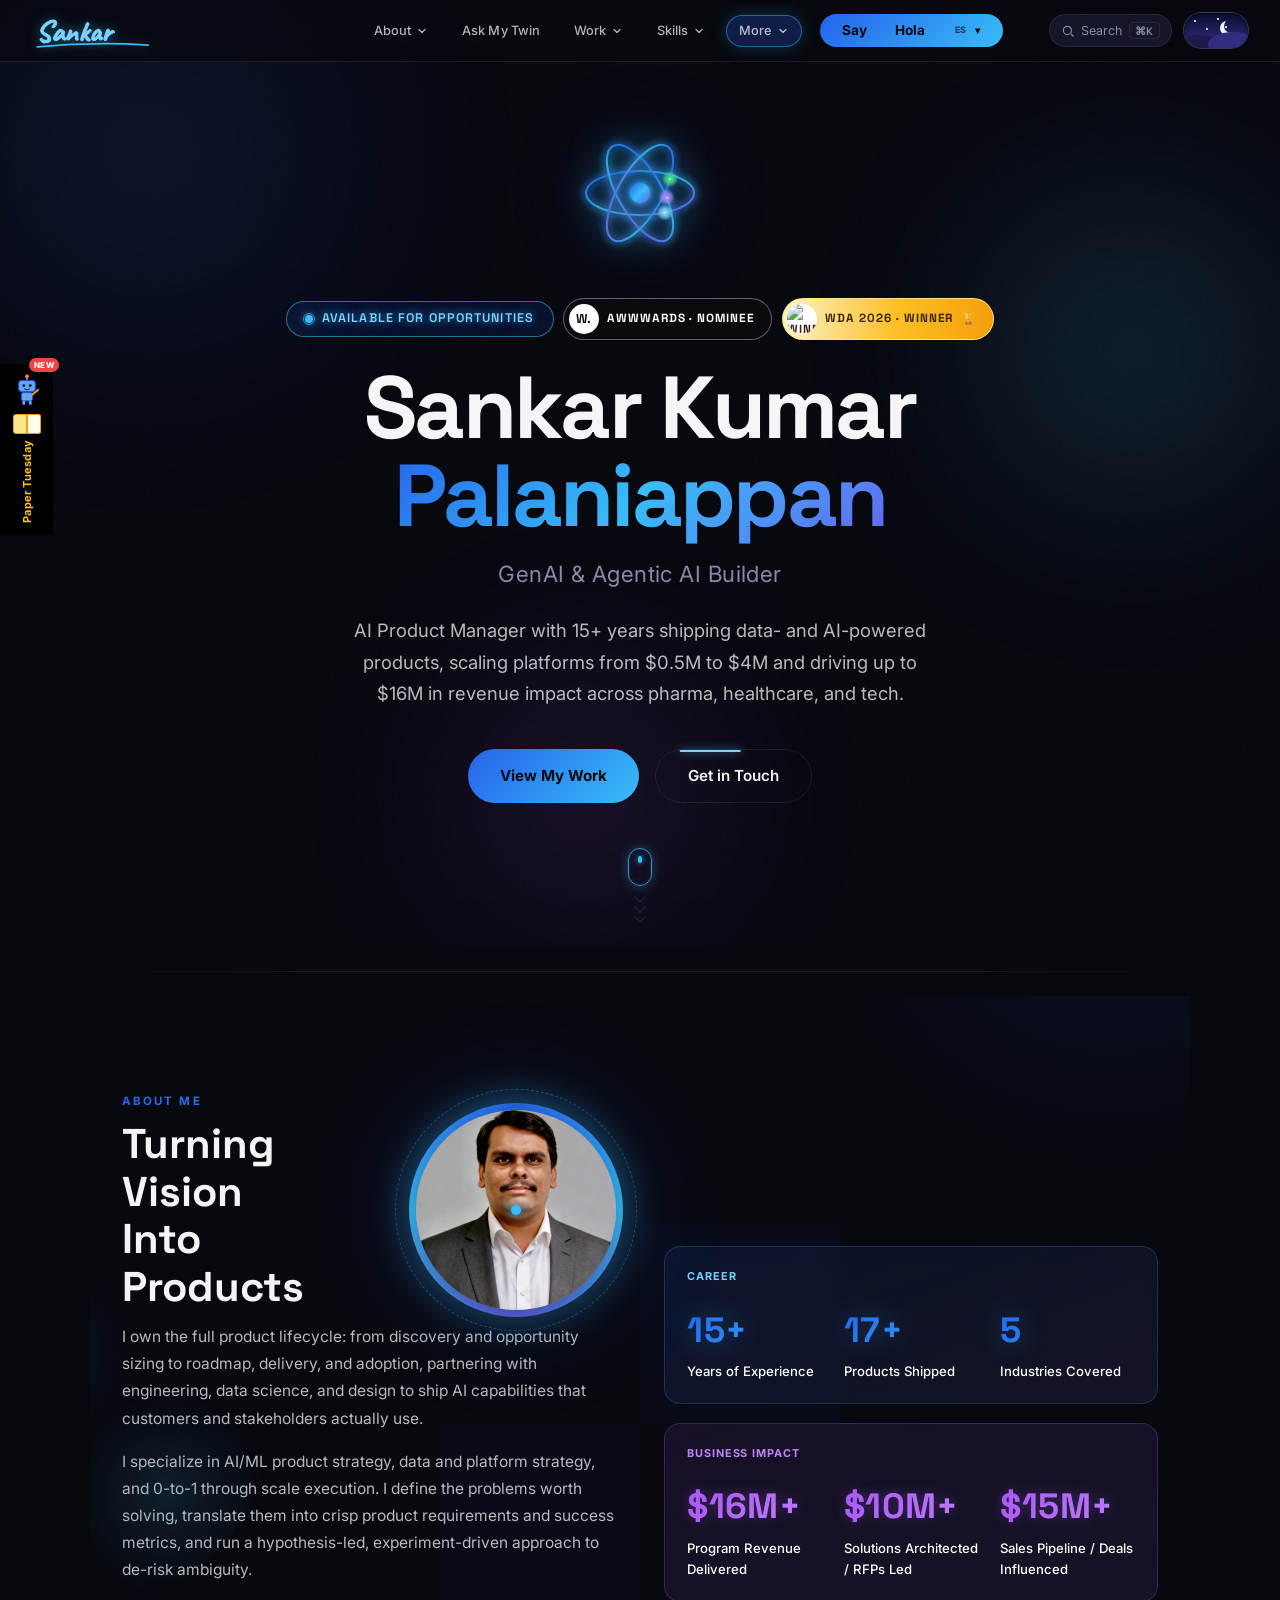
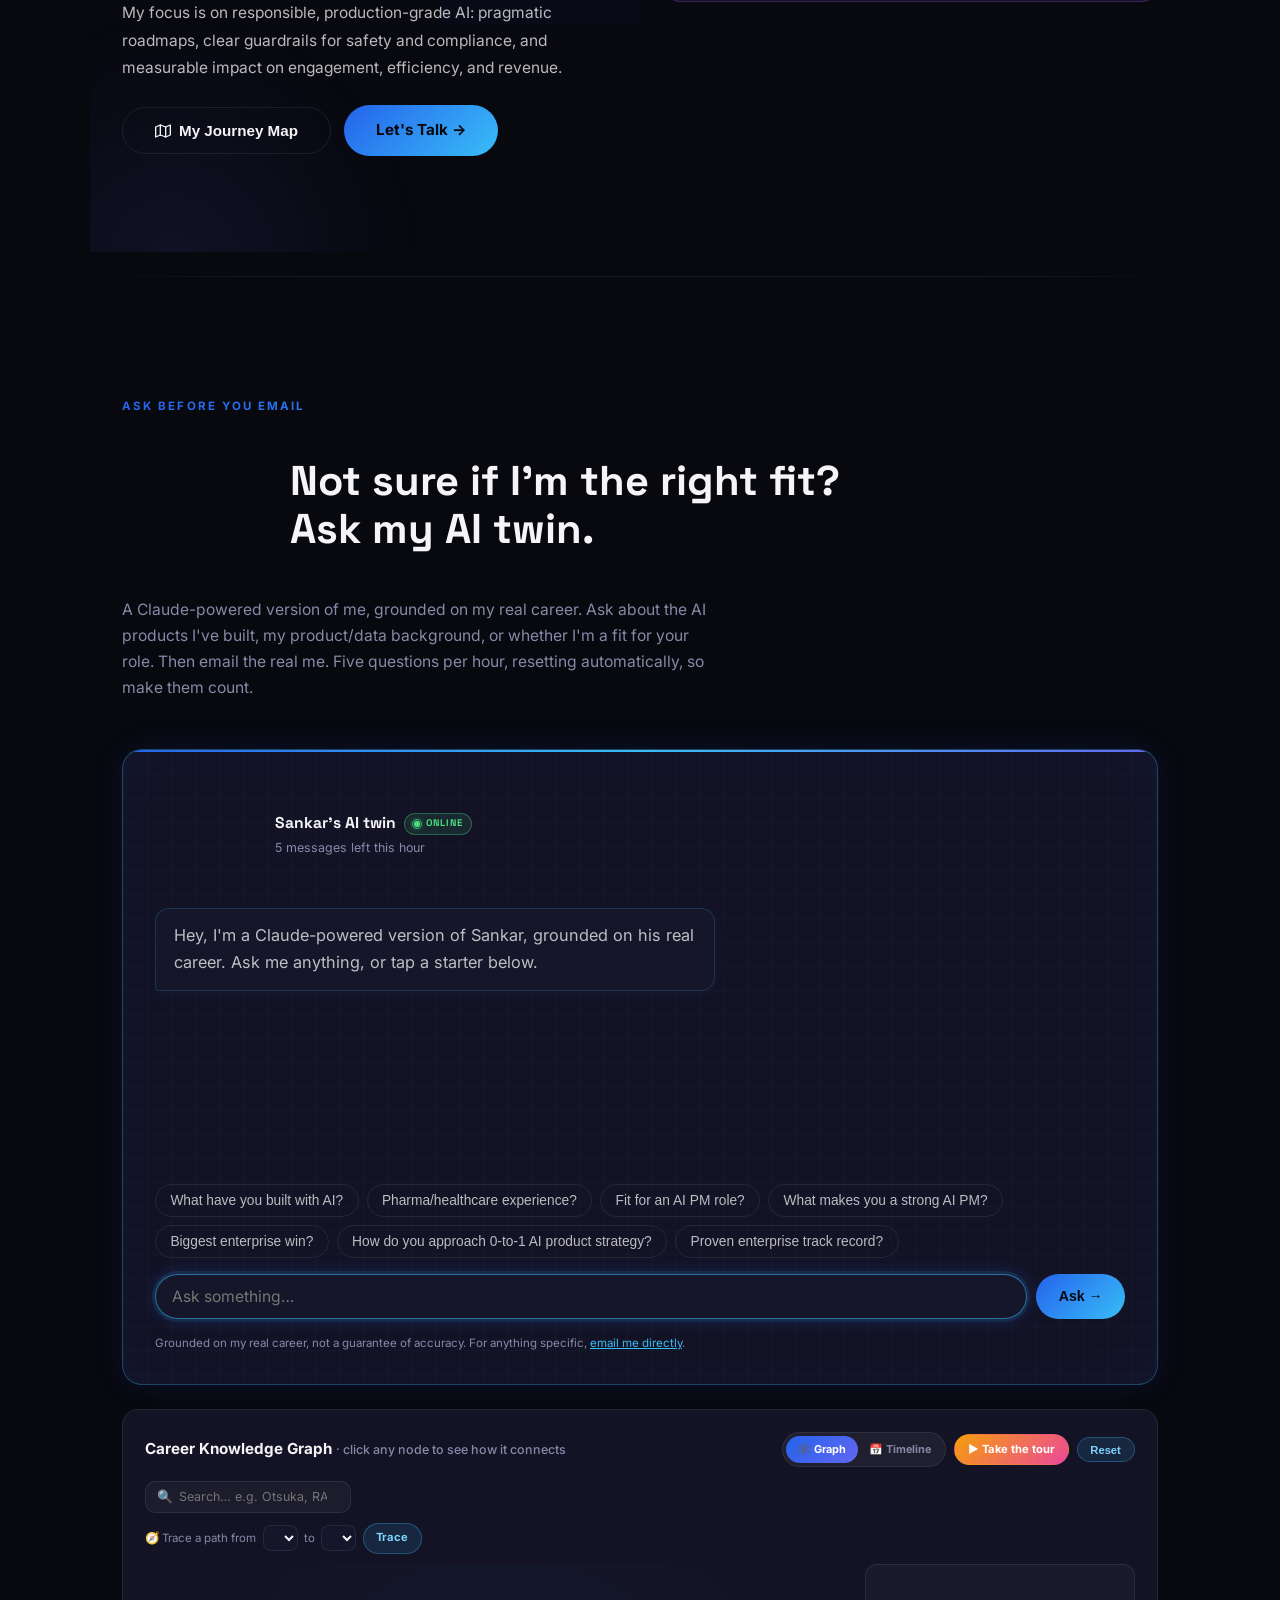
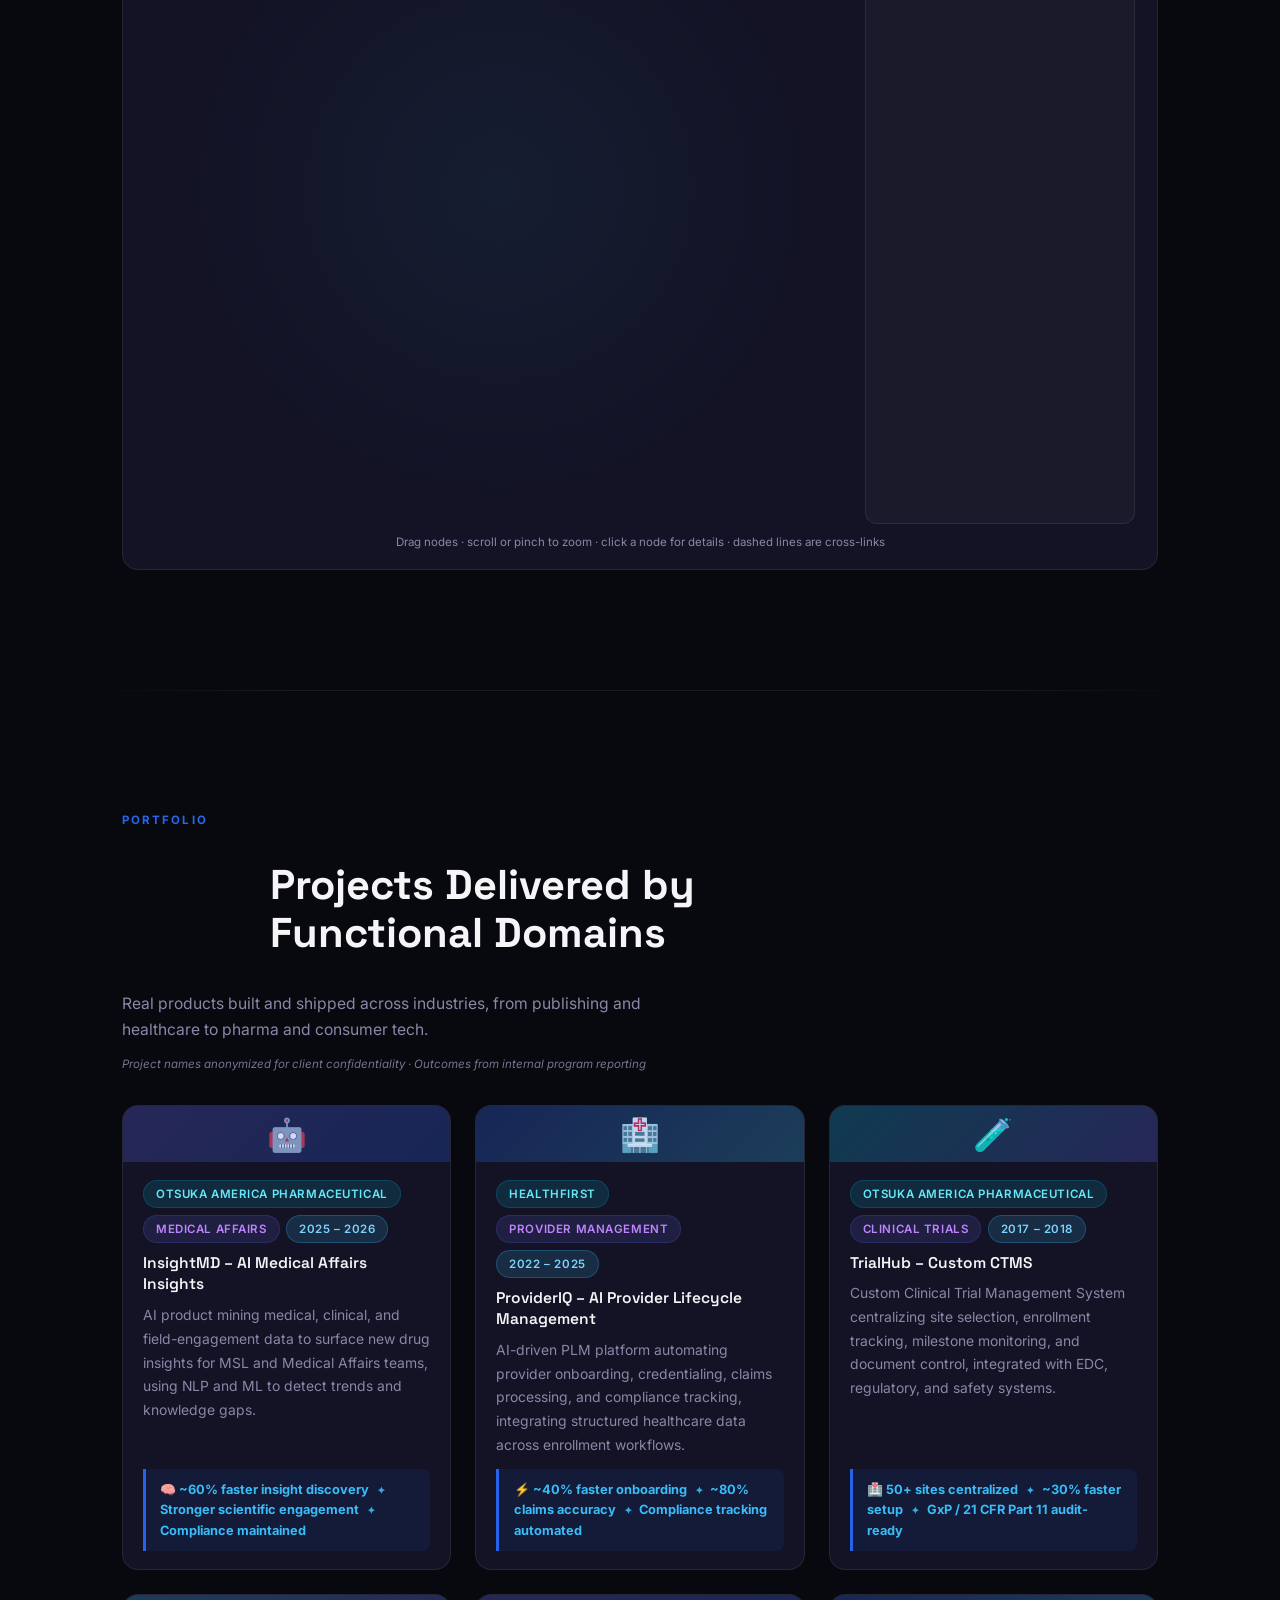
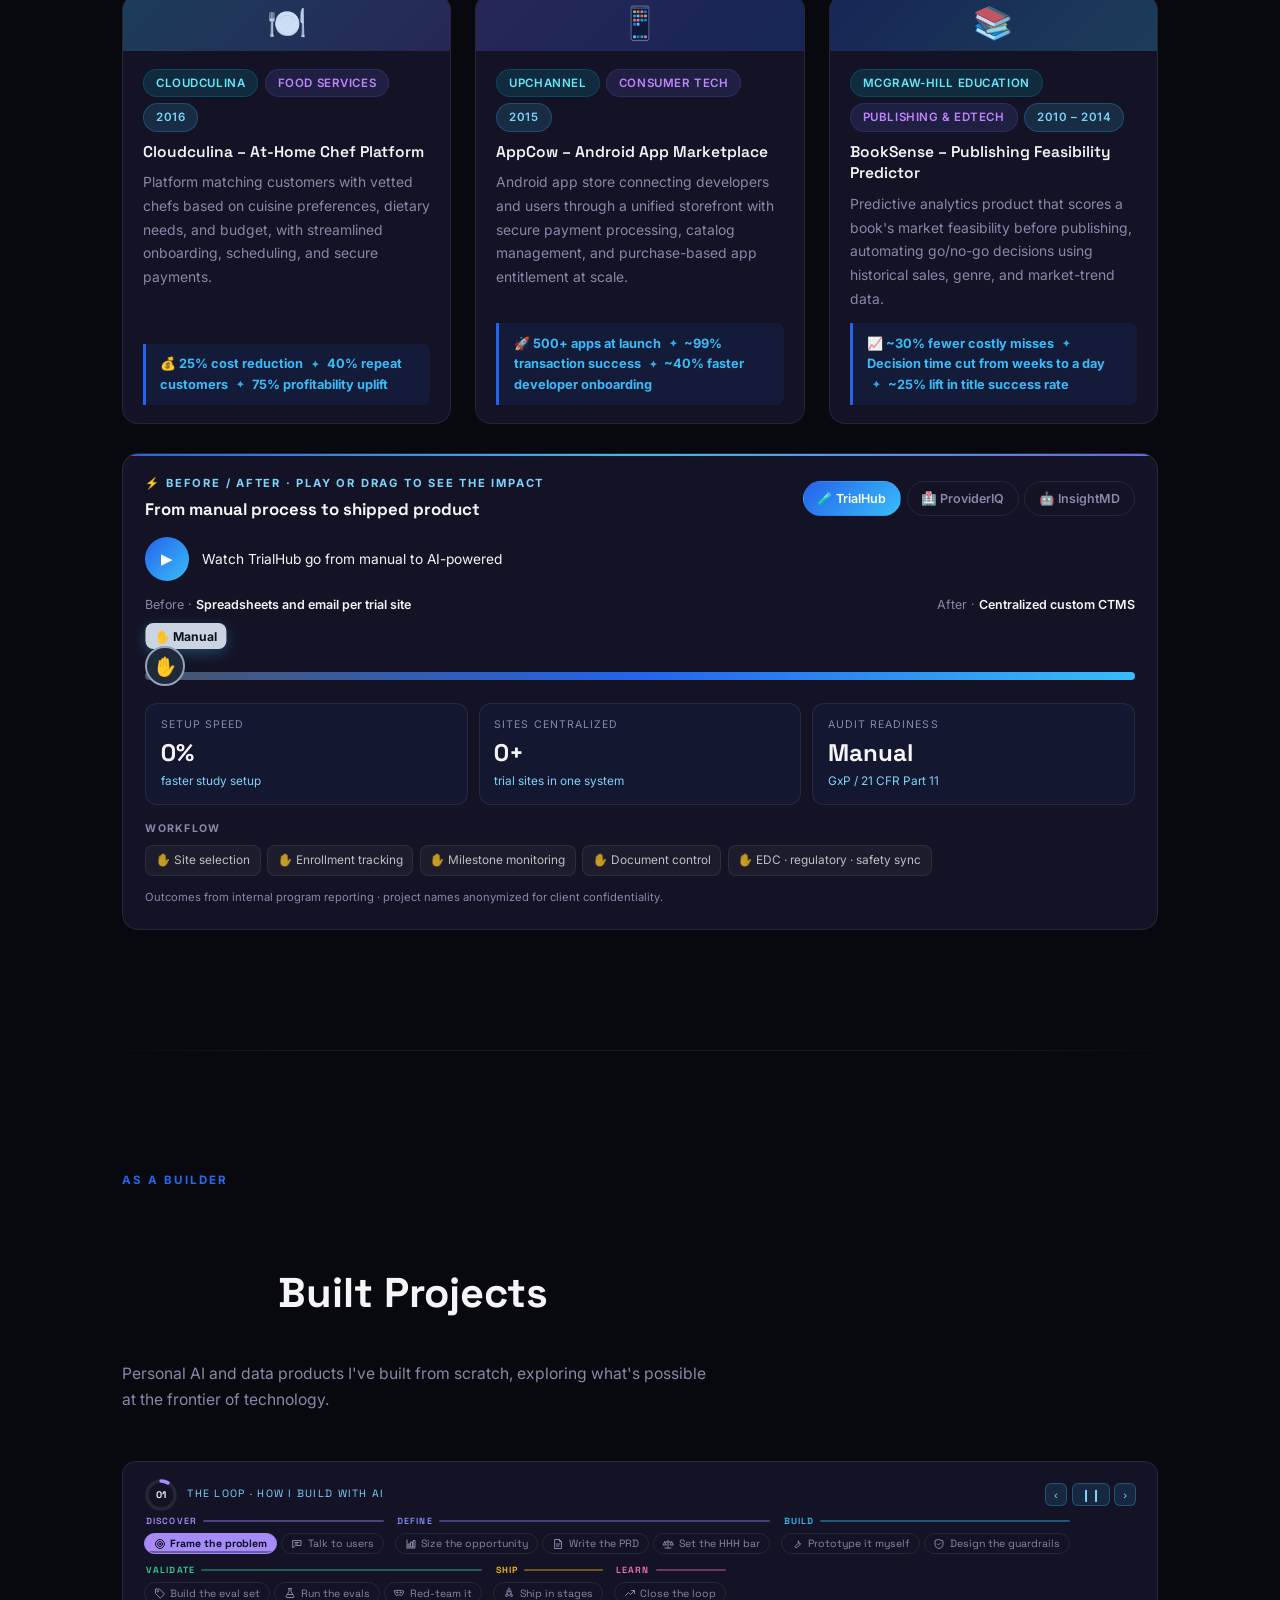
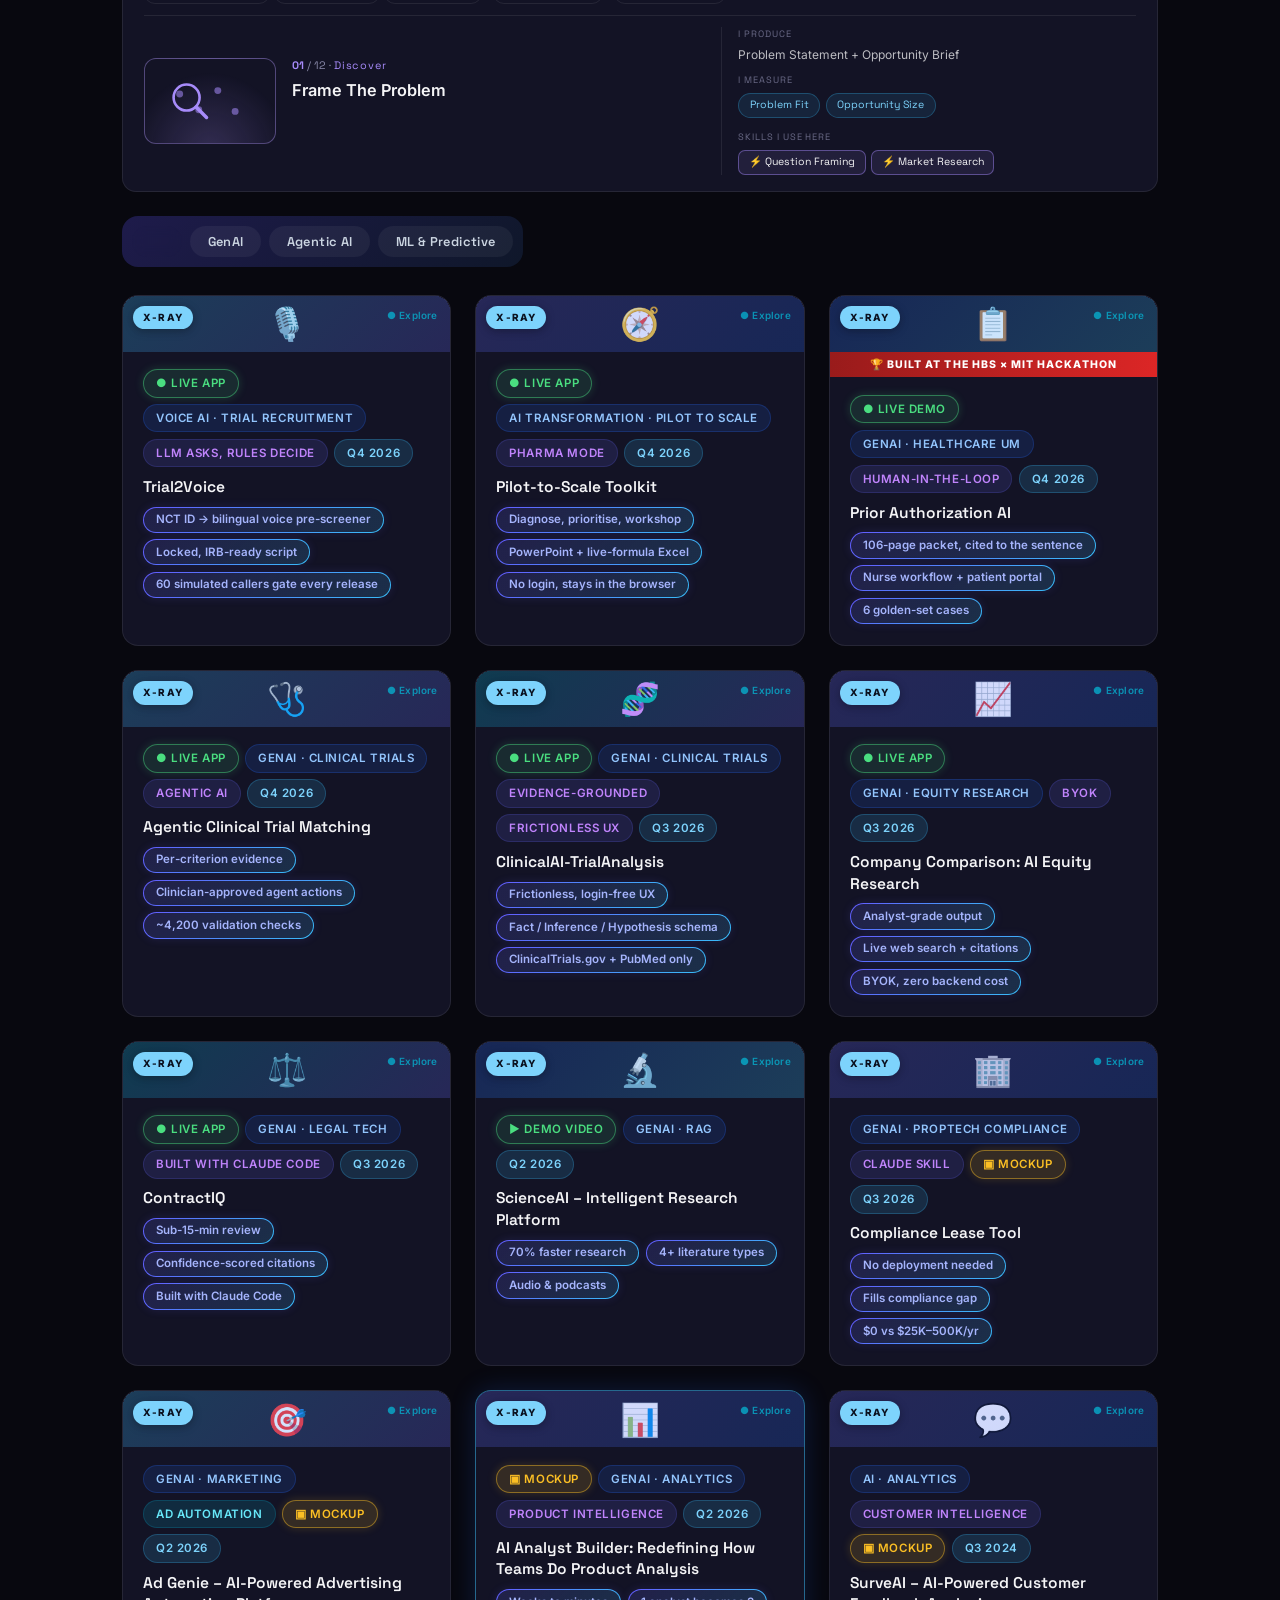
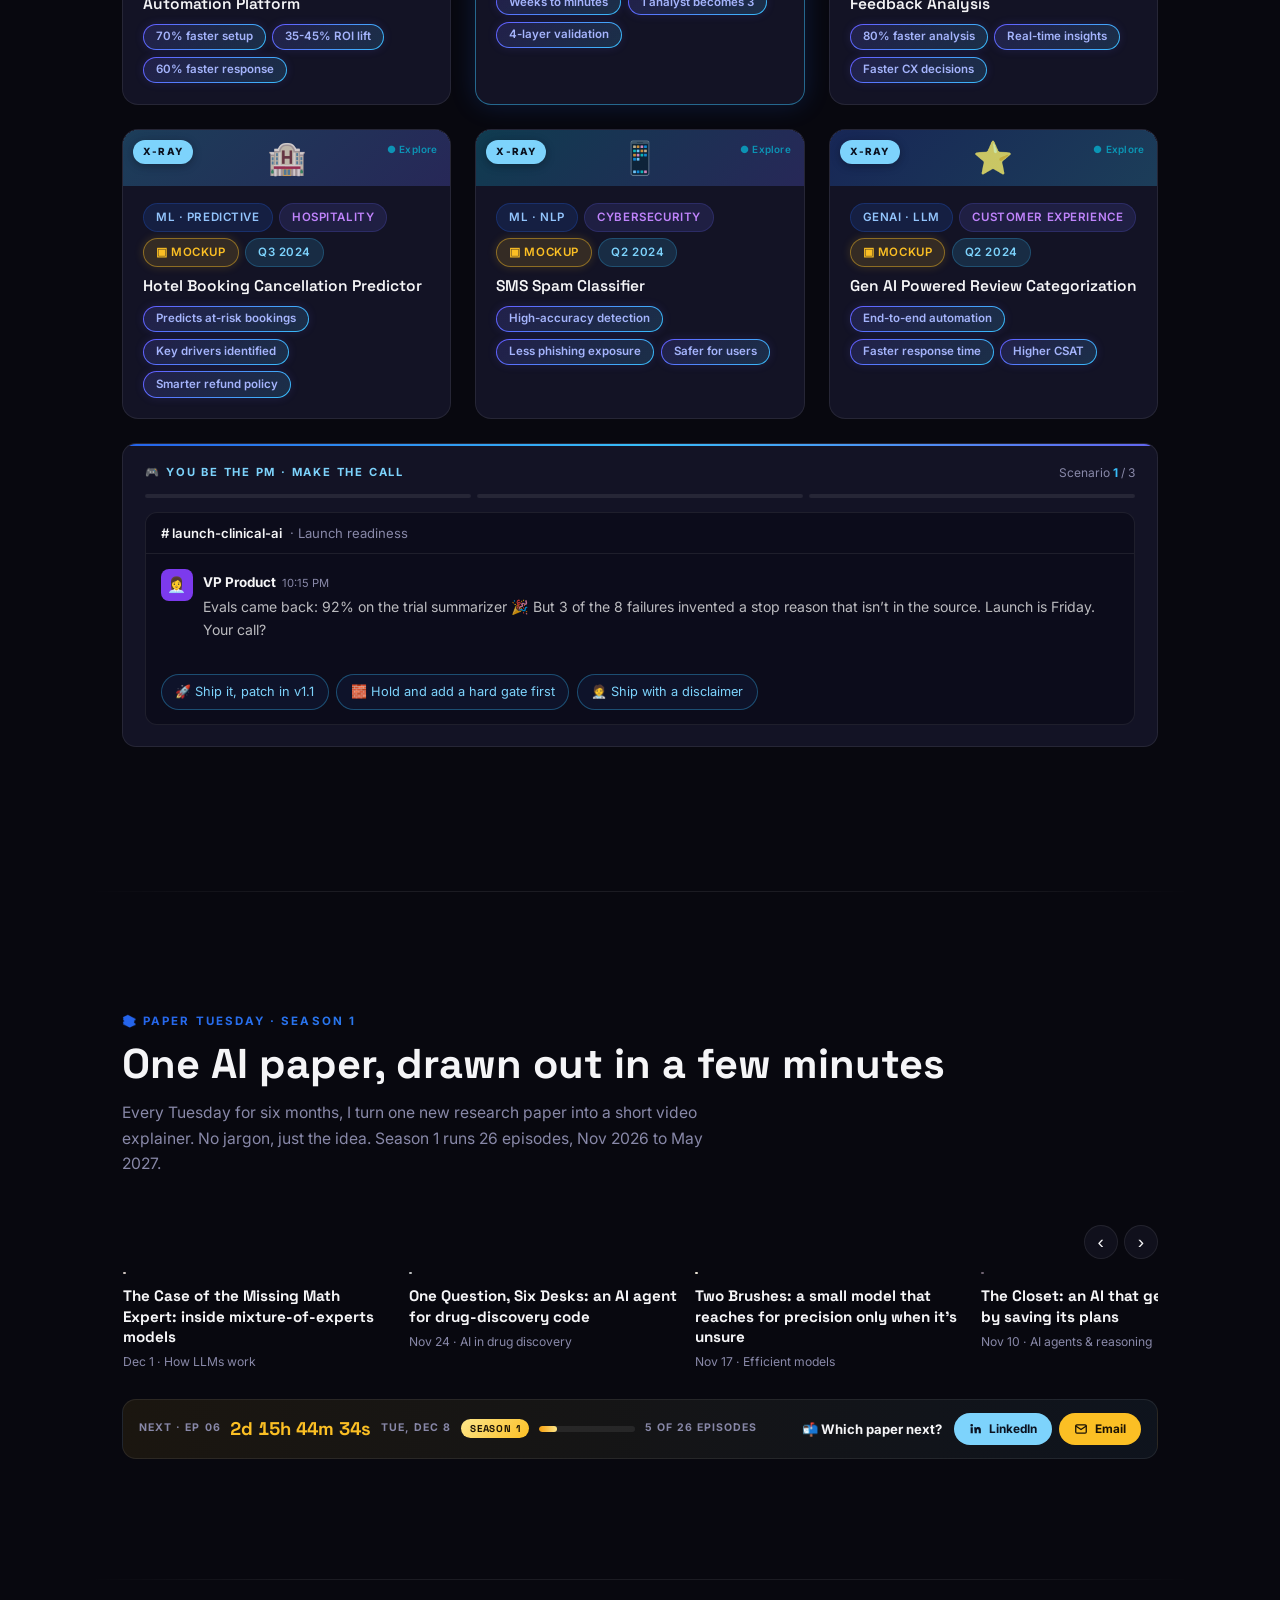
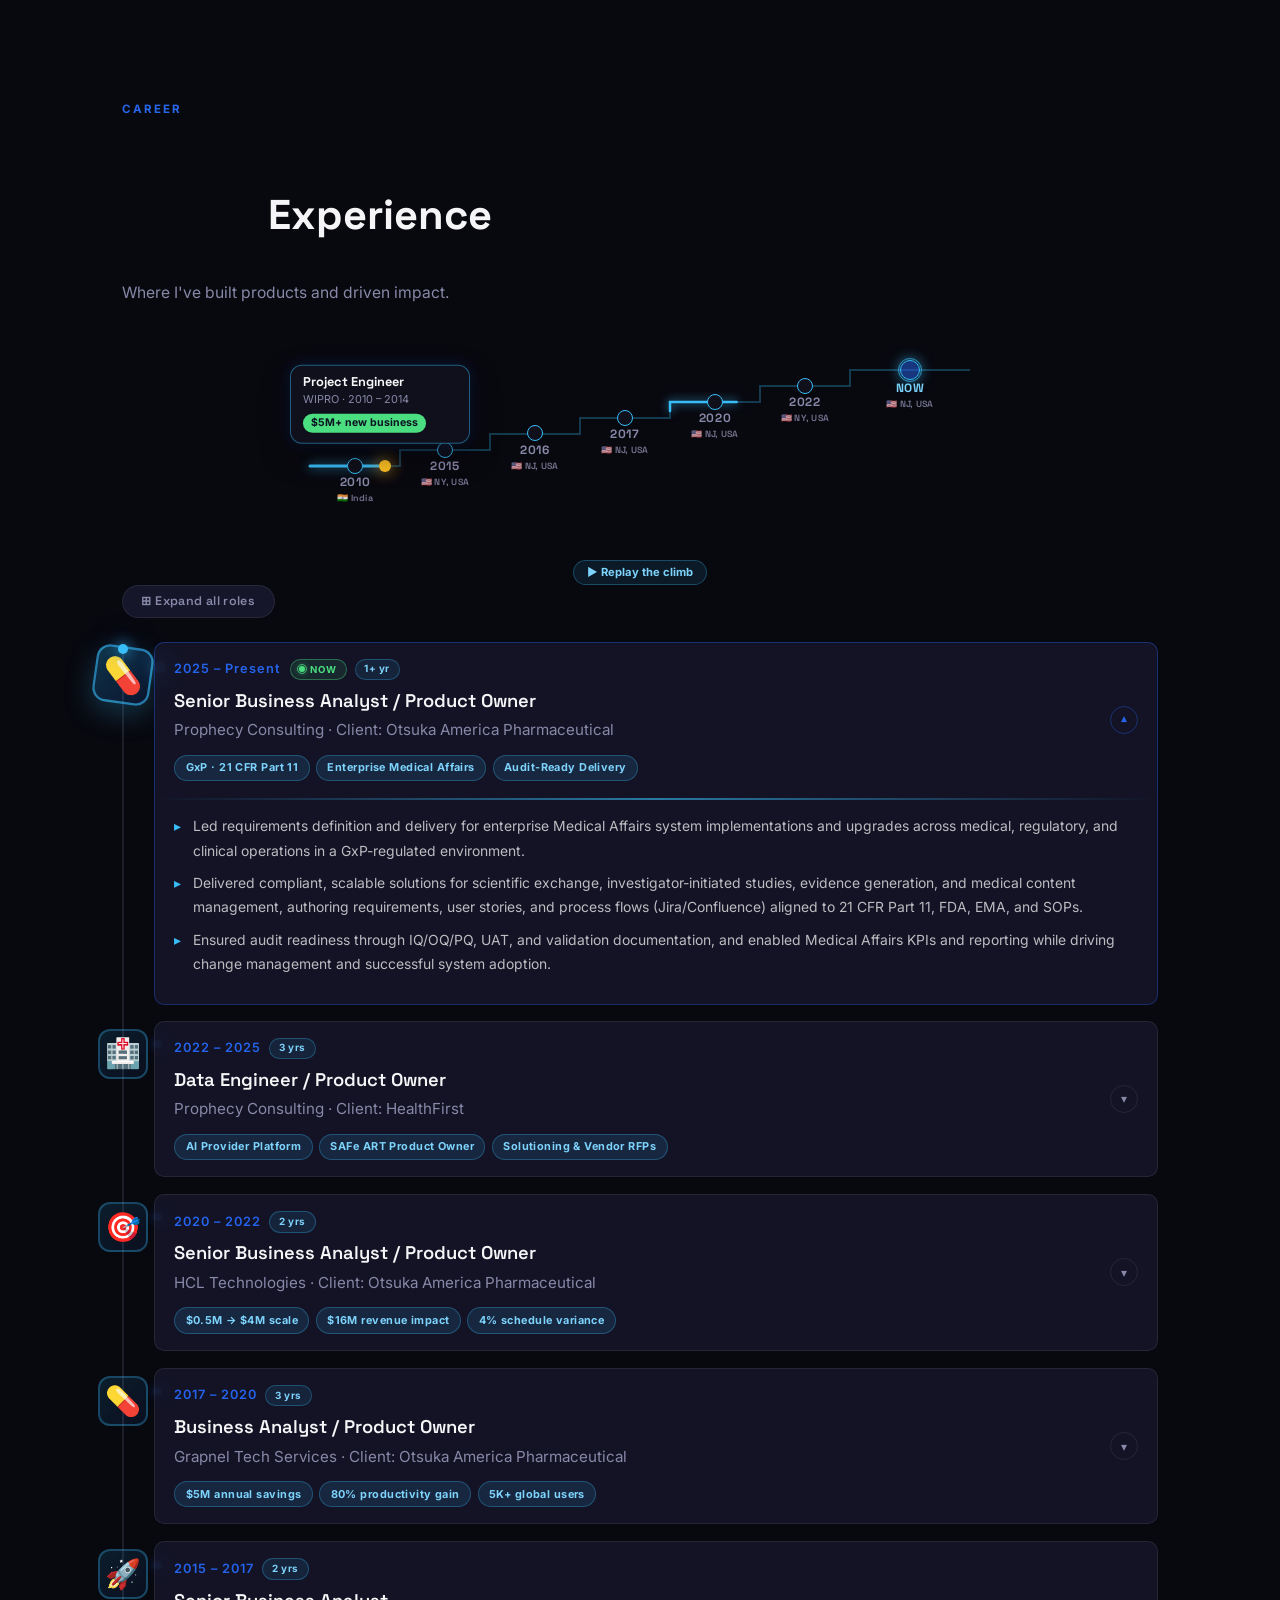
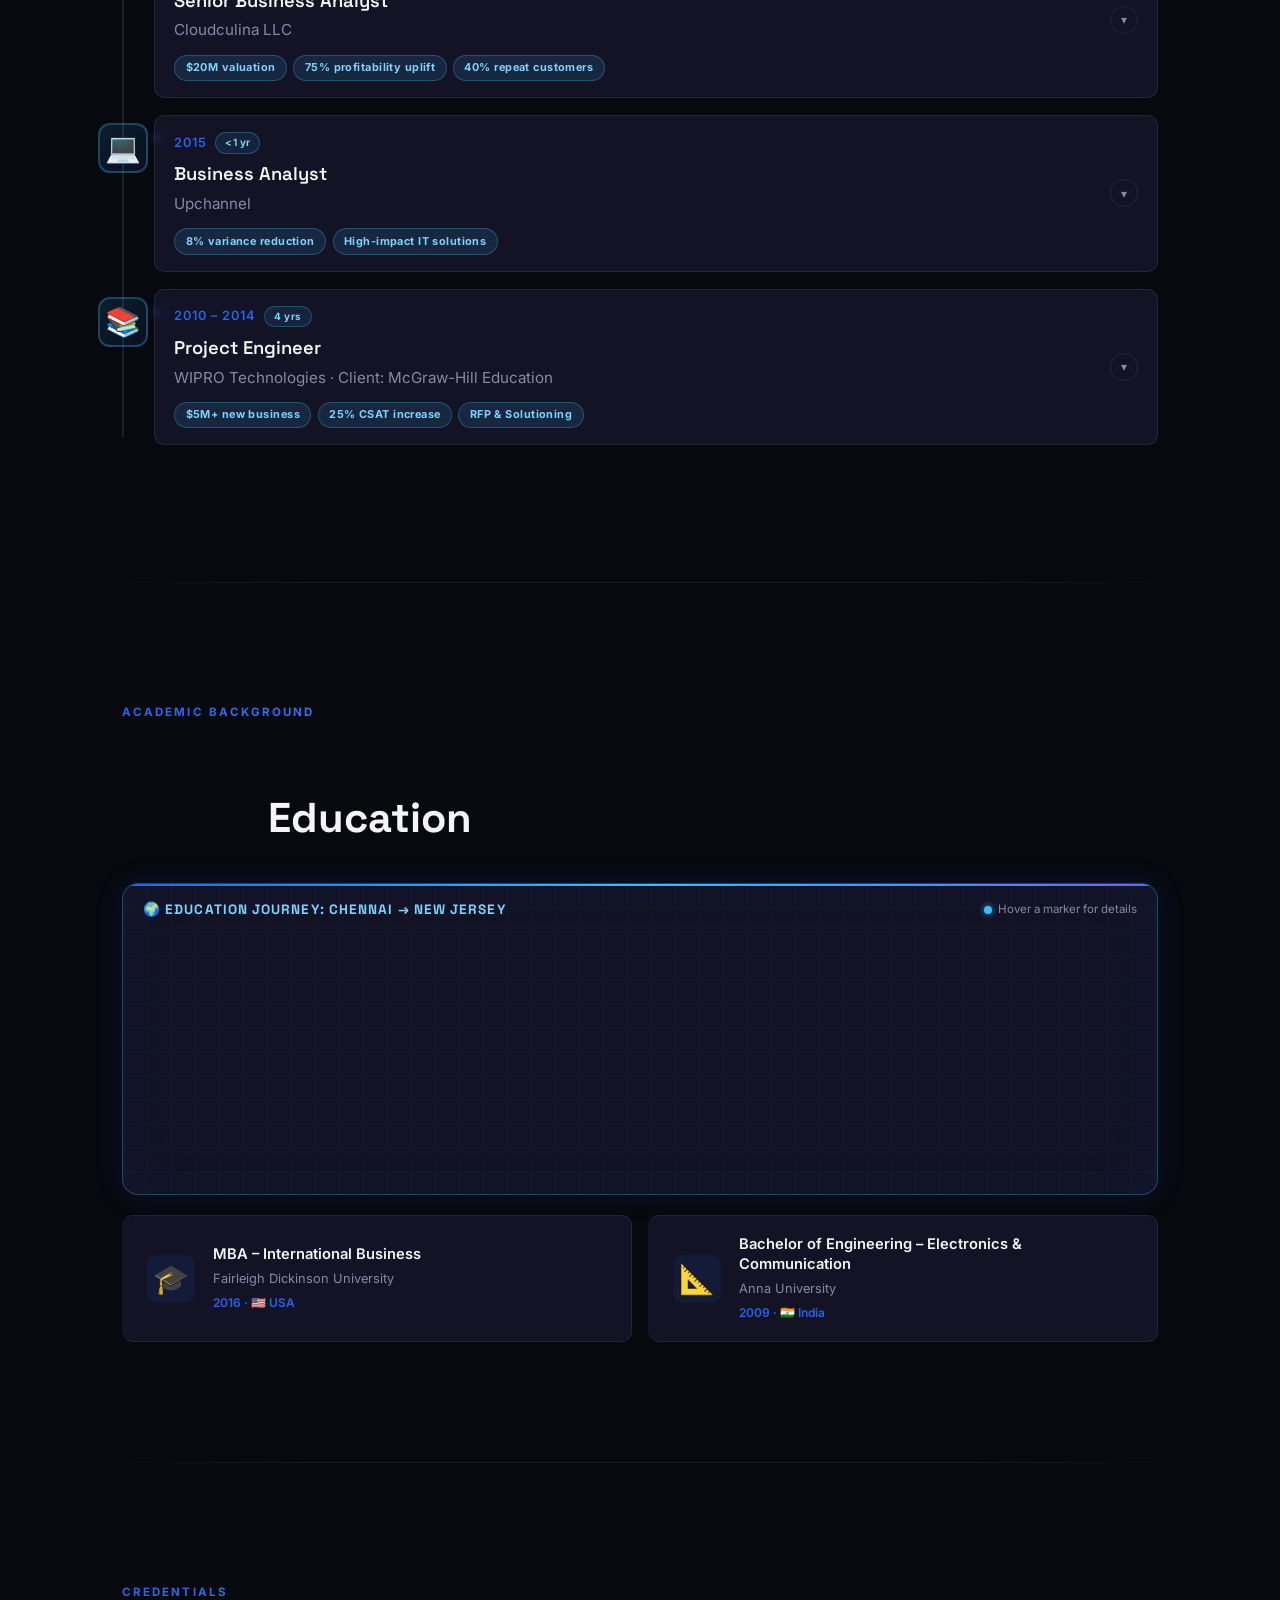
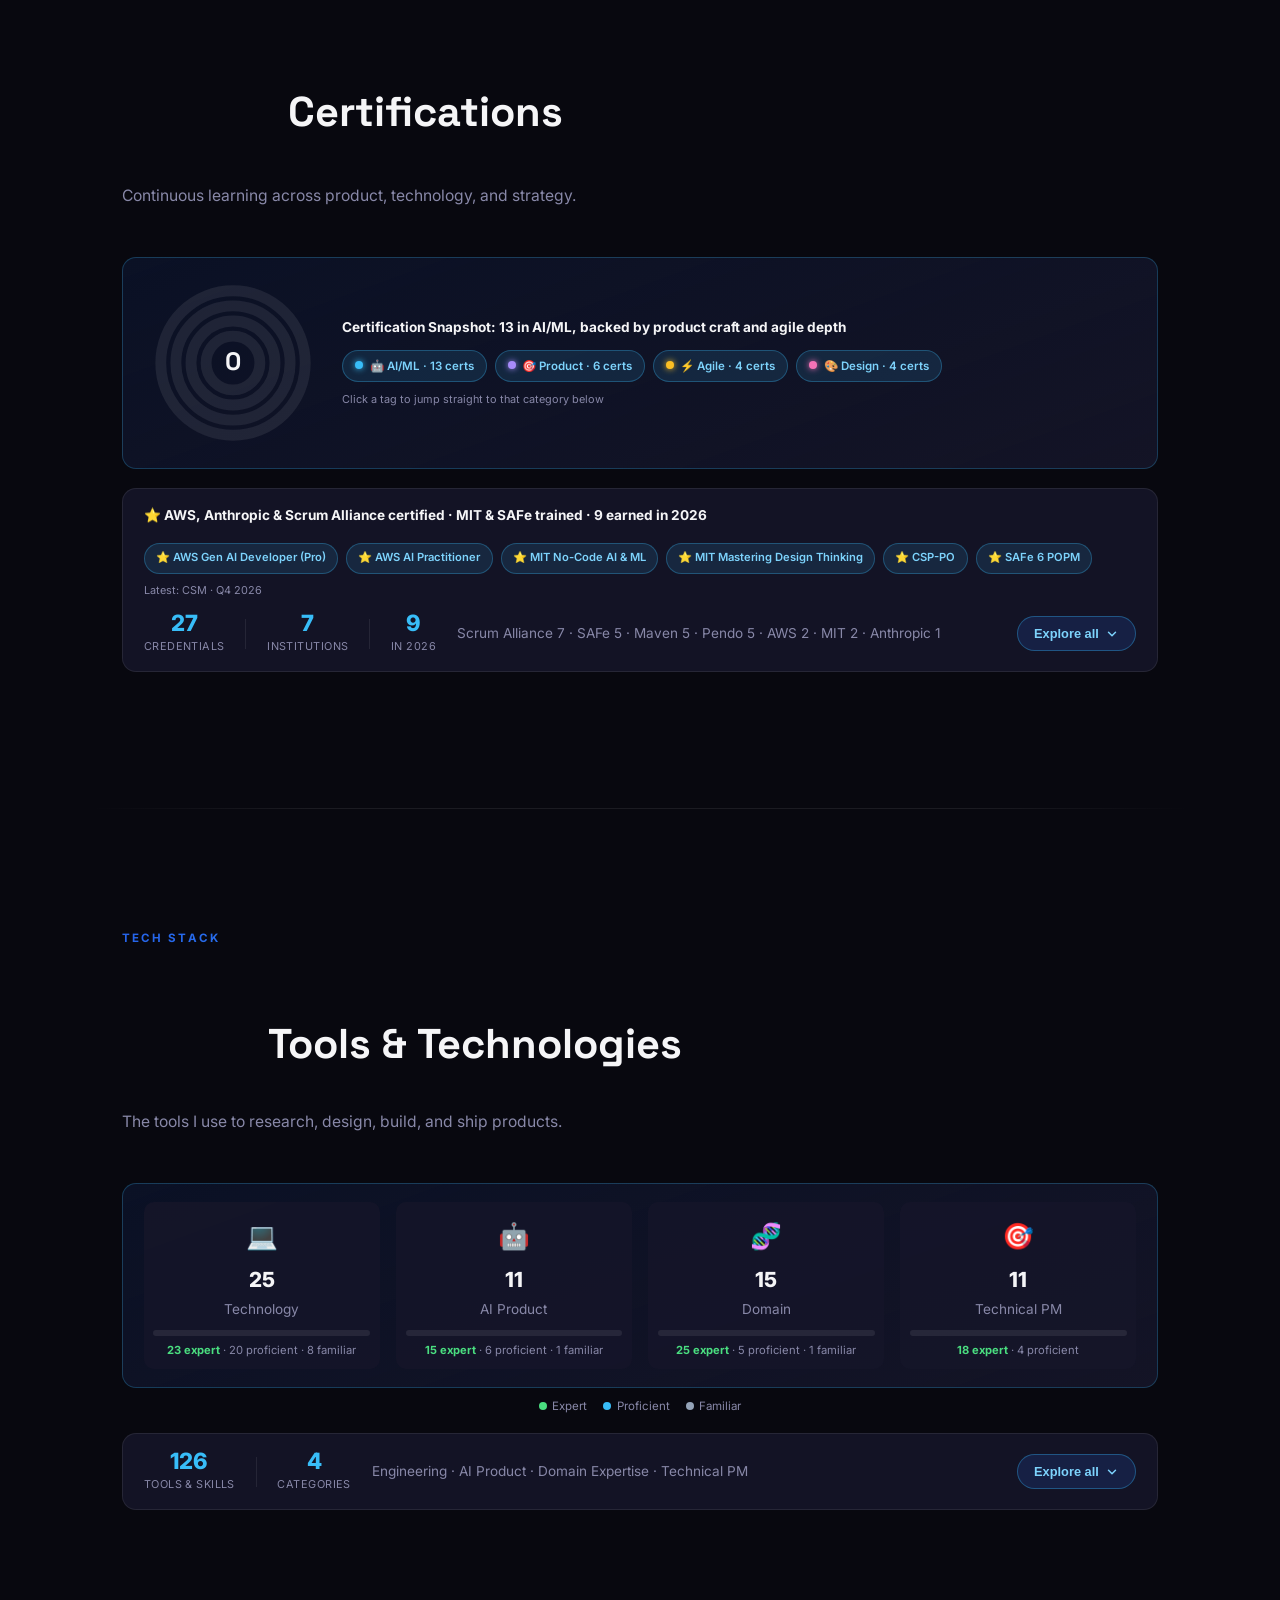
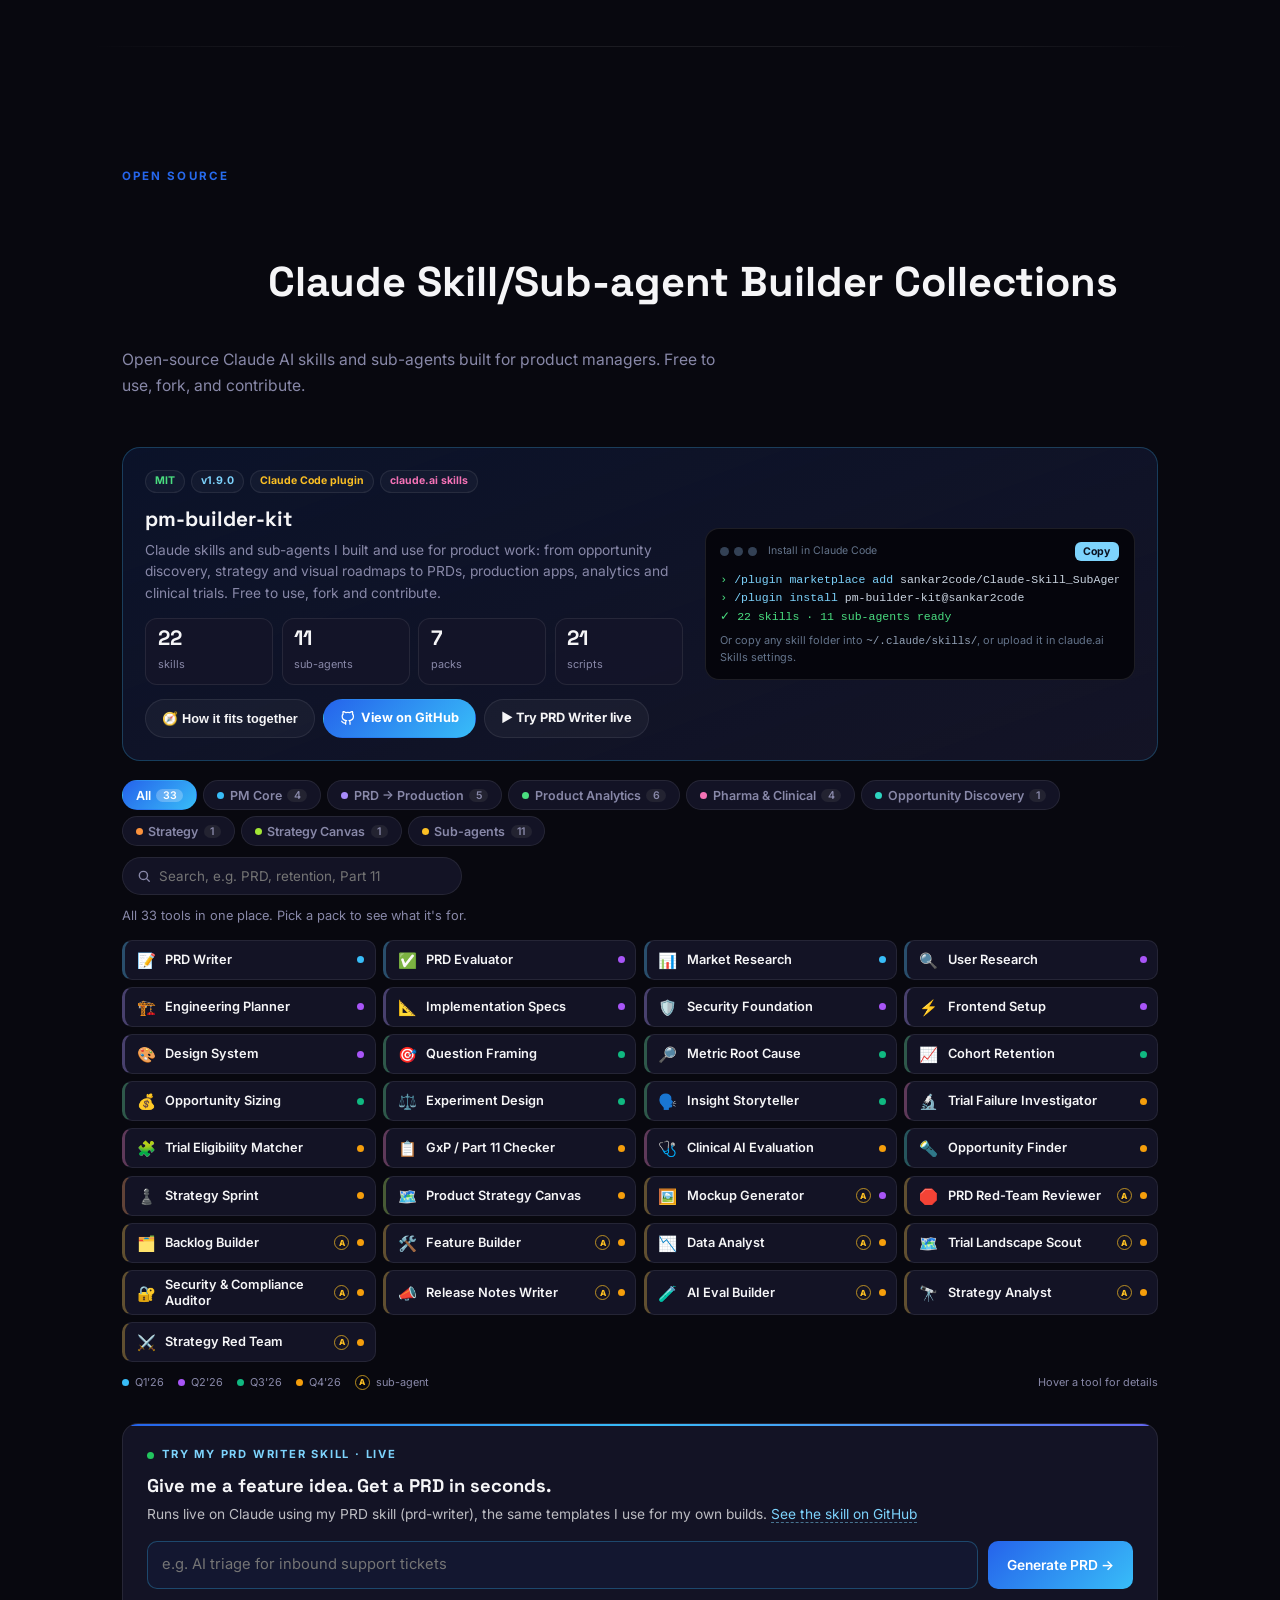
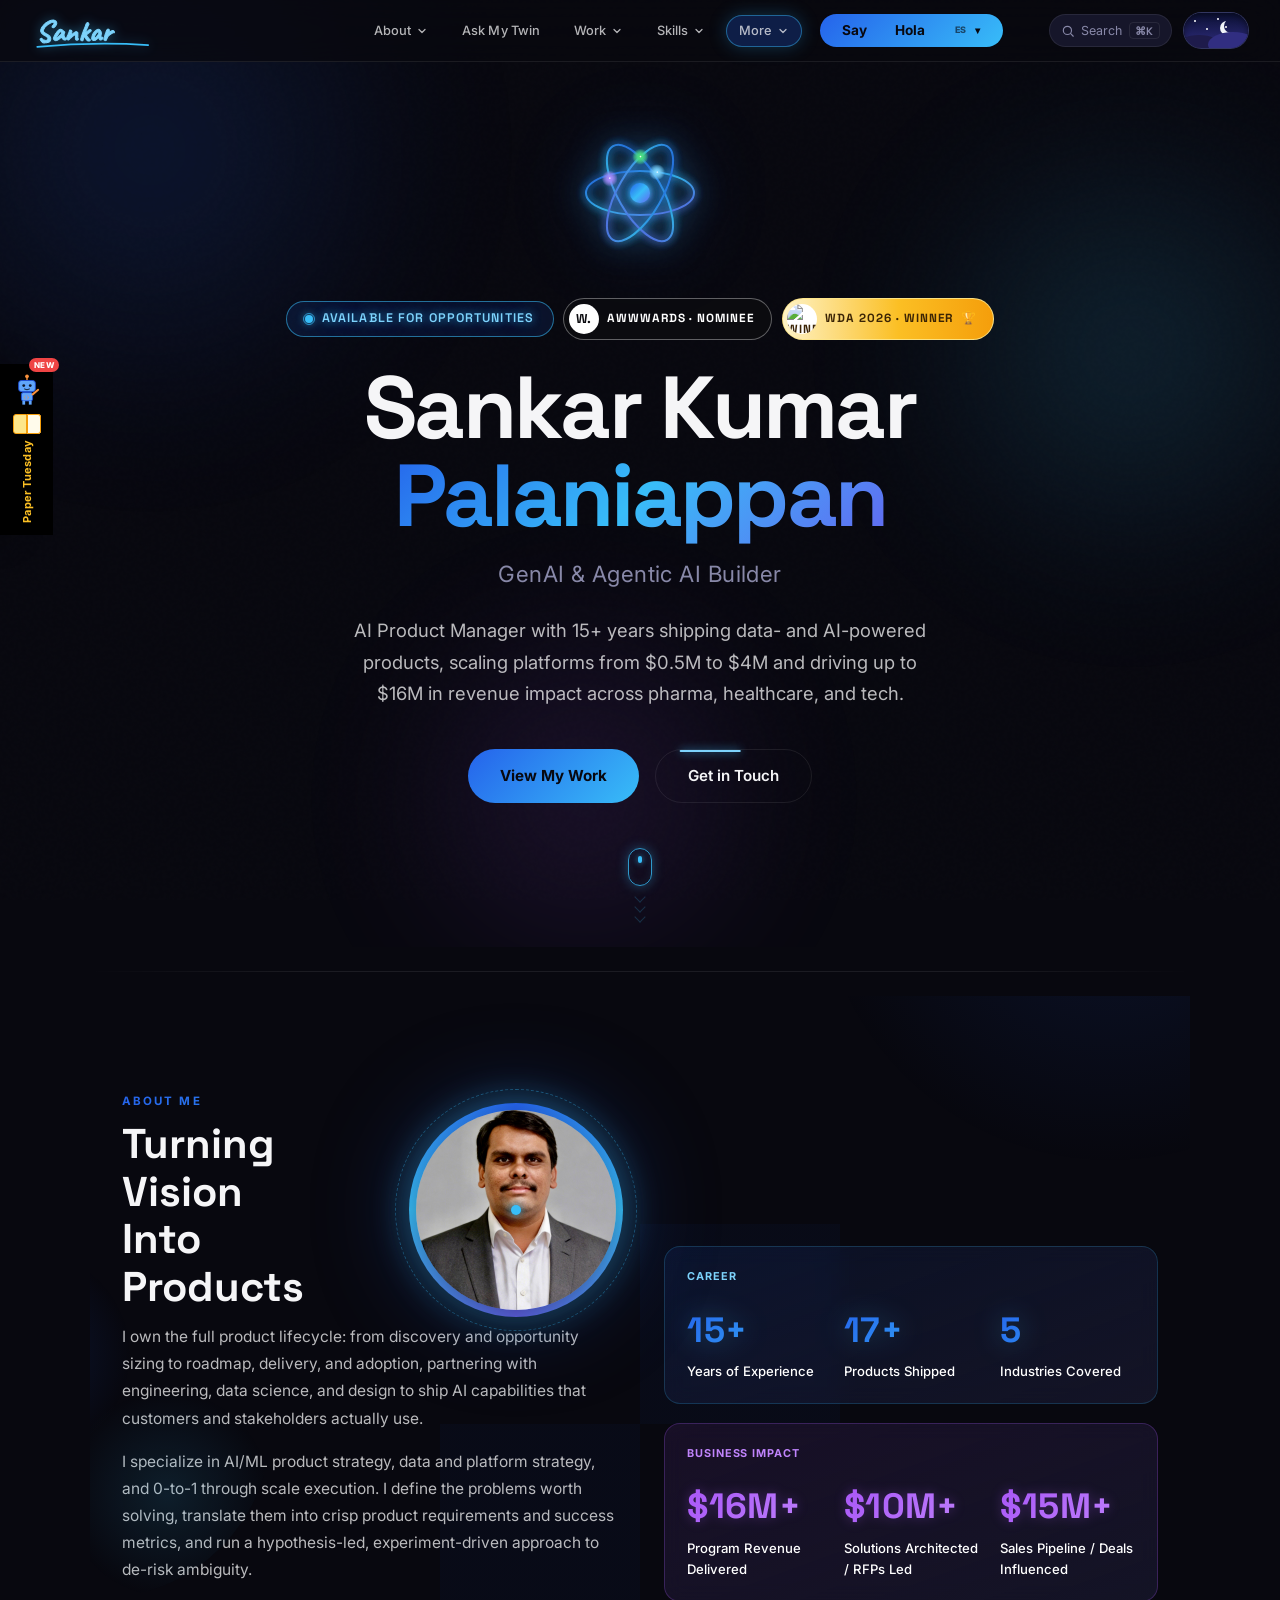
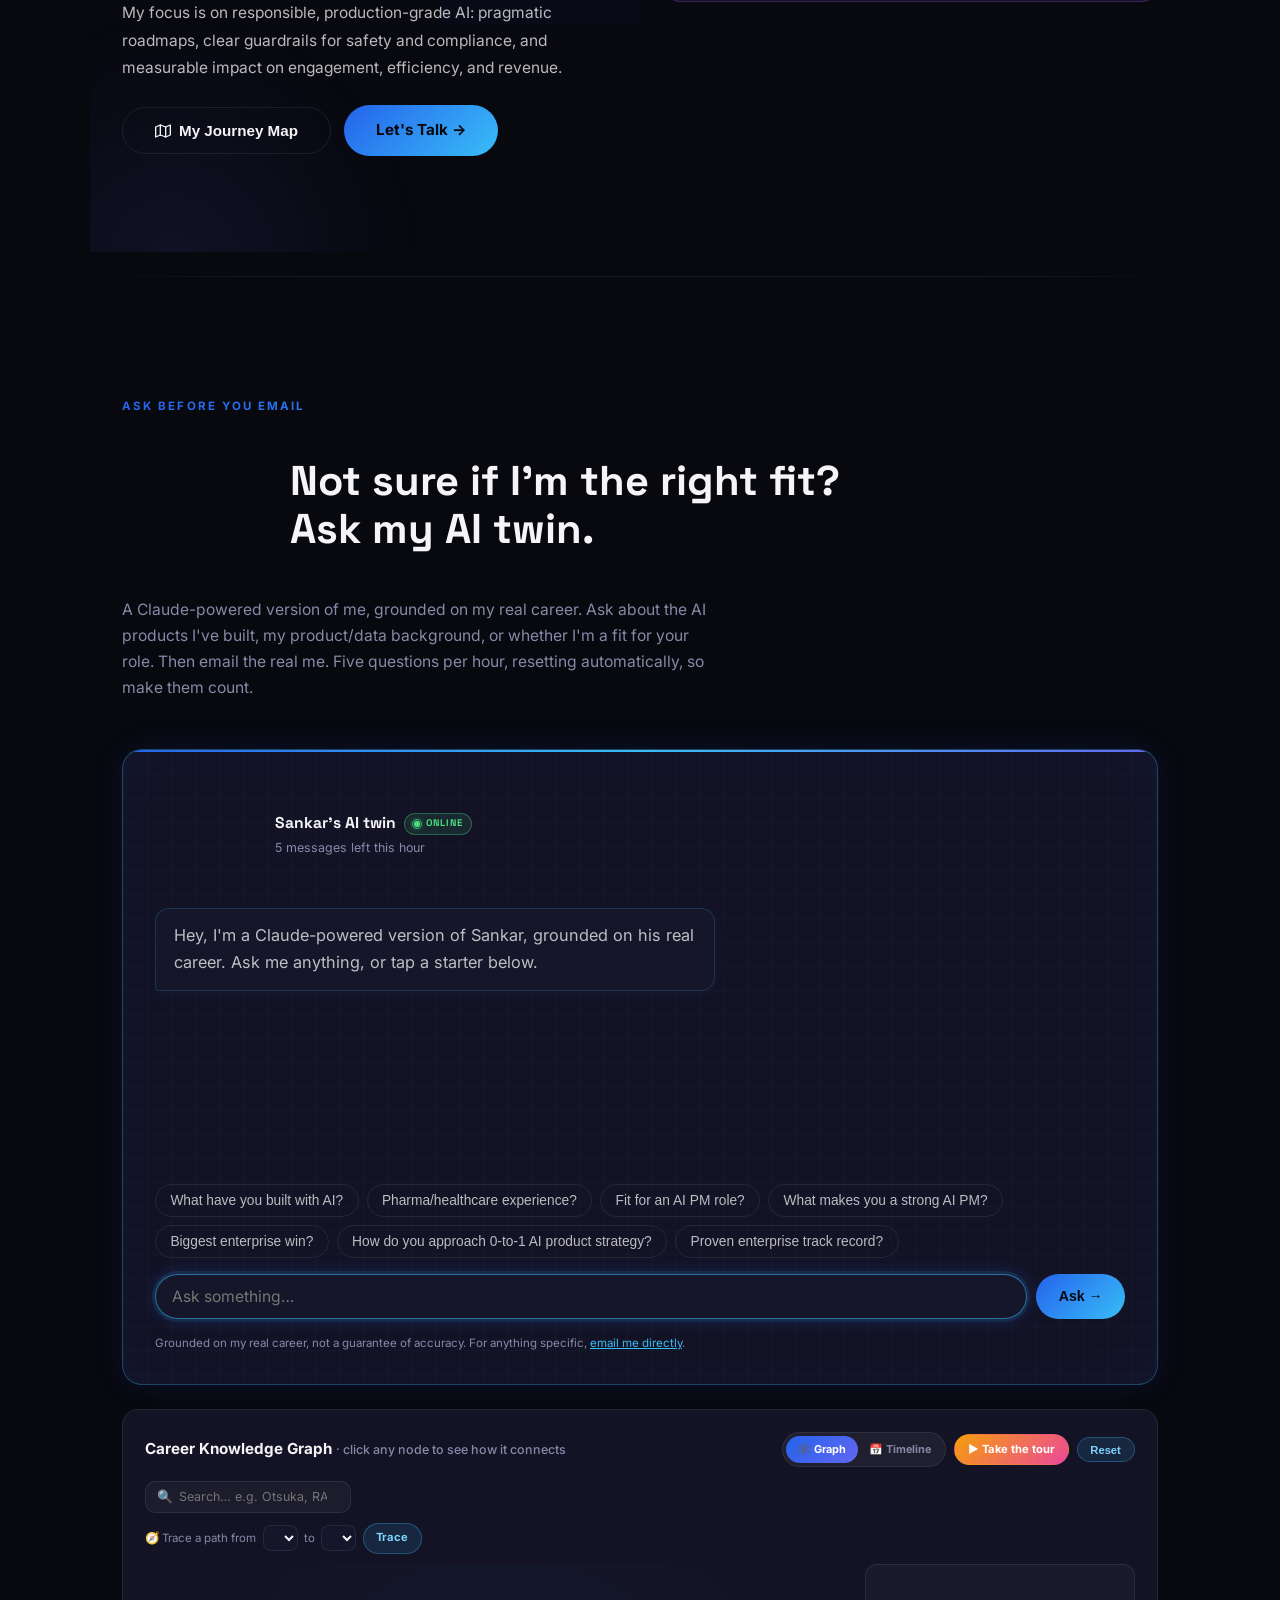
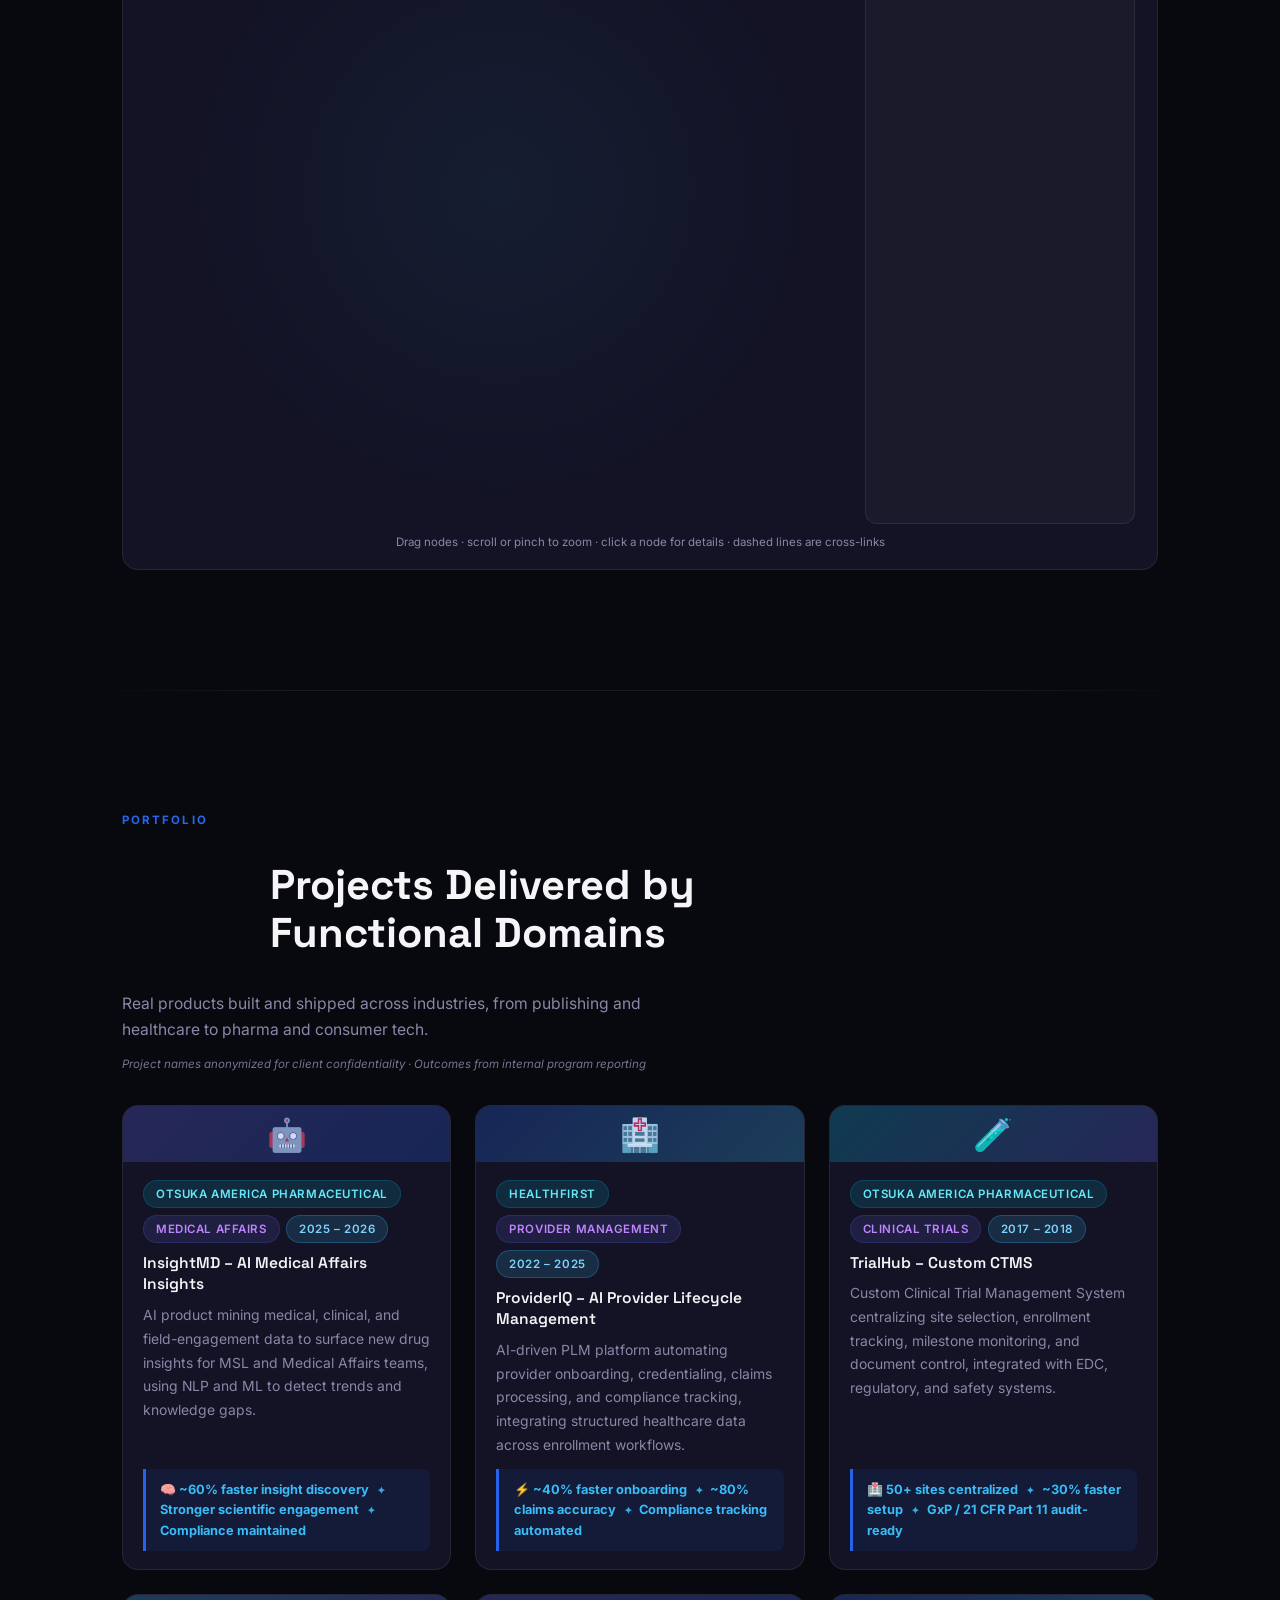
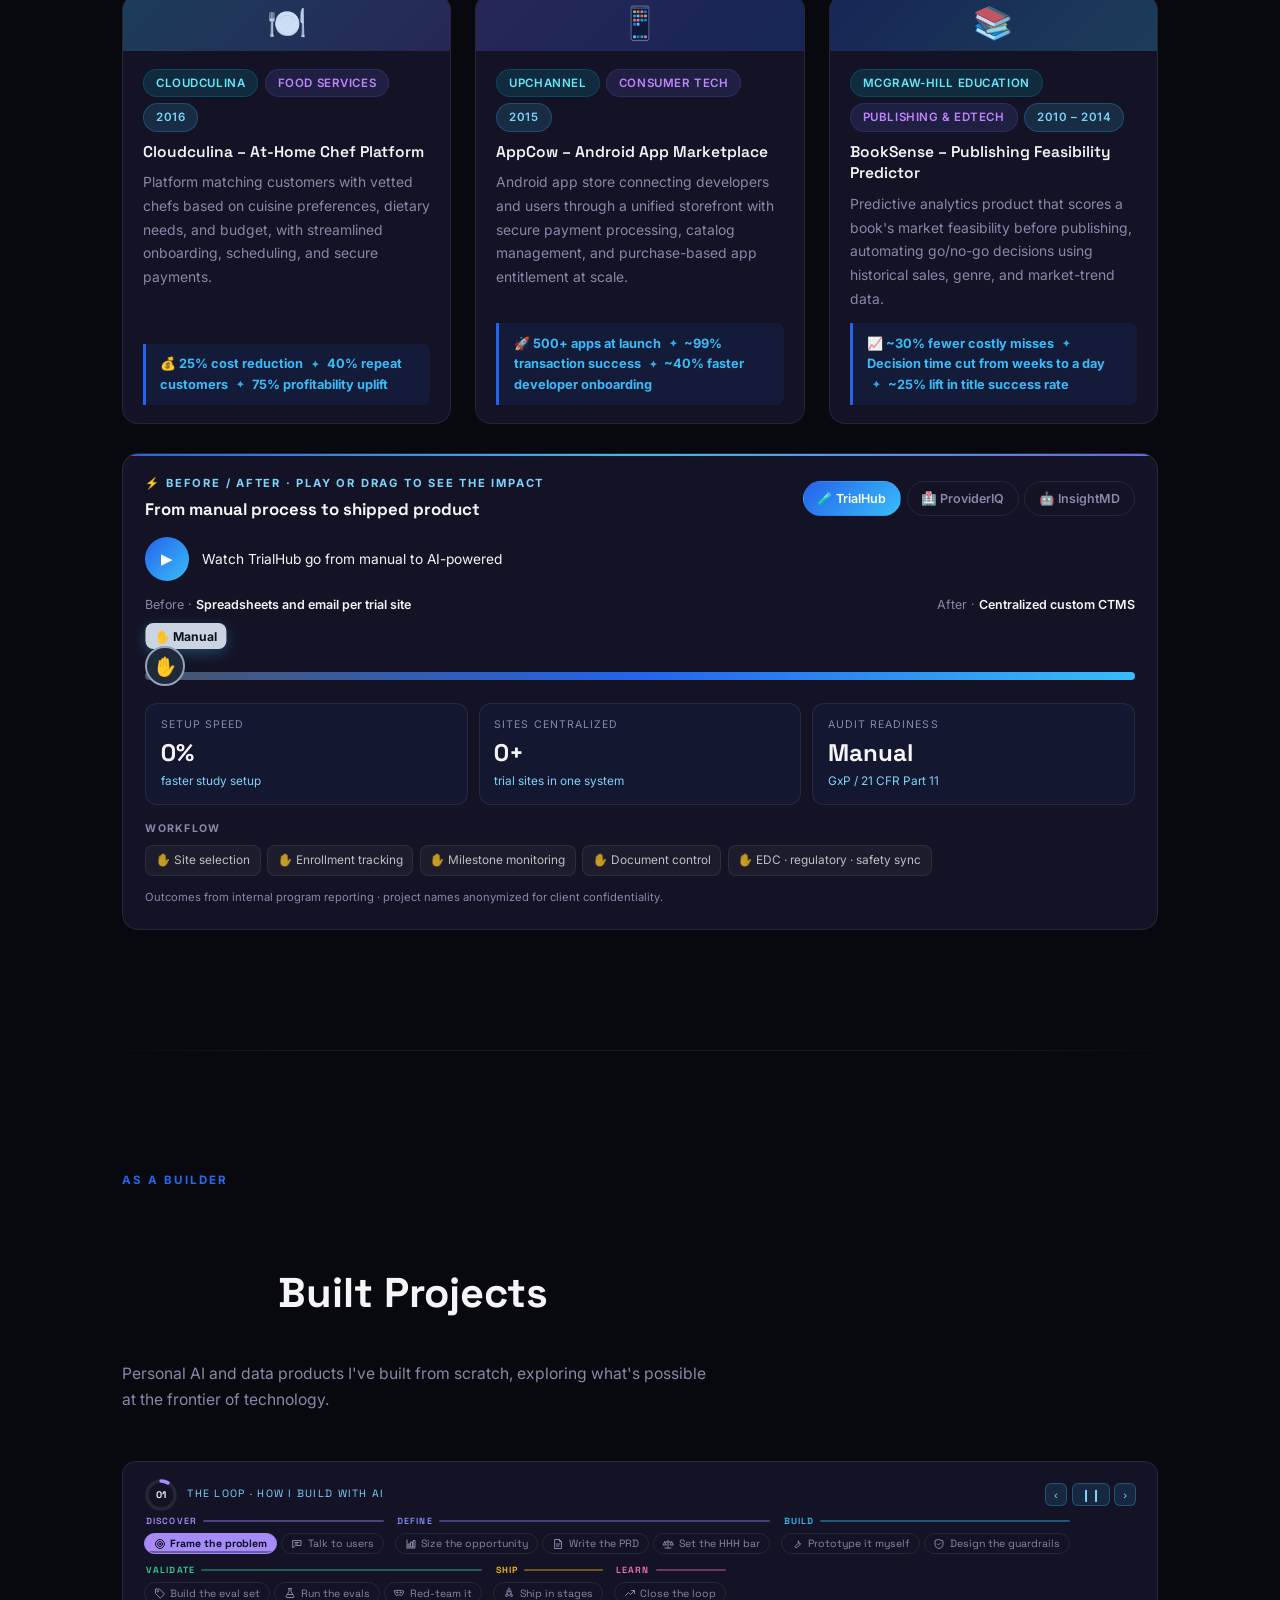
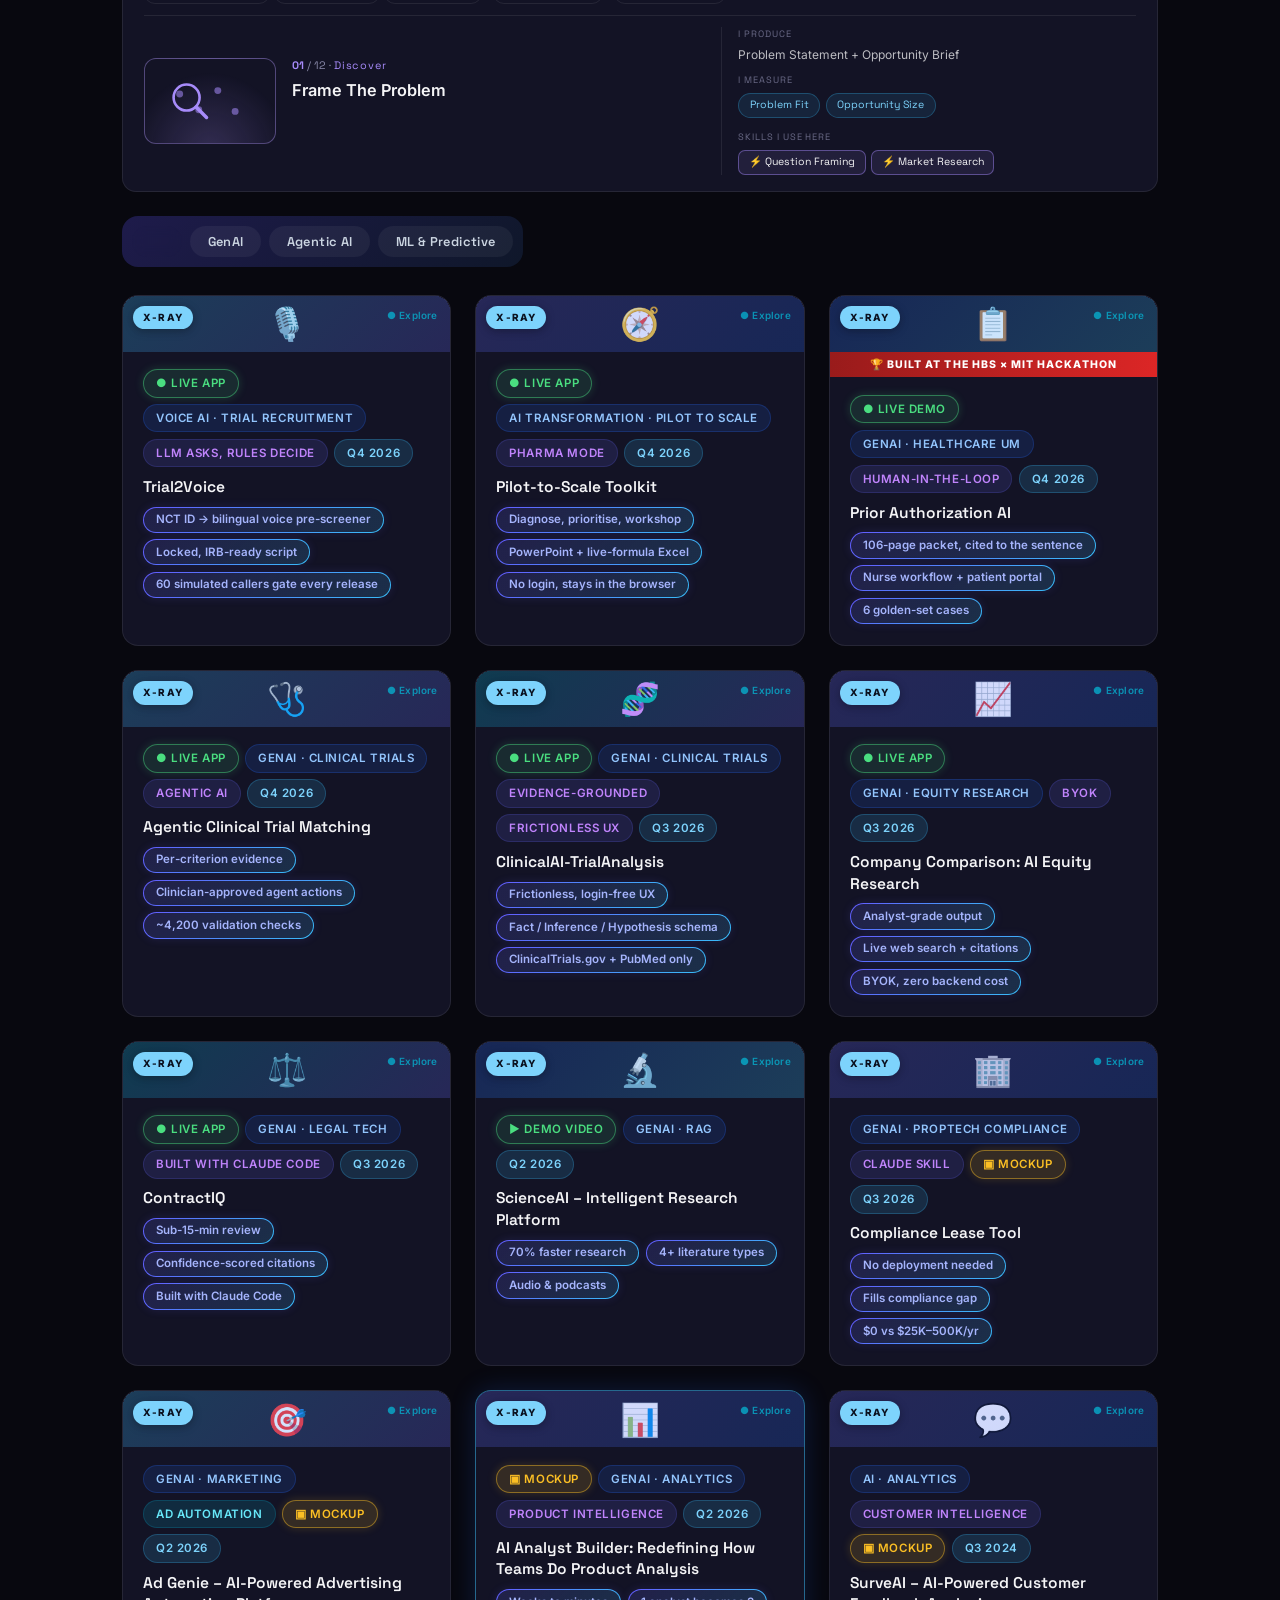
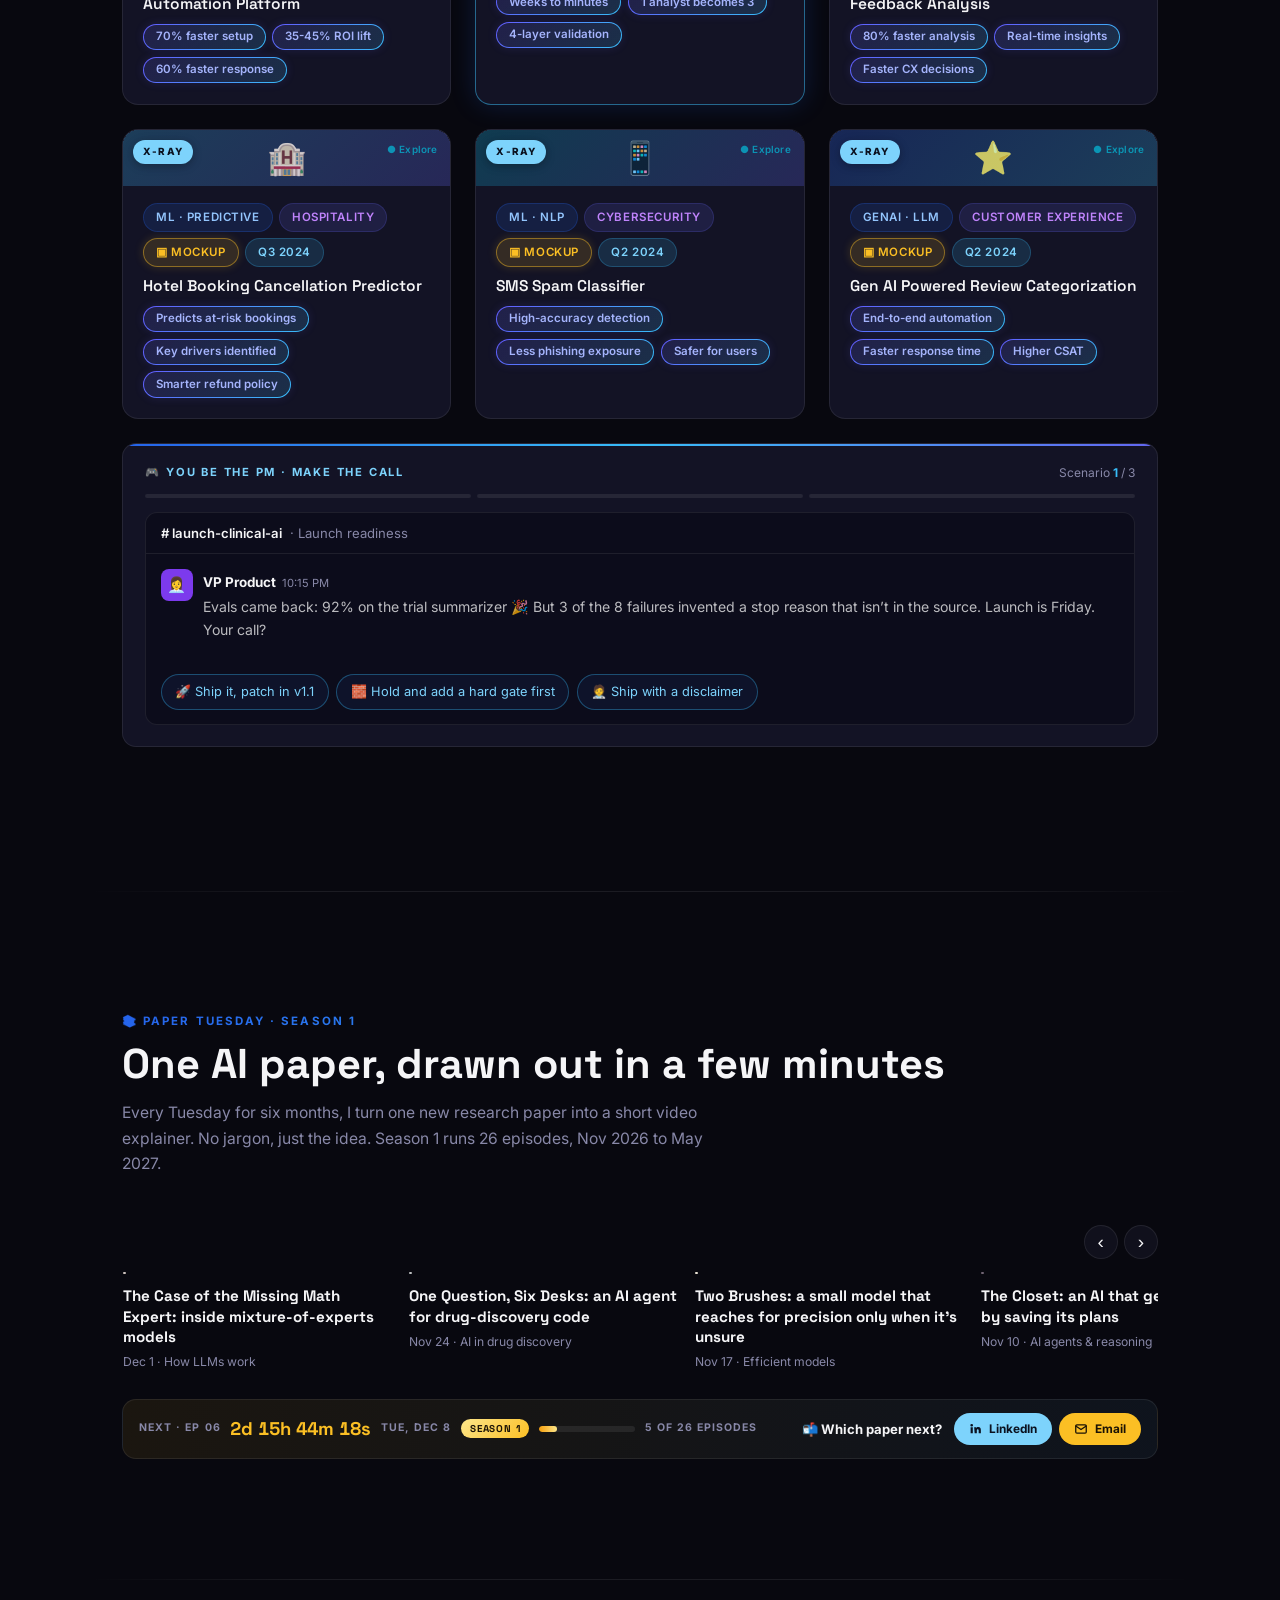
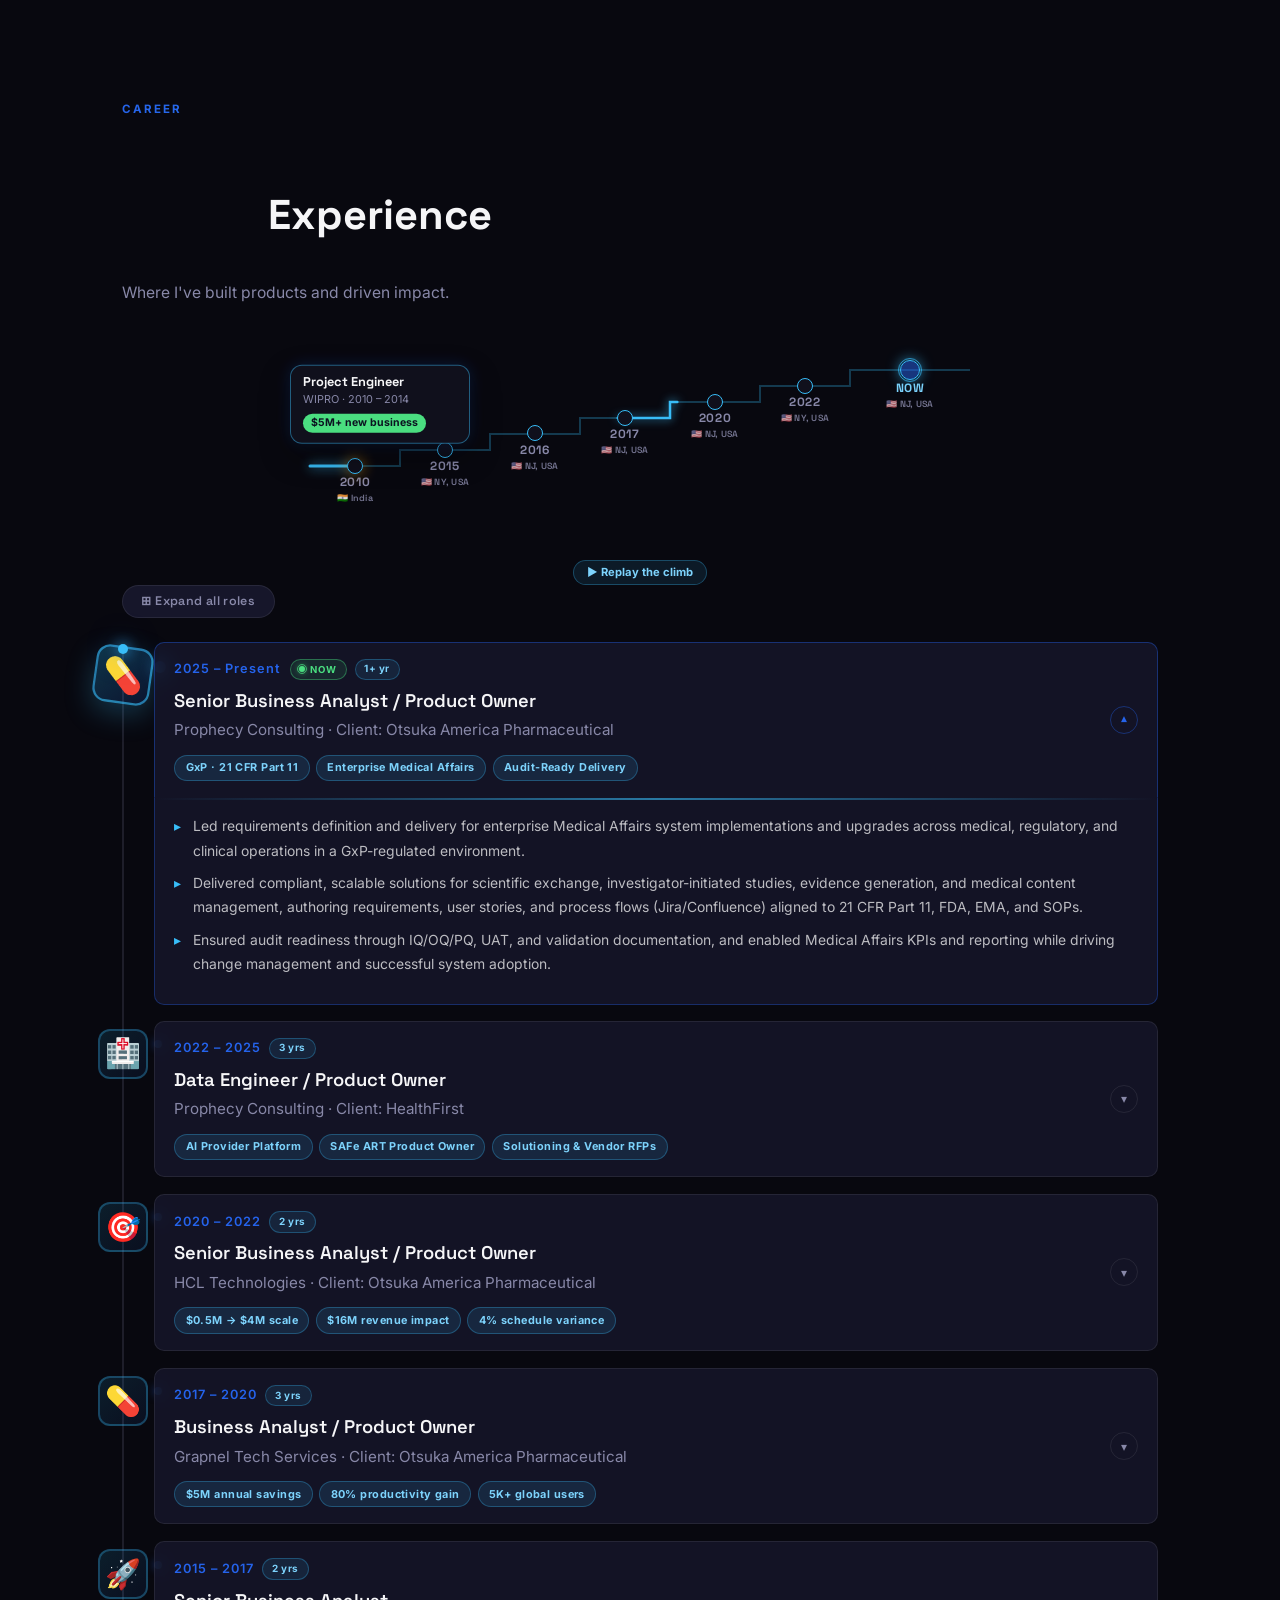
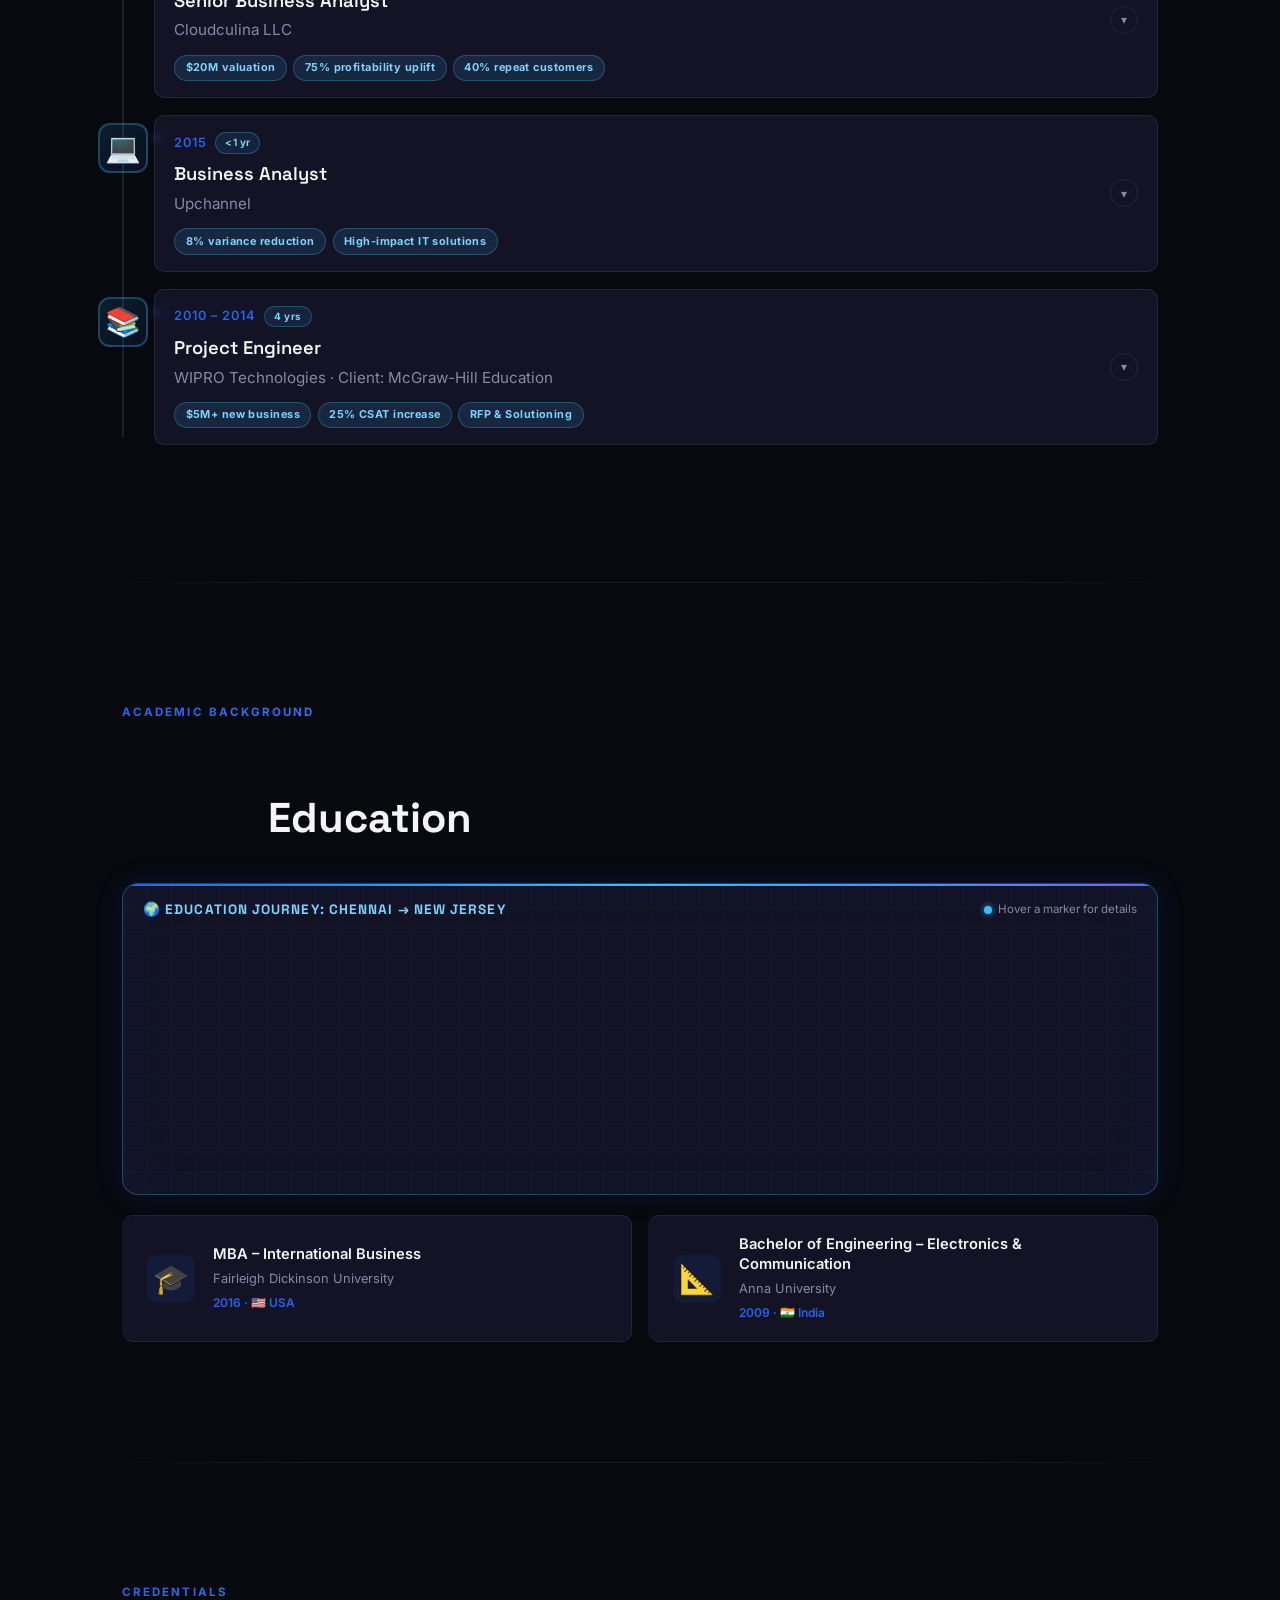
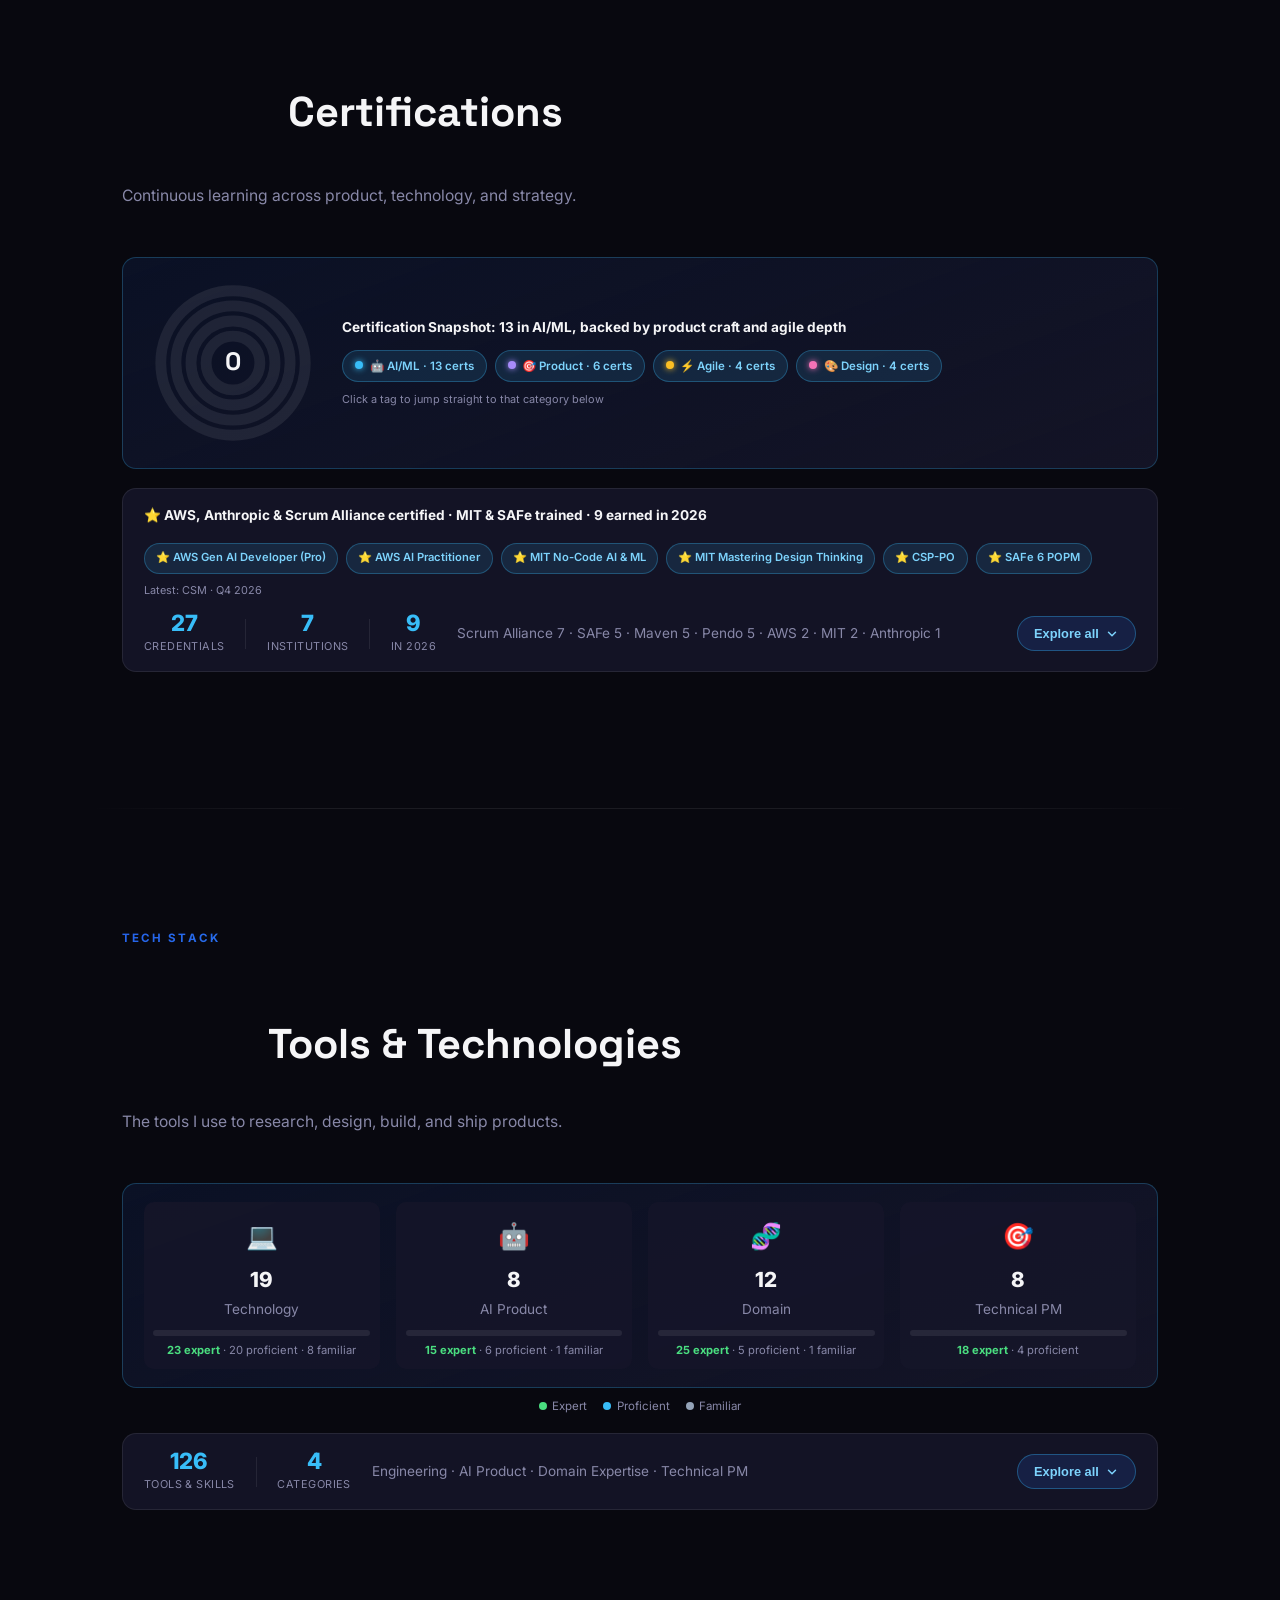
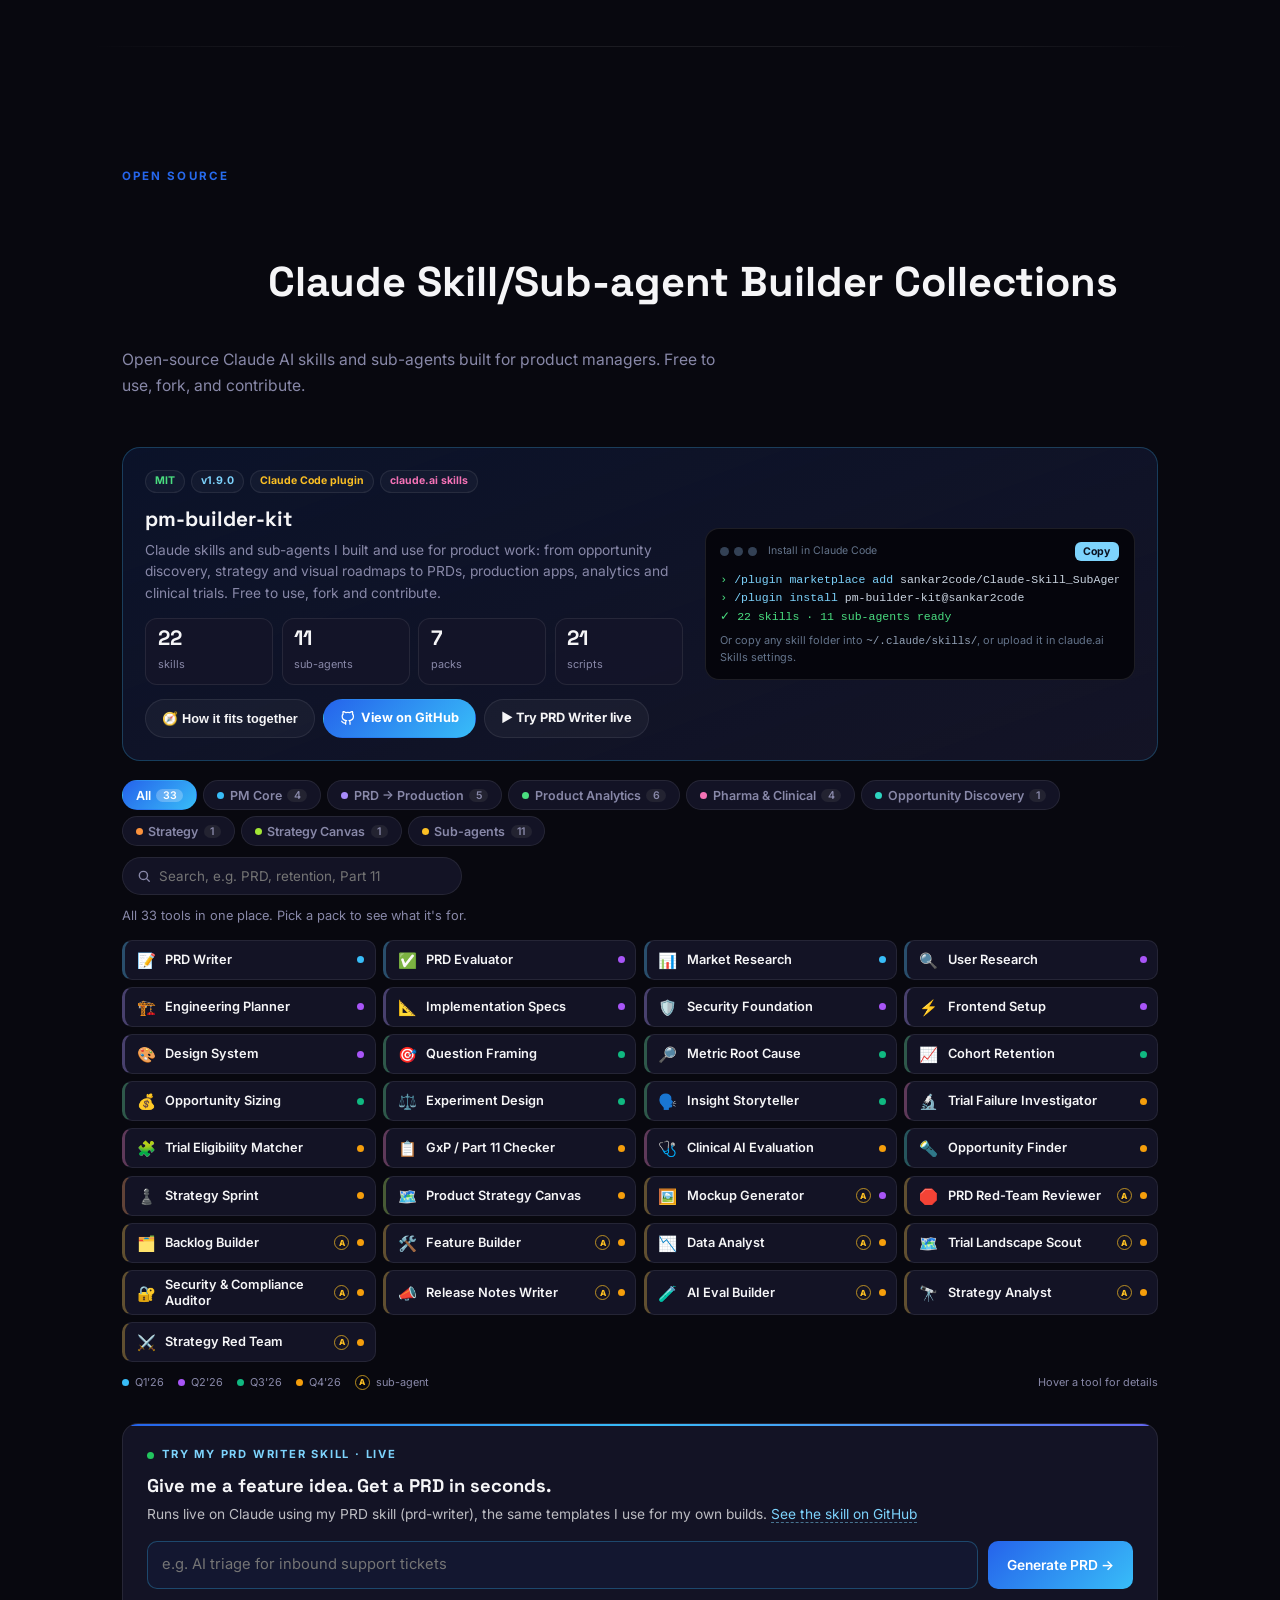
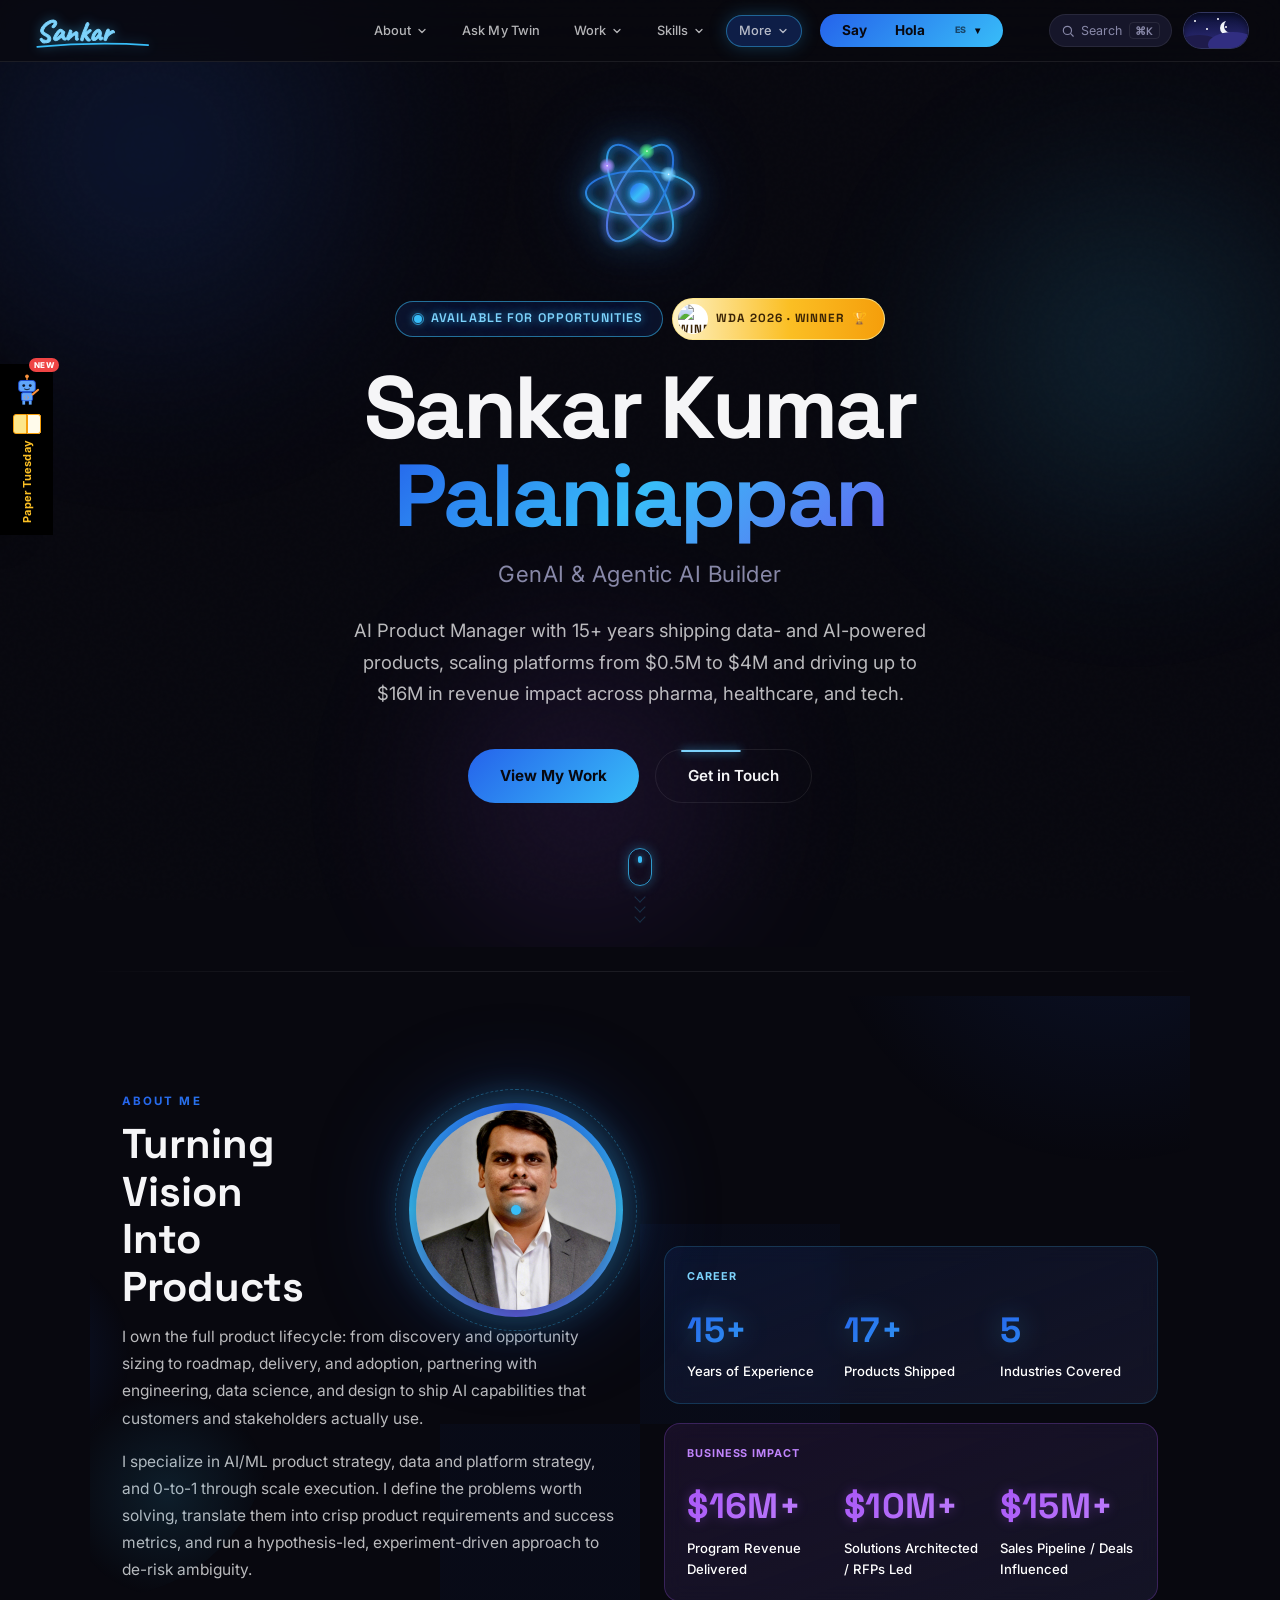
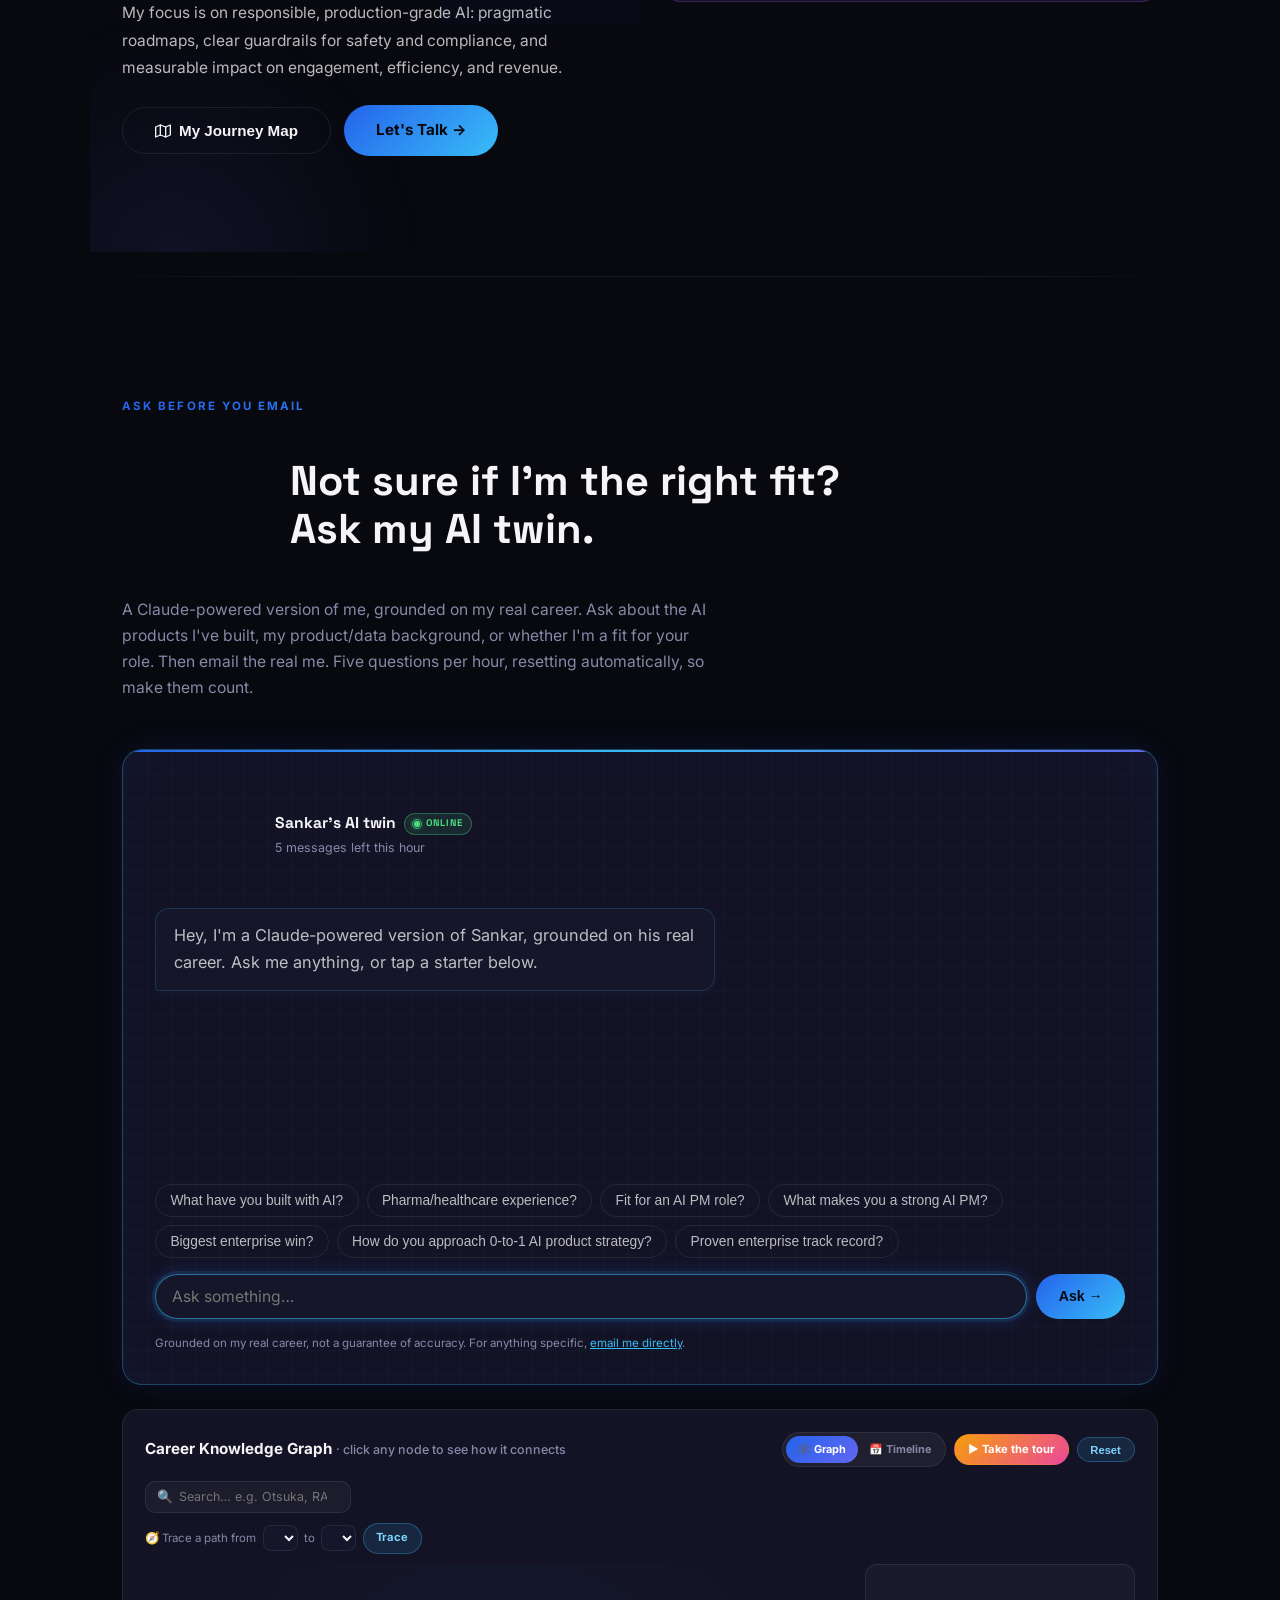
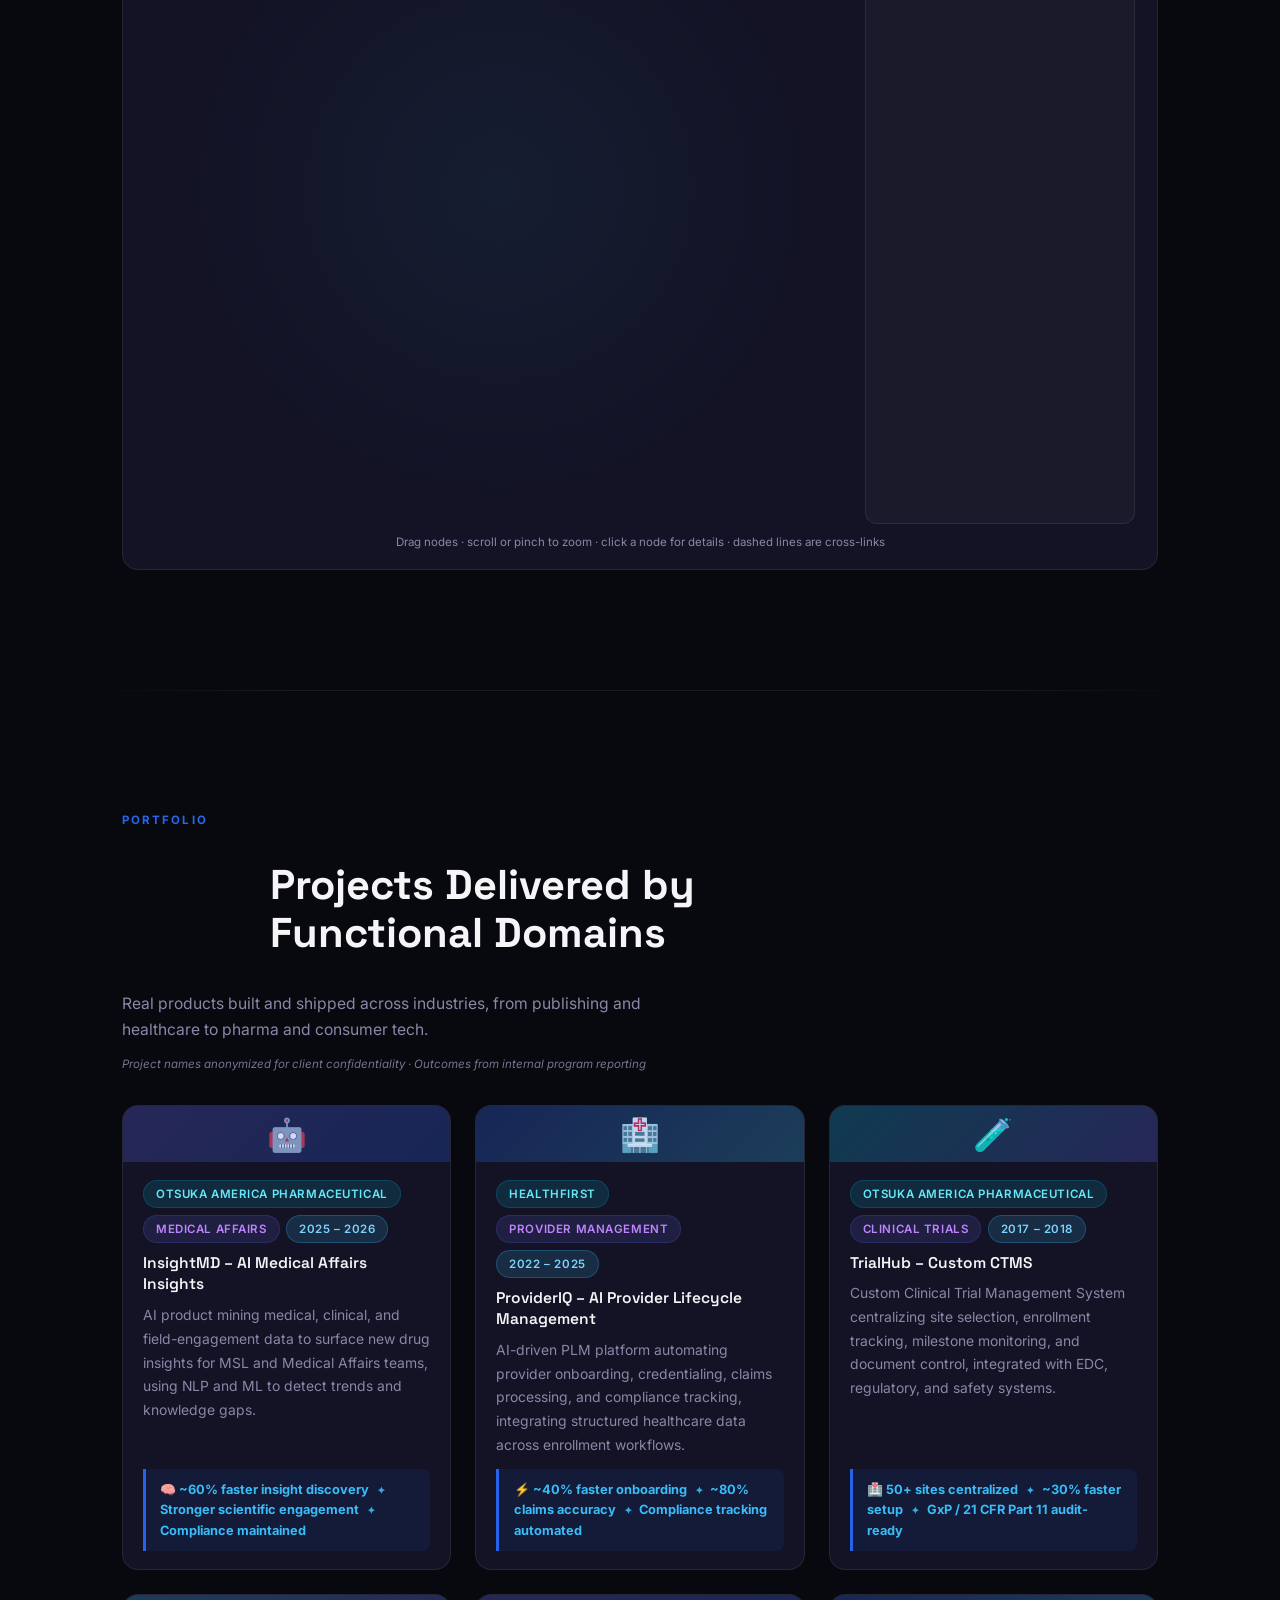
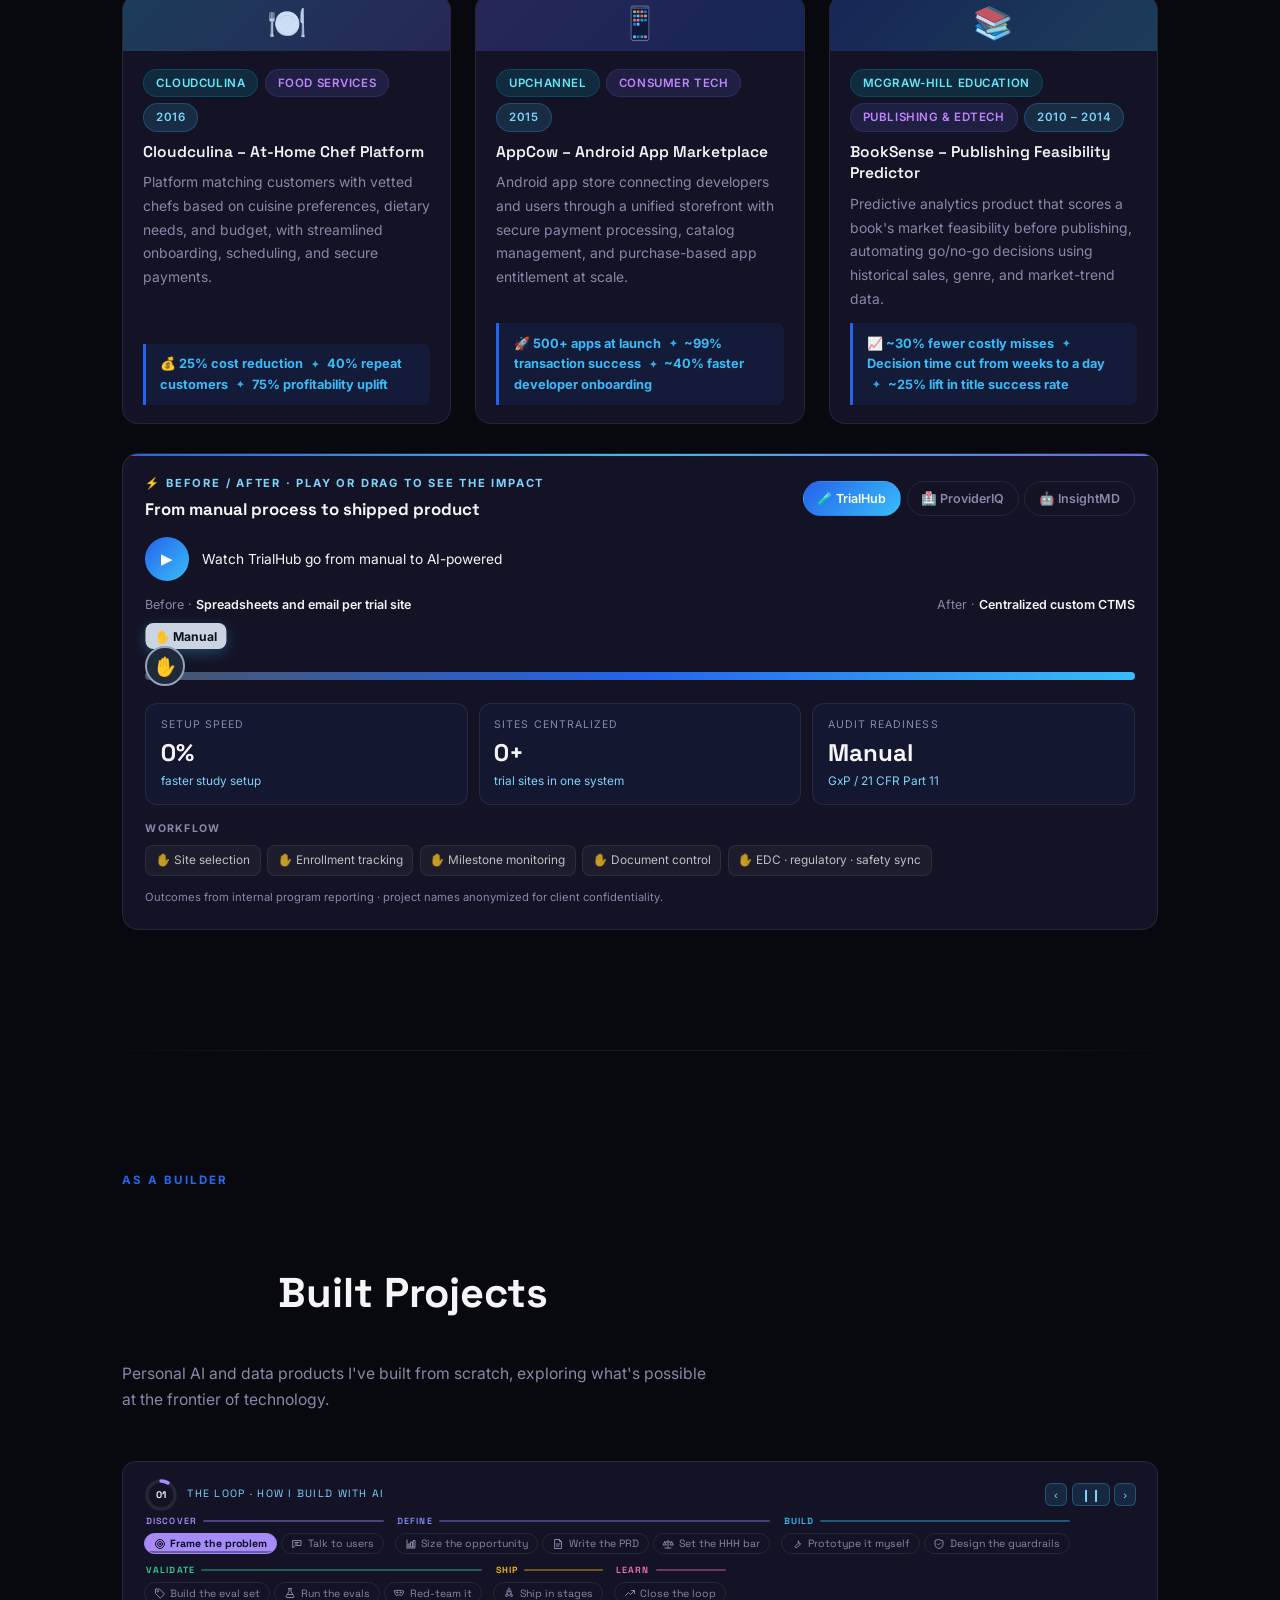
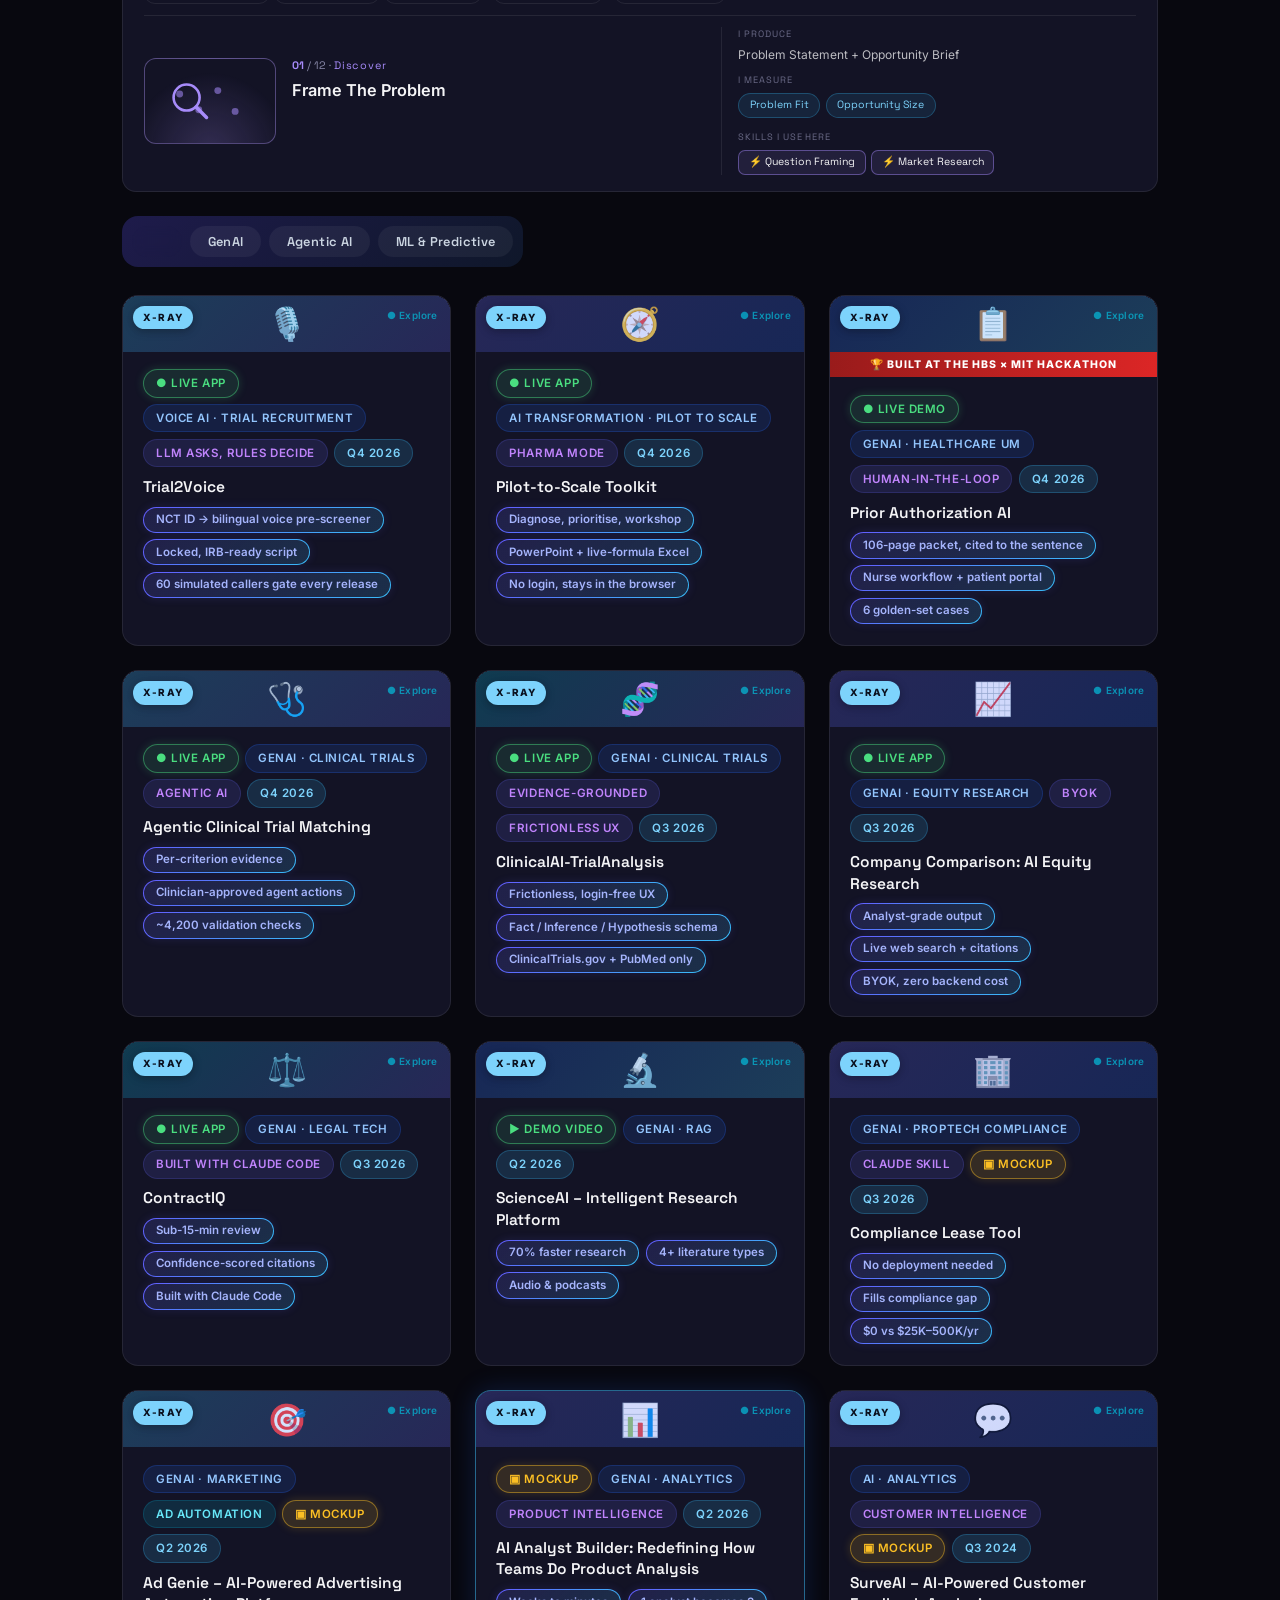
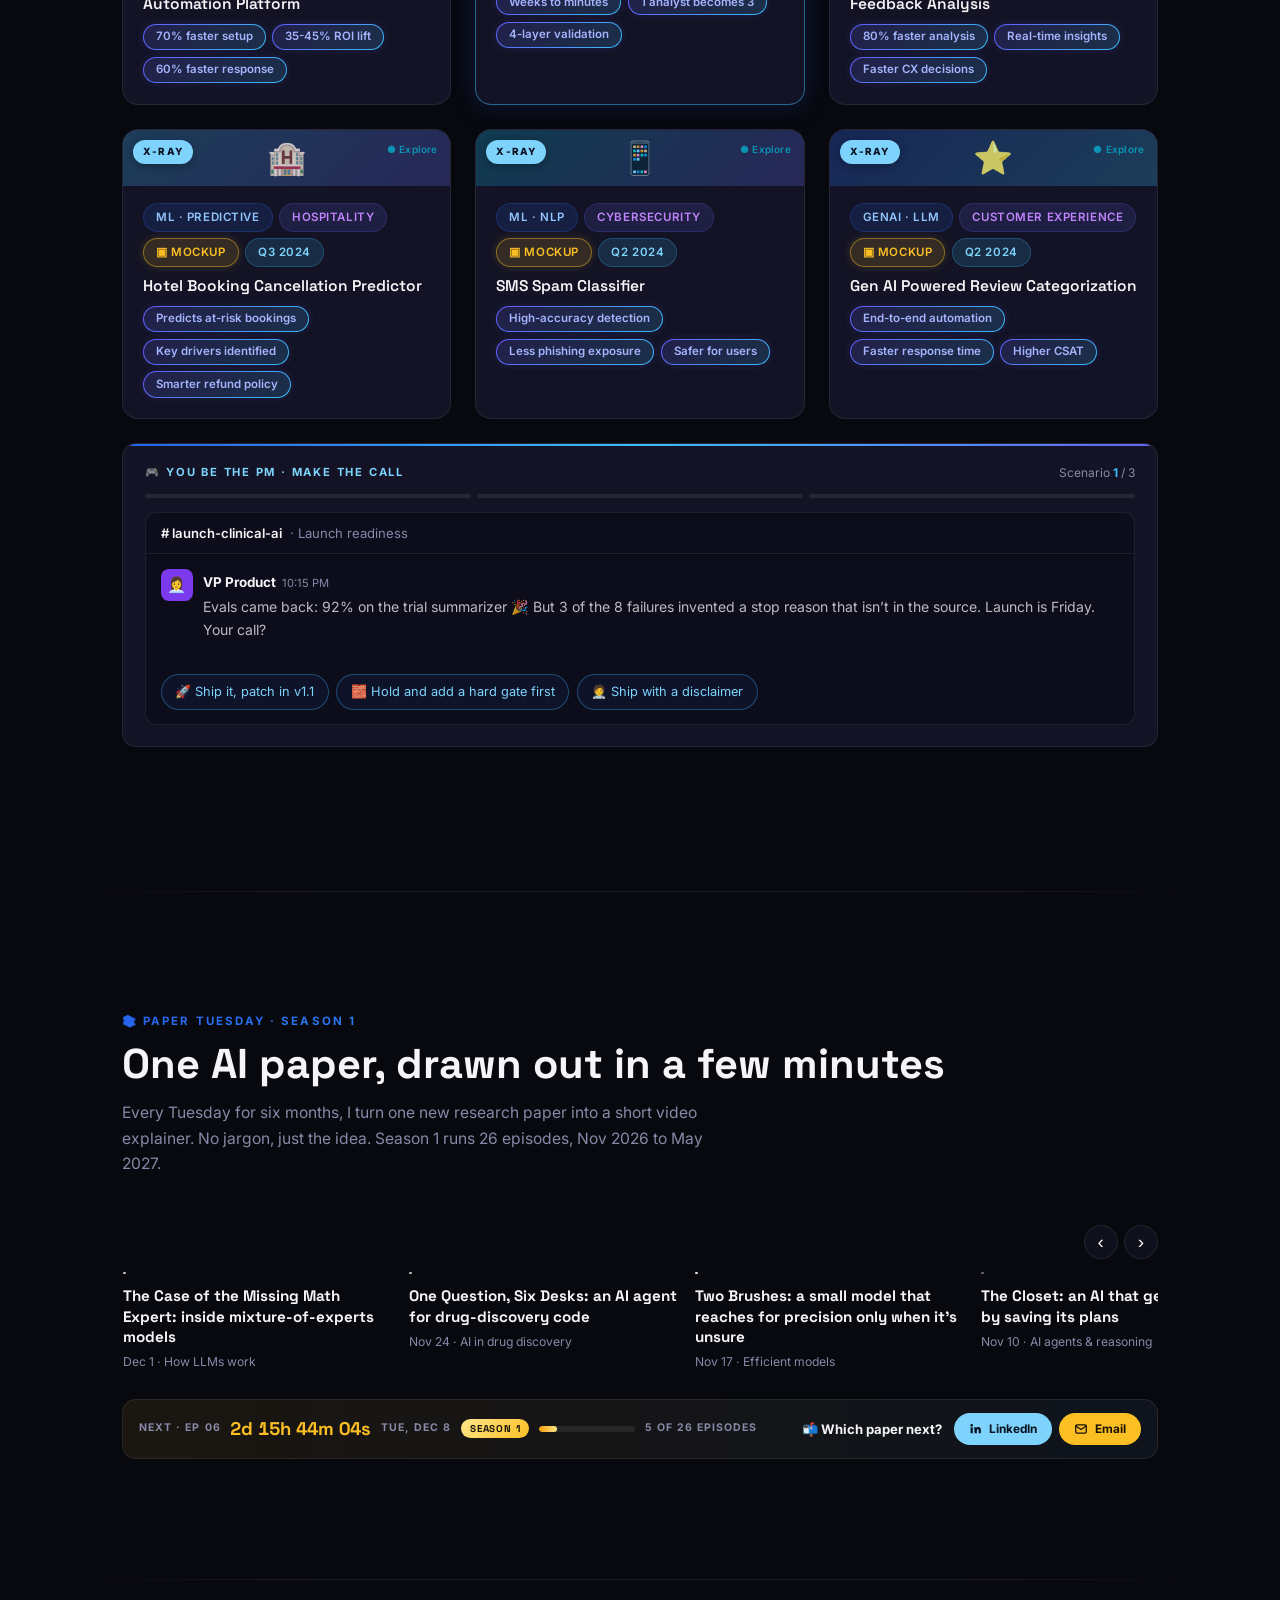
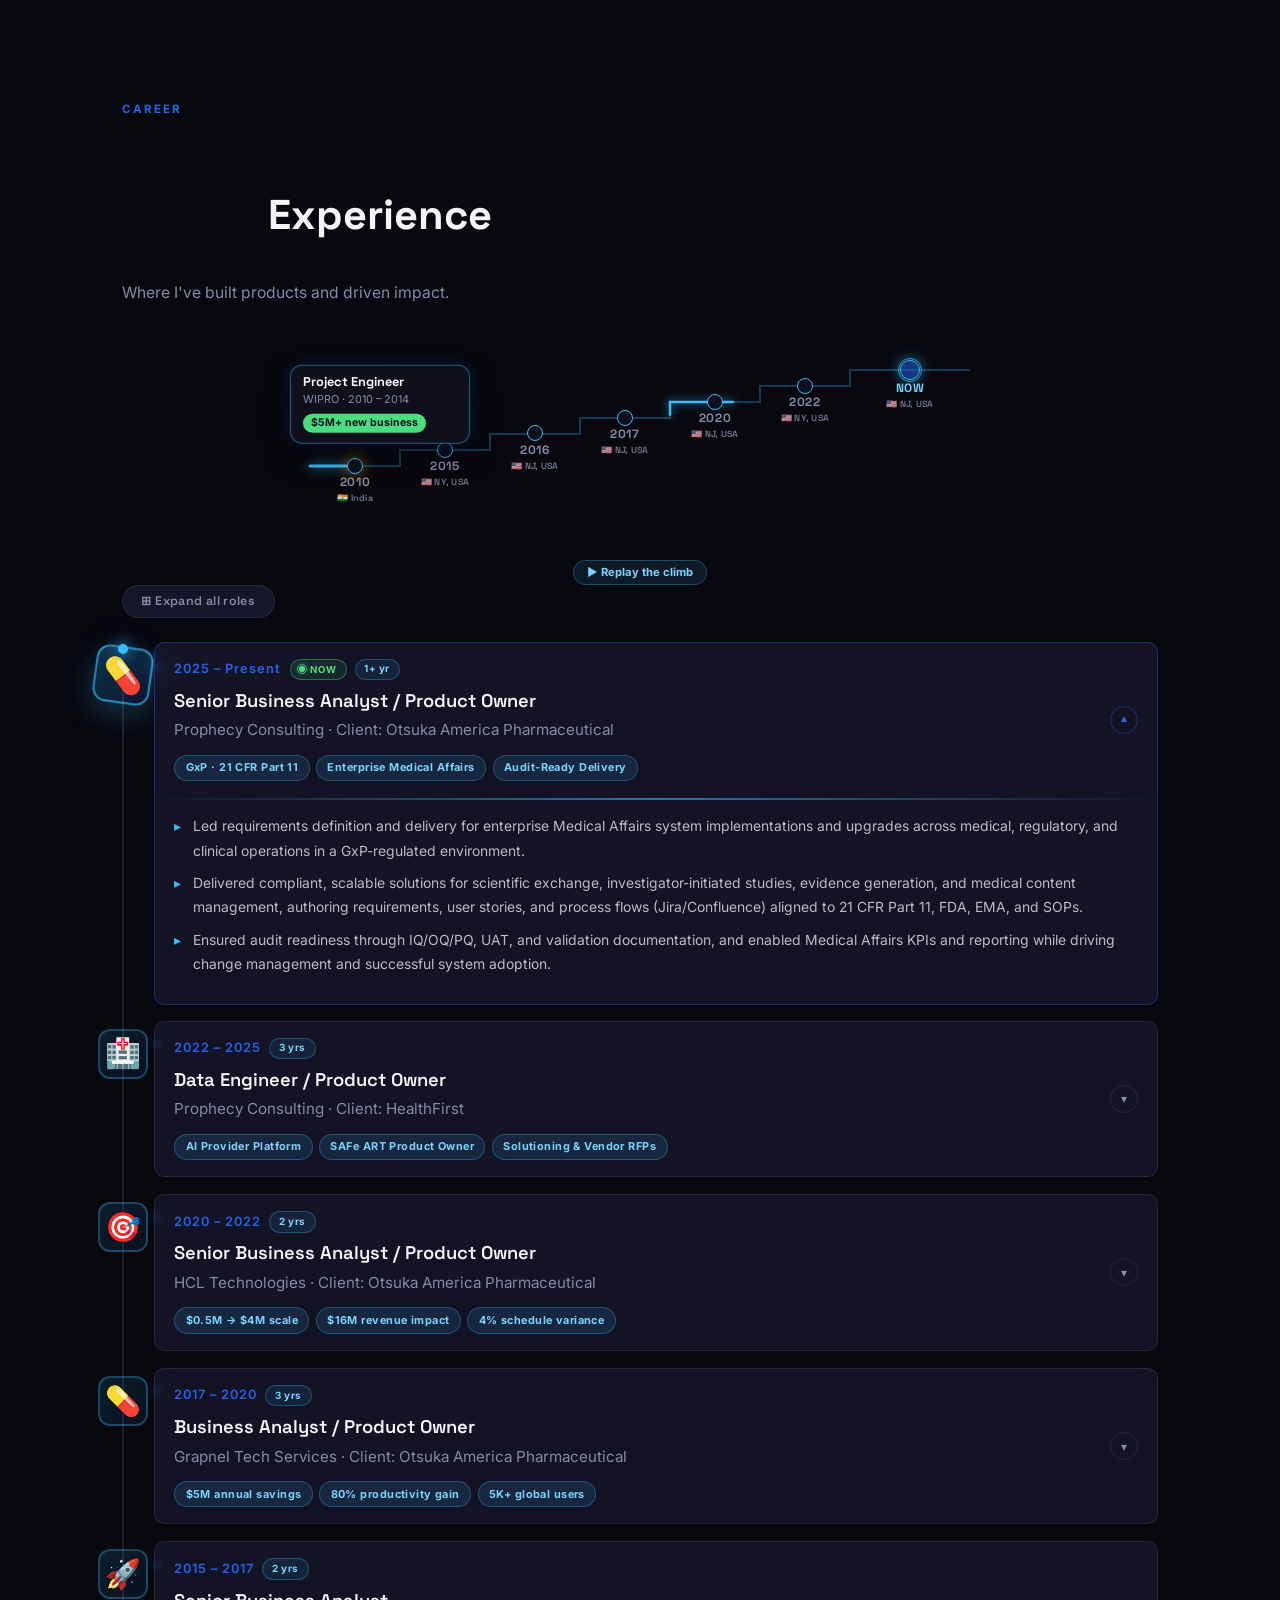
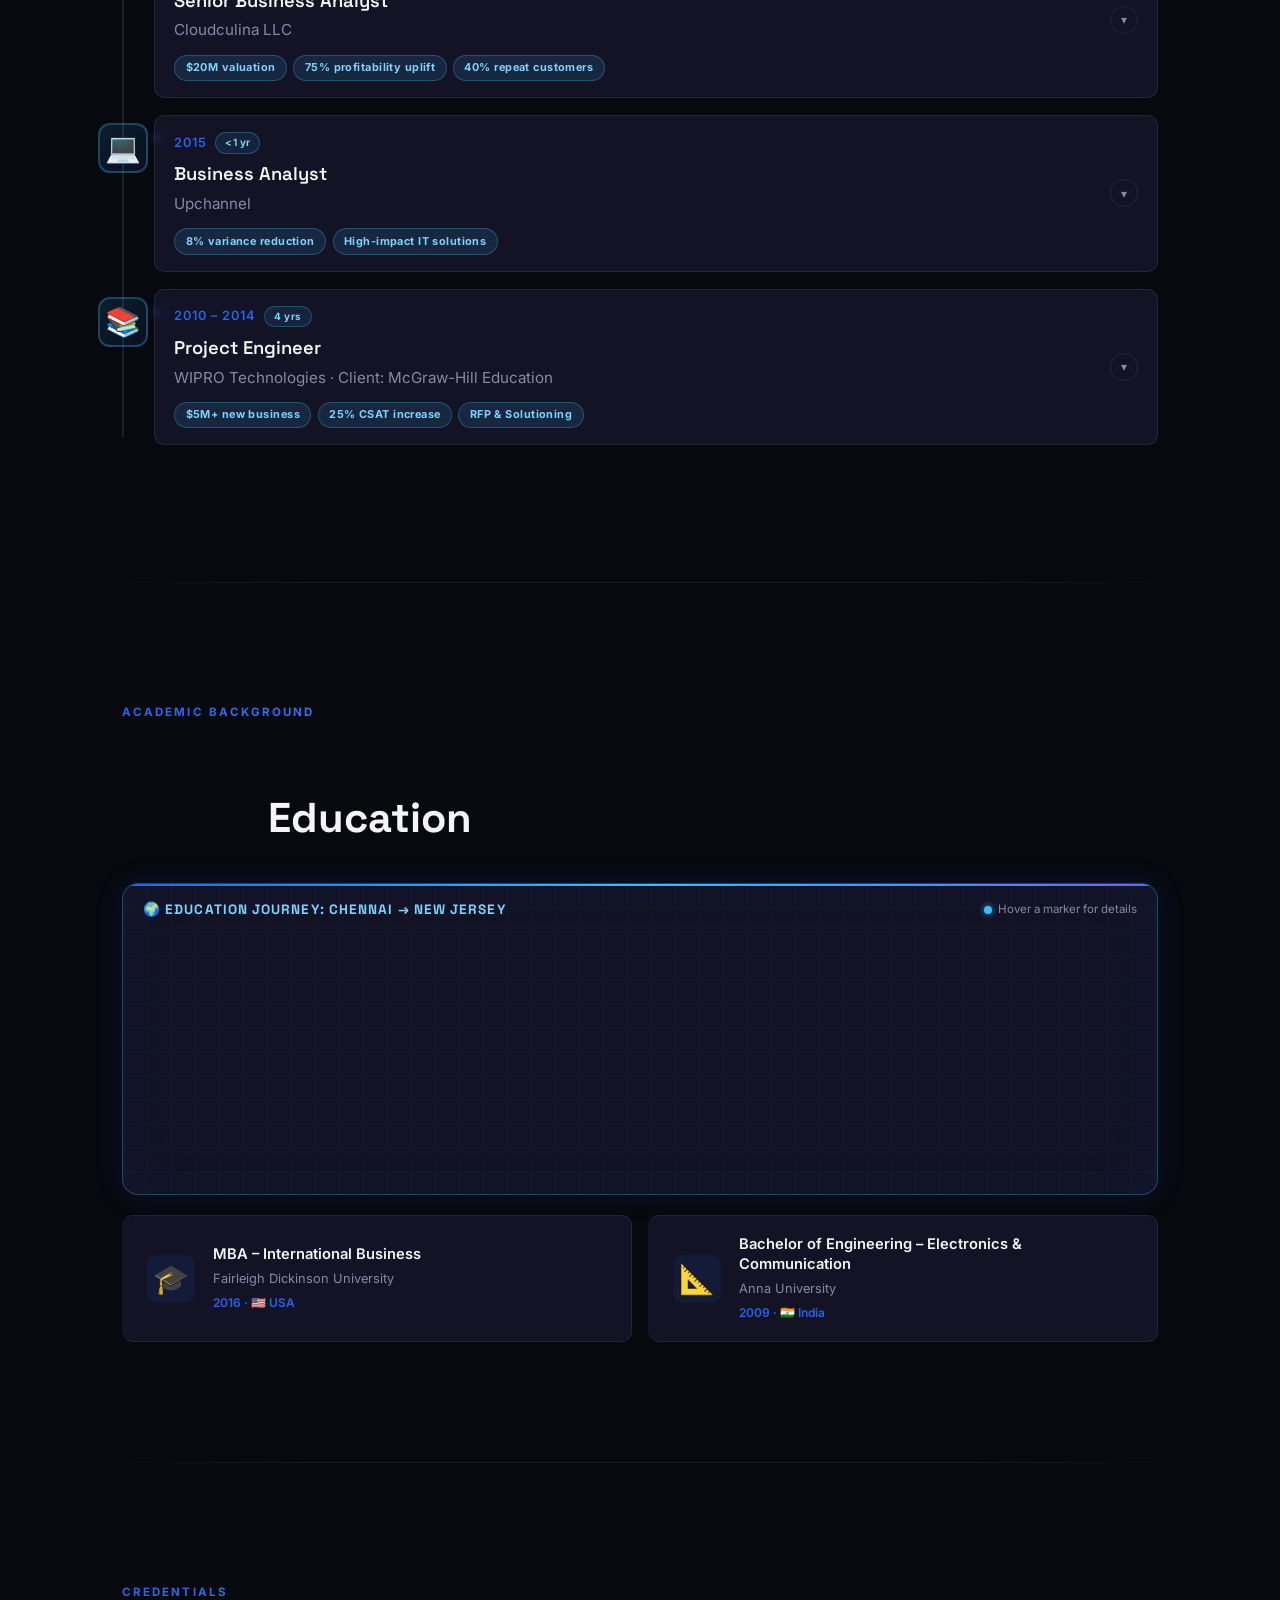
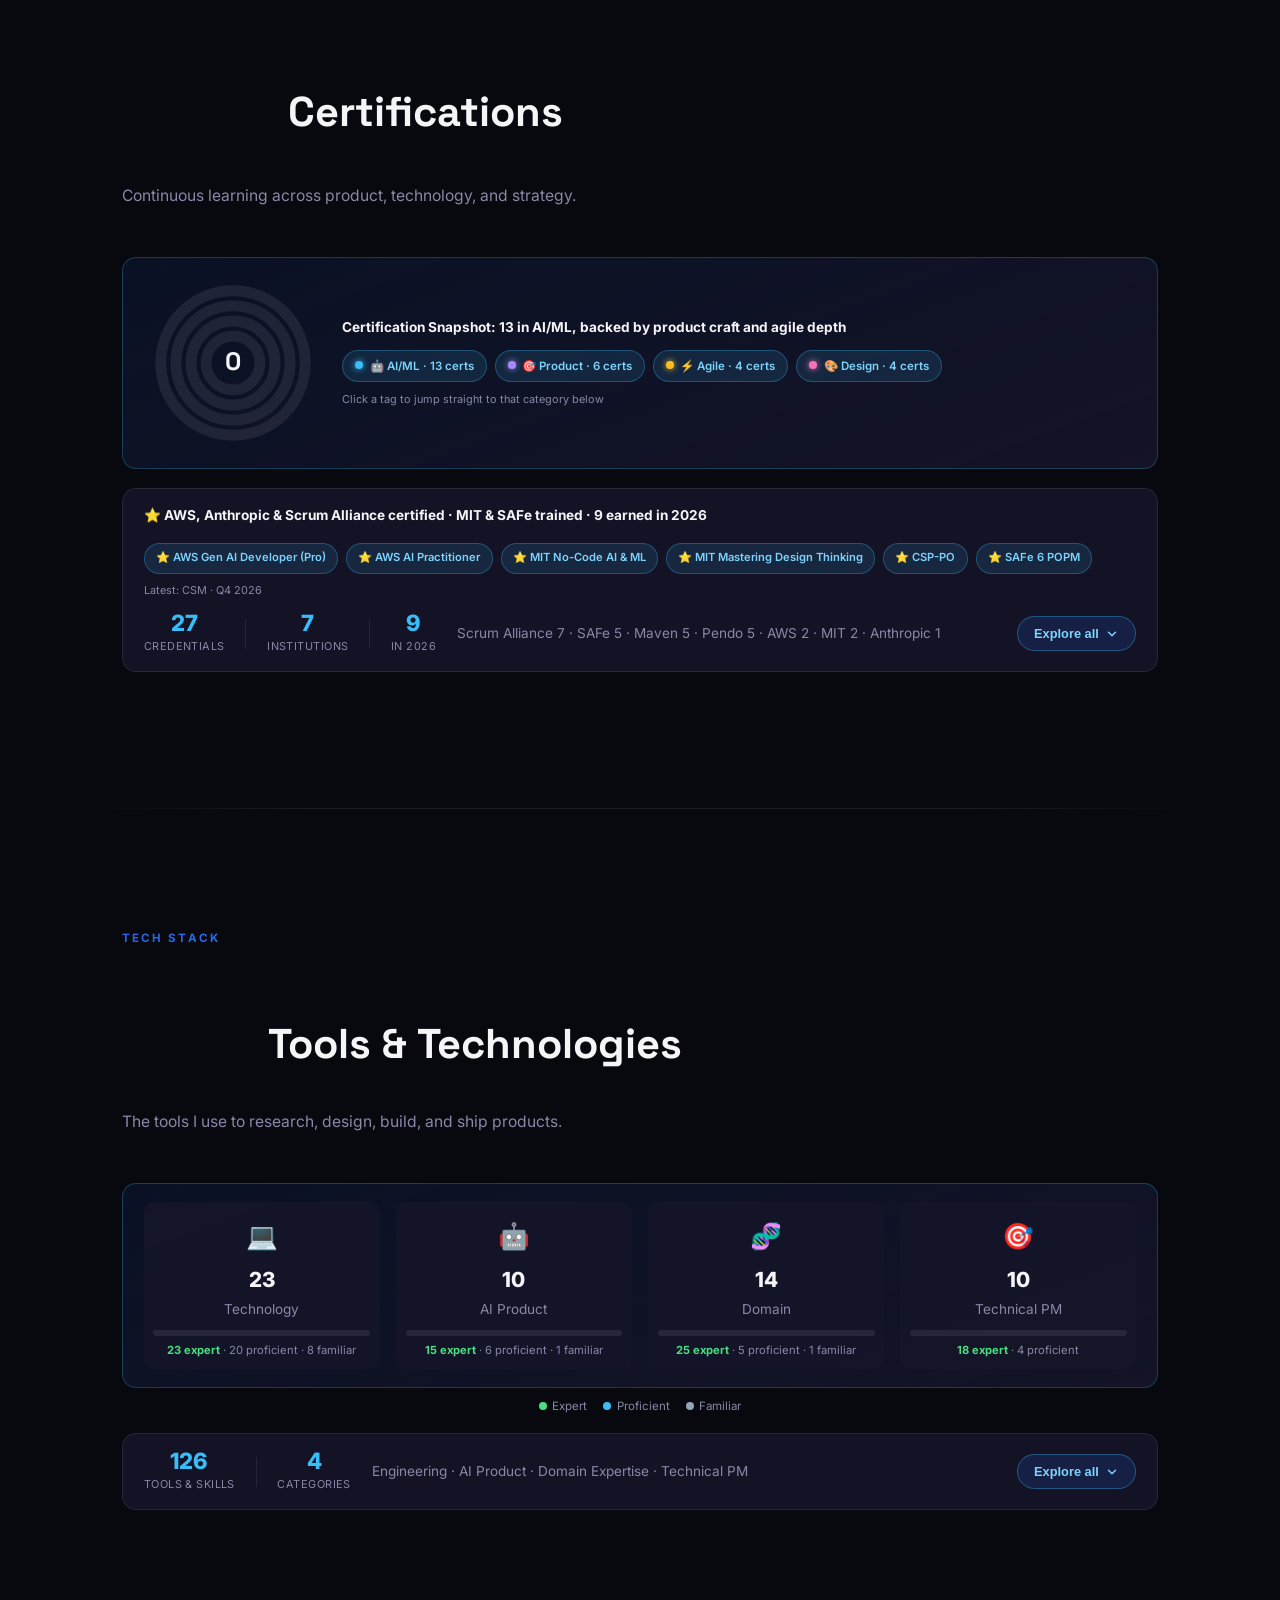
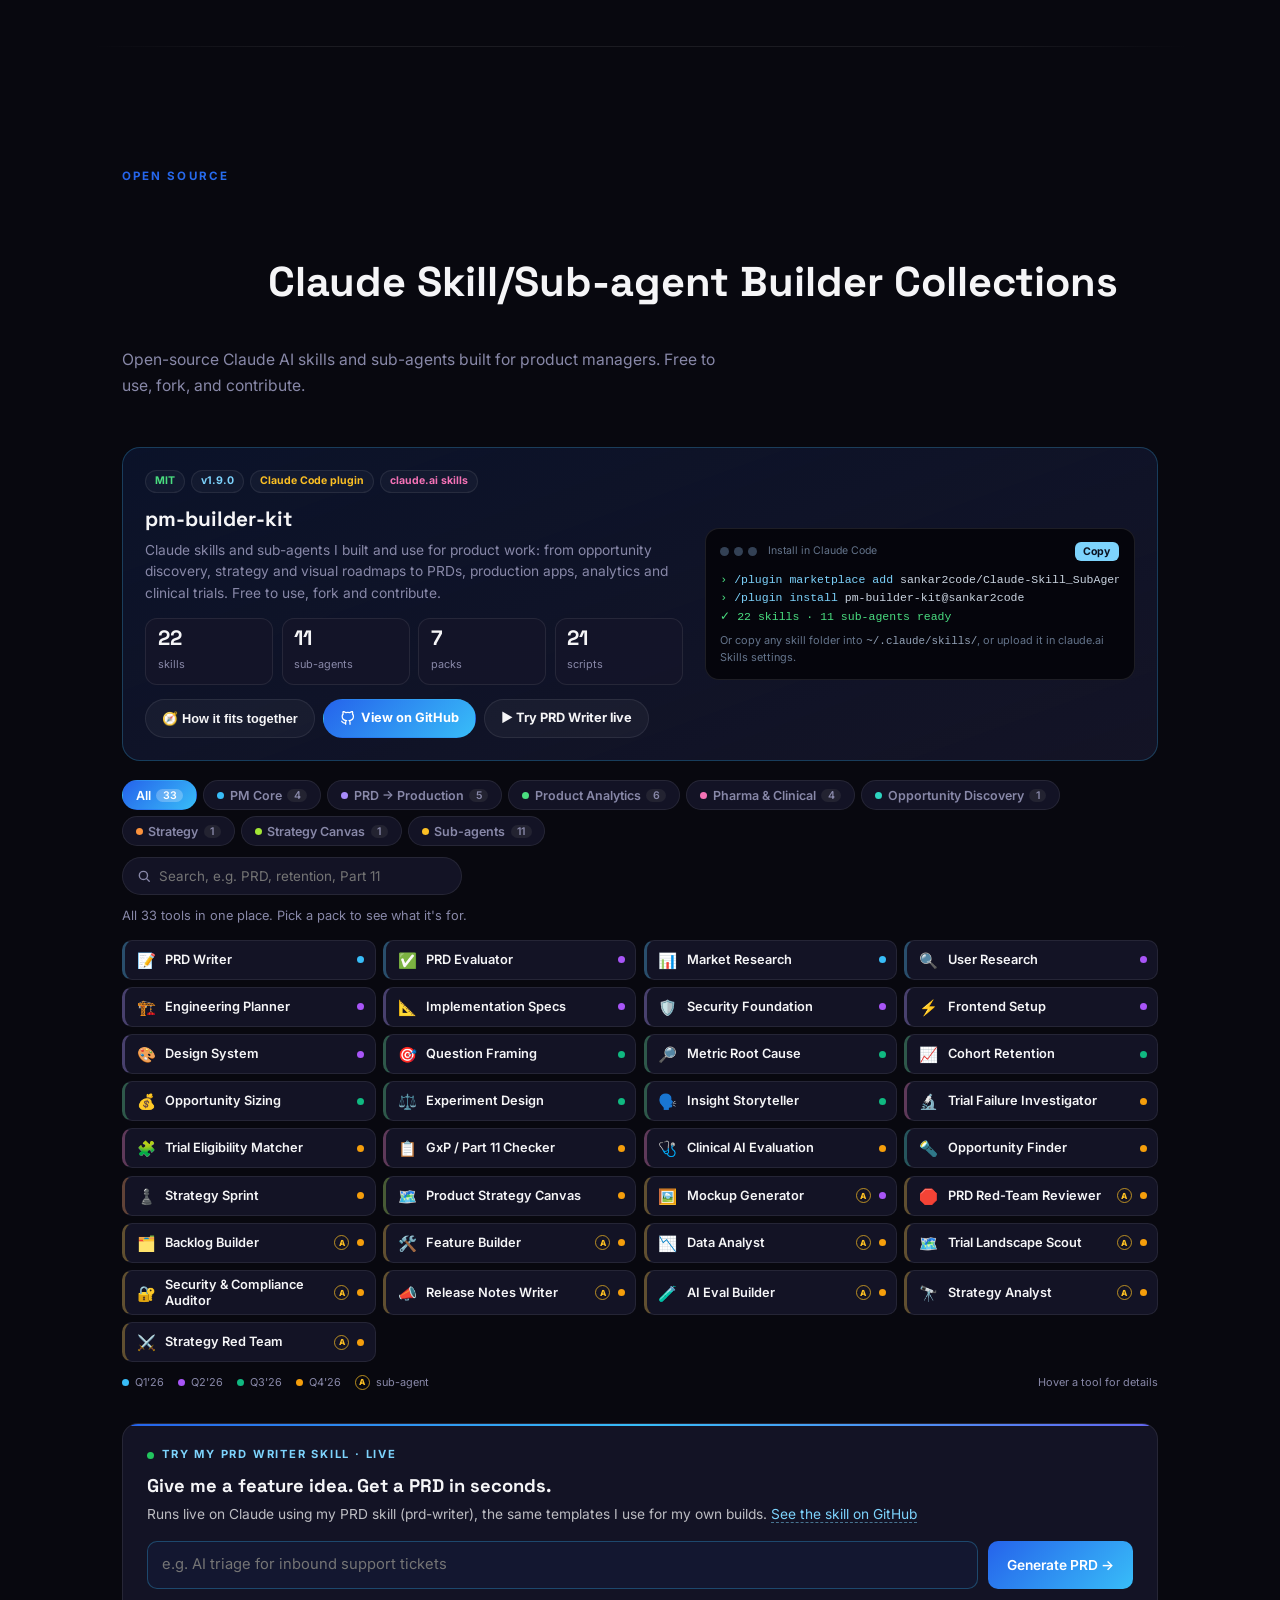
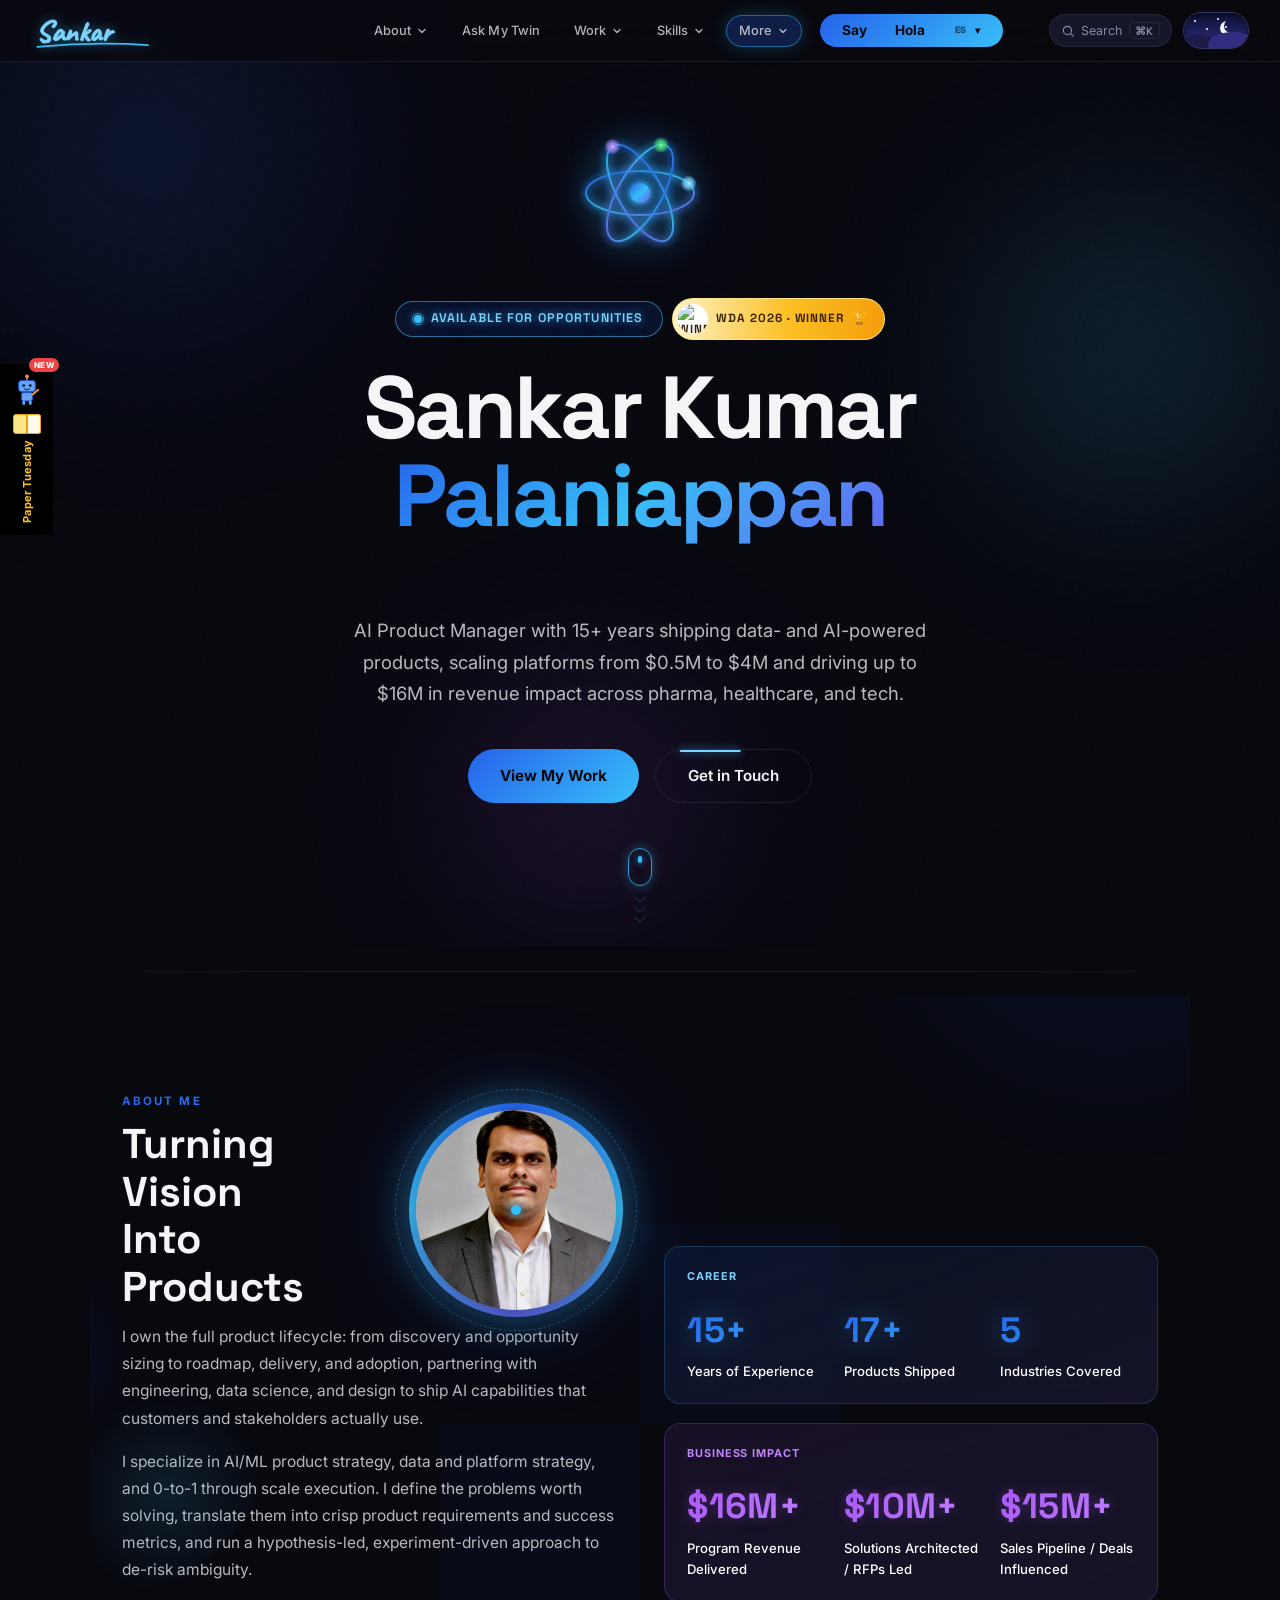
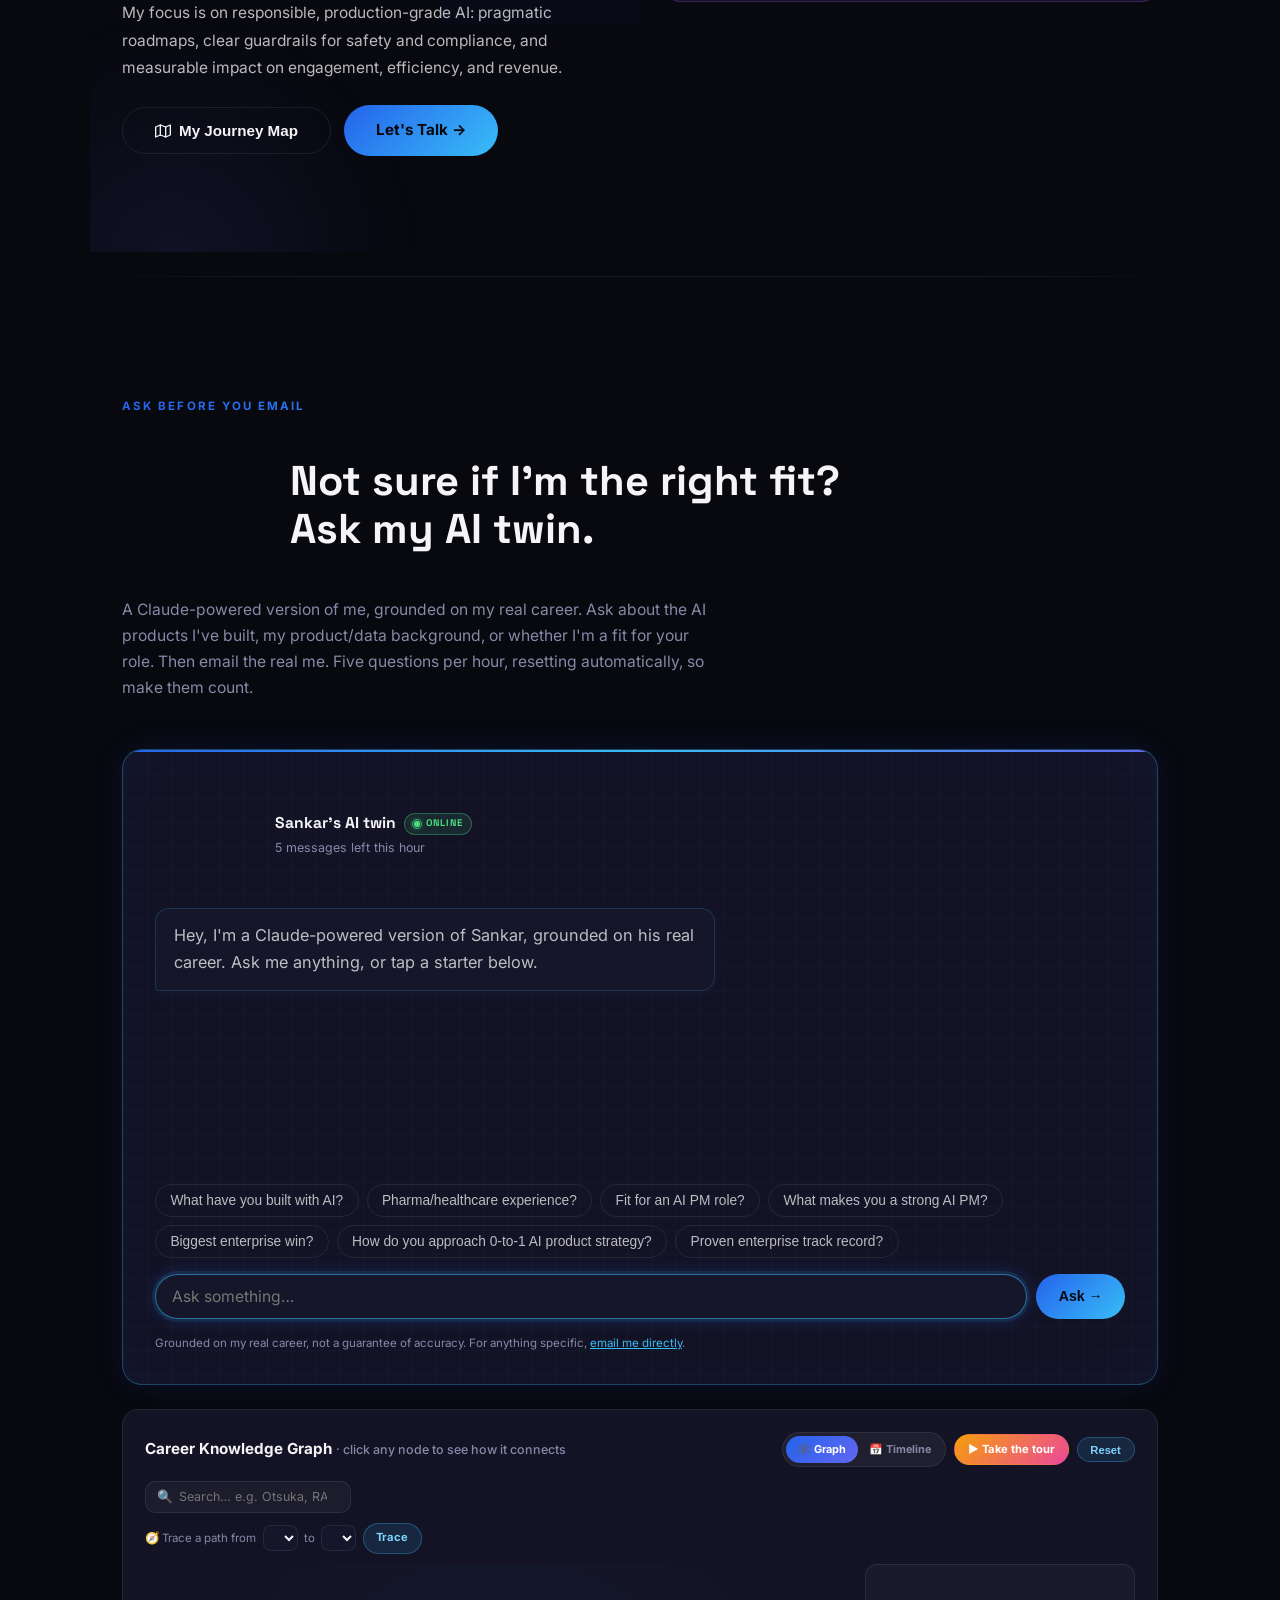
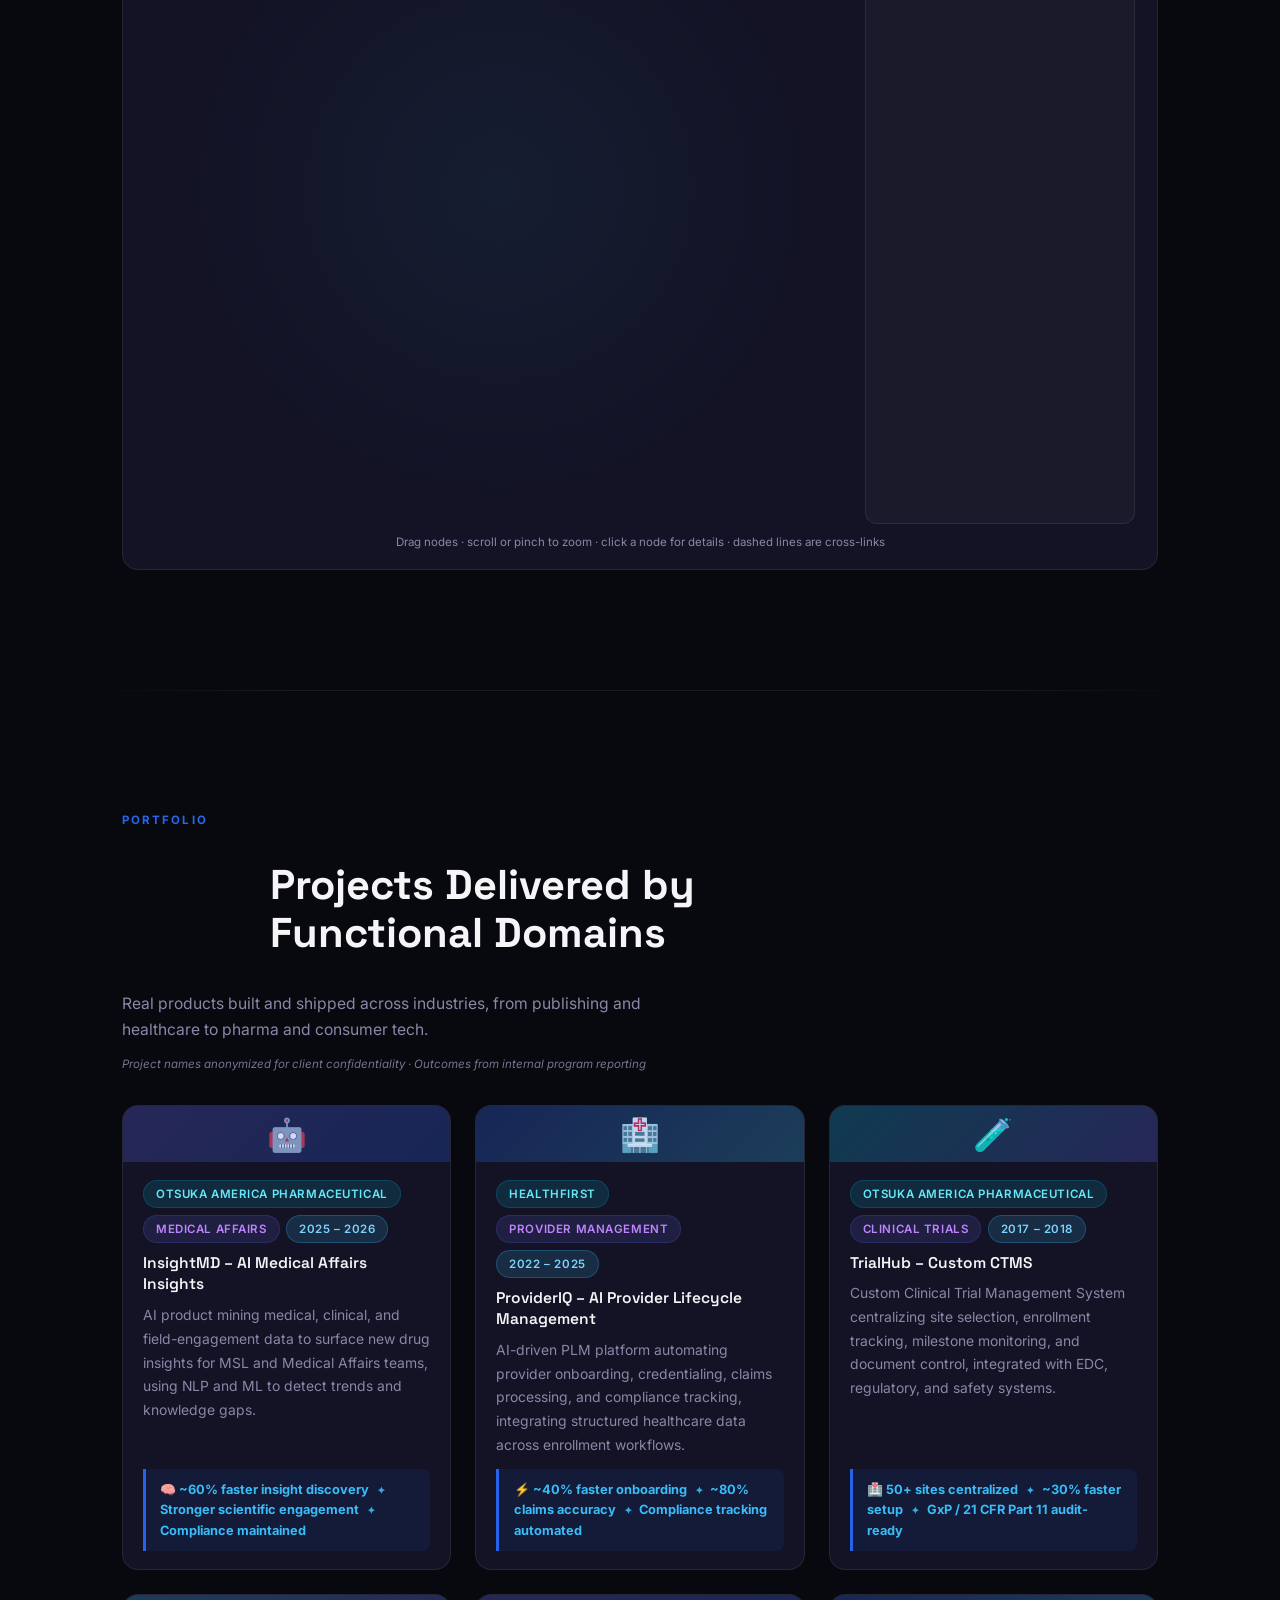
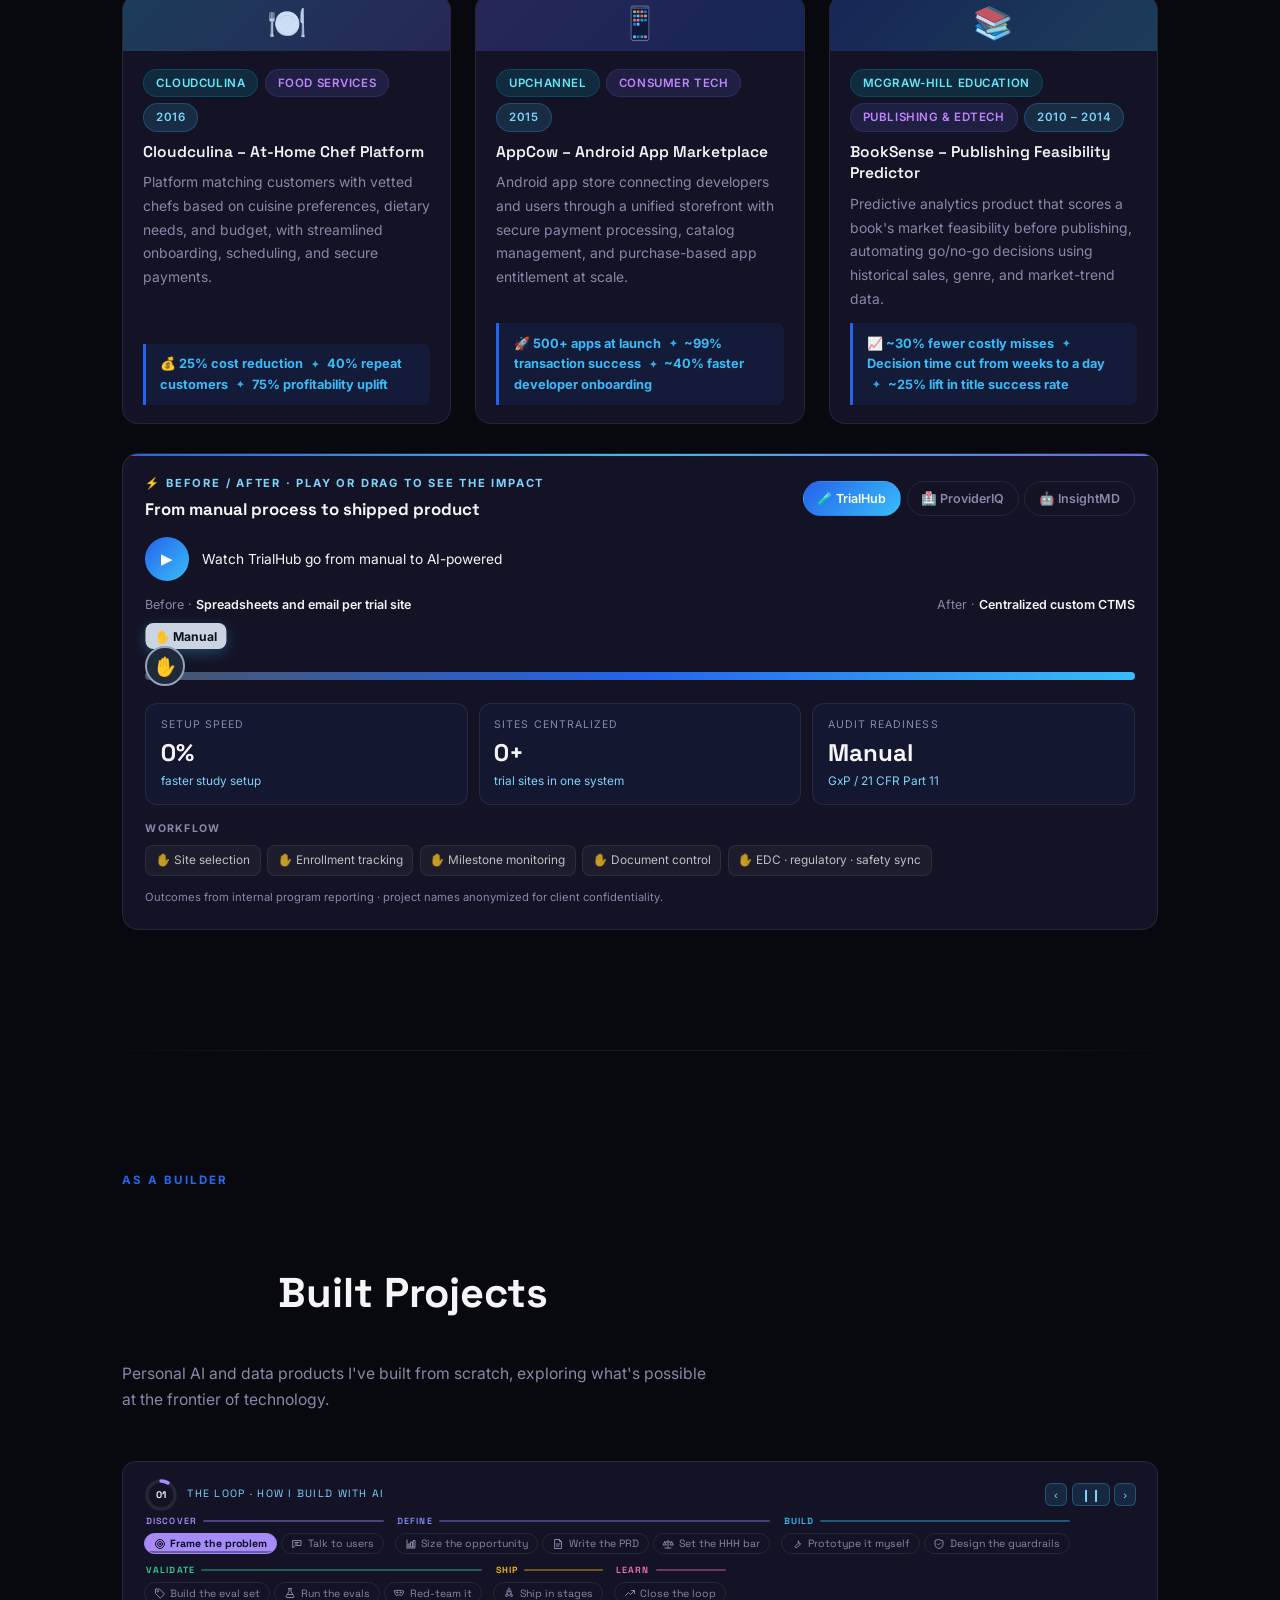
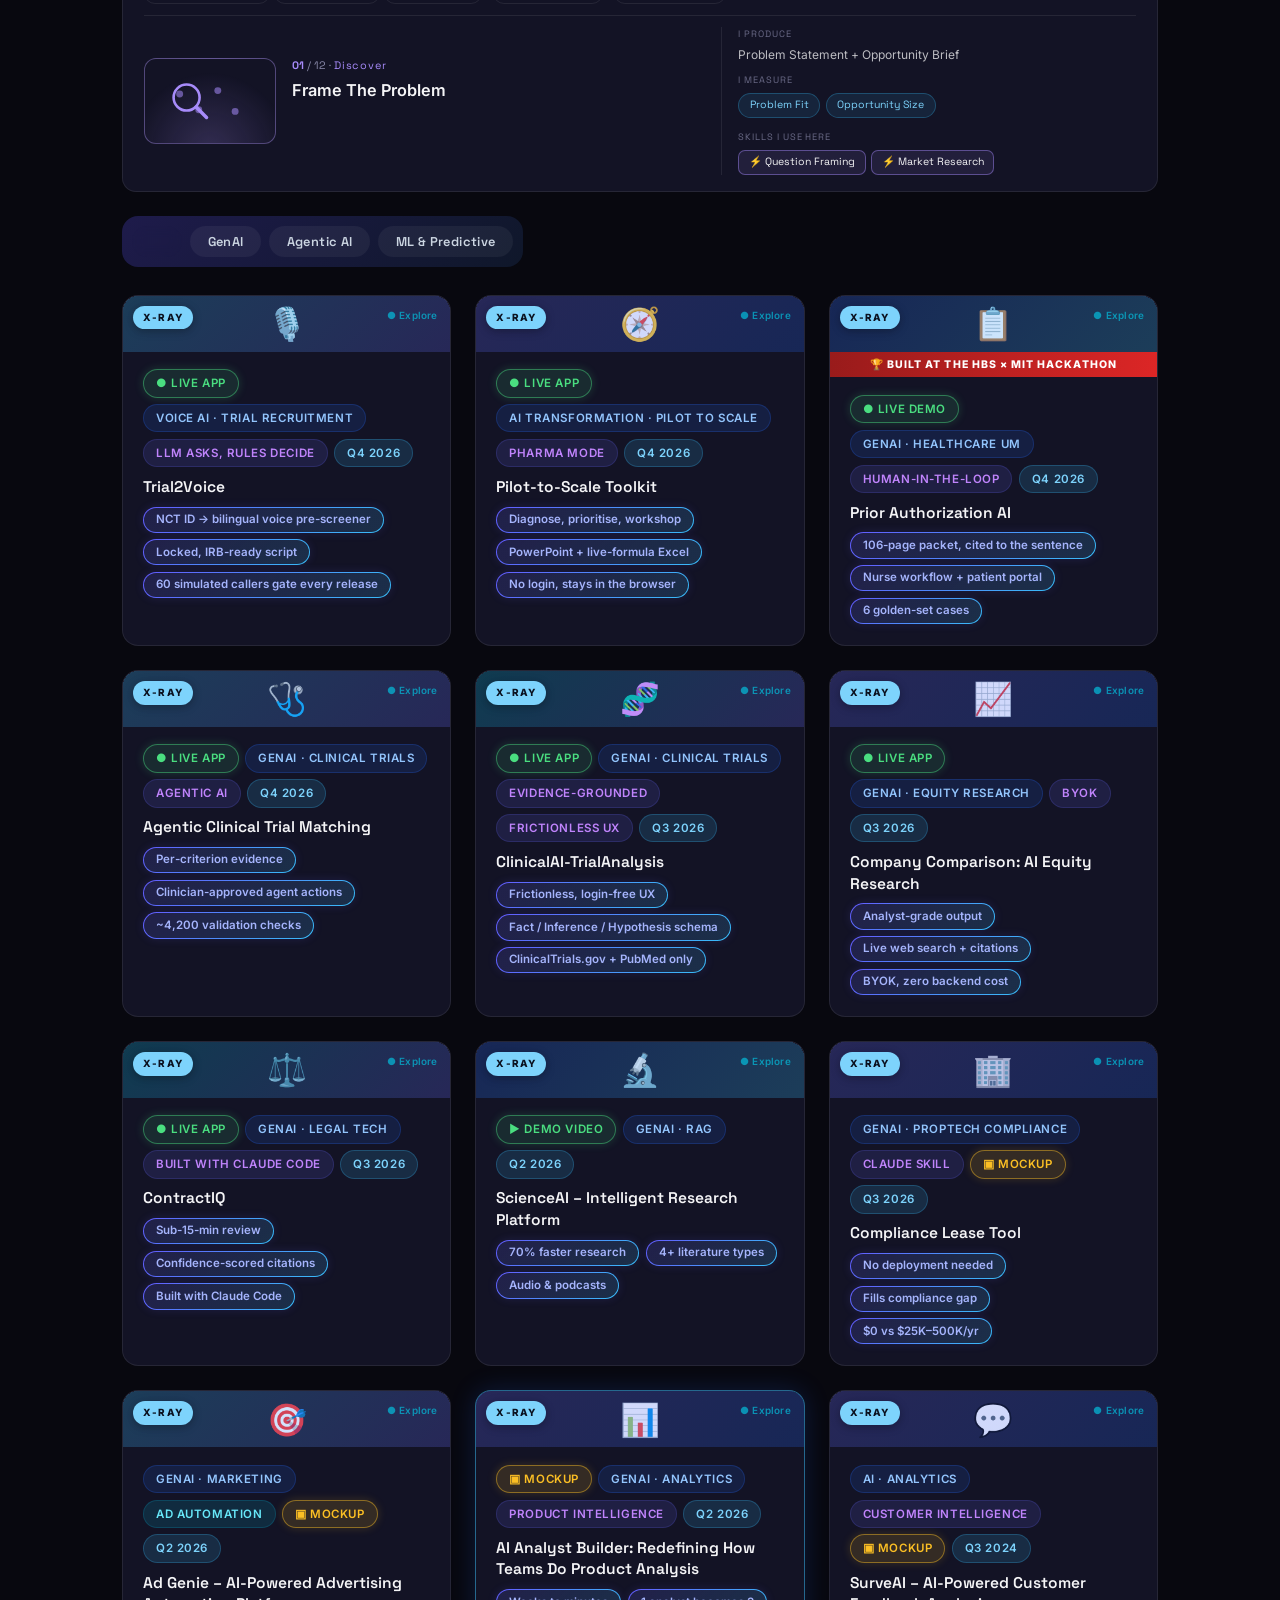
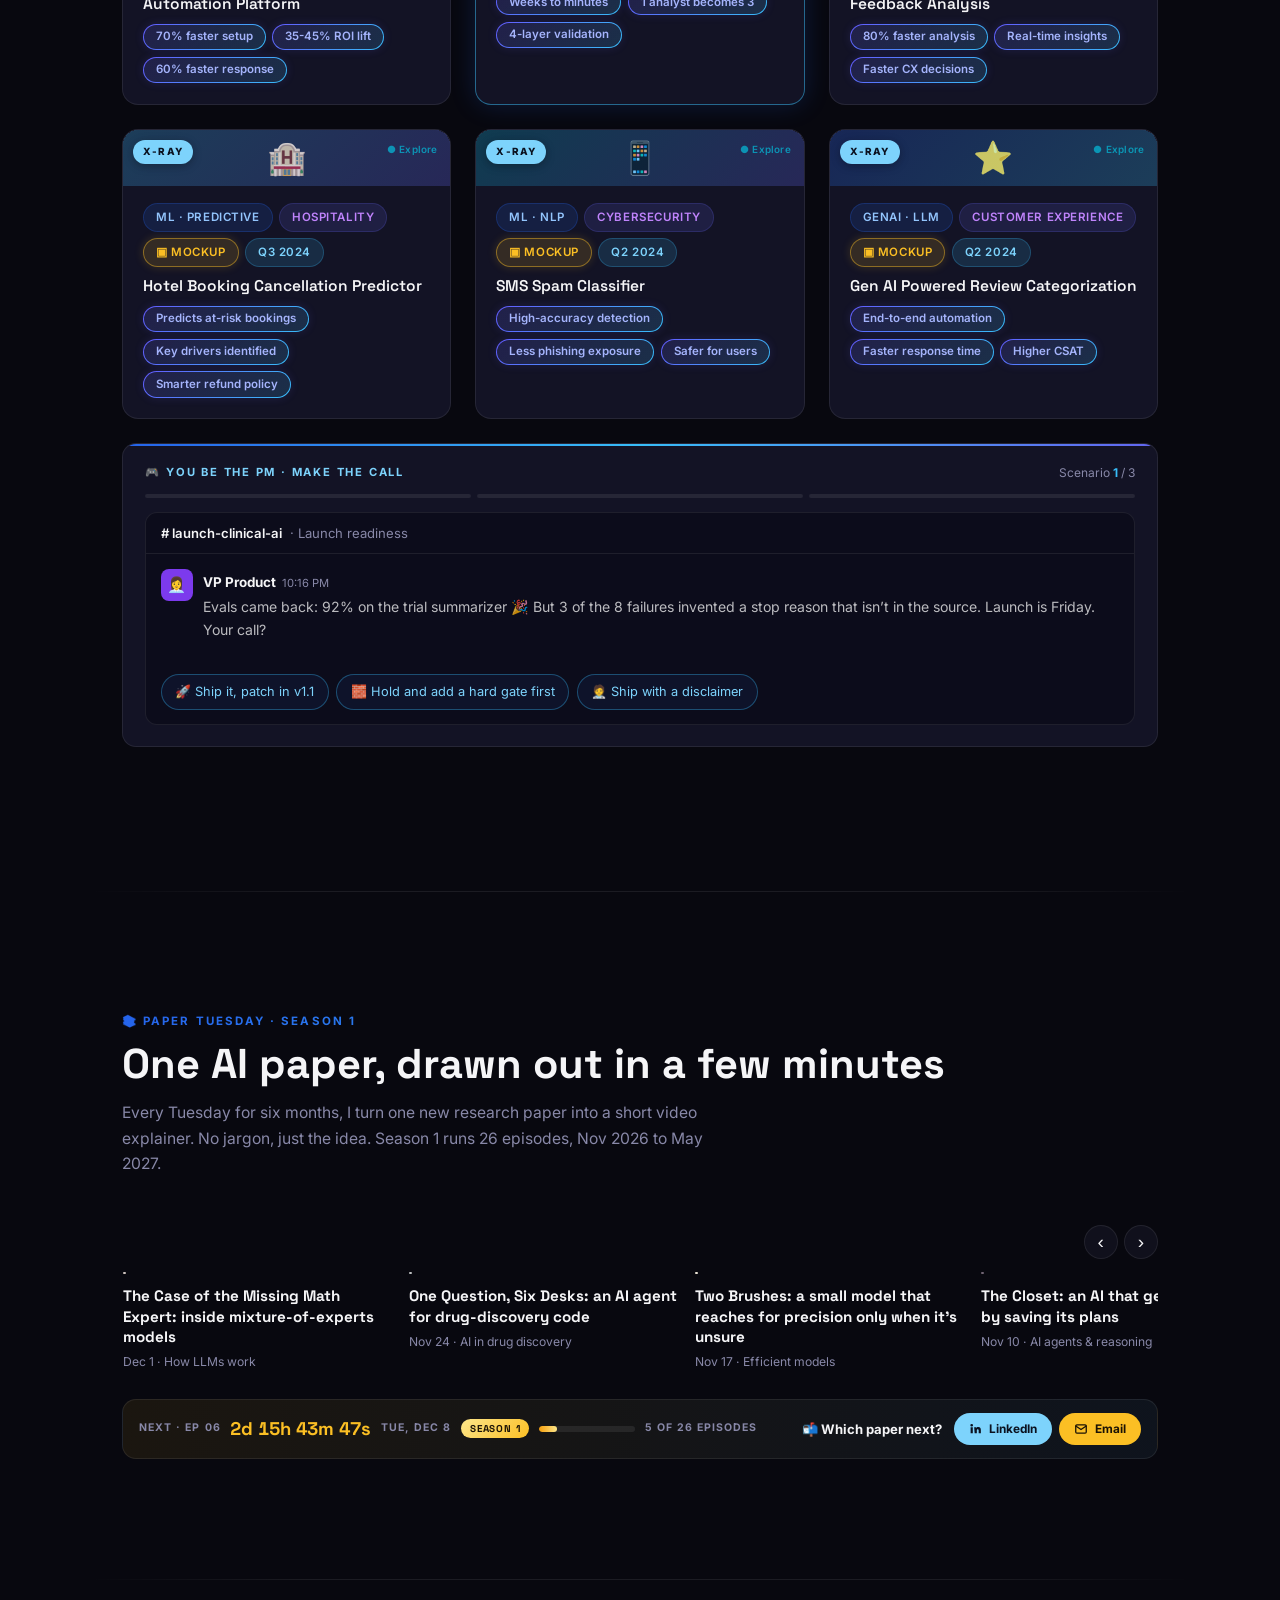
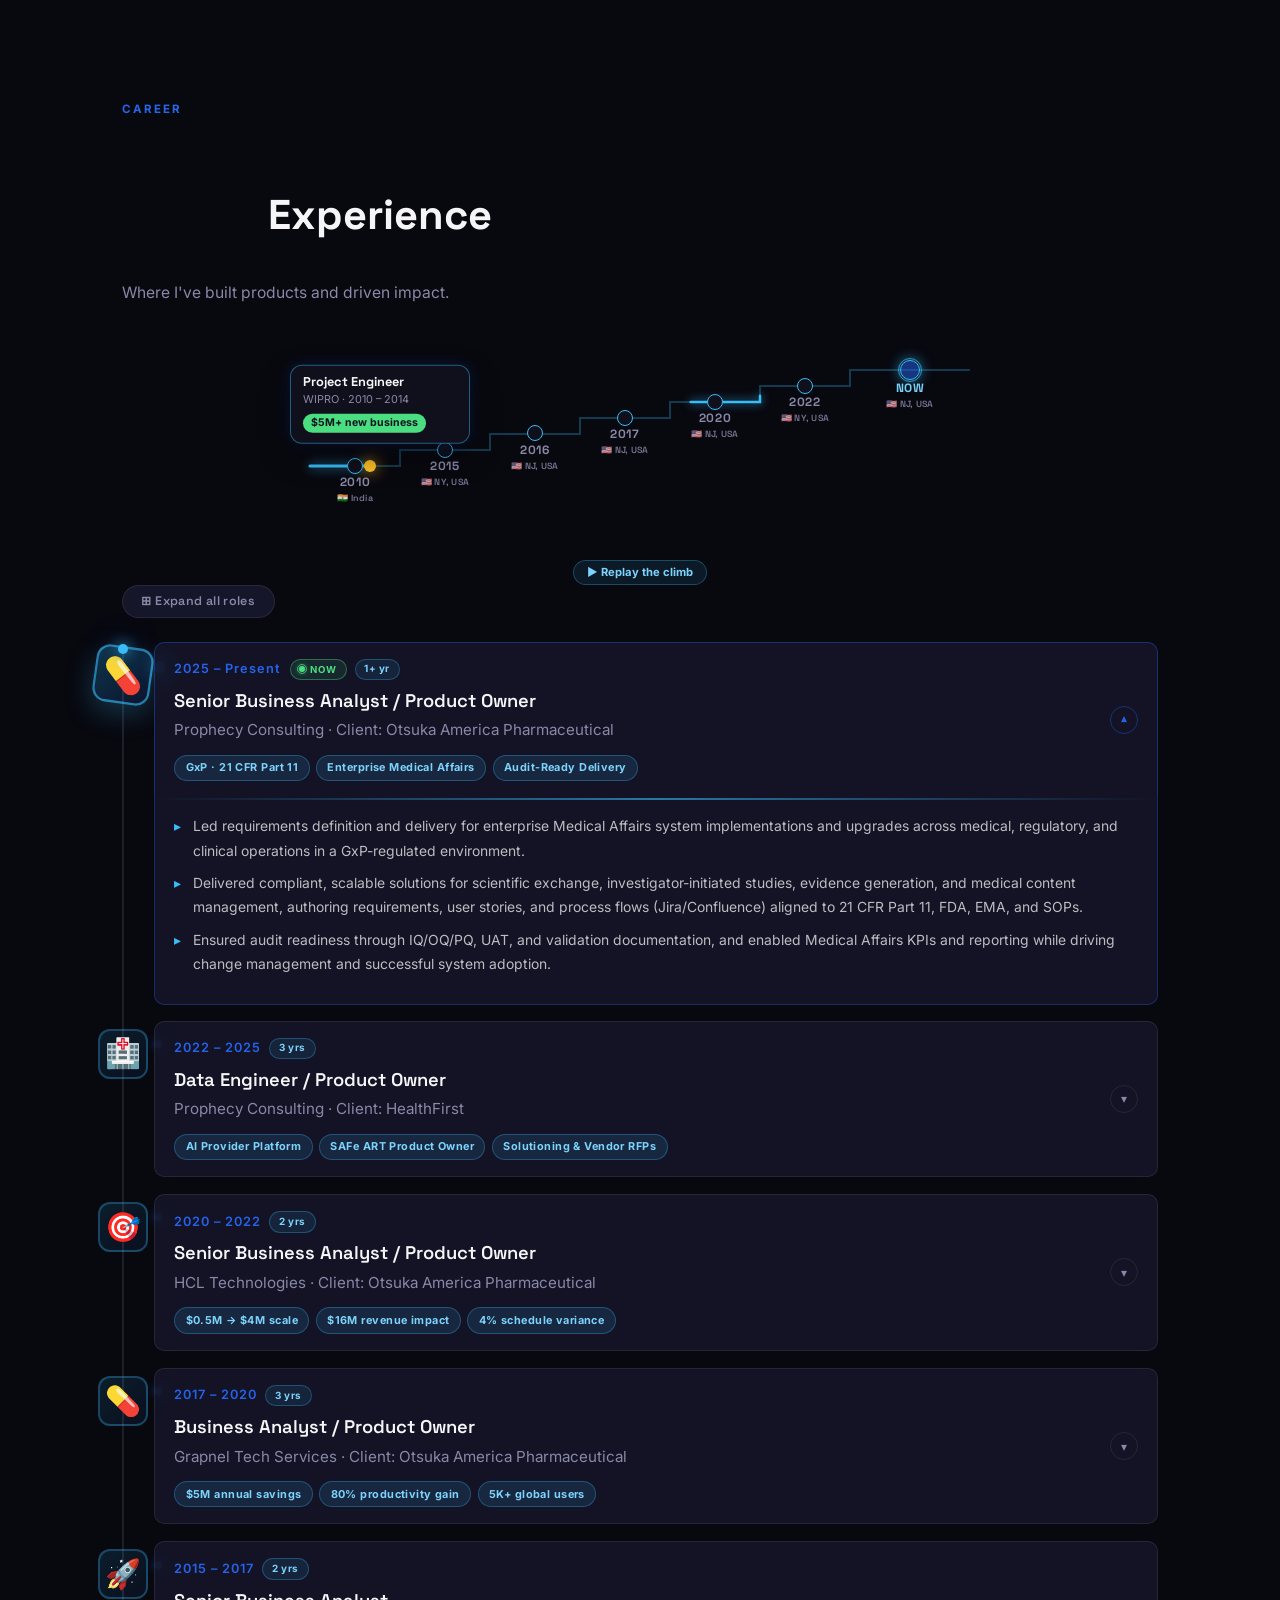
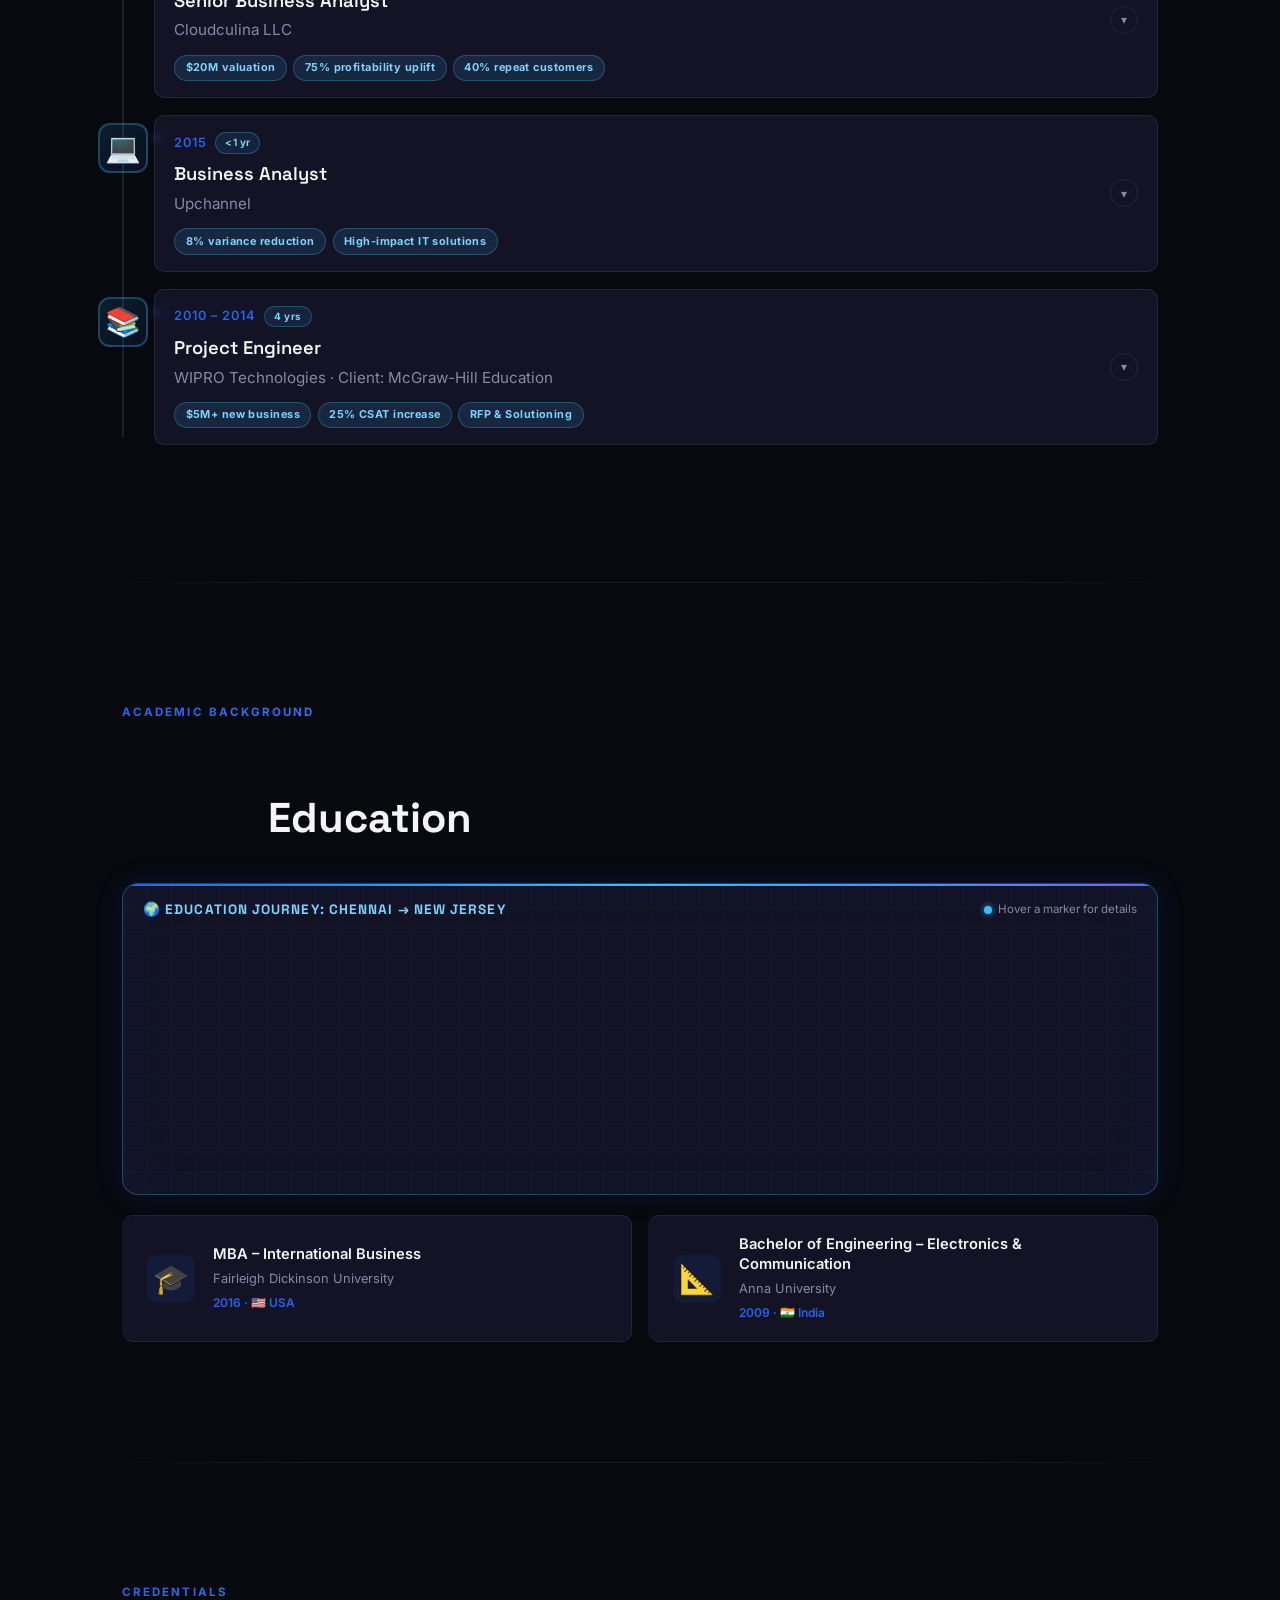
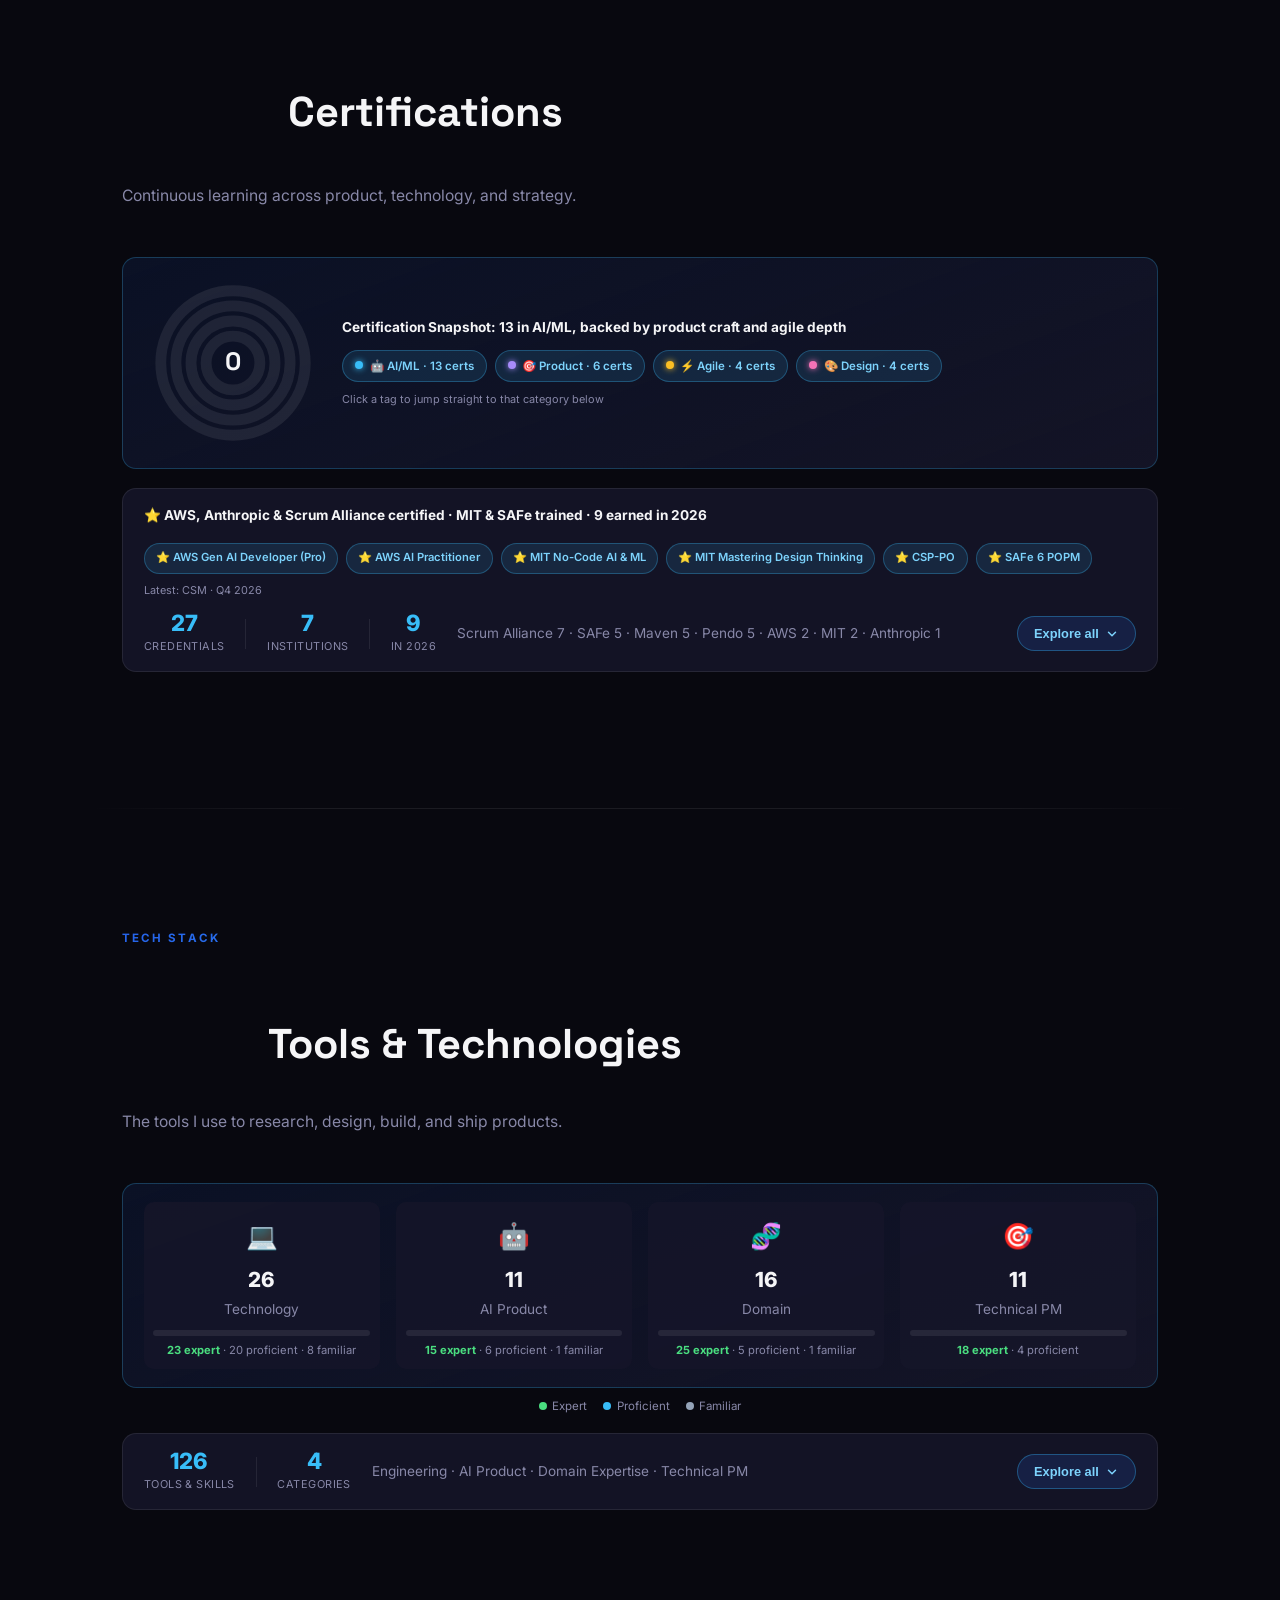
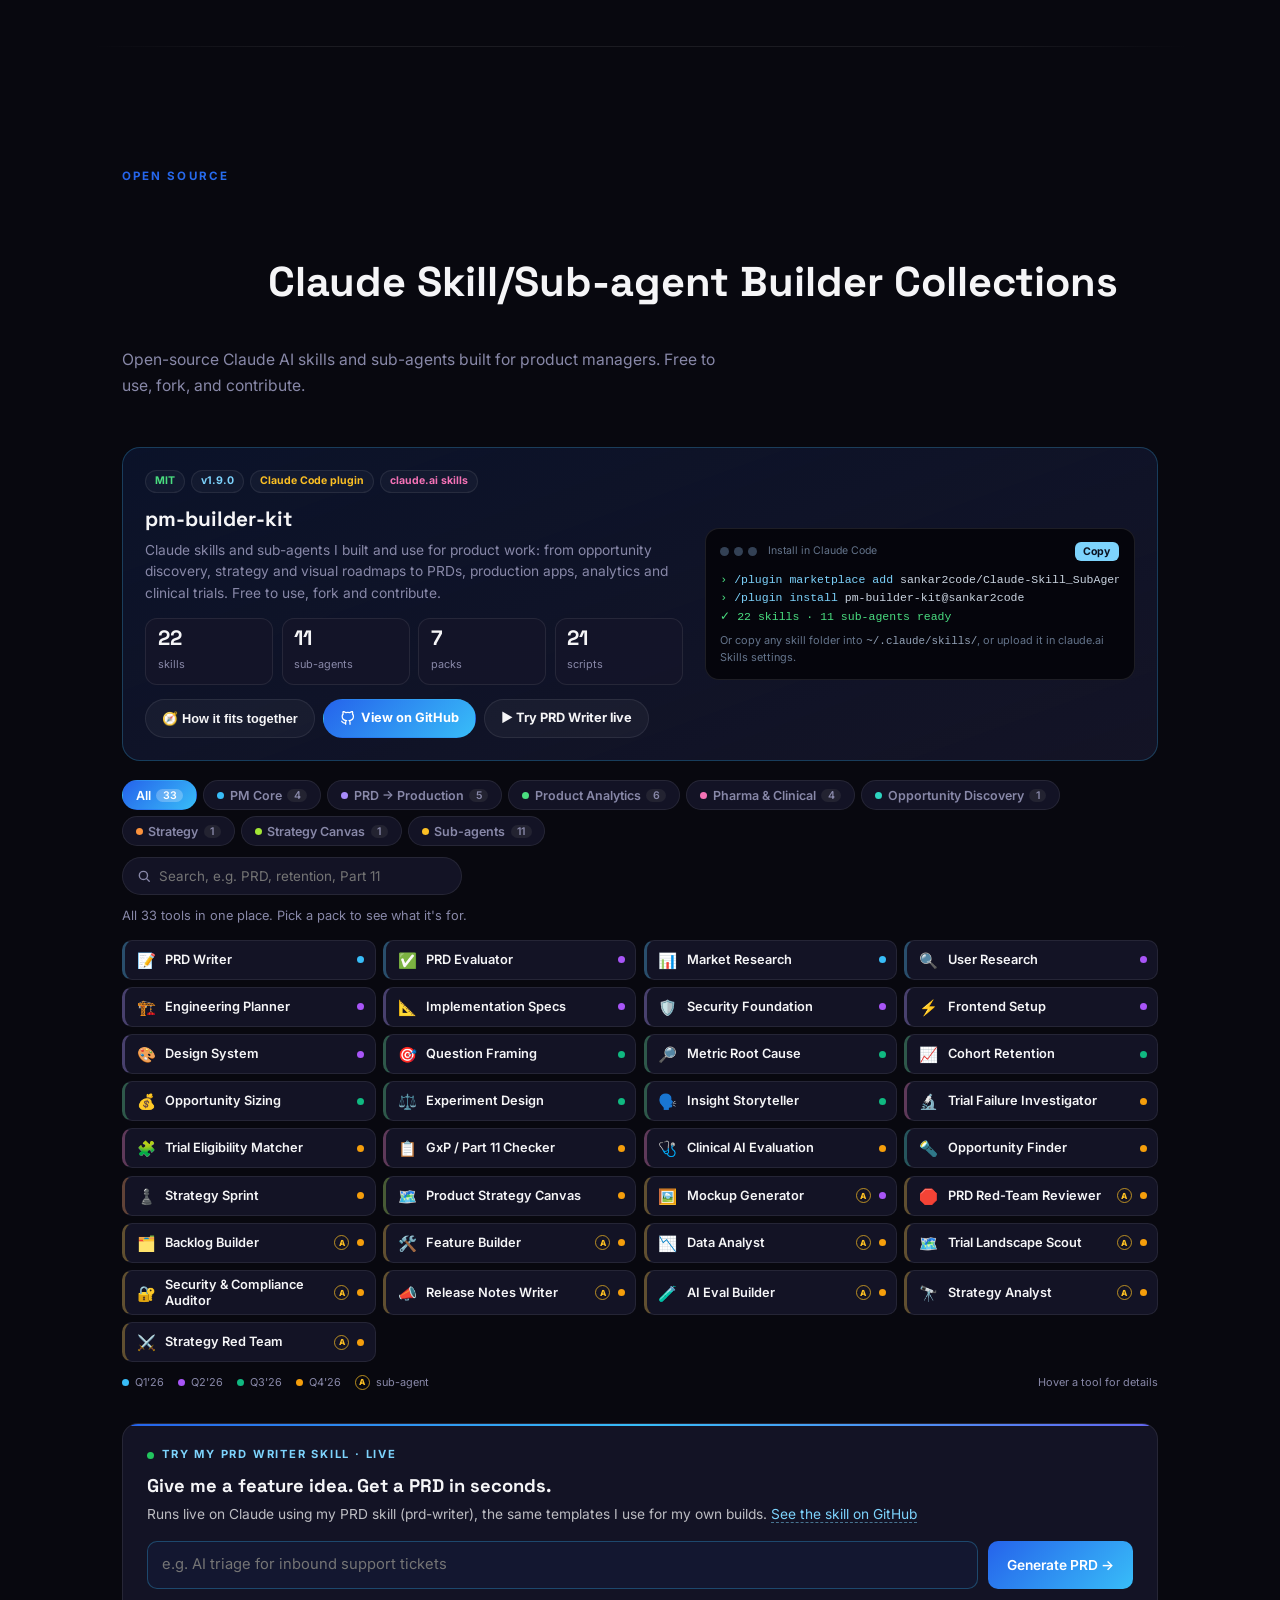
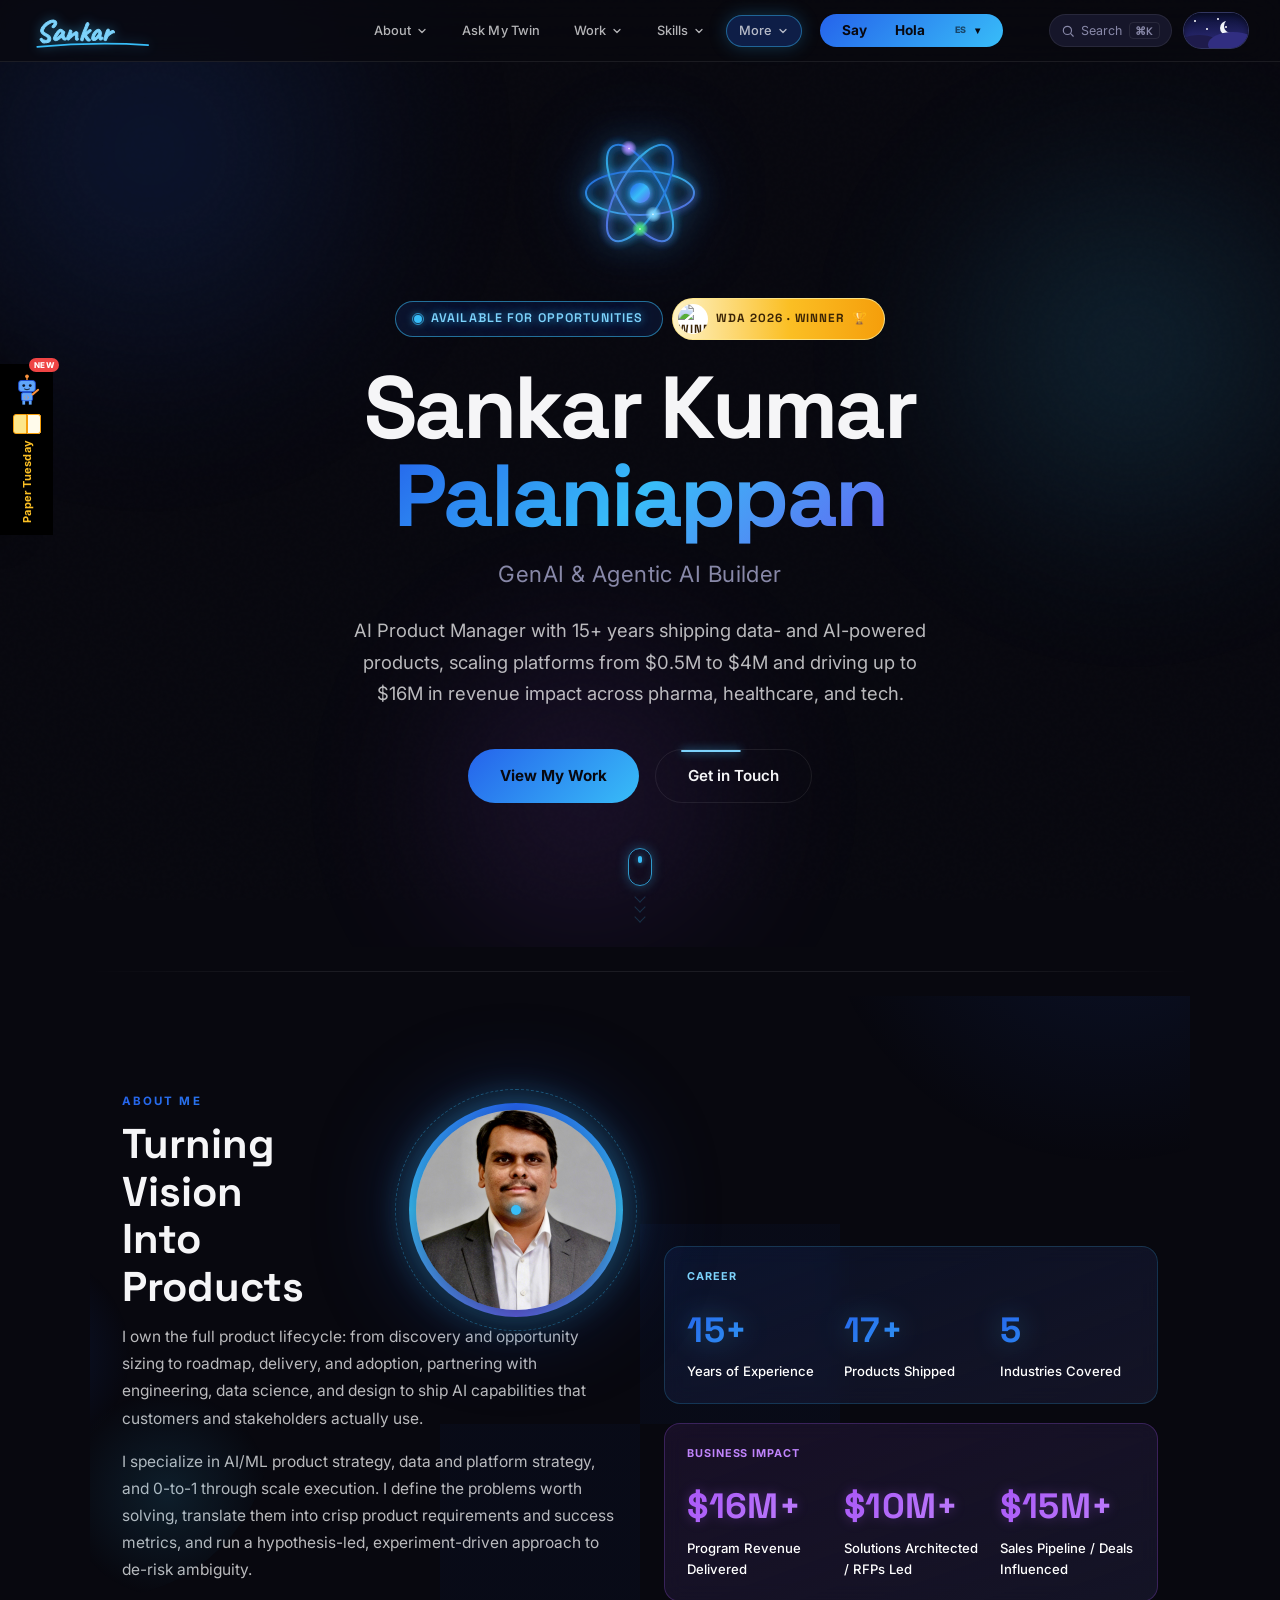
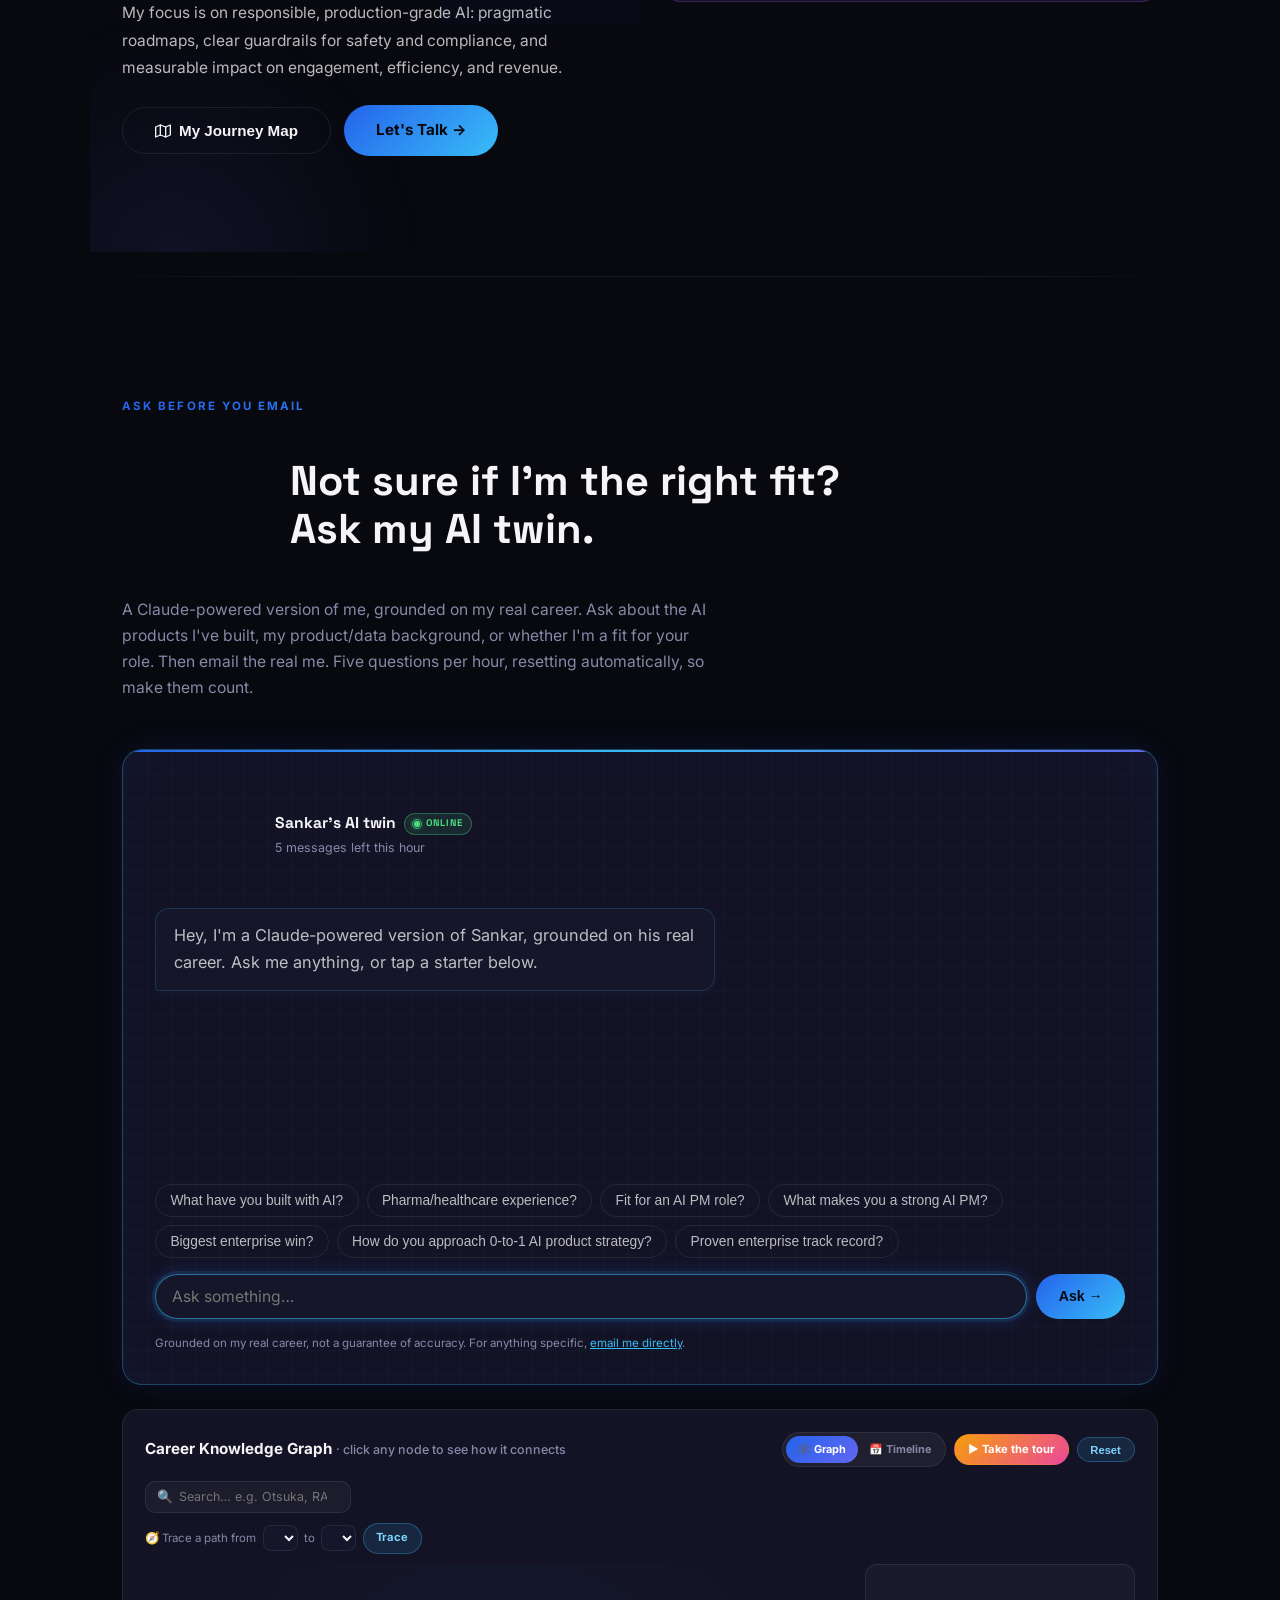
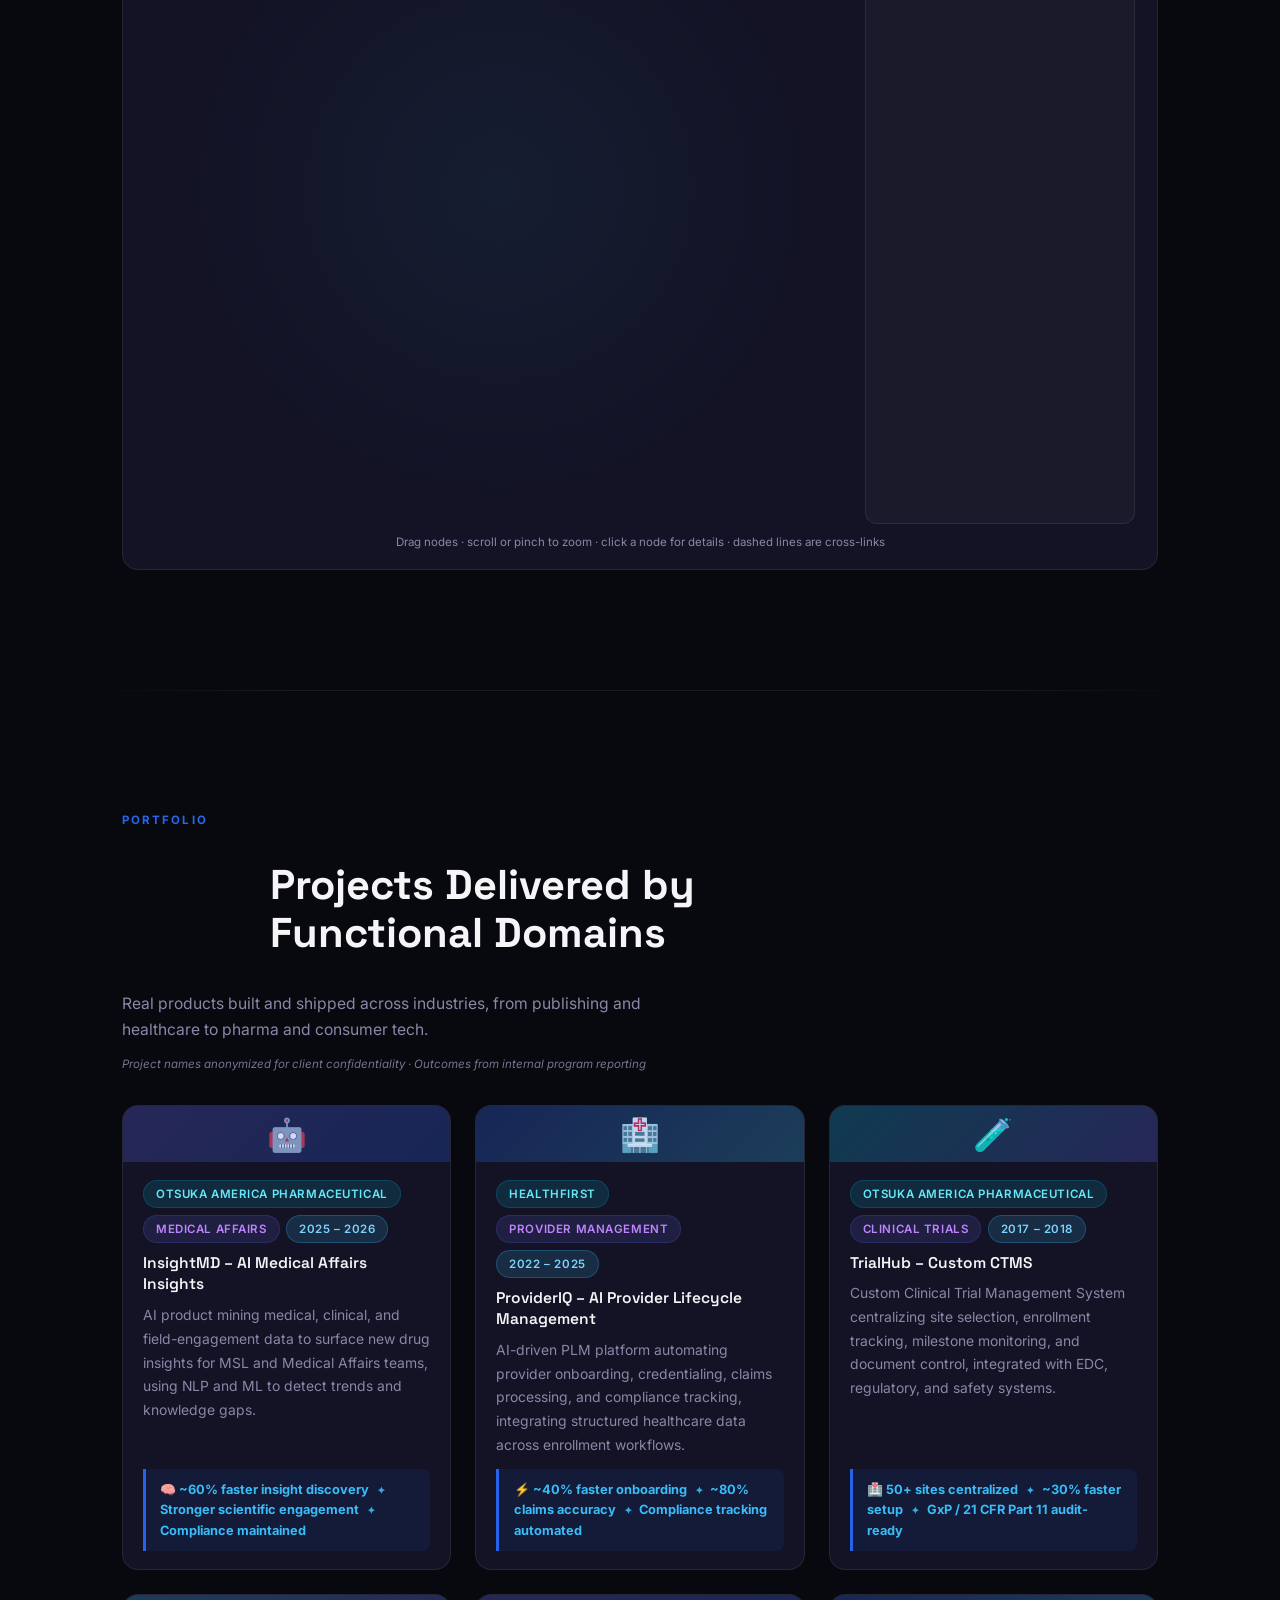
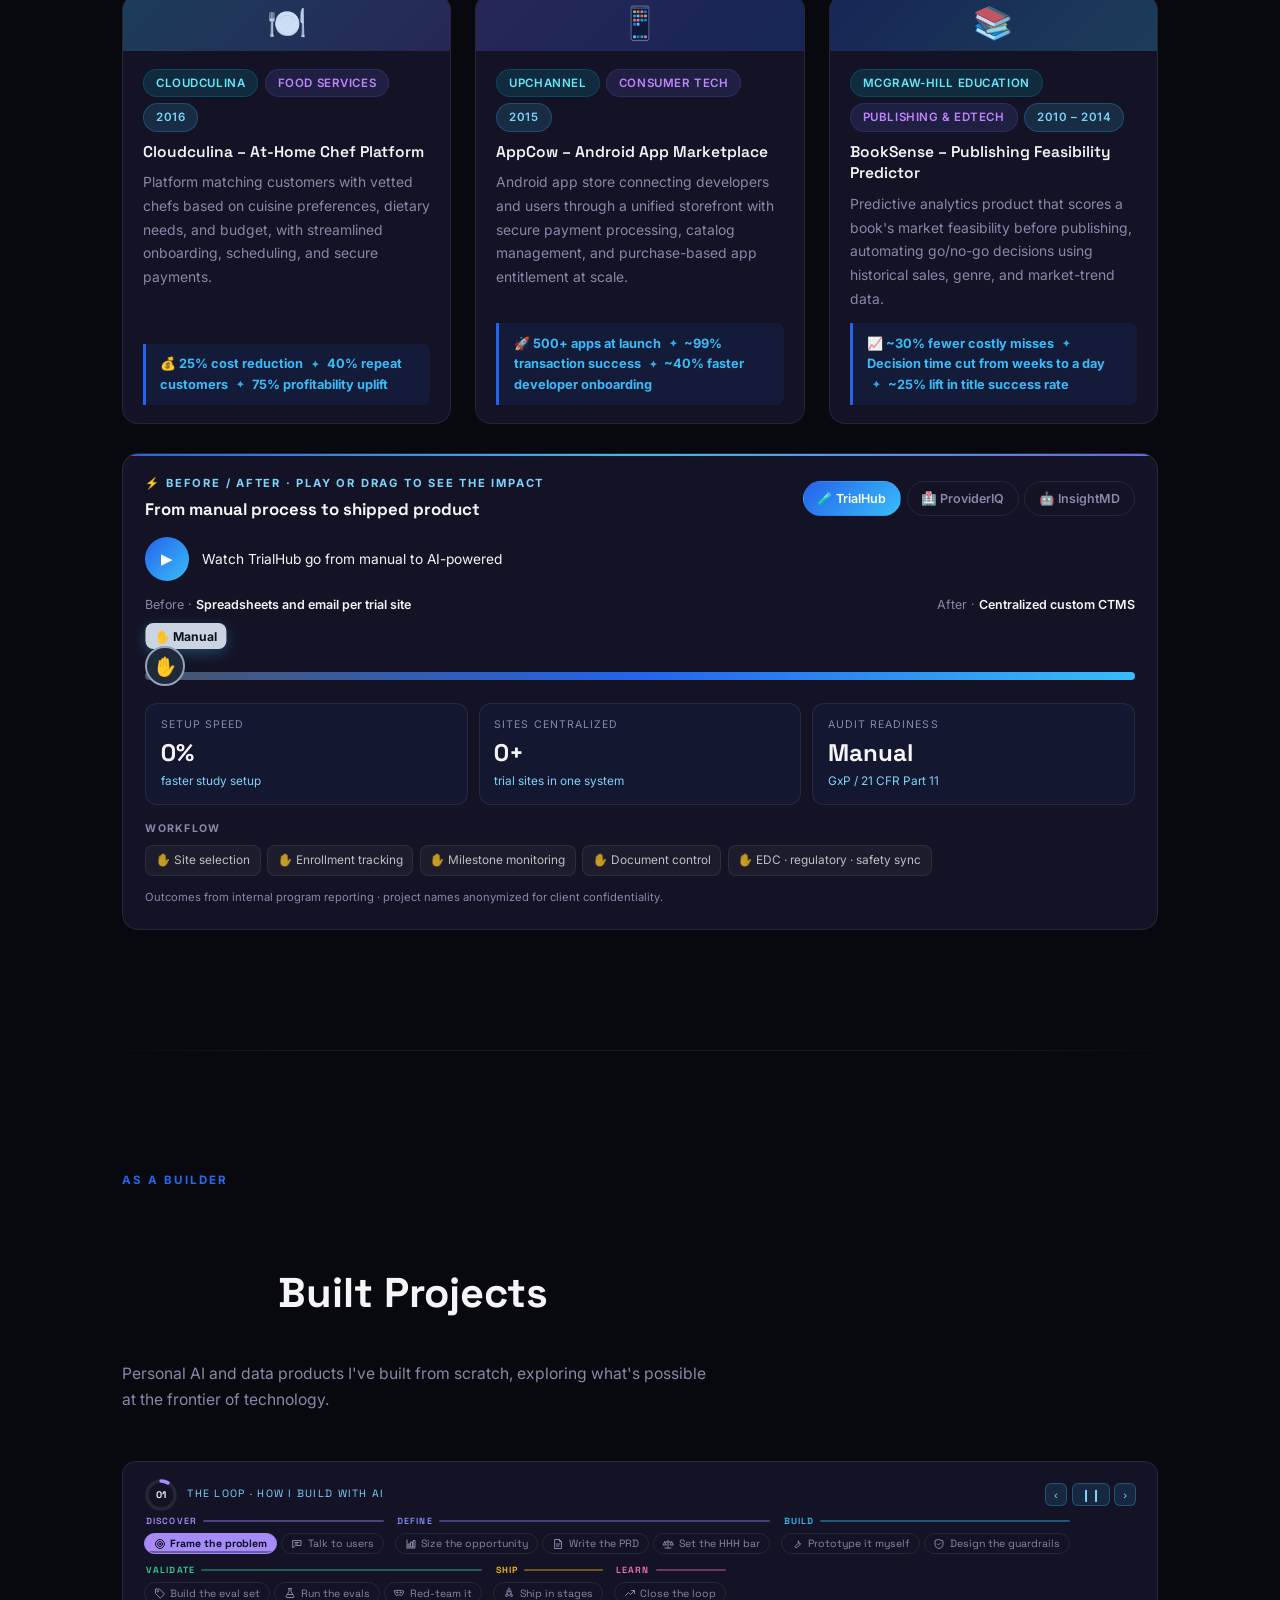
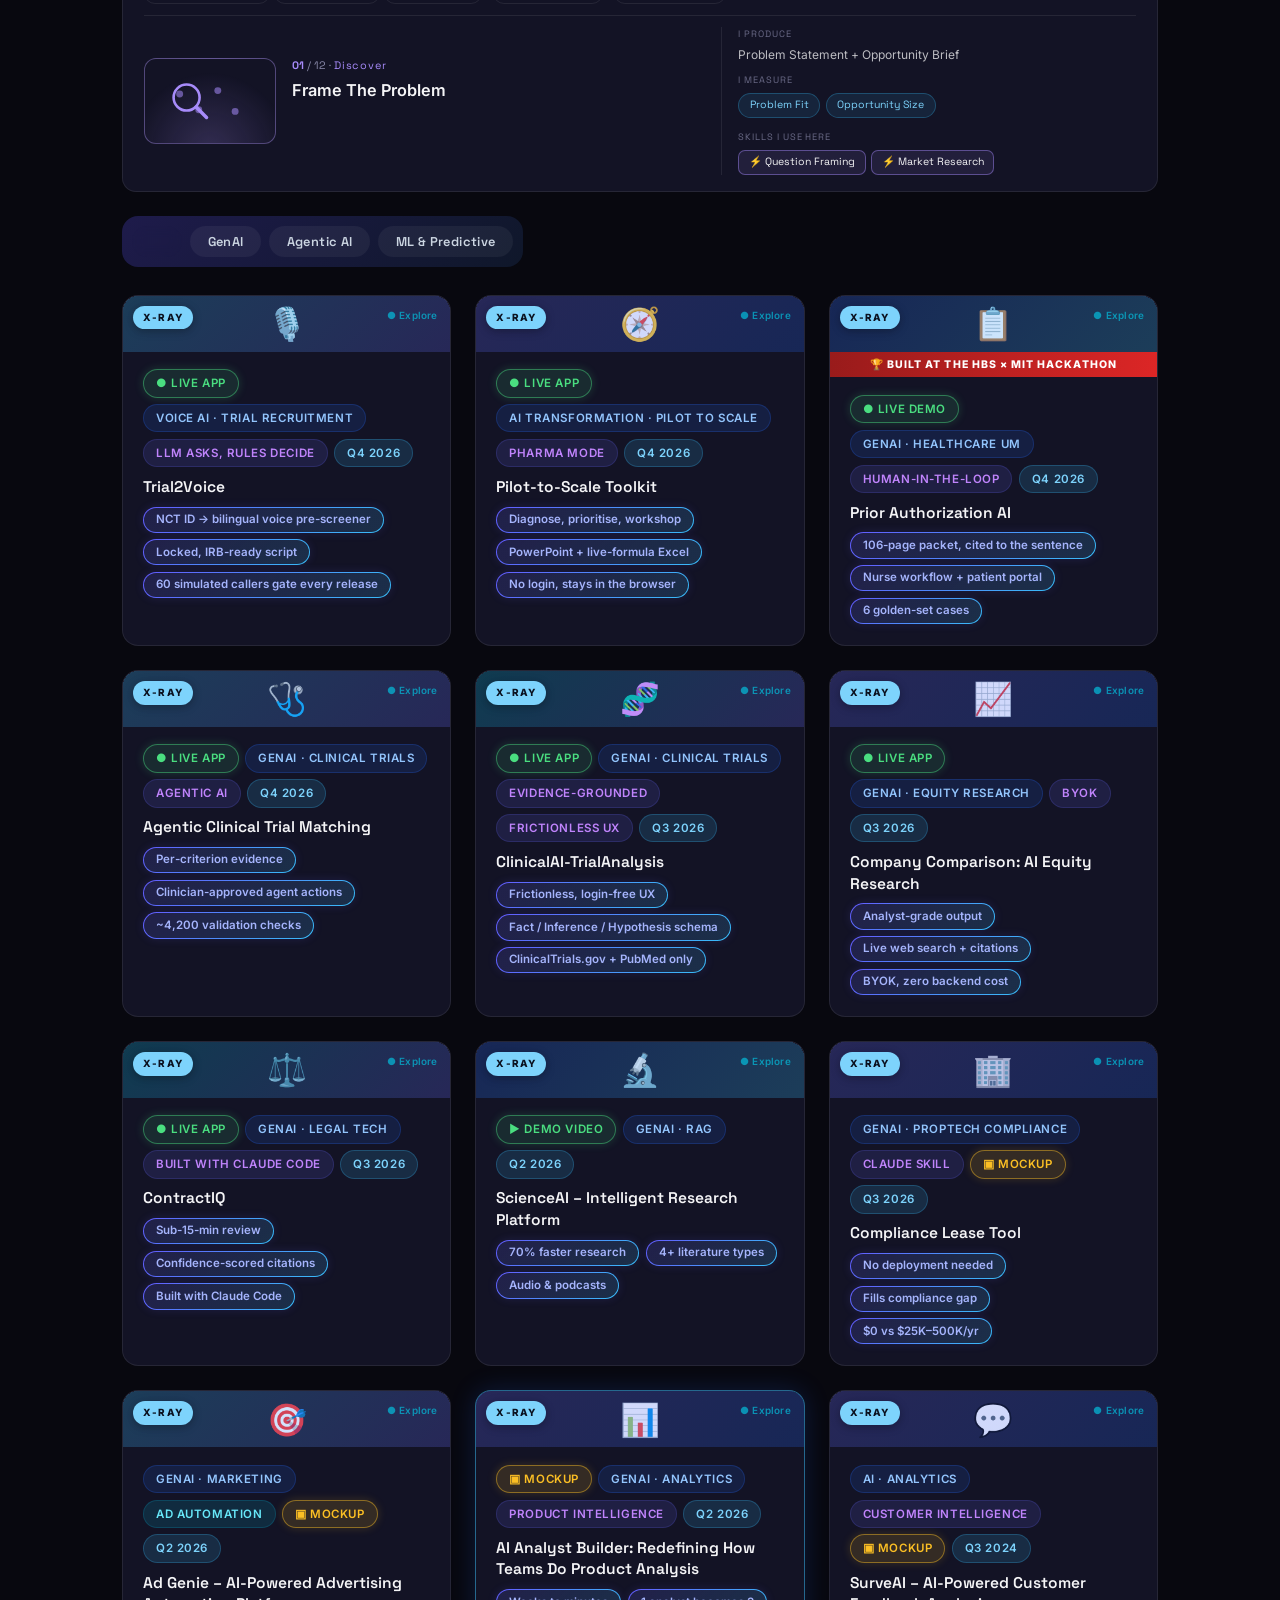
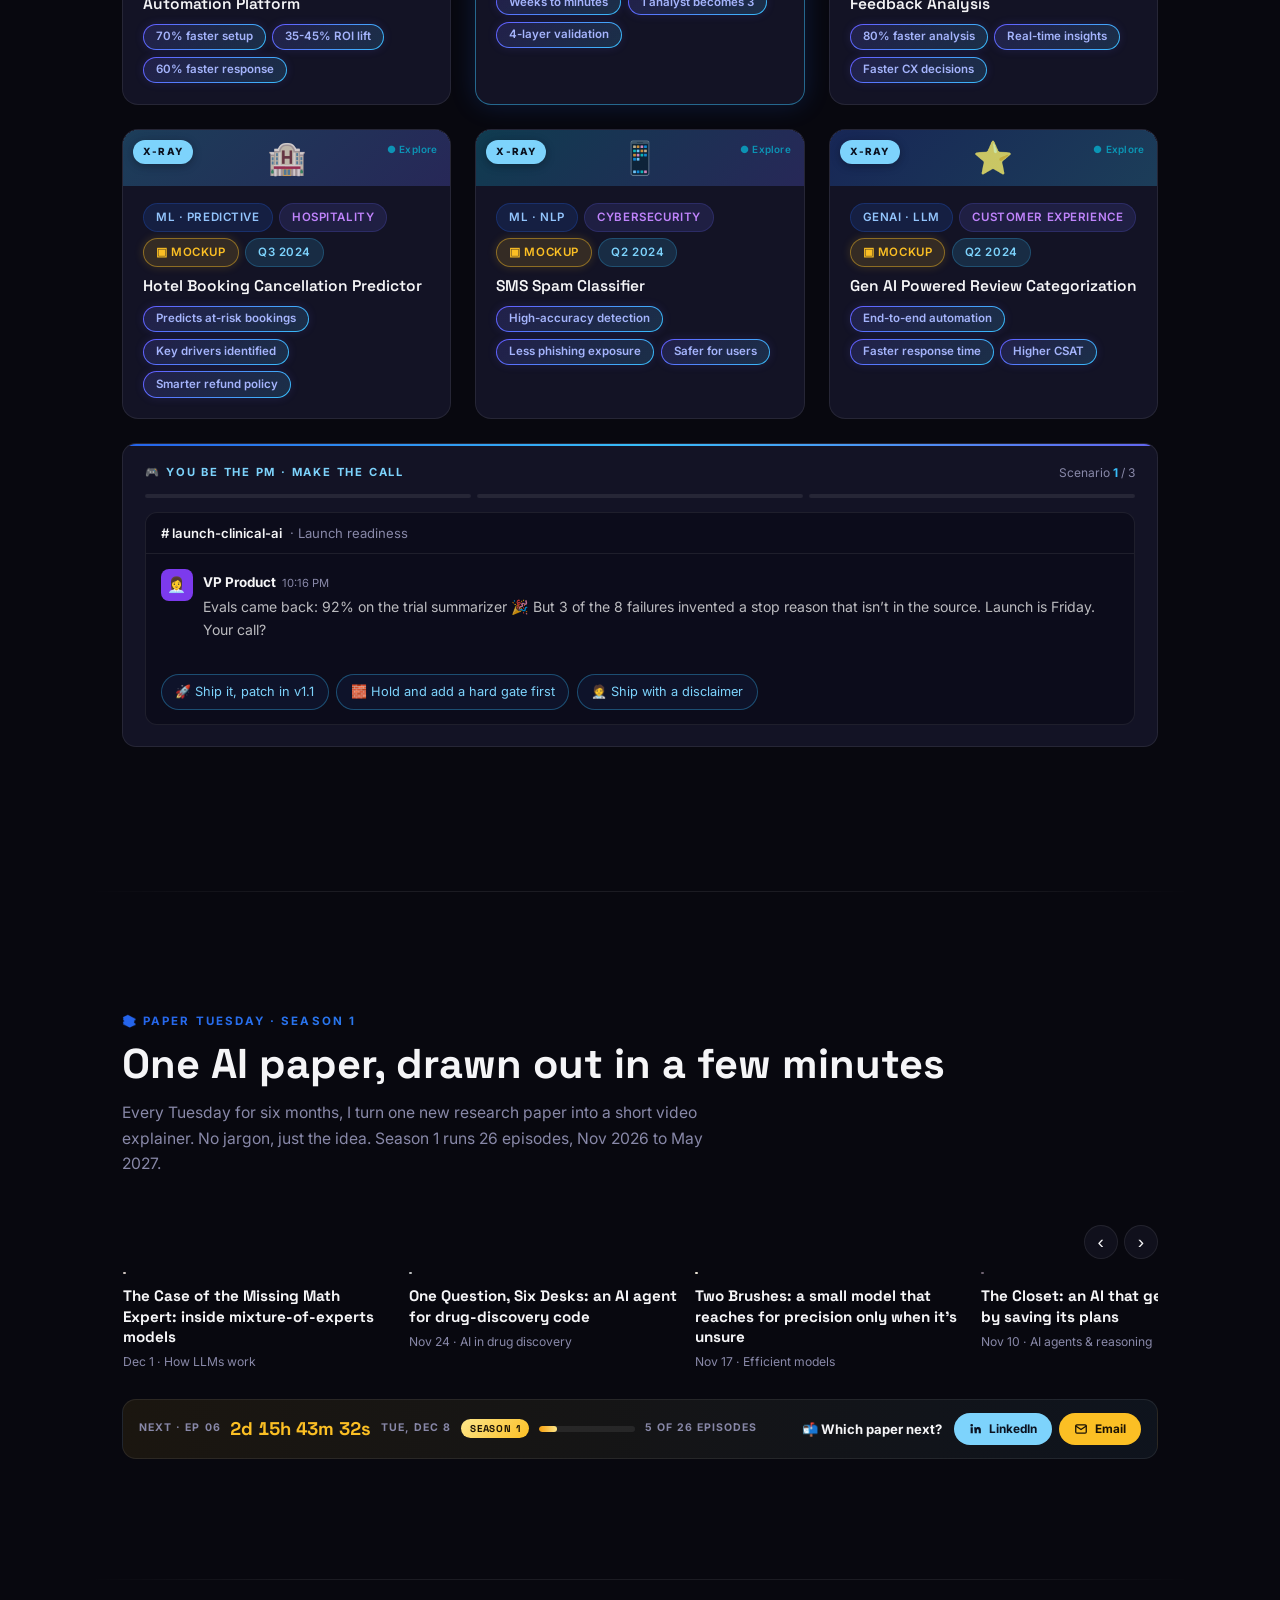
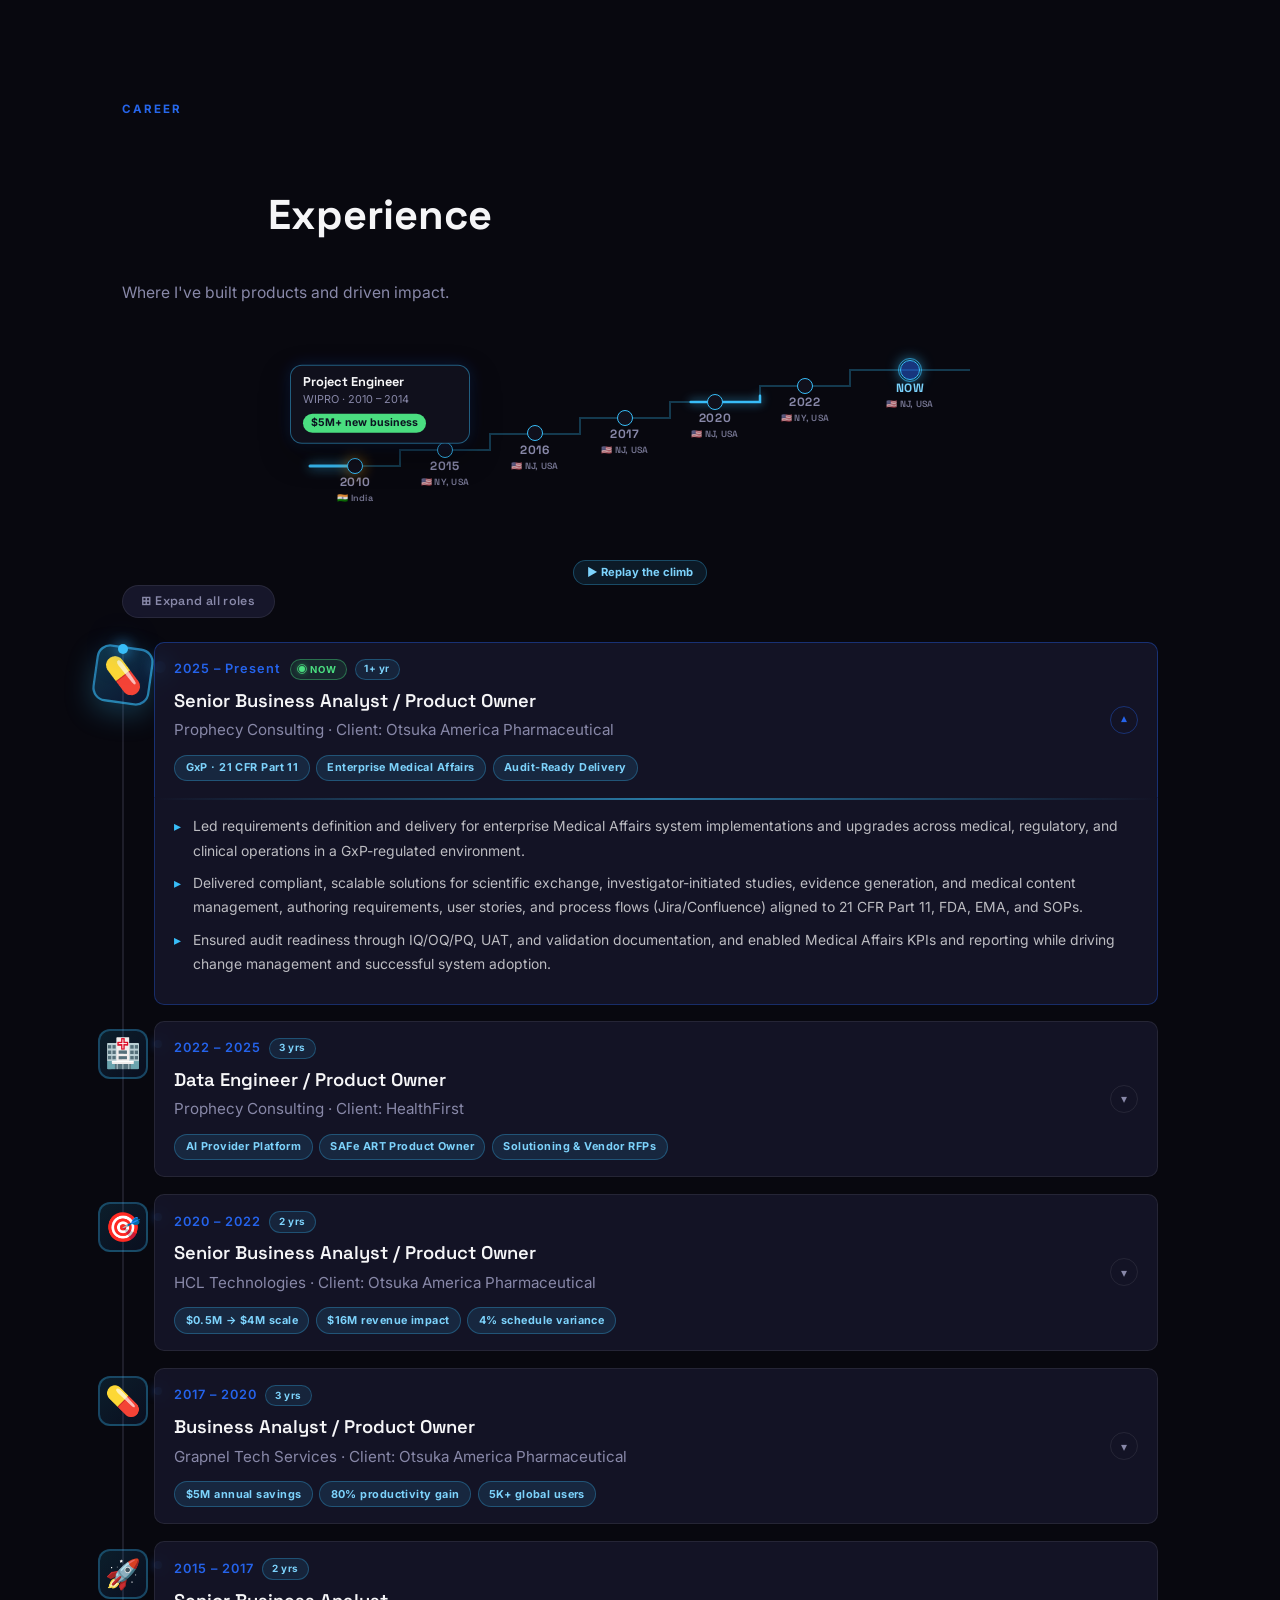
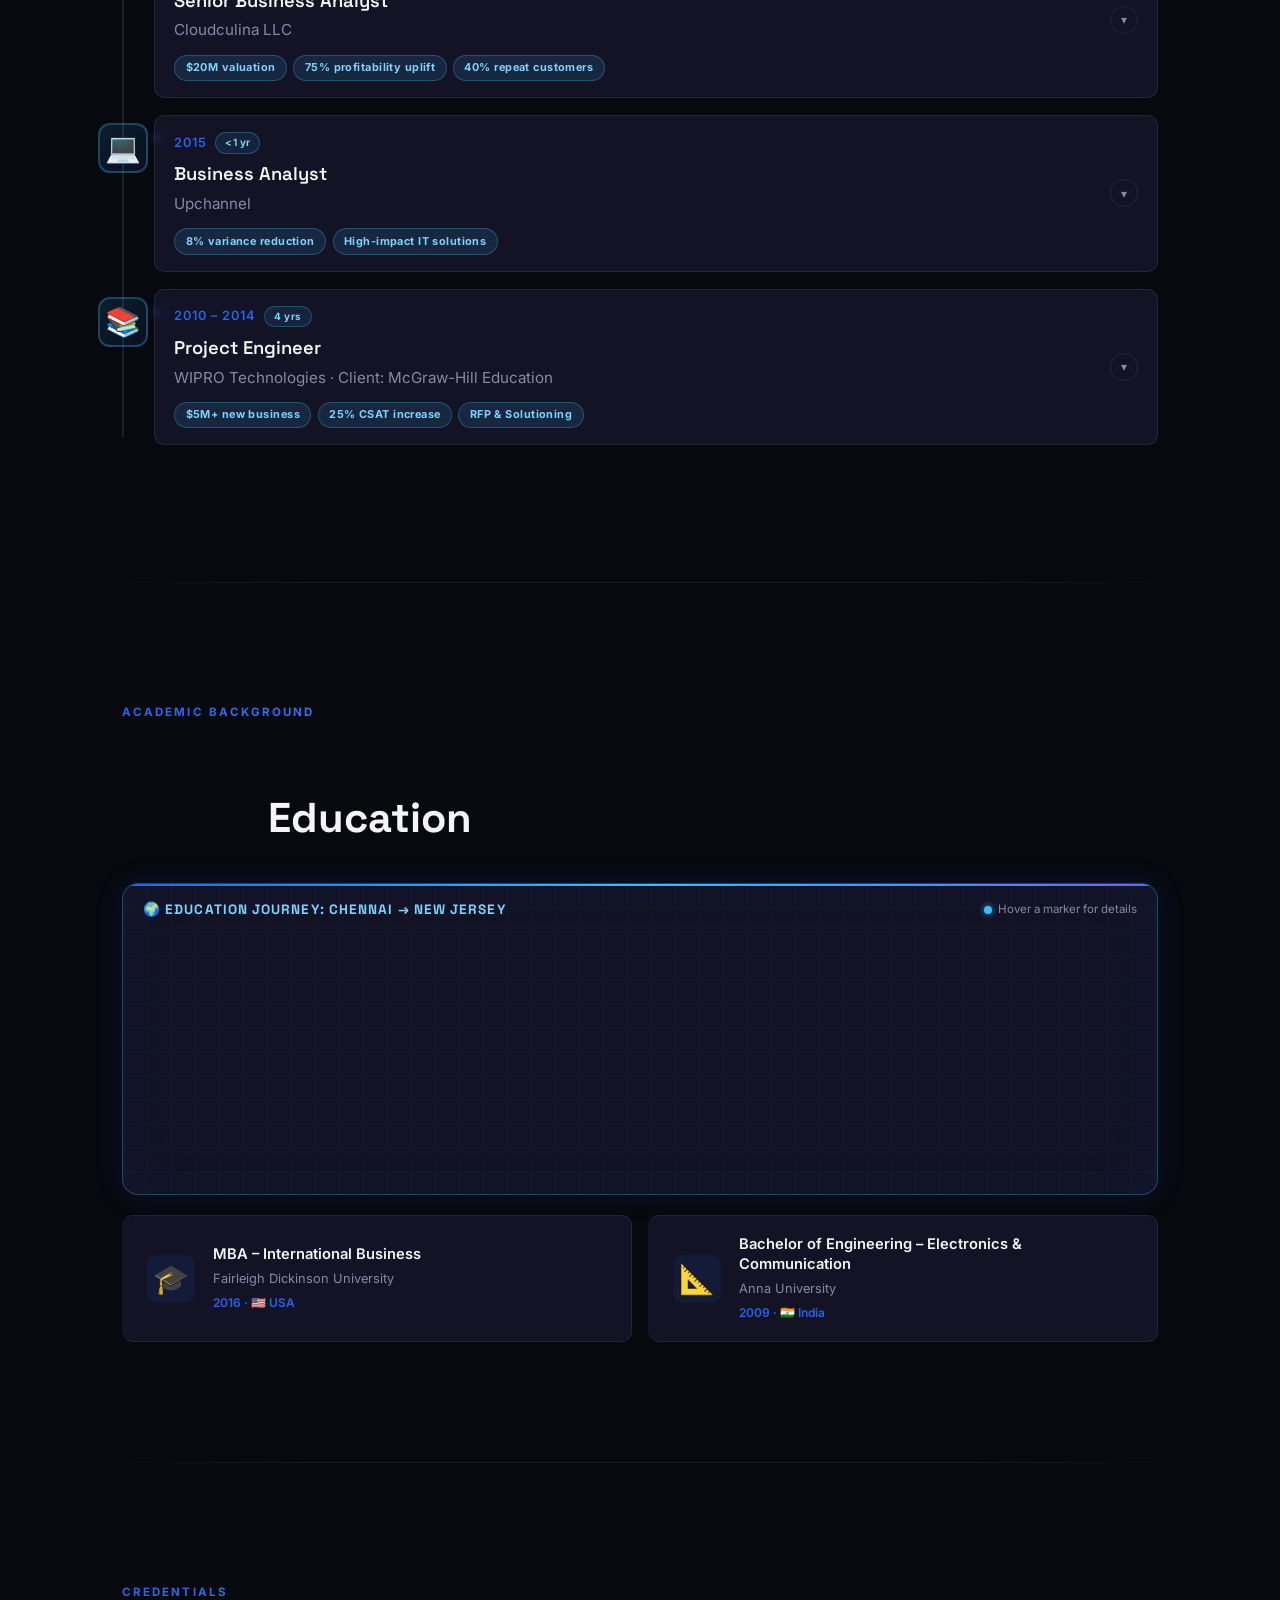
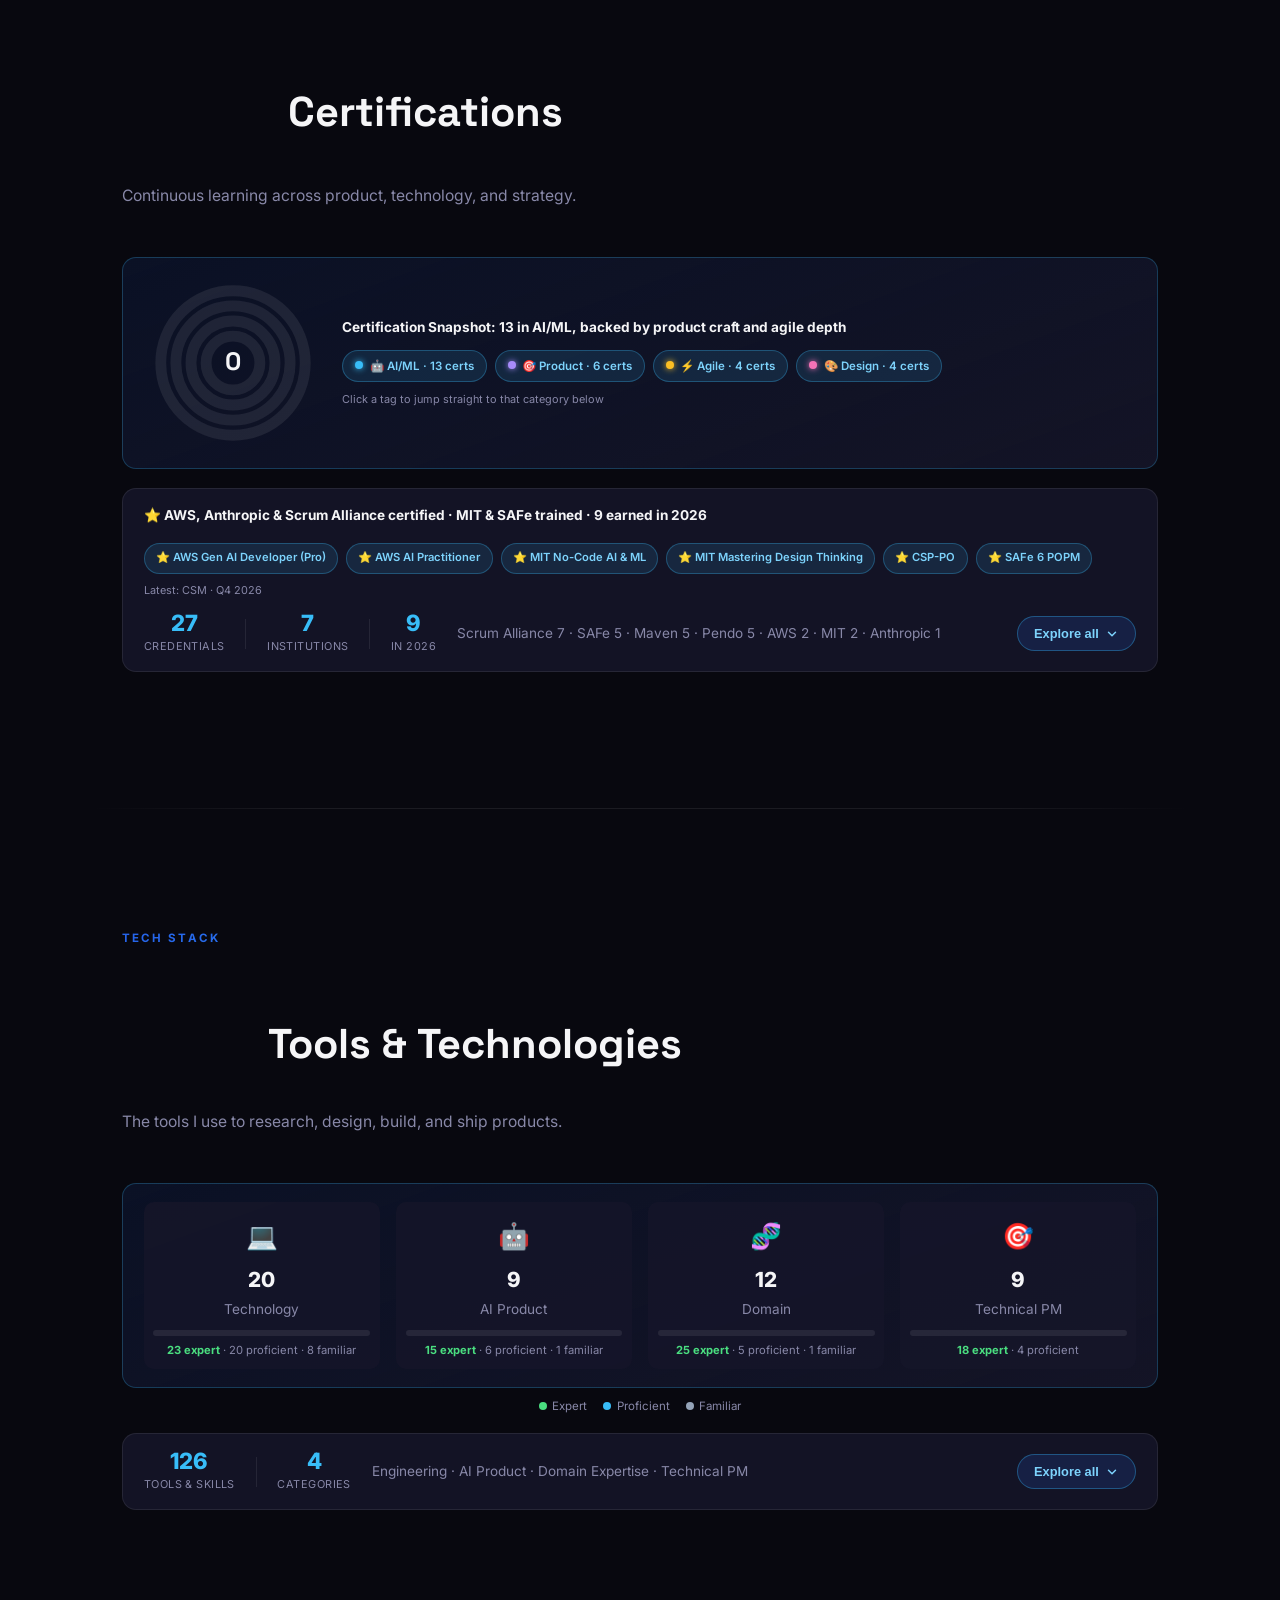
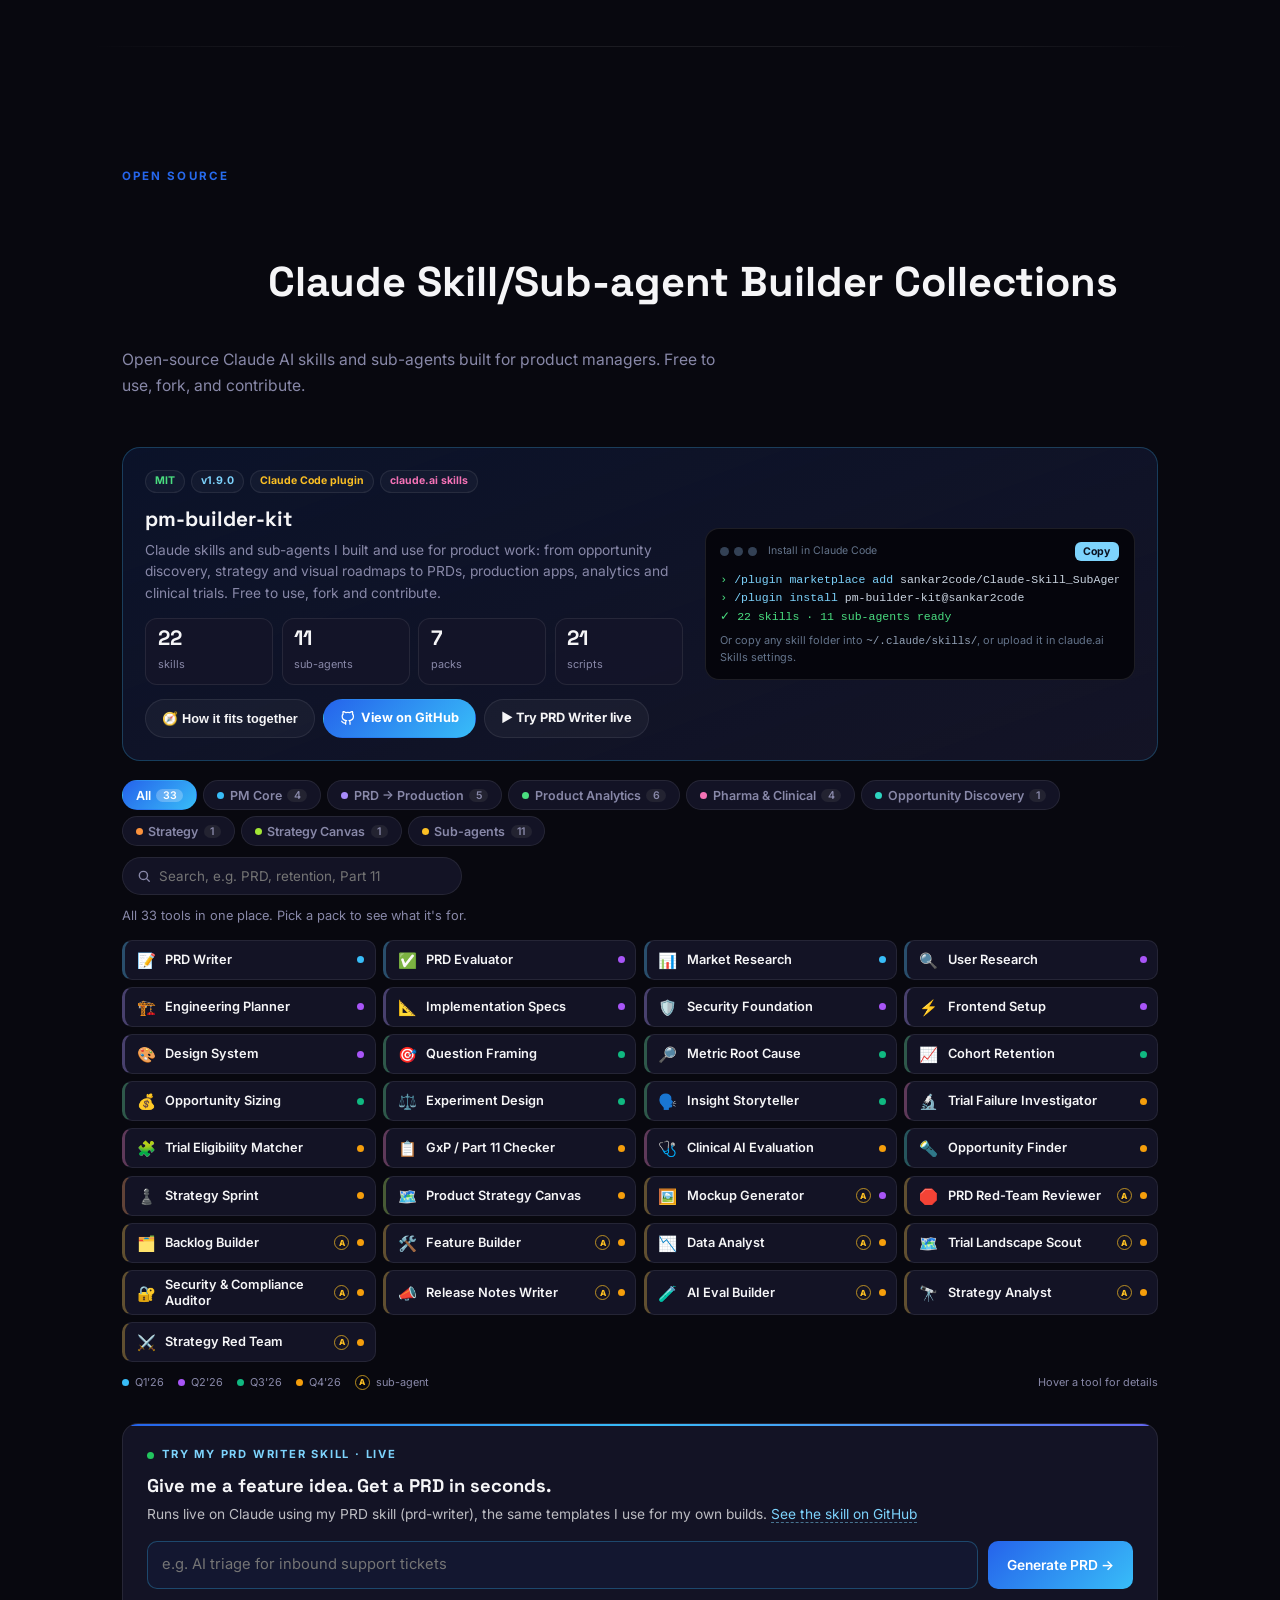
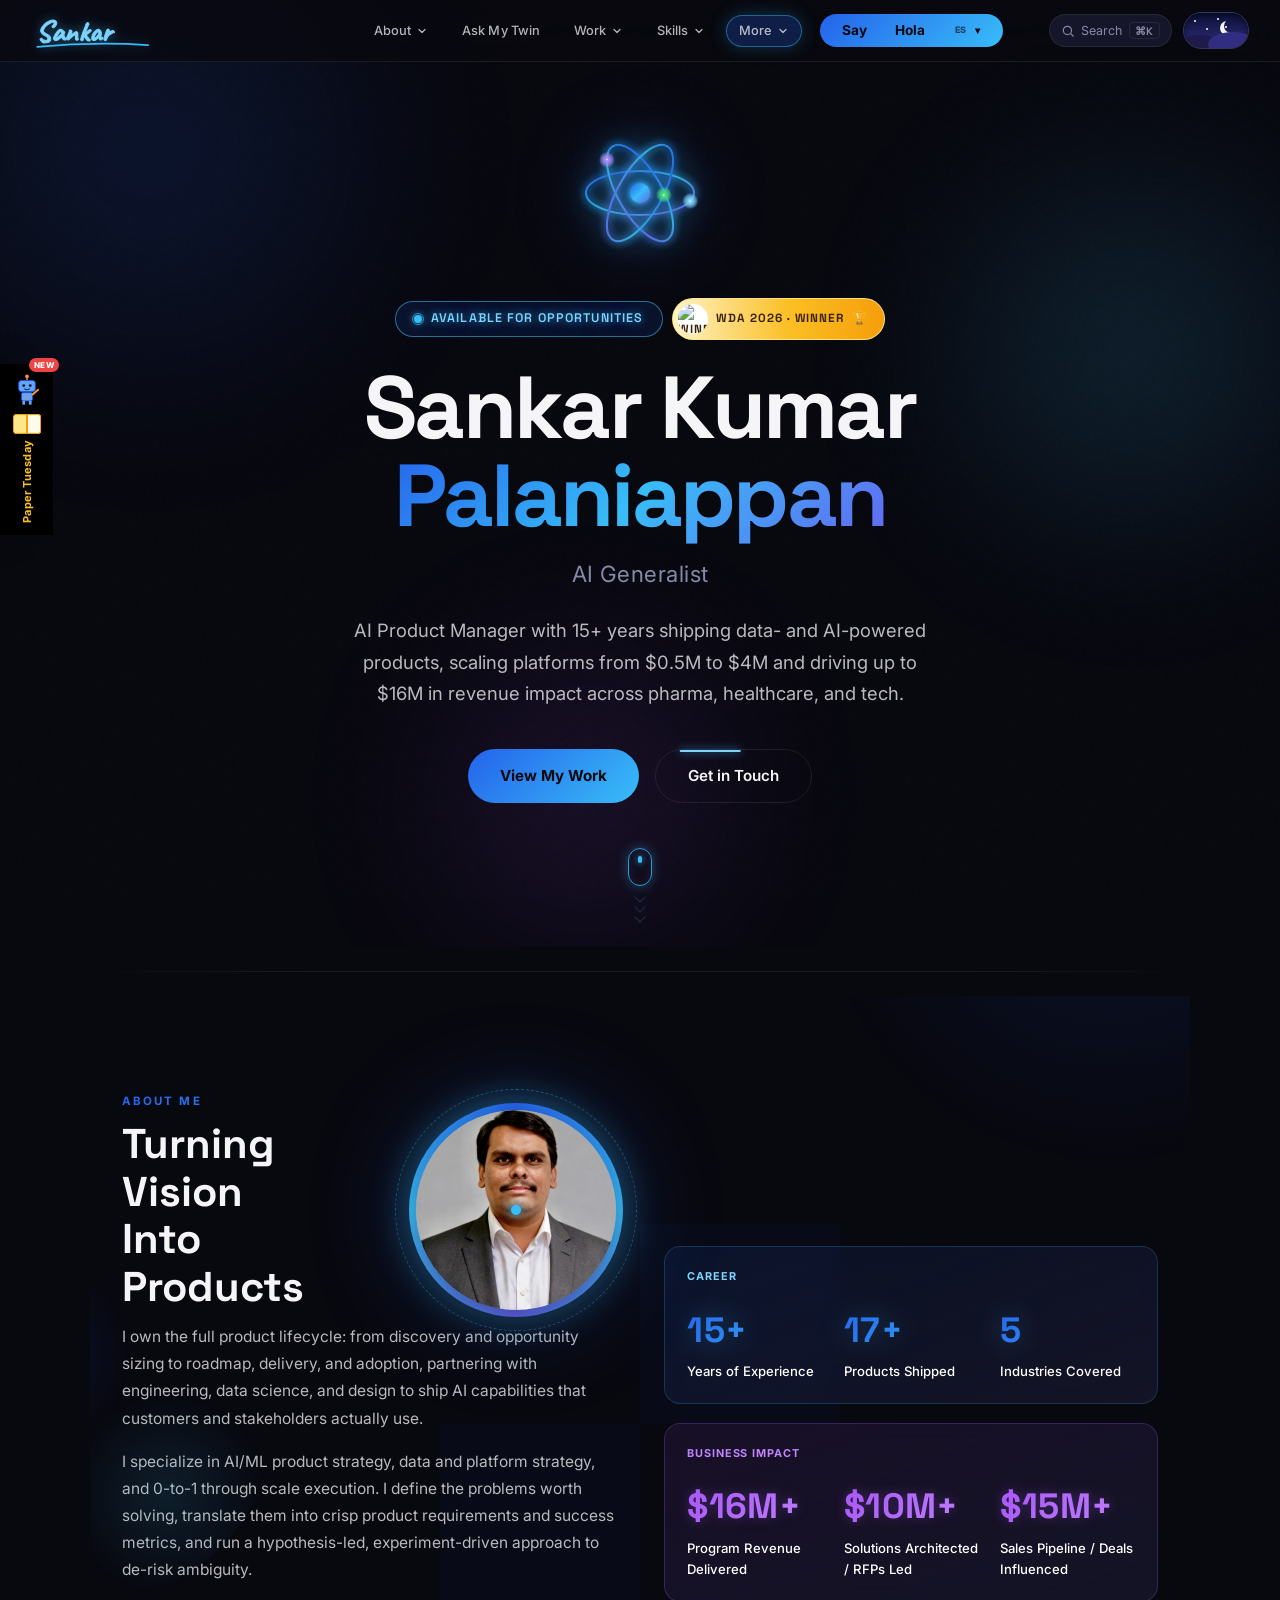
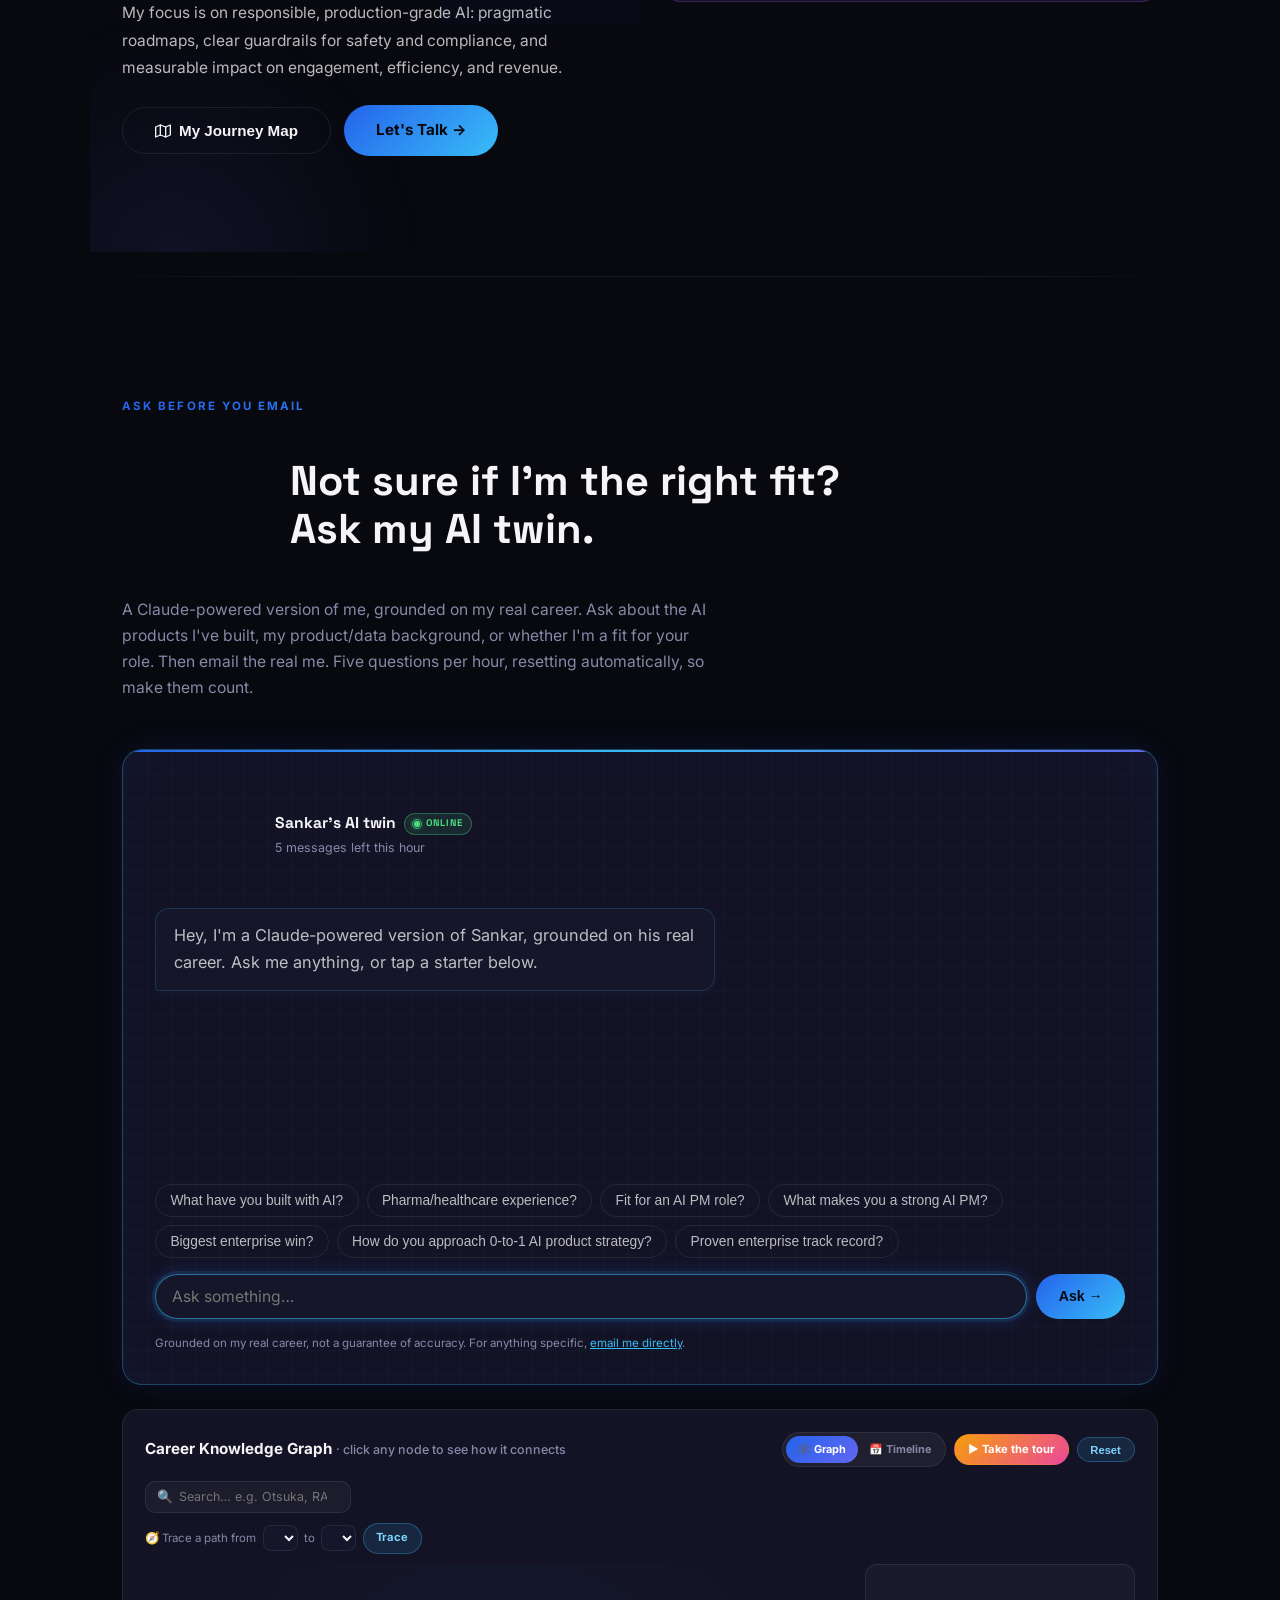
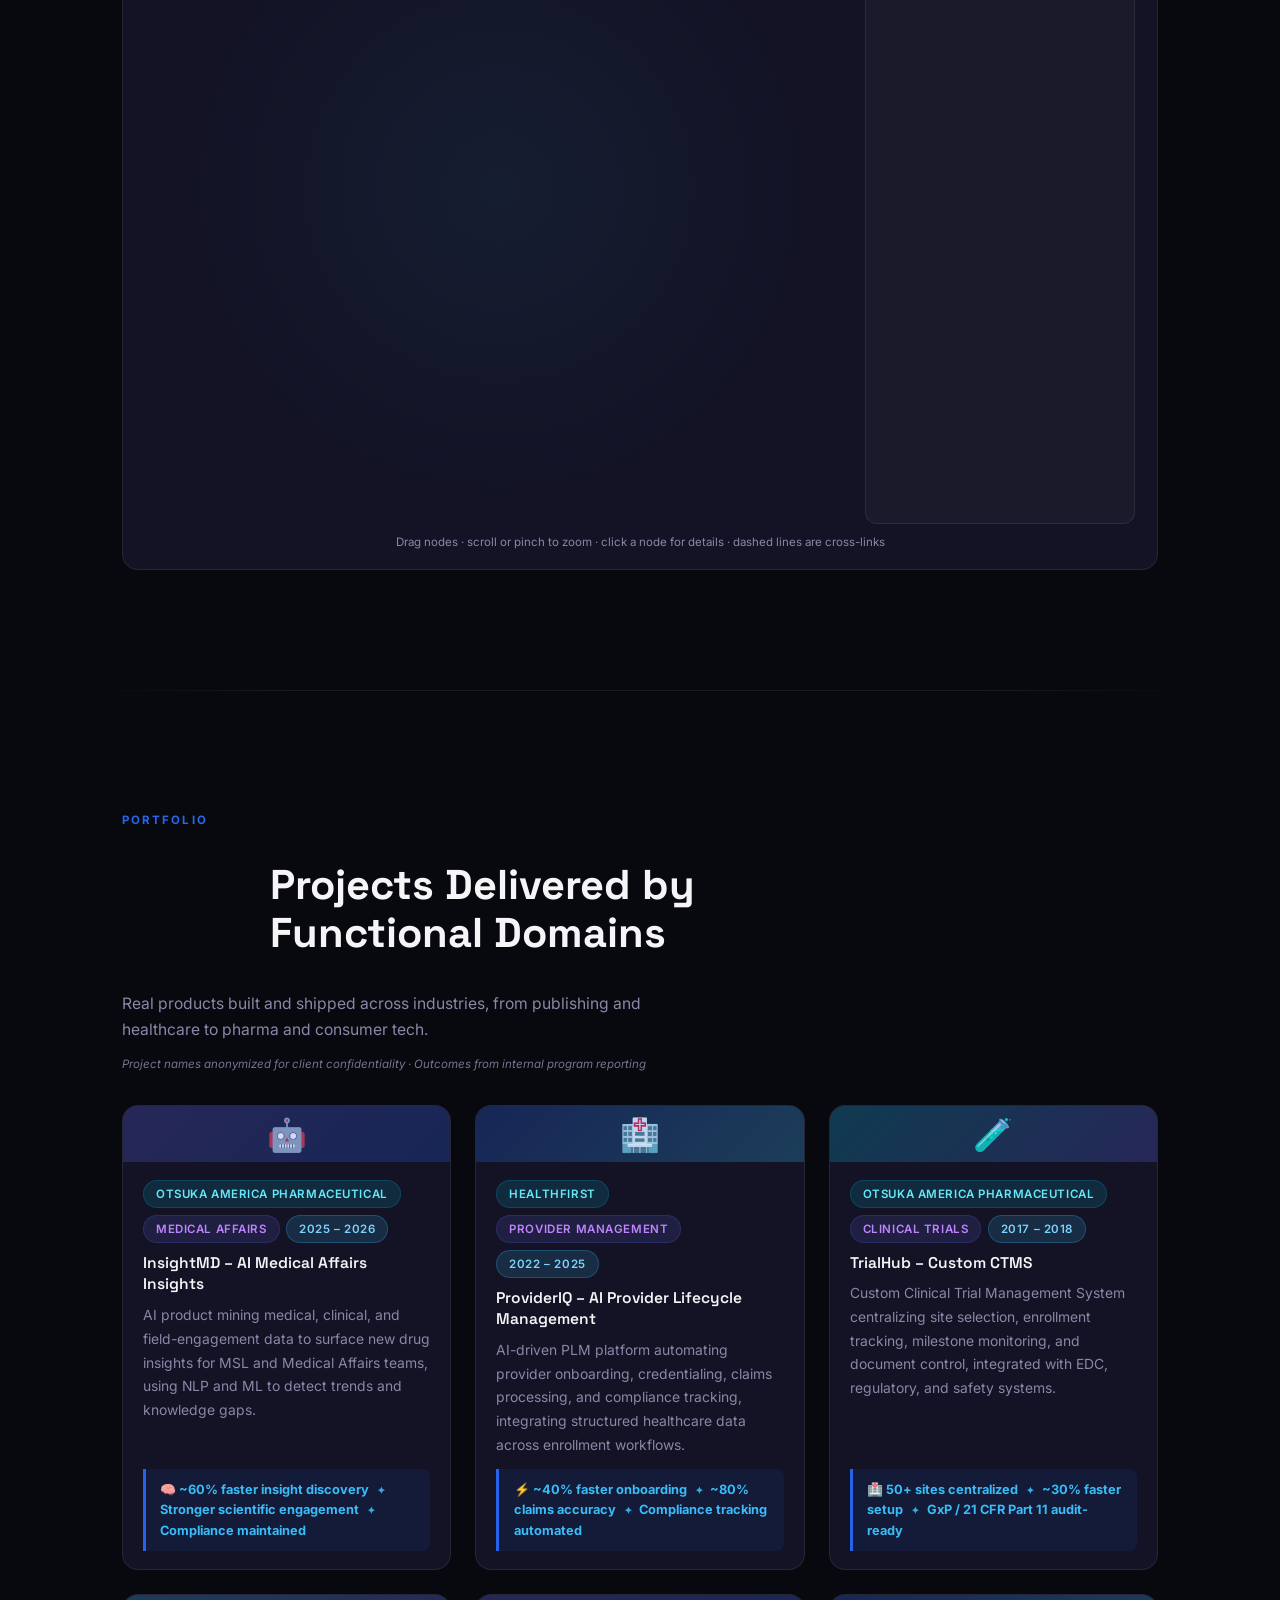
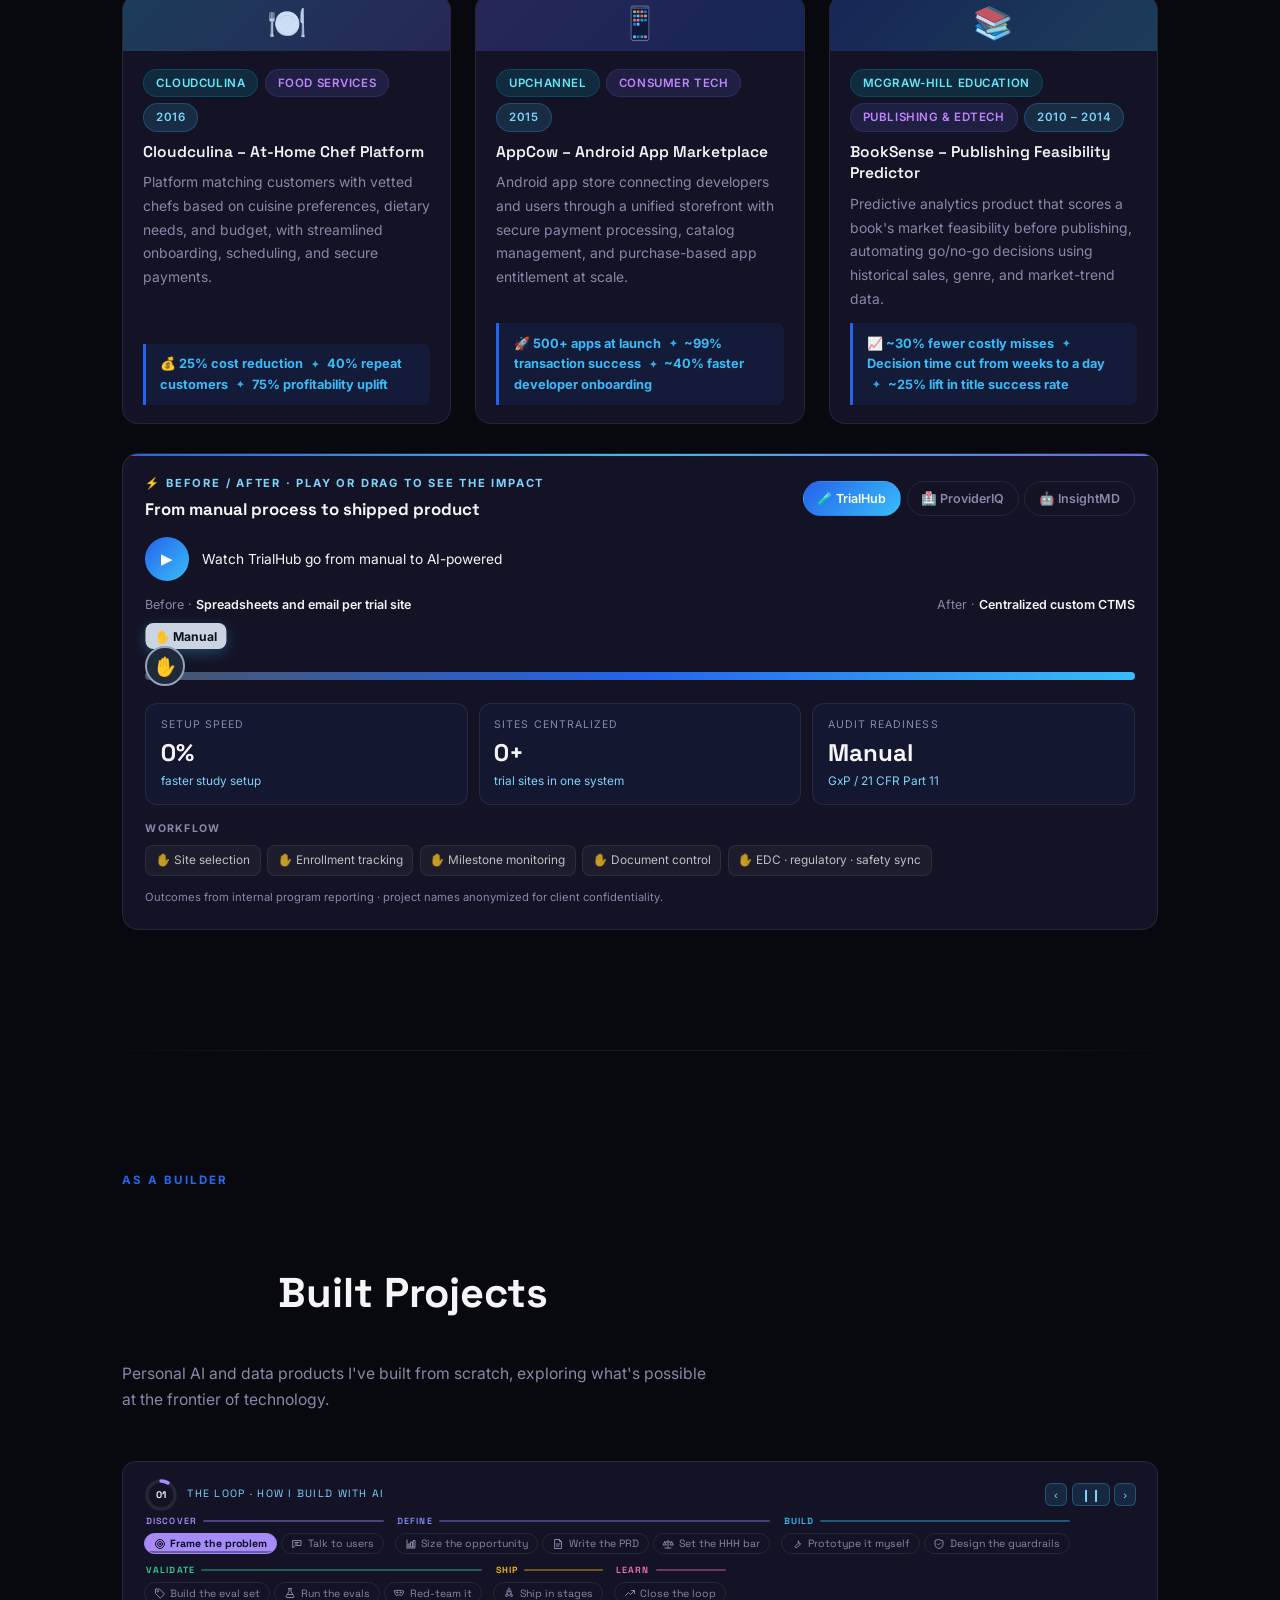
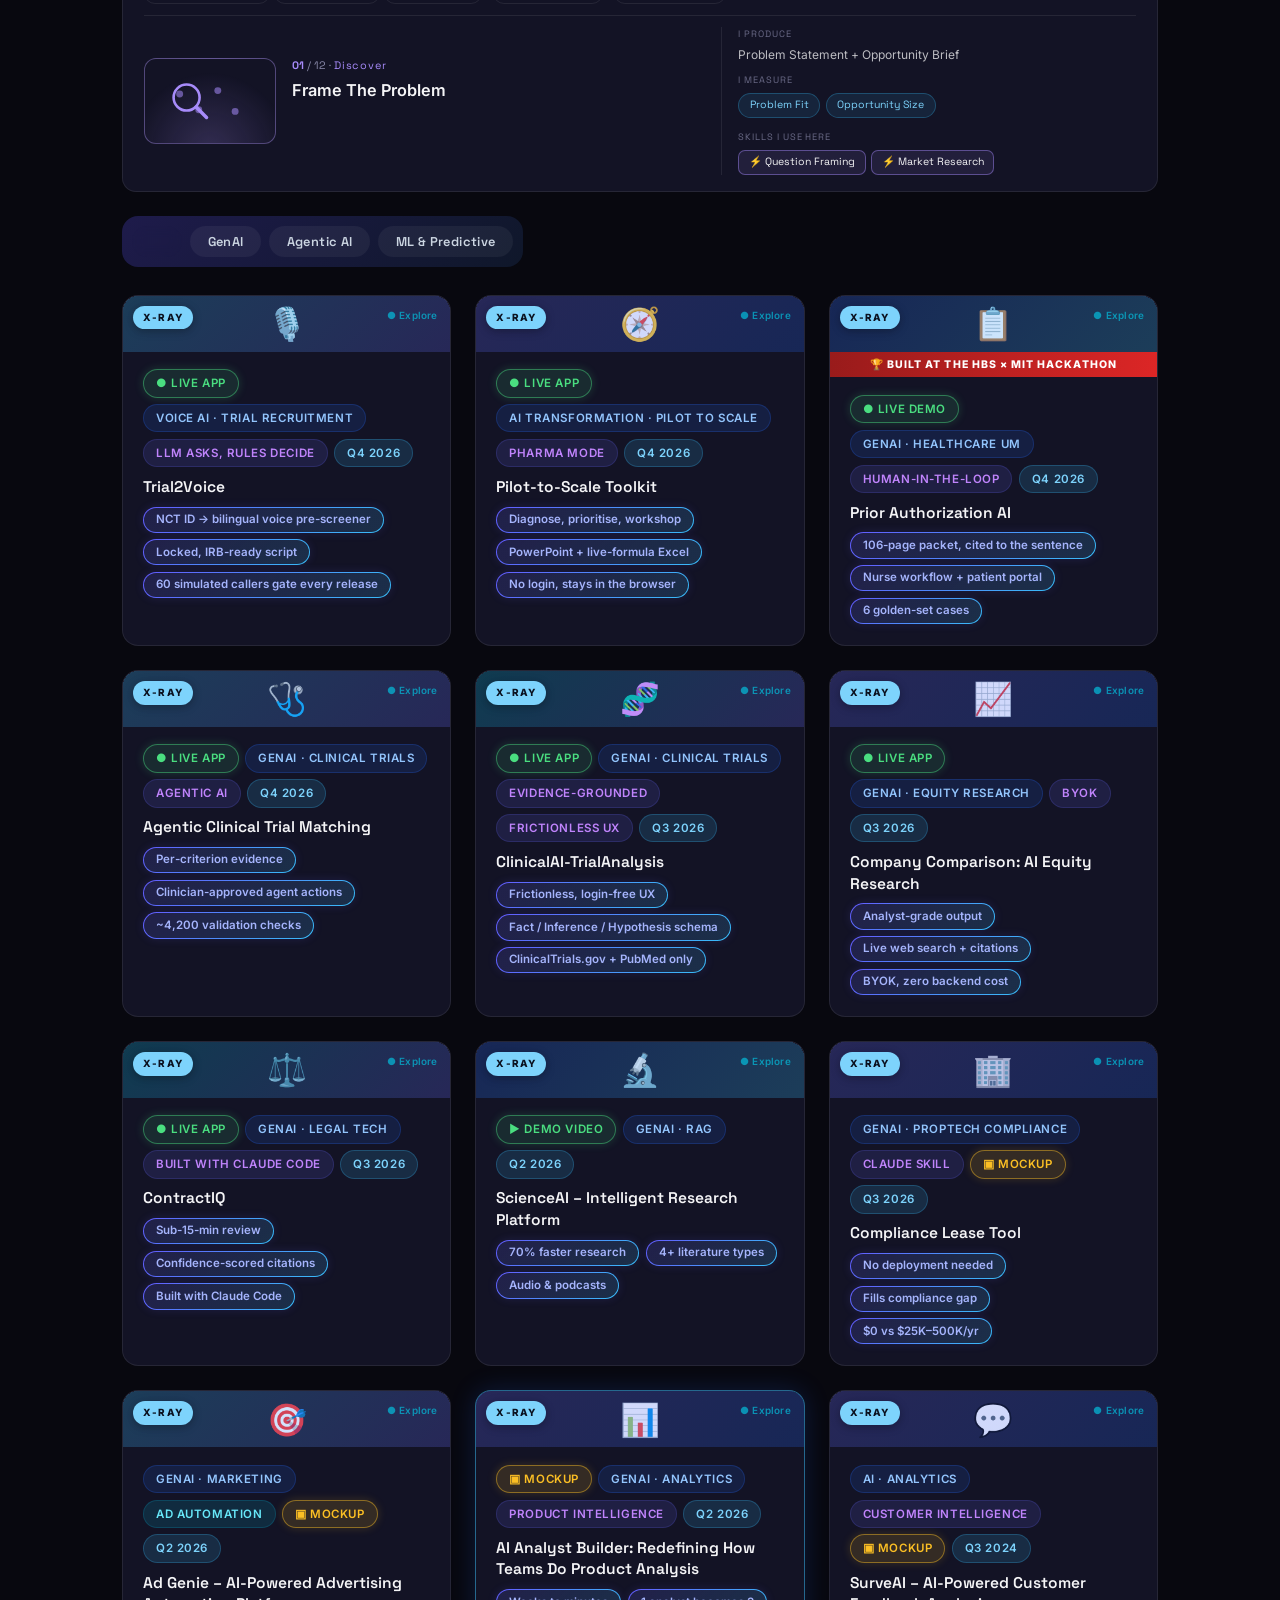
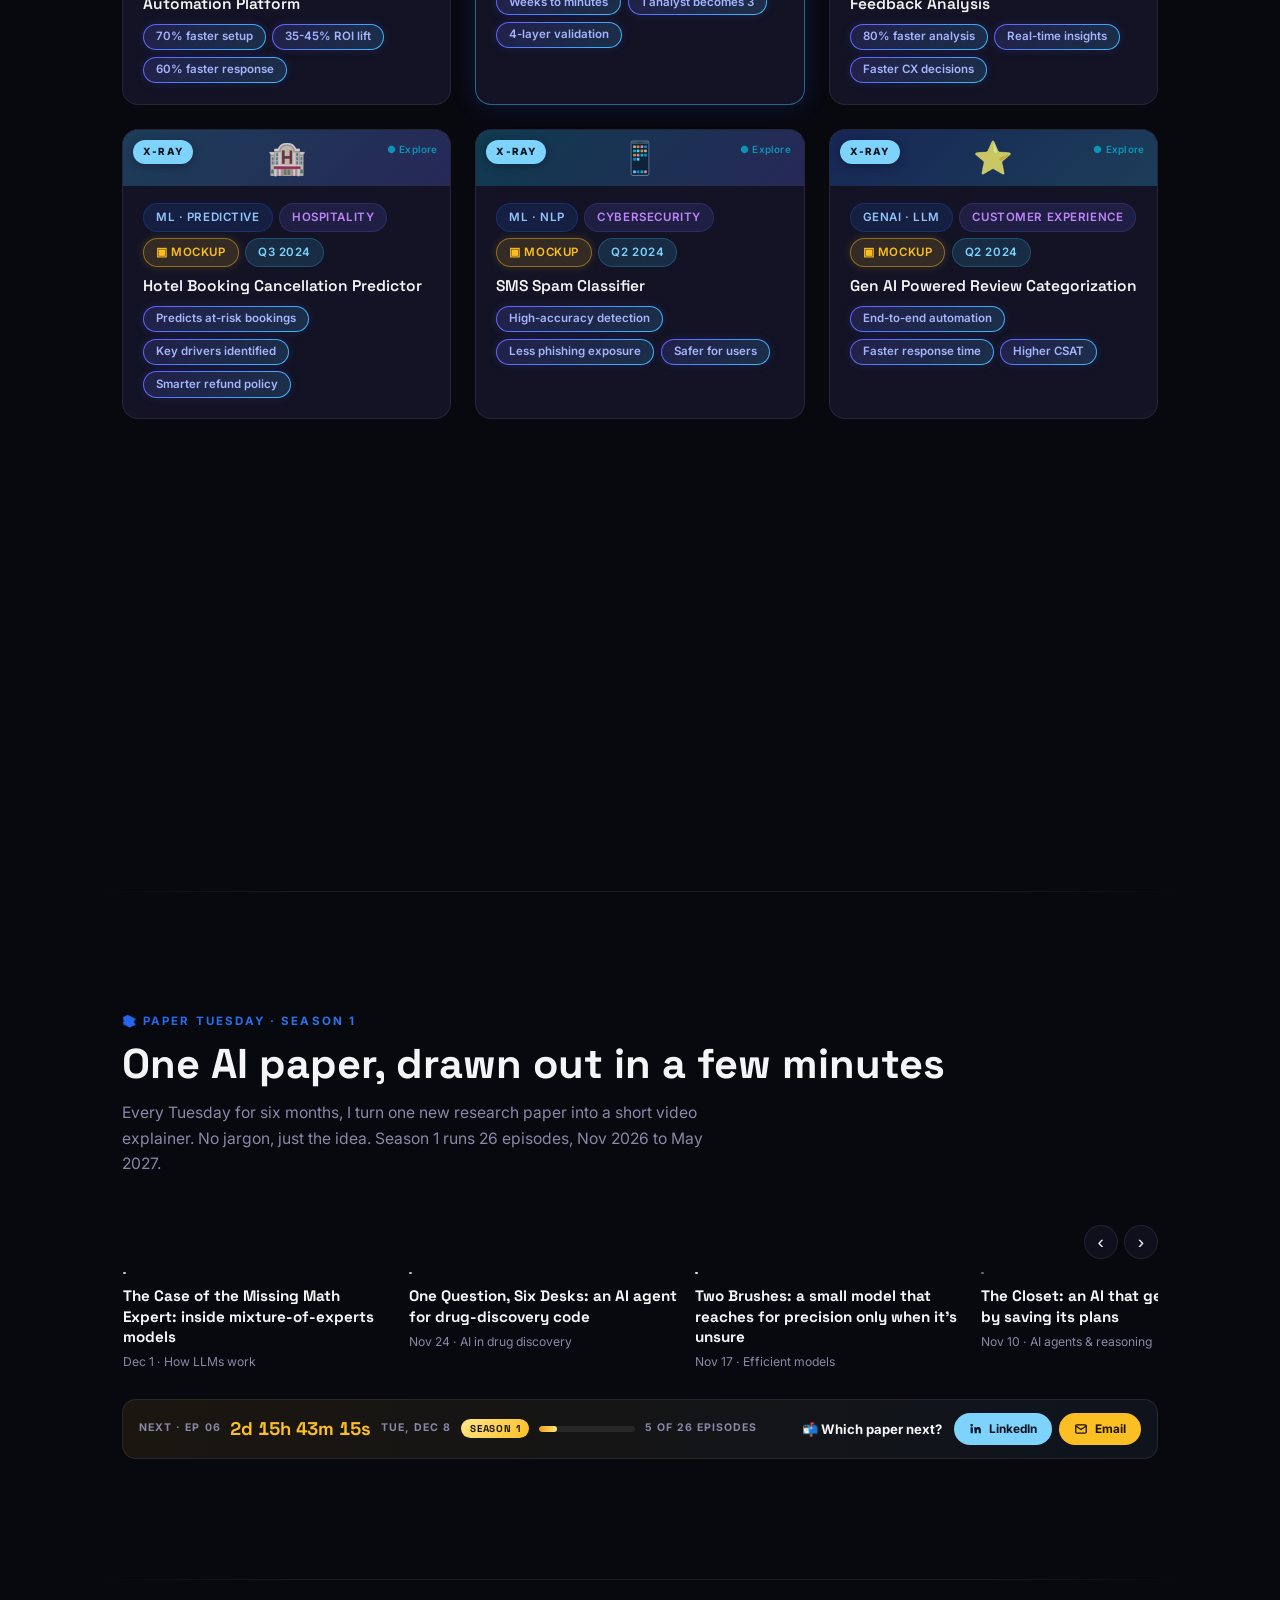
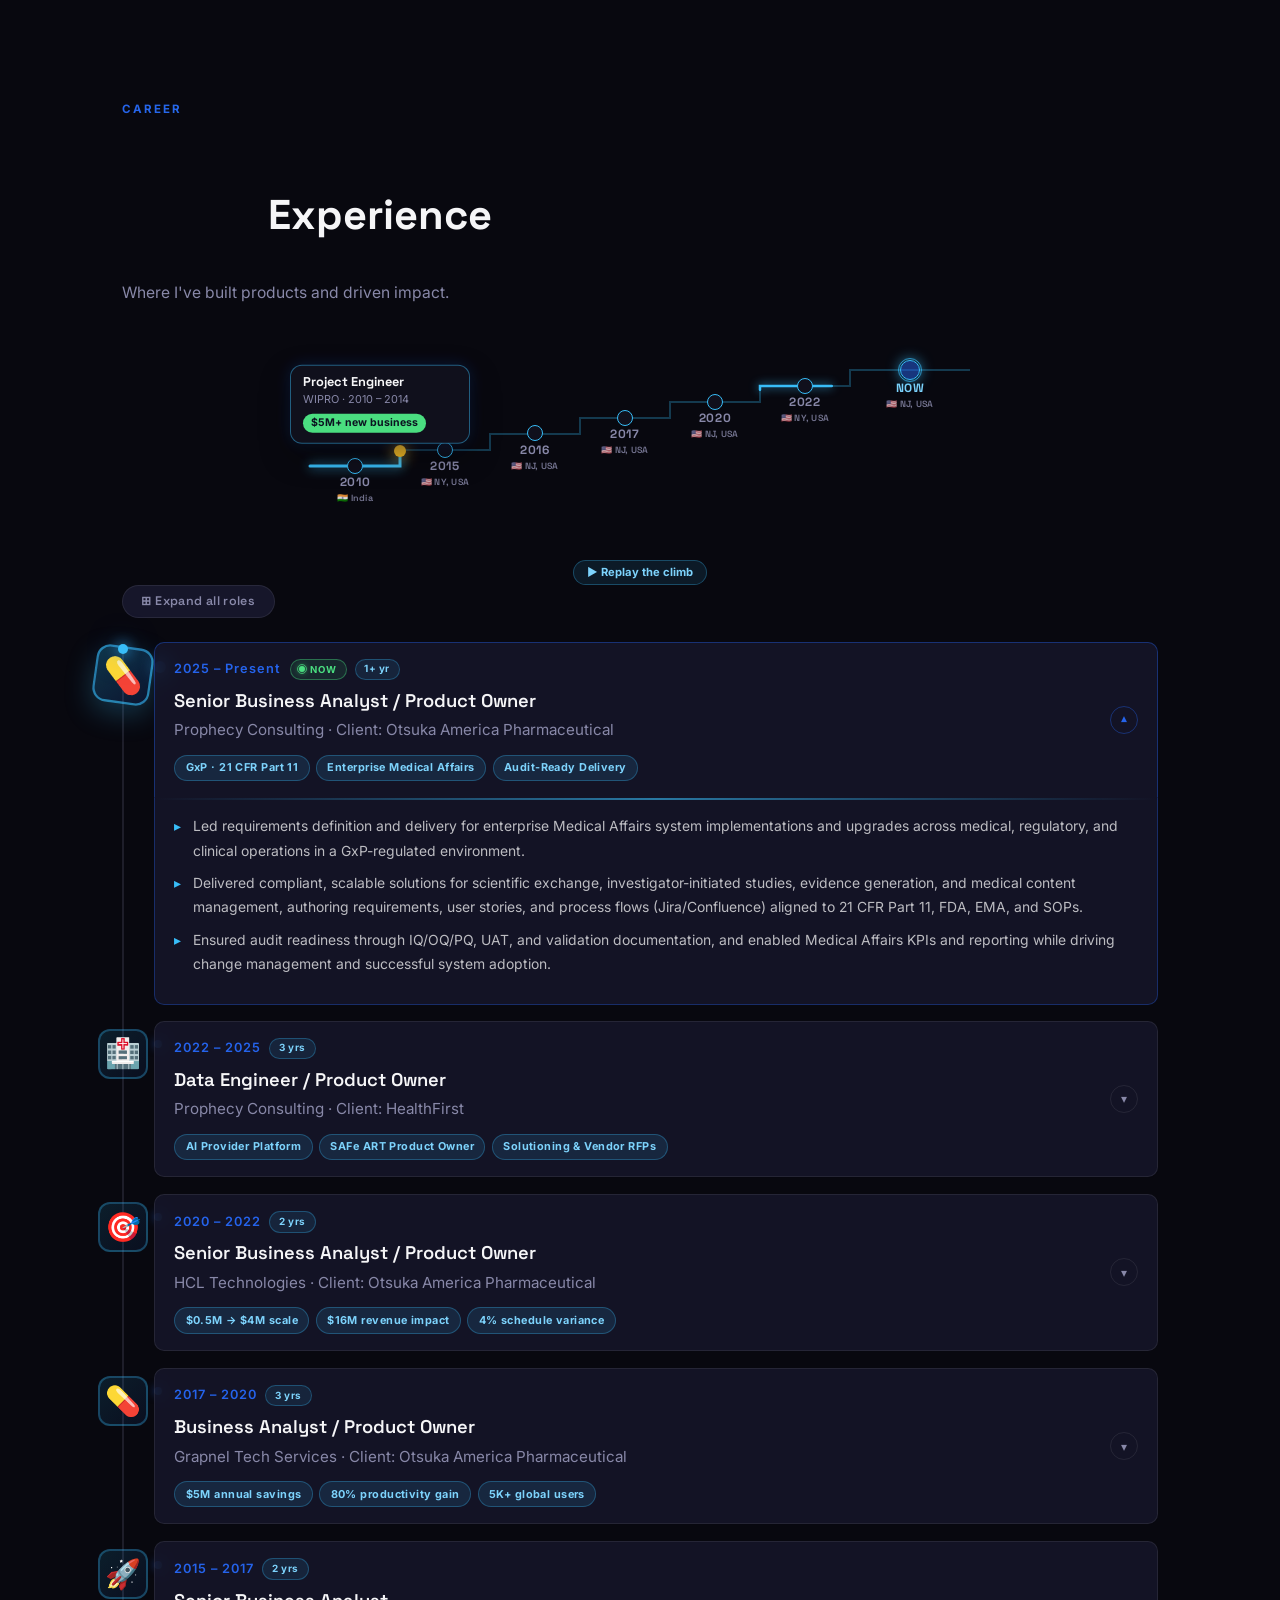
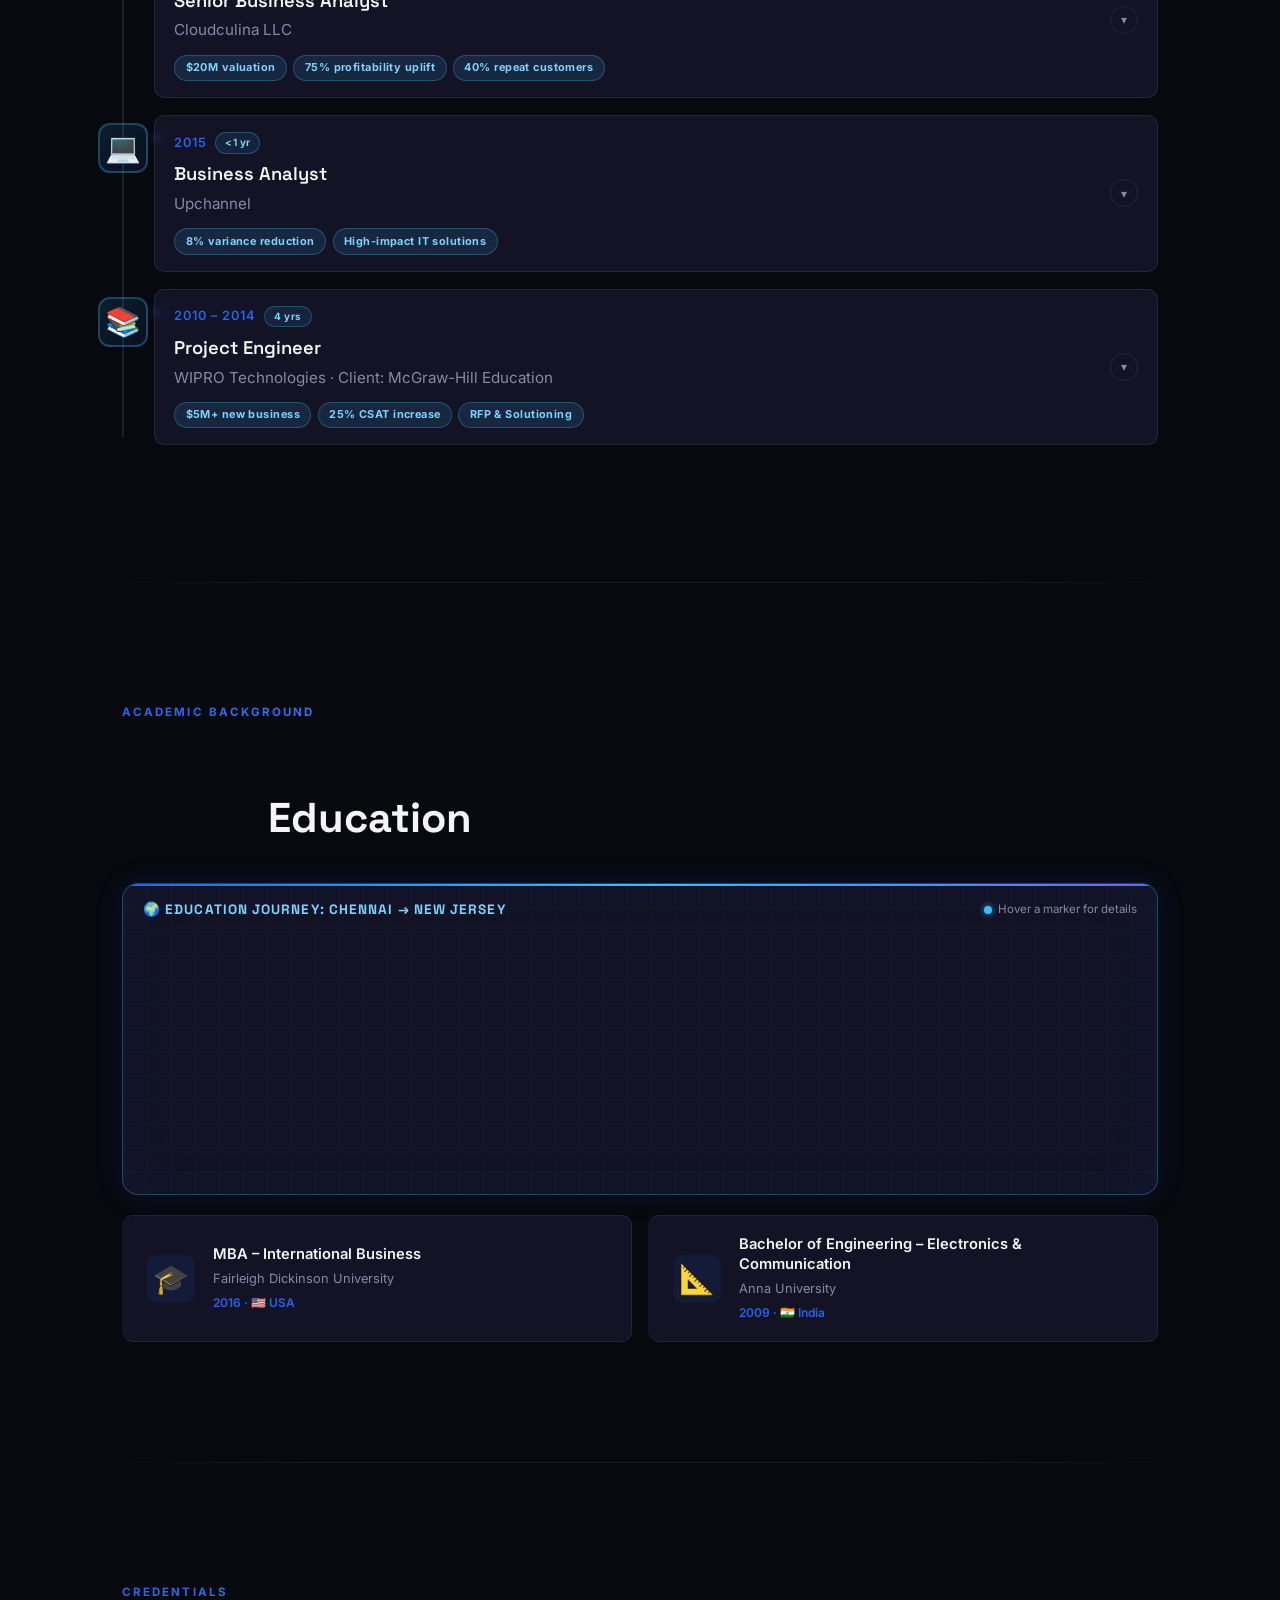
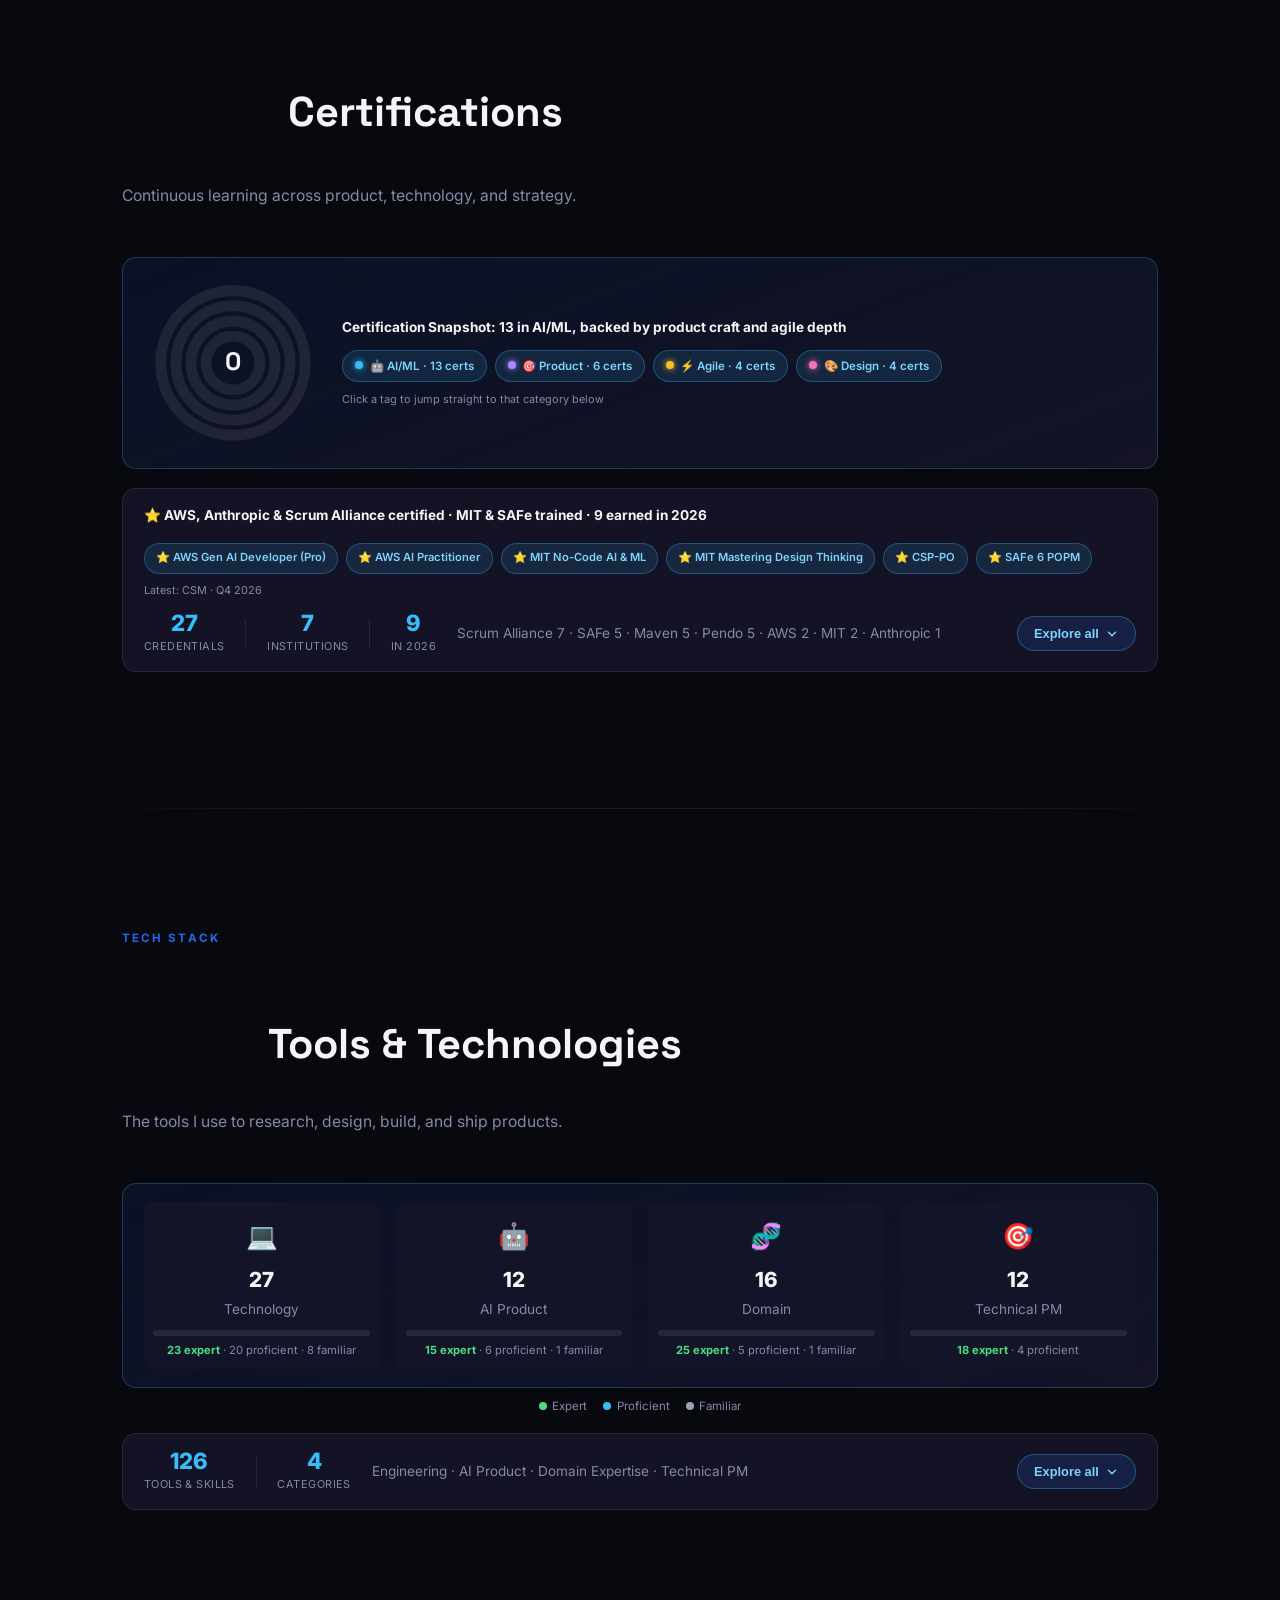
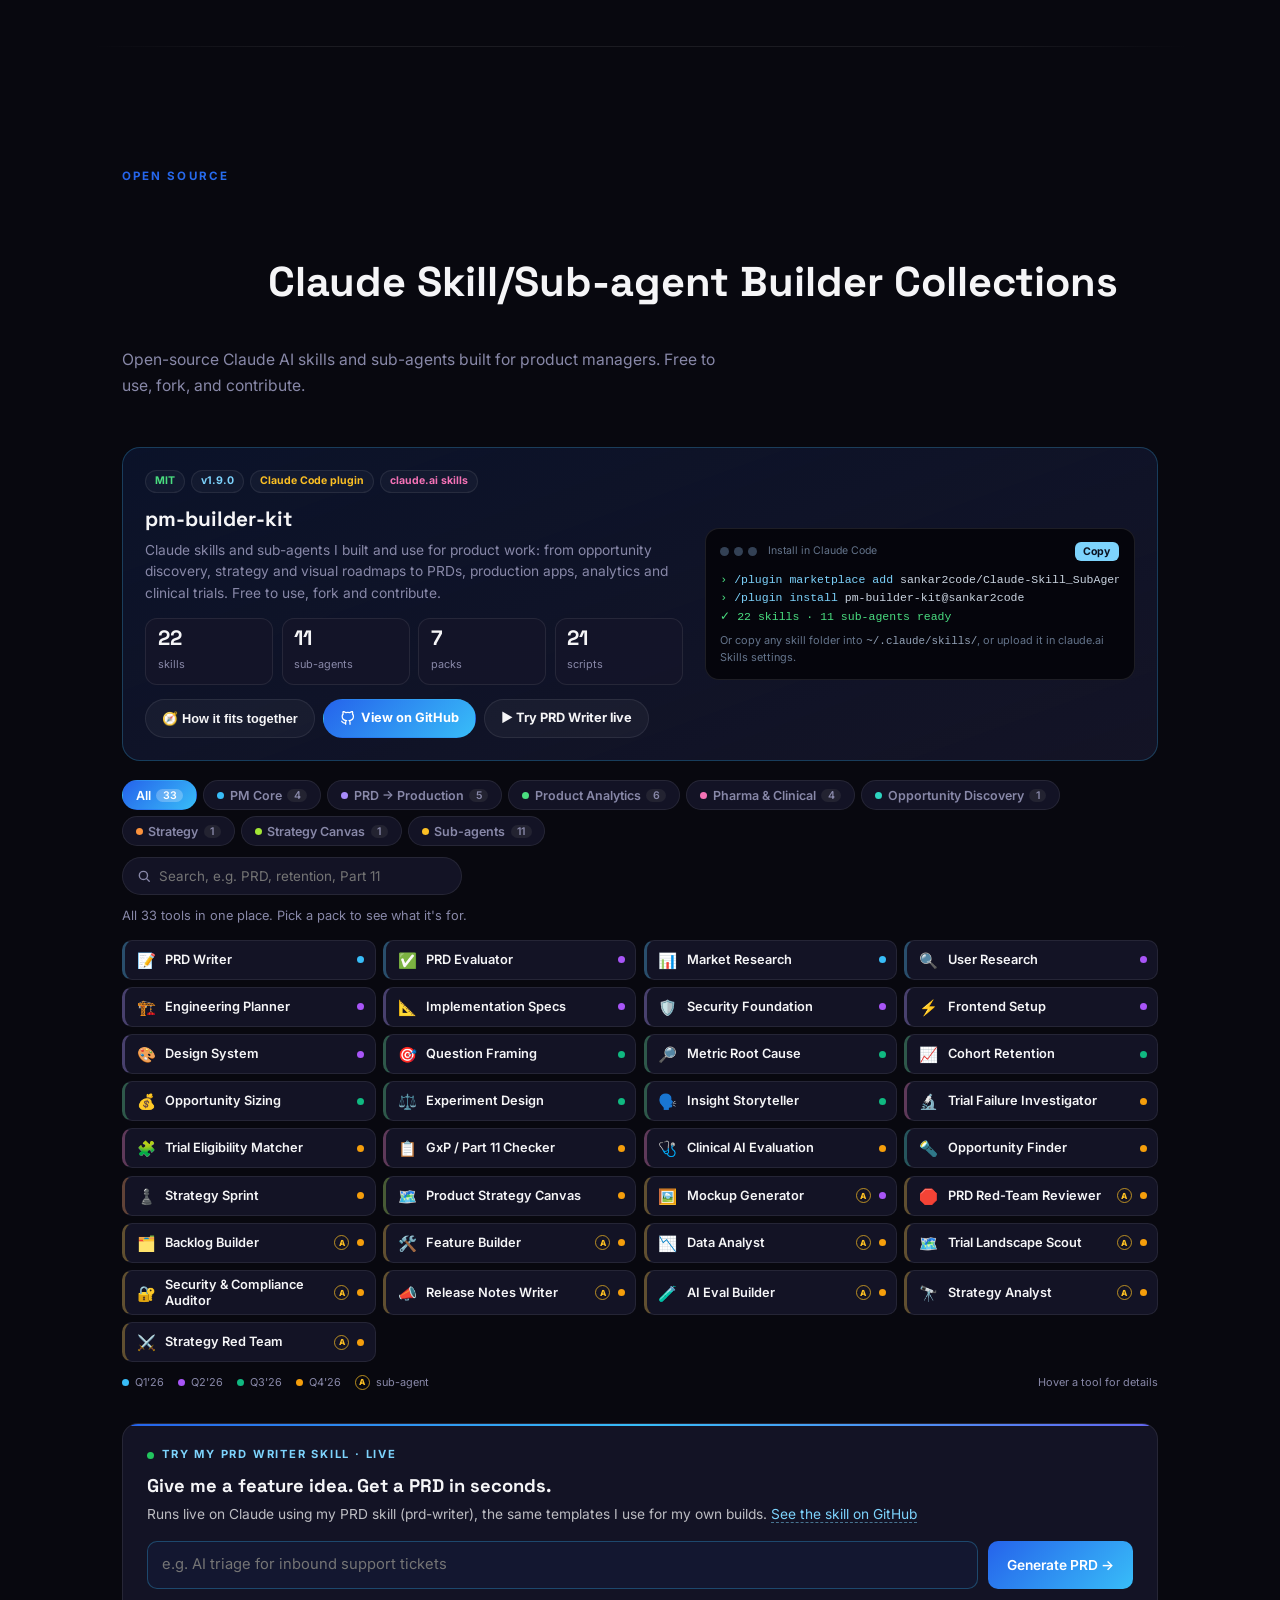
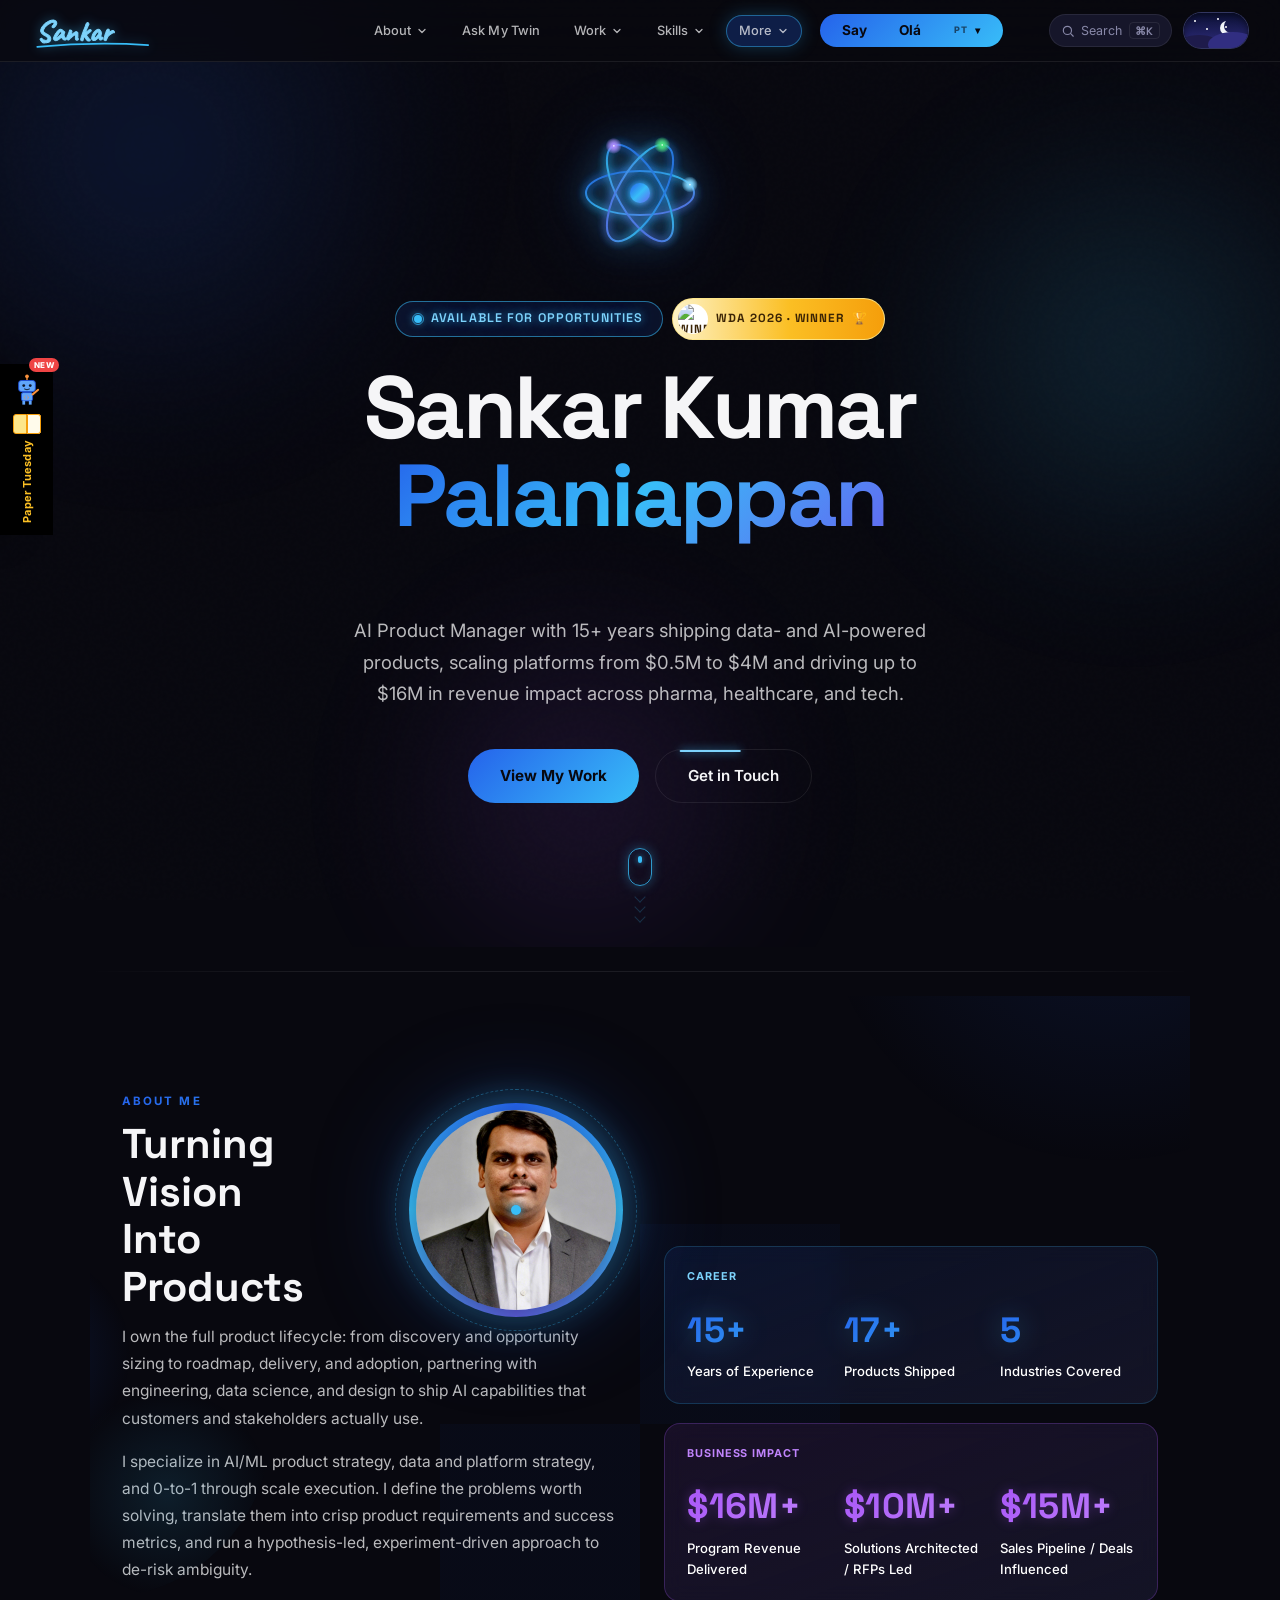
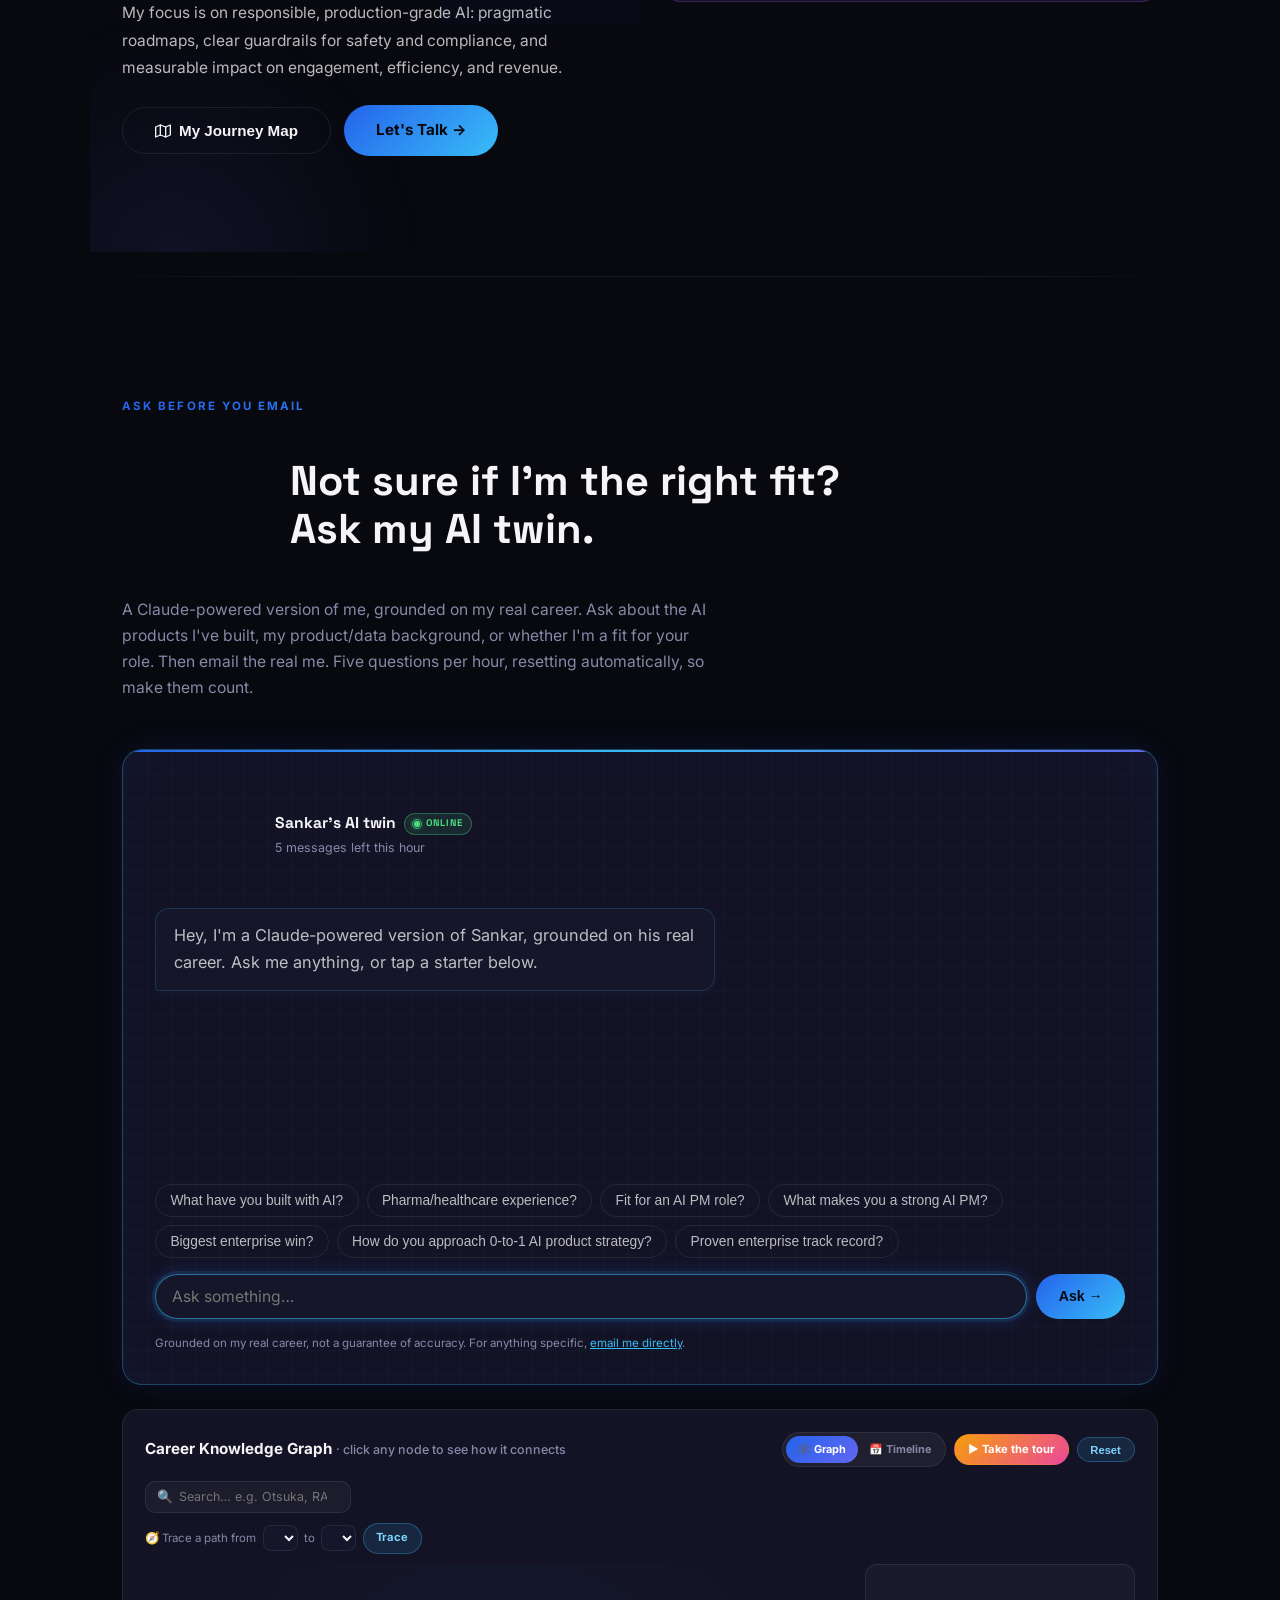
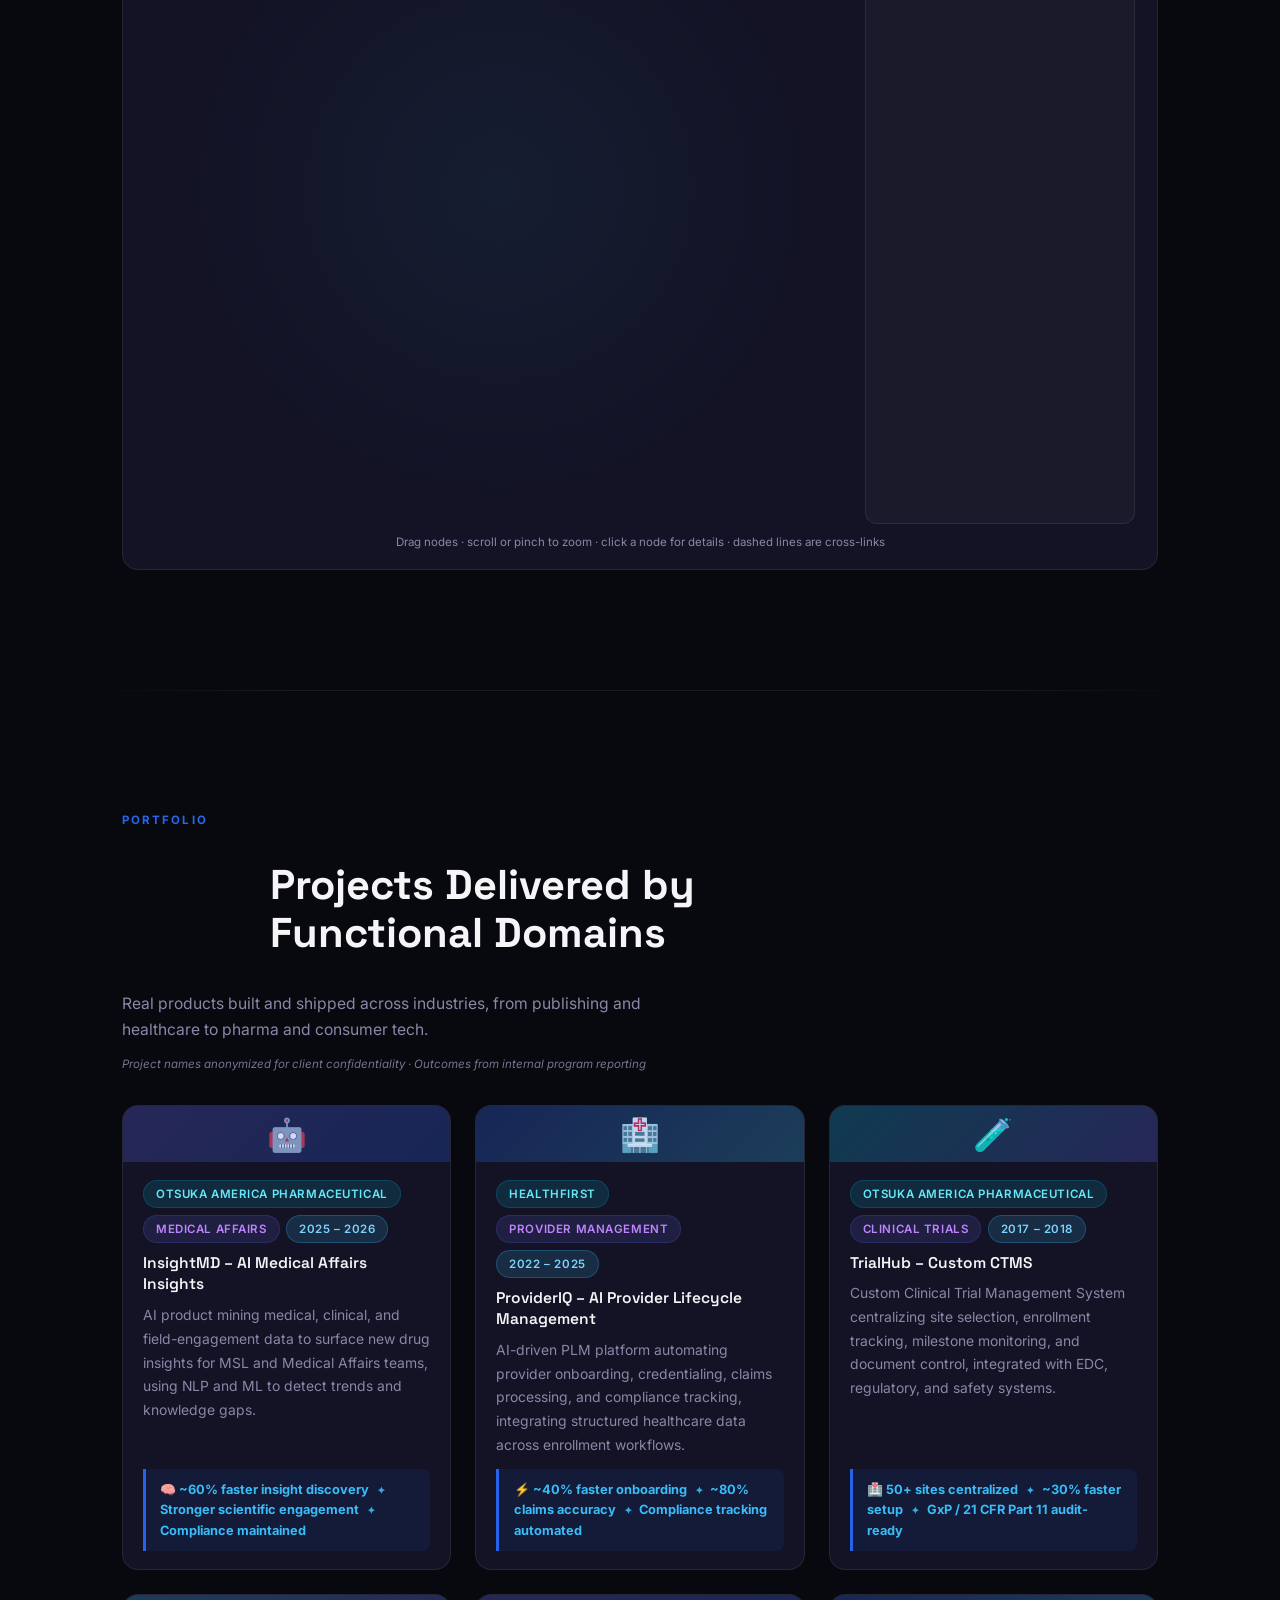
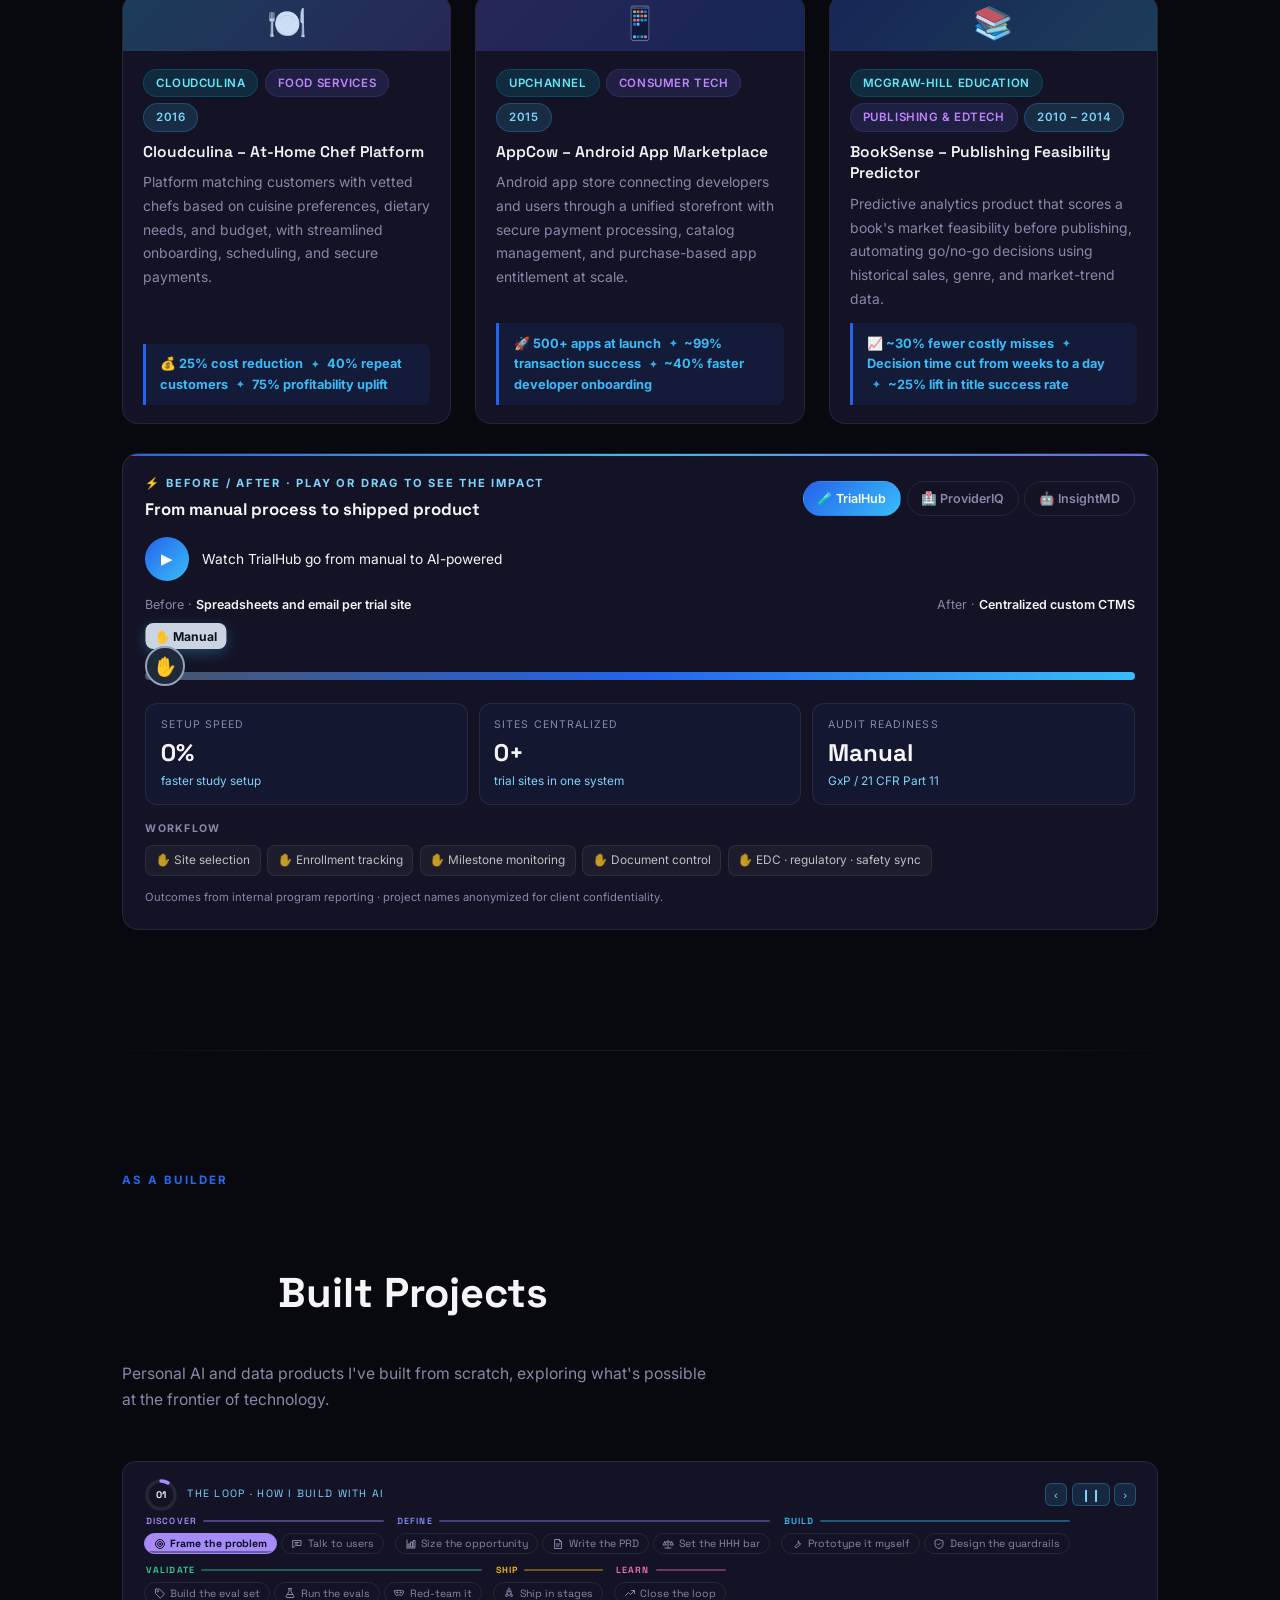
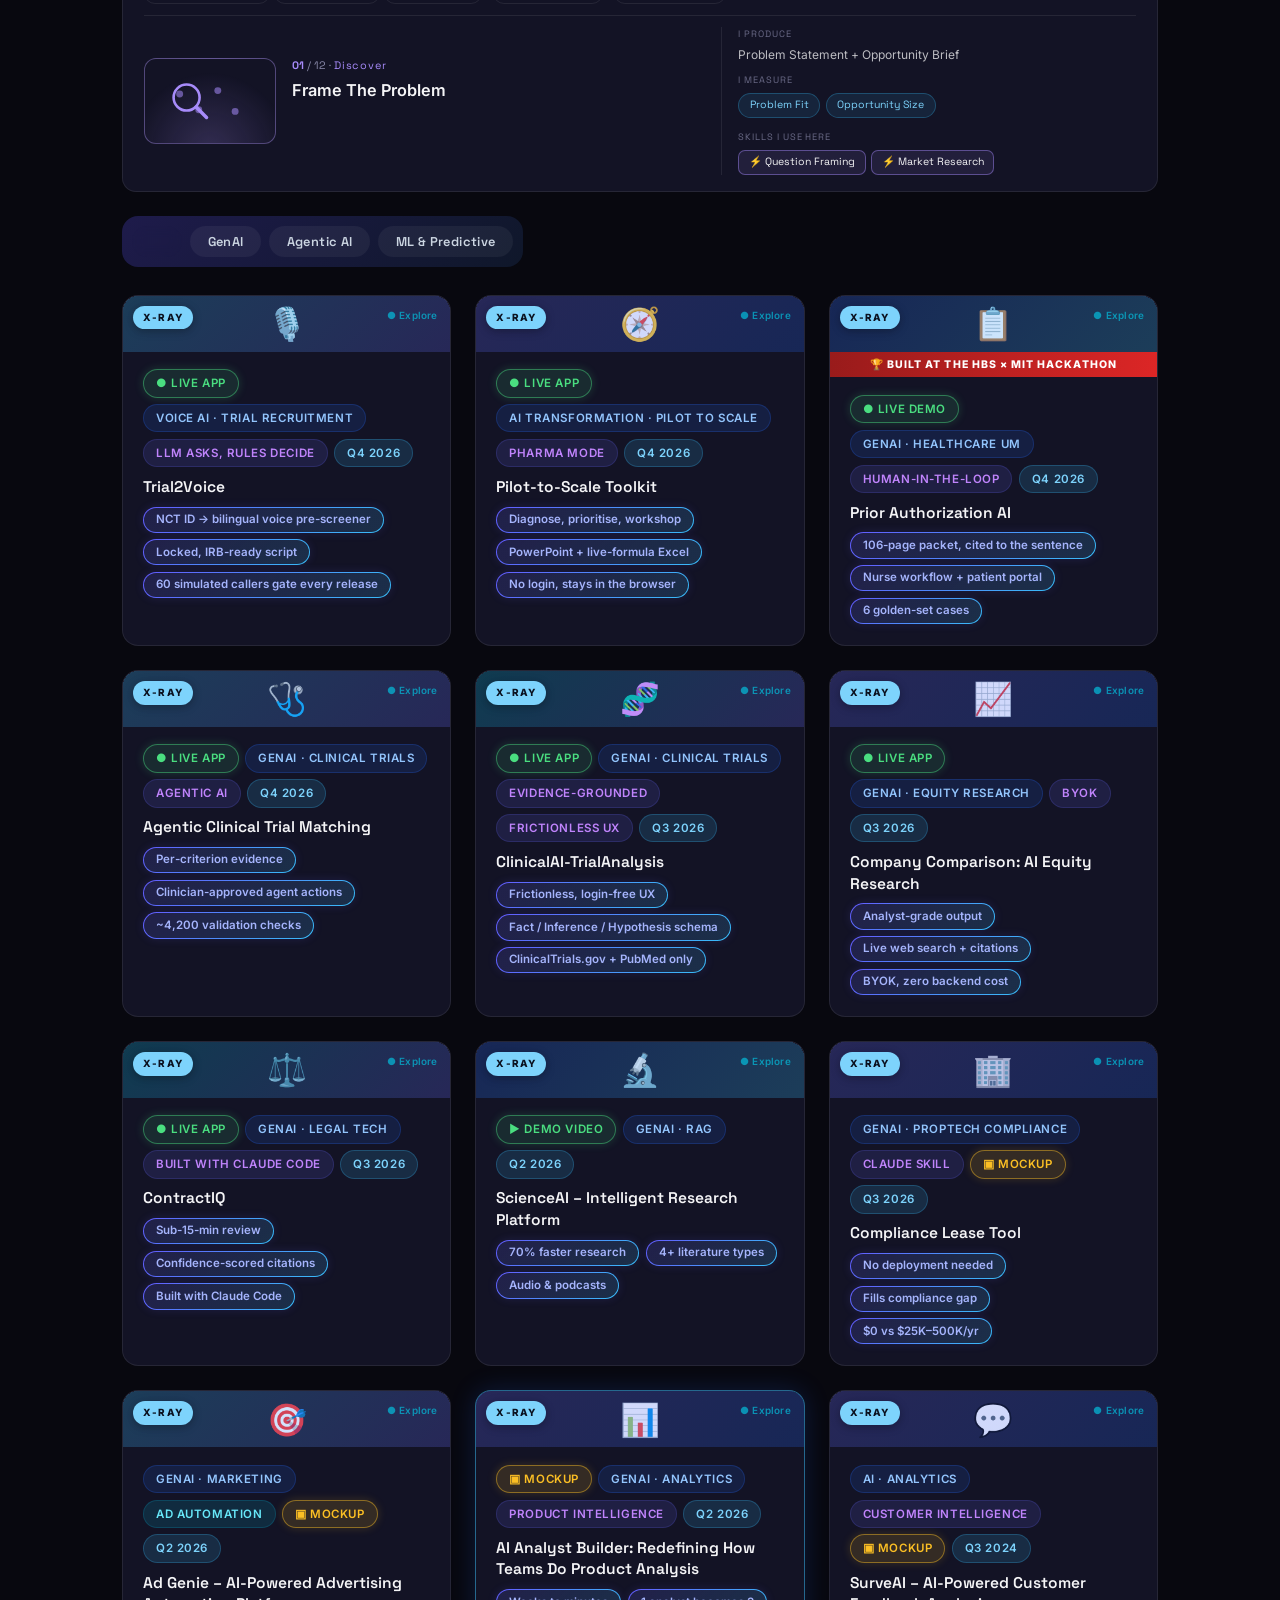
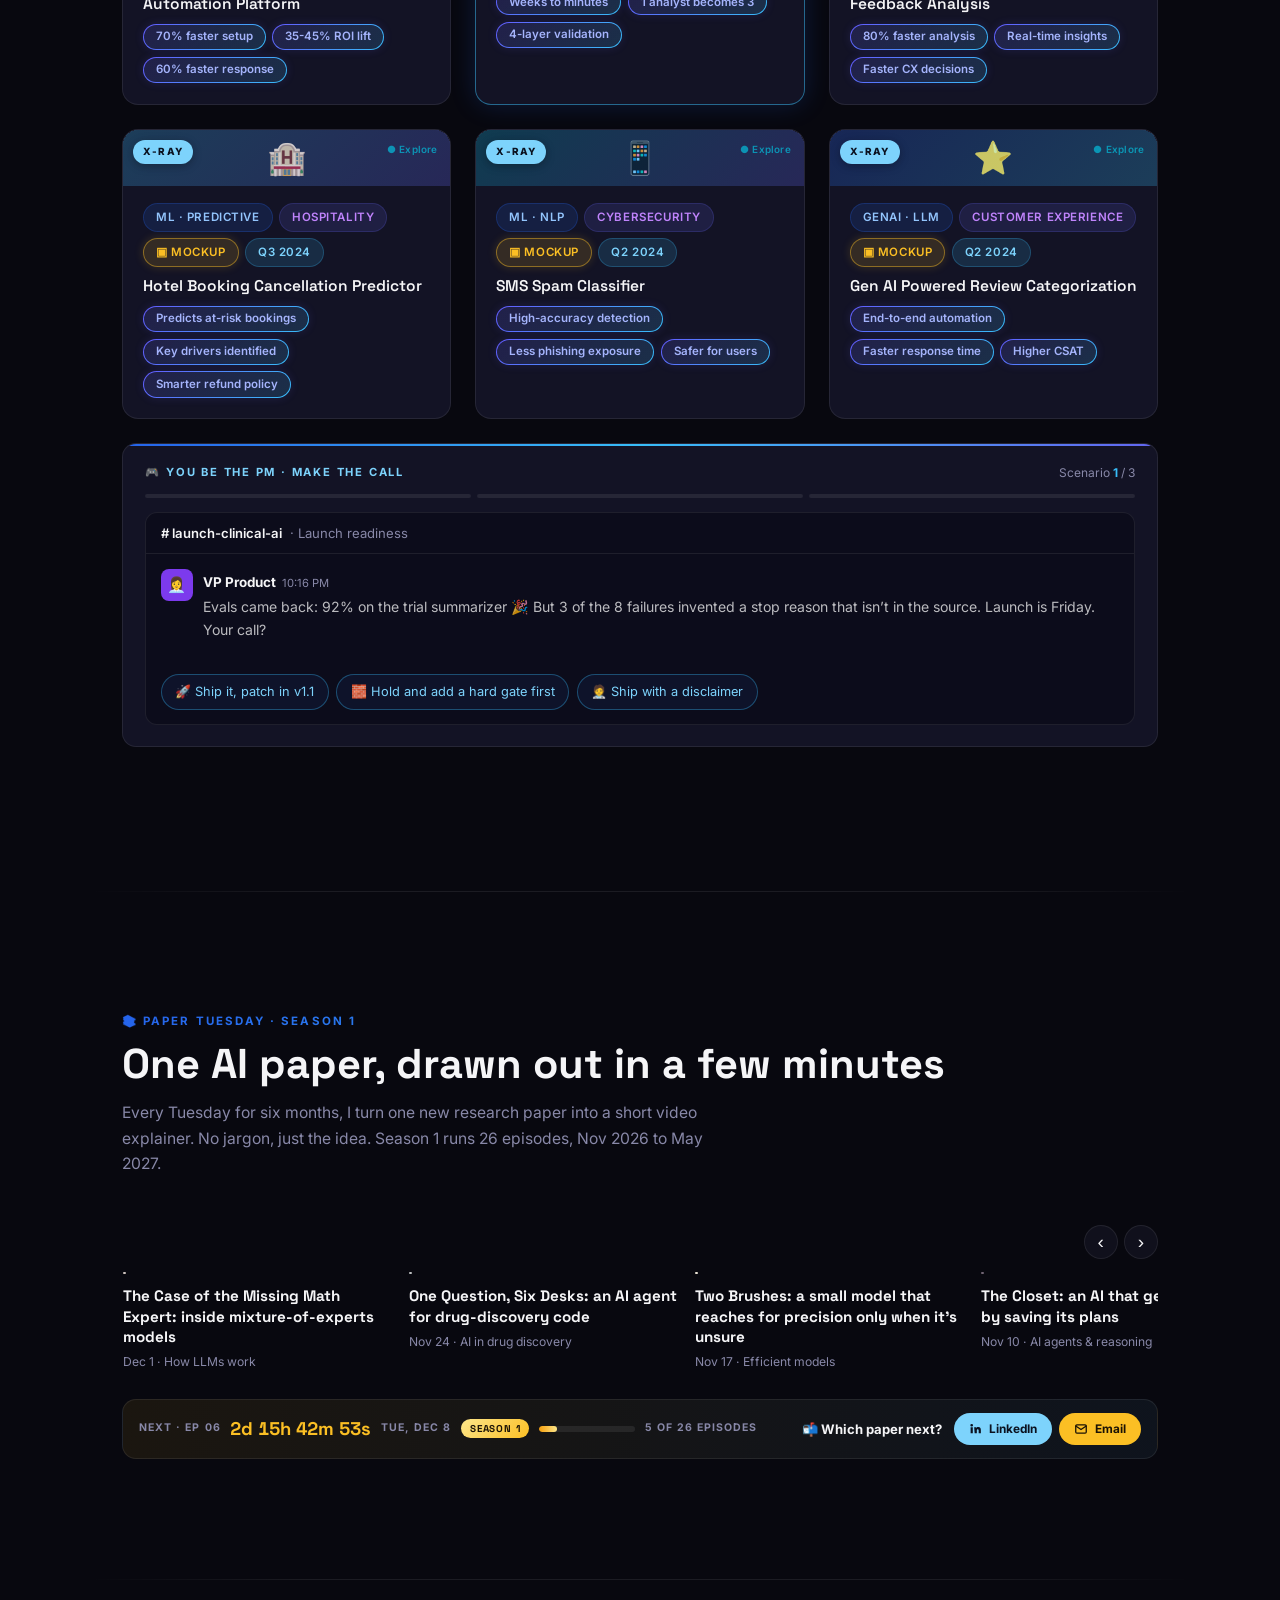
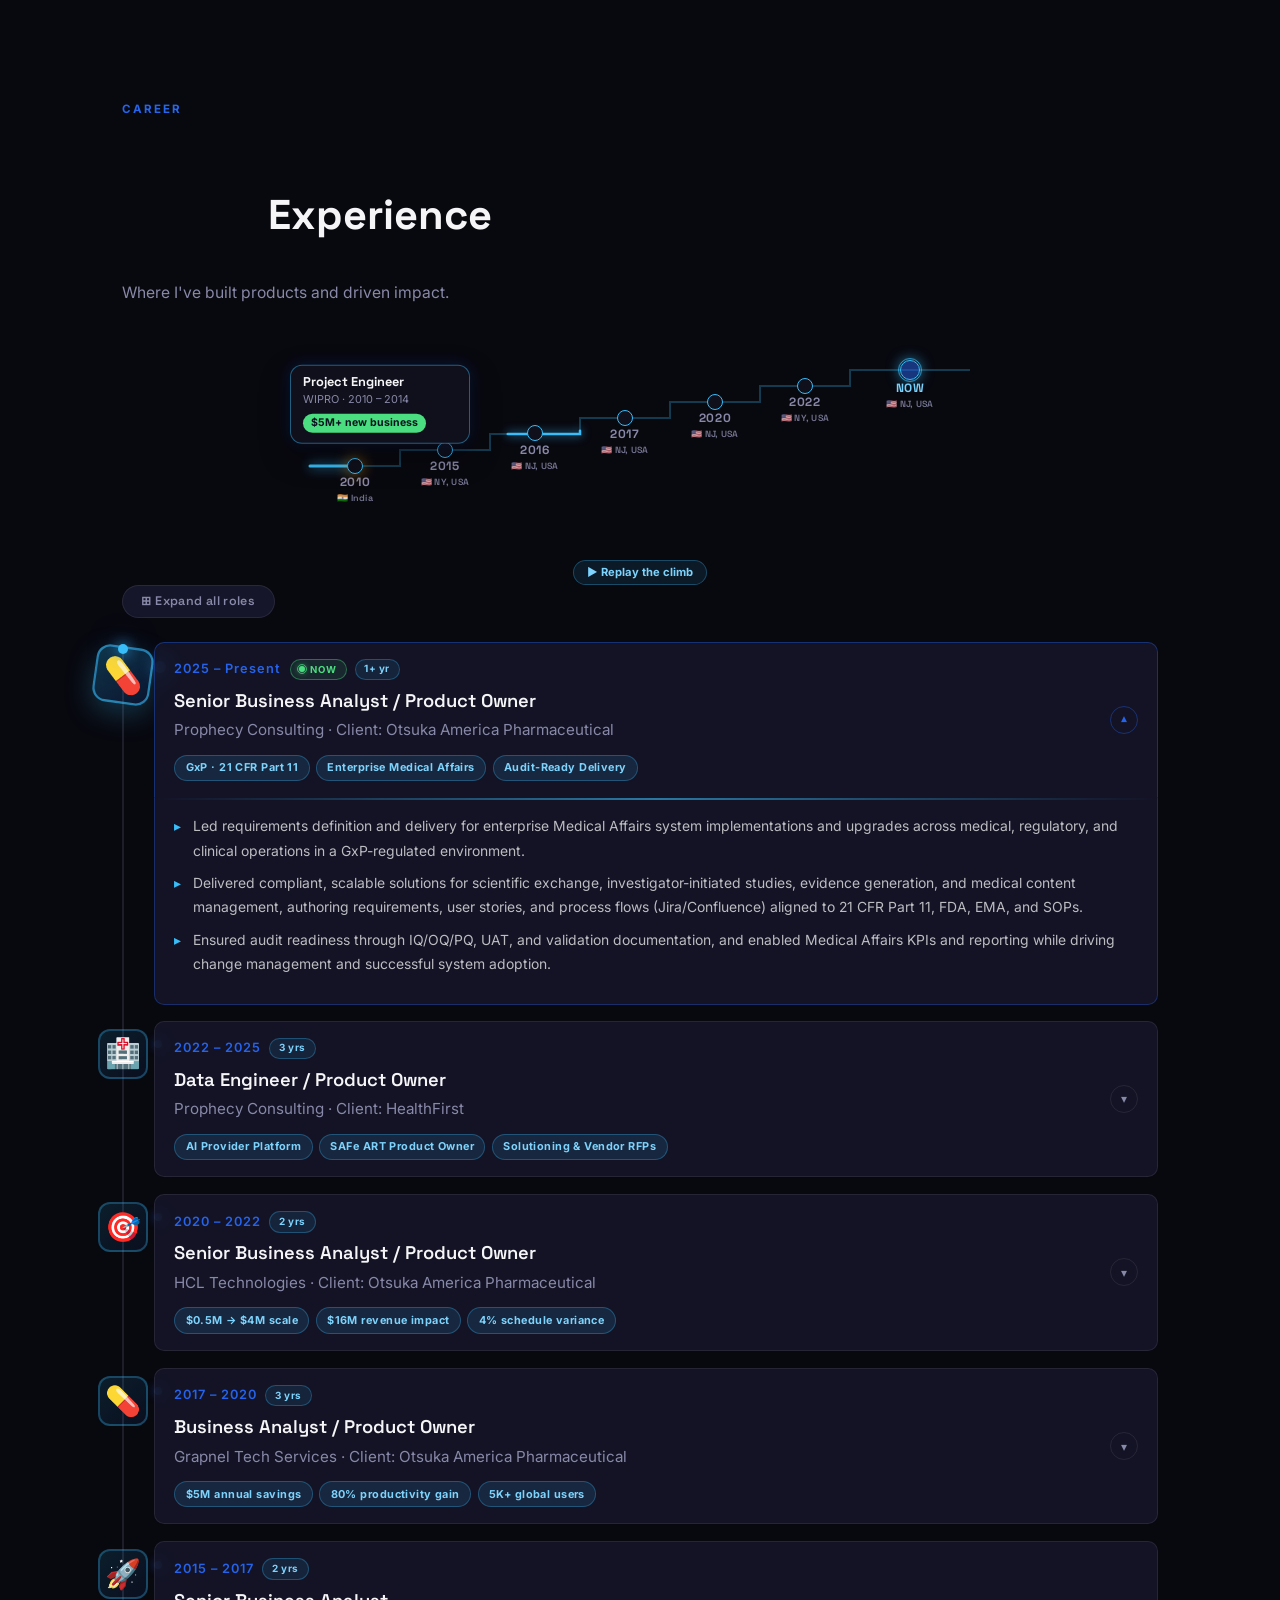
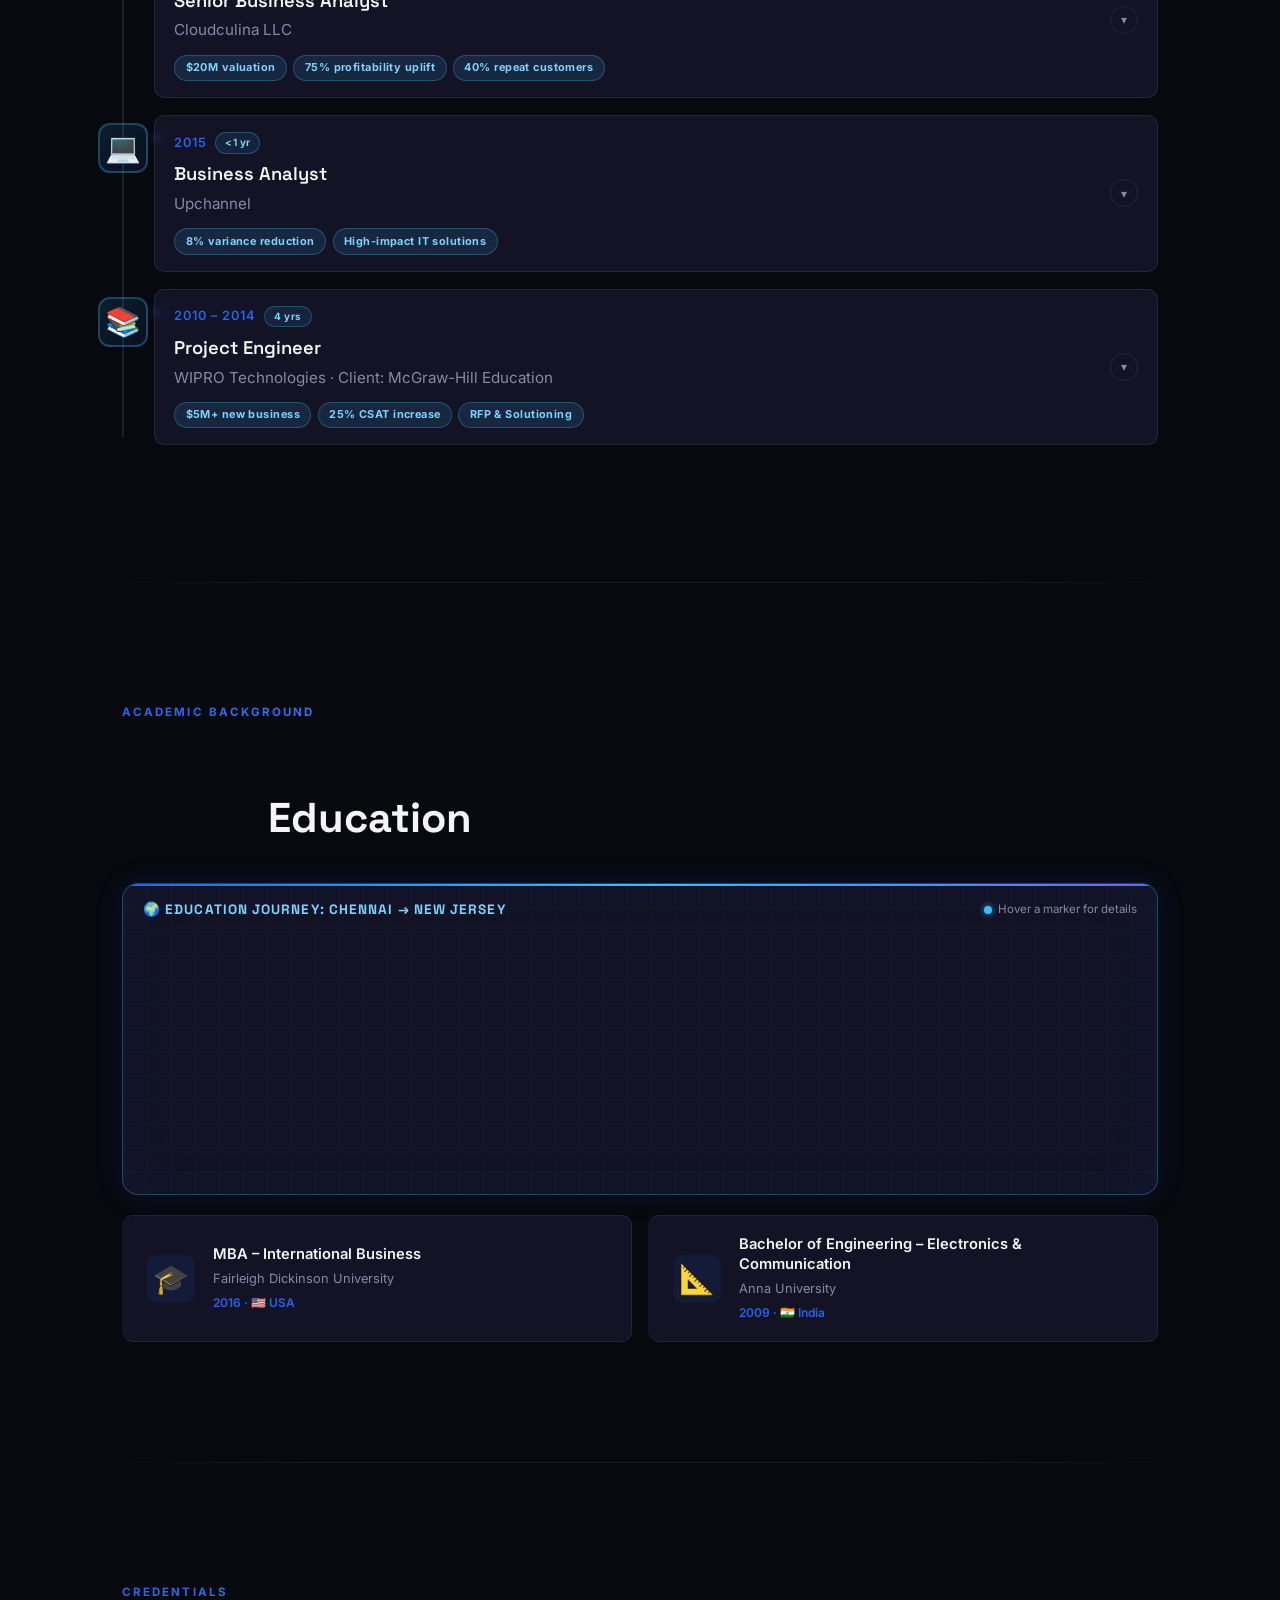
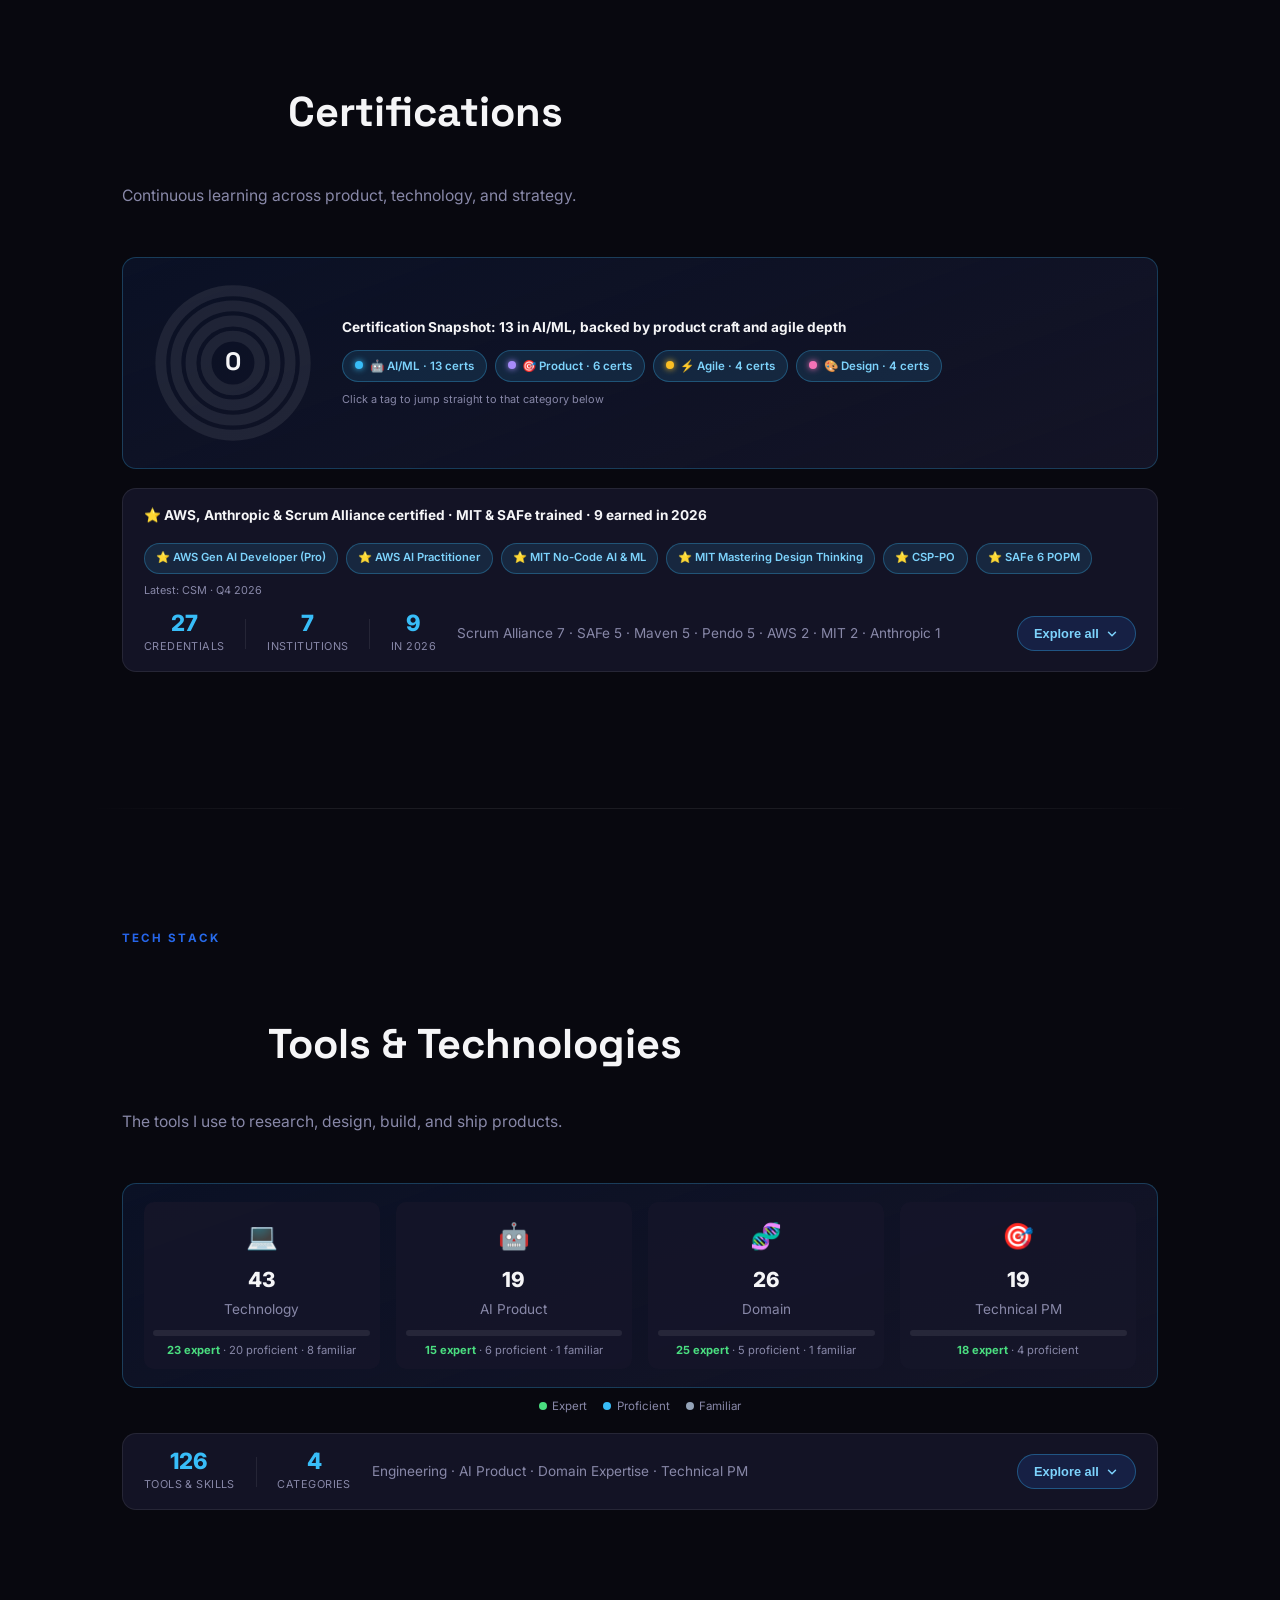
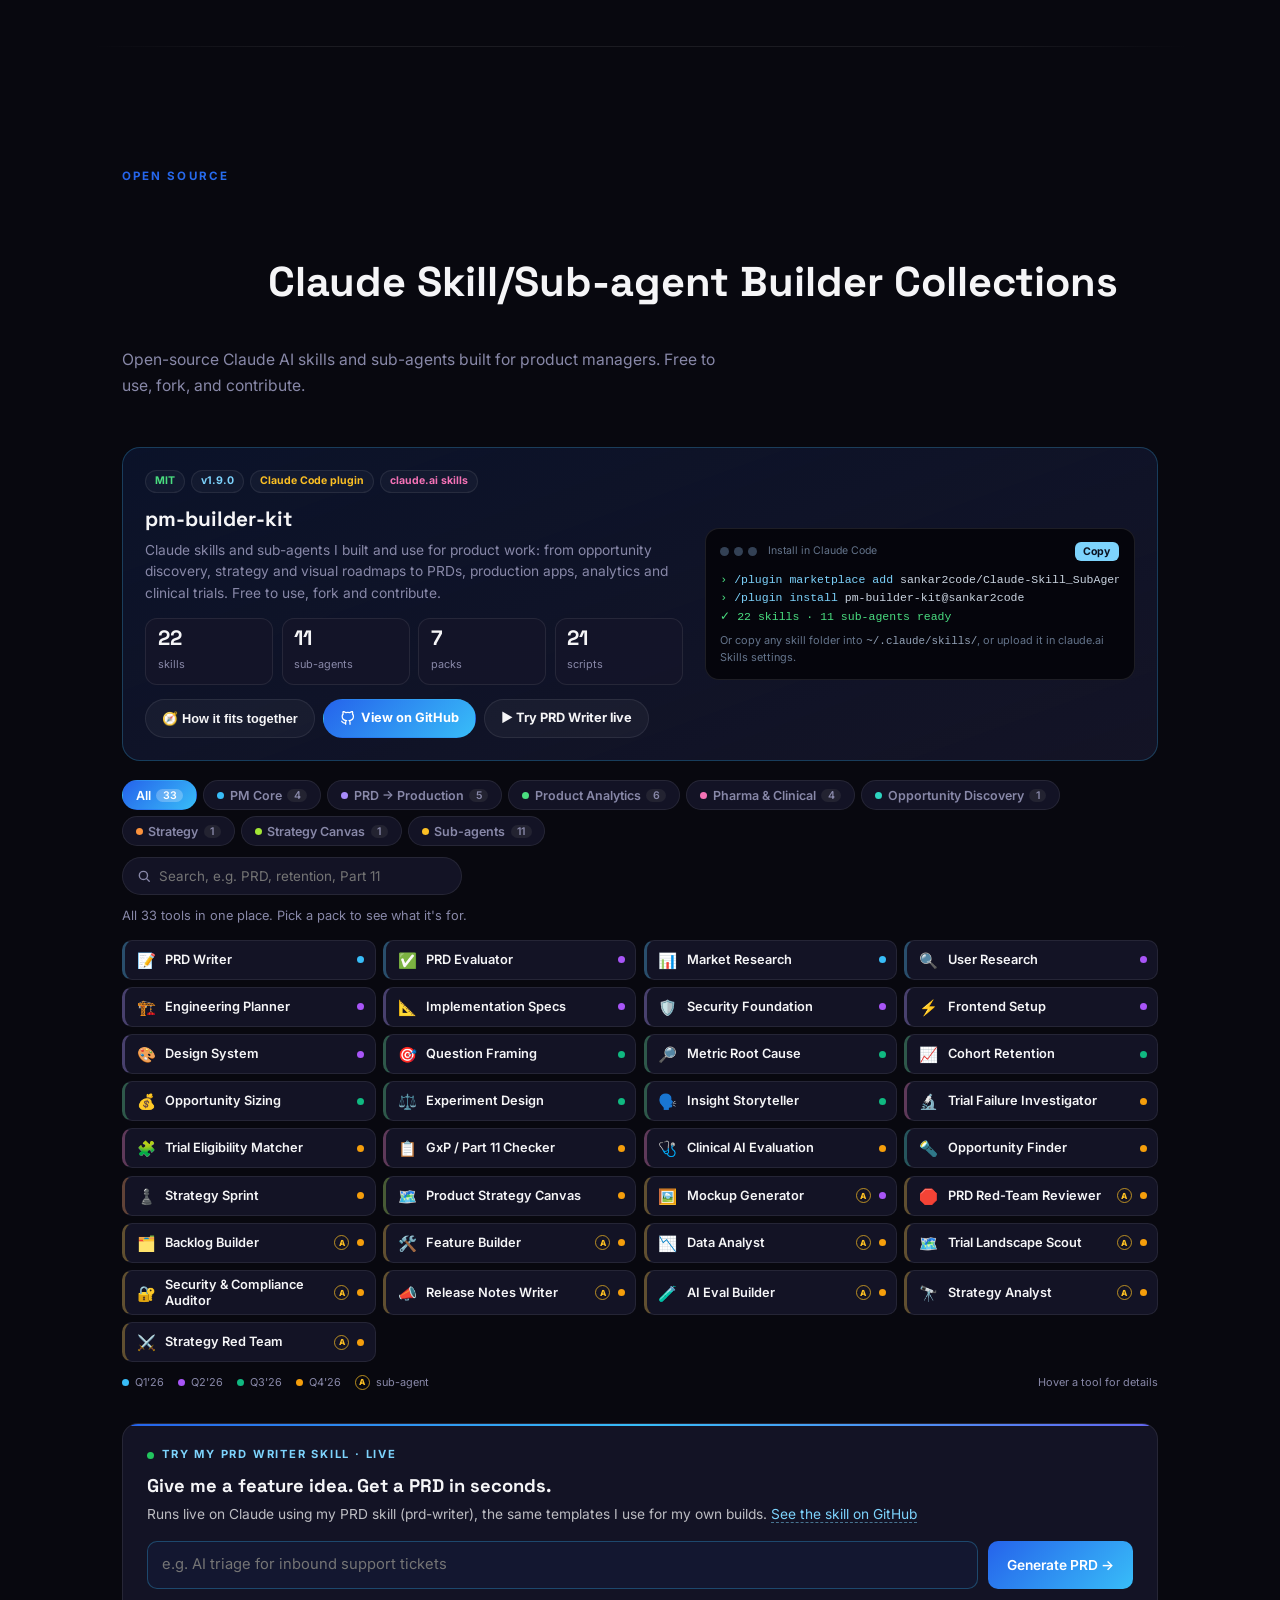
